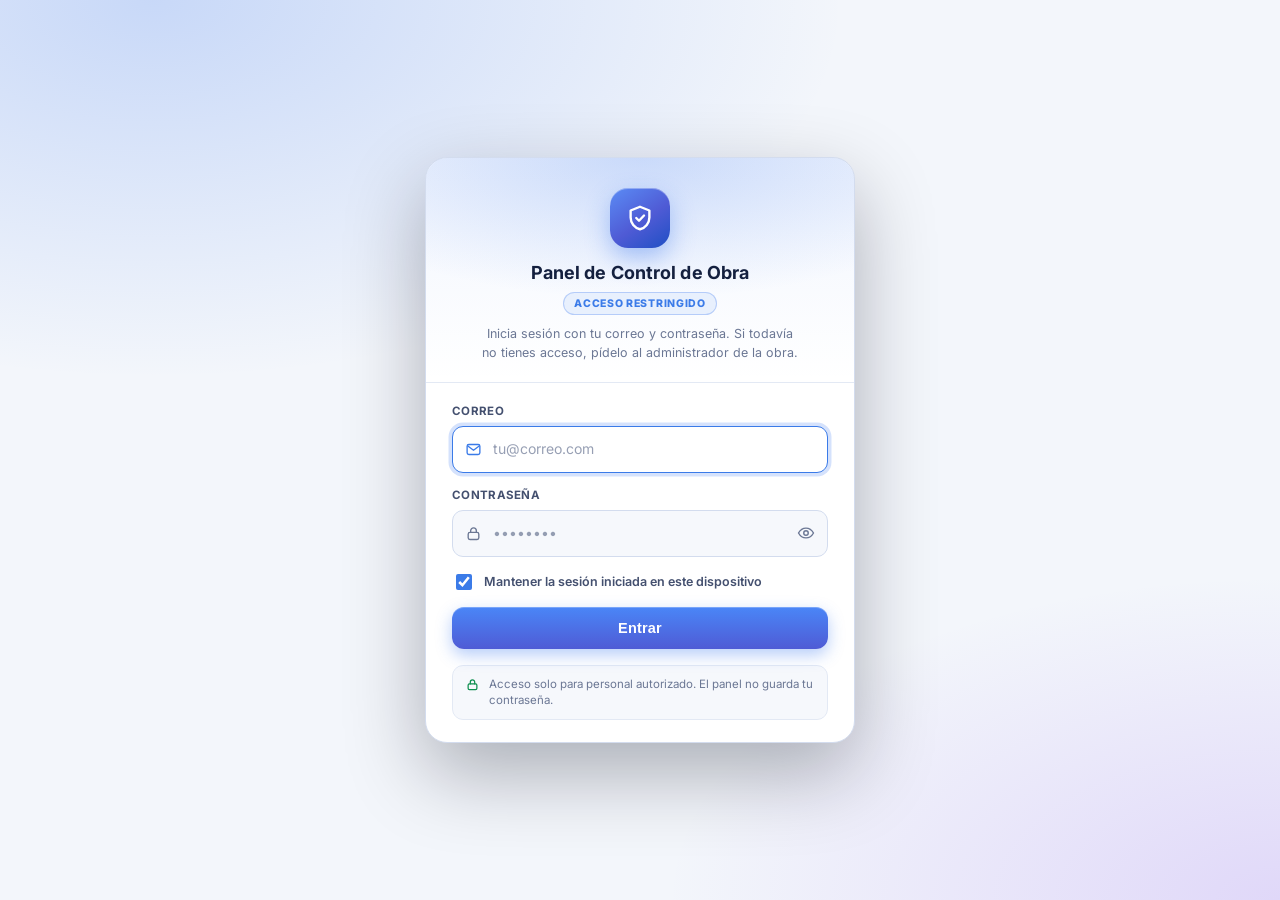
==== index.html @ ed0a6b3d "Update index.html" ====
<!doctype html>
<html lang="es">
<head>
<meta charset="utf-8">
<meta name="build" content="20261030175622">
<script>/* auto-actualizar: compara el sello de esta copia con el del servidor y recarga una sola vez */
(function(){try{if(!/^https?:/.test(location.protocol))return;var me=document.querySelector('meta[name=build]').content;if(me==='0')return;
fetch(location.pathname+'?_='+Date.now(),{cache:'no-store'}).then(function(r){return r.text()}).then(function(h){
var m=h.match(/<meta name="build" content="([^"]+)"/);if(m&&m[1]!==me){var n=+sessionStorage.getItem('panel_upd')||0;if(n<2){sessionStorage.setItem('panel_upd',n+1);location.replace(location.pathname+location.search+(location.search?'&':'?')+'_='+Date.now());}}
else sessionStorage.removeItem('panel_upd');}).catch(function(){});}catch(e){}})();</script>
<meta name="viewport" content="width=device-width, initial-scale=1.0, interactive-widget=resizes-content">
<!-- si se añade a la pantalla de inicio (tablet/celular) se abre sin la barra del navegador -->
<meta name="mobile-web-app-capable" content="yes">
<meta name="apple-mobile-web-app-capable" content="yes">
<meta name="apple-mobile-web-app-title" content="Obra 04">
<meta name="theme-color" content="#2f6fed">
<link rel="manifest" href="manifest.json">
<link rel="apple-touch-icon" href="icono-180.png">
<link rel="icon" type="image/png" href="icono-192.png">
<title>Obra 04 · Panel de Control</title>
<link rel="preconnect" href="https://fonts.googleapis.com">
<link rel="preconnect" href="https://fonts.gstatic.com" crossorigin>
<link rel="stylesheet" href="https://fonts.googleapis.com/css2?family=Inter:wght@400;500;600;700;800&family=IBM+Plex+Sans:wght@400;500;600;700&display=swap">
<style>
:root{
  --bg:#f4f6fb; --panel:#ffffff; --card:#ffffff; --line:#e4e9f4; --line2:#d5deef;
  --tx:#141b29; --tx2:#3f4c65; --mut:#5c6b85;
  --blue:#2f6fed; --blue-tx:#1d4ed8; --green:#0e8f4f; --amber:#b45309; --red:#ef4444;
  --input:#f5f7fc; --mono:'Inter','Segoe UI',system-ui,sans-serif;
  --side-w:244px;
  --shadow:0 1px 2px rgba(30,41,70,.05), 0 1px 8px rgba(30,41,70,.04);
  --ic-neutral-bg:#eef2fa; --ic-neutral-fg:#3f4c65;
  --ic-blue-bg:#e7effe;    --ic-blue-fg:#2f6fed;
  --ic-red-bg:#fdecec;     --ic-red-fg:#ef4444;
  --ic-amber-bg:#fdf3e9;   --ic-amber-fg:#b45309;
  --sb-thumb:#c5d0e6; --sb-hover:#8fa6d6; --sb-track:#eef2fa;
}
:root[data-theme="dark"]{
  --bg:#0a0f1a; --panel:#111827; --card:#151d2e; --line:#232f45; --line2:#2c3a54;
  --tx:#e7ecf7; --tx2:#b7c2da; --mut:#8a97b5;
  --blue:#5b8cf5; --blue-tx:#7ba2f8; --green:#34d399; --amber:#fbbf24; --red:#f87171;
  --input:#0d1420;
  --shadow:0 1px 2px rgba(0,0,0,.35), 0 2px 10px rgba(0,0,0,.3);
  --ic-neutral-bg:#1d2740; --ic-neutral-fg:#c3cde3;
  --ic-blue-bg:#1c2c4d;    --ic-blue-fg:#7ba2f8;
  --ic-red-bg:#3a1f22;     --ic-red-fg:#f87171;
  --ic-amber-bg:#3a2c14;   --ic-amber-fg:#fbbf24;
  --sb-thumb:#34435f; --sb-hover:#5b7bc0; --sb-track:#0f1626;
}
html{-webkit-text-size-adjust:100%;}
/* barras de desplazamiento: finas, redondeadas y con los colores del tema (Chrome, Edge, Safari y Firefox) */
::-webkit-scrollbar{width:11px;height:11px;}
::-webkit-scrollbar-track{background:var(--sb-track);border-radius:8px;}
::-webkit-scrollbar-thumb{background:var(--sb-thumb);border-radius:8px;border:2.5px solid var(--sb-track);background-clip:padding-box;min-height:36px;min-width:36px;}
::-webkit-scrollbar-thumb:hover{background:var(--sb-hover);border-width:2px;background-clip:padding-box;}
::-webkit-scrollbar-thumb:active{background:var(--blue);background-clip:padding-box;}
::-webkit-scrollbar-corner{background:var(--sb-track);}
@supports (-moz-appearance:none){ *{scrollbar-width:thin;scrollbar-color:var(--sb-thumb) var(--sb-track);} }
#side::-webkit-scrollbar{width:8px;} #side::-webkit-scrollbar-track{background:transparent;}
#side::-webkit-scrollbar-thumb{border-color:transparent;}
.la-wrap::-webkit-scrollbar-track{border-radius:0;} .la-wrap{scrollbar-gutter:auto;}
*{box-sizing:border-box;}
body{margin:0;background:var(--bg);color:var(--tx);font:14px/1.45 'Inter','Segoe UI',system-ui,-apple-system,sans-serif;-webkit-font-smoothing:antialiased;overflow-x:hidden;transition:background .15s,color .15s;}
.mono{font-family:var(--mono);font-variant-numeric:tabular-nums;letter-spacing:-.2px;}
a{color:inherit;}

/* ── layout ── */
#app{display:flex;min-height:100vh;}
#side{width:var(--side-w);flex:0 0 var(--side-w);background:var(--panel);border-right:1px solid var(--line);
  display:flex;flex-direction:column;position:sticky;top:0;height:100vh;overflow-y:auto;}
.brand{padding:20px 18px 14px;border-bottom:1px solid var(--line);}
.brand b{font-size:15px;} .brand p{margin:3px 0 0;font-size:11.5px;color:var(--mut);}
.nav{padding:14px 10px;display:flex;flex-direction:column;gap:4px;}
.nav button{display:flex;align-items:center;gap:10px;text-align:left;white-space:nowrap;background:transparent;border:0;color:var(--tx2);
  padding:11px 12px;border-radius:8px;font-size:13.5px;cursor:pointer;font-family:inherit;}
.nav button:hover{background:var(--ic-neutral-bg);color:var(--tx);}   /* claro y oscuro: fondo y texto con contraste */
#visorLink:hover{background:var(--ic-neutral-bg);color:var(--tx) !important;}
.nav button.on{background:var(--blue);color:#fff;font-weight:600;}
.nav button.on small{color:#dbe6ff;}
.nav button.disabled{opacity:.4;cursor:default;}
.nav button.disabled:hover{background:transparent;}
.nav small{display:block;font-size:10px;color:var(--mut);font-weight:400;}
.side-foot{margin-top:auto;padding:12px 14px 14px;font-size:11px;color:var(--mut);border-top:1px solid var(--line);}
/* opciones del panel (tema, y fuente de datos solo en la PC de desarrollo): abajo del menú, no en el contenido */
.icon-btn{background:var(--card);border:1px solid var(--line2);color:var(--tx2);width:38px;height:38px;border-radius:8px;display:inline-flex;align-items:center;justify-content:center;cursor:pointer;flex:0 0 auto;padding:0;}
.icon-btn:hover{border-color:var(--blue);color:var(--blue);}
.icon-btn svg{width:20px;height:20px;fill:none;stroke:currentColor;stroke-width:2;stroke-linecap:round;stroke-linejoin:round;}
.dlg{border:1px solid var(--line2);border-radius:14px;background:var(--card);color:var(--tx);padding:20px 22px;width:min(400px,92vw);box-shadow:0 20px 60px rgba(0,0,0,.4);}
.dlg::backdrop{background:rgba(2,6,23,.6);}
.btn-adm{border-color:#d97706;color:var(--amber);}
.badge-adm{background:#d9770622;color:var(--amber);}
/* ── Look Ahead: grilla con barras de tiempo ── */
:root{
  --la-fs:rgba(100,116,139,.10); --la-l1:rgba(100,116,139,.16); --la-l2:rgba(100,116,139,.42);
  --la-hdr:#eef3fb; --la-comp:#e4ecfa; --la-grp:#f3f7fd; --la-zebra:rgba(100,116,139,.045);
  --azul1:#6b76e0; --azul2:#2563eb; --azul-bg:rgba(59,130,246,.15); --azul-bd:rgba(59,130,246,.50);
  --crit1:#f59e0b; --crit-bg:rgba(245,158,11,.16); --crit-bd:rgba(217,119,6,.55);
  --barN-f:#2563eb; --barN-s:#c3d7fb; --barN-b:#93b6f2;   /* normal:  fuerte / suave / borde */
  --barC-f:#c2620a; --barC-s:#fde3ad; --barC-b:#f0b45c;   /* crítica */
  --barA-f:#0f766e; --barA-s:#b9ebe4; --barA-b:#7fcfc5;   /* adicional */
  --barTxt:rgba(15,23,42,.68);
  --barLbl:#ffffff; --barLblOut:#0f172a;   /* % de avance: dentro del avance / fuera de él */
  --rojo1:#f87171; --rojo2:#dc2626; --rojo-bg:rgba(220,38,38,.15); --rojo-bd:rgba(220,38,38,.55);
  --teal1:#34d3c1; --teal2:#0f766e; --teal-bg:rgba(15,118,110,.17); --teal-bd:rgba(15,118,110,.55);
}
:root[data-theme="dark"]{
  --la-fs:rgba(148,163,184,.075); --la-l1:rgba(148,163,184,.13); --la-l2:rgba(148,163,184,.34);
  --la-hdr:#161a1d; --la-comp:#282e33; --la-grp:#1d2125; --la-zebra:rgba(148,163,184,.035);
  --azul1:#579dff; --azul2:#1d7afc; --azul-bg:rgba(87,157,255,.24); --azul-bd:rgba(87,157,255,.55);
  --crit1:#f59e0b; --crit-bg:rgba(245,158,11,.15); --crit-bd:rgba(245,158,11,.48);
  --barN-f:#60a5fa; --barN-s:#2b4a80; --barN-b:#436cb0;
  --barC-f:#fbbf24; --barC-s:#5e4514; --barC-b:#8f6a22;
  --barA-f:#2dd4bf; --barA-s:#1a5952; --barA-b:#27857b;
  --barTxt:rgba(2,6,23,.62);
  --barLbl:#0b1220; --barLblOut:#e6edf7;
  --rojo1:#ff8a8a; --rojo2:#ef4444; --rojo-bg:rgba(248,113,113,.22); --rojo-bd:rgba(255,120,120,.7);
  --teal1:#4be3d0; --teal2:#14b8a6; --teal-bg:rgba(45,212,191,.2); --teal-bd:rgba(80,225,205,.65);
}
.btn-sec{display:inline-flex;align-items:center;gap:6px;background:var(--card);color:var(--tx);border:1px solid var(--line2);padding:8px 14px;border-radius:10px;font-size:12.5px;font-weight:600;cursor:pointer;transition:border-color .12s,color .12s,background .12s,transform .05s;}
.btn-sec:hover{border-color:var(--blue);color:var(--blue);} .btn-sec:active{transform:translateY(1px);}
.btn-sec:disabled{opacity:.42;cursor:default;pointer-events:none;}
[hidden]{display:none !important;}   /* que un display de clase no anule el atributo hidden (botones de administrador, formularios) */
.btn-sec.pri{background:linear-gradient(180deg,#4a86f7,#4f5bd5);border-color:#4f5bd5;color:#fff;box-shadow:0 2px 6px rgba(47,111,237,.35);}
.btn-sec.pri:hover{color:#fff;filter:brightness(1.07);}
.la-bar{display:flex;flex-wrap:wrap;justify-content:space-between;align-items:center;gap:10px;margin-bottom:10px;}
.la-semana,.la-acc,.la-filtros{display:flex;flex-wrap:wrap;align-items:center;gap:8px;}
.la-filtros{font-size:11.5px;color:var(--mut);}
.la-seg{display:inline-flex;gap:4px;margin-left:auto;}
.la-chk{display:inline-flex;align-items:center;gap:6px;font-size:12px;color:var(--tx2);cursor:pointer;}
.la-chk input{width:auto;}
.la-form{max-width:760px;margin-bottom:14px;}
.la-form[hidden]{display:none;}
#laSel,#ptLook{font-weight:600;} #laSel{min-width:250px;}
.badge{font-weight:700;letter-spacing:.1px;}
.la-wrap{overflow:auto;border:1px solid var(--line);border-radius:14px;background:var(--card);max-height:74vh;box-shadow:var(--shadow);}
.la-tabla{border-collapse:separate;border-spacing:0;font-size:12px;min-width:max-content;--dw:26px;
  --tl-pat:repeating-linear-gradient(to right, transparent 0, transparent calc(var(--dw) * 5), var(--la-fs) calc(var(--dw) * 5), var(--la-fs) calc(var(--dw) * 7)),
    repeating-linear-gradient(to right, var(--la-l1) 0, var(--la-l1) 1px, transparent 1px, transparent var(--dw)),
    repeating-linear-gradient(to right, var(--la-l2) 0, var(--la-l2) 2px, transparent 2px, transparent calc(var(--dw) * 7));}
/* jerarquía: la sangría crece con el nivel (--lvl) y unas guías verticales marcan el árbol */
.la-tabla td.act .nom,.la-tabla td.act .cod{padding-left:calc(10px + var(--lvl,0) * 14px);}
.la-tabla td.act::before{content:"";position:absolute;left:10px;top:0;bottom:0;width:calc(var(--lvl,0) * 14px);background-image:repeating-linear-gradient(to right,var(--la-l2) 0,var(--la-l2) 1px,transparent 1px,transparent 14px);opacity:.5;pointer-events:none;}
.la-tabla tr.act-row td.act .nom{font-weight:400;font-size:11.5px;letter-spacing:.2px;color:var(--tx2);}   /* actividades: normal; los títulos van en negrita */
/* títulos: mayúsculas y bandas de color cada vez más fuertes hacia arriba; el componente se nota y separa */
.la-tabla tr.tit td{background-color:var(--card);background-image:linear-gradient(rgba(var(--ccr),var(--tint)),rgba(var(--ccr),var(--tint)));color:var(--tx);border-top:1px solid var(--line2);}
.la-tabla tr.tit td.tl{background-image:linear-gradient(rgba(var(--ccr),var(--tint)),rgba(var(--ccr),var(--tint))),var(--tl-pat);}
.la-tabla tr.tit .nom{text-transform:uppercase;color:var(--tx);letter-spacing:.35px;}
.la-tabla tr.tit .cod{font-size:10px;}
.la-tabla tr.tit.n0{--tint:.34;} .la-tabla tr.tit.n1{--tint:.17;} .la-tabla tr.tit.n2{--tint:.09;} .la-tabla tr.tit.n3{--tint:.045;}
.la-tabla tr.tit.n0 td{height:46px;border-top:4px solid var(--cc);border-bottom:1px solid rgba(var(--ccr),.55);}
.la-tabla tr.tit.n0 td:first-child{box-shadow:inset 7px 0 0 var(--cc);}
.la-tabla tr.tit.n0 td.act{box-shadow:inset 7px 0 0 var(--cc),3px 0 6px -3px rgba(0,0,0,.22);}
.la-tabla tr.tit.n0 .nom{font-size:14px;font-weight:900;}
.la-tabla tr.tit.n0 td.n,.la-tabla tr.tit.n0 td.c{font-weight:800;font-size:12.5px;}
.la-tabla tr.tit.n1 td{height:34px;} .la-tabla tr.tit.n1 .nom{font-size:12.5px;font-weight:800;}
.la-tabla tr.tit.n2 td{height:30px;} .la-tabla tr.tit.n2 .nom{font-size:12px;font-weight:800;}
.la-tabla tr.tit.n3 td{height:28px;} .la-tabla tr.tit.n3 .nom{font-size:11.5px;font-weight:700;}
.la-tabla tr.tit.n1 td,.la-tabla tr.tit.n2 td,.la-tabla tr.tit.n3 td{font-weight:700;}
.la-tabla tr.tit td:first-child{box-shadow:inset 4px 0 0 rgba(var(--ccr),.7);}
.la-tabla tr.tit td.act{box-shadow:inset 4px 0 0 rgba(var(--ccr),.7),3px 0 6px -3px rgba(0,0,0,.22);}
.la-tabla tr.tit.n0 td.act{box-shadow:inset 7px 0 0 var(--cc),3px 0 6px -3px rgba(0,0,0,.22);}
.la-tabla th{position:sticky;top:0;z-index:4;background:var(--la-hdr);color:var(--mut);font-size:10px;font-weight:700;text-transform:uppercase;letter-spacing:.5px;padding:8px 9px;border-bottom:2px solid var(--line2);border-right:1px solid var(--line);white-space:nowrap;vertical-align:bottom;text-align:left;}
.la-tabla td{padding:0 9px;height:34px;border-bottom:1px solid var(--line);border-right:1px solid var(--line);white-space:nowrap;color:var(--tx2);background:var(--card);font-variant-numeric:tabular-nums;}
.la-tabla .n{text-align:right;} .la-tabla .c{text-align:center;color:var(--tx2);}
.la-tabla th.act,.la-tabla td.act{position:sticky;left:0;z-index:3;min-width:var(--actw,380px);max-width:var(--actw,380px);overflow:hidden;text-overflow:ellipsis;box-shadow:3px 0 6px -3px rgba(0,0,0,.22);}
.la-tabla th.act{z-index:6;}
.la-tabla tr.act-row.editable{cursor:pointer;}
.la-tabla tr.act-row:hover td{background:var(--input);}
.la-tabla tr.act-row:hover td.act{box-shadow:inset 3px 0 0 var(--blue),3px 0 6px -3px rgba(0,0,0,.22);}
.la-tabla .nom{display:block;overflow:hidden;text-overflow:ellipsis;color:var(--tx);font-weight:650;font-size:12.5px;line-height:1.25;}
.la-tabla .cod{display:block;font-size:10.5px;color:var(--mut);line-height:1.3;overflow:hidden;text-overflow:ellipsis;}
.chip{display:inline-block;font-family:var(--mono);font-size:9.5px;background:var(--input);border:1px solid var(--line2);color:var(--tx2);border-radius:4px;padding:0 4px;margin-right:5px;}
.la-tabla .dot{display:inline-block;width:8px;height:8px;border-radius:50%;background:#ef4444;box-shadow:0 0 0 3px rgba(239,68,68,.22);margin-right:7px;vertical-align:1px;}
.la-tabla .tag-adi{display:inline-block;font-size:9px;font-weight:800;color:var(--teal2);background:var(--teal-bg);border:1px solid var(--teal-bd);border-radius:5px;padding:0 5px;margin-left:6px;vertical-align:1px;letter-spacing:.3px;}
/* componente y elementos: franjas de color, no filas grises */
.la-tabla tr.comp td{background:var(--la-comp);color:var(--tx);font-weight:800;font-size:13px;height:36px;border-top:1px solid var(--line2);}
.la-tabla tr.comp td:first-child,.la-tabla tr.comp td.act{box-shadow:inset 5px 0 0 var(--cc,var(--blue));}
.la-tabla tr.comp td.act{box-shadow:inset 5px 0 0 var(--cc,var(--blue)),3px 0 6px -3px rgba(0,0,0,.22);}
.la-tabla tr.comp .nom{font-size:13px;font-weight:800;letter-spacing:.1px;padding-left:8px;}
.la-tabla tr.grp td{background:var(--la-grp);color:var(--tx2);height:28px;font-size:11px;}
.la-tabla tr.grp .nom{font-size:10.5px;font-weight:800;text-transform:uppercase;letter-spacing:.5px;color:var(--tx2);padding-left:12px;}
.la-tabla tr.grp .nom::before{content:"▸";color:var(--cc,var(--blue));margin-right:6px;}
.la-tabla tr.grp .cod{padding-left:12px;}
.la-tabla td.tl{padding:0;position:relative;width:calc(var(--dw) * var(--nd));min-width:calc(var(--dw) * var(--nd));
  background-image:var(--tl-pat);}
.la-tabla th.tl{padding:0;min-width:calc(var(--dw) * var(--nd));}
.la-th-sem{display:flex;}
.la-th-sem span{flex:0 0 calc(var(--dw) * 7);padding:6px 8px 3px;font-weight:800;color:var(--tx);text-transform:none;font-size:11.5px;letter-spacing:0;border-right:2px solid var(--la-l2);}
.la-th-sem span:nth-child(even){background:rgba(100,116,139,.07);}
.la-th-sem span small{display:block;font-weight:500;color:var(--mut);font-size:10px;}
.la-th-sem span.hoy{color:var(--blue-tx);box-shadow:inset 0 3px 0 var(--blue);}
.la-th-dias{display:flex;border-top:1px solid var(--line);}
.la-th-dias span{flex:0 0 var(--dw);text-align:center;line-height:1.05;padding:3px 0 4px;border-right:1px solid var(--la-l1);}
.la-th-dias span b{display:block;font-size:9px;color:var(--mut);font-weight:700;}
.la-th-dias span em{font-style:normal;font-size:10.5px;color:var(--tx);font-weight:800;}
.la-th-dias span.fs{background:var(--la-fs);} .la-th-dias span.fs em{color:var(--mut);}
.la-th-dias span.hoy{background:#fde68a;} .la-th-dias span.hoy em,.la-th-dias span.hoy b{color:#78350f;}
:root[data-theme="dark"] .la-th-dias span.hoy{background:#7a5a10;} :root[data-theme="dark"] .la-th-dias span.hoy em,:root[data-theme="dark"] .la-th-dias span.hoy b{color:#fde68a;}
/* barras: relleno = avance (degradado), fondo translúcido = lo que falta, borde del mismo color */
.la-b{--b1:var(--barN-f);--bg:var(--barN-s);--bd:var(--barN-b);position:absolute;top:6px;height:22px;border-radius:5px;overflow:hidden;background:var(--bg);box-shadow:inset 0 0 0 1px var(--bd);}
.la-b.cr{--b1:var(--barC-f);--bg:var(--barC-s);--bd:var(--barC-b);}   /* ruta crítica: ámbar */
.la-b.ad{--b1:var(--barA-f);--bg:var(--barA-s);--bd:var(--barA-b);}
.la-b i{position:absolute;left:0;top:0;bottom:0;background:var(--b1);box-shadow:1px 0 0 rgba(255,255,255,.45);}
.la-b em{position:absolute;top:0;bottom:0;display:flex;align-items:center;font-style:normal;font-size:10px;font-weight:800;line-height:1;letter-spacing:.2px;white-space:nowrap;}
.la-b i em{right:5px;color:var(--barLbl);}   /* dentro del avance, pegado a su borde derecho */
.la-b em.out{padding-left:5px;color:var(--barLblOut);}   /* avance muy corto: el % va justo después */   /* avance: color plano, sin degradado */
.la-b span{position:absolute;left:5px;top:4px;height:14px;line-height:14px;padding:0 5px;max-width:calc(100% - 8px);border-radius:4px;background:var(--barTxt);color:#fff;font-size:9.5px;font-weight:600;overflow:hidden;text-overflow:ellipsis;white-space:nowrap;}
.la-b.cortaI{border-top-left-radius:0;border-bottom-left-radius:0;} .la-b.cortaD{border-top-right-radius:0;border-bottom-right-radius:0;}
.la-res{position:absolute;top:12px;height:12px;background:linear-gradient(var(--tx2),var(--tx2)) center/100% 3px no-repeat;border-left:3px solid var(--tx2);border-right:3px solid var(--tx2);opacity:.55;border-radius:2px;}
.la-hoy{position:absolute;top:0;bottom:0;background:#f59e0b;pointer-events:none;z-index:0;}
/* % de avance: barrita con el número dentro */
.pctb{position:relative;display:inline-block;width:56px;height:18px;border-radius:9px;background:var(--input);box-shadow:inset 0 0 0 1px var(--line2);overflow:hidden;vertical-align:middle;}
.pctb i{position:absolute;left:0;top:0;bottom:0;background:var(--c,var(--azul2));opacity:.55;}
.pctb em{position:relative;display:block;text-align:center;font-style:normal;font-size:10.5px;font-weight:800;line-height:18px;color:var(--tx);}
.la-tot{margin-top:14px;display:grid;grid-template-columns:repeat(auto-fit,minmax(320px,1fr));gap:12px;}
.la-tot .chart-card{padding:12px 14px;border-top:3px solid var(--blue);}
.la-tot .chart-card:nth-child(2){border-top-color:var(--teal2);}
.la-tot table{width:100%;min-width:0;font-size:12px;}
.la-tot td,.la-tot th{padding:5px 8px;}
.la-tot th{position:static;background:transparent;text-transform:none;font-size:11px;}
/* ── Plan semanal (PTS) y PPC ── */
.pt-semanas{display:flex;flex-wrap:wrap;gap:8px;margin:0 0 12px;}
.pt-sem{background:var(--card);border:1px solid var(--line2);color:var(--tx2);border-radius:12px;padding:8px 14px;font-size:12px;cursor:pointer;text-align:left;line-height:1.3;transition:border-color .12s,box-shadow .12s;}
.pt-sem:hover{border-color:var(--blue);box-shadow:0 2px 8px rgba(47,111,237,.18);}
.pt-sem b{display:block;color:var(--tx);font-size:13px;}
.pt-sem small{color:var(--mut);font-size:10.5px;}
.pt-sem.on{background:linear-gradient(180deg,#4a86f7,#4f5bd5);border-color:#4f5bd5;box-shadow:0 3px 10px rgba(47,111,237,.38);} .pt-sem.on,.pt-sem.on b,.pt-sem.on small{color:#fff;}
.pt-sem .pac{display:inline-block;margin-top:3px;padding:1px 8px;border-radius:999px;font-size:10px;font-weight:800;background:#8393b233;color:var(--tx2);}
.pt-sem .pac.ok{background:#10b98126;color:var(--green);} .pt-sem .pac.bajo{background:#f59e0b26;color:var(--amber);}
.pt-sem.on .pac{background:rgba(255,255,255,.22);color:#fff;}
.pt-kpis{display:grid;grid-template-columns:repeat(auto-fit,minmax(160px,1fr));gap:10px;margin:0 0 12px;}
.pt-kpi{background:var(--card);border:1px solid var(--line);border-top:3px solid var(--blue);border-radius:12px;padding:9px 14px;box-shadow:var(--shadow);}
.pt-kpi:nth-child(2){border-top-color:#d97706;} .pt-kpi:nth-child(3){border-top-color:#0e8f4f;} .pt-kpi:nth-child(4){border-top-color:#7c3aed;}
.pt-kpi span{display:block;font-size:10.5px;color:var(--mut);font-weight:700;text-transform:uppercase;letter-spacing:.4px;}
.pt-kpi b{display:block;font-size:22px;color:var(--tx);line-height:1.25;} .pt-kpi small{font-size:10.5px;color:var(--mut);}
.pt-tabla th{white-space:normal;text-align:center;} .pt-tabla th.izq{text-align:left;}
.pt-tabla td{height:28px;padding:2px 7px;}
.pt-tabla td.pl,.pt-tabla td.rl{padding:2px 3px;text-align:center;}
.pt-tabla tr.fila-plan td.pl{background:rgba(47,111,237,.06);} .pt-tabla tr.fila-real td.rl{background:rgba(14,143,79,.075);}
.pt-tabla td.fs.pl,.pt-tabla td.fs.rl{background-image:linear-gradient(var(--la-fs),var(--la-fs));}
.pt-tabla input.dia{width:60px;padding:4px 5px;font-size:11.5px;text-align:right;border-radius:6px;border:1px solid var(--line2);background:var(--input);color:var(--tx);font-variant-numeric:tabular-nums;}
.pt-tabla input.dia:focus{outline:2px solid var(--blue);outline-offset:0;}
.pt-tabla input.dia:disabled{opacity:.55;background:transparent;border-color:transparent;}
.pt-tabla input.dia.real{border-color:rgba(14,143,79,.55);} .pt-tabla input.dia.plan{border-color:rgba(47,111,237,.5);}
.pt-tabla tr.fila-plan td{border-bottom:1px dashed var(--line);} .pt-tabla tr.fila-real td{border-bottom:1px solid var(--line2);}
.pt-tabla td.medida{font-weight:800;font-size:10.5px;text-align:center;letter-spacing:.4px;text-transform:uppercase;} .pt-tabla tr.fila-plan td.medida{color:var(--blue-tx);} .pt-tabla tr.fila-real td.medida{color:var(--green);}
.pt-tabla td.fuera{opacity:.5;}
.pt-tabla td.si{background:#10b98122;color:var(--green);font-weight:900;text-align:center;font-size:14px;} .pt-tabla td.no{background:#ef444422;color:var(--red);font-weight:900;text-align:center;font-size:14px;}
.pt-tabla select.causa{width:158px;font-size:11px;padding:4px 5px;} .pt-tabla textarea.txt{width:176px;min-height:40px;font-size:11px;padding:4px 6px;resize:vertical;}
.pt-tabla .quitar{border:0;background:transparent;color:var(--mut);cursor:pointer;font-size:12px;padding:0 4px;} .pt-tabla .quitar:hover{color:var(--red);}
.ppc-bar{display:flex;align-items:center;gap:8px;margin:8px 0;font-size:12px;} .ppc-bar .nom{flex:0 0 165px;color:var(--tx2);} .ppc-bar .pista{flex:1;height:14px;background:var(--input);border-radius:7px;overflow:hidden;box-shadow:inset 0 0 0 1px var(--line);} .ppc-bar .pista i{display:block;height:100%;background:linear-gradient(90deg,#f59e0b,#d97706);border-radius:7px;} .ppc-bar .val{flex:0 0 66px;text-align:right;font-family:var(--mono);color:var(--tx);}
/* globo desplegable "Datos generales" de la Curva S */
.dpop{position:absolute;right:16px;top:62px;z-index:30;width:min(460px,calc(100% - 32px));background:var(--card);border:1px solid var(--line2);border-radius:12px;box-shadow:0 12px 32px rgba(0,0,0,.28);padding:12px 14px 14px;}
.dpop[hidden]{display:none;}
.dpop h4{margin:0 0 8px;font-size:12px;color:var(--tx);}
.dp-grid{display:grid;grid-template-columns:1fr 1fr;gap:8px;}
.dp-grid .mes-chip{min-width:0;}
.dp-src{margin:0;font-size:11.5px;color:var(--mut);line-height:1.5;}
#btnDatos b{font-weight:700;}
.opt-row{display:flex;align-items:center;gap:6px;margin-bottom:8px;}
.opt-row > span{flex:1;font-weight:600;}
.opt-row .seg-btn,.opt-row .src-btn{padding:5px 9px;}
.ft-row{display:flex;align-items:center;gap:6px;margin-bottom:8px;}
.ft-ic{flex:none;width:36px;height:30px;border-radius:6px;border:1px solid var(--line2);background:var(--input);color:var(--tx2);cursor:pointer;font-size:14px;line-height:1;padding:0;}
.ft-ic:hover,.ft-adm:hover{border-color:var(--blue);color:var(--tx);}
.ft-adm{flex:1;display:flex;align-items:center;justify-content:center;gap:6px;height:30px;padding:0 8px;font-weight:600;}
.side-foot .foot-txt{display:flex;flex-wrap:wrap;align-items:center;gap:2px 8px;font-size:10.5px;margin-top:0;}
.foot-txt{margin-top:2px;opacity:.85;}

#main{flex:1;min-width:0;padding:22px 26px 40px;max-width:1600px;margin:0 auto;}
h1{font-size:19px;margin:0 0 3px;} .sub{color:var(--mut);font-size:13px;margin:0 0 16px;}
.topbar{display:flex;flex-wrap:wrap;justify-content:space-between;gap:10px;align-items:flex-start;margin-bottom:18px;}

.bridges{display:flex;flex-wrap:wrap;gap:8px;}
.bpill{background:var(--card);border:1px solid var(--line2);color:var(--tx2);padding:7px 14px;border-radius:999px;
  font-size:12.5px;cursor:pointer;display:flex;align-items:center;gap:6px;}
.bpill.on{background:var(--blue);border-color:var(--blue);color:#fff;}
.bpill.empty{opacity:.45;}
.bpill i{width:7px;height:7px;border-radius:50%;background:var(--mut);}
.bpill.on i{background:#cfe0ff;}

.api{font-size:11px;color:var(--mut);display:flex;flex-wrap:wrap;gap:4px 8px;align-items:center;}
.src-btn,.seg-btn{background:var(--input);border:1px solid var(--line2);color:var(--tx2);padding:6px 12px;border-radius:6px;font-size:11px;cursor:pointer;}
.src-btn.on,.seg-btn.on{background:var(--blue);color:#fff;border-color:var(--blue);}

.err{color:var(--red);background:#fdecec;border:1px solid #f3b4b8;padding:12px 16px;border-radius:10px;margin-bottom:16px;}
.mes-chip{background:var(--input);border:1px solid var(--line2);border-radius:8px;padding:7px 12px;font-size:12px;}
.mes-chip b{display:block;font-size:14.5px;margin-top:1px;}
.mes-chip .lbl{color:var(--mut);font-size:11px;}
.pane{display:none;} .pane.on{display:block;}
.mat-head{display:flex;flex-wrap:wrap;justify-content:space-between;align-items:center;gap:8px;}
.mat-wrap{display:flex;flex-wrap:wrap;align-items:center;gap:16px;margin-top:6px;max-width:900px;}
.mat-donut{flex:0 0 180px;max-width:100%;margin:0 auto;}
#matBars{flex:1 1 320px;min-width:240px;max-width:640px;}
#matSaldo{display:none;position:absolute;z-index:80;width:min(540px,calc(100% - 16px));background:var(--card);border:1px solid var(--line2);border-radius:12px;box-shadow:0 16px 44px rgba(2,6,23,.28);padding:10px 12px 8px;}
#matSaldo.on{display:block;animation:admIn .15s ease;}
.mat-sd-x{position:absolute;top:6px;right:8px;border:0;background:transparent;color:var(--mut);font-size:13px;cursor:pointer;padding:2px 6px;border-radius:6px;} .mat-sd-x:hover{background:var(--input);color:var(--tx);}
.mat-sdt{font-size:12px;font-weight:800;color:var(--rg-am,#a85a08);margin:0 22px 6px 0;}
.mat-sd-sc{max-height:236px;overflow:auto;}
#matSaldo table{width:100%;min-width:0;table-layout:fixed;border-collapse:collapse;font-size:11px;} #matSaldo td,#matSaldo th{white-space:normal;overflow-wrap:anywhere;vertical-align:top;} #matSaldo th:nth-child(1){width:14%} #matSaldo th:nth-child(2){width:33%} #matSaldo th:nth-child(3){width:31%} #matSaldo th:nth-child(4){width:10%} #matSaldo th:nth-child(5){width:12%} #matSaldo th,#matSaldo td{padding:3px 6px;border-top:1px solid var(--line);text-align:left;} #matSaldo th{font-size:10px;color:var(--mut);text-transform:uppercase;border-top:0;position:sticky;top:0;background:var(--card);} #matSaldo td:nth-child(n+4),#matSaldo th:nth-child(n+4){text-align:right;font-variant-numeric:tabular-nums;} #matSaldo td.f{font-weight:800;color:var(--rg-am,#a85a08);} #matSaldo td.m{font-weight:800;color:var(--mut);}
.mat-sdc{display:inline-block;margin-right:8px;padding:1px 8px;border-radius:999px;background:var(--input);color:var(--tx);font-size:10.5px;letter-spacing:.3px;text-transform:uppercase;} .mat-sd-sc>.mat-sdm:first-child{margin-top:0;} .mat-sdsep{margin:14px 0 2px;border-top:2px solid var(--line2);} .mat-sdm{margin-top:12px;color:var(--mut);} .mat-sdm span{font-weight:500;font-size:10.5px;margin-left:4px;} .mat-nt{font-style:normal;font-size:10.5px;color:var(--mut);}
.mat-li-falta{cursor:pointer;border-radius:6px;} .mat-li-falta:hover{background:var(--input);} .mat-li-falta u{color:var(--blue);font-size:10.5px;text-decoration:none;white-space:nowrap;}
.mat-alc{font-size:11.5px;font-weight:700;color:var(--tx);text-align:center;margin-bottom:5px;}
.mat-li{display:flex;align-items:flex-start;gap:6px;font-size:11px;color:var(--tx2);margin:3px 0;line-height:1.3;}
.mat-li i{flex:0 0 9px;height:9px;border-radius:50%;margin-top:3px;}
.mat-li b{color:var(--tx);}
/* globo de aviso "mayor metrado" (ejecutado por encima de la meta del valorizado) */
.mat-globo{background:#fdecec;border:1px solid #f0a3aa;color:#b91c1c;border-radius:10px;padding:6px 10px;font-size:11px;font-weight:700;text-align:center;margin:0 0 6px;position:relative;line-height:1.3;}
.mat-globo::after{content:"";position:absolute;left:50%;bottom:-6px;width:10px;height:10px;background:#fdecec;border-right:1px solid #f0a3aa;border-bottom:1px solid #f0a3aa;transform:translateX(-50%) rotate(45deg);}
:root[data-theme="dark"] .mat-globo{background:#3a2020;border-color:#7a3030;color:#f87171;}
:root[data-theme="dark"] .mat-globo::after{background:#3a2020;border-color:#7a3030;}
.mat-filtros{display:flex;flex-wrap:wrap;align-items:center;gap:6px 8px;margin:8px 0 2px;font-size:11.5px;color:var(--mut);}
.sel-mini{background:var(--input);border:1px solid var(--line2);color:var(--tx);border-radius:6px;padding:5px 8px;font-size:12px;width:auto;max-width:100%;}
.mat-falta{color:#b45309;font-weight:700;}
:root[data-theme="dark"] .mat-falta{color:#fbbf24;}
.tag-demo{display:inline-block;background:#fff4d6;color:#8a5a00;border:1px solid #f3d58a;border-radius:999px;padding:1px 8px;font-size:10px;font-weight:600;margin-left:4px;}
:root[data-theme="dark"] .tag-demo{background:#3a2c14;color:#fbbf24;border-color:#6b4f14;}

/* ── kpis: bloques de color sólido, ícono grande "fantasma", poco espacio vacío ── */
.kpis{display:grid;grid-template-columns:repeat(4,1fr);gap:12px;margin-bottom:18px;}
.card{border-radius:12px;padding:12px 14px;min-width:0;box-shadow:var(--shadow);
  position:relative;overflow:hidden;color:#fff;}
/* colores FIJOS (no ligados al tema claro/oscuro): son bloques sólidos con texto
   blanco siempre, y el ámbar del tema oscuro (más clarito, pensado para texto) se
   veía casi invisible con letras blancas encima — con colores fijos no pasa eso */
.card.kc-teal{background:#0f766e;}
.card.kc-blue{background:#4f5bd5;}
.card.kc-red{background:#dc2626;}
.card.kc-amber{background:#b45309;}
.card .k-body{min-width:0;position:relative;z-index:1;padding-right:34px;}
.card .label{font-size:11px;color:rgba(255,255,255,.82);font-weight:600;display:block;}
.card .label .igv{font-weight:500;opacity:.85;font-size:9.5px;display:block;}
.card .value{font-size:19px;font-weight:800;margin-top:4px;word-break:break-word;letter-spacing:-.3px;color:#fff;}
.card .sub2{font-size:10.5px;color:rgba(255,255,255,.8);margin-top:3px;}
.card .k-ic-big{position:absolute;right:10px;top:50%;transform:translateY(-50%);width:40px;height:40px;opacity:.25;color:#fff;z-index:0;}
.card .k-ic-big svg{width:100%;height:100%;}
.bar{height:5px;background:rgba(255,255,255,.28);border-radius:3px;margin-top:6px;overflow:hidden;}
.bar i{display:block;height:100%;background:#fff;}

/* ── chart cards ── */
.grid2{display:grid;grid-template-columns:1fr 1fr;gap:16px;margin-bottom:16px;align-items:start;}
.chart-card{background:var(--card);border:1px solid var(--line);border-radius:12px;padding:16px 18px;box-shadow:var(--shadow);}
.chart-card h3{margin:0 0 3px;font-size:13.5px;} .chart-card p.hint{margin:0 0 12px;font-size:11.5px;color:var(--mut);}
svg{display:block;width:100%;height:auto;}

.pbar-row{display:flex;align-items:center;gap:10px;margin:10px 0;font-size:12.5px;}
.pbar-row .lbl{width:74px;flex:0 0 74px;color:var(--tx2);}
.pbar-track{flex:1;height:16px;background:#e9edf6;border-radius:4px;position:relative;overflow:hidden;}
.pbar-fill{position:absolute;top:0;left:0;height:100%;border-radius:4px;}
.pbar-fill.prog{background:#6b76e080;}
.pbar-fill.ejec{background:var(--blue);}
.pbar-val{width:44px;flex:0 0 44px;text-align:right;font-family:var(--mono);color:var(--tx2);font-size:11.5px;}
.legend2{display:flex;gap:14px;font-size:11px;color:var(--mut);margin-top:8px;}
.legend2 i{display:inline-block;width:10px;height:10px;border-radius:2px;margin-right:5px;vertical-align:-1px;}

.empty-note{font-size:12px;color:var(--mut);padding:24px;text-align:center;}

/* ── tabla ── */
.table-wrap{background:var(--card);border:1px solid var(--line);border-radius:12px;overflow-x:auto;-webkit-overflow-scrolling:touch;box-shadow:var(--shadow);}
table{width:100%;min-width:680px;border-collapse:collapse;font-size:13px;}
th{text-align:left;font-size:11px;color:var(--mut);text-transform:uppercase;padding:10px 12px;border-bottom:1px solid var(--line);background:var(--panel);white-space:nowrap;}
td{padding:10px 12px;border-bottom:1px solid var(--line);color:var(--tx2);white-space:nowrap;}
tr:last-child td{border-bottom:0;}
.mini-bar{width:80px;height:6px;background:#e9edf6;border-radius:3px;overflow:hidden;display:inline-block;vertical-align:middle;margin-right:8px;}
.mini-bar i{display:block;height:100%;}
.badge{display:inline-block;padding:2px 8px;border-radius:999px;font-size:11px;font-weight:600;}

/* ── parte diario ── */
.pform{background:var(--card);border:1px solid var(--line);border-radius:12px;padding:18px;max-width:640px;box-shadow:var(--shadow);}
.field{display:flex;flex-direction:column;gap:6px;margin-bottom:16px;}
.row2{display:grid;grid-template-columns:1fr 1fr;gap:14px;}
label{font-size:12.5px;color:var(--mut);font-weight:600;}
input,select,textarea{background:var(--input);border:1px solid var(--line2);border-radius:8px;padding:10px 12px;color:var(--tx);font:inherit;font-size:14px;width:100%;}
input:focus,select:focus,textarea:focus{outline:2px solid var(--blue);outline-offset:-1px;}
textarea{resize:vertical;min-height:70px;font-family:inherit;}
.hint{font-size:11.5px;color:var(--mut);}
.field-err{font-size:12px;color:var(--red);display:none;}
.field.invalid input,.field.invalid select{border-color:var(--red);}
.field.invalid .field-err{display:block;}
.btn{background:var(--blue);color:#fff;border:0;padding:12px 20px;border-radius:8px;font-size:14px;font-weight:600;cursor:pointer;}
.btn:disabled{opacity:.55;cursor:default;}
.msg{padding:12px 16px;border-radius:10px;margin-bottom:16px;font-size:13.5px;max-width:640px;}
.msg.ok{background:#e9f9ef;border:1px solid #a7e3bd;color:#12793f;}
.msg.err{background:#fdecec;border:1px solid #f3b4b8;color:#b8212f;}

.soon{background:var(--card);border:1px dashed var(--line2);border-radius:12px;padding:40px 24px;text-align:center;color:var(--mut);}
.soon b{color:var(--tx2);display:block;margin-bottom:6px;font-size:14px;}

#menuBtn{display:none;background:var(--card);border:1px solid var(--line2);color:var(--tx);width:36px;height:36px;border-radius:8px;align-items:center;justify-content:center;cursor:pointer;font-size:16px;}
#overlay{display:none;position:fixed;inset:0;background:#0009;z-index:15;}
#overlay.on{display:block;}

@media (max-width: 980px){
  .kpis{grid-template-columns:repeat(2,1fr);}
  .grid2{grid-template-columns:1fr;}
}
@media (max-width: 760px){
  #side{position:fixed;left:0;top:0;bottom:0;z-index:20;transform:translateX(-100%);transition:transform .2s;}
  #side.open{transform:translateX(0);box-shadow:0 0 30px #000a;}
  #main{padding:16px 14px;}
  #menuBtn{display:inline-flex;}
  .kpis{grid-template-columns:1fr 1fr;gap:10px;}
  .card{padding:11px 13px;} .card .value{font-size:16px;} .card .k-ic-big{width:32px;height:32px;right:8px;}
  .row2{grid-template-columns:1fr;}
}

/* ═══ ventana de acceso de administrador ═══ */
.adm-dlg{width:min(420px,94vw);padding:0;border-radius:20px;border:1px solid var(--line2);background:var(--card);overflow:hidden;box-shadow:0 30px 80px rgba(2,6,23,.45),0 0 0 1px rgba(255,255,255,.04) inset;}
.adm-dlg[open]{animation:admIn .22s cubic-bezier(.2,.9,.3,1.1);}
.adm-dlg::backdrop{background:rgba(6,10,22,.62);backdrop-filter:blur(4px);-webkit-backdrop-filter:blur(4px);animation:admFade .2s ease;}
@keyframes admIn{from{opacity:0;transform:translateY(14px) scale(.97);}to{opacity:1;transform:none;}}
@keyframes admFade{from{opacity:0;}to{opacity:1;}}
#admForm{position:relative;padding:0 26px 22px;}
.adm-head{margin:0 -26px 20px;padding:30px 26px 20px;text-align:center;background:radial-gradient(120% 90% at 50% 0%,rgba(47,111,237,.20),transparent 70%),linear-gradient(180deg,rgba(47,111,237,.07),transparent);border-bottom:1px solid var(--line);}
.adm-badge{width:60px;height:60px;margin:0 auto 12px;border-radius:18px;display:grid;place-items:center;color:#fff;background:linear-gradient(145deg,#5b8cf5,#4f5bd5 55%,#1f4fc4);box-shadow:0 10px 24px rgba(47,111,237,.38),inset 0 1px 0 rgba(255,255,255,.35);}
.adm-badge svg{width:30px;height:30px;fill:none;stroke:currentColor;stroke-width:1.9;stroke-linecap:round;stroke-linejoin:round;}
.adm-head h3{margin:0 0 6px;font-size:18px;letter-spacing:.1px;color:var(--tx);}
.adm-modo{display:inline-block;font-size:10.5px;font-weight:800;letter-spacing:.7px;text-transform:uppercase;padding:3px 10px;border-radius:999px;background:var(--ic-blue-bg);color:var(--ic-blue-fg);border:1px solid rgba(47,111,237,.28);}
.adm-modo.local{background:var(--ic-amber-bg);color:var(--ic-amber-fg);border-color:rgba(217,119,6,.35);}
.adm-head p{margin:10px auto 0;max-width:320px;font-size:12.5px;line-height:1.45;color:var(--mut);}
.adm-x{position:absolute;top:12px;right:12px;width:30px;height:30px;border-radius:9px;border:1px solid transparent;background:transparent;color:var(--mut);cursor:pointer;font-size:13px;line-height:1;transition:background .12s,color .12s,border-color .12s;}
.adm-x:hover{background:var(--input);color:var(--tx);border-color:var(--line2);}
.adm-f{margin-bottom:14px;gap:7px;}
.adm-f label{font-size:11.5px;font-weight:700;letter-spacing:.3px;text-transform:uppercase;color:var(--tx2);}
.adm-in{position:relative;}
.adm-in input{width:100%;padding:12px 42px 12px 40px;border:1px solid var(--line2);background:var(--input);color:var(--tx);border-radius:11px;font-size:14px;font-family:inherit;transition:border-color .12s,box-shadow .12s,background .12s;}
.adm-in input::placeholder{color:var(--mut);opacity:.7;}
.adm-in input:focus{outline:none;border-color:var(--blue);box-shadow:0 0 0 3.5px rgba(47,111,237,.20);background:var(--card);}
.adm-ic{position:absolute;left:13px;top:50%;width:17px;height:17px;margin-top:-8.5px;fill:none;stroke:var(--mut);stroke-width:1.9;stroke-linecap:round;stroke-linejoin:round;pointer-events:none;transition:stroke .12s;}
.adm-in:focus-within .adm-ic{stroke:var(--blue);}
.adm-ojo{position:absolute;right:6px;top:50%;width:32px;height:32px;margin-top:-16px;border:0;background:transparent;border-radius:8px;cursor:pointer;color:var(--mut);display:grid;place-items:center;}
.adm-ojo:hover{background:var(--card);color:var(--tx);}
.adm-ojo svg{width:18px;height:18px;fill:none;stroke:currentColor;stroke-width:1.9;stroke-linecap:round;stroke-linejoin:round;}
.adm-ojo.on{color:var(--blue);}
.adm-caps{font-size:11.5px;font-weight:600;color:var(--amber);}
.adm-f.invalid .adm-in input{border-color:var(--red);box-shadow:0 0 0 3px rgba(239,68,68,.15);}
#admMsg .msg{max-width:none;margin:0 0 14px !important;padding:10px 13px;font-size:12.5px;line-height:1.45;border-radius:11px;}
:root[data-theme="dark"] #admMsg .msg.err{background:#3a1f22;border-color:#7a3038;color:#fca5a5;}
.adm-btns{display:flex;flex-direction:column;gap:9px;margin-top:4px;}
.adm-go{width:100%;display:flex;align-items:center;justify-content:center;gap:9px;padding:13px 20px;border-radius:12px;font-size:14.5px;font-weight:700;letter-spacing:.2px;background:linear-gradient(180deg,#4a86f7,#4f5bd5);box-shadow:0 6px 16px rgba(47,111,237,.35),inset 0 1px 0 rgba(255,255,255,.25);transition:transform .06s,filter .12s,box-shadow .12s;}
.adm-go:hover:not(:disabled){filter:brightness(1.07);box-shadow:0 8px 20px rgba(47,111,237,.42),inset 0 1px 0 rgba(255,255,255,.25);}
.adm-go:active:not(:disabled){transform:translateY(1px);}
.adm-go.cargando::before{content:"";width:15px;height:15px;border-radius:50%;border:2.2px solid rgba(255,255,255,.4);border-top-color:#fff;animation:admGira .7s linear infinite;}
@keyframes admGira{to{transform:rotate(360deg);}}
.adm-btns .btn-sec{width:100%;justify-content:center;padding:11px 14px;border-radius:12px;font-size:13px;color:var(--tx2);}
.adm-nota{display:flex;gap:9px;align-items:flex-start;margin:16px 0 0;padding:10px 12px;border-radius:11px;background:var(--input);border:1px solid var(--line);font-size:11.5px;line-height:1.45;color:var(--mut);}
.adm-nota svg{flex:0 0 auto;width:15px;height:15px;margin-top:1px;fill:none;stroke:var(--green);stroke-width:2;stroke-linecap:round;stroke-linejoin:round;}
@media (max-width:480px){ .adm-dlg{width:94vw;} #admForm{padding:0 18px 18px;} .adm-head{margin:0 -18px 16px;padding:26px 18px 16px;} }
@media (prefers-reduced-motion:reduce){ .adm-dlg[open],.adm-dlg::backdrop{animation:none;} }

/* ═══ grupos plegables (como una línea de tiempo de Jira) ═══ */
.la-tabla tr.tit{cursor:pointer;user-select:none;}
.la-tabla tr.tit .nom{display:flex;align-items:center;gap:7px;}
.la-tabla tr.tit .nom .t{min-width:0;overflow:hidden;text-overflow:ellipsis;white-space:nowrap;}
.chev{flex:0 0 auto;width:0;height:0;border-left:4.5px solid transparent;border-right:4.5px solid transparent;border-top:6px solid var(--mut);transition:transform .12s,border-top-color .12s;}
.chev.cerrado{transform:rotate(-90deg);}
.la-tabla tr.tit:hover .chev{border-top-color:var(--tx);}
.gico{flex:0 0 auto;width:22px;height:22px;border-radius:6px;display:grid;place-items:center;background:rgba(37,99,235,.12);color:#2563eb;}
.gico svg{width:14px;height:14px;fill:none;stroke:currentColor;stroke-width:2;stroke-linecap:round;stroke-linejoin:round;}
.gico.g1{width:18px;height:18px;background:transparent;color:var(--mut);}
.cnt{flex:0 0 auto;font-size:10px;font-weight:700;letter-spacing:0;padding:1px 7px;border-radius:999px;background:var(--input);color:var(--mut);border:1px solid var(--line2);}
.la-filtros .seg-btn.ic{min-width:34px;padding-left:9px;padding-right:9px;}

/* ═══ Look Ahead a dos paneles (como Project) y aspecto sobrio, con colores armonizados con cada tema ═══ */
:root{--lbg:#ffffff;--lalt:#f8fafd;--lhdr:#f1f5fa;--ln0:#e9eff8;--lline:#e3e8f2;--lhov:#eef3fb;--lgrip:#c5d0e6;}
:root[data-theme="dark"]{--lbg:#141c2c;--lalt:#172034;--lhdr:#0e1524;--ln0:#1c2942;--lline:#222e45;--lhov:#1e2b45;--lgrip:#33415f;}
.la-frame{display:flex;align-items:stretch;position:relative;background:var(--lbg);border:1px solid var(--lline);border-radius:14px;box-shadow:var(--shadow);overflow:hidden;max-height:74vh;}
.la-pane{min-width:0;max-height:74vh;overflow:auto;overscroll-behavior:contain;-webkit-overflow-scrolling:touch;}
.la-izq{flex:0 0 var(--izq,520px);width:var(--izq,520px);max-width:calc(100% - 140px);}
.la-izq::-webkit-scrollbar:vertical{width:0;height:0;}
.la-der{flex:1 1 auto;}
.la-frame .la-tabla{min-width:max-content;}
/* divisor entre las columnas y el diagrama: se arrastra con el mouse o el dedo */
.la-split{flex:0 0 7px;position:relative;cursor:col-resize;touch-action:none;background:var(--lline);z-index:8;transition:background .12s;}
.la-split::before{content:"";position:absolute;left:1px;top:64px;width:5px;height:34px;border-radius:3px;background:var(--lgrip);transition:background .12s,height .12s;}
.la-split::after{content:"";position:absolute;left:-8px;right:-8px;top:0;bottom:0;}
.la-split:hover,.la-split.arrastra{background:var(--blue);}
.la-split:hover::before,.la-split.arrastra::before{background:#fff;height:44px;}
@media (pointer:coarse){ .la-split{flex-basis:12px;} .la-split::before{left:3px;width:6px;height:44px;} .la-split::after{left:-14px;right:-14px;} }
/* filas, títulos y cabecera */
:root .la-wrap{background:var(--lbg);border-color:var(--lline);}
:root .la-tabla th{background:var(--lhdr);border-bottom:1px solid var(--lline);border-right:1px solid var(--lline);}
:root .la-tabla td{background-color:var(--lbg);border-bottom:1px solid var(--lline);border-right:1px solid var(--lline);}
:root .la-t-der td,:root .la-t-der th{border-right:0;}
:root .la-tabla tr.act-row.alt td{background-color:var(--lalt);}
:root .la-tabla tr.act-row:hover td,:root .la-tabla tr.act-row.hov td{background-color:var(--lhov);}
:root .la-tabla tr.tit td{background-color:var(--lbg);background-image:none;border-top:0;box-shadow:none;color:var(--tx2);}
:root .la-tabla tr.tit td:first-child,:root .la-tabla tr.tit td.act{box-shadow:none;}
:root .la-tabla tr.tit td.tl{background-image:var(--tl-pat);}
:root .la-tabla tr.tit:hover td,:root .la-tabla tr.tit.hov td{background-color:var(--lhov);}
:root .la-tabla tr.tit.n0 td{background-color:var(--ln0);border-top:1px solid var(--lline);height:42px;}
:root .la-tabla tr.tit.n0:hover td,:root .la-tabla tr.tit.n0.hov td{background-color:var(--lhov);}
:root .la-tabla tr.tit .nom{color:var(--tx);letter-spacing:.4px;}
:root .la-tabla tr.tit.n0 .nom{color:var(--tx);font-size:13.5px;font-weight:800;}
:root .la-tabla tr.tit.n0 td.n,:root .la-tabla tr.tit.n0 td.c{color:var(--tx);}
:root .la-tabla tr.act-row td.act .nom{color:var(--tx2);}
:root .la-tabla td.act,:root .la-tabla th.act{box-shadow:2px 0 5px -3px rgba(0,0,0,.28);}
:root .la-tabla tr.act-row:hover td.act,:root .la-tabla tr.act-row.hov td.act{box-shadow:inset 2px 0 0 var(--blue),2px 0 5px -3px rgba(0,0,0,.28);}
/* en el panel izquierdo del Look Ahead la columna ACTIVIDAD NO se queda fija: se desliza con las demás (solo el título queda arriba) */
:root .la-t-izq td.act{position:relative;left:auto;box-shadow:none;}   /* relative: las guías del árbol (::before) se dibujan dentro de la celda */
:root .la-t-izq th.act{left:auto;box-shadow:none;}
:root .gico{background:rgba(37,99,235,.12);color:#2563eb;}
:root[data-theme="dark"] .gico{background:rgba(87,157,255,.16);color:#79b8ff;}
:root .gico.g1{background:transparent;color:var(--mut);}
:root[data-theme="dark"] .la-b span{background:var(--barTxt);}

/* ═══ globo de información de las barras del Look Ahead ═══ */
#laTip{position:fixed;left:0;top:0;z-index:450;pointer-events:none;width:max-content;max-width:min(330px,calc(100vw - 16px));background:var(--card);color:var(--tx);border:1px solid var(--line2);border-top:3px solid var(--tc,var(--blue));
  border-radius:12px;box-shadow:0 16px 44px rgba(2,6,23,.30),0 2px 8px rgba(2,6,23,.14);overflow:hidden;font-size:12px;line-height:1.35;opacity:0;visibility:hidden;transform:translateY(5px) scale(.985);transition:opacity .12s ease,transform .12s ease,visibility 0s .12s;}
#laTip.on{opacity:1;visibility:visible;transform:none;transition:opacity .12s ease,transform .12s ease;}
#laTip.n{--tc:var(--barN-f);--ts:var(--barN-s);} #laTip.cr{--tc:var(--barC-f);--ts:var(--barC-s);} #laTip.ad{--tc:var(--barA-f);--ts:var(--barA-s);} #laTip.g{--tc:var(--mut);--ts:var(--line2);}
.lt-head{padding:10px 13px 9px;border-bottom:1px solid var(--line);}
.lt-badges{display:flex;flex-wrap:wrap;gap:5px;margin-bottom:6px;}
.lt-b{font-size:9.5px;font-weight:800;letter-spacing:.45px;text-transform:uppercase;padding:2px 8px;border-radius:999px;background:var(--input);color:var(--mut);border:1px solid var(--line2);}
.lt-b.cr{background:var(--barC-s);color:var(--tx);border-color:var(--barC-b);} .lt-b.ad{background:var(--barA-s);color:var(--tx);border-color:var(--barA-b);}
.lt-nom{font-weight:800;font-size:12.5px;letter-spacing:.2px;text-transform:uppercase;line-height:1.3;}
.lt-cod{margin-top:4px;font-family:var(--mono);font-size:10.5px;color:var(--mut);}
.lt-det{margin-top:3px;font-size:11px;color:var(--tx2);}
.lt-body{display:grid;grid-template-columns:auto 1fr;gap:6px 16px;align-items:baseline;margin:0;padding:10px 13px 12px;}
.lt-body dt{color:var(--mut);font-size:11px;} .lt-body dd{margin:0;text-align:right;font-weight:700;font-variant-numeric:tabular-nums;white-space:nowrap;}
.lt-prog{grid-column:1 / -1;display:grid;grid-template-columns:auto 1fr auto;gap:10px;align-items:center;margin:2px 0;padding:8px 0;border-top:1px solid var(--line);border-bottom:1px solid var(--line);}
.lt-prog span{color:var(--mut);font-size:11px;} .lt-prog strong{font-size:13px;font-variant-numeric:tabular-nums;}
.lt-pista{display:block;height:9px;border-radius:5px;background:var(--ts,var(--line2));overflow:hidden;box-shadow:inset 0 0 0 1px rgba(0,0,0,.06);}
.lt-pista b{display:block;height:100%;background:var(--tc,var(--blue));border-radius:5px 0 0 5px;}
@media (prefers-reduced-motion:reduce){ #laTip,#laTip.on{transition:none;} }

/* ═══ pantalla táctil: sin selección de texto ni menú del navegador en la tabla y el diagrama ═══ */
@media (hover:none){
  .la-frame,.la-wrap{-webkit-user-select:none;user-select:none;-webkit-touch-callout:none;-webkit-tap-highlight-color:transparent;}
  .la-b,.la-b em,.la-res{-webkit-user-select:none;user-select:none;-webkit-touch-callout:none;}
}
#laTip.tt{pointer-events:auto;}
.lt-edit{display:block;width:calc(100% - 26px);margin:0 13px 13px;height:38px;border-radius:9px;border:1px solid var(--blue);background:var(--blue);color:#fff;font-size:13px;font-weight:700;font-family:inherit;cursor:pointer;}
.lt-edit:active{filter:brightness(.92);} .lt-edit{touch-action:manipulation;-webkit-tap-highlight-color:transparent;min-height:42px;}
/* formularios del Look Ahead: ventana flotante */
#laFondo{position:fixed;inset:0;z-index:119;background:rgba(2,6,23,.55);-webkit-backdrop-filter:blur(2px);backdrop-filter:blur(2px);}
#laForm:not([hidden]),#laNuevoBox:not([hidden]){position:fixed;z-index:120;left:50%;top:50%;transform:translate(-50%,-50%);width:min(600px,calc(100vw - 20px));max-height:calc(100vh - 24px);max-height:calc(100dvh - 24px);overflow-y:auto;margin:0;
  border-radius:16px;box-shadow:0 30px 80px rgba(2,6,23,.5);background:var(--card);border:1px solid var(--line2);}
html.la-modal{overflow:hidden;}

/* ═══ PPC: causas de incumplimiento (dona / Pareto) ═══ */
.cc-head{display:flex;flex-wrap:wrap;justify-content:space-between;align-items:flex-start;gap:8px 10px;margin-bottom:8px;} .cc-head .tb-seg{flex:0 0 auto;} .cc-head h3{margin:0 0 3px;}
.ppc-dona,.ppc-pareto{display:flex;flex-wrap:wrap;gap:14px 20px;align-items:center;justify-content:center;}
.ppc-dona svg{width:208px;height:208px;flex:0 0 auto;}
.ppc-pareto svg{width:100%;max-width:500px;height:auto;flex:1 1 320px;}
.ppc-dona .seg{cursor:pointer;transition:opacity .15s,stroke-width .15s;}
.ppc-dona.hov .seg{opacity:.28;} .ppc-dona.hov .seg.on{opacity:1;stroke-width:32;}
.ppc-leg{flex:1 1 230px;min-width:210px;display:flex;flex-direction:column;gap:1px;}
.ppc-leg .fila{display:grid;grid-template-columns:12px 1fr auto auto;align-items:center;gap:8px;padding:6px 8px;border-radius:8px;cursor:default;font-size:12.5px;transition:background .12s;}
.ppc-leg .fila i{width:10px;height:10px;border-radius:3px;display:block;}
.ppc-leg .fila .rk{display:none;font-size:10px;font-weight:800;color:var(--mut);}
.ppc-leg.nums .fila{grid-template-columns:auto 12px 1fr auto auto;} .ppc-leg.nums .fila .rk{display:inline;}
.ppc-leg .fila .nom{color:var(--tx2);min-width:0;overflow:hidden;text-overflow:ellipsis;white-space:nowrap;}
.ppc-leg .fila b{font-variant-numeric:tabular-nums;color:var(--tx);} .ppc-leg .fila em{font-style:normal;min-width:40px;text-align:right;font-variant-numeric:tabular-nums;color:var(--mut);font-weight:700;}
.ppc-leg .fila:hover,.ppc-leg .fila.on{background:var(--input);} .ppc-leg .fila.on .nom{color:var(--tx);}
.ppc-nota{margin:8px 2px 0;font-size:11px;color:var(--mut);text-align:center;}

/* ═══ Plan semanal a dos paneles: la fila de cada actividad mide lo mismo que sus dos filas (Plan y Real) ═══ */
:root .pt-tabla.la-t-izq tr.fila-izq td{height:56px;}
:root .pt-tabla.la-t-izq td.act .nom{white-space:normal;line-height:1.25;display:-webkit-box;-webkit-line-clamp:2;-webkit-box-orient:vertical;}
:root .pt-tabla.la-t-der td{border-right:1px solid var(--lline);}
:root .pt-tabla.la-t-der td.pl,:root .pt-tabla.la-t-der td.rl{padding:1px 3px;height:28px;}
:root .pt-tabla input.dia{height:24px;padding:0 5px;}
:root .pt-tabla.la-t-der tr.fila-real td{border-bottom:1px solid var(--lline);}
.pt-tabla .quitar{opacity:.55;} .pt-tabla tr:hover .quitar{opacity:1;}

/* ═══ Plan semanal: barra compacta ═══ */
.tb-blq{max-width:120px;}
.tb-pac{display:inline-flex;align-items:center;height:26px;padding:0 10px;border-radius:999px;font-size:12px;font-weight:800;background:var(--input);color:var(--mut);border:1px solid var(--line2);white-space:nowrap;cursor:help;}
.tb-pac.ok{background:rgba(14,143,79,.14);color:var(--green);border-color:rgba(14,143,79,.4);} .tb-pac.bajo{background:rgba(217,119,6,.14);color:var(--amber);border-color:rgba(217,119,6,.4);}
.tb-lista{min-width:320px;max-width:min(460px,92vw);max-height:min(360px,55vh);overflow-y:auto;}
.tb-menu button .nm{flex:1;min-width:0;overflow:hidden;text-overflow:ellipsis;white-space:nowrap;font-weight:600;font-size:12px;} .tb-menu button small{color:var(--mut);font-weight:700;}
:root .pt-tabla input.dia{width:54px;}

/* ═══ ventana de confirmación propia ═══ */
.cf-fondo{position:fixed;inset:0;z-index:700;display:grid;place-items:center;padding:16px;background:rgba(2,6,23,.58);-webkit-backdrop-filter:blur(2px);backdrop-filter:blur(2px);animation:admFade .15s ease;}
.cf-caja{width:min(420px,100%);background:var(--card);color:var(--tx);border:1px solid var(--line2);border-radius:18px;padding:22px 22px 18px;box-shadow:0 30px 80px rgba(2,6,23,.5);text-align:center;animation:admIn .2s cubic-bezier(.2,.9,.3,1.1);}
.cf-ic{width:46px;height:46px;margin:0 auto 10px;border-radius:14px;display:grid;place-items:center;font-size:22px;font-weight:800;color:#fff;background:linear-gradient(145deg,#5b8cf5,#4f5bd5);box-shadow:0 8px 20px rgba(47,111,237,.32);}
.cf-ic.pel{background:linear-gradient(145deg,#f87171,#dc2626);box-shadow:0 8px 20px rgba(220,38,38,.32);}
.cf-caja h3{margin:0 0 6px;font-size:16px;} .cf-caja p{margin:0 0 16px;font-size:13px;line-height:1.5;color:var(--tx2);}
.cf-btns{display:flex;gap:10px;} .cf-btns button{flex:1;height:42px;border-radius:11px;font-size:13.5px;font-weight:700;cursor:pointer;font-family:inherit;border:1px solid var(--line2);background:var(--card);color:var(--tx);}
.cf-btns .cf-no:hover{background:var(--input);} .cf-btns .cf-si{background:var(--blue);border-color:var(--blue);color:#fff;} .cf-btns .cf-si.pel{background:#dc2626;border-color:#dc2626;}
.cf-btns .cf-si:hover{filter:brightness(1.08);} .cf-btns button:focus-visible{outline:2px solid var(--blue);outline-offset:2px;}

/* ═══ Resumen: las dos gráficas miden lo mismo (sin vacío bajo la más baja) ═══ */
.grid2.res-eq{align-items:stretch;}
.av-card{display:flex;flex-direction:column;}
.av-wrap{flex:1;position:relative;min-height:180px;}
.av-wrap svg{position:absolute;inset:0;width:100%;height:100%;}
.av-card .legend2{margin-top:6px;}
/* ═══ Resumen: reporte gerencial de avance por grupo y puente (matriz + radar/barras) ═══ */
.rg-card{background:var(--card);border:1px solid var(--line);border-radius:14px;box-shadow:var(--shadow);overflow:hidden;}
.rg-band{display:flex;flex-wrap:wrap;justify-content:space-between;align-items:center;gap:8px 18px;padding:11px 18px;background:linear-gradient(135deg,#2f6fd6,#5b8def);color:#fff;}
.rg-band h3{margin:0;font-size:14px;font-weight:800;letter-spacing:.1px;color:#fff;} .rg-band p{margin:2px 0 0;font-size:11px;color:#cfdcf0;}
.rg-ctl{display:flex;flex-wrap:wrap;gap:8px;}
.rg-seg{display:inline-flex;background:rgba(255,255,255,.12);border-radius:9px;padding:2px;}
.rg-seg button{border:0;background:transparent;color:#dbe6f6;font:inherit;font-size:11.5px;font-weight:700;padding:5px 12px;border-radius:7px;cursor:pointer;}
.rg-seg button:hover{background:rgba(255,255,255,.14);} .rg-seg button.on{background:#fff;color:#2f6fd6;}
.rg-seg button:focus-visible{outline:2px solid #fff;outline-offset:1px;}
.rg-body .av-card{border:0;box-shadow:none;background:transparent;padding:0;} .rg-body .av-wrap{min-height:195px;}
.rg-body{display:grid;grid-template-columns:minmax(0,.9fr) minmax(0,1.1fr);gap:16px;padding:12px 18px;align-items:start;}
.rg-chart{min-width:0;} .rg-chart svg{display:block;width:100%;height:auto;max-height:420px;}
.rg-tabla{min-width:0;display:flex;flex-direction:column;gap:12px;}
.rg-tw{container-type:inline-size;overflow-x:auto;-webkit-overflow-scrolling:touch;border:1px solid var(--line);border-radius:10px;}
.rg-mx{width:100%;border-collapse:collapse;min-width:430px;font-size:12px;table-layout:fixed;}
.rg-mx th:first-child,.rg-mx td:first-child{width:25%;}
.rg-mx th,.rg-mx td{padding:7px 7px;border-top:1px solid var(--line);vertical-align:middle;}
.rg-mx thead th{border-top:0;background:#2f6fd6;color:#fff;text-align:center;font-size:11.5px;font-weight:800;padding:9px 7px;white-space:nowrap;}
.rg-mx thead th small{display:block;margin-top:1px;font-size:9.5px;font-weight:600;color:#b9cae6;font-variant-numeric:tabular-nums;}
.rg-mx thead th i{display:inline-block;width:8px;height:8px;border-radius:50%;margin-right:5px;vertical-align:0;}
.rg-mx th:first-child,.rg-mx td:first-child{text-align:left;position:sticky;left:0;background:var(--card);z-index:1;min-width:112px;}
.rg-mx thead th:first-child{background:#2f6fd6;font-size:10.5px;letter-spacing:.4px;text-transform:uppercase;}
.rg-mx td{position:relative;}
.rg-mx td.tot,.rg-mx th.tot{border-left:1px solid var(--line2);}
.rg-mx td{white-space:normal;text-transform:none;letter-spacing:0;}
.rg-g{font-weight:700;line-height:1.3;color:var(--tx);overflow-wrap:anywhere;}
.mc{display:flex;flex-direction:column;gap:5px;align-items:stretch;}
.mv{display:flex;justify-content:center;align-items:baseline;gap:5px;font-variant-numeric:tabular-nums;white-space:nowrap;}
:root{--rg-e:#b4322b;--rg-p:#3d64b0;--rg-eb:#e2726a;--rg-pb:#5b8ae6;--rg-n:#1f2a44;}
:root[data-theme="dark"]{--rg-e:#f3a19a;--rg-p:#93b4f5;--rg-eb:#ef8079;--rg-pb:#7ea6f5;--rg-n:#eef2fb;}
.mv b{font-size:12.5px;color:var(--rg-n);} .mv em{font-style:normal;font-size:10.5px;font-weight:600;color:var(--rg-p);}
.mtr{position:relative;display:block;width:100%;min-width:44px;height:9px;border-radius:5px;background:var(--line);overflow:hidden;}
.mtr i{position:absolute;left:0;border-radius:5px;} .mtr i.pg{top:0;height:100%;background:var(--rg-pb);opacity:.34;} .mtr i.ej{top:2px;height:5px;background:var(--rg-eb);}
.rg-sel{display:inline-flex;align-items:center;gap:7px;font-size:11.5px;font-weight:700;color:#dbe6f6;}
.rg-sel select{font:inherit;font-size:12px;font-weight:700;color:#2f6fd6;background:#fff;border:0;border-radius:8px;padding:5px 26px 5px 10px;cursor:pointer;}
.rg-lg span{display:inline-flex;align-items:center;gap:7px;font-size:12px;font-weight:600;color:var(--tx);}
.rg-lg span i{width:26px;height:9px;border-radius:5px;background:var(--line);position:relative;overflow:hidden;}
.rg-lg span i::before{content:"";position:absolute;left:0;top:0;height:100%;width:100%;}
.rg-lg span.es-t{flex-basis:100%;font-size:11px;font-weight:500;color:var(--mut);} .rg-lg span.es{white-space:nowrap;font-size:11.5px;font-weight:700;} .rg-lg span.es.ok{color:var(--green);} .rg-lg span.es.mid{color:var(--rg-p);} .rg-lg span.es.am{color:var(--rg-am);} .rg-lg span.es.mal{color:var(--rg-e);}
.rg-lg span.lp i::before{background:var(--rg-pb);opacity:.34;} .rg-lg span.le i::before{background:var(--rg-eb);top:0;height:100%;}
.rg-cmp{display:flex;flex-wrap:wrap;align-items:center;gap:6px 14px;margin-bottom:6px;}
.rg-cb{display:inline-flex;align-items:center;gap:6px;border:0;background:transparent;font:inherit;font-size:12px;font-weight:600;color:var(--tx);cursor:pointer;padding:2px 0;} .rg-cb i{width:10px;height:10px;border-radius:50%;} .rg-cb.off{opacity:.35;text-decoration:line-through;}
.rg-cn{font-size:11px;color:var(--mut);}
.rc-n{color:var(--mut);text-align:center;}
@container (max-width:700px){
  .rg-mx th,.rg-mx td{padding-left:4px;padding-right:4px;}
  .rg-mx thead th{font-size:10px;letter-spacing:0;padding-left:2px;padding-right:2px;} .rg-mx thead th i{margin-right:3px;width:7px;height:7px;} .rg-mx thead th small{font-size:9px;}
  .mv{flex-direction:column;align-items:center;gap:0;line-height:1.25;}
  .mv b{font-size:12.5px;} .mv em{font-size:10px;}
  .mc{gap:4px;}
}
.rg-mx tr.tt td{border-top:2px solid var(--line2);background:var(--input);} .rg-mx tr.tt td:first-child{background:var(--input);}
.rg-mx tr.st td{background:var(--input);padding-top:0;text-align:center;} .rg-mx tr.st td:first-child{background:var(--input);}
.rg-badge{display:inline-block;font-size:10.5px;font-weight:700;padding:3px 9px;border-radius:999px;white-space:nowrap;}
:root{--rg-am:#a85a08;} :root[data-theme="dark"]{--rg-am:#f2c66d;}
.rg-badge.ok{background:#10b98122;color:var(--green);} .rg-badge.mal{background:#ef444422;color:var(--rg-e);} .rg-badge.am{background:#f59e0b26;color:var(--rg-am);} .rg-badge.mid{background:#6b76e022;color:var(--rg-p);}
.rg-mx tr.cp td{background:var(--input);padding-top:6px;padding-bottom:2px;text-align:center;} .rg-mx tr.cp td:first-child{background:var(--input);}
.rg-mx tr.cp .rg-g{font-size:11px;color:var(--mut);font-weight:700;} .rg-mx tr.cp td:first-child{text-align:left;}
.rg-cpv{font-weight:800;font-size:13px;font-variant-numeric:tabular-nums;} .rg-cpv.ok{color:var(--green);} .rg-cpv.mid{color:var(--rg-p);} .rg-cpv.am{color:var(--rg-am);} .rg-cpv.mal{color:var(--rg-e);} .rg-cpv.neu{color:var(--mut);} .rg-badge.neu{background:#8393b226;color:var(--mut);}
.rg-lg{display:flex;flex-wrap:wrap;gap:8px 16px;padding:9px 12px;background:var(--input);border:1px solid var(--line);border-radius:10px;}
.rg-lg button{display:inline-flex;align-items:center;gap:7px;border:0;background:transparent;font:inherit;font-size:12px;font-weight:600;color:var(--tx);cursor:pointer;padding:2px 0;}
.rg-lg button i{width:22px;height:3px;border-radius:2px;position:relative;} .rg-lg button i::after{content:"";position:absolute;left:50%;top:50%;width:8px;height:8px;border-radius:50%;background:inherit;transform:translate(-50%,-50%);}
.rg-lg button.off{opacity:.35;text-decoration:line-through;}
.rgb-g{margin-bottom:11px;} .rgb-t{font-size:12px;font-weight:800;margin-bottom:4px;color:var(--tx);}
.rgb-r{display:grid;grid-template-columns:58px minmax(0,1fr) 46px;gap:8px;align-items:center;margin-bottom:3px;font-size:11px;}
.rgb-r span.n{color:var(--tx2);font-weight:600;white-space:nowrap;overflow:hidden;text-overflow:ellipsis;} .rgb-r b{text-align:right;font-variant-numeric:tabular-nums;}
.rgb-tr{display:block;height:9px;border-radius:5px;background:var(--line);overflow:hidden;} .rgb-tr i{display:block;height:100%;border-radius:5px;}
.hm-w{display:flex;align-items:stretch;gap:12px;max-width:420px;margin:2px auto 0;}
.hm{flex:1;min-width:0;display:grid;grid-template-columns:auto repeat(var(--n),minmax(0,1fr));gap:4px;font-variant-numeric:tabular-nums;}
.hm-e{font-size:10px;font-weight:800;letter-spacing:.6px;text-transform:uppercase;color:var(--mut);align-self:end;padding:0 10px 6px 0;text-align:right;}
.hm-h{display:flex;flex-direction:column;align-items:center;gap:1px;padding:0 4px 4px;border-bottom:2px solid var(--line);margin-bottom:2px;} .hm-h b{font-size:11.5px;font-weight:800;color:var(--tx);text-align:center;line-height:1.2;} .hm-h small{font-size:9.5px;font-weight:600;color:var(--mut);}
.hm-r{font-size:11.5px;font-weight:800;color:var(--tx);display:flex;align-items:center;justify-content:flex-end;padding:0 12px 0 2px;}
.hm-c{display:flex;flex-direction:column;align-items:center;justify-content:center;gap:1px;height:38px;border-radius:4px;} .hm-c b{font-size:13px;font-weight:800;letter-spacing:-.2px;line-height:1.05;} .hm-c small{font-size:9px;font-weight:700;opacity:1;}
.hm-c.vacio{background:var(--input);color:var(--mut);font-weight:600;}
.hm-cb{flex:none;width:48px;display:flex;flex-direction:column;} .hm-cbt{font-size:9px;font-weight:800;letter-spacing:.3px;text-transform:uppercase;color:var(--mut);height:34px;display:flex;align-items:flex-end;padding-bottom:4px;line-height:1.15;}
.hm-cbb{position:relative;flex:1;padding:7px 0;} .hm-cbb i{position:absolute;left:0;top:7px;bottom:7px;width:11px;background:linear-gradient(0deg,rgb(176,84,76),rgb(204,124,94) 30%,rgb(225,192,136) 53%,rgb(192,208,172) 73%,rgb(126,176,152) 86%,rgb(54,128,118));}
.hm-cbb span{position:absolute;left:17px;bottom:calc(7px + (100% - 14px) * var(--p));transform:translateY(50%);font-size:10.5px;font-weight:700;color:var(--tx2,var(--mut));white-space:nowrap;line-height:1;}
@media (max-width:560px){.hm-w{gap:8px;} .hm-cb{width:40px;} .hm-cbt{font-size:8.5px;} .hm-c{height:46px;} .hm-c b{font-size:15px;} .hm-c small{display:none;} .hm-h b{font-size:10.5px;} .hm-h small{display:none;} .hm-r{font-size:11px;padding-right:6px;}}
.hm-lg{display:flex;flex-wrap:wrap;align-items:center;gap:4px 10px;padding:9px 12px;max-width:420px;margin:0 auto;background:var(--input);border:1px solid var(--line);border-radius:10px;font-size:11.5px;font-weight:700;color:var(--tx);}
.hm-bar{width:190px;height:10px;border-radius:6px;background:linear-gradient(90deg,rgb(214,120,116),rgb(226,168,104) 33%,rgb(212,190,110) 60%,rgb(110,178,148) 85%,rgb(72,150,116));} .hm-lg em{display:none;} .hm-lg .hm-n{flex-basis:100%;font-size:11px;font-weight:500;color:var(--mut);}
@media (max-width:560px){.hm{grid-template-columns:minmax(80px,1fr) repeat(var(--n),minmax(46px,1fr));gap:4px;} .hm-c{min-height:70px;} .hm-c b{font-size:14px;} .hm-c small,.hm-c em{display:none;} .hm-h{font-size:9.5px;}}
.rg-ct{font-size:11px;font-weight:800;letter-spacing:.4px;text-transform:uppercase;color:var(--mut);text-align:center;margin:6px 0 24px;}
.sem{display:inline-flex;align-items:center;gap:7px;vertical-align:middle;margin-right:9px;padding:4px 10px;border-radius:999px;background:rgba(255,255,255,.28);}
.sem i{display:block;width:12px;height:12px;border-radius:50%;opacity:.5;box-shadow:0 0 0 1.5px rgba(255,255,255,.75);}
.sem i.mal{background:#ef4444;} .sem i.am{background:#f59e0b;} .sem i.mid{background:#6b76e0;} .sem i.ok{background:#22c55e;}
.sem i.on{opacity:1;transform:scale(1.25);box-shadow:0 0 0 2.5px #fff,0 0 0 4px rgba(0,0,0,.35);}
.inf-k .sem{background:#eef2f8;padding:3px 9px;gap:6px;} .inf-k .sem i{width:11px;height:11px;opacity:.45;box-shadow:0 0 0 1px rgba(15,23,42,.18);} .inf-k .sem i.on{opacity:1;box-shadow:0 0 0 2px #fff,0 0 0 3.5px rgba(15,23,42,.5);}
.rg-cards{display:grid;grid-template-columns:1fr .9fr 1.35fr;gap:10px;margin:0 18px 14px;}
.rgc{--ac:#2563eb;background:var(--input);border:1px solid var(--line);border-top:3px solid var(--ac);border-radius:10px;padding:8px 12px;min-width:0;}
.rgc h4{margin:0 0 7px;font-size:11.5px;font-weight:800;letter-spacing:.4px;text-transform:uppercase;color:var(--tx);} .rgc h4 small{font-weight:600;color:var(--mut);letter-spacing:0;text-transform:none;}
.rgc ul{list-style:none;margin:0;padding:0;} .rgc-i{display:flex;gap:8px;align-items:flex-start;font-size:11.5px;line-height:1.4;margin:0 0 6px;color:var(--tx2);} .rgc-i b{color:var(--tx);}
.rgc-p{flex:none;min-width:80px;text-align:center;font-size:9.5px;font-weight:800;letter-spacing:.2px;padding:2px 7px;border-radius:999px;margin-top:1px;}
.rgc-p.mal{background:#ef444422;color:var(--rg-e);} .rgc-p.am{background:#f59e0b26;color:var(--rg-am);} .rgc-p.ok{background:#10b98122;color:var(--green);} .rgc-p.mid{background:#6b76e022;color:var(--rg-p);} .rgc-p.neu{background:#8393b226;color:var(--mut);}
.rgd{display:grid;grid-template-columns:78px minmax(0,1fr) 44px 44px;gap:8px;align-items:center;margin:0 0 5px;font-size:11.5px;} .rgd .n{display:flex;align-items:center;gap:6px;font-weight:700;white-space:nowrap;overflow:hidden;text-overflow:ellipsis;} .rgd .n i{flex:none;width:8px;height:8px;border-radius:50%;}
.rgd .b{display:block;height:8px;border-radius:4px;background:var(--line);overflow:hidden;} .rgd .b i{display:block;height:100%;border-radius:4px;} .rgd .b i.ok{background:var(--green);} .rgd .b i.mid{background:var(--rg-pb);} .rgd .b i.am{background:#d97706;} .rgd .b i.mal{background:var(--rg-eb);} .rgd .b i.neu{background:var(--mut);}
.rgd b{text-align:right;font-variant-numeric:tabular-nums;} .rgd b.ok{color:var(--green);} .rgd b.mid{color:var(--rg-p);} .rgd b.am{color:var(--rg-am);} .rgd b.mal{color:var(--rg-e);}
.rgd em{font-style:normal;font-size:9.5px;font-weight:800;text-align:center;padding:1px 0;border-radius:6px;} .rgd em.mx{background:#10b98122;color:var(--green);} .rgd em.mn{background:#ef444422;color:var(--rg-e);}
.rgc-nt{margin:6px 0 0;font-size:10px;color:var(--mut);} .rgc-v{margin:0;font-size:11.5px;color:var(--mut);}
.rgf-h{display:grid;grid-template-columns:repeat(3,1fr);gap:8px;margin-bottom:6px;} .rgf-h small{display:block;font-size:9.5px;font-weight:700;letter-spacing:.3px;text-transform:uppercase;color:var(--mut);} .rgf-h b{font-size:14px;font-variant-numeric:tabular-nums;} .rgf-h em{font-style:normal;font-size:11px;font-weight:700;color:var(--mut);}
.rgf-m{color:var(--rg-e);} .rgf-o{color:var(--green);}
.rgf-t{display:grid;grid-template-columns:auto auto auto auto;gap:2px 12px;font-size:11px;margin-bottom:6px;font-variant-numeric:tabular-nums;} .rgf-t .n{font-weight:700;} .rgf-t b{text-align:right;}
.rgc-rec{margin:0;padding:6px 9px;border-radius:8px;background:#7c3aed14;font-size:11.5px;line-height:1.4;color:var(--tx2);} .rgc-rec b{color:var(--tx);}
.rg-con{display:flex;gap:14px;margin:0 20px 16px;padding:13px 16px;background:var(--input);border:1px solid var(--line);border-left:3px solid #5b8def;border-radius:10px;}
.rg-con svg{flex:none;width:34px;height:34px;color:#5b8def;} .rg-con b{display:block;font-size:13px;margin-bottom:5px;color:var(--tx);}
.rg-con ul{margin:0;padding-left:18px;font-size:12px;line-height:1.55;color:var(--tx2);} .rg-con li b{display:inline;font-size:inherit;margin:0;color:var(--tx);}
.rg-msg{background:var(--card);border:1px dashed var(--line2);border-radius:12px;padding:22px;text-align:center;font-size:12.5px;color:var(--mut);}
.rg-nota{margin:10px 2px 0;font-size:11px;color:var(--mut);line-height:1.5;}
@media (max-width:900px){.rg-cards{grid-template-columns:1fr;} .rg-body{grid-template-columns:1fr;} .rg-chart svg{max-height:380px;}}
@media (max-width:560px){.rg-band{padding:12px 14px;} .rg-band h3{font-size:15px;} .rg-body{padding:14px;gap:16px;} .rg-con{margin:0 14px 14px;padding:11px 12px;} .rg-con>svg{display:none;} .rg-mx{min-width:520px;} .rg-mx th:first-child,.rg-mx td:first-child{width:30%;min-width:0;} .rg-g{font-size:11.5px;}}

/* ═══ Informe del Resumen en hoja A3 horizontal (vista previa y PDF) ═══ */
.res-fila{display:flex;flex-wrap:wrap;justify-content:space-between;align-items:center;gap:8px 12px;margin:-6px 0 10px;}
#informe{display:none;--bg:#f4f6fb;--panel:#fff;--card:#fff;--line:#e4e9f4;--line2:#d5deef;--tx:#141b29;--tx2:#3f4c65;--mut:#5c6b85;--blue:#4f5bd5;--blue-tx:#1d4ed8;--green:#0e8f4f;--amber:#b45309;--red:#ef4444;--input:#f5f7fc;--shadow:none;
  --rg-e:#b4322b;--rg-p:#2a5bc4;--rg-eb:#d9453d;--rg-pb:#3b74e0;--rg-am:#a85a08;color:var(--tx);}
body.inf-abierto{overflow:hidden;}
body.inf-abierto #informe{display:flex;flex-direction:column;position:fixed;inset:0;z-index:950;background:#3f4652;}
.inf-bar{display:flex;flex-wrap:wrap;align-items:center;gap:8px 10px;padding:10px 16px;background:#2f6fd6;color:#fff;}
.inf-bar b{flex:1;font-size:14px;min-width:180px;} .inf-bar span{font-size:11.5px;color:#cfdcf0;}
.inf-bar button{font:inherit;font-size:12.5px;font-weight:700;padding:8px 16px;border-radius:9px;border:1px solid rgba(255,255,255,.35);background:transparent;color:#fff;cursor:pointer;}
.inf-bar button.pri{background:#fff;color:#2f6fd6;border-color:#fff;} .inf-bar button:hover{filter:brightness(1.1);}
/* overflow-x:hidden (no overflow:auto en los dos ejes): con `zoom` para achicar la hoja, el navegador a veces calcula el
   ancho de desplazamiento con el tamaño SIN achicar (el real, más ancho), y aparece una barra + una tira angosta con
   contenido superpuesto/repetido en el borde derecho — un defecto de cómo se calcula el scroll con `zoom`, no del PDF
   en sí (al imprimir de verdad el zoom vuelve a 1). Como `infZoom()` ya achica la hoja para que quepa a lo ancho,
   nunca hace falta desplazar horizontalmente — solo verticalmente, en documentos de varias hojas. */
.inf-scroll{flex:1;overflow-x:hidden;overflow-y:auto;padding:18px;display:flex;justify-content:center;align-items:flex-start;}
.inf-hoja{flex:none;width:420mm;height:296mm;box-sizing:border-box;padding:8mm 9mm;background:#fff;box-shadow:0 10px 40px rgba(0,0,0,.5);display:flex;flex-direction:column;gap:9px;overflow:hidden;zoom:var(--z,1);font-size:12px;line-height:1.35;}
.inf-head{flex:none;display:flex;align-items:center;gap:16px;padding:8px 20px;border-radius:10px;background:linear-gradient(135deg,#2f6fd6,#5b8def);color:#fff;}
.inf-head .inf-tit{flex:1;min-width:0;}
.inf-logo{flex:0 0 auto;background:#fff;padding:4px 10px;border-radius:8px;display:flex;align-items:center;}
.inf-logo img{display:block;max-height:13mm;max-width:44mm;height:auto;width:auto;object-fit:contain;}
.inf-head small{display:block;font-size:11px;letter-spacing:1.6px;text-transform:uppercase;color:#b9cae6;font-weight:700;} .inf-head h1{margin:1px 0 0;font-size:22px;font-weight:800;color:#fff;letter-spacing:.2px;} .inf-head p{margin:2px 0 0;font-size:12px;color:#cfdcf0;}
.inf-meta{text-align:right;font-size:12px;color:#dbe6f6;line-height:1.55;} .inf-meta b{color:#fff;}
.inf-kpis{flex:none;display:grid;grid-template-columns:repeat(4,1fr);gap:10px;}
.inf-k{border:1px solid var(--line);border-left:4px solid var(--kc,#4f5bd5);border-radius:9px;padding:6px 14px;background:#fff;}
.inf-k small{display:block;font-size:10.5px;font-weight:800;letter-spacing:.5px;text-transform:uppercase;color:var(--mut);}
.inf-k b{display:block;font-size:20px;font-weight:800;margin:0;font-variant-numeric:tabular-nums;} .inf-k em{display:block;font-style:normal;font-size:11.5px;color:var(--mut);}
.inf-k .bar{height:6px;border-radius:3px;background:var(--line);margin-top:3px;overflow:hidden;} .inf-k .bar i{display:block;height:100%;background:var(--kc,#4f5bd5);}
.inf-pa{background:linear-gradient(180deg,#f7f9fc,#fff);padding-left:20px;}
.inf-pa h3{font-size:12.5px !important;} .inf-pa > p{font-size:11px !important;margin:0 0 3px !important;}
.inf-pa .pa-hero{display:flex;align-items:baseline;gap:8px;flex-wrap:wrap;margin-bottom:4px;}
.inf-pa .pa-hero b{font-size:22px;font-weight:800;color:#2f6fd6;letter-spacing:-.3px;font-variant-numeric:tabular-nums;}
.inf-pa .pa-chip{font-size:9.5px;font-weight:800;padding:2px 8px;border-radius:999px;white-space:nowrap;}
.inf-pa .pa-chip.pos{background:#0e8f4f1c;color:#0e7a44;} .inf-pa .pa-chip.neg{background:#ef444420;color:#c62828;}
.inf-pa .pa-rows{display:flex;flex-direction:column;gap:3px;}
.inf-pa .pa-r{display:flex;align-items:center;justify-content:space-between;gap:8px;padding:2.5px 8px;border-radius:7px;background:#8393b210;}
.inf-pa .pa-r.add{background:#0e8f4f10;} .inf-pa .pa-r.sub{background:#e07b1a12;}
.inf-pa .pa-lb{display:flex;align-items:center;gap:6px;font-size:11px;line-height:1.3;color:var(--tx2);min-width:0;overflow:hidden;text-overflow:ellipsis;white-space:nowrap;}
.inf-pa .pa-d{flex:none;width:8px;height:8px;border-radius:2px;}
.inf-pa .pa-d.base{background:#2f6fd6;} .inf-pa .pa-d.add{background:#0e8f4f;} .inf-pa .pa-d.sub{background:#e07b1a;}
.inf-pa .pa-vals{flex:none;display:flex;align-items:baseline;gap:8px;}
.inf-pa .pa-r b{flex:none;font-size:11px;line-height:1.3;font-variant-numeric:tabular-nums;font-weight:800;color:var(--tx);}
.inf-pa .pa-r em{flex:none;width:40px;text-align:right;font-style:normal;font-size:9.5px;font-weight:600;color:var(--mut);font-variant-numeric:tabular-nums;}
.inf-pa .pa-r.add b{color:#0e7a44;} .inf-pa .pa-r.sub b{color:#c2620a;}
.inf-pa .pa-bar{height:5px;border-radius:3px;background:var(--line);margin-top:4px;flex-shrink:0;overflow:hidden;} .inf-pa .pa-bar i{display:block;height:100%;background:linear-gradient(90deg,#2f6fd6,#4f5bd5);}
.inf-pa .pa-nt{margin:5px 0 0;} .inf-pa .pa-nt p{margin:0 0 2px;font-size:11px;line-height:1.3;color:var(--mut);} .inf-pa .pa-nt p:last-child{margin-bottom:0;}
.inf-fila2{flex:none;display:grid;grid-template-columns:1.95fr 1fr;gap:10px;height:316px;}
.inf-card{border:1px solid var(--line);border-radius:10px;padding:10px 14px;background:#fff;display:flex;flex-direction:column;min-width:0;min-height:0;overflow:hidden;}
.inf-card h3{margin:0;font-size:14px;font-weight:800;color:var(--tx);} .inf-card p{margin:1px 0 4px;font-size:11px;color:var(--mut);}
.inf-ctit{display:flex;justify-content:space-between;align-items:flex-start;gap:14px;margin-bottom:2px;}
.inf-ctit .inf-chips{display:flex;flex-wrap:wrap;justify-content:flex-end;gap:6px;font-size:10.5px;} .inf-ctit .inf-chips>*{padding:3px 9px !important;min-width:0 !important;} .inf-ctit .inf-chips *{font-size:11px !important;}
.inf-card .svgw{flex:1;min-height:0;display:flex;align-items:center;justify-content:center;} .inf-card .svgw svg{width:100%;height:100%;display:block;}
.inf-card .legend2{margin-top:2px;flex-wrap:wrap;gap:4px 12px;font-size:10.5px;}
.inf-fila3{flex:1;min-height:0;display:grid;grid-template-columns:1.95fr 1fr;gap:10px;} .inf-fila3>*{min-height:0;min-width:0;}
.inf-fila3 .rg-card{height:100%;display:flex;flex-direction:column;box-shadow:none;}
.inf-fila3 .rg-body{flex:1;min-height:0;grid-template-columns:.85fr 1.15fr;padding:8px 14px 4px 14px;gap:10px;align-items:start;} .inf-fila3 .rg-chart svg{max-height:none;height:326px;margin:0 auto;width:100%;max-width:none;} .inf-fila3 .rg-ct{margin-bottom:14px;}
.inf-fila3 .rg-mx th:first-child,.inf-fila3 .rg-mx td:first-child{width:24%;min-width:0;} .inf-fila3 .rg-mx thead th{padding-left:3px;padding-right:3px;letter-spacing:0;} .inf-fila3 .rg-mx{font-size:11px;} .inf-fila3 .rg-mx .mv b{font-size:11.5px;} .inf-fila3 .rg-mx .mv em{font-size:9.5px;}
.inf-fila3 .rg-band{padding:8px 16px;} .inf-fila3 .rg-band h3{font-size:15px;}
.inf-fila3 .rg-mx{min-width:0;font-size:11.5px;} .inf-fila3 .rg-mx th,.inf-fila3 .rg-mx td{padding:var(--rp,4px) 6px;} .inf-fila3 .rg-mx .mc{gap:4px;} .inf-fila3 .rg-mx thead th{padding:5px 5px;}
.inf-fila3 .rg-cards{margin:0 14px 8px;gap:8px;grid-template-columns:1fr .85fr 1.4fr;} .inf-fila3 .rgc{padding:6px 10px;} .inf-fila3 .rgc h4{margin-bottom:4px;font-size:10.5px;} .inf-fila3 .rgc-i,.inf-fila3 .rgd,.inf-fila3 .rgc-rec{font-size:10.5px;line-height:1.3;} .inf-fila3 .rgc-i{margin-bottom:3px;} .inf-fila3 .rgc-p{min-width:70px;font-size:9px;} .inf-fila3 .rgd{margin-bottom:3px;} .inf-fila3 .rgc-nt{display:none;} .inf-fila3 .rgf-h b{font-size:12.5px;} .inf-fila3 .rgf-t{font-size:10px;margin-bottom:3px;grid-template-columns:repeat(6,auto);gap:1px 10px;} .inf-fila3 .rgf-t span:nth-child(4n+2){display:none;} .inf-fila3 .rgc-rec{padding:3px 7px;}
.inf-fila3 .rg-tabla{gap:0;} .inf-fila3 .rg-lg{display:none;}
/* niveles de compactación (los activa infAjustar solo cuando algo no cabe) */
.inf-hoja.inf-c1 .rg-mx .mc{gap:1px;} .inf-hoja.inf-c1 .rg-mx .mtr{height:6px;} .inf-hoja.inf-c1 .rg-mx thead th{padding:3px 5px !important;} .inf-hoja.inf-c1 .rg-mx{font-size:10.5px;} .inf-hoja.inf-c1 .rg-mx .mv b{font-size:11px;} .inf-hoja.inf-c1 .inf-fila3 .rg-chart svg{height:262px;}
.inf-hoja.inf-c2 .rg-mx tr.st{display:none;} .inf-hoja.inf-c2 .inf-fila3 .rg-band{padding:5px 14px;} .inf-hoja.inf-c2 .inf-fila3 .rg-body{padding-top:0;padding-bottom:0;} .inf-hoja.inf-c2 .inf-fila3 .rg-chart svg{height:236px;}
.inf-hoja.inf-c3 .inf-fila2{height:286px;} .inf-hoja.inf-c3 .inf-fila3 .rgc-i{margin-bottom:1px;} .inf-hoja.inf-c3 .inf-fila3 .rg-cards{margin-bottom:5px;}
.inf-hoja.inf-c4 .inf-fila2{height:258px;} .inf-hoja.inf-c4 .inf-head{padding-top:5px;padding-bottom:5px;} .inf-hoja.inf-c4 .inf-kpis{display:none;}
.inf-leg{display:flex;gap:16px;align-items:center;font-size:11.5px;color:#dbe6f6;} .inf-leg span{display:inline-flex;align-items:center;gap:7px;} .inf-leg i{display:inline-block;width:26px;height:9px;border-radius:5px;background:rgba(255,255,255,.25);position:relative;overflow:hidden;}
.inf-leg i::before{content:"";position:absolute;left:0;top:0;width:100%;height:100%;background:#93b4f5;opacity:.7;} .inf-leg i.e::before{background:#f3a19a;opacity:1;top:2px;height:5px;}
/* materiales: tabla por puente con ejecutado y saldo */
.inf-mt{width:100%;min-width:0;border-collapse:collapse;font-size:11.5px;margin-top:6px;table-layout:fixed;}
.inf-mt th,.inf-mt td{padding:4px 6px;border-top:1px solid var(--line);text-align:center;vertical-align:middle;}
.inf-mt thead th{background:#2f6fd6;color:#fff;border-top:0;font-size:11px;font-weight:800;padding:6px 4px;} .inf-mt thead th small{font-weight:600;color:#b9cae6;margin-left:3px;}
.inf-mt thead tr+tr th{background:#5b8def;font-size:10px;font-weight:700;padding:3px 4px;color:#dbe6f6;}
.inf-mt .pu{text-align:left;width:19%;font-weight:700;} .inf-mt .pu i{display:inline-block;width:8px;height:8px;border-radius:50%;margin-right:6px;}
.inf-mt td b{display:block;font-size:12.5px;color:#0e7a44;font-variant-numeric:tabular-nums;} .inf-mt td small{display:block;font-size:9.5px;color:var(--mut);font-variant-numeric:tabular-nums;} .inf-mt td small.x{color:#b4322b;font-weight:700;}
.inf-mt td.s{color:#b45309;font-weight:800;font-size:12.5px;font-variant-numeric:tabular-nums;} .inf-mt tr.tt td{border-top:2px solid var(--line2);background:var(--input);}
.inf-mt th.g0,.inf-mt td.g0{border-left:1px solid var(--line2);}
.inf-mb{display:grid;grid-template-columns:78px minmax(0,1fr) 46px;gap:2px 8px;align-items:center;font-size:11px;margin-top:6px;} .inf-mb .n{font-weight:700;} .inf-mb .tr{display:block;height:10px;border-radius:5px;background:#d97706;opacity:.9;overflow:hidden;} .inf-mb .tr i{display:block;height:100%;background:#0e8f4f;border-radius:5px;} .inf-mb .tr{position:relative;} .inf-mb .tr i.mn{position:absolute;top:0;background:repeating-linear-gradient(45deg,#8592a8 0 3px,#c9d0db 3px 6px);border-radius:0;} .inf-mt td small.mn{color:#64748b;font-weight:700;}
.inf-mb b{text-align:right;font-variant-numeric:tabular-nums;} .inf-mb em{grid-column:2/4;font-style:normal;font-size:10px;color:var(--mut);margin-top:-1px;margin-bottom:2px;}
.inf-sub{margin:10px 0 0;font-size:11px;font-weight:800;letter-spacing:.4px;text-transform:uppercase;color:var(--mut);}
.inf-pie{flex:none;display:flex;justify-content:space-between;align-items:flex-end;gap:20px;font-size:10.5px;color:var(--mut);}
.inf-firmas{display:flex;gap:26px;} .inf-firmas span{display:block;width:150px;padding-top:3px;border-top:1px solid var(--mut);text-align:center;font-size:10px;}
/* Hoja A3 «Curva S»: encabezado como la valorización, curva y cuadro comparativo (colores de la pantalla, aplicados aquí porque el visor cuelga de <body>) */
.vl-imp{display:inline-flex;align-items:center;justify-content:center;padding:5px 8px;}
/* ═ Botones de opciones: sistema único. «.sg» = grupo segmentado (pastilla con fondo suave y botón activo elevado); «.seg-btn» suelto = botón con relieve.
   Siempre en una sola línea (nowrap): si no caben en tablet, el grupo se desplaza en horizontal en vez de romper el texto. Títulos cortos + icono; el nombre completo va en el tooltip. ═ */
.seg-btn,.src-btn{display:inline-flex;align-items:center;justify-content:center;gap:6px;height:32px;padding:0 13px;border-radius:10px;border:1px solid var(--line2);background:var(--card);color:var(--tx2);font-family:inherit;font-size:12px;font-weight:600;line-height:1;letter-spacing:.01em;white-space:nowrap;cursor:pointer;box-shadow:0 1px 2px rgba(20,32,63,.06);transition:background .15s,border-color .15s,color .15s,box-shadow .15s;}
.seg-btn svg,.src-btn svg{width:14px;height:14px;flex:none;fill:none;stroke:currentColor;stroke-width:1.7;stroke-linecap:round;stroke-linejoin:round;}
.seg-btn:hover:not(.on):not(:disabled),.src-btn:hover:not(.on):not(:disabled){border-color:var(--blue);color:var(--blue-tx);background:var(--ic-blue-bg);}
.seg-btn.on,.src-btn.on{background:linear-gradient(180deg,#4a88ee,#3a74dc);border-color:#3a74dc;color:#fff;box-shadow:0 4px 10px -4px rgba(58,116,220,.6);}
.seg-btn:disabled{opacity:.45;cursor:default;}
.sg{display:inline-flex;align-items:center;gap:2px;padding:3px;border-radius:12px;background:var(--input);border:1px solid var(--line);max-width:100%;overflow-x:auto;scrollbar-width:none;} .sg::-webkit-scrollbar{display:none;}
.sg .seg-btn{flex:none;height:28px;padding:0 12px;border:0;border-radius:9px;background:transparent;box-shadow:none;color:var(--tx2);}
.sg .seg-btn:hover:not(.on):not(:disabled){background:rgba(59,123,232,.10);color:var(--blue-tx);border:0;}
.sg .seg-btn.on{background:var(--card);color:var(--blue-tx);box-shadow:0 1px 3px rgba(20,32,63,.16),0 0 0 1px rgba(59,123,232,.30);}
.sg-bar{display:flex;flex-wrap:wrap;align-items:center;gap:8px 12px;margin:0 0 12px;}
@media (max-width:760px){.sg .seg-btn{padding:0 10px;} .sg-bar{gap:6px 8px;}}
/* Flujo de caja: tarjetas y tablas compactas como Valorizaciones; el gráfico mide 300 px de alto */
.pane[data-pane="flujocaja"] .vl-kp{gap:10px;margin-bottom:10px;} .pane[data-pane="flujocaja"] .vl-k{padding:8px 12px;} .pane[data-pane="flujocaja"] .vl-k small{font-size:9.5px;letter-spacing:.06em;}
.pane[data-pane="flujocaja"] .vl-k b{font-size:16px;margin:1px 0;white-space:nowrap;font-weight:700;} .pane[data-pane="flujocaja"] .vl-k em{font-size:10.5px;}
.pane[data-pane="flujocaja"] .vl-card{padding:10px 14px 12px;margin-bottom:10px;} .pane[data-pane="flujocaja"] .vl-card h3{font-size:13px;} .pane[data-pane="flujocaja"] .vl-card p.hint{font-size:11px;margin-bottom:4px;}
.fc-cab{display:flex;justify-content:space-between;align-items:flex-start;gap:10px;} .fc-bt{display:flex;gap:6px;flex:none;} .fc-graf{width:100%;height:300px;margin-top:4px;}
table.vl-tb.fc-tb{font-size:10.5px;} table.vl-tb.fc-tb th,table.vl-tb.fc-tb td{padding:3px 8px;line-height:1.25;white-space:nowrap;} table.vl-tb.fc-tb thead th{background:#56637e;font-size:9.5px;letter-spacing:.07em;font-weight:700;padding:5px 8px;}
table.vl-tb.fc-tb td{color:var(--tx2);font-weight:400;} table.vl-tb.fc-tb td b{font-weight:600;color:var(--tx);} table.vl-tb.fc-tb tr.tot td{background:#eef1f6;font-weight:600;color:var(--tx);} table.vl-tb.fc-tb td i{color:var(--mut);font-style:normal;}
.fc-sub{display:block;font-size:9.5px;color:var(--mut);} .fc-ed{width:26px;height:26px;padding:0;border-radius:7px;} .fc-ed svg{width:14px;height:14px;}
:root[data-theme="dark"] table.vl-tb.fc-tb tr.tot td{background:var(--input);}
@media (max-width:560px){.fc-graf{height:240px;}}
/* Partidas de control: tabla por frente, lista de asignación y vista previa de la importación */
#pcImp:not([hidden]){width:min(900px,calc(100vw - 20px));}
table.vl-tb.pc-tb{font-size:10.5px;} table.vl-tb.pc-tb th,table.vl-tb.pc-tb td{padding:3px 8px;line-height:1.25;} table.vl-tb.pc-tb thead th{background:#56637e;font-size:9.5px;letter-spacing:.07em;font-weight:700;padding:5px 8px;} table.vl-tb.pc-tb td{color:var(--tx2);font-weight:400;} table.vl-tb.pc-tb td b{font-weight:600;color:var(--tx);}
table.vl-tb.pc-tb td.pc-cod{font-weight:600;color:var(--blue-tx);white-space:nowrap;} table.vl-tb.pc-tb tr.pc-banda td{background:#dbe7fb;color:#17306b;font-weight:700;} table.vl-tb.pc-tb tr.pc-banda .pc-bsub{font-weight:400;font-size:10px;opacity:.75;margin-left:6px;}
table.vl-tb.pc-tb tr.pc-sin td{background:rgba(217,151,43,.10);color:#92580a;} table.vl-tb.pc-tb .pc-vacia{font-style:italic;} table.vl-tb.pc-tb .lb-sub{display:block;font-size:10px;font-weight:400;color:var(--mut);}
:root[data-theme="dark"] table.vl-tb.pc-tb tr.pc-banda td{background:#263a66;color:#e6eeff;}
.pc-asig{max-height:240px;overflow:auto;border:1px solid var(--line2);border-radius:10px;padding:4px;background:var(--card);} .pc-op{display:flex;align-items:center;gap:8px;padding:3px 6px;border-radius:7px;font-size:11.5px;cursor:pointer;} .pc-op:hover{background:var(--input);} .pc-op input{width:auto;flex:none;}
.pc-opc{flex:none;min-width:64px;font-weight:600;color:var(--blue-tx);font-variant-numeric:tabular-nums;} .pc-opn{flex:1;min-width:0;overflow:hidden;text-overflow:ellipsis;white-space:nowrap;} .pc-opm{flex:none;color:var(--mut);font-variant-numeric:tabular-nums;} .pc-opo{flex:none;font-style:normal;font-size:10px;color:#92580a;background:rgba(217,151,43,.14);padding:0 6px;border-radius:999px;}
/* Tipo de contrato: etiqueta bajo el nombre de la obra y pantallas propias de cada modelo */
.ct-chip{display:inline-block;margin-top:5px;padding:1px 8px;border-radius:999px;font-size:9.5px;font-weight:600;letter-spacing:.06em;text-transform:uppercase;background:rgba(255,255,255,.10);color:rgba(255,255,255,.78);border:1px solid rgba(255,255,255,.16);} .ct-chip:empty{display:none;} .ct-chip[data-t="nec"]{background:rgba(242,106,27,.16);color:#ffd2b3;border-color:rgba(242,106,27,.45);}
html[data-contrato="tradicional"] [data-solo="nec"],html[data-contrato="nec"] [data-solo="tradicional"]{display:none !important;}
/* Navegación del Presupuesto en 3 niveles de peso distinto: pestañas (nivel 1) › texto liviano (nivel 2) › selector (nivel 3) */
.pre-nav{margin:0 0 14px;}
.pre-tabs{display:flex;gap:4px;border-bottom:1px solid var(--line2);}
.pre-tab{display:inline-flex;align-items:center;gap:8px;height:40px;padding:0 16px;margin-bottom:-1px;border:0;border-bottom:2.5px solid transparent;background:none;color:var(--mut);font-family:inherit;font-size:14px;font-weight:600;white-space:nowrap;cursor:pointer;transition:color .15s,border-color .15s;}
.pre-tab svg{width:16px;height:16px;flex:none;fill:none;stroke:currentColor;stroke-width:1.6;stroke-linecap:round;stroke-linejoin:round;}
.pre-tab:hover:not(.on){color:var(--tx);} .pre-tab.on{color:var(--blue-tx);border-bottom-color:var(--blue);}
.pre-sub{display:flex;flex-wrap:wrap;align-items:center;justify-content:space-between;gap:8px 14px;padding-top:10px;}
.pre-chips{display:flex;align-items:center;gap:2px;max-width:100%;overflow-x:auto;scrollbar-width:none;} .pre-chips::-webkit-scrollbar{display:none;}
.pre-chips .seg-btn{height:28px;padding:0 11px;border:0;border-radius:8px;background:transparent;box-shadow:none;color:var(--mut);font-size:12px;font-weight:600;}
.pre-chips .seg-btn:hover:not(.on){background:rgba(59,123,232,.09);color:var(--blue-tx);border:0;}
.pre-chips .seg-btn.on{background:rgba(59,123,232,.13);color:var(--blue-tx);box-shadow:none;border:0;}
.pre-sel{position:relative;display:inline-flex;align-items:center;margin-left:auto;}
.pre-sel>svg{position:absolute;left:10px;width:14px;height:14px;fill:none;stroke:var(--mut);stroke-width:1.6;stroke-linecap:round;stroke-linejoin:round;pointer-events:none;}
.pre-sel select{appearance:none;-webkit-appearance:none;height:30px;padding:0 28px 0 31px;border:1px solid var(--line2);border-radius:9px;background:var(--card) url("data:image/svg+xml;utf8,<svg xmlns='http://www.w3.org/2000/svg' viewBox='0 0 12 12'><path d='M3 4.5 6 7.5 9 4.5' fill='none' stroke='%235c6b85' stroke-width='1.5' stroke-linecap='round' stroke-linejoin='round'/></svg>") no-repeat right 9px center/12px;color:var(--tx2);font-family:inherit;font-size:12px;font-weight:600;cursor:pointer;max-width:100%;}
.pre-sel select:hover,.pre-sel select:focus{border-color:var(--blue);outline:0;color:var(--blue-tx);}
/* Presupuesto (venta/meta): tabla compacta, código en su columna, niveles con los colores de S10 y botones pequeños */
.pre-tool .pre-tb-acc .icon-btn{width:26px;height:26px;padding:0;border-radius:7px;} .pre-tool .pre-tb-acc .icon-btn svg{width:14px;height:14px;}
table.vl-tb.pre-tb td,table.vl-tb.pre-tb th{font-size:10.5px;padding:2px 6px;} table.vl-tb.pre-tb thead th{font-size:9px;padding:5px 6px;} table.vl-tb.pre-tb td:not(.l):not(.und){font-size:11px;} table.vl-tb.pre-tb tr.tot td{font-size:11px;padding:5px 6px;}
table.vl-tb.pre-tb td.pre-cd{white-space:nowrap;width:1%;font-weight:600;color:var(--mut);font-variant-numeric:tabular-nums;font-size:10px;} table.vl-tb.pre-tb td.pre-nom{line-height:1.2;}
.pre-tb .pre-chev{font-size:9px;width:11px;margin-right:3px;}
/* nivel 1 (frente/puente): fila con fondo y contraste · desde el nivel 2 los resúmenes van solo con color de letra: rojo, azul, verde (como S10) */
table.vl-tb.pre-tb tbody tr.pre-g.pre-n1 td{background:#dbe7fb;color:#17306b;font-weight:700;letter-spacing:.02em;} table.vl-tb.pre-tb tbody tr.pre-g.pre-n1 td.pre-cd{color:#3a5a9a;}
table.vl-tb.pre-tb tbody tr.pre-g.pre-n2 td{color:#b91c1c;background:transparent;} table.vl-tb.pre-tb tbody tr.pre-g.pre-n3 td{color:#1d4ed8;background:transparent;} table.vl-tb.pre-tb tbody tr.pre-g.pre-n4 td{color:#15803d;background:transparent;}
table.vl-tb.pre-tb tbody tr.pre-g.pre-n1 .pre-chev{color:#3a5a9a;}
:root[data-theme="dark"] table.vl-tb.pre-tb tbody tr.pre-g.pre-n1 td{background:#263a66;color:#e6eeff;} :root[data-theme="dark"] table.vl-tb.pre-tb tbody tr.pre-g.pre-n1 td.pre-cd,:root[data-theme="dark"] table.vl-tb.pre-tb tbody tr.pre-g.pre-n1 .pre-chev{color:#9db6e8;} :root[data-theme="dark"] table.vl-tb.pre-tb tbody tr.pre-g.pre-n2 td{color:#fca5a5;background:transparent;} :root[data-theme="dark"] table.vl-tb.pre-tb tbody tr.pre-g.pre-n3 td{color:#93c5fd;background:transparent;} :root[data-theme="dark"] table.vl-tb.pre-tb tbody tr.pre-g.pre-n4 td{color:#86efac;background:transparent;}
/* Presupuesto de adicionales: selector, tabla y hoja A3 (se repite cabecera y 29 mm libres abajo en cada hoja impresa) */
.pap-chips{display:flex;flex-wrap:wrap;gap:6px;margin:0 0 10px;}
.pap-card{padding:12px 14px;} .pap-cab{display:flex;justify-content:space-between;align-items:flex-start;gap:10px;margin-bottom:8px;} .pap-cab h3{margin:0 0 2px;font-size:14px;} .pap-cab .hint{margin:0;font-size:11px;}
.pap-imp{display:inline-flex;align-items:center;justify-content:center;padding:5px 8px;flex:none;}
table.vl-tb.pap-res{font-size:11px;} table.vl-tb.pap-res th,table.vl-tb.pap-res td{padding:4px 8px;} table.vl-tb.pap-res thead th{background:#56637e;color:#fff;font-size:9.5px;letter-spacing:.07em;font-weight:700;padding:5px 8px;}
table.vl-tb.pap-res td{font-variant-numeric:tabular-nums;} table.vl-tb.pap-res tr.pap-g1 td{background:#e9eef6;font-weight:700;color:#24345f;} table.vl-tb.pap-res tr.pap-g2 td{font-size:10.5px;color:var(--tx2);font-weight:600;background:#f6f8fc;} table.vl-tb.pap-res tr.pap-g1 td:first-child,table.vl-tb.pap-res tr.pap-g2 td:first-child{text-align:left;}
table.vl-tb.pap-res{font-size:10.5px;} table.vl-tb.pap-res th,table.vl-tb.pap-res td{padding:3px 8px;} table.vl-tb.pap-res thead th{padding:4px 8px;}
table.vl-tb.pap-res tr.pap-g1 td{background:#dbe7fb;color:#17306b;font-weight:700;} table.vl-tb.pap-res tr.pap-g2 td{background:transparent;color:#b91c1c;font-weight:700;font-size:10.5px;} table.vl-tb.pap-res tr.pap-g3 td{background:transparent;color:#1d4ed8;font-weight:700;}
table.vl-tb.pap-res td.pap-cb{white-space:nowrap;width:1%;} table.vl-tb.pap-res tr.pap-g1 td.l,table.vl-tb.pap-res tr.pap-g2 td.l{text-align:left;}
:root[data-theme="dark"] table.vl-tb.pap-res tr.pap-g1 td{background:#263a66;color:#e6eeff;} :root[data-theme="dark"] table.vl-tb.pap-res tr.pap-g2 td{background:transparent;color:#fca5a5;} :root[data-theme="dark"] table.vl-tb.pap-res tr.pap-g3 td{background:transparent;color:#93c5fd;}
.pap-rf{margin-bottom:12px;} .pap-card .vl-tw{margin-top:8px;} .pap-son{margin:8px 0 0;font-size:11px;font-weight:600;color:var(--tx2);letter-spacing:.02em;}
:root[data-theme="dark"] .pap-res tr.pap-g1 td{background:#1b2740;color:#e7ecf7;} :root[data-theme="dark"] .pap-res tr.pap-g2 td{background:#15203a;}
.pap-res td.l .lb-sub{display:block;font-size:10px;font-weight:400;color:var(--mut);}
.pap-res tr.pap-t td{font-weight:600;border-top:1px solid var(--line);} .pap-res td.pap-r{text-align:right;font-size:10px;letter-spacing:.06em;color:var(--tx2);} .pap-res tr.pap-sub td{background:var(--input);font-weight:700;} .pap-res tr.pap-fin td{font-weight:800;border-top:2px solid var(--blue);color:var(--blue-tx,#1d4ed8);}

.vcs-hoja .vld-pag{display:flex;flex-direction:column;}
.vcs-hoja .vld-pag{padding-top:9mm;}
.vcs-enc{flex:none;background:#f4f7fc;border:1px solid #d5deef;border-radius:6px;padding:3mm 5mm 3.5mm;} .vcs-enc .vld-doctit-fila{margin-bottom:6px;} .vcs-enc .vld-datos{margin-top:5px;padding-top:5px;border-top:1px solid #d5deef;}
.vcs-box{flex:none;margin-top:4.5mm;border:1px solid #cbd5e1;border-radius:6px;overflow:hidden;background:#fff;}
.vcs-cap{padding:3px 10px;background:#eef3fc;border-bottom:1px solid #d5deef;color:#2f6fd6;font-family:'Inter','Segoe UI',system-ui,sans-serif;font-size:9px;font-weight:700;letter-spacing:.1em;text-transform:uppercase;}
.vcs-graf{width:100%;height:380px;} .vcs-graf svg{display:block;}
.vcs-hoja .oc-curva td.l{white-space:nowrap;} .vcs-hoja .oc-curva .vl-pill{font-size:8px;padding:0 6px;} .vcs-tabla .oc-curva{min-width:0;width:100%;font-size:10.5px;font-family:'Arial Narrow',Arial,sans-serif;}
.vcs-hoja .oc-curva th,.vcs-hoja .oc-curva td{padding:1.5px 6px;line-height:1.25;border-color:#e3e8ef;}
.vcs-hoja .oc-curva thead th{font-size:9px;letter-spacing:.05em;font-weight:700;color:#fff;border-color:rgba(255,255,255,.4);padding:3px 6px;}
.vcs-hoja .oc-curva .h0{background:#56637e;color:#fff;} .vcs-hoja .oc-curva .h1{background:#4f86e0;color:#fff;} .vcs-hoja .oc-curva .h1.e{background:#3aa57b;color:#fff;}
.vcs-hoja .oc-curva .h2{background:#e1ebfb;color:#2a5399;} .vcs-hoja .oc-curva .h2.e{background:#ddf2e8;color:#1f7a55;}
.vcs-hoja .oc-curva td{color:#334155;} .vcs-hoja .oc-curva td.l{font-family:'Arial Narrow',Arial,sans-serif;font-size:10.5px;font-weight:600;color:#1c2b3d;} .vcs-hoja .oc-curva td.c{font-size:10px;color:#64748b;}
.vcs-hoja .oc-curva tr.tot td{background:#eef1f6;color:#1c2b3d;font-size:10.5px;font-weight:700;padding:3px 6px;} .vcs-hoja .oc-curva tr.susp td{background:#e9eef6;} .vcs-hoja .oc-curva tr.prop td{background:#fff7e8;}
.vcs-corte{display:none;} .vcs-hoja .vcs-corte{display:inline-block;margin-left:6px;padding:0 6px;border-radius:3px;background:#d9972b;color:#fff;font-size:8.5px;font-weight:700;letter-spacing:.08em;vertical-align:1px;}
.vcs-hoja .oc-curva tr.corte td{background:#fde9bd;color:#1c2b3d;font-weight:700;border-top:1.5px solid #d9972b;border-bottom:1.5px solid #d9972b;}
.vcs-nota{flex:none;margin:4px 0 0;font-size:9.5px;font-style:italic;color:#64748b;}
.pap-hoja{padding:0 12mm !important;font-family:'IBM Plex Sans','Inter','Segoe UI',Arial,sans-serif !important;color:#1f2937;} .vld-hoja.pap-hoja{width:210mm;} @media print{.vld-hoja.pap-hoja{width:210mm !important;}}
/* Hoja A4 vertical del presupuesto. Escala tipográfica (px): título 17 · subtítulo 9.5 · cuerpo 10 · encabezados de columna 8.5 · etiquetas de totales 9 · total final 15.
   Jerarquía: los títulos y los totales SIEMPRE más grandes y firmes que el cuerpo; color solo en navy y grises, filetes finos, una banda tenue en el total final. */
.pap-hoja .vld-doctit{white-space:normal;min-width:0;} .pap-hoja .vld-doctit h2{font-size:17px;font-weight:700;letter-spacing:.03em;color:#14213d;margin:0 0 4px;line-height:1.2;}
.pap-hoja .vld-docper{font-size:9.5px;font-weight:500;letter-spacing:.08em;color:#5b6b82;white-space:normal;overflow-wrap:anywhere;line-height:1.4;}
.pap-hoja .vld-datos{font-size:9px;color:#334155;line-height:1.5;} .pap-hoja .vld-dato b{flex:0 0 84px;font-size:8px;font-weight:600;color:#5b6b82;letter-spacing:.06em;white-space:nowrap;line-height:1.7;} .pap-hoja .vld-dato span{font-weight:500;}
.pap-hoja .vld-doclogo{max-height:13mm;max-width:40mm;} .pap-hoja .vld-doccod{font-size:8px;min-width:22mm;color:#7b8aa0;} .pap-hoja .vld-doccod b{color:#14213d;font-size:9px;font-weight:700;}
.pap-tb{width:100%;border-collapse:collapse;table-layout:fixed;font-size:10px;line-height:1.35;color:#1f2937;font-variant-numeric:tabular-nums;}
.pap-tb th,.pap-tb td{padding:4px 6px;border:0;border-bottom:1px solid #e6eaf1;text-align:right;vertical-align:top;white-space:normal;} .pap-tb td.l,.pap-tb th.l{text-align:left;overflow-wrap:anywhere;} .pap-tb td{font-weight:400;} .pap-tb td.l small{display:block;font-size:8px;color:#5b6b82;letter-spacing:.02em;margin-top:1px;}
.pap-tb td.pap-c{font-weight:600;color:#14213d;letter-spacing:.01em;}
.pap-tb thead tr.pap-tit th{background:transparent;border:0;padding:12mm 0 12px;text-align:left;font-weight:400;} .pap-tb thead tr.pap-tit .vld-doctit-fila{margin-bottom:10px;}
.pap-tb thead tr.pap-tit th > div{width:186mm;max-width:186mm;overflow-wrap:anywhere;}
.pap-tb tr.pap-cols th{background:#f1f4f9;color:#14213d;font-size:8.5px;font-weight:700;letter-spacing:.06em;padding:6px 6px;line-height:1.25;overflow-wrap:anywhere;border:0;box-shadow:inset 0 1.5px 0 #14213d,inset 0 -1.5px 0 #14213d;}
.pap-tb tr{break-inside:avoid;page-break-inside:avoid;}
.pap-tb tr.pap-t td{border-bottom:0;padding-top:3px;padding-bottom:3px;font-size:10.5px;font-weight:500;} .pap-tb td.pap-r{font-size:9px;font-weight:600;letter-spacing:.05em;color:#334155;}
.pap-tb tr.pap-sub td{box-shadow:inset 0 1px 0 #94a3b8;font-weight:700;font-size:11px;padding-top:5px;} .pap-tb tr.pap-sub td.pap-r{font-size:9.5px;font-weight:700;color:#14213d;}
.pap-tb tr.pap-fin td{vertical-align:middle;background:#eef2f8;border:0;box-shadow:inset 0 1.5px 0 #14213d,inset 0 -1.5px 0 #14213d;font-weight:700;color:#14213d;padding-top:6px;padding-bottom:6px;font-size:10.5px;} .pap-tb tr.pap-fin td.pap-r{font-size:11px;letter-spacing:.08em;} .pap-tb tr.pap-fin td.pap-n{font-size:12.5px;letter-spacing:.01em;}
.pap-tb tr.pap-g1 td{background:#f1f4f9;font-weight:700;color:#14213d;font-size:10px;letter-spacing:.04em;text-transform:uppercase;border-bottom:1px solid #cbd5e1;padding-top:6px;padding-bottom:5px;} .pap-tb tr.pap-g1 td:first-child{text-align:left;}
.pap-tb tr.pap-g2 td{font-size:9px;font-weight:600;color:#5b6b82;letter-spacing:.02em;padding-top:4px;padding-bottom:3px;} .pap-tb tr.pap-g2 td:first-child{text-align:left;}
.pap-tb tr.pap-g3 td{font-size:9px;font-weight:600;color:#475569;letter-spacing:.01em;padding-top:4px;padding-bottom:3px;background:#fafbfd;} .pap-tb tr.pap-g3 td:first-child{text-align:left;}
.pap-tb td.l small{display:block;font-size:8px;color:#b45309;letter-spacing:.01em;margin-top:1px;}
/* resúmenes por nivel con los colores de S10: 1.º rojo · 2.º azul · 3.º verde (4.º gris); tinte muy suave y texto en negrita; cuerpo compacto */
.pap-tb{font-size:9.5px;line-height:1.3;} .pap-tb th,.pap-tb td{padding:2.5px 6px;}
.pap-tb tr.pap-g1 td,.pap-tb tr.pap-g2 td,.pap-tb tr.pap-g3 td,.pap-tb tr.pap-g4 td{font-weight:700;font-size:9.5px;letter-spacing:.01em;text-transform:none;padding-top:3px;padding-bottom:3px;border-bottom:1px solid #e6eaf1;}
.pap-tb tr.pap-g1 td{color:#17306b;background:#dbe7fb;text-transform:uppercase;font-size:10px;letter-spacing:.03em;border-bottom:0;} .pap-tb tr.pap-g2 td{color:#b91c1c;background:transparent;} .pap-tb tr.pap-g3 td{color:#1d4ed8;background:transparent;} .pap-tb tr.pap-g4 td{color:#15803d;background:transparent;}
.pap-tb td.pap-cb{white-space:nowrap;letter-spacing:.02em;}
.pap-tb tr.pap-son-r td{border:0;padding:14px 0 0;text-align:left;font-size:9.5px;font-weight:600;color:#14213d;letter-spacing:.03em;line-height:1.5;}
/* resumen vigente en vertical (concepto | monto): las etiquetas de subtotal, IGV y total van a la izquierda, junto al concepto */
.pap-v td.pap-r,.pap-rv td.pap-r{text-align:left;} .pap-tb.pap-v td.l small{color:#5b6b82;} .pap-pc{font-weight:400;color:#5b6b82;font-size:.92em;} .pap-v tr.pap-g1 td{padding-top:5px;padding-bottom:5px;} .pap-v tr.pap-g1 + tr td{border-top:0;}
.pap-rv{max-width:680px;} .pap-rv .pap-pc{color:var(--mut);}
@media print{.pap-tb thead{display:table-header-group;} .pap-tb tfoot{display:table-footer-group;}}
@page{size:A3 landscape;margin:0;}
@media print{
  html,body{background:#fff !important;}
  body.inf-abierto>*:not(#informe){display:none !important;}
  body.inf-abierto #informe{position:static;display:block;background:#fff;}
  .inf-bar{display:none !important;} .inf-scroll{display:block;padding:0;overflow:visible;}
  .inf-hoja{zoom:1 !important;box-shadow:none;margin:0;-webkit-print-color-adjust:exact;print-color-adjust:exact;}
  #informe *{-webkit-print-color-adjust:exact;print-color-adjust:exact;}
  /* la cabecera de la tabla de la valorización se repite en cada hoja impresa (esto SÍ funciona en impresión;
     lo pegajoso con position:sticky es cosa de pantalla y hay que anularlo, si no compiten los dos mecanismos
     y el encabezado sale duplicado/montado sobre el cuerpo — el bug de «cabecera distorsionada») */
  .vld-oc thead{display:table-header-group;position:static !important;}
  .vld-oc thead th{position:static !important;}
  .vld-oc tr{page-break-inside:avoid;}
}

/* ═══ módulo Valorizaciones ═══ */
.vl-top{display:flex;flex-wrap:wrap;justify-content:space-between;align-items:center;gap:8px 16px;margin:0 0 12px;}
.vl-kp{display:grid;grid-template-columns:repeat(4,1fr);gap:12px;margin-bottom:14px;}
.vl-k{background:var(--card);border:1px solid var(--line);border-left:4px solid var(--kc,#4f5bd5);border-radius:12px;padding:12px 16px;box-shadow:var(--shadow);min-width:0;}
.vl-k small{display:block;font-size:10.5px;font-weight:800;letter-spacing:.5px;text-transform:uppercase;color:var(--mut);}
.vl-k b{display:block;font-size:19px;font-weight:800;margin:2px 0;font-variant-numeric:tabular-nums;} .vl-k em{display:block;font-style:normal;font-size:11.5px;color:var(--mut);}
.vl-k .bar{height:6px;border-radius:3px;background:var(--line);margin-top:4px;overflow:hidden;} .vl-k .bar i{display:block;height:100%;background:var(--kc,#4f5bd5);}
.vl-card{background:var(--card);border:1px solid var(--line);border-radius:12px;box-shadow:var(--shadow);padding:14px 16px;margin-bottom:14px;}
.vl-card h3{margin:0 0 2px;font-size:13.5px;} .vl-card p.hint{margin:0 0 8px;font-size:11.5px;color:var(--mut);}
.vl-card svg{display:block;width:100%;height:auto;}
.hh-leg span{cursor:pointer;user-select:none;} .hh-leg span.off{opacity:.35;text-decoration:line-through;}
.hh-dot{display:inline-block;width:9px;height:9px;border-radius:2px;margin-right:7px;vertical-align:baseline;}
.hh-card{position:relative;} .hh-hot{cursor:pointer;} .hh-hot:hover{fill:rgba(47,111,237,.09);}
.hh-leg span.hh-gan{cursor:default;} .hh-globo tr.cab td{font-size:10px;color:var(--mut);text-transform:uppercase;border-bottom:1px solid var(--line2);padding-bottom:3px;}
.hh-tablas .vl-card{container-type:inline-size;} .hh-tablas .vl-tb th,.hh-tablas .vl-tb td{padding:8px 7px;}
@container (max-width:560px){.hh-tablas .c-pct{display:none;}}
.hh-globo{position:absolute;z-index:20;min-width:250px;max-width:400px;background:var(--card);border:1px solid var(--line2);border-radius:12px;box-shadow:0 12px 34px rgba(2,6,23,.22);padding:10px 12px;font-size:12px;color:var(--tx);pointer-events:none;}
.hh-globo b{display:block;font-size:13px;margin-bottom:6px;} .hh-globo table{width:100%;min-width:0;border-collapse:collapse;font-size:12px;font-variant-numeric:tabular-nums;}
.hh-globo td{padding:3px 0;border-bottom:0;color:var(--tx);} .hh-globo td:not(:first-child){text-align:right;padding-left:12px;white-space:nowrap;}
.hh-globo tr.tt td{border-top:1px solid var(--line2);font-weight:800;padding-top:5px;} .hh-globo small{display:block;margin-top:7px;font-size:10.5px;color:var(--mut);line-height:1.35;}
.hh-tablas{display:grid;grid-template-columns:repeat(2,minmax(0,1fr));gap:14px;align-items:stretch;} .hh-tablas.solo{grid-template-columns:minmax(0,1fr);}
.hh-tablas .vl-card{margin-bottom:0;min-width:0;display:flex;flex-direction:column;} .hh-tablas .vl-tw{flex:1;}
.hh-tablas .vl-tb{min-width:0;table-layout:auto;} .hh-tablas .vl-tb th:not(.l){text-align:right;white-space:normal;line-height:1.2;} .hh-tablas .vl-tb td:not(.l){white-space:nowrap;}
@media (max-width:900px){.hh-tablas{grid-template-columns:minmax(0,1fr);}}
.vl-tw{overflow-x:auto;-webkit-overflow-scrolling:touch;border:1px solid var(--line);border-radius:10px;}
.vl-tb{width:100%;border-collapse:collapse;font-size:12px;font-family:'Arial Narrow',Arial,sans-serif;}
.vl-tb th,.vl-tb td{padding:8px 10px;border-top:1px solid var(--line);text-align:right;font-variant-numeric:tabular-nums;white-space:nowrap;}
.vl-tb thead th{border-top:0;background:#2f6fd6;color:#fff;font-size:11px;font-weight:800;letter-spacing:.3px;text-align:center;}
.vl-tb td.l{text-align:left;}
.vl-tI{min-width:170px;} .vl-tI th:first-child,.vl-tI td:first-child{text-align:center;font-weight:800;width:44px;}
.vl-tD{min-width:820px;}
.vl-tb tbody tr:hover td{background:var(--input);}
.vl-tb tr.prop td{background:#f59e0b12;} .vl-tb tr.tot td{border-top:2px solid var(--line2);background:var(--input);font-weight:800;}
.vl-gg{width:78px;font:inherit;font-size:11.5px;padding:3px 5px;border:1px solid var(--line2);border-radius:6px;background:var(--input);color:var(--tx);text-align:right;} .vl-alerta{color:#d97706;font-weight:800;cursor:help;}
.oc-tb{width:100%;min-width:1180px;border-collapse:collapse;font-size:12px;font-family:'Arial Narrow',Arial,sans-serif;}
.oc-tb th,.oc-tb td{padding:3px 9px;border:1px solid var(--line);text-align:right;font-variant-numeric:tabular-nums;white-space:nowrap;}
.oc-tb thead th{text-align:center;font-weight:800;color:#3b2a1d;font-size:11.5px;} .oc-tb .h0{background:#fde9d9;} .oc-tb .h1{background:#f2dcdb;} .oc-tb .h2{background:#f8ecec;}
.oc-tb td.c{text-align:center;} .oc-tb td.l{text-align:left;} .oc-tb td.sep,.oc-tb th.sep{border-left:3px double var(--line2);}
.oc-tb tr.ini td,.oc-tb tr.susp td{font-weight:700;} .oc-tb tr.susp td{background:#dbe6f4;color:#2f6fd6;} .oc-tb tr.prop td{background:#f59e0b14;}
.oc-tb tr.tot td{background:#fde9d9;color:#3b2a1d;font-weight:800;font-size:12.5px;border-top:2px solid var(--line2);}
.oc-tb td.pend{color:var(--mut);}
:root[data-theme="dark"] .oc-tb thead th{color:#f3e6dc;} :root[data-theme="dark"] .oc-tb .h0{background:#4a3527;} :root[data-theme="dark"] .oc-tb .h1{background:#4b3335;} :root[data-theme="dark"] .oc-tb .h2{background:#3a2a2c;}
:root[data-theme="dark"] .oc-tb tr.susp td{background:#1e2c45;color:#cfe0f7;} :root[data-theme="dark"] .oc-tb tr.tot td{background:#4a3527;color:#f3e6dc;}
.vl-pill.no{background:#ef444422;color:#b91c1c;}
.plz-svgw{overflow-x:auto;} .plz-svgw svg{display:block;min-width:720px;width:100%;height:auto;} .plz-svgw text{fill:var(--tx2);font-size:10.5px;font-family:inherit;} .plz-svgw text.b{fill:var(--tx);font-weight:700;}
.plz-leg{display:flex;flex-wrap:wrap;gap:6px 14px;font-size:11px;color:var(--mut);margin-top:6px;} .plz-leg i{display:inline-block;width:10px;height:10px;border-radius:3px;margin-right:5px;vertical-align:-1px;}
.plz-cad{display:grid;grid-template-columns:repeat(var(--n,4),minmax(0,1fr));gap:8px;} @media (max-width:900px){.plz-cad{grid-template-columns:1fr 1fr;}} .plz-lb{border:1px solid var(--line);border-radius:10px;padding:7px 12px;min-width:0;background:var(--card);} .plz-lb b{font-size:12px;display:block;} .plz-lb span{display:block;font-size:15px;font-weight:800;font-variant-numeric:tabular-nums;} .plz-lb em{display:block;font-style:normal;font-size:11px;color:var(--mut);line-height:1.3;} .plz-lb.vig{border-color:var(--blue);}
.pz-fr{display:flex;flex-wrap:wrap;gap:6px 16px;padding:8px 10px;border:1px solid var(--line2);border-radius:8px;background:var(--input);} .pz-fr .la-chk{margin:0;font-weight:500;}
.pz-calc{display:flex;gap:8px;align-items:stretch;} .pz-calc input{flex:1;min-width:0;} #pzRes{margin-top:8px;} #pzRes .vl-tw{margin-top:0;} #pzRes .vl-tb{min-width:0;} #pzRes .vl-tb td,#pzRes .vl-tb th{white-space:normal;padding:4px 8px;}
.vl-pill.pp{background:#0ea5a422;color:#0f766e;}
.plz-seg{display:flex;flex-wrap:wrap;gap:6px;margin:2px 0 10px;} .plz-seg button{font:inherit;font-size:11.5px;font-weight:700;padding:4px 12px;border-radius:999px;border:1px solid var(--line2);background:var(--card);color:var(--tx2);cursor:pointer;} .plz-seg button i{font-style:normal;opacity:.65;margin-left:3px;} .plz-seg button.on{background:#2f6fd6;border-color:#2f6fd6;color:#fff;} .plz-seg button:hover:not(.on){border-color:var(--blue);color:var(--blue);}
.plz-bar{display:flex;flex-wrap:wrap;align-items:center;gap:8px 12px;margin:2px 0 10px;} .plz-bar .plz-seg{margin:0;} .plz-bar input{flex:1 1 200px;max-width:320px;min-width:0;padding:6px 10px;border:1px solid var(--line2);border-radius:8px;background:var(--input);font:inherit;font-size:12px;color:var(--tx);}
.plz-vista{margin:0 0 0 12px;flex:0 0 auto;} .lb-cab .plz-vista button{padding:3px 10px;font-size:11px;}
.plz-regw{max-height:470px;overflow:auto;} .plz-regw thead th{position:sticky;top:0;z-index:2;} .plz-cad.sc{max-height:320px;overflow:auto;padding-right:4px;grid-template-columns:repeat(auto-fill,minmax(172px,1fr));}
.plz-lb.pend{border-style:dashed;} .plz-lb.mal{border-color:#b45309;} .lb-tb.plz-reg td{vertical-align:top;} .lb-tb.plz-reg .lb-sub{display:block;margin-left:0;}
.row3{display:grid;grid-template-columns:repeat(3,minmax(0,1fr));gap:12px;} @media (max-width:560px){.row3{grid-template-columns:1fr;}}
.pz-dt input[type=number]{width:60px;text-align:right;padding:4px 5px;} .vl-tb.pz-dt{min-width:0;} .vl-tb.pz-dt th,.vl-tb.pz-dt td{padding:5px 6px;white-space:normal;} .pz-dt td{vertical-align:middle;} .pz-dt .pz-on{width:16px;height:16px;}
.adi-bar{height:6px;border-radius:99px;background:var(--line);margin-top:6px;overflow:hidden;} .adi-bar i{display:block;height:100%;border-radius:99px;}
.vl-tb th.ctr,.vl-tb td.ctr{text-align:center;}
.met-st{display:flex;justify-content:center;gap:3px;margin:5px 0 0;}
#mfDD{position:fixed;z-index:100000;background:var(--card);border:1px solid var(--line2);border-radius:10px;box-shadow:0 14px 34px rgba(15,23,42,.28);overflow:auto;padding:4px;}
#mfDD[hidden]{display:none;} .mf-o{padding:7px 10px;border-radius:7px;cursor:pointer;font-size:13px;line-height:1.3;color:var(--tx);} .mf-o small{display:block;font-size:11px;color:var(--mut);margin-top:2px;line-height:1.25;}
.mf-o:hover,.mf-o.hl{background:var(--input);} .mf-o.on{box-shadow:inset 3px 0 0 var(--blue);} .mf-mas{padding:8px 10px;font-size:12px;color:var(--mut);}
.mf-ruta{display:block;font-size:11px;color:var(--mut);margin-top:3px;line-height:1.25;} .mf-ruta:empty{display:none;} .met-st i{display:inline-block;width:14px;height:6px;border-radius:3px;background:var(--line2);} .met-st i.on{background:#10b981;}
.plz-nota{font-size:11.5px;margin:8px 0 0;color:var(--mut);} .plz-nota.al{color:#b45309;font-weight:600;}
.vl-pill{display:inline-block;font-size:10.5px;font-weight:800;padding:2px 9px;border-radius:999px;} .vl-pill.ok{background:#10b98122;color:var(--green);} .vl-pill.pr{background:#f59e0b26;color:var(--rg-am,#a85a08);}
.vl-pbar{display:inline-block;vertical-align:middle;width:64px;height:7px;border-radius:4px;background:var(--line);overflow:hidden;margin-right:6px;} .vl-pbar i{display:block;height:100%;background:var(--blue);}
.vl-tb button{font:inherit;font-size:11px;font-weight:700;padding:3px 10px;border-radius:7px;border:1px solid var(--line2);background:var(--card);color:var(--tx);cursor:pointer;} .vl-tb button:hover{border-color:var(--blue);color:var(--blue);}
.vl-tb button.ok{background:var(--blue);border-color:var(--blue);color:#fff;} .vl-tb button.ok:hover{filter:brightness(1.08);color:#fff;}
.vld-ver{font:inherit;font-size:10.5px;font-weight:700;color:var(--blue);background:transparent;border:0;padding:2px 0 0;cursor:pointer;}
.vld-ver:hover{text-decoration:underline;}
.vl-tb tr.sel td{background:var(--ic-blue-bg,#eaf1ff);}
.vld-card{position:relative;animation:admIn .15s ease;font-family:'Arial Narrow',Arial,sans-serif;}
.vld-x{position:absolute;top:14px;right:16px;border:0;background:transparent;color:var(--mut);font-size:15px;cursor:pointer;padding:3px 8px;border-radius:6px;}
.vld-x:hover{background:var(--input);color:var(--tx);}
.vld-el{font-size:10px;color:var(--mut);}
.vld-bar{display:inline-block;vertical-align:middle;width:56px;height:7px;border-radius:4px;background:var(--line);overflow:hidden;margin-right:5px;}
.vld-bar i{display:inline-block;height:100%;vertical-align:top;}
.vld-ok{color:var(--green);font-weight:800;}
.vld-mn{color:var(--mut);font-weight:600;font-size:9.5px;word-break:break-word;}
.oc-tb td.c{overflow-wrap:anywhere;}
.vld-ctl{display:flex;flex-wrap:wrap;align-items:center;gap:8px 10px;margin:10px 0 12px;}
.vld-lbl{display:inline-flex;align-items:center;gap:7px;font-size:12px;font-weight:700;color:var(--tx2);}
.vld-sel2{font:inherit;font-size:12px;font-weight:700;padding:6px 10px;border:1px solid var(--line2);border-radius:8px;background:var(--card);color:var(--tx);}
/* tabla jerárquica de la valorización: mismo esqueleto que «Curva S oficial» (.oc-tb), con colores navy (más «documento oficial») y encabezado fijo */
.vld-tw2{overflow:auto;-webkit-overflow-scrolling:touch;border:1px solid var(--line);border-radius:10px;max-height:600px;}
.vld-oc{min-width:1560px;width:1560px;table-layout:fixed;}
.vld-oc thead th{font-size:9px;padding:5px 3px;line-height:1.15;white-space:normal;}
/* el título va DENTRO del <thead> (se repite en cada hoja impresa): el espacio de arriba se le da A ÉL, nunca a .vld-hoja
   (un padding-top en .vld-hoja solo aparecería en la 1ª hoja, porque el padding del contenedor no se repite al paginar) */
.vld-oc thead tr.vld-doctit-row th{background:transparent;padding:20mm 0 10px;box-shadow:none;}
.vld-tw2 .oc-tb thead{position:sticky;top:0;z-index:2;}
.vld-navy th.h0,.vld-navy th.h1{background:#2f6fd6;color:#fff;}
.vld-navy th.h2{background:#5b8def;color:#fff;}
/* dos paneles con divisor arrastrable (igual que Look Ahead/Semanal): columnas fijas a la izquierda con ancho ajustable,
   el resto se desplaza a la derecha. Reemplaza el freeze con position:sticky (tenía parpadeos de render en tablets). */
.vf-frame{display:flex;align-items:stretch;position:relative;border:1px solid var(--line);border-radius:10px;overflow:hidden;}
.vf-pane{min-width:0;overflow:auto;overscroll-behavior:contain;-webkit-overflow-scrolling:touch;}
.vf-pane table thead{position:sticky;top:0;z-index:2;}
.vf-izq{flex:0 0 var(--izq,180px);width:var(--izq,180px);overflow-x:hidden;}
.vf-izq::-webkit-scrollbar:vertical{width:0;height:0;}
.vf-der{flex:1 1 auto;}
.vf-split{flex:0 0 7px;position:relative;cursor:col-resize;touch-action:none;background:var(--line2);z-index:8;transition:background .12s;}
.vf-split::before{content:"";position:absolute;left:1px;top:50%;transform:translateY(-50%);width:5px;height:34px;border-radius:3px;background:var(--mut);opacity:.55;transition:background .12s,height .12s,opacity .12s;}
.vf-split::after{content:"";position:absolute;left:-8px;right:-8px;top:0;bottom:0;}
.vf-split:hover,.vf-split.arrastra{background:var(--blue);}
.vf-split:hover::before,.vf-split.arrastra::before{background:#fff;opacity:1;height:44px;}
@media (pointer:coarse){.vf-split{flex-basis:12px;} .vf-split::before{left:3px;width:6px;height:44px;} .vf-split::after{left:-14px;right:-14px;}}
.vl-tb tr.hov td,.oc-tb tr.hov td{background:var(--input);}
/* congela PART/DESCRIPCIÓN/UND (con línea divisoria) al desplazar la tabla de valorización; el desplazamiento empieza en METRADO.
   (freeze estático, no arrastrable: se probó un panel arrastrable de dos tablas para esta vista, pero con valorizaciones
   de 600+ filas nunca terminó de cuadrar el alto de fila al 100% entre las dos tablas — ver nota en valDetHTML()). */
.vld-tw2 .oc-tb thead th.h0{position:sticky;z-index:3;}
.vld-tw2 .oc-tb thead th.h0:nth-child(1),.vld-tw2 .oc-tb tbody td:nth-child(1){left:0;}
.vld-tw2 .oc-tb thead th.h0:nth-child(2),.vld-tw2 .oc-tb tbody td:nth-child(2){left:60px;}
.vld-tw2 .oc-tb thead th.h0:nth-child(3),.vld-tw2 .oc-tb tbody td:nth-child(3){left:395px;border-right:2px solid var(--line2);}
.vld-tw2 .oc-tb tbody td:nth-child(-n+3){position:sticky;z-index:1;background:var(--card);}
.vld-tw2 .oc-tb tr.pt:hover td:nth-child(-n+3){background:var(--input);}
.vld-tw2 .oc-tb tr.fr td:nth-child(-n+3){background:#2f6fd6;}
:root[data-theme="dark"] .vld-tw2 .oc-tb tr.fr td:nth-child(-n+3){background:#0f1f33;}
.vld-tw2 .oc-tb tr.gp2 td:nth-child(-n+3){background:#dbe6f4;}
.vld-tw2 .oc-tb tr.gp3 td:nth-child(-n+3){background:#eaf1fa;}
.vld-tw2 .oc-tb tr.gp4 td:nth-child(-n+3){background:#f4f8fc;}
:root[data-theme="dark"] .vld-tw2 .oc-tb tr.gp2 td:nth-child(-n+3){background:#1e2c45;}
:root[data-theme="dark"] .vld-tw2 .oc-tb tr.gp3 td:nth-child(-n+3){background:#26364f;}
:root[data-theme="dark"] .vld-tw2 .oc-tb tr.gp4 td:nth-child(-n+3){background:#2c3c56;}
.btn-imp{margin-left:auto;font:inherit;font-size:12px;font-weight:700;padding:6px 13px;border-radius:8px;border:1px solid var(--blue);background:var(--blue);color:#fff;cursor:pointer;}
.btn-imp:hover{filter:brightness(1.08);}
.vl-fr{display:inline-flex;} .vl-fr .seg-btn{display:inline-flex;align-items:center;justify-content:center;padding:6px 9px;border-radius:0;} .vl-fr .seg-btn:first-child{border-radius:6px 0 0 6px;} .vl-fr .seg-btn:last-child{border-radius:0 6px 6px 0;margin-left:-1px;}
/* título del documento (pantalla e impresión): igual estilo que el encabezado del Excel */
.vld-doctit-fila{display:flex;align-items:center;gap:14px;margin-bottom:14px;}
.vld-doclogo{flex:0 0 auto;max-height:16mm;max-width:52mm;height:auto;width:auto;object-fit:contain;}
.vld-doccod{flex:0 0 auto;text-align:right;font-size:9px;color:var(--mut);line-height:1.6;white-space:nowrap;min-width:28mm;}
.vld-doccod b{color:var(--tx2);font-size:9.5px;}
.vld-doctit{flex:1;min-width:0;text-align:center;}
.vld-docob{font-size:11.5px;font-weight:400;color:var(--mut);margin-bottom:2px;}
.vld-doctit h2{margin:2px 0;font-size:19px;letter-spacing:.4px;color:var(--tx);}
.vld-docper{font-size:12px;font-weight:700;color:var(--tx2);letter-spacing:.2px;}
.vld-docalc{font-size:10.5px;font-weight:400;color:var(--mut);margin-top:2px;text-transform:uppercase;letter-spacing:.3px;}   /* solo informativo: sin negrita, no es parte de la presentación */
.vld-hoja{height:auto;min-height:0;overflow:visible;padding:0 12mm 29mm;font-family:'Arial Narrow',Arial,sans-serif;
  --tx:#1c2b3d;--tx2:#334155;--mut:#64748b;--line:#e3e8ef;--line2:#cbd5e1;--card:#fff;--input:#f1f5f9;color:#1c2b3d;}   /* siempre en claro, aunque el panel esté en modo oscuro al imprimir · sin padding arriba: ver nota junto a .vld-doctit-row */
@media print{.vld-hoja{width:420mm !important;}}
.oc-tb td.num{text-align:left;font-weight:700;}
.oc-tb tr.pt td{white-space:normal;font-size:9.5px;line-height:1.2;}
.oc-tb tr.pt:hover td{background:var(--input);}
.oc-tb tr.fr td{background:#2f6fd6;color:#fff;font-weight:800;font-size:11.5px;letter-spacing:.2px;border-top:2px solid var(--line2);}
.oc-tb tr.gp2 td{background:#dbe6f4;color:#2f6fd6;font-weight:800;font-size:10.5px;}
.oc-tb tr.gp3 td{background:#eaf1fa;color:#2f6fd6;font-weight:700;font-size:10px;}
.oc-tb tr.gp4 td{background:#f4f8fc;color:#3a5578;font-weight:700;font-size:9.5px;}
.oc-tb tr.fr td:nth-child(n+4),.oc-tb tr.gp td:nth-child(n+4){font-size:10.5px;letter-spacing:0;}
.oc-tb tr.pt td.f{color:var(--rg-am,#a85a08);font-weight:600;}
/* columnas ACTUAL: un fondo tenue para que la mirada se fije ahí, del mismo azul-gris del último nivel de grupo (no un color aparte) */
.oc-tb tr.pt td.hl{background:#f4f8fc;}
:root[data-theme="dark"] .oc-tb tr.pt td.hl{background:#2c3c56;}
.vld-sum td.hl{background:#f4f8fc;}
:root[data-theme="dark"] .vld-sum td.hl{background:#2c3c56;}
:root[data-theme="dark"] .oc-tb tr.fr td{background:#0f1f33;color:#dbe6f4;}
:root[data-theme="dark"] .oc-tb tr.gp2 td{background:#1e2c45;color:#cfe0f7;}
:root[data-theme="dark"] .oc-tb tr.gp3 td{background:#26364f;color:#cfe0f7;}
:root[data-theme="dark"] .oc-tb tr.gp4 td{background:#2c3c56;color:#b9cae6;}
/* cierre: costo directo + gastos generales + utilidad = subtotal */
.vld-resumen{margin-top:16px;padding-top:12px;border-top:1px dashed var(--line2);}
.vld-resumen h4{margin:0 0 8px;font-size:12.5px;}
.vld-pend{color:var(--rg-am,#a85a08);font-weight:700;}
.vld-sumw{overflow-x:auto;-webkit-overflow-scrolling:touch;max-width:1080px;}
@media print{.vld-sumw{overflow:visible;}}
.vld-sum{width:100%;min-width:720px;max-width:1080px;border-collapse:collapse;font-size:11.5px;margin-top:8px;table-layout:fixed;font-family:'Arial Narrow',Arial,sans-serif;}
.vld-sum th,.vld-sum td{padding:7px 8px;border-top:1px solid var(--line);text-align:right;font-variant-numeric:tabular-nums;}
.vld-sum th.l,.vld-sum td.l{text-align:left;}
.vld-sum th.sep,.vld-sum td.sep{border-left:3px double var(--line2);}
.vld-sum thead th{border-top:0;background:#2f6fd6;color:#fff;font-size:10px;font-weight:800;line-height:1.2;}
.vld-sum thead tr:last-child th{background:#5b8def;font-size:9.5px;}
.vld-sum thead th.l{text-align:left;}
.vld-sum td small{display:block;font-size:9px;color:var(--mut);font-weight:600;margin-top:1px;}
.vld-sum td.f{color:var(--rg-am,#a85a08);font-weight:700;}
.vld-sum td.l{width:23%;}
.vld-sum tr.tt td{border-top:2px solid var(--line2);background:var(--input);font-weight:800;}
/* «Menores metrados» al costado del cuadro de presupuesto/CD/GG/utilidad (no debajo): usan el espacio en blanco que
   queda a la derecha en la hoja A3; con flex-wrap, en pantallas angostas donde no entran los dos lado a lado, el
   segundo cuadro pasa a la línea siguiente (ahí se le agrega una línea arriba en vez de a la izquierda). */
.vld-resfila{display:flex;flex-wrap:wrap;align-items:flex-start;gap:28px;}
.vld-rescol{flex:0 0 auto;min-width:0;}
.vld-resfila>.vld-rescol:first-child{max-width:1080px;}
.vld-mmres{padding-left:24px;border-left:1px dashed var(--line2);max-width:340px;}
.vld-mmres h4{margin:0 0 8px;font-size:12.5px;}
@media (max-width:900px){.vld-mmres{padding-left:0;border-left:0;margin-top:16px;padding-top:12px;border-top:1px dashed var(--line2);}}
.vld-mm2{border-collapse:collapse;font-size:12.5px;min-width:280px;font-family:'Arial Narrow',Arial,sans-serif;}
.vld-mm2 th,.vld-mm2 td{padding:8px 16px;border-top:1px solid var(--line);text-align:right;font-variant-numeric:tabular-nums;}
.vld-mm2 thead th{border-top:0;background:#2f6fd6;color:#fff;font-size:10.5px;font-weight:800;line-height:1.25;}
.vld-mm2 tbody td{font-weight:800;font-size:13px;}
@media (max-width:560px){.vld-chip{padding:5px 10px;}}
@media (max-width:900px){.vl-kp{grid-template-columns:1fr 1fr;}}
@media (max-width:560px){.vl-kp{grid-template-columns:1fr;}}

/* ═══ avisos flotantes ═══ */
#toasts{position:fixed;left:50%;bottom:22px;transform:translateX(-50%);z-index:600;display:flex;flex-direction:column;gap:8px;align-items:center;pointer-events:none;width:min(560px,calc(100vw - 20px));}
.toast{pointer-events:auto;display:flex;align-items:flex-start;gap:10px;width:100%;padding:11px 10px 11px 12px;border-radius:12px;background:var(--card);color:var(--tx);border:1px solid var(--line2);box-shadow:0 14px 40px rgba(2,6,23,.34);font-size:13px;line-height:1.4;animation:toastIn .2s ease;}
.toast.ok{border-left:4px solid var(--green);} .toast.err{border-left:4px solid var(--red);}
.toast .ti{flex:0 0 22px;height:22px;border-radius:50%;display:grid;place-items:center;font-size:12px;font-weight:800;color:#fff;background:var(--green);} .toast.err .ti{background:var(--red);}
.toast .tt{flex:1;min-width:0;padding-top:1px;} .toast .tt code{font-size:11.5px;}
.toast .tx{flex:0 0 auto;width:24px;height:24px;border:0;border-radius:6px;background:transparent;color:var(--mut);cursor:pointer;font-size:12px;} .toast .tx:hover{background:var(--input);color:var(--tx);}
.toast.sale{opacity:0;transform:translateY(6px);transition:opacity .2s,transform .2s;}
@keyframes toastIn{from{opacity:0;transform:translateY(10px);}to{opacity:1;transform:none;}}
html.cel #toasts{bottom:12px;}
@media (prefers-reduced-motion:reduce){ .toast{animation:none;} }

/* ═══ puerta de acceso ═══ */
#puerta{display:none;position:fixed;inset:0;z-index:300;overflow:auto;padding:20px;place-items:center;
  background:radial-gradient(90% 70% at 12% 0%,rgba(47,111,237,.22),transparent 60%),radial-gradient(80% 60% at 100% 100%,rgba(124,58,237,.16),transparent 60%),var(--bg);}
html.con-puerta #puerta{display:grid;} html.con-puerta #app{display:none;} html.con-puerta{overflow:hidden;}
.puerta-card{width:min(430px,100%);margin:auto;background:var(--card);border:1px solid var(--line2);border-radius:22px;overflow:hidden;box-shadow:0 30px 80px rgba(2,6,23,.30);animation:admIn .28s cubic-bezier(.2,.9,.3,1.1);}
#pForm{padding:0 26px 22px;}
.adm-check{display:flex;align-items:center;gap:9px;margin:2px 0 14px;font-size:12.5px;color:var(--tx2);cursor:pointer;user-select:none;}
.adm-check input{width:16px;height:16px;accent-color:var(--blue);cursor:pointer;}
#pMsg .msg{max-width:none;margin:0 0 14px;padding:10px 13px;font-size:12.5px;line-height:1.45;border-radius:11px;}
:root[data-theme="dark"] #pMsg .msg.err{background:#3a1f22;border-color:#7a3038;color:#fca5a5;}
@media (max-width:480px){ #pForm{padding:0 18px 18px;} #puerta{padding:12px;} }

/* ═══ SOLO CELULAR (html.cel: pantalla táctil pequeña, vertical u horizontal). Tablet y PC no cambian ═══ */
html.cel #side{position:fixed;left:0;top:0;bottom:0;z-index:20;transform:translateX(-100%);transition:transform .2s;}
html.cel #side.open{transform:translateX(0);box-shadow:0 0 30px #000a;}
html.cel #main{padding:12px 12px 28px;}
html.cel #menuBtn{display:inline-flex;flex:0 0 auto;}
html.cel .kpis{grid-template-columns:1fr 1fr;gap:10px;} html.cel .grid2,html.cel .row2{grid-template-columns:1fr;}
/* cabecera en una línea: ☰ · título · ⛶ */
html.cel .topbar{position:relative;margin-bottom:10px;display:block;}
html.cel .topbar>div{display:flex;flex-wrap:wrap;align-items:center;gap:2px 10px;padding-right:48px;}
html.cel #btnFull{position:absolute;top:0;right:0;}
html.cel h1{font-size:16px;margin:0;flex:1 1 0;min-width:0;line-height:1.2;}
html.cel .sub{font-size:11.5px;margin:0;flex:0 0 100%;}
/* tablas de Look Ahead y Plan semanal: la columna ACTIVIDAD deja de tapar la pantalla */
html.cel .la-tabla th.act,html.cel .la-tabla td.act{min-width:var(--actw,150px);max-width:var(--actw,150px);}
html.tab .la-tabla th.act,html.tab .la-tabla td.act{min-width:var(--actw,380px);max-width:var(--actw,380px);}   /* tablet: se abre y se encoge al deslizar */
html.cel .la-tabla td.act .nom,html.cel .la-tabla td.act .cod{padding-left:calc(6px + var(--lvl,0) * 8px);}
html.cel .la-tabla td.act::before{left:4px;width:calc(var(--lvl,0) * 8px);background-image:repeating-linear-gradient(to right,var(--la-l2) 0,var(--la-l2) 1px,transparent 1px,transparent 8px);}
html.cel .la-tabla td.act .cod{display:none;}
html.cel .la-tabla tr.act-row td.act .nom{font-size:11px;}
html.cel .la-tabla tr.tit.n0 .nom{font-size:12px;} html.cel .la-tabla tr.tit .nom{font-size:11px;letter-spacing:.2px;}
html.cel .la-tabla tr.tit.n0 td{height:38px;}
html.cel .pane[data-pane="lookahead"] .chart-card,html.cel .pane[data-pane="pts"] .chart-card,html.cel .pane[data-pane="ppc"] .chart-card{overflow-x:auto;}
html.cel .pt-tabla .itm{display:none;}
html.cel .pt-kpis{grid-template-columns:repeat(3,1fr);gap:8px;} html.cel .pt-kpi{padding:6px 9px;} html.cel .pt-kpi b{font-size:17px;} html.cel .pt-kpi span,html.cel .pt-kpi small{font-size:9.5px;}
html.cel .pt-sem{padding:6px 10px;}
/* aviso «gira el celular»: solo en vertical y en las vistas anchas */
#avisoGiro{display:none;}
@media (orientation:portrait){
  html.cel.ancha #avisoGiro{display:flex;align-items:center;justify-content:space-between;gap:10px;background:var(--amber-bg,#fff4dc);border:1px solid var(--amber,#d97706);color:var(--tx);border-radius:10px;padding:7px 10px;font-size:12px;font-weight:600;margin-bottom:10px;}
  html.cel.ancha.sin-aviso #avisoGiro{display:none;}
  #avisoGiro button{background:transparent;border:0;color:var(--tx2);font-size:14px;cursor:pointer;padding:0 4px;}
}
/* horizontal: se gana altura para la tabla */
@media (orientation:landscape){
  html.cel #main{padding:8px 12px 16px;}
  html.cel .topbar{margin-bottom:6px;} html.cel .sub{display:none;}
  html.cel .la-wrap{max-height:calc(100vh - 24px);max-height:calc(100dvh - 24px);}
  html.cel .pt-semanas{margin-bottom:8px;} html.cel .pt-kpis{margin-bottom:8px;}
  html.cel .pane[data-pane="lookahead"] :is(.btn-sec,.btn),html.cel .pane[data-pane="pts"] :is(.btn-sec,.btn),html.cel .pane[data-pane="ppc"] :is(.btn-sec,.btn){padding:4px 10px;font-size:11px;}
  html.cel .pane :is(.icon-btn){width:30px;height:30px;} html.cel #menuBtn{width:30px;height:30px;}
  html.cel .pane :is(.sel-mini,select){padding:3px 6px;font-size:11px;}
  html.cel .la-bar{gap:6px;margin-bottom:6px;} html.cel .pane .la-semana{gap:6px;}
  html.cel .pt-sem{padding:4px 9px;} html.cel .pt-sem b{font-size:11.5px;} html.cel .pt-sem small{font-size:9.5px;}
}

/* ═══ barra de herramientas compacta (estilo ejecutivo) y menú lateral plegable ═══ */
.tb{display:flex;flex-wrap:wrap;align-items:center;gap:8px 12px;margin:0 0 8px;}
.tb-g{display:flex;flex:0 0 auto;flex-wrap:nowrap;align-items:center;gap:6px;min-width:0;max-width:100%;}
.tb-acc{margin-left:auto;}
.tb-seg,.tb-chip,.tb-btn,.tb-add,.tb-mas,.tb .badge{flex:0 0 auto;}   /* solo los selectores se encogen cuando falta espacio */
:root .tb-btn{display:inline-flex;align-items:center;justify-content:center;gap:0;height:34px;padding:0 12px;border-radius:9px;border:1px solid var(--line2);background:var(--card);color:var(--tx);font-size:12.5px;font-weight:600;cursor:pointer;white-space:nowrap;font-family:inherit;transition:border-color .12s,background .12s,color .12s,filter .12s;}
:root .tb-btn:hover:not(:disabled){border-color:var(--blue);color:var(--blue-tx);}
:root .tb-btn:disabled{opacity:.45;cursor:default;}
:root .tb-btn.pri{background:var(--blue);border-color:var(--blue);color:#fff;}
:root .tb-btn.pri:hover:not(:disabled){filter:brightness(1.08);color:#fff;}
:root .tb-btn.adm{color:var(--amber);border-color:rgba(217,119,6,.5);}
:root .tb-btn.tb-ic{width:34px;padding:0;font-size:18px;line-height:1;}
:root .tb-sel{height:34px;border-radius:9px;border:1px solid var(--line2);background-color:var(--card);color:var(--tx);padding:0 26px 0 10px;font-size:12.5px;font-family:inherit;max-width:230px;min-width:0;}
:root .tb-sel:focus,.tb-btn:focus-visible{outline:2px solid var(--blue);outline-offset:1px;}
#laApp .tb-sel,#ptApp .tb-sel{min-width:0;}   /* (una regla antigua fijaba #laSel en 250 px) */
.tb-chip{display:inline-flex;align-items:center;gap:7px;height:34px;padding:0 11px;border:1px solid var(--line2);border-radius:9px;background:var(--card);color:var(--tx2);font-size:12.5px;font-weight:600;cursor:pointer;user-select:none;white-space:nowrap;}
.tb-chip input{width:15px;height:15px;accent-color:var(--blue);margin:0;cursor:pointer;}
.tb-chip:hover{border-color:var(--blue);}
.tb-chip:has(input:checked){background:var(--ic-blue-bg);border-color:var(--blue);color:var(--blue-tx);}
.tb-seg{display:inline-flex;height:34px;border:1px solid var(--line2);border-radius:9px;overflow:hidden;background:var(--card);}
:root .tb-seg .seg-btn{border:0;border-radius:0;background:transparent;color:var(--tx2);padding:0 11px;height:100%;font-size:12px;font-weight:600;cursor:pointer;font-family:inherit;}
:root .tb-seg .seg-btn + .seg-btn{border-left:1px solid var(--line2);}
:root .tb-seg .seg-btn:hover:not(.on){background:var(--input);color:var(--tx);}
:root .tb-seg .seg-btn.on{background:var(--ic-blue-bg);color:var(--blue-tx);}
.tb-mas{position:relative;display:inline-flex;}
.tb-menu{position:absolute;right:0;top:calc(100% + 6px);min-width:232px;padding:6px;border-radius:12px;background:var(--card);border:1px solid var(--line2);box-shadow:0 16px 40px rgba(2,6,23,.28);z-index:70;display:flex;flex-direction:column;gap:2px;}
.tb-menu button{display:flex;align-items:center;gap:8px;width:100%;text-align:left;border:0;background:transparent;color:var(--tx);padding:9px 10px;border-radius:8px;font-size:12.5px;font-weight:600;cursor:pointer;font-family:inherit;white-space:nowrap;}
.tb-menu button:hover{background:var(--input);} .tb-menu button.adm{color:var(--amber);} .tb-menu button.peligro{color:var(--red);}
.tb-add{display:inline-flex;} .tb-add .tb-sel{border-radius:9px 0 0 9px;border-right:0;max-width:200px;} :root .tb-add .tb-btn{border-radius:0 9px 9px 0;}
.tb-info{margin:2px 0 8px;font-size:11.5px;color:var(--mut);}
/* Plan semanal: semanas como pastillas y KPIs en una sola franja */
.pt-semanas{gap:6px;margin:0 0 8px;}
:root .pt-sem{display:inline-flex;align-items:center;gap:8px;padding:5px 12px;border-radius:9px;font-size:12px;}
:root .pt-sem b{display:inline;font-size:12px;} :root .pt-sem small{font-size:10.5px;} :root .pt-sem br{display:none;} :root .pt-sem .pac{margin:0;}
.pt-kpis{display:flex;flex-wrap:wrap;gap:8px;margin:0 0 8px;}
:root .pt-kpi{display:flex;align-items:baseline;gap:8px;padding:6px 13px;border-radius:10px;border:1px solid var(--line);border-left:3px solid var(--blue);box-shadow:none;}
:root .pt-kpi:nth-child(2){border-left-color:#d97706;} :root .pt-kpi:nth-child(3){border-left-color:#0e8f4f;}
:root .pt-kpi span{display:inline;} :root .pt-kpi b{display:inline;font-size:16px;line-height:1.2;} :root .pt-kpi small{font-size:10.5px;}
/* cabecera de página en una sola línea */
html:not(.cel) .topbar{flex-wrap:nowrap;align-items:center;margin-bottom:10px;}
html:not(.cel) .topbar>div{display:flex;align-items:center;gap:12px;min-width:0;flex:1;}
html:not(.cel) #menuBtn{display:inline-flex;flex:0 0 auto;}
html:not(.cel) h1{margin:0;font-size:18px;white-space:nowrap;}
html:not(.cel) .sub{margin:0;font-size:12.5px;overflow:hidden;text-overflow:ellipsis;white-space:nowrap;min-width:0;}
/* menú lateral: nombre + icono, o solo iconos */
.nav a{display:flex;align-items:center;gap:10px;padding:11px 12px;border-radius:8px;font-size:13.5px;color:var(--tx2);text-decoration:none;white-space:nowrap;}
.nav .ni{flex:0 0 auto;width:24px;text-align:center;font-size:17px;line-height:1;}
#side{transition:width .18s ease,flex-basis .18s ease;}
.side-tg{margin:4px 10px 8px;height:32px;border-radius:8px;border:1px solid var(--line);background:transparent;color:var(--mut);cursor:pointer;display:flex;align-items:center;justify-content:center;gap:8px;font-family:inherit;}
.side-tg::before{content:"«";font-size:16px;line-height:1;} .side-tg::after{content:"Ocultar texto";font-size:11.5px;font-weight:600;}
.side-tg:hover{color:var(--tx);border-color:var(--blue);}
html.cel .side-tg{display:none;}
@media (max-width:760px){ .side-tg{display:none;} }
@media (min-width:761px){
  html.side-mini:not(.cel){--side-w:64px;}
  html.side-mini:not(.cel) .brand{display:none;}
  html.side-mini:not(.cel) .side-foot{padding:8px 6px 10px;} html.side-mini:not(.cel) .ft-row{flex-direction:column;margin:0;} html.side-mini:not(.cel) .ft-ic,html.side-mini:not(.cel) .ft-adm{width:100%;} html.side-mini:not(.cel) .ft-t,html.side-mini:not(.cel) .foot-txt{display:none;}
  html.side-mini:not(.cel) .nav{padding:12px 8px;}
  html.side-mini:not(.cel) .nav button,html.side-mini:not(.cel) .nav a{justify-content:center;padding:12px 0;}
  html.side-mini:not(.cel) .nav .nt{display:none;}
  html.side-mini:not(.cel) .side-tg{margin:4px 8px 8px;} html.side-mini:not(.cel) .side-tg::before{content:"»";} html.side-mini:not(.cel) .side-tg::after{display:none;}
}
/* celular: botones solo con icono */
/* tablet: la barra cabe en dos filas (selectores más angostos y «Cerrar semana» solo con el candado) */
html.tab .tb-sel{max-width:185px;}
html.tab #laCerrar .tb-t,html.tab #ptCerrar .tb-t{display:none;}
html.cel .tb-t{display:none;}
html.cel .tb-sel{max-width:150px;padding-left:8px;}
html.cel .tb-chip{padding:0 9px;} html.cel .tb-chip span{font-size:0;} html.cel .tb-chip span::before{content:"Crít.";font-size:12px;}
html.cel .tb-seg .seg-btn{padding:0 9px;}
html.cel .tb-acc{margin-left:0;}
html.cel .tb{gap:6px 8px;}
html.cel .tb-btn{padding:0 10px;} html.cel :root .tb-btn.tb-ic{padding:0;}

/* ═══ densidad de las tablas (Look Ahead y Plan semanal): letra y altura de fila ═══ */
:root{--rh:34px;--rh0:42px;--rh1:34px;--rh2:30px;--rh3:28px;--fc:12px;--fa:11.5px;--ft0:13.5px;--ft1:12.5px;--ft2:12px;--ft3:11.5px;--bh:22px;--bt:6px;--fb:10px;--pr:28px;--pin:24px;--pfs:11.5px;--gi:22px;--gi1:18px;}
html.dens-compacta{--rh:30px;--rh0:36px;--rh1:30px;--rh2:27px;--rh3:25px;--fc:11px;--fa:10.5px;--ft0:12.5px;--ft1:11.5px;--ft2:11px;--ft3:10.5px;--bh:18px;--bt:6px;--fb:9.5px;--pr:25px;--pin:21px;--pfs:10.5px;--gi:20px;--gi1:16px;}
html.dens-densa{--rh:26px;--rh0:31px;--rh1:26px;--rh2:24px;--rh3:22px;--fc:10.5px;--fa:10px;--ft0:11.5px;--ft1:10.5px;--ft2:10px;--ft3:9.5px;--bh:16px;--bt:5px;--fb:9px;--pr:22px;--pin:19px;--pfs:10px;--gi:18px;--gi1:14px;}
:root .la-tabla{font-size:var(--fc);}
:root .la-tabla td{height:var(--rh);}
:root .la-tabla tr.tit.n0 td{height:var(--rh0);} :root .la-tabla tr.tit.n1 td{height:var(--rh1);} :root .la-tabla tr.tit.n2 td{height:var(--rh2);} :root .la-tabla tr.tit.n3 td{height:var(--rh3);}
:root .la-tabla tr.act-row td.act .nom{font-size:var(--fa);}
:root .la-tabla tr.tit.n0 .nom{font-size:var(--ft0);} :root .la-tabla tr.tit.n1 .nom{font-size:var(--ft1);} :root .la-tabla tr.tit.n2 .nom{font-size:var(--ft2);} :root .la-tabla tr.tit.n3 .nom{font-size:var(--ft3);}
:root .la-tabla .gico{width:var(--gi);height:var(--gi);} :root .la-tabla .gico.g1{width:var(--gi1);height:var(--gi1);}
:root .la-b{top:var(--bt);height:var(--bh);} :root .la-b em{font-size:var(--fb);}
:root .la-res{top:50%;transform:translateY(-50%);}
:root .pt-tabla.la-t-der td,:root .pt-tabla.la-t-der td.pl,:root .pt-tabla.la-t-der td.rl{height:var(--pr);}
:root .pt-tabla input.dia{height:var(--pin);font-size:var(--pfs);}
:root .pt-tabla.la-t-izq tr.fila-izq td{height:calc(var(--pr) * 2);}
.tb-menu .dens-tit{margin:6px 10px 2px;font-size:10px;font-weight:800;letter-spacing:.5px;text-transform:uppercase;color:var(--mut);}
.tb-menu button.on{background:var(--ic-blue-bg);color:var(--blue-tx);} .tb-menu button.on::after{content:"✓";margin-left:auto;font-weight:800;}

/* ═══ REDISEÑO 2026-10 · navy + naranja, tarjetas blancas redondeadas (solo tema claro; el oscuro conserva su paleta) ═══ */
:root{
  --bg:#f3f6fb; --line:#e3e9f4; --line2:#d3dcee; --tx:#14203f; --tx2:#44506f; --mut:#6b7794;
  --blue:#3b7be8; --blue-tx:#2b63c6; --input:#f6f8fc; --navy:#2f6fd6; --navy2:#5b8def; --naranja:#3b7be8; --naranja2:#9ec0f7; --ok:#2fa66a; --warn:#f08a24;
  --shadow:0 1px 2px rgba(30,60,120,.04), 0 6px 18px rgba(30,60,120,.05);
  --ic-neutral-bg:#f1f4fa; --ic-blue-bg:#e8f0fd; --ic-blue-fg:#3b7be8;
  --sb-thumb:#cdd5e6; --sb-hover:#3b7be8; --sb-track:#eef1f8;
}
:root:not([data-theme="dark"]) #side{background:linear-gradient(180deg,#1f3158 0%,#15233f 100%);border-right:0;color:#c9d6f2;}
:root:not([data-theme="dark"]) .brand{border-bottom:1px solid rgba(255,255,255,.09);}
:root:not([data-theme="dark"]) .brand b{color:#fff;} :root:not([data-theme="dark"]) .brand p{color:#9fb0d6;}
:root:not([data-theme="dark"]) .nav button{color:#c9d6f2;} :root:not([data-theme="dark"]) .nav button:hover{background:rgba(255,255,255,.08);color:#fff;}
:root:not([data-theme="dark"]) .nav button.on{background:rgba(255,255,255,.13);color:#fff;box-shadow:inset 3px 0 0 var(--naranja);}
:root:not([data-theme="dark"]) #visorLink{color:#c9d6f2 !important;} :root:not([data-theme="dark"]) #visorLink:hover{background:rgba(255,255,255,.08);color:#fff !important;}
:root:not([data-theme="dark"]) .side-foot{color:#9fb0d6;border-top:1px solid rgba(255,255,255,.09);}
:root:not([data-theme="dark"]) .side-tg{color:#c9d6f2;}
.kpis{gap:14px;}
.card{border-radius:18px;padding:16px 18px;}
.card.kc-teal,.card.kc-red,.card.kc-blue,.card.kc-amber{background:#fff;color:var(--tx);border:1px solid var(--line);}
.card .label,.card .sub2{color:var(--mut);} .card .value{color:var(--tx);}
.card.kc-teal{box-shadow:inset 4px 0 0 var(--navy),var(--shadow);} .card.kc-blue{box-shadow:inset 4px 0 0 var(--navy2),var(--shadow);} .card.kc-red{box-shadow:inset 4px 0 0 var(--naranja),var(--shadow);} .card.kc-amber{box-shadow:inset 4px 0 0 #ffb27a,var(--shadow);}
.card .k-ic-big{opacity:.85;} .card.kc-teal .k-ic-big,.card.kc-blue .k-ic-big{color:var(--navy);} .card.kc-red .k-ic-big,.card.kc-amber .k-ic-big{color:var(--naranja);}
.card.kc-amber .bar{background:#e9edf6;} .card.kc-amber .bar i{background:var(--naranja);}
.card.kc-amber .sem{background:#eef1f8;}
.chart-card{border-radius:18px;padding:18px 20px;}
.chart-card h3{font-size:15px;font-weight:800;color:var(--tx);}
.mes-chip{border-radius:12px;background:#f6f8fc;border-color:var(--line);padding:8px 14px;}
/* Resumen: fila 1 = Curva S + horas-hombre; fila 2 = Gantt por puente + materiales (misma rejilla, mismas columnas) */
.res-top{display:grid;grid-template-columns:minmax(0,2fr) minmax(0,1fr);gap:16px;align-items:stretch;margin-bottom:16px;}
.res-top>.chart-card{margin:0;min-width:0;}
.res-curva{display:flex;flex-direction:column;} .res-curva #curvaWrap{flex:1;display:flex;align-items:center;}
@media (max-width:1200px){.res-top{grid-template-columns:minmax(0,1fr);} #hhrDona{display:grid;grid-template-columns:minmax(0,1.2fr) minmax(0,1fr);column-gap:20px;align-items:center;} #hhrDona>.hhr-top,#hhrDona>.hhr-pp,#hhrDona>.rg-msg{grid-column:1/-1;} #hhrDona>.hhr-dona{grid-column:1;grid-row:2;} #hhrDona>.hhr-pie{grid-column:2;grid-row:2;margin-top:0;grid-template-columns:minmax(0,1fr);} #hhrDona>.hhr-pp{grid-row:3;} #matResumen .mr-lista{display:grid;grid-template-columns:repeat(2,minmax(0,1fr));gap:12px 24px;}}
@media (max-width:640px){#hhrDona{display:flex;} #hhrDona>.hhr-pie{margin-top:10px;grid-template-columns:repeat(2,minmax(0,1fr));} #matResumen .mr-lista{display:flex;flex-direction:column;gap:10px;}}
.kpis{margin-bottom:16px;} .card{padding:12px 16px;}
.hhr-card{display:flex;flex-direction:column;} #hhrDona{justify-content:space-between;} .hhr-card h3{margin:0 0 2px;} .hhr-card .hint{margin:0;}
.hhr-dona{display:flex;align-items:center;justify-content:center;gap:16px;flex-wrap:wrap;flex:1;}
.hhr-dona svg{width:112px;height:112px;flex:0 0 112px;} .hhr-dona{flex:none;}
.hhr-leg{display:flex;flex-direction:column;gap:7px;font-size:12px;min-width:150px;flex:1 1 150px;max-width:230px;}
.hhr-leg div{display:flex;align-items:center;gap:8px;color:var(--tx2);} .hhr-leg b{margin-left:auto;color:var(--tx);font-variant-numeric:tabular-nums;} .hhr-leg em{font-style:normal;color:var(--mut);font-size:11px;width:44px;text-align:right;}
.hhr-leg i{flex:none;width:9px;height:9px;border-radius:3px;}
.hhr-pie{display:grid;grid-template-columns:repeat(2,minmax(0,1fr));gap:8px;margin-top:8px;} .hhr-pie div{background:var(--input);border-radius:12px;padding:6px 10px;min-width:0;}
.hhr-pie small{display:block;font-size:10px;color:var(--mut);text-transform:uppercase;letter-spacing:.3px;font-weight:700;} .hhr-pie b{font-size:14px;color:var(--tx);} .hhr-pie em{display:block;font-style:normal;font-size:10.5px;color:var(--mut);}
.hhr-ver{margin-left:auto;font:inherit;font-size:11px;font-weight:700;color:var(--naranja);background:transparent;border:0;cursor:pointer;padding:0;white-space:nowrap;}
.hhr-top{display:flex;align-items:flex-start;gap:8px;margin-bottom:10px;}
/* Filas comparativas (materiales y horas-hombre): nombre + cifras arriba, barra + % abajo */
.mr-lista{display:flex;flex-direction:column;justify-content:space-around;gap:6px;flex:1;min-height:0;}
.mr-r{min-width:0;} .mr-n{display:flex;justify-content:space-between;align-items:baseline;gap:8px;line-height:16px;font-size:12.5px;color:var(--tx);} .mr-n b{font-weight:700;white-space:nowrap;} .mr-n em{font-style:normal;font-size:11px;color:var(--mut);font-variant-numeric:tabular-nums;white-space:nowrap;overflow:hidden;text-overflow:ellipsis;min-width:0;} .mr-n .x{font-style:normal;color:var(--naranja);font-weight:700;}
.mr-l{display:grid;grid-template-columns:minmax(0,1fr) 46px;gap:8px;align-items:center;margin-top:3px;} .mr-l>span{white-space:nowrap;line-height:12px;font-size:12px;font-weight:800;color:var(--naranja);text-align:right;font-variant-numeric:tabular-nums;}
.mr-bar{position:relative;height:9px;border-radius:5px;background:#e9edf6;overflow:hidden;} .mr-bar i{position:absolute;left:0;top:0;bottom:0;border-radius:5px;background:var(--navy);} .mr-bar i.mn{background:#c3c7d8;border-radius:0;}
.mr-r.tt{border-top:1px dashed var(--line2);padding-top:7px;} .mr-r.tt .mr-n b{color:var(--navy);} .mr-r.tt .mr-bar{height:11px;}
.mr-chips{display:flex;gap:6px;margin:0 0 12px;} .mr-chips button{font:inherit;flex:1 1 0;min-width:0;justify-content:center;display:flex;align-items:baseline;gap:5px;padding:6px 8px;border-radius:12px;border:1px solid var(--line2);background:#f6f8fc;color:var(--tx2);cursor:pointer;font-size:12px;} .mr-chips button span{font-weight:800;color:var(--naranja);} .mr-chips button.on{background:var(--navy);border-color:var(--navy);color:#fff;} .mr-chips button.on span{color:#ffb27a;}
.mr-ley{display:flex;gap:14px;margin-top:10px;font-size:10.5px;color:var(--mut);} .mr-ley span{display:flex;align-items:center;gap:5px;} .mr-ley i{width:14px;height:6px;border-radius:3px;background:var(--navy);} .mr-ley i.f{background:#e9edf6;} .mr-ley i.m{background:#c3c7d8;}
.hhr-pp{display:flex;flex-direction:column;gap:7px;margin-top:8px;} .hhr-sub{font-size:10px;font-weight:800;letter-spacing:.4px;text-transform:uppercase;color:var(--mut);margin-bottom:1px;}
.hhr-pp .mr-bar i{background:var(--naranja);}
/* detalle de materiales: ventana pequeña centrada, no ocupa la pantalla */
.mat-modal{position:fixed;inset:0;z-index:60;background:rgba(13,20,80,.38);display:flex;align-items:center;justify-content:center;padding:20px;} .mat-modal[hidden]{display:none;}
.mat-modal-in{position:relative;width:min(720px,100%);max-height:calc(100vh - 40px);overflow:auto;border-radius:20px;background:var(--card);box-shadow:0 24px 60px rgba(13,20,80,.35);padding:10px;} .mat-modal-in .grid2{margin:0;} .mat-modal-in .chart-card{margin:0;box-shadow:none;border:0;}
.mat-modal-x{position:absolute;right:14px;top:12px;z-index:2;width:30px;height:30px;border-radius:50%;border:1px solid var(--line2);background:#fff;cursor:pointer;font-size:13px;color:var(--tx2);}
body.con-modal{overflow:hidden;}
/* Gantt por puente (estático) */
.gantt-card{container-type:inline-size;display:flex;flex-direction:column;} #ganttBody{flex:1;display:flex;flex-direction:column;min-height:0;} #ganttBody>.gt{flex:1;}
.gt-cab{display:flex;flex-wrap:wrap;justify-content:space-between;align-items:flex-start;gap:8px 16px;margin-bottom:10px;}
.gt{--gl:178px;position:relative;font-size:12px;padding-bottom:30px;flex:1;display:flex;flex-direction:column;}
.gt-eje,.gt-fila{display:grid;grid-template-columns:var(--gl) minmax(0,1fr);align-items:center;}
.gt-eje{border-bottom:1px solid var(--line);} .gt-eje .gt-t{height:26px;} .gt-t{position:relative;min-width:0;height:100%;}
.gt-tk{position:absolute;top:6px;transform:translateX(-50%);font-size:10px;color:var(--mut);white-space:nowrap;}
.gt-fila{flex:1 1 54px;min-height:54px;max-height:84px;position:relative;z-index:1;} .gt-fila+.gt-fila{border-top:1px solid transparent;}
.gt-l{padding:0 10px 0 2px;min-width:0;display:flex;flex-direction:column;gap:2px;} .gt-l b{font-size:13px;font-weight:800;color:var(--tx);white-space:nowrap;overflow:hidden;text-overflow:ellipsis;} .gt-l small{font-size:10.5px;color:var(--mut);white-space:nowrap;overflow:hidden;text-overflow:ellipsis;} .gt-l em{font-style:normal;font-weight:800;} .gt-l em.neg{color:#d93a2b;} .gt-l em.pos{color:#12935a;}
.gt-bar{position:absolute;top:calc(50% - 20px);height:24px;border-radius:12px;background:#e7eaf7;overflow:hidden;box-shadow:inset 0 0 0 1px #d5daf0;}
.gt-av{position:absolute;left:0;top:0;bottom:0;background:linear-gradient(180deg,#52c28d,#2fa66a);display:flex;align-items:center;justify-content:flex-end;padding-right:9px;box-sizing:border-box;} .gt-av span{color:#fff;font-size:11.5px;font-weight:800;text-shadow:0 1px 1px rgba(120,40,0,.35);}
.gt-atr{position:absolute;top:0;bottom:0;background:repeating-linear-gradient(135deg,rgba(240,100,88,.34) 0 4px,rgba(240,100,88,.10) 4px 8px);}
.gt-pf{position:absolute;left:10px;top:0;bottom:0;display:flex;align-items:center;color:var(--navy);font-size:11px;font-weight:800;}
.gt-d{position:absolute;top:calc(50% + 7px);font-size:10.5px;color:var(--tx2);font-weight:600;font-variant-numeric:tabular-nums;white-space:nowrap;} .gt-d::before{content:"";}
.gt-grid{position:absolute;top:26px;bottom:30px;left:var(--gl);right:0;pointer-events:none;z-index:0;} .gt-grid i{position:absolute;top:0;bottom:0;width:1px;background:var(--line);}
.gt-hoy{position:absolute;top:0;bottom:0;border-left:2px dashed #6a7090;z-index:2;} .gt-hoy b{position:absolute;bottom:-26px;left:0;transform:translateX(-50%);background:var(--navy);color:#fff;font-size:10.5px;padding:3px 10px;border-radius:10px;font-weight:700;white-space:nowrap;}
@container (max-width:560px){.gt{--gl:118px;} .gt-tk.alt{display:none;} .gt-l small{display:none;} .gt-l b{font-size:12px;}}

/* franja de cabecera del Resumen: frentes + corte + informe en una sola línea */
.res-cab{display:flex;flex-wrap:wrap;align-items:center;justify-content:space-between;gap:8px 16px;margin:0 0 12px;}
.res-cab .bridges{gap:6px;flex:1 1 auto;} .res-cab .bpill{padding:6px 13px;font-size:12.5px;}
.res-cab .res-fila{margin:0 0 0 auto;flex:0 1 auto;flex-wrap:nowrap;justify-content:flex-end;gap:12px;} .res-cab .res-fila .hint{margin:0;font-size:11.5px;white-space:nowrap;overflow:hidden;text-overflow:ellipsis;min-width:0;} .res-cab .btn-sec{padding:6px 12px;white-space:nowrap;flex:none;}
html:not(.cel) .topbar{margin-bottom:8px;}
@media (max-width:900px){.res-cab .res-fila{flex:1 1 100%;justify-content:space-between;} .res-cab .res-fila .hint{white-space:normal;}}

.frente-sel{display:inline-flex;align-items:center;gap:8px;background:var(--card);border:1px solid var(--line2);border-radius:12px;padding:0 4px 0 12px;height:36px;box-shadow:var(--shadow);} .frente-sel span{font-size:10.5px;font-weight:800;letter-spacing:.4px;text-transform:uppercase;color:var(--mut);}
.frente-sel select{appearance:none;-webkit-appearance:none;border:0;background:transparent url("data:image/svg+xml,%3Csvg xmlns='http://www.w3.org/2000/svg' width='12' height='12' viewBox='0 0 24 24' fill='none' stroke='%23f26a1b' stroke-width='3' stroke-linecap='round' stroke-linejoin='round'%3E%3Cpath d='m6 9 6 6 6-6'/%3E%3C/svg%3E") no-repeat right 10px center;color:var(--tx);font:inherit;font-size:13px;font-weight:700;padding:0 30px 0 2px;height:100%;cursor:pointer;outline:0;min-width:150px;} .frente-sel:focus-within{border-color:var(--naranja);box-shadow:0 0 0 3px rgba(59,123,232,.15);}

/* barra superior del Resumen: título, frente, corte e informe en una sola fila */
html .topbar>.topbar-acc.topbar-acc{display:none;align-items:center;gap:12px;flex:0 0 auto;min-width:0;}
html[data-pane="resumen"] .topbar>.topbar-acc.topbar-acc{display:flex;}
html[data-pane="resumen"]:not(.cel) #pageSub{display:none;}
.topbar-acc .bridges{flex:none;} .topbar-acc .res-fila{margin:0;flex-wrap:nowrap;gap:12px;} .topbar-acc .res-fila .hint{margin:0;font-size:11.5px;white-space:nowrap;}
.topbar-acc .btn-sec{padding:0 14px;height:36px;white-space:nowrap;}
html:not(.cel) .topbar{flex-wrap:wrap;gap:8px 14px;}
html:not(.cel) .topbar>div:first-child{flex:1 1 300px;}
@media (max-width:900px){html:not(.cel) .topbar-acc{order:3;flex:1 1 100%;justify-content:space-between;}}
html.cel .topbar-acc{margin-top:8px;flex-wrap:wrap;}

/* controles de la barra superior: iconos antes que texto */
.frente-sel{padding:0 4px 0 12px;gap:6px;} .frente-sel>svg{width:17px;height:17px;flex:none;fill:none;stroke:var(--naranja);stroke-width:2;stroke-linecap:round;stroke-linejoin:round;} .frente-sel select{min-width:96px;}
.topbar-acc .hint#kpiMes{display:inline-flex;align-items:center;gap:6px;height:36px;padding:0 12px 0 10px;border:1px solid var(--line2);border-radius:12px;background:var(--card);color:var(--tx);font-size:12.5px;font-weight:700;box-shadow:var(--shadow);}
.topbar-acc .hint#kpiMes::before{content:"";width:16px;height:16px;flex:none;background:var(--naranja);-webkit-mask:url("data:image/svg+xml,%3Csvg xmlns='http://www.w3.org/2000/svg' viewBox='0 0 24 24' fill='none' stroke='black' stroke-width='2' stroke-linecap='round' stroke-linejoin='round'%3E%3Crect x='3' y='5' width='18' height='16' rx='2'/%3E%3Cpath d='M16 3v4M8 3v4M3 11h18'/%3E%3C/svg%3E") center/contain no-repeat;mask:url("data:image/svg+xml,%3Csvg xmlns='http://www.w3.org/2000/svg' viewBox='0 0 24 24' fill='none' stroke='black' stroke-width='2' stroke-linecap='round' stroke-linejoin='round'%3E%3Crect x='3' y='5' width='18' height='16' rx='2'/%3E%3Cpath d='M16 3v4M8 3v4M3 11h18'/%3E%3C/svg%3E") center/contain no-repeat;}
.topbar-acc .hint#kpiMes.prop{border-color:var(--naranja);}
/* el mes del corte ya está en la Curva S: #kpiMes se oculta pero sigue existiendo (el informe A3 lee su texto); el botón de impresión es solo el icono */
.topbar-acc .hint#kpiMes{display:none !important;}
.btn-inf{width:36px;height:36px;padding:0;gap:0;display:inline-flex;align-items:center;justify-content:center;border-radius:12px;} .btn-inf svg{width:18px;height:18px;fill:none;stroke:var(--navy);stroke-width:2;stroke-linecap:round;stroke-linejoin:round;} .btn-inf b{font-size:11px;font-weight:800;color:var(--naranja);letter-spacing:.3px;}
html:not(.cel) .topbar{margin-bottom:22px;}
@media (max-width:1380px){.topbar-acc .res-fila .hint#kpiMes{display:inline-flex;}}

/* tipografía de cifras: Inter con números tabulares (alinean en columnas) */
.card .value,.mono,td,th,.vl-k b,.hhr-leg b,.hhr-pie b,.mr-n em,.mr-l>span,.mr-n .x,.gt-d,.gt-l small,.mes-chip,.mes-chip b,.pbar-val,.ppc-bar .val,.mat-wrap text,svg text{font-variant-numeric:tabular-nums;}
.card .value{font-weight:700;letter-spacing:-.4px;font-size:20px;} .hhr-pie b{font-weight:700;letter-spacing:-.2px;} .mes-chip b{font-weight:700;}
h1,h3,.card .value,.hhr-pie b{letter-spacing:-.2px;}

/* tarjetas KPI: aire suficiente (no apretadas) y fondo suave translúcido del color de cada tarjeta */
.card{padding:14px 18px;} .card .k-body{padding-right:34px;}
.card .label{display:block;font-size:12px;line-height:1.3;} .card .label .igv{display:block;margin:1px 0 0;font-size:10px;opacity:.75;}
.card .value{font-size:20px;line-height:1.25;margin-top:4px;font-weight:700;} .card .sub2{margin-top:4px;line-height:1.35;font-size:11px;}
.card .k-ic-big{width:38px;height:38px;}
.card.kc-amber .bar{margin:6px 0 2px;height:6px;} .card.kc-amber .sem{padding:3px 9px;gap:6px;margin-right:7px;} .card.kc-amber .sem i{width:10px;height:10px;} .card.kc-amber .sem i.on{transform:scale(1.2);}
.kpis{gap:14px;margin-bottom:16px;}
/* KPI: fondo blanco, borde de 1 px gris claro; el color solo en el borde superior, el icono y las insignias de estado.
   Presupuesto y programado: azul oscuro. Valorizado y SPI: naranja si van por debajo de lo programado, verde si están en meta. */
.card.kc-teal,.card.kc-blue,.card.kc-red,.card.kc-amber{--ka:#2f6fd6;background:#fff;border:1px solid #E5E7EB;border-top:3px solid var(--ka);box-shadow:0 1px 2px rgba(16,24,40,.04);}
.card.kc-red,.card.kc-amber{--ka:#f08a24;} .card.kc-red.kpi-ok,.card.kc-amber.kpi-ok{--ka:#12935a;}
.card .k-ic-big,.card.kc-teal .k-ic-big,.card.kc-blue .k-ic-big,.card.kc-red .k-ic-big,.card.kc-amber .k-ic-big{color:var(--ka);opacity:.9;}
.card.kc-amber .bar{background:#E5E7EB;} .card.kc-amber .bar i{background:var(--ka);}
:root[data-theme="dark"] .card.kc-teal,:root[data-theme="dark"] .card.kc-blue,:root[data-theme="dark"] .card.kc-red,:root[data-theme="dark"] .card.kc-amber{background:var(--card);border-color:var(--line);border-top-color:var(--ka);}
@media (max-width:1250px){.card .k-ic-big{display:none;} .card .k-body{padding-right:0;} .card .value{font-size:17px;white-space:nowrap;}}

/* hojas interiores: tarjetas KPI como las del Resumen (blancas, borde gris fino, acento de color arriba) */
.vl-k{border:1px solid #E5E7EB;border-top:3px solid var(--kc,#2f6fd6);border-radius:14px;padding:12px 16px;box-shadow:0 1px 2px rgba(16,24,40,.04);}
.vl-kp .vl-k:nth-child(4n+1){--kc:#2f6fd6 !important;} .vl-kp .vl-k:nth-child(4n+2){--kc:#f26a1b !important;} .vl-kp .vl-k:nth-child(4n+3){--kc:#8592a8 !important;} .vl-kp .vl-k:nth-child(4n){--kc:#5b8def !important;}
.vl-k .bar{background:#E5E7EB;}
:root[data-theme="dark"] .vl-k{border-color:var(--line);} :root[data-theme="dark"] .vl-kp .vl-k:nth-child(4n+1),:root[data-theme="dark"] .vl-kp .vl-k:nth-child(4n){--kc:#8f98ee !important;}
.vl-k small{letter-spacing:.4px;}
:root .pt-kpi{border:1px solid #E5E7EB;border-top:3px solid #2f6fd6;border-radius:12px;padding:8px 14px;box-shadow:0 1px 2px rgba(16,24,40,.04);} :root .pt-kpi:nth-child(2){border-top-color:#f26a1b;} :root .pt-kpi:nth-child(3){border-top-color:#12935a;} :root .pt-kpi:nth-child(4){border-top-color:#5b8def;}
:root[data-theme="dark"] .pt-kpi{border-color:var(--line);} :root[data-theme="dark"] .pt-kpi:nth-child(1){border-top-color:#8f98ee;}

/* tema oscuro: los elementos nuevos del Resumen (la paleta clara era fija) */
:root[data-theme="dark"]{--navy:#8f98ee;--navy2:#aab3f5;}
:root[data-theme="dark"] .mes-chip{background:var(--input);border-color:var(--line2);}
:root[data-theme="dark"] .mes-chip .lbl{color:var(--mut);}
:root[data-theme="dark"] .btn-inf svg{stroke:#c9d6f2;} :root[data-theme="dark"] .frente-sel,:root[data-theme="dark"] .topbar-acc .hint#kpiMes{background:var(--card);border-color:var(--line2);color:var(--tx);}
:root[data-theme="dark"] .frente-sel select{color:var(--tx);} :root[data-theme="dark"] .frente-sel select option{background:var(--card);color:var(--tx);}
:root[data-theme="dark"] .mr-bar,:root[data-theme="dark"] .vl-k .bar,:root[data-theme="dark"] .card.kc-amber .bar{background:#223049;}
:root[data-theme="dark"] #matResumen .mr-bar i{background:#8f98ee;} :root[data-theme="dark"] .mr-bar i.mn{background:#4b5a78;}
:root[data-theme="dark"] .mr-chips button{background:var(--input);border-color:var(--line2);color:var(--tx2);} :root[data-theme="dark"] .mr-chips button.on{background:#5b8def;border-color:#5b8def;color:#fff;}
:root[data-theme="dark"] .gt-bar{background:#223049;box-shadow:inset 0 0 0 1px #2c3a54;} :root[data-theme="dark"] .gt-hoy b{background:#5b8def;}
:root[data-theme="dark"] .mat-modal-x{background:var(--card);color:var(--tx);border-color:var(--line2);}
:root[data-theme="dark"] .card .label,:root[data-theme="dark"] .card .sub2{color:var(--mut);} :root[data-theme="dark"] .card .value{color:var(--tx);}


/* «Curva S oficial — programado vs ejecutado» (Valorizaciones): títulos en Inter con salto de línea, cifras en Arial Narrow, columnas ajustadas */
.oc-curva{table-layout:fixed;width:100%;min-width:1040px;font-size:11.5px;}
.oc-curva col.cN{width:38px;} .oc-curva col.cV{width:116px;} .oc-curva col.cP{width:58px;}
.oc-curva th,.oc-curva td{padding:4px 6px;}
.oc-curva thead th{font-family:'Inter','Segoe UI',system-ui,sans-serif;font-size:9.5px;font-weight:700;letter-spacing:.3px;line-height:1.2;white-space:normal;color:var(--tx2);padding:5px 4px;}
.oc-curva thead .h0{background:#eef1f8;} .oc-curva thead .h1{background:#e7eaf7;color:#2f6fd6;font-size:10.5px;letter-spacing:.7px;} .oc-curva thead .h2{background:#f6f8fc;}
.oc-curva thead .h1.e{background:#ffe9da;color:#b8470b;} .oc-curva thead .h2.e{background:#fff5ee;}
.oc-curva td.l{font-family:'Inter','Segoe UI',system-ui,sans-serif;font-size:11px;font-weight:600;color:var(--tx);}
.oc-curva td.c{font-size:11px;color:var(--mut);}
.oc-curva td.sep,.oc-curva th.sep{border-left:2px solid #c9cff0;}
.oc-curva tr.ini td,.oc-curva tr.susp td{font-size:11px;} .oc-curva tr.susp td{background:#e7eaf7;color:#2f6fd6;}
.oc-curva tr.tot td{background:#eef1f8;color:var(--tx);font-size:12px;border-top:2px solid #c9cff0;}
.oc-curva tbody tr:hover td{background:var(--input);}
.oc-curva tr.prop td{background:#fff7e8;}
:root[data-theme="dark"] .oc-curva thead .h0,:root[data-theme="dark"] .oc-curva thead .h2{background:#1b2740;color:var(--tx2);} :root[data-theme="dark"] .oc-curva thead .h1{background:#233062;color:#c9d6f2;}
:root[data-theme="dark"] .oc-curva thead .h1.e{background:#4a2f1d;color:#ffb27a;} :root[data-theme="dark"] .oc-curva thead .h2.e{background:#2f2520;color:var(--tx2);}
:root[data-theme="dark"] .oc-curva tr.tot td{background:#1b2740;color:var(--tx);} :root[data-theme="dark"] .oc-curva tr.susp td{background:#1e2c45;color:#cfe0f7;} :root[data-theme="dark"] .oc-curva tr.prop td{background:#3a2f14;} :root[data-theme="dark"] .oc-curva td.sep,:root[data-theme="dark"] .oc-curva th.sep{border-left-color:#3b4a78;}

/* filas de TOTAL (parte inferior de las tablas de Valorizaciones): más aire entre cifras, peso medio y separadores, para que los montos no se junten */
.oc-curva tr.tot td{font-weight:700;font-size:11.5px;padding:9px 8px;color:#2f6fd6;background:#e9ecf7;border-top:2px solid #2f6fd6;border-right:2px solid #fff;white-space:nowrap;}
.oc-curva tr.tot td.l{font-size:11px;letter-spacing:.8px;padding-left:8px;}
.vl-tb tr.tot td{font-weight:700;font-size:12px;letter-spacing:0;padding:10px 14px;background:#e9ecf7;color:#2f6fd6;border-top:2px solid #2f6fd6;border-right:2px solid #fff;}
:root[data-theme="dark"] .oc-curva tr.tot td,:root[data-theme="dark"] .vl-tb tr.tot td{background:#1b2740;color:#e7ecf7;border-top-color:#8f98ee;border-right-color:#0f1626;}

/* «Resumen de valorizaciones»: filas bajas (el periodo y el botón «Ver» van en una sola línea) */
.vl-tI td,.vl-tD td{padding:4px 10px;} .vl-tI th,.vl-tD th{padding:7px 10px;}
.vl-tI td.l{white-space:nowrap;} .vl-tI .vld-ver{margin-left:8px;padding:1px 9px;border:1px solid var(--line2);border-radius:999px;background:var(--card);color:var(--tx2);font-size:10.5px;font-weight:700;line-height:1.5;vertical-align:middle;} .vl-tI .vld-ver:hover{border-color:var(--naranja);color:var(--naranja);text-decoration:none;}
.vl-tD .vl-pill{padding:1px 8px;font-size:10.5px;} .vl-tD .vl-pbar{vertical-align:middle;}
.vl-tD td input.vl-gg{padding:2px 5px;}

/* DETALLE DE LA VALORIZACIÓN con el estilo del Excel: cabecera en azul medio (no azul marino), SOLO el frente (Puente Charanal, Damas…) lleva relleno,
   los niveles se distinguen por el color de la letra (rojo · azul · verde) y las partidas van en negro; las columnas ACTUAL llevan un fondo tenue */
.vld-navy th.h0,.vld-navy th.h1{background:#2b6fb8;color:#fff;}
.vld-navy th.h2{background:#4a89d0;color:#fff;}
.vld-navy th.h1.hl{background:#1f5ca6;} .vld-navy th.h2.hl{background:#3a79bd;}
.oc-tb tr.fr td{background:#64748b;color:#fff;}
.oc-tb tr.gp2 td,.oc-tb tr.gp3 td,.oc-tb tr.gp4 td{background:transparent;}
.oc-tb tr.gp2 td{color:#c8231e;} .oc-tb tr.gp3 td{color:#1f4fd0;} .oc-tb tr.gp4 td{color:#0e8f4f;}
.oc-tb tr.pt td{color:#111827;} .oc-tb tr.pt td.f{color:var(--rg-am,#a85a08);}
.oc-tb tr.pt td.hl,.oc-tb tr.gp2 td.hl,.oc-tb tr.gp3 td.hl,.oc-tb tr.gp4 td.hl{background:rgba(43,111,184,.09);} .oc-tb tr.fr td.hl{background:#748399;}
.vld-tw2 .oc-tb tr.fr td:nth-child(-n+3){background:#64748b;}
.vld-tw2 .oc-tb tr.gp2 td:nth-child(-n+3),.vld-tw2 .oc-tb tr.gp3 td:nth-child(-n+3),.vld-tw2 .oc-tb tr.gp4 td:nth-child(-n+3){background:var(--card);}
.vld-sum thead th{background:#2b6fb8;} .vld-sum thead tr:last-child th{background:#4a89d0;} .vld-sum td.hl{background:rgba(43,111,184,.09);}
.vld-mm2 thead th{background:#2b6fb8;}
:root[data-theme="dark"] .vld-navy th.h0,:root[data-theme="dark"] .vld-navy th.h1{background:#234f86;} :root[data-theme="dark"] .vld-navy th.h2{background:#2f6aa8;} :root[data-theme="dark"] .vld-navy th.h1.hl{background:#1c437a;} :root[data-theme="dark"] .vld-navy th.h2.hl{background:#285b95;}
:root[data-theme="dark"] .oc-tb tr.fr td,:root[data-theme="dark"] .vld-tw2 .oc-tb tr.fr td:nth-child(-n+3){background:#334155;color:#f1f5f9;}
:root[data-theme="dark"] .oc-tb tr.gp2 td{background:transparent;color:#ff7b72;} :root[data-theme="dark"] .oc-tb tr.gp3 td{background:transparent;color:#8cadff;} :root[data-theme="dark"] .oc-tb tr.gp4 td{background:transparent;color:#4ade80;}
:root[data-theme="dark"] .oc-tb tr.pt td{color:#e5e7eb;} :root[data-theme="dark"] .oc-tb tr.pt td.f{color:#f0a24b;}
:root[data-theme="dark"] .oc-tb tr.pt td.hl,:root[data-theme="dark"] .oc-tb tr.gp2 td.hl,:root[data-theme="dark"] .oc-tb tr.gp3 td.hl,:root[data-theme="dark"] .oc-tb tr.gp4 td.hl{background:rgba(111,168,255,.10);} :root[data-theme="dark"] .oc-tb tr.fr td.hl{background:#3d4d63;}
:root[data-theme="dark"] .vld-tw2 .oc-tb tr.gp2 td:nth-child(-n+3),:root[data-theme="dark"] .vld-tw2 .oc-tb tr.gp3 td:nth-child(-n+3),:root[data-theme="dark"] .vld-tw2 .oc-tb tr.gp4 td:nth-child(-n+3){background:var(--card);}
:root[data-theme="dark"] .vld-sum thead th,:root[data-theme="dark"] .vld-mm2 thead th{background:#234f86;} :root[data-theme="dark"] .vld-sum thead tr:last-child th{background:#2f6aa8;} :root[data-theme="dark"] .vld-sum td.hl{background:rgba(111,168,255,.10);}
@media print{.vld-hoja .oc-tb th,.vld-hoja .oc-tb td{-webkit-print-color-adjust:exact;print-color-adjust:exact;}}

/* detalle de la valorización: UNA sola tipografía (Arial Narrow) y UN solo tamaño en cabeceras, resúmenes y partidas; la jerarquía se marca con color, negrita y sangría */
.vld-oc thead th{font-size:10px;font-weight:700;letter-spacing:0;}
.oc-tb tr.pt td,.oc-tb tr.gp2 td,.oc-tb tr.gp3 td,.oc-tb tr.gp4 td,.oc-tb tr.gp td:nth-child(n+4){font-size:10px;letter-spacing:0;line-height:1.25;}
.oc-tb tr.fr td,.oc-tb tr.fr td:nth-child(n+4){font-size:11px;letter-spacing:0;line-height:1.3;}
.oc-tb tr.gp2 td,.oc-tb tr.gp3 td,.oc-tb tr.gp4 td{font-weight:700;}
.oc-tb tr.pt td{font-weight:400;} .oc-tb tr.pt td.num{font-weight:600;}

/* detalle de la valorización: partidas 1 punto más chicas y filas más bajas; el saldo ya no va en color de alerta */
.oc-tb tr.pt td{font-size:9px;line-height:1.15;padding-top:2px;padding-bottom:2px;}
.oc-tb tr.pt td.f{color:inherit;font-weight:inherit;}
.oc-tb tr.pt td.c .vld-mn{font-size:9px;font-weight:800;}

/* PDF de la valorización: bloque de datos de la obra (ENTIDAD · OBRA · CONTRATISTA · SUPERVISIÓN) y sin líneas en los bordes de la hoja */
.vld-datos{margin-top:10px;text-align:left;font-family:'Arial Narrow',Arial,sans-serif;font-size:10px;line-height:1.35;color:#1c2b3d;}
.vld-dato{display:flex;gap:12px;} .vld-dato b{flex:0 0 78px;font-weight:700;} .vld-dato span{flex:1;min-width:0;font-weight:400;white-space:normal;}
.vld-oc thead tr.vld-doctit-row th,.vld-oc thead tr.vld-doctit-row{border:0 !important;box-shadow:none !important;outline:0 !important;}
.vld-oc tfoot td{border-left:0 !important;border-right:0 !important;border-bottom:0 !important;}
.vld-hoja{border:0;box-shadow:none;}
/* partidas: solo la DESCRIPCIÓN baja a 9 px; códigos, unidades y cifras quedan en 10 px */
.oc-tb tr.pt td{font-size:10px;} .oc-tb tr.pt td:nth-child(2){font-size:9px;} .oc-tb tr.pt td.c .vld-mn{font-size:10px;}

/* detalle de la valorización: ACUMULADO % a 9 px con menos relleno (no desborda) y última columna del SALDO (%) centrada en todas las filas */
.oc-tb.vld-oc tbody tr[class] td:nth-child(14){font-size:9px;padding-left:3px;padding-right:3px;letter-spacing:0;}
.oc-tb.vld-oc tbody tr[class] td:last-child,.oc-tb.vld-oc thead tr th:last-child{text-align:center;}

/* CIERRE DE LA VALORIZACIÓN (costo directo + gastos generales + utilidad = subtotal): columnas fijas, nada se desborda, bloque centrado y armónico.
   En el PDF va en su propia hoja, con el encabezado y los márgenes de las demás. */
.vld-pagres{break-before:page;page-break-before:always;}
.vld-pagres td.vld-pagres-td{border:0;padding:0 2mm 4mm;text-align:left;white-space:normal;background:transparent;}
.vld-pagres thead tr.vld-doctit-row th{padding-top:20mm;}
.vld-resumen{margin-top:0;padding-top:0;border-top:0;}
.vld-resumen h4{font-size:12px;letter-spacing:.3px;text-transform:uppercase;color:#2f6fd6;margin:0 0 10px;text-align:center;}
.vld-resfila{display:flex;flex-wrap:wrap;justify-content:center;align-items:flex-start;gap:30px;}
.vld-resfila>.vld-rescol:first-child{flex:1 1 640px;max-width:1080px;min-width:0;}
.vld-sumw{max-width:none;overflow-x:auto;}
.vld-sum{table-layout:fixed;width:100%;min-width:820px;max-width:none;border-collapse:collapse;font-size:12px;margin-top:0;}
.vld-sum col.cC{width:17%;} .vld-sum col.cP{width:13%;} .vld-sum col.cM{width:11.5%;} .vld-sum col.cQ{width:6%;}
.vld-sum th,.vld-sum td{padding:6px 8px;white-space:nowrap;}
.vld-sum thead th{text-align:center;font-size:10px;letter-spacing:.3px;} .vld-sum thead th.l{text-align:left;padding-left:12px;}
.vld-sum td.l{width:auto;text-align:left;padding-left:12px;font-weight:700;}
.vld-sum tbody td{text-align:right;padding-right:8px;padding-left:4px;font-variant-numeric:tabular-nums;} .vld-sum tbody td:nth-child(3n+1):not(.l),.vld-sum tbody td:nth-child(odd):not(.l){}
.vld-sum td small{font-size:9px;color:var(--mut);margin-top:1px;}
.vld-sum tr.tt td{font-size:11.5px;font-weight:800;color:#2f6fd6;background:#e9ecf7;border-top:2px solid #2f6fd6;}
.vld-sum tr.tt td.l{font-size:11px;letter-spacing:.4px;}
.vld-mmres{flex:0 0 250px;max-width:250px;padding-left:22px;}
.vld-mm2{margin:0 auto;min-width:0;width:100%;}
.vld-mm2 th,.vld-mm2 td{text-align:center;padding:8px 10px;}
.vld-resumen .hint{font-size:10px;line-height:1.4;color:var(--mut);margin:8px 0 0;text-align:left;}

/* cierre pegado al final de la valorización (misma hoja): sin bordes y con aire arriba */
.vld-oc tbody.vld-cierre td.vld-cierre-td{border:0;padding:14px 2mm 0;text-align:left;white-space:normal;background:transparent;}
.vld-oc tbody.vld-cierre tr{break-inside:avoid;page-break-inside:avoid;}
.vld-oc tbody.vld-cierre .legend2{margin:0 0 14px;}

/* hojas de la valorización: cada <section class="vld-pag"> es una hoja A3 (el reparto de filas lo calcula valDetPaginar) */
.vld-hoja{padding:0 12mm !important;gap:0 !important;}
.vld-pag{height:297mm;box-sizing:border-box;overflow:hidden;background:#fff;margin-bottom:10mm;break-after:page;page-break-after:always;}
.vld-pag.ultima{break-after:auto;page-break-after:auto;margin-bottom:0;}
.vld-cierre-blk{margin-top:12mm;}
.vld-pag .vld-pagres{break-before:auto;page-break-before:auto;}
.vld-oc tbody.vld-cierre{display:none;}
@media print{.vld-pag{margin-bottom:0 !important;}}

/* panel: el cuadro de cierre no va pegado a la tabla de partidas */
.vld-card .vld-resumen{margin-top:30px;padding-top:24px;border-top:1px dashed var(--line2);}
/* ═══ módulo Presupuesto (venta / meta) ═══ */
.pre-pos{color:var(--green) !important;} .pre-neg{color:var(--red) !important;}
.pre-kp .vl-k b{font-size:18px;white-space:nowrap;overflow:hidden;text-overflow:ellipsis;}
.pre-card{padding:14px 16px 16px;}
.pre-tool{display:flex;justify-content:space-between;align-items:flex-start;gap:10px 16px;margin-bottom:10px;flex-wrap:wrap;}
.pre-tool h3{margin:0 0 2px;font-size:13.5px;} .pre-tool p.hint{margin:0;max-width:760px;}
.pre-tb-acc{display:flex;gap:6px;flex:0 0 auto;} .pre-tb-acc .icon-btn.on{background:var(--blue);border-color:var(--blue);color:#fff;}
.pre-tb{min-width:0;font-family:Inter,'Segoe UI',system-ui,sans-serif;}
.pre-tb td,.pre-tb th{font-size:11.5px;padding:7px 5px;} @media (max-width:1280px){.pre-tm .und{display:none;}}
.pre-tb thead th{font-size:10.5px;white-space:normal;line-height:1.15;padding:7px 5px;letter-spacing:0;}
.pre-tb th.l,.pre-tb td.l{text-align:left;} .pre-tb td.c{text-align:center;}
.pre-tb td.pre-nom{white-space:normal;min-width:170px;max-width:520px;line-height:1.3;}
.pre-tm td:not(.l),.pre-tm th:not(.l){width:1%;}
.pre-tb td:not(.l):not(.und),.pre-lt td:not(.l){font-family:'Arial Narrow',Arial,sans-serif;font-size:12.5px;}
.pre-lt td:not(.l) .pre-in{font-family:inherit;}
.pre-cod{font-weight:700;color:var(--mut);margin-right:4px;font-variant-numeric:tabular-nums;}
.pre-chev{display:inline-block;width:14px;margin-right:2px;color:var(--mut);font-size:11px;transition:transform .12s;vertical-align:middle;} .pre-chev.on{transform:rotate(90deg);}
.pre-g{cursor:pointer;font-weight:700;} .pre-p{cursor:pointer;}
.pre-tb tbody tr.pre-n1 td{background:rgba(20,28,94,.11);} .pre-tb tbody tr.pre-n2 td{background:rgba(20,28,94,.065);} .pre-tb tbody tr.pre-n3 td{background:rgba(20,28,94,.03);}
.pre-tb tbody tr.pre-g:hover td,.pre-tb tbody tr.pre-p:hover td{background:rgba(242,106,27,.10);}
.pre-tb tr.pre-mod td:nth-child(6){font-weight:800;} .pre-cam{color:var(--naranja,#f26a1b);font-weight:800;}
.pre-pc{position:relative;min-width:104px;} .pre-pc i{position:absolute;left:8px;bottom:4px;height:3px;border-radius:2px;background:#f26a1b;opacity:.75;max-width:calc(100% - 16px);} .pre-pc span{position:relative;}
.pre-tb tr.tot td{font-weight:800;}
:root[data-theme="dark"] .pre-tb tbody tr.pre-n1 td{background:rgba(255,255,255,.09);} :root[data-theme="dark"] .pre-tb tbody tr.pre-n2 td{background:rgba(255,255,255,.055);} :root[data-theme="dark"] .pre-tb tbody tr.pre-n3 td{background:rgba(255,255,255,.028);}
.pre-estado{display:flex;justify-content:space-between;align-items:center;gap:10px 16px;flex-wrap:wrap;padding:10px 16px;}
.pre-est-i{display:flex;align-items:center;gap:12px;min-width:0;} .pre-est-t{display:flex;flex-direction:column;min-width:0;} .pre-est-t b{font-size:13px;} .pre-est-t em{font-style:normal;font-size:11.5px;color:var(--mut);}
.pre-est-b{display:flex;gap:8px;flex-wrap:wrap;} .vl-pill.ar{background:#64748b22;color:var(--mut);}
.pre-vacio{text-align:center;padding:34px 18px 30px;} .pre-vacio h3{font-size:16px;margin:8px 0 6px;} .pre-vacio p.hint{max-width:560px;margin:0 auto 14px;font-size:12.5px;}
.pre-vacio-ic{font-size:34px;line-height:1;} .pre-vacio-bt{display:flex;gap:10px;justify-content:center;flex-wrap:wrap;}
.pre-mot{max-width:420px;margin:0 auto 14px;text-align:left;} .pre-mot input{width:100%;}
/* ventana lateral con el APU: venta a la izquierda, meta a la derecha */
.pre-dr-bk{position:fixed;inset:0;z-index:640;background:rgba(2,6,23,.45);opacity:0;pointer-events:none;transition:opacity .18s;} .pre-dr-bk.on{opacity:1;pointer-events:auto;}
.pre-dr{position:fixed;top:0;right:0;bottom:0;width:min(1240px,97vw);z-index:650;background:var(--bg);border-left:1px solid var(--line2);box-shadow:-20px 0 60px rgba(2,6,23,.35);display:flex;flex-direction:column;transform:translateX(104%);transition:transform .22s cubic-bezier(.2,.8,.2,1);}
.pre-dr.on{transform:none;}
.pre-dr-h{display:flex;justify-content:space-between;align-items:flex-start;gap:12px;padding:16px 20px 12px;border-bottom:1px solid var(--line);background:var(--card);}
.pre-dr-h small{display:block;font-size:11.5px;color:var(--mut);font-weight:700;} .pre-dr-h h3{margin:2px 0 0;font-size:15px;line-height:1.3;}
.pre-dr-body{flex:1;overflow:auto;padding:14px 20px 24px;}
.pre-dr-cols{display:grid;grid-template-columns:repeat(2,minmax(0,1fr));gap:14px;align-items:start;}
.pre-lado{margin-bottom:0;min-width:0;} .pre-lado h3{display:flex;align-items:center;gap:8px;margin-bottom:8px;font-size:13px;}
.pre-lv{border-top:3px solid #2f6fd6;} .pre-lm{border-top:3px solid #f26a1b;}
:root[data-theme="dark"] .pre-lv{border-top-color:#8f98ee;}
.pre-lt{width:100%;min-width:0;font-family:Inter,'Segoe UI',system-ui,sans-serif;} .pre-lt th,.pre-lt td{font-size:11.5px;padding:5px 4px;white-space:nowrap;}
.pre-lt tbody td{height:33px;} .pre-lt tr.pre-sec td{height:26px;}
.pre-dr-cols{align-items:stretch;} .pre-lado{display:flex;flex-direction:column;} .pre-lado .vl-tw{margin-bottom:2px;} .pre-lado .pre-pu{margin-top:auto;} .pre-lado .pre-add{margin-bottom:10px;}
.pre-lt th{font-size:10.5px;} .pre-lt td.l{white-space:normal;line-height:1.25;min-width:110px;} .pre-lt td.c{text-align:center;}
.pre-lt tr.pre-sec td{background:var(--input);font-weight:800;font-size:10.5px;letter-spacing:.4px;text-transform:uppercase;color:var(--mut);text-align:left;padding:4px 8px;}
.pre-lt tr.pre-cambio td{background:rgba(242,106,27,.12);} .pre-lt tr.pre-nuevo td{background:rgba(14,143,79,.12);}
.pre-lt tr.pre-quit td{background:rgba(239,68,68,.09);color:var(--mut);} .pre-lt tr.pre-quit td.l{text-decoration:line-through;}
.pre-tag{font-size:9.5px;font-weight:800;color:var(--green);border:1px solid currentColor;border-radius:6px;padding:0 4px;vertical-align:middle;}
.pre-in{width:54px;font:inherit;font-size:11.5px;padding:3px 5px;border:1px solid var(--line2);border-radius:6px;background:var(--input);color:var(--tx);text-align:right;font-variant-numeric:tabular-nums;} .pre-in:focus{outline:2px solid var(--blue);outline-offset:-1px;}
.pre-lt .vl-tb button.pre-x,.pre-x{border:0 !important;background:transparent !important;color:var(--mut) !important;padding:2px 6px !important;font-size:12px !important;cursor:pointer;} .pre-x:hover{color:var(--red) !important;}
.pre-rend{display:flex;align-items:center;gap:8px;margin-bottom:8px;font-size:12px;color:var(--mut);} .pre-rend b{color:var(--tx);} .pre-rend .pre-in{width:74px;}
.pre-pu{display:flex;justify-content:space-between;align-items:center;margin-top:10px;padding:8px 10px;border-radius:8px;background:var(--input);font-size:12.5px;} .pre-pu b{font-size:15px;font-variant-numeric:tabular-nums;}
.pre-res{display:flex;flex-wrap:wrap;align-items:center;gap:6px 14px;margin-bottom:14px;padding:10px 14px;border:1px solid var(--line);border-radius:12px;background:var(--card);font-size:12.5px;color:var(--mut);} .pre-res b{font-size:14px;font-variant-numeric:tabular-nums;}
.pre-add{margin-top:12px;padding-top:10px;border-top:1px dashed var(--line2);} .pre-add-t{font-size:12px;font-weight:800;margin-bottom:6px;}
.pre-add-f{display:flex;gap:8px;align-items:center;flex-wrap:wrap;} .pre-add-b{position:relative;flex:1 1 220px;min-width:180px;} .pre-add-b input{width:100%;font:inherit;font-size:12px;padding:6px 9px;border:1px solid var(--line2);border-radius:8px;background:var(--input);color:var(--tx);}
.pre-sug{position:absolute;left:0;right:0;top:calc(100% + 4px);z-index:20;background:var(--card);border:1px solid var(--line2);border-radius:10px;box-shadow:0 14px 34px rgba(2,6,23,.28);max-height:260px;overflow:auto;}
.pre-sug button{display:block;width:100%;text-align:left;border:0;background:transparent;color:var(--tx);font:inherit;font-size:12px;padding:7px 10px;cursor:pointer;line-height:1.3;} .pre-sug button:hover{background:var(--input);}
.pre-sug em{display:block;font-style:normal;font-size:10.5px;color:var(--mut);} .pre-sug-v{padding:10px;font-size:12px;color:var(--mut);}
@media (max-width:900px){.pre-dr-cols{grid-template-columns:minmax(0,1fr);} .pre-dr{width:100vw;}}
@media (max-width:600px){.pre-dr-body{padding:12px 12px 20px;} .pre-dr-h{padding:12px;}}
.pre-frs{padding:12px 16px 14px;} .pre-frs h3{margin:0 0 8px;font-size:13.5px;}
.pre-frs .vl-tb td,.pre-frs .vl-tb th{font-size:12px;padding:7px 8px;} .pre-frs .vl-tb td.l{font-family:Inter,'Segoe UI',system-ui,sans-serif;font-weight:700;white-space:nowrap;} .pre-frs .vl-tb td.c{text-align:center;}
/* Presupuesto: letra y filas más compactas, y las dos columnas del APU (venta / meta) con filas del mismo alto para leerlas lado a lado */
.pre-kp .vl-k b{font-size:17px;} .pre-kp .vl-k small{font-size:10px;} .pre-kp .vl-k em{font-size:11px;}
.pre-tool h3,.pre-frs h3{font-size:13px;} .pre-tool p.hint{font-size:11px;}
.pre-tb td,.pre-tb th{font-size:11px;padding:4px 6px;} .pre-tb thead th{font-size:9.5px;padding:6px 5px;letter-spacing:.2px;}
.pre-tb td:not(.l):not(.und){font-size:11.5px;} .pre-tb tr.tot td{font-size:11.5px;padding:7px 6px;}
.pre-tb td.pre-nom{line-height:1.25;} .pre-cod{font-size:10.5px;} .pre-chev{font-size:10px;width:12px;}
.pre-tb tbody tr.pre-n1 td{font-size:11.5px;}
.pre-frs .vl-tb td,.pre-frs .vl-tb th{font-size:11.5px;padding:5px 8px;} .pre-frs .vl-tb thead th{font-size:9.5px;}
.pre-dr-h{padding:12px 20px 10px;} .pre-dr-h small{font-size:10.5px;} .pre-dr-h h3{font-size:14px;}
.pre-dr-body{padding:12px 20px 22px;} .pre-res{font-size:11.5px;padding:8px 14px;margin-bottom:12px;} .pre-res b{font-size:13px;}
.pre-lado{padding:12px 14px;} .pre-lado h3{font-size:12.5px;margin-bottom:6px;} .pre-rend{font-size:11.5px;margin-bottom:6px;}
.pre-lt{table-layout:fixed;}
.pre-lt th,.pre-lt td{font-size:11px;padding:2px 5px;}
.pre-lt thead th{font-size:9.5px;padding:6px 4px;letter-spacing:.2px;height:auto;}
.pre-lt tbody td{height:27px;} .pre-lt tr.pre-sec td{height:22px;font-size:9.5px;padding:2px 8px;}
.pre-lt td:not(.l){font-size:11.5px;}
.pre-lt td.l{white-space:nowrap;overflow:hidden;text-overflow:ellipsis;min-width:0;line-height:1.2;}
.pre-lt th:nth-child(2){width:38px;} .pre-lt th:nth-child(3){width:56px;} .pre-lt th:nth-child(4){width:64px;} .pre-lt th:nth-child(5){width:64px;} .pre-lt th:nth-child(6){width:66px;} .pre-lt th:nth-child(7){width:26px;}
.pre-lt .pre-in{width:100%;height:21px;padding:0 5px;font-size:11px;box-sizing:border-box;}
.pre-lt td .pre-tag{font-size:8.5px;}
.pre-rend .pre-in{width:70px;height:21px;padding:0 5px;font-size:11px;}
.pre-pu{padding:6px 10px;font-size:11.5px;} .pre-pu b{font-size:13.5px;}
.pre-add-t{font-size:11.5px;} .pre-add-b input{font-size:11px;padding:4px 8px;} .pre-add .pre-in{width:74px;height:26px;}
.pre-sug button{font-size:11px;}
@media (max-width:1280px){.pre-tm .und{display:none;}}
/* APU: un punto menos de letra en los insumos y sangría por jerarquía (sección → insumo) */
.pre-lt tbody td{font-size:10px;} .pre-lt td:not(.l){font-size:10.5px;} .pre-lt td .pre-tag{font-size:8px;}
.pre-lt .pre-in{font-size:10px;}
.pre-lt tr.pre-sec td{padding-left:8px;}
.pre-lt tbody tr:not(.pre-sec) td.l{padding-left:22px;}
@media (min-width:901px){.pre-lado .vl-tw{overflow-x:hidden;}}
/* Curva S oficial (programado vs ejecutado): en tablet y celular no existe «Arial Narrow» y se usa Arial/Helvetica, más ancha: las columnas de montos
   se ensanchan y la fila MONTO TOTAL baja un punto y usa menos relleno para que las cifras no se pisen con las de al lado */
.oc-curva{min-width:1200px;font-family:'Arial Narrow','Roboto Condensed','Helvetica Neue Condensed','Arial',sans-serif;}
.oc-curva col.cN{width:36px;} .oc-curva col.cV{width:112px;} .oc-curva col.cP{width:60px;}
.oc-curva th,.oc-curva td{padding:4px 5px;}
.oc-curva tr.tot td{font-size:11px;padding:9px 5px;letter-spacing:0;border-right-width:1px;}
.oc-curva tr.tot td.l{font-size:10.5px;letter-spacing:.4px;}
/* Resumen de la valorización: la fila SUBTOTAL con menos negrita y sin letra espaciada (se veía densa y las cifras se cortaban);
   columnas de monto un poco más anchas, y las cifras alineadas igual que en las filas de arriba */
.vld-sum{min-width:900px;}
.vld-sum col.cC{width:14.5%;} .vld-sum col.cP{width:12.5%;} .vld-sum col.cM{width:12.25%;} .vld-sum col.cQ{width:6%;}
.vld-sum tr.tt td{font-weight:600;font-size:11.5px;letter-spacing:0;padding:11px 8px 11px 4px;border-top:2px solid #2f6fd6;}
.vld-sum tr.tt td.l{font-weight:700;font-size:11px;letter-spacing:.3px;padding-left:12px;}
.vld-sum tr.tt td:nth-child(even):not(.l){font-size:11px;font-weight:600;color:#3a4a8a;}
:root[data-theme="dark"] .vld-sum tr.tt td:nth-child(even):not(.l){color:#b9c4f0;}
/* ═══ módulo Plan master (Gantt del cronograma meta) ═══ */
.pl-card{padding:12px 14px 14px;}
.pl-wrap{overflow:auto;max-height:calc(100vh - 330px);min-height:320px;border:1px solid var(--line);border-radius:10px;background:var(--card);position:relative;}
.pl-flex{display:flex;min-width:max-content;align-items:flex-start;}
.pl-left{position:sticky;left:0;z-index:4;width:500px;flex:0 0 500px;background:var(--card);border-right:2px solid var(--line2);}
.pl-row,.pl-lh{display:grid;grid-template-columns:minmax(0,1fr) 38px 58px 58px 34px;align-items:center;box-sizing:border-box;font-size:11px;}
.pl-lh{position:sticky;top:0;z-index:5;height:32px;background:#2f6fd6;color:#fff;font-size:9.5px;font-weight:800;text-transform:uppercase;letter-spacing:.2px;}
.pl-lh span,.pl-row span{padding:0 4px;white-space:nowrap;text-align:right;font-family:'Arial Narrow',Arial,sans-serif;font-variant-numeric:tabular-nums;} .pl-lh .pl-nom,.pl-row .pl-nom{text-align:left;font-family:Inter,'Segoe UI',system-ui,sans-serif;} .pl-lh .c,.pl-row .c{text-align:center;}
.pl-row{height:24px;border-bottom:1px solid var(--line);cursor:pointer;} .pl-row:hover{background:rgba(242,106,27,.09);}
.pl-row .pl-nom{overflow:hidden;text-overflow:ellipsis;font-size:11px;line-height:24px;}
.pl-g{font-weight:700;} .pl-p{font-weight:600;}
.pl-n1{background:rgba(20,28,94,.11);} .pl-n2{background:rgba(20,28,94,.065);} .pl-n3{background:rgba(20,28,94,.03);}
.pl-row.pl-crit .pl-nom{color:#c2410c;} .pl-row.pl-sel{outline:2px solid var(--blue);outline-offset:-2px;}
.pl-difsug{color:var(--naranja,#f26a1b);font-weight:800;} .pl-sug{color:var(--mut);}
.pl-right{position:relative;flex:0 0 auto;}
.pl-hd{display:block;position:sticky;top:0;z-index:3;background:var(--card);} .pl-sv{display:block;}
.pl-mh{fill:var(--input);stroke:var(--line2);stroke-width:.5;} .pl-mt{font:700 10px Inter,'Segoe UI',system-ui,sans-serif;fill:var(--tx2);} .pl-st{font:9px Inter,system-ui,sans-serif;fill:var(--mut);}
.pl-gr{stroke:var(--line);stroke-width:1;} .pl-zb{fill:rgba(20,28,94,.03);} .pl-hoy{stroke:#ef4444;stroke-width:1.5;stroke-dasharray:4 3;}
.pl-bar{fill:#2f6fd6;} .pl-bc .pl-bar{fill:#f26a1b;} .pl-mv{cursor:grab;} .pl-mv:active{cursor:grabbing;} .pl-hr{fill:rgba(255,255,255,.35);cursor:ew-resize;}
.pl-b:hover .pl-bar{filter:brightness(1.18);} .pl-bs .pl-bar{stroke:var(--blue);stroke-width:2.5;}
.pl-sb{fill:#475569;} .pl-sm.pl-bc .pl-sb{fill:#c2410c;}
.pl-og{fill:#94a3b8;} .pl-pin{font-size:9px;pointer-events:none;}
.pl-lk{fill:none;stroke:#8592a8;stroke-width:1.1;opacity:.85;} .pl-lv{stroke:#dc2626;stroke-width:1.6;opacity:1;} .pl-fl{fill:#8592a8;} .pl-flr{fill:#dc2626;}
:root[data-theme="dark"] .pl-bar{fill:#8f98ee;} :root[data-theme="dark"] .pl-zb{fill:rgba(255,255,255,.03);} :root[data-theme="dark"] .pl-sb{fill:#94a3b8;}
:root[data-theme="dark"] .pl-n1{background:rgba(255,255,255,.09);} :root[data-theme="dark"] .pl-n2{background:rgba(255,255,255,.055);} :root[data-theme="dark"] .pl-n3{background:rgba(255,255,255,.028);}
.pl-dr{width:min(560px,100vw);}
.pl-form .field{margin-bottom:8px;} .pl-form input[type=text],.pl-form input[type=date],.pl-form input[type=number]{width:100%;font:inherit;font-size:12px;padding:6px 9px;border:1px solid var(--line2);border-radius:8px;background:var(--input);color:var(--tx);box-sizing:border-box;}
.pl-f3{display:grid;grid-template-columns:1.3fr 1fr 1fr;gap:10px;} .pl-fin{padding:6px 2px;font-size:13px;font-weight:700;font-variant-numeric:tabular-nums;}
.pl-sugs{display:flex;flex-wrap:wrap;align-items:center;gap:6px 8px;margin:0 0 10px;font-size:11.5px;color:var(--mut);}
.pl-btns{display:flex;gap:8px;flex-wrap:wrap;margin-top:6px;}
.pl-dr-cols{display:grid;grid-template-columns:minmax(0,1fr);gap:12px;margin:12px 0;} .pl-dr-cols .vl-card,.pl-dr .vl-card{margin-bottom:0;} .pl-dr .vl-card h3{font-size:12.5px;margin:0 0 6px;}
.pl-lk-t{table-layout:auto;} .pl-lk-t td.l{white-space:normal;line-height:1.25;font-size:11px;} .pl-lk-t .pre-in{width:52px;}
.pl-sel-t{font:inherit;font-size:11.5px;padding:4px 6px;border:1px solid var(--line2);border-radius:7px;background:var(--input);color:var(--tx);}
@media (max-width:900px){.pl-left{width:340px;flex-basis:340px;} .pl-row,.pl-lh{grid-template-columns:minmax(0,1fr) 34px 54px 54px 0;} .pl-row>span:nth-child(5),.pl-lh>span:nth-child(5){display:none;} .pl-wrap{max-height:calc(100vh - 260px);}}
@media (max-width:600px){.pl-left{width:250px;flex-basis:250px;} .pl-row,.pl-lh{grid-template-columns:minmax(0,1fr) 34px 0 0 0;} .pl-row>span:nth-child(n+3),.pl-lh>span:nth-child(n+3){display:none;} .pl-f3{grid-template-columns:1fr;}}
/* Plan master: la ruta crítica se resalta solo en las tareas (no en los grupos) */
.pl-row.pl-g.pl-crit .pl-nom,.pl-row.pl-p.pl-crit .pl-nom{color:inherit;}
.pl-sm.pl-bc .pl-sb{fill:#475569;}
:root[data-theme="dark"] .pl-sm.pl-bc .pl-sb{fill:#94a3b8;}
.pl-row.pl-t.pl-crit .pl-nom{color:#c2410c;} :root[data-theme="dark"] .pl-row.pl-t.pl-crit .pl-nom{color:#fb923c;}
@media (max-width:1280px) and (min-width:901px){.pl-left{width:410px;flex-basis:410px;} .pl-row,.pl-lh{grid-template-columns:minmax(0,1fr) 34px 54px 54px 30px;}}
/* Plan master: hitos (rombo), tareas inactivas por deductivo total y selector de línea base */
.pl-bh .pl-bar{fill:#2f6fd6;} .pl-bi .pl-bar{fill:#94a3b8;opacity:.8;}
:root[data-theme="dark"] .pl-bh .pl-bar{fill:#8f98ee;}
.pl-row.pl-ina .pl-nom{text-decoration:line-through;color:var(--mut);} .pl-row.pl-ina span{color:var(--mut);}
.pl-row.pl-h .pl-nom{font-weight:700;}
.pl-lbsel{display:inline-flex;align-items:center;gap:6px;font-size:11px;color:var(--mut);margin-right:4px;} .pl-lbsel select{font:inherit;font-size:11.5px;padding:6px 8px;border:1px solid var(--line2);border-radius:8px;background:var(--card);color:var(--tx);max-width:240px;}
@media (max-width:700px){.pl-lbsel span{display:none;} .pl-lbsel select{max-width:150px;}}
/* Plan master: tareas propias (apoyo, trabajo no contractual) */
.pl-ty-apoyo:not(.pl-bc) .pl-bar{fill:#0f766e;} .pl-ty-no_contractual:not(.pl-bc) .pl-bar{fill:#b45309;}
:root[data-theme="dark"] .pl-ty-apoyo:not(.pl-bc) .pl-bar{fill:#2dd4bf;} :root[data-theme="dark"] .pl-ty-no_contractual:not(.pl-bc) .pl-bar{fill:#fbbf24;}
.pl-tagnc{color:#b45309;}
/* Plan master compacto: iconos en lugar de botones con texto, filas de 20 px, contenedor más alto y franja de suspensión */
.pl-estado{display:flex;align-items:center;gap:10px;padding:6px 12px;margin-bottom:10px;flex-wrap:wrap;}
.pl-est-t{display:flex;flex-direction:column;min-width:0;flex:1 1 200px;line-height:1.25;} .pl-est-t b{font-size:12.5px;} .pl-est-t em{font-style:normal;font-size:10.5px;color:var(--mut);white-space:nowrap;overflow:hidden;text-overflow:ellipsis;}
.pl-acc{display:flex;align-items:center;gap:6px;margin-left:auto;flex-wrap:wrap;} .pl-sep{width:1px;height:20px;background:var(--line2);margin:0 2px;}
.pl-ib{width:34px;height:34px;display:inline-flex;align-items:center;justify-content:center;border:1px solid var(--line2);border-radius:9px;background:var(--card);color:var(--tx);font-size:15px;line-height:1;cursor:pointer;padding:0;transition:border-color .12s,background .12s,transform .05s;}
.pl-ib:hover{border-color:var(--blue);color:var(--blue);} .pl-ib:active{transform:translateY(1px);} .pl-ib.pri{background:linear-gradient(180deg,#4a86f7,#4f5bd5);border-color:#4f5bd5;color:#fff;} .pl-ib.pri:hover{color:#fff;filter:brightness(1.08);}
.pl-card{padding:8px 10px 10px;}
.pl-tool{display:flex;align-items:center;gap:6px;margin:0 0 8px;flex-wrap:wrap;} .pl-tool h3{margin:0;font-size:13px;} .pl-sp{flex:1 1 8px;}
.pl-tool .icon-btn{width:30px;height:30px;} .pl-tool .icon-btn svg{width:17px;height:17px;}
.pl-info{width:22px;height:22px;display:inline-flex;align-items:center;justify-content:center;border-radius:50%;color:var(--mut);cursor:help;font-size:14px;} .pl-info:hover,.pl-info:focus{color:var(--blue);outline:none;}
.pl-wrap{max-height:calc(100vh - 150px);min-height:480px;}
.pl-lh{height:28px;font-size:9px;} .pl-row{height:20px;font-size:10px;} .pl-row .pl-nom{font-size:10px;line-height:20px;}
.pl-row span{font-size:10.5px;} .pl-row .pre-cod{font-size:9.5px;} .pl-row .pre-chev{font-size:9px;}
.pl-susp{fill:rgba(100,116,139,.16);} :root[data-theme="dark"] .pl-susp{fill:rgba(148,163,184,.16);}
.pl-pin{font-size:8px;}
@media (max-width:900px){.pl-wrap{max-height:calc(100vh - 120px);min-height:420px;} .pl-ib{width:36px;height:36px;} .pl-est-t em{white-space:normal;}}
.pl-lbsel span{white-space:nowrap;}
/* Plan master: colores como MS Project (tarea azul claro, ruta crítica roja, resumen oscuro); el vínculo incumplido va en naranja */
.pl-bar{fill:#5b9bd5;stroke:rgba(20,40,90,.28);stroke-width:.7;} .pl-bc .pl-bar{fill:#e53935;stroke:rgba(110,10,10,.35);}
.pl-bh .pl-bar{fill:#1f2937;stroke:none;} .pl-bi .pl-bar{fill:#cbd5e1;stroke:#94a3b8;}
.pl-ty-apoyo:not(.pl-bc) .pl-bar{fill:#7bc4a4;} .pl-ty-no_contractual:not(.pl-bc) .pl-bar{fill:#f2b84b;}
.pl-bs .pl-bar{stroke:#2f6fd6;stroke-width:2.2;}
.pl-sb{fill:#1f2937;} .pl-sm.pl-bc .pl-sb{fill:#1f2937;}
.pl-lv{stroke:#f59e0b;stroke-width:1.8;opacity:1;} .pl-flr{fill:#f59e0b;}
.pl-row.pl-t.pl-crit .pl-nom{color:#c81e1e;}
:root[data-theme="dark"] .pl-bar{fill:#6aa9e0;stroke:rgba(0,0,0,.35);} :root[data-theme="dark"] .pl-bc .pl-bar{fill:#f05252;}
:root[data-theme="dark"] .pl-bh .pl-bar{fill:#e5e7eb;} :root[data-theme="dark"] .pl-bi .pl-bar{fill:#475569;stroke:#64748b;}
:root[data-theme="dark"] .pl-ty-apoyo:not(.pl-bc) .pl-bar{fill:#5fb592;} :root[data-theme="dark"] .pl-ty-no_contractual:not(.pl-bc) .pl-bar{fill:#e0a53a;}
:root[data-theme="dark"] .pl-sb,:root[data-theme="dark"] .pl-sm.pl-bc .pl-sb{fill:#cbd5e1;}
:root[data-theme="dark"] .pl-bs .pl-bar{stroke:#e2e8f0;} :root[data-theme="dark"] .pl-row.pl-t.pl-crit .pl-nom{color:#f87171;}
/* Plan master: vista de impresión (A3 horizontal) */
#plPv{position:fixed;inset:0;z-index:800;background:#475569;overflow:auto;padding:0 0 24px;}
.pl-pvbar{position:sticky;top:0;z-index:5;display:flex;align-items:center;gap:10px;padding:8px 16px;background:#1e293b;color:#fff;font-size:12.5px;flex-wrap:wrap;} .pl-pvbar .btn-sec{padding:6px 12px;}
.pl-pvhojas{display:flex;flex-direction:column;align-items:center;gap:16px;padding:16px;}
.pl-pvhojas .pl-pag{zoom:var(--z,1);box-shadow:0 8px 30px rgba(0,0,0,.4);}
.pl-pag{width:420mm;height:297mm;box-sizing:border-box;padding:12mm;background:#fff;color:#141b29;overflow:hidden;position:relative;font-family:Inter,'Segoe UI',system-ui,sans-serif;
  --bg:#fff;--card:#fff;--panel:#fff;--line:#e4e9f4;--line2:#d5deef;--tx:#141b29;--tx2:#3f4c65;--mut:#5c6b85;--input:#f5f7fc;--blue:#2f6fed;}
.pl-pcab{display:flex;justify-content:space-between;align-items:flex-end;gap:16px;border-bottom:2px solid #2f6fd6;padding-bottom:8px;margin-bottom:10px;height:96px;box-sizing:border-box;}
.pl-pcab small{font-size:10px;font-weight:800;letter-spacing:.6px;color:#5c6b85;} .pl-pcab h2{margin:2px 0 4px;font-size:19px;color:#2f6fd6;} .pl-pcab p{margin:0;font-size:11px;color:#3f4c65;}
.pl-pkp{display:flex;gap:22px;} .pl-pkp span{display:flex;flex-direction:column;font-size:9.5px;color:#5c6b85;text-align:right;} .pl-pkp b{font-size:17px;color:#2f6fd6;}
.pl-print .pl-wrap{overflow:visible;max-height:none;min-height:0;border:1px solid #d5deef;border-radius:0;}
.pl-print .pl-left{position:static;width:440px;flex:0 0 440px;} .pl-print .pl-lh,.pl-print .pl-hd{position:static;}
.pl-print .pl-row,.pl-print .pl-lh{grid-template-columns:minmax(0,1fr) 38px 58px 58px 34px !important;} .pl-print .pl-row>span,.pl-print .pl-lh>span{display:block !important;}
.pl-print .pl-row{cursor:default;} .pl-print .pl-row:hover{background:transparent;}
.pl-ppie{position:absolute;left:12mm;right:12mm;bottom:8mm;display:flex;justify-content:space-between;font-size:10px;color:#5c6b85;border-top:1px solid #d5deef;padding-top:5px;}
.pl-lg{display:inline-block;width:14px;height:7px;margin:0 4px 0 12px;vertical-align:middle;border-radius:2px;} .pl-lg.a{background:#5b9bd5;} .pl-lg.r{background:#e53935;} .pl-lg.s{background:#1f2937;} .pl-lg.g{background:#94a3b8;height:3px;} .pl-lg.x{background:rgba(100,116,139,.35);} .pl-lg.h{background:none;width:auto;height:auto;color:#1f2937;font-size:10px;}
.pl-pag *{-webkit-print-color-adjust:exact;print-color-adjust:exact;}
@media print{
  body.con-pl-pv > *:not(#plPv){display:none !important;}
  body.con-pl-pv{background:#fff !important;}
  #plPv{position:static !important;background:#fff !important;overflow:visible !important;padding:0 !important;}
  .pl-pvbar{display:none !important;} .pl-pvhojas{display:block !important;padding:0 !important;gap:0 !important;}
  .pl-pvhojas .pl-pag{zoom:1 !important;box-shadow:none !important;break-after:page;page-break-after:always;}
  .pl-pvhojas .pl-pag:last-child{break-after:auto;page-break-after:auto;}
}
/* Plan master: columna de tarea más ancha, columnas numéricas más angostas, suspensión sobre las barras */
.pl-left{width:560px;flex-basis:560px;}
.pl-row,.pl-lh{grid-template-columns:minmax(0,1fr) 34px 54px 54px 30px;}
@media (max-width:1280px) and (min-width:901px){.pl-left{width:450px;flex-basis:450px;} .pl-row,.pl-lh{grid-template-columns:minmax(0,1fr) 32px 52px 52px 28px;}}
@media (max-width:900px){.pl-left{width:360px;flex-basis:360px;} .pl-row,.pl-lh{grid-template-columns:minmax(0,1fr) 32px 52px 52px 0;}}
@media (max-width:600px){.pl-left{width:250px;flex-basis:250px;} .pl-row,.pl-lh{grid-template-columns:minmax(0,1fr) 32px 0 0 0;}}
.pl-susp{fill:rgba(100,116,139,.22);pointer-events:none;} .pl-susp-h{pointer-events:none;} .pl-susp-t{font:700 8.5px Inter,system-ui,sans-serif;fill:#475569;pointer-events:none;}
:root[data-theme="dark"] .pl-susp{fill:rgba(148,163,184,.2);} :root[data-theme="dark"] .pl-susp-t{fill:#cbd5e1;}
.pl-print .pl-left{width:520px;flex:0 0 520px;}
.pl-print .pl-row,.pl-print .pl-lh{grid-template-columns:minmax(0,1fr) 34px 54px 54px 30px !important;}
/* Plan master: logo en el encabezado impreso */
.pl-plogo{flex:0 0 auto;display:flex;align-items:center;margin-right:18px;} .pl-plogo img{max-height:18mm;max-width:56mm;width:auto;height:auto;object-fit:contain;}
.pl-ptit{flex:1 1 auto;min-width:0;} .pl-pcab{align-items:center !important;}
.vl-top .pl-sel-t{max-width:300px;}
/* Plan master: la suspensión es una franja gris sólida que tapa las barras de tarea (no se trabaja en ese periodo) */
.pl-susp{fill:#dde3ec;opacity:1;pointer-events:none;} :root[data-theme="dark"] .pl-susp{fill:#2b3649;}
.pl-lg.x{background:#dde3ec;border:1px solid #c0c9d6;}
/* Plan master · línea base (venta): sin columna de sugerencia y con el nombre más ancho */
.pl-left.pl-sinsug{width:600px;flex-basis:600px;}
.pl-sinsug .pl-row,.pl-sinsug .pl-lh{grid-template-columns:minmax(0,1fr) 34px 54px 54px !important;}
.pl-sinsug .pl-row>span:nth-child(5),.pl-sinsug .pl-lh>span:nth-child(5){display:none !important;}
@media (max-width:1280px) and (min-width:901px){.pl-left.pl-sinsug{width:490px;flex-basis:490px;}}
@media (max-width:900px){.pl-left.pl-sinsug{width:380px;flex-basis:380px;}}
@media (max-width:600px){.pl-left.pl-sinsug{width:250px;flex-basis:250px;}}
.pl-print .pl-left.pl-sinsug{width:560px;flex:0 0 560px;}
/* Plan master: código de la partida con ancho fijo para que todos los nombres arranquen en la misma línea */
.pl-row:not(.pl-g) .pre-cod{display:inline-block;min-width:54px;margin-right:2px;}
/* Plan master: columna COD. propia (faseo de la partida / código de estructura del grupo) y nombre con sangría mínima */
.pl-cod{text-align:left !important;font-family:Inter,'Segoe UI',system-ui,sans-serif !important;font-size:9.5px !important;color:var(--mut);overflow:hidden;text-overflow:ellipsis;padding-left:6px !important;}
.pl-row.pl-g .pl-cod,.pl-row.pl-p .pl-cod{font-weight:700;color:var(--tx2);} .pl-lh .pl-cod{color:#fff;font-size:9px !important;}
.pl-left{width:600px;flex-basis:600px;}
.pl-row,.pl-lh{grid-template-columns:62px minmax(0,1fr) 34px 54px 54px 30px !important;}
.pl-row>span:nth-child(n),.pl-lh>span:nth-child(n){display:block;}
.pl-left.pl-sinsug{width:640px;flex-basis:640px;}
.pl-sinsug .pl-row,.pl-sinsug .pl-lh{grid-template-columns:62px minmax(0,1fr) 34px 54px 54px !important;}
.pl-sinsug .pl-row>span:nth-child(6),.pl-sinsug .pl-lh>span:nth-child(6){display:none !important;}
.pl-sinsug .pl-row>span:nth-child(5),.pl-sinsug .pl-lh>span:nth-child(5){display:block !important;}
@media (max-width:1280px) and (min-width:901px){
  .pl-left{width:490px;flex-basis:490px;} .pl-left.pl-sinsug{width:530px;flex-basis:530px;}
  .pl-row,.pl-lh{grid-template-columns:56px minmax(0,1fr) 32px 52px 52px 28px !important;} .pl-sinsug .pl-row,.pl-sinsug .pl-lh{grid-template-columns:56px minmax(0,1fr) 32px 52px 52px !important;}
}
@media (max-width:900px) and (min-width:601px){
  .pl-left{width:400px;flex-basis:400px;} .pl-left.pl-sinsug{width:420px;flex-basis:420px;}
  .pl-row,.pl-lh{grid-template-columns:54px minmax(0,1fr) 32px 52px 52px !important;}
  .pl-row>span:nth-child(6),.pl-lh>span:nth-child(6){display:none !important;} .pl-row>span:nth-child(5),.pl-lh>span:nth-child(5){display:block !important;}
}
@media (max-width:600px){
  .pl-left,.pl-left.pl-sinsug{width:250px;flex-basis:250px;}
  .pl-row,.pl-lh,.pl-sinsug .pl-row,.pl-sinsug .pl-lh{grid-template-columns:minmax(0,1fr) 32px !important;}
  .pl-row>span:nth-child(1),.pl-lh>span:nth-child(1),.pl-row>span:nth-child(n+4),.pl-lh>span:nth-child(n+4){display:none !important;}
  .pl-row>span:nth-child(3),.pl-lh>span:nth-child(3){display:block !important;}
}
.pl-print .pl-left{width:580px;flex:0 0 580px;} .pl-print .pl-left.pl-sinsug{width:620px;flex:0 0 620px;}
.pl-print .pl-row,.pl-print .pl-lh{grid-template-columns:62px minmax(0,1fr) 34px 54px 54px 30px !important;}
.pl-print .pl-row>span,.pl-print .pl-lh>span{display:block !important;}
.pl-print .pl-sinsug .pl-row,.pl-print .pl-sinsug .pl-lh{grid-template-columns:62px minmax(0,1fr) 34px 54px 54px !important;}
.pl-print .pl-sinsug .pl-row>span:nth-child(6),.pl-print .pl-sinsug .pl-lh>span:nth-child(6){display:none !important;}
@media (max-width:600px){.pl-left.pl-sinsug .pl-row>span:nth-child(5),.pl-left.pl-sinsug .pl-lh>span:nth-child(5){display:none !important;}}
/* COD. más ancha: cabe el código de estructura de cuatro niveles (01.02.01.04) */
.pl-left{width:614px;flex-basis:614px;} .pl-left.pl-sinsug{width:654px;flex-basis:654px;}
.pl-row,.pl-lh{grid-template-columns:76px minmax(0,1fr) 34px 54px 54px 30px !important;}
.pl-sinsug .pl-row,.pl-sinsug .pl-lh{grid-template-columns:76px minmax(0,1fr) 34px 54px 54px !important;}
@media (max-width:1280px) and (min-width:901px){
  .pl-left{width:504px;flex-basis:504px;} .pl-left.pl-sinsug{width:544px;flex-basis:544px;}
  .pl-row,.pl-lh{grid-template-columns:70px minmax(0,1fr) 32px 52px 52px 28px !important;} .pl-sinsug .pl-row,.pl-sinsug .pl-lh{grid-template-columns:70px minmax(0,1fr) 32px 52px 52px !important;}
}
@media (max-width:900px) and (min-width:601px){
  .pl-left{width:414px;flex-basis:414px;} .pl-left.pl-sinsug{width:434px;flex-basis:434px;}
  .pl-row,.pl-lh{grid-template-columns:68px minmax(0,1fr) 32px 52px 52px !important;}
}
@media (max-width:600px){
  .pl-left,.pl-left.pl-sinsug{width:250px;flex-basis:250px;}
  .pl-row,.pl-lh,.pl-sinsug .pl-row,.pl-sinsug .pl-lh{grid-template-columns:minmax(0,1fr) 32px !important;}
}
.pl-print .pl-left{width:594px;flex:0 0 594px;} .pl-print .pl-left.pl-sinsug{width:634px;flex:0 0 634px;}
.pl-print .pl-row,.pl-print .pl-lh{grid-template-columns:76px minmax(0,1fr) 34px 54px 54px 30px !important;}
.pl-print .pl-sinsug .pl-row,.pl-print .pl-sinsug .pl-lh{grid-template-columns:76px minmax(0,1fr) 34px 54px 54px !important;}
.pl-cod{padding-right:2px;}
/* Plan master: títulos de columna centrados */
.pl-lh>span,.pl-lh .pl-nom,.pl-lh .pl-cod{text-align:center !important;padding-left:0 !important;padding-right:0 !important;}
/* COD.: un poco de holgura extra por si la tablet usa una fuente de reemplazo más ancha */
.pl-left{width:618px;flex-basis:618px;} .pl-left.pl-sinsug{width:658px;flex-basis:658px;}
.pl-row,.pl-lh{grid-template-columns:80px minmax(0,1fr) 34px 54px 54px 30px !important;}
.pl-sinsug .pl-row,.pl-sinsug .pl-lh{grid-template-columns:80px minmax(0,1fr) 34px 54px 54px !important;}
@media (max-width:1280px) and (min-width:901px){
  .pl-left{width:508px;flex-basis:508px;} .pl-left.pl-sinsug{width:548px;flex-basis:548px;}
  .pl-row,.pl-lh{grid-template-columns:74px minmax(0,1fr) 32px 52px 52px 28px !important;} .pl-sinsug .pl-row,.pl-sinsug .pl-lh{grid-template-columns:74px minmax(0,1fr) 32px 52px 52px !important;}
}
@media (max-width:900px) and (min-width:601px){
  .pl-left{width:418px;flex-basis:418px;} .pl-left.pl-sinsug{width:438px;flex-basis:438px;}
  .pl-row,.pl-lh{grid-template-columns:72px minmax(0,1fr) 32px 52px 52px !important;}
}
@media (max-width:600px){.pl-row,.pl-lh,.pl-sinsug .pl-row,.pl-sinsug .pl-lh{grid-template-columns:minmax(0,1fr) 32px !important;}}
.pl-print .pl-left{width:598px;flex:0 0 598px;} .pl-print .pl-left.pl-sinsug{width:638px;flex:0 0 638px;}
.pl-print .pl-row,.pl-print .pl-lh{grid-template-columns:80px minmax(0,1fr) 34px 54px 54px 30px !important;}
.pl-print .pl-sinsug .pl-row,.pl-print .pl-sinsug .pl-lh{grid-template-columns:80px minmax(0,1fr) 34px 54px 54px !important;}
/* Plan master · impresión con papel A4 / A3 / A2: el ancho del panel izquierdo sale de la hoja */
.pl-print .pl-left,.pl-print .pl-left.pl-sinsug{width:var(--izq,598px) !important;flex:0 0 var(--izq,598px) !important;}
.pl-papel{display:inline-flex;align-items:center;gap:6px;font-size:12px;} .pl-papel select{font:inherit;font-size:12px;padding:5px 8px;border-radius:7px;border:1px solid #475569;background:#0f172a;color:#fff;}
.pl-a4 .pl-pcab h2{font-size:15px;} .pl-a4 .pl-pcab p{font-size:10px;} .pl-a4 .pl-pkp{gap:12px;} .pl-a4 .pl-pkp b{font-size:14px;} .pl-a4 .pl-plogo img{max-height:13mm;max-width:40mm;}
/* Plan master · impresión: un punto menos de letra en las partidas, barras más bajas y fechas dd/mm a los lados de cada barra */
.pl-print .pl-row .pl-nom{font-size:9px;} .pl-print .pl-row span{font-size:9.5px;} .pl-print .pl-row .pl-cod,.pl-print .pl-lh .pl-cod{font-size:8.5px !important;}
.pl-fd{font:600 6.8px Inter,'Segoe UI',system-ui,sans-serif;fill:#334155;pointer-events:none;}
/* Impresión sin hojas en blanco: cada hoja cabe dentro de la página y no se parte */
@media print{
  html,body{height:auto !important;overflow:visible !important;margin:0 !important;padding:0 !important;}
  .pl-pvhojas .pl-pag{break-inside:avoid;page-break-inside:avoid;margin:0 !important;overflow:hidden;}
}
/* Impresión: filas de 15 px (más filas por hoja) */
.pl-print .pl-row{height:var(--rh,15px) !important;} .pl-print .pl-row .pl-nom{line-height:var(--rh,15px);} .pl-print .pl-row>span{line-height:var(--rh,15px);}
.pl-print .pl-row .pre-chev{font-size:8px;width:10px;margin-right:1px;}
/* Plan master: panel izquierdo más angosto; letras y barras un punto menores en pantalla; filas de frente con fondo */
.pl-left{width:570px;flex-basis:570px;} .pl-left.pl-sinsug{width:610px;flex-basis:610px;}
@media (max-width:1280px) and (min-width:901px){.pl-left{width:470px;flex-basis:470px;} .pl-left.pl-sinsug{width:510px;flex-basis:510px;}}
@media (max-width:900px) and (min-width:601px){.pl-left{width:390px;flex-basis:390px;} .pl-left.pl-sinsug{width:410px;flex-basis:410px;}}
@media (max-width:600px){.pl-left,.pl-left.pl-sinsug{width:250px;flex-basis:250px;}}
.pl-row .pl-nom{font-size:9px;} .pl-row>span{font-size:9.5px;} .pl-row .pl-cod{font-size:8.5px !important;} .pl-row .pre-chev{font-size:8px;}
.pl-print .pl-left{width:var(--izq,598px) !important;flex:0 0 var(--izq,598px) !important;}
.pl-row.pl-fr{background:#d6dff5;border-top:1px solid #aebbe6;border-bottom:1px solid #aebbe6;} .pl-row.pl-fr .pl-nom,.pl-row.pl-fr .pl-cod{color:#2f6fd6;font-weight:800;}
.pl-row.pl-obra{background:#bcc8ec;} .pl-row.pl-obra .pl-nom,.pl-row.pl-obra .pl-cod{color:#2f6fd6;font-weight:800;}
.pl-frbg{fill:#d6dff5;} .pl-obrabg{fill:#bcc8ec;}
:root[data-theme="dark"] .pl-row.pl-fr{background:#26336b;border-color:#3a4a8f;} :root[data-theme="dark"] .pl-row.pl-fr .pl-nom,:root[data-theme="dark"] .pl-row.pl-fr .pl-cod{color:#e6ebff;}
:root[data-theme="dark"] .pl-row.pl-obra{background:#33427f;} :root[data-theme="dark"] .pl-row.pl-obra .pl-nom,:root[data-theme="dark"] .pl-row.pl-obra .pl-cod{color:#fff;}
:root[data-theme="dark"] .pl-frbg{fill:#26336b;} :root[data-theme="dark"] .pl-obrabg{fill:#33427f;}
.pl-row.pl-fr:hover{background:#c9d4f1;}
/* Plan master: vínculos de la ruta crítica en rojo y rótulos de los vínculos que pasan a otra hoja */
.pl-lk.pl-lc{stroke:#e53935;stroke-width:1.4;opacity:1;} .pl-flc{fill:#e53935;}
:root[data-theme="dark"] .pl-lk.pl-lc{stroke:#f05252;} :root[data-theme="dark"] .pl-flc{fill:#f05252;}
.pl-ot{fill:#64748b;font-size:6px;} .pl-otc{fill:#c62828;}
/* menú lateral por grupos plegables (Inicio · Planificación · Producción · Costos · Control de gestión · Recursos · Contrato · BIM · Administración) */
.nav{gap:2px;padding:10px 10px 14px;}
.nav-g{padding-top:2px;} .nav-g + .nav-g{border-top:1px solid rgba(128,140,190,.18);margin-top:4px;padding-top:6px;}
.nav .nav-gh{padding:7px 10px 5px;font-size:10.5px;font-weight:800;letter-spacing:.7px;text-transform:uppercase;color:var(--mut);background:transparent;gap:8px;}
.nav .nav-gh .ni{font-size:14px;width:20px;opacity:.9;} .nav .nav-gh:hover{background:transparent;color:var(--tx);}
.nav-chev{margin-left:auto;width:8px;height:8px;border-right:2px solid currentColor;border-bottom:2px solid currentColor;transform:rotate(45deg);transition:transform .15s;opacity:.7;margin-right:4px;margin-top:-3px;}
.nav-g.cerrado .nav-chev{transform:rotate(-45deg);margin-top:0;}
.nav-g.cerrado .nav-gb{display:none;}
.nav-g.tiene-on > .nav-gh{color:var(--tx);}
.nav-gb{display:flex;flex-direction:column;gap:1px;}
.nav-gb > button,.nav-gb > a{padding:8px 10px 8px 14px !important;font-size:13px !important;}
.nav-gb .ni{font-size:15px !important;width:22px !important;}
.nav .prox{opacity:.5;cursor:default;} .nav .prox:hover{background:transparent !important;color:inherit !important;}
.nav-tag{margin-left:auto;font-size:8.5px;font-weight:800;letter-spacing:.4px;text-transform:uppercase;border:1px solid currentColor;border-radius:999px;padding:1px 6px;opacity:.7;}
:root:not([data-theme="dark"]) .nav .nav-gh{color:#8f9ad8;} :root:not([data-theme="dark"]) .nav-g.tiene-on > .nav-gh{color:#fff;} :root:not([data-theme="dark"]) .nav-g + .nav-g{border-top-color:rgba(255,255,255,.1);}
:root:not([data-theme="dark"]) .nav .nav-gh:hover{color:#fff;}
@media (min-width:761px){
  html.side-mini:not(.cel) .nav-gh,html.side-mini:not(.cel) .nav .prox{display:none !important;}   /* solo iconos: sin cabeceras ni lo que aún no existe */
  html.side-mini:not(.cel) .nav-g.cerrado .nav-gb{display:flex;}
  html.side-mini:not(.cel) .nav-gb > button,html.side-mini:not(.cel) .nav-gb > a{padding:12px 0 !important;justify-content:center;}
  html.side-mini:not(.cel) .nav-g + .nav-g{margin-top:2px;padding-top:2px;}
}
/* Menú lateral: jerarquía clara. Cabecera de grupo = ficha con icono de color; pantallas = texto más suave, sangrado y con guía vertical; la activa en naranja */
#nav{padding:10px 10px 16px;gap:0;}
#nav .nav-g{margin:0;padding:0;border:0;} #nav .nav-g + .nav-g{border-top:0;margin-top:8px;padding-top:0;}
#nav .nav-gh{width:100%;border-radius:10px;padding:7px 10px !important;font-size:11px !important;font-weight:800;letter-spacing:.9px;text-transform:uppercase;color:#e8ebff !important;background:rgba(255,255,255,.05);gap:10px;}
#nav .nav-gh:hover{background:rgba(255,255,255,.1);}
#nav .nav-gh .ni{width:24px;height:24px;border-radius:7px;display:flex;align-items:center;justify-content:center;font-size:13px;line-height:1;background:var(--gcb,rgba(255,255,255,.14));opacity:1;}
#nav .nav-g[data-g="planificacion"]{--gcb:rgba(96,165,250,.32);} #nav .nav-g[data-g="produccion"]{--gcb:rgba(242,106,27,.34);} #nav .nav-g[data-g="costos"]{--gcb:rgba(52,211,153,.30);}
#nav .nav-g[data-g="gestion"]{--gcb:rgba(167,139,250,.34);} #nav .nav-g[data-g="recursos"]{--gcb:rgba(45,212,191,.30);} #nav .nav-g[data-g="contrato"]{--gcb:rgba(251,191,36,.32);}
#nav .nav-g[data-g="bim"]{--gcb:rgba(34,211,238,.30);} #nav .nav-g[data-g="admin"]{--gcb:rgba(148,163,184,.34);} #nav .nav-g[data-g="inicio"]{--gcb:rgba(255,255,255,.2);}
#nav .nav-g.tiene-on > .nav-gh{background:rgba(242,106,27,.18);color:#fff !important;} #nav .nav-g.tiene-on > .nav-gh .ni{background:#3b7be8;}
#nav .nav-chev{width:7px;height:7px;margin-right:3px;opacity:.55;}
#nav .nav-gb{margin:5px 0 2px 22px;padding-left:9px;border-left:1px solid rgba(255,255,255,.17);gap:1px;}
#nav .nav-gb .ni{display:none;}
#nav .nav-gb > button,#nav .nav-gb > a{padding:6px 10px !important;font-size:12.5px !important;font-weight:500;color:#aeb7e6;border-radius:7px;min-width:0;gap:6px;}
#nav .nav-gb > button:hover,#nav .nav-gb > a:hover{background:rgba(255,255,255,.08);color:#fff !important;}
#nav .nav-gb > button.on{background:rgba(255,255,255,.13);color:#fff;font-weight:700;box-shadow:inset 3px 0 0 #3b7be8;}
#nav .nav-gb .nt{min-width:0;overflow:hidden;text-overflow:ellipsis;}
#nav .prox{opacity:1;color:#7d87bd !important;} #nav .prox:hover{background:transparent !important;color:#7d87bd !important;}
#nav .nav-tag{flex:0 0 auto;margin-left:auto;font-size:7.5px;font-weight:800;letter-spacing:.5px;padding:1px 5px;border:1px solid rgba(255,255,255,.22);border-radius:999px;opacity:.85;}
/* tema oscuro: mismo esquema */
:root[data-theme="dark"] #nav .nav-gh{color:#e7ecf7 !important;background:rgba(255,255,255,.04);} :root[data-theme="dark"] #nav .nav-gb > button{color:#9aa6c4;} :root[data-theme="dark"] #nav .prox{color:#6b7694 !important;}
/* solo iconos (tablet): sin cabeceras, con el icono de cada pantalla y un trazo entre grupos */
@media (min-width:761px){
  html.side-mini:not(.cel) #nav .nav-gb{margin:0;padding:0;border:0;}
  html.side-mini:not(.cel) #nav .nav-gb .ni{display:block;}
  html.side-mini:not(.cel) #nav .nav-gb > button,html.side-mini:not(.cel) #nav .nav-gb > a{padding:12px 0 !important;justify-content:center;}
  html.side-mini:not(.cel) #nav .nav-g + .nav-g{margin-top:4px;padding-top:4px;border-top:1px solid rgba(255,255,255,.12);}
  html.side-mini:not(.cel) #nav .nav-gb > button.on{box-shadow:inset 3px 0 0 #3b7be8;}
}
#nav .nav-gh{letter-spacing:.5px;font-size:10.5px !important;} #nav .nav-gh .nt{min-width:0;overflow:hidden;text-overflow:ellipsis;white-space:nowrap;}
/* Dashboard: entrada directa, sin grupo «Inicio» */
#nav > .nav-top{width:100%;border-radius:10px;padding:8px 10px !important;font-size:11.5px !important;font-weight:800;letter-spacing:.6px;text-transform:uppercase;color:#e8ebff !important;background:rgba(255,255,255,.05);gap:10px;margin-bottom:4px;}
#nav > .nav-top:hover{background:rgba(255,255,255,.1);}
#nav > .nav-top .ni{width:24px;height:24px;border-radius:7px;display:flex;align-items:center;justify-content:center;font-size:13px;line-height:1;background:rgba(255,255,255,.2);}
#nav > .nav-top.on{background:rgba(242,106,27,.18);color:#fff !important;box-shadow:inset 3px 0 0 #3b7be8;} #nav > .nav-top.on .ni{background:#3b7be8;}
:root[data-theme="dark"] #nav > .nav-top{color:#e7ecf7 !important;background:rgba(255,255,255,.04);}
@media (min-width:761px){html.side-mini:not(.cel) #nav > .nav-top{padding:10px 0 !important;justify-content:center;margin-bottom:2px;} html.side-mini:not(.cel) #nav > .nav-top .ni{width:28px;height:28px;font-size:15px;}}
/* Menú: la pantalla elegida va en naranja sólido (destaca sobre todo lo demás); el grupo que la contiene queda discreto */
#nav .nav-gb > button.on,#nav > .nav-top.on{background:#3b7be8 !important;color:#fff !important;font-weight:700;box-shadow:0 3px 10px rgba(242,106,27,.38) !important;}
#nav .nav-gb > button.on:hover{background:#ff7a2b !important;}
#nav > .nav-top.on .ni{background:rgba(255,255,255,.28);}
#nav .nav-g.tiene-on > .nav-gh{background:rgba(255,255,255,.11);color:#fff !important;} #nav .nav-g.tiene-on > .nav-gh .ni{background:var(--gcb,rgba(255,255,255,.2));}
#nav .nav-g.tiene-on > .nav-gb{border-left-color:rgba(242,106,27,.7);}
@media (min-width:761px){
  html.side-mini:not(.cel) #nav .nav-gb > button.on{background:#3b7be8 !important;box-shadow:0 3px 10px rgba(242,106,27,.38) !important;}
  html.side-mini:not(.cel) #nav > .nav-top.on{background:#3b7be8 !important;}
}
/* «pronto»: un punto discreto en lugar de la etiqueta (ocupaba demasiado y cortaba los nombres) */
#nav .nav-tag{font-size:0 !important;width:6px;height:6px;padding:0 !important;border:0 !important;border-radius:50%;background:rgba(255,255,255,.35);margin-left:auto;flex:0 0 6px;opacity:1;}
/* Look Ahead por actividad: ventana «Plan master» (sugeridas y brechas) y contador del botón */
.tb-num{display:inline-block;min-width:18px;height:18px;line-height:18px;padding:0 5px;margin-left:6px;border-radius:9px;background:#3b7be8;color:#fff;font-size:11px;font-weight:800;text-align:center;vertical-align:1px;}
#laSug:not([hidden]){position:fixed;z-index:120;left:50%;top:50%;transform:translate(-50%,-50%);width:min(820px,calc(100vw - 20px));max-height:calc(100vh - 24px);max-height:calc(100dvh - 24px);overflow-y:auto;margin:0;border-radius:16px;box-shadow:0 30px 80px rgba(2,6,23,.5);background:var(--card);border:1px solid var(--line2);}
.sug-h{display:flex;align-items:center;gap:10px;margin:12px 0 4px;font-size:12px;font-weight:800;color:var(--tx);text-transform:uppercase;letter-spacing:.4px;}
.sug-h .n{display:inline-block;min-width:20px;padding:1px 7px;border-radius:10px;background:var(--input);color:var(--tx2);font-size:11px;text-align:center;}
.sug-h label{margin-left:auto;font-size:11.5px;font-weight:600;text-transform:none;letter-spacing:0;color:var(--tx2);display:inline-flex;align-items:center;gap:6px;cursor:pointer;}
.sug-l{border:1px solid var(--line);border-radius:10px;overflow:hidden;}
.sug-f{display:grid;grid-template-columns:22px minmax(0,1fr) auto;align-items:center;gap:2px 10px;padding:8px 11px;border-bottom:1px solid var(--line);font-size:12.5px;}
.sug-f.sf{grid-template-columns:minmax(0,1fr) auto;} .sug-f:last-child{border-bottom:0;} .sug-f:hover{background:var(--input);}
.sug-f input{width:16px;height:16px;accent-color:var(--blue);margin:0;}
.sug-f .nm{font-weight:650;color:var(--tx);overflow:hidden;text-overflow:ellipsis;white-space:nowrap;}
.sug-f .sb{grid-column:2;font-size:11px;color:var(--mut);overflow:hidden;text-overflow:ellipsis;white-space:nowrap;} .sug-f.sf .sb{grid-column:1;}
.sug-f .tg{grid-column:3;grid-row:1 / span 2;font-size:10.5px;font-weight:800;padding:2px 8px;border-radius:7px;background:var(--input);color:var(--tx2);white-space:nowrap;} .sug-f.sf .tg{grid-column:2;}
.sug-f .tg.at{background:rgba(217,119,6,.16);color:var(--amber);}
.sug-vacio{padding:12px;color:var(--mut);font-size:12.5px;}
.la-sinplan{color:#b45309;font-weight:700;cursor:help;} .la-aviso{color:#b45309;}
.sug-acc{display:flex;flex-wrap:wrap;gap:8px;margin-top:12px;}
/* ═══ Look Ahead y Plan semanal: barra de herramientas en una sola fila, filas bajas y barras finas ═══ */
html.dens-densa{--rh:24px;--rh0:28px;--rh1:24px;--rh2:22px;--rh3:21px;--bh:12px;--bt:6px;--fb:8.5px;}
#laSel{width:206px;max-width:206px;} #laComp{width:160px;max-width:160px;}
#laSugBtn .tb-t,#laCerrar .tb-t,#ptCerrar .tb-t,#ptReabrir .tb-t,#laReabrir .tb-t{display:none;}
#laSugBtn,#laCerrar,#ptCerrar,#ptReabrir{width:36px;padding:0;position:relative;}
#laSugBtn .tb-num{position:absolute;top:-7px;right:-7px;margin:0;min-width:17px;height:17px;line-height:17px;padding:0 4px;font-size:10px;box-shadow:0 0 0 2px var(--bg,#fff);}
#laApp .tb .badge,#ptApp .tb .badge{padding:0 10px;height:26px;display:inline-flex;align-items:center;font-size:11.5px;font-weight:700;white-space:nowrap;border-radius:999px;}
.tb-menu{min-width:210px;max-width:calc(100vw - 24px);padding:5px;border-radius:10px;gap:1px;}
.tb-menu button{padding:8px 10px;font-size:12px;font-weight:600;gap:9px;border-radius:7px;}
@media (max-width:1250px){#laApp .tb,#ptApp .tb{gap:8px;}}
/* ═══ barras de herramientas en modo compacto (tablet / menos de 1400 px): solo iconos, una fila ═══ */
.tb-seg .seg-btn svg{width:16px;height:16px;fill:none;stroke:currentColor;stroke-width:2;stroke-linecap:round;stroke-linejoin:round;vertical-align:-3px;}
.tb-seg .seg-btn[data-lacols]{width:36px;padding:0;}
html.tb-compacta :is(#laApp,#ptApp) .tb{gap:6px 8px;}
html.tb-compacta :is(#laApp,#ptApp) .tb-g{gap:5px;}
html.tb-compacta :is(#laApp,#ptApp) .tb .tb-t{display:none !important;}
html.tb-compacta #laAgregar,html.tb-compacta #ptCrear{width:36px;padding:0;font-size:17px;}
html.tb-compacta #ptAgregar{padding:0 10px;}
html.tb-compacta :is(#laEstado,#ptEstado) .tx{display:none;}
html.tb-compacta :is(#laApp,#ptApp) .tb .badge{padding:0 7px;}
html.tb-compacta #laSel{width:170px;max-width:170px;padding:0 22px 0 8px;} html.tb-compacta #laComp{width:140px;max-width:140px;padding:0 22px 0 8px;}
html.tb-compacta #ptLook{max-width:96px;} html.tb-compacta #ptSemSel{max-width:170px;} html.tb-compacta #ptComp{width:112px;max-width:112px;}
html.tb-compacta #laApp .tb-seg .seg-btn[data-lagrupos]{padding:0;width:34px;}
@media (max-width:900px){html.tb-compacta #laSel{width:146px;max-width:146px;font-size:12px;} html.tb-compacta #laComp{width:92px;max-width:92px;} html.tb-compacta :is(#laApp,#ptApp) .tb{gap:6px 6px;} html.tb-compacta :is(#laApp,#ptApp) .tb-g{gap:4px;} html.tb-compacta #laApp .tb-seg .seg-btn[data-lacols],html.tb-compacta #laApp .tb-seg .seg-btn[data-lagrupos]{width:29px;} html.tb-compacta #laSel{width:140px;max-width:140px;}}
/* APU de la actividad (rendimiento, días sugeridos, horas y materiales) dentro del formulario del Look Ahead */
.la-apu{margin:0 0 14px;padding:10px 12px;border:1px solid var(--line2);border-radius:10px;background:var(--input);font-size:12px;color:var(--tx2);}
.la-apu .apu-h{display:flex;flex-wrap:wrap;align-items:center;gap:6px 10px;margin-bottom:8px;} .la-apu .apu-h b{color:var(--tx);}
.la-apu .apu-tag{font-size:10px;font-weight:800;letter-spacing:.4px;padding:2px 8px;border-radius:6px;background:var(--ic-blue-bg);color:var(--blue-tx);} .la-apu .apu-tag.v{background:rgba(100,116,139,.18);color:var(--mut);}
.la-apu .apu-g{display:grid;grid-template-columns:repeat(auto-fit,minmax(120px,1fr));gap:8px;}
.la-apu .apu-g>div{background:var(--card);border:1px solid var(--line);border-radius:8px;padding:6px 10px;display:flex;flex-direction:column;gap:2px;}
.la-apu .apu-g span{font-size:10px;font-weight:700;text-transform:uppercase;letter-spacing:.4px;color:var(--mut);} .la-apu .apu-g b{font-size:15px;color:var(--tx);font-variant-numeric:tabular-nums;}
.la-apu .apu-g small{font-size:10.5px;color:var(--mut);}
.la-apu .apu-g button{align-self:flex-start;margin-top:2px;padding:2px 10px;font-size:11px;}
.la-apu .apu-av{margin-top:8px;padding:6px 10px;border-radius:8px;background:rgba(217,119,6,.14);color:var(--amber);font-weight:600;}
.la-apu details{margin-top:8px;} .la-apu summary{cursor:pointer;font-weight:700;color:var(--tx);}
.la-apu ul{margin:6px 0 0;padding:0;list-style:none;display:grid;gap:3px;} .la-apu li{display:flex;justify-content:space-between;gap:10px;} .la-apu li span:first-child{overflow:hidden;text-overflow:ellipsis;white-space:nowrap;}
/* actividades sin partida (apoyo / hito / no contractual) */
.la-b.hito{width:14px !important;margin-left:6px;border-radius:2px;transform:rotate(45deg) scale(.82);}
.la-b.hito em,.la-b.hito span{display:none;}
.la-b.hito i{width:100% !important;}
.sug-q{display:flex;gap:8px;margin:0 0 6px;} .sug-q input{flex:1 1 auto;min-width:0;} .sug-q select{flex:0 0 auto;max-width:150px;}
/* contexto (frente › grupo) de una tarea en el buscador de vínculos y en las tablas de predecesoras / sucesoras */
.pre-sug em.rt{margin:1px 0 1px;font-size:10.5px;color:var(--tx2);}
.pl-frtag{display:inline-block;margin-right:6px;padding:0 6px;border-radius:5px;background:var(--ic-blue-bg);color:var(--blue-tx);font-size:9.5px;font-weight:800;letter-spacing:.3px;text-transform:uppercase;vertical-align:1px;}
.pl-ctx{display:block;font-size:10.5px;color:var(--mut);font-weight:500;white-space:normal;line-height:1.3;margin-top:1px;}
.pt-tabla td.blq{font-size:11px;white-space:nowrap;font-variant-numeric:tabular-nums;} .pt-tabla td.blq.ok{color:var(--green);font-weight:700;} .pt-tabla td.blq.falta{color:var(--amber);} .pt-tabla td.blq.sobre{color:var(--red);font-weight:700;}
/* ═══ Look Ahead: velocímetro de avance y dona de estado dentro de los totales ═══ */
.la-tbody{display:grid;grid-template-columns:minmax(0,1fr) auto;gap:8px 22px;align-items:center;}
.la-viz{display:flex;gap:22px;align-items:center;justify-content:center;flex-wrap:wrap;padding:2px 4px;}
.la-gau{width:204px;text-align:center;} .la-gau svg{width:204px;height:auto;display:block;}
.la-gau .trk{fill:none;stroke:var(--line2);stroke-width:14;stroke-linecap:round;} .la-gau .prg{fill:none;stroke-width:14;stroke-linecap:round;}
.la-gau .prg.ok{stroke:#0e8f4f;} .la-gau .prg.mid{stroke:#d97706;} .la-gau .prg.bad{stroke:#ef4444;}
.la-gau .tick{stroke:var(--tx);stroke-width:2.6;stroke-linecap:round;}
.la-gau .big{font-size:30px;font-weight:800;fill:var(--tx);text-anchor:middle;font-variant-numeric:tabular-nums;}
.la-gau .sub{font-size:9px;font-weight:700;fill:var(--mut);letter-spacing:.6px;text-transform:uppercase;text-anchor:middle;}
.la-cap{margin-top:-6px;font-size:11.5px;color:var(--mut);} .la-cap b{color:var(--tx);} .la-cap .ok{color:#0e8f4f;font-weight:800;} .la-cap .mid{color:#d97706;font-weight:800;} .la-cap .bad{color:#ef4444;font-weight:800;}
.la-don{display:flex;align-items:center;gap:14px;} .la-don svg{width:104px;height:104px;flex:0 0 auto;}
.la-don .trk{fill:none;stroke:var(--line);stroke-width:12;} .la-don .seg{fill:none;stroke-width:12;}
.la-don .seg.ok,.la-leg i.ok{stroke:#0e8f4f;background:#0e8f4f;} .la-don .seg.en,.la-leg i.en{stroke:#4f5bd5;background:#4f5bd5;} .la-don .seg.at,.la-leg i.at{stroke:#ef4444;background:#ef4444;} .la-don .seg.si,.la-leg i.si{stroke:#9aa6bd;background:#9aa6bd;}
.la-don .tot{font-size:22px;font-weight:800;fill:var(--tx);text-anchor:middle;} .la-don .tl{font-size:6.6px;font-weight:700;fill:var(--mut);letter-spacing:.4px;text-transform:uppercase;text-anchor:middle;}
.la-leg{list-style:none;margin:0;padding:0;display:grid;gap:5px;font-size:11.5px;color:var(--tx2);} .la-leg li{display:flex;align-items:center;gap:7px;white-space:nowrap;}
.la-leg i{width:9px;height:9px;border-radius:3px;display:inline-block;flex:0 0 auto;} .la-leg b{margin-left:auto;padding-left:12px;color:var(--tx);font-variant-numeric:tabular-nums;}
.la-tot .chart-card{container-type:inline-size;min-width:0;} .la-tbody>table{min-width:0;} .la-tot td:first-child{white-space:normal;} .la-tot td.n,.la-tot th.n{white-space:nowrap;}
@container (max-width:960px){.la-tbody{grid-template-columns:1fr;} .la-viz{justify-content:center;padding-top:6px;border-top:1px dashed var(--line);margin-top:2px;}}
@media (max-width:1180px){.la-tbody{grid-template-columns:1fr;}}

.pt-tabla td.rit{font-size:11px;font-weight:800;white-space:nowrap;font-variant-numeric:tabular-nums;} .pt-tabla td.rit.ok{color:var(--green);} .pt-tabla td.rit.mid{color:var(--amber);} .pt-tabla td.rit.bad{color:var(--red);}
/* cargador de líneas base */
#lbFondo{position:fixed;inset:0;z-index:119;background:rgba(2,6,23,.55);-webkit-backdrop-filter:blur(2px);backdrop-filter:blur(2px);}
#lbCarga:not([hidden]){position:fixed;z-index:120;left:50%;top:50%;transform:translate(-50%,-50%);width:min(880px,calc(100vw - 20px));max-height:calc(100vh - 24px);max-height:calc(100dvh - 24px);overflow-y:auto;margin:0;border-radius:16px;box-shadow:0 30px 80px rgba(2,6,23,.5);background:var(--card);border:1px solid var(--line2);}
#lbCarga input[type=file]{font-size:12px;width:100%;}
/* pantalla Contrato y líneas base */
.lb-cab{display:flex;flex-wrap:wrap;align-items:flex-start;justify-content:space-between;gap:10px 16px;margin-bottom:10px;} .lb-cab>div{flex:1 1 320px;min-width:0;}
.lb-tb td,.lb-tb th{white-space:normal;vertical-align:middle;} .lb-tb td{padding:4px 10px;} .lb-tb th{padding:6px 10px;} .lb-tb td.c{white-space:nowrap;} .lb-sub{font-size:11px;color:var(--mut);font-weight:500;line-height:1.3;}
.lb-tb .lb-sub{display:inline;margin-left:6px;} .lb-tb td:nth-child(5){white-space:nowrap;} .vl-tb .icon-btn,.lb-tb .icon-btn,.oc-tb .icon-btn{width:34px;height:34px;padding:0;border-radius:8px;font-size:0;} .vl-tb .icon-btn svg,.lb-tb .icon-btn svg,.oc-tb .icon-btn svg{width:18px;height:18px;}
.vl-tb .icon-btn:hover,.lb-tb .icon-btn:hover{border-color:var(--blue);color:var(--blue);background:var(--input);}
.vl-tb .icon-btn[aria-label^="Eliminar"]:hover,.vl-tb .icon-btn[aria-label^="Quitar"]:hover,.lb-tb .icon-btn[aria-label^="Eliminar"]:hover,.lb-tb .icon-btn[aria-label^="Quitar"]:hover{border-color:var(--red);color:var(--red);}
td.c .icon-btn+.icon-btn{margin-left:6px;}
.met-fila{display:grid;grid-template-columns:130px minmax(0,1fr) 150px 38px;gap:8px;align-items:start;margin-bottom:6px;} .met-fila select,.met-fila input{width:100%;min-width:0;} .mf-mu{display:flex;align-items:center;gap:6px;} .mf-u{font-size:11px;color:var(--mut);min-width:28px;} .met-fila .icon-btn{width:38px;height:38px;}
@media (max-width:560px){.met-fila{grid-template-columns:1fr 38px;} .met-fila .mf-fr{grid-column:1;} .met-fila .mf-pt{grid-column:1 / span 2;} .met-fila .mf-mu{grid-column:1;}} .lb-tb .vl-pill{margin-left:4px;}
.ctv-tb td{vertical-align:top;} .ctv-tb td.l{white-space:normal;min-width:230px;} .ctv-n{color:#b45309;} .ctv-ti{color:var(--tx);font-weight:600;font-size:12.5px;}
.ctv-row{cursor:pointer;} .ctv-row:hover>td,.ctv-row:focus-visible>td{background:var(--input);} .ctv-row:focus-visible{outline:2px solid var(--blue);outline-offset:-2px;} .ctv-row:hover .ctv-n{text-decoration:underline;}
.ctv-tg{display:inline-flex;align-items:center;justify-content:center;width:22px;height:22px;padding:0;margin:0 6px 0 -4px;border:0;background:none;border-radius:6px;color:var(--mut);vertical-align:middle;}
.ctv-tg svg{width:16px;height:16px;fill:none;stroke:currentColor;stroke-width:2.2;stroke-linecap:round;stroke-linejoin:round;transition:transform .15s;} .ctv-tg.on svg{transform:rotate(90deg);} .ctv-row:hover .ctv-tg{color:var(--blue);}
.ctv-tb .vl-pill+.vl-pill{margin-left:4px;} .ctv-tb td.ctr .lb-sub{display:block;margin-top:3px;}
.ctv-sub td{background:var(--input);padding:10px 14px 12px 38px;}
.ctv-tl{margin:2px 0 4px 6px;border-left:2px solid var(--line2);} .ctv-solo{margin-top:8px;}
.ctv-it{display:grid;grid-template-columns:76px minmax(0,1fr) auto;gap:10px;align-items:start;padding:7px 8px 7px 14px;position:relative;}
.ctv-it::before{content:"";position:absolute;left:-7px;top:12px;width:10px;height:10px;border-radius:50%;background:var(--card);border:2px solid var(--line2);box-sizing:border-box;} .ctv-it.dec::before{background:var(--blue);border-color:var(--blue);}
.ctv-f{font-size:12px;color:var(--mut);font-variant-numeric:tabular-nums;padding-top:2px;}
.ctv-d{display:flex;flex-wrap:wrap;align-items:center;gap:4px 8px;min-width:0;} .ctv-d .lb-sub{flex-basis:100%;} .ctv-doc{font-size:12px;color:var(--mut);} .ctv-ch{flex-basis:100%;display:flex;flex-wrap:wrap;gap:4px 12px;} .ctv-ch:empty{display:none;}
.ctv-rec,.ctv-lim{font-size:11px;color:var(--mut);font-weight:600;} .ctv-lim.cerca{color:#b45309;} .ctv-lim.venc{color:#b91c1c;font-weight:800;}
.ctv-ap{display:flex;flex-wrap:wrap;align-items:center;gap:4px 12px;border:1px solid var(--line2);border-radius:10px;padding:8px 12px;margin:0 0 10px;font-size:12.5px;background:var(--card);color:var(--tx2);} .ctv-ap.go{border-color:#f59e0b;background:#f59e0b14;} .ctv-ap.ok{border-color:#10b98166;} .ctv-ap-t{flex-basis:100%;color:var(--tx);} .ctv-ap .btn-sec{margin-left:auto;}
.gg-row{cursor:pointer;} .gg-row:hover>td,.gg-row:focus-visible>td{background:var(--input);} .gg-row:focus-visible{outline:2px solid var(--blue);outline-offset:-2px;} .gg-row:hover .ctv-tg{color:var(--blue);}
.gg-tb td,.gg-tb th{text-align:center;} .gg-tb td.l,.gg-tb th.l{text-align:left;} .gg-tot td{border-top:2px solid var(--line2);background:var(--input);}
.gg-fac{display:flex;flex-wrap:wrap;gap:6px 18px;align-items:center;margin:10px 2px 0;font-size:12.5px;color:var(--tx2);} .gg-fac input{width:70px;padding:3px 6px;border:1px solid var(--line2);border-radius:7px;background:var(--input);color:var(--tx);font:inherit;text-align:right;}
#ggForm:not([hidden]),#ggCarga:not([hidden]){max-width:none;position:fixed;z-index:120;left:50%;top:50%;transform:translate(-50%,-50%);width:min(1100px,calc(100vw - 20px));max-height:calc(100vh - 24px);max-height:calc(100dvh - 24px);overflow-y:auto;margin:0;border-radius:16px;box-shadow:0 30px 80px rgba(2,6,23,.5);background:var(--card);border:1px solid var(--line2);}
#ggCarga:not([hidden]){width:min(720px,calc(100vw - 20px));}
.gg-tt{text-align:right;min-width:150px;} .gg-tt small{display:block;font-size:10px;font-weight:800;letter-spacing:.4px;text-transform:uppercase;color:var(--mut);} .gg-tt b{font-size:18px;color:var(--tx);} .gg-tt em{display:block;font-style:normal;font-size:11px;color:var(--mut);}
.gg-sc{max-height:calc(100dvh - 250px);overflow:auto;} .gg-ed td,.gg-ed th{padding:4px 6px;} .gg-ed th{position:sticky;top:0;z-index:1;background:var(--card);}
.gg-in{width:100%;min-width:0;padding:5px 7px;border:1px solid transparent;border-radius:7px;background:transparent;color:var(--tx);font:inherit;font-size:12.5px;} .gg-in:hover{border-color:var(--line2);} .gg-in:focus{border-color:var(--blue);background:var(--input);outline:0;}
.gg-d{min-width:260px;} .gg-u{width:58px;text-align:center;} .gg-n{width:92px;text-align:right;} .gg-v{width:118px;text-align:right;font-weight:700;} .gg-cod{font-size:11px;color:var(--mut);white-space:nowrap;}
.gg-cap td{background:var(--input);border-top:2px solid var(--line2);} .gg-sub td{font-size:11.5px;font-weight:700;color:var(--mut);} .gg-base .gg-in{color:var(--mut);} .gg-base td{opacity:.8;}
.gg-nuevo{display:flex;gap:8px;margin:10px 0 4px;} .gg-nuevo input{flex:1;min-width:0;}
/* ═══ Dashboard v4 (compacto y claro): misma jerarquía de Valor ganado, menos aire ═══ */
.pane[data-pane="resumen"]{max-width:1480px;margin-inline:auto;}
html:not(.cel) .topbar{margin-bottom:14px;}
.pane[data-pane="resumen"] .kpis{display:grid;grid-template-columns:repeat(4,minmax(0,1fr));gap:12px;margin-bottom:12px;}
.kpis .card.kpi3{--ka:#2f6fd6;position:relative;overflow:hidden;display:grid;grid-template-columns:auto minmax(0,1fr);grid-template-rows:auto auto auto;column-gap:11px;align-items:center;align-content:center;min-width:0;min-height:88px;padding:10px 14px;text-align:left;border:1px solid var(--line);border-radius:14px;background:var(--card);box-shadow:0 1px 2px rgba(16,24,40,.04),0 8px 20px -16px rgba(16,24,40,.3);}
.kpis .card.kpi3::before{content:"";position:absolute;left:0;top:0;bottom:0;width:3px;background:var(--ka);}
.kpis .card.kc-red.kpi3,.kpis .card.kc-amber.kpi3{--ka:#f08a24;} .kpis .card.kc-blue.kpi3{--ka:#4f5bd5;} .kpis .card.kc-red.kpi-ok,.kpis .card.kc-amber.kpi-ok{--ka:#16a34a;}
.kpi3 .k3-h{display:contents;}
.kpi3 .k3-ic{grid-column:1;grid-row:1 / span 3;display:inline-flex;align-items:center;justify-content:center;width:38px;height:38px;border-radius:12px;background:color-mix(in srgb,var(--ka) 13%,transparent);color:var(--ka);}
.kpi3 .k3-ic svg{width:19px;height:19px;}
.kpi3 .label{grid-column:2;grid-row:1;font-size:10px;font-weight:800;letter-spacing:.05em;text-transform:uppercase;color:var(--mut);line-height:1.2;white-space:normal;}
.kpi3 .label .igv{display:block;margin:0;font-size:9px;font-weight:600;letter-spacing:.03em;text-transform:none;opacity:.75;}
.kpi3 .value{grid-column:2;grid-row:2;margin:1px 0;max-width:100%;font-size:clamp(13px,1.4vw,21px);font-weight:800;letter-spacing:-.02em;line-height:1.15;color:var(--tx);white-space:nowrap;overflow:hidden;text-overflow:ellipsis;}
.kpi3 .sub2{grid-column:2;grid-row:3;margin:0;font-size:11px;line-height:1.3;color:var(--mut);white-space:normal;}
.kpi3 .bar{grid-column:2;grid-row:3;align-self:center;width:100%;margin:2px 0 0;height:5px;border-radius:3px;background:var(--line);overflow:hidden;} .kpi3 .bar i{display:block;height:100%;border-radius:3px;background:var(--ka);}
.kpis .card.kc-amber.kpi3 .bar{position:absolute;left:0;right:0;bottom:0;width:auto;height:4px;margin:0;border-radius:0;} .kpis .card.kc-amber.kpi3 .bar i{border-radius:0 2px 2px 0;}
.kpis .card.kc-amber.kpi3 .value{color:var(--ka);}
.kpis .card.kc-amber.kpi3 .sub2{font-size:10.5px;} .kpi3 .sem{margin:0;padding:0;background:none;} .kpi3 .sem i{width:9px;height:9px;}
.pane[data-pane="resumen"] .chart-card{border-radius:16px;padding:14px 16px;border:1px solid var(--line);box-shadow:0 1px 2px rgba(16,24,40,.04),0 10px 24px -20px rgba(16,24,40,.35);}
.pane[data-pane="resumen"] .chart-card h3{font-size:15px;font-weight:800;letter-spacing:-.01em;}
.pane[data-pane="resumen"] .res-top{gap:12px;margin-bottom:12px;}
/* Curva S: tarjeta clara como las demás; encabezado y chips compactos */
.cv-cab{display:flex;flex-wrap:wrap;justify-content:space-between;align-items:center;gap:8px 14px;} .cv-ctl{display:flex;flex-wrap:wrap;align-items:center;gap:8px;}
.res-curva #btnDatos{display:inline-flex;align-items:center;gap:6px;height:34px;padding:0 12px;border-radius:10px;border:1px solid var(--line2);background:var(--input);color:var(--tx2);font:inherit;font-size:12px;font-weight:700;cursor:pointer;} .res-curva #btnDatos:hover{border-color:var(--naranja);} .res-curva #btnDatos b{font-weight:800;color:var(--naranja);}
.cv-mes{display:inline-flex;align-items:center;gap:6px;height:34px;padding:0 4px 0 11px;border-radius:10px;border:1px solid var(--line2);background:var(--input);} .cv-mes label{font-size:9.5px;font-weight:800;letter-spacing:.08em;text-transform:uppercase;color:var(--mut);}
.cv-mes select{appearance:none;-webkit-appearance:none;height:28px;border:0;border-radius:8px;padding:0 26px 0 6px;background:transparent url("data:image/svg+xml,%3Csvg xmlns='http://www.w3.org/2000/svg' viewBox='0 0 24 24' fill='none' stroke='%23f26a1b' stroke-width='2.8' stroke-linecap='round' stroke-linejoin='round'%3E%3Cpath d='m6 9 6 6 6-6'/%3E%3C/svg%3E") no-repeat right 7px center/13px;color:var(--tx);font:inherit;font-size:13px;font-weight:800;cursor:pointer;} .cv-mes select:focus-visible{outline:2px solid var(--naranja);outline-offset:1px;}
.cv-chips{display:flex;flex-wrap:wrap;justify-content:flex-start;gap:8px;margin:8px 0 2px;}
.res-curva .mes-chip{display:flex;flex-direction:column;align-items:flex-start;gap:0;margin:0;padding:4px 12px;border-radius:10px;border:1px solid var(--line);background:var(--input);text-align:left;min-width:0;flex:0 0 auto;}
.res-curva .mes-chip .lbl{font-size:9px;font-weight:700;letter-spacing:.04em;text-transform:uppercase;color:var(--mut);white-space:nowrap;} .res-curva .mes-chip b{font-size:13.5px;font-weight:800;white-space:nowrap;}
.res-curva .legend2{display:flex;flex-wrap:wrap;justify-content:center;gap:4px 14px;margin-top:4px;font-size:11px;color:var(--tx2);} .res-curva .legend2 span{display:inline-flex;align-items:center;gap:6px;white-space:nowrap;}
.res-curva #curvaWrap{margin-top:0;}
/* horas-hombre, materiales y cronograma: encabezado y píldoras iguales, más compactos */
.hhr-top{align-items:center;margin-bottom:8px;} .hhr-card .hhr-ver{padding:4px 11px;border:1px solid var(--line2);border-radius:999px;background:var(--input);color:var(--naranja);font-weight:800;font-size:11px;} .hhr-card .hhr-ver:hover{border-color:var(--naranja);}
.hhr-card h3,.gantt-card h3{font-size:15px;} .hhr-card .hint,.gantt-card .hint{font-size:11px;color:var(--mut);}
.hhr-dona svg{width:96px;height:96px;flex:0 0 96px;} #hhrDona .hhr-dona{flex:1 1 auto;align-content:center;} .hhr-pp{gap:5px;margin-top:6px;} .hhr-pie{gap:8px;margin-top:6px;}
.hhr-pie div{border:1px solid var(--line);border-radius:12px;padding:6px 10px;text-align:center;} .hhr-pie b{font-size:15px;}
.mr-chips{margin:0 0 8px;} .mr-chips button{white-space:nowrap;height:34px;font-size:12px;font-weight:700;} .mr-chips button b{font-weight:800;}
.mr-ley{margin-top:6px;}
.pane[data-pane="resumen"] .gt-cab{margin-bottom:8px;} .pane[data-pane="resumen"] .gt-fila{flex:1 1 46px;min-height:46px;max-height:64px;}
/* bloque «Avance por frente y por componente»: dos paneles iguales y tres tarjetas iguales */
.pane[data-pane="resumen"] .rg-card{border-radius:16px;border:1px solid var(--line);box-shadow:0 1px 2px rgba(16,24,40,.04),0 10px 24px -20px rgba(16,24,40,.35);}
.pane[data-pane="resumen"] .rg-band{padding:10px 18px;background:linear-gradient(135deg,#2f6fd6,#5b8def);}
.pane[data-pane="resumen"] .rg-band h3{font-size:14px;letter-spacing:-.005em;} .pane[data-pane="resumen"] .rg-band p{font-size:11px;color:rgba(255,255,255,.75);}
.pane[data-pane="resumen"] .rg-body{grid-template-columns:repeat(2,minmax(0,1fr));gap:12px;padding:12px 14px 10px;align-items:stretch;}
.pane[data-pane="resumen"] .rg-body>.av-card,.pane[data-pane="resumen"] .rg-body>.rg-chart{display:flex;flex-direction:column;min-width:0;padding:10px 14px;border:1px solid var(--line);border-radius:14px;background:var(--card);box-shadow:none;}
.pane[data-pane="resumen"] .rg-body .av-card h3{margin:0 0 2px;font-size:13.5px;} .pane[data-pane="resumen"] .rg-body .av-wrap{min-height:190px;}
.pane[data-pane="resumen"] .rg-chart .rg-ct{font-size:10px;font-weight:800;letter-spacing:.06em;text-transform:uppercase;color:var(--mut);text-align:center;margin-bottom:6px;}
.pane[data-pane="resumen"] .rg-cards{display:grid;grid-template-columns:repeat(3,minmax(0,1fr));gap:12px;padding:2px 14px 14px;align-items:stretch;}
.pane[data-pane="resumen"] .rg-cards>.rgc{min-width:0;margin:0;padding:10px 14px;border:1px solid var(--line);border-radius:14px;background:var(--card);box-shadow:none;}
.pane[data-pane="resumen"] .rgc h4{margin:0 0 8px;font-size:10.5px;font-weight:800;letter-spacing:.06em;text-transform:uppercase;color:var(--tx);} .pane[data-pane="resumen"] .rgc h4 small{font-weight:600;letter-spacing:0;text-transform:none;color:var(--mut);}
:root[data-theme="dark"] .kpis .card.kc-teal.kpi3{--ka:#8f98ee;} :root[data-theme="dark"] .kpis .card.kc-blue.kpi3{--ka:#7c88ff;}
@media (max-width:1100px){.kpi3 .value{font-size:21px;} .pane[data-pane="resumen"] .kpis{grid-template-columns:repeat(2,minmax(0,1fr));} .pane[data-pane="resumen"] .rg-body,.pane[data-pane="resumen"] .rg-cards{grid-template-columns:minmax(0,1fr);}}
@media (max-width:640px){.cv-chips{gap:5px;} .res-curva .mes-chip{padding:4px 8px;} .res-curva .mes-chip b{font-size:12.5px;} .res-curva .mes-chip .lbl{font-size:8.5px;letter-spacing:.02em;}}
/* ═══ Modelo y partidas ═══ */
.vg-cards.bim-cards{grid-template-columns:repeat(4,minmax(0,1fr));}
.bim-t td.l,.bim-t th.l,.bim-t tbody th.l{text-align:left;} .bim-t td.l{max-width:280px;overflow:hidden;text-overflow:ellipsis;} .bim-t .lb-sub{display:block;font-weight:400;white-space:normal;}
.bim-row{cursor:pointer;} .bim-row:focus-visible{outline:2px solid var(--blue);outline-offset:-2px;} .bim-row .ctv-tg{margin:0 6px 0 -2px;} .bim-row:hover .ctv-tg{color:var(--blue);}
.bim-sub>td{background:var(--input);text-align:left;white-space:normal;padding:10px 14px;}
.bim-chips{display:flex;flex-wrap:wrap;gap:6px;} .bim-chips span{display:inline-block;padding:3px 10px;border-radius:999px;border:1px solid var(--line2);background:var(--card);font-size:11.5px;color:var(--tx2);white-space:nowrap;max-width:100%;overflow:hidden;text-overflow:ellipsis;} .bim-chips b{color:var(--tx);font-weight:700;}
.bim-rep-t{display:inline-block;max-width:210px;overflow:hidden;text-overflow:ellipsis;white-space:nowrap;vertical-align:middle;font-size:11.5px;color:var(--tx2);} .bim-rep .icon-btn{vertical-align:middle;width:26px;height:26px;}
#bimRep table th,#bimRep table td{padding:6px 8px;font-size:12.5px;} #bimRep table td{text-align:right;font-variant-numeric:tabular-nums;} #bimRep .bim-rep-q{font-weight:700;color:var(--tx);}
.bim-avc{white-space:nowrap;} .bim-av{display:inline-block;width:54px;height:6px;border-radius:4px;background:var(--line);overflow:hidden;vertical-align:middle;margin-right:6px;} .bim-av i{display:block;height:100%;background:#2fa66a;border-radius:4px;} .bim-avc em{font-style:normal;font-size:11px;color:var(--tx2);}
.bim-ac{white-space:nowrap;} .bim-ac .icon-btn{width:28px;height:28px;padding:0;border-radius:7px;font-size:0;margin-left:3px;} .bim-ac .icon-btn svg{width:15px;height:15px;} .bim-ac .icon-btn:hover{border-color:var(--blue);color:var(--blue);} .bim-ac .icon-btn[aria-label^="Eliminar"]:hover{border-color:var(--red);color:var(--red);}
.bim-off>td{opacity:.5;}
#bimAcero:not([hidden]){width:min(1280px,calc(100vw - 20px)) !important}
#a3Cierre:not([hidden]){width:min(980px,calc(100vw - 20px)) !important}
.ac-t{border-collapse:collapse;font-size:12px;width:100%}.ac-t th,.ac-t td{padding:5px 6px;border-bottom:1px solid var(--line2);text-align:right;vertical-align:middle}.ac-t th.l,.ac-t td.l{text-align:left}.ac-t thead th{font-size:11px;vertical-align:bottom;position:sticky;top:0;background:var(--card);z-index:1}.ac-t .ac-sub{display:block;font-weight:500;opacity:.7;font-size:10.5px;max-width:130px;margin-left:auto;white-space:normal}
.ac-t td:nth-child(2) .ac-sub{max-width:none;white-space:nowrap}
.as-in{width:96px;height:28px;text-align:right;border:1px solid var(--line2);border-radius:8px;background:var(--card);color:inherit;font:inherit;font-size:12px;padding:0 6px}.as-t .as-sub>td{background:rgba(148,163,184,.08)}.a3-lotes{margin:12px 14px 4px} .a3-lotes h4{font-size:12.5px;font-weight:700;margin:0 0 6px;color:var(--tx2)} .a3-lotes h4 span{font-weight:600;color:var(--mut);margin-left:6px}
.as-t select{height:30px;border-radius:8px;border:1px solid var(--line2);background:var(--card);color:inherit;font:inherit;font-size:12px;max-width:280px}.as-t td.l .btn,.as-t td.l .btn-sec{height:30px;padding:0 10px;font-size:12px}
.ac-c{display:flex;gap:4px;align-items:center;justify-content:flex-end}.ac-c input[type=text]{width:78px;height:28px;text-align:right;border:1px solid var(--line2);border-radius:8px;background:var(--card);color:inherit;font:inherit;font-size:12px;padding:0 6px}.ac-c input[type=text].fx{font-weight:700;border-color:#f97316}.ac-c input[type=text].off{opacity:.35}
#bimForm:not([hidden]),#bimCarga:not([hidden]),#bimRep:not([hidden]),#bimAcero:not([hidden]),#a3Cierre:not([hidden]){max-width:none;position:fixed;z-index:120;left:50%;top:50%;transform:translate(-50%,-50%);width:min(720px,calc(100vw - 20px));max-height:calc(100vh - 24px);max-height:calc(100dvh - 24px);overflow-y:auto;margin:0;border-radius:16px;box-shadow:0 30px 80px rgba(2,6,23,.5);background:var(--card);border:1px solid var(--line2);}
@media (max-width:1180px){.vg-cards.bim-cards{grid-template-columns:repeat(2,minmax(0,1fr));}}
#bimCarga:not([hidden]){width:min(980px,calc(100vw - 20px));}
.bc-res{display:grid;grid-template-columns:repeat(4,minmax(0,1fr));gap:8px;margin:0 0 10px;} .bc-res>div{border:1px solid var(--line2);border-radius:12px;padding:9px 12px;background:var(--input);min-width:0;} .bc-res b{display:block;font-size:17px;line-height:1.2;color:var(--tx);white-space:nowrap;overflow:hidden;text-overflow:ellipsis;} .bc-res span{display:block;font-size:11px;color:var(--tx2);white-space:nowrap;overflow:hidden;text-overflow:ellipsis;}
.bc-tabla{max-height:min(44vh,420px);overflow:auto;border:1px solid var(--line2);border-radius:12px;} .bc-tabla thead th{position:sticky;top:0;z-index:1;}
.bc-av{margin:0 0 10px;padding:9px 12px;border-radius:10px;border:1px solid #2fa66a;background:rgba(47,166,106,.09);font-size:12.5px;color:var(--tx);}
.bim-carga-btn{height:38px;display:inline-flex;align-items:center;gap:7px;white-space:nowrap;} .bim-carga-btn svg{width:17px;height:17px;fill:none;stroke:currentColor;stroke-width:2;stroke-linecap:round;stroke-linejoin:round;}
#bimCarga .sug-acc{display:flex;flex-wrap:wrap;align-items:center;gap:8px;} #bimCarga .sug-acc>*{height:40px;flex:0 0 auto;width:auto;margin:0;display:inline-flex;align-items:center;justify-content:center;padding:0 16px;} #bimCarga .bim-carga-btn svg{flex:0 0 17px;}
@media (max-width:640px){.bc-res{grid-template-columns:repeat(2,minmax(0,1fr));}}
.a3-modos{display:grid;grid-template-columns:minmax(0,1.4fr) repeat(3,minmax(0,1fr));gap:10px;align-items:stretch;margin:0 0 12px;} .a3-modos p{margin:0;font-size:12.5px;color:var(--tx2);align-self:center;padding-right:8px;} .a3-modos a{display:flex;flex-direction:column;gap:2px;padding:11px 14px;border:1px solid var(--line2);border-radius:13px;background:var(--card);text-decoration:none;color:var(--tx);transition:border-color .15s,transform .12s;} .a3-modos a:hover{border-color:var(--blue);transform:translateY(-1px);} .a3-modos b{font-size:13px;} .a3-modos span{font-size:11.5px;color:var(--mut);}
.a3-res{display:flex;flex-wrap:wrap;gap:6px;padding:0 14px 10px;} .a3-chip{font-size:11.5px;font-weight:700;padding:3px 11px;border-radius:999px;border:1px solid var(--line2);color:var(--tx2);background:var(--input);} .a3-chip.ok{color:#2f6b4f;border-color:rgba(63,163,114,.5);background:rgba(63,163,114,.12);} .a3-chip.mid{color:#8a6516;border-color:rgba(217,164,65,.55);background:rgba(217,164,65,.14);} .a3-chip.bad{color:#a63d3d;border-color:rgba(208,82,82,.5);background:rgba(208,82,82,.1);}
@media (max-width:1100px){.a3-modos{grid-template-columns:repeat(3,minmax(0,1fr));} .a3-modos p{grid-column:1/-1;}}
/* Modelo y partidas y Avance 3D usan todo el ancho disponible, como las demás pantallas (el tope de 1120 px era de Valor ganado) */
#bimPanel .vg-wrap,#a3Panel .vg-wrap{max-width:none;}
.bim-cl{white-space:nowrap;} .bim-cl select{min-width:118px;height:24px;border-radius:7px;border:1px solid var(--line2);background:var(--card);color:var(--tx);font:inherit;font-size:11px;padding:0 5px;cursor:pointer;} .bim-cl select:focus{outline:none;border-color:var(--blue);}
/* ═══ Valor ganado: diseño ═══ */
.vg-wrap{max-width:none;margin:0 auto;display:grid;grid-template-columns:minmax(0,1fr);gap:16px;} .vg-wrap>*{min-width:0;}
.vg-bar{display:flex;flex-wrap:wrap;justify-content:flex-start;align-items:flex-end;gap:10px 20px;background:var(--card);border:1px solid var(--line);border-radius:16px;padding:10px 16px 12px;box-shadow:0 1px 2px rgba(16,24,40,.04),0 10px 28px -20px rgba(16,24,40,.3);}
.vg-g{display:flex;flex-direction:column;align-items:flex-start;} .vg-gl{display:block;margin:0 0 5px;font-size:9.5px;font-weight:800;letter-spacing:.09em;text-transform:uppercase;color:var(--mut);}
.vg-seg{display:inline-flex;gap:4px;padding:4px;background:var(--input);border:1px solid var(--line2);border-radius:14px;}
.vg-seg button{display:flex;flex-direction:column;align-items:center;justify-content:center;min-width:74px;height:32px;padding:0 13px;border:0;border-radius:9px;background:transparent;color:var(--tx2);font:inherit;font-weight:800;font-size:12.5px;line-height:1.05;cursor:pointer;transition:background .15s,color .15s,box-shadow .15s;}
.vg-seg button small{font-size:8.5px;font-weight:600;letter-spacing:.04em;opacity:.7;text-transform:uppercase;}
.vg-seg button:hover{color:var(--tx);} .vg-seg button.on{background:linear-gradient(135deg,#5b8def,#2f6fd6);color:#fff;box-shadow:0 8px 16px -8px rgba(20,28,94,.9);}
:root[data-theme="dark"] .vg-seg button.on{background:linear-gradient(135deg,#5b66e0,#4350c9);}
.vg-pills{display:inline-flex;flex-wrap:wrap;justify-content:flex-start;gap:6px;max-width:100%;}
.vg-pills button{height:38px;padding:0 13px;border-radius:11px;border:1px solid var(--line2);background:var(--card);color:var(--tx2);font:inherit;font-weight:700;font-size:12.5px;cursor:pointer;transition:border-color .15s,background .15s,color .15s,transform .1s;}
.vg-pills button:hover{border-color:var(--blue);color:var(--tx);} .vg-pills button.on{background:var(--input);border-color:var(--blue);color:var(--blue);box-shadow:inset 0 0 0 1px var(--blue);}
.vg-sel{position:relative;width:min(250px,86vw);} .vg-sel select{appearance:none;-webkit-appearance:none;width:100%;height:38px;padding:0 38px 0 14px;border-radius:11px;border:1px solid var(--line2);background:var(--card) url("data:image/svg+xml,%3Csvg xmlns='http://www.w3.org/2000/svg' viewBox='0 0 24 24' fill='none' stroke='%2364748b' stroke-width='2.4' stroke-linecap='round' stroke-linejoin='round'%3E%3Cpath d='m6 9 6 6 6-6'/%3E%3C/svg%3E") no-repeat right 14px center/18px;color:var(--tx);font:inherit;font-weight:600;font-size:12.5px;text-overflow:ellipsis;cursor:pointer;} .vg-sel select:hover{border-color:var(--blue);} .vg-sel select:focus-visible{outline:2px solid var(--blue);outline-offset:2px;}
.vg-cards{display:grid;grid-template-columns:repeat(6,minmax(0,1fr));gap:10px;}
.vgk{--a:#4f5bd5;position:relative;overflow:hidden;display:flex;flex-direction:column;gap:2px;min-width:0;padding:10px 12px 10px;border:1px solid var(--line);border-radius:14px;background:var(--card);text-align:center;box-shadow:0 1px 2px rgba(16,24,40,.04),0 12px 26px -20px rgba(16,24,40,.38);}
.vgk::before{content:"";position:absolute;left:0;right:0;top:0;height:3px;background:var(--a);}
.vgk.pv{--a:#4f5bd5;} .vgk.ev{--a:#2fa66a;} .vgk.ac{--a:#14b8a6;} .vgk.eac{--a:#7c3aed;} .vgk.ok{--a:#16a34a;} .vgk.mid{--a:#d97706;} .vgk.bad{--a:#dc2626;} .vgk.na{--a:#94a3b8;}
.vgk header{display:flex;align-items:center;justify-content:center;gap:6px;min-height:28px;} .vgk-ic{display:inline-flex;align-items:center;justify-content:center;width:26px;height:26px;border-radius:9px;background:color-mix(in srgb,var(--a) 14%,transparent);color:var(--a);flex:none;}
.vgk-ic svg{width:15px;height:15px;fill:none;stroke:currentColor;stroke-width:2.1;stroke-linecap:round;stroke-linejoin:round;}
.vgk-l{font-size:9.5px;font-weight:800;letter-spacing:.05em;text-transform:uppercase;color:var(--mut);line-height:1.15;text-align:left;}
.vgk-v{margin:4px 0 2px;max-width:100%;overflow:hidden;text-overflow:ellipsis;font-size:clamp(13px,calc(((100vw - 380px) / 6 - 30px) / 9),18px);font-weight:800;letter-spacing:-.02em;color:var(--tx);font-variant-numeric:tabular-nums;line-height:1.15;white-space:nowrap;}
.vg-cards.bim-cards .vgk-v{font-size:clamp(15px,calc(((100vw - 380px) / 4 - 30px) / 9),20px);}
.vgk.sp .vgk-v,.vgk.cp .vgk-v{font-size:clamp(18px,1.6vw,24px);color:var(--a);} .vgk.mg .vgk-v{color:var(--a);}
.vgk-ch{align-self:center;margin:2px 0 4px;padding:2px 10px;border-radius:999px;font-size:10.5px;font-weight:800;line-height:1.5;background:color-mix(in srgb,var(--a) 15%,transparent);color:var(--a);white-space:nowrap;}
.vgk-s{font-size:10.5px;line-height:1.35;color:var(--mut);} .vgk-s b{color:var(--tx2);font-weight:700;}
.vgk-bar{height:5px;margin-top:7px;border-radius:3px;background:var(--line);overflow:hidden;} .vgk-bar i{display:block;height:100%;border-radius:3px;background:var(--a);}
.vg-hero{--h1:rgba(242,182,132,.14);--h2:rgba(79,196,190,.22);--h3:#10303a;--h4:#15414d;--h5:#1b5160;position:relative;overflow:hidden;border-radius:20px;padding:16px 20px 12px;color:#e8ecff;background:radial-gradient(900px 380px at 88% -12%,var(--h1),transparent 62%),radial-gradient(800px 460px at -8% 112%,var(--h2),transparent 58%),linear-gradient(160deg,var(--h3) 0%,var(--h4) 52%,var(--h5) 100%);box-shadow:0 22px 50px -28px rgba(8,25,32,.75),inset 0 1px 0 rgba(255,255,255,.08);}
.vg-hero[data-fondo="pizarra"]{--h1:rgba(255,214,170,.12);--h2:rgba(120,160,255,.22);--h3:#1f2d46;--h4:#2a3d5e;--h5:#36507a;}
.vg-hero[data-fondo="salvia"]{--h1:rgba(240,200,150,.12);--h2:rgba(120,210,170,.2);--h3:#1a332c;--h4:#234539;--h5:#2d5848;}
.vg-hero[data-fondo="grafito"]{--h1:rgba(169,188,245,.12);--h2:rgba(120,130,160,.22);--h3:#1c2027;--h4:#262c36;--h5:#313947;}
.vg-hero[data-fondo="marino"]{--h1:rgba(242,106,27,.18);--h2:rgba(99,112,255,.34);--h3:#0a0f38;--h4:#121a5c;--h5:#1a2472;}
.vg-fondos{display:inline-flex;align-items:center;gap:7px;padding:0 6px;margin-left:auto;margin-right:6px;align-self:flex-start;} .vg-fondos button{width:15px;height:15px;padding:0;border-radius:50%;border:2px solid rgba(255,255,255,.3);background:var(--c);cursor:pointer;transition:transform .12s,border-color .12s;} .vg-fondos button:hover{transform:scale(1.15);} .vg-fondos button.on{border-color:#fff;box-shadow:0 0 0 2px rgba(255,255,255,.22);}
.vgc-tk rect{fill:rgba(255,255,255,.07);stroke:rgba(255,255,255,.2);} .vgc-tk text{font-variant-numeric:tabular-nums;} .vgc-tk-h{fill:rgba(255,255,255,.6);font-size:9.5px;font-weight:800;letter-spacing:.12em;} .vgc-tk-v{fill:#fff;font-size:17px;font-weight:800;letter-spacing:-.01em;} .vgc-tk-s{fill:rgba(255,255,255,.7);font-size:11px;font-weight:600;} .vgc-tk-l{fill:rgba(255,255,255,.72);font-size:11px;} .vgc-tk-b{fill:#fff;font-weight:800;}
.vgc-tk-r{font-size:10px;font-weight:800;letter-spacing:.04em;fill:rgba(255,255,255,.7);} .vgc-tk .ok{fill:#7ee0ae;font-weight:800;} .vgc-tk .mid{fill:#f6d77a;font-weight:800;} .vgc-tk .bad{fill:#fca5b0;font-weight:800;}
.vg-hero-h{display:flex;flex-wrap:wrap;justify-content:space-between;align-items:flex-end;gap:12px 20px;margin-bottom:8px;}
.vg-hero-t small{display:block;font-size:10.5px;font-weight:800;letter-spacing:.11em;text-transform:uppercase;color:rgba(255,255,255,.58);} .vg-hero-t h3{margin:3px 0 0;font-size:18px;font-weight:800;letter-spacing:-.01em;color:#fff;}
.vg-legs{display:flex;flex-wrap:wrap;gap:8px;}
.vg-lg{display:inline-flex;align-items:center;gap:7px;height:30px;padding:0 12px;border-radius:999px;border:1px solid rgba(255,255,255,.2);background:rgba(255,255,255,.07);color:#fff;font:inherit;font-size:12px;cursor:pointer;transition:background .15s,opacity .15s;}
.vg-lg:hover{background:rgba(255,255,255,.14);} .vg-lg i{width:10px;height:10px;border-radius:50%;background:var(--c);box-shadow:0 0 0 3px color-mix(in srgb,var(--c) 28%,transparent);} .vg-lg b{font-weight:800;font-variant-numeric:tabular-nums;color:#fff;}
.vg-lg:not(.on){opacity:.5;} .vg-lg:not(.on) i{background:transparent;box-shadow:inset 0 0 0 2px var(--c);} .vg-lg:not(.on) span{text-decoration:line-through;}
.vg-plot{position:relative;display:flex;justify-content:center;cursor:crosshair;} .vg-svg{display:block;max-width:100%;overflow:visible;}
.vgc-grid{stroke:rgba(255,255,255,.08);} .vgc-ty,.vgc-tx{fill:rgba(255,255,255,.56);font-size:10.5px;font-variant-numeric:tabular-nums;} .vgc-axis{stroke:rgba(255,255,255,.26);} .vgc-tick{stroke:rgba(255,255,255,.45);}
.vgc-bac{stroke:rgba(255,255,255,.38);stroke-dasharray:1.5 6;stroke-linecap:round;stroke-width:1.6;} .vgc-tb{fill:rgba(255,255,255,.6);font-size:10px;font-weight:700;letter-spacing:.02em;}
.vgc-cut{stroke:rgba(255,255,255,.55);stroke-dasharray:4 4;} .vgc-badge{fill:#fff;} .vgc-badget{fill:#2f6fd6;font-size:11px;font-weight:800;} .vgc-guia{stroke:rgba(255,255,255,.4);}
.vg-tip{position:absolute;top:2px;z-index:3;min-width:158px;padding:9px 12px;border-radius:12px;background:rgba(255,255,255,.98);color:#2f6fd6;font-size:12px;box-shadow:0 14px 34px -10px rgba(0,0,0,.6);pointer-events:none;}
.vg-tip strong{display:block;margin-bottom:5px;font-size:12.5px;} .vg-tip div{display:flex;align-items:center;gap:8px;padding:1.5px 0;} .vg-tip i{width:9px;height:9px;border-radius:50%;flex:none;} .vg-tip span{flex:1;color:#475569;} .vg-tip b{font-variant-numeric:tabular-nums;}
.vg-tip .vg-tip-i{margin-top:5px;padding-top:5px;border-top:1px solid #e2e8f0;}
.vg-hero-f{display:flex;flex-wrap:wrap;justify-content:space-between;gap:6px 16px;margin-top:6px;font-size:12px;color:rgba(255,255,255,.7);} .vg-hero-f b{color:#fff;} .vg-hero-f b.ok{color:#4ade80;} .vg-hero-f b.mid{color:#fbbf24;} .vg-hero-f b.bad{color:#fb7185;}
.vg-hero[data-fondo="claro"]{--h3:#fff;color:#475569;background:#fff;border:1px solid #E2E8F0;box-shadow:0 1px 2px rgba(15,23,42,.04),0 14px 30px -24px rgba(15,23,42,.28);}
.vg-hero[data-fondo="claro"] .vg-hero-t small{color:#64748B;} .vg-hero[data-fondo="claro"] .vg-hero-t h3{color:#0F172A;}
.vg-hero[data-fondo="claro"] .vg-lg{border-color:#E2E8F0;background:#F8FAFC;color:#334155;} .vg-hero[data-fondo="claro"] .vg-lg:hover{background:#EEF2F7;} .vg-hero[data-fondo="claro"] .vg-lg b{color:#0F172A;}
.vg-hero[data-fondo="claro"] .vgc-grid{stroke:#E2E8F0;} .vg-hero[data-fondo="claro"] .vgc-ty,.vg-hero[data-fondo="claro"] .vgc-tx{fill:#475569;} .vg-hero[data-fondo="claro"] .vgc-axis{stroke:#CBD5E1;} .vg-hero[data-fondo="claro"] .vgc-tick{stroke:#94A3B8;}
.vg-hero[data-fondo="claro"] .vgc-bac{stroke:#94A3B8;} .vg-hero[data-fondo="claro"] .vgc-tb{fill:#64748B;} .vg-hero[data-fondo="claro"] .vgc-cut{stroke:#94A3B8;} .vg-hero[data-fondo="claro"] .vgc-guia{stroke:#94A3B8;}
.vg-hero[data-fondo="claro"] .vgc-badge{fill:#1E293B;} .vg-hero[data-fondo="claro"] .vgc-badget{fill:#fff;}
.vg-hero[data-fondo="claro"] .vg-hero-f{color:#475569;} .vg-hero[data-fondo="claro"] .vg-hero-f b{color:#0F172A;} .vg-hero[data-fondo="claro"] .vg-hero-f b.ok{color:#15803D;} .vg-hero[data-fondo="claro"] .vg-hero-f b.mid{color:#B45309;} .vg-hero[data-fondo="claro"] .vg-hero-f b.bad{color:#B91C1C;}
.vg-hero[data-fondo="claro"] .vgc-tk rect{fill:#F8FAFC;stroke:#E2E8F0;} .vg-hero[data-fondo="claro"] .vgc-tk-h{fill:#64748B;} .vg-hero[data-fondo="claro"] .vgc-tk-v,.vg-hero[data-fondo="claro"] .vgc-tk-b{fill:#0F172A;} .vg-hero[data-fondo="claro"] .vgc-tk-s,.vg-hero[data-fondo="claro"] .vgc-tk-l,.vg-hero[data-fondo="claro"] .vgc-tk-r{fill:#475569;}
.vg-hero[data-fondo="claro"] .vgc-tk .ok{fill:#15803D;} .vg-hero[data-fondo="claro"] .vgc-tk .mid{fill:#B45309;} .vg-hero[data-fondo="claro"] .vgc-tk .bad{fill:#B91C1C;}
.vg-hero[data-fondo="claro"] .vg-fondos button{border-color:rgba(15,23,42,.22);} .vg-hero[data-fondo="claro"] .vg-fondos button.on{border-color:#0F172A;box-shadow:0 0 0 2px rgba(15,23,42,.12);}
.vg-tcard{background:var(--card);border:1px solid var(--line);border-radius:16px;padding:12px 14px 14px;box-shadow:0 1px 2px rgba(16,24,40,.04),0 10px 28px -20px rgba(16,24,40,.3);}
.vg-tcard>header{display:flex;flex-wrap:wrap;align-items:baseline;justify-content:space-between;gap:4px 14px;margin-bottom:10px;} .vg-tcard h3{margin:0;font-size:14px;font-weight:800;} .vg-tcard header span{font-size:11px;color:var(--mut);}
.vg-twrap{max-height:352px;overflow:auto;border:1px solid var(--line);border-radius:13px;}
.vg-t{width:100%;border-collapse:separate;border-spacing:0;font-size:11.5px;font-variant-numeric:tabular-nums;text-align:center;}
.vg-t th,.vg-t td{padding:4px 8px;border-bottom:1px solid var(--line);white-space:nowrap;} .vg-t tbody tr:last-child>*{border-bottom:0;}
.vg-t thead th{position:sticky;z-index:1;background:var(--input);color:var(--mut);font-size:9.5px;font-weight:800;letter-spacing:.05em;text-transform:uppercase;} .vg-t thead tr:first-child th{top:0;border-bottom:1px solid var(--line2);} .vg-t thead tr:nth-child(2) th{top:24px;}
.vg-t thead tr:first-child th+th{border-left:1px solid var(--line2);}
.vg-t tbody th{text-align:center;font-weight:800;color:var(--tx);} .vg-t tbody th em{display:inline-block;margin-left:6px;padding:0 7px;border-radius:999px;background:var(--blue);color:#fff;font-style:normal;font-size:9.5px;font-weight:800;letter-spacing:.04em;text-transform:uppercase;vertical-align:middle;}
.vg-t tbody tr{cursor:pointer;} .vg-t tbody tr:hover>*{background:var(--input);} .vg-t tbody tr.on>*{background:color-mix(in srgb,var(--blue) 11%,var(--card));font-weight:700;}
.vg-t td:nth-child(4),.vg-t td:nth-child(7){border-right:1px solid var(--line);}
.vg-pl{display:inline-block;min-width:40px;padding:1px 8px;border-radius:999px;font-size:11px;font-weight:800;} .vg-pl.ok{background:#16a34a1f;color:#15803d;} .vg-pl.mid{background:#d977061f;color:#b45309;} .vg-pl.bad{background:#dc26261f;color:#b91c1c;} .vg-pl.na{color:var(--mut);font-weight:600;}
.vg-how{max-width:780px;margin:0 auto;padding:2px 8px 10px;font-size:12.5px;line-height:1.55;color:var(--tx2);text-align:center;} .vg-how summary{display:inline-block;cursor:pointer;font-weight:700;color:var(--blue);} .vg-how p{margin:8px 0 0;text-align:left;} .vg-how b.bad{color:#dc2626;}
@media (max-width:1180px){.vg-cards{grid-template-columns:repeat(3,minmax(0,1fr));} .vgk-v{font-size:clamp(14px,calc(((100vw - 360px) / 3 - 30px) / 9),19px);} .vg-cards.bim-cards .vgk-v{font-size:clamp(15px,calc(((100vw - 360px) / 2 - 30px) / 9),20px);}}
@media (max-width:760px){.vg-bar{flex-direction:column;align-items:stretch;gap:14px;} .vg-g{align-items:flex-start;} .vg-g{width:100%;min-width:0;} .vg-seg{display:flex;width:100%;} .vg-seg button{flex:1;} .vg-sel{width:100%;}}
@media (max-width:620px){.vg-cards{grid-template-columns:repeat(2,minmax(0,1fr));} .vg-hero{padding:16px 14px 12px;border-radius:18px;} .vg-pills button{height:42px;padding:0 13px;} .vg-seg button{min-width:78px;} .vgk-v,.vg-cards.bim-cards .vgk-v{font-size:16px;} .vgk.sp .vgk-v,.vgk.cp .vgk-v{font-size:22px;}}
.ctv-pend{display:inline-block;font-size:10.5px;font-weight:800;padding:2px 9px;border-radius:999px;background:#f59e0b26;color:var(--rg-am,#a85a08);margin-left:4px;}
.ctv-ac{display:flex;gap:6px;} .ctv-ac .icon-btn{width:34px;height:34px;padding:0;border-radius:8px;font-size:0;} .ctv-ac .icon-btn svg{width:18px;height:18px;} .ctv-ac .icon-btn:hover{border-color:var(--blue);color:var(--blue);background:var(--input);} .ctv-ac .icon-btn[aria-label^="Eliminar"]:hover{border-color:var(--red);color:var(--red);}
/* usuarios y roles */
.usr-n{display:flex;align-items:center;gap:10px;min-width:0;} .usr-n>div{min-width:0;} .usr-n b{display:block;font-size:13px;} .usr-n small{display:block;color:var(--mut);font-size:11.5px;word-break:break-all;}
.usr-av{flex:none;width:34px;height:34px;border-radius:50%;display:grid;place-items:center;background:#e8eefc;color:#1d4ed8;font-size:12px;font-weight:800;} :root[data-theme="dark"] .usr-av{background:#1c2a52;color:#9db8ff;}
.usr-tu{display:inline-block;font-size:10px;font-weight:800;padding:1px 7px;border-radius:999px;background:#10b98122;color:var(--green);vertical-align:1px;}
.usr-tb td{vertical-align:middle;} .usr-tb td.ctr .lb-sub{display:block;margin-top:3px;} .usr-off td:not(:last-child){opacity:.55;}
select.usr-rol{font:inherit;font-size:12px;padding:5px 8px;border:1px solid var(--line2);border-radius:8px;background:var(--input);color:var(--tx);max-width:150px;}
.usr-sw{position:relative;width:38px;height:22px;border-radius:999px;border:0;background:var(--line2);cursor:pointer;padding:0;transition:background .15s;} .usr-sw::after{content:"";position:absolute;top:3px;left:3px;width:16px;height:16px;border-radius:50%;background:#fff;box-shadow:0 1px 2px rgba(0,0,0,.3);transition:left .15s;} .usr-sw.on{background:var(--green,#10b981);} .usr-sw.on::after{left:19px;}
@media (max-width:900px){.usr-tb th:nth-child(4),.usr-tb td:nth-child(4){display:none;}}
.usr-pasos{margin:4px 0 0 18px;padding:0;font-size:12.5px;color:var(--tx2);line-height:1.65;}
.usr-roles{display:grid;grid-template-columns:repeat(auto-fill,minmax(210px,1fr));gap:8px;} .usr-rolc{display:flex;flex-direction:column;gap:3px;border:1px solid var(--line2);border-radius:10px;padding:9px 12px;background:var(--card);} .usr-rolc b{font-size:12.5px;} .usr-rolc span{font-size:11.5px;color:var(--tx2);} .usr-rolc i{font-style:normal;font-size:11px;color:var(--mut);font-weight:700;margin-top:2px;}

/* obra y componentes */
.obr-g{display:grid;grid-template-columns:repeat(auto-fit,minmax(230px,1fr));gap:4px 16px;} .obr-g .obr-w{grid-column:1/-1;} .obr-g .field{margin-bottom:8px;} .obr-g .hint{display:block;margin-top:3px;}
.obr-fr{display:grid;grid-template-columns:minmax(150px,2fr) minmax(90px,1fr) minmax(110px,1fr) minmax(80px,.8fr) auto;gap:6px;margin-bottom:6px;align-items:center;} @media (max-width:640px){.obr-fr{grid-template-columns:1fr 1fr;}}
.obr-h{margin:12px 0 6px;font-size:12.5px;} .obr-h .hint{font-weight:400;}
.obr-logo{display:flex;flex-wrap:wrap;align-items:center;gap:14px;margin-bottom:10px;} .obr-lg{width:150px;height:90px;border:1px dashed var(--line2);border-radius:10px;background:var(--input);display:grid;place-items:center;overflow:hidden;} .obr-lg img{max-width:100%;max-height:100%;object-fit:contain;} .obr-lg span{font-size:11.5px;color:var(--mut);}
.obr-ro{display:flex;flex-wrap:wrap;align-items:flex-start;gap:8px 22px;border:1px solid var(--line);border-radius:10px;background:var(--input);padding:10px 14px;margin:6px 0 12px;} .obr-ro span{display:flex;flex-direction:column;} .obr-ro small{font-size:10.5px;color:var(--mut);font-weight:700;text-transform:uppercase;letter-spacing:.05em;} .obr-ro b{font-size:13px;} .obr-ro em{flex:1 1 100%;font-style:normal;margin:0;}
.obr-tb td{vertical-align:middle;} .obr-in{font:inherit;font-size:12.5px;padding:6px 9px;border:1px solid var(--line2);border-radius:8px;background:var(--input);color:var(--tx);width:100%;min-width:90px;} .obr-in.obr-n{width:64px;min-width:0;text-align:center;} .obr-in.obr-km{max-width:150px;}

@media (max-width:560px){.ctv-it{grid-template-columns:1fr auto;} .ctv-f{grid-column:1 / span 2;} .ctv-sub td{padding-left:14px;}}
.pt-tabla .dif{display:inline-flex;align-items:center;justify-content:center;width:26px;height:26px;padding:0;margin-left:4px;vertical-align:middle;border:1px solid transparent;border-radius:7px;background:transparent;color:var(--mut);cursor:pointer;}
.pt-tabla .dif svg{width:17px;height:17px;fill:none;stroke:currentColor;stroke-width:2.1;stroke-linecap:round;stroke-linejoin:round;} .pt-tabla .dif:hover{border-color:var(--blue);color:var(--blue);background:var(--input);} .pt-tabla tr:hover .dif{color:var(--tx2);}
.pt-tabla td.rit.dif-go{cursor:pointer;text-decoration:underline dotted;text-underline-offset:3px;}
#difForm:not([hidden]){position:fixed;z-index:120;left:50%;top:50%;transform:translate(-50%,-50%);width:min(680px,calc(100vw - 20px));max-height:calc(100vh - 24px);max-height:calc(100dvh - 24px);overflow-y:auto;margin:0;border-radius:16px;box-shadow:0 30px 80px rgba(2,6,23,.5);background:var(--card);border:1px solid var(--line2);}
.dif-act{margin:0 0 6px;font-size:12.5px;font-weight:800;color:var(--tx);letter-spacing:.2px;}
.dif-kp{display:grid;grid-template-columns:repeat(4,minmax(0,1fr));gap:8px;margin:0 0 12px;} .dif-kp>div{background:var(--input);border:1px solid var(--line);border-radius:10px;padding:8px 10px;text-align:center;min-width:0;}
.dif-kp small{display:block;font-size:10px;font-weight:800;letter-spacing:.4px;text-transform:uppercase;color:var(--mut);} .dif-kp b{display:block;font-size:17px;color:var(--tx);font-variant-numeric:tabular-nums;} .dif-kp em{display:block;font-style:normal;font-size:11px;color:var(--mut);}
.dif-cant{display:flex;gap:6px;} .dif-cant input{flex:1;min-width:0;}
.dif-imp{border:1px solid var(--line2);border-radius:12px;padding:10px 12px;margin:2px 0 12px;} .dif-imp ul{margin:8px 0 0;padding:0;list-style:none;display:grid;gap:7px;}
.dif-imp li{position:relative;padding-left:18px;font-size:12.5px;line-height:1.45;color:var(--tx2);} .dif-imp li::before{content:"";position:absolute;left:2px;top:6px;width:8px;height:8px;border-radius:50%;background:var(--mut);}
.dif-imp li.ok::before{background:#10b981;} .dif-imp li.mid::before{background:#f59e0b;} .dif-imp li.bad::before{background:#ef4444;} .dif-imp li.info{color:var(--mut);}
.dif-niv{display:inline-block;font-size:10.5px;font-weight:800;padding:2px 10px;border-radius:999px;} .dif-niv.ok{background:#10b98122;color:var(--green);} .dif-niv.mid{background:#f59e0b26;color:var(--rg-am,#a85a08);} .dif-niv.bad{background:#ef444422;color:#b91c1c;}
.dif-err{margin:0;color:#b91c1c;font-weight:700;font-size:12.5px;}
.dif-hist{border-top:1px solid var(--line);padding-top:8px;margin:0 0 12px;font-size:12px;color:var(--tx2);} .dif-h{display:flex;align-items:center;justify-content:space-between;gap:8px;padding:4px 0;} .dif-h .btn-sec{padding:3px 10px;font-size:11px;}
@media (max-width:560px){.dif-kp{grid-template-columns:1fr 1fr;}}
.lb-cmp{display:inline-flex;align-items:center;gap:8px;flex:0 0 auto;} .lb-cmp select{max-width:260px;}
#lbFicha:not([hidden]),#plzForm:not([hidden]),#lbObs:not([hidden]),#adiForm:not([hidden]),#adiLim:not([hidden]),#metForm:not([hidden]),#ctvForm:not([hidden]),#evtForm:not([hidden]),#usrForm:not([hidden]),#obrNuevoForm:not([hidden]),#adiXls:not([hidden]),#fcFormV:not([hidden]),#fcFormA:not([hidden]),#fcFormC:not([hidden]),#pcForm:not([hidden]),#pcImp:not([hidden]){position:fixed;z-index:120;left:50%;top:50%;transform:translate(-50%,-50%);width:min(620px,calc(100vw - 20px));max-height:calc(100vh - 24px);max-height:calc(100dvh - 24px);overflow-y:auto;margin:0;border-radius:16px;box-shadow:0 30px 80px rgba(2,6,23,.5);background:var(--card);border:1px solid var(--line2);}
/* el Gantt en Contrato: sin la barra de selección de plan */
#plEspacio[data-donde="plan"] #plVerP{display:none;}
#plFotoDlg:not([hidden]){position:fixed;z-index:120;left:50%;top:50%;transform:translate(-50%,-50%);width:min(560px,calc(100vw - 20px));margin:0;border-radius:16px;box-shadow:0 30px 80px rgba(2,6,23,.5);background:var(--card);border:1px solid var(--line2);}
#plVersiones:not([hidden]){position:fixed;z-index:120;left:50%;top:50%;transform:translate(-50%,-50%);width:min(940px,calc(100vw - 20px));max-height:calc(100vh - 24px);max-height:calc(100dvh - 24px);overflow-y:auto;margin:0;border-radius:16px;box-shadow:0 30px 80px rgba(2,6,23,.5);background:var(--card);border:1px solid var(--line2);}

/* ═══ REDISEÑO 2026-10b · azul suave (como el visor): azul = programado y acento, verde = ejecutado, ámbar = alerta ═══ */
:root:not([data-theme="dark"]) body{background:var(--bg);}
:root:not([data-theme="dark"]) .chart-card,:root:not([data-theme="dark"]) .card{border-color:var(--line);box-shadow:var(--shadow);}
:root:not([data-theme="dark"]) .chart-card{border-radius:16px;} .chart-card h3{font-weight:700;letter-spacing:-.01em;}
.res-full{margin-bottom:16px;} .res-full>.chart-card{margin:0;}
@media (min-width:1201px){.res-top{grid-template-columns:minmax(0,1.9fr) minmax(0,1fr);}}
/* KPI: icono con fondo suave, sin franja lateral dura */
.kpis .card.kpi3{border-radius:16px;box-shadow:var(--shadow);} .kpis .card.kpi3::before{width:0;}
.kpi3 .k3-ic{border-radius:14px;width:42px;height:42px;background:color-mix(in srgb,var(--ka) 12%,#fff);}
.kpis .card.kc-teal.kpi3{--ka:#3b7be8;} .kpis .card.kc-blue.kpi3{--ka:#6c8be0;} .kpis .card.kc-red.kpi-ok,.kpis .card.kc-amber.kpi-ok{--ka:#2fa66a;}
.kpi3 .value{font-weight:800;letter-spacing:-.02em;}
/* Cronograma por puente */
.gt-bar{background:#e4edfb;box-shadow:inset 0 0 0 1px #cbdbf4;} .gt-av{background:linear-gradient(180deg,#52c28d,#2fa66a);} .gt-av span{text-shadow:none;}
.gt-l em.pos{color:#1f8a57;} .gt-hoy{border-left-color:#7d8db0;} .gt-hoy b{background:#3b7be8;}
/* controles y etiquetas con acento azul */
.legend2 i{border-radius:3px;}
/* «Avance por frente y por componente»: encabezado claro en lugar del bloque azul oscuro */
.rg-band{background:linear-gradient(135deg,#3b7be8,#69a0f4);}
@media (max-width:560px){
  .kpis .card.kpi3{grid-template-columns:minmax(0,1fr);padding:10px 12px;min-height:0;} .kpi3 .k3-ic{display:none;}
  .kpi3 .label,.kpi3 .value,.kpi3 .sub2,.kpi3 .bar{grid-column:1;} .kpi3 .value{font-size:clamp(12px,3.8vw,19px);white-space:nowrap;text-overflow:clip;letter-spacing:-.04em;}
  #pageTitle{font-size:15px;white-space:normal;line-height:1.2;}
}
/* materiales: lo ejecutado va en verde, igual que en la Curva S */
.mr-bar i{background:var(--ok);} .mr-ley i{background:var(--ok);} .mr-ley i.f{background:#e3ebf7;} .mr-l>span{color:#1f8a57;} .mr-n .x{color:#d9730d;}
.mr-chips button.on{background:#3b7be8;border-color:#3b7be8;} .mr-chips button.on span{color:#d6e6ff;} .mr-chips button span{color:#3b7be8;}
.mr-r.tt .mr-n b{color:var(--tx);}
:root[data-theme="dark"] .mr-bar i,:root[data-theme="dark"] .mr-ley i{background:var(--ok);} :root[data-theme="dark"] .mr-ley i.f{background:#2a3550;} :root[data-theme="dark"] .mr-l>span{color:#5fd0a0;}

/* mapa de la obra */
.res-mapa{grid-template-columns:minmax(0,1.9fr) minmax(0,1fr);} @media (max-width:1200px){.res-mapa{grid-template-columns:minmax(0,1fr);}}
.mapa-cab{display:flex;flex-wrap:wrap;justify-content:space-between;align-items:flex-start;gap:8px 16px;margin-bottom:10px;}
.mapa-leg{display:flex;flex-wrap:wrap;gap:4px 14px;font-size:11px;color:var(--mut);} .mapa-leg i{display:inline-block;width:9px;height:9px;border-radius:50%;margin-right:5px;vertical-align:-1px;}
.mapa-card{display:flex;flex-direction:column;} .mp-chips{display:flex;flex-wrap:wrap;gap:6px;margin:0 0 10px;} .mp-ch{display:inline-flex;align-items:center;gap:7px;font:inherit;font-size:12px;background:var(--input);border:1px solid var(--line);border-radius:999px;padding:4px 11px 4px 9px;cursor:pointer;color:var(--tx);} .mp-ch:hover{border-color:#3b7be8;} .mp-ch.sin{opacity:.6;} .mp-ch b{font-weight:700;} .mp-ch em{font-style:normal;color:var(--mut);font-variant-numeric:tabular-nums;} .mp-ch .mp-pt{width:9px;height:9px;border-radius:50%;}
.mapa-box{position:relative;flex:1 1 auto;min-height:340px;border-radius:12px;overflow:hidden;background:var(--input);border:1px solid var(--line);} .mapa-box .rg-msg{border:0;height:100%;display:grid;place-items:center;}
@media (max-width:700px){.mapa-box{min-height:380px;} .mp-ph{height:76px;}}
.mapa-box .maplibregl-popup{z-index:5;} .mp-capas{display:flex;background:#fff;border-radius:10px;box-shadow:0 1px 5px rgba(0,0,0,.3);overflow:hidden;} .mp-capas button{border:0;background:transparent;font:inherit;font-size:12px;font-weight:600;color:#33415a;padding:6px 11px;cursor:pointer;} .mp-capas button+button{border-left:1px solid #e3e8f0;} .mp-capas button.on{background:#3b7be8;color:#fff;}
.mp-pin{position:relative;border:0;background:none;padding:0;cursor:pointer;display:flex;flex-direction:column;align-items:center;font:inherit;}
.mp-pin i{display:block;width:16px;height:16px;border-radius:50%;background:var(--c);border:3px solid #fff;box-shadow:0 1px 5px rgba(0,0,0,.35);} .mp-pin::before{content:"";position:absolute;top:-9px;width:34px;height:34px;border-radius:50%;background:var(--c);opacity:.22;}
.mp-pin span{margin-top:3px;font-size:11.5px;font-weight:700;color:#16222c;background:rgba(255,255,255,.92);padding:1px 7px;border-radius:999px;box-shadow:0 1px 3px rgba(0,0,0,.2);white-space:nowrap;}
.mp-popup .maplibregl-popup-content{padding:0;border-radius:14px;overflow:hidden;box-shadow:0 10px 30px rgba(15,30,60,.28);} .mp-popup .maplibregl-popup-close-button{font-size:18px;color:#fff;z-index:2;right:2px;top:0;text-shadow:0 1px 3px rgba(0,0,0,.6);}
.mp-pop{width:260px;font-size:12px;color:#16222c;line-height:1.4;font-family:inherit;} .mp-pop.h{display:grid;grid-template-columns:108px minmax(0,1fr);} .mp-pop.h .mp-ph{height:auto;min-height:100%;} .mp-pop.h .mp-geo{display:none;} .mp-pop.h .mp-b{padding:7px 10px 9px;} .mp-pop.h .mp-fd{left:5px;right:5px;bottom:5px;font-size:10px;text-align:center;padding:2px 4px;}
.mp-ph{position:relative;height:88px;background:#dfe7f0;display:grid;place-items:center;} .mp-ph img{position:absolute;inset:0;width:100%;height:100%;object-fit:cover;}
.mp-sf{display:flex;flex-direction:column;align-items:center;gap:6px;color:#6b7794;text-align:center;padding:0 14px;} .mp-sf svg{width:34px;height:34px;fill:none;stroke:currentColor;stroke-width:1.6;stroke-linecap:round;stroke-linejoin:round;} .mp-ld{color:#6b7794;}
.mp-fd{position:absolute;left:8px;bottom:8px;background:rgba(14,38,51,.82);color:#fff;border-radius:6px;padding:2px 8px;font-size:11px;}
.mp-b{padding:8px 12px 10px;} .mp-t{display:flex;justify-content:space-between;align-items:center;gap:8px;margin-bottom:6px;} .mp-t b{font-size:14px;font-weight:700;}
.mp-est{border-radius:999px;padding:2px 9px;font-size:11px;font-weight:700;white-space:nowrap;} .mp-est.e-v{background:#e0f3e9;color:#1b7a4d;} .mp-est.e-a{background:#fbf0d3;color:#7a5a00;} .mp-est.e-r{background:#fbe3e0;color:#8f2a22;} .mp-est.e-n{background:#e9edf3;color:#5d6d79;}
.mp-b table{width:100%;min-width:0 !important;max-width:100%;table-layout:fixed;border-collapse:collapse;font-variant-numeric:tabular-nums;} .mp-b td{white-space:normal !important;overflow:hidden;} .mp-b td:first-child{width:36%;} .mp-b td{padding:2px 0;border-bottom:1px solid #edf1f5;} .mp-b td:first-child{color:#6b7794;} .mp-b td:last-child{text-align:right;font-weight:600;} .mp-b small{font-weight:400;color:#6b7794;} .mp-nd{color:#aab4c4;font-weight:400;}
.mp-ac{display:flex;gap:6px;margin-top:10px;} .mp-ac a,.mp-ac button{flex:1;text-align:center;border:1px solid #cfd9e3;border-radius:8px;padding:6px 0;font:inherit;font-size:12px;font-weight:600;color:#16222c;background:#fff;cursor:pointer;text-decoration:none;} .mp-ac button{background:#16222c;color:#fff;border-color:#16222c;}
.mp-lista{display:flex;flex-direction:column;gap:8px;} .mp-fila{display:grid;grid-template-columns:auto minmax(0,1fr) auto;grid-template-rows:auto auto;column-gap:10px;row-gap:6px;align-items:center;text-align:left;font:inherit;background:var(--input);border:1px solid var(--line);border-radius:12px;padding:10px 12px;cursor:pointer;color:var(--tx);} .mp-fila:hover{border-color:#3b7be8;}
.mp-fila.sin{opacity:.7;} .mp-pt{width:10px;height:10px;border-radius:50%;} .mp-fn b{display:block;font-size:13px;font-weight:700;} .mp-fn small{display:block;font-size:11px;color:var(--mut);} .mp-fp{text-align:right;} .mp-fp b{display:block;font-size:15px;font-weight:800;font-variant-numeric:tabular-nums;} .mp-fp small{font-size:10.5px;color:var(--mut);}
.mp-bar{grid-column:1/-1;position:relative;height:6px;border-radius:3px;background:#e8eef7;overflow:hidden;} .mp-bar i{position:absolute;left:0;top:0;bottom:0;border-radius:3px;} .mp-bar i+i{height:6px;}
/* ventanas de fotos y de ubicación */
.fm{position:fixed;z-index:120;left:50%;top:50%;transform:translate(-50%,-50%);width:min(760px,calc(100vw - 20px));max-height:calc(100dvh - 24px);overflow:auto;border-radius:16px;background:var(--card);border:1px solid var(--line2);box-shadow:0 30px 80px rgba(2,6,23,.5);} .fm[hidden]{display:none;}
.fm-in{padding:14px 16px 16px;} .fm-h{display:flex;justify-content:space-between;align-items:center;margin-bottom:10px;} .fm-h b{font-size:14px;} .fm-x{width:30px;height:30px;border-radius:50%;border:1px solid var(--line2);background:var(--card);cursor:pointer;color:var(--tx2);}
.fm-vis{position:relative;border-radius:12px;overflow:hidden;background:var(--input);min-height:120px;} .fm-vis>img{display:block;width:100%;max-height:52vh;object-fit:contain;background:#0e1b26;} .fm-cap{padding:8px 12px;font-size:12px;color:var(--tx2);} .fm-vacio{padding:34px 12px;text-align:center;color:var(--mut);font-size:12.5px;}
.fm-del{margin-left:8px;border:1px solid var(--line2);background:var(--card);color:#b42318;border-radius:6px;padding:2px 9px;font-size:11px;cursor:pointer;}
.fm-th{display:flex;gap:6px;overflow-x:auto;margin-top:8px;padding-bottom:4px;} .fm-th button{flex:none;width:74px;border:2px solid transparent;border-radius:10px;padding:0;background:var(--input);cursor:pointer;overflow:hidden;font:inherit;color:var(--mut);} .fm-th button.on{border-color:#3b7be8;} .fm-th img{display:block;width:100%;height:52px;object-fit:cover;} .fm-th small{display:block;font-size:10.5px;padding:2px 0;text-align:center;}
.fm-f{margin-top:12px;border-top:1px solid var(--line);padding-top:10px;} .fm-f>b{font-size:12.5px;} .fm-fg{display:flex;flex-wrap:wrap;gap:8px;align-items:center;margin-top:8px;} .fm-fg input,.fm-fg select{font:inherit;font-size:12.5px;padding:7px 10px;border:1px solid var(--line2);border-radius:8px;background:var(--input);color:var(--tx);min-width:0;} .fm-fg input[type=text]{flex:1 1 150px;}
.fm-file{position:relative;display:inline-flex;align-items:center;border:1px dashed var(--line2);border-radius:8px;padding:7px 12px;font-size:12.5px;cursor:pointer;color:var(--tx2);background:var(--input);} .fm-file input{position:absolute;inset:0;opacity:0;cursor:pointer;width:100%;}
.ub-map{height:min(52vh,420px);border-radius:12px;overflow:hidden;border:1px solid var(--line);}
.obr-geo{min-width:112px;max-width:136px;} .obr-zn{font:inherit;font-size:12.5px;padding:6px 6px;border:1px solid var(--line2);border-radius:8px;background:var(--input);color:var(--tx);width:70px;} .obr-ll{display:block;margin-top:3px;font-size:10px;color:var(--mut);white-space:nowrap;}

/* SPI con medidor; Curva S más compacta; mapa sin fichas de avance */
.kpis .card.kpi-gauge{grid-template-columns:minmax(0,1fr) auto;column-gap:6px;padding-right:10px;}
.kpi-gauge .k3-ic{display:none;} .kpi-gauge .label,.kpi-gauge .value,.kpi-gauge .sub2{grid-column:1;}
.kpi-gauge .value{color:var(--ka) !important;} .kpi-gauge .value small{font-size:11px;font-weight:700;color:var(--mut);margin-left:8px;letter-spacing:0;}
.kpis .card.kpi-gauge{padding-top:8px;padding-bottom:8px;}
.k3-gauge{grid-column:2;grid-row:1 / span 3;width:136px;height:80px;align-self:center;position:relative;overflow:hidden;} .k3-gauge>div{position:absolute;inset:0;} #kgOv,#kgSvg{pointer-events:none;} #kgSvg svg{display:block;width:100%;height:100%;}
.k3-mini{display:none;grid-column:3;grid-row:1 / span 3;width:78px;height:40px;align-self:center;} .k3-mini svg{display:block;width:100%;height:100%;}
.pane[data-pane="resumen"] .kpis{container-type:inline-size;container-name:kpis;}

.kpis .card.kpi-gauge .bar{display:none !important;position:absolute;grid-column:auto;grid-row:auto;align-self:auto;left:14px !important;right:14px !important;bottom:11px !important;width:auto;height:5px;margin:0;border-radius:3px;overflow:visible;background:linear-gradient(90deg,#d4453d 0 33.3%,#e5a22b 33.3% 46.7%,#7ccf9f 46.7% 63%,#1f8a57 63%);opacity:1;} .kpis .card.kpi-gauge .bar i{position:absolute;top:-3.5px;width:12px;height:12px;margin-left:-6px;border-radius:50%;background:var(--card,#fff);border:3px solid var(--tx,#16222c);box-shadow:0 1px 3px rgba(0,0,0,.3);display:block;}
@media (max-width:1100px){.k3-gauge{width:120px;height:72px;}}
@media (max-width:560px){.k3-gauge,.k3-mini{display:none !important;} .kpis .card.kpi-gauge{grid-template-columns:minmax(0,1fr);padding-bottom:10px;} .kpi-gauge .label,.kpi-gauge .value,.kpi-gauge .sub2{grid-column:1;} .kpi-gauge .sub2{white-space:normal;} .kpi-gauge .k3-pts{display:block;margin-top:2px;}}
.k3-est{display:inline-block;font-size:10.5px;font-weight:800;color:var(--c);background:color-mix(in srgb,var(--c) 14%,transparent);border-radius:999px;padding:2px 9px;} .k3-pts{font-size:10.5px;font-weight:600;color:var(--mut);white-space:nowrap;}
.kpis .card.kpi-gauge::before{background:transparent;}
.res-curva #btnDatos{width:32px;height:32px;padding:0;justify-content:center;border-radius:10px;} .res-curva #btnDatos svg{width:17px;height:17px;}
.cv-mes{height:32px;padding:0 2px 0 10px;gap:4px;} .cv-mes svg{width:15px;height:15px;color:var(--mut);flex:none;} .cv-mes select{height:26px;padding-left:4px;font-size:12.5px;}
.cv-cab{gap:6px 10px;align-items:flex-start;} .cv-ctl{gap:6px;flex-wrap:nowrap;}
.mp-chips{display:none !important;}

/* fila de KPI con 5 tarjetas (los montos en millones ya no necesitan tanto ancho) */
@media (min-width:1520px){.pane[data-pane="resumen"] .kpis{grid-template-columns:repeat(5,minmax(0,1fr));}}
@media (min-width:1101px) and (max-width:1519px){.pane[data-pane="resumen"] .kpis{grid-template-columns:repeat(3,minmax(0,1fr));} .pane[data-pane="resumen"] .kpis > .kpi-gauge{grid-column:span 2;}}
.kpi-av{grid-template-columns:auto minmax(0,1fr) !important;column-gap:11px !important;} .k3-donut{grid-column:1;grid-row:1 / span 3;width:64px;height:64px;} .kpi-av .label,.kpi-av .value,.kpi-av .sub2{grid-column:2;}
.kpi-av .value{color:var(--tx);} .kpi-av .value small{font-size:11px;font-weight:700;color:var(--mut);margin-left:6px;letter-spacing:0;} .kpi-av .sub2{font-size:10.5px;} .kpi-av .sub2 b{color:var(--tx2);} .kpi-av .sub2 .neg{color:#d4453d;font-weight:700;} .kpi-av .sub2 .pos{color:#1f8a57;font-weight:700;}
.k3-mini{width:58px;}
@container kpis (min-width:2050px){.kpis .card.kpi3:not(.kpi-gauge):not(.kpi-av){grid-template-columns:auto minmax(0,1fr) auto;} .k3-mini{display:block;}}
@container kpis (max-width:1700px){.k3-gauge{width:118px;height:70px;} .kpi-gauge .k3-pts{display:block;margin-top:2px;}}
@media (max-width:1100px){.pane[data-pane="resumen"] .kpis{grid-template-columns:repeat(2,minmax(0,1fr));} .pane[data-pane="resumen"] .kpis > .kpi-gauge{grid-column:1 / -1;}}
@media (max-width:560px){.k3-donut{width:50px;height:50px;} .kpi-av{column-gap:8px !important;} .kpi-av .sub2{white-space:normal;}}

/* tipografía de las tarjetas KPI: cifras tabulares, pesos más ligeros, menos saturación */
.kpi3 .label{font-weight:700;letter-spacing:.05em;color:var(--mut);} .kpi3 .value{font-weight:700;letter-spacing:-.02em;font-variant-numeric:tabular-nums lining-nums;} .kpi3 .sub2{font-weight:500;}
.kpis .card.kc-amber.kpi3{--ka:#d98a2b;} .kpis .card.kc-red.kpi-ok,.kpis .card.kc-amber.kpi-ok{--ka:#2f9d6d;}
.kpi-av{--ka:#2f9d6d;} .kpi-av .value{color:var(--tx);} .kpi-av .sub2 .neg{color:#d9534f;font-weight:600;} .kpi-av .sub2 .pos{color:#2f9d6d;font-weight:600;}
.k3-est{font-weight:700;letter-spacing:.01em;}
.kpis .card.kpi3{padding-left:16px;padding-right:14px;}

/* Avance general: el % va dentro del anillo; a la derecha solo el programado y la brecha */
.k3-donut{width:72px;height:72px;}
.kpi-av .value{font-size:16px;font-weight:700;} .kpi-av .value small{display:block;font-size:10px;font-weight:600;letter-spacing:.03em;color:var(--mut);margin:0 0 1px;}
.kpi-av .k3-chip{display:inline-block;margin-top:5px;padding:2px 8px;border-radius:999px;font-size:11px;font-weight:700;}
.kpi-av .k3-chip.neg{background:#fdecea;color:#c9423d;} .kpi-av .k3-chip.pos{background:#e5f5ec;color:#1f8a57;}
@media (max-width:560px){.k3-donut{width:60px;height:60px;}}

/* Avance general v3: anillo doble, cifra centrada, programado discreto */
.k3-donut{position:relative;width:76px;height:76px;}
.k3-dn{position:absolute;inset:0;display:flex;align-items:center;justify-content:center;font-size:16px;font-weight:800;color:var(--tx);letter-spacing:-.02em;font-variant-numeric:tabular-nums;pointer-events:none;padding-top:1px;}
.k3-dn small{font-size:11px;font-weight:800;margin-left:1px;margin-top:1px;color:var(--tx2,var(--tx));letter-spacing:0;}
.kpi-av .value{font-size:12.5px;font-weight:700;color:var(--tx2,var(--tx));} .kpi-av .value small{display:flex;align-items:center;gap:5px;font-size:10px;font-weight:600;letter-spacing:.03em;color:var(--mut);margin:0 0 1px;}
.kpi-av .value small i{width:7px;height:7px;border-radius:50%;background:#7aa5ee;display:inline-block;}
@media (max-width:560px){.k3-donut{width:62px;height:62px;} .k3-dn{font-size:13px;} .k3-dn small{font-size:9.5px;}}

/* cada tarjeta con su color: presupuesto violeta, programado azul; valorizado, avance y SPI siguen el semáforo del plazo */
.kpis .card.kc-teal.kpi3{--ka:#7561d6;} .kpis .card.kc-blue.kpi3{--ka:#3b7be8;}
.kpi3 .k3-ic{transition:background .25s,color .25s;}

/* franja superior fina con el color de cada tarjeta (identifica el indicador de un vistazo) */
.pane[data-pane="resumen"] .kpis .card.kpi3{box-shadow:inset 0 3px 0 color-mix(in srgb,var(--ka) 78%,#fff),var(--shadow,0 1px 2px rgba(16,24,40,.05));}

/* mapa del Resumen: etiqueta a la derecha del punto, selector de capas compacto, atribución discreta bajo el mapa */
.mp-pin{width:16px;height:16px;display:block;} .mp-pin::before{top:-9px;left:-9px;}
.mp-pin span{position:absolute;left:calc(100% + 7px);top:50%;margin:0;transform:translateY(calc(-50% + var(--dy,0px)));font-size:11px;padding:1px 7px;}
.mp-capas{border-radius:8px;} .mp-capas button{font-size:10.5px;padding:4px 8px;}
.mapa-attr{margin-top:5px;font-size:9.5px;line-height:1.2;color:var(--mut);text-align:right;opacity:.8;}

/* globo del mapa más compacto: letra pequeña, filas juntas, sin presupuesto */
.mp-pop{font-size:10.5px;line-height:1.3;} .mp-t b{font-size:12px;} .mp-est{font-size:9.5px;padding:1px 7px;} .mp-t{margin-bottom:3px;}
.mp-b{padding:6px 10px 8px;} .mp-pop.h .mp-b{padding:6px 9px 8px;} .mp-b td{padding:1px 0;} .mp-b td:first-child{width:30%;}
.mp-ac{margin-top:6px;gap:5px;} .mp-ac a,.mp-ac button{font-size:10.5px;padding:4px 0;border-radius:7px;}
.mp-pop.h{grid-template-columns:96px minmax(0,1fr);} .mp-pop.h .mp-fd{font-size:9px;}

/* botón «ver todo» y atribución mínima dentro del mapa */
.mp-todo{background:#fff;border-radius:8px;box-shadow:0 1px 5px rgba(0,0,0,.3);overflow:hidden;} .mp-todo button{display:grid;place-items:center;width:26px;height:26px;border:0;background:transparent;color:#33415a;cursor:pointer;padding:0;} .mp-todo button:hover{background:#eef3fc;color:#3b7be8;} .mp-todo svg{width:14px;height:14px;}
.mapa-box .maplibregl-ctrl-attrib{font-size:8.5px;line-height:1.2;padding:1px 5px;background:rgba(255,255,255,.62);color:#445;border-radius:6px 0 0 0;} .mapa-box .maplibregl-ctrl-attrib a{color:inherit;}
#mapaHint:empty{display:none;}

/* globo aún más compacto: letra 9.5 px y UTM en dos filas para acortar el ancho */
.mp-pop{font-size:9.5px;line-height:1.28;} .mp-t b{font-size:11px;} .mp-est{font-size:9px;padding:1px 6px;}
.mp-b td:first-child{width:34%;} .mp-pop.h{grid-template-columns:86px minmax(0,1fr);} .mp-ac a,.mp-ac button{font-size:9.5px;padding:3px 0;}
.mp-b small{font-size:9px;}
.ft-ic[hidden]{display:none;}

/* globo: el avance manda; progresiva, UTM y longitud son datos de apoyo (más pequeños y finos) */
.mp-b tr:first-child td:last-child{font-size:12px;font-weight:700;} .mp-b tr:first-child td:last-child small{font-size:9px;}
.mp-b tr:not(:first-child) td{font-size:8.5px;line-height:1.25;} .mp-b tr:not(:first-child) td:first-child{color:#97a2b5;font-weight:400;}
.mp-b tr:not(:first-child) td:last-child{font-weight:400;color:#56657d;letter-spacing:.01em;}

/* globo del mapa sin foto: una sola columna angosta (las fotos se ven con el botón «Fotos») */
.mp-pop,.mp-pop.h{display:block;width:auto;} .mp-popup .maplibregl-popup-close-button{color:#6b7794;text-shadow:none;top:3px;right:4px;}
.mp-pop .mp-t{padding-right:14px;}

/* Detalle mensual en formato matriz: filas bajas, títulos centrados con color por grupo, barras de datos y mapa de calor en SPI/CPI */
.vg-t{font-size:11px;} .vg-t th,.vg-t td{padding:0 8px;height:24px;line-height:1.2;}
.vg-t thead th{text-align:center;letter-spacing:.06em;font-size:9.5px;} .vg-t thead tr:first-child th{height:26px;border-bottom:2px solid var(--g,var(--line2));}
.vg-t thead tr:first-child th:nth-child(2){--g:#8b97ad;} .vg-t thead tr:first-child th:nth-child(3){--g:#3b7be8;} .vg-t thead tr:first-child th:nth-child(4){--g:#8b5cf6;}
.vg-t thead tr:nth-child(2) th{top:26px;height:24px;} .vg-t thead tr:first-child th:first-child{vertical-align:middle;}
.vg-dot{display:inline-block;width:7px;height:7px;border-radius:50%;background:var(--c);margin-right:5px;vertical-align:1px;}
.vg-t tbody th{text-align:left;padding-left:12px;font-size:11px;white-space:nowrap;}
.vg-t td.vg-bd{background:none;} .vg-t td.vg-bd span{position:relative;font-weight:600;color:var(--tx);}
.vg-t td.vg-na{color:var(--mut);} .vg-t td.vg-hx{padding:0;} .vg-t td.vg-hx span{display:block;line-height:24px;font-weight:800;}
.vg-t td.vg-hx.ok{background:color-mix(in srgb,#16a34a calc(10% + 26% * var(--h,0)),transparent);color:#146c3a;} .vg-t td.vg-hx.mid{background:color-mix(in srgb,#d97706 calc(10% + 26% * var(--h,0)),transparent);color:#9a5207;} .vg-t td.vg-hx.bad{background:color-mix(in srgb,#dc2626 calc(10% + 28% * var(--h,0)),transparent);color:#a32121;}
.vg-t tbody tr.on>*{background-color:color-mix(in srgb,var(--blue) 9%,var(--card));} .vg-t tbody tr.on>th{box-shadow:inset 3px 0 0 var(--blue);}
.vg-t tbody tr.on td.vg-hx.ok,.vg-t tbody tr.on td.vg-hx.mid,.vg-t tbody tr.on td.vg-hx.bad{background-color:transparent;}
.vg-t tbody tr:hover>th,.vg-t tbody tr:hover>td:not(.vg-hx):not(.vg-bd){background:var(--input);}
.vg-t tbody th em{padding:0 6px;font-size:8.5px;margin-left:6px;}
.vg-twrap{max-height:340px;}

/* Detalle mensual: montos en peso normal, meses centrados */
.vg-t tbody th{text-align:center;padding-left:8px;font-weight:600;} .vg-t td.vg-bd span{font-weight:400;} .vg-t tbody tr.on>td{font-weight:400;} .vg-t tbody tr.on>td.vg-hx span{font-weight:800;}
/* encabezado por bloques: del mes (gris azulado), acumulado (azul), índices (violeta); fila de grupo en tono medio y fila de columnas en tono claro */
.vg-t thead th{border-bottom:1px solid rgba(15,30,70,.10);border-left:1px solid rgba(255,255,255,.55);}
.vg-t thead tr:first-child th{height:26px;color:#fff;font-size:10px;letter-spacing:.1em;border-bottom:0;}
.vg-t thead tr:first-child th:first-child{background:#56637e;border-left:0;} .vg-t thead tr:first-child th:nth-child(2){background:#6b7a96;} .vg-t thead tr:first-child th:nth-child(3){background:#4f86e0;} .vg-t thead tr:first-child th:nth-child(4){background:#8a70dc;}
.vg-t thead tr:nth-child(2) th{font-size:9.5px;font-weight:700;}
.vg-t thead tr:nth-child(2) th:nth-child(-n+3){background:#e9edf4;color:#3b4a66;} .vg-t thead tr:nth-child(2) th:nth-child(n+4):nth-child(-n+6){background:#e1ebfb;color:#2a5399;} .vg-t thead tr:nth-child(2) th:nth-child(n+7){background:#ebe6fb;color:#5a3fb0;}
.vg-t .vg-dot{box-shadow:none;}
.vg-t tbody td:nth-child(n+5):nth-child(-n+7){background:color-mix(in srgb,#3b7be8 4%,transparent);}

/* Valorizaciones: tarjetas y tablas compactas, encabezados por bloque en tonos medios, gráficos ECharts */
.pane[data-pane="valorizaciones"] .vl-kp{gap:10px;margin-bottom:10px;}
.pane[data-pane="valorizaciones"] .vl-k{padding:8px 12px;border-left-width:3px;} .pane[data-pane="valorizaciones"] .vl-k small{font-size:9.5px;letter-spacing:.06em;}
.pane[data-pane="valorizaciones"] .vl-k b{font-size:16px;margin:1px 0;white-space:nowrap;font-weight:700;} .pane[data-pane="valorizaciones"] .vl-k em{font-size:10.5px;} .pane[data-pane="valorizaciones"] .vl-k .bar{height:4px;margin-top:3px;}
.pane[data-pane="valorizaciones"] .vl-card{padding:10px 14px 12px;margin-bottom:10px;} .pane[data-pane="valorizaciones"] .vl-card h3{font-size:13px;} .pane[data-pane="valorizaciones"] .vl-card p.hint{font-size:11px;margin-bottom:4px;}
.vl-ec{width:100%;} .vl-ec .rg-msg{height:100%;display:grid;place-items:center;}
.pane[data-pane="valorizaciones"] .vl-tb{font-family:inherit;font-size:11px;} .pane[data-pane="valorizaciones"] .vl-tb th,.pane[data-pane="valorizaciones"] .vl-tb td{padding:3px 8px;line-height:1.25;}
.pane[data-pane="valorizaciones"] .vl-tb thead th{background:#56637e;font-size:9.5px;letter-spacing:.07em;font-weight:700;padding:5px 8px;}
.pane[data-pane="valorizaciones"] .vl-tb button{padding:1px 8px;font-size:10.5px;} .pane[data-pane="valorizaciones"] .vl-pill{font-size:10px;padding:1px 8px;} .pane[data-pane="valorizaciones"] .vl-pbar{height:5px;width:52px;}
.pane[data-pane="valorizaciones"] .oc-curva{font-family:inherit;font-size:11px;} .pane[data-pane="valorizaciones"] .oc-curva th,.pane[data-pane="valorizaciones"] .oc-curva td{padding:2px 8px;border-color:var(--line);}
.pane[data-pane="valorizaciones"] .oc-curva thead th{font-size:9.5px;letter-spacing:.06em;font-weight:700;color:#fff;border-color:rgba(255,255,255,.4);padding:4px 8px;}
.pane[data-pane="valorizaciones"] .oc-curva .h0{background:#56637e;color:#fff;} .pane[data-pane="valorizaciones"] .oc-curva .h1{background:#4f86e0;color:#fff;} .pane[data-pane="valorizaciones"] .oc-curva .h1.e{background:#3aa57b;color:#fff;}
.pane[data-pane="valorizaciones"] .oc-curva .h2{background:#e1ebfb;color:#2a5399;} .pane[data-pane="valorizaciones"] .oc-curva .h2.e{background:#ddf2e8;color:#1f7a55;}
.pane[data-pane="valorizaciones"] .oc-curva tr.tot td{background:#eef1f6;color:var(--tx);font-size:11px;} .pane[data-pane="valorizaciones"] .oc-curva tr.susp td{background:#e9eef6;}
.pane[data-pane="valorizaciones"] .vl-tb tr.tot td{background:#eef1f6;}

/* Valorizaciones v2: cifras más pequeñas y finas, etiquetas en peso medio */
.pane[data-pane="valorizaciones"] .oc-curva{font-size:10px;letter-spacing:.005em;} .pane[data-pane="valorizaciones"] .oc-curva td{color:var(--tx2);font-weight:400;padding:2px 8px;}
.pane[data-pane="valorizaciones"] .oc-curva td.l,.pane[data-pane="valorizaciones"] .oc-curva td.c{color:var(--tx);font-weight:500;}
.pane[data-pane="valorizaciones"] .oc-curva td.c{color:var(--mut);font-weight:400;} .pane[data-pane="valorizaciones"] .oc-curva tr.ini td{font-weight:500;}
.pane[data-pane="valorizaciones"] .oc-curva tr.tot td{font-size:10.5px;font-weight:600;color:var(--tx);} .pane[data-pane="valorizaciones"] .oc-curva tr.susp td{font-weight:500;}
.pane[data-pane="valorizaciones"] .oc-curva thead th{font-size:9px;}
.pane[data-pane="valorizaciones"] .vl-tb{font-size:10.5px;} .pane[data-pane="valorizaciones"] .vl-tb td{color:var(--tx2);font-weight:400;} .pane[data-pane="valorizaciones"] .vl-tb td b{font-weight:600;color:var(--tx);}
.pane[data-pane="valorizaciones"] .vl-tb tr.tot td{font-weight:600;color:var(--tx);}

/* el detalle de valorización no se anima al entrar: la animación se reiniciaba al cambiar «Cargando…» por la tabla y se veía como parpadeo */
.vld-card{animation:none !important;}
</style>
<script>
document.documentElement.dataset.pane = 'resumen';
// se aplica ANTES de pintar el body, para que no haya parpadeo del tema equivocado
(function(){ try {
  var t = localStorage.getItem('obra-tema') || 'claro';
  document.documentElement.setAttribute('data-theme', t === 'oscuro' ? 'dark' : 'light');
} catch(e) {} })();
// celular = pantalla táctil con el lado corto < 600 px (vale en vertical y en horizontal). Con ?cel=1 se fuerza para probar en PC.
(function(){ try {
  var loc = ['localhost', '127.0.0.1'].indexOf(location.hostname) >= 0;
  var f = loc ? (localStorage.getItem('obra-fuente') || 'local') : 'cloud';
  if (f === 'cloud') {
    var s = null; try { s = JSON.parse(localStorage.getItem('obra-auth-cloud') || sessionStorage.getItem('obra-auth-cloud') || 'null'); } catch (e) {}
    if (!s || !s.token) document.documentElement.classList.add('con-puerta');
  }
} catch(e) {} })();
(function(){ try {
  var cel = (window.matchMedia('(pointer:coarse)').matches && Math.min(screen.width, screen.height) < 600) || /[?&]cel=1\b/.test(location.search);
  if (cel) document.documentElement.classList.add('cel');
  // tablet = pantalla táctil con el lado corto entre 600 y 1100 px (?tab=1 lo fuerza para probar en PC)
  var lado = Math.min(screen.width, screen.height);
  if (!cel && ((window.matchMedia('(pointer:coarse)').matches && lado >= 600 && lado < 1100) || /[?&]tab=1\b/.test(location.search))) document.documentElement.classList.add('tab');
} catch(e) {} })();
// densidad de las tablas: compacta por defecto; después se recuerda la elección
document.documentElement.classList.add('dens-densa');   // tamaño único de las tablas del Look Ahead y del Plan semanal
// menú lateral: solo iconos por defecto en tablet o ventanas angostas; después se recuerda la elección
(function(){ try {
  var d = document.documentElement, sd = localStorage.getItem('obra-side');
  if (d.classList.contains('cel') || innerWidth <= 760) return;
  if (sd === 'mini' || (!sd && (d.classList.contains('tab') || innerWidth < 1100))) d.classList.add('side-mini');
} catch(e) {} })();
document.addEventListener('DOMContentLoaded', function(){ try { var m = document.querySelector('meta[name=build]'), e = document.getElementById('buildTxt'); if (m && e && m.content !== '0') e.textContent = ' · ' + m.content.slice(2, 12); } catch(x) {} });
</script>
</head>
<body>
  <!-- puerta de acceso: en la nube nadie ve el panel sin iniciar sesión -->
  <div id="puerta" role="dialog" aria-modal="true" aria-labelledby="pTitulo">
    <div class="puerta-card">
      <form id="pForm" novalidate>
        <div class="adm-head">
          <div class="adm-badge"><svg viewBox="0 0 24 24"><path d="M12 3 4.5 6v5.5c0 4.6 3.1 8.3 7.5 9.5 4.4-1.2 7.5-4.9 7.5-9.5V6L12 3Z"/><path d="m9 12 2.2 2.2L15.2 10"/></svg></div>
          <h3 id="pTitulo">Panel de Control de Obra</h3>
          <span class="adm-modo">Acceso restringido</span>
          <p>Inicia sesión con tu correo y contraseña. Si todavía no tienes acceso, pídelo al administrador de la obra.</p>
        </div>
        <div class="field adm-f" id="p-mail"><label for="pMail">Correo</label>
          <div class="adm-in"><svg class="adm-ic" viewBox="0 0 24 24"><rect x="3" y="5" width="18" height="14" rx="2.5"/><path d="m4 7 8 6 8-6"/></svg><input id="pMail" type="email" autocomplete="username" placeholder="tu@correo.com" spellcheck="false"></div>
          <span class="field-err">Ingresa el correo</span></div>
        <div class="field adm-f" id="p-pass"><label for="pPass">Contraseña</label>
          <div class="adm-in"><svg class="adm-ic" viewBox="0 0 24 24"><rect x="4.5" y="10.5" width="15" height="10" rx="2.5"/><path d="M8 10.5V8a4 4 0 0 1 8 0v2.5"/></svg><input id="pPass" type="password" autocomplete="current-password" placeholder="••••••••">
            <button type="button" class="adm-ojo" id="pOjo" aria-label="Mostrar contraseña" title="Mostrar / ocultar contraseña"><svg viewBox="0 0 24 24"><path d="M2 12s3.6-6.5 10-6.5S22 12 22 12s-3.6 6.5-10 6.5S2 12 2 12Z"/><circle cx="12" cy="12" r="3"/></svg></button></div>
          <span class="adm-caps" id="pCaps" hidden>⇪ Bloq Mayús está activado</span>
          <span class="field-err">Ingresa la contraseña</span></div>
        <label class="adm-check"><input type="checkbox" id="pRecordar" checked> Mantener la sesión iniciada en este dispositivo</label>
        <div id="pMsg"></div>
        <div class="adm-btns"><button class="btn adm-go" type="submit" id="pEntrar">Entrar</button></div>
        <p class="adm-nota"><svg viewBox="0 0 24 24"><rect x="5" y="11" width="14" height="9" rx="2"/><path d="M8.5 11V8a3.5 3.5 0 0 1 7 0v3"/></svg><span>Acceso solo para personal autorizado. El panel no guarda tu contraseña.</span></p>
      </form>
    </div>
  </div>

<div id="app">
  <aside id="side">
    <div class="brand">
      <b id="obraNombre">Cargando obra…</b>
      <p id="obraSub"></p>
      <span id="contratoChip" class="ct-chip" title="Tipo de contrato de la obra (se cambia en Administración › Obra)"></span>
    </div>
    <nav class="nav" id="nav">
      <button data-pane="resumen" class="nav-top on" title="KPIs y avance general"><span class="ni">🏠</span><span class="nt">Dashboard</span></button>
      <div class="nav-g" data-g="planificacion">
        <button type="button" class="nav-gh" data-grupo="planificacion" aria-expanded="true"><span class="ni">📅</span><span class="nt">Planificación</span><i class="nav-chev"></i></button>
        <div class="nav-gb">
          <button data-pane="plan" title="Plan de ejecución (meta) con vínculos, ruta crítica y duraciones sugeridas por el APU meta; compara contra las líneas base del contrato"><span class="ni">🗓️</span><span class="nt">Plan maestro</span></button>
          <button data-pane="lookahead" title="Plan de 4 semanas"><span class="ni">📅</span><span class="nt">Look Ahead</span></button>
          <button data-pane="pts" title="Meta y real por día"><span class="ni">📆</span><span class="nt">Plan semanal</span></button>
          <button data-pane="ppc" title="Porcentaje de actividades completadas"><span class="ni">📈</span><span class="nt">PPC</span></button>
        </div>
      </div>
      <div class="nav-g" data-g="produccion">
        <button type="button" class="nav-gh" data-grupo="produccion" aria-expanded="true"><span class="ni">🏗️</span><span class="nt">Producción</span><i class="nav-chev"></i></button>
        <div class="nav-gb">
          <button data-pane="parte" title="Registrar avance"><span class="ni">📝</span><span class="nt">Parte diario</span></button>
          <button type="button" class="prox" disabled title="Próximamente · avance físico real por partida y frente"><span class="ni">📐</span><span class="nt">Avance de obra</span><span class="nav-tag">pronto</span></button>
          <button type="button" class="prox" disabled title="Próximamente · rendimiento real contra el APU meta"><span class="ni">⚙️</span><span class="nt">Rendimientos</span><span class="nav-tag">pronto</span></button>
        </div>
      </div>
      <div class="nav-g" data-g="costos">
        <button type="button" class="nav-gh" data-grupo="costos" aria-expanded="true"><span class="ni">💰</span><span class="nt">Costos</span><i class="nav-chev"></i></button>
        <div class="nav-gb">
          <button data-pane="presupuesto" title="Presupuesto de venta (contrato) y presupuesto meta (copia del APU ajustable)"><span class="ni">🧮</span><span class="nt">Presupuesto</span></button>
          <button data-pane="valorizaciones" data-solo="tradicional" title="Valorizaciones mensuales del contrato, adicionales y mayores metrados"><span class="ni">💰</span><span class="nt">Valorizaciones</span></button>
          <button data-pane="pcontrol" title="Partidas de control: las cuentas donde se carga el costo real. Se crean a mano, se importan de Excel o se proponen desde el presupuesto"><span class="ni">🗂️</span><span class="nt">Partidas de control</span></button>
          <button data-pane="flujocaja" data-solo="tradicional" title="Flujo de caja: facturación, detracciones, cobros, adelantos y egresos por mes"><span class="ni">🏦</span><span class="nt">Flujo de caja</span></button>
          <button type="button" class="prox" disabled data-solo="nec" title="NEC · costo definido (Defined Cost), Fee y precio por el trabajo hecho a la fecha (PWDD) por componente"><span class="ni">🧮</span><span class="nt">Costo definido</span><span class="nav-tag">pronto</span></button>
          <button type="button" class="prox" disabled data-solo="nec" title="NEC · Target Cost, forecast, painshare y gainshare"><span class="ni">🎯</span><span class="nt">Target y gainshare</span><span class="nav-tag">pronto</span></button>
          <button type="button" class="prox" disabled title="Próximamente · costo real contra el presupuesto meta"><span class="ni">🧾</span><span class="nt">Costos reales</span><span class="nav-tag">pronto</span></button>
        </div>
      </div>
      <div class="nav-g" data-g="gestion">
        <button type="button" class="nav-gh" data-grupo="gestion" aria-expanded="true"><span class="ni">📊</span><span class="nt">Control de gestión</span><i class="nav-chev"></i></button>
        <div class="nav-gb">
          <button type="button" class="prox" disabled title="Próximamente · hoy se ve en el Dashboard"><span class="ni">📉</span><span class="nt">Curva S</span><span class="nav-tag">pronto</span></button>
          <button type="button" data-pane="valorganado" title="Curva S y valor ganado con dos bases: venta (ingreso) y meta (costo). PV, EV, AC, SPI y CPI"><span class="ni">🎯</span><span class="nt">Valor ganado</span></button>
          <button type="button" class="prox" disabled title="Próximamente · margen venta − costo real y proyección"><span class="ni">💹</span><span class="nt">Resultado operativo</span><span class="nav-tag">pronto</span></button>
          <button type="button" class="prox" disabled title="Próximamente · pronóstico de costo, plazo e ingreso"><span class="ni">🔭</span><span class="nt">Proyecciones</span><span class="nav-tag">pronto</span></button>
          <button type="button" class="prox" disabled title="Próximamente · tablero de indicadores"><span class="ni">📌</span><span class="nt">Indicadores KPI</span><span class="nav-tag">pronto</span></button>
        </div>
      </div>
      <div class="nav-g" data-g="recursos">
        <button type="button" class="nav-gh" data-grupo="recursos" aria-expanded="true"><span class="ni">📦</span><span class="nt">Recursos</span><i class="nav-chev"></i></button>
        <div class="nav-gb">
          <button data-pane="hh" title="Histograma de horas-hombre planificadas desde el APU de la oferta"><span class="ni">👷</span><span class="nt">Horas-hombre</span></button>
          <button data-pane="materiales" title="Metas totales y avance mensual por frente"><span class="ni">🧱</span><span class="nt">Materiales</span></button>
          <button type="button" class="prox" disabled title="Próximamente · horas-máquina y equipos en obra"><span class="ni">🚜</span><span class="nt">Equipos</span><span class="nav-tag">pronto</span></button>
          <button type="button" class="prox" disabled title="Próximamente · mantenimiento preventivo y correctivo, órdenes de trabajo y alertas"><span class="ni">🛠️</span><span class="nt">Mantenimiento</span><span class="nav-tag">pronto</span></button>
          <button type="button" class="prox" disabled title="Próximamente · consumo real de insumos"><span class="ni">🛢️</span><span class="nt">Consumos</span><span class="nav-tag">pronto</span></button>
        </div>
      </div>
      <div class="nav-g" data-g="contrato">
        <button type="button" class="nav-gh" data-grupo="contrato" aria-expanded="true"><span class="ni">📑</span><span class="nt">Contrato</span><i class="nav-chev"></i></button>
        <div class="nav-gb">
          <button type="button" data-pane="lineasbase" title="Líneas base del contrato (LB0 a LB3): ficha, comparación y carga"><span class="ni">📜</span><span class="nt">Contrato y líneas base</span></button>
          <button type="button" data-pane="adicionales" data-solo="tradicional" title="Prestaciones adicionales y deductivos vinculados: lo que trajo cada línea base, su resolución y el límite"><span class="ni">➕</span><span class="nt">Adicionales y deductivos</span></button>
          <button type="button" data-pane="metrados" data-solo="tradicional" title="Mayores metrados: se registran como un adicional (solicitado, autorizado, aprobado, valorizado, pagado); el menor metrado va en una tarjeta"><span class="ni">📏</span><span class="nt">Mayores metrados</span></button>
          <button type="button" data-pane="plazo" data-solo="tradicional" title="Plazo contractual: suspensiones, ampliaciones y adicionales de plazo, con su resolución y la línea base que los incorpora"><span class="ni">⏳</span><span class="nt">Ampliaciones de plazo</span></button>
          <button type="button" data-pane="controversias" data-solo="tradicional" title="Controversias con su línea de tiempo (JRD, conciliación, arbitraje) y eventos del contrato"><span class="ni">⚖️</span><span class="nt">Eventos y controversias</span></button>
          <button type="button" class="prox" disabled data-solo="nec" title="NEC · eventos compensables: aviso, cotización, aceptación y efecto en el Target Cost y en la fecha de terminación"><span class="ni">📣</span><span class="nt">Eventos compensables</span><span class="nav-tag">pronto</span></button>
          <button type="button" class="prox" disabled data-solo="nec" title="NEC · alertas tempranas y registro de riesgos, programa aceptado y adjudicador"><span class="ni">🚨</span><span class="nt">Alertas tempranas</span><span class="nav-tag">pronto</span></button>
        </div>
      </div>
      <div class="nav-g" data-g="bim">
        <button type="button" class="nav-gh" data-grupo="bim" aria-expanded="true"><span class="ni">🏢</span><span class="nt">BIM / Modelo</span><i class="nav-chev"></i></button>
        <div class="nav-gb">
          <a href="visor/" id="visorLink" title="Modelo 3D enlazado con las partidas" onclick="this.href='visor/?v='+Date.now()"><span class="ni">🧊</span><span class="nt">Visor 3D</span></a>
          <button type="button" data-pane="elementos" title="Elementos del modelo 3D enlazados con las partidas: reglas, control contra el presupuesto y avance por elemento"><span class="ni">🧩</span><span class="nt">Modelo y partidas</span></button>
          <button type="button" data-pane="avance3d" title="Avance de campo marcado en el modelo, frente al parte diario, el plan semanal y lo valorizado"><span class="ni">🎨</span><span class="nt">Avance 3D</span></button>
        </div>
      </div>
      <div class="nav-g" data-g="admin" id="navAdm" hidden>
        <button type="button" class="nav-gh" data-grupo="admin" aria-expanded="true"><span class="ni">⚙️</span><span class="nt">Administración</span><i class="nav-chev"></i></button>
        <div class="nav-gb">
          <button type="button" data-pane="usuarios" title="Quién puede entrar al panel y con qué rol: altas, cambios de rol y bajas"><span class="ni">👥</span><span class="nt">Usuarios y roles</span></button>
          <button type="button" data-pane="obra" title="Datos de la obra, meta de PAC, límite de adicionales, logo y nombres de los frentes"><span class="ni">🏗️</span><span class="nt">Obra y componentes</span></button>
          <button type="button" class="prox" disabled title="Próximamente · cronograma, APU y valorizaciones"><span class="ni">📥</span><span class="nt">Cargas de datos</span><span class="nav-tag">pronto</span></button>
        </div>
      </div>
    </nav>
    <button type="button" class="side-tg" id="sideToggle" title="Mostrar u ocultar el texto del menú" aria-label="Mostrar u ocultar el texto del menú"></button>
    <div class="side-foot">
      <div class="ft-row">
        <button type="button" class="ft-ic" id="btnTema" data-tema="oscuro" title="Cambiar a tema oscuro" aria-label="Cambiar el tema">🌙</button>
        <button type="button" class="ft-ic" id="btnInstalar" hidden title="Instalar como aplicación (pantalla completa, sin barras del navegador)" aria-label="Instalar la aplicación"><svg viewBox="0 0 24 24" width="15" height="15" fill="none" stroke="currentColor" stroke-width="2.2" stroke-linecap="round" stroke-linejoin="round" style="vertical-align:-2px"><path d="M12 3v12m0 0-4-4m4 4 4-4M5 20h14"/></svg></button>
        <button type="button" class="seg-btn ft-adm" id="btnAdmin" title="Iniciar sesión como administrador"><span class="ft-i">🔑</span><span class="ft-t">Entrar</span></button>
      </div>
      <div class="foot-txt"><span id="admEstado">Administrador</span><span class="mono">v1<span id="buildTxt"></span></span><span id="apiUrl" class="mono" style="display:none"></span></div>
    </div>
  </aside>
  <div id="overlay"></div>

  <dialog id="dlgAdmin" class="dlg adm-dlg" aria-labelledby="admTitulo">
    <form id="admForm" method="dialog" novalidate>
      <button type="button" class="adm-x" id="admX" aria-label="Cerrar" title="Cerrar">✕</button>
      <div class="adm-head">
        <div class="adm-badge"><svg viewBox="0 0 24 24"><path d="M12 3 4.5 6v5.5c0 4.6 3.1 8.3 7.5 9.5 4.4-1.2 7.5-4.9 7.5-9.5V6L12 3Z"/><path d="m9 12 2.2 2.2L15.2 10"/></svg></div>
        <h3 id="admTitulo">Acceso de administrador</h3>
        <span class="adm-modo" id="admModo"></span>
        <p id="admAyuda"></p>
      </div>
      <div class="field adm-f" id="adm-mail"><label for="admMail">Correo</label>
        <div class="adm-in"><svg class="adm-ic" viewBox="0 0 24 24"><rect x="3" y="5" width="18" height="14" rx="2.5"/><path d="m4 7 8 6 8-6"/></svg><input id="admMail" type="email" autocomplete="username" placeholder="tu@correo.com" spellcheck="false"></div>
        <span class="field-err">Ingresa el correo</span></div>
      <div class="field adm-f" id="adm-pass"><label for="admPass">Contraseña</label>
        <div class="adm-in"><svg class="adm-ic" viewBox="0 0 24 24"><rect x="4.5" y="10.5" width="15" height="10" rx="2.5"/><path d="M8 10.5V8a4 4 0 0 1 8 0v2.5"/></svg><input id="admPass" type="password" autocomplete="current-password" placeholder="••••••••">
          <button type="button" class="adm-ojo" id="admOjo" aria-label="Mostrar contraseña" title="Mostrar / ocultar contraseña"><svg viewBox="0 0 24 24"><path d="M2 12s3.6-6.5 10-6.5S22 12 22 12s-3.6 6.5-10 6.5S2 12 2 12Z"/><circle cx="12" cy="12" r="3"/></svg></button></div>
        <span class="adm-caps" id="admCaps" hidden>⇪ Bloq Mayús está activado</span>
        <span class="field-err">Ingresa la contraseña</span></div>
      <div id="admMsg"></div>
      <div class="adm-btns"><button class="btn adm-go" type="submit" id="admEntrar">Entrar</button><button class="btn-sec" type="button" id="admCancel">Cancelar</button></div>
      <p class="adm-nota"><svg viewBox="0 0 24 24"><rect x="5" y="11" width="14" height="9" rx="2"/><path d="M8.5 11V8a3.5 3.5 0 0 1 7 0v3"/></svg><span>El panel no guarda tu contraseña. Los privilegios de administrador los concede la base de datos, no esta página.</span></p>
    </form>
  </dialog>

  <main id="main">
    <div class="topbar">
      <div>
        <button id="menuBtn">☰</button>
        <h1 id="pageTitle">DASHBOARD - CONTROL DE OBRA</h1>
        <p class="sub" id="pageSub">Cargando…</p>
      </div>
      <!-- pantalla completa (como el visor 3D): oculta la barra del navegador y gana espacio en tablet -->
      <div class="topbar-acc">
        <div class="bridges" id="bridgeSel"></div>
        <div class="res-fila"><span class="hint" id="kpiMes"></span><button type="button" class="icon-btn btn-inf" id="btnInforme" title="Informe PDF del Resumen · hoja A3 horizontal, listo para imprimir o guardar" aria-label="Informe PDF A3"><svg viewBox="0 0 24 24"><path d="M7 9V3h10v6"/><path d="M7 17H5a2 2 0 0 1-2-2v-4a2 2 0 0 1 2-2h14a2 2 0 0 1 2 2v4a2 2 0 0 1-2 2h-2"/><rect x="7" y="14" width="10" height="7" rx="1"/></svg></button></div>
      </div>
      <button type="button" id="btnFull" class="icon-btn" title="Pantalla completa" aria-label="Pantalla completa"></button>
    </div>

    <div id="avisoGiro" role="note"><span>↻ Gira el celular para ver mejor la tabla</span><button type="button" id="avisoCerrar" aria-label="Cerrar aviso">✕</button></div>
    <div id="errBox"></div>

    <!-- ═══════════ RESUMEN ═══════════ -->
    <section class="pane on" data-pane="resumen">
      <div class="kpis">
        <div class="card kc-teal kpi3">
          <div class="k3-h"><span class="k3-ic"><svg viewBox="0 0 24 24" fill="none" stroke="currentColor" stroke-width="2.1" stroke-linecap="round" stroke-linejoin="round"><path d="M19 7V5.5A1.5 1.5 0 0 0 17.5 4H5a2 2 0 0 0 0 4h14a2 2 0 0 1 2 2v8a2 2 0 0 1-2 2H5a2 2 0 0 1-2-2V6"/><path d="M16.5 14h.01"/></svg></span><div class="label">Presupuesto total <span class="igv">Sin IGV</span></div></div>
          <div class="value mono" id="kPresu">—</div><div class="sub2" id="kPresuS"></div><div class="k3-mini" id="kMiniPresu" aria-hidden="true"></div>
        </div>
        <div class="card kc-blue kpi3">
          <div class="k3-h"><span class="k3-ic"><svg viewBox="0 0 24 24" fill="none" stroke="currentColor" stroke-width="2.1" stroke-linecap="round" stroke-linejoin="round"><circle cx="12" cy="12" r="9"/><path d="M12 7v5l3.5 2"/></svg></span><div class="label">Programado a la fecha <span class="igv">Sin IGV</span></div></div>
          <div class="value mono" id="kProg">—</div><div class="sub2" id="kProgS"></div><div class="k3-mini" id="kMiniProg" aria-hidden="true"></div>
        </div>
        <div class="card kc-red kpi3">
          <div class="k3-h"><span class="k3-ic" id="kValorIc"><svg viewBox="0 0 24 24" fill="none" stroke="currentColor" stroke-width="2.1" stroke-linecap="round" stroke-linejoin="round"><path d="m22 7-8.5 8.5-5-5L2 17M16 7h6v6"/></svg></span><div class="label" title="Valorizado: ejecutado real">Valorizado real <span class="igv">Sin IGV</span></div></div>
          <div class="value mono" id="kValor">—</div><div class="sub2" id="kValorS"></div><div class="k3-mini" id="kMiniValor" aria-hidden="true"></div>
        </div>
        <div class="card kpi3 kpi-av" style="--ka:#2fa66a">
          <div class="k3-donut" id="kDonut" aria-hidden="true"></div>
          <div class="label" title="Valorizado ÷ presupuesto total: cuánto de la obra está hecho">Avance general</div>
          <div class="value" id="kAvG">—</div><div class="sub2" id="kAvGS"></div>
        </div>
        <div class="card kc-amber kpi3 kpi-gauge">
          <div class="k3-h"><span class="k3-ic"><svg viewBox="0 0 24 24" fill="none" stroke="currentColor" stroke-width="2.1" stroke-linecap="round" stroke-linejoin="round"><path d="M22 12h-4l-3 9L9 3l-3 9H2"/></svg></span><div class="label" title="SPI = valorizado ÷ programado a la fecha. 100 % = al día">SPI · Plazo</div></div>
          <div class="value" id="kPct">—</div><div class="bar"><i id="kBar"></i></div><div class="sub2" id="kEstadoS"></div><div class="k3-gauge" id="kGauge" aria-hidden="true"><div id="kgEc"></div><div id="kgOv"></div><div id="kgSvg"></div></div>
        </div>
      </div>

      <div class="res-top">
      <div class="chart-card res-curva" style="position:relative">
        <div class="cv-cab">
          <div>
            <h3 style="margin:0" id="curvaTitulo">Curva S general (S/. acumulados)</h3>
            <p class="hint" id="curvaHint">Programado vs. ejecutado (acumulado mensual)</p>
          </div>
          <div class="cv-ctl">
            <button type="button" id="btnDatos" class="seg-btn" aria-expanded="false" aria-controls="datosPop" aria-label="Datos generales: plazo y fuente de los montos" title="Datos generales: plazo y fuente de los montos"><svg viewBox="0 0 24 24" fill="none" stroke="currentColor" stroke-width="2" stroke-linecap="round" stroke-linejoin="round" aria-hidden="true"><circle cx="12" cy="12" r="9"/><path d="M12 11v5M12 8h.01"/></svg><b id="btnDatosTxt" hidden></b></button>
            <span class="cv-mes" title="Mes de corte de la Curva S">
              <svg viewBox="0 0 24 24" fill="none" stroke="currentColor" stroke-width="2" stroke-linecap="round" stroke-linejoin="round" aria-hidden="true"><rect x="3" y="5" width="18" height="16" rx="3"/><path d="M8 3v4M16 3v4M3 10h18"/></svg>
              <select id="curvaMesSel" aria-label="Mes de corte"></select>
            </span>
          </div>
        </div>
        <!-- globo desplegable: el plazo y la fuente de los montos, sin ocupar espacio sobre la curva -->
        <div id="datosPop" class="dpop" hidden role="dialog" aria-label="Datos generales">
          <h4>Plazo</h4>
          <div id="plazoInfo" class="dp-grid"></div>
          <h4 style="margin-top:12px">Fuente de los montos</h4>
          <p id="datosFuentes" class="dp-src"></p>
        </div>
        <div id="curvaMesKpis" class="cv-chips"></div>
        <div id="curvaWrap" style="position:relative;">
          <svg id="curvaSvg" viewBox="0 0 900 320"></svg>
        </div>
        <div class="legend2"><span><i style="background:var(--navy)"></i>Programado</span><span><i style="background:var(--ok)"></i>Ejecutado real</span><span id="legendProy" style="display:none"><i style="background:repeating-linear-gradient(90deg,var(--ok) 0 5px,transparent 5px 8px);width:16px;height:3px;border-radius:0;align-self:center"></i><b id="legendProyTxt" style="font-weight:inherit">Proyección (Forecast)</b></span><span><i style="background:#6a7090"></i>Fecha de corte</span><span id="legendPlazo" style="display:none"><i style="background:#64748b;opacity:.35"></i>Suspensión de plazo</span><span id="legendFinPlazo" style="display:none"><i style="background:#7c3aed"></i>Inicio y fin de plazo</span></div>
      </div>
      <div class="chart-card mapa-card" id="mapaCard">
        <div class="mapa-cab"><div><h3 style="margin:0">Mapa de la obra</h3><p class="hint" id="mapaHint" style="margin:3px 0 0"></p></div>
          <div class="mapa-leg"><span><i style="background:#2fa66a"></i>En plazo</span><span><i style="background:#e0a526"></i>Atención</span><span><i style="background:#d4453d"></i>Atrasado</span><span><i style="background:#9aa5b8"></i>Sin datos</span></div></div>
        <div class="mp-chips" id="mapaLista"></div>
        <div class="mapa-box" id="mapaBox"><div class="rg-msg">Cargando el mapa…</div></div>
      </div>
      </div>

      <div class="res-top">
      <div class="chart-card gantt-card" id="ganttCard">
        <div class="gt-cab">
          <div><h3 style="margin:0">Cronograma por puente</h3><p class="hint" id="ganttHint" style="margin:3px 0 0">Barra = plazo programado · verde = avance real · rayado = atraso vs. programado</p></div>
        </div>
        <div id="ganttBody"><div class="rg-msg">Cargando el cronograma…</div></div>
      </div>
      <div class="chart-card hhr-card" id="matResumen"><div class="rg-msg">Cargando materiales…</div></div>
      </div>

      <div class="mat-modal" id="matDetalle" hidden role="dialog" aria-label="Análisis de materiales por elemento"><div class="mat-modal-in"><button type="button" class="mat-modal-x" id="matCerrar" aria-label="Cerrar">✕</button>
      <div class="grid2 res-eq" style="grid-template-columns:minmax(0,1fr)">
        <div class="chart-card av-card">
          <h3>Avance por frente</h3>
          <p class="hint">% programado vs % ejecutado real — <b id="avancePuenteMes"></b> (ligado al mes elegido en la Curva S)</p>
          <div class="av-wrap"><svg id="avancePuenteSvg" viewBox="0 0 420 190"></svg></div>
          <div class="legend2"><span><i style="background:var(--navy)"></i>Programado</span><span><i style="background:var(--ok)"></i>Ejecutado</span></div>
        </div>
        <div class="chart-card" style="position:relative">
          <div class="mat-head">
            <h3 style="margin:0">Control de materiales</h3>
            <div style="display:flex;align-items:center;gap:6px;">
              <label for="matSel" style="font-size:11.5px;color:var(--mut);">Material:</label>
              <select id="matSel" style="background:var(--input);border:1px solid var(--line2);color:var(--tx);border-radius:6px;padding:5px 8px;font-size:12px;"></select>
            </div>
          </div>
          <div id="matFiltros" class="mat-filtros" style="display:none">
            <label for="matTipo">Tipo:</label><select id="matTipo" class="sel-mini"></select>
            <label for="matElem">Elemento:</label><select id="matElem" class="sel-mini"></select>
          </div>
          <p class="hint" style="margin-top:3px"><b id="matMes"></b> · <span id="matSub">meta del valorizado vigente vs. ejecutado por frente</span> <span id="matEjemplo" class="tag-demo" style="display:none">ejecutado de ejemplo</span></p>
          <p id="matVacio" class="hint" style="display:none">No hay materiales configurados en la base de datos todavía (tablas <code>materiales</code>, <code>material_metas</code>, <code>material_avance_mensual</code>).</p>
          <div class="mat-wrap">
            <div class="mat-donut"><div id="matDonutGlobo"></div><svg id="matDonut" viewBox="0 0 200 200"></svg><div id="matDonutLeg"></div></div>
            <svg id="matBars" viewBox="0 0 330 230"></svg>
          </div>
          <div class="legend2" id="matLegend" style="flex-wrap:wrap"></div>
          <p id="matNota" class="hint" style="margin:6px 0 0"></p>
          <div id="matSaldo"></div>
        </div>
      </div>
      </div></div>

      <div id="rgGrid"><div class="rg-msg">Consultando la API…</div></div>
      <p class="rg-nota" id="rgNota"></p>
    </section>

    <!-- ═══════════ VALORIZACIONES ═══════════ -->
    <section class="pane" data-pane="valorizaciones">
      <div class="sg-bar">
        <div class="sg" role="group" aria-label="Tipo de valorización">
          <button type="button" class="seg-btn" data-vtipo="contrato" title="Contrato principal">Contrato</button>
          <button type="button" class="seg-btn" data-vtipo="adicional" title="Adicionales">Adicional</button>
          <button type="button" class="seg-btn" data-vtipo="mayores_metrados" title="Mayores metrados">Mayores</button>
        </div>
        <div class="sg" role="group" aria-label="Cifras">
          <button type="button" class="seg-btn" data-vprop="0" title="Solo lo aprobado por el residente (cifras oficiales)">Aprobadas</button>
          <button type="button" class="seg-btn" data-vprop="1" title="Suma también las valorizaciones en propuesta">+ Propuestas</button>
        </div>
        <span class="hint" id="vlNota" style="margin-left:auto"></span>
      </div>
      <div id="vlCuerpo"><div class="rg-msg">Consultando las valorizaciones…</div></div>
    </section>

    <!-- ═══════════ HORAS-HOMBRE ═══════════ -->
    <section class="pane" data-pane="hh">
      <div class="vl-top">
        <p class="api" style="margin:0">Frente: <span id="hhFrentes"></span></p>
        <p class="api" style="margin:0">Periodo:
          <button class="seg-btn" data-hhper="mes">Mensual</button>
          <button class="seg-btn" data-hhper="semana">Semanal</button>
        </p>
      </div>
      <div id="hhCuerpo"><div class="rg-msg">Consultando las horas planificadas…</div></div>
    </section>

    <!-- ═══════════ PRESUPUESTO (venta / meta) ═══════════ -->
    <section class="pane" data-pane="presupuesto">
      <!-- tres niveles: 1) pestañas Venta | Meta · 2) alcance (solo Venta), texto liviano · 3) frente, un selector -->
      <div class="pre-nav">
        <div class="pre-tabs" role="tablist" aria-label="Presupuesto">
          <button type="button" role="tab" class="pre-tab" data-premodo="venta" title="Venta: contrato vigente y adicionales (solo lectura)"><svg viewBox="0 0 16 16"><path d="M2.5 2.5h5.6l5.4 5.4-5.6 5.6-5.4-5.4V2.5Z"/><circle cx="5.6" cy="5.6" r=".9"/></svg>Venta</button>
          <button type="button" role="tab" class="pre-tab" data-premodo="meta" title="Meta: copia del APU que se ajusta sin tocar el contrato"><svg viewBox="0 0 16 16"><circle cx="8" cy="8" r="5.5"/><circle cx="8" cy="8" r="2.2"/></svg>Meta</button>
        </div>
        <div class="pre-sub">
          <div class="pre-chips" id="preAlc" role="group" aria-label="Alcance"></div>
          <label class="pre-sel" id="preFrWrap" title="Frente de obra"><svg viewBox="0 0 16 16"><path d="M2 13.5V6.5l6-4 6 4v7M5.5 13.5v-4h5v4"/></svg><select id="preFrSel" aria-label="Frente"></select></label>
        </div>
      </div>
      <div id="preCuerpo"><div class="rg-msg">Consultando el presupuesto…</div></div>
    </section>

    <!-- ═══════════ PARTIDAS DE CONTROL ═══════════ -->
    <section class="pane" data-pane="pcontrol"><div id="pcPanel"><div class="rg-msg">Leyendo las partidas de control…</div></div></section>

    <!-- ═══════════ FLUJO DE CAJA Y COBRANZA ═══════════ -->
    <section class="pane" data-pane="flujocaja"><div id="fcPanel"><div class="rg-msg">Leyendo la cobranza…</div></div></section>

    <!-- ═══════════ PLAN MASTER (cronograma meta) ═══════════ -->
    <section class="pane" data-pane="metrados"><div id="metPanel"></div></section>
    <section class="pane" data-pane="adicionales"><div id="adiPanel"></div></section>
    <section class="pane" data-pane="plazo"><div id="plzPanel"></div></section>
    <section class="pane" data-pane="usuarios"><div id="usrPanel"></div></section>
    <section class="pane" data-pane="obra"><div id="obrPanel"></div></section>
    <section class="pane" data-pane="valorganado"><div id="vgPanel"></div></section>
    <section class="pane" data-pane="elementos"><div id="bimPanel"></div></section>
    <section class="pane" data-pane="avance3d"><div id="a3Panel"></div></section>
    <section class="pane" data-pane="controversias"><div id="ctvPanel"></div></section>
    <section class="pane" data-pane="lineasbase"><div id="lbPanel"></div>
      <div id="lbGanttSlot" style="margin-top:14px"><div class="lb-cab"><div><h3 style="margin:0 0 3px">Cronograma de la línea base</h3><p class="hint" style="margin:0">Solo lectura, tal como está en el Project de esa línea base: fechas, ruta crítica y vínculos. Elige otra en «Línea base». El plan de ejecución se trabaja en Planificación › Plan maestro.</p></div></div><div id="lbGanttBox"></div></div></section>
    <section class="pane" data-pane="plan">
      <div id="plEspacio" data-donde="plan">
      <div class="vl-top">
        <p class="api" style="margin:0">Frente: <span id="plFrentes"></span></p>
        <p class="api" style="margin:0" id="plVerP">Línea base: <select id="plVer" class="pl-sel-t" title="Línea base del contrato que se muestra (solo lectura)"></select></p>
        <p class="api" style="margin:0">Escala:
          <button class="seg-btn" data-plzoom="mes" title="Vista mensual">Mes</button>
          <button class="seg-btn" data-plzoom="semana" title="Vista semanal">Semana</button>
          <button class="seg-btn" data-plzoom="ajustar" title="Ajusta el gráfico para ver toda la obra en el ancho de la pantalla">⤢ Ajustar</button>
        </p>
      </div>
      <div id="plCuerpo"><div class="rg-msg">Consultando el plan master…</div></div>
      </div>
    </section>

    <!-- ═══════════ PARTE DIARIO ═══════════ -->
    <section class="pane" data-pane="parte">
      <div class="la-seg" style="margin:0 0 12px" role="group" aria-label="Qué registrar">
        <button type="button" class="seg-btn on" data-pmodo="la">Actividades del Look Ahead</button>
        <button type="button" class="seg-btn" data-pmodo="visor">Partidas del visor 3D (anterior)</button>
      </div>
      <div id="parteMsgBox"></div>

      <!-- parte diario de producción: lo ejecutado del día por actividad; alimenta el "Real" del plan semanal y el % de avance -->
      <form class="pform" id="parteLA" style="max-width:820px">
        <h3 style="margin:0 0 4px;font-size:14px">Parte diario de producción</h3>
        <p class="hint" style="margin:0 0 12px">Registra lo ejecutado ese día en cada actividad del Look Ahead. Lo que anotes aparece solo como «Real» en el plan semanal, en el acumulado y en el PAC.</p>
        <div class="row2">
          <div class="field"><label for="plaLook">Look Ahead</label><select id="plaLook"></select></div>
          <div class="field" id="pla-fecha"><label for="plaFecha">Fecha</label><input id="plaFecha" type="date"><span class="field-err">Ingresa la fecha</span></div>
        </div>
        <div id="plaLista" class="table-wrap" style="margin-bottom:14px"></div>
        <button class="btn" type="submit" id="plaGuardar">Guardar parte del día</button>
      </form>

      <form class="pform" id="parteForm" hidden>
        <div class="row2">
          <div class="field" id="f-partida">
            <label for="p_partida">Partida</label>
            <select id="p_partida" required><option value="">Cargando partidas…</option></select>
            <span class="field-err">Elige una partida</span>
          </div>
          <div class="field" id="f-fecha">
            <label for="p_fecha">Fecha</label>
            <input id="p_fecha" type="date">
            <span class="field-err">Ingresa la fecha</span>
          </div>
        </div>
        <div class="row2">
          <div class="field">
            <label for="p_turno">Turno</label>
            <select id="p_turno"><option value="dia">Día</option><option value="noche">Noche</option></select>
          </div>
          <div class="field">
            <label for="p_clima">Clima</label>
            <select id="p_clima"><option value="soleado">Soleado</option><option value="nublado">Nublado</option><option value="lluvia">Lluvia</option></select>
          </div>
        </div>
        <div class="row2">
          <div class="field" id="f-cantidad">
            <label for="p_cantidad">Cantidad ejecutada <span class="hint mono" id="unidadLbl"></span></label>
            <input id="p_cantidad" type="number" step="0.001" min="0" placeholder="0.00">
            <span class="field-err">Ingresa una cantidad mayor a 0</span>
          </div>
          <div class="field">
            <label for="p_ubicacion">Ubicación / frente</label>
            <input id="p_ubicacion" type="text" placeholder="Margen Derecha">
          </div>
        </div>
        <div class="field">
          <label for="p_obs">Observaciones</label>
          <textarea id="p_obs" placeholder="Sin incidencias."></textarea>
        </div>
        <button class="btn" id="btnGuardar" type="submit">Guardar parte diario</button>
      </form>
    </section>

    <!-- ═══════════ REGISTRO DE MATERIALES ═══════════ -->
    <section class="pane" data-pane="materiales">
      <div id="matMsgBox"></div>
      <p id="matAvisoDemo" class="hint" style="display:none;margin-bottom:12px;max-width:640px">
        <span class="tag-demo" style="margin:0 6px 0 0">datos de ejemplo</span>
        Hay ejecutado de ejemplo cargado (las metas sí son reales, del valorizado). Antes de registrar el ejecutado real, bórralo (script <code>materiales_quitar_demo.sql</code>) para que no se mezcle con el tuyo.
      </p>

      <form class="pform" id="matMetaForm" style="margin-bottom:16px">
        <h3 style="margin:0 0 4px;font-size:14px">1 · Meta total del material</h3>
        <p class="hint" style="margin:0 0 14px">Solo para materiales que NO están en el valorizado. Acero, concreto y encofrado ya toman su meta del cronograma valorizado vigente (se ven abajo como «valorizado»). Se registra una vez por frente y material.</p>
        <div class="row2">
          <div class="field" id="fm-comp">
            <label for="mm_comp">Frente</label>
            <select id="mm_comp"></select>
            <span class="field-err">Elige un frente</span>
          </div>
          <div class="field" id="fm-mat">
            <label for="mm_mat">Material</label>
            <select id="mm_mat"></select>
            <span class="field-err">Elige un material</span>
          </div>
        </div>
        <div class="row2" id="mm_nuevoBox" style="display:none">
          <div class="field" id="fm-nnombre">
            <label for="mm_nnombre">Nombre del material nuevo</label>
            <input id="mm_nnombre" type="text" placeholder="Ej. Pilotes">
            <span class="field-err">Escribe el nombre</span>
          </div>
          <div class="field" id="fm-nunidad">
            <label for="mm_nunidad">Unidad</label>
            <input id="mm_nunidad" type="text" placeholder="Ej. und, m³, Ton">
            <span class="field-err">Escribe la unidad</span>
          </div>
        </div>
        <div class="field" id="fm-total" style="max-width:300px">
          <label for="mm_total">Cantidad total <span class="hint mono" id="mm_unidadLbl"></span></label>
          <input id="mm_total" type="number" step="0.01" min="0" placeholder="0.00">
          <span class="field-err">Ingresa una cantidad mayor a 0</span>
        </div>
        <button class="btn" id="mm_btnMeta" type="submit">Guardar meta</button>
      </form>

      <form class="pform" id="matAvForm" style="margin-bottom:16px">
        <h3 style="margin:0 0 4px;font-size:14px">2 · Avance ejecutado del mes</h3>
        <p class="hint" style="margin:0 0 14px">Lo que se ejecutó en ESE mes (no el acumulado): el acumulado y el saldo se calculan solos.</p>
        <div class="row2">
          <div class="field" id="fa-comp">
            <label for="ma_comp">Frente</label>
            <select id="ma_comp"></select>
            <span class="field-err">Elige un frente</span>
          </div>
          <div class="field" id="fa-mat">
            <label for="ma_mat">Material</label>
            <select id="ma_mat"></select>
            <span class="field-err">Elige un material</span>
          </div>
        </div>
        <div class="row2">
          <div class="field" id="fa-mes">
            <label for="ma_mes">Mes</label>
            <input id="ma_mes" type="month">
            <span class="field-err">Elige el mes</span>
          </div>
          <div class="field" id="fa-cant">
            <label for="ma_cant">Cantidad ejecutada en el mes <span class="hint mono" id="ma_unidadLbl"></span></label>
            <input id="ma_cant" type="number" step="0.01" min="0" placeholder="0.00">
            <span class="field-err">Ingresa una cantidad (0 o más)</span>
          </div>
        </div>
        <p class="hint" id="ma_resumen" style="margin:0 0 14px;min-height:16px"></p>
        <button class="btn" id="ma_btn" type="submit">Guardar avance del mes</button>
      </form>

      <h3 style="margin:18px 0 8px;font-size:14px">Lo registrado hasta ahora</h3>
      <div class="table-wrap">
        <table>
          <thead><tr><th>Frente</th><th>Material</th><th>Meta total</th><th>Ejecutado acum.</th><th>Saldo</th><th>Avance</th><th>Origen</th></tr></thead>
          <tbody id="matTbody"><tr><td colspan="7" class="mono" style="color:var(--mut)">—</td></tr></tbody>
        </table>
      </div>
    </section>

    <!-- ═══════════ LOOK AHEAD / PRODUCCIÓN ═══════════ -->
    <section class="pane" data-pane="lookahead">
      <div id="laVacio" class="soon" style="display:none"></div>
      <div id="laApp">
        <div class="tb">
          <div class="tb-g">
            <button type="button" class="tb-btn tb-ic" id="laPrev" title="Look Ahead anterior" aria-label="Look Ahead anterior">‹</button>
            <select id="laSel" class="tb-sel" aria-label="Semana del Look Ahead"></select>
            <button type="button" class="tb-btn tb-ic" id="laNext" title="Look Ahead siguiente" aria-label="Look Ahead siguiente">›</button>
            <span id="laEstado" class="badge"></span>
          </div>
          <div class="tb-g">
            <select id="laComp" class="tb-sel" aria-label="Frente"></select>
          </div>
          <div class="tb-g">
            <span class="tb-seg" role="group" aria-label="Grupos">
              <button type="button" class="seg-btn" data-lagrupos="abrir" title="Expandir todos los grupos" aria-label="Expandir todos los grupos">⊞</button>
              <button type="button" class="seg-btn" data-lagrupos="cerrar" title="Contraer los grupos (deja el puente y su primer nivel)" aria-label="Contraer los grupos">⊟</button>
            </span>
          </div>
          <div class="tb-g tb-acc">
            <button type="button" class="tb-btn" id="laSugBtn" title="Sugeridas por el plan master: lo que el plan programa en estas semanas y todavía no está en el Look Ahead">📌<span class="tb-t"> Plan master</span><b class="tb-num" id="laSugN" hidden></b></button>
            <button type="button" class="tb-btn pri" id="laAgregar" title="Agregar una actividad al Look Ahead">＋<span class="tb-t"> Actividad</span></button>
            <button type="button" class="tb-btn" id="laCerrar" title="Cerrar la semana: ya no se podrá modificar">🔒<span class="tb-t"> Cerrar semana</span></button>
            <span class="tb-mas">
              <button type="button" class="tb-btn tb-ic" data-tbmas title="Más acciones" aria-label="Más acciones">⋯</button>
              <div class="tb-menu" hidden>
                <button type="button" id="laNuevo">＋ Nuevo Look Ahead</button>
                <button type="button" class="adm" id="laReabrir" hidden title="Solo administrador: vuelve a habilitar la edición">🔓 Reabrir semana (admin)</button>
                <button type="button" class="peligro" id="laEliminar" hidden title="Solo administrador: elimina este Look Ahead con sus actividades">🗑 Eliminar Look Ahead (admin)</button>
              </div>
            </span>
          </div>
        </div>
        <p class="hint tb-info" id="laInfo"></p>
        <div id="laMsg"></div>

        <!-- crear un Look Ahead nuevo (una semana) -->
        <form class="pform la-form" id="laNuevoBox" hidden>
          <h3 style="margin:0 0 4px;font-size:14px">Nuevo Look Ahead</h3>
          <p class="hint" style="margin:0 0 12px">Elige la semana en que se hace el plan. Cubre esa semana y las 4 siguientes.</p>
          <div class="row2">
            <div class="field"><label for="laNSem">Semana</label><select id="laNSem"></select></div>
            <div class="field"><label>&nbsp;</label><label class="la-chk" style="font-weight:500"><input type="checkbox" id="laNCopiar" checked> Copiar las actividades pendientes del Look Ahead anterior</label></div>
          </div>
          <label class="la-chk" style="font-weight:500;margin:0 0 6px"><input type="checkbox" id="laNPlan" disabled> Cargar lo que el plan master programa en estas semanas</label>
          <p class="hint" id="laNPlanMsg" style="margin:0 0 12px">Leyendo el plan master…</p>
          <button class="btn" type="submit" id="laNCrear">Crear Look Ahead</button>
          <button class="btn-sec" type="button" id="laNCancel">Cancelar</button>
        </form>

        <!-- agregar / editar una actividad: se elige de las partidas del valorizado, nunca se escribe a mano -->
        <form class="pform la-form" id="laForm" hidden>
          <h3 style="margin:0 0 4px;font-size:14px" id="laFTitulo">Agregar actividad</h3>
          <div class="field" id="laf-act"><label for="laFAct">Actividad</label><input id="laFAct" type="text" maxlength="120" autocomplete="off" placeholder="Ej. Vaciado de pantalla · estribo derecho · 1° vaciado"><span class="field-err">Escribe el nombre de la actividad</span></div>
          <p class="hint" id="laFTarea" hidden style="margin:-6px 0 10px"></p>
          <p class="hint" style="margin:0 0 12px">La actividad pertenece a una partida del valorizado (código único): de ella salen el metrado, la unidad, el precio y el APU. Elige el frente, el elemento y la partida.</p>
          <div class="row2">
            <div class="field" id="laf-comp"><label for="laFComp">Frente</label><select id="laFComp"></select><span class="field-err">Elige un frente</span></div>
            <div class="field" id="laf-elem"><label for="laFElem">Elemento</label><select id="laFElem"></select><span class="field-err">Elige el elemento</span></div>
          </div>
          <div class="field" id="laf-part"><label for="laFPart">Partida <input id="laFBuscar" class="sel-mini" type="search" placeholder="buscar…" style="width:130px;margin-left:8px;padding:3px 7px"></label><select id="laFPart" size="1"></select><span class="field-err">Elige la partida</span></div>
          <p class="hint" id="laFInfo" style="margin:-8px 0 12px;min-height:16px"></p>
          <div class="field"><label for="laFResp">Responsable (opcional)</label><input id="laFResp" type="text" maxlength="60" placeholder="Ej. Ing. residente"></div>
          <div class="row2">
            <div class="field" id="laf-ini"><label for="laFIni">Inicio</label><input id="laFIni" type="date"><span class="field-err">Ingresa la fecha de inicio</span></div>
            <div class="field" id="laf-dias"><label for="laFDias">Días <span class="hint mono" id="laFFin"></span></label><input id="laFDias" type="number" min="1" step="1" placeholder="Ej. 8"><span class="field-err">Ingresa los días (1 o más)</span></div>
          </div>
          <div class="row2">
            <div class="field" id="laf-meta"><label for="laFMeta">Metrado meta <span class="hint mono" id="laFUnd"></span></label><input id="laFMeta" type="number" min="0" step="0.01" placeholder="0.00"><span class="field-err">Ingresa el metrado (0 o más)</span></div>
            <div class="field" id="laf-pct"><label for="laFPrev" title="Cantidad ya ejecutada antes de este Look Ahead. Lo que se ejecute después llega solo desde el parte diario.">Ejecutado antes <span class="hint mono" id="laFUnd2"></span></label><input id="laFPrev" type="number" min="0" step="0.01" value="0"><span class="field-err">Ingresa 0 o más</span></div>
          </div>
          <p class="hint" id="laFSugMeta" hidden style="margin:-6px 0 12px"></p>
          <div id="laFApu" class="la-apu" hidden></div>
          <label class="la-chk" style="margin-bottom:14px"><input type="checkbox" id="laFCrit"> Actividad crítica (ruta crítica)</label>
          <div style="display:flex;flex-wrap:wrap;gap:8px">
            <button class="btn" type="submit" id="laFGuardar">Agregar</button>
            <button class="btn-sec" type="button" id="laFCancel">Cancelar</button>
            <button class="btn-sec" type="button" id="laFQuitar" hidden style="color:var(--red)">Quitar actividad</button>
          </div>
        </form>

        <!-- sugeridas por el plan master + control de brechas -->
        <div class="pform la-form" id="laSug" hidden>
          <div style="display:flex;align-items:flex-start;gap:10px"><div style="flex:1;min-width:0"><h3 style="margin:0 0 4px;font-size:14px" id="laSugTit">Plan master</h3><p class="hint" id="laSugSub" style="margin:0 0 10px"></p></div><button class="btn-sec" type="button" id="laSugCerrar" title="Cerrar" aria-label="Cerrar" style="padding:4px 11px">✕</button></div>
          <div id="laSugCuerpo"></div>
        </div>

        <div class="la-frame" id="laFrame">
          <div class="la-pane la-izq" id="laIzq"><div id="laIzIn"><table class="la-tabla la-t-izq" id="laTabla"></table></div></div>
          <div class="la-split" id="laSplit" role="separator" aria-orientation="vertical" title="Arrastra para mover la división entre las columnas y el diagrama · doble clic: restablecer"></div>
          <div class="la-pane la-der" id="laDer"><table class="la-tabla la-t-der" id="laTablaDer"></table></div>
        </div>
        <div id="laTotales"></div>
      </div>
    </section>
    <!-- ═══════════ PLAN SEMANAL (PTS) + PARTE DIARIO DE PRODUCCIÓN ═══════════ -->
    <section class="pane" data-pane="pts">
      <div id="ptVacio" class="soon" style="display:none"></div>
      <div id="ptApp">
        <div class="tb">
          <div class="tb-g">
            <select id="ptLook" class="tb-sel tb-blq" aria-label="Bloque de Look Ahead (4 semanas)" title="Bloque de Look Ahead"></select>
            <button type="button" class="tb-btn tb-ic" id="ptPrev" title="Semana anterior" aria-label="Semana anterior">‹</button>
            <select id="ptSemSel" class="tb-sel" aria-label="Semana"></select>
            <button type="button" class="tb-btn tb-ic" id="ptNext" title="Semana siguiente" aria-label="Semana siguiente">›</button>
            <span id="ptEstado" class="badge"></span>
            <span id="ptPacChip" class="tb-pac"></span>
          </div>
          <div class="tb-g">
            <select id="ptComp" class="tb-sel" aria-label="Frente"></select>
            <span class="tb-seg" role="group" aria-label="Grupos">
              <button type="button" class="seg-btn" data-lagrupos="abrir" title="Expandir todos los grupos" aria-label="Expandir todos los grupos">⊞</button>
              <button type="button" class="seg-btn" data-lagrupos="cerrar" title="Contraer los grupos (deja el puente y su primer nivel)" aria-label="Contraer los grupos">⊟</button>
            </span>
          </div>
          <div class="tb-g tb-acc">
            <button type="button" class="tb-btn pri" id="ptCrear" title="Crear el plan de la semana con las actividades del Look Ahead que caen en esa semana">＋<span class="tb-t"> Crear plan</span></button>
            <span class="tb-mas">
              <button type="button" class="tb-btn" id="ptAgregar" data-tbmas title="Agregar al plan una actividad del Look Ahead">＋<span class="tb-t"> Actividad</span> ▾</button>
              <div class="tb-menu tb-lista" id="ptAgregarMenu" hidden></div>
            </span>
            <button type="button" class="tb-btn" id="ptRepartir" title="Repartir de nuevo el Plan de esta semana desde el Look Ahead (reemplaza lo escrito en las filas Plan)">⟳<span class="tb-t"> Repartir</span></button>
            <button type="button" class="tb-btn" id="ptCerrar" title="Cerrar la semana: el plan y el parte diario de esa semana ya no se podrán modificar">🔒<span class="tb-t"> Cerrar semana</span></button>
            <button type="button" class="tb-btn adm" id="ptReabrir" hidden title="Solo administrador: vuelve a habilitar el plan y el parte diario de la semana">🔓<span class="tb-t"> Reabrir</span></button>
          </div>
        </div>
        <p class="hint tb-info" id="ptInfo"></p>
        <div id="ptMsg"></div>
        <div class="la-frame" id="ptFrame">
          <div class="la-pane la-izq" id="ptIzq"><div id="ptIzIn"><table class="la-tabla pt-tabla la-t-izq" id="ptTabla"></table></div></div>
          <div class="la-split" id="ptSplit" role="separator" aria-orientation="vertical" title="Arrastra para mover la división entre la actividad y los días · doble clic: restablecer"></div>
          <div class="la-pane la-der" id="ptDer"><table class="la-tabla pt-tabla la-t-der" id="ptTablaDer"></table></div>
        </div>
      </div>
    </section>

    <!-- ═══════════ PPC: PORCENTAJE DE ACTIVIDADES COMPLETADAS ═══════════ -->
    <section class="pane" data-pane="ppc">
      <div id="ppcVacio" class="soon" style="display:none"></div>
      <div id="ppcApp">
        <div class="tb"><div class="tb-g"><select id="ppcComp" class="tb-sel" aria-label="Frente"></select></div></div>
        <div id="ppcKpis" class="pt-kpis"></div>
        <div class="grid2">
          <div class="chart-card"><h3>Trazabilidad semanal del PAC</h3><p class="hint">PAC semanal, PAC acumulado y meta</p><svg id="ppcSvg" viewBox="0 0 640 300"></svg>
            <div class="legend2"><span><i style="background:#4f5bd5"></i>PAC semanal</span><span><i style="background:#0e8f4f"></i>PAC acumulado</span><span><i style="background:transparent;border:1px dashed #d97706"></i>Meta</span></div></div>
          <div class="chart-card ppc-causas-card">
            <div class="cc-head"><div><h3>Causas de incumplimiento</h3><p class="hint">Actividades con plan que no cumplieron (100% = todas las no cumplidas)</p></div>
              <span class="tb-seg" role="group" aria-label="Tipo de gráfico"><button type="button" class="seg-btn" data-ppcvista="dona" title="Proporción de cada causa sobre el 100%">Dona</button><button type="button" class="seg-btn" data-ppcvista="pareto" title="Diagrama de Pareto: causas de mayor a menor con el % acumulado">Pareto</button></span></div>
            <div id="ppcCausas"></div></div>
        </div>
        <div class="table-wrap"><table id="ppcTabla" style="min-width:760px"></table></div>
      </div>
    </section>

    <section class="pane" data-pane="produccion">
      <div class="soon"><b>Producción</b>Falta cargar el APU (análisis de precios unitarios) y los partes de recursos para calcular rendimientos reales.</div>
    </section>
  </main>
</div>

<script>
const FUENTES = {
  local: { url: 'http://localhost:3000', headers: {} },
  cloud: {
    url: 'https://vtynfshkgkrempibnqjd.supabase.co/rest/v1',
    headers: { apikey: 'sb_publishable_-g9cSWKmQc-EatM0IuSANQ_VHfZJmng', Authorization: 'Bearer sb_publishable_-g9cSWKmQc-EatM0IuSANQ_VHfZJmng' },
  },
};
// enlaces viejos del visor 3D (…/?proyecto=charanal) llegan aquí: se quita ese parámetro de la barra (el panel no lo usa)
try { const u = new URL(location.href); if (u.searchParams.has('proyecto')) { u.searchParams.delete('proyecto'); history.replaceState(null, '', u.pathname + u.search + u.hash); } } catch (e) {}
const esLocal = ['localhost', '127.0.0.1'].includes(location.hostname);
// En la página publicada se usa SIEMPRE la nube (no hay selector); solo en esta PC se puede elegir local o nube.
let fuente = esLocal ? (localStorage.getItem('obra-fuente') || 'local') : 'cloud';
if (!FUENTES[fuente]) fuente = esLocal ? 'local' : 'cloud';
let { url: API, headers } = FUENTES[fuente];

// ── modo administrador ──
// En la nube: inicio de sesión con Supabase Auth (correo + contraseña que escribe la persona; el panel no los guarda).
// Los privilegios NO los decide el panel: la base los da según el rol del correo en la tabla `usuarios` (admin_acceso.sql).
// En local: el servidor local emite un token de pruebas ("admin@local") solo para esta PC.
const AUTH = { token: null, email: null, admin: false, rol: null, refresh: null, exp: 0, recordar: true };
const ROLES = { admin: 'Administrador', residente: 'Residente', supervisor: 'Supervisor', cliente: 'Cliente', solo_lectura: 'Solo lectura' };
const CLAVE_PUBLICA = FUENTES.cloud.headers.apikey;
function authAplicar() {
  if (AUTH.token) headers.Authorization = 'Bearer ' + AUTH.token;
  else if (fuente === 'cloud') headers.Authorization = 'Bearer ' + CLAVE_PUBLICA;
  else delete headers.Authorization;
}
function authGuardar() {   // con «mantener sesión» queda en este dispositivo (localStorage); si no, solo mientras la pestaña esté abierta
  try {
    const clave = 'obra-auth-' + fuente;
    localStorage.removeItem(clave); sessionStorage.removeItem(clave);
    if (AUTH.token) (AUTH.recordar ? localStorage : sessionStorage).setItem(clave, JSON.stringify({ token: AUTH.token, email: AUTH.email, admin: AUTH.admin, rol: AUTH.rol, refresh: AUTH.refresh, exp: AUTH.exp, recordar: AUTH.recordar }));
  } catch (e) {}
}
try { const s = JSON.parse(localStorage.getItem('obra-auth-' + fuente) || sessionStorage.getItem('obra-auth-' + fuente) || 'null'); if (s && s.token && (s.exp > Date.now() || s.refresh)) Object.assign(AUTH, s); } catch (e) {}
authAplicar();

// ── tema claro/oscuro (ya aplicado desde <head>; acá solo el botón y su estado) ──
let tema = localStorage.getItem('obra-tema') || 'claro';
document.querySelectorAll('[data-tema]').forEach(b => {
  b.dataset.tema = tema === 'oscuro' ? 'claro' : 'oscuro';   // el botón ofrece el tema contrario
  b.textContent = tema === 'oscuro' ? '☀' : '🌙'; b.title = tema === 'oscuro' ? 'Cambiar a tema claro' : 'Cambiar a tema oscuro';
  b.addEventListener('click', () => {
    try { const on = document.querySelector('#nav button.on'); sessionStorage.setItem('obra-volver', JSON.stringify({ pane: on ? on.dataset.pane : 'resumen', y: window.scrollY })); } catch (e) {}
    localStorage.setItem('obra-tema', b.dataset.tema); location.reload();
  });
});
// colores de los gráficos SVG (se dibujan en JS, no leen el CSS) — un juego por tema
const SVGC = tema === 'oscuro'
  ? { grid:'#26324a', axis:'#8a97b5', axisLine:'#2c3a54', warnBg:'#3a2020', warnBorder:'#7a3030', warnText:'#f87171', okBg:'#12301f', okBorder:'#2c7a52', okText:'#4ade80', midBg:'#16264a', midBorder:'#35509a', midText:'#8ab4f8', amBg:'#3a2c14', amBorder:'#8a6a25', amText:'#f2c66d', halo:'#151d2e', plazo:'#a78bfa', plazoOrig:'#8a97b5' }
  : { grid:'#e4e9f4', axis:'#8592a8', axisLine:'#d5deef', warnBg:'#fdecec', warnBorder:'#f0a3aa', warnText:'#b91c1c', okBg:'#e8f7ef', okBorder:'#8fd5b0', okText:'#0e7a44', midBg:'#eaf1fe', midBorder:'#9db8ea', midText:'#1d4ed8', amBg:'#fdf3e2', amBorder:'#efc98a', amText:'#a85a08', halo:'#ffffff', plazo:'#7c3aed', plazoOrig:'#94a3b8' };

const $ = (s) => document.querySelector(s);
const fmt = (n, d=0) => 'S/. ' + Number(n||0).toLocaleString('es-PE', {minimumFractionDigits:d, maximumFractionDigits:d});
async function getRaw(path) {
  let r = await fetch(`${API}${path}`, { headers });
  if (r.status === 401 && fuente === 'cloud' && AUTH.refresh) { await authRenovar(true); r = await fetch(`${API}${path}`, { headers }); }   // sesión vencida: se renueva y se reintenta
  return r;
}
const get = (path) => getRaw(path).then(async r => {
  if (!r.ok) {   // se incluye el mensaje que devuelve la base (código y texto) para poder diagnosticar
    let d = null; try { d = await r.json(); } catch (x) {}
    const e = new Error(`HTTP ${r.status} en ${path}` + (d && (d.message || d.code) ? ` — ${d.code ? d.code + ': ' : ''}${d.message || ''}` : '')); e.status = r.status; e.detalle = d; throw e;
  }
  return r.json();
});
// la API devuelve como máximo 1000 filas por consulta: esta pide de a 1000 hasta traerlo todo (la consulta debe llevar &order=)
async function getTodo(path) {
  const out = [];
  for (let off = 0; ; off += 1000) {
    const pg = await get(`${path}&limit=1000&offset=${off}`);
    out.push(...pg);
    if (pg.length < 1000) break;
  }
  return out;
}

// ── componentes de la obra: NO se hardcodea "4 puentes" — se leen de la base.
// Una obra futura puede tener otro número de componentes, y de otro tipo
// (tramo_carretera, edificación, etc.) — ver tabla "obras" y columna proyectos.tipo.
const ordenFrentes = (a, b) => (a.orden ?? 9999) - (b.orden ?? 9999) || String(a.codigo).localeCompare(String(b.codigo));   // 1 Charanal, 2 Damas, 3 Bocana, 4 Peña…
let COMPONENTES = [];       // [{id: codigo, nombre, tipo}, ...] de la obra activa
let OBRA = null;
const GENERAL = '__general__';
let seleccionada = GENERAL; // selección ÚNICA: GENERAL (suma de todo) o el código de un componente

// alcance: el contrato principal, el adicional (otra prestación, con su propio presupuesto) o ambos
let alcance = 'todo';   // el Resumen siempre parte del contrato principal + adicionales (sin selector; si no hay adicionales, solo el contrato)
const ALCANCE_TXT = { contrato: 'Contrato principal', adicional: 'Adicional', todo: 'Contrato + adicional' };
const enAlcance = (r) => alcance === 'todo' || (r.concepto || 'contrato') === alcance;
const dmy = (f) => f ? `${f.slice(8, 10)}/${f.slice(5, 7)}/${f.slice(2, 4)}` : '';   // 'YYYY-MM-DD' -> 'dd/mm/aa'
// ── Estados de avance del sistema (KPI, globo de la Curva S, matriz, tarjetas e informe): se miden con el SPI = ejecutado ÷ programado a la fecha.
//    Adelantado ≥ 1.02 · En plazo 0.98–1.02 · Atrasado 0.90–0.98 · Crítico < 0.90 (los umbrales se cambian aquí y rigen en todo el panel)
const ESTADOS_AV = [{ k: 'ok', min: 1.02, txt: 'Adelantado', ic: '✔' }, { k: 'mid', min: 0.98, txt: 'En plazo', ic: '●' }, { k: 'am', min: 0.90, txt: 'Atrasado', ic: '▼' }, { k: 'mal', min: -Infinity, txt: 'Crítico', ic: '⚠' }];
// semáforo: cuatro luces (de peor a mejor) con la del estado actual encendida
let ESTADO_KPI = { k: 'neu', txt: '' };
const COL_EST = { ok: '#0e8f4f', mid: '#2563eb', am: '#d97706', mal: '#dc2626', neu: '#64748b' };
function semaforoHTML(k) {
  return `<span class="sem" title="Estados (ejecutado ÷ programado): Crítico &lt; 90 % · Atrasado 90–98 % · En plazo 98–102 % · Adelantado ≥ 102 %">${['mal', 'am', 'mid', 'ok'].map(x => `<i class="${x}${x === k ? ' on' : ''}"></i>`).join('')}</span>`;
}
function estadoAv(prog, ejec) {
  if (!(prog > 0)) return ejec > 0 ? ESTADOS_AV[0] : { k: 'neu', txt: 'Sin programar', ic: '–' };
  if (!(ejec > 0)) return { k: 'mal', txt: 'Sin avance', ic: '⚠' };
  const spi = ejec / prog; return ESTADOS_AV.find(e => spi >= e.min);
}
const DIA_MS = 86400000;

// ── Curva S mensual = programado del cronograma valorizado VIGENTE (subtotal sin IGV, por
// componente y por alcance) + ejecutado real de curva_s_mensual. Los periodos del cronograma no
// son siempre meses exactos (parcial, suspensión, "1 de noviembre"): se reúnen por mes de su
// fecha de fin. Si la base todavía no tiene el cronograma, se usa el programado que trae
// curva_s_mensual (como antes), para que el panel nunca quede en blanco.
function armarCurvaMensual(ejecRows, progRows, idToCodigo) {
  const mesDe = (f) => String(f).slice(0, 7) + '-01';
  const sigMes = (m) => { let y = +m.slice(0, 4), mo = +m.slice(5, 7) + 1; if (mo > 12) { y++; mo = 1; } return `${y}-${String(mo).padStart(2, '0')}-01`; };
  const grupos = {};
  const g = (pid, con) => grupos[pid + '|' + con] || (grupos[pid + '|' + con] = { pid, con, prog: {}, ejec: {} });
  if (progRows.length) {
    for (const r of progRows) { const x = g(r.proyecto_id, r.concepto || 'contrato'), m = mesDe(r.fecha_fin); x.prog[m] = (x.prog[m] || 0) + (Number(r.programado_parcial) || 0); }
  } else {
    for (const r of ejecRows) g(r.proyecto_id, r.concepto || 'contrato').prog[mesDe(r.periodo)] = Number(r.programado_parcial) || 0;
  }
  // el ejecutado puede ir ANTES que el programado (p. ej. el adicional se ejecutó en mayo y estaba programado
  // en junio-julio): cada concepto arranca en su primer mes, sea de programado o de ejecutado
  for (const r of ejecRows) g(r.proyecto_id, r.concepto || 'contrato').ejec[mesDe(r.periodo)] = { p: Number(r.ejecutado_parcial) || 0, a: Number(r.ejecutado_acumulado) || 0 };
  const todosMeses = Object.values(grupos).flatMap(x => [...Object.keys(x.prog), ...Object.keys(x.ejec)]).sort();
  if (!todosMeses.length) return [];
  const ultimo = todosMeses[todosMeses.length - 1];
  const filas = [];
  for (const x of Object.values(grupos)) {
    const propios = [...Object.keys(x.prog), ...Object.keys(x.ejec)].sort();
    let progA = 0, ejecA = 0;
    for (let m = propios[0]; m <= ultimo; m = sigMes(m)) {
      const progP = x.prog[m] || 0; progA += progP;
      const e = x.ejec[m];
      if (e) ejecA = e.a;                      // sin registro ese mes: se arrastra el acumulado anterior
      filas.push({ proyecto_id: x.pid, proyecto_id_codigo: idToCodigo[x.pid], concepto: x.con, periodo: m,
        programado_parcial: progP, programado_acumulado: progA, ejecutado_parcial: e ? e.p : 0, ejecutado_acumulado: ejecA });
    }
  }
  return filas;
}

// Una fila por periodo. Con alcance "contrato + adicional" un componente tiene dos filas por mes
// (una de cada concepto): se SUMAN, para que los KPI y el avance por componente incluyan ambos.
function unaFilaPorPeriodo(rows) {
  const CAMPOS = ['programado_parcial', 'programado_acumulado', 'ejecutado_parcial', 'ejecutado_acumulado'];
  const por = {};
  for (const r of rows) {
    const a = por[r.periodo] || (por[r.periodo] = { ...r, ...Object.fromEntries(CAMPOS.map(k => [k, 0])) });
    for (const k of CAMPOS) a[k] += Number(r[k]) || 0;
  }
  return Object.values(por).sort((a, b) => a.periodo < b.periodo ? -1 : 1);
}

// plazo de lo que está seleccionado: un componente, o la obra (= el componente que termina último)
function plazoSeleccion() {
  const ps = DATA.plazos || [];
  const filas = seleccionada === GENERAL ? ps : ps.filter(p => p.codigo === seleccionada);
  if (!filas.length) return null;
  const def = filas.reduce((a, b) => a.fecha_fin_vigente >= b.fecha_fin_vigente ? a : b);
  const ini = filas.map(p => p.fecha_inicio).sort()[0];
  const finOrig = filas.map(p => p.fecha_fin_original).sort().pop();
  const nombre = (COMPONENTES.find(c => c.id === def.codigo) || {}).nombre;
  return { inicio: ini, finOriginal: finOrig, finVigente: def.fecha_fin_vigente,
    diasContrato: Math.round((new Date(finOrig) - new Date(ini)) / DIA_MS) + 1,
    dSusp: def.dias_suspension, dAmp: def.dias_ampliacion, dOtros: def.dias_otros,
    define: seleccionada === GENERAL ? nombre : null };
}

// fila de datos del plazo, encima del gráfico: cómo se llega a la fecha de fin vigente
function renderPlazoInfo(p, hoy) {
  const box = $('#plazoInfo');
  if (!p) { box.innerHTML = ''; $('#btnDatosTxt').textContent = ''; return; }
  const chip = (lbl, val, color) => `<div class="mes-chip"><span class="lbl">${lbl}</span><b${color ? ` style="color:${color}"` : ''}>${val}</b></div>`;
  const faltan = Math.ceil((new Date(p.finVigente) - hoy) / DIA_MS);
  const estado = faltan >= 0 ? `${faltan} día${faltan === 1 ? '' : 's'}` : `vencido hace ${-faltan} d`;
  box.innerHTML =
    chip('Inicio', dmy(p.inicio))
    + chip('Plazo contractual', `${p.diasContrato} d → ${dmy(p.finOriginal)}`)
    + (p.dSusp ? chip('Suspensión', `+${p.dSusp} d`, 'var(--amber)') : '')
    + (p.dAmp ? chip('Ampliaciones', `+${p.dAmp} d`, 'var(--amber)') : '')
    + (p.dOtros ? chip('Otros (adicionales)', `+${p.dOtros} d`, 'var(--amber)') : '')
    + chip(`Fin de plazo vigente${p.define ? ' · define ' + esc(p.define) : ''}`, dmy(p.finVigente), SVGC.plazo)
    + chip('Faltan', estado, faltan >= 0 ? 'var(--green)' : 'var(--red)');
  // dato clave siempre a la vista, en el propio botón: cuántos días faltan para el fin de plazo vigente
  $('#btnDatosTxt').textContent = faltan >= 0 ? `· faltan ${faltan} d` : `· vencido hace ${-faltan} d`;
  { const bd = $('#btnDatos'); if (bd) bd.title = `Datos generales: plazo y fuente de los montos ${$('#btnDatosTxt').textContent}`; }
}

// globo "Datos generales": se abre al tocar el botón; se cierra al tocar fuera o con Esc
const dPop = $('#datosPop'), dBtn = $('#btnDatos');
function abrirDatos(abrir) {
  dPop.hidden = !abrir;
  dBtn.setAttribute('aria-expanded', String(abrir));
  dBtn.classList.toggle('on', abrir);
  if (abrir) dPop.style.top = (dBtn.getBoundingClientRect().bottom - dPop.offsetParent.getBoundingClientRect().top + 8) + 'px';
}
dBtn.addEventListener('click', (e) => { e.stopPropagation(); abrirDatos(dPop.hidden); });
document.addEventListener('click', (e) => { if (!dPop.hidden && !dPop.contains(e.target)) abrirDatos(false); });
document.addEventListener('keydown', (e) => { if (e.key === 'Escape') abrirDatos(false); });
document.querySelectorAll('[data-alc]').forEach(b => b.addEventListener('click', () => {
  if (alcance === b.dataset.alc) return;
  alcance = b.dataset.alc;
  try { localStorage.setItem('obra-alcance', alcance); } catch (e) {}
  renderAll();
}));

// ── pantalla completa ──
// El navegador puede negarla (celular iPhone, permisos): en ese caso el botón se oculta.
const ICONO_FULL = '<svg viewBox="0 0 24 24"><path d="M8 3H5a2 2 0 0 0-2 2v3M21 8V5a2 2 0 0 0-2-2h-3M3 16v3a2 2 0 0 0 2 2h3M16 21h3a2 2 0 0 0 2-2v-3"/></svg>';
const ICONO_SALIR = '<svg viewBox="0 0 24 24"><path d="M8 3v3a2 2 0 0 1-2 2H3M21 8h-3a2 2 0 0 1-2-2V3M3 16h3a2 2 0 0 1 2 2v3M16 21v-3a2 2 0 0 1 2-2h3"/></svg>';
{
  const btn = $('#btnFull');
  const enFull = () => document.fullscreenElement || document.webkitFullscreenElement;
  const pintar = () => { const on = !!enFull(); btn.innerHTML = on ? ICONO_SALIR : ICONO_FULL; const t = on ? 'Salir de pantalla completa' : 'Pantalla completa'; btn.title = t; btn.setAttribute('aria-label', t); };
  if (!(document.fullscreenEnabled || document.webkitFullscreenEnabled)) btn.style.display = 'none';
  pintar();
  btn.addEventListener('click', () => {
    const el = document.documentElement;
    const p = enFull() ? (document.exitFullscreen || document.webkitExitFullscreen).call(document)
                       : (el.requestFullscreen || el.webkitRequestFullscreen).call(el);
    if (p && p.catch) p.catch(() => {});
  });
  ['fullscreenchange', 'webkitfullscreenchange'].forEach(ev => document.addEventListener(ev, pintar));
}

// ── app instalada (PWA): instalar, trabajar a pantalla completa y guardar la última copia para abrir sin señal ──
{
  const instalada = matchMedia('(display-mode: standalone)').matches || matchMedia('(display-mode: fullscreen)').matches || navigator.standalone === true;
  // en celular/tablet instalados, el primer toque entra en pantalla completa (sin barra de estado ni de navegación); se sale con el botón ⛶
  if (instalada && matchMedia('(pointer:coarse)').matches && (document.fullscreenEnabled || document.webkitFullscreenEnabled)) {
    document.addEventListener('pointerup', () => {
      const el = document.documentElement, pedir = el.requestFullscreen || el.webkitRequestFullscreen;
      if (pedir && !(document.fullscreenElement || document.webkitFullscreenElement)) { try { const pr = pedir.call(el, { navigationUI: 'hide' }); if (pr && pr.catch) pr.catch(() => {}); } catch (e) {} }
    }, { once: true, capture: true });
  }
  const bi = $('#btnInstalar'); let evt = null;
  window.addEventListener('beforeinstallprompt', (e) => { e.preventDefault(); evt = e; if (bi && !instalada) bi.hidden = false; });
  window.addEventListener('appinstalled', () => { evt = null; if (bi) bi.hidden = true; });
  if (bi) bi.addEventListener('click', async () => { if (!evt) return; evt.prompt(); try { await evt.userChoice; } catch (e) {} evt = null; bi.hidden = true; });
  if ('serviceWorker' in navigator && location.protocol === 'https:') {
    navigator.serviceWorker.register('sw.js').then((reg) => { document.addEventListener('visibilitychange', () => { if (!document.hidden) reg.update().catch(() => {}); }); }).catch(() => {});
  }
}

// ── celular: Look Ahead / Plan semanal / PPC piden pantalla completa y horizontal; al salir vuelve a vertical ──
// El bloqueo de orientación solo lo permite el navegador dentro de pantalla completa y tras un toque (Android/Chrome).
// En iPhone no existe: allí solo se muestra el aviso «Gira el celular» (en vertical).
const esCelular = document.documentElement.classList.contains('cel');
const PANES_ANCHOS = ['lookahead', 'pts', 'ppc'];
let celEntroFull = false;
const celEnFull = () => document.fullscreenElement || document.webkitFullscreenElement;
const celDesbloquear = () => { try { if (screen.orientation && screen.orientation.unlock) screen.orientation.unlock(); } catch (e) {} };
function celPantalla(ancha) {
  document.documentElement.classList.toggle('ancha', ancha);
  if (ancha) {
    const el = document.documentElement, pedir = el.requestFullscreen || el.webkitRequestFullscreen;
    const bloquear = () => { try { const p = screen.orientation && screen.orientation.lock && screen.orientation.lock('landscape'); if (p && p.catch) p.catch(() => {}); } catch (e) {} };
    if (!celEnFull() && pedir) { celEntroFull = true; try { const p = pedir.call(el); if (p && p.then) p.then(bloquear, () => { celEntroFull = false; bloquear(); }); else bloquear(); } catch (e) { celEntroFull = false; } }
    else bloquear();
  } else if (celEntroFull) {
    celEntroFull = false; celDesbloquear();
    if (celEnFull()) { try { (document.exitFullscreen || document.webkitExitFullscreen).call(document); } catch (e) {} }
  }
}
if (esCelular) {
  ['fullscreenchange', 'webkitfullscreenchange'].forEach(ev => document.addEventListener(ev, () => { if (!celEnFull()) { celEntroFull = false; celDesbloquear(); } }));
  $('#avisoCerrar').addEventListener('click', () => document.documentElement.classList.add('sin-aviso'));

}

function laPosSplit() {}   // (el divisor ahora está entre las columnas y el diagrama del Look Ahead)

const esTablet = document.documentElement.classList.contains('tab');
if (esCelular || esTablet) {
  // columna ACTIVIDAD elástica: con la tabla en el borde izquierdo se ve COMPLETA (hasta 2/3 de la pantalla en celular, 62% en tablet) y, al deslizar a la
  // derecha, se encoge hasta 150 px y queda fija; al volver, vuelve a abrirse. El ancho depende solo de cuánto se desliza, sin saltos.
  const ACT_MIN = esTablet ? 190 : 150;
  const actAncho = (w) => Math.max(ACT_MIN, Math.min(w._actFull || ACT_MIN, (w._actFull || ACT_MIN) - w.scrollLeft));
  function celMedirAct() {
    document.querySelectorAll('.la-wrap').forEach(w => {
      if (!w.offsetParent) return;
      let ancho = 0; w.querySelectorAll('td.act .nom').forEach(n => { if (n.scrollWidth > ancho) ancho = n.scrollWidth; });
      w._actFull = w._actUser || Math.max(ACT_MIN, Math.min(ancho + 22, Math.min(esTablet ? 560 : 9999, Math.round(window.innerWidth * (esTablet ? 0.62 : 0.66)))));
      w.style.setProperty('--actw', actAncho(w) + 'px'); laPosSplit(w);
    });
  }
  let celTimer = 0;
  const celPlanear = () => { clearTimeout(celTimer); celTimer = setTimeout(celMedirAct, 60); };
  document.addEventListener('scroll', (e) => {
    const w = e.target; if (!w || !w.classList || !w.classList.contains('la-wrap')) return;
    w.style.setProperty('--actw', actAncho(w) + 'px'); laPosSplit(w);
  }, true);
  window.addEventListener('resize', celPlanear); document.addEventListener('la-medir', celPlanear);
  window.addEventListener('orientationchange', celPlanear);
  ['#laApp', '#ptApp'].forEach(s => { const el = $(s); if (el) new MutationObserver(celPlanear).observe(el, { childList: true, subtree: true }); });
  document.querySelectorAll('#nav button').forEach(b => b.addEventListener('click', () => setTimeout(celPlanear, 400)));}

// ── modo administrador: ventana de acceso y estado ──
function authUI() {
  { const ga = document.getElementById('navAdm'); if (ga) ga.hidden = !AUTH.admin; }   // el grupo Administración solo lo ve el administrador
  $('#btnAdmin').innerHTML = AUTH.token ? '<span class="ft-i">🔓</span><span class="ft-t">Salir</span>' : '<span class="ft-i">🔑</span><span class="ft-t">Entrar</span>';
  $('#btnAdmin').title = AUTH.token ? `Sesión: ${AUTH.email} · ${AUTH.rol ? ROLES[AUTH.rol] || AUTH.rol : 'sin usuario registrado'}` : 'Iniciar sesión';
  $('#admEstado').innerHTML = AUTH.token ? (AUTH.admin ? '<b style="color:var(--amber)">🛡 Admin</b>' : (AUTH.rol ? `<b>👤 ${esc(ROLES[AUTH.rol] || AUTH.rol)}</b>` : 'Sesión sin usuario')) : 'Administrador';
  try { if (LA.cargado) laRender(); if (PT.look) ptRender(); if (!$('#parteLA').hidden) plaCargar(); } catch (e) {}
  try { if (document.documentElement.dataset.pane === 'usuarios') usrCargar(true); if (document.documentElement.dataset.pane === 'obra') obrCargar(true); } catch (e) {}
}
async function authEntrar(email, pass) {
  let d;
  if (fuente === 'cloud') {
    const r = await fetch(`${API.replace(/\/rest\/v1$/, '')}/auth/v1/token?grant_type=password`, { method: 'POST', headers: { apikey: CLAVE_PUBLICA, 'Content-Type': 'application/json' }, body: JSON.stringify({ email, password: pass }) });
    d = await r.json().catch(() => ({})); if (!r.ok) throw new Error(/invalid login|invalid_grant|credentials/i.test(String(d.error_description || d.msg || '')) || !(d.error_description || d.msg) ? 'Correo o contraseña incorrectos.' : (/email not confirmed/i.test(String(d.error_description || d.msg)) ? 'El correo todavía no está confirmado en Supabase.' : (d.error_description || d.msg)));
    AUTH.refresh = d.refresh_token;
  } else {
    const r = await fetch('/local-admin-token'); d = await r.json().catch(() => ({})); if (!r.ok) throw new Error(d.error || 'No disponible: abre el panel desde http://localhost:8300 con iniciar_todo.bat.');
  }
  AUTH.token = d.access_token; AUTH.email = d.email || (d.user && d.user.email) || email; AUTH.exp = Date.now() + ((d.expires_in || 3600) - 60) * 1000;
  authAplicar();
  await authCargarRol();
  authGuardar(); authUI();
  return AUTH.admin;
}
// el rol sale de la tabla `usuarios` (rol_actual); si la base aún no tiene esa función, se usa la antigua es_admin
async function authCargarRol() {
  const rpc = (f) => fetch(`${API}/rpc/${f}`, { method: 'POST', headers: { ...headers, 'Content-Type': 'application/json' }, body: '{}' });
  try {
    const rr = await rpc('rol_actual');
    if (rr.ok) AUTH.rol = (await rr.json().catch(() => null)) || null;
    else AUTH.rol = (await rpc('es_admin').then(x => x.ok ? x.json() : false).catch(() => false)) === true ? 'admin' : null;
  } catch (e) { return; }   // sin conexión: se conserva lo último conocido
  AUTH.admin = AUTH.rol === 'admin';
}
function authSalir(sinRecargar) {
  AUTH.token = AUTH.email = AUTH.refresh = AUTH.rol = null; AUTH.admin = false; AUTH.exp = 0; authAplicar(); authGuardar(); authUI();
  try { localStorage.removeItem('obra-cache-resumen'); } catch (e) {}
  if (fuente === 'cloud' && !sinRecargar) location.reload();   // en la nube, sin sesión solo se ve la puerta de acceso
}
async function authRenovar(forzar) {   // el token de Supabase dura ~1 hora: se renueva solo mientras la sesión esté abierta
  if (fuente !== 'cloud' || !AUTH.refresh || (!forzar && AUTH.exp - Date.now() > 5 * 60000)) return;
  try {
    const r = await fetch(`${API.replace(/\/rest\/v1$/, '')}/auth/v1/token?grant_type=refresh_token`, { method: 'POST', headers: { apikey: CLAVE_PUBLICA, 'Content-Type': 'application/json' }, body: JSON.stringify({ refresh_token: AUTH.refresh }) });
    const d = await r.json(); if (!r.ok) throw new Error();
    AUTH.token = d.access_token; AUTH.refresh = d.refresh_token; AUTH.exp = Date.now() + ((d.expires_in || 3600) - 60) * 1000; authAplicar(); authGuardar();
  } catch (e) { authSalir(); }
}
setInterval(authRenovar, 60000);
$('#btnAdmin').addEventListener('click', async () => {
  if (AUTH.token) { if (await confirmar('¿Cerrar la sesión?')) authSalir(); return; }
  $('#admMsg').innerHTML = ''; $('#admPass').value = '';
  const local = fuente !== 'cloud';
  $('#admModo').textContent = local ? 'Modo local · solo esta PC' : 'Nube · Supabase'; $('#admModo').classList.toggle('local', local);
  $('#admOjo').classList.remove('on'); $('#admPass').type = 'password'; $('#admCaps').hidden = true; marcarError('adm-mail', false); marcarError('adm-pass', false);
  $('#admAyuda').textContent = local ? 'Entras como «admin@local», sin contraseña. Sirve para probar las funciones de administrador en esta PC.' : 'Ingresa el correo y la contraseña del usuario administrador que creaste en Supabase.';
  $('#adm-mail').style.display = $('#adm-pass').style.display = local ? 'none' : '';
  $('#dlgAdmin').showModal(); if (!local) $('#admMail').focus();
});
$('#admCancel').addEventListener('click', () => $('#dlgAdmin').close());
$('#admForm').addEventListener('submit', async (e) => {
  e.preventDefault();
  const local = fuente !== 'cloud', mail = $('#admMail').value.trim(), pass = $('#admPass').value;
  if (!local) { marcarError('adm-mail', !mail); marcarError('adm-pass', !pass); if (!mail || !pass) return; }
  const btn = $('#admEntrar'); btn.disabled = true; btn.textContent = 'Entrando…'; btn.classList.add('cargando');
  try {
    const admin = await authEntrar(mail, pass); $('#admPass').value = '';
    if (admin) $('#dlgAdmin').close();
    else $('#admMsg').innerHTML = AUTH.rol
      ? `<div class="msg ok">Sesión iniciada como <b>${esc(ROLES[AUTH.rol] || AUTH.rol)}</b>. Este rol no tiene privilegios de administrador.</div>`
      : '<div class="msg err">La sesión es válida, pero este correo <b>no tiene un usuario activo</b> en la tabla <code>usuarios</code>. Agrégalo con rol <code>admin</code> (admin_acceso.sql).</div>';
  } catch (err) { $('#admMsg').innerHTML = `<div class="msg err" style="margin-top:10px">${esc(err.message)}</div>`; }
  finally { btn.disabled = false; btn.textContent = 'Entrar'; btn.classList.remove('cargando'); }
});
// ── puerta de acceso (nube) ──
function puertaMostrar(msg) { document.documentElement.classList.add('con-puerta'); $('#pMsg').innerHTML = msg ? `<div class="msg err">${msg}</div>` : ''; setTimeout(() => { try { $('#pMail').focus(); } catch (e) {} }, 60); }
$('#pForm').addEventListener('submit', async (e) => {
  e.preventDefault();
  const mail = $('#pMail').value.trim(), pass = $('#pPass').value;
  marcarError('p-mail', !mail); marcarError('p-pass', !pass); if (!mail || !pass) return;
  const btn = $('#pEntrar'); btn.disabled = true; btn.textContent = 'Entrando…'; btn.classList.add('cargando'); $('#pMsg').innerHTML = '';
  AUTH.recordar = $('#pRecordar').checked;
  try {
    await authEntrar(mail, pass); $('#pPass').value = '';
    if (!AUTH.rol) { authSalir(true); throw new Error('Tu correo todavía no tiene acceso a esta obra. Pide al administrador que te registre.'); }
    location.reload();   // con la sesión ya guardada, el panel arranca completo
  } catch (err) { $('#pMsg').innerHTML = `<div class="msg err">${esc(err.message)}</div>`; btn.disabled = false; btn.textContent = 'Entrar'; btn.classList.remove('cargando'); }
});
$('#pOjo').addEventListener('click', () => { const ver = $('#pPass').type === 'password'; $('#pPass').type = ver ? 'text' : 'password'; $('#pOjo').classList.toggle('on', ver); $('#pOjo').setAttribute('aria-label', ver ? 'Ocultar contraseña' : 'Mostrar contraseña'); $('#pPass').focus(); });
['keydown', 'keyup'].forEach(ev => $('#pPass').addEventListener(ev, (e) => { try { $('#pCaps').hidden = !e.getModifierState('CapsLock'); } catch (x) {} }));
['pMail', 'pPass'].forEach(id => $('#' + id).addEventListener('input', () => marcarError(id === 'pMail' ? 'p-mail' : 'p-pass', false)));

$('#admX').addEventListener('click', () => $('#dlgAdmin').close());
$('#dlgAdmin').addEventListener('click', (e) => { if (e.target === $('#dlgAdmin')) $('#dlgAdmin').close(); });   // clic fuera de la tarjeta
$('#admOjo').addEventListener('click', () => { const ver = $('#admPass').type === 'password'; $('#admPass').type = ver ? 'text' : 'password'; $('#admOjo').classList.toggle('on', ver); $('#admOjo').setAttribute('aria-label', ver ? 'Ocultar contraseña' : 'Mostrar contraseña'); $('#admPass').focus(); });
['keydown', 'keyup'].forEach(ev => $('#admPass').addEventListener(ev, (e) => { try { $('#admCaps').hidden = !e.getModifierState('CapsLock'); } catch (x) {} }));
['admMail', 'admPass'].forEach(id => $('#' + id).addEventListener('input', () => marcarError(id === 'admMail' ? 'adm-mail' : 'adm-pass', false)));

// ── navegación por botones (una sola página) ──
document.querySelectorAll('#nav button[data-pane]').forEach(b => {
  if (b.classList.contains('disabled')) return;
  b.addEventListener('click', () => {
    document.querySelectorAll('#nav button').forEach(x => x.classList.remove('on'));
    document.querySelectorAll('.pane').forEach(x => x.classList.remove('on'));
    b.classList.add('on');
    document.querySelector(`.pane[data-pane="${b.dataset.pane}"]`).classList.add('on');
    document.documentElement.dataset.pane = b.dataset.pane;
    const nComp = COMPONENTES.length;
    const titles = { resumen: ['DASHBOARD - CONTROL DE OBRA', `${nComp} frente${nComp===1?'':'s'} de trabajo en un solo lugar`],
      parte: ['Nuevo parte diario', 'Registra el avance ejecutado en obra'],
      materiales: ['Registro de materiales', 'Metas totales y avance mensual por frente'],
      lookahead: ['Look Ahead', 'Plan de 4 semanas · Last Planner: actividades ligadas al valorizado'],
      pts: ['Plan semanal', 'Meta y real por día de las actividades del Look Ahead · PAC de la semana'],
      ppc: ['PPC', 'Porcentaje de actividades completadas: trazabilidad semanal y causas de incumplimiento'],
      valorizaciones: ['Valorizaciones', 'Valor ganado: lo valorizado mes a mes (contrato, adicionales y mayores metrados)'],
      presupuesto: ['Presupuesto', 'Venta (contrato, solo lectura) y meta (copia del APU que se ajusta sin tocar el contrato)'],
      pcontrol: ['Partidas de control', 'Las cuentas de control del costo: cada partida del presupuesto y cada capítulo de gastos generales pertenece a una sola'],
      flujocaja: ['Flujo de caja', 'Lo valorizado, facturado y cobrado: detracciones, adelantos y egresos por mes'],
      metrados: ['Mayores metrados', 'Registro de mayores metrados con su estado y resolución · el menor metrado, en una tarjeta'],
      adicionales: ['Adicionales y deductivos', 'Prestaciones adicionales y deductivos vinculados: lo que trajo cada línea base, su resolución y cuánto va del límite'],
      avance3d: ['Avance 3D', 'Avance de campo marcado en el modelo · concordancia con el parte diario, el plan semanal y lo valorizado'],
      elementos: ['Modelo y partidas', 'Elementos del modelo 3D enlazados con las partidas del presupuesto · reglas, control cruzado y avance por elemento'],
      valorganado: ['Curva S y valor ganado', 'Planeado, ganado y costo real con dos bases: venta (ingreso) y meta (costo) · SPI y CPI'],
      controversias: ['Eventos y controversias', 'Controversias con su línea de tiempo (JRD, conciliación, arbitraje) y los eventos del contrato'],
      plazo: ['Plazo y ampliaciones', 'Suspensiones, ampliaciones y adicionales de plazo: qué cambió, con qué resolución y cómo queda el fin de obra'],
      lineasbase: ['Contrato y líneas base', 'LB0 a LB3: inicio de contrato, suspensión, adicional y deductivo, ampliación · ficha, comparación y carga'],
      plan: ['Plan master', 'Cronograma meta: tu plan de ejecución con vínculos, ruta crítica y duraciones sugeridas por el APU meta'],
      usuarios: ['Usuarios y roles', 'Quién puede entrar al panel y con qué rol · solo el administrador ve y cambia esta pantalla'],
      obra: ['Obra y componentes', 'Datos de la obra, meta de PAC, límite de adicionales, logo y nombres de los frentes · solo el administrador'],
      hh: ['Horas-hombre', 'Histograma planificado desde el APU de la oferta: metrado × cuantía, repartido en el plazo del cronograma'] };
    if (titles[b.dataset.pane]) { $('#pageTitle').textContent = titles[b.dataset.pane][0]; $('#pageSub').textContent = titles[b.dataset.pane][1]; }
    if (esCelular) celPantalla(PANES_ANCHOS.includes(b.dataset.pane));
    if (b.dataset.pane === 'lookahead') laCargar();
    if (b.dataset.pane === 'pts') ptCargar();
    if (b.dataset.pane === 'ppc') ppcCargar();
    if (b.dataset.pane === 'valorizaciones') valCargar();
    if (b.dataset.pane === 'hh') hhCargar();
    if (b.dataset.pane === 'plan') { PL.ver = 'meta'; PL.reset = true; plMontar('plan'); plCargar(); }
    if (b.dataset.pane === 'lineasbase') lbPanelCargar();
    if (b.dataset.pane === 'plazo') plzCargar();
    if (b.dataset.pane === 'usuarios') usrCargar();
    if (b.dataset.pane === 'resumen' && MAPA.map) setTimeout(() => { try { MAPA.map.resize(); } catch (e) {} }, 60);
    if (b.dataset.pane === 'obra') obrCargar();
    if (b.dataset.pane === 'adicionales') adiCargar();
    if (b.dataset.pane === 'metrados') metCargar();
    if (b.dataset.pane === 'controversias') ctvCargar();
    if (b.dataset.pane === 'valorganado') vgCargar(true);
    if (b.dataset.pane === 'elementos') bimCargar(true);
    if (b.dataset.pane === 'avance3d') a3Cargar(true);
    if (b.dataset.pane === 'presupuesto') preCargar();
    if (b.dataset.pane === 'flujocaja') fcCargar();
    if (b.dataset.pane === 'pcontrol') pcCargar();
    if (b.dataset.pane === 'parte' && !$('#parteLA').hidden) plaCargar();
    $('#side').classList.remove('open'); $('#overlay').classList.remove('on');
  });
});
// ── menú lateral: un solo grupo abierto a la vez (acordeón). Al elegir una pantalla se abre su grupo y se cierran los demás ──
(function () {
  const grupos = [...document.querySelectorAll('#nav .nav-g')];
  const poner = (g, cerrado) => { g.classList.toggle('cerrado', cerrado); const h = g.querySelector('.nav-gh'); if (h) h.setAttribute('aria-expanded', String(!cerrado)); };
  const abrirSolo = (g) => { grupos.forEach(x => poner(x, x !== g)); };
  document.querySelectorAll('#nav .nav-gh').forEach(h => h.addEventListener('click', () => {
    const g = h.closest('.nav-g');
    if (g.classList.contains('cerrado')) abrirSolo(g); else poner(g, true);
  }));
  const marcar = () => {
    grupos.forEach(g => g.classList.toggle('tiene-on', !!g.querySelector('button.on')));
    abrirSolo(grupos.find(g => g.querySelector('button.on')) || null);   // el Dashboard no tiene grupo: se cierran todos
  };
  document.querySelectorAll('#nav button[data-pane]').forEach(b => b.addEventListener('click', marcar));
  marcar();
})();
// ── confirmaciones dentro de la página: la ventana del navegador (confirm) saca de la pantalla completa; esta no ──
function confirmarInfo(m) {
  if (/^Eliminar el registro de prestaci/i.test(m)) return { titulo: 'Eliminar registro', si: 'Eliminar', peligro: true };
  { const mLb = m.match(/^(Retirar|Aprobar|Reabrir) la l[ií]nea base/i); if (mLb) { const v = mLb[1][0].toUpperCase() + mLb[1].slice(1).toLowerCase(); return { titulo: v + ' línea base', si: v, peligro: v !== 'Aprobar' }; } }
  if (/(evento|registro) de plazo/i.test(m)) return { titulo: 'Eliminar registro de plazo', si: 'Eliminar', peligro: true };
  if (/plan master|v[ií]nculos|duraci[oó]n sugerida|l[ií]nea base/i.test(m)) { const v = (m.match(/^(Crear|Aprobar|Reabrir|Archivar|Eliminar|Quitar|Ajuste|Aplicar|Sincronizar)/) || [])[1] || 'Confirmar'; return { titulo: { Ajuste: 'Ajustar fechas', Aplicar: 'Aplicar duraciones', Quitar: 'Quitar tarea', Sincronizar: 'Sincronizar con la línea base' }[v] || v + ' plan master', si: { Ajuste: 'Ajustar', Aplicar: 'Aplicar' }[v] || v, peligro: ['Eliminar', 'Reabrir', 'Quitar'].includes(v) }; }
  if (/presupuesto meta/i.test(m)) { const v = (m.match(/^(Aprobar|Reabrir|Archivar|Eliminar|Crear|Quitar)/) || [])[1]; return { titulo: v === 'Quitar' ? 'Quitar insumo' : v + ' presupuesto meta', si: v === 'Quitar' ? 'Quitar' : v, peligro: v === 'Eliminar' || v === 'Reabrir' }; }
  if (/^Quitar este insumo/.test(m)) return { titulo: 'Quitar insumo', si: 'Quitar', peligro: true };
  if (/valorizaci[oó]n/i.test(m) && /^Aprobar/.test(m)) return { titulo: 'Aprobar valorización', si: 'Aprobar' };
  if (/valorizaci[oó]n/i.test(m) && /^Reabrir/.test(m)) return { titulo: 'Reabrir valorización', si: 'Reabrir', peligro: true };
  if (/sesi[oó]n/i.test(m)) return { titulo: 'Cerrar sesión', si: 'Cerrar sesión' };
  if (/ELIMINAR|Confirma otra vez/.test(m)) return { titulo: 'Eliminar Look Ahead', si: 'Eliminar', peligro: true };
  if (/Quitar/.test(m)) return { titulo: 'Quitar actividad', si: 'Quitar', peligro: true };
  if (/Reabrir/.test(m)) return { titulo: 'Reabrir semana', si: 'Reabrir' };
  if (/Cerrar/.test(m)) return { titulo: 'Cerrar semana', si: 'Cerrar semana' };
  if (/Crear/.test(m)) return { titulo: 'Crear plan', si: 'Crear plan' };
  if (/Guardar igual/.test(m)) return { titulo: 'Revisar antes de guardar', si: 'Guardar igual' };
  return { titulo: 'Confirmar', si: 'Aceptar' };
}
function confirmar(mensaje) {   // devuelve una promesa: true si se acepta, false si se cancela (botón, Esc o clic fuera)
  return new Promise((resolver) => {
    const info = confirmarInfo(String(mensaje)), previo = document.activeElement;
    const fondo = document.createElement('div'); fondo.className = 'cf-fondo'; fondo.setAttribute('role', 'alertdialog'); fondo.setAttribute('aria-modal', 'true'); fondo.setAttribute('aria-labelledby', 'cfTitulo');
    fondo.innerHTML = `<div class="cf-caja"><div class="cf-ic ${info.peligro ? 'pel' : ''}">${info.peligro ? '!' : '?'}</div><h3 id="cfTitulo">${esc(info.titulo)}</h3><p>${esc(mensaje)}</p>`
      + `<div class="cf-btns"><button type="button" class="cf-no">Cancelar</button><button type="button" class="cf-si ${info.peligro ? 'pel' : ''}">${esc(info.si)}</button></div></div>`;
    const cerrar = (r) => { document.removeEventListener('keydown', tecla, true); fondo.remove(); try { previo && previo.focus && previo.focus({ preventScroll: true }); } catch (e) {} resolver(r); };
    const tecla = (e) => {
      if (e.key === 'Escape') { e.preventDefault(); e.stopPropagation(); cerrar(false); }
      else if (e.key === 'Enter' && document.activeElement !== fondo.querySelector('.cf-no')) { e.preventDefault(); e.stopPropagation(); cerrar(true); }
      else if (e.key === 'Tab') { const bs = [...fondo.querySelectorAll('button')], i = bs.indexOf(document.activeElement); e.preventDefault(); bs[(i + (e.shiftKey ? -1 : 1) + bs.length) % bs.length].focus(); }
    };
    fondo.querySelector('.cf-no').addEventListener('click', () => cerrar(false));
    fondo.querySelector('.cf-si').addEventListener('click', () => cerrar(true));
    fondo.addEventListener('mousedown', (e) => { if (e.target === fondo) cerrar(false); });
    document.addEventListener('keydown', tecla, true);
    document.body.appendChild(fondo);
    (info.peligro ? fondo.querySelector('.cf-no') : fondo.querySelector('.cf-si')).focus();   // en acciones peligrosas el foco inicial es «Cancelar»
  });
}

// menú lateral: en celular (o ventana muy angosta) es un cajón; en tablet y PC se alterna entre completo y solo iconos
function sideToggle() { const mini = document.documentElement.classList.toggle('side-mini'); try { localStorage.setItem('obra-side', mini ? 'mini' : 'full'); } catch (e) {} }
$('#sideToggle').addEventListener('click', sideToggle);
$('#menuBtn').addEventListener('click', () => {
  if (document.documentElement.classList.contains('cel') || innerWidth <= 760) { $('#side').classList.toggle('open'); $('#overlay').classList.toggle('on'); }
  else sideToggle();
});
// barras de herramientas del Look Ahead y del Plan semanal: solo iconos en tablet y en pantallas de menos de 1400 px
function barraCompacta() { const h = document.documentElement; h.classList.toggle('tb-compacta', innerWidth <= 1400 || h.classList.contains('tab') || h.classList.contains('cel')); try { laSyncPanes(); PT_PANES.sync(); } catch (e) {} }
barraCompacta(); window.addEventListener('resize', barraCompacta); window.addEventListener('orientationchange', () => setTimeout(barraCompacta, 200));
// densidad de las tablas
function aplicarDensidad(d, guardar) {
  const h = document.documentElement; ['comoda', 'compacta', 'densa'].forEach(x => h.classList.toggle('dens-' + x, x === d));
  if (guardar) { try { localStorage.setItem('obra-dens', d); } catch (e) {} }
  document.querySelectorAll('[data-dens]').forEach(b => b.classList.toggle('on', b.dataset.dens === d));
  setTimeout(() => { try { laSyncPanes(); PT_PANES.sync(); } catch (e) {} }, 30);
}
document.addEventListener('click', (e) => { const b = e.target.closest('[data-dens]'); if (b) aplicarDensidad(b.dataset.dens, true); });
setTimeout(() => aplicarDensidad('densa', false), 0);
// menú «⋯» de las barras de herramientas
document.addEventListener('click', (e) => {
  const m = e.target.closest('[data-tbmas]');
  document.querySelectorAll('.tb-menu').forEach(x => { if (!m || x !== m.nextElementSibling) x.hidden = true; });
  if (m) { const menu = m.nextElementSibling; if (menu) menu.hidden = !menu.hidden; return; }
  if (e.target.closest('.tb-menu button')) document.querySelectorAll('.tb-menu').forEach(x => { x.hidden = true; });
});
document.addEventListener('keydown', (e) => { if (e.key === 'Escape') document.querySelectorAll('.tb-menu').forEach(x => { x.hidden = true; }); });
$('#overlay').addEventListener('click', () => { $('#side').classList.remove('open'); $('#overlay').classList.remove('on'); });

// ── fuente local/nube ──
document.querySelectorAll('.src-btn').forEach(b => {
  b.classList.toggle('on', b.dataset.src === fuente);
  b.addEventListener('click', () => { localStorage.setItem('obra-fuente', b.dataset.src); location.reload(); });
});
{ const m = location.search.match(/[?&]fuente=(local|cloud)/); if (m && esLocal && m[1] !== fuente) { localStorage.setItem('obra-fuente', m[1]); location.replace(location.pathname); } }   // cambiar de fuente: abrir con ?fuente=cloud o ?fuente=local
if (esLocal) {                      // URL de la API: solo para quien desarrolla en esta PC
  $('#apiUrl').textContent = ' · ' + API; $('#apiUrl').style.display = '';
}

// ============================================================================
// RESUMEN
// ============================================================================
let DATA = null; // { proyectos, partidas, avance, programado }

function tieneDatosReales(codigoComponente) {
  // hay datos si el componente tiene curva S (cronograma o control de obra) o partidas cargadas
  if ((DATA.curvaMensual || []).some(r => r.proyecto_id_codigo === codigoComponente)) return true;
  const proy = DATA.proyectos.find(x => x.codigo === codigoComponente);
  return !!proy && DATA.partidas.some(p => p.proyecto_id === proy.id);
}

function renderBridgeSel() {
  // lista desplegable de frentes: escala a cualquier cantidad y se oculta si la obra tiene un solo frente
  const box = $('#bridgeSel');
  if (COMPONENTES.length < 2) { seleccionada = GENERAL; box.innerHTML = ''; box.style.display = 'none'; return; }
  box.style.display = '';
  const items = [{ id: GENERAL, nombre: 'General', general: true }, ...COMPONENTES];
  box.innerHTML = `<label class="frente-sel" title="Frente de trabajo"><svg viewBox="0 0 24 24" aria-hidden="true"><path d="m12 3 9 5-9 5-9-5 9-5Z"/><path d="m3 13 9 5 9-5"/></svg><select id="frenteSel" aria-label="Frente de trabajo">${items.map(p => {
    const tieneDatos = p.general || tieneDatosReales(p.id);
    return `<option value="${esc(p.id)}"${seleccionada === p.id ? ' selected' : ''}>${esc(p.general ? p.nombre : String(p.nombre).replace(/^Puente\s+/i, ''))}${tieneDatos ? '' : ' · sin datos'}</option>`;
  }).join('')}</select></label>`;
  $('#frenteSel').addEventListener('change', (e) => {
    if (seleccionada === e.target.value) return;
    seleccionada = e.target.value;   // selección única: reemplaza, no se acumula
    renderAll();
  });
}

const NAVY_T = () => tema === 'oscuro' ? '#9aa5f2' : '#2f6fd6';   // azul de «programado»: más claro en el tema oscuro
const MESES_ES = ['Ene','Feb','Mar','Abr','May','Jun','Jul','Ago','Set','Oct','Nov','Dic'];

// Curva S real (Programado/Ejecutado, parcial y acumulado, por mes) — viene de
// curva_s_mensual, migrada directo del control de obra real (CURVA S TOTAL.xlsx /
// AVANCE_FINAL), NO de un cálculo estimado. Sigue la ÚNICA selección de arriba:
// "General" suma todos los componentes; un puente específico muestra solo el suyo.
let curvaPeriodos = []; // se llena en cada render, lo usa el <select> de mes y el popup
let curvaPopupFijo = null; // periodo que el usuario eligió explícitamente (select o clic)
let curvaPorPeriodoActual = {}; // datos del último render, para volver a este popup al quitar el mouse
let curvaPxPorPeriodo = {}; // posición x (en el SVG) de cada mes, para mover la línea sin redibujar todo
// Proyección («Forecast») de la Curva S: tabla curva_s_proyeccion (monto ACUMULADO proyectado por frente y mes). Hoy con montos simulados
// (fuente = 'simulado', ver db\simular_forecast.py); cuando llegue la tabla real solo cambian las filas, el panel no.
let PROY = null;   // null: sin cargar · [] sin tabla/sin filas · lista de filas
async function proyAsegurar() {
  if (PROY !== null) return;
  try { PROY = await get('/curva_s_proyeccion?select=proyecto_id,mes,acumulado,fuente&escenario=eq.base&order=mes'); } catch (e) { PROY = []; }
  if (PROY.length && typeof DATA !== 'undefined' && DATA) { try { renderCurvaS(); } catch (e) { console.error(e); } }
}
let CURVA_DIM = null;      // [ancho, alto] del dibujo; solo lo usa el informe para una Curva S más grande
let curvaAngosto = null;    // true si la curva se dibujó en modo angosto (tablet/celular); ver renderCurvaS
{ let t; window.addEventListener('resize', () => { clearTimeout(t); t = setTimeout(() => {
  if (typeof DATA !== 'undefined' && DATA && curvaAngosto !== null && (($('#curvaWrap').clientWidth || 900) < 640) !== curvaAngosto) renderAll();
}, 200); }); }

function renderCurvaS() {
  const hoy = new Date();
  const K = { grid: SVGC.grid, axis: SVGC.axis, axisLine: SVGC.axisLine, halo: SVGC.halo, plazo: SVGC.plazo, navy: NAVY_T(), navyArea: '#5b8def', corte: '#6a7090', banda: '#64748b', bandaO: '0.14', bandaL: '#64748b' };
  const todas = (DATA.curvaMensual || []).filter(enAlcance);

  let filas;
  if (seleccionada === GENERAL) {
    $('#curvaTitulo').textContent = `Curva S general (S/. acumulados)`;
    filas = todas;
  } else {
    const comp = COMPONENTES.find(c => c.id === seleccionada);
    $('#curvaTitulo').textContent = comp ? `Curva S — ${comp.nombre} (S/. acumulados)` : 'Curva S por frente';
    filas = todas.filter(r => r.proyecto_id_codigo === seleccionada);
  }
  const quien = seleccionada === GENERAL ? `Suma de los ${COMPONENTES.length} frentes` : `Solo ${(COMPONENTES.find(c => c.id === seleccionada) || {}).nombre || ''}`;
  $('#curvaHint').textContent = `${quien} · ${ALCANCE_TXT[alcance]}`;
  $('#datosFuentes').innerHTML = `Montos subtotal (sin IGV). <b>Programado:</b> `
    + (DATA.version ? `cronograma vigente «${esc(DATA.version.nombre)}»` : 'curva de control de obra') + '. <b>Ejecutado:</b> control de obra.';
  document.querySelectorAll('[data-alc]').forEach(b => b.classList.toggle('on', b.dataset.alc === alcance));

  if (!filas.length) {
    const msg = alcance === 'adicional' ? 'Este frente no tiene adicional' : 'Sin datos reales de Curva S todavía para esta selección';
    $('#curvaSvg').setAttribute('viewBox', '0 0 900 320');
    $('#curvaSvg').innerHTML = `<text x="450" y="150" fill="${K.axis}" font-size="13" text-anchor="middle">${msg}</text>`;
    $('#curvaMesSel').innerHTML = ''; $('#curvaMesKpis').innerHTML = ''; $('#plazoInfo').innerHTML = ''; $('#btnDatosTxt').textContent = '';
    $('#legendFinPlazo').style.display = 'none';
    // los KPI no deben quedarse con los valores de la selección anterior
    ['#kPresu', '#kProg', '#kValor', '#kPct'].forEach(s => { $(s).textContent = '—'; });
    ['#kPresuS', '#kProgS', '#kValorS', '#kEstadoS', '#kpiMes'].forEach(s => { $(s).textContent = ''; });
    try { kpiGauge(null, 'neu'); } catch (e) {}
    renderAvancePuente(null);
    return;
  }

  // suma programado/ejecutado (parcial y acumulado) por periodo
  const porPeriodo = {};
  for (const r of filas) {
    const acc = porPeriodo[r.periodo] || (porPeriodo[r.periodo] = { progP: 0, progA: 0, ejecP: 0, ejecA: 0 });
    acc.progP += Number(r.programado_parcial) || 0;
    acc.progA += Number(r.programado_acumulado) || 0;
    acc.ejecP += Number(r.ejecutado_parcial) || 0;
    acc.ejecA += Number(r.ejecutado_acumulado) || 0;
  }
  const periodos = Object.keys(porPeriodo).sort();
  curvaPeriodos = periodos;
  curvaPorPeriodoActual = porPeriodo;
  const progSeries = periodos.map(p => ({ x: new Date(p).getTime(), y: porPeriodo[p].progA }));
  const ejecSeries = periodos.map(p => ({ x: new Date(p).getTime(), y: porPeriodo[p].ejecA }));
  // base del 100%: el valor programado acumulado al final del cronograma (igual que usa
  // "Avance por componente" y las tarjetas KPI de arriba, para que los % coincidan siempre)
  const base = progSeries[progSeries.length - 1].y || 1;

  // en pantallas angostas (tablet/celular) el gráfico usa una proporción más alta: con la ancha (900×320) la curva
  // quedaba aplastada. Se vuelve a dibujar solo si al girar/redimensionar cambia de modo.
  curvaAngosto = ($('#curvaWrap').clientWidth || 900) < 640;
  const w = CURVA_DIM ? CURVA_DIM[0] : curvaAngosto ? 640 : 900, h = CURVA_DIM ? CURVA_DIM[1] : curvaAngosto ? 380 : 330, padL=52, padR=16, padT=30, padB=50;
  // proyección: continúa la línea de lo ejecutado desde el último mes con avance real hasta el fin del programado
  let idxUltReal = -1; periodos.forEach((p, i) => { if (porPeriodo[p].ejecP > 0) idxUltReal = i; });
  let proySeries = [], proyFuente = '';
  if (alcance === 'todo' && Array.isArray(PROY) && PROY.length && idxUltReal >= 0 && idxUltReal < periodos.length - 1) {
    const ids = DATA.proyectos.filter(p => seleccionada === GENERAL || p.codigo === seleccionada).map(p => p.id), ult = periodos[idxUltReal];
    if (PROY.some(r => ids.includes(r.proyecto_id))) {
      const ultimo = Object.fromEntries(ids.map(id => [id, filas.filter(r => r.proyecto_id === id && r.periodo === ult).reduce((s, r) => s + (Number(r.ejecutado_acumulado) || 0), 0)]));
      proySeries = periodos.slice(idxUltReal + 1).map(p => {
        let y = 0; ids.forEach(id => { const f = PROY.find(r => r.proyecto_id === id && String(r.mes).slice(0, 10) === p); if (f) ultimo[id] = Math.max(ultimo[id], Number(f.acumulado) || 0); y += ultimo[id]; });
        return { x: new Date(p).getTime(), y };
      });
      proyFuente = PROY.every(r => r.fuente === 'simulado') ? 'simulada' : 'real';
    }
  }
  const yMax = Math.max(...progSeries.map(p=>p.y), ...ejecSeries.map(p=>p.y), ...proySeries.map(p=>p.y), 1);
  const plazo = plazoSeleccion();
  const xMin = progSeries[0].x;
  // el eje llega hasta el fin de plazo vigente (p. ej. 1 nov por la ampliación), aunque la curva termine antes
  const xMax = Math.max(progSeries[progSeries.length-1].x, plazo ? new Date(plazo.finVigente).getTime() : 0);
  const px = ts => padL + (ts - xMin) / ((xMax - xMin) || 1) * (w - padL - padR);
  const py = y => (h - padB) - (y / yMax) * (h - padB - padT);
  const baseline = h - padB;

  let grid = '';
  for (let i=0;i<=4;i++) {
    const y = padT + (h-padT-padB)*(1-i/4);
    grid += `<line x1="${padL}" y1="${y}" x2="${w-padR}" y2="${y}" stroke="${K.grid}" stroke-width="1"/>
      <text x="${padL-6}" y="${y+4}" fill="${K.axis}" font-size="10" text-anchor="end">${yMax >= 1e6 ? (yMax*i/4/1e6).toFixed(yMax >= 1e7 ? 0 : 1) + ' M' : Math.round(yMax*i/4/1000) + ' k'}</text>`;
  }

  // meses en el eje X (cada corte mensual)
  const fechas = periodos.map(p => new Date(p));
  const paso = (fechas.length > 18 || w < 700) ? 2 : 1; // si hay muchos meses (o poco ancho), muestra 1 de cada 2 para que no se amontonen
  let ejeX = '';
  fechas.forEach((c, i) => {
    if (i % paso !== 0 && i !== fechas.length-1) return;
    if (i !== fechas.length-1 && (fechas.length-1) - i < paso) return;   // no pegar la penúltima con la última (la última siempre se muestra)
    const x = px(c.getTime());
    const alBorde = x > w - padR - 16;   // la última etiqueta se alinea al borde para no salirse del gráfico
    ejeX += `<text x="${alBorde ? w - 2 : x}" y="${h-padB+22}" fill="${K.axis}" font-size="10" text-anchor="${alBorde ? 'end' : 'middle'}">${MESES_ES[c.getUTCMonth()]}-${String(c.getUTCFullYear()).slice(2)}</text>`;
  });
  ejeX += `<line x1="${padL}" y1="${h-padB}" x2="${w-padR}" y2="${h-padB}" stroke="${K.axisLine}" stroke-width="1"/>`;

  const pts = arr => arr.map(p => ({ x: px(p.x), y: py(p.y) }));
  const ptsProg = pts(progSeries), ptsEjec = pts(ejecSeries);
  const ptsProy = proySeries.length ? [ptsEjec[idxUltReal], ...pts(proySeries)] : [];
  // el ejecutado solo se dibuja entre el primer y el último mes con avance reportado (después es un arrastre, no una medición)
  const idxPri = periodos.findIndex(p => porPeriodo[p].ejecP > 0);
  let idxUlt = -1; periodos.forEach((p, i) => { if (porPeriodo[p].ejecP > 0) idxUlt = i; });
  const ptsEjecDib = idxUlt < 0 ? [] : ptsEjec.slice(Math.max(0, idxPri), idxUlt + 1);
  CURVA_CTX = { K, periodos, porPeriodo, base, ptsProg, ptsEjec, w, h, padL, padR, padT, padB, informe: !!CURVA_DIM, hayEjec: ejecSeries.some(p => p.y > 0), idxPri: Math.max(0, idxPri), idxUlt };
  // trazo suavizado: spline cúbica monótona (Fritsch–Carlson). Pasa por cada punto y no se pasa de la curva real (no «rebota» como una spline común)
  const trazo = (points) => {
    const n = points.length; if (n < 3) return points.map((p, i) => `${i === 0 ? 'M' : 'L'} ${p.x.toFixed(1)} ${p.y.toFixed(1)}`).join(' ');
    const dx = [], m = []; for (let i = 0; i < n - 1; i++) { dx[i] = points[i + 1].x - points[i].x || 1e-6; m[i] = (points[i + 1].y - points[i].y) / dx[i]; }
    const tg = [m[0]]; for (let i = 1; i < n - 1; i++) tg[i] = m[i - 1] * m[i] <= 0 ? 0 : (m[i - 1] + m[i]) / 2; tg[n - 1] = m[n - 2];
    for (let i = 0; i < n - 1; i++) { if (m[i] === 0) { tg[i] = 0; tg[i + 1] = 0; continue; } const a = tg[i] / m[i], b = tg[i + 1] / m[i], s = a * a + b * b; if (s > 9) { const k = 3 / Math.sqrt(s); tg[i] = k * a * m[i]; tg[i + 1] = k * b * m[i]; } }
    let d = `M ${points[0].x.toFixed(1)} ${points[0].y.toFixed(1)}`;
    for (let i = 0; i < n - 1; i++) { const h = dx[i] / 3; d += ` C ${(points[i].x + h).toFixed(1)} ${(points[i].y + tg[i] * h).toFixed(1)} ${(points[i + 1].x - h).toFixed(1)} ${(points[i + 1].y - tg[i + 1] * h).toFixed(1)} ${points[i + 1].x.toFixed(1)} ${points[i + 1].y.toFixed(1)}`; }
    return d;
  };
  const lineFrom = (points, color, dash) => {
    if (!points.length) return '';
    const d = trazo(points);
    return `<path d="${d}" fill="none" stroke="${color}" stroke-width="2.5" ${dash?`stroke-dasharray="${dash}"`:''}/>`;
  };
  // sombra de área bajo cada línea (degradado hacia transparente) — mismo tono que su línea
  const areaFrom = (points, fillId) => {
    if (!points.length) return '';
    const d = `M ${points[0].x.toFixed(1)} ${baseline} L ${points[0].x.toFixed(1)} ${points[0].y.toFixed(1)} ` + (points.length < 3 ? points.slice(1).map(p => `L ${p.x.toFixed(1)} ${p.y.toFixed(1)}`).join(' ') : trazo(points).replace(/^M [^C]*/, '')) +
      ` L ${points[points.length-1].x.toFixed(1)} ${baseline} Z`;
    return `<path d="${d}" fill="url(#${fillId})" stroke="none"/>`;
  };
  // franjas "sensibles" de ancho completo (no puntitos chicos): cubren TODO el alto y el
  // ancho de su mes, así el popup responde apenas el cursor entra al gráfico, sin tener
  // que acertarle a un punto exacto (eso era lo que se sentía "lento").
  const hotspots = periodos.map((per, i) => {
    const cx = ptsEjec[i].x;
    const xPrev = i > 0 ? (cx + ptsEjec[i-1].x) / 2 : padL;
    const xNext = i < periodos.length-1 ? (cx + ptsEjec[i+1].x) / 2 : (w - padR);
    const topY = Math.min(ptsProg[i].y, ptsEjec[i].y);
    return `<rect class="curva-hot" x="${xPrev.toFixed(1)}" y="${padT}" width="${(xNext-xPrev).toFixed(1)}" height="${baseline-padT}" fill="transparent" data-periodo="${per}" data-px="${cx.toFixed(1)}" data-py="${topY.toFixed(1)}" style="cursor:pointer"/>`;
  }).join('');

  const defs = `<defs>
    <linearGradient id="gradProg" x1="0" y1="0" x2="0" y2="1">
      <stop offset="0%" stop-color="${K.navyArea}" stop-opacity="0.24"/>
      <stop offset="100%" stop-color="${K.navyArea}" stop-opacity="0.02"/>
    </linearGradient>
    <linearGradient id="gradEjec" x1="0" y1="0" x2="0" y2="1">
      <stop offset="0%" stop-color="#52c28d" stop-opacity="0.45"/>
      <stop offset="100%" stop-color="#52c28d" stop-opacity="0.02"/>
    </linearGradient>
  </defs>`;

  // ── bandas de plazo: suspensión / ampliación / adicional, registradas en plazo_eventos.
  // Se muestran si aplican a toda la obra, o al componente que se esté mirando. ──
  const eventos = (DATA.eventosPlazo || []).filter(e =>
    !e.proyecto_id_codigo || e.proyecto_id_codigo === seleccionada || seleccionada === GENERAL).filter(e => e.tipo === 'suspension' || e.tipo === 'otro');
  $('#legendPlazo').style.display = eventos.length ? '' : 'none';
  { const lp = $('#legendProy'); if (lp) { lp.style.display = proySeries.length ? '' : 'none'; $('#legendProyTxt').textContent = proyFuente === 'simulada' ? 'Proyección (Forecast, simulada)' : 'Proyección (Forecast)'; } }
  const ETIQUETA_TIPO = { suspension: 'Suspensión', ampliacion: 'Ampliación de plazo', adicional: 'Adicional de plazo', otro: 'Evento de plazo' };
  const bandasPlazo = eventos.map(ev => {
    const eIni = new Date(ev.fecha_inicio).getTime(), eFin = new Date(ev.fecha_fin).getTime();
    if (eFin < xMin || eIni > xMax) return ''; // fuera del rango visible
    const x1 = px(Math.max(eIni, xMin)), x2 = px(Math.min(eFin, xMax));
    const dias = Math.round((eFin - eIni) / 86400000) + 1;
    // bandas angostas pegadas al borde (p. ej. una ampliación de 10 días): el rótulo se alinea al borde
    // para no salirse del gráfico
    const pegadoDerecha = (x1 + x2) / 2 > w - padR - 80;
    const rotulo = pegadoDerecha
      ? `<text x="${(x2 - 3).toFixed(1)}" y="${padT+11}" fill="${K.axis}" font-size="8.5" font-weight="700" text-anchor="end">${ETIQUETA_TIPO[ev.tipo]||'Evento'} (${dias}d)</text>`
      : `<text x="${((x1+x2)/2).toFixed(1)}" y="${padT+11}" fill="${K.axis}" font-size="8.5" font-weight="700" text-anchor="middle">${ETIQUETA_TIPO[ev.tipo]||'Evento'} (${dias}d)</text>`;
    return `<rect x="${x1.toFixed(1)}" y="${padT}" width="${Math.max(2,x2-x1).toFixed(1)}" height="${baseline-padT}" fill="${K.banda}" opacity="${K.bandaO}"/>
      <line x1="${x1.toFixed(1)}" y1="${padT}" x2="${x1.toFixed(1)}" y2="${baseline}" stroke="${K.bandaL}" stroke-width="1" stroke-dasharray="2,2"/>
      <line x1="${x2.toFixed(1)}" y1="${padT}" x2="${x2.toFixed(1)}" y2="${baseline}" stroke="${K.bandaL}" stroke-width="1" stroke-dasharray="2,2"/>
      ${rotulo}`;
  }).join('');

  // ── marcas de plazo: fin contractual original (si hubo suspensiones/ampliaciones) y fin de plazo
  // vigente. El texto va en vertical pegado a la línea, con un contorno del color del fondo. ──
  const marcaPlazo = (fechaStr, texto, color, dash) => {
    const t = new Date(fechaStr).getTime();
    if (t < xMin || t > xMax) return '';
    const x = px(t);
    return `<line x1="${x.toFixed(1)}" y1="${padT}" x2="${x.toFixed(1)}" y2="${baseline}" stroke="${color}" stroke-width="1.4" ${dash ? `stroke-dasharray="${dash}"` : ''}/>
      <text transform="translate(${(x-4).toFixed(1)},${baseline-6}) rotate(-90)" font-size="9" font-weight="700" fill="${color}" stroke="${K.halo}" stroke-width="3" paint-order="stroke" text-anchor="start">${texto}</text>`;
  };
  const marcasPlazo = plazo
    ? (plazo.inicio ? marcaPlazo(plazo.inicio, `Inicio de plazo ${dmy(plazo.inicio)}`, K.plazo, '3,3') : '')
      + marcaPlazo(plazo.finVigente, `Fin de plazo ${dmy(plazo.finVigente)}`, K.plazo, '')
    : '';
  $('#legendFinPlazo').style.display = plazo ? '' : 'none';
  renderPlazoInfo(plazo, hoy);

  $('#curvaSvg').setAttribute('viewBox', `0 0 ${w} ${h}`);
  $('#curvaSvg').innerHTML = defs + grid + bandasPlazo + areaFrom(ptsProg, 'gradProg') + areaFrom(ptsEjecDib, 'gradEjec')
    + ejeX
    + lineFrom(ptsProg, K.navy)
    + lineFrom(ptsEjecDib, '#2fa66a')
    + (ptsProy.length ? `<path d="${trazo(ptsProy)}" fill="none" stroke="#2fa66a" stroke-width="2.5" stroke-dasharray="6,5" stroke-linecap="round" opacity=".9"><title>Proyección (Forecast) ${proyFuente}</title></path>` : '')
    + (ptsProy.length ? (() => {   // globo del % proyectado: arriba de las líneas y centrado sobre la vertical del punto final (sin pisar ninguna línea)
        const u = ptsProy[ptsProy.length - 1], pc = (proySeries[proySeries.length - 1].y / base * 100).toFixed(1) + '%', bw = 46, bh = 17, cx = Math.min(u.x, w - 3 - bw / 2), by = Math.max(2, padT - 27);
        return `<line x1="${u.x.toFixed(1)}" y1="${by + bh}" x2="${u.x.toFixed(1)}" y2="${(u.y - 4).toFixed(1)}" stroke="#2fa66a" stroke-width="1.2" opacity=".7"/>
          <circle cx="${u.x.toFixed(1)}" cy="${u.y.toFixed(1)}" r="3.6" fill="#fff" stroke="#2fa66a" stroke-width="2"/>
          <rect x="${(cx - bw / 2).toFixed(1)}" y="${by}" width="${bw}" height="${bh}" rx="4" fill="#fff" stroke="#2fa66a" stroke-width="1.2"/>
          <text x="${cx.toFixed(1)}" y="${by + 12.5}" font-size="11.5" font-weight="800" fill="#2fa66a" text-anchor="middle">${pc}</text>`; })() : '')
    + marcasPlazo
    + '<g id="curvaCorte" pointer-events="none"></g>'
    + hotspots;
  curvaPxPorPeriodo = Object.fromEntries(periodos.map((p, i) => [p, ptsEjec[i].x]));

  // ── filtro por mes: los montos del mes elegido salen como texto fijo (#curvaMesKpis),
  // no hace falta un globo/popup flotante encima. ──
  $('#curvaMesSel').innerHTML = periodos.map(p => {
    const d = new Date(p);
    return `<option value="${p}">${MESES_ES[d.getUTCMonth()]}-${String(d.getUTCFullYear()).slice(2)}${PROP_MESES.has(p) ? ' (propuesta)' : ''}</option>`;
  }).join('');
  // al abrir se elige el ÚLTIMO MES CON AVANCE REGISTRADO (no el mes de hoy); sin avance registrado, el mes de hoy
  const porDefecto = periodos.filter(p => porPeriodo[p].ejecP > 0).pop() || periodos.filter(p => new Date(p).getTime() <= hoy.getTime()).pop() || periodos[periodos.length-1];
  const activo = periodos.includes(curvaPopupFijo) ? curvaPopupFijo : porDefecto;
  $('#curvaMesSel').value = activo;

  document.querySelectorAll('.curva-hot').forEach(c => {
    c.addEventListener('mouseenter', () => actualizarChipsMes(c.dataset.periodo, porPeriodo));
    c.addEventListener('mouseleave', () => actualizarChipsMes(curvaPopupFijo, porPeriodo));
    c.addEventListener('click', () => activarMes(c.dataset.periodo));
  });
  activarMes(activo, /*silencioso*/ true);
}

// Elige el mes "activo" (el del <select>, o el que se hace clic/toca en la curva):
// actualiza los chips de montos, "Avance por componente" y los 4 KPI de arriba, todos
// con los datos de ESE mes — antes quedaban desincronizados entre sí.
function activarMes(periodo, silencioso) {
  curvaPopupFijo = periodo;
  if (!silencioso) $('#curvaMesSel').value = periodo;
  actualizarChipsMes(periodo, curvaPorPeriodoActual);
  renderAvancePuente(periodo);
  renderMateriales(periodo);
  renderKpisYTabla(DATA.partidas, DATA.avance, DATA.programado, periodo);
  renderReporteGrupos(periodo);
  try { mapaRender(periodo); } catch (e) { console.error(e); }
  try { renderGantt(); renderHHResumen(); } catch (e) { console.error(e); }
  reajustarAvance();   // Materiales ya tiene su alto: la gráfica de avance se estira a lo mismo
}

// Monto programado vs ejecutado DE ESE MES (no acumulado), como texto fijo junto al
// selector — no hace falta un globo/popup flotante encima de la curva para esto.
// También mueve la línea vertical gris (#curvaMesLine) al mes elegido — sin redibujar
// todo el gráfico, para que se sienta instantánea al pasar el cursor.
let CURVA_CTX = null;
function pintarCorte(periodo) {
  const g = document.getElementById('curvaCorte'), c = CURVA_CTX; if (!g || !c) return;
  const i = c.periodos.indexOf(periodo); if (i < 0) { g.innerHTML = ''; return; }
  const x = c.ptsProg[i].x, yP = c.ptsProg[i].y, yE = c.ptsEjec[i].y, d = c.porPeriodo[periodo], base = c.base, baseline = c.h - c.padB;
  const dt = new Date(periodo), txt = `corte ${MESES_ES[dt.getUTCMonth()]}-${String(dt.getUTCFullYear()).slice(2)}`;
  const KK = c.K || { corte: '#6a7090', navy: '#2f6fd6' };
  let s = `<line x1="${x}" y1="${c.padT}" x2="${x}" y2="${baseline}" stroke="${KK.corte}" stroke-width="1.5" stroke-dasharray="4,3"/>`;
  {
    // dos globos de dato sobre cada línea (programado y ejecutado, % del total) y el rótulo del corte al pie — igual que en el informe
    const alBorde = x > c.w - c.padR - 70;
    s += `<text x="${alBorde ? x - 4 : x + 4}" y="${baseline - 6}" fill="${KK.corte}" font-size="10" font-weight="600" text-anchor="${alBorde ? 'end' : 'start'}">${txt}</text>`;
    const izq = x - 60 >= c.padL, px0 = izq ? x - 60 : x + 8, progArriba = yP <= yE;
    const etiqueta = (cy, ty, tx, color, dot) => `<circle cx="${x}" cy="${cy}" r="4.2" fill="${dot || color}" stroke="#fff" stroke-width="1.6"/>
      <rect x="${px0}" y="${ty - 11}" width="52" height="17" rx="4" fill="#fff" stroke="${color}" stroke-width="1.2"/>
      <text x="${px0 + 26}" y="${ty + 1.5}" font-size="11.5" font-weight="800" fill="${color}" text-anchor="middle">${tx}</text>`;
    const hayE = i >= c.idxPri && i <= c.idxUlt;
    if (base) s += etiqueta(yP, progArriba || !hayE ? yP - 16 : yP + 20, (d.progA / base * 100).toFixed(1) + '%', '#2f6fd6', KK.navy) + (hayE ? etiqueta(yE, progArriba ? yE + 20 : yE - 16, (d.ejecA / base * 100).toFixed(1) + '%', '#2fa66a') : '');
  }
  g.innerHTML = s;
}
function actualizarChipsMes(periodo, porPeriodo) {
  pintarCorte(periodo);

  const d = porPeriodo[periodo];
  if (!d) { $('#curvaMesKpis').innerHTML = ''; return; }
  const fecha = new Date(periodo);
  const mesTxt = `${MESES_ES[fecha.getUTCMonth()]} ${fecha.getUTCFullYear()}`;
  const gap = d.progP - d.ejecP;
  const mM = (v) => 'S/. ' + (Math.abs(v) / 1e6).toFixed(2) + ' M';
  $('#curvaMesKpis').innerHTML = `
    <div class="mes-chip" title="${fmt(d.progP)}"><span class="lbl">Programado ${mesTxt}</span><b style="color:${NAVY_T()}">${mM(d.progP)}</b></div>
    <div class="mes-chip" title="${fmt(d.ejecP)}"><span class="lbl">Ejecutado ${mesTxt}</span><b style="color:#2fa66a">${mM(d.ejecP)}</b></div>
    <div class="mes-chip" title="${gap>0?'-':'+'}${fmt(Math.abs(gap))}"><span class="lbl">Diferencia del mes</span><b style="color:${gap>0?'var(--amber)':'var(--green)'}">${gap>0?'-':'+'}${mM(gap)}</b></div>`;
}
$('#curvaMesSel').addEventListener('change', (e) => activarMes(e.target.value));

// Columnas agrupadas (Programado vs Ejecutado, % al último corte real) — mismo estilo
// que el Excel de control de obra. Usa curva_s_mensual (dato real), así que los 4
// componentes muestran barra aunque todavía no tengan partidas/APU cargadas.
// columna con efecto 3D (isométrico): cara frontal + cara superior + cara lateral,
// como las barras 3D de Excel — mismo truco, hecho a mano en SVG (3 polígonos por barra).
function bar3D(x, yTop, baseline, width, depth, front, top, side) {
  const x2 = x + width;
  return `
    <path d="M${x},${baseline} V${yTop + 5} Q${x},${yTop} ${x + 5},${yTop} H${x2 - 5} Q${x2},${yTop} ${x2},${yTop + 5} V${baseline} Z" fill="${front}"/>`;
}

const w0Av = 420;
const AV_NODE = document.querySelector('.av-card'), AV_HOLD = document.createElement('div');   // la gráfica «Avance por frente» se dibuja dentro de la tarjeta de componentes (ver renderReporteGrupos); mientras tanto espera aquí, dentro del documento, para que sus ids sigan existiendo
AV_HOLD.hidden = true; document.body.appendChild(AV_HOLD); if (AV_NODE) AV_HOLD.appendChild(AV_NODE);
let AV_DIM = null;   // [ancho, alto] del dibujo; solo lo usa el informe para barras más gruesas y letras más grandes
function renderAvancePuente(periodo) {
  const todas = (DATA.curvaMensual || []).filter(enAlcance);
  const d = periodo ? new Date(periodo) : null;
  $('#avancePuenteMes').textContent = d ? `Corte: ${MESES_ES[d.getUTCMonth()]} ${d.getUTCFullYear()}` : '';
  const filas = COMPONENTES.map(pu => {
    const rows = unaFilaPorPeriodo(todas.filter(r => r.proyecto_id_codigo === pu.id));
    if (!rows.length) return { ...pu, sinDatos: true };
    const base = Math.max(...rows.map(r => Number(r.programado_acumulado) || 0), 1);
    // si el mes elegido es ANTERIOR al primer registro de este componente, todavía no
    // había arrancado: es 0% real (no "sin datos" ni, por error, el último corte = 100%)
    if (periodo && periodo < rows[0].periodo) {
      return { ...pu, sinDatos: false, pctProg: 0, pctEjec: 0 };
    }
    // la fila de ESE mes; si no hay registro exacto, usa el corte anterior más cercano
    const fila = (periodo && rows.find(r => r.periodo === periodo))
      || (periodo && [...rows].reverse().find(r => r.periodo < periodo))
      || rows[rows.length - 1];
    return {
      ...pu, sinDatos: false,
      pctProg: (Number(fila.programado_acumulado) || 0) / base,
      pctEjec: (Number(fila.ejecutado_acumulado) || 0) / base,
    };
  });

  const inf = !!AV_DIM, depth = 0;   // barras planas (antes 3D)
  const wrapAv = $('#avancePuenteSvg').parentElement;
  const w = inf ? AV_DIM[0] : 420, h = inf ? AV_DIM[1] : (wrapAv.clientWidth > 0 ? Math.max(190, Math.min(340, Math.round(w0Av * wrapAv.clientHeight / wrapAv.clientWidth))) : 190), padL = inf ? 42 : 34, padR = 10 + depth, padT = inf ? 30 : 24, padB = inf ? 40 : 34;
  const n = filas.length || 1;
  const slot = (w - padL - padR) / n;
  const barW = Math.min(inf ? 34 : 30, slot * 0.3);   // en el informe las barras son gruesas pero con aire entre frente y frente
  const baseline = h - padB;
  const yFor = pct => baseline - Math.min(1, pct) * (h - padT - padB - depth);

  let bars = '';
  // líneas guía 0/50/100%
  [0, .5, 1].forEach(f => {
    const y = yFor(f);
    bars += `<line x1="${padL}" y1="${y}" x2="${w-padR}" y2="${y}" stroke="${SVGC.grid}" stroke-width="1"/>
      <text x="${padL-5}" y="${y+4}" fill="${SVGC.axis}" font-size="${inf ? 11 : 8}" text-anchor="end">${(f*100).toFixed(0)}%</text>`;
  });
  // "piso" con perspectiva, para que las barras parezcan pararse sobre algo
  bars += `<line x1="${padL}" y1="${baseline}" x2="${w-padR}" y2="${baseline}" stroke="${SVGC.axisLine}" stroke-width="1.2"/>`;

  filas.forEach((f, i) => {
    const cx = padL + slot * i + slot / 2;
    bars += `<text x="${cx}" y="${h-padB+(inf ? 22 : 18)}" fill="${SVGC.axis}" font-size="${inf ? 13 : 9.5}" font-weight="${inf ? 700 : 400}" text-anchor="middle">${f.nombre.replace('Puente ','')}</text>`;
    if (f.sinDatos) {
      bars += `<text x="${cx}" y="${baseline-10}" fill="${SVGC.axis}" font-size="9" text-anchor="middle">sin datos</text>`;
      return;
    }
    const x1 = cx - barW - 3, x2 = cx + 3;
    const y1 = yFor(f.pctProg), y2 = yFor(f.pctEjec);
    bars += bar3D(x1, y1, baseline, barW, depth, NAVY_T(), '#3d4799', '#0a0f3a')
      + `<text x="${x1+barW/2+depth/2}" y="${y1-depth-4}" fill="${NAVY_T()}" font-size="${inf ? 13 : 8.5}" font-weight="700" text-anchor="middle">${(f.pctProg*100).toFixed(0)}%</text>`
      + bar3D(x2, y2, baseline, barW, depth, '#2fa66a', '#2fa66a', '#2fa66a')
      + `<text x="${x2+barW/2+depth/2}" y="${y2-depth-4}" fill="#1f8a57" font-size="${inf ? 13 : 8.5}" font-weight="700" text-anchor="middle">${(f.pctEjec*100).toFixed(0)}%</text>`;
  });

  $('#avancePuenteSvg').setAttribute('viewBox', `0 0 ${w} ${h}`);
  $('#avancePuenteSvg').innerHTML = bars;
  avAlto = wrapAv ? wrapAv.clientHeight : 0;
}
let avAlto = 0;
function reajustarAvance() {   // si Materiales cambió de alto, la gráfica de avance se vuelve a dibujar para llenar el mismo espacio
  const wv = $('#avancePuenteSvg').parentElement;
  if (DATA && wv.clientWidth && Math.abs(wv.clientHeight - avAlto) > 3) renderAvancePuente(curvaPopupFijo);
}
{ let tt; window.addEventListener('resize', () => { clearTimeout(tt); tt = setTimeout(() => { try { reajustarAvance(); } catch (e) {} }, 150); }); }

// ── Control de materiales ─────────────────────────────────────────────────────────
// Todo sale de la base: `materiales` (catálogo: acero, concreto, encofrado, ...),
// `material_metas` (cantidad total por componente) y `material_avance_mensual`
// (ejecutado por mes). A la izquierda un anillo con el total (ejecutado vs saldo) y a la
// derecha columnas apiladas por componente, en cantidades reales (no en %), ligadas al mes
// elegido en la Curva S. El desplegable lista los materiales que existan en la base.
let matSel = null; // código del material elegido en el desplegable
const C_EJEC = '#0e8f4f', C_SALDO = '#d97706', C_MENOR = '#8592a8';   // menor metrado: gris (no se va a ejecutar)
const uniCorta = (u) => u === 'Ton' ? 'tn' : u;
const fmtCant = (v) => Number(v).toLocaleString('es-PE', { maximumFractionDigits: v >= 100 ? 0 : 1 });
function nicoMax(v) {
  if (!(v > 0)) return 1;
  const p = Math.pow(10, Math.floor(Math.log10(v))), f = v / p;
  return (f <= 1 ? 1 : f <= 2 ? 2 : f <= 2.5 ? 2.5 : f <= 5 ? 5 : 10) * p;
}

// Filtros de la tarjeta: TIPO (p. ej. clase de concreto, ASTM del acero) y ELEMENTO (estribos, tablero, pilotes...).
// Salen del cronograma valorizado (vistas v_material_partidas y v_material_programado). Con un filtro activo se
// muestra la META y lo PROGRAMADO de ese tipo/elemento: el ejecutado real hoy existe solo por material completo,
// se podrá ver por tipo/elemento cuando el avance se registre por partida.
let matTipo = '', matElem = '';   // '' = todos
const mesDe = (f) => String(f).slice(0, 7) + '-01';
const C_PROG = '#4f5bd5', C_RESTO = '#94a3b8';

// «Dónde falta»: las partidas del material con saldo por ejecutar (meta − valorizado), para ubicar de qué tipo y elemento es lo que falta
function renderSaldoMaterial(mat, delMat, cumple, filtrado, u) {
  const box = $('#matSaldo'); if (!box) return;
  box.classList.remove('on'); box.innerHTML = ''; box._modos = null;
  const ids = new Set(DATA.proyectos.filter(pp => seleccionada === GENERAL || pp.codigo === seleccionada).map(pp => pp.id));
  const nom = Object.fromEntries(DATA.proyectos.map(pp => [pp.id, String(pp.nombre).replace(/^Puente\s+/i, '')]));
  // por partida: saldo = meta − ejecutado; el menor metrado (previsto u oficial) se descuenta del saldo: no se va a ejecutar
  const filas = (DATA.matSaldo || []).filter(r => r.material_id === mat.id && ids.has(r.proyecto_id) && enAlcance(r) && cumple(r)).map(r => {
    const meta = Number(r.meta) || 0, ej = INCLUIR_PROP ? Number(r.ejec_total) : Number(r.ejec_aprobado), saldo = Math.max(0, meta - ej);
    const menor = Math.min(saldo, Math.max(0, Number(r.menor) || 0));
    return { ...r, meta, ej, menor, falta: saldo - menor };
  });
  const plural = (n) => `${n} partida${n === 1 ? '' : 's'}`;
  const par = (r) => `<b>${esc(r.codigo_esp || '')}</b> ${esc(String(r.nombre).toLowerCase().slice(0, 34))}`;
  const tabla = (lista, col, cab) => `<table><thead><tr><th>Frente</th><th>Partida</th><th>Tipo · elemento</th><th>Meta</th><th>${cab}</th></tr></thead><tbody>${lista.map(r => `<tr title="${esc(r.nombre)}"><td>${esc(nom[r.proyecto_id] || '')}</td><td>${par(r)}</td><td>${esc(r.subtipo)} · ${esc(r.elemento)}</td><td>${fmtCant(r.meta)}</td><td class="${col}">${fmtCant(r[col === 'm' ? 'menor' : 'falta'])}</td></tr>`).join('')}</tbody></table>`;
  // dos listas independientes (falta ejecutar / menor metrado); en cada una, el contrato principal y el adicional nunca se mezclan
  const lista = (modo, rows, etiqueta) => {
    const k = modo === 'menor' ? 'menor' : 'falta', col = modo === 'menor' ? 'm' : 'f';
    const it = rows.filter(r => r[k] > 0.005).sort((a, b) => b[k] - a[k]), tot = it.reduce((s, r) => s + r[k], 0);
    const pre = etiqueta ? `<span class="mat-sdc">${etiqueta}</span>` : '';
    return { n: it.length, html: `<div class="mat-sdt${modo === 'menor' ? ' mat-sdm' : ''}">${pre}${modo === 'menor' ? 'Menor metrado' : 'Falta ejecutar'} · ${fmtCant(tot)} ${u} en ${plural(it.length)}${modo === 'menor' ? ' <span>no se va a ejecutar; queda como saldo de la valorización</span>' : ''}</div>`
      + (it.length ? tabla(it, col, modo === 'menor' ? 'Menor' : 'Falta') : `<div class="hint">${modo === 'menor' ? 'Sin menor metrado registrado.' : 'Sin saldo por ejecutar: todo lo de este material está valorizado.'}</div>`) };
  };
  const porConcepto = (c) => filas.filter(r => (r.concepto || 'contrato') === c);
  const armar = (modo) => alcance === 'todo'
    ? (() => { const l = [lista(modo, porConcepto('contrato'), 'Contrato principal'), lista(modo, porConcepto('adicional'), 'Adicional')], con = modo === 'menor' ? l.filter(x => x.n) : l; return (con.length ? con : [l[0]]).map(x => x.html).join('<div class="mat-sdsep"></div>'); })()
    : lista(modo, filas, alcance === 'adicional' ? 'Adicional' : '').html;
  box._modos = { falta: armar('falta'), menor: armar('menor') };
}
function abrirSaldoMaterial(ancla) {
  const box = $('#matSaldo'); if (!box || !box._modos) return;
  const modo = ancla.dataset.matsaldo === 'menor' ? 'menor' : 'falta';
  box.innerHTML = `<button type="button" class="mat-sd-x" data-matsaldo-x aria-label="Cerrar">✕</button><div class="mat-sd-sc">${box._modos[modo]}</div>`; box.dataset.modo = modo;
  const card = box.parentElement, rc = card.getBoundingClientRect(), ra = ancla.getBoundingClientRect();
  box.classList.add('on');
  const w = Math.min(box.offsetWidth || 520, rc.width - 16);
  let left = ra.left - rc.left + Math.min(ra.width, 40) / 2 - 24; left = Math.max(8, Math.min(left, rc.width - w - 8));
  let top = ra.bottom - rc.top + 8; if (top + box.offsetHeight > rc.height - 4 && ra.top - rc.top - box.offsetHeight - 8 > 4) top = ra.top - rc.top - box.offsetHeight - 8;   // si no cabe abajo, se abre hacia arriba
  box.style.left = left + 'px'; box.style.top = top + 'px';
}
document.addEventListener('click', (e) => {
  const box = $('#matSaldo'); if (!box) return;
  const a = e.target.closest('[data-matsaldo]');
  if (a) { const modo = a.dataset.matsaldo === 'menor' ? 'menor' : 'falta'; if (box.classList.contains('on') && box.dataset.modo === modo) box.classList.remove('on'); else abrirSaldoMaterial(a); return; }
  if (e.target.closest('[data-matsaldo-x]') || !e.target.closest('#matSaldo')) box.classList.remove('on');
});
document.addEventListener('keydown', (e) => { const box = $('#matSaldo'); if (!box) return; if (e.key === 'Escape') box.classList.remove('on'); if ((e.key === 'Enter' || e.key === ' ') && e.target.closest && e.target.closest('[data-matsaldo]')) { e.preventDefault(); e.target.closest('[data-matsaldo]').click(); } });
// Cifras de un material en un frente, según el ALCANCE elegido (contrato principal, adicional o ambos):
//   total = meta de las partidas · prog = programado a la fecha · ejec = ejecutado (valorizaciones) · menor = parte del saldo que no se ejecutará
function matCifras(proy, mat, cumple, periodo, soloProg) {
  const dm = (DATA.matPartidas || []).filter(r => r.material_id === mat.id);
  let total;
  if (dm.length) {
    const rs = dm.filter(r => r.proyecto_id === proy.id && enAlcance(r) && cumple(r));
    if (!rs.length) return { sinDatos: true, sinPartidas: true };
    total = rs.reduce((s, r) => s + (Number(r.cantidad) || 0), 0);
  } else {
    const meta = (DATA.matMetas || []).find(t => t.proyecto_id === proy.id && t.material_id === mat.id);
    if (!meta) return { sinDatos: true };
    total = Number(meta.cantidad_total) || 0;
  }
  const progMat = DATA.matProg || [], ev = DATA.matEjVal || [];
  const prog = progMat.length ? progMat.filter(r => r.proyecto_id === proy.id && r.material_id === mat.id && enAlcance(r) && cumple(r) && (!periodo || r.mes <= periodo)).reduce((s, r) => s + (Number(r.cantidad) || 0), 0) : null;
  // el ejecutado NO se recorta a la meta: si lo ejecutado pasa lo valorizado, se ve como "mayor metrado"
  const conVal = ev.some(r => r.proyecto_id === proy.id && r.material_id === mat.id);
  const ejec = soloProg ? null : conVal
    ? ev.filter(r => r.proyecto_id === proy.id && r.material_id === mat.id && enAlcance(r) && cumple(r) && (r.estado === 'aprobada' || INCLUIR_PROP) && (!periodo || String(r.mes).slice(0, 7) + '-01' <= periodo)).reduce((s, r) => s + (Number(r.cantidad) || 0), 0)
    : (DATA.matAvance || []).filter(a => a.proyecto_id === proy.id && a.material_id === mat.id && (!periodo || a.periodo <= periodo)).reduce((s, a) => s + (Number(a.ejecutado_parcial) || 0), 0);
  const saldo = ejec == null ? null : Math.max(0, total - ejec);
  // menor metrado (previsto u oficial): parte del saldo que no se va a ejecutar; cada partida aporta como máximo su propio saldo
  const menor = saldo == null ? 0 : Math.min(saldo, (DATA.matSaldo || []).filter(r => r.proyecto_id === proy.id && r.material_id === mat.id && enAlcance(r) && cumple(r))
    .reduce((s, r) => s + Math.min(Math.max(0, Number(r.menor) || 0), Math.max(0, (Number(r.meta) || 0) - (INCLUIR_PROP ? Number(r.ejec_total) : Number(r.ejec_aprobado)))), 0));
  return { total, prog, ejec, saldo, menor, falta: saldo == null ? null : Math.max(0, saldo - menor), exceso: ejec == null ? 0 : Math.max(0, ejec - total) };
}
function renderMateriales(periodo) {
  try { renderMaterialesResumen(periodo); } catch (e) { console.error(e); }
  const mats = DATA.materiales || [], metas = DATA.matMetas || [], avance = DATA.matAvance || [];
  const partidasMat = DATA.matPartidas || [], progMat = DATA.matProg || [];
  const sel = $('#matSel');
  const disponibles = mats.filter(m => metas.some(t => t.material_id === m.id));
  const d = periodo ? new Date(periodo) : null;
  $('#matMes').textContent = d ? `Corte: ${MESES_ES[d.getUTCMonth()]} ${d.getUTCFullYear()}` : '';

  if (!disponibles.length) {
    sel.innerHTML = '<option>—</option>';
    $('#matDonut').innerHTML = ''; $('#matBars').innerHTML = ''; $('#matDonutLeg').innerHTML = ''; $('#matDonutGlobo').innerHTML = '';
    $('#matLegend').innerHTML = ''; $('#matNota').textContent = ''; $('#matFiltros').style.display = 'none';
    $('#matEjemplo').style.display = 'none'; $('#matVacio').style.display = '';
    return;
  }
  $('#matVacio').style.display = 'none';
  sel.innerHTML = disponibles.map(m => `<option value="${esc(m.codigo)}">${esc(m.nombre)} (${esc(m.unidad)})</option>`).join('');
  if (!disponibles.some(m => m.codigo === matSel)) matSel = disponibles[0].codigo;
  sel.value = matSel;
  const mat = disponibles.find(m => m.codigo === matSel);
  const u = esc(uniCorta(mat.unidad));

  // ── filtros en cascada: cada lista solo ofrece lo que existe con el otro filtro elegido ──
  const delMat = partidasMat.filter(r => r.material_id === mat.id);
  const opciones = () => ({
    tipos: [...new Set(delMat.filter(r => !matElem || r.elemento === matElem).map(r => r.subtipo))].sort(),
    elems: [...new Set(delMat.filter(r => !matTipo || r.subtipo === matTipo).map(r => r.elemento))].sort(),
  });
  let op = opciones();
  if (matTipo && !op.tipos.includes(matTipo)) matTipo = '';
  if (matElem && !op.elems.includes(matElem)) matElem = '';
  op = opciones();
  $('#matFiltros').style.display = delMat.length ? '' : 'none';
  $('#matTipo').innerHTML = '<option value="">Todos</option>' + op.tipos.map(t => `<option value="${esc(t)}">${esc(t)}</option>`).join('');
  $('#matElem').innerHTML = '<option value="">Todos</option>' + op.elems.map(t => `<option value="${esc(t)}">${esc(t)}</option>`).join('');
  $('#matTipo').value = matTipo; $('#matElem').value = matElem;
  const filtrado = !!(matTipo || matElem);
  const ejecReal = (DATA.matEjVal || []).some(r => r.material_id === mat.id);   // hay ejecutado real por tipo y elemento (valorizaciones)
  const soloProg = filtrado && !ejecReal;                                       // sin valorizaciones, con filtro solo se ve meta y programado
  const cumple = (r) => (!matTipo || r.subtipo === matTipo) && (!matElem || r.elemento === matElem);
  const filtroTxt = [matTipo, matElem].filter(Boolean).join(' · ');
  const hayProg = progMat.length > 0;

  // ── por componente: meta, programado a la fecha y ejecutado acumulado hasta el mes elegido (según el alcance elegido arriba) ──
  const filas = COMPONENTES.map(c => {
    const proy = DATA.proyectos.find(x => x.codigo === c.id);
    if (!proy) return { ...c, sinDatos: true };
    const k = matCifras(proy, mat, cumple, periodo, soloProg);
    return k.sinDatos ? { ...c, sinDatos: true, sinPartidas: !!k.sinPartidas } : { ...c, sinDatos: false, ...k };
  });
  const hayEjemplo = !filtrado && [...metas, ...avance].some(r => r.material_id === mat.id && String(r.fuente || '').startsWith('demo'));
  $('#matEjemplo').style.display = hayEjemplo ? '' : 'none';
  $('#matSub').textContent = soloProg ? `meta y programado del valorizado · ${filtroTxt}` : filtrado ? `meta y ejecutado del valorizado · ${filtroTxt}` : 'meta del valorizado vigente vs. ejecutado por frente';

  // ── anillo: total del alcance elegido arriba (General = todos; o un solo componente) ──
  const enSel = filas.filter(f => !f.sinDatos && (seleccionada === GENERAL || f.id === seleccionada));
  const tTot = enSel.reduce((s, f) => s + f.total, 0);
  const tEj = enSel.reduce((s, f) => s + (f.ejec || 0), 0);
  const tPr = hayProg ? enSel.reduce((s, f) => s + (f.prog || 0), 0) : null;
  const tSa = Math.max(0, tTot - tEj);
  const tMe = enSel.reduce((s, f) => s + (f.menor || 0), 0);      // menor metrado dentro del saldo
  const tFa = Math.max(0, tSa - tMe);                              // falta ejecutar de verdad
  const tEx = Math.max(0, tEj - tTot);
  const R = 62, SW = 26, C = 2 * Math.PI * R;
  const valorAnillo = soloProg ? (tPr || 0) : tEj;                 // lo que llena el anillo
  const pct = tTot ? valorAnillo / tTot : 0;
  const dash = Math.min(1, pct) * C;
  const colorLleno = soloProg ? C_PROG : C_EJEC, colorResto = soloProg ? C_RESTO : C_SALDO;
  // globo de aviso arriba del anillo: solo sin filtro y si lo ejecutado del alcance elegido pasa la meta del valorizado
  $('#matDonutGlobo').innerHTML = !soloProg && tEx > 0.005 * tTot && tTot
    ? `<div class="mat-globo">⚠ Mayor metrado<br>+${fmtCant(tEx)} ${u} (+${(tEx / tTot * 100).toFixed(1)}% sobre lo valorizado)</div>` : '';
  $('#matDonut').innerHTML = tTot ? `
    <circle cx="100" cy="100" r="${R}" fill="none" stroke="${colorResto}" stroke-width="${SW}" ${soloProg ? 'opacity=".35"' : ''}/>
    ${!soloProg && tMe > 0 && tTot ? `<circle cx="100" cy="100" r="${R}" fill="none" stroke="${C_MENOR}" stroke-width="${SW}" stroke-dasharray="${(Math.min(1, tMe / tTot) * C).toFixed(2)} ${(C - Math.min(1, tMe / tTot) * C).toFixed(2)}" transform="rotate(${(-90 + Math.min(1, pct) * 360).toFixed(2)} 100 100)"/>` : ''}
    <circle cx="100" cy="100" r="${R}" fill="none" stroke="${colorLleno}" stroke-width="${SW}"
      stroke-dasharray="${dash.toFixed(2)} ${(C - dash).toFixed(2)}" transform="rotate(-90 100 100)"/>
    <text x="100" y="94" text-anchor="middle" font-size="11" style="fill:var(--mut)">${soloProg ? 'Meta' : filtrado ? 'Meta del filtro' : 'Total'}</text>
    <text x="100" y="114" text-anchor="middle" font-size="15" font-weight="800" style="fill:var(--tx)">${fmtCant(tTot)} ${u}</text>`
    : `<circle cx="100" cy="100" r="${R}" fill="none" stroke="${SVGC.grid}" stroke-width="${SW}"/>
       <text x="100" y="104" text-anchor="middle" font-size="11" style="fill:var(--mut)">sin datos</text>`;
  const quienTxt = (seleccionada === GENERAL ? `Total ${enSel.length} frente${enSel.length === 1 ? '' : 's'}`
    : (COMPONENTES.find(c => c.id === seleccionada) || {}).nombre || '') + (filtrado ? ` · ${filtroTxt}` : '');
  const liProg = hayProg && tTot
    ? `<div class="mat-li"><i style="background:${C_PROG}"></i><span>Programado a la fecha <b>${fmtCant(tPr)} ${u}</b> (${(tPr / tTot * 100).toFixed(1)}% de la meta)</span></div>` : '';
  let leg = '';
  if (tTot && !soloProg) {
    // sin filtro (o con filtro y ejecutado real): lo ejecutado y "falta completar" (o "meta superada" si es mayor); más lo programado a la fecha
    const lineaSaldo = tEx > 0.005 * tTot
      ? `<div class="mat-li"><i style="background:#dc2626"></i><span>Meta superada en <b>${fmtCant(tEx)} ${u}</b> (+${(tEx / tTot * 100).toFixed(1)}%)</span></div>`
      : `<div class="mat-li mat-li-falta" data-matsaldo="falta" tabindex="0" role="button" title="Ver en qué partidas falta"><i style="background:${C_SALDO}"></i><span class="mat-falta">Falta ejecutar <b>${fmtCant(tFa)} ${u}</b> (${(tFa / tTot * 100).toFixed(1)}%) <u>ver dónde ▸</u></span></div>`
        + (tMe > 0.005 ? `<div class="mat-li mat-li-falta" data-matsaldo="menor" tabindex="0" role="button" title="Menor metrado: no se va a ejecutar (queda como saldo de la valorización). Ver en qué partidas"><i style="background:${C_MENOR}"></i><span>Menor metrado <b>${fmtCant(tMe)} ${u}</b> (${(tMe / tTot * 100).toFixed(1)}%) <em class="mat-nt">sin ejecutar</em> <u>ver dónde ▸</u></span></div>` : '');
    leg = `<div class="mat-li"><i style="background:${C_EJEC}"></i><span>Ejecutado <b>${fmtCant(tEj)} ${u}</b> (${(tEj / tTot * 100).toFixed(1)}% de la meta)</span></div>${lineaSaldo}${liProg}`;
  } else if (tTot && soloProg) {
    const falta = Math.max(0, tTot - (tPr || 0));
    leg = `<div class="mat-li"><i style="background:${C_RESTO}"></i><span>Meta de este filtro <b>${fmtCant(tTot)} ${u}</b></span></div>${liProg}`
        + (hayProg ? `<div class="mat-li"><i style="background:${C_RESTO}"></i><span class="mat-falta">Falta programar <b>${fmtCant(falta)} ${u}</b></span></div>` : '');
  }
  $('#matDonutLeg').innerHTML = `<div class="mat-alc">${quienTxt}</div>${leg}`;

  // ── columnas por componente, en cantidades reales ──
  // arriba queda espacio (padT) para el globo "mayor metrado" de las barras que pasan la meta
  const W = 330, H = 252, padL = 44, padR = 8, padT = 46, padB = 30;
  $('#matBars').setAttribute('viewBox', `0 0 ${W} ${H}`);
  const plotH = H - padT - padB, plotW = W - padL - padR, base = H - padB;
  const top = nicoMax(Math.max(0, ...filas.filter(f => !f.sinDatos).map(f => Math.max(f.total, f.ejec || 0))));
  const yv = v => base - (v / top) * plotH;
  let s = `<defs><pattern id="matHatch" width="6" height="6" patternUnits="userSpaceOnUse" patternTransform="rotate(45)"><rect width="6" height="6" fill="${C_MENOR}" opacity=".18"/><line x1="0" y1="0" x2="0" y2="6" stroke="${C_MENOR}" stroke-width="2.2"/></pattern></defs><text x="4" y="12" font-size="10" font-weight="600" style="fill:var(--mut)">${esc(mat.unidad)}</text>`;
  for (let i = 0; i <= 4; i++) {
    const v = top * i / 4, y = yv(v);
    s += `<line x1="${padL}" y1="${y}" x2="${W - padR}" y2="${y}" stroke="${SVGC.grid}" stroke-width="1"/>
      <text x="${padL - 5}" y="${y + 3}" font-size="9" text-anchor="end" fill="${SVGC.axis}">${fmtCant(v)}</text>`;
  }
  const n = filas.length || 1, colW = plotW / n, bw = Math.min(46, colW * 0.62);
  // rótulo dentro del tramo si alcanza el alto: "95 tn" + "(79%)"
  const rot = (hh, yc, cx, val, p) => hh >= 27
    ? `<text x="${cx}" y="${yc - 1}" font-size="9" font-weight="700" text-anchor="middle" fill="#fff">${fmtCant(val)} ${u}</text>
       <text x="${cx}" y="${yc + 10}" font-size="8" text-anchor="middle" fill="#fff">(${(p * 100).toFixed(0)}%)</text>`
    : (hh >= 13 ? `<text x="${cx}" y="${yc + 3}" font-size="9" font-weight="700" text-anchor="middle" fill="#fff">${fmtCant(val)}</text>` : '');
  filas.forEach((f, i) => {
    const cx = padL + colW * i + colW / 2, x = cx - bw / 2;
    s += `<text x="${cx}" y="${base + 16}" font-size="9.5" text-anchor="middle" fill="${SVGC.axis}">${f.nombre.replace('Puente ', '')}</text>`;
    if (f.sinDatos) { s += `<text x="${cx}" y="${base - 8}" font-size="9" text-anchor="middle" fill="${SVGC.axis}">${f.sinPartidas ? 'sin partidas' : 'sin datos'}</text>`; return; }
    const yMeta = yv(f.total);
    const lineaMeta = `<line x1="${x - 5}" y1="${yMeta}" x2="${x + bw + 5}" y2="${yMeta}" stroke="${SVGC.axis}" stroke-width="1.4" stroke-dasharray="3,2"/>`;
    if (soloProg) {
      // con filtro (sin ejecutado real): azul = programado a la fecha; gris = lo que falta programar hasta la meta
      const pr = Math.min(f.prog || 0, f.total);
      const hP = (pr / top) * plotH, hR = ((f.total - pr) / top) * plotH;
      s += `<rect x="${x}" y="${base - hP}" width="${bw}" height="${hP}" fill="${C_PROG}"/>
        <rect x="${x}" y="${base - hP - hR}" width="${bw}" height="${hR}" fill="${C_RESTO}" opacity=".55" rx="2"/>${lineaMeta}`
        + (hayProg ? rot(hP, base - hP / 2, cx, pr, f.total ? pr / f.total : 0) : '')
        + `<text x="${cx}" y="${yMeta - 5}" font-size="8.5" font-weight="700" text-anchor="middle" fill="${SVGC.axis}">${fmtCant(f.total)}</text>`;
      return;
    }
    // sin filtro: verde = ejecutado hasta la meta; ámbar = lo que falta completar; rojo = lo que pasa de la meta
    const hE = (Math.min(f.ejec, f.total) / top) * plotH, hS = (f.falta / top) * plotH, hM = (f.menor / top) * plotH, hX = (f.exceso / top) * plotH;
    s += `<rect x="${x}" y="${base - hE}" width="${bw}" height="${hE}" fill="${C_EJEC}"/>
      <rect x="${x}" y="${base - hE - hS}" width="${bw}" height="${hS}" fill="${C_SALDO}" rx="2" data-matsaldo="falta" style="cursor:pointer"><title>Clic: ver en qué partidas falta</title></rect>
      ${hM > 0.4 ? `<rect x="${x}" y="${base - hE - hS - hM}" width="${bw}" height="${hM}" fill="url(#matHatch)" stroke="${C_MENOR}" stroke-width="1" rx="2" data-matsaldo="menor" style="cursor:pointer"><title>Menor metrado: ${fmtCant(f.menor)} ${esc(mat.unidad)} (no se va a ejecutar). Clic: ver dónde</title></rect>` : ''}
      <rect x="${x}" y="${yMeta - hX}" width="${bw}" height="${hX}" fill="#dc2626" rx="2"/>${lineaMeta}`
      + rot(hE, base - hE / 2, cx, Math.min(f.ejec, f.total), f.total ? Math.min(f.ejec, f.total) / f.total : 0)
      + (hS >= 27
          ? `<text x="${cx}" y="${base - hE - hS / 2 - 1}" font-size="8" text-anchor="middle" fill="#fff">falta</text>
             <text x="${cx}" y="${base - hE - hS / 2 + 10}" font-size="9" font-weight="700" text-anchor="middle" fill="#fff">${fmtCant(f.falta)} ${u}</text>`
          : (hS >= 13 ? `<text x="${cx}" y="${base - hE - hS / 2 + 3}" font-size="9" font-weight="700" text-anchor="middle" fill="#fff">${fmtCant(f.falta)}</text>` : ''))
      + (hX >= 13 ? `<text x="${cx}" y="${yMeta - hX / 2 + 3}" font-size="9" font-weight="700" text-anchor="middle" fill="#fff">+${fmtCant(f.exceso)}</text>` : '');
    // marca azul: programado a la fecha (para comparar lo ejecutado contra lo que debía llevarse)
    if (f.prog != null) {
      const yPr = yv(Math.min(f.prog, top));
      s += `<g><title>Programado a la fecha: ${fmtCant(f.prog)} ${esc(mat.unidad)}</title>
        <line x1="${x - 5}" y1="${yPr}" x2="${x + bw + 5}" y2="${yPr}" stroke="${C_PROG}" stroke-width="2.6"/></g>`;
    }
    // globo de aviso arriba de la barra que pasa la meta
    if (f.exceso > 0.005 * f.total && f.total) {
      const barTop = yMeta - hX, bw2 = 88, bh = 30;
      const bx = Math.min(Math.max(cx - bw2 / 2, 2), W - 2 - bw2), by = Math.max(2, barTop - bh - 9);
      const tipX = Math.min(Math.max(cx, bx + 12), bx + bw2 - 12);
      s += `<path d="M ${tipX - 5} ${by + bh} L ${tipX + 5} ${by + bh} L ${cx} ${barTop - 2} Z" fill="${SVGC.warnBg}" stroke="${SVGC.warnBorder}"/>
        <rect x="${bx}" y="${by}" width="${bw2}" height="${bh}" rx="6" fill="${SVGC.warnBg}" stroke="${SVGC.warnBorder}"/>
        <text x="${bx + bw2 / 2}" y="${by + 12}" font-size="8.5" font-weight="700" text-anchor="middle" fill="${SVGC.warnText}">⚠ Mayor metrado</text>
        <text x="${bx + bw2 / 2}" y="${by + 24}" font-size="8" text-anchor="middle" fill="${SVGC.warnText}">+${fmtCant(f.exceso)} ${u} (+${(f.exceso / f.total * 100).toFixed(0)}%)</text>`;
    }
  });
  $('#matBars').innerHTML = s;
  renderSaldoMaterial(mat, delMat, cumple, filtrado, u);

  // leyenda y nota, según el modo
  const it = (color, txt, extra) => `<span><i style="background:${color};${extra || ''}"></i>${txt}</span>`;
  const itMeta = it('transparent', 'Meta (valorizado)', 'border:1px dashed var(--mut)');
  $('#matLegend').innerHTML = soloProg
    ? (hayProg ? it(C_PROG, 'Programado a la fecha') + it(C_RESTO, 'Falta programar', 'opacity:.6') : '') + itMeta
    : it(C_EJEC, 'Ejecutado') + it(C_SALDO, 'Falta ejecutar') + (tMe > 0.005 ? it(C_MENOR, 'Menor metrado', 'opacity:.75') : '') + it('#dc2626', 'Mayor metrado') + itMeta + (hayProg ? it(C_PROG, 'Programado a la fecha') : '');
  const sinRegla = (DATA.matSinRegla || []).filter(r => r.material === mat.codigo);
  const codigosSR = [...new Set(sinRegla.map(r => String(r.codigo_esp).split('.')[0]))].join(', ');
  $('#matNota').innerHTML = (soloProg
      ? 'Con filtro se muestra la meta y lo programado de ese tipo/elemento. El ejecutado real por tipo y elemento se verá cuando haya valorizaciones cargadas.'
      : '')
    + (sinRegla.length
        ? `<span class="mat-falta" style="display:block;margin-top:4px">⚠ ${sinRegla.length} partida${sinRegla.length === 1 ? '' : 's'} llamada${sinRegla.length === 1 ? '' : 's'} «${esc(mat.nombre)}…» no cuenta${sinRegla.length === 1 ? '' : 'n'} en la meta: falta la regla del código ${esc(codigosSR)}.</span>`
        : '');
}
$('#matSel').addEventListener('change', (e) => { matSel = e.target.value; matTipo = ''; matElem = ''; renderMateriales(curvaPopupFijo); reajustarAvance(); });
$('#matTipo').addEventListener('change', (e) => { matTipo = e.target.value; renderMateriales(curvaPopupFijo); reajustarAvance(); });
$('#matElem').addEventListener('change', (e) => { matElem = e.target.value; renderMateriales(curvaPopupFijo); reajustarAvance(); });

// ── Reporte de avance por componente y por grupo ──
// Grupo = nivel 2 del cronograma valorizado (OBRAS PRELIMINARES, PUENTE, ACCESOS, ...). El programado sale del
// valorizado vigente; el ejecutado por grupo es lo VALORIZADO (valorizaciones aprobadas). El ejecutado OFICIAL
// del componente es el de la Curva S: lo que aún no está desglosado por grupo aparece como su propia línea.
let GRUPOS = null;   // null: cargando · 'falta': la base aún no tiene la vista · lista de filas
async function cargarReporteGrupos(version, filtroProy) {
  if (!version) GRUPOS = [];
  else {
    try { GRUPOS = await getTodo(`/v_reporte_grupo_mes?version_id=eq.${version.id}&${filtroProy}&select=proyecto_id,concepto,grupo_codigo,grupo_nombre,grupo_orden,mes,programado,ejecutado,ejecutado_propuesta&order=proyecto_id,concepto,grupo_codigo,mes`); }
    catch (e) { GRUPOS = 'falta'; }
  }
  renderReporteGrupos();
  try { renderGantt(); } catch (e) { console.error(e); }
}
const DIA_RG = 86400000;
const finDeMesISO = (per) => { const d = new Date(per); return new Date(Date.UTC(d.getUTCFullYear(), d.getUTCMonth() + 1, 0)).toISOString().slice(0, 10); };
const solapeDias = (a1, a2, b1, b2) => Math.max(0, (Math.min(a2, b2) - Math.max(a1, b1)) / DIA_RG);
let rgVista = 'radar', rgAmbito = 'total'; const rgOcultos = new Set();
try { if (localStorage.getItem('obra-rg-vista') === 'barras') rgVista = 'barras'; const a = localStorage.getItem('obra-rg-ambito'); if (a) rgAmbito = a; } catch (e) {}
const RG_OSC = ['#7aa7f7', '#5fd0a7', '#f6a25f', '#b7a1f7', '#5cc6dc', '#f08db8', '#e0bd58', '#9fb0c8'], RG_LUZ = ['#2563eb', '#059669', '#ea6a0a', '#7c3aed', '#0891b2', '#db2777', '#ca8a04', '#64748b'];
let RG_COLORES = tema === 'oscuro' ? RG_OSC : RG_LUZ;
let C_PROG_RG = tema === 'oscuro' ? '#7ea6f5' : '#3b74e0', C_EJEC_RG = tema === 'oscuro' ? '#ef8079' : '#e2726a';
const rgNombre = (n) => { const s = String(n || '').toLowerCase().replace(/proteccion/g, 'protección'); return s.charAt(0).toUpperCase() + s.slice(1); };
function rgEnvolver(txt, max) { const out = []; let l = ''; String(txt).split(' ').forEach(w => { if ((l + ' ' + w).trim().length > max && l) { out.push(l); l = w; } else l = (l + ' ' + w).trim(); }); if (l) out.push(l); return out; }
document.addEventListener('click', (e) => {
  const v = e.target.closest('[data-rgv]'), l = e.target.closest('[data-rgl]');
  if (!v && !l) return;
  if (v) { rgVista = v.dataset.rgv; try { localStorage.setItem('obra-rg-vista', rgVista); } catch (x) {} }
  if (l) { rgOcultos.has(l.dataset.rgl) ? rgOcultos.delete(l.dataset.rgl) : rgOcultos.add(l.dataset.rgl); }
  renderReporteGrupos();
});
document.addEventListener('change', (e) => {
  if (e.target.id !== 'rgAmbito') return;
  rgAmbito = e.target.value; try { localStorage.setItem('obra-rg-ambito', rgAmbito); } catch (x) {}
  renderReporteGrupos();
});
function rgRadar(series, ejes, max) {
  const W = 520, H = 430, cx = W / 2, cy = 215, R = 138, n = ejes.length, ang = (i) => -Math.PI / 2 + i * 2 * Math.PI / n;
  const pt = (i, f) => [(cx + Math.cos(ang(i)) * R * f).toFixed(1), (cy + Math.sin(ang(i)) * R * f).toFixed(1)];
  let s = '';
  [0.2, 0.4, 0.6, 0.8, 1].forEach(f => { s += `<polygon points="${ejes.map((_, i) => pt(i, f).join(',')).join(' ')}" fill="${f === 1 ? SVGC.grid + '55' : 'none'}" stroke="${SVGC.grid}" stroke-width="1"/>`; });
  ejes.forEach((_, i) => { const [x, y] = pt(i, 1); s += `<line x1="${cx}" y1="${cy}" x2="${x}" y2="${y}" stroke="${SVGC.grid}" stroke-width="1"/>`; });
  [0.2, 0.4, 0.6, 0.8, 1].forEach(f => { const [x, y] = pt(0, f); s += `<text x="${+x + 4}" y="${+y + 3}" font-size="9" fill="${SVGC.axis}">${+(max * f * 100).toFixed(1)}%</text>`; });
  ejes.forEach((e, i) => {
    const a = ang(i), lx = cx + Math.cos(a) * (R + 16), ly = cy + Math.sin(a) * (R + 16), c = Math.cos(a), sn = Math.sin(a);
    const anc = c > 0.3 ? 'start' : c < -0.3 ? 'end' : 'middle', ls = rgEnvolver(e, 16), y0 = ly + (sn > 0.3 ? 12 : sn < -0.3 ? -(ls.length - 1) * 14 - 2 : -(ls.length - 1) * 7 + 3);
    s += `<text font-size="13.5" font-weight="700" fill="${tema === 'oscuro' ? '#e6ecf8' : '#2f6fd6'}" text-anchor="${anc}">${ls.map((q, k) => `<tspan x="${lx.toFixed(1)}" y="${(y0 + k * 14.5).toFixed(1)}">${esc(q)}</tspan>`).join('')}</text>`;
  });
  series.forEach(se => {
    const pts = se.v.map((v, i) => pt(i, Math.max(0, Math.min(1, (v || 0) / max))));
    s += `<polygon points="${pts.map(p => p.join(',')).join(' ')}" fill="${se.col}" fill-opacity="${se.rel === undefined ? .13 : se.rel}" stroke="${se.col}" stroke-width="2.4" stroke-linejoin="round"${se.dash ? ' stroke-dasharray="6 4"' : ''}/>`;
    pts.forEach((p, i) => { s += `<circle cx="${p[0]}" cy="${p[1]}" r="3.8" fill="${se.col}" stroke="#fff" stroke-width="1.3"><title>${esc(se.nom)} · ${esc(ejes[i])}: ${((se.v[i] || 0) * 100).toFixed(1)}%</title></circle>`; });
  });
  return `<svg viewBox="0 0 ${W} ${H}" role="img" aria-label="Radar comparativo por grupo">${s}</svg>`;
}
const HM_STOPS = [[.40, [176, 84, 76]], [.60, [204, 124, 94]], [.75, [225, 192, 136]], [.88, [192, 208, 172]], [.97, [126, 176, 152]], [1.06, [54, 128, 118]]];   // ladrillo -> terracota -> arena -> salvia -> verde azulado
function hmColor(v) {   // escala continua 40 % (rojo) -> 105 % (verde profundo); devuelve [color, letra con el mayor contraste]
  let c = HM_STOPS[HM_STOPS.length - 1][1];
  if (v <= HM_STOPS[0][0]) c = HM_STOPS[0][1];
  else for (let k = 1; k < HM_STOPS.length; k++) if (v <= HM_STOPS[k][0]) { const [a, ca] = HM_STOPS[k - 1], [b, cb] = HM_STOPS[k], f = (v - a) / (b - a); c = ca.map((x, m) => x + (cb[m] - x) * f); break; }
  const L = c.map(x => { x /= 255; return x <= .03928 ? x / 12.92 : Math.pow((x + .055) / 1.055, 2.4); }), lum = .2126 * L[0] + .7152 * L[1] + .0722 * L[2];
  const cBlanco = 1.05 / (lum + .05), cOscuro = (lum + .05) / (.0086 + .05);   // contraste WCAG contra #fff y contra #0b1a2e (luminancia ~.0086)
  return [`rgb(${c.map(Math.round).join(',')})`, cBlanco >= cOscuro ? '#ffffff' : '#0b1a2e'];
}
function rgHeat(frentes, filasH, tot) {   // filas = frentes (puentes), columnas = componentes; celda = % de cumplimiento (ejecutado ÷ programado)
  const P = (x) => (x * 100).toFixed(1) + '%', M = (n) => (n / 1e6).toLocaleString('es-PE', { minimumFractionDigits: 2, maximumFractionDigits: 2 });
  const corto = (n) => /^metrados/i.test(n) ? 'Met. de protección' : n;
  let h = `<div class="hm-w"><div class="hm" style="--n:${filasH.length}"><div class="hm-e">Frente</div>${filasH.map(f => { const g = tot[f.clave]; return `<div class="hm-h"><b>${esc(corto(f.nom))}</b>${g && g.pres ? `<small>S/. ${M(g.pres)} M</small>` : ''}</div>`; }).join('')}`;
  frentes.forEach(x => {
    h += `<div class="hm-r">${esc(x.nom)}</div>` + filasH.map(f => {
      const g = x.gr[f.clave];
      if (!g || !g.pres || !(g.prog > 0)) return `<div class="hm-c vacio">—</div>`;
      const cu = g.ejec / g.prog, [bg, fg] = hmColor(cu);
      return `<div class="hm-c" style="background:${bg};color:${fg}" title="${esc(`${x.nom} · ${f.nom}: ejecutado ${P(g.ejec / g.pres)} · programado ${P(g.prog / g.pres)} · cumplimiento ${P(cu)} · presupuesto S/. ${M(g.pres)} M`)}"><b>${Math.round(cu * 100)}%</b><small>${(g.ejec / g.pres * 100).toFixed(1)} / ${(g.prog / g.pres * 100).toFixed(1)}</small></div>`;
    }).join('');
  });
  return h + `</div><div class="hm-cb"><div class="hm-cbt">Cumpli-<br>miento</div><div class="hm-cbb"><i></i><span style="--p:1">105 %</span><span style="--p:.76">90 %</span><span style="--p:.45">70 %</span><span style="--p:0">40 %</span></div></div></div>`;
}
function renderReporteGrupos(periodo) {
  const box = $('#rgGrid'); if (!box || !DATA) return;
  if (AV_NODE && box.contains(AV_NODE)) AV_HOLD.appendChild(AV_NODE);   // se guarda antes de reescribir la tarjeta
  if (periodo === undefined) periodo = curvaPopupFijo;
  const nota = $('#rgNota');
  if (GRUPOS === null) { box.innerHTML = '<div class="rg-msg">Cargando el reporte por componente…</div>'; nota.textContent = ''; return; }
  if (GRUPOS === 'falta') { box.innerHTML = '<div class="rg-msg">Este reporte necesita la vista <b>v_reporte_grupo_mes</b>. Pide al administrador que corra <b>reporte_grupos.sql</b> en la base.</div>'; nota.textContent = ''; return; }
  const d = periodo ? new Date(periodo) : null, corte = d ? `Corte: ${MESES_ES[d.getUTCMonth()]} ${d.getUTCFullYear()}` : 'Al corte';
  const enContrato = (r) => (r.concepto || 'contrato') === 'contrato';   // este reporte es siempre del contrato principal, sin importar el alcance elegido arriba
  const todas = (DATA.curvaMensual || []).filter(enContrato);
  const comps = COMPONENTES.filter(c => seleccionada === GENERAL || c.id === seleccionada);
  if (!comps.length) { box.innerHTML = '<div class="rg-msg">No hay frentes de trabajo en esta obra.</div>'; return; }
  const pid = Object.fromEntries(DATA.proyectos.map(p => [p.codigo, p.id]));
  const P = (x) => (x * 100).toFixed(1) + '%';
  const M = (n) => n >= 1e6 ? (n / 1e6).toLocaleString('es-PE', { minimumFractionDigits: 2, maximumFractionDigits: 2 }) + ' M' : Number(n || 0).toLocaleString('es-PE', { maximumFractionDigits: 0 });
  const corto = (c) => String(c.nombre).replace(/^Puente\s+/i, '');
  const info = comps.map(c => {
    const gr = {};
    (GRUPOS || []).filter(r => r.proyecto_id === pid[c.id] && enContrato(r)).forEach(r => {
      const clave = (r.concepto === 'adicional' ? 'A|' : 'C|') + (r.grupo_nombre || r.grupo_codigo);
      const g = gr[clave] || (gr[clave] = { clave, cod: r.grupo_codigo, nom: (r.concepto === 'adicional' ? 'Adicional · ' : '') + rgNombre(r.grupo_nombre || r.grupo_codigo), adic: r.concepto === 'adicional', pres: 0, prog: 0, ejec: 0 });
      const p = Number(r.programado) || 0, e = (Number(r.ejecutado) || 0) + (INCLUIR_PROP ? Number(r.ejecutado_propuesta) || 0 : 0);   // valorizaciones aprobadas (+ propuestas si se incluyen)
      g.pres += p; if (!periodo || r.mes <= periodo) { g.prog += p; g.ejec += e; }
    });
    const filasC = unaFilaPorPeriodo(todas.filter(r => r.proyecto_id_codigo === c.id));
    let of = null;   // cifras oficiales del componente (Curva S), igual que la gráfica «Avance por componente»
    if (filasC.length) {
      const base = Math.max(...filasC.map(r => Number(r.programado_acumulado) || 0), 1);
      if (periodo && periodo < filasC[0].periodo) of = { base, prog: 0, ejec: 0 };
      else {
        const f = (periodo && filasC.find(r => r.periodo === periodo)) || (periodo && [...filasC].reverse().find(r => r.periodo < periodo)) || filasC[filasC.length - 1];
        of = { base, prog: Number(f.programado_acumulado) || 0, ejec: Number(f.ejecutado_acumulado) || 0 };
      }
    }
    const l = Object.values(gr), sPres = l.reduce((s, g) => s + g.pres, 0), sProg = l.reduce((s, g) => s + g.prog, 0), sEjec = l.reduce((s, g) => s + g.ejec, 0);
    const base = of ? of.base : sPres, prog = of ? of.prog : sProg, ejec = of ? of.ejec : sEjec;
    const col = RG_COLORES[Math.max(0, COMPONENTES.findIndex(q => q.id === c.id)) % RG_COLORES.length];
    return { c, col, gr, base, prog, ejec, serie: filasC, hay: !!(of || l.length) };
  });
  const claves = {};
  info.forEach(x => Object.values(x.gr).forEach(g => { claves[g.clave] = claves[g.clave] || { clave: g.clave, cod: g.cod, nom: g.nom, adic: g.adic }; }));
  const filas = Object.values(claves).sort((a, b) => (a.adic - b.adic) || (a.cod.split('.').slice(1).join('.') < b.cod.split('.').slice(1).join('.') ? -1 : 1));
  const multi = info.length > 1;
  const tot = { base: 0, prog: 0, ejec: 0, gr: {} };
  info.forEach(x => { tot.base += x.base; tot.prog += x.prog; tot.ejec += x.ejec;
    Object.values(x.gr).forEach(g => { const t0 = tot.gr[g.clave] || (tot.gr[g.clave] = { pres: 0, prog: 0, ejec: 0 }); t0.pres += g.pres; t0.prog += g.prog; t0.ejec += g.ejec; }); });
  const nom = (c) => esc(corto(c));
  // cumplimiento = ejecutado ÷ programado a la fecha (SPI); su color sigue los estados del sistema
  const cump = (prog, ejec) => prog > 0 ? ejec / prog : null;
  const semaf = (v) => v === null ? 'neu' : estadoAv(1, v).k;
  // ── gráfico: el ámbito se elige en el combo (Total obra, un puente o los puentes juntos) ──
  const ambito = !multi ? info[0].c.id : (rgAmbito === 'total' || rgAmbito === 'todos' || rgAmbito === 'cumpl' || info.some(x => x.c.id === rgAmbito)) ? rgAmbito : 'total';
  const val = (g, k) => g && g.pres ? g[k] / g.pres : null;
  // Mapa de calor: 3 componentes (filas) x frentes (columnas); el color es el cumplimiento (ejecutado ÷ programado a la fecha)
  const ordH = ['puente', 'accesos', 'metrados'];
  const filasH = filas.filter(f => !f.adic && ordH.some(k => f.nom.toLowerCase().startsWith(k))).sort((x, y) => ordH.findIndex(k => x.nom.toLowerCase().startsWith(k)) - ordH.findIndex(k => y.nom.toLowerCase().startsWith(k)));
  const grafico = rgHeat(info.map(x => ({ nom: corto(x.c), gr: x.gr })), filasH, tot.gr);
  const opciones = '';
  const tituloG = 'Mapa de calor · cumplimiento (ejecutado ÷ programado)';
  // ── tarjetas de conclusión (se calculan solas con lo que hay en pantalla) ──
  const pill = (k, txt) => `<span class="rgc-p ${k}">${txt}</span>`;
  const fila = (k, lab, txt) => `<li class="rgc-i">${pill(k, lab)}<span>${txt}</span></li>`;
  const MM = (n) => 'S/. ' + (Math.abs(n) / 1e6).toLocaleString('es-PE', { minimumFractionDigits: 2, maximumFractionDigits: 2 }) + ' M';
  const dmyD = (d) => dmy(d.toISOString().slice(0, 10));
  const conCurva = info.filter(x => x.hay && x.base);

  // 1) Cuello de botella y holgura: componente (grupo de partidas) más atrasado, frente más atrasado y frente adelantado
  const bn = [];
  const celdas = []; info.forEach(x => Object.values(x.gr).forEach(g => { if (g.pres > 0 && g.prog > g.ejec && (g.prog - g.ejec) / g.pres >= 0.02) celdas.push({ x, g, pp: g.prog / g.pres, pe: g.ejec / g.pres, atr: g.prog - g.ejec }); }));
  celdas.sort((a, b) => b.atr - a.atr);   // el componente atrasado que más pesa: mayor monto (S/.) por debajo de lo programado
  const c0 = celdas[0], lead = 'Componente atrasado';
  if (c0) { const e = estadoAv(c0.g.prog, c0.g.ejec); bn.push(fila(e.k, `${e.ic} ${e.txt}`, `<b>${lead}:</b> <b>${esc(c0.g.nom)}</b>${multi ? ` en <b>${nom(c0.x.c)}</b>` : ''}: ${P(c0.pe)} ejecutado, debería ir ${P(c0.pp)} (${MM(c0.atr)} por debajo de lo programado, el mayor monto atrasado).`)); }
  else bn.push(fila('mid', '● En plazo', '<b>Componente atrasado:</b> ninguno a esta fecha.'));
  const fl = conCurva.map(x => ({ x, e: estadoAv(x.prog, x.ejec), pe: x.ejec / x.base, pp: x.prog / x.base, spi: x.prog > 0 ? x.ejec / x.prog : 9 })).sort((a, b) => a.spi - b.spi);
  const f0 = fl[0];
  if (f0 && (f0.e.k === 'am' || f0.e.k === 'mal')) bn.push(fila(f0.e.k, `${f0.e.ic} ${f0.e.txt}`, `<b>Frente atrasado:</b> <b>${nom(f0.x.c)}</b> con ${P(f0.pe)} ejecutado, debería tener ${P(f0.pp)}.`));
  else if (f0) bn.push(fila('mid', '● En plazo', '<b>Frente atrasado:</b> ninguno, todos van en plazo o adelantados.'));
  const ad = fl.filter(q => q.e.k === 'ok');
  if (ad.length) bn.push(fila('ok', '✔ Adelantado', `<b>Frente adelantado:</b> ${ad.map(q => `<b>${nom(q.x.c)}</b> (${P(q.pe)} vs ${P(q.pp)} programado)`).join(' · ')}.`));
  else bn.push(fila('neu', '– Sin adelantos', '<b>Frente adelantado:</b> ninguno a esta fecha.'));
  const card1 = `<div class="rgc" style="--ac:#d97706"><h4>Cuello de botella y holgura</h4><ul>${bn.join('')}</ul></div>`;

  // 2) Desempeño por frente: mayor y menor cumplimiento (ejecutado ÷ programado, Curva S)
  const cc = conCurva.map(x => ({ x, v: cump(x.prog, x.ejec) })).filter(q => q.v !== null).sort((a, b) => b.v - a.v);
  const card2 = `<div class="rgc" style="--ac:#2563eb"><h4>Desempeño por frente</h4>${cc.length ? cc.map((q, i) => `<div class="rgd"><span class="n"><i style="background:${q.x.col}"></i>${nom(q.x.c)}</span><span class="b"><i class="${semaf(q.v)}" style="width:${Math.min(100, q.v * 100).toFixed(1)}%"></i></span><b class="${semaf(q.v)}">${P(q.v)}</b>${cc.length > 1 && i === 0 ? '<em class="mx">Mayor</em>' : cc.length > 1 && i === cc.length - 1 ? '<em class="mn">Menor</em>' : '<em></em>'}</div>`).join('') : '<p class="rgc-v">Sin avance registrado todavía.</p>'}<p class="rgc-nt">Cumplimiento = ejecutado ÷ programado a la fecha.</p></div>`;

  // 3) Pronóstico de término (SPI): fecha proyectada al ritmo que se lleva, frente al plazo contractual
  const pl = (cod) => (DATA.plazos || []).find(p => p.codigo === cod);
  const susp = (cod) => (DATA.eventosPlazo || []).filter(e => e.tipo === 'suspension' && (!e.proyecto_id_codigo || e.proyecto_id_codigo === cod)).map(e => ({ ini: +new Date(e.fecha_inicio), fin: +new Date(e.fecha_fin) + DIA_RG }));
  const pron = (base, prog, ejec, ini, fin, sp) => {
    if (!(prog > 0) || !(ejec > 0)) return null;
    const spi = ejec / prog, sT = sp.reduce((s, e) => s + solapeDias(+ini, +fin, e.ini, e.fin), 0), durEf = (fin - ini) / DIA_RG - sT;
    const proy = new Date(+ini + (durEf / spi + sT) * DIA_RG);
    return { spi, proy, desvio: Math.round((proy - fin) / DIA_RG) };
  };
  const pf = info.map(x => { const p = pl(x.c.id); if (!p || !x.hay) return null; const ini = new Date(p.fecha_inicio), fin = new Date(p.fecha_fin_vigente); return { x, fin, ...(pron(x.base, x.prog, x.ejec, ini, fin, susp(x.c.id)) || {}) }; }).filter(q => q && q.proy);
  let card3;
  const plT = info.map(x => pl(x.c.id)).filter(Boolean);
  if (plT.length && pf.length) {
    const iniT = new Date(plT.map(p => p.fecha_inicio).sort()[0]), finT = new Date(plT.map(p => p.fecha_fin_vigente).sort().pop());
    const spT = info.flatMap(x => susp(x.c.id)), tt = pron(tot.base, tot.prog, tot.ejec, iniT, finT, spT.filter((e, i, a) => a.findIndex(z => z.ini === e.ini && z.fin === e.fin) === i));
    const corteD = periodo ? new Date(finDeMesISO(periodo)) : new Date();
    const meses = Math.max(0.1, (finT - corteD) / DIA_RG / 30.44), req = (tot.base - tot.ejec) / meses;
    const ult = {}; info.forEach(x => (x.serie || []).forEach(r => { if (!periodo || r.periodo <= periodo) ult[r.periodo] = (ult[r.periodo] || 0) + (Number(r.ejecutado_parcial) || 0); }));
    const ks = Object.keys(ult).sort().slice(-3), act = ks.length ? ks.reduce((s, k) => s + ult[k], 0) / ks.length : 0;
    // recomendación: si se proyecta pasar el plazo, se pide elevar el ritmo desde el mes siguiente al corte.
    // Ritmo requerido = lo que falta ejecutar ÷ meses que quedan; TSPI = lo que falta ÷ lo que estaba planificado que faltara.
    const MES_L = ['enero', 'febrero', 'marzo', 'abril', 'mayo', 'junio', 'julio', 'agosto', 'septiembre', 'octubre', 'noviembre', 'diciembre'];
    const dCorte = periodo ? new Date(periodo) : new Date(), sig = MES_L[(dCorte.getUTCMonth() + 1) % 12];
    const tspi = tot.base > tot.prog ? (tot.base - tot.ejec) / (tot.base - tot.prog) : null;
    let rec;
    if (tt && tt.desvio > 0) rec = `<b>Recomendación:</b> elevar el ritmo de ejecución a partir de ${sig}${tspi && tspi > 1 ? ` a ${tspi.toFixed(2)}× lo planificado` : ''} para mitigar los +${tt.desvio} días de desvío y cumplir con el plazo contractual del ${dmyD(finT)}.`;
    else { const tarde = pf.filter(q => q.desvio > 0);
      rec = tt ? (tarde.length ? `<b>Recomendación:</b> la obra termina dentro del plazo, pero ${tarde.map(q => nom(q.x.c)).join(', ')} se pasaría${tarde.length > 1 ? 'n' : ''} de su fecha: elevar el ritmo de ${tarde.length > 1 ? 'esos frentes' : 'ese frente'} a partir de ${sig}.` : 'Al ritmo actual todos los frentes terminan dentro del plazo contractual.') : 'Aún no hay avance suficiente para proyectar.'; }
    const dv = (d) => d > 0 ? `<b class="rgf-m">+${d} d</b>` : `<b class="rgf-o">${d === 0 ? 'en plazo' : d + ' d'}</b>`;
    card3 = `<div class="rgc" style="--ac:#7c3aed"><h4>Pronóstico de término <small>· método del valor ganado</small></h4>
      ${tt ? `<div class="rgf-h"><div><small>Fin proyectado obra</small><b>${dmyD(tt.proy)}</b></div><div><small>Plazo contractual</small><b>${dmyD(finT)}</b></div><div title="SPI = valor ganado ÷ valor planificado, al corte"><small>Desvío · VG/VP</small>${dv(tt.desvio)} <em>${tt.spi.toFixed(2)}</em></div></div>` : ''}
      ${multi ? `<div class="rgf-t">${pf.map(q => `<span class="n">${nom(q.x.c)}</span><span>${q.spi.toFixed(2)}</span><span>${dmyD(q.proy)}</span>${dv(q.desvio)}`).join('')}</div>` : ''}
      <p class="rgc-rec">${rec}</p></div>`;
  } else card3 = `<div class="rgc" style="--ac:#7c3aed"><h4>Pronóstico de término <small>· método del valor ganado</small></h4><p class="rgc-v">Sin plazos contractuales o sin avance suficiente para proyectar.</p></div>`;
  const tarjetas = `<div class="rg-cards">${card1}${card2}${card3}</div>`;
  const nComp = info.length;
  box.innerHTML = `<div class="rg-card">
    <div class="rg-band"><div><h3>Avance por frente y por componente — ${nComp} frente${nComp === 1 ? '' : 's'}</h3><p>Comparativo programado vs ejecutado (%) · ${esc(corte)} · ${esc(ALCANCE_TXT.contrato)} · sin IGV</p></div>
      <div class="rg-ctl">${opciones}</div></div>
    <div class="rg-body"><div id="rgAvSlot"></div><div class="rg-chart"><div class="rg-ct">${esc(tituloG)}</div>${grafico}
      <div class="rg-tabla"><div class="hm-lg"><span class="hm-n"><b>Lectura:</b> % de cumplimiento (ejecutado ÷ programado). Verde = en plazo · arena = atrasado · rojo = crítico (&lt;90%).</span></div></div></div></div>
    ${tarjetas}
  </div>`;
  const slotAv = box.querySelector('#rgAvSlot'); if (slotAv && AV_NODE) { slotAv.replaceWith(AV_NODE); try { renderAvancePuente(periodo); } catch (e) {} }
  nota.textContent = 'Programado: cronograma valorizado vigente. Ejecutado por componente: lo valorizado (valorizaciones aprobadas). «Total (Curva S)»: cifras oficiales del frente (incluyen avance que aún no está registrado por partida). Pronóstico de término: método del valor ganado (fin proyectado = inicio + duración planificada ÷ SPI; SPI = valor ganado ÷ valor planificado).';
}

function renderKpisYTabla(partidas, avanceRows, progRows, periodo) {
  const proyIds = DATA.proyectos
    .filter(p => seleccionada === GENERAL || p.codigo === seleccionada)
    .map(p => p.id);
  const partidasSel = partidas.filter(p => proyIds.includes(p.proyecto_id));
  const avanceSel = avanceRows.filter(a => proyIds.includes(a.proyecto_id));
  const avanceMap = Object.fromEntries(avanceSel.map(a => [a.partida_id, a]));

  // ── KPIs de arriba: dinámicos, del mismo mes elegido en la Curva S (curva_s_mensual
  // real) — antes se quedaban siempre en el estado actual, sin importar el filtro. ──
  const todas = (DATA.curvaMensual || []).filter(enAlcance);
  const porComponente = proyIds.map(pid => {
    const rows = unaFilaPorPeriodo(todas.filter(r => r.proyecto_id === pid));
    if (!rows.length) return null;
    const base = Math.max(...rows.map(r => Number(r.programado_acumulado) || 0), 0);
    if (periodo && periodo < rows[0].periodo) return { base, prog: 0, ejec: 0 }; // aún no arrancaba
    const fila = (periodo && rows.find(r => r.periodo === periodo))
      || (periodo && [...rows].reverse().find(r => r.periodo < periodo))
      || rows[rows.length - 1];
    return { base, prog: Number(fila.programado_acumulado) || 0, ejec: Number(fila.ejecutado_acumulado) || 0 };
  }).filter(Boolean);

  const presu = porComponente.reduce((s,f) => s+f.base, 0);
  const valor = porComponente.reduce((s,f) => s+f.ejec, 0);
  const prog = porComponente.reduce((s,f) => s+f.prog, 0);
  const pct = presu ? valor/presu : 0;
  const pctProg = presu ? prog/presu : 0;

  const fechaCorte = periodo ? new Date(periodo) : null;
  { const km = $('#kpiMes'), esProp = !!(periodo && PROP_MESES.has(periodo));
    km.textContent = fechaCorte ? `${MESES_ES[fechaCorte.getUTCMonth()]} ${fechaCorte.getUTCFullYear()}` : '';
    km.title = fechaCorte ? `Corte de la Curva S real${esProp ? ' · incluye una valorización en PROPUESTA, sin conciliar' : ''}` : '';
    km.classList.toggle('prop', esProp); km.style.display = fechaCorte ? '' : 'none'; }
  const fmtM = (v) => 'S/. ' + (Number(v || 0) / 1e6).toLocaleString('es-PE', { minimumFractionDigits: 2, maximumFractionDigits: 2 }) + ' M';
  [['#kPresu', presu], ['#kProg', prog], ['#kValor', valor]].forEach(([s, v]) => { const e = $(s); e.textContent = fmtM(v); e.dataset.full = fmt(v); e.title = fmt(v); });
  $('#kPresuS').textContent = `${porComponente.length} frente${porComponente.length===1?'':'s'} con datos`;
  $('#kProgS').textContent = `${(pctProg*100).toFixed(1)}% del total`;
  $('#kValorS').textContent = `${(pct*100).toFixed(1)}% del total`;
  const spi = prog > 0 ? valor / prog : null;   // SPI: cuánto de lo programado a la fecha ya se ejecutó (100 % = al día)
  $('#kPct').innerHTML = spi === null ? '—' : `${(spi * 100).toFixed(1)}%`;
  $('#kPct').title = spi === null ? '' : `SPI = valorizado ÷ programado a la fecha = ${spi.toFixed(2)} (${(spi * 100).toFixed(1)} %). 100 % = al día`;
  { const kb = $('#kBar'); if (kb) kb.style.width = ''; }
  const eAv = estadoAv(prog, valor), gapK = (pctProg - pct) * 100;
  const txtK = `${eAv.txt} · ${gapK > 0 ? '−' : '+'}${Math.abs(gapK).toFixed(1)} pts`;
  ESTADO_KPI = { k: eAv.k, txt: txtK };
  { const col = kpiGauge(spi, eAv.k); $('#kEstadoS').innerHTML = `<span class="k3-est" style="--c:${col}">${esc(eAv.txt)}</span>`; }
  { const col = kpiGauge(spi, eAv.k), sube = eAv.k === 'ok' || eAv.k === 'mid';
    window.KPI_COL = col;
    document.querySelectorAll('.kpis .card.kc-red.kpi3, .kpis .card.kpi-av, .kpis .card.kpi-gauge').forEach(c => c.style.setProperty('--ka', col));
    const ic = document.getElementById('kValorIc');
    if (ic) { ic.innerHTML = `<svg viewBox="0 0 24 24" fill="none" stroke="currentColor" stroke-width="2.1" stroke-linecap="round" stroke-linejoin="round">${sube ? '<path d="m22 7-8.5 8.5-5-5L2 17M16 7h6v6"/>' : '<path d="m22 17-8.5-8.5-5 5L2 7M16 17h6v-6"/>'}</svg>`; ic.title = sube ? `Valorizado ${Math.abs(gapK).toFixed(1)} pts ${gapK > 0 ? 'por debajo' : 'por encima'} del programado: al día` : `Valorizado ${Math.abs(gapK).toFixed(1)} pts por debajo del programado`; }
    try { kpiMinis(porComponente, periodo); } catch (e) {}
    try { kpiAvance({ presu, valor, prog, col }); } catch (e) { console.error(e); } }   // en meta (en plazo o adelantado) → verde; atrasado o crítico → naranja

}

// medidor semicircular del SPI, estilo «tablero de control»: escala 80 % – 120 % con la meta (100 %) marcada arriba; arco en zonas y aguja.
// Zonas = los cortes de estadoAv (rojo <0.90 · ámbar 0.90–0.98 · verde ≥0.98). Se dibuja con ECharts (se baja una vez de internet);
// si no hay conexión, queda el mismo medidor hecho a mano en SVG.
const KG = { A0: 0.80, A1: 1.20, zonas: [[0.90, '#e58a84'], [0.98, '#efbf62'], [1.08, '#a6d9bd'], [1.20, '#5fb78a']], inst: null, lib: null, spi: null };
// mini gráficos de las tarjetas (no ocupan ancho extra: se ocultan en pantallas angostas)
function kpiSpark(vals, col, tit) {
  const W = 78, H = 40, n = vals.length; if (n < 2) return '';
  const mx = Math.max(...vals, 1), mn = Math.min(...vals, 0), sx = (i) => 3 + i * (W - 8) / (n - 1), sy = (v) => H - 5 - (v - mn) / (mx - mn || 1) * (H - 12);
  const d = vals.map((v, i) => `${i ? 'L' : 'M'}${sx(i).toFixed(1)} ${sy(v).toFixed(1)}`).join(' '), id = 'sp' + Math.random().toString(36).slice(2, 7);
  return `<svg viewBox="0 0 ${W} ${H}" width="100%" height="100%" role="img" aria-label="${tit}"><title>${tit}</title><defs><linearGradient id="${id}" x1="0" y1="0" x2="0" y2="1"><stop offset="0" stop-color="${col}" stop-opacity=".30"/><stop offset="1" stop-color="${col}" stop-opacity="0"/></linearGradient></defs>
    <path d="${d} L${sx(n - 1).toFixed(1)} ${H - 3} L${sx(0).toFixed(1)} ${H - 3} Z" fill="url(#${id})"/><path d="${d}" fill="none" stroke="${col}" stroke-width="2" stroke-linecap="round" stroke-linejoin="round"/>
    <circle cx="${sx(n - 1).toFixed(1)}" cy="${sy(vals[n - 1]).toFixed(1)}" r="3" fill="#fff" stroke="${col}" stroke-width="2"/></svg>`;
}
function kpiMinis(porComp, periodo) {
  const P = curvaPorPeriodoActual || {}, per = Object.keys(P).sort().filter(k => !periodo || k <= periodo);
  const ser = (k) => per.map(x => (P[x] && P[x][k]) || 0);
  const set = (id, html) => { const e = document.getElementById(id); if (e) e.innerHTML = html; };
  set('kMiniProg', kpiSpark(ser('progA'), '#3b7be8', 'Programado acumulado mes a mes'));
  set('kMiniValor', kpiSpark(ser('ejecA'), window.KPI_COL || '#2fa66a', 'Valorizado acumulado mes a mes'));
  const bases = (porComp || []).map(f => ({ n: f.nombre || f.id || '', v: f.base })), mx = Math.max(...bases.map(b => b.v), 1);
  set('kMiniPresu', bases.length ? `<svg viewBox="0 0 78 40" width="100%" height="100%" role="img" aria-label="Presupuesto por frente"><title>Presupuesto por frente</title>${bases.map((b, i) => { const bw = Math.min(14, 60 / bases.length), gap = (74 - bw * bases.length) / Math.max(1, bases.length - 1), x = 2 + i * (bw + gap), h = Math.max(4, b.v / mx * 32); return `<rect x="${x.toFixed(1)}" y="${(36 - h).toFixed(1)}" width="${bw}" height="${h.toFixed(1)}" rx="3" fill="#3b7be8" opacity="${(0.45 + 0.55 * b.v / mx).toFixed(2)}"><title>${esc(String(b.n).replace(/^Puente\s+/i, ''))}: ${fmt(b.v)}</title></rect>`; }).join('')}</svg>` : '');
}
// marcas rotuladas de la escala (meta 100 % arriba; extremos 80 % y 120 %), con la misma geometría del arco
function kpiGaugeMarcas(w, h, cx, cy, R, grosor) {
  const f = 'font-family="inherit" fill="var(--mut,#6b7794)"';
  return `<svg viewBox="0 0 ${w} ${h}" width="${w}" height="${h}" aria-hidden="true" style="position:absolute;inset:0;pointer-events:none;overflow:visible">
    <line x1="${cx}" y1="${cy - R - 2}" x2="${cx}" y2="${cy - R - 7}" stroke="var(--mut,#6b7794)" stroke-width="1.6" stroke-linecap="round"/>
    <text x="${cx}" y="${cy - R - 10}" text-anchor="middle" font-size="9" font-weight="700" ${f}>100%</text>
  </svg>`;
}
function kpiGaugeSvg(spi, col) {
  const { A0, A1 } = KG, w = 136, h = 80, cx = w / 2, cy = Math.round(h * 0.86), R = 50, g = 10, ang = (v) => 180 - 180 * Math.max(0, Math.min(1, (v - A0) / (A1 - A0)));
  const pt = (a, rr) => [cx + rr * Math.cos(a * Math.PI / 180), cy - rr * Math.sin(a * Math.PI / 180)];
  const rm = R - g / 2, arco = (v0, v1) => { const [x0, y0] = pt(ang(v0) - 0.6, rm), [x1, y1] = pt(ang(v1) + 0.6, rm); return `M${x0.toFixed(2)} ${y0.toFixed(2)} A${rm} ${rm} 0 0 1 ${x1.toFixed(2)} ${y1.toFixed(2)}`; };
  let ini = A0; const zonas = KG.zonas.map(([fin, c]) => { const d = `<path d="${arco(ini, fin)}" fill="none" stroke="${c}" stroke-width="${g}"/>`; ini = fin; return d; }).join('');
  let aguja = '';
  if (spi != null && isFinite(spi)) { const [nx, ny] = pt(ang(Math.max(A0, Math.min(A1, spi))), R * 0.72); aguja = `<line x1="${cx}" y1="${cy}" x2="${nx.toFixed(2)}" y2="${ny.toFixed(2)}" stroke="var(--tx,#16222c)" stroke-width="3.2" stroke-linecap="round"/>`; }
  return `<svg viewBox="0 0 ${w} ${h}" width="100%" height="100%" role="img" aria-label="Medidor del SPI"><title>SPI ${spi != null ? spi.toFixed(2) : '—'} (${spi != null ? (spi * 100).toFixed(1) : '—'} %) · 100 % = al día</title>${zonas}${aguja}<circle cx="${cx}" cy="${cy}" r="5.5" fill="var(--tx,#16222c)"/></svg>${kpiGaugeMarcas(w, h, cx, cy, R, g)}`;
}
function kpiGaugeEc(spi) {
  const el = document.getElementById('kgEc'); if (!el || !window.echarts) return false;
  const w = el.clientWidth, h = el.clientHeight; if (!w || !h) return false;
  const css = getComputedStyle(document.documentElement), tx = css.getPropertyValue('--tx').trim() || '#16222c';
  const { A0, A1 } = KG, f = (v) => (v - A0) / (A1 - A0), R = Math.floor(Math.min(w / 2 - 16, h * 0.64)), grosor = Math.max(8, Math.round(R * 0.2)), cx = w / 2, cy = Math.round(h * 0.86);
  if (!KG.inst || KG.inst.getDom() !== el) {
    if (KG.inst) KG.inst.dispose(); KG.inst = echarts.init(el, null, { renderer: 'svg' });
    if (window.ResizeObserver && !KG.ro) { KG.ro = new ResizeObserver(() => { try { if (KG.inst && el.clientWidth) { KG.inst.resize(); kpiGaugeEc(KG.spi); } } catch (e) {} }); KG.ro.observe(el); }
  }
  KG.inst.setOption({
    animationDuration: 700, animationEasing: 'cubicOut',
    series: [{
      type: 'gauge', startAngle: 180, endAngle: 0, min: A0, max: A1, center: [cx, cy], radius: R, splitNumber: 5,
      axisLine: { roundCap: false, lineStyle: { width: grosor, color: KG.zonas.map(([v, c]) => [f(v), c]) } },
      progress: { show: false },
      pointer: { show: spi != null, length: '72%', width: Math.max(4, Math.round(R * 0.08)), offsetCenter: [0, 0], itemStyle: { color: tx } },
      anchor: { show: true, size: Math.max(7, Math.round(R * 0.13)), showAbove: true, itemStyle: { color: tx, borderColor: '#fff', borderWidth: 2 } },
      axisTick: { show: false }, splitLine: { show: false }, axisLabel: { show: false },
      title: { show: false }, detail: { show: false },
      data: [{ value: spi == null ? A0 : Math.max(A0, Math.min(A1, spi)) }],
    }],
  }, true);
  const ov = document.getElementById('kgOv'); if (ov) ov.innerHTML = kpiGaugeMarcas(w, h, cx, cy, R, grosor);
  return true;
}
function kpiGauge(spi, k) {
  const col = ({ mal: '#d9534f', am: '#d9972b', mid: '#2f9d6d', ok: '#2f9d6d' })[k] || '#9aa5b8';
  KG.spi = spi;
  const svg = document.getElementById('kgSvg'), ec = document.getElementById('kgEc'); if (!svg || !ec) return col;
  svg.innerHTML = kpiGaugeSvg(spi, col); { const ov = document.getElementById('kgOv'); if (ov) ov.innerHTML = ''; }
  const usar = () => { try { if (kpiGaugeEc(KG.spi)) { svg.style.display = 'none'; ec.style.display = ''; } else { setTimeout(() => { try { if (kpiGaugeEc(KG.spi)) svg.style.display = 'none'; } catch (e) {} }, 250); } } catch (e) { svg.style.display = ''; ec.style.display = 'none'; } };
  if (window.echarts) usar();
  else if (!KG.lib) { KG.lib = new Promise((ok, mal) => { const s = document.createElement('script'); s.src = 'https://cdn.jsdelivr.net/npm/echarts@5.5.1/dist/echarts.min.js'; s.onload = ok; s.onerror = () => { KG.lib = null; mal(new Error('sin conexión')); }; document.head.appendChild(s); }); KG.lib.then(usar).catch(() => {}); }
  else KG.lib.then(usar).catch(() => {});
  // marcador sobre la barra de escala del pie de la tarjeta
  return col;
}
// ── tarjeta «Avance general» (dato real): valorizado ÷ presupuesto, con la marca del programado ──
function kpiDonut(pct, prog, col) {
  col = col || '#4fb386';
  const R1 = 29.2, R2 = 23.2, C1 = 2 * Math.PI * R1, C2 = 2 * Math.PI * R2, v = Math.max(0, Math.min(1, pct)), pv = Math.max(0, Math.min(1, prog));
  return `<svg viewBox="0 0 64 64" width="100%" height="100%" role="img" aria-label="Avance general ${(pct * 100).toFixed(1)} %"><title>Avance general ${(pct * 100).toFixed(1)} % · programado ${(prog * 100).toFixed(1)} %</title>
    <circle cx="32" cy="32" r="${R1}" fill="none" stroke="#e3ecfb" stroke-width="3.4"/>
    <circle cx="32" cy="32" r="${R1}" fill="none" stroke="#8fb3ee" stroke-width="3.4" stroke-linecap="round" stroke-dasharray="${(C1 * pv).toFixed(2)} ${C1.toFixed(2)}" transform="rotate(-90 32 32)"/>
    <circle cx="32" cy="32" r="${R2}" fill="none" stroke="var(--line2,#d3dcee)" stroke-width="5.2" opacity=".5"/>
    <circle cx="32" cy="32" r="${R2}" fill="none" stroke="${col}" stroke-width="5.2" stroke-linecap="round" stroke-dasharray="${(C2 * v).toFixed(2)} ${C2.toFixed(2)}" transform="rotate(-90 32 32)"/>
    <text x="32" y="35.6" text-anchor="middle" font-size="12.5" font-weight="800" fill="var(--tx,#14203f)" font-family="inherit">${(pct * 100).toFixed(1)}<tspan font-size="8.5" font-weight="800" dx="0.5">%</tspan></text>
  </svg>`;
}
// anillo doble con ECharts: exterior fino = programado, interior grueso = ejecutado; la cifra es HTML para que quede centrada
function kpiDonutEc(pct, prog, col) {
  col = col || '#4fb386';
  const el = document.getElementById('kDonut'); if (!el || !window.echarts) return false;
  const w = el.clientWidth; if (!w) return false;
  const v = Math.max(0, Math.min(100, pct * 100)), pv = Math.max(0, Math.min(100, prog * 100)), g1 = Math.max(3, Math.round(w * 0.045)), g2 = Math.max(5, Math.round(w * 0.075));
  if (!el._ec) { el.innerHTML = ''; el._ec = echarts.init(el, null, { renderer: 'svg' }); }
  const base = { type: 'gauge', startAngle: 90, endAngle: -270, min: 0, max: 100, center: ['50%', '50%'], axisTick: { show: false }, splitLine: { show: false }, axisLabel: { show: false }, title: { show: false }, detail: { show: false }, pointer: { show: false }, anchor: { show: false } };
  el._ec.setOption({
    animationDuration: 800, animationEasing: 'cubicOut',
    series: [
      Object.assign({}, base, { radius: '98%', axisLine: { roundCap: true, lineStyle: { width: g1, color: [[1, '#e3ecfb']] } },
        progress: { show: true, roundCap: true, width: g1, itemStyle: { color: '#8fb3ee' } }, data: [{ value: pv }] }),
      Object.assign({}, base, { radius: '85%', axisLine: { roundCap: true, lineStyle: { width: g2, color: [[1, 'rgba(160,175,205,.22)']] } },
        progress: { show: true, roundCap: true, width: g2, itemStyle: { color: col } }, data: [{ value: v }] }),
    ],
  }, true);
  let n = el.querySelector('.k3-dn'); if (!n) { n = document.createElement('div'); n.className = 'k3-dn'; el.appendChild(n); }
  n.innerHTML = `${v.toFixed(1)}<small>%</small>`;
  return true;
}
function kpiDonutMontar(pct, prog, col) {
  const el = document.getElementById('kDonut'); if (!el) return;
  const usar = () => { try { if (kpiDonutEc(pct, prog, col)) return; } catch (e) { console.error(e); } };
  if (window.echarts) usar();
  else if (KG.lib) KG.lib.then(usar).catch(() => {});
  else { KG.lib = new Promise((ok, mal) => { const s = document.createElement('script'); s.src = 'https://cdn.jsdelivr.net/npm/echarts@5.5.1/dist/echarts.min.js'; s.onload = ok; s.onerror = () => { KG.lib = null; mal(new Error('sin conexión')); }; document.head.appendChild(s); }); KG.lib.then(usar).catch(() => {}); }
}
function kpiAvance(c) {
  const set = (id, h) => { const e = document.getElementById(id); if (e) e.innerHTML = h; };
  const pct = c.presu ? c.valor / c.presu : 0, prog = c.presu ? c.prog / c.presu : 0, gap = (prog - pct) * 100;
  { const d = document.getElementById('kDonut'); if (d) { if (d._ec) { d._ec.dispose(); d._ec = null; } d.innerHTML = kpiDonut(pct, prog, c.col); } } kpiDonutMontar(pct, prog, c.col); set('kAvG', `<small><i></i>Programado</small>${(prog * 100).toFixed(1)}%`);
  set('kAvGS', `<span class="k3-chip ${gap > 0 ? 'neg' : 'pos'}">${gap > 0 ? '−' : '+'}${Math.abs(gap).toFixed(1)} pts</span>`);
}
function renderAll() {
  renderBridgeSel();
  renderCurvaS(); // ella llama a activarMes(): avance por componente, materiales y KPIs quedan ligados al mismo mes
}

// tras cambiar de tema (recarga la página) se vuelve a la sección donde estabas
function restaurarVista() {
  try {
    const v = JSON.parse(sessionStorage.getItem('obra-volver') || 'null'); sessionStorage.removeItem('obra-volver'); if (!v) return;
    const b = v.pane && v.pane !== 'resumen' ? document.querySelector(`#nav button[data-pane="${v.pane}"]`) : null;
    if (b && !b.classList.contains('disabled')) b.click();
    setTimeout(() => window.scrollTo(0, v.y || 0), 900);
  } catch (e) {}
}
document.addEventListener('click', (e) => {
  const b = e.target.closest('[data-vprop]'); if (!b) return;
  INCLUIR_PROP = b.dataset.vprop === '1'; try { localStorage.setItem('obra-incluir-prop', INCLUIR_PROP ? '1' : '0'); } catch (x) {}
  if (RES_A) { curvaPopupFijo = null; aplicarResumen(RES_A, RES_B); }
  if (VAL.ok) valPintar();
});
function valBoxActualizar() {
  document.querySelectorAll('[data-vprop]').forEach(b => b.classList.toggle('on', (b.dataset.vprop === '1') === INCLUIR_PROP));
  const A = RES_A, val = A ? (A.valEj || []).filter(r => r.tipo === 'contrato' || r.tipo === 'adicional') : [], props = [...new Set(val.filter(r => r.estado !== 'aprobada').map(r => r.numero))].sort((a, b) => a - b);
  const box = $('#valBox'); if (!box) return;
  box.style.display = props.length || INCLUIR_PROP ? '' : 'none';
  document.querySelectorAll('[data-vprop]').forEach(b => b.classList.toggle('on', (b.dataset.vprop === '1') === INCLUIR_PROP));
  $('#valNota').textContent = props.length ? `Valorización ${props.join(', ')} en propuesta (sin conciliar)${INCLUIR_PROP ? ' — incluida' : ' — no incluida'}` : '';
}
// ══ Módulo VALORIZACIONES: valor ganado mes a mes, por tipo (contrato · adicional · mayores metrados) ══
let VAL = { tipo: 'contrato', vals: [], ejec: [], progOf: [], ok: false, verFrentes: (() => { try { return localStorage.getItem('obra-val-frentes') === '1'; } catch (x) { return false; } })() };
document.addEventListener('click', (e) => {
  const b = e.target.closest('[data-vfr]'); if (!b) return;
  VAL.verFrentes = b.dataset.vfr === '1'; try { localStorage.setItem('obra-val-frentes', VAL.verFrentes ? '1' : '0'); } catch (x) {}
  if (VAL.ok) valPintar();
});
const TIPO_VAL = { contrato: 'Contrato principal', adicional: 'Adicionales', mayores_metrados: 'Mayores metrados' };
async function valCargar() {
  const box = $('#vlCuerpo'); if (!box) return;
  try {
    const [vals, ejec] = await Promise.all([
      get(`/valorizaciones?obra_id=eq.${OBRA.id}&select=id,tipo,numero,estado,mes,fecha_inicio,fecha_fin,aprobado_por,aprobado_en,archivo_origen,monto_oficial,gg_pct&order=tipo,numero`),
      getTodo(`/v_ejecutado_mes?${FILTRO_PROY}&select=proyecto_id,tipo,estado,mes,numero,monto_cd,monto_subtotal&order=proyecto_id,tipo,mes,estado`)]);
    VAL.vals = vals; VAL.ejec = ejec; VAL.ok = true;
    try { VAL.progOf = RES_A && RES_A.version ? await get(`/programado_oficial?version_id=eq.${RES_A.version.id}&select=periodo_orden,concepto,monto`) : []; } catch (e) { VAL.progOf = []; }   // sin la tabla oficial se usa el cálculo
  } catch (e) {
    box.innerHTML = '<div class="rg-msg">Este módulo necesita las tablas de valorizaciones. Pide al administrador que corra <b>valorizaciones_schema.sql</b> y la carga de valorizaciones en la base.</div>'; return;
  }
  if (!VAL.vals.some(v => v.tipo === VAL.tipo)) VAL.tipo = (VAL.vals[0] || {}).tipo || 'contrato';
  valPintar();
}
// Curva S OFICIAL: programado (cronograma valorizado) contra ejecutado (valorizaciones), en el formato del control oficial de la obra
function valCurvaOficial() {
  const A = RES_A; if (!A || !(A.progRows || []).length) return '';
  const N2 = (n) => Number(n || 0).toLocaleString('es-PE', { minimumFractionDigits: 2, maximumFractionDigits: 2 }), PC = (x) => (x * 100).toLocaleString('es-PE', { minimumFractionDigits: 2, maximumFractionDigits: 2 }) + '%';
  const MES_L = ['Enero', 'Febrero', 'Marzo', 'Abril', 'Mayo', 'Junio', 'Julio', 'Agosto', 'Setiembre', 'Octubre', 'Noviembre', 'Diciembre'];
  const mesDe = (f) => String(f).slice(0, 7) + '-01', nomMes = (f) => { const d = new Date(f); return `${MES_L[d.getUTCMonth()]} ${String(d.getUTCFullYear()).slice(2)}`; };
  // periodos del cronograma (con la suspensión) y lo programado en cada uno, por contrato y adicional
  const per = {};
  A.progRows.forEach(r => {
    const o = per[r.periodo_orden] || (per[r.periodo_orden] = { orden: r.periodo_orden, tipo: r.periodo_tipo || 'mes', etq: r.etiqueta, ini: r.fecha_inicio, fin: r.fecha_fin, ct: 0, ad: 0 });
    if ((r.concepto || 'contrato') === 'adicional') o.ad += Number(r.programado_parcial) || 0; else o.ct += Number(r.programado_parcial) || 0;
  });
  const r2 = (x) => Math.round((x + 1e-9) * 100) / 100;
  VL_CURVA = [];
  const lista = Object.values(per).sort((a, b) => a.orden - b.orden);
  // cada periodo se redondea a centavos por separado (como los valores del control oficial) y el acumulado suma esos valores
  const of = {}; (VAL.progOf || []).forEach(r => { of[r.periodo_orden + '|' + r.concepto] = Number(r.monto); });
  const hayOf = (VAL.progOf || []).length > 0;   // programado OFICIAL (calendario aprobado); si no está cargado, se usa el calculado
  lista.forEach(o => { o.ct2 = hayOf ? (of[o.orden + '|contrato'] || 0) : r2(o.ct); o.ad2 = hayOf ? (of[o.orden + '|adicional'] || 0) : r2(o.ad); o.tP = r2(o.ct2 + o.ad2); });
  // ejecutado por mes: contrato desde las valorizaciones; adicional desde las valorizaciones de adicional o, si aún no hay, desde la Curva S anterior
  const ej = {}, propMes = new Set(), hayValAd = VAL.ejec.some(x => x.tipo === 'adicional');
  VAL.ejec.filter(x => (x.tipo === 'contrato' || x.tipo === 'adicional') && (x.estado === 'aprobada' || INCLUIR_PROP)).forEach(x => {
    const m = mesDe(x.mes), o = ej[m] || (ej[m] = { ct: 0, ad: 0 }); const v = Number(x.monto_subtotal) || 0;
    if (x.tipo === 'adicional') o.ad += v; else o.ct += v; if (x.estado !== 'aprobada') propMes.add(m);
  });
  if (!hayValAd) (A.curvaMensualRaw || []).filter(r => r.concepto === 'adicional').forEach(r => { const m = mesDe(r.periodo), o = ej[m] || (ej[m] = { ct: 0, ad: 0 }); o.ad += Number(r.ejecutado_parcial) || 0; });
  const totProg = r2(lista.reduce((s, o) => s + o.tP, 0)), ultimoEj = Math.max(...Object.keys(ej).map(m => +new Date(m)), 0);
  const baseE = totProg;   // los % (programados y ejecutados) son sobre el programado total
  let n = 0, aP = 0, aE = 0, sCtP = 0, sAdP = 0, sCtE = 0, sAdE = 0, filas = '';
  filas += `<tr class="ini"><td></td><td class="l">INICIO</td><td>0.00</td><td></td><td></td><td></td><td>0.00%</td><td>0.00%</td><td class="sep"></td><td></td><td></td><td></td><td>0.00%</td><td>0.00%</td></tr>`;
  let suspPrev = null;   // suspensión justo antes del siguiente periodo: la hoja de Curva S la dibuja como una banda entre los dos puntos
  const fdm = (f) => (f ? String(f).slice(8, 10) + '/' + String(f).slice(5, 7) + '/' + String(f).slice(0, 4) : '');
  lista.forEach(o => {
    if (o.tipo === 'suspension') { suspPrev = { ini: fdm(o.ini), fin: fdm(o.fin) }; filas += `<tr class="susp"><td></td><td class="l">${nomMes(o.ini)}</td><td>0.00</td><td></td><td></td><td></td><td></td><td>${PC(aP / totProg)}</td><td class="sep"></td><td></td><td></td><td></td><td></td><td>${PC(aE / baseE)}</td></tr>`; return; }
    n++; const m = mesDe(o.fin), tP = o.tP; aP = r2(aP + tP); sCtP += o.ct2; sAdP += o.ad2;
    const e = ej[m], hayE = !!e && (+new Date(m) <= ultimoEj), tE = e ? e.ct + e.ad : 0; if (hayE) { aE = r2(aE + tE); sCtE += e.ct; sAdE += e.ad; }
    const etq = o.tipo === 'mes' ? nomMes(o.fin) : String(o.etq || nomMes(o.fin));
    VL_CURVA.push({ etq, p: aP / totProg * 100, e: hayE ? aE / baseE * 100 : null, susp: suspPrev }); suspPrev = null;
    const esCorte = hayE && +new Date(m) === ultimoEj;   // último mes con ejecutado: en la hoja impresa va resaltado
    filas += `<tr class="${propMes.has(m) ? 'prop' : ''}${esCorte ? ' corte' : ''}"><td class="c">${String(n).padStart(2, '0')}</td><td class="l">${esc(etq)}${propMes.has(m) ? ' <span class="vl-pill pr">propuesta</span>' : ''}${esCorte ? ' <span class="vcs-corte">CORTE</span>' : ''}</td>
      <td>${N2(o.ct2)}</td><td>${o.ad2 ? N2(o.ad2) : ''}</td><td>${N2(tP)}</td><td>${N2(aP)}</td><td>${PC(tP / totProg)}</td><td>${PC(aP / totProg)}</td>
      <td class="sep">${hayE ? N2(e.ct) : ''}</td><td>${hayE && e.ad ? N2(e.ad) : ''}</td><td>${hayE ? N2(tE) : ''}</td><td>${hayE ? N2(aE) : ''}</td><td>${hayE ? PC(tE / baseE) : ''}</td><td>${hayE ? PC(aE / baseE) : ''}</td></tr>`;
  });
  filas += `<tr class="tot"><td></td><td class="l">MONTO TOTAL</td><td>${N2(sCtP)}</td><td>${N2(sAdP)}</td><td>${N2(r2(sCtP + sAdP))}</td><td>${N2(r2(sCtP + sAdP))}</td><td>100.00%</td><td></td><td class="sep">${N2(sCtE)}</td><td>${N2(sAdE)}</td><td>${N2(sCtE + sAdE)}</td><td>${N2(sCtE + sAdE)}</td><td>${PC((sCtE + sAdE) / baseE)}</td><td></td></tr>`;
  const susp = lista.find(o => o.tipo === 'suspension'), dm = (f) => f ? String(f).slice(8, 10) + '/' + String(f).slice(5, 7) + '/' + String(f).slice(0, 4) : '';
  const tablaOf = `<table class="oc-tb oc-curva"><colgroup><col class="cN"><col class="cV"><col><col><col><col><col class="cP"><col class="cP"><col><col><col><col><col class="cP"><col class="cP"></colgroup><thead>
      <tr><th class="h0" colspan="2">PERIODO</th><th class="h1" colspan="6">PROGRAMADO</th><th class="h1 e sep" colspan="6">EJECUTADO</th></tr>
      <tr><th class="h0" rowspan="2">N°</th><th class="h0" rowspan="2">VALORIZACIÓN</th><th class="h2" rowspan="2">CONTRATO PRINCIPAL</th><th class="h2" rowspan="2">ADICIONAL</th><th class="h2" colspan="2">TOTALES (S/.)</th><th class="h2" colspan="2">PORCENTAJES (%)</th><th class="h2 e sep" rowspan="2">CONTRATO PRINCIPAL</th><th class="h2 e" rowspan="2">ADICIONAL</th><th class="h2 e" colspan="2">TOTALES (S/.)</th><th class="h2 e" colspan="2">PORCENTAJES (%)</th></tr>
      <tr><th class="h2">PARCIAL</th><th class="h2">ACUM.</th><th class="h2">PARCIAL</th><th class="h2">ACUM.</th><th class="h2 e">PARCIAL</th><th class="h2 e">ACUM.</th><th class="h2 e">PARCIAL</th><th class="h2 e">ACUM.</th></tr>
    </thead><tbody>${filas}</tbody></table>`;
  const notaOf = `${susp ? `NOTA. Periodo de suspensión del ${dm(susp.ini)} al ${dm(susp.fin)}. ` : ''}Los porcentajes son sobre el programado total (S/. ${N2(totProg)}).`;
  const subOf = `Programado: ${hayOf ? 'calendario valorizado oficial' : 'cronograma valorizado vigente'} · Ejecutado: valorizaciones ${INCLUIR_PROP ? '(aprobadas y propuestas)' : 'aprobadas'} · montos sin IGV`;
  VL_CURVA_DOC = { tabla: tablaOf, nota: notaOf, sub: subOf };   // lo usa la hoja A3 de impresión
  const icImp = '<svg viewBox="0 0 16 16" width="16" height="16" fill="none" stroke="currentColor" stroke-width="1.5" stroke-linejoin="round" stroke-linecap="round"><path d="M4.5 6V2.5h7V6M4.5 11.5h-2v-5h11v5h-2"/><rect x="4.5" y="9.5" width="7" height="4"/></svg>';
  return `<div class="vl-card"><div style="display:flex;justify-content:space-between;align-items:center;gap:10px"><h3>Curva S oficial — programado vs ejecutado</h3><button type="button" class="seg-btn vl-imp" id="vlCurvaImp" title="Imprimir la Curva S (A3 horizontal)" aria-label="Imprimir la Curva S">${icImp}</button></div><p class="hint">${subOf}</p>
    <div class="vl-tw">${tablaOf}</div><p class="hint" style="margin:8px 0 0"><i>${notaOf}</i></p></div>`;
}
let VL_CURVA_DOC = null;
document.addEventListener('click', (e) => { if (e.target.closest('#vlCurvaImp')) valCurvaImprimir(); });
function vlEcharts() {
  if (window.echarts) return Promise.resolve();
  if (!KG.lib) { KG.lib = new Promise((ok, mal) => { const s = document.createElement('script'); s.src = 'https://cdn.jsdelivr.net/npm/echarts@5.5.1/dist/echarts.min.js'; s.onload = ok; s.onerror = () => { KG.lib = null; mal(new Error('sin conexión')); }; document.head.appendChild(s); }); }
  return KG.lib;
}
// Hoja A3 horizontal «CURVA S»: mismo encabezado que la valorización (logo, título, datos de la obra), la curva S acumulada
// (programado vs ejecutado, en %) y el cuadro comparativo oficial debajo. Reusa el visor de impresión #informe.
async function valCurvaImprimir() {
  if (!VL_CURVA_DOC || !VL_CURVA.length) { toast('Todavía no hay curva S para imprimir.', false); return; }
  const ob = (RES_A && RES_A.obra) || {}, obraNombre = ob.nombre || tx0('#obraNombre');
  const datosObra = [['ENTIDAD:', ob.doc_entidad || ob.cliente], ['OBRA:', ob.doc_obra || obraNombre], ['CONTRATISTA:', ob.doc_contratista || ob.entidad], ['SUPERVISIÓN:', ob.doc_supervision]]
    .filter(x => x[1]).map(([k, v2]) => `<div class="vld-dato"><b>${esc(k)}</b><span>${esc(String(v2).toUpperCase())}</span></div>`).join('');
  const ult = [...VL_CURVA].reverse().find(p => p.e != null), corte = ult ? ult.etq : '';
  // número del adicional (como en «Plazo y ampliaciones»): una columna; si hubiera varios, el rótulo los lista (Adicional N° 01, 02…)
  let adics = [];
  try {
    const [vp, pg] = await Promise.all([get(`/v_lb_prestaciones?obra_id=eq.${OBRA.id}&select=numero,adicional_partidas&order=numero`), get(`/prestaciones?obra_id=eq.${OBRA.id}&tipo=eq.adicional&select=numero&order=numero`)]);
    const n = new Set(); let k = 0; vp.forEach(p => { if (p.adicional_partidas > 0) n.add(++k); }); pg.forEach(p => n.add(p.numero)); adics = [...n].sort((a, b) => a - b);
  } catch (e) { adics = []; }
  const rotAd = adics.length ? `ADICIONAL${adics.length > 1 ? 'ES' : ''} N° ${adics.map(adiN0).join(', ')}` : 'ADICIONAL';
  const anchos = [34, 150, 118, 84, 118, 118, 62, 62, 118, 84, 118, 118, 62, 62];   // el adicional es la columna más angosta
  const tablaHoja = VL_CURVA_DOC.tabla.replace(/<colgroup>.*?<\/colgroup>/, `<colgroup>${anchos.map(w => `<col style="width:${w}px">`).join('')}</colgroup>`).replace(/>ADICIONAL<\/th>/g, `>${rotAd}</th>`);
  const html = `<div class="inf-hoja vld-hoja vcs-hoja"><section class="vld-pag ultima">
    <div class="vcs-enc"><div class="vld-doctit-fila">${valDocEncabezadoLogo()}<div class="vld-doctit"><h2>CURVA S</h2><div class="vld-docper">PROGRAMADO VS EJECUTADO${corte ? ' · AL ' + esc(String(corte).toUpperCase()) : ''}</div><div class="vld-docalc">${esc(TIPO_VAL[VAL.tipo] || '')}</div></div>${valDocEncabezadoDer()}</div><div class="vld-datos">${datosObra}</div></div>
    <div class="vcs-box"><div class="vcs-graf" id="vcsGraf"></div></div>
    <div class="vcs-box vcs-boxt"><div class="vcs-tabla">${tablaHoja}</div></div>
    <p class="vcs-nota">${esc(VL_CURVA_DOC.nota)} · Sin IGV · Generado por el Panel de Control de Obra.</p>
  </section></div>`;
  document.querySelector('#informe')?.remove();
  const ov = document.createElement('div'); ov.id = 'informe'; ov.setAttribute('role', 'dialog'); ov.setAttribute('aria-label', 'Curva S para imprimir');
  ov.innerHTML = `<div class="inf-bar"><b>Curva S · A3 horizontal</b><span>En la ventana de impresión elige «Guardar como PDF», tamaño A3, horizontal y márgenes «Ninguno».</span><button type="button" class="pri" id="infImprimir">🖨 Imprimir / Guardar PDF</button><button type="button" id="infCerrar">Cerrar</button></div><div class="inf-scroll">${html}</div>`;
  document.body.appendChild(ov); document.body.classList.add('inf-abierto'); infZoom();
  ov.querySelector('#infCerrar').addEventListener('click', cerrarInforme);
  ov.querySelector('#infImprimir').addEventListener('click', () => { infTituloPrevio = document.title; document.title = `Curva S - ${obraNombre}`; window.print(); });
  const el = ov.querySelector('#vcsGraf');
  try {
    await vlEcharts();
    const W = 1494, H = 380, c = echarts.init(el, null, { renderer: 'svg', width: W, height: H });
    const cats = ['Inicio'].concat(VL_CURVA.map(p => p.etq)), P = [0].concat(VL_CURVA.map(p => +p.p.toFixed(2))), E = [0].concat(VL_CURVA.map(p => (p.e == null ? null : +p.e.toFixed(2))));
    const corteI = ult ? VL_CURVA.indexOf(ult) + 1 : -1, ambar = '#d9972b', cP = '#3b74e0', cE = '#d62d2d';
    const bandas = [];
    VL_CURVA.forEach((p, k) => { if (p.susp) bandas.push([{ xAxis: cats[k], name: `SUSPENSIÓN\n${p.susp.ini.slice(0, 5)} – ${p.susp.fin}` }, { xAxis: cats[k + 1] }]); });
    const nomX = (v) => String(v).replace(/^(\d+ al \d+) /, '$1\n').replace(/ (\d\d)$/, '\n$1');
    // etiquetas en «píldoras» blancas, sin pisar las líneas: la curva que va arriba lleva su valor arriba-izquierda y la de abajo, abajo-derecha
    // (las curvas suben hacia la derecha, esos son los lados libres); en los meses con valores casi en cero solo se rotula la de arriba
    const pill = (col, arriba) => ({ show: true, position: arriba ? 'top' : 'bottom', offset: arriba ? [-20, -2] : [20, 2], color: col, fontSize: 10.5, fontWeight: 700, backgroundColor: '#fff', borderColor: col, borderWidth: 1, borderRadius: 4, padding: [2, 5], formatter: (q) => q.value.toFixed(1) + '%' });
    const datos = (own, other, col, esProg) => own.map((v, i) => {
      if (v == null || i === 0) return { value: v, label: { show: false } };
      const arriba = v >= (other[i] == null ? -1 : other[i]) && !(v === other[i] && !esProg);   // empate: arriba el programado
      if (Math.min(v, other[i] == null ? v : other[i]) < 7 && !arriba) return { value: v, label: { show: false } };
      return { value: v, label: pill(col, arriba) };
    });
    c.setOption({
      animation: false, textStyle: { fontFamily: "'Arial Narrow',Arial,sans-serif" },
      grid: { left: 52, right: 44, top: 46, bottom: 52 },
      legend: { top: 6, left: 52, itemWidth: 26, itemHeight: 4, itemGap: 22, textStyle: { color: '#334155', fontSize: 12 }, data: ['Programado', 'Ejecutado'] },
      xAxis: { type: 'category', boundaryGap: false, data: cats, axisTick: { show: false }, axisLine: { lineStyle: { color: '#94a3b8' } },
        axisLabel: { color: '#334155', fontSize: 11, interval: 0, lineHeight: 14, formatter: (v, i) => (i === corteI ? `{c|${nomX(v)}}` : nomX(v)), rich: { c: { color: '#fff', backgroundColor: ambar, padding: [2, 5], borderRadius: 3, fontWeight: 'bold', fontSize: 11, lineHeight: 14 } } } },
      yAxis: { type: 'value', min: 0, max: 100, interval: 20, axisLabel: { color: '#334155', fontSize: 11, formatter: '{value}%' }, splitLine: { lineStyle: { color: '#e3e8ef' } } },
      series: [
        { name: 'Programado', type: 'line', data: datos(P, E, cP, true), symbolSize: 7, z: 3,
          // capa translúcida de la suspensión: va entre el último periodo antes y el primero después (en la tabla es la fila «Marzo 26»)
          markArea: bandas.length ? { silent: true, itemStyle: { color: 'rgba(100,116,139,.15)', borderColor: 'rgba(100,116,139,.55)', borderWidth: 1, borderType: 'dashed' }, label: { position: 'insideTop', distance: 6, color: '#475569', fontSize: 10, fontWeight: 700, lineHeight: 13 }, data: bandas } : undefined, itemStyle: { color: cP, borderColor: '#fff', borderWidth: 1.5 }, lineStyle: { width: 3.2, color: cP },
          areaStyle: { color: { type: 'linear', x: 0, y: 0, x2: 0, y2: 1, colorStops: [{ offset: 0, color: 'rgba(59,116,224,.12)' }, { offset: 1, color: 'rgba(59,116,224,0)' }] } },
          labelLayout: { hideOverlap: true } },
        { name: 'Ejecutado', type: 'line', data: datos(E, P, cE, false), symbolSize: 7, z: 4, itemStyle: { color: cE, borderColor: '#fff', borderWidth: 1.5 }, lineStyle: { width: 3.2, color: cE },
          areaStyle: { color: { type: 'linear', x: 0, y: 0, x2: 0, y2: 1, colorStops: [{ offset: 0, color: 'rgba(214,45,45,.10)' }, { offset: 1, color: 'rgba(214,45,45,0)' }] } },
          labelLayout: { hideOverlap: true },
          markLine: corteI > 0 ? { silent: true, symbol: 'none', label: { show: false }, lineStyle: { color: ambar, type: 'dashed', width: 1.8 }, data: [{ xAxis: corteI }] } : undefined },
      ],
      // ficha del corte en el hueco de arriba a la izquierda (la curva S lo deja libre)
      graphic: ult ? [{ type: 'text', left: 70, top: 56, style: {
        text: `{h|CORTE · ${String(ult.etq).toUpperCase()}}\n{p|Programado   ${ult.p.toFixed(1)} %}\n{e|Ejecutado      ${ult.e.toFixed(1)} %}\n{b|Brecha  ${(ult.e - ult.p) >= 0 ? '+' : '−'}${Math.abs(ult.e - ult.p).toFixed(1)} pts}`,
        rich: { h: { fontSize: 12, fontWeight: 'bold', color: '#8a5a06', lineHeight: 22 }, p: { fontSize: 12, color: '#2a5bc4', fontWeight: 'bold', lineHeight: 19 }, e: { fontSize: 12, color: '#b4322b', fontWeight: 'bold', lineHeight: 19 }, b: { fontSize: 12.5, fontWeight: 'bold', color: (ult.e - ult.p) >= 0 ? '#1f7a55' : '#b4322b', lineHeight: 22 } },
        backgroundColor: '#fff8e8', borderColor: ambar, borderWidth: 1.5, borderRadius: 6, padding: [8, 14] } }] : [],
    });
  } catch (e) { el.innerHTML = '<div class="rg-msg">No se pudo dibujar la curva (sin conexión al gráfico).</div>'; }
}
document.addEventListener('click', (e) => { const b = e.target.closest('[data-vtipo]'); if (b && !b.disabled) { VAL.tipo = b.dataset.vtipo; valPintar(); } });
let VL_DATOS = null, VL_CURVA = [], VL_EC = [], VL_ANIM = false;
// ECharts de Valorizaciones: se crean tras pintar la pantalla; se redimensionan solos y se destruyen al repintar
function vlGraficos() {
  VL_EC.forEach(c => { try { if (c._ro) c._ro.disconnect(); c.dispose(); } catch (e) {} }); VL_EC = [];
  const dibujar = () => {
    const css = getComputedStyle(document.documentElement), tx = css.getPropertyValue('--tx').trim() || '#14203f', mut = css.getPropertyValue('--mut').trim() || '#6b7a99', ln = css.getPropertyValue('--line').trim() || '#e3e9f4', card = css.getPropertyValue('--card').trim() || '#fff';
    const mk = (id, opt) => { const el = document.getElementById(id); if (!el) return; el.innerHTML = ''; const c = echarts.init(el, null, { renderer: 'svg' }); c.setOption(opt, true); VL_EC.push(c); if (window.ResizeObserver) { const ro = new ResizeObserver(() => { try { if (el.clientWidth) c.resize(); } catch (e) {} }); ro.observe(el); c._ro = ro; } return c; };
    const anim = !VL_ANIM; VL_ANIM = true;
    const base = { textStyle: { fontFamily: 'inherit' }, animation: anim, animationDuration: 500, tooltip: { trigger: 'axis', confine: true, backgroundColor: card, borderColor: ln, textStyle: { color: tx, fontSize: 12, fontFamily: 'inherit' } } };
    const axX = (data, rot) => ({ type: 'category', data, axisTick: { show: false }, axisLine: { lineStyle: { color: ln } }, axisLabel: { color: mut, fontSize: 10, interval: 0, rotate: rot || 0, lineHeight: 13 } });
    if (VL_DATOS && document.getElementById('vlEcMes')) {
      const { filas, presu, MES, N2 } = VL_DATOS, pct = (f) => (f.pct == null ? null : f.pct * 100);
      const hayProg = filas.some(f => f.prog > 0);
      const colProg = '#dde3f3', colProgLn = '#1e2f5c', colEj = '#a7b6ec';   // columnas suaves para que las líneas resalten
      mk('vlEcMes', Object.assign({}, base, {
        grid: { left: 46, right: presu ? 44 : 14, top: hayProg ? 40 : 26, bottom: 34 },
        legend: hayProg ? { top: 0, right: 40, itemWidth: 14, itemHeight: 8, itemGap: 14, textStyle: { color: mut, fontSize: 10.5 }, data: ['Programado', 'Ejecutado', '% prog.', '% ejec.'] } : { show: false },
        tooltip: Object.assign({}, base.tooltip, { padding: [5, 8], textStyle: Object.assign({}, base.tooltip.textStyle, { fontSize: 10.5 }), extraCssText: 'line-height:1.45;', formatter: (ps) => { const f = filas[ps[0].dataIndex], M = (n) => (n / 1e6).toFixed(2) + ' M'; return `<b>${MES(f.v.mes)} · N° ${f.v.numero}</b>${f.v.estado !== 'aprobada' ? ' <span style="color:#b45309">propuesta</span>' : ''}${hayProg ? `<br>Prog. <b>${M(f.prog)}</b>` : ''}<br>Ejec. <b>${M(f.mes)}</b>${f.pct != null ? `<br>Acum. <b>${(f.pct * 100).toFixed(1)}%</b>${hayProg && f.progPct != null ? ` · prog. <b>${(f.progPct * 100).toFixed(1)}%</b>` : ''}` : ''}`; } }),
        xAxis: axX(filas.map(f => `${MES(f.v.mes)}\nN° ${f.v.numero}`)),
        yAxis: [{ type: 'value', axisLabel: { color: mut, fontSize: 10, formatter: (v) => (v / 1e6).toFixed(1) + ' M' }, splitLine: { lineStyle: { color: ln } } }].concat(presu ? [{ type: 'value', min: 0, max: 100, axisLabel: { color: '#dc2626', fontSize: 10, formatter: '{value}%' }, splitLine: { show: false } }] : []),
        series: (hayProg ? [{ name: 'Programado', type: 'bar', barMaxWidth: 22, barGap: '10%', data: filas.map(f => f.prog || null), itemStyle: { color: colProg, borderRadius: [4, 4, 0, 0] } }] : []).concat([{ name: 'Ejecutado', type: 'bar', barMaxWidth: hayProg ? 22 : 34, data: filas.map(f => ({ value: f.mes, itemStyle: f.v.estado !== 'aprobada' ? { color: '#f59e0b', decal: { symbol: 'rect', rotation: Math.PI / 4, dashArrayX: [1, 0], dashArrayY: [2, 3], color: 'rgba(255,255,255,.7)' } } : { color: colEj } })), itemStyle: { borderRadius: [4, 4, 0, 0] } }])
          .concat(presu && hayProg ? [{ name: '% prog.', type: 'line', yAxisIndex: 1, data: filas.map(f => (f.progPct == null ? null : f.progPct * 100)), connectNulls: true, symbolSize: 6, z: 4, itemStyle: { color: '#fff', borderColor: colProgLn, borderWidth: 2 }, lineStyle: { width: 2.4, color: colProgLn, type: 'dashed' } }] : [])
          .concat(presu ? [{ name: '% ejec.', type: 'line', yAxisIndex: 1, data: filas.map(pct), symbolSize: 7, z: 5, itemStyle: { color: '#dc2626', borderColor: '#fff', borderWidth: 1.5 }, lineStyle: { width: 3, color: '#dc2626' } }] : []),
      }));
    }
  };
  if (window.echarts) { dibujar(); return; }
  if (!KG.lib) { KG.lib = new Promise((ok, mal) => { const s = document.createElement('script'); s.src = 'https://cdn.jsdelivr.net/npm/echarts@5.5.1/dist/echarts.min.js'; s.onload = ok; s.onerror = () => { KG.lib = null; mal(new Error('sin conexión')); }; document.head.appendChild(s); }); }
  KG.lib.then(dibujar).catch(() => { document.querySelectorAll('.vl-ec').forEach(e => { e.innerHTML = '<div class="rg-msg" style="border:0">No se pudo cargar el gráfico (sin conexión).</div>'; }); });
}
function valPintar() {
  const box = $('#vlCuerpo'); if (!box || !VAL.ok) return;
  const tipos = new Set(VAL.vals.map(v => v.tipo));
  document.querySelectorAll('[data-vtipo]').forEach(b => { b.classList.toggle('on', b.dataset.vtipo === VAL.tipo); b.disabled = !tipos.has(b.dataset.vtipo); b.title = tipos.has(b.dataset.vtipo) ? TIPO_VAL[b.dataset.vtipo] : 'Todavía no hay valorizaciones de este tipo'; });
  const vt = VAL.vals.filter(v => v.tipo === VAL.tipo);
  if (!vt.length) { box.innerHTML = '<div class="rg-msg">Todavía no hay valorizaciones cargadas.</div>'; $('#vlNota').textContent = ''; return; }
  const A = RES_A || { proyectos: [], progRows: [] }, frentesTodos = A.proyectos || [], frentes = VAL.verFrentes ? frentesTodos : [];
  const concepto = VAL.tipo === 'adicional' ? 'adicional' : VAL.tipo === 'contrato' ? 'contrato' : null;
  const presu = concepto ? (A.progRows || []).filter(r => (r.concepto || 'contrato') === concepto).reduce((s, r) => s + (Number(r.programado_parcial) || 0), 0) : 0;
  const N0 = (n) => Number(n || 0).toLocaleString('es-PE', { minimumFractionDigits: 2, maximumFractionDigits: 2 }), N2 = (n) => Number(n || 0).toLocaleString('es-PE', { minimumFractionDigits: 2, maximumFractionDigits: 2 });
  const MES = (m) => { const d = new Date(m); return `${MESES_ES[d.getUTCMonth()]}-${String(d.getUTCFullYear()).slice(2)}`; };
  // programado de cada mes (oficial si está cargado; si no, el del cronograma valorizado), para comparar con lo ejecutado
  const progMes = {};
  if (concepto) {
    const of = {}, hayOf = (VAL.progOf || []).length > 0, per = {};
    (VAL.progOf || []).forEach(r => { if (r.concepto === concepto) of[r.periodo_orden] = Number(r.monto) || 0; });
    (A.progRows || []).filter(r => (r.concepto || 'contrato') === concepto).forEach(r => { const o = per[r.periodo_orden] || (per[r.periodo_orden] = { fin: r.fecha_fin, tipo: r.periodo_tipo || 'mes', v: 0 }); o.v += Number(r.programado_parcial) || 0; });
    Object.keys(per).forEach(k => { const o = per[k]; if (o.tipo === 'suspension' || !o.fin) return; const m = String(o.fin).slice(0, 7) + '-01'; progMes[m] = (progMes[m] || 0) + (hayOf ? (of[k] || 0) : o.v); });
  }
  let acum = 0, acumApr = 0;
  const filas = vt.map(v => {
    const mk = String(v.mes).slice(0, 7) + '-01', prog = progMes[mk] || 0, progAc = Object.keys(progMes).filter(k => k <= mk).reduce((s, k) => s + progMes[k], 0);
    const porF = {}; let tot = 0;
    VAL.ejec.filter(x => x.tipo === v.tipo && x.numero === v.numero).forEach(x => { const m = Number(x.monto_subtotal) || 0; porF[x.proyecto_id] = (porF[x.proyecto_id] || 0) + m; tot += m; });
    const mes = tot; acum += mes; if (v.estado === 'aprobada') acumApr += mes;
    const dif = v.monto_oficial != null ? mes - Number(v.monto_oficial) : null;   // control contra el resumen oficial del Excel
    return { v, porF, mes, acum, dif, pct: presu ? acum / presu : null, prog, progPct: presu && prog ? progAc / presu : null };
  });
  const props = filas.filter(f => f.v.estado !== 'aprobada'), pMonto = props.reduce((s, f) => s + f.mes, 0), ult = filas[filas.length - 1];
  $('#vlNota').textContent = presu ? `Montos sin IGV · presupuesto ${TIPO_VAL[VAL.tipo].toLowerCase()}: S/. ${N0(presu)}` : 'Montos sin IGV';
  const M = (n) => 'S/. ' + (Number(n || 0) / 1e6).toLocaleString('es-PE', { minimumFractionDigits: 2, maximumFractionDigits: 2 }) + ' M';
  const kp = (color, lab, val, sub, barra, full) => `<div class="vl-k" style="--kc:${color}"${full ? ` title="${full}"` : ''}><small>${lab}</small><b>${val}</b>${barra != null ? `<div class="bar"><i style="width:${Math.min(100, barra * 100).toFixed(1)}%"></i></div>` : ''}<em>${sub}</em></div>`;
  const kpis = `<div class="vl-kp">
    ${kp('#0f766e', 'Presupuesto (subtotal)', presu ? M(presu) : '—', TIPO_VAL[VAL.tipo], null, presu ? 'S/. ' + N0(presu) : '')}
    ${kp('#4f5bd5', 'Valorizado aprobado', M(acumApr), presu ? (acumApr / presu * 100).toFixed(1) + ' % del presupuesto · oficial' : 'oficial', presu ? acumApr / presu : null, 'S/. ' + N0(acumApr))}
    ${kp('#d97706', 'En propuesta (sin conciliar)', M(pMonto), props.length ? 'Valorización ' + props.map(f => f.v.numero).join(', ') : 'ninguna pendiente', null, 'S/. ' + N0(pMonto))}
    ${kp('#7c3aed', 'Saldo por valorizar', presu ? M(Math.max(0, presu - acum)) : '—', presu ? (Math.max(0, 1 - acum / presu) * 100).toFixed(1) + ' % · incluye propuestas' : '', null, presu ? 'S/. ' + N0(Math.max(0, presu - acum)) : '')}</div>`;
  // gráfico (ECharts): valorización de cada mes (barras) y % acumulado (línea); las propuestas van rayadas
  const grafico = `<div class="vl-card"><h3>Valorización de cada mes y avance acumulado</h3><p class="hint">Barras: monto del mes · líneas: % acumulado del presupuesto · rayadas: en propuesta</p><div class="vl-ec" id="vlEcMes" style="height:240px"></div></div>`;
  VL_DATOS = { filas, presu, MES, N2 };
  // tabla resumen (una fila por valorización, una columna por frente)
  const admin = !!AUTH.admin;
  const cabIzq = `<thead><tr><th>N°</th><th>Periodo</th></tr></thead>`;
  const cabDer = `<thead><tr><th>Estado</th><th title="Gastos generales de esa valorización (la utilidad es la del contrato)">% G.G.</th>${frentes.map(p => `<th>${esc(String(p.nombre).replace(/^Puente\s+/i, ''))}</th>`).join('')}<th>Valorización del mes</th><th>Acumulado</th><th>% avance</th><th>Saldo por valorizar</th>${admin ? '<th></th>' : ''}</tr></thead>`;
  let cuerpoIzq = '', cuerpoDer = '';
  filas.forEach(f => {
    const cls = `${f.v.estado !== 'aprobada' ? 'prop' : ''}${valDetId === f.v.id ? ' sel' : ''}`;
    cuerpoIzq += `<tr class="${cls}"><td>${f.v.numero}</td><td class="l">${MES(f.v.mes)}<button type="button" class="vld-ver" data-valdet="${f.v.id}" title="${valDetId === f.v.id ? 'Ocultar el detalle de esta valorización' : 'Ver el detalle de esta valorización'}">${valDetId === f.v.id ? 'Cerrar ▾' : 'Ver ▸'}</button></td></tr>`;
    cuerpoDer += `<tr class="${cls}">
      <td>${f.v.estado === 'aprobada' ? `<span class="vl-pill ok" title="${esc('Aprobada por ' + (f.v.aprobado_por || '') + (f.v.aprobado_en ? ' · ' + String(f.v.aprobado_en).slice(0, 10) : ''))}">✔ Aprobada</span>` : '<span class="vl-pill pr" title="Aún sin conciliar">◔ Propuesta</span>'}</td>
      <td>${admin && f.v.estado !== 'aprobada' ? `<input class="vl-gg" data-vgg="${f.v.id}" type="number" step="0.0000001" min="0" max="60" value="${f.v.gg_pct != null ? (Number(f.v.gg_pct) * 100).toFixed(7) : ''}" title="Gastos generales en % (editable mientras sea propuesta)"> %` : (f.v.gg_pct != null ? (Number(f.v.gg_pct) * 100).toFixed(7) + ' %' : '—')}</td>
      ${frentes.map(p => `<td title="S/. ${N2(f.porF[p.id])}">${f.porF[p.id] ? N0(f.porF[p.id]) : '—'}</td>`).join('')}
      <td title="S/. ${N2(f.mes)}${f.dif != null ? ' · oficial (Excel): S/. ' + N2(f.v.monto_oficial) : ''}"><b>${N0(f.mes)}</b>${f.dif != null && Math.abs(f.dif) > 0.10 ? ` <span class="vl-alerta" title="Difiere S/. ${N2(f.dif)} del monto oficial del Excel (control desde S/. 0.10). Revisa los gastos generales y los metrados: si la valorización aprobada trae metrados con más de 2 decimales, vuelve a cargar su Excel (Reabrir → Actualizar valorizaciones → Aprobar)">⚠</span>` : ''}</td><td>${N0(f.acum)}</td>
      <td>${f.pct == null ? '—' : `<span class="vl-pbar"><i style="width:${Math.min(100, f.pct * 100).toFixed(1)}%"></i></span>${(f.pct * 100).toFixed(1)}%`}</td>
      <td>${presu ? N0(Math.max(0, presu - f.acum)) : '—'}</td>
      ${admin ? `<td>${f.v.estado === 'aprobada' ? `<button data-vreabrir="${f.v.id}" title="Vuelve a propuesta para poder corregirla">Reabrir</button>` : `<button class="ok" data-vaprobar="${f.v.id}">Aprobar</button>`}</td>` : ''}</tr>`;
  });
  const sumF = (id) => filas.reduce((s, f) => s + (f.porF[id] || 0), 0);
  const pieIzq = `<tr class="tot"><td></td><td class="l">Total</td></tr>`;
  const pieDer = `<tr class="tot"><td></td><td></td>${frentes.map(p => `<td>${N0(sumF(p.id))}</td>`).join('')}<td>${N0(acum)}</td><td>${N0(acum)}</td><td>${presu ? (acum / presu * 100).toFixed(1) + '%' : '—'}</td><td>${presu ? N0(Math.max(0, presu - acum)) : '—'}</td>${admin ? '<td></td>' : ''}</tr>`;
  const tablaResumen = `<div class="vf-frame" id="vlResFrame" style="max-height:600px">
    <div class="vf-pane vf-izq" id="vlResIzq"><table class="vl-tb vl-tI">${cabIzq}<tbody>${cuerpoIzq}${pieIzq}</tbody></table></div>
    <div class="vf-split" id="vlResSplit" role="separator" aria-orientation="vertical" title="Arrastra para ajustar el ancho · doble clic: restablecer"></div>
    <div class="vf-pane vf-der" id="vlResDer"><table class="vl-tb vl-tD">${cabDer}<tbody>${cuerpoDer}${pieDer}</tbody></table></div>
  </div>`;
  const hayPropuesta = VAL.vals.some(v => v.estado === 'propuesta');
  const btnImportar = admin && hayPropuesta ? `<button type="button" class="btn-imp" id="vlImportar" title="Lee el Excel de la valorización: actualiza el metrado de las valorizaciones abiertas (Propuesta) cuyo mes calce, el monto oficial de esas mismas, y los menores metrados de todas las partidas. No crea valorizaciones nuevas.">📥 Actualizar valorizaciones</button>` : '';
  const btnNueva = admin ? `<button type="button" class="btn-imp" id="vlNueva" style="background:var(--green,#0e8f4f);border-color:var(--green,#0e8f4f)" title="Lee el Excel y crea la(s) valorización(es) del contrato que todavía no existen en el panel (quedan en Propuesta)">🆕 Nueva valorización</button>` : '';
  box.innerHTML = kpis + grafico + valCurvaOficial() + `<div class="vl-card"><div style="display:flex;justify-content:space-between;align-items:center;flex-wrap:wrap;gap:10px"><h3>Resumen de valorizaciones — ${esc(TIPO_VAL[VAL.tipo])}</h3><div style="display:flex;gap:8px;flex-wrap:wrap;align-items:center"><span class="vl-fr" role="group" aria-label="Vista del resumen"><button type="button" class="seg-btn${VAL.verFrentes ? '' : ' on'}" data-vfr="0" title="Total: una sola cifra por valorización" aria-label="Total"><svg viewBox="0 0 16 16" width="16" height="16" fill="none" stroke="currentColor" stroke-width="1.5" stroke-linejoin="round"><rect x="2" y="3.5" width="12" height="9" rx="1.5"/></svg></button><button type="button" class="seg-btn${VAL.verFrentes ? ' on' : ''}" data-vfr="1" title="Por frente: abre una columna por cada frente" aria-label="Por frente"><svg viewBox="0 0 16 16" width="16" height="16" fill="none" stroke="currentColor" stroke-width="1.5" stroke-linejoin="round"><rect x="2" y="3.5" width="12" height="9" rx="1.5"/><path d="M5.5 3.5v9M8 3.5v9M10.5 3.5v9"/></svg></button></span>${btnNueva}${btnImportar}</div></div><p class="hint">Valorización mensual sin IGV${VAL.verFrentes ? ', por frente' : ''}. Lo aprobado es lo oficial; la propuesta se actualiza cuando el residente la aprueba${admin ? '' : ' (solo el administrador aprueba)'}.</p>${tablaResumen}</div><div id="vlDetalle">${valDetHTML()}</div>`;
  vlGraficos();
  const btnImp = $('#vlImportar'); if (btnImp) btnImp.addEventListener('click', valImportarIniciar);
  const btnNva = $('#vlNueva'); if (btnNva) btnNva.addEventListener('click', valNuevaIniciar);
  panelesFijos({ fr: '#vlResFrame', iz: '#vlResIzq', de: '#vlResDer', sp: '#vlResSplit', clave: 'obra-vlres-izq', izqDefault: 170, min: 90, minDer: 260 });
}

// ══ Detalle de metrado por partida, dentro de una valorización — formato de la valorización oficial: partidas en TODA
// la jerarquía del cronograma (frente > grupo > subgrupo > … > partida, tantos niveles como tenga esa obra), con metrado
// y monto Anterior/Actual/Acumulado/Saldo, y el cierre de Costo directo + G.G. + Utilidad = Subtotal, como la hoja
// «09. Val N°xx» del Excel. Al abrir carga solo lo ejecutado ese mes (rápido); «Toda la valorización» trae además las
// partidas del contrato sin movimiento ese mes (para verlas todas, como la valorización completa del Excel). ══
let valDetId = null, valDetFiltro = { frente: '', modo: 'mes' };
const valDetCache = {};           // valDetCache[valorizacionId] = { mes: filas|undefined|'error', completo: filas|undefined|'error' }
let WBS_ARBOL = null, WBS_MENOR = null, WBS_DEDUCTIVO = null;   // árbol completo del cronograma (todo nivel), mapa de menor metrado por nodo (todo origen) y mapa solo del deductivo por transporte (para presupuesto actualizado, que no debe restar el menor metrado)
const PRESU_CD_CACHE = {};   // presupuesto actualizado total (costo directo) por tipo: sale del mismo árbol, sin pedir nada aparte
async function valDetArbol() {
  if (WBS_ARBOL) return WBS_ARBOL;
  const version = RES_A && RES_A.version;
  if (!version) return (WBS_ARBOL = {});
  try {
    const rows = await getTodo(`/wbs_nodos?version_id=eq.${version.id}&select=id,padre_id,nivel,orden,codigo,nombre,es_hoja,concepto,metrado,precio_unitario&order=orden`);
    WBS_ARBOL = Object.fromEntries(rows.map(n => [n.id, n]));
    rows.forEach(n => { if (n.es_hoja) PRESU_CD_CACHE[n.concepto] = (PRESU_CD_CACHE[n.concepto] || 0) + (Number(n.metrado) || 0) * (Number(n.precio_unitario) || 0); });
  } catch (e) { WBS_ARBOL = {}; }
  return WBS_ARBOL;
}
async function valDetMenorMap() {
  if (WBS_MENOR) return WBS_MENOR;
  try {
    const rows = await getTodo(`/metrado_ajustes?tipo=eq.menor&select=nodo_id,metrado,origen`);
    WBS_MENOR = {}; WBS_DEDUCTIVO = {};
    rows.forEach(r => {
      WBS_MENOR[r.nodo_id] = (WBS_MENOR[r.nodo_id] || 0) + (Number(r.metrado) || 0);
      if (r.origen === 'deductivo_transporte') WBS_DEDUCTIVO[r.nodo_id] = (WBS_DEDUCTIVO[r.nodo_id] || 0) + (Number(r.metrado) || 0);
    });
  }
  catch (e) { WBS_MENOR = {}; WBS_DEDUCTIVO = {}; }
  return WBS_MENOR;
}
// marca en las dos mitades del resumen cuál valorización tiene el detalle abierto, sin repintar toda la pantalla (eso hacía parpadear gráficos y tablas)
function valDetMarcar() {
  const izq = document.querySelectorAll('#vlResIzq tbody tr:not(.tot)'), der = document.querySelectorAll('#vlResDer tbody tr:not(.tot)');
  izq.forEach((tr, i) => {
    const b = tr.querySelector('[data-valdet]'), on = !!b && b.dataset.valdet === valDetId;
    tr.classList.toggle('sel', on); if (der[i]) der[i].classList.toggle('sel', on);
    if (b) { b.textContent = on ? 'Cerrar ▾' : 'Ver ▸'; b.title = on ? 'Ocultar el detalle de esta valorización' : 'Ver el detalle de esta valorización'; }
  });
}
async function valDetAbrir(id) {
  if (valDetId === id) { valDetId = null; valDetMarcar(); valDetPintar(); return; }
  valDetId = id; valDetFiltro = { frente: '', modo: 'completo' };   // se abre con la valorización completa (no resumida), lista para revisar o imprimir
  valDetMarcar(); valDetPintar();
  await valDetCargar(id, 'completo');
  if (valDetId === id) { const det = $('#vlDetalle'); if (det) det.scrollIntoView({ behavior: 'auto', block: 'start' }); }   // se baja al detalle una sola vez, cuando la tabla ya está pintada
}
async function valDetCargar(id, modo) {
  if (modo === 'menor') modo = 'completo';   // «solo menores metrados» es un filtro de la valorización completa
  const c = valDetCache[id] || (valDetCache[id] = {});
  if (c[modo] !== undefined) return;
  c[modo] = null;   // "cargando"
  try {
    if (modo === 'mes') {
      c.mes = await getTodo(`/v_valorizacion_partida_detalle?valorizacion_id=eq.${id}&select=nodo_id,proyecto_id,codigo_esp,nombre,unidad,orden,metrado,precio_unitario,monto_cd,monto_subtotal,meta,metrado_acum_aprobado,metrado_acum_propuestas,cd_acum_aprobado,cd_acum_propuestas,monto_acum_aprobado,monto_acum_propuestas,menor&order=orden`);
    } else {
      const v = VAL.vals.find(x => x.id === id);
      const concepto = v.tipo === 'adicional' ? 'adicional' : 'contrato';
      const version = RES_A && RES_A.version;
      const [menorMap, hojas, hist] = await Promise.all([
        valDetMenorMap(),
        getTodo(`/wbs_nodos?version_id=eq.${version.id}&concepto=eq.${concepto}&es_hoja=eq.true&select=id,proyecto_id,codigo,codigo_esp,nombre,unidad,metrado,precio_unitario,orden&order=orden`),
        getTodo(`/v_valorizacion_partida_detalle?${FILTRO_PROY}&tipo=eq.${v.tipo}&numero=lte.${v.numero}&select=nodo_id,numero,metrado,monto_cd,monto_subtotal,metrado_acum_aprobado,metrado_acum_propuestas,cd_acum_aprobado,cd_acum_propuestas,monto_acum_aprobado,monto_acum_propuestas&order=nodo_id,numero`),
      ]);
      const ultimo = {}; hist.forEach(r => { const u = ultimo[r.nodo_id]; if (!u || r.numero > u.numero) ultimo[r.nodo_id] = r; });   // el estado más reciente de cada partida, a la fecha de esta valorización
      c.completo = hojas.map(n => {
        const u = ultimo[n.id], esEsteMes = u && u.numero === v.numero;
        return { nodo_id: n.id, proyecto_id: n.proyecto_id, codigo_esp: n.codigo_esp, nombre: n.nombre, unidad: n.unidad, orden: n.orden, meta: n.metrado, precio_unitario: n.precio_unitario,
          metrado: esEsteMes ? u.metrado : 0, monto_cd: esEsteMes ? u.monto_cd : 0, monto_subtotal: esEsteMes ? u.monto_subtotal : 0,
          metrado_acum_aprobado: u ? u.metrado_acum_aprobado : 0, metrado_acum_propuestas: u ? u.metrado_acum_propuestas : 0,
          cd_acum_aprobado: u ? u.cd_acum_aprobado : 0, cd_acum_propuestas: u ? u.cd_acum_propuestas : 0,
          monto_acum_aprobado: u ? u.monto_acum_aprobado : 0, monto_acum_propuestas: u ? u.monto_acum_propuestas : 0,
          menor: menorMap[n.id] || 0 };
      });
    }
  } catch (e) { c[modo] = 'error'; }
  await valDetArbol();
  if (valDetId === id) valDetPintar();
}
function valDetPintar() { const box = $('#vlDetalle'); if (box) box.innerHTML = valDetHTML(); }
const ABREV_VAL = { contrato: 'CP', adicional: 'AD', mayores_metrados: 'MM' };
const MES_MAYUS = ['ENERO', 'FEBRERO', 'MARZO', 'ABRIL', 'MAYO', 'JUNIO', 'JULIO', 'AGOSTO', 'SETIEMBRE', 'OCTUBRE', 'NOVIEMBRE', 'DICIEMBRE'];
function valDetPeriodoTxt(v) {   // «POR EL PERIODO DEL 1 AL 30 DE SETIEMBRE 2026», como el título del Excel
  if (!v.fecha_inicio || !v.fecha_fin) { const d = new Date(v.mes); return `POR EL PERIODO DE ${MES_MAYUS[d.getUTCMonth()]} ${d.getUTCFullYear()}`; }
  const a = v.fecha_inicio, b = v.fecha_fin, da = +a.slice(8, 10), db = +b.slice(8, 10), ma = +a.slice(5, 7) - 1, mb = +b.slice(5, 7) - 1, ya = a.slice(0, 4), yb = b.slice(0, 4);
  return ma === mb && ya === yb ? `POR EL PERIODO DEL ${da} AL ${db} DE ${MES_MAYUS[ma]} ${ya}` : `POR EL PERIODO DEL ${da} DE ${MES_MAYUS[ma]} AL ${db} DE ${MES_MAYUS[mb]} ${yb}`;
}
// encabezado tipo Excel de los PDFs (logo a la izquierda, código/versión/fecha a la derecha): compartido entre el PDF
// de la valorización y el informe de avance, para que se vean igual y salga de un solo lugar si hay que cambiarlo.
function valDocEncabezadoLogo() {
  const b64 = RES_A && RES_A.obra ? RES_A.obra.logo_b64 : null;
  return b64 ? `<img class="vld-doclogo" src="${esc(b64)}" alt="Logo">` : '<div class="vld-doclogo"></div>';
}
function valDocEncabezadoDer() {
  const cod = RES_A && RES_A.obra ? RES_A.obra.codigo_corto : '';
  const hoy = new Date();
  return `<div class="vld-doccod">${cod ? `<b>${esc(cod)}</b><br>` : ''}Versión: V-01<br>${MES_MAYUS[hoy.getMonth()]} ${hoy.getFullYear()}</div>`;
}
// por partida: actual = este mes · acumulado = hasta esta valorización · anterior = acumulado − actual · saldo = meta − acumulado.
// El PARCIAL de cada columna (anterior/actual/acumulado/saldo) va en COSTO DIRECTO (metrado × P.U.), igual que la hoja del Excel:
// los gastos generales y la utilidad NO se reparten partida por partida, se agregan una sola vez al final (ver valDetResumenHTML).
function valDetProcesarFilas(rows, conProp) {
  return rows.map(r => {
    const acumM = conProp ? Number(r.metrado_acum_propuestas) || 0 : Number(r.metrado_acum_aprobado) || 0;
    const acumCD = conProp ? Number(r.cd_acum_propuestas) || 0 : Number(r.cd_acum_aprobado) || 0;
    const actM = Number(r.metrado) || 0, actCD = Number(r.monto_cd) || 0;
    const meta = Number(r.meta) || 0, pu = Number(r.precio_unitario) || 0, presCD = meta * pu, saldoBruto = Math.max(0, meta - acumM);
    const menor = Math.min(saldoBruto, Math.max(0, Number(r.menor) || 0));
    return { ...r, meta, pu, presCD, actM, actCD, acumM, acumCD, antM: Math.max(0, acumM - actM), antCD: acumCD - actCD,
      saldoBruto, saldoCD: Math.max(0, presCD - acumCD), menor, saldoM: Math.max(0, saldoBruto - menor) };
  });
}
// jerarquía real del cronograma: desde el padre inmediato de la partida hasta el grupo (nivel 2), tantos niveles como tenga
function valDetAncestros(nodoId) {
  const out = []; let cur = WBS_ARBOL[nodoId]; cur = cur && WBS_ARBOL[cur.padre_id];
  while (cur && cur.nivel >= 2) { out.unshift(cur); cur = WBS_ARBOL[cur.padre_id]; } return out;
}
// arma el cuerpo de la tabla (frente > grupo > subgrupo > partida) y, aparte, la fila del cierre CD+GG+UT=Subtotal.
// `listAgg`: la lista COMPLETA (todas las partidas del contrato, aunque se esté mostrando «Solo este mes»), para que los
// subtotales de grupo/frente (presupuesto/anterior/acumulado/saldo) salgan siempre completos y no desaparezcan al filtrar;
// si todavía no se cargó (se pide aparte, en segundo plano), se usa `list` mientras tanto.
function valDetCuerpoTabla(list, proyectos, filtroFrente, modoTxt, listAgg, split) {
  const tieneAgg = Array.isArray(listAgg);
  const base = tieneAgg ? listAgg : list;
  const N0 = (n) => Math.abs(Number(n || 0)) < 0.005 ? '-' : Number(n || 0).toLocaleString('es-PE', { maximumFractionDigits: 2 });   // un cero se muestra como «-»
  const N2 = (n) => Math.abs(Number(n || 0)) < 0.005 ? '-' : Number(n || 0).toLocaleString('es-PE', { minimumFractionDigits: 2, maximumFractionDigits: 2 });
  const PCT = (n, base2) => base2 && Math.abs(n / base2 * 100) >= 0.005 ? (n / base2 * 100).toFixed(2) + '%' : '-';
  const nomF = Object.fromEntries(proyectos.map(pp => [pp.id, String(pp.nombre).replace(/^Puente\s+/i, '')]));
  const ordenIdx = Object.fromEntries(proyectos.map(pp => [pp.id, COMPONENTES.findIndex(c2 => c2.id === pp.codigo)]));
  // agregados SIEMPRE completos (a partir de `base`), independientes de qué partidas se estén LISTANDO
  const cero = () => ({ presCD: 0, antCD: 0, actCD: 0, acumCD: 0 });
  const sumaEn = (t, r) => { t.presCD += r.presCD; t.antCD += r.antCD; t.actCD += r.actCD; t.acumCD += r.acumCD; };
  const aggFrente = {}, aggNodo = {};
  base.forEach(r => { sumaEn(aggFrente[r.proyecto_id] || (aggFrente[r.proyecto_id] = cero()), r);
    valDetAncestros(r.nodo_id).forEach(a => sumaEn(aggNodo[a.id] || (aggNodo[a.id] = cero()), r)); });
  const porFrente = {}; list.forEach(r => (porFrente[r.proyecto_id] || (porFrente[r.proyecto_id] = [])).push(r));
  const idsFrente = Object.keys(porFrente).sort((a, b) => (ordenIdx[a] ?? 99) - (ordenIdx[b] ?? 99));
  const mostrar = filtroFrente ? idsFrente.filter(id => id === filtroFrente) : idsFrente;
  const filaPartida = (r, pad) => {
    // última columna del saldo: % de lo que falta sobre el presupuesto de la partida; si parte del saldo es menor metrado (no se ejecutará) sale «MM» (el número va en el globo)
    const estado = r.menor > 0.005 && r.saldoBruto > 0.005 ? `<span class="vld-mn" title="Menor metrado: ${N2(r.menor)}">MM</span>` : PCT(r.saldoCD, r.presCD);
    return { cls: 'pt', title: esc(r.nombre), tds: [
      `<td class="l num">${esc(r.codigo_esp || '')}</td>`,
      `<td class="l"${pad ? ` style="padding-left:${pad}px"` : ''}>${esc(String(r.nombre || '').toUpperCase())}</td>`,
      `<td class="l">${esc(uniCorta(r.unidad))}</td>`,
      `<td class="sep">${N2(r.meta)}</td>`, `<td>${N2(r.pu)}</td>`, `<td>${N0(r.presCD)}</td>`,
      `<td class="sep">${N2(r.antM)}</td>`, `<td>${N0(r.antCD)}</td>`,
      `<td class="sep hl">${N2(r.actM)}</td>`, `<td class="hl">${N0(r.actCD)}</td>`, `<td class="hl">${PCT(r.actCD, r.presCD)}</td>`,
      `<td class="sep">${N2(r.acumM)}</td>`, `<td>${N0(r.acumCD)}</td>`, `<td>${PCT(r.acumCD, r.presCD)}</td>`,
      `<td class="sep">${N2(r.saldoBruto)}</td>`, `<td>${N0(r.saldoCD)}</td>`, `<td class="c">${estado}</td>`,
    ] };
  };
  const claseNivel = (nivel) => nivel <= 2 ? 'gp2' : nivel === 3 ? 'gp3' : 'gp4';
  const filaResumenNivel = (clase, cod, nombre, pad, ag) => ({ cls: clase, title: '', tds: [
    `<td class="l num">${esc(cod)}</td>`, `<td class="l"${pad ? ` style="padding-left:${pad}px"` : ''}><b>${esc(nombre)}</b></td>`, `<td></td>`,
    `<td class="sep"></td>`, `<td></td>`, `<td>${N0(ag.presCD)}</td>`,
    `<td class="sep"></td>`, `<td>${N0(ag.antCD)}</td>`,
    `<td class="sep hl"></td>`, `<td class="hl"><b>${N0(ag.actCD)}</b></td>`, `<td class="hl">${PCT(ag.actCD, ag.presCD)}</td>`,
    `<td class="sep"></td>`, `<td>${N0(ag.acumCD)}</td>`, `<td>${PCT(ag.acumCD, ag.presCD)}</td>`,
    `<td class="sep"></td>`, `<td>${N0(Math.max(0, ag.presCD - ag.acumCD))}</td>`, `<td>${PCT(Math.max(0, ag.presCD - ag.acumCD), ag.presCD)}</td>`,
  ] });
  let filasObj = [];
  mostrar.forEach((pid) => {
    const rs = porFrente[pid].slice().sort((a, b) => a.orden - b.orden);
    if (!filtroFrente) filasObj.push(filaResumenNivel('fr', (ordenIdx[pid] ?? 0) + 1, String(nomF[pid] || '').toUpperCase(), 0, aggFrente[pid] || cero()));
    let abiertos = [];
    rs.forEach(r => {
      const cad = valDetAncestros(r.nodo_id);
      let i = 0; while (i < cad.length && i < abiertos.length && cad[i].id === abiertos[i].id) i++;
      for (let j = i; j < cad.length; j++) { const nodo = cad[j], pad = 10 + Math.max(0, nodo.nivel - 2) * 16;
        filasObj.push(filaResumenNivel(`gp ${claseNivel(nodo.nivel)}`, String(nodo.codigo).replace(/^[^.]+\./, ''), nodo.nombre, pad, aggNodo[nodo.id] || cero())); }
      abiertos = cad;
      filasObj.push(filaPartida(r, cad.length ? 10 + Math.max(0, cad[cad.length - 1].nivel - 2) * 16 + 16 : 10));
    });
  });
  if (split) {
    if (!filasObj.length) return { izq: `<tr><td colspan="3" class="l" style="color:var(--mut)">Sin partidas.</td></tr>`, der: `<tr><td colspan="14" class="l" style="color:var(--mut)">${modoTxt === 'mes' ? 'Sin movimiento este mes.' : ''}</td></tr>` };
    return {
      izq: filasObj.map(f => `<tr class="${f.cls}"${f.title ? ` title="${f.title}"` : ''}>${f.tds.slice(0, 3).join('')}</tr>`).join(''),
      der: filasObj.map(f => `<tr class="${f.cls}"${f.title ? ` title="${f.title}"` : ''}>${f.tds.slice(3).join('')}</tr>`).join(''),
    };
  }
  if (!filasObj.length) return `<tr><td colspan="17" class="l" style="color:var(--mut)">Sin partidas${modoTxt === 'mes' ? ' con movimiento este mes' : ''}.</td></tr>`;
  return filasObj.map(f => `<tr class="${f.cls}"${f.title ? ` title="${f.title}"` : ''}>${f.tds.join('')}</tr>`).join('');
}
// cierre: costo directo + gastos generales + utilidad = subtotal, de TODA la valorización (los 4 frentes), igual que el cierre del Excel.
// OJO: no sale de sumar las filas de la tabla (en modo «Solo lo ejecutado este mes» solo traen las partidas que se movieron ESTE mes: para
// «anterior» y «acumulado» faltarían las ya completadas antes). Sale de acumular mes a mes, como la columna «Acumulado» de la tabla resumen:
// por eso es la misma cifra esté la tabla filtrada por un frente o mostrando toda la obra.
// Gastos generales y utilidad van SEPARADOS: la utilidad es la tasa fija del contrato (se obtiene exacta de esta valorización, que
// tiene su propio % conocido, y se aplica igual en anterior/acumulado porque nunca cambia); los gastos generales sí variaron de una
// valorización a otra, así que «anterior»/«acumulado» se arman sumando el GG real de CADA valorización anterior con SU PROPIO %.
function valDetResumenHTML(v, conProp, presuCD, menorMonto) {
  const N0 = (n) => Number(n || 0).toLocaleString('es-PE', { minimumFractionDigits: 2, maximumFractionDigits: 2 });   // siempre 2 decimales (antes «109,938,567.1»)
  const histV = (VAL.ejec || []).filter(x => x.tipo === v.tipo && x.numero <= v.numero && (x.estado === 'aprobada' || conProp));
  const sumaHasta = (numMax, campo) => histV.filter(x => x.numero <= numMax).reduce((s, x) => s + (Number(x[campo]) || 0), 0);
  const T = {
    actCD: histV.filter(x => x.numero === v.numero).reduce((s, x) => s + (Number(x.monto_cd) || 0), 0),
    actS:  histV.filter(x => x.numero === v.numero).reduce((s, x) => s + (Number(x.monto_subtotal) || 0), 0),
    acumCD: sumaHasta(v.numero, 'monto_cd'), acumS: sumaHasta(v.numero, 'monto_subtotal'),
  };
  T.antCD = T.acumCD - T.actCD; T.antS = T.acumS - T.actS;
  const ggActPct = Number(v.gg_pct) || 0, ggAct = Math.round(T.actCD * ggActPct * 100) / 100;
  const utPct = T.actCD ? (T.actS - T.actCD - ggAct) / T.actCD : 0;   // utilidad: tasa fija del contrato, exacta a partir de esta valorización
  const utAct = Math.round(T.actCD * utPct * 100) / 100;
  const porNumero = {}; (VAL.vals || []).forEach(x => { if (x.tipo === v.tipo) porNumero[x.numero] = x; });
  let ggAnt = 0, utAnt = 0;
  histV.filter(x => x.numero < v.numero).forEach(x => {
    const cd = Number(x.monto_cd) || 0, vv = porNumero[x.numero], gp = vv && vv.gg_pct != null ? Number(vv.gg_pct) : ggActPct;
    ggAnt += Math.round(cd * gp * 100) / 100; utAnt += Math.round(cd * utPct * 100) / 100;
  });
  const ggAcum = ggAnt + ggAct, utAcum = utAnt + utAct;
  // presupuesto (línea completa, constante) y saldo de cada concepto: igual estructura que el cierre del Excel
  // (Presupuesto | Anterior | Actual | Acumulado | Saldo), no solo 3 columnas
  const presu = presuCD == null ? null : {
    cd: presuCD, gg: presuCD * ggActPct, ut: presuCD * utPct,
  };
  if (presu) presu.sub = presu.cd + presu.gg + presu.ut;
  const PCT = (n, base) => base ? (n / base * 100).toFixed(2) + '%' : '—';
  // cada columna de periodo trae, además del monto, su % sobre el presupuesto de ESE concepto (igual criterio que la tabla de partidas)
  const fila = (label, pres, ant, act, acum, sub) => { const saldo = pres == null ? null : Math.max(0, pres - acum);
    return `<tr${sub ? ' class="tt"' : ''}><td class="l">${label}</td>
      <td>${pres == null ? '—' : N0(pres)}</td>
      <td>${N0(ant)}</td><td>${PCT(ant, pres)}</td>
      <td class="hl">${N0(act)}</td><td class="hl">${PCT(act, pres)}</td>
      <td>${N0(acum)}</td><td>${PCT(acum, pres)}</td>
      <td class="f">${pres == null ? '—' : N0(saldo)}</td><td class="f">${PCT(saldo, pres)}</td></tr>`; };
  return `<div class="vld-resumen"><div class="vld-resfila"><div class="vld-rescol">
    <h4>Presupuesto, costo directo, gastos generales y utilidad — toda la valorización</h4>
    <div class="vld-sumw"><table class="vld-sum"><colgroup><col class="cC"><col class="cP"><col class="cM"><col class="cQ"><col class="cM"><col class="cQ"><col class="cM"><col class="cQ"><col class="cM"><col class="cQ"></colgroup><thead>
      <tr><th class="l" rowspan="2">Concepto</th><th rowspan="2">Presupuesto<br>actualizado</th>
        <th class="sep" colspan="2">Anterior</th><th class="sep hl" colspan="2">Actual · Val. N°${v.numero}</th><th class="sep" colspan="2">Acumulado</th><th class="sep" colspan="2">Saldo</th></tr>
      <tr><th class="sep">Monto</th><th>%</th><th class="sep hl">Monto</th><th class="hl">%</th><th class="sep">Monto</th><th>%</th><th class="sep">Monto</th><th>%</th></tr>
    </thead>
    <tbody>
      ${fila('Costo directo', presu && presu.cd, T.antCD, T.actCD, T.acumCD)}
      <tr><td class="l">Gastos generales</td><td>${presu ? N0(presu.gg) : '—'}<br><small>${(ggActPct * 100).toFixed(4)}%</small></td>
        <td>${N0(ggAnt)}<br><small>${T.antCD ? (ggAnt / T.antCD * 100).toFixed(4) : '0.0000'}%</small></td><td>${presu ? PCT(ggAnt, presu.gg) : '—'}</td>
        <td class="hl">${N0(ggAct)}<br><small>${(ggActPct * 100).toFixed(4)}%</small></td><td class="hl">${presu ? PCT(ggAct, presu.gg) : '—'}</td>
        <td>${N0(ggAcum)}<br><small>${T.acumCD ? (ggAcum / T.acumCD * 100).toFixed(4) : '0.0000'}%</small></td><td>${presu ? PCT(ggAcum, presu.gg) : '—'}</td>
        <td class="f">${presu ? N0(Math.max(0, presu.gg - ggAcum)) : '—'}</td><td class="f">${presu ? PCT(Math.max(0, presu.gg - ggAcum), presu.gg) : '—'}</td></tr>
      <tr><td class="l">Utilidad</td><td>${presu ? N0(presu.ut) : '—'}<br><small>${(utPct * 100).toFixed(2)}%</small></td>
        <td>${N0(utAnt)}<br><small>${(utPct * 100).toFixed(2)}%</small></td><td>${presu ? PCT(utAnt, presu.ut) : '—'}</td>
        <td class="hl">${N0(utAct)}<br><small>${(utPct * 100).toFixed(2)}%</small></td><td class="hl">${presu ? PCT(utAct, presu.ut) : '—'}</td>
        <td>${N0(utAcum)}<br><small>${(utPct * 100).toFixed(2)}%</small></td><td>${presu ? PCT(utAcum, presu.ut) : '—'}</td>
        <td class="f">${presu ? N0(Math.max(0, presu.ut - utAcum)) : '—'}</td><td class="f">${presu ? PCT(Math.max(0, presu.ut - utAcum), presu.ut) : '—'}</td></tr>
      ${fila('SUBTOTAL (sin IGV)', presu && presu.sub, T.antS, T.actS, T.acumS, true)}
    </tbody></table></div>
    </div><div class="vld-rescol vld-mmres"><h4>Menor metrado acumulado</h4>
      <table class="vld-mm2"><thead><tr><th>Monto</th><th>% incidencia</th></tr></thead>
        <tbody><tr><td>${N0((menorMonto || 0) * (1 + ggActPct + utPct))}</td><td>${presu ? PCT((menorMonto || 0) * (1 + ggActPct + utPct), presu.sub) : '—'}</td></tr></tbody></table>
      <p class="hint">Subtotal (costo directo + GG + utilidad) del metrado que no se ejecutará, en toda la obra. El % es sobre el monto del contrato (subtotal, sin IGV).</p>
    </div></div></div>`;
}
// mismas columnas que la hoja «09. Val N°xx» del Excel: presupuesto actualizado, y luego anterior/actual/acumulado/saldo
// (cada uno en costo directo: metrado, parcial S/. y % del presupuesto — anterior sin %, como en el Excel)
const valDetTablaCol = `<colgroup><col style="width:60px"><col style="width:335px"><col style="width:44px">
  <col style="width:74px"><col style="width:69px"><col style="width:104px">
  <col style="width:74px"><col style="width:104px">
  <col style="width:74px"><col style="width:101px"><col style="width:53px">
  <col style="width:74px"><col style="width:101px"><col style="width:53px">
  <col style="width:74px"><col style="width:98px"><col style="width:68px"></colgroup>`;
// mismo colgroup que arriba pero escalado (suma 1489px en vez de 1560px): solo para IMPRESIÓN. Descubrimos que
// table-layout:fixed con columnas de ancho fijo en px no las achica cuando la tabla en sí se declara más angosta que la
// suma de esas columnas (aunque sí las estira cuando la tabla es más ancha) — así que para que la tabla de impresión
// respete el margen derecho de la hoja (420mm − 12mm − 12mm = 396mm ≈ 1497px de ancho útil), hay que achicar las
// columnas del colgroup directamente, no el ancho de la tabla en sí (eso no alcanza, queda pegado al borde).
const valDetTablaColImpresion = `<colgroup><col style="width:57px"><col style="width:320px"><col style="width:42px">
  <col style="width:71px"><col style="width:66px"><col style="width:99px">
  <col style="width:71px"><col style="width:99px">
  <col style="width:71px"><col style="width:96px"><col style="width:51px">
  <col style="width:71px"><col style="width:96px"><col style="width:51px">
  <col style="width:71px"><col style="width:94px"><col style="width:63px"></colgroup>`;
const valDetTablaCab = `<thead>
      <tr><th class="h0" rowspan="2">PART.</th><th class="h0 l" rowspan="2">DESCRIPCIÓN</th><th class="h0" rowspan="2">UND</th>
        <th class="h1 sep" colspan="3">PRESUPUESTO ACTUALIZADO</th>
        <th class="h1 sep" colspan="2">ANTERIOR</th>
        <th class="h1 sep hl" colspan="3">ACTUAL</th>
        <th class="h1 sep" colspan="3">ACUMULADO</th>
        <th class="h1 sep" colspan="3">SALDO</th></tr>
      <tr><th class="h2 sep">Metrado</th><th class="h2">P.U.</th><th class="h2">Parcial</th>
        <th class="h2 sep">Metrado</th><th class="h2">Parcial</th>
        <th class="h2 sep hl">Metrado</th><th class="h2 hl">Parcial</th><th class="h2 hl">%</th>
        <th class="h2 sep">Metrado</th><th class="h2">Parcial</th><th class="h2">%</th>
        <th class="h2 sep">Metrado</th><th class="h2">Parcial</th><th class="h2" title="Saldo como % del presupuesto. MM = menor metrado (no se ejecutará)">%</th></tr>
    </thead>`;
const valDetLeyenda = `<div class="legend2" style="margin-top:8px"><span><i style="background:${C_EJEC}"></i>Ejecutado acumulado</span><span><i style="background:${C_SALDO}"></i>Falta ejecutar</span><span><i style="background:${C_MENOR}"></i>Menor metrado (no se ejecutará)</span></div>`;
function valDetHTML() {
  if (!valDetId) return '';
  const soloMenor = valDetFiltro.modo === 'menor', modoDatos = soloMenor ? 'completo' : valDetFiltro.modo;
  const c = valDetCache[valDetId] || {}, rows = c[modoDatos];
  const v = VAL.vals.find(x => x.id === valDetId) || {};
  const MES = (m) => { const d = new Date(m); return `${MESES_ES[d.getUTCMonth()]}-${String(d.getUTCFullYear()).slice(2)}`; };
  const cerrar = `<button type="button" class="vld-x" data-valdet="${valDetId}" aria-label="Cerrar">✕</button>`;
  const controles = `<div class="vld-ctl">
    <label class="vld-lbl">Ver <select id="vldFrenteSel" class="vld-sel2"><option value="">Total obra (4 frentes)</option>${(RES_A ? RES_A.proyectos : []).slice().sort((a, b) => COMPONENTES.findIndex(c2 => c2.id === a.codigo) - COMPONENTES.findIndex(c2 => c2.id === b.codigo)).map(p => `<option value="${esc(p.id)}"${valDetFiltro.frente === p.id ? ' selected' : ''}>${esc(String(p.nombre).replace(/^Puente\s+/i, ''))}</option>`).join('')}</select></label>
    <button type="button" class="seg-btn ${valDetFiltro.modo === 'completo' ? 'on' : ''}" data-valdmodo="completo">Toda la valorización</button><button type="button" class="seg-btn ${valDetFiltro.modo === 'mes' ? 'on' : ''}" data-valdmodo="mes">Solo lo ejecutado este mes</button><button type="button" class="seg-btn ${valDetFiltro.modo === 'menor' ? 'on' : ''}" data-valdmodo="menor" title="Solo las partidas con menor metrado (previsto que no se ejecutará)">Solo menores metrados</button>
    <button type="button" class="btn-imp" id="vldImprimir" title="Abre una hoja lista para imprimir o guardar como PDF">🖨 Imprimir / Guardar PDF</button>
  </div>`;
  const titulo = `<div class="vld-doctit"><h2>VALORIZACIÓN N° ${String(v.numero || 0).padStart(3, '0')} - ${ABREV_VAL[v.tipo] || ''} <span class="vl-pill ${v.estado === 'aprobada' ? 'ok' : 'pr'}">${v.estado === 'aprobada' ? '✔ Aprobada' : '◔ Propuesta'}</span></h2><div class="vld-docper">${esc(valDetPeriodoTxt(v))}</div></div>`;
  if (rows === undefined || rows === null) return `<div class="vl-card vld-card">${cerrar}${titulo}${controles}<div class="rg-msg">Cargando${valDetFiltro.modo === 'completo' ? ' todas las partidas del contrato' : ''}…</div></div>`;
  if (rows === 'error') return `<div class="vl-card vld-card">${cerrar}${titulo}${controles}<div class="rg-msg">No se pudo cargar. Falta correr <b>valorizacion_partida_detalle.sql</b> en la base.</div></div>`;
  const conProp = INCLUIR_PROP;
  const proyectos = RES_A ? RES_A.proyectos : [];
  let list = valDetProcesarFilas(rows, conProp);
  if (soloMenor) list = list.filter(r => (r.menor || 0) > 0);
  // subtotales de grupo/frente: siempre a partir de la valorización COMPLETA, aunque se esté listando «Solo este mes»
  let listAgg = null;
  if (c.completo && c.completo !== 'error') listAgg = valDetProcesarFilas(c.completo, conProp);
  else valDetCargar(valDetId, 'completo');   // aún no está: se pide aparte y al llegar se vuelve a pintar sola
  const cuerpo = valDetCuerpoTabla(list, proyectos, valDetFiltro.frente, modoDatos, listAgg);
  const menorMonto = (listAgg || list).reduce((s, r) => s + (r.menor || 0) * (r.pu || 0), 0);
  const resumen = valDetResumenHTML(v, conProp, PRESU_CD_CACHE[v.tipo], menorMonto);
  // NOTA (2026-09-27): se probó un panel izquierdo/derecho arrastrable (como Look Ahead) para esta tabla, pero con
  // valorizaciones de 600+ filas el alto de fila entre las dos tablas independientes nunca terminó de cuadrar al
  // 100% (varias causas distintas encontradas y corregidas, pero siempre quedaba un desalineado en algún punto de
  // la lista) — se volvió al freeze estático de siempre (columnas PART/DESCRIPCIÓN/UND fijas con position:sticky,
  // una sola tabla) que no tiene ese problema porque no depende de igualar el alto entre dos tablas. La tabla
  // «Resumen de valorizaciones» (16 filas) sí se quedó con el panel arrastrable — a esa escala nunca hubo problema.
  const tablaDetalle = `<div class="vld-tw2"><table class="oc-tb vld-oc vld-navy">${valDetTablaCol}${valDetTablaCab}<tbody>${cuerpo}</tbody></table></div>`;
  return `<div class="vl-card vld-card">${cerrar}${titulo}
    <p class="hint">Metrado y monto ejecutado (${conProp ? 'aprobado + propuesta' : 'solo aprobado'}), con la jerarquía y el orden del cronograma. ${soloMenor ? 'Solo las partidas con menor metrado.' : valDetFiltro.modo === 'completo' ? 'Todas las partidas del contrato.' : 'Solo lo ejecutado este mes.'}</p>
    ${controles}
    ${tablaDetalle}
    ${resumen}
  </div>`;
}
// versión imprimible: siempre la valorización completa (todas las partidas, todos los frentes), con el título oficial y firmas al pie
// PAGINACIÓN DE LA VALORIZACIÓN (PDF A3 horizontal). El reparto de filas por hoja se calcula aquí, midiendo cada fila, en vez de dejarlo al navegador:
// así cada hoja lleva su encabezado y sus márgenes, y el cuadro de cierre (costo directo + GG + utilidad) va pegado a las últimas partidas,
// en la misma hoja si hay espacio; solo si no cabe pasa a una hoja nueva con su propio encabezado. Nunca queda un encabezado sin filas.
// En el PDF no van la leyenda de colores, la nota bajo el cuadro ni el pie con las firmas; solo queda la nota del menor metrado.
function valDetPaginar(ov) {
  const hoja = ov.querySelector('.vld-hoja'); if (!hoja) return;
  const tb1 = hoja.querySelector('table.vld-oc:not(.vld-pagres)'), tb2 = hoja.querySelector('table.vld-pagres');
  if (!tb1 || !tb2 || !tb1.tHead || !tb1.tBodies[0]) return;
  hoja.querySelectorAll(':scope > .legend2').forEach(e => e.remove());
  const cierreTd = tb2.querySelector('td.vld-pagres-td');
  cierreTd.querySelectorAll('.inf-pie').forEach(e => e.remove());
  cierreTd.querySelectorAll('.vld-resfila > .vld-rescol:first-child > p.hint').forEach(e => e.remove());
  const mm = 96 / 25.4, zoomAntes = hoja.style.zoom;
  hoja.style.zoom = '1';   // medir en px reales (la vista previa va reducida con zoom)
  const hHead = tb1.tHead.getBoundingClientRect().height;
  const filas = [...tb1.tBodies[0].rows], hs = filas.map(r => r.getBoundingClientRect().height);
  const hCierre = cierreTd.getBoundingClientRect().height;
  hoja.style.zoom = zoomAntes;
  const cap = 297 * mm - hHead - 29 * mm - 3 * mm;   // alto útil de cada hoja: A3 (297 mm) menos encabezado y menos 29 mm de margen inferior
  const paginas = [[]]; let usado = 0;
  filas.forEach((tr, i) => { if (usado + hs[i] > cap && paginas[paginas.length - 1].length) { paginas.push([]); usado = 0; } paginas[paginas.length - 1].push(tr); usado += hs[i]; });
  const cabe = usado + hCierre + 6 * mm <= cap;       // ¿el cierre cabe debajo de las últimas partidas?
  const colgroup = tb1.querySelector('colgroup'), thead = tb1.tHead, estilo = tb1.getAttribute('style') || '';
  const cierre = cierreTd.querySelector('.vld-resumen');
  const hojaPag = (contenido, ultima) => { const s = document.createElement('section'); s.className = 'vld-pag' + (ultima ? ' ultima' : ''); s.appendChild(contenido); return s; };
  const tablaPartidas = (rows) => { const tb = document.createElement('table'); tb.className = tb1.className; tb.setAttribute('style', estilo); tb.appendChild(colgroup.cloneNode(true)); tb.appendChild(thead.cloneNode(true)); const body = document.createElement('tbody'); rows.forEach(r => body.appendChild(r)); tb.appendChild(body); return tb; };
  const secciones = paginas.map((rows, i) => {
    const ultimaPart = i === paginas.length - 1, cont = document.createElement('div'); cont.appendChild(tablaPartidas(rows));
    if (ultimaPart && cabe && cierre) { const blk = document.createElement('div'); blk.className = 'vld-cierre-blk'; blk.appendChild(cierre); cont.appendChild(blk); }
    return hojaPag(cont, ultimaPart && (cabe || !cierre));
  });
  if (!cabe && cierre) {   // hoja propia para el cierre: mismo encabezado (logo, título y datos de la obra), sin la fila de columnas
    const tb = document.createElement('table'); tb.className = tb2.className; tb.setAttribute('style', estilo);
    const th = document.createElement('thead'); th.innerHTML = tb2.tHead.innerHTML; tb.appendChild(th);
    const body = document.createElement('tbody'); body.innerHTML = '<tr><td class="vld-pagres-td"></td></tr>'; body.querySelector('td').appendChild(cierre); tb.appendChild(body);
    const cont = document.createElement('div'); cont.appendChild(tb); secciones.push(hojaPag(cont, true));
  }
  hoja.textContent = ''; secciones.forEach(s => hoja.appendChild(s));
  hoja.dataset.cierre = cabe ? 'misma-hoja' : 'hoja-aparte'; hoja.dataset.paginas = secciones.length;
}
async function valDetImprimir() {
  if (!valDetId) return;
  const v = VAL.vals.find(x => x.id === valDetId); if (!v) return;
  const modoSel = valDetFiltro.modo, modo = modoSel === 'menor' ? 'completo' : modoSel, frenteId = valDetFiltro.frente;   // imprime lo mismo que se está viendo en pantalla (el filtro de frente y el modo)
  await Promise.all([valDetCargar(valDetId, modo), valDetCargar(valDetId, 'completo')]);   // «completo» también, para que los subtotales de grupo/frente salgan completos
  const c = valDetCache[valDetId] || {};
  if (c[modo] === 'error') { toast('No se pudo cargar la valorización.', false); return; }
  if (c[modo] == null) { toast('Espera a que termine de cargar…', false); return; }
  const conProp = INCLUIR_PROP, proyectos = RES_A ? RES_A.proyectos : [];
  let list = valDetProcesarFilas(c[modo], conProp);
  if (modoSel === 'menor') list = list.filter(r => (r.menor || 0) > 0);
  const listAgg = (c.completo && c.completo !== 'error') ? valDetProcesarFilas(c.completo, conProp) : null;
  const cuerpo = valDetCuerpoTabla(list, proyectos, frenteId, modo, listAgg);
  const menorMonto = (listAgg || list).reduce((s, r) => s + (r.menor || 0) * (r.pu || 0), 0);
  const resumen = valDetResumenHTML(v, conProp, PRESU_CD_CACHE[v.tipo], menorMonto);
  const obraNombre = RES_A && RES_A.obra ? RES_A.obra.nombre : tx0('#obraNombre');
  const ob = (RES_A && RES_A.obra) || {};
  // datos del encabezado (como en el Excel): salen del registro de la obra; si faltan, se usan el cliente, el nombre y la entidad de siempre
  const datosObra = [['ENTIDAD:', ob.doc_entidad || ob.cliente], ['OBRA:', ob.doc_obra || obraNombre], ['CONTRATISTA:', ob.doc_contratista || ob.entidad], ['SUPERVISIÓN:', ob.doc_supervision]]
    .filter(x => x[1]).map(([k, v2]) => `<div class="vld-dato"><b>${esc(k)}</b><span>${esc(String(v2).toUpperCase())}</span></div>`).join('');
  const nomFrente = frenteId ? (proyectos.find(p => p.id === frenteId) || {}).nombre : '';
  const alcanceTxt = [frenteId ? String(nomFrente || '').replace(/^Puente\s+/i, '') : 'Total obra', modoSel === 'menor' ? 'solo menores metrados' : modo === 'mes' ? 'solo lo ejecutado este mes' : 'todas las partidas del contrato'].join(' · ');
  const encCod = valDocEncabezadoDer();
  const encLogo = valDocEncabezadoLogo();
  // el título va DENTRO del <thead> (como una fila más, con colspan) para que se repita en cada hoja impresa junto con la cabecera de columnas
  const tituloRow = `<tr class="vld-doctit-row"><th colspan="17"><div class="vld-doctit-fila">${encLogo}<div class="vld-doctit">
      <h2>VALORIZACIÓN N° ${String(v.numero).padStart(3, '0')} - ${ABREV_VAL[v.tipo] || ''}</h2>
      <div class="vld-docper">${esc(valDetPeriodoTxt(v))}</div><div class="vld-docalc">${esc(alcanceTxt)}</div></div>${encCod}</div>
      <div class="vld-datos">${datosObra}</div></th></tr>`;
  const cabConTitulo = valDetTablaCab.replace('<thead>', '<thead>' + tituloRow);
  const html = `<div class="inf-hoja vld-hoja">
    <div><table class="oc-tb vld-oc vld-navy" style="min-width:0;width:1489px;margin:0 auto;">${valDetTablaColImpresion}${cabConTitulo}<tbody>${cuerpo}</tbody><tfoot><tr><td colspan="17" style="height:29mm;padding:0;border:0;border-top:2px solid #2f6fd6;background:transparent;"></td></tr></tfoot></table></div>
    <div><table class="oc-tb vld-oc vld-navy vld-pagres" style="min-width:0;width:1489px;margin:0 auto;"><thead>${tituloRow.replace('colspan="17"', 'colspan="1"')}</thead><tbody><tr><td class="vld-pagres-td">
      ${resumen}
      <div class="inf-pie" style="margin-top:22px"><span>Sin IGV · lo aprobado es lo oficial${v.estado !== 'aprobada' ? ' (esta valorización aún está en propuesta)' : ''}. Generado por el Panel de Control de Obra.</span>
        <div class="inf-firmas"><span>Elaborado por</span><span>Revisado por</span><span>V°B° Gerencia</span></div></div>
    </td></tr></tbody><tfoot><tr><td style="height:29mm;padding:0;border:0;background:transparent;"></td></tr></tfoot></table></div>
  </div>`;
  document.querySelector('#informe')?.remove();
  const ov = document.createElement('div'); ov.id = 'informe'; ov.setAttribute('role', 'dialog'); ov.setAttribute('aria-label', 'Valorización para imprimir');
  ov.innerHTML = `<div class="inf-bar"><b>Valorización N° ${v.numero} · A3 horizontal</b><span>En la ventana de impresión elige «Guardar como PDF», tamaño A3, horizontal y márgenes «Ninguno».</span><button type="button" class="pri" id="infImprimir">🖨 Imprimir / Guardar PDF</button><button type="button" id="infCerrar">Cerrar</button></div><div class="inf-scroll">${html}</div>`;
  document.body.appendChild(ov); document.body.classList.add('inf-abierto'); infZoom();
  try { valDetPaginar(ov); } catch (e) { console.error(e); }
  ov.querySelector('#infCerrar').addEventListener('click', cerrarInforme);
  ov.querySelector('#infImprimir').addEventListener('click', () => { infTituloPrevio = document.title; document.title = `Valorizacion N${v.numero} - ${esc(obraNombre)}`; window.print(); });
}
document.addEventListener('click', (e) => { const b = e.target.closest('[data-valdet]'); if (b) valDetAbrir(b.dataset.valdet); });
document.addEventListener('click', (e) => {
  const m = e.target.closest('[data-valdmodo]'); if (!m || !valDetId) return;
  valDetFiltro.modo = m.dataset.valdmodo; valDetPintar(); valDetCargar(valDetId, valDetFiltro.modo);
});
document.addEventListener('click', (e) => { if (e.target.closest('#vldImprimir')) valDetImprimir(); });
document.addEventListener('change', (e) => {
  if (e.target.id !== 'vldFrenteSel' || !valDetId) return;
  valDetFiltro.frente = e.target.value; valDetPintar();
});
document.addEventListener('change', async (e) => {   // editar los gastos generales de una valorización en propuesta
  const inp = e.target.closest('[data-vgg]'); if (!inp) return;
  const pct = parseFloat(String(inp.value).replace(',', '.')); if (!(pct >= 0 && pct <= 60)) { toast('Indica un % entre 0 y 60.', false); valPintar(); return; }
  const vv = VAL.vals.find(x => x.id === inp.dataset.vgg);
  if (vv && vv.gg_pct != null && Math.abs(pct - Number(vv.gg_pct) * 100) < 0.00000006) return;   // solo cambió el redondeo de lo mostrado: no se toca el valor guardado
  inp.disabled = true;
  try {
    const r = await fetch(`${API}/valorizaciones?id=eq.${inp.dataset.vgg}`, { method: 'PATCH', headers: { ...headers, 'Content-Type': 'application/json', Prefer: 'return=minimal' }, body: JSON.stringify({ gg_pct: +(pct / 100).toFixed(12) }) });
    if (!r.ok) { const d = await r.json().catch(() => ({})); throw new Error(d.message || `HTTP ${r.status}`); }
    toast('Gastos generales actualizados.', true);
    await valCargar(); bootResumen();
  } catch (err) { toast(`No se pudo guardar: ${esc(err.message)}`, false); valPintar(); }
});
document.addEventListener('click', async (e) => {
  const a = e.target.closest('[data-vaprobar],[data-vreabrir]'); if (!a) return;
  const ap = !!a.dataset.vaprobar, id = a.dataset.vaprobar || a.dataset.vreabrir, v = VAL.vals.find(x => x.id === id); if (!v) return;
  const mes = (() => { const d = new Date(v.mes); return `${MESES_ES[d.getUTCMonth()]} ${d.getUTCFullYear()}`; })();
  const ok = await confirmar(ap ? `Aprobar la valorización N° ${v.numero} (${mes}). Pasa a ser oficial y queda congelada hasta que se reabra.` : `Reabrir la valorización N° ${v.numero} (${mes}). Volverá a propuesta y sus cifras dejarán de ser oficiales.`);
  if (!ok) return;
  a.disabled = true;
  try {
    const r = await fetch(`${API}/rpc/${ap ? 'aprobar_valorizacion' : 'reabrir_valorizacion'}`, { method: 'POST', headers: { ...headers, 'Content-Type': 'application/json' }, body: JSON.stringify({ p_id: id }) });
    if (!r.ok) { const d = await r.json().catch(() => ({})); throw new Error(d.message || `HTTP ${r.status}`); }
    toast(`Valorización N° ${v.numero} ${ap ? 'aprobada' : 'reabierta'}.`, true);
    await valCargar(); bootResumen();
  } catch (err) { toast(`No se pudo ${ap ? 'aprobar' : 'reabrir'}: ${esc(err.message)}`, false); a.disabled = false; }
});
// ── Importar valorización desde el Excel (botón «📥 Importar valorización») ──
// Hace en el navegador la parte de `importar_valorizacion.py` que hace falta para actualizar una valorización que YA
// está cargada pero sigue en Propuesta (no crea valorizaciones nuevas — para eso, o para la carga histórica con
// --aprobar-hasta, se sigue usando el script): lee la hoja «07. Met. Ejec.» (metrado ejecutado por mes de cada
// partida, y las columnas MENORES METRADOS/DEDUCTIVO POR TRANSPORTE), relaciona cada fila con el cronograma vigente
// por ORDEN dentro de cada frente (verificando unidad/nombre/precio/metrado contra la hoja «09. Val N°xx», igual que
// el script), y:
//   1) reemplaza el metrado de `valorizacion_partidas` de cada valorización en Propuesta cuyo mes calce con una
//      columna del Excel (las que están APROBADAS no se tocan — igual que el script).
//   2) de paso, el monto oficial (`valorizaciones.monto_oficial`) de esas mismas valorizaciones, si la hoja «06. Res
//      VALs» lo trae (para que la ⚠ de diferencia contra el Excel oficial salga bien).
//   3) reemplaza TODOS los menores metrados (`metrado_ajustes` tipo='menor') con lo que trae el Excel — esto no está
//      acotado a un mes (es una foto del estado actual, no cambia el monto del contrato, es una referencia de por
//      qué no se llega al metrado planeado) así que se actualiza siempre, aunque el Excel no traiga meses abiertos.
// NO toca: gastos generales históricos, «Nueva Curva S» / programado oficial, ni crea valorizaciones nuevas — eso
// sigue siendo trabajo del script de Python (uso puntual, no la actualización de rutina de un mes abierto).
// ═══ Lector de Excel (.xlsx) propio: sin librerías ni internet ═══════════════════════════════════════════════════════════════════════════════
// Un .xlsx es un zip de XML. Se descomprime con DecompressionStream (el navegador) y se leen hojas, textos compartidos y estilos (para reconocer fechas).
//   const wb = await xlsxLeer(arrayBuffer, { cellDates: true });   wb.SheetNames → nombres; wb.filas(nombre, { defval }) → filas como arreglos (valores sin formato)
async function xlsxLeer(buf, opc) {
  opc = opc || {};
  const dec = new TextDecoder('utf-8'), v = new DataView(buf), u8 = new Uint8Array(buf);
  const inflar = async (datos) => new Uint8Array(await new Response(new Blob([datos]).stream().pipeThrough(new DecompressionStream('deflate-raw'))).arrayBuffer());
  let fin = -1;
  for (let i = u8.length - 22; i >= Math.max(0, u8.length - 65557); i--) if (v.getUint32(i, true) === 0x06054b50) { fin = i; break; }
  if (fin < 0) throw new Error('El archivo no es un .xlsx válido (¿es un .xls antiguo? guárdalo como .xlsx).');
  const nEnt = v.getUint16(fin + 10, true), archivos = new Map(); let p = v.getUint32(fin + 16, true);
  for (let k = 0; k < nEnt; k++) {
    if (v.getUint32(p, true) !== 0x02014b50) break;
    const met = v.getUint16(p + 10, true), csz = v.getUint32(p + 20, true), nl = v.getUint16(p + 28, true), el = v.getUint16(p + 30, true), cl = v.getUint16(p + 32, true), lo = v.getUint32(p + 42, true);
    const nombre = dec.decode(u8.subarray(p + 46, p + 46 + nl)); p += 46 + nl + el + cl;
    if (!/^xl\/(workbook\.xml|_rels\/workbook\.xml\.rels|sharedStrings\.xml|styles\.xml|worksheets\/[^/]+\.xml)$/.test(nombre)) continue;
    const ini = lo + 30 + v.getUint16(lo + 26, true) + v.getUint16(lo + 28, true), datos = u8.subarray(ini, ini + csz);
    archivos.set(nombre, met === 0 ? datos : await inflar(datos));
  }
  const xml = (n) => { const d = archivos.get(n); if (!d) return null; const doc = new DOMParser().parseFromString(dec.decode(d), 'application/xml'); if (doc.getElementsByTagName('parsererror').length) throw new Error('XML dañado en ' + n); return doc; };
  const hijos = (el, nombre) => [...el.children].filter(x => x.localName === nombre);
  const wbDoc = xml('xl/workbook.xml'); if (!wbDoc) throw new Error('El .xlsx no tiene libro de trabajo.');
  const rels = {}; const relDoc = xml('xl/_rels/workbook.xml.rels'); if (relDoc) [...relDoc.getElementsByTagName('Relationship')].forEach(r => { rels[r.getAttribute('Id')] = r.getAttribute('Target'); });
  const d1904 = [...wbDoc.getElementsByTagName('workbookPr')].some(e => e.getAttribute('date1904') === '1' || e.getAttribute('date1904') === 'true');
  const hojasDef = [...wbDoc.getElementsByTagName('sheet')].map(s => {
    let t = rels[s.getAttribute('r:id') || s.getAttributeNS('http://schemas.openxmlformats.org/officeDocument/2006/relationships', 'id')] || '';
    t = t.replace(/^\/?(xl\/)?/, ''); return { nombre: s.getAttribute('name'), ruta: 'xl/' + t, oculta: (s.getAttribute('state') || 'visible') !== 'visible' };
  });
  // textos compartidos
  const textos = []; const ssDoc = xml('xl/sharedStrings.xml');
  if (ssDoc) [...ssDoc.documentElement.children].filter(x => x.localName === 'si').forEach(si => {
    textos.push([...si.getElementsByTagName('t')].filter(t => ['si', 'r'].includes(t.parentNode.localName)).map(t => t.textContent).join(''));
  });
  // estilos que son fecha
  const esFecha = []; const stDoc = xml('xl/styles.xml');
  if (stDoc) {
    const custom = {}; [...stDoc.getElementsByTagName('numFmt')].forEach(n => { custom[n.getAttribute('numFmtId')] = n.getAttribute('formatCode') || ''; });
    const celdaXfs = [...stDoc.getElementsByTagName('cellXfs')][0];
    const dFmt = (id) => { id = String(id); if (+id >= 164 && custom[id] != null) { const f = custom[id].replace(/"[^"]*"|\[[^\]]*\]|\\./g, ''); return /[dmyhs]/i.test(f) && !/^(general|0|#)/i.test(f.trim()); } const n = +id; return (n >= 14 && n <= 22) || (n >= 27 && n <= 36) || (n >= 45 && n <= 47) || (n >= 50 && n <= 58); };
    if (celdaXfs) hijos(celdaXfs, 'xf').forEach(x => esFecha.push(dFmt(x.getAttribute('numFmtId'))));
  }
  const aFecha = (s) => {   // serie de Excel → Date (misma hora de reloj que se ve en Excel)
    if (d1904) s += 1462; if (s < 61) s += 1;
    const ms = Math.round((s - 25569) * 86400) * 1000, u = new Date(ms);
    return new Date(u.getUTCFullYear(), u.getUTCMonth(), u.getUTCDate(), u.getUTCHours(), u.getUTCMinutes(), u.getUTCSeconds());
  };
  const colNum = (ref) => { let c = 0; for (const ch of ref) { const k = ch.charCodeAt(0); if (k < 65 || k > 90) break; c = c * 26 + (k - 64); } return c - 1; };
  const cache = {};
  const leerHoja = (h) => {   // → { f0, c0, f1, c1, celdas: Map(fila → Map(col → valor)) }
    if (cache[h.nombre]) return cache[h.nombre];
    const doc = xml(h.ruta); if (!doc) throw new Error('No encuentro la hoja ' + h.nombre);
    const celdas = new Map(); let f0 = 1e9, c0 = 1e9, f1 = -1, c1 = -1;
    const dim = doc.getElementsByTagName('dimension')[0];   // el rango declarado de la hoja (puede incluir filas con solo formato)
    if (dim) { const m = /^([A-Z]+)(\d+)(?::([A-Z]+)(\d+))?$/.exec(dim.getAttribute('ref') || ''); if (m) { c0 = colNum(m[1]); f0 = +m[2] - 1; c1 = m[3] ? colNum(m[3]) : c0; f1 = m[4] ? +m[4] - 1 : f0; } }
    const datos = [...doc.getElementsByTagName('sheetData')][0];
    if (datos) hijos(datos, 'row').forEach(rw => {
      let rn = parseInt(rw.getAttribute('r'), 10) - 1, auto = 0;
      hijos(rw, 'c').forEach(c => {
        const ref = c.getAttribute('r'), col = ref ? colNum(ref) : auto, fila = ref ? parseInt(ref.replace(/^[A-Z]+/, ''), 10) - 1 : (isNaN(rn) ? 0 : rn); auto = col + 1;
        if (fila < f0) f0 = fila; if (fila > f1) f1 = fila; if (col < c0) c0 = col; if (col > c1) c1 = col;   // (como SheetJS: una celda con solo formato también cuenta para el rango)
        const t = c.getAttribute('t') || 'n', vEl = hijos(c, 'v')[0]; let val;
        if (t === 'inlineStr') { const is = hijos(c, 'is')[0]; val = is ? [...is.getElementsByTagName('t')].filter(x => ['is', 'r'].includes(x.parentNode.localName)).map(x => x.textContent).join('') : ''; }
        else if (!vEl) return;
        else if (t === 's') val = textos[parseInt(vEl.textContent, 10)];
        else if (t === 'str') val = vEl.textContent;
        else if (t === 'b') val = vEl.textContent === '1';
        else if (t === 'e') val = null;
        else if (t === 'd') val = opc.cellDates ? new Date(vEl.textContent) : vEl.textContent;
        else { val = parseFloat(vEl.textContent); if (!isFinite(val)) return; if (opc.cellDates && esFecha[parseInt(c.getAttribute('s') || '0', 10)]) val = aFecha(val); }
        if (val === undefined) return;
        let fm = celdas.get(fila); if (!fm) celdas.set(fila, fm = new Map()); fm.set(col, val);
      });
    });
    return cache[h.nombre] = { f0, c0, f1, c1, celdas };
  };
  return {
    SheetNames: hojasDef.map(h => h.nombre), hojas: hojasDef,
    filas(nombre, o) {   // filas como arreglos desde la esquina superior izquierda de lo usado (igual que SheetJS con header:1, raw:true)
      o = o || {}; const h = hojasDef.find(x => x.nombre === nombre); if (!h) throw new Error('No existe la hoja ' + nombre);
      const s = leerHoja(h); if (s.f1 < 0) return []; const out = [];
      for (let f = s.f0; f <= s.f1; f++) {
        const fm = s.celdas.get(f), fila = [];
        if (o.defval !== undefined) for (let c = s.c0; c <= s.c1; c++) fila[c - s.c0] = fm && fm.has(c) ? fm.get(c) : o.defval;
        else if (fm) fm.forEach((val, c) => { fila[c - s.c0] = val; });
        out.push(fila);
      }
      return out;
    }
  };
}

function valImpNorm(s) { return String(s == null ? '' : s).normalize('NFKD').replace(/[̀-ͯ]/g, '').toLowerCase().replace(/\s+/g, ' ').trim(); }
function valImpEspNorm(s) { return String(s == null ? '' : s).trim().replace(/[.…\s]+$/, ''); }
function valImpLeerHoja(aoa, primera) {   // aoa: array-of-arrays (SheetJS sheet_to_json con header:1) · igual que leer_hojas() del script
  const out = []; let frente = null, titulo = '';
  for (let i = primera; i <= aoa.length; i++) {
    const r = aoa[i - 1] || [];
    const c1 = r[0], c2 = r[1], c3 = r[2];
    if (c1 == null && c2 == null) continue;
    const s1 = c1 != null ? String(c1).trim() : '';
    if (c2 != null && ['COSTO DIRECTO', 'GASTOS GENERALES', 'UTILIDAD', 'SUB TOTAL'].includes(String(c2).trim().toUpperCase())) break;
    if (c3 == null || c3 === '') { if (/^[1-9]$/.test(s1)) { frente = +s1; titulo = String(c2 || '').trim(); } continue; }
    out.push([frente, titulo, i, r]);
  }
  return out;
}
// lee y verifica el Excel (hojas 07/09/06 — igual que el script), SIN escribir nada todavía: lo comparten los dos
// botones («Actualizar valorizaciones» y «Nueva valorización»), cada uno decide después qué meses le tocan.
async function valImpLeerExcel(file) {
  const buf = await file.arrayBuffer();
  const wbx = await xlsxLeer(buf, { cellDates: true });   // lector propio: no necesita internet
  const n07 = wbx.SheetNames.find(n => n.startsWith('07.')), n09 = wbx.SheetNames.find(n => n.startsWith('09.'));
  if (!n07 || !n09) throw new Error('No encuentro las hojas «07. Met. Ejec.» y «09. Val N°xx» en el Excel.');
  const ws7 = wbx.filas(n07);
  const ws9 = wbx.filas(n09);
  const h7 = valImpLeerHoja(ws7, 16), h9 = valImpLeerHoja(ws9, 18);
  if (h7.length !== h9.length) throw new Error(`Las hojas «${n07}» (${h7.length} partidas) y «${n09}» (${h9.length}) no calzan en cantidad.`);
  const hdr13 = ws7[12] || [];
  const col07 = (...claves) => { for (let c = 0; c < 12; c++) { const x = hdr13[c]; if (x != null && claves.some(k => valImpNorm(x).startsWith(k))) return c; } return null; };
  const cAct = col07('metrado actualizado'), cMenor = col07('menores metrados', 'menor metrado'), cDt = col07('deductivo por transporte');
  if (cAct == null) throw new Error('No encuentro la columna «METRADO ACTUALIZADO» en la hoja 07 (fila 13).');
  // meses (fila 14): [(columna, 'YYYY-MM')] — el índice+1 dentro de esta lista es el N° de valorización (igual que el script)
  const hdr14 = ws7[13] || []; const meses = [];
  for (let c = 0; c < hdr14.length; c++) { const v = hdr14[c]; if (v instanceof Date) meses.push([c, v.toISOString().slice(0, 7)]); else if (meses.length) break; }
  if (!meses.length) throw new Error('No encuentro los meses en la fila 14 de la hoja 07.');

  // monto oficial por N° de valorización: hoja «06. Res VALs», fila del ítem 1.0.0, columnas «VAL N°x»
  const n06 = wbx.SheetNames.find(n => n.startsWith('06.'));
  const oficiales = {};
  if (n06) {
    const ws6 = wbx.filas(n06).slice(0, 40);
    const cab06 = ws6.find(r => r && r.some(x => typeof x === 'string' && /^VAL N/i.test(x.trim())));
    const fila06 = ws6.find(r => r && ['1.0.0', '1.0.0.'].includes(String(r[1] || '').trim()));
    if (cab06 && fila06) cab06.forEach((x, c) => { const m = /^VAL N.\s*(\d+)/i.exec(String(x || '').trim()); if (m && fila06[c] != null && fila06[c] !== '') oficiales[+m[1]] = Number(fila06[c]); });
  }

  await valDetArbol();
  const proyectos = RES_A ? RES_A.proyectos : [];
  if (!proyectos.length || !RES_A || !RES_A.version) throw new Error('No hay cronograma vigente cargado todavía (recarga la página e intenta de nuevo).');
  const wbsRows = await getTodo(`/wbs_nodos?version_id=eq.${RES_A.version.id}&es_hoja=eq.true&concepto=eq.contrato&select=id,codigo,codigo_esp,nombre,unidad,metrado,precio_unitario,proyecto_id&order=orden`);
  const proyPorId = Object.fromEntries(proyectos.map(p => [p.id, p.codigo]));
  const porProy = {};
  wbsRows.forEach(w => { const cod = proyPorId[w.proyecto_id]; if (cod) (porProy[cod] = porProy[cod] || []).push(w); });

  const proyectoDe = (titulo) => { const t = valImpNorm(titulo); for (const p of proyectos) { const clave = valImpNorm(p.nombre).replace(/^puente\s+/, '').trim(); if (clave && t.includes(clave)) return p.codigo; } return null; };
  const frentesMap = {}; h9.forEach(([f, t]) => { if (!(f in frentesMap)) frentesMap[f] = proyectoDe(t); });
  if (Object.values(frentesMap).some(v => v == null)) throw new Error('No pude reconocer algún frente del Excel por su nombre contra los proyectos de la obra.');

  const avisos = [], fallas = [], ajustes = [], porMes = {};   // porMes[YYYY-MM] = [{proy,cod,metrado}], para TODOS los meses del Excel
  meses.forEach(([, m]) => porMes[m] = []);
  const cursor = {}; Object.keys(porProy).forEach(p => cursor[p] = 0);
  for (let i = 0; i < h7.length; i++) {
    const [f7, , fila7, r7] = h7[i], [, , fila9, r9] = h9[i];
    const p = frentesMap[f7], lista = porProy[p] || []; const k = cursor[p] || 0; cursor[p] = k + 1;
    if (k >= lista.length) { fallas.push(`${p} fila ${fila9}: sobran partidas en el Excel`); continue; }
    const w = lista[k];
    const pu9 = Number(r9[4] || 0), met9 = Number(r9[3] || 0);
    if (valImpNorm(r9[2]) !== valImpNorm(w.unidad)) fallas.push(`${p} fila ${fila9}: unidad «${r9[2]}» ≠ «${w.unidad}» (${w.codigo})`);
    if (valImpNorm(r9[1]).slice(0, 25) !== valImpNorm(w.nombre).slice(0, 25)) fallas.push(`${p} fila ${fila9}: nombre distinto (${w.codigo})`);
    if (Math.abs(pu9 - Number(w.precio_unitario || 0)) > 0.01) fallas.push(`${p} fila ${fila9}: precio ${pu9} ≠ ${w.precio_unitario} (${w.codigo})`);
    if (Math.abs(met9 - Number(w.metrado || 0)) > 0.01) fallas.push(`${p} fila ${fila9}: metrado ${met9} ≠ ${w.metrado} (${w.codigo})`);
    if (valImpEspNorm(r9[0]) !== valImpEspNorm(w.codigo_esp)) avisos.push(`${p} fila ${fila9}: código «${r9[0]}» vs «${w.codigo_esp}» (${w.codigo})`);
    if (valImpNorm(r7[1]).slice(0, 25) !== valImpNorm(r9[1]).slice(0, 25) || Math.abs(Number(r7[cAct] || 0) - met9) > 0.01) fallas.push(`${p} fila ${fila7}: las hojas 07 y 09 no están alineadas`);
    if (cMenor != null) { const v = r7[cMenor]; if (typeof v === 'number' && v > 0) ajustes.push({ proy: p, cod: w.codigo, origen: 'menores_metrados', metrado: Math.round(v * 10000) / 10000 }); }
    if (cDt != null) { const v = r7[cDt]; if (typeof v === 'number' && v > 0) ajustes.push({ proy: p, cod: w.codigo, origen: 'deductivo_transporte', metrado: Math.round(v * 10000) / 10000 }); }
    meses.forEach(([c, m]) => { const v = r7[c]; if (typeof v === 'number') porMes[m].push({ proy: p, cod: w.codigo, metrado: Math.round(v * 1e6) / 1e6 }); });   // metrado COMPLETO como lo trae el Excel (4 decimales o más); solo se limpia el ruido binario de Excel (3603.0000000000005 → 3603). Redondearlo a 2 decimales descuadraba el monto oficial.
  }
  Object.keys(porProy).forEach(p => { if ((cursor[p] || 0) !== porProy[p].length) fallas.push(`${p}: el cronograma tiene ${porProy[p].length} partidas y el Excel ${cursor[p] || 0}`); });
  if (fallas.length) throw new Error(`Hay ${fallas.length} diferencia(s) que impiden importar (revisa que sea el Excel de esta obra):\n` + fallas.slice(0, 8).join('\n') + (fallas.length > 8 ? `\n… y ${fallas.length - 8} más` : ''));

  const idPorProyCod = {}; wbsRows.forEach(w => { const cod = proyPorId[w.proyecto_id]; if (cod) idPorProyCod[cod + '|' + w.codigo] = w.id; });
  return { meses, oficiales, ajustes, avisos, porMes, wbsRows, idPorProyCod };
}
// escribe los menores metrados (siempre, foto completa — no depende de qué mes esté abierto ni de si se creó una valorización)
async function valImpGuardarMenores(leido, archivoNombre) {
  const filasMenor = leido.ajustes.map(a => ({ nodo_id: leido.idPorProyCod[a.proy + '|' + a.cod], tipo: 'menor', origen: a.origen, estado: 'previsto', metrado: a.metrado, valorizacion_numero: leido.meses.length, archivo_origen: archivoNombre })).filter(x => x.nodo_id);
  const rDel = await fetch(`${API}/metrado_ajustes?tipo=eq.menor&origen=in.(menores_metrados,deductivo_transporte)`, { method: 'DELETE', headers });
  if (!rDel.ok) throw new Error(`No se pudo borrar los menores metrados anteriores (HTTP ${rDel.status}).`);
  if (filasMenor.length) {
    const rIns = await fetch(`${API}/metrado_ajustes`, { method: 'POST', headers: { ...headers, 'Content-Type': 'application/json', Prefer: 'return=minimal' }, body: JSON.stringify(filasMenor) });
    if (!rIns.ok) { const d = await rIns.json().catch(() => ({})); throw new Error('No se pudo guardar los menores metrados: ' + (d.message || `HTTP ${rIns.status}`)); }
  }
  return filasMenor.length;
}
function valImportarIniciar() {
  const inp = document.createElement('input'); inp.type = 'file'; inp.accept = '.xlsx';
  inp.onchange = () => { if (inp.files[0]) valActualizarProcesar(inp.files[0]); };
  inp.click();
}
// «Actualizar valorizaciones»: solo toca valorizaciones que YA EXISTEN en Propuesta — nunca crea ninguna.
async function valActualizarProcesar(file) {
  const btn = $('#vlImportar'); if (btn) btn.disabled = true;
  try {
    toast('Cargando el lector de Excel…', true);
    const leido = await valImpLeerExcel(file);
    const { meses, oficiales, porMes, wbsRows } = leido;

    const abiertas = await getTodo(`/valorizaciones?obra_id=eq.${OBRA.id}&tipo=eq.contrato&estado=eq.propuesta&select=id,numero,mes`);
    const abiertaPorMes = {}; abiertas.forEach(v => { abiertaPorMes[String(v.mes).slice(0, 7)] = v; });
    const mesesAbiertos = meses.filter(([, m]) => abiertaPorMes[m]);

    const sinAbrir = meses.filter(([, m]) => !abiertaPorMes[m]).map(([, m]) => m);
    const msj = [`Se van a actualizar ${mesesAbiertos.length} valorización(es) abierta(s): ${mesesAbiertos.map(([, m]) => `N°${abiertaPorMes[m].numero} (${m})`).join(', ') || 'ninguna'}.`,
      `Menores metrados: ${leido.ajustes.length} valores (siempre se actualiza, no depende del mes).`,
      sinAbrir.length ? `El Excel también trae ${sinAbrir.join(', ')}, pero no está(n) abierta(s) en el panel — no se toca(n) (si alguna es nueva, usa «Nueva valorización»).` : '',
      leido.avisos.length ? `${leido.avisos.length} avisos de código (ver consola).` : ''].filter(Boolean).join('\n');
    const ok = await confirmar(msj + '\n¿Continuar?');
    if (!ok) { toast('Cancelado.', false); return; }
    if (leido.avisos.length) console.warn('Actualizar valorizaciones — avisos de código:', leido.avisos);

    for (const [, m] of mesesAbiertos) {
      const v = abiertaPorMes[m], filasV = porMes[m].map(x => ({ valorizacion_id: v.id, nodo_id: leido.idPorProyCod[x.proy + '|' + x.cod], metrado: x.metrado, precio_unitario: (wbsRows.find(w => w.id === leido.idPorProyCod[x.proy + '|' + x.cod]) || {}).precio_unitario })).filter(x => x.nodo_id);
      const rDelV = await fetch(`${API}/valorizacion_partidas?valorizacion_id=eq.${v.id}`, { method: 'DELETE', headers });
      if (!rDelV.ok) throw new Error(`No se pudo borrar el metrado anterior de la valorización N°${v.numero} (HTTP ${rDelV.status}).`);
      if (filasV.length) {
        const rInsV = await fetch(`${API}/valorizacion_partidas`, { method: 'POST', headers: { ...headers, 'Content-Type': 'application/json', Prefer: 'return=minimal' }, body: JSON.stringify(filasV) });
        if (!rInsV.ok) { const d = await rInsV.json().catch(() => ({})); throw new Error(`No se pudo guardar el metrado de la valorización N°${v.numero}: ` + (d.message || `HTTP ${rInsV.status}`)); }
      }
      if (oficiales[v.numero] != null) {
        const rOf = await fetch(`${API}/valorizaciones?id=eq.${v.id}`, { method: 'PATCH', headers: { ...headers, 'Content-Type': 'application/json', Prefer: 'return=minimal' }, body: JSON.stringify({ monto_oficial: oficiales[v.numero] }) });
        if (!rOf.ok) console.warn(`No se pudo actualizar el monto oficial de la valorización N°${v.numero} (HTTP ${rOf.status}).`);
      }
    }
    const nMenor = await valImpGuardarMenores(leido, file.name);

    WBS_MENOR = null; WBS_DEDUCTIVO = null; Object.keys(valDetCache).forEach(k => delete valDetCache[k]);
    toast(`Actualizado: ${mesesAbiertos.length} valorización(es), ${nMenor} menores metrados${leido.avisos.length ? ` · ${leido.avisos.length} avisos (ver consola)` : ''}.`, true);
    await valCargar(); bootResumen();
  } catch (err) {
    toast('No se pudo actualizar: ' + esc(err.message), false); console.error(err);
  } finally { if (btn) btn.disabled = false; }
}
function valNuevaIniciar() {
  const inp = document.createElement('input'); inp.type = 'file'; inp.accept = '.xlsx';
  inp.onchange = () => { if (inp.files[0]) valNuevaProcesar(inp.files[0]); };
  inp.click();
}
// «Nueva valorización»: crea la(s) valorización(es) del contrato que el Excel trae y todavía NO existen en el panel
// (con cualquier estado) — el N° de cada una es su posición dentro de la lista de meses del Excel (igual que el script).
async function valNuevaProcesar(file) {
  const btn = $('#vlNueva'); if (btn) btn.disabled = true;
  try {
    toast('Cargando el lector de Excel…', true);
    const leido = await valImpLeerExcel(file);
    const { meses, oficiales, porMes, wbsRows } = leido;

    const existentes = await getTodo(`/valorizaciones?obra_id=eq.${OBRA.id}&tipo=eq.contrato&select=numero`);
    const numsExistentes = new Set(existentes.map(v => v.numero));
    const nuevas = meses.map(([, m], idx) => [idx + 1, m]).filter(([num]) => !numsExistentes.has(num));
    if (!nuevas.length) { toast('No hay ninguna valorización nueva: todos los meses del Excel ya existen en el panel.', false); return; }

    const periodos = await getTodo(`/periodos_valorizacion?version_id=eq.${RES_A.version.id}&select=id,tipo,fecha_inicio,fecha_fin,orden&order=orden`);
    const periodoDe = (m) => periodos.find(p => p.tipo !== 'suspension' && String(p.fecha_fin).slice(0, 7) === m);
    const sinPeriodo = nuevas.filter(([, m]) => !periodoDe(m));
    if (sinPeriodo.length) throw new Error(`El mes ${sinPeriodo[0][1]} no existe en los periodos del cronograma — revisa que el cronograma llegue hasta ahí.`);
    if (!RES_A.obra || !RES_A.obra.id) throw new Error('No encuentro la obra activa (recarga la página e intenta de nuevo).');

    const ok = await confirmar(`Se va(n) a CREAR ${nuevas.length} valorización(es) nueva(s) (quedan en Propuesta): ${nuevas.map(([n, m]) => `N°${n} (${m})`).join(', ')}.\nMenores metrados: ${leido.ajustes.length} valores.${leido.avisos.length ? `\n${leido.avisos.length} avisos de código (ver consola).` : ''}\n¿Continuar?`);
    if (!ok) { toast('Cancelado.', false); return; }
    if (leido.avisos.length) console.warn('Nueva valorización — avisos de código:', leido.avisos);

    for (const [num, m] of nuevas) {
      const p = periodoDe(m);
      const rIns = await fetch(`${API}/valorizaciones`, { method: 'POST', headers: { ...headers, 'Content-Type': 'application/json', Prefer: 'return=representation' },
        body: JSON.stringify({ obra_id: RES_A.obra.id, version_id: RES_A.version.id, tipo: 'contrato', numero: num, periodo_id: p.id, mes: m + '-01', fecha_inicio: p.fecha_inicio, fecha_fin: p.fecha_fin, archivo_origen: file.name, creado_por: 'panel' }) });
      if (!rIns.ok) { const d = await rIns.json().catch(() => ({})); throw new Error(`No se pudo crear la valorización N°${num}: ` + (d.message || `HTTP ${rIns.status}`)); }
      const [v] = await rIns.json();
      const filasV = porMes[m].map(x => ({ valorizacion_id: v.id, nodo_id: leido.idPorProyCod[x.proy + '|' + x.cod], metrado: x.metrado, precio_unitario: (wbsRows.find(w => w.id === leido.idPorProyCod[x.proy + '|' + x.cod]) || {}).precio_unitario })).filter(x => x.nodo_id);
      if (filasV.length) {
        const rInsV = await fetch(`${API}/valorizacion_partidas`, { method: 'POST', headers: { ...headers, 'Content-Type': 'application/json', Prefer: 'return=minimal' }, body: JSON.stringify(filasV) });
        if (!rInsV.ok) { const d = await rInsV.json().catch(() => ({})); throw new Error(`No se pudo guardar el metrado de la valorización N°${num}: ` + (d.message || `HTTP ${rInsV.status}`)); }
      }
      if (oficiales[num] != null) {
        const rOf = await fetch(`${API}/valorizaciones?id=eq.${v.id}`, { method: 'PATCH', headers: { ...headers, 'Content-Type': 'application/json', Prefer: 'return=minimal' }, body: JSON.stringify({ monto_oficial: oficiales[num] }) });
        if (!rOf.ok) console.warn(`No se pudo actualizar el monto oficial de la valorización N°${num} (HTTP ${rOf.status}).`);
      }
    }
    const nMenor = await valImpGuardarMenores(leido, file.name);

    WBS_MENOR = null; WBS_DEDUCTIVO = null; Object.keys(valDetCache).forEach(k => delete valDetCache[k]);
    toast(`Creado: ${nuevas.length} valorización(es) nueva(s), ${nMenor} menores metrados${leido.avisos.length ? ` · ${leido.avisos.length} avisos (ver consola)` : ''}.`, true);
    await valCargar(); bootResumen();
  } catch (err) {
    toast('No se pudo crear: ' + esc(err.message), false); console.error(err);
  } finally { if (btn) btn.disabled = false; }
}
// ── carga del Resumen (Curva S y KPIs) ──
// Tres mejoras de velocidad: (1) obra + componentes + cronograma vigente en UNA consulta (antes eran tres seguidas);
// (2) los datos de la Curva S se pintan apenas llegan, sin esperar a los de Materiales (que son más pesados);
// (3) con la sesión guardada, la última carga se pinta al instante mientras llegan los datos frescos.
const CACHE_RES = 'obra-cache-resumen';
const obraSelId = () => { try { return localStorage.getItem('obra-activa-' + fuente) || null; } catch (e) { return null; } };   // obra elegida en Administración › Obra y componentes (vacío = la primera activa)
function obraElegir(id) { try { if (id) localStorage.setItem('obra-activa-' + fuente, id); else localStorage.removeItem('obra-activa-' + fuente); localStorage.removeItem(CACHE_RES); } catch (e) {} }
function cacheResLeer() {
  try { if (fuente !== 'cloud' || !AUTH.recordar) return null; const c = JSON.parse(localStorage.getItem(CACHE_RES) || 'null'); const sel = obraSelId(); return c && c.email === AUTH.email && c.raw && (!sel || (c.raw.obra && c.raw.obra.id === sel)) ? c : null; } catch (e) { return null; }
}
function cacheResGuardar(raw) { try { if (fuente === 'cloud' && AUTH.recordar) localStorage.setItem(CACHE_RES, JSON.stringify({ email: AUTH.email, t: Date.now(), raw })); } catch (e) {} }   // si no cabe, simplemente no se guarda
// ── Valor ganado: el ejecutado de la Curva S sale de las VALORIZACIONES (v_ejecutado_mes). Solo las APROBADAS son lo oficial; las
// PROPUESTAS (aún sin conciliar) se suman solo si se activa «incluir propuestas». Mayores metrados no entran a la Curva S.
// Si un frente/tipo todavía no tiene valorizaciones, se sigue usando lo que traía curva_s_mensual.
let INCLUIR_PROP = false;   // por defecto solo valorizaciones aprobadas; las propuestas se incluyen con el botón de la pestaña Valorizaciones (no se recuerda entre sesiones)
let PROP_MESES = new Set();   // meses que hoy salen de una valorización en PROPUESTA
let RES_A = null, RES_B = null;
function ejecDesdeValorizaciones(A) {
  const base = A.curvaMensualRaw || [], val = (A.valEj || []).filter(r => r.tipo === 'contrato' || r.tipo === 'adicional');
  PROP_MESES = new Set();
  if (!val.length) return base;
  const con = new Set(val.map(r => r.proyecto_id + '|' + r.tipo));
  const out = base.filter(r => !con.has(r.proyecto_id + '|' + (r.concepto || 'contrato')));   // lo que aún no tiene valorizaciones
  const grupos = {};
  val.forEach(r => {
    if (r.estado !== 'aprobada' && !INCLUIR_PROP) return;
    const k = r.proyecto_id + '|' + r.tipo, m = String(r.mes).slice(0, 7) + '-01';
    (grupos[k] = grupos[k] || { pid: r.proyecto_id, con: r.tipo, meses: {} }).meses[m] = (grupos[k].meses[m] || 0) + (Number(r.monto_subtotal) || 0);
    if (r.estado !== 'aprobada') PROP_MESES.add(m);
  });
  Object.values(grupos).forEach(g => {
    let acum = 0;
    Object.keys(g.meses).sort().forEach(m => { acum += g.meses[m]; out.push({ proyecto_id: g.pid, concepto: g.con, periodo: m, ejecutado_parcial: g.meses[m], ejecutado_acumulado: acum, programado_parcial: 0 }); });
  });
  return out;
}
// Tipo de contrato de la obra: 'tradicional' (precios unitarios) o 'nec'. Las pantallas propias de un modelo llevan data-solo="tradicional" o "nec" y el otro modelo las oculta por CSS;
// el código que dependa del modelo debe preguntar por contratoTipo() / esNEC(). Los módulos NEC (costo definido, eventos compensables, alertas tempranas, painshare) están pendientes hasta tener un contrato NEC.
const CONTRATO_ETQ = { tradicional: 'Precios unitarios', nec: 'NEC' };
const contratoTipo = () => (OBRA && OBRA.tipo_contrato === 'nec') ? 'nec' : 'tradicional';
const esNEC = () => contratoTipo() === 'nec';
function contratoAplicar() {
  const t = contratoTipo(); document.documentElement.dataset.contrato = t;
  const chip = document.getElementById('contratoChip'); if (chip) { chip.textContent = CONTRATO_ETQ[t]; chip.dataset.t = t; }
}
function aplicarResumen(A, B) {   // A = obra, componentes, Curva S y avance · B = materiales (puede faltar al principio)
  OBRA = A.obra; contratoAplicar();
  $('#obraNombre').textContent = OBRA.nombre;
  $('#obraSub').textContent = [OBRA.entidad, OBRA.cliente].filter(Boolean).join(' · ') || 'Red Vial Nacional';
  const proyectos = A.proyectos.sort(ordenFrentes), version = A.version;   // orden de los cronogramas (columna proyectos.orden)
  COMPONENTES = proyectos.map(p => ({ id: p.codigo, nombre: p.nombre, tipo: p.tipo }));
  const nComp = COMPONENTES.length;
  const paneActivo = ((document.querySelector('#nav button.on') || {}).dataset || {}).pane;
  if (!paneActivo || paneActivo === 'resumen') {   // los datos del Resumen llegan tarde en la nube: no pisar el título de la pestaña donde estás
    $('#pageTitle').textContent = `DASHBOARD - CONTROL DE OBRA`;
    $('#pageSub').textContent = `${nComp} frente${nComp === 1 ? '' : 's'} de trabajo en un solo lugar`;
  }
  const idList = proyectos.map(p => p.id).join(',');
  FILTRO_PROY = idList ? `proyecto_id=in.(${idList})` : 'proyecto_id=eq.00000000-0000-0000-0000-000000000000';
  const b = B || { materiales: [], matMetasTabla: [], metasVal: [], matAvance: [], matPartidas: [], matProg: [], matSinRegla: [], matSaldo: [], matEjVal: [] };
  const idToCodigo = Object.fromEntries(proyectos.map(p => [p.id, p.codigo]));
  RES_A = A; RES_B = B;
  const curvaMensual = armarCurvaMensual(ejecDesdeValorizaciones(A), A.progRows, idToCodigo);
  const eventosPlazo = A.plazoEventos.filter(e => !e.estado || e.estado === 'aprobada' || e.estado === 'aprobada_parcial').map(e => ({ ...e, proyecto_id_codigo: e.proyecto_id ? idToCodigo[e.proyecto_id] : null }));
  const hayAdicional = A.progRows.some(r => r.concepto === 'adicional');
  if (!hayAdicional && alcance !== 'contrato') alcance = 'contrato';
  DATA = { proyectos, partidas: A.partidas, avance: A.avance, programado: A.programado, curvaMensual, eventosPlazo, materiales: b.materiales, matMetas: combinarMetas(b.matMetasTabla, b.metasVal),
           matAvance: armarMatAvance(b.matAvance, b.matEjVal), matAvanceManual: b.matAvance, matEjVal: b.matEjVal || [], matSaldo: b.matSaldo || [], matPartidas: b.matPartidas, matProg: b.matProg, matSinRegla: b.matSinRegla, version: A.progRows.length ? version : null, versionId: version ? version.id : null, plazos: A.plazos, hayAdicional };
  valBoxActualizar();
  renderAll();
  fillMatForms();
  if (!A.partidas.length) setTimeout(() => {   // obra recién creada, sin presupuesto: los recuadros que esperan datos no deben quedar en «Cargando…»
    [['hhrDona', 'Esta obra todavía no tiene horas-hombre: se calculan al cargar su presupuesto (APU) y cronograma.'], ['matResumen', 'Esta obra todavía no tiene materiales: se calculan al cargar su presupuesto.']].forEach(([id, t]) => { const e = document.getElementById(id); if (e && /^Cargando/.test(e.textContent.trim())) e.innerHTML = `<div class="rg-msg">${t}</div>`; });
  }, 2500);
}
async function bootResumen() {
  proyAsegurar();   // la proyección de la Curva S se pide a la vez que lo demás; si falta la tabla, simplemente no se dibuja
  try { hhAsegurar('mes').catch(() => {}); } catch (e) {}   // las horas-hombre empiezan a cargar a la vez que el resto, no después
  try {
    // 0) última carga guardada: se pinta al instante y luego se refresca
    const c = cacheResLeer();
    if (c) { try { aplicarResumen(c.raw, null); const h = new Date(c.t); $('#pageSub').textContent += ` · datos de ${String(h.getHours()).padStart(2, '0')}:${String(h.getMinutes()).padStart(2, '0')}, actualizando…`; } catch (e) {} }
    const opcional = (p) => p.catch(() => []);
    // 1) obra activa + sus componentes + cronograma vigente, en una sola consulta (si esta base aún no tiene el cronograma, se piden por separado)
    let obra, proyectos, version;
    try {
      const SELO = 'select=*,proyectos(id,codigo,nombre,tipo,orden),cronograma_versiones(id,codigo,nombre,vigente)', sel0 = obraSelId();
      const o = (sel0 ? (await get(`/obras?id=eq.${sel0}&activo=eq.true&limit=1&${SELO}`).catch(() => []))[0] : null) || (await get(`/obras?activo=eq.true&order=creado_en.asc&limit=1&${SELO}`))[0];
      if (!o) throw new Error('No hay ninguna obra registrada en la base de datos (tabla "obras").');
      obra = o; proyectos = o.proyectos || []; version = (o.cronograma_versiones || []).find(v => v.vigente) || null;
    } catch (e1) {
      const sel1 = obraSelId(); let obras = sel1 ? await get(`/obras?id=eq.${sel1}&activo=eq.true&limit=1`).catch(() => []) : []; if (!obras.length) obras = await get('/obras?activo=eq.true&order=creado_en.asc&limit=1'); obra = obras[0] || null;
      if (!obra) throw new Error('No hay ninguna obra registrada en la base de datos (tabla "obras").');
      proyectos = await get(`/proyectos?obra_id=eq.${obra.id}&select=id,codigo,nombre,tipo,orden`).catch(() => get(`/proyectos?obra_id=eq.${obra.id}&select=id,codigo,nombre,tipo`));
      version = (await opcional(get(`/cronograma_versiones?obra_id=eq.${obra.id}&vigente=eq.true&select=id,codigo,nombre`)))[0] || null;
    }
    const idList = proyectos.map(p => p.id).join(',');
    const filtroProy = idList ? `proyecto_id=in.(${idList})` : 'proyecto_id=eq.00000000-0000-0000-0000-000000000000';
    // 2) todo se pide a la vez; la Curva S (grupo A) se pinta en cuanto llega y Materiales (grupo B) se suma después
    const pA = Promise.all([
      get(`/partidas?${filtroProy}&select=id,proyecto_id,codigo,nombre,unidad,metrado,presupuesto,fecha_inicio_prog,fecha_fin_prog`),
      get(`/v_avance_partida?${filtroProy}&select=partida_id,proyecto_id,pct_avance,valor_ganado,presupuesto`),
      get(`/v_valor_programado_partida?${filtroProy}&select=partida_id,proyecto_id,valor_programado,presupuesto`),
      // "concepto" (contrato / adicional) existe si la base ya corrió curva_s_adicional.sql; si no, se lee sin él
      get(`/curva_s_mensual?${filtroProy}&select=proyecto_id,concepto,periodo,programado_parcial,programado_acumulado,ejecutado_parcial,ejecutado_acumulado&order=periodo`)
        .catch(() => get(`/curva_s_mensual?${filtroProy}&select=proyecto_id,periodo,programado_parcial,programado_acumulado,ejecutado_parcial,ejecutado_acumulado&order=periodo`)),
      get(`/plazo_eventos?obra_id=eq.${obra.id}&select=id,proyecto_id,tipo,descripcion,fecha_inicio,fecha_fin,estado`).catch(() => get(`/plazo_eventos?obra_id=eq.${obra.id}&select=id,proyecto_id,tipo,descripcion,fecha_inicio,fecha_fin`)),
      version ? opcional(get(`/v_curva_s_programada?version_id=eq.${version.id}&select=proyecto_id,concepto,periodo_orden,etiqueta,periodo_tipo,fecha_inicio,fecha_fin,programado_parcial&order=periodo_orden`)) : Promise.resolve([]),
      opcional(get(`/v_plazo_componente?obra_id=eq.${obra.id}&select=codigo,fecha_inicio,plazo_dias,fecha_fin_original,dias_suspension,dias_ampliacion,dias_otros,fecha_fin_vigente`)),
      // valorizaciones (valor ganado): ejecutado por mes, frente, tipo y estado (aprobada / propuesta)
      opcional(getTodo(`/v_ejecutado_mes?${filtroProy}&select=proyecto_id,tipo,estado,mes,numero,monto_subtotal&order=proyecto_id,tipo,mes,estado`)),
    ]);
    const pB = Promise.all([
      opcional(get('/materiales?activo=eq.true&order=orden&select=id,codigo,nombre,unidad,orden')),
      opcional(get(`/material_metas?${filtroProy}&select=proyecto_id,material_id,cantidad_total,fuente`)),
      opcional(get(`/material_avance_mensual?${filtroProy}&select=proyecto_id,material_id,periodo,ejecutado_parcial,fuente&order=periodo`)),
      opcional(get(`/v_material_meta?${filtroProy}&select=proyecto_id,material_id,cantidad_total,fuente`)),
      // partidas del valorizado por material (con su tipo y elemento) y su programado mensual: base de los filtros
      opcional(getTodo(`/v_material_partidas?${filtroProy}&select=proyecto_id,material_id,subtipo,elemento,cantidad,concepto&order=codigo`)),
      opcional(getTodo(`/v_material_programado?${filtroProy}&select=proyecto_id,material_id,subtipo,elemento,mes,cantidad,concepto&order=mes,proyecto_id,material_id,subtipo,elemento`)
        .catch(() => getTodo(`/v_material_programado?${filtroProy}&select=proyecto_id,material_id,subtipo,elemento,mes,cantidad&order=mes,proyecto_id,material_id,subtipo,elemento`))),
      // control: partidas que se llaman como un material pero cuyo código no tiene regla (no cuentan en la meta)
      opcional(getTodo(`/v_material_sin_regla?${filtroProy}&select=material,codigo_esp,nombre,metrado&order=codigo`)),
      // ejecutado de materiales: sale de las VALORIZACIONES (metrado ejecutado × factor del material)
      opcional(getTodo(`/v_material_saldo_partida?${filtroProy}&select=proyecto_id,material_id,nodo_id,codigo,codigo_esp,nombre,subtipo,elemento,meta,ejec_aprobado,ejec_total,menor,concepto&order=codigo,nodo_id`)
        .catch(() => getTodo(`/v_material_saldo_partida?${filtroProy}&select=proyecto_id,material_id,nodo_id,codigo,codigo_esp,nombre,subtipo,elemento,meta,ejec_aprobado,ejec_total&order=codigo,nodo_id`))),
      opcional(getTodo(`/v_material_ejecutado?${filtroProy}&select=proyecto_id,material_id,subtipo,elemento,mes,estado,cantidad,concepto&order=proyecto_id,material_id,mes,estado,subtipo,elemento`)
        .catch(() => getTodo(`/v_material_ejecutado?${filtroProy}&select=proyecto_id,material_id,subtipo,elemento,mes,estado,cantidad&order=proyecto_id,material_id,mes,estado,subtipo,elemento`))),
    ]);
    pB.catch(() => {});   // (cada consulta ya es opcional; esto evita avisos si alguna falla mientras se espera al grupo A)
    const [partidas, avance, programado, curvaMensualRaw, plazoEventos, progRows, plazos, valEj] = await pA;
    const A = { obra, proyectos, version, partidas, avance, programado, curvaMensualRaw, plazoEventos, progRows, plazos, valEj };
    aplicarResumen(A, null);
    cacheResGuardar(A);
    cargarReporteGrupos(version, filtroProy);   // aparte: no retrasa la Curva S
    const [materiales, matMetasTabla, matAvance, metasVal, matPartidas, matProg, matSinRegla, matSaldo, matEjVal] = await pB;
    aplicarResumen(A, { materiales, matMetasTabla, matAvance, metasVal, matPartidas, matProg, matSinRegla, matSaldo, matEjVal });
  } catch (err) {
    $('#errBox').innerHTML = `<div class="err"><b>No se pudo conectar con la API.</b> ${fuente==='local' ? '¿Está corriendo iniciar_api.bat?' : ''} (${err.message})</div>`;
  }
}

// ============================================================================
// REGISTRO DE MATERIALES (pantalla "Materiales": meta total + avance del mes)
// ============================================================================
let FILTRO_PROY = '';
// los nombres de material los puede crear cualquiera desde el formulario: se escapan siempre
const esc = (s) => String(s ?? '').replace(/[&<>"']/g, c => ({ '&':'&amp;', '<':'&lt;', '>':'&gt;', '"':'&quot;', "'":'&#39;' }[c]));
function mmsg(text, ok) { toast(text, ok, 'mat'); }
const matPorId = (id) => (DATA.materiales || []).find(m => m.id === id);

async function enviarMat(path, body, upsert) {
  const r = await fetch(`${API}${path}`, {
    method: 'POST',
    headers: { ...headers, 'Content-Type': 'application/json',
      Prefer: upsert ? 'resolution=merge-duplicates,return=representation' : 'return=representation' },
    body: JSON.stringify(body),
  });
  const d = await r.json().catch(() => null);
  if (!r.ok) { const e = new Error((d && d.message) || `HTTP ${r.status}`); e.status = r.status; e.code = d && d.code; throw e; }
  return d;
}
function textoErrorMat(err) {
  if (err.status === 401 || err.status === 403 || err.code === '42501')
    return 'Ese registro ya tiene datos reales y por ahora no se puede modificar desde aquí (falta el login). Pídele al administrador que lo corrija.';
  if (err.status === 404) return 'Las tablas de materiales todavía no existen en esta base de datos.';
  return esc(err.message);
}

// La meta de un material sale del valorizado vigente (vista v_material_meta). Solo si un componente no
// tiene meta ahí (material que no está en el valorizado) se usa la que se haya registrado a mano.
function armarMatAvance(manual, valor) {
  const conVal = new Set((valor || []).map(r => r.proyecto_id + '|' + r.material_id));
  const porMes = {};
  (valor || []).forEach(r => {
    if (r.estado !== 'aprobada' && !INCLUIR_PROP) return;
    const k = r.proyecto_id + '|' + r.material_id + '|' + String(r.mes).slice(0, 7) + '-01';
    porMes[k] = (porMes[k] || 0) + (Number(r.cantidad) || 0);
  });
  const desdeVal = Object.entries(porMes).map(([k, v]) => { const [proyecto_id, material_id, periodo] = k.split('|'); return { proyecto_id, material_id, periodo, ejecutado_parcial: v, fuente: 'valorizacion' }; });
  return [...(manual || []).filter(a => !conVal.has(a.proyecto_id + '|' + a.material_id)), ...desdeVal];
}
function combinarMetas(metasTabla, metasVal) {
  const cubiertos = new Set((metasVal || []).map(m => m.proyecto_id + '|' + m.material_id));
  return [...(metasVal || []).map(m => ({ ...m, fuente: 'valorizado' })),
          ...(metasTabla || []).filter(m => !cubiertos.has(m.proyecto_id + '|' + m.material_id))];
}

async function refrescarMateriales() {
  const op = (p) => p.catch(() => []);
  const [materiales, metasTabla, matAvance, metasVal, matEjVal] = await Promise.all([
    op(get('/materiales?activo=eq.true&order=orden&select=id,codigo,nombre,unidad,orden')),
    op(get(`/material_metas?${FILTRO_PROY}&select=proyecto_id,material_id,cantidad_total,fuente`)),
    op(get(`/material_avance_mensual?${FILTRO_PROY}&select=proyecto_id,material_id,periodo,ejecutado_parcial,fuente&order=periodo`)),
    op(get(`/v_material_meta?${FILTRO_PROY}&select=proyecto_id,material_id,cantidad_total,fuente`)),
    op(getTodo(`/v_material_ejecutado?${FILTRO_PROY}&select=proyecto_id,material_id,subtipo,elemento,mes,estado,cantidad,concepto&order=proyecto_id,material_id,mes,estado,subtipo,elemento`)
      .catch(() => getTodo(`/v_material_ejecutado?${FILTRO_PROY}&select=proyecto_id,material_id,subtipo,elemento,mes,estado,cantidad&order=proyecto_id,material_id,mes,estado,subtipo,elemento`))),
  ]);
  DATA.materiales = materiales; DATA.matMetas = combinarMetas(metasTabla, metasVal); DATA.matAvanceManual = matAvance; DATA.matEjVal = matEjVal; DATA.matAvance = armarMatAvance(matAvance, matEjVal);
  renderMateriales(curvaPopupFijo);
  fillMatForms();
}

function fillMatForms() {
  const comp = '<option value="">Seleccione…</option>' + DATA.proyectos.map(p => `<option value="${esc(p.id)}">${esc(p.nombre)}</option>`).join('');
  const mat = (nuevo) => '<option value="">Seleccione…</option>'
    + (DATA.materiales || []).map(m => `<option value="${esc(m.id)}">${esc(m.nombre)} (${esc(m.unidad)})</option>`).join('')
    + (nuevo ? '<option value="__nuevo__">➕ Material nuevo…</option>' : '');
  [['mm_comp', comp], ['ma_comp', comp], ['mm_mat', mat(true)], ['ma_mat', mat(false)]].forEach(([id, html]) => {
    const el = $('#' + id), prev = el.value; el.innerHTML = html;
    if ([...el.options].some(o => o.value === prev)) el.value = prev;
  });
  const hayDemo = [...(DATA.matMetas || []), ...(DATA.matAvance || [])].some(r => String(r.fuente || '').startsWith('demo'));
  $('#matAvisoDemo').style.display = hayDemo ? '' : 'none';
  actualizarFormMat();
  pintarTablaMateriales();
}

function actualizarFormMat() {
  const esNuevo = $('#mm_mat').value === '__nuevo__';
  $('#mm_nuevoBox').style.display = esNuevo ? '' : 'none';
  const m1 = matPorId($('#mm_mat').value);
  $('#mm_unidadLbl').textContent = m1 ? `(${m1.unidad})` : (esNuevo ? '(en la unidad que indiques)' : '');
  const m2 = matPorId($('#ma_mat').value);
  $('#ma_unidadLbl').textContent = m2 ? `(${m2.unidad})` : '';
  const pid = $('#ma_comp').value, mid = $('#ma_mat').value;
  if (pid && m2) {
    const meta = (DATA.matMetas || []).find(t => t.proyecto_id === pid && t.material_id === mid);
    const acum = (DATA.matAvance || []).filter(a => a.proyecto_id === pid && a.material_id === mid)
      .reduce((s, a) => s + (Number(a.ejecutado_parcial) || 0), 0);
    $('#ma_resumen').textContent = meta
      ? `Meta: ${fmtCant(meta.cantidad_total)} ${m2.unidad} · Ejecutado acumulado: ${fmtCant(acum)} · Saldo: ${fmtCant(Math.max(0, meta.cantidad_total - acum))}`
      : 'Ese frente todavía no tiene meta para este material: regístrala primero en el formulario 1.';
  } else $('#ma_resumen').textContent = '';
}
['mm_mat', 'ma_mat', 'ma_comp'].forEach(id => $('#' + id).addEventListener('change', actualizarFormMat));
$('#ma_mes').value = new Date().toISOString().slice(0, 7);

function pintarTablaMateriales() {
  const filas = [];
  for (const t of (DATA.matMetas || [])) {
    const p = DATA.proyectos.find(x => x.id === t.proyecto_id), m = matPorId(t.material_id);
    if (!p || !m) continue;
    const ej = (DATA.matAvance || []).filter(a => a.proyecto_id === t.proyecto_id && a.material_id === t.material_id)
      .reduce((s, a) => s + (Number(a.ejecutado_parcial) || 0), 0);
    filas.push({ p, m, tot: Number(t.cantidad_total) || 0, ej, demo: String(t.fuente || '').startsWith('demo'), val: t.fuente === 'valorizado' });
  }
  filas.sort((a, b) => ordenFrentes(a.p, b.p) || a.m.nombre.localeCompare(b.m.nombre));
  $('#matTbody').innerHTML = filas.map(f => `<tr>
      <td>${esc(f.p.nombre)}</td><td>${esc(f.m.nombre)}</td>
      <td class="mono">${fmtCant(f.tot)} ${esc(f.m.unidad)}</td><td class="mono">${fmtCant(f.ej)}</td>
      <td class="mono">${f.ej > f.tot ? `<span style="color:#dc2626;font-weight:700">+${fmtCant(f.ej - f.tot)} mayor metrado</span>` : `<span class="mat-falta">falta ${fmtCant(f.tot - f.ej)}</span>`}</td>
      <td class="mono">${f.tot ? (f.ej / f.tot * 100).toFixed(1) : '0.0'}%</td>
      <td>${f.val ? 'valorizado' : f.demo ? '<span class="tag-demo" style="margin:0">ejemplo</span>' : 'registrado'}</td></tr>`).join('')
    || '<tr><td colspan="7" class="mono" style="color:var(--mut)">Aún no hay metas registradas</td></tr>';
}

// 1) meta total
$('#matMetaForm').addEventListener('submit', async (e) => {
  e.preventDefault(); toast('', false, 'mat');
  const pid = $('#mm_comp').value; let mid = $('#mm_mat').value;
  const nuevo = mid === '__nuevo__';
  const nombre = $('#mm_nnombre').value.trim(), unidad = $('#mm_nunidad').value.trim();
  const total = parseFloat($('#mm_total').value);
  // si esa meta ya viene del valorizado no se digita aquí: se cambia en el cronograma valorizado
  if (pid && mid && (DATA.matMetas || []).some(t => t.proyecto_id === pid && t.material_id === mid && t.fuente === 'valorizado')) {
    mmsg('La meta de ese material y frente viene del valorizado vigente, por eso no se digita aquí. Si está mal, se corrige en el cronograma valorizado.', false);
    return;
  }
  let ok = true;
  marcarError('fm-comp', !pid); if (!pid) ok = false;
  marcarError('fm-mat', !mid); if (!mid) ok = false;
  if (nuevo) { marcarError('fm-nnombre', !nombre); marcarError('fm-nunidad', !unidad); if (!nombre || !unidad) ok = false; }
  marcarError('fm-total', !(total > 0)); if (!(total > 0)) ok = false;
  if (!ok) return;
  const btn = $('#mm_btnMeta'); btn.disabled = true; btn.textContent = 'Guardando…';
  try {
    if (nuevo) {
      const codigo = nombre.toLowerCase().normalize('NFD').replace(/[̀-ͯ]/g, '').replace(/[^a-z0-9]+/g, '_').replace(/^_|_$/g, '').slice(0, 30) || 'material';
      const orden = (DATA.materiales || []).reduce((s, m) => Math.max(s, Number(m.orden) || 0), 0) + 1;
      try { [{ id: mid }] = await enviarMat('/materiales', { codigo, nombre, unidad, orden }); }
      catch (err) { if (err.status === 409) throw new Error('Ya existe un material con ese nombre: elígelo de la lista.'); throw err; }
    }
    await enviarMat('/material_metas?on_conflict=proyecto_id,material_id', { proyecto_id: pid, material_id: mid, cantidad_total: total, fuente: 'manual' }, true);
    await refrescarMateriales();
    $('#mm_mat').value = mid; $('#mm_total').value = ''; $('#mm_nnombre').value = ''; $('#mm_nunidad').value = '';
    actualizarFormMat();
    mmsg('Meta guardada. Ya aparece en la tabla de abajo y en el Resumen.', true);
  } catch (err) { mmsg(`No se pudo guardar: ${textoErrorMat(err)}`, false); }
  finally { btn.disabled = false; btn.textContent = 'Guardar meta'; }
});

// 2) avance ejecutado del mes
$('#matAvForm').addEventListener('submit', async (e) => {
  e.preventDefault(); toast('', false, 'mat');
  const pid = $('#ma_comp').value, mid = $('#ma_mat').value, mes = $('#ma_mes').value, cant = parseFloat($('#ma_cant').value);
  let ok = true;
  marcarError('fa-comp', !pid); if (!pid) ok = false;
  marcarError('fa-mat', !mid); if (!mid) ok = false;
  marcarError('fa-mes', !mes); if (!mes) ok = false;
  marcarError('fa-cant', !(cant >= 0)); if (!(cant >= 0)) ok = false;
  if (!ok) return;
  const meta = (DATA.matMetas || []).find(t => t.proyecto_id === pid && t.material_id === mid);
  if (!meta) { mmsg('Ese frente todavía no tiene meta para este material: regístrala primero en el formulario 1.', false); return; }
  const periodo = mes + '-01';
  const otros = (DATA.matAvance || []).filter(a => a.proyecto_id === pid && a.material_id === mid && a.periodo !== periodo)
    .reduce((s, a) => s + (Number(a.ejecutado_parcial) || 0), 0);
  if (otros + cant > Number(meta.cantidad_total)
      && !await confirmar(`Con esto el acumulado (${fmtCant(otros + cant)}) supera la meta (${fmtCant(meta.cantidad_total)}). ¿Guardar igual?`)) return;
  const btn = $('#ma_btn'); btn.disabled = true; btn.textContent = 'Guardando…';
  try {
    await enviarMat('/material_avance_mensual?on_conflict=proyecto_id,material_id,periodo',
      { proyecto_id: pid, material_id: mid, periodo, ejecutado_parcial: cant, fuente: 'manual' }, true);
    await refrescarMateriales();
    $('#ma_cant').value = '';
    mmsg(`Avance de ${esc(mes)} guardado. El acumulado y el saldo se actualizaron solos.`, true);
  } catch (err) { mmsg(`No se pudo guardar: ${textoErrorMat(err)}`, false); }
  finally { btn.disabled = false; btn.textContent = 'Guardar avance del mes'; }
});

// ============================================================================
// PARTE DIARIO (integrado)
// ============================================================================
// ============================================================================
// LOOK AHEAD (Last Planner): plan de 4 semanas, semana por semana
// Cada actividad está LIGADA a una partida del valorizado (código único): se elige de listas en cascada
// (componente > elemento > partida), nunca se escribe a mano. Las barras se dibujan por fechas (inicio + días),
// con el avance encima (azul; rojo si es crítica; verde azulado si es del adicional).
// ============================================================================
const LA = { cargado: false, semanas: [], looks: [], sel: null, det: [], nodos: [], porId: {}, comp: '', crit: false, cols: 'resumen', edit: null };
LA.colap = new Set(); try { LA.colap = new Set(JSON.parse(localStorage.getItem('obra-la-colap') || '[]')); } catch (e) {}   // grupos contraídos (ids de partidas-título)
const LA_DW = 26;   // ancho de un día en la línea de tiempo (px)
const LA_COLORES = ['#0f766e', '#4f5bd5', '#d97706', '#7c3aed', '#db2777'];
const laColor = (cod) => LA_COLORES[Math.max(0, COMPONENTES.findIndex(c => c.id === cod)) % LA_COLORES.length];   // franja de color de cada componente
const LETRAS = ['L', 'M', 'M', 'J', 'V', 'S', 'D'];
const laDia = (s) => Math.floor(Date.parse(s + 'T00:00:00Z') / 86400000);
const laFecha = (n) => new Date(n * 86400000).toISOString().slice(0, 10);
const laFmt = (s) => s ? `${s.slice(8, 10)}/${s.slice(5, 7)}/${s.slice(2, 4)}` : '';
const laHoy = () => { const d = new Date(); return `${d.getFullYear()}-${String(d.getMonth() + 1).padStart(2, '0')}-${String(d.getDate()).padStart(2, '0')}`; };
const laNum = (v, d = 0) => Number(v || 0).toLocaleString('es-PE', { minimumFractionDigits: d, maximumFractionDigits: d });
// ── avisos flotantes: reemplazan a los mensajes que se quedaban fijos. Se van solos (los de éxito en 4,5 s; los de error en 10 s),
//    no mueven la página y un aviso nuevo del mismo tipo reemplaza al anterior. Una llamada con texto vacío lo quita. ──
function toast(html, ok, canal) {
  let cont = document.getElementById('toasts');
  if (!cont) { cont = document.createElement('div'); cont.id = 'toasts'; cont.setAttribute('aria-live', 'polite'); document.body.appendChild(cont); }
  if (canal) cont.querySelectorAll(`[data-canal="${canal}"]`).forEach(x => x.remove());
  if (!html) return;
  const el = document.createElement('div'); el.className = 'toast ' + (ok ? 'ok' : 'err'); if (canal) el.dataset.canal = canal;
  el.innerHTML = `<span class="ti">${ok ? '✓' : '!'}</span><div class="tt">${html}</div><button type="button" class="tx" aria-label="Cerrar aviso">✕</button>`;
  let tm = 0; const cerrar = () => { clearTimeout(tm); el.classList.add('sale'); setTimeout(() => el.remove(), 220); };
  el.querySelector('.tx').addEventListener('click', cerrar);
  const armar = (ms) => { clearTimeout(tm); tm = setTimeout(cerrar, ms); };
  el.addEventListener('mouseenter', () => clearTimeout(tm)); el.addEventListener('mouseleave', () => armar(2500));
  cont.appendChild(el); armar(ok ? 4500 : 10000);
  while (cont.children.length > 4) cont.firstChild.remove();
}
const laMsg = (t, ok) => toast(t, ok, 'la');
const laActual = () => LA.looks.find(l => l.id === LA.sel) || null;
const laNom = (f) => f.actividad || f.partida;   // nombre de la actividad (el propio; si no hay, el de la partida)
// una semana CERRADA queda bloqueada para todos, también para el administrador: para editarla hay que usar «Reabrir» a propósito
const laEditable = (l) => !!l && l.estado === 'borrador';

// ── texto: títulos en MAYÚSCULAS, partidas en minúscula normal ──
const LA_SIGLAS = new Set(['ASTM', 'PVC', 'MAC', 'MCA', 'PTS', 'RFI', 'CBR', 'GLB', 'UND', 'IGV']);
let _laPropios = null;
function laPropios() {   // nombres propios (Charanal, Damas, Bocana, Peña...) que llevan mayúscula inicial
  if (!_laPropios) { _laPropios = new Set(); const ex = new Set(['PUENTE', 'LAS', 'LOS', 'DEL', 'DE', 'LA']);
    COMPONENTES.forEach(c => String(c.nombre).split(/\s+/).forEach(w => { const b = limpiaTxt(w.replace(/[^A-Za-zÁÉÍÓÚÜÑáéíóúüñ]/g, '')); if (b.length > 3 && !ex.has(b)) _laPropios.add(b); })); }
  return _laPropios;
}
function laCaso(txt) {   // "RELLENO PARA ESTRUCTURAS CON MATERIAL DE PRESTAMO" -> "Relleno para estructuras con material de préstamo"
  const s = String(txt || '').trim(); if (!s) return s;
  let prev = '';
  const r = s.split(/(\s+)/).map(tok => {
    if (/^\s+$/.test(tok)) return tok;
    const base = tok.replace(/[^A-Za-zÁÉÍÓÚÜÑáéíóúüñ0-9']/g, '');
    let o;
    if (/^(m|km|cm|mm|kg)[23]?$/i.test(base)) o = tok.toLowerCase();                                  // unidades: m3, kg/cm2
    else if (/\d/.test(base) || LA_SIGLAS.has(base.toUpperCase())) o = tok;                            // f'c=420, A615, ASTM
    else if (base.length === 1 && /^(CLASE|TIPO|GRADO)$/i.test(prev)) o = tok.toUpperCase();          // clase A, tipo I
    else if (laPropios().has(limpiaTxt(base))) o = tok.charAt(0).toUpperCase() + tok.slice(1).toLowerCase();
    else o = tok.toLowerCase();
    prev = base; return o;
  }).join('');
  return r.charAt(0).toUpperCase() + r.slice(1);
}

// ── jerarquía: componente > grupo > elemento > partida, en el orden del valorizado ──
const LA_RGB = ['15,118,110', '47,111,237', '217,119,6', '124,58,237', '219,39,119'];
const laColorRgb = (cod) => LA_RGB[Math.max(0, COMPONENTES.findIndex(c => c.id === cod)) % LA_RGB.length];
function laCadena(nodoId) { const c = []; let n = LA.porId[nodoId]; while (n && n.padre_id) { n = LA.porId[n.padre_id]; if (n) c.unshift(n); } return c; }   // ancestros, de la raíz al padre
const laColsSinPartida = (tipo, nodoId, grupoId, proyectoId) => (tipo && tipo !== 'partida') ? { tipo, grupo_id: nodoId ? null : (grupoId || null), proyecto_id: nodoId ? null : proyectoId } : {};
const LA_TIPO = { apoyo: 'APOYO', hito: 'HITO', no_contractual: 'NO CONTR.' };   // actividades que no son partida: del plan master, sin metrado ni costo (avance en %)
function laCadenaF(f) { return f.nodo_id ? laCadena(f.nodo_id) : (f.grupo_id && LA.porId[f.grupo_id] ? [...laCadena(f.grupo_id), LA.porId[f.grupo_id]] : []); }
function laArbol(filas) {
  const orden = (f) => (LA.porId[f.nodo_id || f.grupo_id] || {}).orden || 0;
  const ord = [...filas].sort((a, b) => orden(a) - orden(b) || a.orden - b.orden);
  const out = []; let prev = [];
  for (const f of ord) {
    const cad = laCadenaF(f); let i = 0;
    while (i < cad.length && i < prev.length && prev[i].id === cad[i].id) i++;
    for (let k = i; k < cad.length; k++) out.push({ t: true, nodo: cad[k], nivel: k, acts: [], cod: f.proyecto, anc: cad.slice(0, k).map(n => n.id) });
    prev = cad; out.push({ t: false, f, nivel: cad.length, anc: cad.map(n => n.id) });
  }
  const pila = [];
  for (const it of out) { if (it.t) { pila.length = it.nivel; pila[it.nivel] = it; } else pila.forEach(x => x && x.acts.push(it.f)); }   // cada título junta sus actividades
  LA._tit = out.filter(i => i.t).map(i => ({ id: i.nodo.id, nivel: i.nivel }));
  LA._grp = new Map(out.filter(i => i.t).map(i => [i.nodo.id, i]));
  return out;
}
// ── grupos plegables ──
const laOculto = (it) => it.anc.some(id => LA.colap.has(id));
const GICO = ['<svg viewBox="0 0 24 24"><path d="M2 18h20M5 18V9m14 9V9M5 9c3.2 0 4.8 3.2 7 3.2S15.8 9 19 9M9 18v-5m3 5v-5.8m3 5.8v-5"/></svg>',
              '<svg viewBox="0 0 24 24"><path d="m12 3 9 5-9 5-9-5 9-5Z"/><path d="m3 13 9 5 9-5"/></svg>'];
function laTituloNom(it) {   // flecha + icono (puente / grupo) + nombre en MAYÚSCULAS (+ cuántas actividades tiene, si está contraído)
  const cerrado = LA.colap.has(it.nodo.id);
  const ico = it.nivel === 0 ? `<span class="gico" title="Frente de trabajo">${GICO[0]}</span>` : (it.nivel === 1 ? `<span class="gico g1">${GICO[1]}</span>` : '');
  return `<i class="chev ${cerrado ? 'cerrado' : ''}"></i>${ico}<span class="t">${esc(String(it.nodo.nombre).toUpperCase())}</span>${cerrado ? `<span class="cnt" title="Actividades dentro">${it.acts.length}</span>` : ''}`;
}
function laGuardarColap() { try { localStorage.setItem('obra-la-colap', JSON.stringify([...LA.colap])); } catch (e) {} }
function laRefrescarGrupos() { laGuardarColap(); if (LA.cargado) laRender(); try { if (PT.look) ptRender(); } catch (e) {} }
function laToggleGrupo(id) { if (LA.colap.has(id)) LA.colap.delete(id); else LA.colap.add(id); laRefrescarGrupos(); }
document.addEventListener('click', (e) => {
  const b = e.target.closest('[data-lagrupos]');
  if (b) { if (b.dataset.lagrupos === 'abrir') LA.colap.clear(); else (LA._tit || []).forEach(x => { if (x.nivel >= 1) LA.colap.add(x.id); }); laRefrescarGrupos(); return; }
  const tr = e.target.closest('#laFrame tr.tit, #ptFrame tr.tit');
  if (tr && tr.dataset.nodo) laToggleGrupo(tr.dataset.nodo);
});
const laSemana = (n) => LA.semanas.find(s => s.numero === n);

const LA_COLS = [
  { k: 'wbs', t: 'WBS', res: false }, { k: 'part', t: 'PARTIDA', res: false }, { k: 'crit', t: 'Crít.', res: false }, { k: 'puente', t: 'Puente', res: false },
  { k: 'act', t: 'ACTIVIDAD', res: true }, { k: 'dias', t: 'DÍAS', res: true }, { k: 'ini', t: 'INICIO', res: true },
  { k: 'fin', t: 'FIN', res: true }, { k: 'und', t: 'UND', res: false }, { k: 'meta', t: 'METRADO META', res: false },
  { k: 'pct', t: '% AVAN', res: true }, { k: 'pu', t: 'P/U', res: false }, { k: 'plan', t: 'PLANEADO', res: false }, { k: 'ejec', t: 'EJECUTADO', res: false },
];

function msgCarga(modulo, e) {
  const st = e && e.status, det = `<br><span class="mono" style="font-size:11px">${esc((e && e.message) || '')}</span>`;
  if (st === 401 || st === 403) return `<b>${modulo}</b>Tu sesión no puede leer estos datos: venció o tu usuario no está activo. Cierra la sesión y vuelve a entrar; si sigue igual, pide al administrador que revise tu usuario.${det}`;
  if (st === 404) return `<b>${modulo}</b>Todavía no está configurado en esta base de datos (correr <code>lookahead_schema.sql</code>).${det}`;
  return `<b>${modulo}</b>No se pudieron cargar los datos. Vuelve a intentarlo.${det}`;
}
async function laCargar(forzar) {
  if (LA.cargado && !forzar) { laRender(); return; }
  if (typeof OBRA === 'undefined' || !OBRA || !OBRA.id) return;   // la obra todavía no llegó (arranque): se vuelve a pedir al abrir la pantalla
  try {
    const [semanas, looks] = await Promise.all([
      get(`/semanas_obra?obra_id=eq.${OBRA.id}&select=numero,fecha_inicio,fecha_fin&order=numero`),
      get(`/lookaheads?obra_id=eq.${OBRA.id}&select=id,semana,semanas,estado,fuente,notas&order=semana`)]);
    LA.semanas = semanas; LA.looks = looks;
    if (DATA.versionId && !LA.nodos.length) {
      LA.nodos = await getTodo(`/wbs_nodos?version_id=eq.${DATA.versionId}&select=id,proyecto_id,padre_id,codigo,codigo_esp,nombre,unidad,metrado,precio_unitario,concepto,es_hoja,orden&order=orden`);
      LA.porId = Object.fromEntries(LA.nodos.map(n => [n.id, n]));
    }
    $('#laVacio').style.display = 'none'; $('#laApp').style.display = '';
    LA.cargado = true;
    let guardado = null; try { guardado = localStorage.getItem('obra-la-sel'); } catch (e) {}
    if (!LA.looks.some(l => l.id === LA.sel)) LA.sel = (LA.looks.find(l => l.id === guardado) || LA.looks[LA.looks.length - 1] || {}).id || null;
    await laCargarDetalle();
  } catch (e) {
    $('#laApp').style.display = 'none'; $('#laVacio').style.display = '';
    LA.error = e; $('#laVacio').innerHTML = msgCarga('Look Ahead', e);
  }
}
async function laCargarDetalle() {
  LA.det = LA.sel ? await get(`/v_lookahead_detalle?lookahead_id=eq.${LA.sel}&order=orden`) : [];
  laRender();
  laSugRefrescar();   // contador del botón «Plan master» (sin esperar)
}

// ── Sugeridas por el plan master y control de brechas ──
// El plan master (cronograma meta) dice qué debería estar en marcha en cada momento. Aquí se compara con las actividades del Look Ahead:
//   · FALTAN: tareas del plan que caen en la ventana de estas semanas y todavía no tienen actividad (se agregan con un clic).
//   · FUERA DE FECHAS: actividades nacidas de una tarea que empiezan antes o terminan después de lo que dice el plan.
async function laSugCargar(forzar) {
  if (!LA.plan || forzar) {
    LA.plan = { sin: true, tareas: [] };
    try {
      const vs = await get(`/plan_versiones?obra_id=eq.${OBRA.id}&estado=neq.archivado&select=id,nombre,estado&order=estado.desc`);
      if (vs.length) {
        const tareas = await getTodo(`/v_plan_tareas?plan_id=eq.${vs[0].id}&select=id,nodo_id,proyecto_id,grupo_id,codigo,nombre,partida,unidad,metrado,inicio,dias,fin,tipo,hito,activa,orden,rend_meta,rend_venta&order=orden`);
        LA.plan = { sin: false, id: vs[0].id, nombre: vs[0].nombre, estado: vs[0].estado, tareas };
      }
    } catch (e) { LA.plan = { sin: true, tareas: [], error: e }; }
  }
  if (LA.sel && LA.prevFor !== LA.sel) {   // lo hecho en los demás Look Ahead (para no sugerir lo que ya se terminó)
    try { LA.prev = await getTodo(`/v_lookahead_detalle?obra_id=eq.${OBRA.id}&lookahead_id=neq.${LA.sel}&select=lookahead_id,tarea_id,nodo_id,pct_avance,acumulado,metrado_meta,real_total&order=semana`); LA.prevFor = LA.sel; }
    catch (e) { LA.prev = []; }
  }
}
function laMetaPlan(nodoId, ini, dias) {   // metrado que el plan master asigna a la partida entre ini y ini+dias-1 (tarea de 319 días y actividad de 27 → 27/319 del metrado)
  if (!LA.plan || LA.plan.sin || !nodoId || !ini || !(dias >= 1)) return null;
  const ts = LA.plan.tareas.filter(x => x.tipo === 'partida' && x.nodo_id === nodoId && x.activa !== false && !x.hito);
  if (!ts.length) return null;
  const sumDias = ts.reduce((s, x) => s + Number(x.dias || 0), 0) || 1, a0 = laDia(ini), a1 = a0 + dias - 1;
  let meta = 0, hit = 0;
  for (const x of ts) {
    const t0 = laDia(x.inicio), t1 = laDia(x.fin), dT = Math.max(1, t1 - t0 + 1), ov = Math.min(a1, t1) - Math.max(a0, t0) + 1;
    if (ov <= 0) continue; hit++; meta += Number(x.metrado || 0) * Number(x.dias || 0) / sumDias * Math.min(1, ov / dT);
  }
  return hit ? { meta: Math.round(meta * 10000) / 10000, total: Number(ts[0].metrado || 0), tareas: ts.length } : null;
}
function laSugCalc() {
  const look = laActual(); if (!look || !LA.plan || LA.plan.sin) return null;
  const sem = laSemana(look.semana); if (!sem) return null;
  const w0 = sem.fecha_inicio, w1 = laFecha(laDia(w0) + look.semanas * 7 - 1);
  const tareas = LA.plan.tareas.filter(t => (t.tipo !== 'partida' || (t.nodo_id && !t.hito)) && t.proyecto_id && t.activa !== false && (!LA.comp || t.proyecto_id === (DATA.proyectos.find(p => p.codigo === LA.comp) || {}).id));
  const porNodo = {}; LA.plan.tareas.forEach(t => { if (t.nodo_id && t.tipo === 'partida' && !t.hito && t.activa !== false) (porNodo[t.nodo_id] = porNodo[t.nodo_id] || []).push(t); });
  const esPart = (t) => t.tipo === 'partida';
  const cubierta = (t) => LA.det.some(a => a.tarea_id === t.id || (esPart(t) && !a.tarea_id && a.nodo_id === t.nodo_id));
  const previas = (t) => (LA.prev || []).filter(p => p.tarea_id === t.id || (esPart(t) && !p.tarea_id && p.nodo_id === t.nodo_id && (porNodo[t.nodo_id] || []).length === 1));
  const faltan = [], otras = [];
  for (const t of tareas) {
    if (cubierta(t)) continue;
    const pv = previas(t);
    const sumDias = (porNodo[t.nodo_id] || [t]).reduce((s, x) => s + Number(x.dias || 0), 0) || 1;
    const share = esPart(t) ? Number(t.metrado || 0) * Number(t.dias || 0) / sumDias : 100;   // metrado que le toca a ESTA tarea (la partida se reparte entre sus tareas según sus días); apoyo, hito y no contractual: 100 %
    const ejec = pv.reduce((s, p) => s + Number(p.real_total || 0), 0);                   // lo realmente ejecutado de la tarea (parte diario), sumado en todos los Look Ahead
    if (share > 0 && ejec >= share - 0.0001) continue;                                    // ya se completó
    const enVentana = t.inicio <= w1 && t.fin >= w0, atrasada = t.fin < w0 && pv.length > 0;
    if (!enVentana && !atrasada) {   // fuera de estas semanas: se puede ADELANTAR (o tomar una de antes que nunca se planificó); empieza al inicio de la ventana
      otras.push({ nom: t.partida && t.nombre === t.partida ? laCaso(t.nombre) : t.nombre, t, ini: w0, dias: Math.min(Math.max(1, Number(t.dias || 1)), look.semanas * 7), meta: Math.round((share - ejec) * 100) / 100, previo: 0, share, ejec, futura: t.inicio > w1 });
      continue;
    }
    // la actividad cubre solo el tramo de la tarea que cae en la ventana; el metrado se parte en proporción al tiempo:
    //   meta del bloque = parte de la tarea que cae en la ventana + (si la tarea ya se venía registrando) lo que se debía llevar hecho antes y no se hizo
    const dT = Math.max(1, laDia(t.fin) - laDia(t.inicio) + 1), d0 = laDia(w0), d1 = laDia(w1), ti = laDia(t.inicio), tf = laDia(t.fin);
    const frac = (a, b) => Math.min(1, Math.max(0, (Math.min(b, tf) - Math.max(a, ti) + 1) / dT));
    // tarea que ya se venía registrando: meta del mes = lo que el plan debe llevar hecho al terminar la ventana − lo ejecutado (atrasada: se recupera dentro del mes;
    // adelantada: baja la parte de este mes). Sin registros previos: solo su tramo del mes.
    const falta = share - ejec, resp = pv.length ? share * frac(ti, d1) - ejec : share * frac(d0, d1);
    const meta = share > 0 ? Math.round(Math.max(0, Math.min(falta, resp)) * 100) / 100 : 0;
    if (share > 0 && meta <= 0) continue;                                                 // va adelantado: no falta nada para esta ventana
    const ini = enVentana ? (t.inicio > w0 ? t.inicio : w0) : w0;
    const finT = enVentana ? t.fin : laFecha(laDia(w0) + Math.max(1, t.dias) - 1), fin = finT < w1 ? finT : w1;
    faltan.push({ nom: t.partida && t.nombre === t.partida ? laCaso(t.nombre) : t.nombre, t, ini, dias: Math.max(1, laDia(fin) - laDia(ini) + 1), meta, previo: 0, share, ejec, atrasada: !enVentana });
  }
  const fuera = [];
  for (const a of LA.det) {
    const t = LA.plan.tareas.find(x => x.id === a.tarea_id) || (() => { const u = a.nodo_id && porNodo[a.nodo_id]; return !a.tarea_id && u && u.length === 1 ? u[0] : null; })();
    if (!t) continue;
    const di = laDia(a.fecha_inicio) - laDia(t.inicio), df = laDia(a.fecha_fin) - laDia(t.fin);
    if (di < 0 || df > 0) fuera.push({ a, t, di, df });
  }
  const exceso = [], porN = {};
  LA.det.forEach(a => { if (a.nodo_id && a.tipo === 'partida') (porN[a.nodo_id] = porN[a.nodo_id] || []).push(a); });
  for (const [nid, arr] of Object.entries(porN)) {
    const ini = arr.map(a => a.fecha_inicio).sort()[0], fin = arr.map(a => a.fecha_fin).sort().pop(), s = laMetaPlan(nid, ini, laDia(fin) - laDia(ini) + 1);
    const suma = arr.reduce((x, a) => x + Number(a.metrado_meta || 0), 0);
    if (s && s.meta > 0 && suma > s.meta * 1.15 + 1e-6) exceso.push({ a: arr[0], n: arr.length, suma, s });
  }
  otras.sort((a, b) => (a.futura ? 0 : 1) - (b.futura ? 0 : 1) || String(a.t.inicio).localeCompare(String(b.t.inicio)));
  return { w0, w1, faltan, otras, fuera, exceso };
}
async function laSugRefrescar() {
  try {
    await laSugCargar(); const c = laSugCalc(), b = $('#laSugN'); if (!b) return;
    if (!!document.querySelector('#laInfo .la-sinplan') !== !!(LA.plan && LA.plan.sin && !LA.plan.error) && laActual()) laRender();
    const n = c ? c.faltan.length + c.fuera.length + c.exceso.length : 0;
    b.hidden = !n; b.textContent = n; b.title = c ? `${c.faltan.length} por agregar · ${c.fuera.length} fuera de las fechas del plan · ${c.exceso.length} con metrado mayor al del plan` : '';
    if (!$('#laSug').hidden) laSugRender();
  } catch (e) {}
}
const esPartX = (t) => t.tipo === 'partida';
function laSugRender() {
  const look = laActual(), cuerpo = $('#laSugCuerpo'); if (!look) return;
  $('#laSugTit').textContent = `Plan master · semanas ${look.semana} a ${look.semana + look.semanas - 1}`;
  if (!LA.plan || LA.plan.sin) { $('#laSugSub').textContent = ''; cuerpo.innerHTML = `<div class="sug-vacio">${LA.plan && LA.plan.error ? 'No se pudo leer el plan master.' : 'Todavía no hay un plan master. Créalo en Planificación › Plan maestro y vuelve aquí.'}</div>`; return; }
  const c = laSugCalc(); if (!c) { cuerpo.innerHTML = ''; return; }
  const editable = laEditable(look), proy = (id) => String((DATA.proyectos.find(p => p.id === id) || {}).nombre || '').replace('Puente ', '');
  $('#laSugSub').innerHTML = `Plan «${esc(LA.plan.nombre)}» (${esc(LA.plan.estado)}) · ventana ${laFmt(c.w0)} → ${laFmt(c.w1)}${LA.comp ? ' · ' + esc(String((DATA.proyectos.find(p => p.codigo === LA.comp) || {}).nombre || LA.comp).replace('Puente ', '')) : ''}`;
  let h = `<div class="sug-h">Faltan en el Look Ahead <span class="n">${c.faltan.length}</span>${c.faltan.length && editable ? '<label><input type="checkbox" id="laSugTodo"> Todas</label>' : ''}</div>`;
  h += c.faltan.length ? `<div class="sug-l">` + c.faltan.map((x, i) => `<label class="sug-f"><input type="checkbox" data-sug="${i}" ${editable ? '' : 'disabled'}><span class="nm" title="${esc(x.nom)}">${esc(x.nom)}</span><span class="sb">${LA_TIPO[x.t.tipo] ? '<b>' + LA_TIPO[x.t.tipo] + '</b> · ' : ''}${esc(x.t.codigo || '')} · ${esc(proy(x.t.proyecto_id))} · ${laFmt(x.ini)} → ${laFmt(laFecha(laDia(x.ini) + x.dias - 1))} · ${laNum(x.meta, 2)} ${esc(esPartX(x.t) ? (x.t.unidad || '') : '%')}${x.share > 0 && x.meta < x.share - 0.005 ? ' de ' + laNum(x.share, 2) + ' (' + Math.round(x.meta / x.share * 100) + '%)' : ''}${x.ejec ? ' · ya ejecutado ' + laNum(x.ejec, 2) : ''}</span>${x.atrasada ? '<span class="tg at">ATRASADA</span>' : ''}</label>`).join('') + '</div>'
    : '<div class="sug-l"><div class="sug-vacio">Todo lo que el plan master programa en estas semanas ya tiene actividad.</div></div>';
  h += `<div class="sug-h">Adelantar otras tareas del plan <span class="n">${c.otras.length}</span></div>`
    + `<div class="sug-q"><input id="laSugQ" type="search" placeholder="Buscar por nombre o código…" autocomplete="off"><select id="laSugTipo" aria-label="Tipo"><option value="">Todas</option><option value="apoyo">Apoyo</option><option value="hito">Hitos</option><option value="no_contractual">No contractual</option><option value="partida">Partidas</option></select></div><div class="sug-l" id="laSugOtras"></div>`;
  h += `<div class="sug-h">Fuera de las fechas del plan <span class="n">${c.fuera.length}</span></div>`;
  h += c.fuera.length ? `<div class="sug-l">` + c.fuera.map(x => `<div class="sug-f sf"><span class="nm" title="${esc(laNom(x.a))}">${esc(laNom(x.a))}</span><span class="sb">Actividad ${laFmt(x.a.fecha_inicio)} → ${laFmt(x.a.fecha_fin)} · plan ${laFmt(x.t.inicio)} → ${laFmt(x.t.fin)}</span><span class="tg at">${[x.di < 0 ? `empieza ${-x.di} d antes` : '', x.df > 0 ? `termina ${x.df} d después` : ''].filter(Boolean).join(' · ')}</span></div>`).join('') + '</div>'
    : '<div class="sug-l"><div class="sug-vacio">Las actividades vinculadas al plan están dentro de sus fechas.</div></div>';
  h += `<div class="sug-h">Metrado mayor al tramo del plan <span class="n">${c.exceso.length}</span></div>`;
  h += c.exceso.length ? `<div class="sug-l">` + c.exceso.map(x => `<div class="sug-f sf"><span class="nm" title="${esc(laNom(x.a))}">${esc(laNom(x.a))}${x.n > 1 ? ' (+' + (x.n - 1) + ' más de la partida)' : ''}</span><span class="sb">Look Ahead ${laNum(x.suma, 4)} ${esc(x.a.unidad || '')} · el plan asigna ${laNum(x.s.meta, 4)} a esas fechas (${x.s.total ? Math.round(x.s.meta / x.s.total * 100) : 0} % de ${laNum(x.s.total, 2)})</span>${x.n === 1 && editable ? `<button type="button" class="btn-sec" data-ajmeta="${x.a.id}|${x.s.meta}" style="padding:2px 10px;font-size:11px">Usar ${laNum(x.s.meta, 4)}</button>` : '<span class="tg at">REVISAR</span>'}</div>`).join('') + '</div>'
    : '<div class="sug-l"><div class="sug-vacio">Ninguna partida pasa del tramo que le asigna el plan.</div></div>';
  h += `<div class="sug-acc">${(c.faltan.length || c.otras.length) && editable ? '<button class="btn" type="button" id="laSugAgregar" disabled>Agregar seleccionadas</button>' : ''}<button class="btn-sec" type="button" id="laSugCerrar2">Cerrar</button></div>`
    + (editable ? '' : '<p class="hint" style="margin-top:8px">Este Look Ahead está cerrado: solo lectura.</p>');
  cuerpo.innerHTML = h; cuerpo._calc = c; laSugOtrasRender();
  const b = $('#laSugAgregar'); if (b) laSugContar();
}
function laSugContar() {   // habilita el botón según lo marcado (sugeridas + las que se adelantan)
  const n = document.querySelectorAll('#laSugCuerpo input[data-sug]:checked').length + (LA.sugSel ? LA.sugSel.size : 0), b = $('#laSugAgregar');
  if (b) { b.disabled = !n; b.textContent = n ? `Agregar seleccionadas (${n})` : 'Agregar seleccionadas'; }
}
function laSugOtrasRender() {
  const c = $('#laSugCuerpo')._calc, cont = $('#laSugOtras'); if (!c || !cont) return;
  const look = laActual(), editable = laEditable(look), q = limpiaTxt(($('#laSugQ') || {}).value), tp = ($('#laSugTipo') || {}).value || '';
  const proy = (id) => String((DATA.proyectos.find(p => p.id === id) || {}).nombre || '').replace('Puente ', '');
  const arr = c.otras.filter(x => (!tp || x.t.tipo === tp) && (!q || limpiaTxt(x.nom + ' ' + (x.t.codigo || '') + ' ' + proy(x.t.proyecto_id)).includes(q)));
  const fin = (x) => laFmt(laFecha(laDia(x.ini) + x.dias - 1));
  cont.innerHTML = arr.slice(0, 40).map(x => `<label class="sug-f"><input type="checkbox" data-otra="${x.t.id}" ${LA.sugSel && LA.sugSel.has(x.t.id) ? 'checked' : ''} ${editable ? '' : 'disabled'}><span class="nm" title="${esc(x.nom)}">${esc(x.nom)}</span><span class="sb">${LA_TIPO[x.t.tipo] ? '<b>' + LA_TIPO[x.t.tipo] + '</b> · ' : ''}${esc(x.t.codigo || '')} · ${esc(proy(x.t.proyecto_id))} · plan ${laFmt(x.t.inicio)} → ${laFmt(x.t.fin)} · entraría ${laFmt(x.ini)} → ${fin(x)} · ${laNum(x.meta, 2)} ${esc(x.t.tipo === 'partida' ? (x.t.unidad || '') : '%')}</span><span class="tg">${x.futura ? 'ADELANTAR' : 'DE ANTES'}</span></label>`).join('')
    + (arr.length > 40 ? `<div class="sug-vacio">y ${arr.length - 40} más: afina con el buscador</div>` : '') || '<div class="sug-vacio">Ninguna tarea coincide.</div>';
}
async function laSugAgregar() {
  const look = laActual(), c = $('#laSugCuerpo')._calc; if (!look || !c) return;
  const marcadas = [...document.querySelectorAll('#laSugCuerpo input[data-sug]:checked')].map(i => c.faltan[+i.dataset.sug]).concat(c.otras.filter(x => LA.sugSel && LA.sugSel.has(x.t.id)));
  if (!marcadas.length) { laMsg('Marca al menos una actividad.', false); return; }
  const base = LA.det.reduce((m, f) => Math.max(m, f.orden), 0), btn = $('#laSugAgregar'); btn.disabled = true;
  try {
    await laEnviar('POST', '/lookahead_actividades', marcadas.map((x, i) => ({ lookahead_id: look.id, nodo_id: x.t.nodo_id, ...laColsSinPartida(x.t.tipo, x.t.nodo_id, x.t.grupo_id, x.t.proyecto_id), tarea_id: x.t.id, actividad: x.nom, orden: base + i + 1, critico: false, fecha_inicio: x.ini, dias: x.dias, metrado_meta: x.meta, acumulado_previo: x.previo })));
    LA.sugSel = new Set(); $('#laSug').hidden = true; await laCargarDetalle(); laMsg(`${marcadas.length} actividad${marcadas.length === 1 ? '' : 'es'} agregada${marcadas.length === 1 ? '' : 's'} desde el plan master. Ajusta fechas y metrado donde haga falta (clic en la fila).`, true);
  } catch (err) { laMsg(`No se pudo agregar: ${laErr(err)}`, false); btn.disabled = false; }
}


// ── escritura (requiere lookahead_permisos_registro.sql o login) ──
async function laEnviar(metodo, path, body) {
  const r = await fetch(`${API}${path}`, { method: metodo, headers: { ...headers, 'Content-Type': 'application/json', Prefer: 'return=representation' }, body: body ? JSON.stringify(body) : undefined });
  const d = await r.json().catch(() => null);
  if (!r.ok) { const e = new Error((d && d.message) || `HTTP ${r.status}`); e.status = r.status; e.code = d && d.code; throw e; }
  return d;
}
const laErr = (e) => (e.status === 401 || e.status === 403 || e.code === '42501')
  ? 'Este Look Ahead no se puede modificar: está cerrado, o todavía no se habilitó el registro (<code>lookahead_permisos_registro.sql</code>).'
  : (e.status === 404 ? 'Las tablas del Look Ahead no existen en esta base de datos.' : esc(e.message));

// ── dibujo ──
function laBarra(f, d0, nd) {
  const a = laDia(f.fecha_inicio) - d0, b = laDia(f.fecha_fin) - d0;
  if (b < 0 || a > nd - 1) return '';                                  // cae fuera de la ventana de 5 semanas
  const vs = Math.max(a, 0), ve = Math.min(b, nd - 1), w = (ve - vs + 1) * LA_DW - 2;
  const cls = [f.critico ? 'cr' : (f.concepto === 'adicional' ? 'ad' : ''), a < 0 ? 'cortaI' : '', b > nd - 1 ? 'cortaD' : '', f.tipo === 'hito' ? 'hito' : ''].join(' ');
  const pct = Math.max(0, Math.min(1, Number(f.pct_avance) || 0));
  const txt = Math.round(pct * 100) + '%', dentro = pct * w >= 34;   // el % va al final de la parte ejecutada; si esa parte es muy corta, justo después
  const lbl = pct > 0 && w >= 34 ? (dentro ? `<em>${txt}</em>` : '') : '';
  const fuera = pct > 0 && w >= 34 && !dentro ? `<em class="out" style="left:${(pct * 100).toFixed(1)}%">${txt}</em>` : '';
  return `<div class="la-b ${cls}" style="left:${vs * LA_DW + 1}px;width:${w}px" aria-label="${esc(laNom(f))}: ${Math.round(pct * 100)}% de avance"><i style="width:${(pct * 100).toFixed(1)}%">${lbl}</i>${fuera}</div>`;
}
function laResumenBarra(arr, d0, nd) {
  const ini = arr.map(x => x.fecha_inicio).sort()[0], fin = arr.map(x => x.fecha_fin).sort().pop();
  const a = laDia(ini) - d0, b = laDia(fin) - d0;
  if (b < 0 || a > nd - 1) return '';
  const vs = Math.max(a, 0), ve = Math.min(b, nd - 1);
  return `<div class="la-res" style="left:${vs * LA_DW + 1}px;width:${(ve - vs + 1) * LA_DW - 2}px"></div>`;
}

function laRender() {
  const look = laActual();
  const editable = laEditable(look);
  // selector de semana + estado
  $('#laSel').innerHTML = LA.looks.length
    ? LA.looks.map(l => { const s = laSemana(l.semana); return `<option value="${l.id}">S${l.semana} · ${laFmt(s.fecha_inicio).slice(0, 5)}–${laFmt(s.fecha_fin).slice(0, 5)}${l.estado === 'cerrado' ? ' 🔒' : ''}</option>`; }).join('')
    : '<option value="">(todavía no hay ningún Look Ahead)</option>';
  if (look) $('#laSel').value = look.id;
  const i = LA.looks.findIndex(l => l.id === LA.sel);
  $('#laPrev').disabled = i <= 0; $('#laNext').disabled = i < 0 || i >= LA.looks.length - 1;
  const est = $('#laEstado');
  est.innerHTML = look ? (look.estado === 'cerrado' ? '<span class="ic">🔒</span><span class="tx"> Cerrado</span>' : '<span class="ic">✏️</span><span class="tx"> Borrador</span>') : ''; est.title = look ? (look.estado === 'cerrado' ? 'Semana cerrada: solo lectura' : 'Borrador: se puede editar') + (AUTH.admin ? ' · sesión de administrador' : '') : '';
  est.style.cssText = look ? (look.estado === 'cerrado' ? 'background:#8393b226;color:var(--mut)' : 'background:#6b76e026;color:var(--blue-tx)') : '';
  $('#laAgregar').disabled = !editable; $('#laCerrar').disabled = !(look && look.estado === 'borrador');
  $('#laReabrir').hidden = !(AUTH.admin && look && look.estado === 'cerrado'); $('#laEliminar').hidden = !(AUTH.admin && look);
  $('#laComp').innerHTML = '<option value="">Todos</option>' + COMPONENTES.map(c => `<option value="${esc(c.id)}">${esc(c.nombre)}</option>`).join('');
  $('#laComp').value = LA.comp;

  const tabla = $('#laTabla');
  if (!look) { tabla.innerHTML = ''; $('#laTablaDer').innerHTML = ''; $('#laTotales').innerHTML = ''; $('#laInfo').innerHTML = 'Crea el primer Look Ahead con «＋ Nuevo Look Ahead».'; return; }
  const sem = laSemana(look.semana), d0 = laDia(sem.fecha_inicio), nSem = look.semanas, nd = nSem * 7;
  const hoyIdx = laDia(laHoy()) - d0;
  const filas = LA.det.filter(f => (!LA.comp || f.proyecto === LA.comp));
  const plan = filas.reduce((s, f) => s + Number(f.planeado || 0), 0), ejec = filas.reduce((s, f) => s + Number(f.ejecutado || 0), 0);
  $('#laInfo').innerHTML = `<b>Semanas ${look.semana} a ${look.semana + look.semanas - 1}</b> (${look.semanas} semanas): ${laFmt(sem.fecha_inicio)} → ${laFmt(laFecha(d0 + nd - 1))} · ${filas.length} actividad${filas.length === 1 ? '' : 'es'}`
    + ` · Planeado S/ ${laNum(plan)} · Ejecutado S/ ${laNum(ejec)}${look.fuente ? ' · <span class="mono">' + esc(look.fuente) + '</span>' : ''}`
    + (LA.plan && LA.plan.sin && !LA.plan.error ? ' · <span class="la-sinplan" title="No hay plan master (vigente ni borrador): este Look Ahead no tiene control de brechas ni reparto del metrado según el plan. Créalo en Planificación › Plan maestro.">⚠ Sin plan master</span>' : '');

  const cols = LA_COLS.filter(c => LA.cols === 'todas' || c.res);
  // ── encabezado: mismas columnas del Excel + bloques de semana con los días (L M M J V S D) ──
  let semH = '', diasH = '';
  for (let w = 0; w < nSem; w++) {
    const ini = d0 + w * 7, esHoy = hoyIdx >= w * 7 && hoyIdx < w * 7 + 7;
    semH += `<span class="${esHoy ? 'hoy' : ''}">Semana ${look.semana + w}<small>${laFmt(laFecha(ini))} – ${laFmt(laFecha(ini + 6))}</small></span>`;
    for (let k = 0; k < 7; k++) {
      const idx = w * 7 + k;
      diasH += `<span class="${k >= 5 ? 'fs' : ''} ${idx === hoyIdx ? 'hoy' : ''}"><b>${LETRAS[k]}</b><em>${laFecha(ini + k).slice(8, 10)}</em></span>`;
    }
  }
  // dos paneles con las mismas filas: a la izquierda las columnas, a la derecha el diagrama (se desplazan juntos hacia arriba y abajo)
  let hIz = `<thead><tr>${cols.map(c => `<th class="${c.k === 'act' ? 'act' : ''}">${c.t}</th>`).join('')}</tr></thead><tbody>`;
  let hDe = `<thead><tr><th class="tl"><div class="la-th-sem">${semH}</div><div class="la-th-dias">${diasH}</div></th></tr></thead><tbody>`;
  tabla.style.setProperty('--nd', nd); $('#laTablaDer').style.setProperty('--nd', nd);

  const hoyLinea = (hoyIdx >= 0 && hoyIdx < nd) ? `<i class="la-hoy" style="left:${hoyIdx * LA_DW}px;width:${LA_DW}px;opacity:.2"></i>` : '';
  // solo el nombre de la actividad; el código único, el código de especificación y el detalle quedan en el texto al pasar el cursor
  const celdaAct = (f, nivel) => `<td class="act" style="--lvl:${nivel || 0}" title="${esc(laNom(f) + (f.actividad_propia ? ' — partida: ' + laCaso(f.partida) : '') + ' · ' + f.nodo_codigo + (f.codigo_esp ? ' · ' + f.codigo_esp : ''))}"><span class="nom">${f.critico ? '<span class="dot" title="Crítica"></span>' : ''}${esc(String(laNom(f)).toUpperCase())}${f.concepto === 'adicional' ? '<span class="tag-adi">ADI</span>' : ''}${LA_TIPO[f.tipo] ? `<span class="tag-adi" title="Del plan master: sin metrado ni costo; el avance se mide en %">${LA_TIPO[f.tipo]}</span>` : ''}</span></td>`;
  const celda = (c, f, nivel) => ({
    wbs: () => `<td class="mono">${esc(f.nodo_codigo)}</td>`, part: () => `<td title="${esc(laCaso(f.partida))}" style="max-width:240px;overflow:hidden;text-overflow:ellipsis">${esc(laCaso(f.partida))}</td>`, crit: () => `<td class="c">${f.critico ? '<span class="dot"></span>' : ''}</td>`,
    puente: () => `<td>${esc(String(f.proyecto_nombre || '').replace('Puente ', ''))}</td>`, act: () => celdaAct(f, nivel),
    dias: () => `<td class="n">${f.dias}</td>`, ini: () => `<td class="c">${laFmt(f.fecha_inicio)}</td>`, fin: () => `<td class="c">${laFmt(f.fecha_fin)}</td>`,
    und: () => `<td class="c">${esc(f.unidad || '')}</td>`, meta: () => `<td class="n">${laNum(f.metrado_meta, 2)}</td>`,
    pct: () => { const p = Math.round(Number(f.pct_avance) * 100); return `<td class="c"><span class="pctb" style="--c:${p >= 100 ? '#0e8f4f' : p >= 50 ? '#4f5bd5' : p > 0 ? '#d97706' : 'transparent'}"><i style="width:${Math.min(100, p)}%"></i><em>${p}%</em></span></td>`; }, pu: () => `<td class="n">${laNum(f.precio_unitario, 2)}</td>`,
    plan: () => `<td class="n">${laNum(f.planeado, 2)}</td>`, ejec: () => `<td class="n">${laNum(f.ejecutado, 2)}</td>`,
  }[c.k])();
  // fila de título (componente o elemento): etiqueta + resumen de fechas y montos de lo que contiene
  const filaTitulo = (it, r) => {
    const arr = it.acts; if (!arr.length) return ['', ''];
    const ini = arr.map(x => x.fecha_inicio).sort()[0], fin = arr.map(x => x.fecha_fin).sort().pop();
    const pl = arr.reduce((s, x) => s + Number(x.planeado || 0), 0), ej = arr.reduce((s, x) => s + Number(x.ejecutado || 0), 0);
    const dias = laDia(fin) - laDia(ini) + 1;
    const cel = { act: `<td class="act" style="--lvl:${it.nivel}" title="${esc(it.nodo.nombre + ' · ' + it.nodo.codigo + ' · ' + arr.length + ' actividad' + (arr.length === 1 ? '' : 'es') + ' · clic para contraer o expandir')}"><span class="nom">${laTituloNom(it)}</span></td>`, dias: `<td class="n">${dias}</td>`,
      ini: `<td class="c">${laFmt(ini)}</td>`, fin: `<td class="c">${laFmt(fin)}</td>`, plan: `<td class="n">${laNum(pl, 2)}</td>`, ejec: `<td class="n">${laNum(ej, 2)}</td>` };
    const at = `data-nodo="${it.nodo.id}" data-r="${r}" style="--cc:${laColor(it.cod)};--ccr:${laColorRgb(it.cod)}"`;
    return [`<tr class="tit n${Math.min(it.nivel, 3)}" ${at}>${cols.map(c => cel[c.k] || '<td></td>').join('')}</tr>`,
            `<tr class="tit n${Math.min(it.nivel, 3)}" ${at}><td class="tl">${laResumenBarra(arr, d0, nd)}${hoyLinea}</td></tr>`];
  };
  if (!filas.length) { hIz += `<tr><td colspan="${cols.length}" style="padding:22px;text-align:center;color:var(--mut);white-space:normal">${LA.det.length ? 'Ninguna actividad cumple los filtros.' : (editable ? 'Este Look Ahead todavía no tiene actividades: usa «＋ Agregar actividad».' : 'Este Look Ahead no tiene actividades.')}</td></tr>`; hDe += '<tr><td class="tl" style="height:70px"></td></tr>'; }
  let nAct = 0, nFila = 0;
  for (const it of laArbol(filas)) {
    if (laOculto(it)) continue;   // dentro de un grupo contraído
    const r = nFila++;
    if (it.t) { const [a, b] = filaTitulo(it, r); hIz += a; hDe += b; }
    else {
      const cl = `act-row ${editable ? 'editable' : ''} ${++nAct % 2 ? '' : 'alt'}`;
      hIz += `<tr class="${cl}" data-id="${it.f.id}" data-r="${r}">${cols.map(cc => celda(cc, it.f, it.nivel)).join('')}</tr>`;
      hDe += `<tr class="${cl}" data-id="${it.f.id}" data-r="${r}"><td class="tl">${hoyLinea}${laBarra(it.f, d0, nd)}</td></tr>`;
    }
  }
  tabla.innerHTML = hIz + '</tbody>'; $('#laTablaDer').innerHTML = hDe + '</tbody>';
  laTotales(filas);
  laSyncPanes();
}

// ── Look Ahead a dos paneles (como Project): divisor arrastrable, desplazamiento vertical unido, ancho de la columna ACTIVIDAD ──
function laSyncPanes() {
  const fr = $('#laFrame'), iz = $('#laIzq'), de = $('#laDer'); if (!fr || !fr.offsetWidth) return;
  const tIz = $('#laTabla'), tDe = $('#laTablaDer'), cel = document.documentElement.classList.contains('cel');
  let ancho = 0; tIz.querySelectorAll('td.act .nom').forEach(n => { if (n.scrollWidth > ancho) ancho = n.scrollWidth; });
  fr.style.setProperty('--actw', Math.max(cel ? 130 : 150, Math.min(ancho + 24, cel ? Math.round(fr.clientWidth * 0.45) : 360, Math.round(fr.clientWidth * 0.6))) + 'px');   // el nombre más largo, con tope
  if (!fr._izqUser) fr.style.setProperty('--izq', Math.round(Math.min(tIz.offsetWidth + 2, fr.clientWidth * (cel ? 0.55 : 0.7))) + 'px');   // en celular: más diagrama; se ajusta con el divisor
  const hd = tDe.querySelector('thead th'); if (hd) tIz.querySelectorAll('thead th').forEach(th => { th.style.height = hd.offsetHeight + 'px'; });   // cabeceras a la misma altura
  const sbDe = de.offsetHeight - de.clientHeight, sbIz = iz.offsetHeight - iz.clientHeight;
  $('#laIzIn').style.paddingBottom = Math.max(0, sbDe - sbIz) + 'px';                                                                          // que ambos lleguen al mismo final
  if (iz.scrollTop !== de.scrollTop) iz.scrollTop = de.scrollTop;
}
function laIniciarFrame() {
  const fr = $('#laFrame'), iz = $('#laIzq'), de = $('#laDer'), sp = $('#laSplit'); if (!fr) return;
  let g = 0; try { g = +localStorage.getItem('obra-la-izq') || 0; } catch (e) {}
  if (g >= 120) { fr._izqUser = g; fr.style.setProperty('--izq', g + 'px'); }
  const seguir = (a, b) => () => {   // 'a' manda y 'b' lo sigue; el aviso de scroll que genera 'b' se ignora y no vuelve a 'a'
    if (a._eco != null && Math.abs(a.scrollTop - a._eco) < 1.5) { a._eco = null; return; }
    if (Math.abs(b.scrollTop - a.scrollTop) > 0.5) { b._eco = a.scrollTop; b.scrollTop = a.scrollTop; }
  };
  iz.addEventListener('scroll', seguir(iz, de), { passive: true });
  de.addEventListener('scroll', seguir(de, iz), { passive: true });
  sp.addEventListener('pointerdown', (e) => { e.preventDefault(); try { sp.setPointerCapture(e.pointerId); } catch (x) {} sp._x0 = e.clientX; sp._w0 = iz.offsetWidth; sp.classList.add('arrastra'); document.body.style.userSelect = 'none'; });
  sp.addEventListener('pointermove', (e) => {
    if (!sp.classList.contains('arrastra')) return;
    const px = Math.round(Math.max(120, Math.min(fr.clientWidth - 140, sp._w0 + e.clientX - sp._x0)));
    fr._izqUser = px; fr.style.setProperty('--izq', px + 'px');
  });
  const fin = () => { if (!sp.classList.contains('arrastra')) return; sp.classList.remove('arrastra'); document.body.style.userSelect = ''; try { localStorage.setItem('obra-la-izq', String(fr._izqUser)); } catch (x) {} laSyncPanes(); };
  sp.addEventListener('pointerup', fin); sp.addEventListener('pointercancel', fin);
  sp.addEventListener('dblclick', () => { fr._izqUser = 0; try { localStorage.removeItem('obra-la-izq'); } catch (x) {} laSyncPanes(); });
  fr.addEventListener('mouseover', (e) => {   // al pasar sobre una fila se resalta en los dos paneles
    const tr = e.target.closest('tr[data-r]'); fr.querySelectorAll('tr.hov').forEach(x => x.classList.remove('hov'));
    if (tr) fr.querySelectorAll(`tr[data-r="${tr.dataset.r}"]`).forEach(x => x.classList.add('hov'));
  });
  fr.addEventListener('mouseleave', () => fr.querySelectorAll('tr.hov').forEach(x => x.classList.remove('hov')));
  if (window.ResizeObserver) new ResizeObserver(() => laSyncPanes()).observe(fr);
  fr.addEventListener('click', (e) => {   // editar una actividad: clic en su fila (columnas o barra)
    if (matchMedia('(hover:none)').matches && e.target.closest('#laDer .la-b, #laDer .la-res')) return;   // en táctil, la barra muestra su globo (se edita desde el botón del globo)
    const tr = e.target.closest('tr.act-row.editable'); if (!tr) return;
    const f = LA.det.find(x => x.id === tr.dataset.id); if (f) laFormAbrir(f);
  });
}

// ── globo de información de las barras (reemplaza al texto nativo del navegador) ──
function laTipHtml(f, editar) {
  const pct = Math.max(0, Math.min(1, Number(f.pct_avance) || 0)), tipo = f.critico ? 'cr' : (f.concepto === 'adicional' ? 'ad' : 'n');
  const pend = Math.max(0, Number(f.metrado_meta || 0) - Number(f.acumulado || 0)), u = esc(f.unidad || '');
  const fila = (k, v) => `<dt>${k}</dt><dd>${v}</dd>`;
  const badges = [LA_TIPO[f.tipo] ? `<span class="lt-b">${LA_TIPO[f.tipo]}</span>` : '', f.critico ? '<span class="lt-b cr">● Ruta crítica</span>' : '', f.concepto === 'adicional' ? '<span class="lt-b ad">Adicional</span>' : '',
                  `<span class="lt-b">${esc(String(f.proyecto_nombre || '').replace('Puente ', ''))}</span>`].join('');
  return `<div class="lt-head"><div class="lt-badges">${badges}</div><div class="lt-nom">${esc(laNom(f))}</div>`
    + `<div class="lt-cod">${esc(f.nodo_codigo)}${f.codigo_esp ? ' · ' + esc(f.codigo_esp) : ''}</div>${f.nodo_id && f.actividad_propia ? `<div class="lt-det">Partida: ${esc(laCaso(f.partida))}</div>` : (f.detalle ? `<div class="lt-det">${esc(f.detalle)}</div>` : '')}</div>`
    + `<dl class="lt-body">${fila('Fechas', `${laFmt(f.fecha_inicio)} → ${laFmt(f.fecha_fin)}`)}${fila('Duración', `${f.dias} día${f.dias === 1 ? '' : 's'}`)}`
    + `${fila('Meta', `${laNum(f.metrado_meta, 2)} ${u}`)}${fila('Ejecutado', `${laNum(f.acumulado, 2)} ${u}`)}${fila('Pendiente', `${laNum(pend, 2)} ${u}`)}`
    + `<div class="lt-prog"><span>Avance</span><i class="lt-pista"><b style="width:${(pct * 100).toFixed(1)}%"></b></i><strong>${Math.round(pct * 100)}%</strong></div>`
    + `${fila('Planeado', 'S/ ' + laNum(f.planeado))}${fila('Valorizado', 'S/ ' + laNum(f.ejecutado))}${f.responsable ? fila('Responsable', esc(f.responsable)) : ''}</dl>`
    + (editar ? `<button type="button" class="lt-edit" data-editar="${f.id}">✎ Editar actividad</button>` : '');
}
function laTipGrupoHtml(it) {
  const arr = it.acts, ini = arr.map(x => x.fecha_inicio).sort()[0], fin = arr.map(x => x.fecha_fin).sort().pop();
  const pl = arr.reduce((s, x) => s + Number(x.planeado || 0), 0), ej = arr.reduce((s, x) => s + Number(x.ejecutado || 0), 0), p = pl > 0 ? Math.min(1, ej / pl) : 0;
  const fila = (k, v) => `<dt>${k}</dt><dd>${v}</dd>`;
  return `<div class="lt-head"><div class="lt-badges"><span class="lt-b">${it.nivel === 0 ? 'Frente de trabajo' : 'Componente'}</span></div><div class="lt-nom">${esc(it.nodo.nombre)}</div><div class="lt-cod">${esc(it.nodo.codigo)}</div></div>`
    + `<dl class="lt-body">${fila('Actividades', arr.length)}${fila('Fechas', `${laFmt(ini)} → ${laFmt(fin)}`)}`
    + `<div class="lt-prog"><span>Avance</span><i class="lt-pista"><b style="width:${(p * 100).toFixed(1)}%"></b></i><strong>${Math.round(p * 100)}%</strong></div>`
    + `${fila('Planeado', 'S/ ' + laNum(pl))}${fila('Valorizado', 'S/ ' + laNum(ej))}</dl>`;
}
function laIniciarTip() {
  const el = document.createElement('div'); el.id = 'laTip'; el.setAttribute('role', 'tooltip'); document.body.appendChild(el);
  let obj = null, cierre = 0;
  const ocultar = () => { obj = null; el.classList.remove('on'); clearTimeout(cierre); };
  const poner = (x, y) => {
    const w = el.offsetWidth, h = el.offsetHeight; let l = x + 16, tp = y + 16;
    if (l + w > innerWidth - 8) l = x - w - 16; if (l < 8) l = Math.max(8, innerWidth - w - 8);
    if (tp + h > innerHeight - 8) tp = y - h - 16; if (tp < 8) tp = 8;
    el.style.left = Math.round(l) + 'px'; el.style.top = Math.round(tp) + 'px';
  };
  const tactil = () => matchMedia('(hover:none)').matches;
  const ponerBarra = (b, x) => {   // táctil: debajo de la barra (o encima si no cabe), centrado en el toque
    const r = b.getBoundingClientRect(), w = el.offsetWidth, h = el.offsetHeight;
    const l = Math.min(Math.max(8, x - w / 2), Math.max(8, innerWidth - w - 8));
    let tp = r.bottom + 8; if (tp + h > innerHeight - 8) tp = r.top - h - 8; if (tp < 8) tp = Math.max(8, innerHeight - h - 8);
    el.style.left = Math.round(l) + 'px'; el.style.top = Math.round(tp) + 'px';
  };
  document.addEventListener('mouseover', (e) => {
    const b = e.target.closest('#laDer .la-b, #laDer .la-res'); if (!b) return;
    const tr = b.closest('tr'); if (!tr) return;
    let html = '', tipo = 'n', ed = false;
    if (b.classList.contains('la-b')) { const f = LA.det.find(x => x.id === tr.dataset.id); if (!f) return; ed = matchMedia('(hover:none)').matches && tr.classList.contains('editable'); html = laTipHtml(f, ed); tipo = f.critico ? 'cr' : (f.concepto === 'adicional' ? 'ad' : 'n'); }
    else { const it = LA._grp && LA._grp.get(tr.dataset.nodo); if (!it) return; html = laTipGrupoHtml(it); tipo = 'g'; }
    if (obj === b) return; obj = b; el.className = 'on ' + tipo + (ed ? ' tt' : ''); el.innerHTML = html; if (tactil()) ponerBarra(b, e.clientX); else poner(e.clientX, e.clientY);
    clearTimeout(cierre); if (matchMedia('(hover:none)').matches) cierre = setTimeout(ocultar, ed ? 12000 : 6000);   // en pantallas táctiles no hay «salir del cursor»
  });
  document.addEventListener('mousemove', (e) => { if (obj && !tactil()) poner(e.clientX, e.clientY); });
  document.addEventListener('mouseout', (e) => { if (obj && !(e.relatedTarget && e.relatedTarget.closest && e.relatedTarget.closest('#laTip')) && !(e.relatedTarget && obj.contains(e.relatedTarget)) && !(e.relatedTarget && e.relatedTarget.closest && e.relatedTarget.closest('#laDer .la-b, #laDer .la-res') === obj)) ocultar(); });
  ['#laDer', '#laIzq'].forEach(s => { const p = $(s); if (p) p.addEventListener('scroll', ocultar, { passive: true }); });
  document.addEventListener('touchstart', (e) => { if (!e.target.closest('#laDer .la-b, #laDer .la-res, #laTip')) ocultar(); }, { passive: true });
  document.addEventListener('contextmenu', (e) => { if (matchMedia('(hover:none)').matches && e.target.closest('#laDer, #laTip')) e.preventDefault(); });   // pulsación larga: sin menú del navegador
  el.addEventListener('click', (e) => {   // botón «Editar actividad» del globo (tablet)
    const bt = e.target.closest('.lt-edit'); if (!bt) return;
    const f = LA.det.find(x => x.id === bt.dataset.editar); ocultar(); if (f) laFormAbrir(f);
  });
}

function laViz(fs, cdP, cdE) {
  const hoy = laDia(laHoy()), v = cdP ? Math.min(1, cdE / cdP) : 0;
  let esp = 0; fs.forEach(f => { esp += Number(f.planeado || 0) * Math.min(1, Math.max(0, (hoy - laDia(f.fecha_inicio) + 1) / Math.max(1, Number(f.dias)))); });   // lo que ya debería estar hecho a hoy, ponderado por monto
  const e = cdP ? Math.min(1, esp / cdP) : 0, dif = v - e, cls = dif >= -0.02 ? 'ok' : dif >= -0.10 ? 'mid' : 'bad';
  const L = Math.PI * 80, pol = (ang, r) => [(100 + r * Math.cos(ang)).toFixed(1), (100 - r * Math.sin(ang)).toFixed(1)], aE = Math.PI * (1 - e), [x1, y1] = pol(aE, 66), [x2, y2] = pol(aE, 94);
  const pct = (x) => (x * 100).toFixed(x > 0 && x < 0.1 ? 1 : 0);
  const gau = `<div class="la-gau" title="Avance ponderado por monto: ${pct(v)} % ejecutado frente a ${pct(e)} % que ya debería estar hecho a hoy"><svg viewBox="0 0 200 124" role="img" aria-label="Avance ponderado ${pct(v)} por ciento">`
    + `<path class="trk" d="M20 100 A80 80 0 0 1 180 100"/><path class="prg ${cls}" d="M20 100 A80 80 0 0 1 180 100" stroke-dasharray="${(v * L).toFixed(1)} ${L.toFixed(1)}"${v > 0 ? '' : ' style="display:none"'}/>`
    + `<line class="tick" x1="${x1}" y1="${y1}" x2="${x2}" y2="${y2}"/><text class="big" x="100" y="92">${pct(v)}%</text><text class="sub" x="100" y="113">avance ponderado</text></svg>`
    + `<div class="la-cap">Esperado a hoy <b>${pct(e)}%</b> · <span class="${cls}">${dif >= 0 ? '+' : '−'}${(Math.abs(dif) * 100).toFixed(1)} pp</span></div></div>`;
  let n = { ok: 0, en: 0, at: 0, si: 0 };
  fs.forEach(f => { const p = Number(f.pct_avance) || 0, i = laDia(f.fecha_inicio), fn = laDia(f.fecha_fin); if (p >= 0.999) n.ok++; else if (fn < hoy) n.at++; else if (i <= hoy) n.en++; else n.si++; });
  const tot = fs.length, C = 2 * Math.PI * 34; let off = 0;
  const seg = [['ok', 'Terminadas', n.ok], ['en', 'En curso', n.en], ['at', 'Atrasadas', n.at], ['si', 'Sin iniciar', n.si]];
  const arcos = seg.filter(s => s[2] > 0).map(s => { const len = s[2] / tot * C, a = `<circle class="seg ${s[0]}" cx="50" cy="50" r="34" stroke-dasharray="${Math.max(0, len - 1.2).toFixed(1)} ${C.toFixed(1)}" stroke-dashoffset="${(-off).toFixed(1)}"/>`; off += len; return a; }).join('');
  const don = `<div class="la-don"><svg viewBox="0 0 100 100" role="img" aria-label="Estado de las actividades"><circle class="trk" cx="50" cy="50" r="34"/><g transform="rotate(-90 50 50)">${arcos}</g><text class="tot" x="50" y="53">${tot}</text><text class="tl" x="50" y="64">actividades</text></svg>`
    + `<ul class="la-leg">${seg.map(s => `<li><i class="${s[0]}"></i>${s[1]}<b>${s[2]}</b></li>`).join('')}</ul></div>`;
  return `<div class="la-viz">${gau}${don}</div>`;
}
// totales como en el Excel: costo directo + gastos generales + utilidad = sub total (planeado vs ejecutado)
function laTotales(filas) {
  let out = '';
  for (const [concepto, titulo] of [['contrato', 'Contrato principal'], ['adicional', 'Adicional']]) {
    const fs = filas.filter(f => f.concepto === concepto);
    if (!fs.length) continue;
    const cdP = fs.reduce((s, f) => s + Number(f.planeado || 0), 0), cdE = fs.reduce((s, f) => s + Number(f.ejecutado || 0), 0);
    const gg = Number(fs[0].gg_pct || 0), ut = Number(fs[0].utilidad_pct || 0);
    const fila = (n, p, e, b) => `<tr><td${b ? ' style="font-weight:800;color:var(--tx)"' : ''}>${n}</td><td class="n"${b ? ' style="font-weight:800;color:var(--tx)"' : ''}>${laNum(p, 2)}</td><td class="n"${b ? ' style="font-weight:800;color:var(--tx)"' : ''}>${laNum(e, 2)}</td></tr>`;
    out += `<div class="chart-card"><h3>${titulo} · ${fs.length} actividad${fs.length === 1 ? '' : 'es'}</h3><div class="la-tbody"><table><thead><tr><th></th><th class="n">PROGRAMADO S/</th><th class="n">EJECUTADO S/</th></tr></thead><tbody>`
      + fila('Costo directo', cdP, cdE) + fila(`Gastos generales (${(gg * 100).toFixed(2)}%)`, cdP * gg, cdE * gg) + fila(`Utilidad (${(ut * 100).toFixed(2)}%)`, cdP * ut, cdE * ut)
      + fila('Sub total', cdP * (1 + gg + ut), cdE * (1 + gg + ut), true)
      + `<tr><td>Avance ponderado</td><td></td><td class="n" style="font-weight:700;color:var(--tx)">${cdP ? (cdE / cdP * 100).toFixed(2) : '0.00'}%</td></tr></tbody></table>${laViz(fs, cdP, cdE)}</div></div>`;
  }
  $('#laTotales').innerHTML = out ? `<div class="la-tot">${out}</div>` : '';
}

// ── formulario de actividad: listas en cascada componente > elemento > partida ──
function laElementos(proyId) {
  const hojas = LA.nodos.filter(n => n.es_hoja && n.proyecto_id === proyId);
  const ids = [...new Set(hojas.map(n => n.padre_id))];
  return ids.map(id => LA.porId[id]).filter(Boolean).sort((a, b) => a.orden - b.orden).map(p => {
    const ab = LA.porId[p.padre_id], adi = hojas.some(h => h.padre_id === p.id && h.concepto === 'adicional');
    return { id: p.id, etq: `${adi ? '[ADICIONAL] ' : ''}${ab && ab.padre_id ? ab.nombre + ' › ' : ''}${p.nombre} (${p.codigo})` };
  });
}
function laLlenarElementos() {
  const els = $('#laFComp').value ? laElementos($('#laFComp').value) : [];
  $('#laFElem').innerHTML = '<option value="">Seleccione…</option>' + els.map(e => `<option value="${e.id}">${esc(e.etq)}</option>`).join('');
  laLlenarPartidas();
}
function laLlenarPartidas() {
  const q = limpiaTxt($('#laFBuscar').value), el = $('#laFElem').value;
  let hs = LA.nodos.filter(n => n.es_hoja && n.padre_id === el);
  if (q) hs = hs.filter(n => limpiaTxt(n.codigo + ' ' + (n.codigo_esp || '') + ' ' + n.nombre).includes(q));
  const prev = $('#laFPart').value;
  $('#laFPart').innerHTML = '<option value="">Seleccione…</option>' + hs.map(n => `<option value="${n.id}">${esc(n.codigo)} · ${esc(laCaso(n.nombre))} (${esc(n.unidad || '')})</option>`).join('');
  if (hs.some(n => n.id === prev)) $('#laFPart').value = prev;
  laInfoPartida();
}
const limpiaTxt = (s) => String(s || '').toUpperCase().normalize('NFD').replace(/[̀-ͯ]/g, '');
function laExcesoPartida(nodoId, meta) {   // ejecutado en los demás Look Ahead + planeado en las actividades de la partida (en este) frente a su metrado
  const n = LA.porId[nodoId]; if (!n) return null;
  const otras = LA.det.filter(f => f.nodo_id === n.id && f.id !== LA.edit).reduce((s, f) => s + Number(f.metrado_meta || 0), 0);
  const ejec = (LA.prev || []).filter(f => f.nodo_id === n.id).reduce((s, f) => s + Number(f.real_total || 0), 0);
  const total = ejec + otras + (Number(meta) || 0), tope = Number(n.metrado || 0);
  return { n, otras, ejec, total, tope, exc: tope > 0 ? total - tope : 0, saldo: Math.max(0, Math.round((tope - ejec - otras) * 100) / 100) };
}
function laInfoPartida() {
  const n = LA.porId[$('#laFPart').value];
  $('#laFUnd').textContent = n ? `(${n.unidad || ''})` : ''; $('#laFUnd2').textContent = n ? `(${n.unidad || ''})` : '';
  if (!n) { $('#laFInfo').textContent = ''; return; }
  const c = laExcesoPartida(n.id, $('#laFMeta').value);
  $('#laFInfo').innerHTML = `<b>${esc(n.codigo)}</b> · código ${esc(n.codigo_esp || '—')} · metrado total <b>${laNum(n.metrado, 2)} ${esc(n.unidad || '')}</b> · P/U S/ ${laNum(n.precio_unitario, 2)}`
    + (c.ejec ? ` · ya ejecutado antes: ${laNum(c.ejec, 2)}` : '') + (c.otras ? ` · en otras actividades de este Look Ahead: ${laNum(c.otras, 2)}` : '')
    + ` · saldo por programar: <b>${laNum(c.saldo, 2)}</b>`
    + (c.exc > 0.0001 ? ` · <b style="color:var(--amber)">⚠ lo ejecutado y lo planeado (${laNum(c.total, 2)}) excede el metrado de la partida en ${laNum(c.exc, 2)}</b>` : '');
}
// ── APU de la partida (meta si existe; si no, el de venta): rendimiento, días sugeridos, horas-hombre y materiales de la actividad ──
LA.apu = {};
async function laApuCargar(nodoId) {
  if (LA.apu[nodoId] !== undefined) return LA.apu[nodoId];
  let r = null;
  try {
    const ws = await get(`/wbs_apu?nodo_id=eq.${nodoId}&select=apu_partida_id,apu_partidas(id,rendimiento,unidad,carga_id,apu_cargas(tipo,estado))`);
    const cand = ws.map(w => w.apu_partidas).filter(Boolean);
    const meta = cand.find(p => p.apu_cargas && p.apu_cargas.tipo === 'meta' && p.apu_cargas.estado !== 'archivado'), ofe = cand.find(p => p.apu_cargas && p.apu_cargas.tipo === 'oferta'), p = meta || ofe;
    if (p) {
      // las líneas de la partida y, nivel por nivel, las de sus subpartidas (concreto premezclado, equipo con operador, etc.)
      const sel = 'apu_partida_id,seccion,unidad,cuadrilla,cantidad,sub_partida_id,recursos(codigo,nombre)', porPartida = {}, vistos = new Set();
      let pend = [p.id];
      for (let prof = 0; prof < 5 && pend.length; prof++) {
        pend.forEach(id => vistos.add(id));
        const ls = await getTodo(`/apu_lineas?apu_partida_id=in.(${pend.join(',')})&select=${sel}&order=apu_partida_id,orden`);
        pend = [];
        ls.forEach(l => { (porPartida[l.apu_partida_id] = porPartida[l.apu_partida_id] || []).push(l); if (l.sub_partida_id && !vistos.has(l.sub_partida_id) && !pend.includes(l.sub_partida_id)) pend.push(l.sub_partida_id); });
      }
      // recursos por UNIDAD de la partida: una subpartida entra multiplicada por su cuantía (los % de herramientas no son recursos)
      const rec = [];
      const expandir = (id, factor, prof, enSub) => {
        if (prof > 5) return;
        (porPartida[id] || []).forEach(l => {
          const c = factor * Number(l.cantidad || 0);
          if (l.sub_partida_id) expandir(l.sub_partida_id, c, prof + 1, true);
          else if (l.recursos && !String(l.unidad || '').startsWith('%')) rec.push({ sec: l.seccion, und: l.unidad, cant: c, nom: l.recursos.nombre, enSub });
        });
      };
      expandir(p.id, 1, 0, false);
      const pers = (porPartida[p.id] || []).filter(l => l.seccion === 'mano_obra' && l.unidad === 'hh').reduce((s, l) => s + Number(l.cuadrilla || 0), 0);
      r = { tipo: meta ? 'meta' : 'venta', rend: Number(p.rendimiento), unidad: p.unidad, rec, pers };
    }
  } catch (e) { r = null; }
  LA.apu[nodoId] = r; return r;
}
function laApuCalc(a, nodo, meta) {
  const M = Number(meta) || 0, suma = (arr, k) => arr.reduce((s, x) => s + x[k], 0);
  const hh = a.rec.filter(x => x.sec === 'mano_obra' && x.und === 'hh'), hm = a.rec.filter(x => x.und === 'hm');
  const global = /^(glb|und|u|est|mes)$/i.test(String(nodo.unidad || '').trim());
  const diasSug = a.rend > 0 && M > 0 && !global ? Math.max(1, Math.ceil(M / a.rend)) : null;
  const agr = {};   // materiales (también los que vienen dentro de subpartidas), sumando el mismo insumo
  a.rec.filter(x => x.sec === 'material').forEach(x => { const k = x.nom + '|' + x.und; (agr[k] = agr[k] || { nom: x.nom, und: x.und, cant: 0 }).cant += M * x.cant; });
  const persTot = a.rend > 0 ? suma(hh, 'cant') * a.rend / 8 : null;   // personas-equivalentes al rendimiento del APU = hh por unidad × rendimiento ÷ 8 h (incluye operadores y peones de las subpartidas)
  return { M, rend: a.rend, diasSug, pers: a.pers, persTot, hhU: suma(hh, 'cant'), hmU: suma(hm, 'cant'), hh: M * suma(hh, 'cant'), hhSub: M * suma(hh.filter(x => x.enSub), 'cant'), hm: M * suma(hm, 'cant'), hmSub: M * suma(hm.filter(x => x.enSub), 'cant'),
           mat: Object.values(agr).filter(m => m.cant > 0).sort((x, y) => y.cant - x.cant) };
}
async function laApuRefrescar() {
  const box = $('#laFApu'), id = $('#laFPart').value, n = LA.porId[id];
  if (!n) { box.hidden = true; return; }
  const a = await laApuCargar(id);
  if ($('#laFPart').value !== id) return;                 // cambió la partida mientras se leía
  if (!a) { box.hidden = true; return; }
  const c = laApuCalc(a, n, $('#laFMeta').value), dias = parseInt($('#laFDias').value, 10), u = esc(n.unidad || '');
  const req = dias >= 1 && c.M > 0 && c.rend > 0 ? c.M / dias : null;
  const aviso = c.diasSug && dias >= 1 && dias < c.diasSug && req > c.rend * 1.0001
    ? `<div class="apu-av">⚠ Con ${dias} día${dias === 1 ? '' : 's'} hay que rendir ${laNum(req, 2)} ${u}/día; el APU ${a.tipo} rinde ${laNum(c.rend, 2)} ${u}/día (faltan ${c.diasSug - dias} día${c.diasSug - dias === 1 ? '' : 's'}, o más cuadrillas).</div>` : '';
  box.innerHTML = `<div class="apu-h"><span class="apu-tag ${a.tipo === 'meta' ? '' : 'v'}">APU ${a.tipo === 'meta' ? 'META' : 'VENTA'}</span>Rendimiento <b>${laNum(c.rend, 2)} ${u}/día</b>${c.pers ? ` · cuadrilla <b>${laNum(c.pers, 1)}</b>${c.persTot && c.persTot - c.pers > 0.05 ? ` + <b>${laNum(c.persTot - c.pers, 1)}</b> de subpartidas (operadores, peones) = <b>${laNum(c.persTot, 1)}</b>` : ''} pers.` : ''}</div>`
    + `<div class="apu-g">`
    + (c.diasSug ? `<div><span>Días sugeridos</span><b>${laNum(c.diasSug)}</b>${dias !== c.diasSug ? `<button type="button" class="btn-sec" data-apu-dias="${c.diasSug}">Usar ${c.diasSug}</button>` : ''}</div>` : '')
    + (c.hh ? `<div><span>Horas-hombre</span><b>${laNum(c.hh)}</b>${c.hhSub ? `<small>${laNum(c.hhSub)} vienen de subpartidas</small>` : ''}</div>` : '')
    + (c.hh && dias >= 1 ? `<div><span>Personal con ${dias} día${dias === 1 ? '' : 's'}</span><b>${laNum(c.hh / (dias * 8), 1)}</b><small>horas-hombre ÷ (días × 8 h)</small></div>` : '')
    + (c.hm ? `<div><span>Horas-máquina</span><b>${laNum(c.hm)}</b>${c.hmSub ? `<small>${laNum(c.hmSub)} vienen de subpartidas</small>` : ''}</div>` : '')
    + (c.hm && dias >= 1 ? `<div><span>Equipos con ${dias} día${dias === 1 ? '' : 's'}</span><b>${laNum(c.hm / (dias * 8), 1)}</b><small>horas-máquina ÷ (días × 8 h)</small></div>` : '') + `</div>`
    + aviso
    + (c.mat.length ? `<details><summary>Materiales (${c.mat.length})</summary><ul>${c.mat.map(m => `<li><span title="${esc(m.nom)}">${esc(m.nom)}</span><b>${laNum(m.cant, 2)} ${esc(m.und || '')}</b></li>`).join('')}</ul></details>` : '');
  box.hidden = false;
}
async function laSugMetaRefrescar() {   // «el plan master asigna X a estas fechas» (la partida partida en el tiempo) con botón para usarlo
  const box = $('#laFSugMeta'); if (!box) return;
  const id = $('#laFPart').value, n = LA.porId[id], ini = $('#laFIni').value, dias = parseInt($('#laFDias').value, 10);
  if (!n || LA.sinPartida || !ini || !(dias >= 1)) { box.hidden = true; return; }
  try { await laSugCargar(); } catch (e) {}
  if ($('#laFPart').value !== id) return;
  const s = laMetaPlan(id, ini, dias), actual = parseFloat($('#laFMeta').value);
  if (!s || s.meta <= 0 || Math.abs((actual || 0) - s.meta) <= Math.max(0.0001, s.meta * 0.01)) { box.hidden = true; return; }
  box.innerHTML = `Según el plan master, a estas fechas le toca <b>${laNum(s.meta, 4)} ${esc(n.unidad || '')}</b> (${s.total ? Math.round(s.meta / s.total * 100) : 0} % de ${laNum(s.total, 2)}). <button type="button" class="btn-sec" data-usar-meta="${s.meta}" style="padding:2px 10px;font-size:11px;margin-left:6px">Usar ${laNum(s.meta, 4)}</button>`;
  box.hidden = false;
}
function laFinTxt() {
  const ini = $('#laFIni').value, d = parseInt($('#laFDias').value, 10);
  $('#laFFin').textContent = (ini && d >= 1) ? `→ fin ${laFmt(laFecha(laDia(ini) + d - 1))}` : '';
}
function laFormAbrir(act, pre) {
  LA.edit = act ? act.id : null;
  $('#laForm').hidden = false; $('#laNuevoBox').hidden = true; laMsg('');
  $('#laFTitulo').textContent = act ? 'Editar actividad' : 'Agregar actividad';
  $('#laFGuardar').textContent = act ? 'Guardar cambios' : 'Agregar';
  $('#laFQuitar').hidden = !act;
  ['laf-act', 'laf-comp', 'laf-elem', 'laf-part', 'laf-ini', 'laf-dias', 'laf-meta', 'laf-pct'].forEach(id => marcarError(id, false));
  LA.formTarea = act ? (act.tarea_id || null) : (pre && pre.tarea_id) || null;
  const tr = LA.formTarea && LA.plan && LA.plan.tareas ? LA.plan.tareas.find(x => x.id === LA.formTarea) : null;
  $('#laFTarea').hidden = !tr; if (tr) $('#laFTarea').innerHTML = `Nace de la tarea del plan master «${esc(tr.nombre)}» (${laFmt(tr.inicio)} → ${laFmt(tr.fin)}).`;
  $('#laFComp').innerHTML = '<option value="">Seleccione…</option>' + DATA.proyectos.map(p => `<option value="${p.id}">${esc(p.nombre)}</option>`).join('');
  $('#laFBuscar').value = '';
  const sem = laSemana(laActual().semana);
  if (act) {
    $('#laFComp').value = act.proyecto_id; laLlenarElementos(); $('#laFElem').value = act.padre_id; laLlenarPartidas(); $('#laFPart').value = act.nodo_id; laInfoPartida();
    $('#laFAct').value = act.actividad_propia || act.detalle || ''; $('#laFResp').value = act.responsable || ''; $('#laFCrit').checked = !!act.critico;
    $('#laFIni').value = act.fecha_inicio; $('#laFDias').value = act.dias; $('#laFMeta').value = act.metrado_meta; $('#laFPrev').value = act.acumulado_previo;
  } else {
    laLlenarElementos();
    $('#laFAct').value = ''; $('#laFResp').value = ''; $('#laFCrit').checked = false;
    $('#laFIni').value = sem.fecha_inicio; $('#laFDias').value = ''; $('#laFMeta').value = ''; $('#laFPrev').value = 0;
  }
  ['laFComp', 'laFElem', 'laFPart', 'laFBuscar'].forEach(id => { $('#' + id).disabled = !!act; });
  LA.sinPartida = !!(act && !act.nodo_id);
  ['laf-comp', 'laf-elem', 'laf-part', 'laFInfo'].forEach(id => { const e = document.getElementById(id); if (e) e.style.display = LA.sinPartida ? 'none' : ''; });
  if (LA.sinPartida) { $('#laFTitulo').textContent = `Editar actividad · ${LA_TIPO[act.tipo] || ''}`; $('#laFUnd').textContent = '(%)'; $('#laFUnd2').textContent = '(%)'; }
  $('#laFApu').hidden = true; $('#laFSugMeta').hidden = true; if (!LA.sinPartida) { laApuRefrescar(); laSugMetaRefrescar(); }   // la partida no se cambia: se quita y se agrega otra
  laFinTxt();
  setTimeout(() => { try { $('#laFAct').focus({ preventScroll: true }); } catch (e) {} }, 50);
}

function laIniciar() {
  $('#laSel').addEventListener('change', async (e) => { LA.sel = e.target.value; try { localStorage.setItem('obra-la-sel', LA.sel); } catch (x) {} await laCargarDetalle(); });
  const mover = async (d) => { const i = LA.looks.findIndex(l => l.id === LA.sel); const n = LA.looks[i + d]; if (n) { LA.sel = n.id; try { localStorage.setItem('obra-la-sel', LA.sel); } catch (x) {} await laCargarDetalle(); } };
  $('#laPrev').addEventListener('click', () => mover(-1)); $('#laNext').addEventListener('click', () => mover(1));
  $('#laComp').addEventListener('change', (e) => { LA.comp = e.target.value; laRender(); });
  $('#laAgregar').addEventListener('click', () => laFormAbrir(null));
  $('#laSugBtn').addEventListener('click', async () => { laMsg(''); $('#laForm').hidden = true; $('#laNuevoBox').hidden = true; LA.sugSel = new Set(); $('#laSug').hidden = false; $('#laSugCuerpo').innerHTML = '<div class="sug-vacio">Leyendo el plan master…</div>'; await laSugCargar(true); laSugRender(); });
  $('#laSug').addEventListener('click', (e) => {
    if (e.target.closest('#laSugCerrar, #laSugCerrar2')) { $('#laSug').hidden = true; return; }
    if (e.target.closest('#laSugAgregar')) { laSugAgregar(); return; }
    const aj = e.target.closest('[data-ajmeta]');
    if (aj) { const [id, v] = aj.dataset.ajmeta.split('|'); aj.disabled = true;
      laEnviar('PATCH', `/lookahead_actividades?id=eq.${id}`, { metrado_meta: Number(v) }).then(async () => { await laCargarDetalle(); laMsg('Metrado ajustado al tramo del plan master.', true); }).catch(err => { aj.disabled = false; laMsg(`No se pudo ajustar: ${laErr(err)}`, false); }); }
  });
  $('#laSug').addEventListener('change', (e) => {
    if (e.target.id === 'laSugTodo') document.querySelectorAll('#laSugCuerpo input[data-sug]').forEach(i => { i.checked = e.target.checked; });
    if (e.target.dataset && e.target.dataset.otra) { LA.sugSel = LA.sugSel || new Set(); if (e.target.checked) LA.sugSel.add(e.target.dataset.otra); else LA.sugSel.delete(e.target.dataset.otra); }
    if (e.target.id === 'laSugTipo') laSugOtrasRender();
    laSugContar();
  });
  $('#laSug').addEventListener('input', (e) => { if (e.target.id === 'laSugQ') laSugOtrasRender(); });
  $('#laFCancel').addEventListener('click', () => { $('#laForm').hidden = true; });
  $('#laFComp').addEventListener('change', laLlenarElementos);
  $('#laFElem').addEventListener('change', () => { laLlenarPartidas(); });
  $('#laFBuscar').addEventListener('input', laLlenarPartidas);
  $('#laFPart').addEventListener('change', async () => {
    try { await laSugCargar(); } catch (e) {}   // trae lo ejecutado en los demás Look Ahead
    laInfoPartida();
    const n = LA.porId[$('#laFPart').value];
    if (n && !LA.edit && !$('#laFMeta').value) { $('#laFMeta').value = laExcesoPartida(n.id, 0).saldo; laInfoPartida(); }   // por defecto: lo que falta por programar de la partida
    laApuRefrescar(); laSugMetaRefrescar();
  });
  ['laFIni', 'laFDias'].forEach(id => $('#' + id).addEventListener('input', () => { laFinTxt(); laSugMetaRefrescar(); }));
  $('#laFSugMeta').addEventListener('click', (e) => { const b = e.target.closest('[data-usar-meta]'); if (!b) return; $('#laFMeta').value = b.dataset.usarMeta; laInfoPartida(); laApuRefrescar(); laSugMetaRefrescar(); });
  $('#laFMeta').addEventListener('input', () => { laInfoPartida(); laApuRefrescar(); laSugMetaRefrescar(); });
  $('#laFDias').addEventListener('input', laApuRefrescar);
  $('#laFApu').addEventListener('click', (e) => { const b = e.target.closest('[data-apu-dias]'); if (!b) return; $('#laFDias').value = b.dataset.apuDias; laFinTxt(); laApuRefrescar(); });

  $('#laForm').addEventListener('submit', async (e) => {
    e.preventDefault(); laMsg('');
    const look = laActual(); if (!look) return;
    const nodo = $('#laFPart').value, ini = $('#laFIni').value, dias = parseInt($('#laFDias').value, 10), meta = parseFloat($('#laFMeta').value), prev = parseFloat($('#laFPrev').value);
    let ok = true;
    const v = (id, bad) => { marcarError(id, bad); if (bad) ok = false; };
    const actividad = $('#laFAct').value.trim();
    v('laf-act', !LA.edit && !actividad);
    if (!LA.sinPartida) { v('laf-comp', !$('#laFComp').value); v('laf-elem', !$('#laFElem').value); v('laf-part', !nodo); }
    v('laf-ini', !ini);
    v('laf-dias', !(dias >= 1)); v('laf-meta', !(meta >= 0)); v('laf-pct', !(prev >= 0));
    if (!ok) return;
    const fin = laFecha(laDia(ini) + dias - 1), sem = laSemana(look.semana), fVentana = laFecha(laDia(sem.fecha_inicio) + look.semanas * 7 - 1);
    if (fin < sem.fecha_inicio || ini > fVentana) {
      if (!await confirmar(`Esta actividad (${laFmt(ini)} → ${laFmt(fin)}) queda fuera de la ventana del Look Ahead (${laFmt(sem.fecha_inicio)} → ${laFmt(fVentana)}) y no se dibujará. ¿Guardar igual?`)) return;
    }
    const c = laExcesoPartida(nodo, meta);
    if (c && c.exc > 0.0001 && !await confirmar(`Lo ya ejecutado (${laNum(c.ejec, 2)}) más lo planeado en este Look Ahead suman ${laNum(c.total, 2)} ${c.n.unidad || ''} y el metrado de la partida es ${laNum(c.tope, 2)}: excede en ${laNum(c.exc, 2)}. ¿Guardar igual?`)) return;
    const cuerpo = { actividad: actividad || null, detalle: null, critico: $('#laFCrit').checked, fecha_inicio: ini, dias, metrado_meta: meta, acumulado_previo: prev, responsable: $('#laFResp').value.trim() || null };
    const btn = $('#laFGuardar'); btn.disabled = true;
    try {
      if (LA.edit) await laEnviar('PATCH', `/lookahead_actividades?id=eq.${LA.edit}`, cuerpo);
      else await laEnviar('POST', '/lookahead_actividades', { ...cuerpo, lookahead_id: look.id, nodo_id: nodo, tarea_id: LA.formTarea || null, orden: LA.det.reduce((m, f) => Math.max(m, f.orden), 0) + 1 });
      $('#laForm').hidden = true; await laCargarDetalle(); laMsg(LA.edit ? 'Actividad actualizada.' : 'Actividad agregada al Look Ahead.', true);
    } catch (err) { laMsg(`No se pudo guardar: ${laErr(err)}`, false); }
    finally { btn.disabled = false; }
  });
  $('#laFQuitar').addEventListener('click', async () => {
    if (!LA.edit || !await confirmar('¿Quitar esta actividad del Look Ahead?')) return;
    try { await laEnviar('DELETE', `/lookahead_actividades?id=eq.${LA.edit}`); $('#laForm').hidden = true; await laCargarDetalle(); laMsg('Actividad quitada.', true); }
    catch (err) { laMsg(`No se pudo quitar: ${laErr(err)}`, false); }
  });

  // nuevo Look Ahead
  $('#laNuevo').addEventListener('click', () => {
    laMsg(''); $('#laForm').hidden = true; $('#laNuevoBox').hidden = false;
    const usadas = new Set(LA.looks.map(l => l.semana)), hoy = laHoy();
    const actual = (LA.semanas.find(s => s.fecha_inicio <= hoy && hoy <= s.fecha_fin) || {}).numero;
    const ultima = LA.looks.length ? LA.looks[LA.looks.length - 1].semana : null;
    const libres = LA.semanas.filter(s => !usadas.has(s.numero));
    const porDefecto = ultima != null && !usadas.has(ultima + 1) ? ultima + 1 : (actual != null && !usadas.has(actual) ? actual : (libres[0] || {}).numero);
    $('#laNSem').innerHTML = libres.map(s => `<option value="${s.numero}">Semana ${s.numero} · ${laFmt(s.fecha_inicio)} – ${laFmt(s.fecha_fin)}${s.numero === actual ? ' · (esta semana)' : ''}</option>`).join('');
    if (porDefecto != null) $('#laNSem').value = porDefecto;
    $('#laNCopiar').disabled = !LA.looks.length; $('#laNCopiar').checked = !!LA.looks.length;
    const chk = $('#laNPlan'), msg = $('#laNPlanMsg'); chk.disabled = true; chk.checked = false; msg.textContent = 'Leyendo el plan master…'; msg.className = 'hint';
    laSugCargar(true).then(() => {
      if (LA.plan && !LA.plan.sin) { chk.disabled = false; chk.checked = true; msg.textContent = `Plan «${LA.plan.nombre}» (${LA.plan.estado}): se agregan las tareas que programa en esas 5 semanas y todavía no están (también las atrasadas).`; }
      else { msg.className = 'hint la-aviso'; msg.textContent = LA.plan && LA.plan.error ? 'No se pudo leer el plan master: se crea sin él.' : 'No hay plan master (vigente ni borrador). El Look Ahead se crea igual, pero sin control de brechas ni reparto del metrado según el plan. Créalo en Planificación › Plan maestro.'; }
    });
  });
  $('#laNCancel').addEventListener('click', () => { $('#laNuevoBox').hidden = true; });
  $('#laNuevoBox').addEventListener('submit', async (e) => {
    e.preventDefault(); laMsg('');
    const sem = parseInt($('#laNSem').value, 10); if (!(sem >= 0)) return;
    const btn = $('#laNCrear'); btn.disabled = true;
    try {
      const [nuevo] = await laEnviar('POST', '/lookaheads', { obra_id: OBRA.id, semana: sem, semanas: 4, estado: 'borrador', fuente: 'panel' });
      let copiadas = 0, reprog = 0;
      const previo = LA.looks.filter(l => l.semana < sem).pop();
      if ($('#laNCopiar').checked && previo) {
        const rows = await get(`/v_lookahead_detalle?lookahead_id=eq.${previo.id}&order=orden`), s = laSemana(sem);
        // pendientes: todo lo que quedó sin terminar. Lo que ya debió acabar y no se hizo se REPROGRAMA: empieza al inicio del bloque nuevo.
        // La meta del bloque nuevo es solo el SALDO (meta − ejecutado), así el monto programado no repite lo ya hecho.
        const dif = {}; try { (await get(`/lookahead_diferidos?lookahead_id=eq.${previo.id}&select=actividad_id,cantidad`)).forEach(d => { dif[d.actividad_id] = (dif[d.actividad_id] || 0) + Number(d.cantidad); }); } catch (e) { /* sin tabla de diferidos */ }
        const pend = rows.filter(r => (Number(r.pct_avance) < 1 && Number(r.metrado_meta) - Number(r.acumulado) > 0.0001) || (dif[r.id] || 0) > 0.0001);
        reprog = pend.filter(r => r.fecha_fin < s.fecha_inicio).length;
        const nuevas = pend.map((r, i) => { const tarde = r.fecha_fin < s.fecha_inicio;
          return { lookahead_id: nuevo.id, nodo_id: r.nodo_id, ...laColsSinPartida(r.tipo, r.nodo_id, r.grupo_id, r.proyecto_id), tarea_id: r.tarea_id, actividad: r.actividad_propia, orden: i + 1, detalle: r.detalle, critico: r.critico, fecha_inicio: tarde ? s.fecha_inicio : r.fecha_inicio, dias: Math.min(r.dias, 28), metrado_meta: Math.round((Math.max(0, Number(r.metrado_meta) - Number(r.acumulado)) + (dif[r.id] || 0)) * 10000) / 10000, acumulado_previo: 0, responsable: r.responsable }; });
        if (nuevas.length) { await laEnviar('POST', '/lookahead_actividades', nuevas); copiadas = nuevas.length; }
      }
      const delPlan = $('#laNPlan').checked && LA.plan && !LA.plan.sin;
      $('#laNuevoBox').hidden = true; LA.sel = nuevo.id; try { localStorage.setItem('obra-la-sel', LA.sel); } catch (x) {}
      await laCargar(true);
      let dePlan = 0;
      if (delPlan) {   // lo que el plan programa en la ventana y todavía no está (las copiadas ya cuentan como cubiertas)
        try {
          await laSugCargar(true); const c = laSugCalc();
          if (c && c.faltan.length) {
            const base = LA.det.reduce((m, f) => Math.max(m, f.orden), 0);
            await laEnviar('POST', '/lookahead_actividades', c.faltan.map((x, i) => ({ lookahead_id: nuevo.id, nodo_id: x.t.nodo_id, ...laColsSinPartida(x.t.tipo, x.t.nodo_id, x.t.grupo_id, x.t.proyecto_id), tarea_id: x.t.id, actividad: x.nom, orden: base + i + 1, critico: false, fecha_inicio: x.ini, dias: x.dias, metrado_meta: x.meta, acumulado_previo: x.previo })));
            dePlan = c.faltan.length; await laCargarDetalle();
          }
        } catch (err2) { laMsg(`El Look Ahead se creó, pero no se pudo cargar el plan master: ${laErr(err2)}`, false); return; }
      }
      laMsg(`Look Ahead de la semana ${sem} creado${dePlan ? ` con ${dePlan} actividad${dePlan === 1 ? '' : 'es'} del plan master${copiadas ? ' y' : ''}` : ''}${copiadas ? ` con ${copiadas} actividad${copiadas === 1 ? '' : 'es'} pendiente${copiadas === 1 ? '' : 's'} del anterior (con su saldo)${reprog ? `, ${reprog} reprogramada${reprog === 1 ? '' : 's'} por haber quedado atrasada${reprog === 1 ? '' : 's'}` : ''}` : ''}${!delPlan && LA.plan && LA.plan.sin ? '. Ojo: no hay plan master, así que no hay control de brechas' : ''}. Ya puedes agregar actividades.`, true);
    } catch (err) { laMsg(`No se pudo crear: ${laErr(err)}`, false); }
    finally { btn.disabled = false; }
  });
  $('#laCerrar').addEventListener('click', async () => {
    const look = laActual(); if (!look || !await confirmar(`¿Cerrar el Look Ahead de la semana ${look.semana}? Una vez cerrado ya no se podrá modificar desde el panel.`)) return;
    try { await laEnviar('PATCH', `/lookaheads?id=eq.${look.id}`, { estado: 'cerrado' }); $('#laForm').hidden = true; await laCargar(true); laMsg(`Look Ahead de la semana ${look.semana} cerrado.`, true); }
    catch (err) { laMsg(`No se pudo cerrar: ${laErr(err)}`, false); }
  });
}
laIniciar();
laIniciarFrame();
laIniciarTip();
// formularios del Look Ahead: ventana flotante con fondo (no mueven la tabla)
(function () {
  const fondo = document.createElement('div'); fondo.id = 'laFondo'; fondo.hidden = true; document.body.appendChild(fondo);
  const f1 = $('#laForm'), f2 = $('#laNuevoBox'), f3 = $('#laSug'); if (!f1 || !f2 || !f3) return;
  const sync = () => { const abierto = !f1.hidden || !f2.hidden || !f3.hidden; fondo.hidden = !abierto; document.documentElement.classList.toggle('la-modal', abierto); };
  [f1, f2, f3].forEach(f => new MutationObserver(sync).observe(f, { attributes: true, attributeFilter: ['hidden'] }));
  const cerrar = () => { if (!f1.hidden) $('#laFCancel').click(); else if (!f2.hidden) $('#laNCancel').click(); else if (!f3.hidden) f3.hidden = true; };
  fondo.addEventListener('click', cerrar);
  document.addEventListener('keydown', (e) => { if (e.key === 'Escape') cerrar(); });
})();

// ============================================================================
// PLAN SEMANAL (PTS) + PARTE DIARIO + PPC (Last Planner)
// El plan semanal es un extracto de las MISMAS actividades del Look Ahead: aquí se fija la META de cada día (Plan)
// y se ve lo EJECUTADO (Real), que sale del parte diario (avance_diario). Una actividad cumple (SÍ) si el real de la
// semana >= el plan; PAC = actividades que cumplen / actividades con plan. Todo se calcula en la base.
// ============================================================================
const PT = { look: null, sem: null, planes: [], det: [], acts: [], dif: [], causas: [], comp: '', cargado: false };
const DIAS_PT = ['plan_l', 'plan_m', 'plan_x', 'plan_j', 'plan_v', 'plan_s', 'plan_d'];
const REAL_PT = ['real_l', 'real_m', 'real_x', 'real_j', 'real_v', 'real_s', 'real_d'];
const LET_PT = ['L', 'M', 'X', 'J', 'V', 'S', 'D'];
const ptMsg = (t, ok) => toast(t, ok, 'pt');
const ptLookAct = () => LA.looks.find(l => l.id === PT.look) || null;
const ptPlan = () => PT.planes.find(p => p.semana === PT.sem) || null;
const ptSemFechas = () => laSemana(PT.sem);
const num2 = (v) => Number(v || 0).toLocaleString('es-PE', { maximumFractionDigits: 2 });

async function ptEnviar(metodo, path, body, upsert) {
  const r = await fetch(`${API}${path}`, { method: metodo, headers: { ...headers, 'Content-Type': 'application/json', Prefer: (upsert ? 'resolution=merge-duplicates,' : '') + 'return=representation' }, body: body ? JSON.stringify(body) : undefined });
  const d = await r.json().catch(() => null);
  if (!r.ok) { const e = new Error((d && d.message) || `HTTP ${r.status}`); e.status = r.status; e.code = d && d.code; throw e; }
  return d;
}
const ptErr = (e) => (e.status === 401 || e.status === 403 || e.code === '42501')
  ? 'No se puede modificar: la semana está cerrada, o todavía no se habilitó el registro (<code>lookahead_permisos_registro.sql</code>).'
  : (e.status === 404 ? 'Faltan las tablas del plan semanal en esta base de datos (<code>lookahead_schema.sql</code>).' : esc(e.message));

async function ptCargar(forzar) {
  try {
    if (!LA.cargado) await laCargar();
    if (!LA.cargado) throw LA.error || new Error('No se pudo cargar el Look Ahead.');
    if (!PT.causas.length) PT.causas = await get('/causas_incumplimiento?order=orden&select=codigo,nombre');
    if (!PT.look || !LA.looks.some(l => l.id === PT.look)) PT.look = LA.sel || (LA.looks[LA.looks.length - 1] || {}).id || null;
    $('#ptVacio').style.display = 'none'; $('#ptApp').style.display = '';
    await ptCargarLook();
  } catch (e) {
    $('#ptApp').style.display = 'none'; $('#ptVacio').style.display = '';
    $('#ptVacio').innerHTML = msgCarga('Plan semanal', e);
  }
}
async function ptCargarLook() {
  if (!LA.plan) { try { await laSugCargar(); } catch (e) {} }   // el plan master da el rendimiento de cada partida para el indicador de ritmo
  const look = ptLookAct();
  if (!look) { PT.planes = []; PT.det = []; PT.acts = []; ptRender(); return; }
  const [planes, det, acts, dif] = await Promise.all([
    get(`/planes_semanales?lookahead_id=eq.${look.id}&select=id,semana,estado,comentarios&order=semana`),
    get(`/v_plan_semanal_detalle?lookahead_id=eq.${look.id}&order=semana,orden`),
    get(`/v_lookahead_detalle?lookahead_id=eq.${look.id}&order=orden`),
    get(`/lookahead_diferidos?lookahead_id=eq.${look.id}&select=*&order=creado_en`).catch(() => [])]);
  PT.planes = planes; PT.det = det; PT.acts = acts; PT.dif = dif || [];
  if (PT.sem == null || PT.sem < look.semana || PT.sem > look.semana + look.semanas - 1) {
    const hoy = laHoy(), enBloque = [...Array(look.semanas).keys()].map(i => look.semana + i).find(n => { const s = laSemana(n); return s && s.fecha_inicio <= hoy && hoy <= s.fecha_fin; });
    PT.sem = enBloque != null ? enBloque : (planes.length ? planes[0].semana : look.semana);
  }
  ptRender();
}

// ── cálculos que también hace la base (para refrescar sin volver a pedir todo) ──
function ptRecalc(f) {
  f.plan_total = DIAS_PT.reduce((s, k) => s + Number(f[k] || 0), 0);
  f.real_total = REAL_PT.reduce((s, k) => s + Number(f[k] || 0), 0);
  f.spi = f.plan_total > 0 ? f.real_total / f.plan_total : null;
  f.pac = f.plan_total > 0 ? f.real_total >= f.plan_total - 0.0001 : null;
}
function ptPacTexto(filas) {
  const con = filas.filter(f => f.pac !== null && f.pac !== undefined), si = con.filter(f => f.pac).length;
  return { total: con.length, si, no: con.length - si, pac: con.length ? si / con.length : null };
}

function ptRender() {
  const look = ptLookAct(), plan = ptPlan();
  $('#ptLook').innerHTML = LA.looks.length ? LA.looks.map(l => `<option value="${l.id}">Sem. ${l.semana}–${l.semana + l.semanas - 1}${l.estado === 'cerrado' ? ' 🔒' : ''}</option>`).join('') : '<option value="">(sin Look Ahead)</option>';
  if (look) $('#ptLook').value = look.id;
  $('#ptComp').innerHTML = '<option value="">Todos</option>' + COMPONENTES.map(c => `<option value="${esc(c.id)}">${esc(c.nombre)}</option>`).join(''); $('#ptComp').value = PT.comp;
  const tabla = $('#ptTabla');
  if (!look) { tabla.innerHTML = ''; $('#ptTablaDer').innerHTML = ''; $('#ptSemSel').innerHTML = ''; $('#ptPacChip').textContent = ''; $('#ptInfo').textContent = 'Primero crea un Look Ahead (pestaña Look Ahead).'; ['ptCrear', 'ptAgregar', 'ptCerrar'].forEach(i => { $('#' + i).disabled = true; }); return; }

  ['ptCrear', 'ptAgregar', 'ptCerrar'].forEach(i => { $('#' + i).disabled = false; });   // se deshabilitan cuando no hay Look Ahead: al crear uno hay que volver a habilitarlos
  // semana: lista desplegable con su PAC (reemplaza a las pastillas)
  const meta0 = Number((PT.det[0] || {}).pac_meta || 0.9);
  $('#ptSemSel').innerHTML = [...Array(look.semanas).keys()].map(i => {
    const n = look.semana + i, s = laSemana(n), p = PT.planes.find(x => x.semana === n), k = ptPacTexto(PT.det.filter(f => f.semana === n));
    return `<option value="${n}">S${n} · ${laFmt(s.fecha_inicio).slice(0, 5)}–${laFmt(s.fecha_fin).slice(0, 5)} · ${p ? (k.pac == null ? '—' : Math.round(k.pac * 100) + '%') + (p.estado === 'cerrado' ? ' 🔒' : '') : 'sin plan'}</option>`;
  }).join('');
  $('#ptSemSel').value = PT.sem;
  const iSem = PT.sem - look.semana; $('#ptPrev').disabled = iSem <= 0; $('#ptNext').disabled = iSem >= look.semanas - 1;
  const est = $('#ptEstado');
  est.innerHTML = plan ? (plan.estado === 'cerrado' ? '<span class="ic">🔒</span><span class="tx"> Cerrada</span>' : '<span class="ic">✏️</span><span class="tx"> Borrador</span>') : '<span class="ic">⚠️</span><span class="tx"> Sin plan</span>'; est.title = plan ? (plan.estado === 'cerrado' ? 'Semana cerrada: solo lectura' : 'Borrador: se puede editar') + (AUTH.admin ? ' · sesión de administrador' : '') : 'Esta semana todavía no tiene plan';
  est.style.cssText = plan ? (plan.estado === 'cerrado' ? 'background:#8393b226;color:var(--mut)' : 'background:#6b76e026;color:var(--blue-tx)') : 'background:#d9770626;color:var(--amber)';
  const editable = !!plan && plan.estado === 'borrador';   // cerrado = bloqueado para todos hasta «Reabrir»
  $('#ptReabrir').hidden = !(AUTH.admin && plan && plan.estado === 'cerrado');
  // solo se muestran los botones que sirven en este momento
  $('#ptCrear').hidden = !!plan; $('#ptCerrar').hidden = !editable; $('#ptRepartir').hidden = !editable; $('#ptAgregar').parentElement.hidden = !editable;
  const enPlan = new Set(PT.det.filter(f => f.semana === PT.sem).map(f => f.actividad_id));
  const libres = PT.acts.filter(a => !enPlan.has(a.id));
  $('#ptAgregarMenu').innerHTML = libres.length ? libres.map(a => `<button type="button" data-add="${a.id}" title="${esc(a.nodo_codigo)}"><span class="nm">${esc(String(laNom(a)).toUpperCase())}</span><small>${esc(a.unidad || '')}</small></button>`).join('') : '<p class="hint" style="margin:8px 10px">No quedan actividades del Look Ahead por agregar.</p>';
  const filas = PT.det.filter(f => f.semana === PT.sem && (!PT.comp || f.proyecto === PT.comp));
  ptKpis(filas);
  const sem = ptSemFechas(), d0 = laDia(sem.fecha_inicio);
  $('#ptInfo').innerHTML = plan
    ? `${filas.length} actividad${filas.length === 1 ? '' : 'es'} · ${editable ? 'edita el <b>Plan</b> y el <b>Real</b> de cada día (el Real también se registra en el Parte diario)' : 'semana cerrada: solo lectura' + (AUTH.admin ? ' · usa «Reabrir» para editarla' : '')}`
    : `No hay plan para la semana ${PT.sem}: usa «＋ Crear plan» (se arma con las actividades del Look Ahead que caen en esa semana).`;
  if (!plan) { tabla.innerHTML = ''; $('#ptTablaDer').innerHTML = ''; return; }

  const hoy = laHoy();
  const dias = [...Array(7).keys()].map(k => laFecha(d0 + k));
  // dos paneles con las mismas filas: a la izquierda la actividad, a la derecha los días (Plan / Real) y el análisis
  let hIz = `<thead><tr><th class="izq act">ACTIVIDAD</th><th>UND</th><th>ACUM. ANT.</th><th title="Lo programado en las semanas del bloque frente a la meta de la actividad en el Look Ahead">PLAN BLOQUE</th><th title="Ritmo que exige cumplir lo que falta frente al rendimiento del APU (1.00× = al ritmo del APU)">RITMO</th></tr></thead><tbody>`;
  let hDe = `<thead><tr><th>MEDIDA</th>` + dias.map((d, k) => `<th class="${dias[k] === hoy ? 'hoy' : ''}">${LET_PT[k]}<br><span style="font-weight:500">${d.slice(8, 10)}/${d.slice(5, 7)}</span></th>`).join('')
    + `<th>TOTAL</th><th>SPI</th><th>PAC<br>SÍ</th><th>PAC<br>NO</th><th>CAUSA DE INCUMPLIMIENTO</th><th>RESTRICCIONES</th><th>COMENTARIOS</th></tr></thead><tbody>`;
  const arbol = laArbol(filas);
  const NCd = 1 + 7 + 1 + 3 + 3;   // columnas del panel derecho
  const atr = (it, r) => `data-nodo="${it.nodo.id}" data-r="${r}" style="--cc:${laColor(it.cod)};--ccr:${laColorRgb(it.cod)}"`;
  const tituloPt = (it, r) => [
    `<tr class="tit n${Math.min(it.nivel, 3)}" ${atr(it, r)}><td colspan="5" title="Clic para contraer o expandir"><span class="nom" style="--lvl:${it.nivel};padding-left:calc(10px + ${it.nivel} * 14px)">${laTituloNom(it)}</span></td></tr>`,
    `<tr class="tit n${Math.min(it.nivel, 3)}" ${atr(it, r)}><td colspan="${NCd}"></td></tr>`];
  if (!filas.length) { hIz += `<tr><td colspan="5" style="padding:22px;text-align:center;color:var(--mut);white-space:normal">${PT.det.some(f => f.semana === PT.sem) ? 'Ninguna actividad cumple el filtro.' : 'Este plan todavía no tiene actividades: usa «＋ Agregar».'}</td></tr>`; hDe += `<tr><td colspan="${NCd}" style="height:70px"></td></tr>`; }
  const opcCausa = (v) => '<option value="">—</option>' + PT.causas.map(c => `<option value="${c.codigo}" ${c.codigo === v ? 'selected' : ''}>${esc(c.nombre)}</option>`).join('');
  let nFila = 0;
  for (const it of arbol) {
    if (laOculto(it)) continue;   // dentro de un grupo contraído
    const r = nFila++;
    if (it.t) { const [a, b] = tituloPt(it, r); hIz += a; hDe += b; continue; }
    const f = it.f, nivel = it.nivel;
    const ini = laDia(f.act_inicio) - d0, fin = laDia(f.act_fin) - d0;
    const celdas = (tipo) => dias.map((d, k) => {
      const clave = tipo === 'plan' ? DIAS_PT[k] : REAL_PT[k], v = Number(f[clave] || 0), fuera = k < ini || k > fin;
      const dis = !editable;
      return `<td class="${tipo === 'plan' ? 'pl' : 'rl'} ${k >= 5 ? 'fs' : ''} ${fuera ? 'fuera' : ''}"><input class="dia ${tipo}" type="number" min="0" step="0.01" ${dis ? 'disabled' : ''} value="${v ? v : ''}" data-fila="${f.fila_id}" data-tipo="${tipo}" data-k="${k}" data-act="${f.actividad_id}" data-fecha="${d}" title="${tipo === 'plan' ? 'Meta' : 'Ejecutado'} del ${LET_PT[k]} ${d.slice(8, 10)}/${d.slice(5, 7)}"></td>`;
    }).join('');
    hIz += `<tr class="fila-izq act-row" data-fila="${f.fila_id}" data-r="${r}"><td class="act" style="--lvl:${nivel}" title="${esc(laNom(f) + (f.actividad_propia ? ' — partida: ' + laCaso(f.partida) : '') + ' · ' + f.nodo_codigo + (f.codigo_esp ? ' · ' + f.codigo_esp : ''))}"><span class="nom">${f.critico ? '<span class="dot" title="Crítica"></span>' : ''}${esc(String(laNom(f)).toUpperCase())}${f.concepto === 'adicional' ? '<span class="tag-adi">ADI</span>' : ''}${LA_TIPO[f.tipo] ? `<span class="tag-adi" title="Del plan master: sin metrado ni costo; el avance se mide en %">${LA_TIPO[f.tipo]}</span>` : ''}${PT.dif.some(d => d.actividad_id === f.actividad_id) ? `<span class="tag-adi" title="Se difirieron ${num4(PT.dif.filter(d => d.actividad_id === f.actividad_id).reduce((s, d) => s + Number(d.cantidad), 0))} ${esc(f.unidad || '')} al siguiente Look Ahead">DIF</span>` : ''}${editable ? ` <button class="dif" title="Diferir parte de la meta al siguiente Look Ahead" aria-label="Diferir" data-diferir="${f.fila_id}">${DIF_IC}</button><button class="quitar" title="Quitar del plan de la semana" data-quitar="${f.fila_id}">✕</button>` : ''}</span></td>`
      + `<td class="c">${esc(f.unidad || '')}</td><td class="n" data-c="acum">${num2(f.acum_anterior)}</td>${ptBlqCelda(f)}${ptRitmoCelda(f)}</tr>`;
    hDe += `<tr class="fila-plan act-row" data-fila="${f.fila_id}" data-r="${r}"><td class="medida">Plan</td>${celdas('plan')}<td class="n" data-c="plan_total" style="font-weight:700">${num2(f.plan_total)}</td>`
      + `<td rowspan="2" class="n" data-c="spi">${f.spi == null ? '' : (f.spi * 100).toFixed(0) + '%'}</td>`
      + `<td rowspan="2" data-c="si" class="${f.pac === true ? 'si' : ''}">${f.pac === true ? 'X' : ''}</td><td rowspan="2" data-c="no" class="${f.pac === false ? 'no' : ''}">${f.pac === false ? 'X' : ''}</td>`
      + `<td rowspan="2"><select class="causa" data-fila="${f.fila_id}" data-campo="causa" ${editable ? '' : 'disabled'}>${opcCausa(f.causa)}</select></td>`
      + `<td rowspan="2"><textarea class="txt" data-fila="${f.fila_id}" data-campo="restricciones" ${editable ? '' : 'disabled'} placeholder="Restricciones">${esc(f.restricciones || '')}</textarea></td>`
      + `<td rowspan="2"><textarea class="txt" data-fila="${f.fila_id}" data-campo="comentarios" ${editable ? '' : 'disabled'} placeholder="Comentarios">${esc(f.comentarios || '')}</textarea></td></tr>`
      + `<tr class="fila-real act-row" data-fila="${f.fila_id}" data-r="${r}"><td class="medida">Real</td>${celdas('real')}<td class="n" data-c="real_total" style="font-weight:700">${num2(f.real_total)}</td></tr>`;
  }
  tabla.style.removeProperty('--nd');
  tabla.innerHTML = hIz + '</tbody>'; $('#ptTablaDer').innerHTML = hDe + '</tbody>';
  PT_PANES.sync();
}

const num4 = (v) => Number(v || 0).toLocaleString('es-PE', { maximumFractionDigits: Math.abs(Number(v || 0)) < 10 ? 4 : 2 });
function ptBlqInfo(f) {   // lo programado en las semanas del bloque (Plan de cada día) frente a la parte de la meta del Look Ahead que cae en esas semanas
  const a = PT.acts.find(x => x.id === f.actividad_id), look = ptLookAct();
  let obj = a ? ptTotalAct(a) : Number(f.metrado_meta || 0);
  if (a && look) {
    const lun0 = laDia(laSemana(look.semana).fecha_inicio), fin0 = lun0 + look.semanas * 7 - 1, ini = Math.max(laDia(a.fecha_inicio), lun0), fin = laDia(a.fecha_fin);
    const lab = (d1, d2) => { let n = 0; for (let d = d1; d <= d2; d++) if (((d - lun0) % 7 + 7) % 7 < 6) n++; return n; };
    const todos = lab(ini, fin), enBloque = lab(ini, Math.min(fin, fin0)); if (todos > 0) obj = obj * enBloque / todos;
  }
  const sum = PT.det.filter(x => x.actividad_id === f.actividad_id).reduce((s, x) => s + Number(x.plan_total || 0), 0), tol = Math.max(0.0001, obj * 0.001);
  const cls = Math.abs(sum - obj) <= tol ? 'ok' : (sum > obj ? 'sobre' : 'falta');
  const tit = cls === 'ok' ? 'El plan de las semanas suma justo la parte de la meta del Look Ahead que cae en el bloque' : cls === 'sobre' ? 'Lo programado supera la meta del Look Ahead (por ejemplo, después de repartir un atraso)' : 'Falta programar: hay semanas del bloque sin plan, o con menos que la meta del Look Ahead';
  return { txt: `${num4(sum)} / ${num4(obj)}`, cls, tit: `${tit}. Meta del Look Ahead en el bloque: ${num4(obj)} ${f.unidad || ''}` };
}
function ptRitmo(f) {   // ritmo que exige cumplir lo que falta con los días que quedan, frente al rendimiento del APU (meta; si no, venta)
  const a = PT.acts.find(x => x.id === f.actividad_id); if (!a || f.tipo !== 'partida' && f.tipo) return null;
  const tar = ptTareaDe(a), rend = tar ? Number(tar.rend_meta || tar.rend_venta || 0) : 0; if (!(rend > 0)) return null;
  const sem = ptSemFechas(), lun = laDia(sem.fecha_inicio), falta = Math.max(0, Number(f.metrado_meta) - Number(f.acum_anterior));
  if (falta <= 0) return null;
  const desde = Math.max(laDia(a.fecha_inicio), lun), fin = laDia(a.fecha_fin); let dias = 0;
  if (fin < lun) dias = 6; else for (let d = desde; d <= fin; d++) if (((d - lun) % 7 + 7) % 7 < 6) dias++;
  if (!dias) return null;
  const req = falta / dias, k = req / rend, cls = k <= 1.05 ? 'ok' : k <= 1.3 ? 'mid' : 'bad';
  return { k, cls, tit: `Para cumplir lo que falta (${num4(falta)} ${f.unidad || ''}) en ${dias} día${dias === 1 ? '' : 's'} hay que producir ${num4(req)} ${f.unidad || ''}/día; el APU rinde ${num4(rend)} ${f.unidad || ''}/día (${k.toFixed(2)}×)${k > 1.05 ? ': hace falta más rendimiento o más recursos, o diferir parte de la meta' : ''}` };
}
const ptRitmoCelda = (f) => { const r = ptRitmo(f), p = ptPlan(), ed = !!p && p.estado === 'borrador' && laEditable(ptLookAct()), go = r && r.cls !== 'ok' && ed; return r ? `<td class="c rit ${r.cls}${go ? ' dif-go' : ''}" data-c="rit"${go ? ` data-diferir="${f.fila_id}"` : ''} title="${esc(r.tit)}${go ? ' · clic para diferir parte de la meta' : ''}">${r.k.toFixed(2)}×</td>` : `<td class="c rit" data-c="rit"></td>`; };
const ptBlqCelda = (f) => { const i = ptBlqInfo(f); return `<td class="n blq ${i.cls}" data-c="blq" title="${esc(i.tit)}">${i.txt}</td>`; };
function ptKpis(filas) {
  const k = ptPacTexto(filas), meta = Number((PT.det[0] || {}).pac_meta || 0.9), cumple = k.pac != null && k.pac >= meta, chip = $('#ptPacChip');
  chip.textContent = k.pac == null ? 'PAC —' : 'PAC ' + Math.round(k.pac * 100) + '%';
  chip.className = 'tb-pac ' + (k.pac == null ? '' : (cumple ? 'ok' : 'bajo'));
  chip.title = k.total ? `${k.si} SÍ · ${k.no} NO de ${k.total} actividades con plan · meta ${Math.round(meta * 100)}% (${cumple ? 'cumplida' : 'por debajo de la meta'})` : 'Sin actividades con plan';
}

// actualiza SOLO las celdas calculadas de una fila (sin redibujar todo, para no perder el foco al escribir)
function ptActualizarFila(f) {
  ptRecalc(f);
  const q = (c, tr) => document.querySelector(`#ptFrame tr[data-fila="${f.fila_id}"]${tr || ''} [data-c="${c}"]`);
  const set = (c, txt, cls, tr) => { const e = q(c, tr); if (e) { e.textContent = txt; if (cls !== undefined) e.className = cls; } };
  { const e = document.querySelector(`#ptFrame tr.fila-izq[data-fila="${f.fila_id}"] [data-c="blq"]`), i = ptBlqInfo(f); if (e) { e.textContent = i.txt; e.className = 'n blq ' + i.cls; e.title = i.tit; } }
  set('plan_total', num2(f.plan_total), 'n', '.fila-plan'); set('real_total', num2(f.real_total), 'n', '.fila-real');
  set('spi', f.spi == null ? '' : (f.spi * 100).toFixed(0) + '%', 'n'); set('si', f.pac === true ? 'X' : '', f.pac === true ? 'si' : ''); set('no', f.pac === false ? 'X' : '', f.pac === false ? 'no' : '');
  ptKpis(PT.det.filter(x => x.semana === PT.sem && (!PT.comp || x.proyecto === PT.comp)));
  ptResumenSemanas();
}
function ptResumenSemanas() {
  const s = $('#ptSemSel'); if (!s) return;
  [...s.options].forEach(o => {
    const n = +o.value, p = PT.planes.find(x => x.semana === n), k = ptPacTexto(PT.det.filter(f => f.semana === n)), base = o.textContent.split(' · ').slice(0, 2).join(' · ');
    o.textContent = base + ' · ' + (p ? (k.pac == null ? '—' : Math.round(k.pac * 100) + '%') + (p.estado === 'cerrado' ? ' 🔒' : '') : 'sin plan');
  });
}

// ── plan de la semana: reparte lo que falta de cada actividad entre sus días de trabajo (L–S) ──
function ptReparto(a, refIni, faltante) {   // {n.º de día: cantidad}; el redondeo se compensa día a día y el último cierra exacto, así lo repartido suma justo «faltante»
  const ini = laDia(a.fecha_inicio), fin = laDia(a.fecha_fin), lun = laDia(refIni), desde = Math.max(ini, lun), dias = [];
  for (let d = desde; d <= fin; d++) if (((d - lun) % 7 + 7) % 7 < 6) dias.push(d);
  const out = {}; if (!dias.length || !(faltante > 0)) return out;
  const R = dias.length, r4 = (v) => Math.round(v * 1e4) / 1e4; let prev = 0;
  dias.forEach((d, i) => { const acum = i === R - 1 ? r4(faltante) : r4(faltante * (i + 1) / R); out[d] = r4(acum - prev); prev = acum; });
  return out;
}
const ptSemanaDe = (mapa, semIni) => { const lun = laDia(semIni); return [0, 1, 2, 3, 4, 5, 6].map(k => mapa[lun + k] || 0); };
const ptTotalAct = (a) => Math.max(0, Number(a.metrado_meta) - Number(a.acumulado_previo));   // lo que la actividad tiene por hacer según el Look Ahead
// Plan de cada semana al CREARLO: el metrado de la actividad se parte en proporción a sus días de trabajo (L–S) desde el inicio del bloque,
// así las semanas del bloque suman justo lo que dice el Look Ahead. (Si hubo atraso, «Repartir» recalcula lo que falta.)
const ptVencida = (a, semIni) => laDia(a.fecha_fin) < laDia(semIni);   // ya debió terminar antes de esta semana
function ptTareaDe(a) {   // tarea del plan master de la que nace la actividad (por vínculo, o la única tarea de su partida)
  if (!LA.plan || LA.plan.sin) return null;
  const v = LA.plan.tareas.find(x => x.id === a.tarea_id); if (v) return v;
  const u = a.nodo_id ? LA.plan.tareas.filter(x => x.tipo === 'partida' && x.nodo_id === a.nodo_id && x.activa !== false && !x.hito) : [];
  return !a.tarea_id && u.length === 1 ? u[0] : null;
}
// Lo que falta de la actividad (meta del Look Ahead − ejecutado) se reparte entre los días de trabajo que le quedan EN EL LOOK AHEAD: la meta del mes es el compromiso,
// así que el atraso se recupera dentro del mes (y el indicador de ritmo avisa si eso exige más que el rendimiento del APU).
// Vencida (ya pasó su fecha fin): lo que falta se programa en los días de trabajo de esta semana.
function ptMapaSaldo(a, semIni, hechoEste) {
  const lun = laDia(semIni), falta = Math.max(0, ptTotalAct(a) - hechoEste);
  return ptVencida(a, semIni) ? ptReparto({ fecha_inicio: semIni, fecha_fin: laFecha(lun + 5) }, semIni, falta) : ptReparto(a, semIni, falta);
}
async function ptFilasNuevas(actividades, planId, semIni) {
  const look = ptLookAct(), bloqueIni = laSemana(look.semana).fecha_inicio, lun = laDia(semIni);
  // semana que ya empezó (actual o pasada): se re-planifica DESDE LO EJECUTADO, así lo que no se hizo antes se reparte solo entre los días que le quedan.
  // semana futura: el metrado se parte por días desde el inicio del bloque (todavía no hay nada ejecutado que corregir).
  const enCurso = lun <= laDia(laHoy()), hecho = {};
  if (enCurso && actividades.length) {
    const prev = await get(`/avance_diario?actividad_id=in.(${actividades.map(a => a.id).join(',')})&fecha=lt.${semIni}&select=actividad_id,cantidad`);
    prev.forEach(r => { hecho[r.actividad_id] = (hecho[r.actividad_id] || 0) + Number(r.cantidad); });
  }
  return actividades.map((a, i) => {
    const mapa = enCurso ? ptMapaSaldo(a, semIni, hecho[a.id] || 0) : ptReparto(a, bloqueIni, ptTotalAct(a));
    const p = ptSemanaDe(mapa, semIni);
    return { plan_id: planId, actividad_id: a.id, orden: i + 1, plan_l: p[0], plan_m: p[1], plan_x: p[2], plan_j: p[3], plan_v: p[4], plan_s: p[5], plan_d: p[6] };
  });
}
async function ptProlongar(acts, semIni) {   // las atrasadas pasan a terminar el sábado de la semana donde se reprograman (se ve en la barra del Look Ahead)
  if (!laEditable(ptLookAct())) return 0;
  let n = 0; const sab = laDia(semIni) + 5;
  for (const a of acts) { if (!ptVencida(a, semIni)) continue; await laEnviar('PATCH', `/lookahead_actividades?id=eq.${a.id}`, { dias: Math.max(1, sab - laDia(a.fecha_inicio) + 1) }); n++; }
  if (n && LA.sel === PT.look) { try { await laCargarDetalle(); } catch (e) {} }
  return n;
}

// ── panel congelado con divisor arrastrable, para tablas anchas (Valorizaciones): mismo mecanismo del divisor que Look Ahead/Semanal,
// pero más simple (las dos tablas son partes de UNA sola fila de datos, con el mismo texto en una sola línea, así que no hace falta
// forzar el ancho de la columna «actividad» ni sumar sub-filas Plan/Real; solo igualar la altura de cada fila entre ambos paneles). ──
function panelesFijos(c) {
  const fr = $(c.fr), iz = $(c.iz), de = $(c.de), sp = $(c.sp);
  if (!fr || !iz || !de || !sp) return { sync() {} };
  const sync = () => {
    if (!fr.offsetWidth) return;
    if (!fr._izqUser) fr.style.setProperty('--izq', c.izqDefault + 'px');
    const tIz = iz.querySelector('table'), tDe = de.querySelector('table');
    // columna flexible del panel izquierdo (ej. DESCRIPCIÓN): table-layout:fixed no le reparte bien el ancho sobrante cuando
    // su texto es nowrap (el navegador termina agrandando la tabla entera para no truncarla) — se fuerza por JS, con el
    // mismo ancho que va quedando el panel al arrastrar el divisor, menos el ancho de las demás columnas fijas.
    if (c.flexCol && tIz) { const col = tIz.querySelector(c.flexCol); if (col) col.style.width = Math.max(40, iz.clientWidth - (c.flexFixed || 0)) + 'px'; }
    // igualar el alto fila por fila con JS (medir y copiar) funciona con pocas filas (tabla de Resumen), pero con
    // cientos de filas (tabla de Detalle) resultó lento Y ni siquiera queda exacto: aunque se copie el mismo número
    // medido, el navegador puede renderizar un pelo distinto entre una tabla y otra, y ese margen se va acumulando
    // fila tras fila hasta desalinearlas visiblemente. Por eso el Detalle usa alturas FIJAS por CSS en vez de esto
    // (`.oc-tb tr.pt/.fr/.gp2/.gp3/.gp4 td{height:...}`, mismo valor exacto en las dos tablas por diseño, no por medición)
    // y pasa `rowHeightSync:false` para saltarse este bloque; la de Resumen (pocas filas) sigue usando esto.
    if (c.rowHeightSync !== false && tIz && tDe) {
      const filasIz = [...tIz.querySelectorAll('tbody tr')], filasDe = [...tDe.querySelectorAll('tbody tr')];
      filasIz.forEach(tr => tr.querySelectorAll('td').forEach(td => { td.style.height = ''; }));
      filasDe.forEach(tr => tr.querySelectorAll('td').forEach(td => { td.style.height = ''; }));
      const hIzArr = filasIz.map(tr => tr.getBoundingClientRect().height);
      const hDeArr = filasDe.map(tr => tr.getBoundingClientRect().height);
      filasIz.forEach((tr, i) => {
        const trD = filasDe[i]; if (!trD) return;
        const h = Math.max(hIzArr[i], hDeArr[i] || 0);
        tr.querySelectorAll('td').forEach(td => { td.style.height = h + 'px'; });
        trD.querySelectorAll('td').forEach(td => { td.style.height = h + 'px'; });
      });
    }
    if (tIz && tDe) {
      // excepciones puntuales (ej. una fila con una etiqueta de menor metrado más ancha de lo normal, que empuja su
      // fila un poco más alta SOLO en el panel derecho): el alto fijo por CSS cubre el caso general, pero una fila
      // así necesita que el panel izquierdo también crezca ahí. Se mide una sola vez (barato) y solo se corrige la
      // fila puntual que salió distinta, no las 660 — así no se repite el problema de medir/copiar fila por fila.
      const filasIzO = [...tIz.querySelectorAll('tbody tr')], filasDeO = [...tDe.querySelectorAll('tbody tr')];
      const hIzO = filasIzO.map(tr => tr.getBoundingClientRect().height);
      const hDeO = filasDeO.map(tr => tr.getBoundingClientRect().height);
      filasIzO.forEach((tr, i) => {
        const trD = filasDeO[i]; if (!trD) return;
        const dif = hDeO[i] - hIzO[i];
        if (Math.abs(dif) > 0.1) {
          const h = Math.max(hIzO[i], hDeO[i]) + 0.5;
          tr.querySelectorAll('td').forEach(td => { td.style.height = h + 'px'; });
          trD.querySelectorAll('td').forEach(td => { td.style.height = h + 'px'; });
        }
      });
    }
    if (tIz && tDe) {
      // el encabezado también debe medir igual en los dos paneles (si no, las filas quedan desalineadas al desplazar):
      // si un lado tiene menos filas de cabecera que el otro (ej. 1 fila vs 2), se le agrega el sobrante a su ÚLTIMA fila.
      const theadIz = tIz.querySelector('thead'), theadDe = tDe.querySelector('thead');
      if (theadIz && theadDe) {
        [...theadIz.querySelectorAll('tr th')].forEach(th => { th.style.height = ''; });
        [...theadDe.querySelectorAll('tr th')].forEach(th => { th.style.height = ''; });
        const hIz = theadIz.getBoundingClientRect().height, hDe = theadDe.getBoundingClientRect().height;
        const target = Math.ceil(Math.max(hIz, hDe));   // entero: mismo motivo que el alto de fila, evita 1px de diferencia entre paneles
        const filasHIz = [...theadIz.querySelectorAll('tr')], filasHDe = [...theadDe.querySelectorAll('tr')];
        const lastIz = filasHIz[filasHIz.length - 1], lastDe = filasHDe[filasHDe.length - 1];
        if (lastIz) { const cur = lastIz.getBoundingClientRect().height; lastIz.querySelectorAll('th').forEach(th => { th.style.height = (cur + (target - hIz)) + 'px'; }); }
        if (lastDe) { const cur = lastDe.getBoundingClientRect().height; lastDe.querySelectorAll('th').forEach(th => { th.style.height = (cur + (target - hDe)) + 'px'; }); }
      }
    }
    const sbDe = de.offsetHeight - de.clientHeight, sbIz = iz.offsetHeight - iz.clientHeight;
    iz.style.paddingBottom = Math.max(0, sbDe - sbIz) + 'px';
    if (iz.scrollTop !== de.scrollTop) iz.scrollTop = de.scrollTop;
  };
  let g = 0; try { g = +localStorage.getItem(c.clave) || 0; } catch (e) {}
  if (g >= (c.min || 80)) { fr._izqUser = g; fr.style.setProperty('--izq', g + 'px'); }
  const seguir = (a, b) => () => {
    if (a._eco != null && Math.abs(a.scrollTop - a._eco) < 1.5) { a._eco = null; return; }
    if (Math.abs(b.scrollTop - a.scrollTop) > 0.5) { b._eco = a.scrollTop; b.scrollTop = a.scrollTop; }
  };
  iz.addEventListener('scroll', seguir(iz, de), { passive: true });
  de.addEventListener('scroll', seguir(de, iz), { passive: true });
  sp.addEventListener('pointerdown', (e) => { e.preventDefault(); try { sp.setPointerCapture(e.pointerId); } catch (x) {} sp._x0 = e.clientX; sp._w0 = iz.offsetWidth; sp.classList.add('arrastra'); document.body.style.userSelect = 'none'; });
  sp.addEventListener('pointermove', (e) => {
    if (!sp.classList.contains('arrastra')) return;
    const px = Math.round(Math.max(c.min || 80, Math.min(fr.clientWidth - (c.minDer || 160), sp._w0 + e.clientX - sp._x0))); fr._izqUser = px; fr.style.setProperty('--izq', px + 'px'); sync();
  });
  const fin = () => { if (!sp.classList.contains('arrastra')) return; sp.classList.remove('arrastra'); document.body.style.userSelect = ''; try { localStorage.setItem(c.clave, String(fr._izqUser)); } catch (x) {} sync(); };
  sp.addEventListener('pointerup', fin); sp.addEventListener('pointercancel', fin);
  sp.addEventListener('dblclick', () => { fr._izqUser = 0; try { localStorage.removeItem(c.clave); } catch (x) {} sync(); });
  fr.addEventListener('mouseover', (e) => {
    const tr = e.target.closest('tr'); if (!tr || !tr.parentElement || tr.parentElement.tagName !== 'TBODY') return;
    const tbl = tr.closest('table'), tIz = iz.querySelector('table'), tDe = de.querySelector('table'); if (!tbl || !tIz || !tDe) return;
    const filas = [...tbl.querySelectorAll('tbody tr')], idx = filas.indexOf(tr); if (idx < 0) return;
    fr.querySelectorAll('tr.hov').forEach(x => x.classList.remove('hov'));
    const otro = tbl === tIz ? tDe : tIz; const filasIz = [...tIz.querySelectorAll('tbody tr')], filasDe = [...tDe.querySelectorAll('tbody tr')];
    if (filasIz[idx]) filasIz[idx].classList.add('hov'); if (filasDe[idx]) filasDe[idx].classList.add('hov');
  });
  fr.addEventListener('mouseleave', () => fr.querySelectorAll('tr.hov').forEach(x => x.classList.remove('hov')));
  // se vuelve a ajustar solo si cambia el ANCHO del marco: el propio ajuste cambia su alto (filas fraccionarias con campos o botones, como administrador)
  // y observar también el alto creaba un bucle infinito que repintaba la tabla sin parar (parpadeo)
  if (window.ResizeObserver) { let wPrev = Math.round(fr.getBoundingClientRect().width); new ResizeObserver(() => { const w = Math.round(fr.getBoundingClientRect().width); if (w === wPrev) return; wPrev = w; sync(); }).observe(fr); }
  sync();
  return { sync };
}
// ── dos paneles (columnas | días) con divisor arrastrable y desplazamiento vertical unido: mismo comportamiento que el Look Ahead ──
function dosPaneles(c) {
  const fr = $(c.fr), iz = $(c.iz), de = $(c.de), sp = $(c.sp), tIz = $(c.tIz), tDe = $(c.tDe), inn = $(c.izIn);
  if (!fr) return { sync() {} };
  const sync = () => {
    if (!fr.offsetWidth) return;
    const cel = document.documentElement.classList.contains('cel');
    let ancho = 0; tIz.querySelectorAll('td.act .nom').forEach(n => { if (n.scrollWidth > ancho) ancho = n.scrollWidth; });
    fr.style.setProperty('--actw', Math.max(cel ? 130 : 150, Math.min(ancho + 24, cel ? Math.round(fr.clientWidth * 0.45) : 300, Math.round(fr.clientWidth * 0.6))) + 'px');
    if (!fr._izqUser) fr.style.setProperty('--izq', Math.round(Math.min(tIz.offsetWidth + 2, fr.clientWidth * (cel ? 0.5 : 0.56))) + 'px');   // se ven todas las columnas de la izquierda; el resto es para los días
    const hd = tDe.querySelector('thead th'); if (hd) tIz.querySelectorAll('thead th').forEach(th => { th.style.height = hd.offsetHeight + 'px'; });
    // la fila de cada actividad (izquierda) mide lo mismo que sus filas del panel derecho (Plan + Real)
    tIz.querySelectorAll('tbody tr[data-r] td').forEach(td => { td.style.height = ''; });
    const alt = new Map(); tDe.querySelectorAll('tbody tr[data-r]').forEach(tr => alt.set(tr.dataset.r, (alt.get(tr.dataset.r) || 0) + tr.getBoundingClientRect().height));
    tIz.querySelectorAll('tbody tr[data-r]').forEach(tr => { const h = alt.get(tr.dataset.r); if (h) tr.querySelectorAll('td').forEach(td => { td.style.height = h + 'px'; }); });
    const sbDe = de.offsetHeight - de.clientHeight, sbIz = iz.offsetHeight - iz.clientHeight;
    inn.style.paddingBottom = Math.max(0, sbDe - sbIz) + 'px';
    if (iz.scrollTop !== de.scrollTop) iz.scrollTop = de.scrollTop;
  };
  let g = 0; try { g = +localStorage.getItem(c.clave) || 0; } catch (e) {}
  if (g >= 120) { fr._izqUser = g; fr.style.setProperty('--izq', g + 'px'); }
  const seguir = (a, b) => () => {
    if (a._eco != null && Math.abs(a.scrollTop - a._eco) < 1.5) { a._eco = null; return; }
    if (Math.abs(b.scrollTop - a.scrollTop) > 0.5) { b._eco = a.scrollTop; b.scrollTop = a.scrollTop; }
  };
  iz.addEventListener('scroll', seguir(iz, de), { passive: true });
  de.addEventListener('scroll', seguir(de, iz), { passive: true });
  sp.addEventListener('pointerdown', (e) => { e.preventDefault(); try { sp.setPointerCapture(e.pointerId); } catch (x) {} sp._x0 = e.clientX; sp._w0 = iz.offsetWidth; sp.classList.add('arrastra'); document.body.style.userSelect = 'none'; });
  sp.addEventListener('pointermove', (e) => {
    if (!sp.classList.contains('arrastra')) return;
    const px = Math.round(Math.max(120, Math.min(fr.clientWidth - 140, sp._w0 + e.clientX - sp._x0))); fr._izqUser = px; fr.style.setProperty('--izq', px + 'px');
  });
  const fin = () => { if (!sp.classList.contains('arrastra')) return; sp.classList.remove('arrastra'); document.body.style.userSelect = ''; try { localStorage.setItem(c.clave, String(fr._izqUser)); } catch (x) {} sync(); };
  sp.addEventListener('pointerup', fin); sp.addEventListener('pointercancel', fin);
  sp.addEventListener('dblclick', () => { fr._izqUser = 0; try { localStorage.removeItem(c.clave); } catch (x) {} sync(); });
  fr.addEventListener('mouseover', (e) => {
    const tr = e.target.closest('tr[data-r]'); fr.querySelectorAll('tr.hov').forEach(x => x.classList.remove('hov'));
    if (tr) fr.querySelectorAll(`tr[data-r="${tr.dataset.r}"]`).forEach(x => x.classList.add('hov'));
  });
  fr.addEventListener('mouseleave', () => fr.querySelectorAll('tr.hov').forEach(x => x.classList.remove('hov')));
  if (window.ResizeObserver) new ResizeObserver(sync).observe(fr);
  return { sync };
}
const PT_PANES = dosPaneles({ fr: '#ptFrame', iz: '#ptIzq', de: '#ptDer', sp: '#ptSplit', izIn: '#ptIzIn', tIz: '#ptTabla', tDe: '#ptTablaDer', clave: 'obra-pt-izq' });

function ptIniciar() {
  $('#ptLook').addEventListener('change', async (e) => { PT.look = e.target.value; PT.sem = null; await ptCargarLook(); });
  $('#ptComp').addEventListener('change', (e) => { PT.comp = e.target.value; ptRender(); });
  $('#ptSemSel').addEventListener('change', (e) => { PT.sem = +e.target.value; ptMsg(''); ptRender(); });
  const irSem = (d) => { const look = ptLookAct(); if (!look) return; const n = PT.sem + d; if (n >= look.semana && n < look.semana + look.semanas) { PT.sem = n; ptMsg(''); ptRender(); } };
  $('#ptPrev').addEventListener('click', () => irSem(-1)); $('#ptNext').addEventListener('click', () => irSem(1));

  $('#ptCrear').addEventListener('click', async () => {
    const look = ptLookAct(); if (!look || ptPlan()) return;
    const s = ptSemFechas(), d0 = laDia(s.fecha_inicio), d1 = d0 + 6;
    const cand = PT.acts.filter(a => Number(a.pct_avance) < 1 && ((laDia(a.fecha_fin) >= d0 && laDia(a.fecha_inicio) <= d1) || (laDia(a.fecha_fin) < d0 && ptTotalAct(a) > 0.0001)));
    const atr = cand.filter(a => laDia(a.fecha_fin) < d0).length;
    if (!await confirmar(`Crear el plan de la semana ${PT.sem} con ${cand.length} actividad${cand.length === 1 ? '' : 'es'} del Look Ahead${atr ? ` (${atr} atrasada${atr === 1 ? '' : 's'}: lo que falta se programa esta semana y su fecha fin se prolonga)` : ' que caen en esa semana'}?`)) return;
    try {
      const [plan] = await ptEnviar('POST', '/planes_semanales', { lookahead_id: look.id, semana: PT.sem, estado: 'borrador' });
      const filas = await ptFilasNuevas(cand, plan.id, s.fecha_inicio);
      if (filas.length) await ptEnviar('POST', '/plan_semanal_actividades', filas);
      await ptProlongar(cand, s.fecha_inicio);
      await ptCargarLook(); ptMsg(`Plan de la semana ${PT.sem} creado con ${filas.length} actividad${filas.length === 1 ? '' : 'es'}. Ajusta el Plan de cada día si hace falta.`, true);
    } catch (err) { ptMsg(`No se pudo crear el plan: ${ptErr(err)}`, false); }
  });
  $('#ptAgregarMenu').addEventListener('click', async (e) => {   // elegir una actividad de la lista la agrega al plan
    const b = e.target.closest('[data-add]'); if (!b) return;
    const plan = ptPlan(), a = PT.acts.find(x => x.id === b.dataset.add); if (!plan || !a) return;
    try {
      const [fila] = await ptFilasNuevas([a], plan.id, ptSemFechas().fecha_inicio);
      fila.orden = PT.det.filter(f => f.semana === PT.sem).reduce((m, f) => Math.max(m, f.orden), 0) + 1;
      await ptEnviar('POST', '/plan_semanal_actividades', fila); await ptProlongar([a], ptSemFechas().fecha_inicio); await ptCargarLook(); ptMsg('Actividad agregada al plan de la semana.', true);
    } catch (err) { ptMsg(`No se pudo agregar: ${ptErr(err)}`, false); }
  });
  $('#ptRepartir').addEventListener('click', async () => {   // re-planifica desde lo ejecutado: lo que falta de cada actividad se reparte desde esta semana hasta su fin
    const plan = ptPlan(), look = ptLookAct(); if (!plan || plan.estado !== 'borrador' || !look) return;
    const filas = PT.det.filter(f => f.semana === PT.sem), acts = filas.map(f => PT.acts.find(a => a.id === f.actividad_id)).filter(Boolean), semIni = ptSemFechas().fecha_inicio;
    const sigs = []; for (let n = PT.sem; n < look.semana + look.semanas; n++) { const p = PT.planes.find(x => x.semana === n); if (p && p.estado === 'borrador') sigs.push(p); }
    if (!acts.length || !await confirmar(`¿Repartir de nuevo desde la semana ${PT.sem}? Para ${acts.length} actividad${acts.length === 1 ? '' : 'es'} se toma lo que falta (meta del Look Ahead menos lo ya ejecutado): lo que sigue en curso se reparte entre los días que le quedan en el Look Ahead (la meta del mes se mantiene) y lo atrasado (fecha fin ya vencida) se programa esta semana. Se aplica en esta semana${sigs.length > 1 ? ' y en las ' + (sigs.length - 1) + ' siguiente' + (sigs.length > 2 ? 's' : '') + ' del bloque que ya tengan plan' : ''}. Lo escrito en las filas Plan de esas semanas se reemplaza.`)) return;
    try {
      const ids = acts.map(a => a.id), prev = await get(`/avance_diario?actividad_id=in.(${ids.join(',')})&fecha=lt.${semIni}&select=actividad_id,cantidad`);
      const hecho = {}; prev.forEach(r => { hecho[r.actividad_id] = (hecho[r.actividad_id] || 0) + Number(r.cantidad); });
      for (const a of acts) {
        const mapa = ptMapaSaldo(a, semIni, hecho[a.id] || 0), soloEsta = Object.keys(mapa).every(k => +k < laDia(semIni) + 7);   // lo vencido se programa solo esta semana
        for (const p of (soloEsta ? sigs.filter(x => x.semana === PT.sem) : sigs)) {
          if (!PT.det.some(f => f.semana === p.semana && f.actividad_id === a.id)) continue;
          const v = ptSemanaDe(mapa, laSemana(p.semana).fecha_inicio);
          await ptEnviar('PATCH', `/plan_semanal_actividades?plan_id=eq.${p.id}&actividad_id=eq.${a.id}`, { plan_l: v[0], plan_m: v[1], plan_x: v[2], plan_j: v[3], plan_v: v[4], plan_s: v[5], plan_d: v[6] });
        }
      }
      const prolong = await ptProlongar(acts, semIni);
      await ptCargarLook(); ptMsg(`Plan repartido de nuevo desde la semana ${PT.sem}, con lo que falta de cada actividad.${prolong ? ` ${prolong} atrasada${prolong === 1 ? '' : 's'} se programó${prolong === 1 ? '' : 'on'} esta semana y su fecha fin se prolongó.` : ''}`, true);
    } catch (err) { ptMsg(`No se pudo repartir: ${ptErr(err)}`, false); }
  });
  $('#ptCerrar').addEventListener('click', async () => {
    const plan = ptPlan(); if (!plan || !await confirmar(`¿Cerrar la semana ${PT.sem}? El plan y el parte diario de esa semana ya no se podrán modificar desde el panel.`)) return;
    try { await ptEnviar('PATCH', `/planes_semanales?id=eq.${plan.id}`, { estado: 'cerrado' }); await ptCargarLook(); ptMsg(`Semana ${PT.sem} cerrada.`, true); }
    catch (err) { ptMsg(`No se pudo cerrar: ${ptErr(err)}`, false); }
  });

  // edición en la grilla: Plan -> plan_semanal_actividades; Real -> avance_diario (parte diario); análisis -> la misma fila del plan
  $('#ptFrame').addEventListener('change', async (e) => {
    const el = e.target, fila = el.dataset.fila; if (!fila) return;
    const f = PT.det.find(x => x.fila_id === fila); if (!f) return;
    try {
      if (el.matches('input.dia.plan')) {
        const clave = DIAS_PT[+el.dataset.k], v = el.value === '' ? 0 : Math.max(0, parseFloat(el.value));
        await ptEnviar('PATCH', `/plan_semanal_actividades?id=eq.${fila}`, { [clave]: v }); f[clave] = v; ptActualizarFila(f);
      } else if (el.matches('input.dia.real')) {
        const clave = REAL_PT[+el.dataset.k];
        if (el.value === '') { await ptEnviar('DELETE', `/avance_diario?actividad_id=eq.${el.dataset.act}&fecha=eq.${el.dataset.fecha}`); f[clave] = 0; }
        else { const v = Math.max(0, parseFloat(el.value)); await ptEnviar('POST', '/avance_diario?on_conflict=actividad_id,fecha', { actividad_id: el.dataset.act, fecha: el.dataset.fecha, cantidad: v }, true); f[clave] = v; }
        ptActualizarFila(f);
      } else if (el.dataset.campo) {
        const v = el.value.trim() || null; await ptEnviar('PATCH', `/plan_semanal_actividades?id=eq.${fila}`, { [el.dataset.campo]: v }); f[el.dataset.campo] = v;
      }
      ptMsg('');
    } catch (err) { ptMsg(`No se pudo guardar: ${ptErr(err)}`, false); if (el.matches('input.dia')) { const k = +el.dataset.k, val = Number(f[el.dataset.tipo === 'plan' ? DIAS_PT[k] : REAL_PT[k]] || 0); el.value = val ? val : ''; } }
  });
  $('#ptFrame').addEventListener('click', async (e) => {
    const b = e.target.closest('[data-quitar]'); if (!b || !await confirmar('¿Quitar esta actividad del plan de la semana? (no se borra del Look Ahead ni el parte diario)')) return;
    try { await ptEnviar('DELETE', `/plan_semanal_actividades?id=eq.${b.dataset.quitar}`); await ptCargarLook(); ptMsg('Actividad quitada del plan.', true); }
    catch (err) { ptMsg(`No se pudo quitar: ${ptErr(err)}`, false); }
  });
}
ptIniciar();

// ═══ DIFERIR: bajar la meta del bloque de una actividad y pasar lo diferido al siguiente Look Ahead, mostrando el impacto antes de confirmar ═══
// Recuperar dentro del mes es lo normal (Repartir). Diferir es la decisión consciente de no recuperarlo: baja metrado_meta, deja constancia (lookahead_diferidos) y
// el siguiente Look Ahead lo recibe como saldo. El impacto se estima con el rendimiento del APU meta y la holgura / ruta crítica del plan master.
const DIF = { holFor: null, hol: null };
const DIF_IC = '<svg viewBox="0 0 24 24"><path d="M4 12h11M11 6l6 6-6 6M20 5v14"/></svg>';
async function difHolguras() {   // holgura y ruta crítica de cada tarea del plan master (mismo cálculo del Gantt, sin tocar el plan)
  const plan = LA.plan; if (!plan || plan.sin || !plan.id || !(plan.tareas || []).length) return null;
  if (DIF.holFor === plan.id && DIF.hol) return DIF.hol;
  let deps = []; try { deps = await getTodo(`/v_plan_dependencias?plan_id=eq.${plan.id}&select=tarea_id,predecesora_id,tipo,desfase_dias&order=tarea_id,predecesora_id`); } catch (e) { return null; }
  const T = {};
  plan.tareas.forEach(t => { const hito = !!t.hito || t.tipo === 'hito', activa = t.activa !== false, s = plD(t.inicio), e = (hito || !activa) ? s : plD(t.fin) + 1; T[t.id] = { id: t.id, s, e, d: e - s, hito, activa }; });
  const ids = Object.keys(T), preds = {}, succs = {}, indeg = {};
  deps.forEach(l => { if (!T[l.tarea_id] || !T[l.predecesora_id]) return; (preds[l.tarea_id] = preds[l.tarea_id] || []).push(l); (succs[l.predecesora_id] = succs[l.predecesora_id] || []).push(l); });
  ids.forEach(i => { indeg[i] = (preds[i] || []).length; });
  const cola = ids.filter(i => !indeg[i]), orden = [];
  for (let k = 0; k < cola.length; k++) { const i = cola[k]; orden.push(i); (succs[i] || []).forEach(l => { if (--indeg[l.tarea_id] === 0) cola.push(l.tarea_id); }); }
  if (orden.length < ids.length) return null;   // vínculos en ciclo: no se puede calcular
  const finTodo = ids.reduce((m, i) => Math.max(m, T[i].e), 0), out = {};
  orden.slice().reverse().forEach(i => {
    const t = T[i]; let lf = finTodo;
    (succs[i] || []).forEach(l => { const s = T[l.tarea_id], L = Number(l.desfase_dias) || 0, h = s.hito ? 1 : 0, c = l.tipo === 'FC' ? s.ls - L + h : l.tipo === 'CC' ? s.ls - L + t.d : l.tipo === 'FF' ? s.lf - L + h : s.lf - L + t.d; if (c < lf) lf = c; });
    t.lf = lf; t.ls = lf - t.d; t.hol = t.lf - t.e; t.crit = t.activa && !t.hito && t.hol <= 0.001; out[i] = { hol: t.hol, crit: t.crit };
  });
  DIF.holFor = plan.id; DIF.hol = out; return out;
}
// ritmo, días y efecto en la tarea del plan master si se difieren D unidades de la actividad «a» desde la semana semIni
function difCalc(a, D, semIni) {
  const look = ptLookAct(), tar = ptTareaDe(a), lun0 = laDia(laSemana(look.semana).fecha_inicio), B = lun0 + look.semanas * 7 - 1;
  const hoy = laDia(laHoy()), desde = Math.max(hoy, laDia(semIni)), finA = laDia(a.fecha_fin), vencida = finA < laDia(semIni);
  const lab = (d1, d2) => { let n = 0; for (let d = d1; d <= d2; d++) if (((d - lun0) % 7 + 7) % 7 < 6) n++; return n; };   // días de trabajo L–S
  const rend = tar ? Number(tar.rend_meta || tar.rend_venta || 0) : 0, meta = Number(a.metrado_meta), falta = Math.max(0, ptTotalAct(a) - Number(a.real_total || 0));
  const Bx = vencida ? B : Math.max(B, finA);   // fin efectivo del bloque para esta actividad (si se salió del bloque, hasta su fin)
  const dBlk = vencida ? lab(desde, laDia(semIni) + 5) : lab(Math.max(desde, laDia(a.fecha_inicio)), finA);
  let tf = null, qAft = 0, dAft = 0;
  if (tar) {
    tf = laDia(tar.fin); const ti = laDia(tar.inicio), dT = Math.max(1, tf - ti + 1);
    const her = LA.plan.tareas.filter(x => x.tipo === 'partida' && x.nodo_id === tar.nodo_id && x.activa !== false && !x.hito), sd = her.reduce((s, x) => s + Number(x.dias || 0), 0) || 1;
    const share = Number(tar.metrado || 0) * Number(tar.dias || 0) / sd;
    if (tf > Bx) { dAft = lab(Bx + 1, tf); qAft = share * (tf - Bx) / dT; }   // lo que el plan master deja para después del bloque
  }
  const r = { tar, rend, meta, falta, dBlk, tf, B, qAft, dAft, cap: rend * dBlk };
  r.k0 = rend > 0 && dBlk > 0 ? falta / r.cap : null;
  r.k1 = rend > 0 && dBlk > 0 ? Math.max(0, falta - D) / r.cap : null;
  r.dEq = rend > 0 ? D / rend : null;
  r.kA0 = rend > 0 && dAft > 0 ? qAft / (rend * dAft) : null;
  r.kA1 = rend > 0 && dAft > 0 ? (qAft + D) / (rend * dAft) : null;
  if (rend > 0 && tar) {   // días de trabajo que se corre el fin de la tarea por lo diferido (más allá de lo que ya venía corrido)
    const s1 = dAft > 0 ? qAft + D - rend * dAft : D, s0 = dAft > 0 ? Math.max(0, qAft - rend * dAft) : 0;
    r.extra = Math.max(0, Math.ceil(s1 / rend - 1e-9)) - Math.max(0, Math.ceil(s0 / rend - 1e-9));
  } else r.extra = null;
  return r;
}
function difImpacto(r, D, u, H) {
  const items = [], kcls = (k) => k <= 1.05 ? 'ok' : k <= 1.3 ? 'mid' : 'bad', x = (k) => k.toFixed(2) + '×';
  let nivel = 'ok';
  const sube = (c) => { if (c === 'bad' || (c === 'mid' && nivel === 'ok')) nivel = c; };
  if (r.k0 != null) { const c = kcls(r.k1); sube(c); items.push({ cls: c, t: `<b>En este bloque.</b> La meta baja de ${num4(r.meta)} a ${num4(r.meta - D)} ${u}. El ritmo exigido pasa de <b>${x(r.k0)}</b> a <b>${x(r.k1)}</b> el del APU${r.k1 > 1.05 ? ' (aun así no se llega con el rendimiento del APU: hacen falta recursos o diferir más)' : ''}.` }); }
  else { sube('mid'); items.push({ cls: 'mid', t: `<b>En este bloque.</b> La meta baja de ${num4(r.meta)} a ${num4(r.meta - D)} ${u}. ${r.rend > 0 ? 'No quedan días de trabajo en el bloque para esta actividad.' : 'Sin rendimiento del APU no se puede medir el ritmo.'}` }); }
  items.push({ cls: 'ok', t: `<b>Siguiente Look Ahead.</b> Recibe ${num4(D)} ${u}${r.dEq != null ? ` (≈ ${r.dEq.toFixed(1)} días de trabajo al ritmo del APU)` : ''} como saldo: no se pierde, queda registrado.` });
  if (!r.tar) { sube('mid'); items.push({ cls: 'mid', t: '<b>Plan master.</b> La actividad no está ligada a una tarea del plan master: no se puede estimar el efecto en las fechas.' }); }
  else {
    const h = H && H[r.tar.id] ? H[r.tar.id] : null, hCal = r.extra ? Math.ceil(r.extra * 7 / 6) : 0;
    let t = `<b>Plan master.</b> La tarea termina el ${laFmt(r.tar.fin)}. `;
    if (r.dAft > 0) t += `Después del bloque quedan ${r.dAft} días de trabajo: el ritmo ${x(r.kA0)} pasa a <b>${x(r.kA1)}</b>${r.kA1 <= 1.05 ? ' (cabe)' : ' (no cabe)'}. `;
    else t += 'No quedan días de trabajo de la tarea después del bloque: lo diferido queda fuera de sus fechas. ';
    let c = 'ok';
    if (r.extra == null) { c = 'mid'; t += 'Sin rendimiento del APU no se puede estimar cuánto corre el fin.'; }
    else if (r.extra <= 0) t += '<b>No corre el fin de la tarea.</b>';
    else if (!h) { c = 'mid'; t += `El fin de la tarea se corre ≈ <b>${r.extra} día${r.extra === 1 ? '' : 's'}</b> de trabajo (sin datos de holgura del plan master).`; }
    else if (h.crit) { c = 'bad'; t += `El fin de la tarea se corre ≈ <b>${r.extra} día${r.extra === 1 ? '' : 's'}</b> y <b>es ruta crítica</b>: mueve el fin de la obra.`; }
    else if (h.hol >= hCal) { c = 'mid'; t += `El fin de la tarea se corre ≈ <b>${r.extra} día${r.extra === 1 ? '' : 's'}</b>; la holgura (${Math.round(h.hol)} d) lo absorbe y quedan ${Math.max(0, Math.round(h.hol) - hCal)} d.`; }
    else { c = 'bad'; t += `El fin de la tarea se corre ≈ <b>${r.extra} día${r.extra === 1 ? '' : 's'}</b> y supera su holgura (${Math.round(h.hol)} d) en ${hCal - Math.round(h.hol)} d: se mueven sus sucesoras y puede mover el fin del frente (revisa si es desplazamiento o ampliación).`; }
    sube(c); items.push({ cls: c, t });
  }
  items.push({ cls: 'info', t: '<b>PAC.</b> Las semanas del bloque se miden contra la meta nueva; por eso queda el motivo y la fecha. El atraso no se esconde: pasa al siguiente bloque.' });
  const resumen = items.slice(0, 3).map(i => i.t.replace(/<[^>]+>/g, '')).join(' ');
  return { items, nivel, resumen };
}
async function difRepartirAct(a) {   // vuelve a repartir lo que falta de la actividad desde esta semana (igual que «Repartir»), con la meta ya cambiada
  const look = ptLookAct(), semIni = ptSemFechas().fecha_inicio;
  const sigs = []; for (let n = PT.sem; n < look.semana + look.semanas; n++) { const p = PT.planes.find(x => x.semana === n); if (p && p.estado === 'borrador') sigs.push(p); }
  const prev = await get(`/avance_diario?actividad_id=eq.${a.id}&fecha=lt.${semIni}&select=cantidad`), hecho = prev.reduce((s, r) => s + Number(r.cantidad || 0), 0);
  const mapa = ptMapaSaldo(a, semIni, hecho), soloEsta = Object.keys(mapa).every(k => +k < laDia(semIni) + 7);
  for (const p of (soloEsta ? sigs.filter(x => x.semana === PT.sem) : sigs)) {
    if (!PT.det.some(f => f.semana === p.semana && f.actividad_id === a.id)) continue;
    const v = ptSemanaDe(mapa, laSemana(p.semana).fecha_inicio);
    await ptEnviar('PATCH', `/plan_semanal_actividades?plan_id=eq.${p.id}&actividad_id=eq.${a.id}`, { plan_l: v[0], plan_m: v[1], plan_x: v[2], plan_j: v[3], plan_v: v[4], plan_s: v[5], plan_d: v[6] });
  }
}
async function difAbrir(filaId) {
  const f = PT.det.find(x => x.fila_id === filaId), a = f && PT.acts.find(x => x.id === f.actividad_id), look = ptLookAct(), plan = ptPlan();
  if (!f || !a || !look || !plan || plan.estado !== 'borrador' || !laEditable(look)) return;
  const semIni = ptSemFechas().fecha_inicio, u = f.unidad || '', nombre = String(laNom(f)).toUpperCase();
  let m = document.getElementById('difForm');
  if (!m) { m = document.createElement('form'); m.id = 'difForm'; m.className = 'pform la-form'; m.hidden = true; document.body.appendChild(m); }
  const q = (s) => m.querySelector(s), H = await difHolguras(), r0 = difCalc(a, 0, semIni);
  const def = r0.rend > 0 && r0.dBlk > 0 ? Math.max(0, Math.round((r0.falta - r0.cap) * 100) / 100) : 0;
  const hist = PT.dif.filter(d => d.actividad_id === a.id).sort((x, y) => String(y.creado_en).localeCompare(String(x.creado_en)));
  const total = hist.reduce((s, d) => s + Number(d.cantidad), 0);
  const hDia = (s) => { const d = new Date(s); return `${String(d.getDate()).padStart(2, '0')}/${String(d.getMonth() + 1).padStart(2, '0')}/${String(d.getFullYear()).slice(2)}`; };
  const kx = (k) => k == null ? '—' : k.toFixed(2) + '×';
  m.innerHTML = `<h3 style="margin:0 0 2px;font-size:14px">Diferir meta del bloque</h3><p class="dif-act">${esc(nombre)}</p>
    <p class="hint" style="margin:0 0 10px">Úsalo cuando no se va a recuperar este atraso dentro del mes y es una decisión consciente. Baja la meta del Look Ahead y lo diferido pasa al siguiente bloque. Si solo hace falta más producción, usa «Repartir».</p>
    <div class="dif-kp"><div><small>Meta del bloque</small><b>${num4(r0.meta)}</b><em>${esc(u)}</em></div><div><small>Ejecutado</small><b>${num4(Number(a.acumulado_previo) + Number(a.real_total || 0))}</b><em>acum. + real</em></div>
      <div><small>Falta</small><b>${num4(r0.falta)}</b><em>${esc(u)}</em></div><div><small>Ritmo exigido</small><b>${kx(r0.k0)}</b><em>${r0.rend > 0 ? 'APU ' + num4(r0.rend) + ' ' + esc(u) + '/día' : 'sin APU'}</em></div></div>
    <div class="row2"><div class="field"><label for="difCant">Cantidad a diferir (${esc(u)})</label><div class="dif-cant"><input id="difCant" type="number" min="0" step="0.01" inputmode="decimal" value="${def > 0 ? def : ''}" placeholder="0"><button type="button" class="btn-sec" id="difDef" title="Lo que no cabe en los días que quedan al ritmo del APU"${def > 0 ? '' : ' disabled'}>Déficit</button><button type="button" class="btn-sec" id="difTodo" title="Todo lo que falta">Todo</button></div></div>
      <div class="field"><label for="difCausa">Motivo</label><select id="difCausa"><option value="">Sin causa registrada</option>${PT.causas.map(c => `<option value="${esc(c.codigo)}">${esc(c.nombre)}</option>`).join('')}</select></div></div>
    <div class="field"><label for="difNota">Comentario</label><input id="difNota" type="text" maxlength="200" placeholder="Ej. Se espera el material hasta el jueves; hay holgura"></div>
    <div class="dif-imp" id="difImp"></div>
    ${hist.length ? `<div class="dif-hist"><b>Ya diferido de esta actividad: ${num4(total)} ${esc(u)}</b>${hist.map((d, i) => `<div class="dif-h"><span>${hDia(d.creado_en)} · S${d.semana} · ${num4(d.cantidad)} ${esc(u)}${d.motivo ? ' · ' + esc(d.motivo) : ''}</span>${i === 0 ? `<button type="button" class="btn-sec" data-dif-undo="${d.id}" title="Devuelve la cantidad a la meta del bloque">Deshacer</button>` : ''}</div>`).join('')}</div>` : ''}
    <div class="sug-acc"><button class="btn" type="submit" id="difOk">Diferir</button><button class="btn-sec" type="button" id="difCancel">Cancelar</button></div>`;
  const fondo = document.getElementById('lbFondo') || (() => { const x = document.createElement('div'); x.id = 'lbFondo'; x.hidden = true; document.body.appendChild(x); return x; })();
  const cerrar = () => { m.hidden = true; fondo.hidden = true; document.documentElement.classList.remove('la-modal'); };
  let ult = null;
  const pintar = () => {
    const D = parseFloat(q('#difCant').value) || 0, ok = q('#difOk'), box = q('#difImp');
    if (!(D > 0)) { box.innerHTML = '<p class="hint" style="margin:0">Escribe cuánto se difiere para ver el impacto.</p>'; ok.disabled = true; return; }
    if (D > r0.falta + 0.0001) { box.innerHTML = `<p class="dif-err">No puede superar lo que falta (${num4(r0.falta)} ${esc(u)}).</p>`; ok.disabled = true; return; }
    ult = difImpacto(difCalc(a, D, semIni), D, esc(u), H); ok.disabled = false;
    box.innerHTML = `<div class="dif-niv ${ult.nivel}">${ult.nivel === 'ok' ? 'Impacto controlado' : ult.nivel === 'mid' ? 'Impacto a vigilar' : 'Impacto alto'}</div><ul>${ult.items.map(i => `<li class="${i.cls}">${i.t}</li>`).join('')}</ul>`;
  };
  m.hidden = false; fondo.hidden = false; document.documentElement.classList.add('la-modal'); fondo.onclick = cerrar; q('#difCancel').onclick = cerrar;
  q('#difDef').onclick = () => { q('#difCant').value = def; pintar(); }; q('#difTodo').onclick = () => { q('#difCant').value = Math.round(r0.falta * 100) / 100; pintar(); };
  m.oninput = (ev) => { if (ev.target.id === 'difCant') pintar(); }; pintar();
  m.onclick = async (ev) => {
    const un = ev.target.closest('[data-dif-undo]'); if (!un) return;
    const d = PT.dif.find(x => x.id === un.dataset.difUndo); if (!d) return;
    if (!(await confirmar(`¿Deshacer el diferido de ${num4(d.cantidad)} ${u}? La cantidad vuelve a la meta del bloque y se reparte de nuevo.`))) return;
    try {
      await ptEnviar('PATCH', `/lookahead_actividades?id=eq.${a.id}`, { metrado_meta: Math.round((Number(a.metrado_meta) + Number(d.cantidad)) * 10000) / 10000 });
      await ptEnviar('DELETE', `/lookahead_diferidos?id=eq.${d.id}`);
      a.metrado_meta = Math.round((Number(a.metrado_meta) + Number(d.cantidad)) * 10000) / 10000; await difRepartirAct(a);
      cerrar(); await ptCargarLook(); if (LA.sel === PT.look) { try { await laCargarDetalle(); } catch (e) {} } ptMsg('Diferido deshecho: la cantidad volvió a la meta del bloque.', true);
    } catch (err) { ptMsg(`No se pudo deshacer: ${ptErr(err)}`, false); }
  };
  m.onsubmit = async (ev) => {
    ev.preventDefault(); const D = Math.round((parseFloat(q('#difCant').value) || 0) * 10000) / 10000; if (!(D > 0) || D > r0.falta + 0.0001) return;
    const rr = difCalc(a, D, semIni), imp = difImpacto(rr, D, u, H), nueva = Math.round((Number(a.metrado_meta) - D) * 10000) / 10000, btn = q('#difOk'); btn.disabled = true;
    let reg = null;
    try {
      [reg] = await ptEnviar('POST', '/lookahead_diferidos', { lookahead_id: look.id, actividad_id: a.id, semana: PT.sem, cantidad: D, meta_antes: Number(a.metrado_meta), meta_despues: nueva,
        causa: q('#difCausa').value || null, motivo: q('#difNota').value.trim() || null, ritmo_antes: rr.k0 != null ? Math.round(rr.k0 * 1000) / 1000 : null, ritmo_despues: rr.k1 != null ? Math.round(rr.k1 * 1000) / 1000 : null,
        dias_equiv: rr.dEq != null ? Math.round(rr.dEq * 100) / 100 : null, efecto: imp.resumen.slice(0, 600) });
      try { await ptEnviar('PATCH', `/lookahead_actividades?id=eq.${a.id}`, { metrado_meta: nueva }); }
      catch (e2) { await ptEnviar('DELETE', `/lookahead_diferidos?id=eq.${reg.id}`).catch(() => {}); throw e2; }
      a.metrado_meta = nueva; await difRepartirAct(a);
      cerrar(); await ptCargarLook(); if (LA.sel === PT.look) { try { await laCargarDetalle(); } catch (e) {} }
      ptMsg(`Se difirieron ${num4(D)} ${esc(u)} al siguiente Look Ahead; la meta del bloque quedó en ${num4(nueva)}. El plan de la semana se repartió de nuevo.`, true);
    } catch (err) { btn.disabled = false; ptMsg(`No se pudo diferir: ${ptErr(err)}${/lookahead_diferidos|404/i.test(err.message) ? ' · ¿falta correr lookahead_diferidos.sql?' : ''}`, false); }
  };
}
(function () {
  const fr = document.getElementById('ptFrame'); if (!fr) return;
  fr.addEventListener('click', (e) => { const b = e.target.closest('[data-diferir]'); if (b) difAbrir(b.dataset.diferir); });
})();

// ============================================================================
// PPC: PORCENTAJE DE ACTIVIDADES COMPLETADAS (trazabilidad semanal del PAC + causas)
// ============================================================================
const PPC = { filas: [], causas: [], comp: '', vista: 'dona', _lista: [], _tot: 0 };
try { const v = localStorage.getItem('obra-ppc-vista'); if (v === 'dona' || v === 'pareto') PPC.vista = v; } catch (e) {}
async function ppcCargar() {
  try {
    if (!LA.cargado) await laCargar();
    const [pac, causas] = await Promise.all([get(`/v_pac_semanal?obra_id=eq.${OBRA.id}&order=semana`), get(`/v_pac_causas?obra_id=eq.${OBRA.id}`)]);
    PPC.filas = pac; PPC.causas = causas;
    $('#ppcVacio').style.display = 'none'; $('#ppcApp').style.display = '';
    ppcRender();
  } catch (e) {
    $('#ppcApp').style.display = 'none'; $('#ppcVacio').style.display = '';
    $('#ppcVacio').innerHTML = msgCarga('PPC', e);
  }
}
function ppcRender() {
  $('#ppcComp').innerHTML = '<option value="">Toda la obra</option>' + DATA.proyectos.map(p => `<option value="${p.id}">${esc(p.nombre)}</option>`).join(''); $('#ppcComp').value = PPC.comp;
  const f = PPC.filas.filter(r => !PPC.comp || r.proyecto_id === PPC.comp), meta = Number((PPC.filas[0] || {}).pac_meta || 0.9);
  const por = new Map();
  for (const r of f) { const s = por.get(r.semana) || { semana: r.semana, ini: r.fecha_inicio, fin: r.fecha_fin, plan: 0, ejec: 0 }; s.plan += Number(r.planificadas); s.ejec += Number(r.ejecutadas); por.set(r.semana, s); }
  const semanas = [...por.values()].filter(s => s.plan > 0).sort((a, b) => a.semana - b.semana);
  let ap = 0, ae = 0; semanas.forEach(s => { ap += s.plan; ae += s.ejec; s.apl = ap; s.aej = ae; s.pac = s.ejec / s.plan; s.pacAc = ae / ap; });
  const ult = semanas[semanas.length - 1];
  const kpi = (t, v, s, c) => `<div class="pt-kpi"><span>${t}</span><b${c ? ` style="color:${c}"` : ''}>${v}</b><small>${s || ''}</small></div>`;
  const col = (p) => p == null ? 'var(--mut)' : (p >= meta ? 'var(--green)' : 'var(--amber)');
  $('#ppcKpis').innerHTML = kpi('PAC acumulado', ult ? Math.round(ult.pacAc * 100) + '%' : '—', ult ? `${ae} de ${ap} actividades` : 'sin datos todavía', col(ult && ult.pacAc))
    + kpi('PAC de la última semana', ult ? Math.round(ult.pac * 100) + '%' : '—', ult ? `semana ${ult.semana} · ${ult.ejec} de ${ult.plan}` : '', col(ult && ult.pac))
    + kpi('Meta', Math.round(meta * 100) + '%', 'PAC objetivo') + kpi('Semanas evaluadas', semanas.length, '');

  // gráfico de líneas: PAC semanal, PAC acumulado y meta
  const W = 640, H = 300, pl = 44, pr = 16, pt = 18, pb = 44, px = (i) => pl + (semanas.length > 1 ? i / (semanas.length - 1) : .5) * (W - pl - pr), py = (v) => H - pb - v * (H - pt - pb);
  let s = '';
  [0, .25, .5, .75, 1].forEach(v => { s += `<line x1="${pl}" y1="${py(v)}" x2="${W - pr}" y2="${py(v)}" stroke="${SVGC.grid}"/><text x="${pl - 6}" y="${py(v) + 4}" font-size="10" text-anchor="end" fill="${SVGC.axis}">${Math.round(v * 100)}%</text>`; });
  if (!semanas.length) s += `<text x="${W / 2}" y="${H / 2}" font-size="13" text-anchor="middle" fill="${SVGC.axis}">Todavía no hay semanas con plan y parte diario</text>`;
  else {
    s += `<line x1="${pl}" y1="${py(meta)}" x2="${W - pr}" y2="${py(meta)}" stroke="#d97706" stroke-width="1.5" stroke-dasharray="5,4"/>`;
    const linea = (clave, color) => { const pts = semanas.map((x, i) => `${px(i).toFixed(1)},${py(x[clave]).toFixed(1)}`); return `<polyline points="${pts.join(' ')}" fill="none" stroke="${color}" stroke-width="2.4"/>` + semanas.map((x, i) => `<circle cx="${px(i).toFixed(1)}" cy="${py(x[clave]).toFixed(1)}" r="3.6" fill="${color}"><title>Semana ${x.semana}: ${Math.round(x[clave] * 100)}%</title></circle>`).join(''); };
    s += linea('pacAc', '#0e8f4f') + linea('pac', '#4f5bd5');
    semanas.forEach((x, i) => { if (semanas.length <= 14 || i % 2 === 0) s += `<text x="${px(i)}" y="${H - pb + 16}" font-size="10" text-anchor="middle" fill="${SVGC.axis}">S${x.semana}</text>`; });
    s += `<text x="${px(semanas.length - 1)}" y="${py(ult.pac) - 9}" font-size="10" font-weight="700" text-anchor="${semanas.length > 1 ? 'end' : 'middle'}" fill="#4f5bd5">${Math.round(ult.pac * 100)}%</text>`;
  }
  $('#ppcSvg').innerHTML = s;

  // causas de incumplimiento (barras horizontales, de mayor a menor)
  const cs = new Map(); PPC.causas.filter(c => !PPC.comp || c.proyecto_id === PPC.comp).forEach(c => cs.set(c.causa_nombre, (cs.get(c.causa_nombre) || 0) + Number(c.actividades)));
  const lista = [...cs.entries()].sort((a, b) => b[1] - a[1]), tot = lista.reduce((t, x) => t + x[1], 0), mx = lista.length ? lista[0][1] : 1;
  PPC._lista = lista; PPC._tot = tot; ppcCausasRender();

  // tabla como en el Excel
  $('#ppcTabla').innerHTML = `<thead><tr><th>Semana Nº</th><th>Fecha inicio</th><th>Fecha término</th><th>Nº activ. planificadas</th><th>Nº acumulado planif.</th><th>Nº activ. ejecutadas</th><th>Nº acumulado ejec.</th><th>PAC semanal</th><th>PAC acumulado</th><th>PAC meta</th></tr></thead><tbody>`
    + (semanas.length ? semanas.map(x => `<tr><td class="mono">${x.semana}</td><td>${laFmt(x.ini)}</td><td>${laFmt(x.fin)}</td><td class="mono">${x.plan}</td><td class="mono">${x.apl}</td><td class="mono">${x.ejec}</td><td class="mono">${x.aej}</td>`
      + `<td class="mono" style="color:${col(x.pac)};font-weight:700">${(x.pac * 100).toFixed(1)}%</td><td class="mono" style="color:${col(x.pacAc)};font-weight:700">${(x.pacAc * 100).toFixed(1)}%</td><td class="mono">${Math.round(meta * 100)}%</td></tr>`).join('')
      : '<tr><td colspan="10" class="mono" style="color:var(--mut)">Aún no hay planes semanales con actividades.</td></tr>') + '</tbody>';
}
// ── causas de incumplimiento: dona (proporción sobre 100%) o Pareto (de mayor a menor con % acumulado). Sin efecto 3D: el 3D distorsiona las proporciones. ──
const PPC_COL = ['#6b76e0', '#f59e0b', '#14b8a6', '#8b5cf6', '#ef4444', '#84cc16'];
function ppcAgrupar(lista) {   // hasta 6 causas con color; las menores se suman en «Otras»; «Sin causa indicada» va en gris (es un vacío de datos, no una causa)
  const sin = lista.find(x => /sin causa/i.test(x[0])), con = lista.filter(x => x !== sin), resto = con.slice(6);
  const g = con.slice(0, 6).map((x, i) => ({ n: x[0], v: x[1], c: PPC_COL[i] }));
  if (resto.length) g.push({ n: `Otras (${resto.length})`, v: resto.reduce((s, x) => s + x[1], 0), c: '#b6c2d3', tip: resto.map(x => `${x[0]}: ${x[1]}`).join(' · ') });
  if (sin) g.push({ n: sin[0], v: sin[1], c: '#475569', tip: 'Actividades que no cumplieron y todavía no tienen una causa registrada' });
  return g.sort((a, b) => b.v - a.v);
}
function ppcDonaSvg(g, tot) {
  const R = 72, C = 2 * Math.PI * R, GAP = g.length > 1 ? 2.5 : 0; let cum = 0;
  const segs = g.map((x, i) => {
    const len = Math.max(.6, C * x.v / tot - GAP);
    const s = `<circle class="seg" data-i="${i}" cx="100" cy="100" r="${R}" fill="none" stroke="${x.c}" stroke-width="26" stroke-dasharray="${len.toFixed(2)} ${(C - len).toFixed(2)}" stroke-dashoffset="${(-cum).toFixed(2)}" transform="rotate(-90 100 100)"><title>${esc(x.n)}: ${x.v} (${Math.round(x.v / tot * 100)}%)</title></circle>`;
    cum += C * x.v / tot; return s;
  }).join('');
  return `<svg viewBox="0 0 200 200" role="img" aria-label="Proporción de las causas de incumplimiento"><circle cx="100" cy="100" r="${R}" fill="none" stroke="${SVGC.grid}" stroke-width="26"/>${segs}`
    + `<text id="ppcDcN" x="100" y="101" text-anchor="middle" font-size="30" font-weight="800" style="fill:var(--tx)">${tot}</text><text id="ppcDcT" x="100" y="121" text-anchor="middle" font-size="10.5" style="fill:var(--mut)">no cumplidas</text></svg>`;
}
function ppcParetoSvg(g, tot) {
  const W = 500, H = 250, pl = 34, pr = 40, pt = 18, pb = 30, n = g.length, mx = Math.max(...g.map(x => x.v)), paso = (W - pl - pr) / n, bw = Math.min(46, paso * .62);
  const px = (i) => pl + (i + .5) * paso, py = (v) => H - pb - v / mx * (H - pt - pb), pc = (p) => H - pb - p * (H - pt - pb);
  let s = '', ac = 0, pts = [];
  [0, .5, 1].forEach(f => { const y = H - pb - f * (H - pt - pb); s += `<line x1="${pl}" y1="${y}" x2="${W - pr}" y2="${y}" stroke="${SVGC.grid}"/><text x="${pl - 6}" y="${y + 4}" font-size="10" text-anchor="end" fill="${SVGC.axis}">${Math.round(mx * f)}</text><text x="${W - pr + 6}" y="${y + 4}" font-size="10" fill="${SVGC.axis}">${Math.round(f * 100)}%</text>`; });
  s += `<line x1="${pl}" y1="${pc(.8)}" x2="${W - pr}" y2="${pc(.8)}" stroke="#d97706" stroke-width="1.2" stroke-dasharray="4,4"/><text x="${W - pr - 2}" y="${pc(.8) - 4}" font-size="9.5" text-anchor="end" fill="#d97706">80%</text>`;
  g.forEach((x, i) => {
    s += `<rect x="${(px(i) - bw / 2).toFixed(1)}" y="${py(x.v).toFixed(1)}" width="${bw.toFixed(1)}" height="${(H - pb - py(x.v)).toFixed(1)}" rx="4" fill="${x.c}"><title>${esc(x.n)}: ${x.v} (${Math.round(x.v / tot * 100)}%)</title></rect>`
       + `<text x="${px(i).toFixed(1)}" y="${(py(x.v) - 5).toFixed(1)}" font-size="10.5" font-weight="700" text-anchor="middle" style="fill:var(--tx)">${x.v}</text>`
       + `<text x="${px(i).toFixed(1)}" y="${H - pb + 16}" font-size="11" font-weight="700" text-anchor="middle" fill="${SVGC.axis}">${i + 1}</text>`;
    ac += x.v; pts.push([px(i), pc(ac / tot), ac / tot]);
  });
  s += `<polyline points="${pts.map(p => p[0].toFixed(1) + ',' + p[1].toFixed(1)).join(' ')}" fill="none" style="stroke:var(--tx)" stroke-width="2"/>`
     + pts.map(p => `<circle cx="${p[0].toFixed(1)}" cy="${p[1].toFixed(1)}" r="3.6" style="fill:var(--card);stroke:var(--tx)" stroke-width="2"><title>Acumulado ${Math.round(p[2] * 100)}%</title></circle>`).join('');
  return `<svg viewBox="0 0 ${W} ${H}" role="img" aria-label="Diagrama de Pareto de las causas de incumplimiento">${s}</svg>`;
}
function ppcCausasRender() {
  const box = $('#ppcCausas'), lista = PPC._lista, tot = PPC._tot;
  document.querySelectorAll('[data-ppcvista]').forEach(b => b.classList.toggle('on', b.dataset.ppcvista === PPC.vista));
  if (!lista.length) { box.innerHTML = '<p class="hint">No hay actividades incumplidas registradas.</p>'; return; }
  const g = ppcAgrupar(lista);
  const leg = `<div class="ppc-leg ${PPC.vista === 'pareto' ? 'nums' : ''}">` + g.map((x, i) => `<div class="fila" data-i="${i}" title="${esc(x.tip || x.n)}"><span class="rk">${i + 1}</span><i style="background:${x.c}"></i><span class="nom">${esc(x.n)}</span><b>${x.v}</b><em>${Math.round(x.v / tot * 100)}%</em></div>`).join('') + '</div>';
  if (PPC.vista === 'dona') {
    box.innerHTML = `<div class="ppc-dona" id="ppcDona">${ppcDonaSvg(g, tot)}${leg}</div>`;
    const cont = $('#ppcDona'), nN = $('#ppcDcN'), nT = $('#ppcDcT');
    const sel = (i) => { cont.classList.add('hov'); cont.querySelectorAll('[data-i]').forEach(e => e.classList.toggle('on', +e.dataset.i === i)); nN.textContent = Math.round(g[i].v / tot * 100) + '%'; nT.textContent = g[i].n.length > 20 ? g[i].n.slice(0, 19) + '…' : g[i].n; };
    const off = () => { cont.classList.remove('hov'); cont.querySelectorAll('.on').forEach(e => e.classList.remove('on')); nN.textContent = tot; nT.textContent = 'no cumplidas'; };
    cont.querySelectorAll('[data-i]').forEach(e => { e.addEventListener('mouseenter', () => sel(+e.dataset.i)); e.addEventListener('mouseleave', off); e.addEventListener('click', () => sel(+e.dataset.i)); });
  } else {
    box.innerHTML = `<div class="ppc-pareto">${ppcParetoSvg(g, tot)}${leg}</div><p class="ppc-nota">Barras: actividades por causa · Línea: % acumulado · Regla 80/20: las primeras causas explican la mayor parte</p>`;
  }
}
document.addEventListener('click', (e) => { const b = e.target.closest('[data-ppcvista]'); if (!b) return; PPC.vista = b.dataset.ppcvista; try { localStorage.setItem('obra-ppc-vista', PPC.vista); } catch (x) {} ppcCausasRender(); });
$('#ppcComp').addEventListener('change', (e) => { PPC.comp = e.target.value; ppcRender(); });

// ============================================================================
// PARTE DIARIO DE PRODUCCIÓN (ligado a las actividades del Look Ahead)
// ============================================================================
const PLA = { acts: [], planes: {}, avance: {} };
async function plaCargar() {
  try {
    if (!LA.cargado) await laCargar();
    $('#plaLook').innerHTML = LA.looks.length ? LA.looks.map(l => `<option value="${l.id}">Semanas ${l.semana}–${l.semana + l.semanas - 1} · ${laFmt(laSemana(l.semana).fecha_inicio)}</option>`).join('') : '<option value="">(no hay Look Ahead)</option>';
    if (!$('#plaFecha').value) $('#plaFecha').value = laHoy();
    if (LA.looks.length && !LA.looks.some(l => l.id === $('#plaLook').value)) $('#plaLook').value = LA.sel;
    if (LA.looks.length) { const hoy = $('#plaFecha').value, l = LA.looks.find(x => { const a = laSemana(x.semana), b = laSemana(x.semana + x.semanas - 1); return a && b && a.fecha_inicio <= hoy && hoy <= b.fecha_fin; }); if (l) $('#plaLook').value = l.id; else if (LA.sel) $('#plaLook').value = LA.sel; }
    await plaLista();
  } catch (e) { $('#plaLista').innerHTML = `<p class="hint" style="padding:12px">No se pudo cargar el Look Ahead: ${esc(e.message)}</p>`; }
}
async function plaLista() {
  const lid = $('#plaLook').value, fecha = $('#plaFecha').value;
  if (!lid || !fecha) { $('#plaLista').innerHTML = '<p class="hint" style="padding:12px">Elige el Look Ahead y la fecha.</p>'; return; }
  const acts = (await get(`/v_lookahead_detalle?lookahead_id=eq.${lid}&order=orden`)).filter(a => a.fecha_inicio <= fecha && fecha <= a.fecha_fin);
  PLA.acts = acts;
  const ids = acts.map(a => a.id);
  const [av, planes] = await Promise.all([
    ids.length ? get(`/avance_diario?fecha=eq.${fecha}&actividad_id=in.(${ids.join(',')})&select=actividad_id,cantidad,observaciones`) : [],
    ids.length ? get(`/v_plan_semanal_detalle?lookahead_id=eq.${lid}&fecha_inicio=lte.${fecha}&fecha_fin=gte.${fecha}`) : []]);
  PLA.avance = Object.fromEntries(av.map(r => [r.actividad_id, r])); PLA.planes = Object.fromEntries(planes.map(r => [r.actividad_id, r]));
  const k = ((laDia(fecha) - laDia(planes[0] ? planes[0].fecha_inicio : fecha)) % 7 + 7) % 7;
  const cerrada = planes.some(p => p.plan_estado === 'cerrado');   // cerrada: bloqueada hasta que el administrador la reabra en el Plan semanal
  if (!acts.length) { $('#plaLista').innerHTML = `<p class="hint" style="padding:12px">Ninguna actividad del Look Ahead está programada el ${laFmt(fecha)}.</p>`; $('#plaGuardar').disabled = true; return; }
  $('#plaGuardar').disabled = cerrada;
  $('#plaLista').innerHTML = `<table style="min-width:640px"><thead><tr><th>Actividad</th><th>Und</th><th>Plan del día</th><th>Ejecutado el ${laFmt(fecha)}</th><th>Acumulado</th></tr></thead><tbody>`
    + acts.map(a => { const p = PLA.planes[a.id], plan = p ? Number(p[DIAS_PT[k]] || 0) : null, v = PLA.avance[a.id];
      return `<tr><td><b style="color:var(--tx)">${a.critico ? '<span class="dot" style="display:inline-block;width:8px;height:8px;border-radius:50%;background:#ef4444;margin-right:6px"></span>' : ''}${esc(a.actividad_propia || laCaso(a.partida))}</b><br><span class="mono" style="font-size:10.5px;color:var(--mut)">${esc(a.nodo_codigo)} · ${esc(String(a.proyecto_nombre).replace('Puente ', ''))}${a.nodo_id && a.actividad_propia ? ' · ' + esc(laCaso(a.partida)) : (LA_TIPO[a.tipo] ? ' · ' + LA_TIPO[a.tipo] : '')}${a.detalle ? ' · ' + esc(a.detalle) : ''}</span></td>`
        + `<td>${esc(a.unidad || '')}</td><td class="mono">${plan == null ? '—' : num2(plan)}</td>`
        + `<td><input type="number" min="0" step="0.01" data-act="${a.id}" value="${v ? Number(v.cantidad) : ''}" ${cerrada ? 'disabled' : ''} style="width:110px"></td><td class="mono">${num2(a.acumulado)} / ${num2(a.metrado_meta)}</td></tr>`; }).join('') + '</tbody></table>'
    + (cerrada ? '<p class="hint" style="padding:8px 12px;color:var(--amber)">🔒 La semana de esa fecha está cerrada: el parte ya no se puede modificar.</p>' : '');
}
function plaIniciar() {
  document.querySelectorAll('[data-pmodo]').forEach(b => b.addEventListener('click', () => {
    document.querySelectorAll('[data-pmodo]').forEach(x => x.classList.toggle('on', x === b));
    $('#parteLA').hidden = b.dataset.pmodo !== 'la'; $('#parteForm').hidden = b.dataset.pmodo !== 'visor'; toast('', false, 'parte');
    if (b.dataset.pmodo === 'la') plaCargar();
  }));
  $('#plaLook').addEventListener('change', plaLista); $('#plaFecha').addEventListener('change', () => { plaCargar(); });
  $('#parteLA').addEventListener('submit', async (e) => {
    e.preventDefault(); toast('', false, 'parte');
    const fecha = $('#plaFecha').value; marcarError('pla-fecha', !fecha); if (!fecha) return;
    const btn = $('#plaGuardar'); btn.disabled = true; let n = 0;
    try {
      for (const inp of document.querySelectorAll('#plaLista input[data-act]')) {
        const id = inp.dataset.act, previo = PLA.avance[id];
        if (inp.value === '') { if (previo) { await ptEnviar('DELETE', `/avance_diario?actividad_id=eq.${id}&fecha=eq.${fecha}`); n++; } continue; }
        const v = Math.max(0, parseFloat(inp.value)); if (previo && Number(previo.cantidad) === v) continue;
        await ptEnviar('POST', '/avance_diario?on_conflict=actividad_id,fecha', { actividad_id: id, fecha, cantidad: v }, true); n++;
      }
      await plaLista(); pmsg(`Parte del ${laFmt(fecha)} guardado${n ? ` (${n} actividad${n === 1 ? '' : 'es'})` : ': no había cambios'}. Ya se ve como «Real» en el plan semanal y en el acumulado.`, true);
      if (LA.cargado) laCargarDetalle();
    } catch (err) { pmsg(`No se pudo guardar: ${ptErr(err)}`, false); }
    finally { btn.disabled = false; }
  });
}
plaIniciar();

// acciones de emergencia (solo administrador; la base lo exige: sin permiso, no se ejecutan)
$('#laReabrir').addEventListener('click', async () => {
  const look = laActual(); if (!look || !await confirmar(`¿Reabrir el Look Ahead de la semana ${look.semana} para poder editarlo?`)) return;
  try { await laEnviar('PATCH', `/lookaheads?id=eq.${look.id}`, { estado: 'borrador' }); await laCargar(true); laMsg(`Look Ahead de la semana ${look.semana} reabierto.`, true); }
  catch (err) { laMsg(`No se pudo reabrir: ${laErr(err)}`, false); }
});
$('#laEliminar').addEventListener('click', async () => {
  const look = laActual(); if (!look) return;
  if (!await confirmar(`¿ELIMINAR el Look Ahead de la semana ${look.semana} con todas sus actividades, planes semanales y parte diario? No se puede deshacer.`)) return;
  if (!await confirmar('Confirma otra vez: se borrará todo lo registrado en ese Look Ahead.')) return;
  try { await laEnviar('DELETE', `/lookaheads?id=eq.${look.id}`); LA.sel = null; try { localStorage.removeItem('obra-la-sel'); } catch (x) {} await laCargar(true); laMsg('Look Ahead eliminado.', true); }
  catch (err) { laMsg(`No se pudo eliminar: ${laErr(err)}`, false); }
});
$('#ptReabrir').addEventListener('click', async () => {
  const plan = ptPlan(); if (!plan || !await confirmar(`¿Reabrir la semana ${PT.sem} para editar el plan y el parte diario?`)) return;
  try { await ptEnviar('PATCH', `/planes_semanales?id=eq.${plan.id}`, { estado: 'borrador' }); await ptCargarLook(); ptMsg(`Semana ${PT.sem} reabierta.`, true); }
  catch (err) { ptMsg(`No se pudo reabrir: ${ptErr(err)}`, false); }
});
authUI();

// ============================================================================
// PARTE DIARIO (integrado)
// ============================================================================
let partidasForm = [], proyectoIdForm = null;
function pmsg(text, ok) { toast(text, ok, 'parte'); }

async function cargarPartidasForm() {
  const r = await fetch(`${API}/partidas?select=id,codigo,nombre,unidad,ubicacion,proyecto_id&order=codigo`, { headers });
  if (!r.ok) throw new Error(`No se pudo leer las partidas (HTTP ${r.status})`);
  partidasForm = await r.json();
  if (!partidasForm.length) { $('#p_partida').innerHTML = '<option value="">No hay partidas cargadas</option>'; return; }
  proyectoIdForm = partidasForm[0].proyecto_id;
  $('#p_partida').innerHTML = '<option value="">Seleccione…</option>' +
    partidasForm.map(p => `<option value="${p.id}">${p.codigo} — ${p.nombre}</option>`).join('');
}
$('#p_fecha').value = new Date().toISOString().slice(0, 10);
$('#p_partida').addEventListener('change', () => {
  const p = partidasForm.find(x => x.id === $('#p_partida').value);
  $('#unidadLbl').textContent = p ? `(${p.unidad})` : '';
  if (p && !$('#p_ubicacion').value) $('#p_ubicacion').value = p.ubicacion || '';
});
function marcarError(id, on) { $('#' + id).classList.toggle('invalid', on); }

$('#parteForm').addEventListener('submit', async (e) => {
  e.preventDefault();
  toast('', false, 'parte');
  let ok = true;
  const partidaId = $('#p_partida').value, fecha = $('#p_fecha').value, cantidad = parseFloat($('#p_cantidad').value);
  marcarError('f-partida', !partidaId); if (!partidaId) ok = false;
  marcarError('f-fecha', !fecha); if (!fecha) ok = false;
  marcarError('f-cantidad', !(cantidad > 0)); if (!(cantidad > 0)) ok = false;
  if (!ok) return;

  const btn = $('#btnGuardar'); btn.disabled = true; btn.textContent = 'Guardando…';
  try {
    const body = {
      proyecto_id: proyectoIdForm, partida_id: partidaId, fecha,
      turno: $('#p_turno').value, clima: $('#p_clima').value, cantidad_ejecutada: cantidad,
      ubicacion: $('#p_ubicacion').value || null, observaciones: $('#p_obs').value || null,
      estado: 'aprobado',
    };
    const r = await fetch(`${API}/partes_diarios`, {
      method: 'POST', headers: { ...headers, 'Content-Type': 'application/json', Prefer: 'return=representation' },
      body: JSON.stringify(body),
    });
    if (!r.ok) {
      const detalle = await r.json().catch(() => ({}));
      if (r.status === 409) throw new Error('Ya existe un parte para esta partida, fecha y turno.');
      throw new Error(detalle.message || `HTTP ${r.status}`);
    }
    const p = partidasForm.find(x => x.id === partidaId);
    pmsg(`Guardado: ${p.codigo} · ${cantidad} ${p.unidad} el ${fecha}. Ya se refleja en Resumen (recarga si no lo ves).`, true);
    $('#p_cantidad').value = ''; $('#p_obs').value = '';
    bootResumen(); // refresca Resumen en caliente
  } catch (err) {
    pmsg(`No se pudo guardar: ${err.message}`, false);
  } finally {
    btn.disabled = false; btn.textContent = 'Guardar parte diario';
  }
});

// ══ Resumen: columna de horas-hombre programadas (donut + histograma mensual) y Gantt resumido por frente ══
function hhResDias(mes, frCod) {   // días del mes sin suspensión de plazo
  const susp = ((typeof DATA !== 'undefined' && DATA && DATA.eventosPlazo) || []).filter(e => e.tipo === 'suspension' && (!e.proyecto_id_codigo || e.proyecto_id_codigo === frCod));
  const a = Date.UTC(+mes.slice(0, 4), +mes.slice(5, 7) - 1, 1), b = Date.UTC(+mes.slice(0, 4), +mes.slice(5, 7), 1); let h = 0;
  for (let t = a; t < b; t += 86400000) { const f = new Date(t).toISOString().slice(0, 10); if (!susp.some(e => f >= String(e.fecha_inicio).slice(0, 10) && f <= String(e.fecha_fin).slice(0, 10))) h++; }
  return h;
}
async function renderHHResumen() {
  // Todo sigue el mes elegido en la Curva S (curvaPopupFijo): acumulado hasta ese mes, el mes solo, y lo ganado hasta ese mes.
  const dona = $('#hhrDona'); if (!dona || !DATA || !RES_A) return;
  try { await hhAsegurar('mes'); }
  catch (e) { dona.innerHTML = '<h3>Horas-hombre</h3><div class="rg-msg">Aparecen cuando la base tenga el APU de la oferta cargado (apu_hh.sql).<br><span class="mono" style="font-size:10.5px;opacity:.8">' + esc(e && e.message || e) + '</span></div>'; return; }
  const nf = (n) => Math.round(n).toLocaleString('es-PE'), pc1 = (x) => (x * 100).toLocaleString('es-PE', { minimumFractionDigits: 1, maximumFractionDigits: 1 }) + ' %';
  const proys = RES_A.proyectos || [], frCod = seleccionada === GENERAL ? null : seleccionada, frId = frCod ? (proys.find(p => p.codigo === frCod) || {}).id : null;
  const frNom = frCod ? String((COMPONENTES.find(c => c.id === frCod) || {}).nombre || frCod).replace(/^Puente\s+/i, '') : 'toda la obra';
  const k10 = (r) => String(r.mes).slice(0, 10), conProp = typeof INCLUIR_PROP !== 'undefined' && INCLUIR_PROP;
  const okC = (r) => HH_RECURSOS[r.recurso_codigo] && r.unidad === 'hh';
  const planAll = (HH.datos.mes || []).filter(okC), ganAll = (HH.gan || []).filter(r => okC(r) && (r.estado === 'aprobada' || (conProp && r.estado === 'propuesta')));
  if (!planAll.length) { dona.innerHTML = '<h3>Horas-hombre</h3><div class="rg-msg">Sin horas programadas para esta obra.</div>'; return; }
  const ultimo = planAll.reduce((m, r) => k10(r) > m ? k10(r) : m, '');
  const mesSel = (typeof curvaPopupFijo === 'string' && curvaPopupFijo) ? curvaPopupFijo.slice(0, 10) : (ganAll.reduce((m, r) => k10(r) > m ? k10(r) : m, '') || ultimo);
  const lMes = (m) => `${MESES_ES[+m.slice(5, 7) - 1]} ${m.slice(0, 4)}`;
  const sm = (rs) => rs.reduce((s, r) => s + (Number(r.horas) || 0), 0), kk = (n) => n >= 1000 ? Math.round(n / 1000).toLocaleString('es-PE') + ' k' : String(Math.round(n));
  const delFr = (r) => !frId || r.proyecto_id === frId;
  const planTotal = sm(planAll.filter(delFr)), planAcum = planAll.filter(r => delFr(r) && k10(r) <= mesSel), planMes = planAll.filter(r => delFr(r) && k10(r) === mesSel), ganAcum = ganAll.filter(r => delFr(r) && k10(r) <= mesSel);
  const nom = {}; planAll.forEach(r => { nom[r.recurso_codigo] = r.recurso; });
  const cods = Object.keys(HH_RECURSOS), totCat = {}; planAcum.forEach(r => { totCat[r.recurso_codigo] = (totCat[r.recurso_codigo] || 0) + (Number(r.horas) || 0); });
  const total = sm(planAcum), ganTot = sm(ganAcum), hayGan = ganAcum.length > 0, delMes = sm(planMes);
  const dias = hhResDias(mesSel, frCod), trab = dias ? delMes / (dias * 8) : 0;
  // donut: horas programadas acumuladas hasta el mes elegido, por categoría
  const R = 54, C = 2 * Math.PI * R; let off = 0;
  const arcos = cods.map(c => { const h = totCat[c] || 0, frac = total ? h / total : 0, seg = `<circle cx="75" cy="75" r="${R}" fill="none" stroke="${HH_RECURSOS[c]}" stroke-width="22" stroke-dasharray="${(frac * C).toFixed(2)} ${(C - frac * C).toFixed(2)}" stroke-dashoffset="${(-off * C).toFixed(2)}" transform="rotate(-90 75 75)"><title>${esc(nom[c] || c)} · ${nf(h)} HH</title></circle>`; off += frac; return seg; }).join('');
  const leyenda = cods.map(c => `<div><i style="background:${HH_RECURSOS[c]}"></i>${esc(nom[c] || c)}<b>${nf(totCat[c] || 0)}</b><em>${total ? pc1((totCat[c] || 0) / total) : '—'}</em></div>`).join('');
  // cumplimiento por puente a ese mismo mes: horas ganadas contra las programadas
  const pps = proys.map(p => { const pl = planAll.filter(r => r.proyecto_id === p.id), af = sm(pl.filter(r => k10(r) <= mesSel)), g = sm(ganAll.filter(r => r.proyecto_id === p.id && k10(r) <= mesSel)); return { nom: String((COMPONENTES.find(c => c.id === p.codigo) || {}).nombre || p.codigo).replace(/^Puente\s+/i, ''), tot: sm(pl), af, g }; }).filter(x => x.tot > 0);
  const ppHTML = pps.length ? `<div class="hhr-pp"><div class="hhr-sub">Cumplimiento por puente · ganadas vs. programadas a ${lMes(mesSel)}</div>${pps.map(x => { const c = x.af ? x.g / x.af : 0; return `<div class="mr-r"><div class="mr-n"><b>${esc(x.nom)}</b><em>${kk(x.g)} / ${kk(x.af)} HH</em></div><div class="mr-l"><div class="mr-bar" title="Plan total ${nf(x.tot)} HH"><i style="width:${Math.min(100, c * 100).toFixed(1)}%"></i></div><span>${x.af ? (c * 100).toFixed(0) + ' %' : '—'}</span></div></div>`; }).join('')}</div>` : '';
  dona.innerHTML = `<div class="hhr-top"><div><h3>Horas-hombre</h3><p class="hint">${esc(frNom)} · acumulado a ${lMes(mesSel)}</p></div><button type="button" class="hhr-ver" data-irpane="hh">Ver detalle →</button></div>
    <div class="hhr-dona"><svg viewBox="0 0 150 150" role="img" aria-label="Horas-hombre programadas hasta ${lMes(mesSel)}, por categoría"><circle cx="75" cy="75" r="${R}" fill="none" stroke="${SVGC.grid}" stroke-width="22"/>${arcos}
      <text x="75" y="73" text-anchor="middle" font-size="19" font-weight="800" fill="${SVGC.axis === '#8592a8' ? '#111a3d' : '#e7ecf7'}">${nf(total)}</text><text x="75" y="89" text-anchor="middle" font-size="10" fill="${SVGC.axis}">HH programadas</text></svg>
      <div class="hhr-leg">${leyenda}</div></div>
    ${ppHTML}
    <div class="hhr-pie"><div><small>Programadas en ${lMes(mesSel)}</small><b>${nf(delMes)} HH</b><em>≈ ${nf(trab)} trab./día · plan total ${kk(planTotal)}</em></div>
      <div><small>Ganadas a ${lMes(mesSel)}</small><b>${hayGan ? nf(ganTot) + ' HH' : '—'}</b><em>${hayGan && total ? pc1(ganTot / total) + ' del plan a la fecha' : 'sin avance valorizado'}</em></div></div>`;
}
// Gantt resumido: un bloque por frente con sus grupos principales (Puente, Accesos, Obras de protección…)
const GT = { filas: null, cargando: false, w: 0 };
const GT_SECUNDARIOS = /prelimin|ambiental/i;   // componentes no incidentes: no cuentan en el avance del puente
async function ganttCargar() {
  if (GT.filas !== null || GT.cargando) return; GT.cargando = true;
  try { GT.filas = await get('/v_gantt_grupo?select=proyecto_id,grupo_codigo,grupo_nombre,grupo_orden,concepto,inicio,fin,cd&concepto=eq.contrato&order=proyecto_id,grupo_orden'); }
  catch (e) { GT.filas = 'falta'; }
  GT.cargando = false; renderGantt();
}
function ganttDesdeGrupos() {   // sin la vista (nube sin gantt_grupos.sql): inicio y fin aproximados con los meses que tienen programado
  const m = {}; (GRUPOS || []).filter(r => (r.concepto || 'contrato') === 'contrato' && Number(r.programado) > 0).forEach(r => {
    const k = r.proyecto_id + '|' + r.grupo_codigo, mes = String(r.mes).slice(0, 10), o = m[k] || (m[k] = { proyecto_id: r.proyecto_id, grupo_codigo: r.grupo_codigo, grupo_nombre: r.grupo_nombre, grupo_orden: r.grupo_orden, concepto: 'contrato', inicio: mes, fin: mes, cd: 0 });
    if (mes < o.inicio) o.inicio = mes; if (mes > o.fin) o.fin = mes; o.cd += Number(r.programado) || 0;
  });
  return Object.values(m).map(o => ({ ...o, fin: finDeMesISO(o.fin) }));
}
// Gantt por puente: barra = inicio→fin programados; naranja = avance valorizado HASTA EL MES DE CORTE; rayado rojo = lo que debería llevar
// según el programado a esa fecha y todavía no se ejecutó (atraso). Todo se recalcula al mover el corte de la Curva S.
function cifrasOficialesFrente(cod, periodo) {   // programado y ejecutado acumulados del frente en la Curva S (los de «Avance por frente»); null si no hay serie
  const filasC = unaFilaPorPeriodo((DATA.curvaMensual || []).filter(enAlcance).filter(r => r.proyecto_id_codigo === cod));   // mismo alcance que «Avance por frente» (hoy contrato + adicional)
  if (!filasC.length) return null;
  const base = Math.max(...filasC.map(r => Number(r.programado_acumulado) || 0), 1);
  if (periodo && periodo < filasC[0].periodo) return { base, prog: 0, ejec: 0 };
  const f = (periodo && filasC.find(r => r.periodo === periodo)) || (periodo && [...filasC].reverse().find(r => r.periodo < periodo)) || filasC[filasC.length - 1];
  return { base, prog: Number(f.programado_acumulado) || 0, ejec: Number(f.ejecutado_acumulado) || 0 };
}
function renderGantt() {
  const box = $('#ganttBody'); if (!box || !DATA || !RES_A || GRUPOS === null) return;
  if (GT.filas === null) { ganttCargar(); return; }
  const filas = GT.filas === 'falta' ? ganttDesdeGrupos() : GT.filas, proys = RES_A.proyectos || [];
  if (GRUPOS === 'falta' && GT.filas === 'falta') { box.innerHTML = '<div class="rg-msg">El Gantt necesita el cronograma por grupo en la base (gantt_grupos.sql).</div>'; return; }
  const frCod = seleccionada === GENERAL ? null : seleccionada, conProp = typeof INCLUIR_PROP !== 'undefined' && INCLUIR_PROP;
  const per = (typeof curvaPopupFijo === 'string' && curvaPopupFijo) ? curvaPopupFijo : null;
  const ms = (s) => Date.parse(String(s).slice(0, 10) + 'T00:00:00Z'), fdm = (s) => { const [y, m, d] = String(s).slice(0, 10).split('-'); return `${d}/${m}/${y.slice(2)}`; };
  const bloques = COMPONENTES.filter(c => !frCod || c.id === frCod).map(c => {
    const pid = (proys.find(p => p.codigo === c.id) || {}).id; if (!pid) return null;
    let gs = filas.filter(r => r.proyecto_id === pid && (r.concepto || 'contrato') === 'contrato' && r.inicio && r.fin);
    const p = gs.filter(r => !GT_SECUNDARIOS.test(r.grupo_nombre)); if (p.length) gs = p;
    if (!gs.length) return null;
    const cods = new Set(gs.map(g => g.grupo_codigo)); let pres = 0, prog = 0, ejec = 0;
    (Array.isArray(GRUPOS) ? GRUPOS : []).filter(r => r.proyecto_id === pid && (r.concepto || 'contrato') === 'contrato' && cods.has(r.grupo_codigo)).forEach(r => {
      const pr = Number(r.programado) || 0; pres += pr;
      if (!per || String(r.mes).slice(0, 10) <= per) { prog += pr; ejec += (Number(r.ejecutado) || 0) + (conProp ? Number(r.ejecutado_propuesta) || 0 : 0); }
    });
    let pEj = pres ? Math.min(1, ejec / pres) : 0, pPg = pres ? Math.min(1, prog / pres) : 0;
    const of = cifrasOficialesFrente(c.id, per); if (of) { pEj = Math.min(1, of.ejec / of.base); pPg = Math.min(1, of.prog / of.base); }   // mismas cifras que «Avance por frente»
    return { nombre: c.nombre, pEj, pPg, inicio: gs.reduce((m, g) => g.inicio < m ? g.inicio : m, gs[0].inicio), fin: gs.reduce((m, g) => g.fin > m ? g.fin : m, gs[0].fin) };
  }).filter(Boolean);
  if (!bloques.length) { box.innerHTML = '<div class="rg-msg">Sin cronograma por grupo para esta selección.</div>'; return; }
  const iniG = bloques.reduce((m, b) => b.inicio < m ? b.inicio : m, bloques[0].inicio), finG = bloques.reduce((m, b) => b.fin > m ? b.fin : m, bloques[0].fin);
  const a = new Date(ms(iniG)), z = new Date(ms(finG)); const T0 = Date.UTC(a.getUTCFullYear(), a.getUTCMonth(), 1), T1 = Date.UTC(z.getUTCFullYear(), z.getUTCMonth() + 1, 1);
  const pos = (s) => Math.max(0, Math.min(100, (ms(s) - T0) / (T1 - T0) * 100));
  const ticks = []; for (let d = new Date(T0); d.getTime() < T1; d = new Date(Date.UTC(d.getUTCFullYear(), d.getUTCMonth() + 1, 1))) ticks.push(d.toISOString().slice(0, 10));
  const corte = per ? finDeMesISO(per) : new Date().toISOString().slice(0, 10);
  const pCorte = per ? Math.max(0, Math.min(100, ((Date.UTC(+per.slice(0, 4), +per.slice(5, 7) - 1, 1) + Date.UTC(+per.slice(0, 4), +per.slice(5, 7), 1)) / 2 - T0) / (T1 - T0) * 100)) : pos(corte);   // la línea va al centro del mes de corte, bajo su nombre
  const pp = (x) => (x * 100).toLocaleString('es-PE', { minimumFractionDigits: 0, maximumFractionDigits: 0 });
  const gl = box.clientWidth + 40 <= 560 ? 118 : 178, pxMes = Math.max(1, (box.clientWidth - gl) / ticks.length), paso = Math.max(1, Math.ceil(46 / pxMes));   // cada nombre necesita ~46 px: si no cabe uno por mes, se muestra uno cada 2, 3… meses
  GT.w = box.clientWidth; let anioPrev = null;
  const eje = `<div class="gt-eje"><div></div><div class="gt-t">${ticks.map((t, i) => { if (i % paso) return ''; const sig = i + 1 < ticks.length ? pos(ticks[i + 1]) : 100, mid = (pos(t) + sig) / 2, mes = MESES_ES[+t.slice(5, 7) - 1], anio = t.slice(2, 4), lab = anio !== anioPrev ? mes + ' ' + anio : mes; anioPrev = anio; return `<span class="gt-tk" style="left:${mid.toFixed(2)}%">${lab}</span>`; }).join('')}</div></div>`;   // el nombre del mes va centrado en su casillero: el corte (fin de mes) cae justo entre dos meses
  const cuerpo = bloques.map(b => {
    const l = pos(b.inicio), r = pos(b.fin), w = Math.max(1, r - l), dif = (b.pPg - b.pEj) * 100, atraso = dif > 0.05;
    const tit = `${b.nombre} · ${fdm(b.inicio)} → ${fdm(b.fin)} · programado al corte ${(b.pPg * 100).toFixed(1)} % · avance real ${(b.pEj * 100).toFixed(1)} %`;
    return `<div class="gt-fila"><div class="gt-l" title="${esc(tit)}"><b>${esc(b.nombre)}</b><small>Prog. ${pp(b.pPg)} % · ${atraso ? `<em class="neg">−${dif.toFixed(1)} pts</em>` : `<em class="pos">+${Math.abs(dif).toFixed(1)} pts</em>`}</small></div>
      <div class="gt-t"><div class="gt-bar" style="left:${l.toFixed(2)}%;width:${w.toFixed(2)}%" title="${esc(tit)}">
        <b class="gt-av" style="width:${(b.pEj * 100).toFixed(1)}%">${b.pEj >= .12 ? `<span>${pp(b.pEj)} %</span>` : ''}</b>${atraso ? `<b class="gt-atr" style="left:${(b.pEj * 100).toFixed(1)}%;width:${(dif).toFixed(1)}%"></b>` : ''}${b.pEj < .12 ? `<span class="gt-pf">${pp(b.pEj)} %</span>` : ''}</div>
        <span class="gt-d" style="left:${l.toFixed(2)}%">${fdm(b.inicio)}</span><span class="gt-d f" style="right:${(100 - r).toFixed(2)}%">${fdm(b.fin)}</span></div></div>`;
  }).join('');
  const lineas = ticks.map(t => `<i style="left:${pos(t).toFixed(2)}%"></i>`).join('');
  box.innerHTML = `<div class="gt">${eje}<div class="gt-grid">${lineas}<span class="gt-hoy" style="left:${pCorte.toFixed(2)}%"><b>corte ${MESES_ES[+corte.slice(5, 7) - 1]}-${corte.slice(2, 4)}</b></span></div>${cuerpo}</div>`;
}
{ const cuerpo = document.querySelector('#ganttBody'); let tt; if (cuerpo && window.ResizeObserver) new ResizeObserver(() => { clearTimeout(tt); tt = setTimeout(() => { if (Math.abs(cuerpo.clientWidth - GT.w) > 6 && GT.w) { try { renderGantt(); } catch (e) {} } }, 120); }).observe(cuerpo); }   // al girar la tablet o cambiar el ancho, las etiquetas de mes se vuelven a espaciar
document.addEventListener('click', (e) => {
  const ir = e.target.closest('[data-irpane]');
  if (ir) { const b = document.querySelector(`#nav button[data-pane="${ir.dataset.irpane}"]`); if (b) b.click(); }
});

// ══ Resumen: control de materiales compacto — un material a la vez, comparado entre puentes ══
const MR = { mat: null };
function renderMaterialesResumen(per) {
  const box = $('#matResumen'); if (!box || !DATA) return;
  const mats = (DATA.materiales || []).filter(m => (DATA.matMetas || []).some(t => t.material_id === m.id));
  const cab = (sub) => `<div class="hhr-top"><div><h3>Control de materiales</h3><p class="hint">${sub}</p></div><button type="button" class="hhr-ver" id="matAbrir">Por elemento ↗</button></div>`;
  if (!mats.length) { box.innerHTML = cab('Sin materiales configurados') + '<div class="rg-msg">Todavía no hay materiales configurados.</div>'; return; }
  const periodo = per || curvaPopupFijo || null, todo = () => true, comps = COMPONENTES;
  const cifras = (m) => comps.map(c => { const proy = DATA.proyectos.find(x => x.codigo === c.id); const k = proy ? matCifras(proy, m, todo, periodo, false) : { sinDatos: true }; return k.sinDatos ? null : { c, ...k }; }).filter(Boolean);
  const suma = (rs) => rs.reduce((s, k) => ({ total: s.total + k.total, ejec: s.ejec + k.ejec, menor: s.menor + k.menor, falta: s.falta + k.falta }), { total: 0, ejec: 0, menor: 0, falta: 0 });
  const todos = mats.map(m => ({ m, rs: cifras(m) })).filter(x => x.rs.length);
  if (!todos.length) { box.innerHTML = cab('Sin datos') + '<div class="rg-msg">Sin metas de materiales para esta obra.</div>'; return; }
  if (!todos.some(x => x.m.id === MR.mat)) MR.mat = todos[0].m.id;
  const sel = todos.find(x => x.m.id === MR.mat), u = esc(uniCorta(sel.m.unidad)), P = (k) => k.total ? k.ejec / k.total * 100 : 0;
  const fila = (nom, k, cls) => { const p = P(k), pm = k.total ? Math.min(100 - Math.min(100, p), k.menor / k.total * 100) : 0, ex = k.ejec - k.total > 0.005 * k.total;
    return `<div class="mr-r${cls || ''}"><div class="mr-n"><b>${esc(nom)}</b><em>${fmtCant(k.ejec)} / ${fmtCant(k.total)} ${u}${ex ? ` <i class="x">+${fmtCant(k.ejec - k.total)}</i>` : ''}</em></div>
      <div class="mr-l"><div class="mr-bar" title="Falta ejecutar ${fmtCant(k.falta)} ${u}${k.menor > .005 ? ' · menor metrado ' + fmtCant(k.menor) + ' ' + u : ''}"><i style="width:${Math.min(100, p).toFixed(1)}%"></i>${pm > .05 ? `<i class="mn" style="left:${Math.min(100, p).toFixed(2)}%;width:${pm.toFixed(2)}%"></i>` : ''}</div><span>${p.toFixed(0)} %</span></div></div>`; };
  const tot = suma(sel.rs), mes = periodo ? `${MESES_ES[+periodo.slice(5, 7) - 1]} ${periodo.slice(0, 4)}` : 'a la fecha';
  box.innerHTML = cab(`Toda la obra · corte ${mes}`)
    + `<div class="mr-chips">${todos.map(x => { const t = suma(x.rs); return `<button type="button" data-mrsel="${esc(x.m.id)}" class="${x.m.id === MR.mat ? 'on' : ''}"><b>${esc(x.m.nombre)}</b><span>${t.total ? (t.ejec / t.total * 100).toFixed(0) : 0} %</span></button>`; }).join('')}</div>`
    + `<div class="mr-lista">${sel.rs.map(k => fila(String(k.c.nombre).replace(/^Puente\s+/i, ''), k)).join('')}${sel.rs.length > 1 ? fila('Total obra', tot, ' tt') : ''}</div>
       <div class="mr-ley"><span><i></i>Ejecutado</span><span><i class="f"></i>Falta</span>${tot.menor > .005 ? '<span><i class="m"></i>Menor metrado</span>' : ''}</div>`;
}
document.addEventListener('click', (e) => {
  const s = e.target.closest('[data-mrsel]'); if (s) { MR.mat = s.dataset.mrsel; renderMaterialesResumen(); return; }
  if (e.target.closest('#matAbrir')) { const d = $('#matDetalle'); if (d) { d.hidden = false; document.body.classList.add('con-modal'); try { renderMateriales(curvaPopupFijo); } catch (er) { console.error(er); } } return; }
  if (e.target.closest('#matCerrar') || e.target.id === 'matDetalle') { const d = $('#matDetalle'); if (d) { d.hidden = true; document.body.classList.remove('con-modal'); } }
});
document.addEventListener('keydown', (e) => { if (e.key === 'Escape') { const d = $('#matDetalle'); if (d && !d.hidden) { d.hidden = true; document.body.classList.remove('con-modal'); } } });

// ══ Módulo HORAS-HOMBRE: histograma de horas planificadas desde el APU de la oferta (v_hh_plan_mes / v_hh_plan_semana) ══
// Horas de una partida = metrado vigente × cuantía del APU (el plazo no las cambia; solo cambia cómo se reparten en el tiempo).
// Cada serie es un recurso, como en la relación de insumos de S10: los operadores de equipo salen aparte de la mano de obra.
const HH = { per: 'mes', frente: 'todos', medida: 'hh', datos: {}, cob: null, gan: null, ocultos: new Set(), colores: null, vista: null };
let hhFijo = -1;   // periodo con el globo fijado por clic (-1 = ninguno)
const HH_PALETA = ['#2f6fd6', '#4f5bd5', '#8f98ee', '#9cc4ff', '#d97706', '#f59e0b', '#0f766e', '#14b8a6', '#5eead4', '#99f6e4', '#7c3aed', '#a78bfa', '#be185d', '#f472b6', '#64748b', '#94a3b8'];
// solo las categorías que se usan para productividad (códigos de la relación de insumos de S10); para ver otras, agregar su código aquí
const HH_RECURSOS = { '0147010001': '#2b37a0', '0147010002': '#4f5bd5', '0147010003': '#f9a870', '0147010004': '#f26a1b' };   // capataz, operario, oficial, peón
// Carga de horas-hombre, pensada para que el Resumen no espere:
//  1) solo se piden las 4 categorías que se usan (el filtro va en la consulta, no en el navegador) y las 4 consultas salen en paralelo;
//  2) cada consulta se hace una sola vez aunque se pida varias veces mientras carga (hhUna);
//  3) la última carga queda en sessionStorage: al actualizar la página se dibuja al instante con eso y se refresca en segundo plano.
const hhMemo = {};
const hhUna = (k, f) => hhMemo[k] || (hhMemo[k] = f().catch(e => { delete hhMemo[k]; throw e; }));
const hhFiltro = () => `&recurso_codigo=in.(${Object.keys(HH_RECURSOS).join(',')})`;
const hhPlanFetch = (p) => { const vista = p === 'mes' ? 'v_hh_plan_mes' : 'v_hh_plan_semana', col = p === 'mes' ? 'mes' : 'semana'; return getTodo(`/${vista}?select=proyecto_id,${col},recurso_codigo,recurso,unidad,horas${hhFiltro()}&order=${col},proyecto_id,recurso_codigo`); };
const hhGanFetch = () => getTodo(`/v_hh_ganadas_mes?select=proyecto_id,mes,estado,recurso_codigo,unidad,horas${hhFiltro()}&order=mes,proyecto_id,estado,recurso_codigo`).catch(() => []);   // sin la vista (apu_hh.sql sin actualizar) sigue sirviendo sin horas ganadas
const hhCobFetch = () => get('/v_apu_cobertura?select=*');
const hhCK = () => 'obra-hh-cache|' + API;
function hhCacheLeer() { try { return JSON.parse(sessionStorage.getItem(hhCK()) || 'null'); } catch (e) { return null; } }
function hhCacheGuardar() { try { sessionStorage.setItem(hhCK(), JSON.stringify({ mes: HH.datos.mes, gan: HH.gan, cob: HH.cob })); } catch (e) {} }
async function hhRefrescar(viejo) {   // segundo plano: trae lo nuevo y, solo si cambió algo, vuelve a dibujar
  try {
    const [mes, cob, gan] = await Promise.all([hhUna('plan:mes', () => hhPlanFetch('mes')), hhUna('cob', hhCobFetch), hhUna('gan', hhGanFetch)]);
    const cambio = JSON.stringify({ mes, gan, cob }) !== JSON.stringify({ mes: viejo.mes, gan: viejo.gan, cob: viejo.cob });
    HH.datos.mes = mes; HH.gan = gan; HH.cob = cob; hhCacheGuardar();
    if (cambio) { renderHHResumen(); if (HH.datos[HH.per] && document.querySelector('.pane.on[data-pane="hh"]')) hhPintar(); }
  } catch (e) { /* se queda con lo guardado */ }
}
async function hhAsegurar(per) {   // trae (una vez) el plan, la cobertura y las horas ganadas; lo usan la pestaña Horas-hombre y el Resumen
  if (per === 'mes' && !HH.datos.mes) {
    const c = hhCacheLeer();
    if (c && c.mes && c.mes.length) { HH.datos.mes = c.mes; HH.gan = c.gan || []; HH.cob = c.cob || []; hhRefrescar(c); return; }
  }
  const [mes, sem, cob, gan] = await Promise.all([
    HH.datos.mes || hhUna('plan:mes', () => hhPlanFetch('mes')),   // el plan mensual siempre: sirve para comparar con las horas ganadas hasta el corte
    per !== 'mes' ? (HH.datos[per] || hhUna('plan:' + per, () => hhPlanFetch(per))) : null,
    HH.cob || hhUna('cob', hhCobFetch), HH.gan || hhUna('gan', hhGanFetch)]);
  HH.datos.mes = mes; if (sem) HH.datos[per] = sem; HH.cob = cob; HH.gan = gan; hhCacheGuardar();
}
// ═══ PRESUPUESTO: VENTA (contrato, solo lectura) y META (copia del APU que el administrador ajusta) ═══
// La venta sale de wbs_nodos + APU de la oferta; el meta es otra carga del mismo APU (apu_cargas.tipo = 'meta', estado borrador/vigente/archivado).
// Todo cambio pasa por funciones de la base (presupuesto_meta.sql), que solo permiten escribir al administrador y nunca tocan la venta.
const PRE = { frente: null, modo: 'venta', cache: {}, abiertos: {}, soloMod: false, rec: null, dr: null };
const preN = (x, d = 2) => (x == null || x === '' || !isFinite(Number(x))) ? '—' : Number(x).toLocaleString('es-PE', { minimumFractionDigits: d, maximumFractionDigits: d });
const preQ = (x) => (x == null || x === '') ? '—' : Number(x).toLocaleString('es-PE', { maximumFractionDigits: 4 });
const preP = (x) => (x == null || !isFinite(x)) ? '—' : (x * 100).toLocaleString('es-PE', { minimumFractionDigits: 1, maximumFractionDigits: 1 }) + ' %';
const PRE_SEC = [['mano_obra', 'Mano de obra'], ['material', 'Materiales'], ['equipo', 'Equipos'], ['subpartida', 'Subpartidas'], ['subcontrato', 'Subcontratos']];
const PRE_EST = { borrador: ['Borrador', 'pr'], vigente: ['Vigente', 'ok'], archivado: ['Archivado', 'ar'] };
async function preRpc(fn, args) {
  const r = await fetch(`${API}/rpc/${fn}`, { method: 'POST', headers: { ...headers, 'Content-Type': 'application/json' }, body: JSON.stringify(args || {}) });
  if (!r.ok) { const d = await r.json().catch(() => ({})); throw new Error(d.message || `HTTP ${r.status}`); }
  const t = await r.text(); return t ? JSON.parse(t) : null;
}
const preProy = (cod) => ((RES_A && RES_A.proyectos) || []).find(p => p.codigo === cod);
async function preDatos(cod, forzar) {
  if (!forzar && PRE.cache[cod]) return PRE.cache[cod];
  const proy = preProy(cod); if (!proy) throw new Error('Frente no encontrado');
  const [venta, metas] = await Promise.all([
    getTodo(`/v_presupuesto_venta?proyecto_id=eq.${proy.id}&select=nodo_id,padre_id,codigo,nivel,orden,nombre,es_hoja,unidad,metrado,pu_venta,parcial_venta,apu_venta_id,carga_venta_id&order=orden`),
    get(`/v_presupuesto_meta_resumen?proyecto_ids=cs.{${proy.id}}&select=*&order=cargado_en.desc`)]);
  const meta = metas.find(m => m.estado !== 'archivado') || null, partidas = {};
  if (meta) (await getTodo(`/v_presupuesto_partida?carga_id=eq.${meta.carga_id}&select=nodo_id,pu_meta,parcial_meta,apu_meta_id,apu_venta_id,modificado&order=nodo_id`)).forEach(r => { partidas[r.nodo_id] = r; });
  const ocId = (venta.find(n => n.carga_venta_id) || {}).carga_venta_id || null;
  const d = { proy, venta, meta, partidas, archivados: metas.filter(m => m.estado === 'archivado').length, ocId };
  preArbol(d);
  if (!PRE.abiertos[cod]) PRE.abiertos[cod] = new Set(d.venta.filter(n => n.nivel <= 2 && d.hijos[n.nodo_id]).map(n => n.nodo_id));
  return (PRE.cache[cod] = d);
}
// árbol del cronograma (frente → grupos → partidas) con los totales de cada rama
function preArbol(d) {
  const porId = {}, hijos = {};
  d.venta.forEach(n => { porId[n.nodo_id] = n; });
  d.venta.forEach(n => { const k = porId[n.padre_id] ? n.padre_id : 'raiz'; (hijos[k] = hijos[k] || []).push(n); });
  Object.values(hijos).forEach(a => a.sort((x, y) => x.orden - y.orden));
  const calc = (n) => {
    const h = hijos[n.nodo_id] || [];
    if (!h.length) {
      const m = d.partidas[n.nodo_id];
      n._v = Number(n.parcial_venta) || 0; n._np = 1; n._con = m ? n._v : 0; n._m = m ? Number(m.parcial_meta) || 0 : 0; n._nm = m ? 1 : 0; n._nmod = m && m.modificado ? 1 : 0;
    } else {
      n._v = n._con = n._m = n._np = n._nm = n._nmod = 0;
      h.forEach(c => { calc(c); n._v += c._v; n._con += c._con; n._m += c._m; n._np += c._np; n._nm += c._nm; n._nmod += c._nmod; });
    }
  };
  (hijos.raiz || []).forEach(calc);
  d.hijos = hijos; d.idx = new Set(d.venta.map(n => n.nodo_id));
  d.tot = (hijos.raiz || []).reduce((t, n) => ({ v: t.v + n._v, con: t.con + n._con, m: t.m + n._m, np: t.np + n._np, nm: t.nm + n._nm, nmod: t.nmod + n._nmod }), { v: 0, con: 0, m: 0, np: 0, nm: 0, nmod: 0 });
}
// «Toda la obra»: junta los frentes en un solo árbol (cada frente es un grupo de primer nivel) y suma sus totales
async function preDatosTodos(forzar) {
  const ds = await Promise.all(COMPONENTES.map(c => preDatos(c.id, forzar)));
  const hijos = { raiz: [].concat(...ds.map(d => d.hijos.raiz || [])) };
  ds.forEach(d => Object.keys(d.hijos).forEach(k => { if (k !== 'raiz') hijos[k] = d.hijos[k]; }));
  const tot = ds.reduce((a, d) => ({ v: a.v + d.tot.v, con: a.con + d.tot.con, m: a.m + d.tot.m, np: a.np + d.tot.np, nm: a.nm + d.tot.nm, nmod: a.nmod + d.tot.nmod }), { v: 0, con: 0, m: 0, np: 0, nm: 0, nmod: 0 });
  PRE.todos = { esTodos: true, proy: { nombre: 'Toda la obra', codigo: 'todos' }, venta: [].concat(...ds.map(d => d.venta)), partidas: Object.assign({}, ...ds.map(d => d.partidas)), hijos, tot, meta: null, archivados: 0, ocId: null, frentes: ds };
  if (!PRE.abiertos.todos) PRE.abiertos.todos = new Set(hijos.raiz.filter(n => hijos[n.nodo_id]).map(n => n.nodo_id));
  return PRE.todos;
}
const preVista = () => PRE.frente === 'todos' ? PRE.todos : PRE.cache[PRE.frente];
const preFrenteDe = (nodoId) => Object.values(PRE.cache).find(d => d.idx && d.idx.has(nodoId)) || null;   // frente al que pertenece una partida
// resumen por frente (vista «Toda la obra» → Meta): estado, venta, meta y margen de cada uno, con acceso a su detalle
function preFrentesHTML(d) {
  const filas = d.frentes.map(f => {
    const tt = f.tot, m = f.meta, mg = tt.con - tt.m, cl = mg > 0.004 ? 'pre-pos' : mg < -0.004 ? 'pre-neg' : '';
    return `<tr><td class="l">${esc(String(f.proy.nombre))}</td><td class="c">${m ? `<span class="vl-pill ${PRE_EST[m.estado][1]}">${PRE_EST[m.estado][0]}</span>` : '<span class="vl-pill ar">Sin meta</span>'}</td><td>${preN(tt.v, 2)}</td><td>${tt.nm ? preN(tt.m, 2) : '—'}</td><td class="${cl}">${tt.nm ? preN(mg, 2) : '—'}</td><td class="${cl}">${tt.nm ? preP(tt.con ? mg / tt.con : 0) : '—'}</td><td class="c"><button type="button" data-prefr="${esc(f.proy.codigo)}" title="${m ? 'Ver el detalle de este frente' : 'Ir a crear su presupuesto meta'}">${m ? 'Abrir ›' : 'Crear ›'}</button></td></tr>`;
  }).join('');
  return `<div class="vl-card pre-frs"><h3>Presupuesto meta por frente</h3><div class="vl-tw"><table class="vl-tb"><thead><tr><th class="l">Frente</th><th>Meta</th><th>Venta S/</th><th>Meta S/</th><th>Margen S/</th><th>Margen %</th><th></th></tr></thead><tbody>${filas}</tbody></table></div></div>`;
}
// ═══ GASTOS GENERALES META: copia del desglose del expediente (Excel) que se edita libremente; el % sale del total de la obra ═══
// grupo (fijo | variable) › capítulo › subcapítulo › concepto (cantidad × meses × tarifa = valor). Subtotal meta = costo directo meta × (1 + GG meta % + utilidad meta %).
const GG = { cfg: null, items: [], cargado: false, sinSql: false, prev: null };
const ggNorm = (s) => String(s == null ? '' : s).normalize('NFD').replace(/[̀-ͯ]/g, '').replace(/\s+/g, ' ').trim().toLowerCase();
const ggNum = (v) => { if (typeof v === 'number') return isFinite(v) ? v : null; if (v == null || v === '') return null; const n = parseFloat(String(v).replace(/[^0-9.\-]/g, '')); return isFinite(n) ? n : null; };
const ggR2 = (v) => Math.round(Number(v || 0) * 100) / 100;
const ggGrupoNom = { fijo: 'Gastos fijos', variable: 'Gastos variables' };
// Reconoce la estructura de un desglose de gastos generales (hojas «fijos» y «variables» con título, descripción, unidad, cantidad, meses, tarifa y valor).
// hojas = [{ nombre, filas: [[celda…]…] }]. Los totales del propio archivo se usan para comprobar que no se pierde ni se duplica nada.
function ggDetectar(hojas) {
  const out = { items: [], avisos: [], plazo: null, cd: null, totales: { fijo: null, variable: null }, hojas: [] };
  const N = ggNorm;
  hojas.forEach(h => {
    const filas = h.filas || [], nom = N(h.nombre);
    let grupo = /fijo/.test(nom) ? 'fijo' : /variable/.test(nom) ? 'variable' : null;
    for (let i = 0; i < Math.min(6, filas.length) && !grupo; i++) { const t = N((filas[i] || []).join(' ')); if (/gastos generales fijos/.test(t)) grupo = 'fijo'; else if (/gastos generales variables/.test(t)) grupo = 'variable'; }
    if (!grupo) return;
    let hi = -1, col = {};
    for (let i = 0; i < Math.min(30, filas.length); i++) {
      const c = {}; (filas[i] || []).forEach((v, j) => {
        const n = N(v); if (!n) return;
        if (/^descripcion/.test(n)) c.desc = j; else if (/^(item|partida|codigo)$/.test(n)) c.item = j;
        else if (/^(u|und|unid|unidad)\b/.test(n)) c.und = j; else if (/^cantidad/.test(n)) c.cant = j; else if (/^(meses|mes|duracion)/.test(n)) c.mes = j;
        else if (/^(tarifa|precio|p\.?u)/.test(n)) c.tar = j; else if (/^(valor total|parcial|total|importe|monto)/.test(n)) c.val = j;
      });
      if (c.desc != null && c.val != null) { hi = i; col = c; break; }
    }
    if (hi < 0) { out.avisos.push(`Hoja «${h.nombre}»: no encontré la fila de títulos (descripción y valor).`); return; }
    for (let i = 0; i < hi; i++) { const r = filas[i] || []; r.forEach((v, j) => { const n = N(v); if (/duracion de la obra/.test(n)) { const x = r.slice(j + 1).map(ggNum).find(y => y != null); if (x != null && out.plazo == null) out.plazo = x; } else if (/^costo directo/.test(n)) { const x = r.slice(j + 1).map(ggNum).find(y => y != null); if (x != null && out.cd == null) out.cd = x; } }); }
    const caps = []; let cur = null, sub = '';
    const nuevoCap = (cod, nombre) => { cur = { nom: (cod ? cod + ' ' : '') + nombre, items: [], total: null, marca: -1 }; caps.push(cur); sub = ''; };
    for (let i = hi + 1; i < filas.length; i++) {
      const r = filas[i] || [], a = r[col.item != null ? col.item : 0], b = r[col.desc];
      const tA = a == null ? '' : String(a).trim(), tB = b == null ? '' : String(b).trim();
      let cod = '', etq = '';
      const m = /^(\d+(?:\s?\.\s?\d+)*\.?)\s*(.*)$/.exec(tA);
      if (m) { cod = m[1].replace(/\s/g, ''); etq = (tB || m[2] || '').trim(); } else etq = (tB || tA).trim();
      const val = ggNum(r[col.val]), cant = col.cant != null ? ggNum(r[col.cant]) : null, mes = col.mes != null ? ggNum(r[col.mes]) : null, tar = col.tar != null ? ggNum(r[col.tar]) : null;
      const und = col.und != null && r[col.und] != null ? String(r[col.und]).trim() : '', n = N(etq);
      if (!etq && val == null) continue;
      if (!etq) { if (cur && cur.items.length && cur.marca < 0) cur.marca = cur.items.length; continue; }   // suma sin etiqueta: cierra un bloque base
      if (/^(sub\s*-?\s*total|monto total|total)\b/.test(n)) {
        if (/gastos generales/.test(n)) out.totales[grupo] = val;
        else if (cur && !/^sub/.test(n)) { cur.total = val; if (/^total$/.test(n) && cur.marca < 0 && cur.items.length) cur.marca = cur.items.length; }
        continue;
      }
      if (val == null && cant == null && tar == null) {   // título de capítulo o subcapítulo
        if (/^[(*]/.test(etq)) continue;
        if (!cod || /^\d+\.00\.00$/.test(cod) || /^\d+$/.test(cod)) nuevoCap(cod, etq); else sub = (cod ? cod + ' ' : '') + etq;
        continue;
      }
      if (!cur) nuevoCap('', 'Sin capítulo');
      const prod = cant != null && tar != null ? cant * (mes != null ? mes : 1) * tar : null, valor = val != null ? val : prod;
      if (valor == null) continue;
      cur.items.push({ grupo, capitulo: cur.nom, subcapitulo: sub, codigo: cod, descripcion: etq, unidad: und, cantidad: cant, meses: mes, tarifa: tar, valor: ggR2(valor), cuenta: true });
    }
    let n = 0;
    caps.forEach(c => {
      const suma = c.items.reduce((s, x) => s + x.valor, 0);
      if (c.total != null && Math.abs(suma - c.total) > 0.5) {
        if (c.marca > 0 && Math.abs(c.items.slice(c.marca).reduce((s, x) => s + x.valor, 0) - c.total) <= 0.5) c.items.slice(0, c.marca).forEach(x => { x.cuenta = false; });   // base de cálculo: solo se asigna una parte
        else out.avisos.push(`«${c.nom}»: la suma de sus conceptos (${suma.toFixed(2)}) no coincide con el total del archivo (${Number(c.total).toFixed(2)}). Revísalo en el formulario.`);
      }
      n += c.items.length; out.items.push(...c.items);
    });
    out.hojas.push({ nombre: h.nombre, grupo, conceptos: n });
  });
  ['fijo', 'variable'].forEach(g => {
    const s = out.items.filter(x => x.grupo === g && x.cuenta).reduce((t, x) => t + x.valor, 0);
    if (out.totales[g] != null && Math.abs(s - out.totales[g]) > 1) out.avisos.push(`${ggGrupoNom[g]}: los conceptos suman ${s.toFixed(2)} y el archivo dice ${Number(out.totales[g]).toFixed(2)}.`);
  });
  return out;
}
async function ggCargar() {
  if (typeof OBRA === 'undefined' || !OBRA || !OBRA.id) return;
  const [cfg, items] = await Promise.all([get(`/gg_meta_config?obra_id=eq.${OBRA.id}&select=*`).catch(() => null), get(`/gg_meta_items?obra_id=eq.${OBRA.id}&select=*&order=orden`).catch(() => null)]);
  GG.sinSql = cfg === null || items === null; GG.cfg = (cfg && cfg[0]) || null; GG.items = items || []; GG.cargado = true;
}
const ggTotal = (g) => GG.items.filter(x => (!g || x.grupo === g) && x.cuenta).reduce((s, x) => s + Number(x.valor || 0), 0);
const ggExped = (g) => GG.items.filter(x => (!g || x.grupo === g) && x.cuenta && x.valor_expediente != null).reduce((s, x) => s + Number(x.valor_expediente || 0), 0);
function ggCardHTML(cdMeta, adm) {
  const util = GG.cfg ? Number(GG.cfg.utilidad_meta_pct || 0) : 0, tF = ggTotal('fijo'), tV = ggTotal('variable'), tot = tF + tV, pct = cdMeta > 0 ? tot / cdMeta : 0, factor = 1 + pct + util;
  const f = (v) => preN(v, 2), pc = (v) => (v * 100).toLocaleString('es-PE', { minimumFractionDigits: 2, maximumFractionDigits: 2 }) + ' %';
  const fila = (g) => { const nI = GG.items.filter(x => x.grupo === g).length, m = ggTotal(g), e = ggExped(g), d = m - e;
    return `<tr class="gg-row" data-gg-grupo="${g}" tabindex="0" title="Abrir el detalle y editar los conceptos"><td class="l"><span class="ctv-tg" aria-hidden="true"><svg viewBox="0 0 24 24"><path d="M9 6l6 6-6 6"/></svg></span><b>${ggGrupoNom[g]}</b></td><td>${GG.items.length ? f(e) : '—'}</td><td><b>${GG.items.length ? f(m) : '—'}</b></td><td class="${Math.abs(d) < 0.005 ? '' : d > 0 ? 'pre-neg' : 'pre-pos'}">${GG.items.length ? (Math.abs(d) < 0.005 ? '—' : (d > 0 ? '+' : '') + f(d)) : '—'}</td><td>${cdMeta > 0 && GG.items.length ? pc(m / cdMeta) : '—'}</td><td>${nI}</td></tr>`; };
  const vacio = !GG.items.length;
  return `<div class="vl-card gg-card"><div class="lb-cab"><div><h3 style="margin:0 0 3px">Gastos generales meta</h3><p class="hint" style="margin:0">Copia del desglose del expediente que editas libremente: no se recalcula cuando cambia el contrato. Subtotal meta = costo directo meta × (1 + GG meta % + utilidad meta %). Un solo desglose para toda la obra.</p></div>
      ${adm ? `<button type="button" class="btn-sec ${vacio ? 'pri' : ''}" data-gg-excel title="Lee el Excel del expediente (hojas de gastos fijos y variables) y lo deja como copia inicial editable">📥 ${vacio ? 'Cargar desde Excel' : 'Recargar desde Excel'}</button><input type="file" id="ggFile" accept=".xlsx" hidden>` : ''}</div>
    ${GG.sinSql ? '<p class="plz-nota al">Falta correr <code>gg_meta.sql</code> en la base para guardar los gastos generales meta.</p>' : ''}
    ${vacio ? '<p class="hint" style="margin:6px 0 0">Todavía no hay desglose cargado. Usa «Cargar desde Excel» con el archivo de gastos generales del expediente (por ejemplo GG_OB04.xlsx).</p>'
      : `<div class="vl-tw"><table class="vl-tb gg-tb"><thead><tr><th class="l">Grupo</th><th>Expediente S/</th><th>Meta S/</th><th>Diferencia</th><th>% del costo directo meta</th><th>Conceptos</th></tr></thead><tbody>${fila('fijo')}${fila('variable')}
        <tr class="gg-tot"><td class="l"><b>Total gastos generales</b></td><td>${f(ggExped())}</td><td><b>${f(tot)}</b></td><td>${Math.abs(tot - ggExped()) < 0.005 ? '—' : (tot - ggExped() > 0 ? '+' : '') + f(tot - ggExped())}</td><td><b>${cdMeta > 0 ? pc(pct) : '—'}</b></td><td>${GG.items.length}</td></tr></tbody></table></div>
      <div class="gg-fac"><span>Costo directo meta <b>S/ ${f(cdMeta)}</b></span><span>× (1 + GG ${pc(pct)} + utilidad ${adm ? `<input type="number" id="ggUtil" min="0" max="100" step="0.01" value="${(util * 100).toFixed(2).replace(/\.?0+$/, '')}" aria-label="Utilidad meta %" title="Utilidad meta en %: 0 = el subtotal meta es costo">` : (util * 100).toFixed(2)} %)</span><span>= factor <b>${factor.toFixed(4)}</b></span><span>Subtotal meta <b>S/ ${f(cdMeta * factor)}</b></span></div>
      ${GG.cfg && GG.cfg.archivo ? `<p class="hint" style="margin:6px 0 0">Copia inicial: ${esc(GG.cfg.archivo)}${GG.cfg.plazo_meses ? ' · ' + GG.cfg.plazo_meses + ' meses' : ''}</p>` : ''}`}</div>`;
}
function ggEditarAbrir(grupo, foco) {
  let m = document.getElementById('ggForm');
  if (!m) { m = document.createElement('form'); m.id = 'ggForm'; m.className = 'pform la-form'; m.hidden = true; document.body.appendChild(m); }
  const adm = !!AUTH.admin, dis = adm ? '' : ' disabled';
  const dibujar = () => {
    const its = GG.items.filter(x => x.grupo === grupo), caps = [...new Set(its.map(x => x.capitulo))];
    const f = (v) => preN(v, 2), val = (v) => v == null ? '' : v;
    const filaHTML = (x) => `<tr data-id="${x.id}" class="${x.cuenta ? '' : 'gg-base'}"><td class="l gg-cod">${esc(x.codigo || '')}</td><td class="l"><input class="gg-in gg-d" data-k="descripcion" type="text" maxlength="160" value="${esc(x.descripcion)}"${dis}></td>
        <td><input class="gg-in gg-u" data-k="unidad" type="text" maxlength="12" value="${esc(x.unidad || '')}"${dis}></td><td><input class="gg-in gg-n" data-k="cantidad" type="number" step="any" value="${val(x.cantidad)}"${dis}></td>
        <td><input class="gg-in gg-n" data-k="meses" type="number" step="any" value="${val(x.meses)}"${dis}></td><td><input class="gg-in gg-n" data-k="tarifa" type="number" step="any" value="${val(x.tarifa)}"${dis}></td>
        <td><input class="gg-in gg-v" data-k="valor" type="number" step="0.01" min="0" value="${val(x.valor)}"${dis}></td>
        <td class="c"><input type="checkbox" data-k="cuenta" ${x.cuenta ? 'checked' : ''} title="Suma al total (desmárcalo si es solo la base de un cálculo)"${dis}></td>
        <td class="c">${adm ? `<button type="button" class="icon-btn" data-gg-del="${x.id}" title="Eliminar el concepto" aria-label="Eliminar">${'<svg viewBox="0 0 24 24"><path d="M4 7h16M10 11v6M14 11v6M6 7l1 13h10l1-13M9 7V4h6v3"/></svg>'}</button>` : ''}</td></tr>`;
    const bloque = (cap) => {
      const del = its.filter(x => x.capitulo === cap), subs = [...new Set(del.map(x => x.subcapitulo))], st = del.filter(x => x.cuenta).reduce((s, x) => s + Number(x.valor || 0), 0);
      return `<tr class="gg-cap"><td colspan="6" class="l"><b>${esc(cap || 'Sin capítulo')}</b></td><td><b>${f(st)}</b></td><td colspan="2" class="c">${adm ? `<button type="button" class="btn-sec" data-gg-add="${esc(cap)}" title="Agregar un concepto a este capítulo">＋ Concepto</button>` : ''}</td></tr>`
        + subs.map(sb => (sb ? `<tr class="gg-sub"><td colspan="9" class="l">${esc(sb)}</td></tr>` : '') + del.filter(x => x.subcapitulo === sb).map(filaHTML).join('')).join('');
    };
    const tot = ggTotal(grupo), exp = ggExped(grupo);
    m.innerHTML = `<div class="lb-cab"><div><h3 style="margin:0 0 3px;font-size:14px">${ggGrupoNom[grupo]} · meta</h3><p class="hint" style="margin:0">Edita cantidad, meses o tarifa y el valor se recalcula; también puedes escribir el valor directo. Lo que cambies aquí es el meta: el expediente queda como referencia.</p></div>
      <div class="gg-tt"><small>Total meta</small><b>S/ ${f(tot)}</b><em>expediente S/ ${f(exp)}</em></div></div>
      <div class="vl-tw gg-sc"><table class="vl-tb gg-ed"><thead><tr><th class="l">Cód.</th><th class="l">Descripción</th><th>Und</th><th>Cantidad</th><th>Meses</th><th>Tarifa S/</th><th>Valor S/</th><th title="Suma al total">Suma</th><th></th></tr></thead><tbody>${caps.map(bloque).join('') || '<tr><td colspan="9" class="l">Sin conceptos en este grupo.</td></tr>'}</tbody></table></div>
      ${adm ? `<div class="gg-nuevo"><input id="ggNuevoCap" type="text" maxlength="80" placeholder="Nuevo capítulo (ej. 13.00.00 Capacitación)"><button type="button" class="btn-sec" data-gg-addcap>＋ Capítulo</button></div>` : ''}
      <div class="sug-acc"><button class="btn" type="button" id="ggCerrar">Cerrar</button></div>`;
  };
  const fondo = document.getElementById('lbFondo') || (() => { const x = document.createElement('div'); x.id = 'lbFondo'; x.hidden = true; document.body.appendChild(x); return x; })();
  const cerrar = () => { m.hidden = true; fondo.hidden = true; document.documentElement.classList.remove('la-modal'); if (typeof prePintar === 'function') try { prePintar(); } catch (e) {} };
  const recargar = async () => { const y = (m.querySelector('.gg-sc') || {}).scrollTop || 0; await ggCargar(); dibujar(); const sc = m.querySelector('.gg-sc'); if (sc) sc.scrollTop = y; };
  dibujar(); m.hidden = false; fondo.hidden = false; document.documentElement.classList.add('la-modal'); fondo.onclick = cerrar;
  m.onclick = async (ev) => {
    if (ev.target.closest('#ggCerrar')) { cerrar(); return; }
    const del = ev.target.closest('[data-gg-del]');
    if (del) { const x = GG.items.find(i => i.id === del.dataset.ggDel); if (!x || !(await confirmar(`Eliminar el concepto «${x.descripcion}» del meta. El expediente no cambia.`))) return;
      try { await preRpc('gg_meta_item_eliminar', { p_id: x.id }); await recargar(); } catch (er) { toast(`No se pudo eliminar: ${esc(er.message)}`, false, 'gg'); } return; }
    const add = ev.target.closest('[data-gg-add]');
    if (add) { const cap = add.dataset.ggAdd; try { await preRpc('gg_meta_item_guardar', { p_id: null, p_obra: OBRA.id, p_grupo: grupo, p_capitulo: cap, p_subcapitulo: null, p_codigo: null, p_descripcion: 'Nuevo concepto', p_unidad: 'mes', p_cantidad: 1, p_meses: 1, p_tarifa: 0, p_valor: 0, p_cuenta: true, p_nota: null }); await recargar(); } catch (er) { toast(`No se pudo agregar: ${esc(er.message)}`, false, 'gg'); } return; }
    if (ev.target.closest('[data-gg-addcap]')) {
      const nom = (m.querySelector('#ggNuevoCap').value || '').trim(); if (!nom) { toast('Escribe el nombre del capítulo.', false, 'gg'); return; }
      try { await preRpc('gg_meta_item_guardar', { p_id: null, p_obra: OBRA.id, p_grupo: grupo, p_capitulo: nom, p_subcapitulo: '', p_codigo: null, p_descripcion: 'Nuevo concepto', p_unidad: 'mes', p_cantidad: 1, p_meses: 1, p_tarifa: 0, p_valor: 0, p_cuenta: true, p_nota: null }); await recargar(); } catch (er) { toast(`No se pudo agregar: ${esc(er.message)}`, false, 'gg'); }
    }
  };
  m.onchange = async (ev) => {
    const el = ev.target.closest('[data-k]'); if (!el) return; const tr = el.closest('tr'), x = GG.items.find(i => i.id === tr.dataset.id); if (!x) return;
    const k = el.dataset.k, g = (kk) => tr.querySelector(`[data-k="${kk}"]`);
    if (k === 'cuenta') x.cuenta = el.checked;
    else if (k === 'descripcion' || k === 'unidad') x[k] = el.value.trim();
    else { x[k] = el.value === '' ? null : parseFloat(el.value);
      if (k !== 'valor' && x.cantidad != null && x.tarifa != null) { x.valor = ggR2(x.cantidad * (x.meses != null ? x.meses : 1) * x.tarifa); g('valor').value = x.valor; } }
    if (!x.descripcion) { toast('El concepto necesita descripción.', false, 'gg'); return; }
    try {
      await preRpc('gg_meta_item_guardar', { p_id: x.id, p_obra: OBRA.id, p_grupo: x.grupo, p_capitulo: x.capitulo, p_subcapitulo: x.subcapitulo, p_codigo: x.codigo, p_descripcion: x.descripcion, p_unidad: x.unidad,
        p_cantidad: x.cantidad, p_meses: x.meses, p_tarifa: x.tarifa, p_valor: Number(x.valor || 0), p_cuenta: x.cuenta, p_nota: x.nota });
      const y = (m.querySelector('.gg-sc') || {}).scrollTop || 0; dibujar(); const sc = m.querySelector('.gg-sc'); if (sc) sc.scrollTop = y;
    } catch (er) { toast(`No se pudo guardar: ${esc(er.message)}`, false, 'gg'); await recargar(); }
  };
}
async function ggExcelElegido(file) {
  try {
    const buf = await file.arrayBuffer(), wb = await xlsxLeer(buf, {});
    const det = ggDetectar(wb.SheetNames.map(n => ({ nombre: n, filas: wb.filas(n, { defval: null }) })));
    if (!det.items.length) { toast('No reconocí el desglose de gastos generales en ese archivo (busco hojas de gastos «fijos» y «variables» con descripción, cantidad, meses, tarifa y valor). Pásame el archivo y lo interpreto: la estructura queda libre para editar.', false, 'gg'); return; }
    GG.prev = { det, archivo: file.name };
    ggPrevisualizar();
  } catch (er) { toast(`No se pudo leer el archivo: ${esc(er.message)}`, false, 'gg'); }
}
function ggPrevisualizar() {
  const { det, archivo } = GG.prev;
  let m = document.getElementById('ggCarga');
  if (!m) { m = document.createElement('form'); m.id = 'ggCarga'; m.className = 'pform la-form'; m.hidden = true; document.body.appendChild(m); }
  const s = (g) => det.items.filter(x => x.grupo === g && x.cuenta).reduce((t, x) => t + x.valor, 0), f = (v) => preN(v, 2);
  const capsN = (g) => new Set(det.items.filter(x => x.grupo === g).map(x => x.capitulo)).size;
  m.innerHTML = `<h3 style="margin:0 0 4px;font-size:14px">Cargar gastos generales desde ${esc(archivo)}</h3><p class="hint" style="margin:0 0 10px">Esto reemplaza el desglose meta actual por la copia del archivo. Después lo editas libremente.</p>
    <div class="vl-tw"><table class="vl-tb"><thead><tr><th class="l">Grupo</th><th>Capítulos</th><th>Conceptos</th><th>Suma S/</th><th>Total del archivo S/</th></tr></thead><tbody>
      ${['fijo', 'variable'].map(g => `<tr><td class="l"><b>${ggGrupoNom[g]}</b></td><td>${capsN(g)}</td><td>${det.items.filter(x => x.grupo === g).length}</td><td><b>${f(s(g))}</b></td><td>${det.totales[g] != null ? f(det.totales[g]) : '—'}</td></tr>`).join('')}
      <tr><td class="l"><b>Total</b></td><td></td><td>${det.items.length}</td><td><b>${f(s('fijo') + s('variable'))}</b></td><td>${det.totales.fijo != null && det.totales.variable != null ? f(det.totales.fijo + det.totales.variable) : '—'}</td></tr></tbody></table></div>
    <p class="hint" style="margin:8px 0 0">${det.plazo != null ? 'Plazo del archivo: ' + det.plazo + ' meses · ' : ''}${det.cd != null ? 'Costo directo del archivo: S/ ' + f(det.cd) : ''}</p>
    ${det.avisos.length ? `<div class="plz-nota al" style="margin-top:8px"><b>Revisa:</b><ul style="margin:4px 0 0 18px;padding:0">${det.avisos.map(a => `<li>${esc(a)}</li>`).join('')}</ul></div>` : '<p class="hint" style="margin:6px 0 0">✓ Los totales por capítulo y por grupo coinciden con el archivo.</p>'}
    <div class="sug-acc"><button class="btn" type="submit" id="ggCargarOk">Cargar como copia inicial</button><button class="btn-sec" type="button" id="ggCargarNo">Cancelar</button></div>`;
  const fondo = document.getElementById('lbFondo') || (() => { const x = document.createElement('div'); x.id = 'lbFondo'; x.hidden = true; document.body.appendChild(x); return x; })();
  const cerrar = () => { m.hidden = true; fondo.hidden = true; document.documentElement.classList.remove('la-modal'); };
  m.hidden = false; fondo.hidden = false; document.documentElement.classList.add('la-modal'); fondo.onclick = cerrar; m.querySelector('#ggCargarNo').onclick = cerrar;
  m.onsubmit = async (ev) => {
    ev.preventDefault(); const btn = m.querySelector('#ggCargarOk'); btn.disabled = true;
    try {
      const n = await preRpc('gg_meta_cargar', { p_obra: OBRA.id, p_archivo: archivo, p_plazo: det.plazo, p_cd: det.cd, p_items: det.items.map(x => ({ grupo: x.grupo, capitulo: x.capitulo, subcapitulo: x.subcapitulo, codigo: x.codigo, descripcion: x.descripcion, unidad: x.unidad, cantidad: x.cantidad, meses: x.meses, tarifa: x.tarifa, valor: x.valor, cuenta: x.cuenta })) });
      cerrar(); await ggCargar(); toast(`Gastos generales meta cargados: ${n} conceptos.`, true, 'gg'); if (typeof prePintar === 'function') prePintar();
    } catch (er) { btn.disabled = false; toast(`No se pudo cargar: ${esc(er.message)}${/function|schema cache|404/i.test(er.message) ? ' · ¿falta correr gg_meta.sql?' : ''}`, false, 'gg'); }
  };
}
document.addEventListener('click', (e) => {
  if (e.target.closest('[data-gg-excel]')) { const i = document.getElementById('ggFile'); if (i) { i.value = ''; i.click(); } return; }
  const r = e.target.closest('[data-gg-grupo]'); if (r) ggEditarAbrir(r.dataset.ggGrupo);
});
document.addEventListener('keydown', (e) => { const r = e.target.closest && e.target.closest('[data-gg-grupo]'); if (r && e.target === r && (e.key === 'Enter' || e.key === ' ')) { e.preventDefault(); ggEditarAbrir(r.dataset.ggGrupo); } });
document.addEventListener('change', async (e) => {
  if (e.target.id === 'ggFile' && e.target.files && e.target.files[0]) { await ggExcelElegido(e.target.files[0]); return; }
  if (e.target.id === 'ggUtil') {
    const v = parseFloat(e.target.value); if (!(v >= 0 && v <= 100)) { toast('La utilidad meta va entre 0 y 100 %.', false, 'gg'); return; }
    try { await preRpc('gg_meta_config_guardar', { p_obra: OBRA.id, p_utilidad: v / 100, p_plazo: GG.cfg ? GG.cfg.plazo_meses : null }); await ggCargar(); if (typeof prePintar === 'function') prePintar(); toast('Utilidad meta actualizada.', true, 'gg'); }
    catch (er) { toast(`No se pudo guardar: ${esc(er.message)}`, false, 'gg'); }
  }
});
async function preCargar() {
  const box = $('#preCuerpo'); if (!box) return;
  if (!RES_A || !(RES_A.proyectos || []).length) { box.innerHTML = '<div class="rg-msg">Cargando la obra…</div>'; return; }
  const un = COMPONENTES.length === 1;   // con un solo frente no hay «Toda la obra»: es ese frente
  if (!PRE.frente || (PRE.frente !== 'todos' && !preProy(PRE.frente)) || (un && PRE.frente === 'todos')) PRE.frente = un ? COMPONENTES[0].id : 'todos';
  if (!preVista()) box.innerHTML = '<div class="rg-msg">Consultando el presupuesto…</div>';
  try { if (PRE.frente === 'todos') await preDatosTodos(); else await preDatos(PRE.frente); }
  catch (e) { box.innerHTML = '<div class="rg-msg">Este módulo necesita <b>presupuesto_meta.sql</b> en la base. Pide al administrador que lo corra.<br><span class="mono" style="font-size:11px">' + esc(e.message) + '</span></div>'; return; }
  try { await ggCargar(); } catch (e) { /* sin gastos generales meta todavía */ }
  prePintar();
}
function prePintar() {
  const box = $('#preCuerpo'); if (!box) return;
  const enAdic = PRE.modo === 'venta' && PAD.sel !== 'c', frp = $('#preFrWrap'), alc = $('#preAlc'); if (frp) frp.style.display = enAdic ? 'none' : '';   // adicionales y resumen vigente no se separan por frente
  if (alc) { alc.style.display = PRE.modo === 'venta' ? '' : 'none'; if (PRE.modo === 'venta') alc.innerHTML = padBarraHTML(PAD.ads || []); }
  if (enAdic) { document.querySelectorAll('[data-premodo]').forEach(b => { const on = b.dataset.premodo === PRE.modo; b.classList.toggle('on', on); b.setAttribute('aria-selected', on); }); preAdiPintar(); return; }
  const d = preVista(); if (!d) return;
  { const sel = $('#preFrSel'); if (sel) { sel.innerHTML = (COMPONENTES.length > 1 ? `<option value="todos">Toda la obra</option>` : '') + COMPONENTES.map(c => `<option value="${esc(c.id)}">${esc(c.nombre)}</option>`).join(''); sel.value = PRE.frente; } }
  document.querySelectorAll('[data-premodo]').forEach(b => { const on = b.dataset.premodo === PRE.modo; b.classList.toggle('on', on); b.setAttribute('aria-selected', on); });
  const adm = !!AUTH.admin, m = d.meta, meta = PRE.modo === 'meta', t = d.tot;
  const margen = t.con - t.m, hayM = (!!m || !!d.esTodos) && t.nm > 0, nMetas = d.esTodos ? d.frentes.filter(f => f.meta).length : 0;
  const kp = `<div class="vl-kp pre-kp">
    <div class="vl-k"><small>Presupuesto venta</small><b>${fmt(t.v, 2)}</b><em>Costo directo vigente (neto de deductivos) · ${t.np} partidas</em></div>
    <div class="vl-k"><small>Presupuesto meta</small><b>${hayM ? fmt(t.m + (t.v - t.con), 2) : '—'}</b><em>${d.esTodos ? (nMetas ? `${nMetas} de ${d.frentes.length} frentes con meta · ${t.nm} de ${t.np} partidas` : 'Ningún frente tiene meta aún') : m ? `${PRE_EST[m.estado][0]} · ${t.nm} de ${t.np} partidas con APU meta` : 'Aún no creado'}</em></div>
    <div class="vl-k"><small>Margen meta</small><b class="${hayM ? (margen >= 0 ? 'pre-pos' : 'pre-neg') : ''}">${hayM ? fmt(margen, 2) : '—'}</b><em>${hayM ? `${preP(t.con ? margen / t.con : 0)} sobre la venta de esas partidas` : 'Venta − meta'}</em></div>
    <div class="vl-k"><small>Partidas ajustadas</small><b>${hayM ? t.nmod : '—'}</b><em>${hayM ? `de ${t.nm} con cambios en su APU` : 'Con cambios respecto a la venta'}</em></div></div>`;
  let cuerpo = '';
  if (meta && !m && !d.esTodos) {
    cuerpo = `<div class="vl-card pre-vacio"><div class="pre-vacio-ic">🎯</div><h3>Aún no hay presupuesto meta para ${esc(String(d.proy.nombre))}</h3>
      <p class="hint">El meta es una copia del APU de venta que ajustas (insumos, cuantías, rendimientos, precios) sin tocar el contrato. ${d.archivados ? `Hay ${d.archivados} anterior${d.archivados === 1 ? '' : 'es'} archivado${d.archivados === 1 ? '' : 's'}.` : ''}</p>
      ${adm ? `<div class="field pre-mot"><label for="preMotivo">Motivo (opcional)</label><input id="preMotivo" type="text" maxlength="160" placeholder="Ej.: meta con rendimientos de la última obra"></div>
      <div class="pre-vacio-bt"><button type="button" class="btn-sec pri" data-pre-crear="copia" title="Copia todo el APU de venta: el total del meta empieza igual a la venta">📋 Copiar desde venta</button>
      <button type="button" class="btn-sec" data-pre-crear="vacio" title="Parte sin APU: copias solo las partidas que quieras ajustar">📄 Crear vacío</button></div>`
      : '<p class="hint"><b>Solo el administrador puede crear el presupuesto meta.</b> Inicia sesión como administrador.</p>'}</div>`;
  } else {
    cuerpo = (meta && m ? preEstadoHTML(m, adm) : '') + (meta && d.esTodos ? preFrentesHTML(d) + ggCardHTML(t.m + (t.v - t.con), adm) : '') + `<div class="vl-card pre-card">
      <div class="pre-tool"><div><h3>${meta ? 'Venta contra meta' : 'Presupuesto de venta'} · ${d.esTodos ? 'Toda la obra' : esc(String(d.proy.nombre))}</h3>
        <p class="hint">${meta ? `Margen = venta − meta (positivo = ahorro). ${t.nm < t.np ? `${t.np - t.nm} partidas aún sin meta (—): en el total se cuentan a precio de venta. ` : ''}Toca una partida para ver y ${adm && m && m.estado === 'borrador' ? 'ajustar' : 'comparar'} su APU.` : 'Contrato principal vigente a precios unitarios (costo directo, ya neto de los deductivos vinculados). Es de solo lectura; toca una partida para ver su APU.'}</p></div>
        <div class="pre-tb-acc">${meta ? '' : `<button type="button" class="icon-btn" data-pap-imp="c" title="Imprimir el presupuesto contractual vigente (A4)" aria-label="Imprimir"><svg viewBox="0 0 16 16" fill="none" stroke="currentColor" stroke-width="1.5" stroke-linejoin="round" stroke-linecap="round"><path d="M4.5 6V2.5h7V6M4.5 11.5h-2v-5h11v5h-2"/><rect x="4.5" y="9.5" width="7" height="4"/></svg></button>`}${meta ? `<button type="button" class="icon-btn ${PRE.soloMod ? 'on' : ''}" data-pre-solomod title="Mostrar solo las partidas ajustadas" aria-label="Solo ajustadas"><svg viewBox="0 0 24 24"><path d="M3 5h18l-7 8v6l-4 2v-8L3 5Z"/></svg></button>` : ''}
        <button type="button" class="icon-btn" data-pre-exp="1" title="Expandir todo" aria-label="Expandir todo"><svg viewBox="0 0 24 24"><path d="m7 9 5 5 5-5M7 4l5 5 5-5" transform="translate(0 4)"/></svg></button>
        <button type="button" class="icon-btn" data-pre-exp="0" title="Contraer" aria-label="Contraer"><svg viewBox="0 0 24 24"><path d="m7 15 5-5 5 5M7 20l5-5 5 5" transform="translate(0 -6)"/></svg></button></div></div>
      <div class="vl-tw"><table class="vl-tb pre-tb ${meta ? 'pre-tm' : 'pre-tv'}">${preTabla(d, meta)}</table></div></div>`;
  }
  box.innerHTML = kp + cuerpo;
  if (PRE.modo === 'venta') padBarra();
}
function preEstadoHTML(m, adm) {
  const [txt, k] = PRE_EST[m.estado] || [m.estado, 'ar'], f = (s) => s ? new Date(s).toLocaleDateString('es-PE', { day: '2-digit', month: '2-digit', year: '2-digit' }) : '';
  const bt = (acc, ic, t, tip, cls) => `<button type="button" class="btn-sec ${cls || ''}" data-pre-acc="${acc}" title="${esc(tip)}">${ic} ${t}</button>`;
  const acc = !adm ? '' : m.estado === 'borrador'
    ? bt('aprobar', '✔', 'Aprobar', 'Pasa a vigente y guarda una foto de metrados y precios', 'pri') + bt('archivar', '🗄', 'Archivar', 'Lo guarda sin usarlo') + bt('eliminar', '🗑', 'Eliminar', 'Borra este borrador (aún no aprobado)')
    : m.estado === 'vigente' ? bt('reabrir', '↺', 'Reabrir', 'Vuelve a borrador para editarlo (se descarta la foto)') + bt('archivar', '🗄', 'Archivar', 'Lo guarda sin usarlo') : '';
  return `<div class="vl-card pre-estado"><div class="pre-est-i"><span class="vl-pill ${k}">${txt}</span><span class="pre-est-t"><b>${esc(m.nombre || 'Presupuesto meta')}</b><em>Creado por ${esc(m.creado_por || '—')} · ${f(m.cargado_en)}${m.aprobado_en ? ' · aprobado ' + f(m.aprobado_en) : ''}${m.motivo ? ' · ' + esc(m.motivo) : ''}</em></span></div>
    <div class="pre-est-b">${acc}</div></div>`;
}
function preTabla(d, meta) {
  const filas = [], ab = PRE.abiertos[PRE.frente], solo = meta && PRE.soloMod;
  const rec = (n) => {
    if (solo && !n._nmod) return;
    filas.push(n);
    if (d.hijos[n.nodo_id] && (solo || ab.has(n.nodo_id))) d.hijos[n.nodo_id].forEach(rec);
  };
  (d.hijos.raiz || []).forEach(rec);
  const tv = d.tot.v || 1;
  const cab = meta
    ? '<tr><th class="l">Código</th><th class="l">Partida</th><th class="und">Und</th><th>Metrado</th><th>P.U. venta</th><th>P.U. meta</th><th>Parcial venta</th><th>Parcial meta</th><th>Margen S/</th><th>Margen %</th></tr>'
    : '<tr><th class="l">Código</th><th class="l">Partida</th><th class="und">Und</th><th>Metrado</th><th>P.U. S/</th><th>Parcial S/</th></tr>';
  const cuerpo = filas.map(n => {
    const grupo = !!d.hijos[n.nodo_id], m = d.partidas[n.nodo_id], sang = Math.max(0, n.nivel - 1) * 6;   // sangría mínima en el panel (en el PDF va sin sangría)
    const nom = `<td class="l pre-cd">${esc(n.codigo)}</td><td class="l pre-nom" style="padding-left:${6 + sang}px">${grupo ? `<span class="pre-chev ${ab.has(n.nodo_id) || solo ? 'on' : ''}">▸</span>` : '<span class="pre-chev pre-hoja"></span>'}${esc(n.nombre)}</td>`;   // el código va en su propia columna; la sangría y el chevron solo acompañan al nombre
    const attr = grupo ? `data-pre-tog="${n.nodo_id}"` : `data-preapu="${n.nodo_id}"`, cls = `pre-n${Math.min(n.nivel, 4)} ${grupo ? 'pre-g' : 'pre-p' + (m && m.modificado ? ' pre-mod' : '')}`;
    if (!meta) {
      return `<tr class="${cls}" ${attr}>${nom}<td class="c und">${grupo ? '' : esc(n.unidad || '')}</td><td>${grupo ? '' : preN(n.metrado, 2)}</td><td>${grupo ? '' : preN(n.pu_venta, 2)}</td><td>${preN(n._v, 2)}</td></tr>`;
    }
    const conM = grupo ? n._nm > 0 : !!m, dif = n._con - n._m, pct = n._con ? dif / n._con : 0, cd = !conM ? '' : (dif > 0.004 ? 'pre-pos' : dif < -0.004 ? 'pre-neg' : '');
    return `<tr class="${cls}" ${attr}>${nom}<td class="c und">${grupo ? '' : esc(n.unidad || '')}</td><td>${grupo ? '' : preN(n.metrado, 2)}</td><td>${grupo ? '' : preN(n.pu_venta, 2)}</td><td class="${!grupo && m && m.modificado ? 'pre-cam' : ''}">${grupo ? '' : (m ? preN(m.pu_meta, 2) : '—')}</td><td>${preN(n._v, 2)}</td><td>${conM ? preN(n._m, 2) : '—'}</td><td class="${cd}">${conM ? preN(dif, 2) : '—'}</td><td class="${cd}">${conM ? preP(pct) : '—'}</td></tr>`;
  }).join('');
  const t = d.tot;
  const pie = meta
    ? `<tr class="tot"><td class="l" colspan="2">TOTAL COSTO DIRECTO</td><td></td><td></td><td></td><td></td><td>${preN(t.v, 2)}</td><td>${t.nm ? preN(t.m + (t.v - t.con), 2) : '—'}</td><td class="${t.con - t.m >= 0 ? 'pre-pos' : 'pre-neg'}">${t.nm ? preN(t.con - t.m, 2) : '—'}</td><td>${t.nm ? preP(t.con ? (t.con - t.m) / t.con : 0) : '—'}</td></tr>`
    : `<tr class="tot"><td class="l" colspan="2">TOTAL COSTO DIRECTO</td><td></td><td></td><td></td><td>${preN(t.v, 2)}</td></tr>`;
  return `<thead>${cab}</thead><tbody>${cuerpo}${pie}</tbody>`;
}
// ── APU de una partida: venta (solo lectura) a la izquierda · meta (editable) a la derecha ──
function preDrawerEl() {
  let el = document.getElementById('preDr');
  if (!el) {
    const bk = document.createElement('div'); bk.id = 'preBk'; bk.className = 'pre-dr-bk'; document.body.appendChild(bk);
    el = document.createElement('aside'); el.id = 'preDr'; el.className = 'pre-dr'; el.setAttribute('role', 'dialog'); el.setAttribute('aria-modal', 'true'); document.body.appendChild(el);
    bk.addEventListener('click', preCerrarAPU);
    document.addEventListener('keydown', (e) => { if (e.key === 'Escape' && el.classList.contains('on') && !document.querySelector('.cf-fondo')) preCerrarAPU(); });
  }
  return el;
}
function preCerrarAPU() { const el = document.getElementById('preDr'); if (!el) return; el.classList.remove('on'); document.getElementById('preBk').classList.remove('on'); PRE.dr = null; }
async function preAbrirAPU(nodoId) {
  const d = preFrenteDe(nodoId), n = d && d.venta.find(x => x.nodo_id === nodoId); if (!n) return;
  PRE.dr = { nodoId, cargando: true };
  const el = preDrawerEl(); el.classList.add('on'); document.getElementById('preBk').classList.add('on');
  el.innerHTML = `<div class="pre-dr-h"><div><small>${esc(n.codigo)}</small><h3>${esc(n.nombre)}</h3></div><button type="button" class="icon-btn" data-pre-cerrar title="Cerrar" aria-label="Cerrar">✕</button></div><div class="pre-dr-body"><div class="rg-msg">Consultando el APU…</div></div>`;
  await preDrawerCargar();
}
async function preDrawerCargar() {
  if (!PRE.dr) return;
  const d = preFrenteDe(PRE.dr.nodoId), n = d.venta.find(x => x.nodo_id === PRE.dr.nodoId), m = d.partidas[n.nodo_id], el = preDrawerEl();
  const ids = [n.apu_venta_id, m && m.apu_meta_id].filter(Boolean);
  try {
    if (!ids.length) { PRE.dr = { nodoId: n.nodo_id, partidas: {}, lineas: {} }; preDrawerPintar(); return; }
    const sel = 'id,apu_partida_id,seccion,unidad,cuadrilla,cantidad,precio,parcial,orden,modificado,origen_id,sub_partida_id,recursos(codigo,nombre),sub:apu_partidas!sub_partida_id(codigo,nombre)';
    const [ps, ls] = await Promise.all([get(`/apu_partidas?id=in.(${ids.join(',')})&select=id,codigo,nombre,unidad,rendimiento,cud,modificado`), getTodo(`/apu_lineas?apu_partida_id=in.(${ids.join(',')})&select=${sel}&order=apu_partida_id,orden`)]);
    const partidas = {}, lineas = {}; ps.forEach(p => { partidas[p.id] = p; lineas[p.id] = []; }); ls.forEach(l => { (lineas[l.apu_partida_id] = lineas[l.apu_partida_id] || []).push(l); });
    if (!PRE.dr || PRE.dr.nodoId !== n.nodo_id) return;
    PRE.dr = { nodoId: n.nodo_id, partidas, lineas }; preDrawerPintar();
  } catch (e) { el.querySelector('.pre-dr-body').innerHTML = `<div class="rg-msg">No se pudo leer el APU: ${esc(e.message)}</div>`; }
}
function preDrawerPintar() {
  const dr = PRE.dr; if (!dr || !dr.partidas) return;
  const d = preFrenteDe(dr.nodoId);
  const n = d.venta.find(x => x.nodo_id === dr.nodoId), m = d.partidas[n.nodo_id], meta = d.meta, el = preDrawerEl();
  const editable = !!AUTH.admin && !!meta && meta.estado === 'borrador' && !!m;
  const pv = dr.partidas[n.apu_venta_id], pm = m ? dr.partidas[m.apu_meta_id] : null;
  const lv = (dr.lineas[n.apu_venta_id] || []), lm = m ? (dr.lineas[m.apu_meta_id] || []) : [];
  const porOrigen = {}; lv.forEach(l => { porOrigen[l.id] = l; });
  const usados = new Set(lm.map(l => l.origen_id).filter(Boolean));
  const nombre = (l) => l.recursos ? l.recursos.nombre : (l.sub ? l.sub.nombre : '—'), codigo = (l) => l.recursos ? l.recursos.codigo : (l.sub ? l.sub.codigo : '');
  const difLinea = (l) => { const o = l.origen_id && porOrigen[l.origen_id]; return !o ? 'nuevo' : (Number(o.cantidad) !== Number(l.cantidad) || Number(o.precio) !== Number(l.precio) || Number(o.cuadrilla || 0) !== Number(l.cuadrilla || 0)) ? 'cambio' : ''; };
  const filaVenta = (l) => `<tr class="${m && !usados.has(l.id) ? 'pre-quit' : ''}"><td class="l" title="${esc(codigo(l) + ' · ' + nombre(l))}">${esc(nombre(l))}</td><td class="c">${esc(l.unidad || '')}</td><td>${l.cuadrilla != null ? preQ(l.cuadrilla) : ''}</td><td>${preQ(l.cantidad)}</td><td>${preN(l.precio, 2)}</td><td>${preN(l.parcial, 2)}</td></tr>`;
  const inp = (l, campo, v) => `<input class="pre-in" inputmode="decimal" value="${v == null ? '' : String(v)}" data-pre-lin="${l.id}" data-pre-campo="${campo}" aria-label="${campo}">`;
  const filaMeta = (l) => {
    const dl = difLinea(l), esSub = !!l.sub_partida_id, pct = String(l.unidad || '').startsWith('%');
    const cuad = l.cuadrilla != null ? (editable ? inp(l, 'cuadrilla', l.cuadrilla) : preQ(l.cuadrilla)) : '', cant = l.cuadrilla == null && editable ? inp(l, 'cantidad', l.cantidad) : preQ(l.cantidad);
    const prec = editable && !esSub && !pct ? inp(l, 'precio', l.precio) : preN(l.precio, 2);
    return `<tr class="${dl ? 'pre-' + dl : ''}"><td class="l" title="${esc(codigo(l) + ' · ' + nombre(l))}">${esc(nombre(l))}${dl === 'nuevo' ? ' <span class="pre-tag">nuevo</span>' : ''}</td><td class="c">${esc(l.unidad || '')}</td><td>${cuad}</td><td>${cant}</td><td>${prec}</td><td>${preN(l.parcial, 2)}</td>${editable ? `<td class="c"><button type="button" class="pre-x" data-pre-quitar="${l.id}" title="Quitar del APU meta" aria-label="Quitar">✕</button></td>` : ''}</tr>`;
  };
  const tabla = (ls, fila, extraCol) => {
    const sec = PRE_SEC.map(([k, t]) => { const a = ls.filter(l => l.seccion === k); return a.length ? `<tr class="pre-sec"><td colspan="${extraCol ? 7 : 6}">${t}</td></tr>` + a.map(fila).join('') : ''; }).join('');
    return `<div class="vl-tw"><table class="vl-tb pre-lt"><thead><tr><th class="l">Insumo</th><th>Und</th><th>Cuad.</th><th>Cuantía</th><th>Precio</th><th>Parcial</th>${extraCol ? '<th></th>' : ''}</tr></thead><tbody>${sec}</tbody></table></div>`;
  };
  const pu = (p) => p ? Number(p.cud) : null, dv = pu(pv), dm = pu(pm), dif = dv != null && dm != null ? dv - dm : null;
  const rend = (p, ed) => p ? `<div class="pre-rend"><span>Rendimiento</span>${ed ? `<input class="pre-in" inputmode="decimal" value="${String(p.rendimiento)}" data-pre-rend="${p.id}" aria-label="Rendimiento">` : `<b>${preQ(p.rendimiento)}</b>`}<span>${esc(p.unidad || '')}/día</span></div>` : '';
  const ladoVenta = `<div class="vl-card pre-lado pre-lv"><h3>🔒 Venta (contrato)</h3>${pv ? rend(pv, false) + tabla(lv, filaVenta, false) + `<div class="pre-pu"><span>Costo unitario venta</span><b>${fmt(dv, 2)}</b></div>` : '<p class="hint">Esta partida no tiene APU de venta cargado.</p>'}</div>`;
  let ladoMeta;
  if (!meta) ladoMeta = `<div class="vl-card pre-lado pre-lm"><h3>🎯 Meta</h3><p class="hint">Todavía no hay presupuesto meta. Créalo en la vista «Meta» para ajustar este APU.</p></div>`;
  else if (!m) ladoMeta = `<div class="vl-card pre-lado pre-lm"><h3>🎯 Meta</h3><p class="hint">Esta partida aún no se copió al meta.</p>${AUTH.admin && meta.estado === 'borrador' && n.apu_venta_id ? `<button type="button" class="btn-sec pri" data-pre-copiar="${n.nodo_id}">📋 Copiar APU de venta al meta</button>` : ''}</div>`;
  else ladoMeta = `<div class="vl-card pre-lado pre-lm"><h3>🎯 Meta <span class="vl-pill ${PRE_EST[meta.estado][1]}">${PRE_EST[meta.estado][0]}</span></h3>${rend(pm, editable)}${tabla(lm, filaMeta, editable)}${editable ? preAgregarHTML() : (AUTH.admin ? `<p class="hint">${meta.estado === 'vigente' ? 'Está vigente: reábrelo para editar.' : ''}</p>` : '<p class="hint">Solo el administrador edita el meta.</p>')}
    <div class="pre-pu"><span>Costo unitario meta</span><b>${fmt(dm, 2)}</b></div></div>`;
  const resumen = dif != null ? `<div class="pre-res"><span>Diferencia por unidad (venta − meta)</span><b class="${dif >= 0 ? 'pre-pos' : 'pre-neg'}">${fmt(dif, 2)} · ${preP(dv ? dif / dv : 0)}</b><span>× ${preN(n.metrado, 2)} ${esc(n.unidad || '')} = <b class="${dif >= 0 ? 'pre-pos' : 'pre-neg'}">${fmt(dif * Number(n.metrado || 0), 2)}</b></span></div>` : '';
  el.innerHTML = `<div class="pre-dr-h"><div><small>${esc(n.codigo)} · ${esc(n.unidad || '')} · metrado ${preN(n.metrado, 2)}</small><h3>${esc(n.nombre)}</h3></div><button type="button" class="icon-btn" data-pre-cerrar title="Cerrar" aria-label="Cerrar">✕</button></div>
    <div class="pre-dr-body">${resumen}<div class="pre-dr-cols">${ladoVenta}${ladoMeta}</div></div>`;
}
function preAgregarHTML() {
  return `<div class="pre-add"><div class="pre-add-t">➕ Agregar insumo</div><div class="pre-add-f"><div class="pre-add-b"><input id="preBuscar" type="search" placeholder="Buscar insumo (código o nombre)…" autocomplete="off"><div id="preSug" class="pre-sug" hidden></div></div>
    <input class="pre-in" id="preAddC" inputmode="decimal" placeholder="Cuantía" aria-label="Cuantía"><input class="pre-in" id="preAddP" inputmode="decimal" placeholder="Precio" aria-label="Precio"><button type="button" class="btn-sec pri" id="preAddBt" disabled>Agregar</button></div></div>`;
}
async function preRecursos() { if (!PRE.rec) PRE.rec = await getTodo('/recursos?select=id,codigo,nombre,categoria,unidad,precio_unitario&order=codigo'); return PRE.rec; }
async function preRefrescar() {
  const cod = PRE.frente, f = PRE.dr && preFrenteDe(PRE.dr.nodoId);
  const cods = f ? [f.proy.codigo] : (cod === 'todos' ? COMPONENTES.map(c => c.id) : [cod]);
  await Promise.all(cods.map(c => preDatos(c, true)));
  if (cod === 'todos') await preDatosTodos(false);
  if (PRE.frente === cod) { prePintar(); if (PRE.dr) await preDrawerCargar(); }
}
async function preEjecutar(fn, args, ok, boton) {
  if (boton) boton.disabled = true;
  try { await preRpc(fn, args); if (ok) toast(ok, true); await preRefrescar(); return true; }
  catch (e) { toast(`No se pudo guardar: ${esc(e.message)}`, false); if (PRE.dr) preDrawerPintar(); if (boton) boton.disabled = false; return false; }
}
// ── eventos ──
document.addEventListener('change', (e) => {   // selector de frente
  if (e.target.id !== 'preFrSel') return;
  PRE.frente = e.target.value; preCerrarAPU(); preCargar(); window.scrollTo({ top: 0 });
});
document.addEventListener('click', async (e) => {
  const t = e.target;
  let b = t.closest('[data-prefr]');
  if (b) { PRE.frente = b.dataset.prefr; preCerrarAPU(); preCargar(); window.scrollTo({ top: 0 }); return; }
  if ((b = t.closest('[data-premodo]'))) { PRE.modo = b.dataset.premodo; prePintar(); return; }
  if ((b = t.closest('[data-pre-tog]'))) { const ab = PRE.abiertos[PRE.frente], id = b.dataset.preTog; if (ab.has(id)) ab.delete(id); else ab.add(id); prePintar(); return; }
  if ((b = t.closest('[data-pre-exp]'))) { const d = preVista(); PRE.abiertos[PRE.frente] = b.dataset.preExp === '1' ? new Set(d.venta.filter(n => d.hijos[n.nodo_id]).map(n => n.nodo_id)) : new Set(d.venta.filter(n => n.nivel <= 1 && d.hijos[n.nodo_id]).map(n => n.nodo_id)); PRE.soloMod = false; prePintar(); return; }
  if (t.closest('[data-pre-solomod]')) { PRE.soloMod = !PRE.soloMod; prePintar(); return; }
  if ((b = t.closest('[data-preapu]'))) { preAbrirAPU(b.dataset.preapu); return; }
  if (t.closest('[data-pre-cerrar]')) { preCerrarAPU(); return; }
  if ((b = t.closest('[data-pre-crear]'))) {
    const d = preVista(), modo = b.dataset.preCrear, mot = ($('#preMotivo') || {}).value || null;
    if (!d.ocId) { toast('Este frente no tiene APU de venta cargado.', false); return; }
    const ok = await confirmar(modo === 'copia' ? `Crear el presupuesto meta de ${d.proy.nombre} copiando el APU de venta. Empieza con el mismo total y lo ajustas sin tocar el contrato.` : `Crear el presupuesto meta de ${d.proy.nombre} vacío. Copiarás al meta solo las partidas que quieras ajustar.`);
    if (!ok) return;
    await preEjecutar('presupuesto_meta_crear', { p_carga_origen: d.ocId, p_modo: modo, p_motivo: mot }, 'Presupuesto meta creado (borrador).', b); return;
  }
  if ((b = t.closest('[data-pre-acc]'))) {
    const d = preVista(), m = d.meta, acc = b.dataset.preAcc; if (!m) return;
    const fn = { aprobar: 'presupuesto_meta_aprobar', reabrir: 'presupuesto_meta_reabrir', archivar: 'presupuesto_meta_archivar', eliminar: 'presupuesto_meta_eliminar' }[acc];
    const msg = { aprobar: 'Aprobar el presupuesto meta. Pasa a vigente y se guarda una foto de metrados y precios; ya no se podrá editar hasta reabrirlo.', reabrir: 'Reabrir el presupuesto meta. Vuelve a borrador y se descarta la foto guardada.', archivar: 'Archivar el presupuesto meta. Queda guardado pero sin uso, y podrás crear otro.', eliminar: 'Eliminar el presupuesto meta. Es un borrador sin aprobar y se borra para siempre.' }[acc];
    if (!(await confirmar(msg))) return;
    const ok = await preEjecutar(fn, { p_carga: m.carga_id }, { aprobar: 'Presupuesto meta aprobado.', reabrir: 'Presupuesto meta reabierto.', archivar: 'Presupuesto meta archivado.', eliminar: 'Presupuesto meta eliminado.' }[acc], b);
    if (ok && (acc === 'archivar' || acc === 'eliminar')) preCerrarAPU();
    return;
  }
  if ((b = t.closest('[data-pre-copiar]'))) { const d = preFrenteDe(PRE.dr.nodoId); await preEjecutar('apu_meta_partida_desde_venta', { p_carga: d.meta.carga_id, p_nodo: b.dataset.preCopiar }, 'Partida copiada al meta.', b); return; }
  if ((b = t.closest('[data-pre-quitar]'))) {
    if (!(await confirmar('Quitar este insumo del APU meta. La venta no cambia.'))) return;
    await preEjecutar('apu_meta_linea_quitar', { p_linea: b.dataset.preQuitar }, null, b); return;
  }
  if ((b = t.closest('[data-pre-sug]'))) {   // insumo elegido en el buscador
    const r = (PRE.rec || []).find(x => x.id === b.dataset.preSug); if (!r) return;
    PRE.add = r; $('#preBuscar').value = `${r.codigo} · ${r.nombre}`; $('#preSug').hidden = true; $('#preAddP').value = String(r.precio_unitario);
    $('#preAddC').placeholder = ['mano_obra', 'equipo'].includes(r.categoria) ? 'Cuadrilla' : 'Cuantía'; $('#preAddBt').disabled = false; $('#preAddC').focus(); return;
  }
  if (t.closest('#preAddBt')) {
    const r = PRE.add, d = preFrenteDe(PRE.dr.nodoId), m = d.partidas[PRE.dr.nodoId]; if (!r || !m) return;
    const num = (s) => { const v = Number(String(s).replace(',', '.')); return isFinite(v) && s !== '' ? v : null; };
    const c = num($('#preAddC').value), p = num($('#preAddP').value), porCuad = ['mano_obra', 'equipo'].includes(r.categoria);
    if (c == null || c < 0) { toast(porCuad ? 'Escribe la cuadrilla.' : 'Escribe la cuantía.', false); return; }
    PRE.add = null;
    await preEjecutar('apu_meta_linea_agregar', { p_partida: m.apu_meta_id, p_recurso: r.id, p_cantidad: porCuad ? 0 : c, p_precio: p, p_cuadrilla: porCuad ? c : null }, 'Insumo agregado al APU meta.', t.closest('#preAddBt')); return;
  }
});
document.addEventListener('change', async (e) => {
  const i = e.target.closest('.pre-in'); if (!i) return;
  const num = (s) => { const v = Number(String(s).replace(',', '.')); return isFinite(v) && String(s).trim() !== '' ? v : null; };
  if (i.dataset.preLin) {
    const v = num(i.value); if (v == null || v < 0) { toast('Valor no válido.', false); preDrawerPintar(); return; }
    await preEjecutar('apu_meta_linea_guardar', { p_linea: i.dataset.preLin, p_cantidad: null, p_precio: null, p_cuadrilla: null, ['p_' + i.dataset.preCampo]: v }, null, i);
  } else if (i.dataset.preRend) {
    const v = num(i.value); if (v == null || v <= 0) { toast('El rendimiento debe ser mayor que cero.', false); preDrawerPintar(); return; }
    await preEjecutar('apu_meta_partida_rendimiento', { p_partida: i.dataset.preRend, p_rendimiento: v }, null, i);
  }
});
document.addEventListener('input', async (e) => {
  if (e.target.id !== 'preBuscar') return;
  const q = e.target.value.trim().toLowerCase(), box = $('#preSug'); PRE.add = null; $('#preAddBt').disabled = true;
  if (q.length < 2) { box.hidden = true; return; }
  let rec; try { rec = await preRecursos(); } catch (x) { return; }
  const hit = rec.filter(r => r.codigo.toLowerCase().includes(q) || r.nombre.toLowerCase().includes(q)).slice(0, 8);
  box.innerHTML = hit.length ? hit.map(r => `<button type="button" data-pre-sug="${r.id}"><b>${esc(r.codigo)}</b> ${esc(r.nombre)}<em>${esc(r.unidad)} · S/ ${preN(r.precio_unitario, 2)}</em></button>`).join('') : '<div class="pre-sug-v">Sin coincidencias</div>';
  box.hidden = false;
});

// ═══ PLAN MASTER (cronograma META): Gantt con vínculos, ruta crítica y duraciones sugeridas por el APU meta ═══
// Nace como copia del cronograma contractual vigente (línea base): partidas del contrato y de los adicionales, hitos y vínculos (plan_master.sql).
// Las tareas apuntan a las partidas del contrato (el código de partida es permanente); el administrador mueve barras, cambia duraciones
// (la sugerida del APU es solo una referencia) y arma vínculos FC / CC / FF / CF con desfase. La línea gris compara con la línea base que elijas
// (LB0 contrato original, LB1…, vigente; lineas_base.sql). Un deductivo TOTAL deja la tarea inactiva; uno parcial la deja activa.
// Todo se dibuja en SVG (como el resto de gráficos del panel) y las ediciones pasan por funciones de la base (solo administrador, solo borrador).
const PL = { ver: 'meta', lbVer: {}, porCodigo: {}, depsPlan: [], frente: 'todos', zoom: 'mes', origen: true, vinc: true, soloCrit: false, abiertos: {}, plan: null, tareas: [], deps: [], tm: {}, porNodo: {}, preds: {}, succs: {}, sel: null, add: null, cargado: false, arbol: [], hijos: {}, lbs: [], lb: undefined, lbMap: null, lbCache: {}, reset: false, t0: null };
const PL_H = 20, PL_PPD = { mes: 2.2, semana: 6, dia: 18 };
const PL_TIPOS = { FC: 'Fin → Comienzo', CC: 'Comienzo → Comienzo', FF: 'Fin → Fin', CF: 'Comienzo → Fin' };
const plD = (s) => { const x = String(s).slice(0, 10); return Date.UTC(+x.slice(0, 4), +x.slice(5, 7) - 1, +x.slice(8, 10)) / 86400000; };   // fecha → n.º de día
const plF = (n) => new Date(n * 86400000).toISOString().slice(0, 10);
const plFmt = (n) => { const d = new Date(n * 86400000); return `${String(d.getUTCDate()).padStart(2, '0')}/${String(d.getUTCMonth() + 1).padStart(2, '0')}/${String(d.getUTCFullYear()).slice(2)}`; };
const plEditable = () => !!AUTH.admin && !!PL.plan && PL.plan.estado === 'borrador' && PL.ver === 'meta';
// periodos de suspensión (no suman al plazo contractual): de la obra completa o, si se mira un frente, también los de ese frente
function plPpd(dias) {   // ancho disponible para el gráfico (sin la columna izquierda) ÷ días que hay que mostrar
  if (PL.zoom !== 'ajustar') return PL_PPD[PL.zoom];
  const caja = $('#plCuerpo'), anc = innerWidth, izq = (anc <= 600 ? 250 : anc <= 900 ? 390 : anc <= 1280 ? 470 : 570) + (PL.ver !== 'meta' && anc > 600 ? 40 : 0);
  const disp = Math.max(160, (caja ? caja.clientWidth : anc) - 24 - izq - 14);
  return Math.max(0.25, disp / Math.max(1, dias));
}
const plSusp = () => PL.ver === 0 ? [] : ((typeof DATA !== 'undefined' && DATA && DATA.eventosPlazo) || []).filter(e => e.tipo === 'suspension' && (!e.proyecto_id_codigo || PL.frente === 'todos' || e.proyecto_id_codigo === PL.frente)).map(e => ({ a: plD(e.fecha_inicio), b: plD(e.fecha_fin) + 1 }));
const plSuspDias = (a, b) => plSusp().reduce((s, x) => s + Math.max(0, Math.min(b, x.b) - Math.max(a, x.a)), 0);
const plIniLab = (s) => { let v = s, c = true; while (c) { c = false; plSusp().forEach(x => { if (v >= x.a && v < x.b) { v = x.b; c = true; } }); } return v; };   // primer día laborable desde s
const plFinLab = (s, dias) => { const d = Math.max(1, dias); let e = s + d; for (let k = 0; k < 20; k++) { const ne = s + d + plSuspDias(s, e); if (ne === e) break; e = ne; } return e; };   // fin + 1 de una tarea de «dias» laborables que empieza en s
const plLbActual = () => PL.lbs.find(l => l.numero === PL.lb) || null;
const plLbTxt = (l) => l ? `LB${l.numero}` : '';

async function plCargarLB() {
  PL.lbMap = null; const lb = plLbActual(); if (!lb) return;
  if (!PL.lbCache[lb.id]) { const m = {}; (await getTodo(`/linea_base_partidas?version_id=eq.${lb.id}&select=codigo,inicio,fin,estado,metrado,parcial_cd&order=codigo`)).forEach(r => { m[r.codigo] = r; }); PL.lbCache[lb.id] = m; }
  PL.lbMap = PL.lbCache[lb.id];
}
function plRuta(x) {   // {frente, ruta, txt}: «Charanal» + «Superestructura › Losa» (los dos niveles de arriba de la tarea, sin repetir el puente)
  if (PL._arb !== PL.arbol) { PL._arb = PL.arbol; PL._pid = {}; PL.arbol.forEach(n => { PL._pid[n.nodo_id] = n; }); }
  let n = x.nodo_id ? PL._pid[(PL._pid[x.nodo_id] || {}).padre_id] : PL._pid[x.grupo_id];
  const cad = []; while (n) { if (n.nivel >= 2) cad.unshift(String(n.nombre)); n = PL._pid[n.padre_id]; }
  const fr = String((DATA.proyectos.find(p => p.id === x.proyecto_id) || {}).nombre || '').replace(/^Puente\s+/i, '');
  const ruta = cad.slice(-2).join(' › ');
  return { frente: fr, ruta, txt: fr + ' ' + cad.join(' ') };
}
const plCtx = (x) => { const r = plRuta(x); return (r.frente ? `<span class="pl-frtag">${esc(r.frente)}</span>` : '') + esc(r.ruta); };
function plArbolRaw() {   // el árbol de partidas del cronograma vigente cambia muy poco: se pide una vez por versión y se reutiliza (también se adelanta desde Contrato)
  const k = (RES_A.version || {}).id || 'x';
  if (!PL._arbolP || PL._arbolK !== k) { PL._arbolK = k; PL._arbolP = getTodo('/v_wbs_arbol?select=nodo_id,proyecto_id,padre_id,codigo,nivel,orden,nombre,es_hoja,es_hito,concepto,codigo_esp&order=orden').catch(e => { PL._arbolP = null; throw e; }); }
  return PL._arbolP;
}
async function plDatos() {
  const lite = PL.ver !== 'meta';   // viendo el cronograma de una línea base (Contrato): no hace falta el plan master ni la línea base de comparación
  const [ps, arbol, lbs] = await Promise.all([
    lite ? Promise.resolve(PL.plan ? [PL.plan] : []) : get(`/plan_versiones?obra_id=eq.${OBRA.id}&estado=neq.archivado&select=*&limit=1`),
    plArbolRaw(),
    lite && LBP.cargado ? Promise.resolve(LBP.vers) : get(`/linea_base_versiones?obra_id=eq.${OBRA.id}&select=id,numero,nombre,tipo_cambio,base_legal,resolucion,fecha_aprobacion,plazo_fin,cronograma_id,estado&order=numero`).catch(() => get(`/linea_base_versiones?obra_id=eq.${OBRA.id}&select=id,numero,nombre,tipo_cambio,base_legal,resolucion,fecha_aprobacion,plazo_fin,cronograma_id&order=numero`)).catch(() => [])]);
  PL.arbol = arbol; PL.hijos = {}; const porId = {}; arbol.forEach(n => { porId[n.nodo_id] = n; });
  arbol.forEach(n => { const k = porId[n.padre_id] ? n.padre_id : 'raiz'; (PL.hijos[k] = PL.hijos[k] || []).push(n); });
  Object.values(PL.hijos).forEach(a => a.sort((x, y) => x.orden - y.orden));
  PL.lbs = lbs; if (PL.lb === undefined) { const ok = lbs.filter(l => (l.estado || 'aprobado') === 'aprobado'); PL.lb = ok.length ? ok[ok.length - 1].numero : (lbs.length ? lbs[lbs.length - 1].numero : null); }
  PL.porCodigo = {}; arbol.forEach(n => { PL.porCodigo[n.codigo] = n; });
  if (!lite) {
    PL.plan = ps[0] || null; PL.tareas = []; PL.depsPlan = [];
    // el plan (tareas y vínculos) y la línea base de comparación se leen a la vez
    const tareasP = PL.plan ? Promise.all([getTodo(`/v_plan_tareas?plan_id=eq.${PL.plan.id}&select=*&order=orden,id`), getTodo(`/v_plan_dependencias?plan_id=eq.${PL.plan.id}&select=tarea_id,predecesora_id,tipo,desfase_dias&order=tarea_id,predecesora_id`)]) : Promise.resolve([[], []]);
    const [[tareas, deps]] = await Promise.all([tareasP, plCargarLB()]);
    PL.tareas = tareas; PL.depsPlan = deps;
  }
  if (PL.ver !== 'meta' && PL.lbs.some(l => l.numero === PL.ver)) await plModeloLB(); else { PL.ver = 'meta'; plModelo(); }
}
// modelo en memoria: fechas como n.º de día (s = inicio, e = fin + 1), vínculos, ruta crítica y conflictos.
// Un hito o una tarea inactiva (deductivo total) tiene duración efectiva 0 pero conserva sus vínculos (la secuencia no se rompe).
function plModelo() {
  PL.tm = {}; PL.porNodo = {}; PL.porGrupo = {}; PL.deps = PL.depsPlan || []; const sinLB = !PL.lbs.length;
  PL.tareas.forEach(t => {
    const o = { ...t, s: plD(t.inicio), dias: Number(t.dias) }; o.e = (t.hito || !t.activa) ? o.s : plD(t.fin) + 1; o.d = o.e - o.s;   // d = duración transcurrida (incluye la suspensión); dias = laborables
    const propia = !t.nodo_id, lb = !propia && PL.lbMap && PL.lbMap[t.codigo]; o.propia = propia;
    if (lb && lb.inicio) { o.so = plD(lb.inicio); o.eo = t.hito ? o.so : plD(lb.fin) + 1; o.lbEstado = lb.estado; }
    else if (!propia && sinLB && t.ini_origen) { o.so = plD(t.ini_origen); o.eo = t.hito ? o.so : plD(t.fin_origen) + 1; }
    else { o.so = null; o.eo = null; o.nueva = !propia && !!PL.lbMap && !lb; }
    PL.tm[t.id] = o;
    if (propia) (PL.porGrupo[t.grupo_id || 'obra'] = PL.porGrupo[t.grupo_id || 'obra'] || []).push(o); else (PL.porNodo[t.nodo_id] = PL.porNodo[t.nodo_id] || []).push(o);
  });
  plCPM();
}
async function plModeloLB() {
  const lb = PL.lbs.find(l => l.numero === PL.ver); if (!lb) return;
  if (!PL.lbVer[lb.id]) {
    const [rows, deps] = await Promise.all([
      getTodo(`/linea_base_partidas?version_id=eq.${lb.id}&select=codigo,proyecto_id,nombre,unidad,concepto,es_hito,metrado,parcial_cd,inicio,fin,estado,duracion,critica,holgura&order=codigo`),
      getTodo(`/linea_base_dependencias?version_id=eq.${lb.id}&select=codigo,pred_codigo,tipo,desfase_dias&order=codigo,pred_codigo`).catch(() => [])]);
    PL.lbVer[lb.id] = { rows, deps };
  }
  const { rows, deps } = PL.lbVer[lb.id];
  PL.tm = {}; PL.porNodo = {}; PL.porGrupo = {};
  rows.forEach(r => {
    const n = PL.porCodigo[r.codigo]; if (!n || !r.inicio || !r.fin) return;
    const hito = !!r.es_hito, ded = r.estado === 'deductivo', s = plD(r.inicio), e = (hito || ded) ? s : plD(r.fin) + 1;
    const o = { id: 'lb:' + r.codigo, nodo_id: n.nodo_id, codigo: r.codigo, codigo_esp: n.codigo_esp, nombre: r.nombre, partida: r.nombre, unidad: r.unidad, metrado: r.metrado, concepto: r.concepto, proyecto_id: r.proyecto_id,
      hito, activa: !ded, tipo: hito ? 'hito' : 'partida', fijo: false, propia: false, s, e, d: e - s,
      dias: r.duracion != null ? Number(r.duracion) : Math.max(1, (plD(r.fin) + 1 - s) - plSuspDias(s, plD(r.fin) + 1)), so: null, eo: null, lbRow: r };
    PL.tm[o.id] = o; (PL.porNodo[n.nodo_id] = PL.porNodo[n.nodo_id] || []).push(o);
  });
  PL.deps = deps.map(d => ({ tarea_id: 'lb:' + d.codigo, predecesora_id: 'lb:' + d.pred_codigo, tipo: d.tipo, desfase_dias: d.desfase_dias }));
  plCPM();
  Object.values(PL.tm).forEach(x => { x.crit = !!(x.lbRow.critica && x.activa && !x.hito); });   // la ruta crítica es la del Project
}
const plReq = (l, p, s) => { const L = Number(l.desfase_dias) || 0, h = s.hito ? 1 : 0; return l.tipo === 'FC' ? p.e + L - h : l.tipo === 'CC' ? p.s + L : l.tipo === 'FF' ? p.e + L - s.d - h : p.s + L - s.d; };   // inicio mínimo de la sucesora
function plCPM() {
  const T = PL.tm, ids = Object.keys(T), preds = {}, succs = {};
  PL.deps.forEach(l => { if (!T[l.tarea_id] || !T[l.predecesora_id]) return; (preds[l.tarea_id] = preds[l.tarea_id] || []).push(l); (succs[l.predecesora_id] = succs[l.predecesora_id] || []).push(l); });
  const indeg = {}; ids.forEach(i => { indeg[i] = (preds[i] || []).length; });
  const cola = ids.filter(i => !indeg[i]), orden = [];
  for (let k = 0; k < cola.length; k++) { const i = cola[k]; orden.push(i); (succs[i] || []).forEach(l => { if (--indeg[l.tarea_id] === 0) cola.push(l.tarea_id); }); }
  PL.preds = preds; PL.succs = succs; PL.orden = orden; PL.ciclo = orden.length < ids.length;
  const act = ids.filter(i => T[i].activa && !T[i].hito);
  const fin = (act.length ? act : ids).reduce((m, i) => Math.max(m, T[i].e), 0); PL.finE = fin; PL.ini = (act.length ? act : ids).reduce((m, i) => Math.min(m, T[i].s), Infinity);
  let conflictos = 0;
  PL.deps.forEach(l => { const p = T[l.predecesora_id], s = T[l.tarea_id]; if (!p || !s) return; l._viol = plReq(l, p, s) > s.s + 0.001; if (l._viol) conflictos++; });
  PL.conflictos = conflictos;
  const finTodo = ids.reduce((m, i) => Math.max(m, T[i].e), 0);
  orden.slice().reverse().forEach(i => {
    const t = T[i]; let lf = finTodo;
    (succs[i] || []).forEach(l => { const s = T[l.tarea_id], L = Number(l.desfase_dias) || 0; const h = s.hito ? 1 : 0, c = l.tipo === 'FC' ? s.ls - L + h : l.tipo === 'CC' ? s.ls - L + t.d : l.tipo === 'FF' ? s.lf - L + h : s.lf - L + t.d; if (c < lf) lf = c; });
    t.lf = lf; t.ls = lf - t.d; t.hol = t.lf - t.e; t.crit = t.activa && !t.hito && t.hol <= 0.001;
  });
}
function plMontar(donde) {   // el mismo Gantt se usa en dos pantallas: Plan master (editable) y Contrato (cronograma de una línea base, solo lectura)
  const e = document.getElementById('plEspacio'); if (!e) return;
  const dest = donde === 'contrato' ? document.getElementById('lbGanttBox') : document.querySelector('.pane[data-pane="plan"]');
  if (dest && e.parentNode !== dest) dest.appendChild(e); e.dataset.donde = donde;
}
const plActivo = () => !!document.querySelector('.pane.on[data-pane="plan"], .pane.on[data-pane="lineasbase"]');
async function plCargar() {
  const box = $('#plCuerpo'); if (!box) return;
  if (!RES_A || !OBRA || !(RES_A.proyectos || []).length) { box.innerHTML = '<div class="rg-msg">Cargando la obra…</div>'; return; }
  if (!PL.cargado) box.innerHTML = '<div class="rg-msg">Consultando el plan master…</div>';
  try { await plDatos(); PL.cargado = true; }
  catch (e) { box.innerHTML = '<div class="rg-msg">Este módulo necesita <b>plan_master.sql</b> y <b>lineas_base.sql</b> en la base. Pide al administrador que los corra.<br><span class="mono" style="font-size:11px">' + esc(e.message) + '</span></div>'; return; }
  plPintar();
}
// filas del Gantt: frente → grupos → partidas/tareas (más el adicional y los hitos); cada rama trae su inicio y fin (los resúmenes se calculan)
function plFilas() {
  const filas = [], proy = PL.frente === 'todos' ? null : (preProy(PL.frente) || {}).id;
  const raices = (PL.hijos.raiz || []).filter(n => !proy || n.proyecto_id === proy);
  if (!PL.abiertos[PL.frente]) { const s = new Set(['__obra__']); PL.arbol.filter(n => n.nivel <= 2 && PL.hijos[n.nodo_id]).forEach(n => s.add(n.nodo_id)); PL.abiertos[PL.frente] = s; }
  const ab = PL.abiertos[PL.frente], crit = PL.soloCrit;
  const agg = (a, b) => ({ s: Math.min(a.s, b.s), e: Math.max(a.e, b.e), so: a.so == null ? b.so : (b.so == null ? a.so : Math.min(a.so, b.so)), eo: a.eo == null ? b.eo : (b.eo == null ? a.eo : Math.max(a.eo, b.eo)), crit: a.crit || b.crit, mod: a.mod || b.mod, n: a.n + b.n });
  const dato = (t) => ({ s: t.s, e: t.e, so: t.so, eo: t.eo, crit: !!t.crit, mod: t.so != null && (t.so !== t.s || t.eo !== t.e), n: 1 });
  const nodoPropio = (t) => ({ nodo_id: null, codigo: t.codigo, nombre: t.nombre, concepto: 'plan', proyecto_id: t.proyecto_id });
  const filaPropia = (t, prof) => ({ tipo: 't', nodo: nodoPropio(t), tarea: t, prof, key: t.id, ...dato(t) });
  const rec = (n, prof) => {
    const hijos = PL.hijos[n.nodo_id];
    if (hijos && hijos.length) {
      const sub = []; hijos.forEach(h => rec(h, prof + 1).forEach(f => sub.push(f)));
      (PL.porGrupo[n.nodo_id] || []).filter(x => !crit || x.crit).forEach(x => sub.push(filaPropia(x, prof + 1)));
      if (!sub.length) return [];
      const tot = sub.filter(f => f.prof === prof + 1).reduce((a, f) => a ? agg(a, f) : { s: f.s, e: f.e, so: f.so, eo: f.eo, crit: f.crit, mod: f.mod, n: f.n }, null);
      const fila = { tipo: 'g', nodo: n, prof, key: n.nodo_id, ...tot };
      if (crit && !fila.crit) return [];
      return ab.has(n.nodo_id) || crit ? [fila, ...sub] : [fila];
    }
    const ts = (PL.porNodo[n.nodo_id] || []).filter(t => !crit || t.crit);
    if (!ts.length) return [];
    if (ts.length === 1) return [{ tipo: 't', nodo: n, tarea: ts[0], prof, key: ts[0].id, ...dato(ts[0]) }];
    const tot = ts.map(dato).reduce((a, f) => a ? agg(a, f) : f, null), fila = { tipo: 'p', nodo: n, prof, key: n.nodo_id, ...tot };
    return ab.has(n.nodo_id) || crit ? [fila, ...ts.map(t => ({ tipo: 't', nodo: n, tarea: t, prof: prof + 1, key: t.id, ...dato(t) }))] : [fila];
  };
  raices.forEach(r => rec(r, 0).forEach(f => filas.push(f)));
  if (!proy) (PL.porGrupo.obra || []).filter(x => !crit || x.crit).forEach(x => filas.push(filaPropia(x, 0)));
  if (!proy && filas.length) {   // «OBRA 04»: resumen de todo el proyecto (frentes, adicionales, hitos y tareas propias), con el plazo contractual
    const tot = filas.filter(f => f.prof === 0).reduce((a, f) => a ? agg(a, f) : { s: f.s, e: f.e, so: f.so, eo: f.eo, crit: f.crit, mod: f.mod, n: f.n }, null);
    filas.forEach(f => { f.prof++; });
    const raiz = { tipo: 'g', nodo: { nodo_id: '__obra__', codigo: '', nombre: String((OBRA && OBRA.nombre) || 'Obra').toUpperCase(), concepto: 'obra', nivel: 0 }, prof: 0, key: '__obra__', ...tot };
    return ab.has('__obra__') || crit ? [raiz, ...filas] : [raiz];
  }
  return filas;
}
function plPintar() {
  const box = $('#plCuerpo'); if (!box) return;
  const w0 = $('#plWrap'), guardado = w0 && !PL.reset ? [w0.scrollLeft, w0.scrollTop] : null; PL.reset = false;
  if (COMPONENTES.length === 1) PL.frente = COMPONENTES[0].id;
  $('#plFrentes').innerHTML = (COMPONENTES.length > 1 ? `<button class="seg-btn ${PL.frente === 'todos' ? 'on' : ''}" data-plfr="todos">Toda la obra</button> ` : '') + COMPONENTES.map(c => `<button class="seg-btn ${PL.frente === c.id ? 'on' : ''}" data-plfr="${esc(c.id)}">${esc(String(c.nombre).replace(/^Puente\s+/i, ''))}</button>`).join(' ');
  document.querySelectorAll('[data-plzoom]').forEach(b => b.classList.toggle('on', b.dataset.plzoom === PL.zoom));
  const adm = !!AUTH.admin, p = PL.plan, lbMode = PL.ver !== 'meta', lbv = lbMode ? PL.lbs.find(l => l.numero === PL.ver) : null, vigIdV = (RES_A.version || {}).id;
  const enContrato = (document.getElementById('plEspacio') || {}).dataset && document.getElementById('plEspacio').dataset.donde === 'contrato';
  $('#plVer').innerHTML = (enContrato ? '' : `<option value="meta" ${!lbMode ? 'selected' : ''}>Plan master · meta (editable)</option>`) + (enContrato ? PL.lbs : []).map(l => `<option value="${l.numero}" ${PL.ver === l.numero ? 'selected' : ''}>LB${l.numero}${l.cronograma_id === vigIdV ? ' · vigente' : ''}${l.estado && l.estado !== 'aprobado' ? ' · ' + l.estado : ''} · ${esc(String(l.tipo_cambio || l.nombre).slice(0, 30))} · solo lectura</option>`).join('');
  if (!p && !lbMode) {
    box.innerHTML = `<div class="vl-card pre-vacio"><div class="pre-vacio-ic">🗓️</div><h3>Aún no hay plan master</h3>
      <p class="hint">El plan master es el cronograma META: tu plan de ejecución, con duraciones sugeridas por el APU meta (no obligatorias) y vínculos de predecesoras y sucesoras. Nace como copia de la línea base contractual vigente (partidas del contrato y de los adicionales, hitos, fechas, duraciones y vínculos) y lo ajustas sin tocar el contrato. De ahí se arma el Look Ahead.</p>
      ${adm ? `<div class="field pre-mot"><label for="plMotivo">Motivo (opcional)</label><input id="plMotivo" type="text" maxlength="160" placeholder="Ej.: plan con rendimientos meta y frentes en paralelo"></div>
      <div class="pre-vacio-bt"><button type="button" class="btn-sec pri" data-pl-crear title="Copia el cronograma contractual vigente">📋 Copiar desde la línea base vigente</button></div>` : '<p class="hint"><b>Solo el administrador puede crear el plan master.</b> Inicia sesión como administrador.</p>'}</div>`;
    return;
  }
  const filas = plFilas(), T = PL.tm, ids = Object.keys(T), lb = lbMode ? null : plLbActual(), lbn = lb ? plLbTxt(lb) : 'la línea base';
  const act = ids.filter(i => T[i].activa && !T[i].hito && T[i].eo != null);
  const finO = act.reduce((m, i) => Math.max(m, T[i].eo), 0), iniO = act.reduce((m, i) => Math.min(m, T[i].so), Infinity);
  const calP = PL.finE - PL.ini, susP = (lbMode && PL.ver === 0) ? 0 : plSuspDias(PL.ini, PL.finE), durP = calP - susP, durO = finO && isFinite(iniO) ? (finO - iniO) - plSuspDias(iniO, finO) : null, mod = ids.filter(i => T[i].so != null && (T[i].so !== T[i].s || T[i].eo !== T[i].e)).length;
  const crit = ids.filter(i => T[i].crit).length, dif = durO == null ? null : durP - durO, nuevas = ids.filter(i => T[i].nueva).length;
  const kp = `<div class="vl-kp pre-kp">
    <div class="vl-k"><small>Fin de obra · ${lbMode ? 'LB' + PL.ver : 'plan master'}</small><b>${plFmt(PL.finE - 1)}</b><em>${finO ? `${lbn} ${plFmt(finO - 1)} · ${PL.finE - finO > 0 ? '+' : ''}${PL.finE - finO} días` : (lb ? '—' : 'Sin comparación')}</em></div>
    <div class="vl-k"><small>Plazo de ejecución</small><b>${durP} días</b><em>${susP ? `${calP} calendario − ${susP} de suspensión` : `${calP} calendario`}${dif == null ? '' : ` · ${lbn} ${durO} (${dif > 0 ? '+' : ''}${dif})`}</em></div>
    <div class="vl-k"><small>Ruta crítica</small><b>${crit} tareas</b><em>${lbMode ? 'Según el Project de esa línea base' : 'Holgura ≤ 0 con las fechas actuales'}</em></div>
    ${lbMode ? `<div class="vl-k"><small>Partidas e hitos</small><b>${ids.length}</b><em>${ids.filter(i => T[i].concepto === 'adicional').length} de adicionales · ${ids.filter(i => !T[i].activa).length} con deductivo total${PL.deps.length ? '' : ' · sin vínculos cargados'}</em></div>` : `<div class="vl-k"><small>Tareas ajustadas</small><b>${mod}</b><em>de ${ids.length}${nuevas ? ` · ${nuevas} nuevas frente a ${lbn}` : ''} · ${PL.conflictos ? `<span class="pre-neg">${PL.conflictos} vínculos incumplidos</span>` : 'vínculos al día'}</em></div>`}</div>`;
  const pe = p ? (PRE_EST[p.estado] || [p.estado, 'ar']) : ['Solo lectura', 'ar'], f = (s) => s ? new Date(s).toLocaleDateString('es-PE', { day: '2-digit', month: '2-digit', year: '2-digit' }) : '';
  const ib = (acc, ic, tip, cls) => `<button type="button" class="pl-ib ${cls || ''}" data-pl-acc="${acc}" title="${esc(tip)}" aria-label="${esc(tip)}">${ic}</button>`;
  const ed = plEditable(), desact = !!(p && RES_A.version && p.origen_id && p.origen_id !== RES_A.version.id);
  const acc = (!adm || lbMode) ? '' : p.estado === 'borrador'
    ? ib('guardar', '💾', 'Guardar una versión (foto) del plan tal como está ahora: no cambia el plan y queda en 🗂 Versiones') + ib('nueva', '＋', 'Agregar tarea: actividad de apoyo, hito o trabajo no contractual', 'pri') + ib('sincronizar', '⟳', 'Sincronizar con la línea base vigente: trae partidas nuevas (adicionales) e hitos que falten y actualiza deductivos y fechas de referencia; no toca tus fechas ni vínculos', desact ? 'pri' : '') + ib('ajustar', '⇢', 'Ajustar a vínculos: empuja las tareas que incumplen un vínculo (no mueve las demás ni las de fecha fija)') + ib('compactar', '⇤', 'Compactar: adelanta cada tarea con vínculos lo antes posible (salvo las de fecha fija)') + ib('sugeridas', '⚙', 'Aplicar las duraciones sugeridas por el APU meta (solo donde existen)') + '<i class="pl-sep"></i>' + ib('aprobar', '✔', 'Aprobar: pasa a vigente', 'pri') + ib('archivar', '🗄', 'Archivar: lo guarda sin usarlo') + ib('eliminar', '🗑', 'Eliminar este borrador (aún no aprobado)')
    : p.estado === 'vigente' ? ib('guardar', '💾', 'Guardar una versión (foto) del plan tal como está ahora') + ib('reabrir', '↺', 'Reabrir: vuelve a borrador para editarlo') + ib('archivar', '🗄', 'Archivar: lo guarda sin usarlo') : '';
  const estado = lbMode ? `<div class="vl-card pl-estado"><span class="vl-pill ar">Solo lectura</span><span class="pl-est-t"><b>LB${PL.ver} · ${esc(lbv ? lbv.nombre : '')}</b><em>Presupuesto de venta (contrato)${lbv && lbv.tipo_cambio ? ' · ' + esc(lbv.tipo_cambio) : ''}${lbv && lbv.base_legal ? ' · ' + esc(lbv.base_legal) : ''}${lbv && lbv.resolucion ? ' · ' + esc(lbv.resolucion) : ''}${lbv && lbv.fecha_aprobacion ? ' · aprobada ' + plFmt(plD(lbv.fecha_aprobacion)) : ''}${lbv && lbv.plazo_fin ? ' · plazo al ' + plFmt(plD(lbv.plazo_fin)) : ''}</em></span></div>`
    : `<div class="vl-card pl-estado"><span class="vl-pill ${pe[1]}">${pe[0]}</span><span class="pl-est-t"><b>${esc(p.nombre)}</b><em>Creado por ${esc(p.creado_por || '—')} · ${f(p.creado_en)}${p.aprobado_en ? ' · aprobado ' + f(p.aprobado_en) : ''}${p.motivo ? ' · ' + esc(p.motivo) : ''}${desact ? ' · <span class="pre-neg">la línea base vigente cambió: sincroniza</span>' : ''}</em></span><span class="pl-acc">${acc}</span></div>`;
  const vigId = (RES_A.version || {}).id;
  const sel = (PL.lbs.length && !lbMode) ? `<label class="pl-lbsel" title="Qué línea base se dibuja como línea gris bajo cada barra"><span>Comparar con</span><select id="plLb"><option value="">Ninguna</option>${PL.lbs.map(l => `<option value="${l.numero}" ${PL.lb === l.numero ? 'selected' : ''}>LB${l.numero}${l.cronograma_id === vigId ? ' · vigente' : ''}${l.estado && l.estado !== 'aprobado' ? ' · ' + l.estado : ''} — ${esc(String(l.tipo_cambio || l.nombre).slice(0, 34))}</option>`).join('')}</select></label>` : '';
  const ayuda = `${ed ? 'Arrastra una barra para moverla y su borde derecho para cambiar la duración; toca una tarea para editarla y armar vínculos. ' : ''}${lbMode ? 'Línea base del contrato (venta), solo lectura. ' : ''}Rojo = ruta crítica · azul = tarea · línea gris bajo la barra = ${lb ? lbn : 'línea base elegida'} · naranja = vínculo incumplido · ◆ = hito · tachado = deductivo total · franja gris = suspensión (no suma al plazo).`;
  const barra = `<div class="pl-tool"><h3>Gantt${PL.frente === 'todos' ? '' : ' · ' + esc(String((COMPONENTES.find(c => c.id === PL.frente) || {}).nombre || ''))}</h3><span class="pl-info" tabindex="0" title="${esc(ayuda)}">ⓘ</span><span class="pl-sp"></span>${sel}
      ${lbMode ? '' : '<button type="button" class="icon-btn" data-pl-versiones title="Versiones guardadas del plan master (fotos antes de cada cambio grande)" aria-label="Versiones del plan"><svg viewBox="0 0 24 24"><path d="M3 5h18v4H3zM5 9v10h14V9M10 13h4"/></svg></button>'}
      <button type="button" class="icon-btn ${PL.soloCrit ? 'on' : ''}" data-pl-crit title="Solo la ruta crítica" aria-label="Solo ruta crítica"><svg viewBox="0 0 24 24"><path d="M13 2 4 14h7l-1 8 9-12h-7l1-8Z"/></svg></button>
      ${lbMode ? '' : `<button type="button" class="icon-btn ${PL.origen ? 'on' : ''}" data-pl-orig title="Mostrar la línea base elegida (línea gris)" aria-label="Línea base"><svg viewBox="0 0 24 24"><path d="M4 8h16M4 16h10"/></svg></button>`}
      <button type="button" class="icon-btn ${PL.vinc ? 'on' : ''}" data-pl-vinc title="Mostrar los vínculos" aria-label="Vínculos"><svg viewBox="0 0 24 24"><path d="M5 6h5v12h9M16 15l3 3-3 3"/></svg></button>
      <button type="button" class="icon-btn" data-pl-exp="1" title="Expandir todo" aria-label="Expandir todo"><svg viewBox="0 0 24 24"><path d="m7 9 5 5 5-5M7 4l5 5 5-5" transform="translate(0 4)"/></svg></button>
      <button type="button" class="icon-btn" data-pl-exp="0" title="Contraer" aria-label="Contraer"><svg viewBox="0 0 24 24"><path d="m7 15 5-5 5 5M7 20l5-5 5 5" transform="translate(0 -6)"/></svg></button>
      <button type="button" class="icon-btn pl-imp" data-pl-print title="Imprimir o guardar en PDF (A3 horizontal) lo que estás viendo: frente, filas desplegadas, línea base elegida" aria-label="Imprimir"><svg viewBox="0 0 24 24"><path d="M7 9V3h10v6"/><path d="M7 17H5a2 2 0 0 1-2-2v-4a2 2 0 0 1 2-2h14a2 2 0 0 1 2 2v4a2 2 0 0 1-2 2h-2"/><rect x="7" y="14" width="10" height="7" rx="1"/></svg></button></div>`;
  box.innerHTML = kp + estado + `<div class="vl-card pre-card pl-card">${barra}<div class="pl-wrap" id="plWrap">${plGantt(filas)}</div></div>`;
  const w = $('#plWrap'); if (w) { if (guardado) { w.scrollLeft = guardado[0]; w.scrollTop = guardado[1]; } else if (PL.t0 != null) w.scrollLeft = PL.zoom === 'ajustar' ? 0 : Math.max(0, (Math.floor(Date.now() / 86400000) - PL.t0) * PL_PPD[PL.zoom] - 120); }
}
function plGantt(filas, opc) {
  opc = opc || {};
  const RH = opc.alto || PL_H;   // alto de fila (en la impresión es menor para que entren más filas por hoja)
  if (!filas.length) return '<div class="rg-msg">No hay tareas para mostrar con este filtro.</div>';
  const hoy = Math.floor(Date.now() / 86400000);
  const t0 = PL.t0 = Math.floor(Math.min(PL.ini, ...Object.values(PL.tm).map(t => t.so == null ? Infinity : t.so)) / 7) * 7 - 7 - (opc.margen || 0), t1 = PL.finE + 21, ppd = opc.ppd || plPpd(t1 - t0), W = Math.ceil((t1 - t0) * ppd), X = (n) => (n - t0) * ppd, H = filas.length * RH;
  const abre = PL.abiertos[PL.frente], solo = PL.soloCrit;
  // ── columna izquierda (HTML): nombre, duración, inicio, fin, sugerida ──
  const esFr = (r) => r.tipo === 'g' && r.nodo && r.nodo.nivel === 1, esObra = (r) => r.tipo === 'g' && r.nodo && r.nodo.nivel === 0;
  const profG = filas.filter(r => r.tipo === 'g').reduce((m, r) => Math.max(m, r.prof), 0), sangHoja = 2 + (profG + 1) * 5;   // las partidas arrancan todas en la misma vertical
  const izq = filas.map((r) => {
    const n = r.nodo, grupo = r.tipo !== 't', t = r.tarea, nom = t ? (t.nombre || n.nombre) : n.nombre, sang = (r.tipo === 'p' || (t && t.tipo !== 'hito' && !(t.propia && !t.grupo_id))) ? sangHoja + (t && !t.propia && (PL.porNodo[n.nodo_id] || []).length > 1 ? 10 : 0) : 2 + r.prof * 5, sel = !opc.print && t && PL.sel === t.id;
    const dur = t ? t.dias : (r.e - r.s) - plSuspDias(r.s, r.e), ina = t && !t.activa && !t.hito, sug = t && t.activa && !t.hito && t.dias_sug_meta != null ? t.dias_sug_meta : null;
    const dif = sug != null && sug !== t.dias ? ' pl-difsug' : '';
    return `<div class="pl-row pl-${r.tipo}${t && t.hito ? ' pl-h' : ''}${ina ? ' pl-ina' : ''}${r.crit ? ' pl-crit' : ''}${sel ? ' pl-sel' : ''}${r.mod ? ' pl-mod' : ''}${esFr(r) ? ' pl-fr' : ''}${esObra(r) ? ' pl-obra' : ''} pl-n${Math.min(r.prof + 1, 4)}" ${grupo ? `data-pl-tog="${esc(r.key)}"` : `data-pl-tarea="${esc(r.key)}"`} style="height:${RH}px">`
      + `<span class="pl-cod" title="${esc(n.codigo ? 'Código único: ' + n.codigo : '')}">${esc(t ? (t.codigo_esp || t.codigo) : (n.codigo_esp || n.codigo))}</span><span class="pl-nom" style="padding-left:${sang}px" title="${esc(nom)}">${grupo ? `<span class="pre-chev ${abre.has(n.nodo_id) || solo ? 'on' : ''}">▸</span>` : '<span class="pre-chev pre-hoja"></span>'}${t && t.hito ? '◆ ' : ''}${esc(nom)}${t && t.nueva ? ' <span class="pre-tag">nueva</span>' : ''}${t && t.propia && t.tipo === 'apoyo' ? ' <span class="pre-tag">apoyo</span>' : ''}${t && t.propia && t.tipo === 'no_contractual' ? ' <span class="pre-tag pl-tagnc">no contractual</span>' : ''}${n.concepto === 'adicional' && n.nivel === 1 ? ' <span class="pre-tag">adicional</span>' : ''}</span>`
      + `<span class="c">${t && t.hito ? '—' : dur}</span><span>${plFmt(r.s)}</span><span>${t && t.hito ? '' : plFmt(r.e - 1)}</span><span class="pl-sug${dif}" title="${sug != null ? 'Días sugeridos por el APU meta' : ''}">${sug != null ? sug : ''}</span></div>`;
  }).join('');
  let m1 = '', m2 = '';
  const d0 = new Date(t0 * 86400000);
  // ── rejilla vertical (cada mes) y línea de hoy ──
  let bandas = ''; plSusp().forEach(s => { const x0 = Math.max(0, X(s.a)), x1 = Math.min(W, X(s.b)); if (x1 > x0) { bandas += `<rect x="${x0}" y="0" width="${x1 - x0}" height="${H}" class="pl-susp"/>`; if (x1 - x0 > 46) m2 += `<text x="${x0 + 3}" y="25" class="pl-susp-t">Suspensión</text>`; } });
  let rej = ''; for (let a = Date.UTC(d0.getUTCFullYear(), d0.getUTCMonth(), 1) / 86400000; a < t1; ) { const d = new Date(a * 86400000); if (a >= t0) rej += `<line x1="${X(a)}" x2="${X(a)}" y1="0" y2="${H}" class="pl-gr"/>`; a = Date.UTC(d.getUTCFullYear(), d.getUTCMonth() + 1, 1) / 86400000; }
  const hx = X(hoy), lineaHoy = hoy >= t0 && hoy <= t1 ? `<line x1="${hx}" x2="${hx}" y1="0" y2="${H}" class="pl-hoy"/>` : '';
  // ── barras ──
  const pos = {}; let barras = '', barrasS = '', zebra = '', etiq = '';
  const bh = opc.print ? Math.max(5, RH - 8) : RH - 10, by = (RH - bh) / 2, fd = (n) => { const d = new Date(n * 86400000); return `${String(d.getUTCDate()).padStart(2, '0')}/${String(d.getUTCMonth() + 1).padStart(2, '0')}`; };
  filas.forEach((r, i) => {
    const y = i * RH, x = X(r.s), w = Math.max(3, (r.e - r.s) * ppd), ed = !opc.print && plEditable();
    if (esFr(r) || esObra(r)) zebra += `<rect x="0" y="${y}" width="${W}" height="${RH}" class="${esObra(r) ? 'pl-obrabg' : 'pl-frbg'}"/>`;
    else if (i % 2) zebra += `<rect x="0" y="${y}" width="${W}" height="${RH}" class="pl-zb"/>`;
    if (PL.origen && r.so != null && (r.so !== r.s || r.eo !== r.e)) barras += `<rect x="${X(r.so)}" y="${y + RH - 4}" width="${Math.max(2, (r.eo - r.so) * ppd)}" height="2.5" rx="1.2" class="pl-og"/>`;
    if (r.tipo === 't') {
      const t = r.tarea;
      if (t.hito) {
        pos[t.id] = { i, x, w: 0, y: y + RH / 2 };
        barras += `<g class="pl-b pl-bh${PL.sel === t.id ? ' pl-bs' : ''}" data-id="${t.id}"><path d="M${x} ${y + RH / 2 - 6}l6 6-6 6-6-6z" class="pl-bar${ed ? ' pl-mv' : ''}" data-id="${t.id}"/></g>`;
      } else if (!t.activa) {
        pos[t.id] = { i, x, w: 0, y: y + RH / 2 };
        barras += `<g class="pl-b pl-bi${PL.sel === t.id ? ' pl-bs' : ''}" data-id="${t.id}"><rect x="${x - 3}" y="${y + RH / 2 - 4}" width="6" height="8" rx="2" class="pl-bar" data-id="${t.id}"/></g>`;
      } else {
        pos[t.id] = { i, x, w, y: y + RH / 2 };
        barras += `<g class="pl-b pl-ty-${t.tipo}${t.crit ? ' pl-bc' : ''}${t.fijo ? ' pl-bf' : ''}${PL.sel === t.id ? ' pl-bs' : ''}" data-id="${t.id}"><rect x="${x}" y="${y + by}" width="${w}" height="${bh}" rx="${opc.print ? 2 : 3}" class="pl-bar${ed ? ' pl-mv' : ''}" data-id="${t.id}"/>${ed ? `<rect x="${x + w - 5}" y="${y + by}" width="6" height="${bh}" class="pl-hr" data-id="${t.id}"/>` : ''}${t.fijo ? `<text x="${x + 3}" y="${y + RH / 2 + 3}" class="pl-pin">📌</text>` : ''}</g>`;
      }
    } else {
      barrasS += `<g class="pl-sm${r.crit ? ' pl-bc' : ''}"><rect x="${x}" y="${y + 5}" width="${w}" height="4.5" class="pl-sb"/><path d="M${x} ${y + 5}v9l4-4.5zM${x + w} ${y + 5}v9l-4-4.5z" class="pl-sb"/></g>`;
    }
    if (opc.print && !(r.tipo === 't' && r.tarea && !r.tarea.activa && !r.tarea.hito)) {   // fechas de inicio y fin junto a la barra (dd/mm)
      const yy = y + RH / 2 + 2.5, esHito = r.tipo === 't' && r.tarea && r.tarea.hito;
      if (!esHito) etiq += `<text x="${x - 3}" y="${yy}" text-anchor="end" class="pl-fd">${fd(r.s)}</text>`;
      etiq += `<text x="${esHito ? x + 9 : x + w + 3}" y="${yy}" class="pl-fd">${fd(esHito ? r.s : r.e - 1)}</text>`;
    }
  });
  // ── cabecera de tiempo ──
  for (let a = Date.UTC(d0.getUTCFullYear(), d0.getUTCMonth(), 1) / 86400000; a < t1; ) {
    const d = new Date(a * 86400000), sig = Date.UTC(d.getUTCFullYear(), d.getUTCMonth() + 1, 1) / 86400000, x = Math.max(0, X(a)), x2 = Math.min(W, X(sig));
    const mw = x2 - x, et = mw >= 44 ? `${MESES_ES[d.getUTCMonth()]}-${String(d.getUTCFullYear()).slice(2)}` : mw >= 22 ? MESES_ES[d.getUTCMonth()].slice(0, 3) : '';
    if (x2 > x) m1 += `<g><rect x="${x}" y="0" width="${mw}" height="16" class="pl-mh"/><text x="${x + 3}" y="12" class="pl-mt">${et}</text></g>`;
    a = sig;
  }
  if (PL.zoom === 'semana') for (let a = Math.ceil((t0 - 4) / 7) * 7 + 4; a < t1; a += 7) { const dd = new Date(a * 86400000); m2 += `<text x="${X(a) + 2}" y="25" class="pl-st">${dd.getUTCDate()}</text>`; }
  if (PL.zoom === 'dia') for (let a = t0; a < t1; a++) { const dd = new Date(a * 86400000); m2 += `<text x="${X(a) + ppd / 2}" y="25" class="pl-st" text-anchor="middle">${dd.getUTCDate()}</text>`; }
  // ── vínculos (flechas en codo) ──
  let links = '', etqL = '';
  if (PL.vinc) PL.deps.forEach(l => {
    let a = pos[l.predecesora_id], b = pos[l.tarea_id], offA = false, offB = false;
    if (opc.gidx) {   // impresión: si un extremo está en otra hoja, se calcula su posición virtual y la línea se recorta en el borde de la hoja
      const gA = opc.gidx[l.predecesora_id], gB = opc.gidx[l.tarea_id];
      const virt = (id, g) => { const tt = PL.tm[id]; if (!tt) return null; return { x: X(tt.s), w: (tt.hito || !tt.activa) ? 0 : Math.max(3, (tt.e - tt.s) * ppd), y: (g - opc.desde) * RH + RH / 2 }; };
      if (!a && b && gA !== undefined) { a = virt(l.predecesora_id, gA); offA = !!a; }
      else if (a && !b && gB !== undefined) { b = virt(l.tarea_id, gB); offB = !!b; }
    }
    if (!a || !b) return;
    const finPred = l.tipo === 'FC' || l.tipo === 'FF', iniSuc = l.tipo === 'FC' || l.tipo === 'CC';
    const x1 = finPred ? a.x + a.w : a.x, x2 = iniSuc ? b.x : b.x + b.w, y1 = a.y, y2 = b.y, xo = finPred ? x1 + 6 : x1 - 6, xi = iniSuc ? x2 - 6 : x2 + 6, ym = y2 > y1 ? y2 - RH / 2 + 1 : y2 + RH / 2 - 1;
    const directo = finPred && iniSuc && xi >= xo;
    const d = directo ? `M${x1} ${y1}H${xi}V${y2}H${x2}` : `M${x1} ${y1}H${xo}V${ym}H${xi}V${y2}H${x2}`;
    const tp = PL.tm[l.predecesora_id], ts = PL.tm[l.tarea_id], crit = !l._viol && !!tp && !!ts && tp.crit && ts.crit;   // vínculo de la ruta crítica: rojo
    links += `<path d="${d}" class="pl-lk${l._viol ? ' pl-lv' : crit ? ' pl-lc' : ''}" marker-end="url(#plFl${l._viol ? 'r' : crit ? 'c' : ''})"/>`;
    if (offA || offB) {   // rótulo con el código de la tarea que está en otra hoja
      const otra = offA ? l.predecesora_id : l.tarea_id, yOtra = offA ? y1 : y2, arriba = yOtra < 0, to = PL.tm[otra], xl = offA ? (directo ? xi : xo) : xi;
      etqL += `<text x="${xl + 2}" y="${arriba ? 6 : H - 2}" class="pl-fd pl-ot${crit ? ' pl-otc' : ''}">${arriba ? '↑' : '↓'} ${esc(to ? (to.codigo_esp || to.codigo) : '')}</text>`;
    }
  });
  const defs = `<defs><pattern id="plHatch" width="6" height="6" patternUnits="userSpaceOnUse" patternTransform="rotate(45)"><line x1="0" y1="0" x2="0" y2="6" stroke="#64748b" stroke-width="1.1" opacity=".5"/></pattern><marker id="plFl" viewBox="0 0 8 8" refX="7" refY="4" markerWidth="6" markerHeight="6" orient="auto"><path d="M0 0 8 4 0 8z" class="pl-fl"/></marker><marker id="plFlc" viewBox="0 0 8 8" refX="7" refY="4" markerWidth="6" markerHeight="6" orient="auto"><path d="M0 0 8 4 0 8z" class="pl-flc"/></marker><marker id="plFlr" viewBox="0 0 8 8" refX="7" refY="4" markerWidth="6" markerHeight="6" orient="auto"><path d="M0 0 8 4 0 8z" class="pl-flr"/></marker></defs>`;
  return `<div class="pl-flex" style="--ph:${RH}px"><div class="pl-left${PL.ver !== 'meta' ? ' pl-sinsug' : ''}"><div class="pl-lh"><span class="pl-cod" title="Código de faseo de la partida (o código de estructura del grupo)">COD.</span><span class="pl-nom">Tarea</span><span class="c">Días</span><span>Inicio</span><span>Fin</span><span title="Días sugeridos por el APU meta">Sug.</span></div>${izq}</div>`
    + `<div class="pl-right" style="width:${W}px"><svg class="pl-hd" width="${W}" height="28" viewBox="0 0 ${W} 28">${m1}${m2}</svg>`
    + `<svg class="pl-sv" id="plSvg" width="${W}" height="${H}" viewBox="0 0 ${W} ${H}" data-t0="${t0}" data-ppd="${ppd}">${defs}${zebra}${rej}${lineaHoy}${barras}${bandas}${barrasS}${etiq}${links}${etqL}</svg></div></div>`;
}
// ── ventana de la tarea: edición, sugeridas y vínculos ──
function plDrawerEl() {
  let el = document.getElementById('plDr');
  if (!el) {
    const bk = document.createElement('div'); bk.id = 'plBk'; bk.className = 'pre-dr-bk'; document.body.appendChild(bk);
    el = document.createElement('aside'); el.id = 'plDr'; el.className = 'pre-dr pl-dr'; el.setAttribute('role', 'dialog'); document.body.appendChild(el);
    bk.addEventListener('click', plCerrarTarea);
    document.addEventListener('keydown', (e) => { if (e.key === 'Escape' && el.classList.contains('on') && !document.querySelector('.cf-fondo')) plCerrarTarea(); });
  }
  return el;
}
function plCerrarTarea() { const el = document.getElementById('plDr'); if (!el) return; el.classList.remove('on'); document.getElementById('plBk').classList.remove('on'); PL.sel = null; PL.add = null; if (PL.plan) plPintar(); }
function plAbrirTarea(id) { PL.sel = id; PL.add = null; const el = plDrawerEl(); el.classList.add('on'); document.getElementById('plBk').classList.add('on'); plDrawerPintar(); plPintar(); }
function plDrawerPintar() {
  const t = PL.tm[PL.sel], el = plDrawerEl(); if (!t) return;
  const ed = plEditable(), ro = ed ? '' : 'disabled', nodoTxt = (x) => `${esc(x.codigo_esp || x.codigo)} · ${esc(x.nombre)}`, lb = plLbActual();
  const fila = (l, esPred) => { const o = PL.tm[esPred ? l.predecesora_id : l.tarea_id]; if (!o) return '';
    return `<tr class="${l._viol ? 'pre-quit' : ''}"><td class="l" title="${esc(o.nombre)}">${nodoTxt(o)}<span class="pl-ctx">${plCtx(o)}</span></td><td><select class="pl-sel-t" ${ro} data-pl-dep-t="${l.tarea_id}|${l.predecesora_id}">${Object.keys(PL_TIPOS).map(k => `<option value="${k}" ${l.tipo === k ? 'selected' : ''}>${k}</option>`).join('')}</select></td>`
      + `<td><input class="pre-in" ${ro} inputmode="decimal" value="${Number(l.desfase_dias) || 0}" data-pl-dep-d="${l.tarea_id}|${l.predecesora_id}" aria-label="Desfase en días"></td><td class="c">${ed ? `<button type="button" class="pre-x" data-pl-dep-x="${l.tarea_id}|${l.predecesora_id}" title="Quitar el vínculo">✕</button>` : ''}</td></tr>`; };
  const preds = PL.deps.filter(l => l.tarea_id === t.id), sucs = PL.deps.filter(l => l.predecesora_id === t.id);
  const tabla = (ls, esPred) => ls.length ? `<div class="vl-tw"><table class="vl-tb pre-lt pl-lk-t"><thead><tr><th class="l">${esPred ? 'Predecesora' : 'Sucesora'}</th><th>Tipo</th><th>Desfase</th><th></th></tr></thead><tbody>${ls.map(l => fila(l, esPred)).join('')}</tbody></table></div>` : `<p class="hint" style="margin:2px 0 8px">Sin ${esPred ? 'predecesoras' : 'sucesoras'}.</p>`;
  const sugM = t.dias_sug_meta, sugV = t.dias_sug_venta, puedeDur = t.activa && !t.hito;
  const sug = (!puedeDur || t.propia || t.lbRow) ? '' : (sugM != null || sugV != null) ? `<div class="pl-sugs"><span>Duración sugerida (referencia, no obligatoria):</span>${sugM != null ? `<button type="button" class="btn-sec" ${ro} data-pl-aplicar="${sugM}" title="metrado ÷ rendimiento del APU meta (${preQ(t.rend_meta)} ${esc(t.unidad || '')}/día)">APU meta: <b>${sugM} d</b> · aplicar</button>` : ''}${sugV != null ? `<button type="button" class="btn-sec" ${ro} data-pl-aplicar="${sugV}" title="metrado ÷ rendimiento del APU de venta (${preQ(t.rend_venta)} ${esc(t.unidad || '')}/día)">APU venta: <b>${sugV} d</b></button>` : ''}</div>` : '<p class="hint" style="margin:0 0 8px">Sin duración sugerida (partida global o sin rendimiento en el APU).</p>';
  const dep = t.hol == null || t.hito || !t.activa ? '' : ` · ${t.crit ? '<span class="pre-neg"><b>Ruta crítica</b></span> · ' : ''}holgura ${Math.round(t.hol)} días`;
  const tipo = t.propia ? ({ apoyo: 'Actividad de apoyo (sin metrado)', hito: 'Hito propio', no_contractual: 'Trabajo no contractual (cuesta, no se valoriza)' }[t.tipo] || 'Tarea propia') : t.hito ? 'Hito' : (!t.activa ? 'Inactiva: deductivo total' : `${esc(t.unidad || '')} · metrado ${preN(t.metrado, 2)}`);
  const lbl = t.lbRow ? `Línea base LB${PL.ver} (venta): solo lectura.${t.lbRow.holgura != null ? ' Holgura ' + Math.round(t.lbRow.holgura) + ' días.' : ''}` : t.propia ? 'Tarea propia del plan master: no está en ninguna línea base.' : lb ? (t.so != null ? `${plLbTxt(lb)}: ${plFmt(t.so)}${t.hito ? '' : ` → ${plFmt(t.eo - 1)} (${t.eo - t.so} días)`}` : `${plLbTxt(lb)}: la partida no existía`) : 'Sin línea base elegida';
  el.innerHTML = `<div class="pre-dr-h"><div><small>${esc(t.codigo_esp || t.codigo)}${t.codigo_esp ? ' (cód. ' + esc(t.codigo) + ')' : ''} · ${tipo}${dep}${t.concepto === 'adicional' ? ' · adicional' : ''}</small><h3>${esc(t.nombre)}</h3></div><button type="button" class="icon-btn" data-pl-cerrar title="Cerrar" aria-label="Cerrar">✕</button></div>
  <div class="pre-dr-body">
    <div class="vl-card"><div class="pl-form">
      <div class="field"><label for="plNom">Nombre de la tarea${t.propia ? ' *' : ''}</label><input id="plNom" type="text" ${ro} value="${esc(t.nombre === t.partida ? '' : t.nombre)}" placeholder="${esc(t.partida)}"></div>
      <div class="pl-f3"><div class="field"><label for="plIni">Inicio</label><input id="plIni" type="date" ${ro} value="${plF(t.s)}"></div>
        <div class="field"><label for="plDias" title="Días laborables: la suspensión no cuenta">Duración (días lab.)</label><input id="plDias" type="number" min="1" step="1" ${ro}${puedeDur ? '' : ' disabled'} value="${t.dias}"></div>
        <div class="field"><label>Fin</label><div class="pl-fin" id="plFinTxt">${t.hito ? '—' : plFmt(t.e - 1)}</div></div></div>
      <label class="adm-check"><input type="checkbox" id="plFijo" ${ro} ${t.fijo ? 'checked' : ''}> Fecha fija (los ajustes automáticos no la mueven)</label>
      <p class="hint" style="margin:6px 0 10px">${lbl}</p>
      ${sug}
      ${ed ? `<div class="pl-btns"><button type="button" class="btn-sec pri" data-pl-guardar>Guardar cambios</button>${t.hito || t.propia ? '' : '<button type="button" class="btn-sec" data-pl-dup title="Crea otra tarea de la misma partida (p. ej. por elemento o etapa)">⧉ Partir en otra tarea</button>'}${t.propia || (PL.porNodo[t.nodo_id] || []).length > 1 ? '<button type="button" class="btn-sec" data-pl-quitar>🗑 Quitar</button>' : ''}</div>` : '<p class="hint">Solo el administrador edita el plan, y solo mientras está en borrador.</p>'}
    </div></div>
    <div class="pl-dr-cols"><div class="vl-card"><h3>Predecesoras</h3>${tabla(preds, true)}</div><div class="vl-card"><h3>Sucesoras</h3>${tabla(sucs, false)}</div></div>
    ${ed ? `<div class="vl-card"><h3>➕ Agregar vínculo</h3><div class="pre-add-f"><select id="plDir" class="pl-sel-t"><option value="pred">Esta tarea depende de…</option><option value="suc">De esta tarea depende…</option></select>
      <div class="pre-add-b"><input id="plBuscar" type="search" placeholder="Buscar tarea (código, nombre, frente o grupo)…" autocomplete="off"><div id="plSug" class="pre-sug" hidden></div></div>
      <select id="plTipo" class="pl-sel-t" title="${Object.entries(PL_TIPOS).map(([k, v]) => k + ' = ' + v).join(' · ')}">${Object.keys(PL_TIPOS).map(k => `<option value="${k}">${k}</option>`).join('')}</select>
      <input class="pre-in" id="plDes" inputmode="decimal" value="0" aria-label="Desfase en días" title="Desfase en días (negativo = adelanto)"><button type="button" class="btn-sec pri" id="plAddBt" disabled>Agregar</button></div></div>` : ''}
  </div>`;
}
async function plEjecutar(fn, args, ok) {
  try { const r = await preRpc(fn, args); if (ok) toast(typeof ok === 'function' ? ok(r) : ok, true); await plDatos(); plPintar(); if (PL.sel && PL.tm[PL.sel]) plDrawerPintar(); else if (PL.sel) plCerrarTarea(); return true; }
  catch (e) { toast(`No se pudo guardar: ${esc(e.message)}`, false); try { await plDatos(); plPintar(); if (PL.sel && PL.tm[PL.sel]) plDrawerPintar(); } catch (x) {} return false; }
}
// ajuste de fechas por vínculos: «ajustar» solo empuja lo que incumple; «compactar» adelanta lo que tiene vínculos
async function plReprogramar(modo) {
  const T = {}; Object.keys(PL.tm).forEach(i => { T[i] = { ...PL.tm[i] }; }); const mov = [];
  PL.orden.forEach(i => {
    const t = T[i]; if (t.fijo || !(PL.preds[i] || []).length) return;
    const req = Math.max(...PL.preds[i].map(l => plReq(l, T[l.predecesora_id], t)));
    const nuevo = modo === 'compactar' ? req : Math.max(t.s, req);
    if (Math.abs(nuevo - t.s) > 0.001) { t.s = plIniLab(nuevo); t.e = (t.hito || !t.activa) ? t.s : plFinLab(t.s, t.dias); t.d = t.e - t.s; }
  });
  Object.keys(T).forEach(i => { if (T[i].s !== PL.tm[i].s) mov.push({ id: i, inicio: plF(T[i].s), dias: T[i].dias }); });
  if (!mov.length) { toast(modo === 'compactar' ? 'Nada que adelantar: todas las tareas ya están lo más temprano posible.' : 'Todos los vínculos se cumplen; no hay nada que empujar.', true); return; }
  const act = Object.values(T).filter(t => t.activa && !t.hito), finNuevo = act.reduce((m, t) => Math.max(m, t.e), 0);
  if (!(await confirmar(`Ajuste de fechas por vínculos: se moverán ${mov.length} tareas y el fin de obra pasa del ${plFmt(PL.finE - 1)} al ${plFmt(finNuevo - 1)}.`))) return;
  await plEjecutar('plan_tareas_guardar', { p_plan: PL.plan.id, p_cambios: mov }, `${mov.length} tareas reprogramadas.`);
}
// ── eventos ──
document.addEventListener('click', async (e) => {
  const t = e.target; let b;
  if (!plActivo() && !t.closest('#plDr')) return;
  if (PL.arrastrado) return;
  if ((b = t.closest('[data-plfr]'))) { PL.frente = b.dataset.plfr; PL.reset = true; plCerrarTarea(); PL.reset = true; plPintar(); return; }
  if ((b = t.closest('[data-plzoom]'))) { PL.zoom = b.dataset.plzoom; PL.reset = true; plPintar(); return; }
  if ((b = t.closest('[data-pl-tog]'))) { const ab = PL.abiertos[PL.frente], id = b.dataset.plTog; if (ab.has(id)) ab.delete(id); else ab.add(id); plPintar(); return; }
  if ((b = t.closest('[data-pl-exp]'))) { const proy = PL.frente === 'todos' ? null : (preProy(PL.frente) || {}).id, s = new Set(); s.add('__obra__'); PL.arbol.filter(n => PL.hijos[n.nodo_id] && (b.dataset.plExp === '1' || n.nivel <= 1)).forEach(n => s.add(n.nodo_id)); if (b.dataset.plExp === '1') Object.keys(PL.porNodo).forEach(k => { if (PL.porNodo[k].length > 1) s.add(k); }); PL.abiertos[PL.frente] = s; plPintar(); return; }
  if (t.closest('[data-pl-crit]')) { PL.soloCrit = !PL.soloCrit; plPintar(); return; }
  if (t.closest('[data-pl-orig]')) { PL.origen = !PL.origen; plPintar(); return; }
  if (t.closest('[data-pl-vinc]')) { PL.vinc = !PL.vinc; plPintar(); return; }
  if ((b = t.closest('[data-pl-tarea]'))) { plAbrirTarea(b.dataset.plTarea); return; }
  if (t.closest('[data-pl-cerrar]')) { plCerrarTarea(); return; }
  if ((b = t.closest('[data-pl-crear]'))) {
    if (!(await confirmar('Crear el plan master copiando la línea base contractual vigente (partidas del contrato y de los adicionales, hitos, fechas y vínculos). El contractual no se toca.'))) return;
    b.disabled = true; await plEjecutar('plan_meta_crear', { p_obra: OBRA.id, p_motivo: ($('#plMotivo') || {}).value || null }, 'Plan master creado (borrador).'); return;
  }
  if ((b = t.closest('[data-pl-acc]'))) {
    const acc = b.dataset.plAcc;
    if (acc === 'ajustar' || acc === 'compactar') { await plReprogramar(acc); return; }
    if (acc === 'nueva') { plNuevaTarea(); return; }
    if (acc === 'guardar') { plGuardarDlg(); return; }
    if (acc === 'sincronizar') {
      if (!(await confirmar('Sincronizar el plan con la línea base vigente: entran las partidas nuevas (adicionales) y los hitos que falten, se actualizan las fechas de referencia y los deductivos totales pasan a inactivos. Tus fechas y vínculos no cambian. Antes se guarda una versión del plan tal como está.'))) return;
      if (!(await plFotoAuto('Plan antes de sincronizar con LB' + plLbVigNum(), 'Foto automática antes de sincronizar con la línea base vigente'))) return;
      await plEjecutar('plan_meta_sincronizar', { p_plan: PL.plan.id }, (r) => r && (r.nuevas || r.reenlazadas) ? `Plan sincronizado: ${r.nuevas} tareas nuevas${r.reenlazadas ? `, ${r.reenlazadas} re-enlazadas` : ''}.` : 'El plan ya estaba al día con la línea base.'); return;
    }
    if (acc === 'sugeridas') {
      const cambios = Object.values(PL.tm).filter(x => x.activa && !x.hito && x.dias_sug_meta != null && x.dias_sug_meta !== x.dias && !x.fijo).map(x => ({ id: x.id, dias: x.dias_sug_meta }));
      if (!cambios.length) { toast('No hay duraciones sugeridas distintas a las actuales.', true); return; }
      if (!(await confirmar(`Aplicar la duración sugerida por el APU meta a ${cambios.length} tareas (las de fecha fija no se tocan). Después usa «Ajustar a vínculos» para acomodar las fechas.`))) return;
      await plEjecutar('plan_tareas_guardar', { p_plan: PL.plan.id, p_cambios: cambios }, `${cambios.length} duraciones actualizadas.`); return;
    }
    const msg = { aprobar: 'Aprobar el plan master. Pasa a vigente y ya no se edita hasta reabrirlo.', reabrir: 'Reabrir el plan master. Vuelve a borrador para editarlo.', archivar: 'Archivar el plan master. Queda guardado pero sin uso, y podrás crear otro.', eliminar: 'Eliminar el plan master. Es un borrador sin aprobar y se borra para siempre. Si algún Look Ahead ya tiene actividades ligadas a sus tareas, no se deja eliminar: se archiva.' }[acc];
    if (!(await confirmar(msg + (acc === 'archivar' ? ' Antes se guarda una versión del plan.' : '')))) return;
    if (acc === 'archivar' && !(await plFotoAuto('Plan archivado', 'Foto automática al archivar el plan'))) return;
    const ok = await plEjecutar('plan_meta_estado', { p_plan: PL.plan.id, p_accion: acc }, { aprobar: 'Plan master aprobado.', reabrir: 'Plan master reabierto.', archivar: 'Plan master archivado.', eliminar: 'Plan master eliminado.' }[acc]);
    if (ok && (acc === 'archivar' || acc === 'eliminar')) plCerrarTarea();
    return;
  }
  if (t.closest('[data-pl-crear-tarea]')) {
    const nom = ($('#plNNom').value || '').trim(), tipo = $('#plNTipo').value, ini = $('#plNIni').value, dias = parseInt($('#plNDias').value, 10), grupo = $('#plNGrupo').value || null;
    if (!nom) { toast('Escribe el nombre de la tarea.', false); $('#plNNom').focus(); return; }
    if (!ini || (tipo !== 'hito' && !(dias >= 1))) { toast('Revisa el inicio y la duración (mínimo 1 día).', false); return; }
    let id; try { id = await preRpc('plan_tarea_agregar', { p_plan: PL.plan.id, p_tipo: tipo, p_nombre: nom, p_grupo: grupo, p_inicio: ini, p_dias: tipo === 'hito' ? 1 : dias }); } catch (er) { toast(`No se pudo crear: ${esc(er.message)}`, false); return; }
    toast('Tarea creada: arma ahora sus vínculos.', true); if (grupo && PL.abiertos[PL.frente]) PL.abiertos[PL.frente].add(grupo);
    await plDatos(); plPintar(); if (PL.tm[id]) plAbrirTarea(id); return;
  }
  if ((b = t.closest('[data-pl-aplicar]'))) { const x = $('#plDias'); if (x) { x.value = b.dataset.plAplicar; plFinTxt(); } return; }
  if (t.closest('[data-pl-guardar]')) {
    const x = PL.tm[PL.sel], ini = $('#plIni').value, dias = x.hito ? x.dias : parseInt($('#plDias').value, 10);
    if (!ini || !(dias >= 1)) { toast('Revisa el inicio y la duración (mínimo 1 día).', false); return; }
    await plEjecutar('plan_tarea_guardar', { p_tarea: x.id, p_inicio: ini, p_dias: dias, p_fijo: $('#plFijo').checked, p_nombre: $('#plNom').value }, 'Tarea actualizada.'); return;
  }
  if (t.closest('[data-pl-dup]')) { const x = PL.tm[PL.sel], nom = ($('#plNom').value || '').trim(); const id = await preRpc('plan_tarea_duplicar', { p_tarea: x.id, p_nombre: nom ? nom + ' (2)' : null }).catch(er => { toast(`No se pudo: ${esc(er.message)}`, false); return null; }); if (id) { toast('Tarea partida: ahora hay otra de la misma partida; cámbiale nombre y duración.', true); PL.abiertos[PL.frente].add(x.nodo_id); await plDatos(); plAbrirTarea(id); } return; }
  if (t.closest('[data-pl-quitar]')) { if (!(await confirmar('Quitar esta tarea del plan master. La partida y las demás tareas no cambian.'))) return; const x = PL.tm[PL.sel]; await plEjecutar('plan_tarea_quitar', { p_tarea: x.id }, 'Tarea quitada.'); return; }
  if ((b = t.closest('[data-pl-dep-x]'))) { const [a, p] = b.dataset.plDepX.split('|'); await plEjecutar('plan_dependencia_quitar', { p_tarea: a, p_pred: p }, null); return; }
  if ((b = t.closest('[data-pl-sug]'))) { const x = PL.tm[b.dataset.plSug]; if (!x) return; PL.add = x; $('#plBuscar').value = `${x.codigo_esp || x.codigo} · ${x.nombre} — ${plRuta(x).frente}`; $('#plSug').hidden = true; $('#plAddBt').disabled = false; return; }
  if (t.closest('#plAddBt')) {
    const o = PL.add, x = PL.tm[PL.sel]; if (!o || !x) return; const dir = $('#plDir').value, des = Number(String($('#plDes').value).replace(',', '.')) || 0;
    const [a, p] = dir === 'pred' ? [x.id, o.id] : [o.id, x.id]; PL.add = null;
    await plEjecutar('plan_dependencia_guardar', { p_tarea: a, p_pred: p, p_tipo: $('#plTipo').value, p_desfase: des }, 'Vínculo agregado.'); return;
  }
});
// ── nueva tarea propia: apoyo, hito o trabajo no contractual (no son partidas del contrato) ──
function plNuevaTarea() {
  PL.sel = null; PL.add = null; const el = plDrawerEl(); el.classList.add('on'); document.getElementById('plBk').classList.add('on');
  const grupos = PL.arbol.filter(n => PL.hijos[n.nodo_id] && n.nivel <= 3 && n.concepto !== 'hito').map(n => `<option value="${n.nodo_id}">${'· '.repeat(n.nivel - 1)}${esc(n.codigo)} ${esc(String(n.nombre).slice(0, 52))}</option>`).join('');
  const raiz = PL.frente === 'todos' ? null : (PL.hijos.raiz || []).find(n => n.proyecto_id === (preProy(PL.frente) || {}).id);
  const hoy = plF(Math.floor(Date.now() / 86400000));
  el.innerHTML = `<div class="pre-dr-h"><div><small>Plan master</small><h3>Nueva tarea</h3></div><button type="button" class="icon-btn" data-pl-cerrar title="Cerrar" aria-label="Cerrar">✕</button></div>
  <div class="pre-dr-body"><div class="vl-card"><div class="pl-form">
    <p class="hint" style="margin:0 0 10px">Para actividades que no son partidas del contrato. Las partidas nuevas del contrato (adicionales) entran al sincronizar con la línea base.</p>
    <div class="field"><label for="plNTipo">Tipo</label><select id="plNTipo" class="pl-sel-t" style="width:100%"><option value="apoyo">Actividad de apoyo (sin metrado: permisos, curado, espera…)</option><option value="hito">Hito (duración cero)</option><option value="no_contractual">Trabajo no contractual (cuesta pero no se valoriza)</option></select></div>
    <div class="field"><label for="plNNom">Nombre *</label><input id="plNNom" type="text" maxlength="140" placeholder="Ej.: Trámite de permiso de cantera"></div>
    <div class="field"><label for="plNGrupo">Dónde se muestra</label><select id="plNGrupo" class="pl-sel-t" style="width:100%"><option value="">Toda la obra (sin frente)</option>${grupos}</select></div>
    <div class="pl-f3"><div class="field"><label for="plNIni">Inicio</label><input id="plNIni" type="date" value="${hoy}"></div>
      <div class="field" id="plNDiasBox"><label for="plNDias">Duración (días)</label><input id="plNDias" type="number" min="1" step="1" value="5"></div><div class="field"></div></div>
    <div class="pl-btns"><button type="button" class="btn-sec pri" data-pl-crear-tarea>Crear tarea</button><button type="button" class="btn-sec" data-pl-cerrar>Cancelar</button></div>
  </div></div></div>`;
  if (raiz) $('#plNGrupo').value = raiz.nodo_id;
  setTimeout(() => { try { $('#plNNom').focus({ preventScroll: true }); } catch (e) {} }, 60);
}
// Impresión: A4, A3 o A2 horizontal, con encabezado en cada hoja. Como en el Project: el tamaño de letra y de fila es el mismo en todos los papeles;
// un papel más grande trae MÁS filas por hoja y más ancho de calendario (no se agranda nada). El reparto de filas sale de la altura de la hoja.
const PL_HP = 15;   // alto de fila al imprimir
const PL_PAPELES = { A4: { w: 297, h: 210, izq: [500, 540] }, A3: { w: 420, h: 297, izq: [598, 638] }, A2: { w: 594, h: 420, izq: [598, 638] } };
function plImprimir() {
  try { PL.papel = PL.papel || localStorage.getItem('obra-pl-papel') || 'A3'; } catch (e) { PL.papel = PL.papel || 'A3'; }
  if (!PL_PAPELES[PL.papel]) PL.papel = 'A3';
  const PP = PL_PAPELES[PL.papel];
  if (!PL.plan && PL.ver === 'meta') return;
  const filas = plFilas(); if (!filas.length) { toast('No hay tareas para imprimir con este filtro.', false); return; }
  const lbP = PL.ver !== 'meta' ? PL.lbs.find(l => l.numero === PL.ver) : null;
  const mm = 96 / 25.4, pw = PP.w * mm, ph = PP.h * mm, pad = 12 * mm, izq = PL.ver !== 'meta' ? PP.izq[1] : PP.izq[0], util = pw - 2 * pad;
  const t0 = Math.floor(Math.min(PL.ini, ...Object.values(PL.tm).map(x => x.so == null ? Infinity : x.so)) / 7) * 7 - 7 - 16, t1 = PL.finE + 21, ppd = Math.max(0.3, (util - izq - 10) / (t1 - t0));
  const altoCab = 118, altoPie = 34, porHoja = Math.max(10, Math.floor((ph - 2 * pad - altoCab - altoPie - 30) / PL_HP));
  const hojas = []; for (let i = 0; i < filas.length; i += porHoja) hojas.push(filas.slice(i, i + porHoja));
  const gidx = {}; filas.forEach((r, gi) => { if (r.tipo === 't' && r.tarea) gidx[r.tarea.id] = gi; });   // fila de cada tarea en todo el listado (para los vínculos entre hojas)
  const T = PL.tm, ids = Object.keys(T), lb = lbP ? null : plLbActual(), act = ids.filter(i => T[i].activa && !T[i].hito && T[i].eo != null);
  const finO = act.reduce((m, i) => Math.max(m, T[i].eo), 0), calP = PL.finE - PL.ini, susP = plSuspDias(PL.ini, PL.finE), crit = ids.filter(i => T[i].crit).length;
  const frNom = PL.frente === 'todos' ? 'Toda la obra' : String((COMPONENTES.find(c => c.id === PL.frente) || {}).nombre || PL.frente);
  const hoy = new Date().toLocaleDateString('es-PE', { day: '2-digit', month: '2-digit', year: 'numeric' });
  const obra = (OBRA && (OBRA.doc_obra || OBRA.nombre)) || 'Obra', pe = PL.plan ? (PRE_EST[PL.plan.estado] || [PL.plan.estado])[0] : '';
  const logoB64 = RES_A && RES_A.obra ? RES_A.obra.logo_b64 : null, logo = logoB64 ? `<img class="vld-doclogo" src="${esc(logoB64)}" alt="Logo">` : '';
  const tituloP = lbP ? `LÍNEA BASE LB${lbP.numero}${lbP.tipo_cambio ? ' · ' + String(lbP.tipo_cambio).toUpperCase() : ''} (CONTRATO) · ${frNom.toUpperCase()}` : `PLAN MASTER (CRONOGRAMA META) · ${frNom.toUpperCase()}`;
  const subP = lbP ? `${lbP.nombre} · solo lectura${lbP.resolucion ? ' · ' + lbP.resolucion : ''} · impreso el ${hoy}` : `${PL.plan.nombre} · ${pe}${lb ? ` · comparado con LB${lb.numero}` : ''} · impreso el ${hoy}`;
  const pagina = (filasHoja, n, desde) => `<section class="pl-pag${PP.w < 330 ? ' pl-a4' : ''}" style="width:${PP.w}mm;height:${PP.h - 2}mm;--izq:${izq}px;--rh:${PL_HP}px"><div class="pl-pcab">${logo ? `<div class="pl-plogo">${logo}</div>` : ''}<div class="pl-ptit"><small>${esc(String(obra).toUpperCase())}</small><h2>${esc(tituloP)}</h2>
      <p>${esc(subP)}</p></div>
      <div class="pl-pkp"><span><b>${plFmt(PL.finE - 1)}</b>Fin de obra${finO ? ` (LB${lb.numero}: ${plFmt(finO - 1)})` : ''}</span><span><b>${calP - susP} días</b>Plazo de ejecución${susP ? ` (${calP} − ${susP} susp.)` : ''}</span><span><b>${crit}</b>Tareas críticas</span><span><b>${PL.conflictos}</b>Vínculos incumplidos</span></div></div>
    <div class="pl-print"><div class="pl-wrap">${plGantt(filasHoja, { ppd, print: true, margen: 16, alto: PL_HP, gidx, desde })}</div></div>
    <div class="pl-ppie"><span><i class="pl-lg a"></i>Tarea <i class="pl-lg r"></i>Ruta crítica <i class="pl-lg s"></i>Resumen <i class="pl-lg g"></i>Línea base <i class="pl-lg h">◆</i>Hito <i class="pl-lg x"></i>Suspensión</span><span>Página ${n} de ${hojas.length}</span></div></section>`;
  let pv = document.getElementById('plPv');
  if (!pv) { pv = document.createElement('div'); pv.id = 'plPv'; document.body.appendChild(pv); }
  const zoom = Math.min(1, (innerWidth - 40) / pw);
  pv.innerHTML = `<div class="pl-pvbar"><b>${PL.ver !== 'meta' ? 'Línea base' : 'Plan master'} · vista de impresión</b><label class="pl-papel">Papel <select id="plPapel">${Object.keys(PL_PAPELES).map(k => `<option value="${k}" ${PL.papel === k ? 'selected' : ''}>${k} horizontal · ${PL_PAPELES[k].w}×${PL_PAPELES[k].h} mm</option>`).join('')}</select></label><span>${filas.length} filas · ${porHoja} por hoja · ${hojas.length} hoja${hojas.length === 1 ? '' : 's'}</span><span class="pl-sp"></span><button type="button" class="btn-sec pri" data-pl-pv-imprimir>🖨 Imprimir / PDF</button><button type="button" class="btn-sec" data-pl-pv-cerrar>✕ Cerrar</button></div><div class="pl-pvhojas" style="--z:${zoom}">${hojas.map((h, i) => pagina(h, i + 1, i * porHoja)).join('')}</div>`;
  let sPag = document.getElementById('plPageCss'); if (!sPag) { sPag = document.createElement('style'); sPag.id = 'plPageCss'; document.head.appendChild(sPag); }
  sPag.textContent = `@page{size:${PL.papel} landscape;margin:0}`;
  if (PL.temaPrevio === undefined) { PL.temaPrevio = document.documentElement.dataset.theme; document.documentElement.dataset.theme = 'claro'; }   // la impresión siempre va en claro
  document.body.classList.add('con-pl-pv'); pv.scrollTop = 0;
}
function plCerrarImpresion() {
  const pv = document.getElementById('plPv'); if (pv) pv.remove(); const s = document.getElementById('plPageCss'); if (s) s.remove();
  document.body.classList.remove('con-pl-pv'); if (PL.temaPrevio !== undefined) { if (PL.temaPrevio) document.documentElement.dataset.theme = PL.temaPrevio; else delete document.documentElement.dataset.theme; PL.temaPrevio = undefined; }
}
// ═══ CARGADOR DE LÍNEAS BASE (Gantt de Project en XML + CAO en Excel) ═══════════════════════════════════════════════════════════════
// Todo se lee y valida en el navegador (no hace falta Python ni Project instalado); solo si cuadra se manda a linea_base_cargar() (administrador).
// El CÓDIGO de cada partida es permanente: se toma del cronograma vigente alineando las partidas del CAO con las de la base por nombre y orden.
const LBC = { res: null };
const lbNorm = (s) => String(s == null ? '' : s).normalize('NFD').replace(/[̀-ͯ]/g, '').toLowerCase().replace(/[^a-z0-9]/g, '');
function lbSim(a, b) {   // parecido de dos nombres (coeficiente de Dice sobre pares de letras)
  a = lbNorm(a); b = lbNorm(b); if (a === b) return 1; if (a.length < 2 || b.length < 2) return 0;
  const bg = (s) => { const m = new Map(); for (let i = 0; i < s.length - 1; i++) { const k = s.slice(i, i + 2); m.set(k, (m.get(k) || 0) + 1); } return m; };
  const A = bg(a), B = bg(b); let n = 0; A.forEach((v, k) => { if (B.has(k)) n += Math.min(v, B.get(k)); });
  return 2 * n / (a.length + b.length - 2);
}
function lbAlinear(A, B, kA, kB, minSim) {   // par[i] = índice de B que corresponde a A[i] (o -1): subsecuencia común más larga por nombre y, en los huecos, el más parecido
  const n = A.length, m = B.length, T = Array.from({ length: n + 1 }, () => new Int32Array(m + 1));
  for (let i = n - 1; i >= 0; i--) for (let j = m - 1; j >= 0; j--) T[i][j] = kA(A[i]) === kB(B[j]) ? T[i + 1][j + 1] + 1 : Math.max(T[i + 1][j], T[i][j + 1]);
  const par = new Array(n).fill(-1); let i = 0, j = 0;
  while (i < n && j < m) { if (kA(A[i]) === kB(B[j])) { par[i] = j; i++; j++; } else if (T[i + 1][j] >= T[i][j + 1]) i++; else j++; }
  const usados = new Set(par.filter(x => x >= 0));
  for (let a = 0; a < n; a++) {   // lo que quedó sin pareja: el más parecido entre los vecinos ya emparejados
    if (par[a] >= 0) continue;
    let lo = -1, hi = m; for (let x = a - 1; x >= 0; x--) if (par[x] >= 0) { lo = par[x]; break; } for (let x = a + 1; x < n; x++) if (par[x] >= 0) { hi = par[x]; break; }
    let mejor = -1, ms = minSim; for (let b = lo + 1; b < hi; b++) { if (usados.has(b)) continue; const s = lbSim(A[a].nombre, B[b].nombre); if (s >= ms) { ms = s; mejor = b; } }
    if (mejor >= 0) { par[a] = mejor; usados.add(mejor); }
  }
  return par;
}
// una hoja de componente del CAO: encabezado ITEM/PARTIDAS/UND/cantidad(es)/P.U./PARCIAL y sus partidas (las que tienen unidad)
function lbHoja(filas) {
  const h = filas.findIndex(r => r && String(r[0] == null ? '' : r[0]).trim().toUpperCase() === 'ITEM'); if (h < 0) return null;
  const enc = (filas[h] || []).map(v => String(v == null ? '' : v).replace(/\s+/g, ' ').trim());
  const cUnd = enc.findIndex(t => /^UND/i.test(t)), cPu = enc.findIndex(t => /^P\.?\s?U/i.test(t)), cPar = enc.findIndex(t => /^PARCIAL/i.test(t));
  if (cUnd < 0 || cPu < 0 || cPar < 0 || cPu <= cUnd + 1) return null;
  const cant = []; for (let c = cUnd + 1; c < cPu; c++) cant.push(c);
  const nu = (v) => typeof v === 'number' && isFinite(v) ? v : 0, tres = cant.length >= 3, out = [];
  for (let i = h + 1; i < filas.length; i++) {
    const r = filas[i] || [], item = r[0], und = r[cUnd];
    if (item == null || item === '' || und == null || und === '' || typeof r[cPar] !== 'number') continue;
    out.push({ fila: i + 1, item: String(item).trim(), nombre: String(r[1] == null ? '' : r[1]).replace(/\s+/g, ' ').trim(), unidad: String(und).trim(),
      metrado_contrato: tres ? nu(r[cant[0]]) : null, metrado_deductivo: tres ? nu(r[cant[1]]) : null, metrado: nu(r[cant[tres ? 2 : 0]]), precio_unitario: nu(r[cPu]), parcial: nu(r[cPar]) });
  }
  return { partidas: out };
}
// Gantt de Project guardado como XML (Archivo › Guardar como › XML): tareas, fechas, ruta crítica, holgura y predecesoras
function lbLeerXML(txt) {
  const doc = new DOMParser().parseFromString(txt, 'application/xml');
  if (doc.getElementsByTagName('parsererror').length) throw new Error('El Gantt no es un XML válido de Project.');
  const els = [...doc.getElementsByTagName('Task')]; if (!els.length) throw new Error('El XML no tiene tareas: guarda el Gantt desde Project como «XML».');
  const hrs = (d) => { const m = /PT(\d+)H(\d+)M/.exec(d || ''); return m ? (+m[1] + (+m[2]) / 60) : 0; };
  const tareas = [];
  els.forEach(el => {
    const g = (n) => { const c = [...el.children].find(x => x.localName === n); return c ? c.textContent : ''; };
    const nivel = parseInt(g('OutlineLevel'), 10); if (!(nivel >= 1) || !g('Name')) return;
    const preds = [...el.children].filter(x => x.localName === 'PredecessorLink').map(p => {
      const gp = (n) => { const c = [...p.children].find(x => x.localName === n); return c ? c.textContent : ''; };
      return { uid: gp('PredecessorUID'), tipo: ({ 0: 'FF', 1: 'FC', 2: 'CF', 3: 'CC' })[parseInt(gp('Type'), 10)] || 'FC', lag: Math.round((parseFloat(gp('LinkLag')) || 0) / 4800 * 100) / 100 };
    });
    tareas.push({ uid: g('UID'), esquema: g('OutlineNumber').trim(), nivel, nombre: g('Name').replace(/\s+/g, ' ').trim(), resumen: g('Summary') === '1', hito: g('Milestone') === '1',
      critica: g('Critical') === '1', inicio: g('Start').slice(0, 10), fin: g('Finish').slice(0, 10), dur: Math.round(hrs(g('Duration')) / 8 * 100) / 100,
      holgura: g('TotalSlack') === '' ? null : Math.round((parseFloat(g('TotalSlack')) || 0) / 4800 * 10) / 10, costo: (parseFloat(g('Cost')) || 0) / 100, preds });
  });
  return tareas;
}
function lbCuadroCAO(filas) {   // {contrato:{gg,ut}, adicional:{gg,ut}} como proporciones del costo directo, del cuadro RESUMEN del CAO (cada bloque trae los suyos)
  const out = {}, cd = {}, gg = {}, ut = {}; let blk = 'contrato';
  (filas || []).forEach(r => {
    const t = String((r || []).find(c => typeof c === 'string' && c.trim()) || '').replace(/\s+/g, ' ').trim().toUpperCase();
    if (/^ADICIONAL\s*N/.test(t)) { blk = 'adicional'; return; }
    if (/^PRESUPUESTO TOTAL/.test(t)) { blk = 'total'; return; }
    if (blk === 'total') return;
    const monto = (r || []).find(x => typeof x === 'number' && Math.abs(x) > 1.5); if (monto == null) return;
    if (/^COSTO DIRECTO/.test(t) && cd[blk] == null) cd[blk] = monto;
    else if (/^GASTOS GENERALES/.test(t) && gg[blk] == null) gg[blk] = monto;
    else if (/^UTILIDAD/.test(t) && ut[blk] == null) ut[blk] = monto;
  });
  ['contrato', 'adicional'].forEach(k => { if (cd[k] && gg[k] != null) out[k] = { gg: gg[k] / cd[k], ut: (ut[k] || 0) / cd[k] }; });
  return out;
}
async function lbProcesar(buf, xmlTxt, num) {   // → resultado con errores, avisos, filas y vínculos listos para cargar
  const wb = await xlsxLeer(buf), tareas = lbLeerXML(xmlTxt);
  const R = { errores: [], avisos: [], comps: [], partidas: [], deps: [], hojas: 0 }, falla = (m) => R.errores.push(m), aviso = (m) => R.avisos.push(m);
  const proys = (RES_A && RES_A.proyectos) || [], core = (p) => lbNorm(String(p.nombre).replace(/^puente\s+(las?|los?|el)?\s*/i, ''));
  const filasDe = (n) => wb.filas(n, { defval: null });
  // RESUMEN: costo directo por puente (contrato y adicional) para comprobar las sumas
  const resumen = {};
  const nres = wb.SheetNames.find(n => /resumen/i.test(n));
  if (nres) { let enAdi = false; filasDe(nres).forEach(r => { const t = lbNorm(r[1]); if (/^adicional/.test(t)) enAdi = true; const v = r.slice(4).find(x => typeof x === 'number'); const p = proys.find(q => t === lbNorm(q.nombre) || (/^puente/.test(t) && t.includes(core(q)))); if (p && v != null) { const k = p.id + (enAdi ? ':adi' : ':con'); if (resumen[k] == null) resumen[k] = v; } }); }
  else aviso('El CAO no tiene hoja RESUMEN: no se comprueban las sumas por puente.');
  const cuadro = nres ? lbCuadroCAO(filasDe(nres)) : {}; R.cuadro = cuadro;
  if (nres && !cuadro.contrato) aviso('No encontré el cuadro de gastos generales en el RESUMEN: las partidas quedan sin sus porcentajes propios (el panel los estimará con los del contrato).');
  const hayCostos = tareas.some(t => !t.resumen && t.costo > 0);   // algunos Gantt no traen costos (el N° 0 no los tiene): entonces se valida por nombre, cantidad, orden y sumas del CAO
  if (!hayCostos) aviso('El Gantt no trae costos cargados: las partidas se emparejan y validan por nombre, cantidad y orden, y los montos contra el RESUMEN del CAO.');
  const catalogo = (PL.arbol || []);
  const raiz = tareas.find(t => t.nivel === 1), sumarios = tareas.filter(t => t.resumen && t.nivel === 2);
  const codTarea = {};   // uid de la tarea → código permanente
  let primeraHoja = true;
  for (const nombreHoja of wb.SheetNames) {
    const adi = /^adi/i.test(nombreHoja), info = lbHoja(filasDe(nombreHoja));
    if (!info) continue;
    // a qué puente pertenece la hoja
    let proy = proys.find(p => lbNorm(nombreHoja).includes(core(p)));
    if (!proy && adi) { const f = filasDe(nombreHoja).slice(0, 14); proy = proys.find(p => f.some(r => (r || []).some(c => lbNorm(c).includes(lbNorm(p.nombre))))); }
    if (!proy) { if (info.partidas.length > 5) aviso(`La hoja «${nombreHoja}» no corresponde a ningún puente de la obra: se omite.`); continue; }
    R.hojas++;
    const concepto = adi ? 'adicional' : 'contrato', P = info.partidas;
    const comp = adi ? sumarios.find(t => /adicional/i.test(t.nombre)) : sumarios.find(t => lbNorm(t.nombre).includes(core(proy)));
    if (!comp) { falla(`${nombreHoja}: no encuentro en el Gantt la tarea resumen de ese ${adi ? 'adicional' : 'puente'}.`); continue; }
    const hojasG = tareas.filter(t => t.esquema.startsWith(comp.esquema + '.') && !t.resumen);
    const B = catalogo.filter(n => n.proyecto_id === proy.id && n.es_hoja && n.concepto === concepto).sort((a, b) => a.orden - b.orden);
    if (P.length !== hojasG.length) { falla(`${nombreHoja}: el CAO tiene ${P.length} partidas y el Gantt ${hojasG.length} tareas.`); continue; }
    const par = lbAlinear(P, B, x => lbNorm(x.nombre), x => lbNorm(x.nombre), 0.75);
    let suma = 0, sinCod = 0, malCosto = 0, malNombre = 0, difEsp = 0;
    P.forEach((p, i) => {
      const t = hojasG[i], sim = lbSim(p.nombre, t.nombre), nodo = par[i] >= 0 ? B[par[i]] : null;
      if (hayCostos && Math.abs(p.parcial - t.costo) > 0.05) { malCosto++; if (R.errores.length < 40) falla(`${nombreHoja} fila ${p.fila}: el CAO dice S/ ${p.parcial.toLocaleString('es-PE')} y el Gantt S/ ${t.costo.toLocaleString('es-PE')} («${p.nombre.slice(0, 34)}»).`); }
      if (sim < 0.6) { malNombre++; if (R.errores.length < 40) falla(`${nombreHoja} fila ${p.fila}: el nombre del CAO «${p.nombre.slice(0, 30)}» no se parece al del Gantt «${t.nombre.slice(0, 30)}» (${Math.round(sim * 100)} %).`); }
      if (!nodo) { sinCod++; aviso(`${nombreHoja} fila ${p.fila}: «${p.item} ${p.nombre.slice(0, 40)}» no existe en el cronograma vigente: se omite.`); return; }
      if (nodo.codigo_esp && p.item && lbNorm(nodo.codigo_esp) !== lbNorm(p.item)) { difEsp++; aviso(`${nombreHoja} fila ${p.fila}: el código del CAO (${p.item}) difiere del vigente (${nodo.codigo_esp}) para «${p.nombre.slice(0, 34)}»: se emparejó por nombre.`); }
      suma += p.parcial; codTarea[t.uid] = nodo.codigo;
      R.partidas.push({ codigo: nodo.codigo, proyecto_id: proy.id, nivel: nodo.nivel, orden: nodo.orden, nombre: p.nombre, unidad: p.unidad, concepto, es_hito: false,
        metrado_contrato: p.metrado_contrato, metrado_deductivo: p.metrado_deductivo, metrado: p.metrado, precio_unitario: p.precio_unitario, parcial_cd: p.parcial,
        inicio: t.inicio, fin: t.fin, duracion: t.dur, critica: t.critica, holgura: t.holgura,
        gg_pct: (cuadro[concepto] || {}).gg ?? null, utilidad_pct: (cuadro[concepto] || {}).ut ?? null });
    });
    const ref = resumen[proy.id + (adi ? ':adi' : ':con')], sumaTodo = P.reduce((s, p) => s + p.parcial, 0);
    if (ref != null && Math.abs(sumaTodo - ref) > 1) falla(`${nombreHoja}: las partidas suman S/ ${sumaTodo.toLocaleString('es-PE', { minimumFractionDigits: 2 })} y el RESUMEN dice S/ ${ref.toLocaleString('es-PE', { minimumFractionDigits: 2 })}.`);
    R.comps.push({ hoja: nombreHoja, puente: String(proy.nombre).replace(/^Puente\s+/i, ''), adi, partidas: P.length, tareas: hojasG.length, emparejadas: P.length - sinCod, sinCodigo: sinCod, monto: sumaTodo, resumen: ref == null ? null : ref, vigentes: B.length, malCosto, malNombre, difEsp });
  }
  if (!R.comps.length) falla('No encontré ninguna hoja de puente en el CAO.');
  // hitos
  const hitosV = catalogo.filter(n => n.es_hito);
  tareas.filter(t => t.hito && !t.resumen && t.nivel <= 2).forEach(t => {
    const n = hitosV.find(h => lbNorm(h.nombre) === lbNorm(t.nombre)); if (!n) { aviso(`Hito «${t.nombre}» sin equivalente en el cronograma vigente: se omite.`); return; }
    codTarea[t.uid] = n.codigo;
    R.partidas.push({ codigo: n.codigo, proyecto_id: null, nivel: n.nivel, orden: n.orden, nombre: t.nombre, unidad: null, concepto: 'hito', es_hito: true, metrado_contrato: null, metrado_deductivo: null, metrado: null,
      precio_unitario: null, parcial_cd: null, inicio: t.inicio, fin: t.fin, duracion: 0, critica: t.critica, holgura: t.holgura });
  });
  // vínculos (solo entre partidas e hitos que quedaron con código)
  const visto = new Set();
  tareas.forEach(t => (t.preds || []).forEach(p => { const a = codTarea[t.uid], b = codTarea[p.uid]; if (!a || !b || a === b) return; const k = a + '|' + b; if (visto.has(k)) return; visto.add(k); R.deps.push({ codigo: a, pred_codigo: b, tipo: p.tipo, desfase_dias: p.lag }); }));
  R.plazo = raiz ? raiz.fin : null; R.inicio = raiz ? raiz.inicio : null; R.durRaiz = raiz ? raiz.dur : null; R.tareas = tareas.length;
  R.totalCD = R.partidas.reduce((s, p) => s + (p.parcial_cd || 0), 0);
  return R;
}

// ── ventana «Cargar línea base» ──
async function lbAbrir() {
  if (!PL.arbol || !PL.arbol.length) { try { await plDatos(); } catch (e) { toast(`No se pudo leer el cronograma vigente: ${esc(e.message)}`, false, 'lb'); return; } }
  let m = document.getElementById('lbCarga');
  if (!m) {
    m = document.createElement('form'); m.id = 'lbCarga'; m.className = 'pform la-form'; m.hidden = true; document.body.appendChild(m);
    const f = document.createElement('div'); f.id = 'lbFondo'; f.hidden = true; document.body.appendChild(f);
    f.addEventListener('click', () => lbCerrar());
    m.addEventListener('submit', (e) => e.preventDefault());
    m.addEventListener('click', (e) => { if (e.target.closest('#lbLeerBt')) lbLeer(); else if (e.target.closest('#lbCargarBt')) lbEnviar(); else if (e.target.closest('#lbCerrar')) lbCerrar(); });
    m.addEventListener('change', (e) => { if (e.target.id === 'lbFCao' || e.target.id === 'lbFXml') { LBC.res = null; $('#lbCargarBt').disabled = true; if ($('#lbFCao').files[0] && $('#lbFXml').files[0]) lbLeer(); } });
  }
  const usados = new Set((PL.lbs || []).map(l => l.numero)); let n = 0; while (usados.has(n) && n < 20) n++;
  m.innerHTML = `<div style="display:flex;align-items:flex-start;gap:10px"><div style="flex:1;min-width:0"><h3 style="margin:0 0 4px;font-size:14px">Cargar línea base</h3>
      <p class="hint" style="margin:0 0 10px">Sube el <b>CAO</b> (Excel) y el <b>Gantt</b> guardado desde Project como <b>XML</b> (Archivo › Guardar como › XML). Se valida todo antes de guardar. La numeración es correlativa (no se salta un número). Una línea base nueva queda <b>en revisión</b>; si ya existía y está observada o en revisión, se reemplaza (así se levanta una observación). Una aprobada no se reemplaza.</p></div>
      <button class="btn-sec" type="button" id="lbCerrar" title="Cerrar" aria-label="Cerrar" style="padding:4px 11px">✕</button></div>
    <div class="row2"><div class="field"><label for="lbNum">N.º de línea base</label><input id="lbNum" type="number" min="0" step="1" value="${n}"></div>
      <div class="field"><label for="lbNom">Nombre</label><input id="lbNom" type="text" maxlength="120" placeholder="Ej. Cronograma N° 00 - Inicio de contrato"></div></div>
    <div class="row2"><div class="field"><label for="lbTipo">Tipo de cambio</label><input id="lbTipo" type="text" maxlength="80" placeholder="original · suspensión · adicional y deductivo · ampliación"></div>
      <div class="field"><label for="lbLegal">Base legal</label><input id="lbLegal" type="text" maxlength="80" placeholder="Ej. Art. 202 RLC"></div></div>
    <div class="row2"><div class="field"><label for="lbRes">Resolución</label><input id="lbRes" type="text" maxlength="80"></div>
      <div class="field"><label for="lbFecha">Fecha de aprobación</label><input id="lbFecha" type="date"></div></div>
    <div class="row2"><div class="field"><label for="lbPlazo">Fin de plazo</label><input id="lbPlazo" type="date"></div><div class="field"><label>&nbsp;</label><span class="hint" id="lbPlazoTxt" style="padding-top:8px;display:block"></span></div></div>
    <div class="row2"><div class="field"><label for="lbFCao">CAO (Excel)</label><input id="lbFCao" type="file" accept=".xlsx,.xlsm"></div>
      <div class="field"><label for="lbFXml">Gantt (XML de Project)</label><input id="lbFXml" type="file" accept=".xml"></div></div>
    <div id="lbVista" aria-live="polite"></div>
    <div class="sug-acc"><button class="btn-sec" type="button" id="lbLeerBt">Leer y validar</button><button class="btn" type="button" id="lbCargarBt" disabled>Cargar línea base</button></div>`;
  m.hidden = false; $('#lbFondo').hidden = false; document.documentElement.classList.add('la-modal'); LBC.res = null;
}
function lbCerrar() { const m = $('#lbCarga'); if (m) m.hidden = true; const f = $('#lbFondo'); if (f) f.hidden = true; document.documentElement.classList.remove('la-modal'); }
async function lbLeer() {
  const fc = $('#lbFCao').files[0], fx = $('#lbFXml').files[0], vista = $('#lbVista');
  if (!fc || !fx) { vista.innerHTML = '<div class="sug-vacio">Elige los dos archivos: el CAO (.xlsx) y el Gantt (.xml).</div>'; return; }
  vista.innerHTML = '<div class="sug-vacio">Leyendo y validando…</div>'; $('#lbCargarBt').disabled = true;
  try {
    const R = await lbProcesar(await fc.arrayBuffer(), await fx.text()); LBC.res = R; lbVista(R);
    if (!$('#lbPlazo').value && R.plazo) $('#lbPlazo').value = R.plazo;
  } catch (e) { LBC.res = null; vista.innerHTML = `<div class="sug-l"><div class="sug-vacio" style="color:var(--red)">${esc(e.message)}</div></div>`; }
}
function lbVista(R) {
  const n = (v) => Number(v).toLocaleString('es-PE', { minimumFractionDigits: 2, maximumFractionDigits: 2 });
  const filas = R.comps.map(c => `<tr><td class="l">${esc(c.puente)}${c.adi ? ' <span class="tag-adi">ADI</span>' : ''}</td><td class="n">${c.partidas}</td><td class="n">${c.tareas}</td><td class="n ${c.sinCodigo ? 'pre-neg' : ''}">${c.emparejadas}</td><td class="n">${n(c.monto)}</td><td class="n">${c.resumen == null ? '—' : n(c.resumen)}</td></tr>`).join('');
  const lista = (arr, tit, cls) => arr.length ? `<div class="sug-h">${tit} <span class="n">${arr.length}</span></div><div class="sug-l">${arr.slice(0, 12).map(x => `<div class="sug-f sf"><span class="nm" style="white-space:normal;${cls}">${esc(x)}</span></div>`).join('')}${arr.length > 12 ? `<div class="sug-vacio">y ${arr.length - 12} más</div>` : ''}</div>` : '';
  $('#lbVista').innerHTML = `<div class="sug-h">Lo que se leyó <span class="n">${R.partidas.length} partidas e hitos · ${R.deps.length} vínculos</span></div>
    <div class="vl-tw"><table class="vl-tb"><thead><tr><th class="l">Puente</th><th>Partidas CAO</th><th>Tareas Gantt</th><th>Con código</th><th>Costo directo S/</th><th>RESUMEN S/</th></tr></thead><tbody>${filas}</tbody></table></div>
    <p class="hint" style="margin:6px 0">Gantt: ${R.tareas} tareas · ${R.inicio ? plFmt(plD(R.inicio)) : '—'} → ${R.plazo ? plFmt(plD(R.plazo)) : '—'}${R.durRaiz ? ' · ' + R.durRaiz + ' días' : ''} · costo directo total S/ ${n(R.totalCD)}</p>`
    + (R.cuadro && (R.cuadro.contrato || R.cuadro.adicional) ? `<p class="hint" style="margin:0 0 6px">Gastos generales leídos del RESUMEN (propios de cada concepto): ${[R.cuadro.contrato ? 'contrato ' + (R.cuadro.contrato.gg * 100).toFixed(2) + ' %' : '', R.cuadro.adicional ? 'adicional ' + (R.cuadro.adicional.gg * 100).toFixed(2) + ' %' : ''].filter(Boolean).join(' · ')} · utilidad ${((R.cuadro.contrato || R.cuadro.adicional).ut * 100).toFixed(1)} %</p>` : '')
    + lista(R.errores, 'Lo que no cuadra (hay que corregirlo)', 'color:var(--red)') + lista(R.avisos, 'Avisos', 'color:var(--amber)')
    + (R.errores.length ? '<p class="hint" style="color:var(--red)">No se puede cargar mientras haya diferencias entre el CAO y el Gantt.</p>' : '<p class="hint" style="color:var(--green)">✔ Todo cuadra: puedes cargar la línea base.</p>');
  $('#lbCargarBt').disabled = !!R.errores.length || !R.partidas.length;
}
async function lbEnviar() {
  const R = LBC.res; if (!R || R.errores.length) return;
  const numero = parseInt($('#lbNum').value, 10); if (!(numero >= 0)) { toast('Indica el número de la línea base.', false, 'lb'); return; }
  const lbsC = PL.lbs || [], ex = lbsC.find(l => l.numero === numero), maxN = lbsC.length ? Math.max(...lbsC.map(l => l.numero)) : -1;
  if (numero > maxN + 1) { toast(`No se puede saltar la numeración: la siguiente línea base es la LB${maxN + 1}.`, false, 'lb'); return; }
  if (ex && (ex.estado || 'aprobado') === 'aprobado') { toast(`La LB${numero} ya está aprobada y no se reemplaza. Si cambió el cronograma, carga la LB${maxN + 1}; si fue una carga equivocada, ábrela en «Estado y observaciones» y reábrela.`, false, 'lb'); return; }
  const existe = !!ex;
  if (!await confirmar(`¿Cargar la LB${numero} con ${R.partidas.length} partidas e hitos y ${R.deps.length} vínculos?${existe ? ' Ya existe: se reemplaza.' : ''}`)) return;
  const btn = $('#lbCargarBt'); btn.disabled = true;
  try {
    await preRpc('linea_base_cargar', { p_obra: OBRA.id, p_numero: numero, p_nombre: $('#lbNom').value, p_tipo: $('#lbTipo').value, p_base_legal: $('#lbLegal').value, p_resolucion: $('#lbRes').value,
      p_fecha: $('#lbFecha').value || null, p_plazo_fin: $('#lbPlazo').value || null, p_notas: null, p_partidas: R.partidas, p_deps: R.deps });
    toast(`LB${numero} cargada: ${R.partidas.length} partidas e hitos, ${R.deps.length} vínculos. Ya puedes elegirla en «Ver» y «Comparar con».`, true, 'lb');
    lbCerrar(); PL.lbVer = {}; PL.lbCache = {}; LBP.cargado = false; await plDatos(); if (document.documentElement.dataset.pane === 'lineasbase') await lbPanelCargar(true);
  } catch (e) { btn.disabled = false; toast(`No se pudo cargar: ${esc(e.message)}`, false, 'lb'); }
}

// ═══ Pantalla «Contrato y líneas base» ═══════════════════════════════════════════════════════════════════════════════════════════════════
const LBP = { vers: [], parts: {}, deps: {}, res: {}, obs: {}, cargado: false, ver: null };
// adelanto en segundo plano: cuando la obra ya cargó y el panel está en reposo, se trae el árbol de partidas (lo usan Plan maestro y Contrato), así esas pantallas abren sin esperarlo
(function adelantarCronograma() { let n = 0; const iv = setInterval(() => { n++; try { if (typeof OBRA !== 'undefined' && OBRA && OBRA.id && RES_A && RES_A.version) { clearInterval(iv); setTimeout(() => { plArbolRaw().catch(() => {}); }, 2500); } } catch (e) {} if (n > 20) clearInterval(iv); }, 1500); })();
async function lbPanelCargar(forzar) {
  const box = $('#lbPanel'); if (!box) return;
  if (!LBP.cargado || forzar) {
    box.innerHTML = '<div class="rg-msg">Leyendo las líneas base…</div>';
    try {
      const [vs, res, obs] = await Promise.all([get(`/linea_base_versiones?obra_id=eq.${OBRA.id}&select=*&order=numero`),
        get(`/v_linea_base_resumen?obra_id=eq.${OBRA.id}&select=version_id,partidas,hitos,costo_directo,vinculos`).catch(() => null),
        get(`/linea_base_observaciones?select=*&order=version_id,ronda`).catch(() => [])]);
      LBP.obs = {}; obs.forEach(o => { const k = LBP.obs[o.version_id] = LBP.obs[o.version_id] || { filas: [], abiertas: 0 }; k.filas.push(o); if (!o.levantada) k.abiertas++; });
      plArbolRaw().catch(() => {});   // adelanta el árbol de partidas que necesita el cronograma de abajo
      LBP.res = {}; let ps = [], ds = [];
      if (res) res.forEach(r => { LBP.res[r.version_id] = r; });
      else {   // la base todavía no tiene la vista v_linea_base_resumen (lineas_base_cargar.sql): se cuentan las partidas aparte
        const ids = vs.map(v => v.id);
        [ps, ds] = ids.length ? await Promise.all([getTodo(`/linea_base_partidas?version_id=in.(${ids.join(',')})&select=version_id,es_hito,parcial_cd&order=version_id,codigo`), getTodo(`/linea_base_dependencias?version_id=in.(${ids.join(',')})&select=version_id&order=version_id,codigo,pred_codigo`)]) : [[], []];
      }
      LBP.vers = vs; LBP.parts = {}; ps.forEach(p => (LBP.parts[p.version_id] = LBP.parts[p.version_id] || []).push(p));
      LBP.deps = {}; ds.forEach(d => { LBP.deps[d.version_id] = (LBP.deps[d.version_id] || 0) + 1; }); LBP.cargado = true;
    } catch (e) { box.innerHTML = `<div class="rg-msg">${msgCarga('Líneas base', e)}</div>`; return; }
  }
  lbPanelPintar(); lbGanttMostrar();
}
async function lbGanttMostrar() {   // monta el Gantt en la pantalla y lo dibuja con la línea base elegida (la vigente por defecto)
  const slot = $('#lbGanttSlot'); if (!slot) return;
  slot.hidden = !LBP.vers.length; if (!LBP.vers.length) return;
  if (LBP.ver == null || !LBP.vers.some(v => v.numero === LBP.ver)) { const vig = LBP.vers.find(v => v.cronograma_id && v.cronograma_id === (RES_A.version || {}).id) || LBP.vers[LBP.vers.length - 1]; LBP.ver = vig.numero; lbPanelPintar(); }
  PL.ver = LBP.ver; PL.reset = true; plMontar('contrato'); await plCargar();
}
// ── versiones guardadas del plan master (fotos de solo lectura) ──
const plLbVigNum = () => { const v = (PL.lbs || []).find(l => l.cronograma_id === (RES_A.version || {}).id); return v ? v.numero : '?'; };
async function plFotoAuto(nombre, motivo) {   // guarda la foto; si no se puede (p. ej. falta el SQL en la base), pregunta si seguir sin ella
  try { await preRpc('plan_guardar_version', { p_plan: PL.plan.id, p_nombre: nombre, p_motivo: motivo }); LBP.cargado = false; return true; }
  catch (e) { return await confirmar(`No se pudo guardar la versión del plan (${e.message}). ¿Continuar de todos modos? Puede que falte correr plan_versiones_guardadas.sql en la base.`); }
}
function plGuardarDlg() {
  let m = document.getElementById('plFotoDlg');
  if (!m) { m = document.createElement('form'); m.id = 'plFotoDlg'; m.className = 'pform la-form'; m.hidden = true; document.body.appendChild(m); }
  m.innerHTML = `<h3 style="margin:0 0 4px;font-size:14px">Guardar versión del plan master</h3><p class="hint" style="margin:0 0 10px">Es una foto de solo lectura: fechas, duraciones y vínculos tal como están ahora, y la línea base sobre la que están. El plan no cambia. La verás en Plan maestro › 🗂 Versiones.</p>
    <div class="field"><label for="pfNom">Nombre</label><input id="pfNom" type="text" maxlength="120" value="Plan master · ${new Date().toLocaleDateString('es-PE')}"></div>
    <div class="field"><label for="pfMot">Motivo (opcional)</label><input id="pfMot" type="text" maxlength="160" placeholder="Ej. Antes de la ampliación N° 02"></div>
    <div class="sug-acc"><button class="btn" type="submit">Guardar versión</button><button class="btn-sec" type="button" id="pfCancel">Cancelar</button></div>`;
  const fondo = document.getElementById('lbFondo') || (() => { const f = document.createElement('div'); f.id = 'lbFondo'; f.hidden = true; document.body.appendChild(f); return f; })();
  const cerrar = () => { m.hidden = true; fondo.hidden = true; document.documentElement.classList.remove('la-modal'); };
  m.hidden = false; fondo.hidden = false; document.documentElement.classList.add('la-modal'); fondo.onclick = cerrar; $('#pfCancel').onclick = cerrar; setTimeout(() => $('#pfNom').select(), 50);
  m.onsubmit = async (e) => {
    e.preventDefault(); const btn = m.querySelector('button[type=submit]'); btn.disabled = true;
    try { await preRpc('plan_guardar_version', { p_plan: PL.plan.id, p_nombre: $('#pfNom').value, p_motivo: $('#pfMot').value }); cerrar(); LBP.cargado = false; toast('Versión del plan guardada. Está en Plan maestro › 🗂 Versiones.', true, 'pl'); }
    catch (er) { btn.disabled = false; toast(`No se pudo guardar: ${esc(er.message)}`, false, 'pl'); }
  };
}
const PLV = { snaps: [], err: null, snap: null };
async function plVersionesAbrir() {   // ventana con las fotos guardadas del plan y su comparación con el plan actual
  let m = document.getElementById('plVersiones');
  if (!m) { m = document.createElement('div'); m.id = 'plVersiones'; m.className = 'pform la-form'; m.hidden = true; document.body.appendChild(m); }
  const fondo = document.getElementById('lbFondo') || (() => { const f = document.createElement('div'); f.id = 'lbFondo'; f.hidden = true; document.body.appendChild(f); return f; })();
  const cerrar = () => { m.hidden = true; fondo.hidden = true; document.documentElement.classList.remove('la-modal'); };
  m.hidden = false; fondo.hidden = false; document.documentElement.classList.add('la-modal'); fondo.onclick = cerrar;
  m.innerHTML = '<div class="rg-msg">Leyendo las versiones guardadas…</div>';
  try { PLV.snaps = await get(`/plan_versiones_guardadas?obra_id=eq.${OBRA.id}&select=id,numero,nombre,motivo,lb_numero,creado_por,creado_en,inicio,fin,n_tareas&order=numero`); PLV.err = null; } catch (e) { PLV.snaps = []; PLV.err = e; }
  const adm = !!AUTH.admin, f = (s) => s ? plFmt(plD(s)) : '—';
  const filas = PLV.snaps.map(s => `<tr><td class="l"><b>PM-${s.numero}</b></td><td class="l">${esc(s.nombre)}${s.motivo ? `<div class="lb-sub">${esc(s.motivo)}</div>` : ''}</td><td>${f(String(s.creado_en).slice(0, 10))}<div class="lb-sub">${esc(s.creado_por || '')}</div></td><td>${s.lb_numero == null ? '—' : 'LB' + s.lb_numero}</td><td>${s.n_tareas}</td><td>${f(s.inicio)} → ${f(s.fin)}</td>
      <td class="c"><button type="button" class="icon-btn ${PLV.snap === s.id ? 'on' : ''}" data-plv-snap="${s.id}" title="Comparar esta versión con el plan actual" aria-label="Comparar con el plan actual"><svg viewBox="0 0 24 24"><path d="M7 7h11l-3-3m3 3-3 3M17 17H6l3-3m-3 3 3 3"/></svg></button></td></tr>`).join('');
  m.innerHTML = `<div class="lb-cab"><div><h3 style="margin:0 0 3px;font-size:14px">Versiones guardadas del plan master</h3><p class="hint" style="margin:0">Fotos de solo lectura del plan de ejecución, guardadas antes de cada cambio grande (sincronizar con una línea base nueva, archivar) o a mano. Sirven para saber qué se planeaba antes de una ampliación.</p></div>
      <span style="display:flex;gap:8px;flex:0 0 auto">${adm && PL.plan ? '<button type="button" class="btn-sec pri" id="plvGuardar">💾 Guardar versión ahora</button>' : ''}<button type="button" class="btn-sec" id="plvCerrar" aria-label="Cerrar" style="padding:4px 11px">✕</button></span></div>
    ${PLV.err ? `<p class="hint" style="color:var(--amber)">${adm ? 'Falta correr <b>plan_versiones_guardadas.sql</b> en la base.' : 'Todavía no hay versiones guardadas.'}</p>` : `<div class="vl-tw"><table class="vl-tb lb-tb"><thead><tr><th class="l">Versión</th><th class="l">Nombre</th><th>Guardada</th><th>Sobre</th><th>Tareas</th><th>Fechas del plan</th><th></th></tr></thead><tbody>${filas || '<tr><td colspan="7" class="l">Todavía no hay versiones guardadas. El botón 💾 guarda la primera; «Sincronizar» y «Archivar» guardan una antes de cambiar el plan.</td></tr>'}</tbody></table></div>`}
    <div id="plvCmp"></div>`;
  $('#plvCerrar').onclick = cerrar; const g = $('#plvGuardar'); if (g) g.onclick = () => { cerrar(); plGuardarDlg(); };
}
async function plvComparar(id) {   // la foto elegida frente al plan actual, por tarea
  const box = $('#plvCmp'); if (!box) return; box.innerHTML = '<div class="rg-msg">Comparando…</div>'; PLV.snap = id;
  document.querySelectorAll('[data-plv-snap]').forEach(b => b.classList.toggle('on', b.dataset.plvSnap === id));
  try {
    const [s] = await get(`/plan_versiones_guardadas?id=eq.${id}&select=numero,nombre,tareas`); const [pl] = await get(`/plan_versiones?obra_id=eq.${OBRA.id}&estado=neq.archivado&select=id,nombre`);
    if (!pl) { box.innerHTML = '<p class="hint">No hay un plan master activo para comparar.</p>'; return; }
    const act = await getTodo(`/v_plan_tareas?plan_id=eq.${pl.id}&select=id,codigo,nombre,inicio,fin,dias,activa&order=orden,id`);
    const A = s.tareas, porId = new Map(act.map(x => [x.id, x])), porCod = new Map(act.map(x => [x.codigo + '|' + x.nombre, x])), usados = new Set();
    const dia = (d) => Math.floor(Date.parse(d + 'T00:00:00Z') / 86400000);
    let movidas = 0, durCambia = 0, quitadas = 0, iguales = 0; const mov = [];
    A.forEach(a => {
      const b = porId.get(a.id) || porCod.get(a.codigo + '|' + a.nombre); if (!b) { quitadas++; return; } usados.add(b.id);
      const di = dia(b.inicio) - dia(a.inicio), df = dia(b.fin) - dia(a.fin);
      if (di || df) { movidas++; mov.push({ codigo: a.codigo, nombre: a.nombre, ini: di, fin: df }); } else iguales++;
      if (Number(a.dias) !== Number(b.dias)) durCambia++;
    });
    const nuevas = act.filter(x => !usados.has(x.id)).length, finA = A.reduce((m, a) => a.fin > m ? a.fin : m, ''), finB = act.reduce((m, a) => a.fin > m ? a.fin : m, '');
    mov.sort((x, y) => Math.abs(y.fin) - Math.abs(x.fin));
    const pp = (v) => (v > 0 ? '+' : '') + v, f = (d) => plFmt(plD(d));
    box.innerHTML = `<div class="vl-kp pre-kp">
      <div class="vl-k"><small>Fin de obra</small><b>${pp(dia(finB) - dia(finA))} días</b><em>${f(finA)} → ${f(finB)}</em></div>
      <div class="vl-k"><small>Tareas movidas</small><b>${movidas}</b><em>de ${A.length} · ${iguales} iguales</em></div>
      <div class="vl-k"><small>Duración cambiada</small><b>${durCambia}</b><em>tareas con otra duración</em></div>
      <div class="vl-k"><small>Altas y bajas</small><b>+${nuevas} / −${quitadas}</b><em>tareas nuevas / que ya no están</em></div></div>`
      + (mov.length ? `<div class="vl-tw"><table class="vl-tb"><thead><tr><th class="l">Tareas cuyo fin más se movió (${esc(s.nombre)} → plan actual)</th><th>Inicio (d)</th><th>Fin (d)</th></tr></thead><tbody>${mov.slice(0, 8).map(m => `<tr><td class="l"><span class="mono">${esc(m.codigo)}</span> ${esc(String(m.nombre || '').slice(0, 64))}</td><td>${pp(m.ini)}</td><td class="${m.fin > 0 ? 'pre-neg' : m.fin < 0 ? 'pre-pos' : ''}">${pp(m.fin)}</td></tr>`).join('')}</tbody></table></div>` : '<p class="hint">El plan actual no se ha movido respecto a esa versión.</p>');
  } catch (e) { box.innerHTML = `<div class="rg-msg">${esc(e.message)}</div>`; }
}
function lbPanelPintar() {
  const box = $('#lbPanel'), adm = !!AUTH.admin, vig = (RES_A.version || {}).id;
  const f = (s) => s ? plFmt(plD(s)) : '—', n2 = (v) => Number(v).toLocaleString('es-PE', { minimumFractionDigits: 2, maximumFractionDigits: 2 });
  const filas = LBP.vers.map(l => {
    const rr = LBP.res[l.id], ps = LBP.parts[l.id] || [], cd = rr ? Number(rr.costo_directo) : ps.reduce((s, p) => s + Number(p.parcial_cd || 0), 0), hitos = rr ? rr.hitos : ps.filter(p => p.es_hito).length, nPart = rr ? rr.partidas : ps.length - hitos, nDeps = rr ? rr.vinculos : (LBP.deps[l.id] || 0);
    const nObs = (LBP.obs[l.id] || {}).abiertas || 0, ultima = l.numero === Math.max(...LBP.vers.map(v => v.numero));
    return `<tr><td class="l"><b>LB${l.numero}</b>${l.cronograma_id && l.cronograma_id === vig ? ' <span class="vl-pill ok">vigente</span>' : ''}${l.estado === 'observado' ? ` <span class="vl-pill no">observado${nObs ? ' · ' + nObs : ''}</span>` : l.estado === 'presentado' ? ' <span class="vl-pill pr">en revisión</span>' : ''}<div class="lb-sub">${esc(l.nombre)}</div></td>
      <td class="l">${esc(l.tipo_cambio || '—')}${l.base_legal ? `<div class="lb-sub">${esc(l.base_legal)}</div>` : ''}</td><td class="l">${esc(l.resolucion || '—')}<div class="lb-sub">${f(l.fecha_aprobacion)}</div></td>
      <td>${f(l.plazo_fin)}</td><td>${nPart}${hitos ? `<div class="lb-sub">+ ${hitos} hitos</div>` : ''}</td><td>${n2(cd)}</td><td>${nDeps}</td>
      <td class="c"><button type="button" class="icon-btn ${LBP.ver === l.numero ? 'on' : ''}" data-lbp-ver="${l.numero}" title="Ver el cronograma de esta línea base (solo lectura)" aria-label="Ver en el Gantt"><svg viewBox="0 0 24 24"><path d="M2 12s4-7 10-7 10 7 10 7-4 7-10 7S2 12 2 12Z"/><circle cx="12" cy="12" r="3"/></svg></button>${adm ? `<button type="button" class="icon-btn" data-lbp-ficha="${l.id}" title="Editar la ficha: tipo de cambio, base legal, resolución, fecha y plazo" aria-label="Editar ficha"><svg viewBox="0 0 24 24"><path d="M4 20h4L19 9l-4-4L4 16v4Z"/></svg></button>` : ''}${!l.cronograma_id ? `<button type="button" class="icon-btn" data-lbp-obs="${l.id}" title="Estado y observaciones: observar, levantar, aprobar" aria-label="Estado y observaciones"><svg viewBox="0 0 24 24"><path d="M5 21V4M5 4h11l-2 4 2 4H5"/></svg></button>` : ''}${adm && !l.cronograma_id && ultima && (l.estado || 'aprobado') !== 'aprobado' ? `<button type="button" class="icon-btn" data-lbp-del="${l.id}" title="Retirar esta línea base (solo error de carga: la última, no aprobada y sin uso)" aria-label="Retirar línea base"><svg viewBox="0 0 24 24"><path d="M4 7h16M10 11v6M14 11v6M6 7l1 13h10l1-13M9 7V4h6v3"/></svg></button>` : ''}</td></tr>`;
  }).join('');
  box.innerHTML = `<div class="vl-card"><div class="lb-cab"><div><h3 style="margin:0 0 3px">Líneas base del contrato</h3><p class="hint" style="margin:0">Cada una es una foto de solo lectura del cronograma valorizado: partidas con su código permanente, fechas, metrados, costos y vínculos. La vigente es la que alimenta las demás pantallas.</p></div>
      ${adm ? '<button type="button" class="btn-sec pri" data-lbp-cargar title="Cargar una línea base: CAO (Excel) + Gantt de Project (XML)">⇪ Cargar línea base</button>' : ''}</div>
    <div class="vl-tw"><table class="vl-tb lb-tb"><thead><tr><th class="l">Línea base</th><th class="l">Cambio</th><th class="l">Resolución</th><th>Fin de plazo</th><th>Partidas</th><th>Costo directo S/</th><th>Vínculos</th><th></th></tr></thead><tbody>${filas || '<tr><td colspan="8" class="l">Todavía no hay líneas base.</td></tr>'}</tbody></table></div></div>`;
}
function lbFichaAbrir(id) {
  const l = LBP.vers.find(v => v.id === id); if (!l) return;
  let m = document.getElementById('lbFicha');
  if (!m) { m = document.createElement('form'); m.id = 'lbFicha'; m.className = 'pform la-form'; m.hidden = true; document.body.appendChild(m); }
  m.innerHTML = `<h3 style="margin:0 0 4px;font-size:14px">Ficha de la LB${l.numero}</h3><p class="hint" style="margin:0 0 10px">Los datos que sustentan esta línea base. Un campo vacío no borra lo que ya estaba.</p>
    <div class="field"><label for="lfNom">Nombre</label><input id="lfNom" type="text" maxlength="120" value="${esc(l.nombre || '')}"></div>
    <div class="row2"><div class="field"><label for="lfTipo">Tipo de cambio</label><input id="lfTipo" type="text" maxlength="80" value="${esc(l.tipo_cambio || '')}" placeholder="original · suspensión · adicional y deductivo · ampliación"></div>
      <div class="field"><label for="lfLegal">Base legal</label><input id="lfLegal" type="text" maxlength="80" value="${esc(l.base_legal || '')}" placeholder="Ej. Art. 202 RLC"></div></div>
    <div class="row2"><div class="field"><label for="lfRes">Resolución</label><input id="lfRes" type="text" maxlength="80" value="${esc(l.resolucion || '')}"></div>
      <div class="field"><label for="lfFecha">Fecha de aprobación</label><input id="lfFecha" type="date" value="${l.fecha_aprobacion || ''}"></div></div>
    <div class="row2"><div class="field"><label for="lfPlazo">Fin de plazo</label><input id="lfPlazo" type="date" value="${l.plazo_fin || ''}"></div>
      <div class="field"></div></div>
    <div class="sug-acc"><button class="btn" type="submit">Guardar</button><button class="btn-sec" type="button" id="lfCancel">Cancelar</button></div>`;
  const fondo = document.getElementById('lbFondo') || (() => { const f = document.createElement('div'); f.id = 'lbFondo'; f.hidden = true; document.body.appendChild(f); return f; })();
  const cerrar = () => { m.hidden = true; fondo.hidden = true; document.documentElement.classList.remove('la-modal'); };
  m.hidden = false; fondo.hidden = false; document.documentElement.classList.add('la-modal'); fondo.onclick = cerrar; $('#lfCancel').onclick = cerrar;
  m.onsubmit = async (e) => {
    e.preventDefault(); const btn = m.querySelector('button[type=submit]'); btn.disabled = true;
    try {
      await preRpc('linea_base_ficha', { p_id: id, p_nombre: $('#lfNom').value || null, p_tipo: $('#lfTipo').value || null, p_base_legal: $('#lfLegal').value || null, p_resolucion: $('#lfRes').value || null,
        p_fecha: $('#lfFecha').value || null, p_plazo_fin: $('#lfPlazo').value || null, p_documentos: null, p_notas: null });
      cerrar(); toast(`Ficha de la LB${l.numero} guardada.`, true, 'lb'); LBP.cargado = false; await lbPanelCargar(true); try { await plDatos(); } catch (x) {}
    } catch (er) { btn.disabled = false; toast(`No se pudo guardar: ${esc(er.message)}`, false, 'lb'); }
  };
}
// ═══ MAYORES METRADOS (Contrato › Mayores metrados) ═══
// El mayor metrado se registra como un adicional: Mayor metrado N° 01, N° 02… con sus partidas, estado (solicitado → autorizado → aprobado resolutivo → valorizado → pagado) y resolución.
// El MENOR metrado no se registra aquí: viene de la valorización (hoja 07) y solo se muestra como una tarjeta; su detalle por partida está en Valorizaciones › Ver valorización › «Solo menores metrados».
// Todos los montos son SUBTOTAL sin IGV (costo directo + gastos generales + utilidad), igual que en Adicionales y en la Curva S.
const MET = { nodos: [], reg: [], par: {}, menor: { cd: 0, sub: 0, n: 0, prev: 0 }, det: [], base: 0, cargado: false };
const MET_EST = { solicitada: ['solicitado', 'pr'], autorizada: ['autorizado', 'pp'], aprobada: ['aprobado resolutivo', 'ok'], valorizada: ['valorizado', 'ok'], pagada: ['pagado', 'ok'], improcedente: ['improcedente', 'no'] };
const MET_PASOS = ['solicitada', 'autorizada', 'aprobada', 'valorizada', 'pagada'];
const metN = (v, d) => Number(v || 0).toLocaleString('es-PE', { minimumFractionDigits: d == null ? 2 : d, maximumFractionDigits: d == null ? 2 : d });
async function metCargar(forzar) {
  const box = $('#metPanel'); if (!box) return;
  if (typeof OBRA === 'undefined' || !OBRA || !OBRA.id || typeof DATA === 'undefined' || !DATA || !DATA.versionId) { box.innerHTML = '<div class="rg-msg">Leyendo la obra…</div>'; setTimeout(() => { if (document.documentElement.dataset.pane === 'metrados') metCargar(); }, 1200); return; }
  if (!MET.cargado || forzar) box.innerHTML = '<div class="rg-msg">Leyendo mayores metrados…</div>';
  try {
    const [nodos, ejec, aj, reg, par, grp] = await Promise.all([
      getTodo(`/wbs_nodos?version_id=eq.${DATA.versionId}&es_hoja=eq.true&concepto=eq.contrato&select=id,proyecto_id,padre_id,codigo,codigo_esp,nombre,unidad,metrado,precio_unitario,gg_pct,utilidad_pct,orden&order=orden`),
      getTodo(`/valorizacion_partidas?select=nodo_id,metrado,valorizaciones!inner(estado)&valorizaciones.estado=eq.aprobada&order=nodo_id,valorizacion_id`),
      get(`/metrado_ajustes?select=nodo_id,tipo,metrado,estado&tipo=eq.menor&order=nodo_id`).catch(() => []),
      get(`/prestaciones?obra_id=eq.${OBRA.id}&tipo=eq.mayor&select=*&order=numero`).catch(() => null),
      get(`/prestacion_partidas?select=prestacion_id,nodo_id,metrado&order=prestacion_id,nodo_id`).catch(() => null),
      getTodo(`/wbs_nodos?version_id=eq.${DATA.versionId}&es_hoja=eq.false&concepto=eq.contrato&select=id,padre_id,nivel,nombre&order=orden`).catch(() => [])]);
    MET.sinSql = reg === null || par === null; MET.reg = reg || [];
    const N = {}; nodos.forEach(n => { N[n.id] = { ...n, pu: Number(n.precio_unitario || 0), act: Number(n.metrado || 0), k: 1 + Number(n.gg_pct || 0) + Number(n.utilidad_pct || 0) }; });
    const G = {}; (grp || []).forEach(g => { G[g.id] = g; });
    Object.values(N).forEach(n => { const r = []; let g = G[n.padre_id], k = 0; while (g && k++ < 12) { if (Number(g.nivel) >= 2) r.unshift(g.nombre); g = G[g.padre_id]; } n.ruta = r.join(' › '); n.grupo = r.length ? r[r.length - 1] : ''; });
    MET.nodos = Object.values(N); MET.N = N;
    MET.base = MET.nodos.reduce((s, n) => s + n.act * n.pu * n.k, 0);
    // menor metrado: una sola tarjeta (monto subtotal, % del presupuesto)
    const m = { cd: 0, sub: 0, ids: new Set(), prev: new Set() };
    aj.forEach(a => { const n = N[a.nodo_id]; if (!n) return; const v = Number(a.metrado) * n.pu; m.cd += v; m.sub += v * n.k; m.ids.add(a.nodo_id); if (a.estado !== 'oficial') m.prev.add(a.nodo_id); });
    MET.menor = { cd: m.cd, sub: m.sub, n: m.ids.size, prev: m.prev.size };
    // partidas de cada registro
    MET.par = {}; (par || []).forEach(p => { (MET.par[p.prestacion_id] = MET.par[p.prestacion_id] || []).push({ nodo_id: p.nodo_id, metrado: Number(p.metrado) }); });
    // detectado: ejecutado que pasa del metrado actualizado y todavía no está en un registro vigente
    const ex = {}; ejec.forEach(r => { ex[r.nodo_id] = (ex[r.nodo_id] || 0) + Number(r.metrado || 0); });
    const cubiertos = new Set(); MET.reg.filter(r => r.estado !== 'improcedente').forEach(r => (MET.par[r.id] || []).forEach(p => cubiertos.add(p.nodo_id)));
    MET.det = MET.nodos.map(n => { const e = ex[n.id] || 0, tol = Math.max(0.005, n.act * 0.0005); return e - n.act > tol ? { ...n, ejec: e, exceso: e - n.act } : null; }).filter(x => x && !cubiertos.has(x.id));
    MET.cargado = true; metPintar();
  } catch (e) { box.innerHTML = msgCarga('Mayores metrados', e); }
}
function metMonto(r) { const P = MET.par[r.id] || []; let cd = 0, sub = 0, m = 0; P.forEach(p => { const n = MET.N[p.nodo_id]; if (!n) return; cd += p.metrado * n.pu; sub += p.metrado * n.pu * n.k; m += p.metrado; }); return { cd, sub, n: P.length, m }; }
function metPintar() {
  const box = $('#metPanel'), adm = !!AUTH.admin, f2 = (s) => s ? plFmt(plD(s)) : '—', nomP = (id) => { const p = (DATA.proyectos || []).find(x => x.id === id); return p ? String(p.nombre).replace('Puente ', '') : ''; };
  const filas = MET.reg.map(r => ({ ...r, ...metMonto(r) })).sort((a, b) => b.numero - a.numero);
  const suma = (est) => filas.filter(r => est.includes(r.estado)).reduce((s, r) => s + r.sub, 0), nEst = (est) => filas.filter(r => est.includes(r.estado)).length;
  const mH = suma(['aprobada', 'valorizada', 'pagada']), tram = suma(['solicitada', 'autorizada']), val = suma(['valorizada']), pag = suma(['pagada']);
  const pc = (v) => MET.base ? metN(v / MET.base * 100) + ' %' : '—';
  const kpis = `<div class="vl-kp">
    <div class="vl-k"><small>Mayor metrado aprobado</small><b>${mH ? '+ S/ ' + metN(mH) : 'Ninguno'}</b><em>${nEst(['aprobada', 'valorizada', 'pagada'])} registro${nEst(['aprobada', 'valorizada', 'pagada']) === 1 ? '' : 's'} · ${pc(mH)} del presupuesto · sin IGV</em></div>
    <div class="vl-k"><small>En trámite</small><b>S/ ${metN(tram)}</b><em>${nEst(['solicitada', 'autorizada'])} solicitado${nEst(['solicitada', 'autorizada']) === 1 ? '' : 's'} o autorizado${nEst(['solicitada', 'autorizada']) === 1 ? '' : 's'}</em></div>
    <div class="vl-k"><small>Valorizado · pagado</small><b>S/ ${metN(val + pag)}</b><em>valorizado S/ ${metN(val)} · pagado S/ ${metN(pag)}</em></div>
    <div class="vl-k"><small>Menor metrado</small><b>S/ ${metN(MET.menor.sub)}</b><em>${MET.menor.n} partida${MET.menor.n === 1 ? '' : 's'} · ${pc(MET.menor.sub)} del presupuesto · no cambia el contrato
      <button type="button" class="btn-sec" data-met-menor style="margin-top:6px;padding:3px 10px;font-size:11px" title="Abre la última valorización filtrada a las partidas con menor metrado">Ver en Valorizaciones ▸</button></em></div></div>`;
  const pasos = (est) => { const i = MET_PASOS.indexOf(est); return est === 'improcedente' ? '' : `<span class="met-st" title="Solicitado → autorizado → aprobado resolutivo → valorizado → pagado">${MET_PASOS.map((p, k) => `<i class="${k <= i ? 'on' : ''}"></i>`).join('')}</span>`; };
  const reg = filas.map(r => {
    const [etq, cls] = MET_EST[r.estado] || [r.estado, 'pr'], P = (MET.par[r.id] || []).slice(0, 3).map(p => { const n = MET.N[p.nodo_id]; return n ? `${esc(nomP(n.proyecto_id))} · ${esc(n.codigo_esp || n.codigo)}${n.grupo ? ` (${esc(n.grupo.length > 30 ? n.grupo.slice(0, 29) + '…' : n.grupo)})` : ''} +${metN(p.metrado, 2)} ${esc(n.unidad || '')}` : ''; }).filter(Boolean).join(' · ');
    return `<tr${r.estado === 'improcedente' ? ' style="opacity:.75"' : ''}><td class="l"><b style="color:#b45309">Mayor metrado N° ${String(r.numero).padStart(2, '0')}</b>${r.descripcion ? `<span class="lb-sub">${esc(r.descripcion)}</span>` : ''}</td>
      <td class="ctr"><span class="vl-pill ${cls}">${etq}</span>${pasos(r.estado)}</td><td class="l">${esc(r.resolucion || '—')}${r.fecha_resolucion ? `<span class="lb-sub">${f2(r.fecha_resolucion)}</span>` : ''}</td>
      <td class="l">${r.n} partida${r.n === 1 ? '' : 's'}<span class="lb-sub">${P}${r.n > 3 ? ' …' : ''}</span></td>
      <td><b>+ ${metN(r.sub)}</b><span class="lb-sub">CD ${metN(r.cd)}</span></td>
      <td class="c">${adm ? `<button type="button" class="icon-btn" data-met-edit="${r.id}" title="Editar" aria-label="Editar"><svg viewBox="0 0 24 24"><path d="M4 20h4L19 9l-4-4L4 16v4Z"/></svg></button><button type="button" class="icon-btn" data-met-del="${r.id}" title="Eliminar" aria-label="Eliminar"><svg viewBox="0 0 24 24"><path d="M4 7h16M10 11v6M14 11v6M6 7l1 13h10l1-13M9 7V4h6v3"/></svg></button>` : ''}</td></tr>`;
  }).join('');
  const det = MET.det.length ? `<div class="vl-card"><div class="lb-cab"><div><h3 style="margin:0 0 3px">Detectados sin registrar</h3><p class="hint" style="margin:0">Partidas cuyo ejecutado ya pasó del metrado actualizado. Regístralas como mayor metrado para seguir su autorización y resolución.</p></div>
      ${adm ? '<button type="button" class="btn-sec pri" data-met-det title="Crea un mayor metrado con todas las partidas detectadas">Registrar las ' + MET.det.length + '</button>' : ''}</div>
      <div class="vl-tw"><table class="vl-tb lb-tb"><thead><tr><th class="l">Frente</th><th class="l">Partida</th><th>Actualizado</th><th>Ejecutado</th><th>Exceso</th><th>Subtotal S/</th></tr></thead><tbody>${MET.det.slice(0, 40).map(n => `<tr><td class="l">${esc(nomP(n.proyecto_id))}</td><td class="l"><b>${esc(n.codigo_esp || n.codigo)}</b><span class="lb-sub">${esc(n.nombre)}</span></td><td>${metN(n.act, 2)}</td><td>${metN(n.ejec, 2)}</td><td><b>+ ${metN(n.exceso, 2)}</b> ${esc(n.unidad || '')}</td><td>${metN(n.exceso * n.pu * n.k)}</td></tr>`).join('')}</tbody></table></div></div>` : '';
  box.innerHTML = kpis + det
    + `<div class="vl-card"><div class="lb-cab"><div><h3 style="margin:0 0 3px">Registro de mayores metrados</h3><p class="hint" style="margin:0">Se registra como un adicional: Mayor metrado N° 01, N° 02… con sus partidas y su avance <b>solicitado → autorizado → aprobado resolutivo → valorizado → pagado</b>. Montos subtotal sin IGV (costo directo + gastos generales + utilidad). El menor metrado no se registra: sale de la valorización y está en la tarjeta de arriba.</p></div>
      ${adm ? '<button type="button" class="btn-sec pri" data-met-nuevo title="Registrar un mayor metrado">＋ Nuevo registro</button>' : ''}</div>
      ${MET.sinSql ? '<p class="plz-nota al">Falta correr <code>mayores_metrados.sql</code> en la base para registrar mayores metrados.</p>' : ''}
      <div class="vl-tw"><table class="vl-tb lb-tb plz-reg"><thead><tr><th class="l">Registro</th><th class="ctr">Estado</th><th class="l">Resolución</th><th class="l">Partidas</th><th>Subtotal S/ (sin IGV)</th><th></th></tr></thead>
        <tbody>${reg || '<tr><td colspan="6" class="l">Todavía no hay mayores metrados registrados' + (MET.det.length ? '' : ': ninguna partida pasó de su metrado') + '.</td></tr>'}</tbody></table></div></div>`;
}
function metFormAbrir(id, pre) {
  const e = id ? MET.reg.find(x => x.id === id) : null; if (id && !e) return;
  let m = document.getElementById('metForm');
  if (!m) { m = document.createElement('form'); m.id = 'metForm'; m.className = 'pform la-form'; m.hidden = true; document.body.appendChild(m); }
  const frentes = (DATA.proyectos || []).slice().sort((a, b) => (Number(a.orden) || 99) - (Number(b.orden) || 99)), nomP = (id2) => { const p = (DATA.proyectos || []).find(x => x.id === id2); return p ? String(p.nombre).replace('Puente ', '') : ''; };
  const norm = (s) => String(s || '').normalize('NFD').replace(/[̀-ͯ]/g, '').toLowerCase();
  // las partidas se eligen DENTRO de un frente (el mismo código existe en cada puente) y se distinguen por su grupo / componente (ruta del WBS)
  const porFrente = {};   // frente → [{id, cod, nom, ruta, uni, buscar}]
  MET.nodos.forEach(n => { (porFrente[n.proyecto_id] = porFrente[n.proyecto_id] || []).push({ id: n.id, cod: n.codigo_esp || n.codigo, nom: String(n.nombre).slice(0, 90), ruta: n.ruta || '', uni: n.unidad || '', buscar: norm(`${n.codigo_esp || ''} ${n.codigo} ${n.nombre} ${n.ruta || ''}`) }); });
  const txtDe = (nid) => { const n = MET.N[nid]; return n ? `${n.codigo_esp || n.codigo} · ${String(n.nombre).slice(0, 90)}` : ''; };
  const v = (k) => esc(e && e[k] != null ? e[k] : ''), q = (s) => m.querySelector(s);
  const filasIni = e ? (MET.par[e.id] || []) : (pre || []);
  const estados = [['solicitada', 'Solicitado'], ['autorizada', 'Autorizado'], ['aprobada', 'Aprobado resolutivo'], ['valorizada', 'Valorizado'], ['pagada', 'Pagado'], ['improcedente', 'Improcedente']];
  const fila = (p) => { const n = p && MET.N[p.nodo_id], fid = n ? n.proyecto_id : '';
    return `<div class="met-fila" data-nid="${n ? n.id : ''}"><div class="mf-fr"><select class="mf-f" aria-label="Frente"><option value="">Frente…</option>${frentes.map(f => `<option value="${f.id}"${f.id === fid ? ' selected' : ''}>${esc(nomP(f.id))}</option>`).join('')}</select></div>
      <div class="mf-pt"><input class="mf-p" type="text" autocomplete="off" placeholder="${fid ? 'Código o nombre de la partida…' : 'Elige primero el frente'}" ${fid ? '' : 'disabled'} value="${n ? esc(txtDe(n.id)) : ''}"><small class="mf-ruta">${n ? esc(n.ruta) : ''}</small></div>
      <div class="mf-mu"><input class="mf-m" type="number" min="0" step="0.0001" inputmode="decimal" placeholder="mayor metrado" value="${p ? p.metrado : ''}"><span class="mf-u">${n ? esc(n.unidad || '') : ''}</span></div>
      <button type="button" class="icon-btn mf-x" title="Quitar la partida" aria-label="Quitar la partida"><svg viewBox="0 0 24 24"><path d="M6 6l12 12M18 6L6 18"/></svg></button></div>`; };
  m.innerHTML = `<h3 style="margin:0 0 4px;font-size:14px">${e ? 'Mayor metrado N° ' + String(e.numero).padStart(2, '0') : 'Nuevo mayor metrado'}</h3><p class="hint" style="margin:0 0 10px">Elige el frente, luego la partida de ese frente (debajo de cada una verás a qué grupo o componente pertenece) y cuánto metrado extra tiene. El monto sale solo: metrado × precio unitario × (1 + GG + utilidad), sin IGV.</p>
    <div class="row3"><div class="field"><label for="mfNum">N°</label><input id="mfNum" type="number" min="1" max="99" value="${e ? e.numero : ''}" placeholder="automático"></div>
      <div class="field"><label for="mfEst">Estado</label><select id="mfEst">${estados.map(([k, t]) => `<option value="${k}"${(e ? e.estado : 'solicitada') === k ? ' selected' : ''}>${t}</option>`).join('')}</select></div>
      <div class="field"><label for="mfFSol">Fecha de solicitud</label><input id="mfFSol" type="date" value="${v('fecha_solicitud')}"></div></div>
    <div class="field"><label for="mfDesc">Descripción</label><input id="mfDesc" type="text" maxlength="160" value="${v('descripcion')}" placeholder="Ej. Relleno estructural en estribos · Puente La Peña"></div>
    <div class="field"><label>Partidas y mayor metrado</label><div id="mfFilas">${filasIni.map(fila).join('') || fila(null)}</div>
      <div style="display:flex;gap:10px;align-items:center;margin-top:6px"><button type="button" class="btn-sec" id="mfAgregar">＋ Agregar partida</button><span class="hint" id="mfTot"></span></div></div>
    <div class="row2"><div class="field"><label for="mfRes">Resolución</label><input id="mfRes" type="text" maxlength="80" value="${v('resolucion')}"></div><div class="field"><label for="mfFRes">Fecha de resolución</label><input id="mfFRes" type="date" value="${v('fecha_resolucion')}"></div></div>
    <div class="field"><label for="mfNotas">Notas</label><input id="mfNotas" type="text" maxlength="200" value="${v('notas')}"></div>
    <div class="sug-acc"><button class="btn" type="submit">Guardar</button><button class="btn-sec" type="button" id="mfCancel">Cancelar</button></div>`;
  const fondo = document.getElementById('lbFondo') || (() => { const x = document.createElement('div'); x.id = 'lbFondo'; x.hidden = true; document.body.appendChild(x); return x; })();
  // lista desplegable propia: cada partida con su grupo / componente en pequeño debajo
  let dd = document.getElementById('mfDD'); if (!dd) { dd = document.createElement('div'); dd.id = 'mfDD'; dd.hidden = true; document.body.appendChild(dd); }
  let act = null, sel = -1;
  const cerrarDD = () => { dd.hidden = true; act = null; sel = -1; };
  const cerrar = () => { cerrarDD(); m.hidden = true; fondo.hidden = true; document.documentElement.classList.remove('la-modal'); };
  const nodoDe = (f) => f.dataset.nid || null;
  const leer = () => [...m.querySelectorAll('.met-fila')].map(f => ({ nodo_id: nodoDe(f), metrado: parseFloat(f.querySelector('.mf-m').value) || 0, txt: f.querySelector('.mf-p').value.trim() }));
  const total = () => {
    m.querySelectorAll('.met-fila').forEach(f => { const id2 = nodoDe(f), n = id2 && MET.N[id2]; f.querySelector('.mf-u').textContent = n ? (n.unidad || '') : ''; });
    const L = leer().filter(x => x.nodo_id && x.metrado > 0), sub = L.reduce((s, x) => { const n = MET.N[x.nodo_id]; return s + x.metrado * n.pu * n.k; }, 0);
    q('#mfTot').textContent = L.length ? `${L.length} partida${L.length === 1 ? '' : 's'} · subtotal S/ ${metN(sub)} (sin IGV)` : '';
  };
  const elegir = (f, nid) => {
    const n = MET.N[nid]; if (!n) return; f.dataset.nid = nid; f.querySelector('.mf-p').value = txtDe(nid); f.querySelector('.mf-ruta').textContent = n.ruta || '';
    cerrarDD(); total(); f.querySelector('.mf-m').focus();
  };
  const reubicar = () => {   // se calcula sobre el área visible (descontando el teclado en tablet / celular)
    if (!act || dd.hidden) return;
    const vv = window.visualViewport, t0 = vv ? vv.offsetTop : 0, l0 = vv ? vv.offsetLeft : 0, H = vv ? vv.height : window.innerHeight, Wv = vv ? vv.width : window.innerWidth;
    const r = act.getBoundingClientRect(), W = Math.min(Math.max(r.width, 440), Wv - 16), left = Math.max(l0 + 8, Math.min(r.left, l0 + Wv - W - 8)), abajo = t0 + H - r.bottom - 12, arriba = r.top - t0 - 12, sube = abajo < 200 && arriba > abajo;
    dd.style.left = left + 'px'; dd.style.width = W + 'px'; dd.style.maxHeight = Math.max(120, Math.min(320, sube ? arriba : abajo)) + 'px';
    if (sube) { dd.style.top = 'auto'; dd.style.bottom = (window.innerHeight - r.top + 4) + 'px'; } else { dd.style.bottom = 'auto'; dd.style.top = (r.bottom + 4) + 'px'; }
  };
  const abrirDD = (inp) => {
    act = inp; const f = inp.closest('.met-fila'), fid = f.querySelector('.mf-f').value; if (!fid) { cerrarDD(); return; }
    const igual = f.dataset.nid && norm(inp.value) === norm(txtDe(f.dataset.nid)), t = igual ? [] : norm(inp.value).split(/\s+/).filter(Boolean);
    const L = (porFrente[fid] || []).filter(x => t.every(w => x.buscar.includes(w))), MAX = 60;
    dd.innerHTML = L.length ? L.slice(0, MAX).map(x => `<div class="mf-o${x.id === f.dataset.nid ? ' on' : ''}" data-id="${x.id}"><b>${esc(x.cod)}</b> · ${esc(x.nom)}<small>${esc(x.ruta || 'Sin grupo')}${x.uni ? ' · ' + esc(x.uni) : ''}</small></div>`).join('') + (L.length > MAX ? `<div class="mf-mas">… y ${L.length - MAX} más · escribe para filtrar</div>` : '')
      : '<div class="mf-mas">Ninguna partida de este frente coincide.</div>';
    sel = -1; dd.hidden = false;
    reubicar();
    const on = dd.querySelector('.mf-o.on'); if (on) on.scrollIntoView({ block: 'nearest' });
  };
  dd.onmousedown = (ev) => { ev.preventDefault(); const o = ev.target.closest('.mf-o'); if (o && act) elegir(act.closest('.met-fila'), o.dataset.id); };
  const mover = (d) => { const os = [...dd.querySelectorAll('.mf-o')]; if (!os.length) return; sel = (sel + d + os.length) % os.length; os.forEach((o, i) => o.classList.toggle('hl', i === sel)); os[sel].scrollIntoView({ block: 'nearest' }); };
  m.hidden = false; fondo.hidden = false; document.documentElement.classList.add('la-modal'); fondo.onclick = cerrar; q('#mfCancel').onclick = cerrar;
  m.onscroll = reubicar; if (window.visualViewport) { window.visualViewport.onresize = reubicar; window.visualViewport.onscroll = reubicar; }
  m.oninput = (ev) => {
    const p = ev.target.closest('.mf-p');
    if (p) { const f = p.closest('.met-fila'); f.dataset.nid = ''; f.querySelector('.mf-ruta').textContent = ''; abrirDD(p); }
    total();
  };
  m.onfocusin = (ev) => { const p = ev.target.closest('.mf-p'); if (p && !p.disabled) abrirDD(p); };
  m.onfocusout = (ev) => { if (ev.target.closest('.mf-p')) cerrarDD(); };
  m.onkeydown = (ev) => {
    if (dd.hidden || !act) { if (ev.key === 'Escape' && !m.hidden) { cerrar(); } return; }
    if (ev.key === 'ArrowDown') { ev.preventDefault(); mover(1); } else if (ev.key === 'ArrowUp') { ev.preventDefault(); mover(-1); }
    else if (ev.key === 'Enter') { const os = [...dd.querySelectorAll('.mf-o')], o = os[sel] || (os.length === 1 ? os[0] : null); if (o) { ev.preventDefault(); elegir(act.closest('.met-fila'), o.dataset.id); } }
    else if (ev.key === 'Escape') { ev.preventDefault(); ev.stopPropagation(); cerrarDD(); }
  };
  m.onchange = (ev) => {   // cambiar el frente: se vacía la partida y se ofrece solo la lista de ese frente
    const s = ev.target.closest('.mf-f'); if (!s) return; const f = s.closest('.met-fila'), p = f.querySelector('.mf-p');
    f.dataset.nid = ''; f.querySelector('.mf-ruta').textContent = ''; p.value = ''; p.disabled = !s.value; p.placeholder = s.value ? 'Código o nombre de la partida…' : 'Elige primero el frente'; if (s.value) p.focus(); total();
  };
  total();
  q('#mfAgregar').onclick = () => { q('#mfFilas').insertAdjacentHTML('beforeend', fila(null)); };
  m.onclick = (ev) => { const x = ev.target.closest('.mf-x'); if (x) { const f = x.closest('.met-fila'); if (m.querySelectorAll('.met-fila').length > 1) f.remove(); else { f.dataset.nid = ''; f.querySelector('.mf-f').value = ''; f.querySelector('.mf-p').value = ''; f.querySelector('.mf-p').disabled = true; f.querySelector('.mf-ruta').textContent = ''; f.querySelector('.mf-m').value = ''; } cerrarDD(); total(); } };
  m.onsubmit = async (ev) => {
    ev.preventDefault(); const L = leer().filter(x => x.txt || x.metrado);
    if (!L.length || L.some(x => !x.nodo_id)) { toast('Elige cada partida de la lista del frente (se escribe y se selecciona).', false, 'met'); return; }
    if (L.some(x => !(x.metrado > 0))) { toast('Cada partida necesita su mayor metrado.', false, 'met'); return; }
    const btn = q('button[type=submit]'); btn.disabled = true;
    try {
      await preRpc('mayor_metrado_guardar', { p_id: e ? e.id : null, p_obra: OBRA.id, p_numero: q('#mfNum').value ? +q('#mfNum').value : null, p_descripcion: q('#mfDesc').value || null, p_estado: q('#mfEst').value,
        p_resolucion: q('#mfRes').value || null, p_fecha_resolucion: q('#mfFRes').value || null, p_fecha_solicitud: q('#mfFSol').value || null, p_notas: q('#mfNotas').value || null,
        p_partidas: L.map(x => ({ nodo_id: x.nodo_id, metrado: x.metrado })) });
      cerrar(); toast('Mayor metrado guardado.', true, 'met'); await metCargar(true);
    } catch (er) { btn.disabled = false; toast(`No se pudo guardar: ${esc(er.message)}${/function|schema cache|404/i.test(er.message) ? ' · ¿falta correr mayores_metrados.sql?' : ''}`, false, 'met'); }
  };
}
async function metVerMenor() {   // abre Valorizaciones con la última valorización de contrato filtrada a los menores metrados
  document.querySelector('#nav button[data-pane="valorizaciones"]').click();
  for (let i = 0; i < 60 && !(VAL && VAL.vals && VAL.vals.length); i++) await new Promise(r => setTimeout(r, 150));
  const vs = (VAL.vals || []).filter(x => x.tipo === 'contrato').sort((a, b) => b.numero - a.numero), v = vs[0]; if (!v) return;
  if (valDetId !== v.id) await valDetAbrir(v.id);
  valDetFiltro.modo = 'menor'; valDetPintar(); valDetCargar(valDetId, 'completo');
}
document.addEventListener('click', async (e) => {
  if (e.target.closest('[data-met-nuevo]')) { metFormAbrir(null, null); return; }
  if (e.target.closest('[data-met-menor]')) { metVerMenor(); return; }
  if (e.target.closest('[data-met-det]')) { metFormAbrir(null, MET.det.map(n => ({ nodo_id: n.id, metrado: Math.round(n.exceso * 10000) / 10000 }))); return; }
  const ed = e.target.closest('[data-met-edit]'); if (ed) { metFormAbrir(ed.dataset.metEdit, null); return; }
  const de = e.target.closest('[data-met-del]'); if (!de) return;
  const r = MET.reg.find(x => x.id === de.dataset.metDel); if (!r) return;
  if (!(await confirmar(`Eliminar el registro de prestación «Mayor metrado N° ${String(r.numero).padStart(2, '0')}». No cambia las valorizaciones.`))) return;
  try { await preRpc('mayor_metrado_eliminar', { p_id: r.id }); toast('Mayor metrado eliminado.', true, 'met'); await metCargar(true); } catch (er) { toast(`No se pudo eliminar: ${esc(er.message)}`, false, 'met'); }
});

// ═══ USUARIOS Y ROLES (solo administrador): quién puede entrar al panel y con qué rol ═══
// La contraseña NO pasa por aquí: la crea cada persona (o tú) en Supabase › Authentication. Este panel solo registra el correo y su rol.
const USR = { u: [], cargado: false, q: '', rol: 'todos', sinTabla: false };
const USR_DESC = { admin: 'Corrige lo cerrado, reabre periodos y administra usuarios', residente: 'Responsable de la obra: registra y aprueba el avance', supervisor: 'Revisa y observa lo que registra el residente',
  cliente: 'La Entidad: consulta el avance y los resultados', solo_lectura: 'Consulta sin cambiar nada' };
const usrIni = (n) => String(n || '?').trim().split(/\s+/).slice(0, 2).map(w => w[0]).join('').toUpperCase();
const usrAdmins = () => USR.u.filter(x => x.rol === 'admin' && x.activo);
const usrYo = (u) => !!AUTH.email && String(u.email).toLowerCase() === String(AUTH.email).toLowerCase();
async function usrFetch(metodo, ruta, cuerpo, reintento) {
  const r = await fetch(`${API}${ruta}`, { method: metodo, headers: { ...headers, 'Content-Type': 'application/json', Prefer: 'return=representation' }, body: cuerpo ? JSON.stringify(cuerpo) : undefined });
  if (r.status === 401 && fuente === 'cloud' && AUTH.refresh && !reintento) { await authRenovar(true); return usrFetch(metodo, ruta, cuerpo, true); }
  if (!r.ok) {
    const d = await r.json().catch(() => ({})), m = String(d.message || `HTTP ${r.status}`);
    throw new Error(d.code === '23505' ? 'Ese correo ya está registrado.' : d.code === '23503' ? 'Esa persona tiene registros a su nombre: mejor desactívala en lugar de eliminarla.' : r.status === 403 || d.code === '42501' ? 'Solo el administrador puede cambiar usuarios.' : m);
  }
  const t = await r.text(); return t ? JSON.parse(t) : null;
}
async function usrCargar(forzar) {
  const box = $('#usrPanel'); if (!box) return;
  if (!AUTH.admin) { box.innerHTML = '<div class="rg-msg">Esta pantalla es solo para administradores. Inicia sesión con <b>🔑 Entrar</b> usando una cuenta con rol Administrador.</div>'; return; }
  if (!USR.cargado || forzar) box.innerHTML = '<div class="rg-msg">Leyendo usuarios…</div>';
  try {
    USR.u = await get('/usuarios?select=id,nombre,email,rol,activo,creado_en&order=nombre'); USR.sinTabla = false; USR.cargado = true; usrPintar();
  } catch (e) { box.innerHTML = msgCarga('Usuarios y roles', e); }
}
function usrPintar() {
  const box = $('#usrPanel'); if (!box) return;
  const L = USR.u, act = L.filter(x => x.activo), adm = usrAdmins(), q = USR.q.trim().toLowerCase();
  const ver = L.filter(x => (USR.rol === 'todos' || x.rol === USR.rol) && (!q || `${x.nombre} ${x.email}`.toLowerCase().includes(q)));
  const ic = { ed: '<svg viewBox="0 0 24 24"><path d="M4 20h4L19 9l-4-4L4 16v4Z"/></svg>', del: '<svg viewBox="0 0 24 24"><path d="M4 7h16M10 11v6M14 11v6M6 7l1 13h10l1-13M9 7V4h6v3"/></svg>' };
  const cuenta = (r) => L.filter(x => x.rol === r).length;
  const filas = ver.map(u => `<tr class="${u.activo ? '' : 'usr-off'}"><td class="l"><div class="usr-n"><span class="usr-av">${esc(usrIni(u.nombre))}</span><div><b>${esc(u.nombre)}${usrYo(u) ? ' <span class="usr-tu">tú</span>' : ''}</b><small>${esc(u.email)}</small></div></div></td>
      <td class="ctr"><select class="usr-rol" data-usr-rol="${u.id}" aria-label="Rol de ${esc(u.nombre)}">${Object.entries(ROLES).map(([k, t]) => `<option value="${k}"${u.rol === k ? ' selected' : ''}>${esc(t)}</option>`).join('')}</select></td>
      <td class="ctr"><button type="button" class="usr-sw${u.activo ? ' on' : ''}" data-usr-act="${u.id}" role="switch" aria-checked="${u.activo}" title="${u.activo ? 'Activo: puede entrar. Clic para desactivar' : 'Inactivo: no puede entrar. Clic para activar'}"></button><span class="lb-sub">${u.activo ? 'activo' : 'inactivo'}</span></td>
      <td class="ctr"><span class="lb-sub" style="margin:0">${u.creado_en ? String(u.creado_en).slice(0, 10).split('-').reverse().join('/') : '—'}</span></td>
      <td class="c"><div class="ctv-ac"><button type="button" class="icon-btn" data-usr-edit="${u.id}" title="Editar" aria-label="Editar">${ic.ed}</button><button type="button" class="icon-btn" data-usr-del="${u.id}" title="Eliminar" aria-label="Eliminar">${ic.del}</button></div></td></tr>`).join('');
  const chips = [['todos', 'Todos', L.length], ...Object.entries(ROLES).map(([k, t]) => [k, t, cuenta(k)])].map(([k, t, n]) => `<button type="button" class="${USR.rol === k ? 'on' : ''}" data-usr-fil="${k}">${esc(t)}<i>${n}</i></button>`).join('');
  box.innerHTML = `<div class="vl-kp">
      <div class="vl-k"><small>Usuarios</small><b>${L.length}</b><em>${act.length} activo${act.length === 1 ? '' : 's'} · ${L.length - act.length} inactivo${L.length - act.length === 1 ? '' : 's'}</em></div>
      <div class="vl-k" style="--kc:#f59e0b"><small>Administradores</small><b>${adm.length}</b><em>${adm.length <= 1 ? 'solo uno: si lo pierdes, nadie podría administrar' : 'pueden cambiar todo y administrar usuarios'}</em></div>
      <div class="vl-k" style="--kc:#64748b"><small>Acceso suspendido</small><b>${L.length - act.length}</b><em>inactivos: no pueden entrar, pero conservan su historial</em></div></div>
    <div class="vl-card"><div class="lb-cab"><div><h3 style="margin:0 0 3px">Personas con acceso</h3><p class="hint" style="margin:0">Quien no esté aquí, o esté inactivo, no puede entrar al panel aunque tenga cuenta en Supabase. El rol se cambia en la misma fila.</p></div>
      <button type="button" class="btn-sec pri" data-usr-nuevo title="Registrar a una persona">＋ Nuevo usuario</button></div>
      <div class="plz-bar"><div class="plz-seg">${chips}</div><input type="search" id="usrQ" placeholder="Buscar nombre o correo" value="${esc(USR.q)}" aria-label="Buscar usuario"></div>
      <div class="vl-tw"><table class="vl-tb lb-tb usr-tb"><thead><tr><th class="l">Persona</th><th class="ctr">Rol</th><th class="ctr">Acceso</th><th class="ctr">Registrado</th><th></th></tr></thead>
        <tbody>${filas || '<tr><td colspan="5" class="l">Ningún usuario coincide con el filtro.</td></tr>'}</tbody></table></div></div>
    <div class="vl-card"><h3 style="margin:0 0 6px">Cómo dar acceso a una persona</h3>
      <ol class="usr-pasos"><li>Regístrala aquí con <b>＋ Nuevo usuario</b>: nombre, correo y rol.</li>
        <li>${fuente === 'cloud' ? 'En Supabase › <b>Authentication › Users › Add user</b> crea su acceso con ese mismo correo. La contraseña la elige y la guarda quien la crea en Supabase; este panel nunca la ve.' : 'En esta PC solo se usa el administrador de pruebas <b>admin@local</b>; el acceso con correo y contraseña es de la nube.'}</li>
        <li>La persona entra al panel con su correo y contraseña. Si su correo no figura aquí (o está inactivo), el panel no la deja pasar.</li></ol></div>
    <div class="vl-card"><h3 style="margin:0 0 4px">Roles</h3><p class="hint" style="margin:0 0 8px">Hoy la base distingue solo al <b>Administrador</b> (puede corregir y reabrir lo cerrado); los demás roles quedan registrados y consultan. Cuando se definan sus permisos, se activarán aquí sin volver a cargar a nadie.</p>
      <div class="usr-roles">${Object.entries(ROLES).map(([k, t]) => `<div class="usr-rolc"><b>${esc(t)}</b><span>${esc(USR_DESC[k])}</span><i>${cuenta(k)} persona${cuenta(k) === 1 ? '' : 's'}</i></div>`).join('')}</div></div>`;
}
function usrFormAbrir(id) {
  const u = id ? USR.u.find(x => x.id === id) : null; if (id && !u) return;
  let m = document.getElementById('usrForm');
  if (!m) { m = document.createElement('form'); m.id = 'usrForm'; m.className = 'pform la-form'; m.hidden = true; document.body.appendChild(m); }
  const q = (s) => m.querySelector(s), v = (k) => esc(u && u[k] != null ? u[k] : '');
  m.innerHTML = `<h3 style="margin:0 0 4px;font-size:14px">${u ? 'Editar usuario' : 'Nuevo usuario'}</h3><p class="hint" style="margin:0 0 10px">${u ? 'El correo no se cambia aquí: es el que la persona usa para entrar.' : 'Escribe el mismo correo con el que la persona tendrá su acceso en Supabase.'}</p>
    <div class="field"><label for="muNom">Nombre</label><input id="muNom" type="text" maxlength="120" value="${v('nombre')}" placeholder="Nombre y apellido" autocomplete="off"></div>
    <div class="field"><label for="muMail">Correo</label><input id="muMail" type="email" maxlength="160" value="${v('email')}" placeholder="persona@empresa.com" autocomplete="off"${u ? ' readonly' : ''}></div>
    <div class="row3"><div class="field"><label for="muRol">Rol</label><select id="muRol">${Object.entries(ROLES).map(([k, t]) => `<option value="${k}"${(u ? u.rol : 'solo_lectura') === k ? ' selected' : ''}>${esc(t)}</option>`).join('')}</select><span class="hint" id="muRolD" style="margin-top:4px;display:block"></span></div>
      <div class="field"><label for="muAct">Acceso</label><select id="muAct"><option value="1"${!u || u.activo ? ' selected' : ''}>Activo</option><option value="0"${u && !u.activo ? ' selected' : ''}>Inactivo</option></select></div></div>
    <div class="sug-acc"><button class="btn" type="submit">Guardar</button><button class="btn-sec" type="button" id="muCancel">Cancelar</button></div>`;
  const desc = () => { q('#muRolD').textContent = USR_DESC[q('#muRol').value] || ''; }; q('#muRol').onchange = desc; desc();
  const fondo = document.getElementById('lbFondo') || (() => { const x = document.createElement('div'); x.id = 'lbFondo'; x.hidden = true; document.body.appendChild(x); return x; })();
  const cerrar = () => { m.hidden = true; fondo.hidden = true; document.documentElement.classList.remove('la-modal'); };
  m.hidden = false; fondo.hidden = false; document.documentElement.classList.add('la-modal'); fondo.onclick = cerrar; q('#muCancel').onclick = cerrar; setTimeout(() => q(u ? '#muNom' : '#muMail').focus(), 30);
  m.onsubmit = async (ev) => {
    ev.preventDefault();
    const nombre = q('#muNom').value.trim(), email = q('#muMail').value.trim().toLowerCase(), rol = q('#muRol').value, activo = q('#muAct').value === '1';
    if (!nombre) { toast('Escribe el nombre.', false, 'usr'); return; }
    if (!/^[^\s@]+@[^\s@]+\.[^\s@]+$/.test(email) && !/^[^\s@]+@local$/.test(email)) { toast('Escribe un correo válido.', false, 'usr'); return; }
    const btn = q('button[type=submit]'); btn.disabled = true;
    try {
      if (u) await usrCambiar(u.id, { nombre, rol, activo }); else await usrFetch('POST', '/usuarios', { nombre, email, rol, activo });
      cerrar(); toast(u ? 'Usuario actualizado.' : 'Usuario registrado. Falta crear su acceso en Supabase si aún no lo tiene.', true, 'usr'); await usrCargar(true);
    } catch (er) { btn.disabled = false; toast(`No se pudo guardar: ${esc(er.message)}`, false, 'usr'); }
  };
}
// cambia un usuario cuidando que la obra nunca se quede sin administrador ni que alguien se quite su propio acceso
async function usrCambiar(id, cambios) {
  const u = USR.u.find(x => x.id === id); if (!u) return;
  const nuevo = { ...u, ...cambios };
  if (u.rol === 'admin' && u.activo && !(nuevo.rol === 'admin' && nuevo.activo)) {
    if (usrAdmins().length <= 1) throw new Error('Debe quedar al menos un administrador activo.');
    if (usrYo(u)) throw new Error('No puedes quitarte tu propio acceso de administrador: pídeselo a otro administrador.');
  }
  await usrFetch('PATCH', `/usuarios?id=eq.${id}`, cambios);
}
(function () {
  const box = $('#usrPanel'); if (!box) return;
  box.addEventListener('click', async (e) => {
    const t = e.target.closest('[data-usr-nuevo],[data-usr-edit],[data-usr-del],[data-usr-act],[data-usr-fil]'); if (!t) return;
    if (t.dataset.usrNuevo !== undefined) return usrFormAbrir(null);
    if (t.dataset.usrEdit) return usrFormAbrir(t.dataset.usrEdit);
    if (t.dataset.usrFil) { USR.rol = t.dataset.usrFil; return usrPintar(); }
    const u = USR.u.find(x => x.id === (t.dataset.usrAct || t.dataset.usrDel)); if (!u) return;
    try {
      if (t.dataset.usrAct) { await usrCambiar(u.id, { activo: !u.activo }); toast(`${u.nombre}: acceso ${u.activo ? 'desactivado' : 'activado'}.`, true, 'usr'); await usrCargar(true); }
      else {
        if (usrYo(u)) { toast('No puedes eliminarte a ti mismo.', false, 'usr'); return; }
        if (u.rol === 'admin' && u.activo && usrAdmins().length <= 1) { toast('Debe quedar al menos un administrador activo.', false, 'usr'); return; }
        if (!(await confirmar(`¿Eliminar a ${u.nombre} (${u.email})? Dejará de poder entrar. Si solo quieres suspender su acceso, desactívala.`))) return;
        await usrFetch('DELETE', `/usuarios?id=eq.${u.id}`); toast('Usuario eliminado.', true, 'usr'); await usrCargar(true);
      }
    } catch (er) { toast(`No se pudo: ${esc(er.message)}`, false, 'usr'); await usrCargar(true); }
  });
  box.addEventListener('change', async (e) => {
    const s = e.target.closest('[data-usr-rol]'); if (!s) return;
    const u = USR.u.find(x => x.id === s.dataset.usrRol); if (!u || u.rol === s.value) return;
    try { await usrCambiar(u.id, { rol: s.value }); toast(`${u.nombre}: ahora es ${esc(ROLES[s.value])}.`, true, 'usr'); } catch (er) { toast(`No se pudo: ${esc(er.message)}`, false, 'usr'); }
    await usrCargar(true);
  });
  box.addEventListener('input', (e) => { if (e.target.id !== 'usrQ') return; USR.q = e.target.value; const pos = e.target.selectionStart; usrPintar(); const n = $('#usrQ'); if (n) { n.focus(); try { n.setSelectionRange(pos, pos); } catch (x) {} } });
})();

// ═══ MAPA DE LA OBRA: mapa propio (MapLibre + datos abiertos de OpenStreetMap vía OpenFreeMap, sin Google) con un pin por frente,
// globo de datos al tocar y fotos (referencial y de avance). Ubicación y largo se registran en Administración › Obra y componentes.
const MAPA = { map: null, lib: null, marks: [], F: [], fotoMeta: {}, img: {}, popup: null, cargado: false, sinSql: false, periodo: null, orden: 0 };
const MAPA_LIB = 'https://unpkg.com/maplibre-gl@4.7.1/dist/maplibre-gl.js', MAPA_CSS = 'https://unpkg.com/maplibre-gl@4.7.1/dist/maplibre-gl.css';
const MAPA_COL = { v: '#2fa66a', a: '#e0a526', r: '#d4453d', n: '#9aa5b8' };
const MAPA_EST = { v: 'En plazo', a: 'Atención', r: 'Atrasado', n: 'Sin datos' };
function mapaCargarLib() {
  if (window.maplibregl) return Promise.resolve();
  if (MAPA.lib) return MAPA.lib;
  MAPA.lib = new Promise((ok, mal) => {
    const l = document.createElement('link'); l.rel = 'stylesheet'; l.href = MAPA_CSS; document.head.appendChild(l);
    const s = document.createElement('script'); s.src = MAPA_LIB; s.onload = ok; s.onerror = () => { MAPA.lib = null; mal(new Error('Sin conexión con el servicio de mapas.')); }; document.head.appendChild(s);
  });
  return MAPA.lib;
}
// estilo propio: tonos de la paleta del panel, solo lo que sirve (agua, vegetación, carreteras, límites y nombres de lugares)
function mapaEstilo() {
  const D = tema === 'oscuro', C = D
    ? { bg: '#0f1e2b', park: '#123136', wood: '#133a37', agua: '#17415f', rio: '#1d5379', via: '#27405a', viaB: '#0f1e2b', mayor: '#c99a2e', mayorB: '#0f1e2b', lim: '#5d7890', txt: '#a9c0d1', halo: '#0f1e2b', agTxt: '#6fa5c8' }
    : { bg: '#eef2f7', park: '#e0eee6', wood: '#d9eadf', agua: '#c9ddf5', rio: '#b3cff0', via: '#ffffff', viaB: '#d4dce8', mayor: '#f2c35b', mayorB: '#d9a63a', lim: '#9aa8bc', txt: '#4a5a73', halo: '#eef2f7', agTxt: '#4d7fb5' };
  const nombre = ['coalesce', ['get', 'name:es'], ['get', 'name']], fuente = ['Noto Sans Regular'];
  const ancho = (a, b) => ['interpolate', ['exponential', 1.5], ['zoom'], 6, a, 14, b];
  return {
    version: 8, name: 'obra',
    glyphs: 'https://tiles.openfreemap.org/fonts/{fontstack}/{range}.pbf',
    sources: { sat: { type: 'raster', tiles: ['https://server.arcgisonline.com/ArcGIS/rest/services/World_Imagery/MapServer/tile/{z}/{y}/{x}'], tileSize: 256, maxzoom: 19, attribution: 'Imágenes © Esri, Maxar, Earthstar Geographics y la comunidad GIS' }, omt: { type: 'vector', url: 'https://tiles.openfreemap.org/planet', attribution: '<a href="https://openfreemap.org" target="_blank" rel="noopener">OpenFreeMap</a> © <a href="https://www.openmaptiles.org/" target="_blank" rel="noopener">OpenMapTiles</a> · datos de <a href="https://www.openstreetmap.org/copyright" target="_blank" rel="noopener">OpenStreetMap</a>' } },
    layers: [
      { id: 'fondo', type: 'background', paint: { 'background-color': C.bg } },
      { id: 'sat', type: 'raster', source: 'sat', layout: { visibility: 'none' } },
      { id: 'veg', type: 'fill', source: 'omt', 'source-layer': 'landcover', filter: ['in', 'class', 'wood', 'grass', 'farmland'], paint: { 'fill-color': C.wood, 'fill-opacity': 0.65 } },
      { id: 'parque', type: 'fill', source: 'omt', 'source-layer': 'park', paint: { 'fill-color': C.park } },
      { id: 'agua', type: 'fill', source: 'omt', 'source-layer': 'water', paint: { 'fill-color': C.agua } },
      { id: 'rio', type: 'line', source: 'omt', 'source-layer': 'waterway', paint: { 'line-color': C.rio, 'line-width': ancho(0.6, 2.4) } },
      { id: 'lim', type: 'line', source: 'omt', 'source-layer': 'boundary', filter: ['<=', 'admin_level', 4], paint: { 'line-color': C.lim, 'line-width': 1, 'line-dasharray': [3, 3], 'line-opacity': 0.7 } },
      { id: 'via-menor-b', type: 'line', source: 'omt', 'source-layer': 'transportation', minzoom: 9, filter: ['in', 'class', 'minor', 'service', 'track'], layout: { 'line-cap': 'round' }, paint: { 'line-color': C.viaB, 'line-width': ancho(0.8, 5) } },
      { id: 'via-menor', type: 'line', source: 'omt', 'source-layer': 'transportation', minzoom: 9, filter: ['in', 'class', 'minor', 'service', 'track'], layout: { 'line-cap': 'round' }, paint: { 'line-color': C.via, 'line-width': ancho(0.4, 3.4) } },
      { id: 'via-sec-b', type: 'line', source: 'omt', 'source-layer': 'transportation', filter: ['in', 'class', 'secondary', 'tertiary'], layout: { 'line-cap': 'round' }, paint: { 'line-color': C.viaB, 'line-width': ancho(1.6, 9) } },
      { id: 'via-sec', type: 'line', source: 'omt', 'source-layer': 'transportation', filter: ['in', 'class', 'secondary', 'tertiary'], layout: { 'line-cap': 'round' }, paint: { 'line-color': C.via, 'line-width': ancho(1, 7) } },
      { id: 'via-mayor-b', type: 'line', source: 'omt', 'source-layer': 'transportation', filter: ['in', 'class', 'motorway', 'trunk', 'primary'], layout: { 'line-cap': 'round' }, paint: { 'line-color': C.mayorB, 'line-width': ancho(2.4, 12) } },
      { id: 'via-mayor', type: 'line', source: 'omt', 'source-layer': 'transportation', filter: ['in', 'class', 'motorway', 'trunk', 'primary'], layout: { 'line-cap': 'round' }, paint: { 'line-color': C.mayor, 'line-width': ancho(1.6, 9.5) } },
      { id: 'via-ref', type: 'symbol', source: 'omt', 'source-layer': 'transportation_name', minzoom: 9, filter: ['in', 'class', 'motorway', 'trunk', 'primary'], layout: { 'symbol-placement': 'line', 'text-field': ['coalesce', ['get', 'ref'], ['get', 'name']], 'text-font': fuente, 'text-size': 11 }, paint: { 'text-color': C.txt, 'text-halo-color': C.halo, 'text-halo-width': 1.6 } },
      { id: 'agua-n', type: 'symbol', source: 'omt', 'source-layer': 'water_name', minzoom: 8, layout: { 'text-field': nombre, 'text-font': fuente, 'text-size': 11, 'text-letter-spacing': 0.08 }, paint: { 'text-color': C.agTxt, 'text-halo-color': C.halo, 'text-halo-width': 1.4 } },
      { id: 'lugar', type: 'symbol', source: 'omt', 'source-layer': 'place', filter: ['in', 'class', 'city', 'town', 'village'], layout: { 'text-field': nombre, 'text-font': fuente, 'text-size': ['match', ['get', 'class'], 'city', 14, 'town', 12.5, 11.5], 'text-max-width': 8 }, paint: { 'text-color': C.txt, 'text-halo-color': C.halo, 'text-halo-width': 1.6 } },
    ],
  };
}
// ── coordenadas UTM (WGS84 / SIRGAS: Piura está en la zona 17 Sur) ↔ latitud y longitud (serie de Krüger, error de milímetros) ──
const UTM = (() => {
  const a = 6378137, f = 1 / 298.257223563, k0 = 0.9996, n = f / (2 - f), n2 = n * n, n3 = n2 * n, rad = Math.PI / 180;
  const A = a / (1 + n) * (1 + n2 / 4 + n2 * n2 / 64);
  const al = [n / 2 - 2 * n2 / 3 + 5 * n3 / 16, 13 * n2 / 48 - 3 * n3 / 5, 61 * n3 / 240];
  const be = [n / 2 - 2 * n2 / 3 + 37 * n3 / 96, n2 / 48 + n3 / 15, 17 * n3 / 480];
  const de = [2 * n - 2 * n2 / 3 - 2 * n3, 7 * n2 / 3 - 8 * n3 / 5, 56 * n3 / 15];
  const meridiano = (z) => (z * 6 - 183) * rad;
  return {
    zonaDe: (lng) => Math.floor((lng + 180) / 6) + 1,
    aUtm(lat, lng, zona) {   // devuelve { e, n, zona, sur }
      const z = zona || UTM.zonaDe(lng), phi = lat * rad, lam = lng * rad - meridiano(z), sur = lat < 0, s = Math.sin(phi), q = 2 * Math.sqrt(n) / (1 + n);
      const t = Math.sinh(Math.atanh(s) - q * Math.atanh(q * s)), xi0 = Math.atan2(t, Math.cos(lam)), eta0 = Math.atanh(Math.sin(lam) / Math.sqrt(1 + t * t));
      let xi = xi0, eta = eta0; for (let j = 1; j <= 3; j++) { xi += al[j - 1] * Math.sin(2 * j * xi0) * Math.cosh(2 * j * eta0); eta += al[j - 1] * Math.cos(2 * j * xi0) * Math.sinh(2 * j * eta0); }
      return { e: 500000 + k0 * A * eta, n: (sur ? 10000000 : 0) + k0 * A * xi, zona: z, sur };
    },
    aGeo(e, nn, zona, sur) {   // devuelve { lat, lng } o null si el punto no corresponde a esa zona
      if (!(e > 100000 && e < 900000) || !(nn >= 0 && nn <= 10000000)) return null;
      const xi0 = (nn - (sur ? 10000000 : 0)) / (k0 * A), eta0 = (e - 500000) / (k0 * A);
      let xi = xi0, eta = eta0; for (let j = 1; j <= 3; j++) { xi -= be[j - 1] * Math.sin(2 * j * xi0) * Math.cosh(2 * j * eta0); eta -= be[j - 1] * Math.cos(2 * j * xi0) * Math.sinh(2 * j * eta0); }
      const chi = Math.asin(Math.sin(xi) / Math.cosh(eta)); let phi = chi; for (let j = 1; j <= 3; j++) phi += de[j - 1] * Math.sin(2 * j * chi);
      const lam = meridiano(zona) + Math.atan2(Math.sinh(eta), Math.cos(xi));
      const lat = phi / rad, lng = lam / rad; return (isFinite(lat) && isFinite(lng) && Math.abs(lat) <= 90) ? { lat, lng } : null;
    },
  };
})();
const utmEtq = (zona, sur) => `${zona}${sur ? 'S' : 'N'}`;
const utmDeZona = (s) => { const m = String(s || '').match(/^(\d{1,2})([NS])$/i); return m ? { zona: +m[1], sur: m[2].toUpperCase() === 'S' } : { zona: 17, sur: true }; };
const utmNum = (v) => Number(v).toLocaleString('es-PE', { minimumFractionDigits: 2, maximumFractionDigits: 2 });
const utmDe = (lat, lng) => { if (lat == null || lat === '' || lng == null || lng === '') return null; const u = UTM.aUtm(+lat, +lng); return { ...u, etq: utmEtq(u.zona, u.sur) }; };
const MAPA_VEC = ['veg', 'parque', 'agua', 'rio', 'lim', 'via-menor-b', 'via-menor', 'via-sec-b', 'via-sec', 'via-mayor-b', 'via-mayor'], MAPA_ROT = ['via-ref', 'agua-n', 'lugar'];
const mapaCapaGuardada = () => { try { const v = localStorage.getItem('obra-mapa-capa'); return ['mapa', 'hib'].includes(v) ? v : 'mapa'; } catch (e) { return 'mapa'; } };
function mapaCapa(map, modo) {
  if (modo !== 'hib') modo = 'mapa';   // solo dos capas: «Mapa» (vectorial, sin nombres de pueblos) e «Híbrido» (satélite + vía principal + nombres)
  const hecho = () => {
    if (!map._orig) { map._orig = {}; MAPA_ROT.forEach(id => { map._orig[id] = [map.getPaintProperty(id, 'text-color'), map.getPaintProperty(id, 'text-halo-color')]; }); map._orig['via-mayor'] = map.getPaintProperty('via-mayor', 'line-width'); }
    const hib = modo === 'hib', vis = (id, v) => { try { map.setLayoutProperty(id, 'visibility', v ? 'visible' : 'none'); } catch (e) {} };
    vis('sat', hib);
    MAPA_VEC.forEach(id => vis(id, !hib));
    if (hib) { vis('via-mayor', true); try { map.setPaintProperty('via-mayor', 'line-width', ['interpolate', ['exponential', 1.5], ['zoom'], 6, 1, 14, 4.2]); map.setPaintProperty('via-mayor', 'line-opacity', 0.92); } catch (e) {} }
    else { try { map.setPaintProperty('via-mayor', 'line-width', map._orig['via-mayor']); map.setPaintProperty('via-mayor', 'line-opacity', 1); } catch (e) {} }
    MAPA_ROT.forEach(id => { vis(id, id === 'lugar' ? hib : true); try { map.setPaintProperty(id, 'text-color', hib ? '#ffffff' : map._orig[id][0]); map.setPaintProperty(id, 'text-halo-color', hib ? 'rgba(10,20,30,.85)' : map._orig[id][1]); } catch (e) {} });
    map._capa = modo; if (map._capaBtns) map._capaBtns.forEach(b => b.classList.toggle('on', b.dataset.capa === modo));
  };
  const intento = () => { let listo = false; try { listo = !!map.getLayer('sat'); } catch (e) {} if (listo) hecho(); else map.once('styledata', intento); };
  intento();
}
// vuelve a encuadrar todos los puentes (cierra el globo): sirve cuando se acercó y se perdió la vista general
function mapaEncuadrar(animar) {
  const map = MAPA.map, G = MAPA.conGeo || []; if (!map || !G.length) return;
  if (G.length === 1) { map.easeTo({ center: [+G[0].lng, +G[0].lat], zoom: 12, duration: animar ? 600 : 0 }); return; }
  const b = new maplibregl.LngLatBounds(); G.forEach(f => b.extend([+f.lng, +f.lat])); map.fitBounds(b, { padding: 70, maxZoom: 12, duration: animar ? 600 : 0 });
}
function mapaControlTodo(map) {
  map.addControl({
    onAdd() {
      const d = document.createElement('div'); d.className = 'maplibregl-ctrl mp-todo';
      d.innerHTML = '<button type="button" title="Ver todos los puentes" aria-label="Ver todos los puentes"><svg viewBox="0 0 24 24" fill="none" stroke="currentColor" stroke-width="2.2" stroke-linecap="round" stroke-linejoin="round"><path d="M4 9V4h5M20 9V4h-5M4 15v5h5M20 15v5h-5"/></svg></button>';
      d.querySelector('button').addEventListener('click', () => { if (MAPA.popup) { MAPA.popup._fid = null; MAPA.popup.remove(); } mapaEncuadrar(true); });
      this.d = d; return d;
    },
    onRemove() { if (this.d && this.d.parentNode) this.d.parentNode.removeChild(this.d); },
  }, 'top-left');
}
function mapaControlCapas(map) {
  const ctl = {
    onAdd() {
      const d = document.createElement('div'); d.className = 'maplibregl-ctrl mp-capas';
      d.innerHTML = '<button type="button" data-capa="mapa">Mapa</button><button type="button" data-capa="hib">Híbrido</button>';
      map._capaBtns = [...d.querySelectorAll('button')];
      d.addEventListener('click', (e) => { const b = e.target.closest('[data-capa]'); if (!b) return; try { localStorage.setItem('obra-mapa-capa', b.dataset.capa); } catch (x) {} mapaCapa(map, b.dataset.capa); });
      this.d = d; return d;
    },
    onRemove() { if (this.d && this.d.parentNode) this.d.parentNode.removeChild(this.d); },
  };
  map.addControl(ctl, 'top-right'); mapaCapa(map, mapaCapaGuardada());
}
const mapaCoord = (lat, lng) => `${Math.abs(lat).toFixed(5)}° ${lat < 0 ? 'S' : 'N'} · ${Math.abs(lng).toFixed(5)}° ${lng < 0 ? 'O' : 'E'}`;
// avance y presupuesto de cada frente al mes elegido (la misma cuenta de «Avance por frente»)
function mapaMetricas(periodo) {
  const todas = (DATA.curvaMensual || []).filter(enAlcance), out = {};
  COMPONENTES.forEach(pu => {
    const rows = unaFilaPorPeriodo(todas.filter(r => r.proyecto_id_codigo === pu.id));
    if (!rows.length) { out[pu.id] = null; return; }
    const base = Math.max(...rows.map(r => Number(r.programado_acumulado) || 0), 1);
    if (periodo && periodo < rows[0].periodo) { out[pu.id] = { pp: 0, pe: 0, base }; return; }
    const fila = (periodo && rows.find(r => r.periodo === periodo)) || (periodo && [...rows].reverse().find(r => r.periodo < periodo)) || rows[rows.length - 1];
    out[pu.id] = { pp: (Number(fila.programado_acumulado) || 0) / base, pe: (Number(fila.ejecutado_acumulado) || 0) / base, base };
  });
  return out;
}
function mapaEstado(m) {
  if (!m) return { k: 'n', txt: 'Sin datos', gap: 0 };
  const gap = (m.pp - m.pe) * 100, k = gap <= 3 ? 'v' : gap <= 8 ? 'a' : 'r';
  return { k, gap, txt: k === 'v' ? 'En plazo' : `${MAPA_EST[k]} −${gap.toFixed(0)} pts` };
}
async function mapaDatos() {
  let F;
  try { F = await get(`/proyectos?obra_id=eq.${OBRA.id}&select=id,codigo,nombre,km,orden,lat,lng,largo_m&order=orden`); MAPA.sinSql = false; }
  catch (e) { MAPA.sinSql = true; F = await get(`/proyectos?obra_id=eq.${OBRA.id}&select=id,codigo,nombre,km,orden&order=orden`).catch(() => []); }
  MAPA.F = F;
  try {   // solo las fotos más recientes (sin la imagen); la imagen se pide al abrir el globo
    const L = await get('/frente_fotos?select=id,proyecto_id,tipo,fecha,titulo&order=fecha.desc,creado_en.desc&limit=200');
    MAPA.fotoMeta = {}; L.forEach(x => { const m = (MAPA.fotoMeta[x.proyecto_id] = MAPA.fotoMeta[x.proyecto_id] || {}); if (!m[x.tipo]) m[x.tipo] = x; });
  } catch (e) { MAPA.fotoMeta = {}; }
  MAPA.cargado = true;
}
async function mapaImg(id) {
  if (MAPA.img[id]) return MAPA.img[id];
  const r = await get(`/frente_fotos?id=eq.${id}&select=imagen`); return (MAPA.img[id] = (r[0] && r[0].imagen) || null);
}
const mapaFotoDe = (pid) => { const m = MAPA.fotoMeta[pid] || {}; return m.avance || m.referencial || null; };
async function mapaRender(periodo) {
  const box = $('#mapaBox'); if (!box || typeof OBRA === 'undefined' || !OBRA || !DATA) return;
  MAPA.periodo = periodo === undefined ? MAPA.periodo : periodo;
  const orden = ++MAPA.orden;
  if (!MAPA.cargado) { try { await mapaDatos(); } catch (e) { box.innerHTML = '<div class="rg-msg">No se pudo leer los frentes.</div>'; return; } if (orden !== MAPA.orden) return; }
  const M = mapaMetricas(MAPA.periodo), conGeo = MAPA.F.filter(f => f.lat != null && f.lng != null);
  MAPA.M = M; MAPA.conGeo = conGeo;
  // lista de frentes (también es el respaldo si no hay conexión al mapa)
  $('#mapaLista').innerHTML = MAPA.F.map(f => {
    const m = M[f.codigo], e = mapaEstado(m), geo = f.lat != null && f.lng != null;
    return `<button type="button" class="mp-ch${geo ? '' : ' sin'}" data-mp-ir="${f.id}" title="${geo ? 'Ver ' + esc(f.nombre) + ' en el mapa' : 'Sin ubicación registrada'}"><span class="mp-pt" style="background:${MAPA_COL[e.k]}"></span><b>${esc(String(f.nombre).replace(/^Puente\s+/i, ''))}</b><em>${m ? (m.pe * 100).toFixed(0) + '%' : '—'}</em></button>`; }).join('');
  $('#mapaHint').textContent = MAPA.sinSql ? 'Falta correr frente_mapa.sql en la base para registrar la ubicación.' : conGeo.length ? '' : (AUTH.admin ? 'Registra las coordenadas en Administración › Obra y componentes.' : 'Aún no hay coordenadas registradas.');
  try { await mapaCargarLib(); } catch (e) { box.innerHTML = `<div class="rg-msg">${esc(e.message)} La lista de frentes sigue disponible.</div>`; return; }
  if (orden !== MAPA.orden) return;
  if (!MAPA.map) {
    box.innerHTML = '';
    const c = conGeo.length ? [conGeo.reduce((s, f) => s + +f.lng, 0) / conGeo.length, conGeo.reduce((s, f) => s + +f.lat, 0) / conGeo.length] : [-80.2, -5.1];
    MAPA.map = new maplibregl.Map({ container: box, style: mapaEstilo(), center: c, zoom: conGeo.length ? 9 : 7.5, attributionControl: { compact: false }, cooperativeGestures: window.matchMedia('(pointer:coarse)').matches });
    mapaControlCapas(MAPA.map); mapaControlTodo(MAPA.map);
    MAPA.map.on('move', mapaEtiquetas); MAPA.map.on('resize', mapaEtiquetas);
    MAPA.map.on('error', () => {});
  }
  mapaPines();
}
// etiquetas a la derecha de cada punto; si dos quedan a menos de 24 px una de otra (y se tocarían), la segunda baja
function mapaEtiquetas() {
  const map = MAPA.map; if (!map || !MAPA.marks.length) return;
  const it = MAPA.marks.map(m => { const pt = map.project(m.getLngLat()), sp = m.getElement().querySelector('span'); return { sp, x: pt.x, y: pt.y, dy: 0 }; }).sort((a, b) => a.y - b.y);
  const H = 24, W = 110;
  it.forEach((a, i) => { for (let j = 0; j < i; j++) { const b = it[j]; if (Math.abs(a.x - b.x) < W && Math.abs((a.y + a.dy) - (b.y + b.dy)) < H) a.dy = (b.y + b.dy + H) - a.y; } });
  it.forEach(a => { a.sp.style.setProperty('--dy', a.dy.toFixed(1) + 'px'); });
}
function mapaPines() {
  const map = MAPA.map; if (!map) return;
  MAPA.marks.forEach(m => m.remove()); MAPA.marks = [];
  (MAPA.conGeo || []).forEach(f => {
    const e = mapaEstado(MAPA.M[f.codigo]), el = document.createElement('button');
    el.type = 'button'; el.className = 'mp-pin'; el.style.setProperty('--c', MAPA_COL[e.k]); el.innerHTML = `<i></i><span>${esc(String(f.nombre).replace(/^Puente\s+/i, ''))}</span>`; el._mp = f; el.setAttribute('aria-label', `Abrir ${f.nombre}`);
    el.addEventListener('click', (ev) => { ev.stopPropagation(); mapaGlobo(f.id); });
    MAPA.marks.push(new maplibregl.Marker({ element: el, anchor: 'center' }).setLngLat([+f.lng, +f.lat]).addTo(map));
  });
  mapaEtiquetas();
  if (MAPA.conGeo.length) {
    if (!MAPA.ajustado) { MAPA.ajustado = true; mapaEncuadrar(false); }
  }
  if (MAPA.popup && MAPA.popup._fid) mapaGlobo(MAPA.popup._fid, true);
}
async function mapaGlobo(fid, refrescar) {
  const f = MAPA.F.find(x => x.id === fid); if (!f || !MAPA.map) return;
  const m = MAPA.M[f.codigo], e = mapaEstado(m), foto = mapaFotoDe(f.id), geo = f.lat != null && f.lng != null;
  const W0 = MAPA.map.getContainer().clientWidth, ancho = W0 >= 560;   // mapa ancho: globo vertical a un lado del pin; angosto: globo horizontal encima del pin
  const fila = (k, v, cl) => `<tr${cl ? ` class="${cl}"` : ''}><td>${k}</td><td>${v == null || v === '' ? '<span class="mp-nd">—</span>' : v}</td></tr>`;
  const fechaF = (d) => String(d).slice(0, 10).split('-').reverse().join('/');
  const html = `<div class="mp-pop${ancho ? '' : ' h'}" style="${ancho ? '' : 'width:' + Math.min(W0 - 24, 236) + 'px'}"><div class="mp-b"><div class="mp-t"><b>${esc(f.nombre)}</b><span class="mp-est e-${e.k}">${esc(e.txt)}</span></div>
      <table>${fila('Avance', m ? `${(m.pe * 100).toFixed(1)}% <small>de ${(m.pp * 100).toFixed(1)}% prog.</small>` : null)}${fila('Progresiva', f.km ? esc(f.km) : null)}${fila('UTM ' + (geo ? utmDe(f.lat, f.lng).etq : ''), geo ? (u => `E ${metN(u.e, 0)}<br>N ${metN(u.n, 0)}`)(utmDe(f.lat, f.lng)) : null)}${fila('Geográficas', geo ? `<small>${mapaCoord(+f.lat, +f.lng)}</small>` : null, 'mp-geo')}${fila('Longitud', f.largo_m != null ? `${metN(f.largo_m, 1)} m` : null)}</table>
      <div class="mp-ac"><a href="visor/?proyecto=${encodeURIComponent(f.codigo)}" onclick="this.href='visor/?proyecto=${encodeURIComponent(f.codigo)}&v='+Date.now()">Ver en 3D</a><button type="button" data-mp-fotos="${f.id}">Fotos</button></div></div></div>`;
  if (MAPA.popup) { MAPA.popup._fid = null; MAPA.popup.remove(); }
  MAPA.popup = new maplibregl.Popup({ anchor: ancho ? 'left' : 'bottom', offset: ancho ? { left: [22, 0] } : { bottom: [0, -18] }, maxWidth: ancho ? '236px' : '250px', className: 'mp-popup', closeButton: true, focusAfterOpen: false }).setLngLat([+f.lng, +f.lat]).setHTML(html).addTo(MAPA.map);
  MAPA.popup._fid = fid;
  MAPA.popup.on('close', () => { if (MAPA.popup && MAPA.popup._fid === fid) MAPA.popup._fid = null; });
  if (!refrescar) { try { const W = MAPA.map.getContainer().clientWidth, H = MAPA.map.getContainer().clientHeight; MAPA.map.flyTo({ center: [+f.lng, +f.lat], zoom: Math.max(MAPA.map.getZoom(), 10.5), offset: ancho ? [-W * 0.2, 0] : [0, H * 0.24], duration: 650 }); } catch (x) {} }
}
// ── fotos del frente: galería para todos; subir y eliminar solo el administrador ──
function mapaFotoReducir(file) {
  return new Promise((ok, mal) => {
    const rd = new FileReader(); rd.onerror = () => mal(new Error('No se pudo leer la foto.'));
    rd.onload = () => { const im = new Image(); im.onerror = () => mal(new Error('Esa imagen no se puede abrir.'));
      im.onload = () => {
        let lado = 1280, q = 0.82, out = '';
        for (let i = 0; i < 5; i++) {
          const k = Math.min(1, lado / Math.max(im.width, im.height)), c = document.createElement('canvas'); c.width = Math.round(im.width * k); c.height = Math.round(im.height * k);
          const g = c.getContext('2d'); g.fillStyle = '#fff'; g.fillRect(0, 0, c.width, c.height); g.drawImage(im, 0, 0, c.width, c.height); out = c.toDataURL('image/jpeg', q);
          if (out.length <= 600000) break; lado = Math.round(lado * 0.8); q = Math.max(0.6, q - 0.06);
        }
        ok(out); };
      im.src = rd.result; };
    rd.readAsDataURL(file);
  });
}
async function mapaFotosAbrir(pid) {
  const f = MAPA.F.find(x => x.id === pid) || (OBR.f || []).find(x => x.id === pid); if (!f) return;
  let m = document.getElementById('fotosModal');
  if (!m) { m = document.createElement('div'); m.id = 'fotosModal'; m.className = 'fm'; m.hidden = true; document.body.appendChild(m); }
  const fondo = document.getElementById('lbFondo') || (() => { const x = document.createElement('div'); x.id = 'lbFondo'; x.hidden = true; document.body.appendChild(x); return x; })();
  const cerrar = () => { m.hidden = true; fondo.hidden = true; document.documentElement.classList.remove('la-modal'); mapaFotosRefrescar(); };
  m.hidden = false; fondo.hidden = false; document.documentElement.classList.add('la-modal'); fondo.onclick = cerrar;
  let L = [], sel = 0, nueva = null;
  const hoy = () => { const d = new Date(); return `${d.getFullYear()}-${String(d.getMonth() + 1).padStart(2, '0')}-${String(d.getDate()).padStart(2, '0')}`; };
  const pintar = () => {
    const x = L[sel], adm = AUTH.admin, fd = (d) => String(d).slice(0, 10).split('-').reverse().join('/');
    m.innerHTML = `<div class="fm-in"><div class="fm-h"><b>Fotos · ${esc(f.nombre)}</b><button type="button" class="fm-x" id="fmX" aria-label="Cerrar">✕</button></div>
      <div class="fm-vis">${x ? `<img src="${esc(x.imagen)}" alt="${esc(x.titulo || 'Foto del frente')}"><div class="fm-cap"><b>${x.tipo === 'referencial' ? 'Referencial' : 'Avance'}</b> · ${fd(x.fecha)}${x.titulo ? ' · ' + esc(x.titulo) : ''}${adm ? ' <button type="button" class="fm-del" id="fmDel">Eliminar</button>' : ''}</div>` : '<div class="fm-vacio">Este frente todavía no tiene fotos.</div>'}</div>
      ${L.length > 1 ? `<div class="fm-th">${L.map((y, i) => `<button type="button" class="${i === sel ? 'on' : ''}" data-fm-i="${i}" title="${esc(fd(y.fecha))}"><img src="${esc(y.imagen)}" alt=""><small>${y.tipo === 'referencial' ? 'Ref.' : fd(y.fecha).slice(0, 5)}</small></button>`).join('')}</div>` : ''}
      ${adm ? `<form class="fm-f" id="fmForm"><b>Subir una foto</b><div class="fm-fg"><label class="fm-file"><input type="file" id="fmArch" accept="image/*"><span id="fmArchT">Elegir o tomar foto…</span></label>
        <select id="fmTipo" aria-label="Tipo de foto"><option value="avance">Avance del reporte</option><option value="referencial">Referencial (reemplaza la anterior)</option></select>
        <input type="date" id="fmFecha" value="${hoy()}" aria-label="Fecha de la foto"><input type="text" id="fmTit" maxlength="120" placeholder="Título (opcional)"><button class="btn" type="submit" id="fmSub">Guardar foto</button></div></form>` : ''}</div>`;
    m.querySelector('#fmX').onclick = cerrar;
    m.querySelectorAll('[data-fm-i]').forEach(b => { b.onclick = () => { sel = +b.dataset.fmI; pintar(); }; });
    const del = m.querySelector('#fmDel'); if (del) del.onclick = async () => {
      if (!(await confirmar('¿Eliminar esta foto?'))) return;
      try { await preRpc('frente_foto_eliminar', { p_id: L[sel].id }); toast('Foto eliminada.', true, 'obr'); delete MAPA.img[L[sel].id]; L.splice(sel, 1); sel = 0; pintar(); } catch (er) { toast(`No se pudo eliminar: ${esc(er.message)}`, false, 'obr'); }
    };
    const arch = m.querySelector('#fmArch'); if (arch) arch.onchange = async () => {
      const fl = arch.files[0]; if (!fl) return; m.querySelector('#fmArchT').textContent = 'Preparando…';
      try { nueva = await mapaFotoReducir(fl); m.querySelector('#fmArchT').textContent = `${fl.name.slice(0, 26)} · ${Math.round(nueva.length * 0.75 / 1024)} KB`; } catch (er) { nueva = null; m.querySelector('#fmArchT').textContent = 'Elegir o tomar foto…'; toast(esc(er.message), false, 'obr'); }
    };
    const fo = m.querySelector('#fmForm'); if (fo) fo.onsubmit = async (ev) => {
      ev.preventDefault(); if (!nueva) { toast('Elige una foto primero.', false, 'obr'); return; }
      const b = m.querySelector('#fmSub'); b.disabled = true;
      try { await preRpc('frente_foto_guardar', { p_proyecto: pid, p: { tipo: m.querySelector('#fmTipo').value, fecha: m.querySelector('#fmFecha').value, titulo: m.querySelector('#fmTit').value, imagen: nueva } }); nueva = null; toast('Foto guardada.', true, 'obr'); await cargar(); }
      catch (er) { b.disabled = false; toast(`No se pudo guardar: ${esc(er.message)}${/function|schema cache|404/i.test(er.message) ? ' · ¿falta correr frente_mapa.sql?' : ''}`, false, 'obr'); }
    };
  };
  const cargar = async () => {
    try { L = await get(`/frente_fotos?proyecto_id=eq.${pid}&select=id,tipo,fecha,titulo,imagen&order=fecha.desc,creado_en.desc&limit=40`); } catch (e) { L = []; }
    sel = 0; pintar();
  };
  m.innerHTML = '<div class="fm-in"><div class="fm-vacio">Cargando fotos…</div></div>'; await cargar();
}
async function mapaFotosRefrescar() { MAPA.cargado = false; MAPA.img = {}; try { await mapaRender(); } catch (e) {} }
// ── ubicar un frente tocando el mapa ──
async function mapaUbicarAbrir(pid) {
  const f = (OBR.f || []).find(x => x.id === pid) || MAPA.F.find(x => x.id === pid); if (!f) return;
  try { await mapaCargarLib(); } catch (e) { toast('Sin conexión con el servicio de mapas: escribe la latitud y la longitud a mano.', false, 'obr'); return; }
  let m = document.getElementById('ubicarModal');
  if (!m) { m = document.createElement('div'); m.id = 'ubicarModal'; m.className = 'fm'; m.hidden = true; document.body.appendChild(m); }
  const fondo = document.getElementById('lbFondo') || (() => { const x = document.createElement('div'); x.id = 'lbFondo'; x.hidden = true; document.body.appendChild(x); return x; })();
  let mp = null;
  const cerrar = () => { m.hidden = true; fondo.hidden = true; document.documentElement.classList.remove('la-modal'); if (mp) { mp.remove(); mp = null; } };
  m.hidden = false; fondo.hidden = false; document.documentElement.classList.add('la-modal'); fondo.onclick = cerrar;
  const tiene = f.lat != null && f.lat !== '' && f.lng != null && f.lng !== '';
  let pos = tiene ? [+f.lng, +f.lat] : null;
  m.innerHTML = `<div class="fm-in"><div class="fm-h"><b>Ubicar · ${esc(f.nombre)}</b><button type="button" class="fm-x" id="ubX" aria-label="Cerrar">✕</button></div>
    <p class="hint" style="margin:0 0 8px">Toca el mapa donde está el puente. Puedes ajustar los números a mano.</p><div class="ub-map" id="ubMapa"></div>
    <div class="fm-fg" style="margin-top:10px"><input type="number" step="0.01" id="ubE" placeholder="Este UTM" aria-label="Este UTM"><input type="number" step="0.01" id="ubN" placeholder="Norte UTM" aria-label="Norte UTM"><select id="ubZ" aria-label="Zona UTM">${['17S', '18S', '19S', '17N', '18N', '19N'].map(z => `<option value="${z}"${z === ((tiene && utmDe(f.lat, f.lng).etq) || OBR.zonaUlt || '17S') ? ' selected' : ''}>${z}</option>`).join('')}</select></div>
    <div class="fm-fg" style="margin-top:8px"><input type="number" step="0.000001" id="ubLat" placeholder="Latitud" value="${tiene ? esc(f.lat) : ''}" aria-label="Latitud"><input type="number" step="0.000001" id="ubLng" placeholder="Longitud" value="${tiene ? esc(f.lng) : ''}" aria-label="Longitud"><button class="btn" type="button" id="ubOk">Guardar ubicación</button><button class="btn-sec" type="button" id="ubNo">Cancelar</button></div></div>`;
  m.querySelector('#ubX').onclick = m.querySelector('#ubNo').onclick = cerrar;
  const otros = (OBR.f || []).filter(x => x.id !== pid && x.lat != null && x.lat !== '' && x.lng != null && x.lng !== '');
  const centro = pos || (otros.length ? [+otros[0].lng, +otros[0].lat] : [-80.2, -5.1]);
  mp = new maplibregl.Map({ container: m.querySelector('#ubMapa'), style: mapaEstilo(), center: centro, zoom: pos ? 13 : (otros.length ? 11 : 8), attributionControl: { compact: true } });
  mp.addControl(new maplibregl.NavigationControl({ showCompass: false }), 'top-left');
  mapaControlCapas(mp);
  let pin = null;
  const poner = (ll, mover) => { pos = ll; m.querySelector('#ubLat').value = ll[1].toFixed(6); m.querySelector('#ubLng').value = ll[0].toFixed(6); { const zs = utmDeZona(m.querySelector('#ubZ').value), u = UTM.aUtm(ll[1], ll[0], zs.zona); m.querySelector('#ubE').value = (Math.round(u.e * 100) / 100).toString(); m.querySelector('#ubN').value = (Math.round(u.n * 100) / 100).toString(); } if (!pin) { const el = document.createElement('div'); el.className = 'mp-pin'; el.style.setProperty('--c', '#3b7be8'); el.innerHTML = '<i></i>'; pin = new maplibregl.Marker({ element: el, draggable: true }).setLngLat(ll).addTo(mp); pin.on('dragend', () => { const q = pin.getLngLat(); poner([q.lng, q.lat], false); }); } else pin.setLngLat(ll); if (mover) mp.easeTo({ center: ll, duration: 300 }); };
  otros.forEach(x => { const el = document.createElement('div'); el.className = 'mp-pin'; el.style.setProperty('--c', '#9aa5b8'); el.innerHTML = `<i></i><span>${esc(String(x.nombre).replace(/^Puente\s+/i, ''))}</span>`; new maplibregl.Marker({ element: el }).setLngLat([+x.lng, +x.lat]).addTo(mp); });
  if (pos) poner(pos, false);
  mp.on('click', (e) => poner([e.lngLat.lng, e.lngLat.lat], false));
  const manual = () => { const la = parseFloat(m.querySelector('#ubLat').value), lo = parseFloat(m.querySelector('#ubLng').value); if (isFinite(la) && isFinite(lo)) poner([lo, la], true); };
  m.querySelector('#ubLat').onchange = m.querySelector('#ubLng').onchange = manual;
  const manualUtm = () => { const e = parseFloat(m.querySelector('#ubE').value), nn = parseFloat(m.querySelector('#ubN').value); if (!isFinite(e) || !isFinite(nn)) return; const z = utmDeZona(m.querySelector('#ubZ').value), g = UTM.aGeo(e, nn, z.zona, z.sur); if (!g) { toast('El Este y el Norte no corresponden a esa zona.', false, 'obr'); return; } poner([g.lng, g.lat], true); };
  m.querySelector('#ubE').onchange = m.querySelector('#ubN').onchange = m.querySelector('#ubZ').onchange = manualUtm;
  m.querySelector('#ubOk').onclick = async () => {
    const la = parseFloat(m.querySelector('#ubLat').value), lo = parseFloat(m.querySelector('#ubLng').value);
    if (!isFinite(la) || !isFinite(lo)) { toast('Indica la latitud y la longitud, o toca el mapa.', false, 'obr'); return; }
    try { await preRpc('proyecto_guardar', { p_id: pid, p: { lat: la.toFixed(6), lng: lo.toFixed(6) } }); f.lat = la.toFixed(6); f.lng = lo.toFixed(6); OBR.zonaUlt = m.querySelector('#ubZ').value; toast('Ubicación guardada.', true, 'obr'); cerrar(); MAPA.ajustado = false; MAPA.cargado = false; if (typeof obrPintar === 'function' && document.documentElement.dataset.pane === 'obra') obrPintar(); mapaRender().catch(() => {}); }
    catch (er) { toast(`No se pudo guardar: ${esc(er.message)}${/function|schema cache|404|lat/i.test(er.message) ? ' · ¿falta correr obra_admin.sql?' : ''}`, false, 'obr'); }
  };
  setTimeout(() => { try { mp && mp.resize(); } catch (e) {} }, 80);
}
(function () {
  document.addEventListener('click', (e) => {
    const ir = e.target.closest('[data-mp-ir]'), fo = e.target.closest('[data-mp-fotos]');
    if (fo) return mapaFotosAbrir(fo.dataset.mpFotos);
    if (ir && MAPA.map) { const f = MAPA.F.find(x => x.id === ir.dataset.mpIr); if (!f) return; if (f.lat == null || f.lng == null) { toast(AUTH.admin ? 'Este frente no tiene ubicación: regístrala en Obra y componentes.' : 'Este frente aún no tiene ubicación registrada.', false, 'mapa'); return; } mapaGlobo(f.id); }
    else if (ir) toast('El mapa todavía no está disponible.', false, 'mapa');
  });
})();

// ═══ OBRA Y COMPONENTES (solo administrador): datos de la obra y nombres de sus frentes ═══
// Las fechas contractuales, la moneda y los montos no se editan aquí: salen de «Contrato y líneas base» y «Plazo y ampliaciones».
const OBR = { o: null, f: [], todas: [], cargado: false, logo: undefined };
const OBR_TIPOS = { puente: 'Puente', tramo_carretera: 'Tramo de carretera', edificacion: 'Edificación', otro: 'Otro' };
const obrSlug = (s) => String(s || '').normalize('NFD').replace(/[̀-ͯ]/g, '').toLowerCase().replace(/[^a-z0-9]+/g, '-').replace(/^-+|-+$/g, '').slice(0, 38);
function obrAbrirObra(id) { obraElegir(id); try { sessionStorage.setItem('obra-volver', JSON.stringify({ pane: 'obra', y: 0 })); } catch (e) {} location.reload(); }
const OBR_CAMPOS = 'id,codigo,nombre,codigo_corto,cliente,entidad,moneda,fecha_inicio,fecha_fin,pac_meta,limite_adicionales_pct,logo_b64,doc_entidad,doc_obra,doc_contratista,doc_supervision,tipo_obra,tipo_contrato,numero_contrato,modalidad,sistema_contratacion,ubicacion,valor_referencial,monto_contrato_original,fecha_firma_contrato,fecha_entrega_terreno,residente,supervisor';
async function obrCargar(forzar) {
  const box = $('#obrPanel'); if (!box) return;
  if (!AUTH.admin) { box.innerHTML = '<div class="rg-msg">Esta pantalla es solo para administradores. Inicia sesión con <b>🔑 Entrar</b> usando una cuenta con rol Administrador.</div>'; return; }
  if (typeof OBRA === 'undefined' || !OBRA || !OBRA.id) { box.innerHTML = '<div class="rg-msg">Leyendo la obra…</div>'; setTimeout(() => { if (document.documentElement.dataset.pane === 'obra') obrCargar(); }, 1200); return; }
  if (!OBR.cargado || forzar) box.innerHTML = '<div class="rg-msg">Leyendo los datos de la obra…</div>';
  try {
    const [o, f, todas] = await Promise.all([get(`/obras?id=eq.${OBRA.id}&select=${OBR_CAMPOS}`).catch(() => get(`/obras?id=eq.${OBRA.id}&select=${OBR_CAMPOS.replace('tipo_contrato,', '')}`)), get(`/proyectos?obra_id=eq.${OBRA.id}&select=id,codigo,nombre,tipo,km,orden,fecha_inicio,fecha_fin,activo,lat,lng,largo_m&order=orden`).catch(() => get(`/proyectos?obra_id=eq.${OBRA.id}&select=id,codigo,nombre,tipo,km,orden,fecha_inicio,fecha_fin,activo&order=orden`)),
      get('/obras?select=id,codigo,nombre,cliente,entidad,activo,creado_en,tipo_obra,monto_contrato_original,proyectos(id)&order=creado_en').catch(() => get('/obras?select=id,codigo,nombre,cliente,entidad,activo,creado_en,proyectos(id)&order=creado_en').catch(() => []))]);
    OBR.o = o[0] || null; OBR.f = f; OBR.todas = todas; OBR.logo = undefined; OBR.cargado = true; obrPintar();
  } catch (e) { box.innerHTML = msgCarga('Obra y componentes', e); }
}
const obrF = (d) => d ? String(d).slice(0, 10).split('-').reverse().join('/') : '—';
function obrPintar() {
  const box = $('#obrPanel'), o = OBR.o; if (!box) return;
  if (!o) { box.innerHTML = '<div class="rg-msg">No se encontró la obra.</div>'; return; }
  const v = (k) => esc(o[k] ?? ''), pacPct = o.pac_meta != null ? Math.round(Number(o.pac_meta) * 1000) / 10 : 90;
  const logo = OBR.logo !== undefined ? OBR.logo : o.logo_b64;
  const filasObras = OBR.todas.map(x => { const ab = x.id === o.id;
    return `<tr class="${x.activo ? '' : 'usr-off'}"><td class="l"><b>${esc(x.nombre)}</b>${ab ? ' <span class="usr-tu">abierta</span>' : ''}<span class="lb-sub">${esc([x.codigo, x.tipo_obra, x.monto_contrato_original ? 'S/ ' + Number(x.monto_contrato_original).toLocaleString('es-PE', { maximumFractionDigits: 0 }) : '', x.cliente].filter(Boolean).join(' · '))}</span></td><td class="ctr">${(x.proyectos || []).length}</td>
      <td class="ctr"><span class="vl-pill ${x.activo ? 'ok' : 'ar'}">${x.activo ? 'activa' : 'archivada'}</span></td>
      <td class="c">${ab ? '' : (x.activo ? `<button type="button" class="btn-sec" data-obr-abrir="${x.id}">Abrir</button> ` : '')}${ab ? '' : `<button type="button" class="btn-sec" data-obr-est="${x.id}" data-a="${x.activo ? 0 : 1}">${x.activo ? 'Archivar' : 'Reactivar'}</button>`}</td></tr>`; }).join('');
  box.innerHTML = `<div class="vl-card"><div class="lb-cab"><div><h3 style="margin:0 0 3px">Obras</h3><p class="hint" style="margin:0">El panel muestra una obra a la vez; cada obra tiene sus propios frentes, presupuesto, cronograma y valorizaciones. Abre otra con «Abrir»; una archivada deja de aparecer y se puede reactivar.</p></div>
      <button type="button" class="btn-sec pri" data-obr-nueva title="Crear una obra nueva con sus frentes">＋ Nueva obra</button></div>
      <div class="vl-tw"><table class="vl-tb lb-tb obr-tb"><thead><tr><th class="l">Obra</th><th class="ctr">Frentes</th><th class="ctr">Estado</th><th></th></tr></thead><tbody>${filasObras || '<tr><td colspan="4" class="l">Sin obras.</td></tr>'}</tbody></table></div></div>
    <form class="vl-card" id="obrForm" autocomplete="off">
      <div class="lb-cab"><div><h3 style="margin:0 0 3px">Datos de la obra abierta</h3><p class="hint" style="margin:0">Lo que se ve en el título del panel y en los informes y valorizaciones impresas. Las fechas de inicio y fin y la moneda se ven al final: se manejan en Contrato y líneas base.</p></div></div>
      <h4 class="obr-h">Identificación</h4>
      <div class="obr-g">
        <div class="field obr-w"><label for="obNom">Nombre de la obra</label><input id="obNom" name="nombre" type="text" maxlength="240" value="${v('nombre')}"></div>
        <div class="field"><label for="obCod">Código corto</label><input id="obCod" name="codigo_corto" type="text" maxlength="30" value="${v('codigo_corto')}" placeholder="Ej. OBRA 4"></div>
        <div class="field"><label for="obTipo">Tipo de obra</label><input id="obTipo" name="tipo_obra" type="text" list="obTipoL" maxlength="80" value="${v('tipo_obra')}" placeholder="Elige o escribe"><datalist id="obTipoL">${['Puentes', 'Carretera', 'Edificación', 'Saneamiento', 'Hidráulica', 'Otro'].map(x => `<option value="${x}"></option>`).join('')}</datalist></div>
        <div class="field obr-w"><label for="obUbi">Ubicación</label><input id="obUbi" name="ubicacion" type="text" maxlength="240" value="${v('ubicacion')}" placeholder="Ruta, tramo, distrito, provincia, departamento"></div></div>
      <h4 class="obr-h">Contrato</h4>
      <div class="obr-g">
        <div class="field"><label for="obTC">Tipo de contrato</label><select id="obTC" name="tipo_contrato"><option value="tradicional"${(o.tipo_contrato || 'tradicional') === 'tradicional' ? ' selected' : ''}>Tradicional (precios unitarios)</option><option value="nec"${o.tipo_contrato === 'nec' ? ' selected' : ''}>NEC</option></select><span class="hint">Define qué pantallas se muestran: valorizaciones, adicionales y plazo en el tradicional; costo definido y eventos compensables en NEC (en preparación).</span></div>
        <div class="field"><label for="obNC">N° de contrato</label><input id="obNC" name="numero_contrato" type="text" maxlength="80" value="${v('numero_contrato')}" placeholder="Ej. 222025-MTC/20.2"></div>
        <div class="field"><label for="obMod">Modalidad</label><input id="obMod" name="modalidad" type="text" list="obModL" maxlength="80" value="${v('modalidad')}" placeholder="Elige o escribe"><datalist id="obModL">${['Licitación Pública', 'Concurso Oferta', 'Adjudicación Simplificada', 'Contratación Directa', 'Licitación Directa Obra'].map(x => `<option value="${x}"></option>`).join('')}</datalist></div>
        <div class="field"><label for="obSis">Sistema de contratación</label><input id="obSis" name="sistema_contratacion" type="text" list="obSisL" maxlength="80" value="${v('sistema_contratacion')}" placeholder="Elige o escribe"><datalist id="obSisL">${['Precios unitarios', 'Suma alzada', 'Esquema mixto'].map(x => `<option value="${x}"></option>`).join('')}</datalist></div>
        <div class="field"><label for="obRef">Valor referencial (S/ sin IGV)</label><input id="obRef" name="valor_referencial" type="number" min="0" step="0.01" inputmode="decimal" value="${v('valor_referencial')}"></div>
        <div class="field"><label for="obOfe">Presupuesto ofertado (S/ sin IGV)</label><input id="obOfe" name="monto_contrato_original" type="number" min="0" step="0.01" inputmode="decimal" value="${v('monto_contrato_original')}"><span class="hint">Monto del contrato original; los informes lo usan como base.${o.valor_referencial && o.monto_contrato_original ? ` Es ${(Number(o.monto_contrato_original) / Number(o.valor_referencial) * 100).toLocaleString('es-PE', { maximumFractionDigits: 1 })} % del valor referencial.` : ''}</span></div>
        <div class="field"><label for="obFir">Firma del contrato</label><input id="obFir" name="fecha_firma_contrato" type="date" value="${v('fecha_firma_contrato')}"></div>
        <div class="field"><label for="obTer">Entrega de terreno</label><input id="obTer" name="fecha_entrega_terreno" type="date" value="${v('fecha_entrega_terreno')}"></div></div>
      <h4 class="obr-h">Partes</h4>
      <div class="obr-g">
        <div class="field"><label for="obCli">Entidad contratante (cliente)</label><input id="obCli" name="cliente" type="text" maxlength="160" value="${v('cliente')}"></div>
        <div class="field"><label for="obEnt">Contratista (consorcio)</label><input id="obEnt" name="entidad" type="text" maxlength="160" value="${v('entidad')}"></div>
        <div class="field"><label for="obRes">Residente de obra</label><input id="obRes" name="residente" type="text" maxlength="160" value="${v('residente')}"></div>
        <div class="field"><label for="obSup">Supervisión</label><input id="obSup" name="supervisor" type="text" maxlength="160" value="${v('supervisor')}"></div></div>
      <h4 class="obr-h">Indicadores</h4>
      <div class="obr-g">
        <div class="field"><label for="obPac">Meta de PAC (%)</label><input id="obPac" name="pac" type="number" min="1" max="100" step="0.5" inputmode="decimal" value="${pacPct}"><span class="hint">El PPC/PAC de la semana se compara con esta meta.</span></div>
        <div class="field"><label for="obLim">Límite de adicionales (% del contrato)</label><input id="obLim" name="limite_adicionales_pct" type="number" min="0" max="100" step="0.5" inputmode="decimal" value="${v('limite_adicionales_pct')}" placeholder="15"><span class="hint">Alerta en Adicionales y deductivos.</span></div></div>
      <h4 class="obr-h">Como aparece en los documentos <span class="hint">(si lo dejas vacío se usa el dato de arriba)</span></h4>
      <div class="obr-g">
        <div class="field"><label for="obDE">Entidad</label><input id="obDE" name="doc_entidad" type="text" maxlength="200" value="${v('doc_entidad')}"></div>
        <div class="field obr-w"><label for="obDO">Obra</label><input id="obDO" name="doc_obra" type="text" maxlength="300" value="${v('doc_obra')}"></div>
        <div class="field"><label for="obDC">Contratista</label><input id="obDC" name="doc_contratista" type="text" maxlength="200" value="${v('doc_contratista')}"></div>
        <div class="field"><label for="obDS">Supervisión</label><input id="obDS" name="doc_supervision" type="text" maxlength="200" value="${v('doc_supervision')}"></div></div>
      <h4 class="obr-h">Logo</h4>
      <div class="obr-logo"><div class="obr-lg">${logo ? `<img src="${esc(logo)}" alt="Logo de la obra">` : '<span>sin logo</span>'}</div>
        <div><input type="file" id="obLogoF" accept="image/png,image/jpeg,image/webp" hidden><button type="button" class="btn-sec" id="obLogoB">Elegir imagen…</button> <button type="button" class="btn-sec" id="obLogoQ"${logo ? '' : ' disabled'}>Quitar</button>
          <p class="hint" style="margin:6px 0 0">PNG, JPG o WebP. Se reduce solo a 360 px de lado mayor. Aparece en el menú, informes y valorizaciones. Se guarda con «Guardar cambios».</p></div></div>
      <div class="obr-ro"><span><small>Moneda</small><b>${esc(o.moneda || 'PEN')}</b></span><span><small>Inicio contractual</small><b>${obrF(o.fecha_inicio)}</b></span><span><small>Fin contractual</small><b>${obrF(o.fecha_fin)}</b></span>
        <em class="hint">Las fechas contractuales y los montos se manejan en «Contrato y líneas base» y «Plazo y ampliaciones», para que la Curva S y los plazos no cambien por error.</em></div>
      <div class="sug-acc"><button class="btn" type="submit" id="obGuardar">Guardar cambios</button><button class="btn-sec" type="button" id="obDeshacer">Descartar</button></div></form>
    <div class="vl-card"><div class="lb-cab"><div><h3 style="margin:0 0 3px">Frentes de la obra</h3><p class="hint" style="margin:0">Cambia el nombre, el kilómetro o el orden en que se muestran; se guarda al salir de cada casilla. Un frente nuevo nace vacío: su modelo 3D, presupuesto y cronograma se cargan después. Las coordenadas se escriben en <b>UTM (WGS84 / SIRGAS)</b>; Piura está en la zona 17S. Si tu plano está en PSAD-56, la posición saldría corrida unos 200 m.</p></div>
        <button type="button" class="btn-sec" data-obr-frente title="Agregar un frente a esta obra">＋ Nuevo frente</button></div>
      <div class="vl-tw"><table class="vl-tb lb-tb obr-tb"><thead><tr><th class="ctr">Orden</th><th class="l">Nombre</th><th class="l">Progresiva</th><th class="l">Este (m)</th><th class="l">Norte (m)</th><th class="l">Zona</th><th class="l">Largo (m)</th><th class="ctr">Tipo</th><th class="ctr">Código</th><th class="ctr">Mapa y fotos</th></tr></thead>
        <tbody>${OBR.f.map(f => `<tr data-obr-fr="${f.id}"><td class="ctr"><input type="number" min="1" max="99" step="1" class="obr-in obr-n" data-k="orden" value="${f.orden ?? ''}" aria-label="Orden de ${esc(f.nombre)}"></td>
          <td class="l"><input type="text" class="obr-in" data-k="nombre" maxlength="120" value="${esc(f.nombre)}" aria-label="Nombre del frente"></td>
          <td class="l"><input type="text" class="obr-in obr-km" data-k="km" maxlength="40" value="${esc(f.km ?? '')}" placeholder="km 00+000" aria-label="Progresiva de ${esc(f.nombre)}"></td>
          ${(() => { const u = utmDe(f.lat, f.lng), zs = u ? u.etq : (OBR.zonaUlt || '17S'); return `<td class="l"><input type="number" step="0.01" min="100000" max="900000" inputmode="decimal" class="obr-in obr-geo" data-k="utm_e" value="${u ? (Math.round(u.e * 100) / 100) : ''}" placeholder="594251.00" aria-label="Este UTM de ${esc(f.nombre)}"></td>
          <td class="l"><input type="number" step="0.01" min="0" max="10000000" inputmode="decimal" class="obr-in obr-geo" data-k="utm_n" value="${u ? (Math.round(u.n * 100) / 100) : ''}" placeholder="9436102.00" aria-label="Norte UTM de ${esc(f.nombre)}"></td>
          <td class="l"><select class="obr-in obr-zn" data-k="utm_z" aria-label="Zona UTM de ${esc(f.nombre)}">${['17S', '18S', '19S', '17N', '18N', '19N'].map(z => `<option value="${z}"${z === zs ? ' selected' : ''}>${z}</option>`).join('')}</select><small class="obr-ll">${u ? mapaCoord(+f.lat, +f.lng) : ''}</small></td>`; })()}
          <td class="l"><input type="number" step="0.1" min="0" inputmode="decimal" class="obr-in obr-n" style="width:78px" data-k="largo_m" value="${esc(f.largo_m ?? '')}" placeholder="0.0" aria-label="Largo de ${esc(f.nombre)}"></td>
          <td class="ctr"><span class="lb-sub" style="margin:0">${esc(f.tipo || '')}</span></td><td class="ctr"><code>${esc(f.codigo)}</code></td>
          <td class="ctr"><div class="ctv-ac" style="justify-content:center"><button type="button" class="icon-btn" data-mapa-ubicar="${f.id}" title="Ubicar en el mapa" aria-label="Ubicar en el mapa"><svg viewBox="0 0 24 24"><path d="M12 21s7-6.2 7-11.5A7 7 0 0 0 5 9.5C5 14.8 12 21 12 21Z"/><circle cx="12" cy="9.5" r="2.5"/></svg></button><button type="button" class="icon-btn" data-mapa-fotos="${f.id}" title="Fotos del frente" aria-label="Fotos del frente"><svg viewBox="0 0 24 24"><path d="M4 8h3l1.5-2h7L17 8h3v11H4Z"/><circle cx="12" cy="13" r="3.5"/></svg></button></div></td></tr>`).join('') || '<tr><td colspan="10" class="l">Sin frentes.</td></tr>'}</tbody></table></div></div>`;
}
// reduce la imagen elegida para que el logo pese pocos KB
function obrLogoLeer(file) {
  return new Promise((ok, mal) => {
    const rd = new FileReader(); rd.onerror = () => mal(new Error('No se pudo leer la imagen.'));
    rd.onload = () => { const im = new Image(); im.onerror = () => mal(new Error('Esa imagen no se puede abrir.'));
      im.onload = () => { const k = Math.min(1, 360 / Math.max(im.width, im.height)), c = document.createElement('canvas'); c.width = Math.max(1, Math.round(im.width * k)); c.height = Math.max(1, Math.round(im.height * k));
        c.getContext('2d').drawImage(im, 0, 0, c.width, c.height); ok(file.type === 'image/jpeg' ? c.toDataURL('image/jpeg', 0.88) : c.toDataURL('image/png')); };
      im.src = rd.result; };
    rd.readAsDataURL(file);
  });
}

// formularios de obra nueva y de frente nuevo
function obrFormFrente(tit, o, pie) {
  let m = document.getElementById('obrNuevoForm');
  if (!m) { m = document.createElement('form'); m.id = 'obrNuevoForm'; m.className = 'pform la-form'; m.hidden = true; document.body.appendChild(m); }
  const fondo = document.getElementById('lbFondo') || (() => { const x = document.createElement('div'); x.id = 'lbFondo'; x.hidden = true; document.body.appendChild(x); return x; })();
  const cerrar = () => { m.hidden = true; fondo.hidden = true; document.documentElement.classList.remove('la-modal'); };
  return { m, fondo, cerrar, abrir() { m.hidden = false; fondo.hidden = false; document.documentElement.classList.add('la-modal'); fondo.onclick = cerrar; } };
}
const obrFilaFrente = (n, f) => `<div class="obr-fr" data-i="${n}"><input type="text" class="obr-in" data-f="nombre" maxlength="120" placeholder="Nombre del frente (Ej. Puente Chulucanas)" value="${esc((f && f.nombre) || '')}" aria-label="Nombre del frente">
  <input type="text" class="obr-in" data-f="codigo" maxlength="39" placeholder="código" value="${esc((f && f.codigo) || '')}" aria-label="Código del frente">
  <select class="obr-in" data-f="tipo" aria-label="Tipo">${Object.entries(OBR_TIPOS).map(([k, t]) => `<option value="${k}">${t}</option>`).join('')}</select>
  <input type="text" class="obr-in" data-f="km" maxlength="40" placeholder="km (opcional)" aria-label="Kilómetro"><button type="button" class="icon-btn" data-obr-quitar title="Quitar este frente" aria-label="Quitar">✕</button></div>`;
function obrNuevaObraAbrir() {
  const F = obrFormFrente(), { m } = F, q = (s) => m.querySelector(s);
  m.innerHTML = `<h3 style="margin:0 0 4px;font-size:14px">Nueva obra</h3><p class="hint" style="margin:0 0 10px">Se crea vacía, con sus frentes. El presupuesto, el cronograma y las valorizaciones se cargan después. El código no se puede cambiar luego.</p>
    <div class="field"><label for="noNom">Nombre de la obra</label><input id="noNom" type="text" maxlength="240" placeholder="Ej. Mejoramiento de la carretera …"></div>
    <div class="row3"><div class="field"><label for="noCod">Código</label><input id="noCod" type="text" maxlength="39" placeholder="obra05"></div><div class="field"><label for="noCor">Código corto</label><input id="noCor" type="text" maxlength="30" placeholder="OBRA 5"></div></div>
    <div class="row3"><div class="field"><label for="noTipo">Tipo de obra</label><input id="noTipo" type="text" list="obTipoL" maxlength="80" placeholder="Puentes, Carretera…"></div><div class="field"><label for="noNC">N° de contrato</label><input id="noNC" type="text" maxlength="80"></div><div class="field"><label for="noTC">Tipo de contrato</label><select id="noTC"><option value="tradicional">Tradicional (precios unitarios)</option><option value="nec">NEC</option></select></div></div>
    <div class="row3"><div class="field"><label for="noOfe">Presupuesto ofertado (S/ sin IGV)</label><input id="noOfe" type="number" min="0" step="0.01" inputmode="decimal"></div><div class="field"><label for="noUbi">Ubicación</label><input id="noUbi" type="text" maxlength="240" placeholder="Ruta, tramo, departamento"></div></div>
    <div class="row3"><div class="field"><label for="noCli">Entidad contratante</label><input id="noCli" type="text" maxlength="160"></div><div class="field"><label for="noEnt">Contratista</label><input id="noEnt" type="text" maxlength="160"></div></div>
    <div class="row3"><div class="field"><label for="noIni">Inicio contractual</label><input id="noIni" type="date"></div><div class="field"><label for="noFin">Fin contractual</label><input id="noFin" type="date"></div></div>
    <div class="field"><label>Frentes</label><div id="noFr">${obrFilaFrente(0)}</div><button type="button" class="btn-sec" id="noMas" style="margin-top:6px">＋ Agregar frente</button></div>
    <div class="sug-acc"><button class="btn" type="submit">Crear obra</button><button class="btn-sec" type="button" id="noCancel">Cancelar</button></div>`;
  let codTocado = false; q('#noCod').addEventListener('input', () => { codTocado = true; });
  q('#noNom').addEventListener('input', () => { if (!codTocado) q('#noCod').value = obrSlug(q('#noNom').value).slice(0, 20); });
  m.addEventListener('input', (e) => { const fr = e.target.closest('.obr-fr'); if (!fr) return; if (e.target.dataset.f === 'codigo') fr.dataset.t = '1'; if (e.target.dataset.f === 'nombre' && !fr.dataset.t) fr.querySelector('[data-f=codigo]').value = obrSlug(e.target.value); });
  m.onclick = (e) => { if (e.target.closest('#noMas')) q('#noFr').insertAdjacentHTML('beforeend', obrFilaFrente(q('#noFr').children.length)); const x = e.target.closest('[data-obr-quitar]'); if (x && q('#noFr').children.length > 1) x.closest('.obr-fr').remove(); };
  F.abrir(); q('#noCancel').onclick = F.cerrar; setTimeout(() => q('#noNom').focus(), 30);
  m.onsubmit = async (ev) => {
    ev.preventDefault();
    const frentes = [...m.querySelectorAll('.obr-fr')].map(r => ({ nombre: r.querySelector('[data-f=nombre]').value.trim(), codigo: r.querySelector('[data-f=codigo]').value.trim(), tipo: r.querySelector('[data-f=tipo]').value, km: r.querySelector('[data-f=km]').value.trim() })).filter(f => f.nombre || f.codigo);
    const p = { nombre: q('#noNom').value.trim(), codigo: q('#noCod').value.trim(), codigo_corto: q('#noCor').value.trim(), cliente: q('#noCli').value.trim(), entidad: q('#noEnt').value.trim(), tipo_obra: q('#noTipo').value.trim(), tipo_contrato: q('#noTC').value, numero_contrato: q('#noNC').value.trim(), ubicacion: q('#noUbi').value.trim(), monto_contrato_original: q('#noOfe').value, fecha_inicio: q('#noIni').value, fecha_fin: q('#noFin').value, frentes };
    if (!p.nombre || !p.codigo) { toast('Escribe el nombre y el código de la obra.', false, 'obr'); return; }
    if (!p.fecha_inicio || !p.fecha_fin) { toast('Indica el inicio y el fin contractual.', false, 'obr'); return; }
    if (!frentes.length) { toast('Agrega al menos un frente.', false, 'obr'); return; }
    if (frentes.some(f => !f.nombre || !f.codigo)) { toast('Cada frente necesita nombre y código.', false, 'obr'); return; }
    const btn = m.querySelector('button[type=submit]'); btn.disabled = true;
    try {
      const id = await preRpc('obra_crear', { p });
      F.cerrar(); toast('Obra creada.', true, 'obr');
      if (await confirmar(`Obra «${p.nombre}» creada con ${frentes.length} frente${frentes.length === 1 ? '' : 's'}. ¿Abrirla ahora? Estará vacía hasta cargar su presupuesto y cronograma.`)) obrAbrirObra(id); else await obrCargar(true);
    } catch (er) { btn.disabled = false; toast(`No se pudo crear: ${esc(er.message)}${/function|schema cache|404/i.test(er.message) ? ' · ¿falta correr obra_admin.sql?' : ''}`, false, 'obr'); }
  };
}
function obrNuevoFrenteAbrir() {
  const F = obrFormFrente(), { m } = F, q = (s) => m.querySelector(s), o = OBR.o;
  m.innerHTML = `<h3 style="margin:0 0 4px;font-size:14px">Nuevo frente en esta obra</h3><p class="hint" style="margin:0 0 10px">Nace vacío: su modelo 3D, presupuesto y cronograma se cargan después.</p>
    <div class="field"><label for="nfNom">Nombre</label><input id="nfNom" type="text" maxlength="120" placeholder="Ej. Puente Chulucanas"></div>
    <div class="row3"><div class="field"><label for="nfCod">Código</label><input id="nfCod" type="text" maxlength="39" placeholder="chulucanas"></div><div class="field"><label for="nfTipo">Tipo</label><select id="nfTipo">${Object.entries(OBR_TIPOS).map(([k, t]) => `<option value="${k}">${t}</option>`).join('')}</select></div><div class="field"><label for="nfKm">Km</label><input id="nfKm" type="text" maxlength="40"></div></div>
    <div class="row3"><div class="field"><label for="nfIni">Inicio</label><input id="nfIni" type="date" value="${esc(o.fecha_inicio || '')}"></div><div class="field"><label for="nfFin">Fin</label><input id="nfFin" type="date" value="${esc(o.fecha_fin || '')}"></div></div>
    <div class="sug-acc"><button class="btn" type="submit">Agregar frente</button><button class="btn-sec" type="button" id="nfCancel">Cancelar</button></div>`;
  let tocado = false; q('#nfCod').addEventListener('input', () => { tocado = true; }); q('#nfNom').addEventListener('input', () => { if (!tocado) q('#nfCod').value = obrSlug(q('#nfNom').value); });
  F.abrir(); q('#nfCancel').onclick = F.cerrar; setTimeout(() => q('#nfNom').focus(), 30);
  m.onclick = null;
  m.onsubmit = async (ev) => {
    ev.preventDefault();
    const p = { nombre: q('#nfNom').value.trim(), codigo: q('#nfCod').value.trim(), tipo: q('#nfTipo').value, km: q('#nfKm').value.trim(), fecha_inicio: q('#nfIni').value, fecha_fin: q('#nfFin').value };
    if (!p.nombre || !p.codigo) { toast('Escribe el nombre y el código del frente.', false, 'obr'); return; }
    const btn = m.querySelector('button[type=submit]'); btn.disabled = true;
    try { await preRpc('proyecto_crear', { p_obra: o.id, p }); F.cerrar(); obraElegir(o.id); try { sessionStorage.setItem('obra-volver', JSON.stringify({ pane: 'obra', y: 0 })); } catch (x) {} toast('Frente agregado. Recargando…', true, 'obr'); setTimeout(() => location.reload(), 700); }
    catch (er) { btn.disabled = false; toast(`No se pudo agregar: ${esc(er.message)}${/function|schema cache|404/i.test(er.message) ? ' · ¿falta correr obra_admin.sql?' : ''}`, false, 'obr'); }
  };
}
async function obrUtmGuardar(tr, f) {
  const E = tr.querySelector('[data-k=utm_e]').value.trim(), N = tr.querySelector('[data-k=utm_n]').value.trim(), Z = tr.querySelector('[data-k=utm_z]').value, ll = tr.querySelector('.obr-ll');
  try {
    if (E === '' && N === '') {
      if (f.lat == null || f.lat === '') return;
      await preRpc('proyecto_guardar', { p_id: f.id, p: { lat: '', lng: '' } }); f.lat = f.lng = null; if (ll) ll.textContent = ''; toast('Ubicación borrada.', true, 'obr');
    } else if (E === '' || N === '') return;   // falta una de las dos: espera
    else {
      const { zona, sur } = utmDeZona(Z), g = UTM.aGeo(+E, +N, zona, sur);
      if (!g) { toast(`El Este y el Norte no corresponden a la zona ${Z}. Revisa los números.`, false, 'obr'); return; }
      await preRpc('proyecto_guardar', { p_id: f.id, p: { lat: g.lat.toFixed(6), lng: g.lng.toFixed(6) } }); f.lat = g.lat.toFixed(6); f.lng = g.lng.toFixed(6); OBR.zonaUlt = Z;
      if (ll) ll.textContent = mapaCoord(g.lat, g.lng); toast('Ubicación guardada.', true, 'obr');
    }
    MAPA.cargado = false; MAPA.ajustado = false;
  } catch (er) { toast(`No se pudo guardar: ${esc(er.message)}${/function|schema cache|404|lat/i.test(er.message) ? ' · ¿falta correr obra_admin.sql?' : ''}`, false, 'obr'); }
}
(function () {
  const box = $('#obrPanel'); if (!box) return;
  box.addEventListener('click', async (e) => {
    const ab = e.target.closest('[data-obr-abrir]'), es = e.target.closest('[data-obr-est]');
    const mu = e.target.closest('[data-mapa-ubicar]'), mf = e.target.closest('[data-mapa-fotos]');
    if (mu) return mapaUbicarAbrir(mu.dataset.mapaUbicar);
    if (mf) return mapaFotosAbrir(mf.dataset.mapaFotos);
    if (e.target.closest('[data-obr-nueva]')) return obrNuevaObraAbrir();
    if (e.target.closest('[data-obr-frente]')) return obrNuevoFrenteAbrir();
    if (ab) return obrAbrirObra(ab.dataset.obrAbrir);
    if (es) {
      const x = OBR.todas.find(z => z.id === es.dataset.obrEst), act = es.dataset.a === '1'; if (!x) return;
      if (!act && !(await confirmar(`¿Archivar la obra «${x.nombre}»? Deja de aparecer en el panel; sus datos se conservan y puedes reactivarla.`))) return;
      try { await preRpc('obra_estado', { p_id: x.id, p_activo: act }); toast(act ? 'Obra reactivada.' : 'Obra archivada.', true, 'obr'); await obrCargar(true); } catch (er) { toast(`No se pudo: ${esc(er.message)}`, false, 'obr'); }
      return;
    }
    if (e.target.closest('#obLogoB')) $('#obLogoF').click();
    else if (e.target.closest('#obLogoQ')) { OBR.logo = ''; const g = box.querySelector('.obr-lg'); g.innerHTML = '<span>sin logo</span>'; $('#obLogoQ').disabled = true; }
    else if (e.target.closest('#obDeshacer')) obrPintar();
  });
  box.addEventListener('change', async (e) => {
    if (e.target.id === 'obLogoF') {
      const f = e.target.files[0]; if (!f) return;
      try { OBR.logo = await obrLogoLeer(f); box.querySelector('.obr-lg').innerHTML = `<img src="${esc(OBR.logo)}" alt="Logo de la obra">`; $('#obLogoQ').disabled = false; }
      catch (er) { toast(esc(er.message), false, 'obr'); }
      return;
    }
    const inp = e.target.closest('.obr-in'); if (!inp) return;
    const tr = inp.closest('tr'), f = OBR.f.find(x => x.id === tr.dataset.obrFr); if (!f) return;
    const k = inp.dataset.k, val = inp.value.trim();
    if (k.startsWith('utm_')) return obrUtmGuardar(tr, f);
    if (k === 'nombre' && !val) { inp.value = f.nombre; toast('El nombre del frente no puede quedar vacío.', false, 'obr'); return; }
    if (String(f[k] ?? '') === val) return;
    try { await preRpc('proyecto_guardar', { p_id: f.id, p: { [k]: val } }); f[k] = k === 'orden' ? (val === '' ? null : +val) : val; toast('Frente guardado. Recarga el panel para ver el cambio en todo el sitio.', true, 'obr'); try { localStorage.removeItem('obra-cache-resumen'); } catch (x) {} }
    catch (er) { inp.value = f[k] ?? ''; toast(`No se pudo guardar: ${esc(er.message)}${/function|schema cache|404/i.test(er.message) ? ' · ¿falta correr obra_admin.sql?' : ''}`, false, 'obr'); }
  });
  box.addEventListener('submit', async (e) => {
    if (e.target.id !== 'obrForm') return; e.preventDefault();
    const o = OBR.o, fd = new FormData(e.target), p = {};
    ['nombre', 'codigo_corto', 'cliente', 'entidad', 'doc_entidad', 'doc_obra', 'doc_contratista', 'doc_supervision', 'tipo_obra', 'tipo_contrato', 'numero_contrato', 'modalidad', 'sistema_contratacion', 'ubicacion', 'residente', 'supervisor', 'fecha_firma_contrato', 'fecha_entrega_terreno'].forEach(k => { const val = String(fd.get(k) ?? '').trim(); if (val !== String(o[k] ?? '')) p[k] = val; });
    for (const k of ['monto_contrato_original', 'valor_referencial']) { const val = String(fd.get(k) ?? '').trim(); if (val !== '' && !(Number(val) >= 0)) { toast('Los montos deben ser números positivos.', false, 'obr'); return; } if ((val === '' ? null : Number(val)) !== (o[k] == null ? null : Number(o[k]))) p[k] = val; }
    const pac = Number(fd.get('pac')); if (!(pac >= 1 && pac <= 100)) { toast('La meta de PAC debe estar entre 1 y 100.', false, 'obr'); return; }
    if (Math.abs(pac / 100 - Number(o.pac_meta ?? 0.9)) > 1e-9) p.pac_meta = (pac / 100).toFixed(3);
    const lim = String(fd.get('limite_adicionales_pct') ?? '').trim(); if (lim !== String(o.limite_adicionales_pct ?? '')) { if (lim !== '' && !(Number(lim) >= 0 && Number(lim) <= 100)) { toast('El límite de adicionales debe estar entre 0 y 100.', false, 'obr'); return; } p.limite_adicionales_pct = lim; }
    if (OBR.logo !== undefined) p.logo_b64 = OBR.logo;
    if (!p.nombre && 'nombre' in p) { toast('El nombre de la obra no puede quedar vacío.', false, 'obr'); return; }
    if (!Object.keys(p).length) { toast('No hay cambios que guardar.', true, 'obr'); return; }
    const btn = $('#obGuardar'); btn.disabled = true;
    try {
      await preRpc('obra_guardar', { p_id: o.id, p });
      try { localStorage.removeItem('obra-cache-resumen'); sessionStorage.setItem('obra-volver', JSON.stringify({ pane: 'obra', y: 0 })); } catch (x) {}
      toast('Obra guardada. Recargando para aplicar los cambios…', true, 'obr'); setTimeout(() => location.reload(), 900);
    } catch (er) { btn.disabled = false; toast(`No se pudo guardar: ${esc(er.message)}${/function|schema cache|404/i.test(er.message) ? ' · ¿falta correr obra_admin.sql?' : ''}`, false, 'obr'); }
  });
})();

// ═══ EVENTOS Y CONTROVERSIAS: controversias numeradas con su línea de tiempo (planteamiento → JRD → decisión → arbitraje → cierre) y eventos sueltos del contrato ═══
// El estado de cada controversia NO se digita: sale de su actuación más avanzada. Los montos son subtotal sin IGV.
const CTV = { ctv: [], ev: [], refs: [], C: [], S: [], exp: null, cargado: false, sinSql: false };
const CTV_MAT = { ampliacion_plazo: 'Ampliación de plazo', adicional: 'Adicional o deductivo', mayor_metrado: 'Mayor metrado', valorizacion: 'Valorización', linea_base: 'Línea base', resolucion_contrato: 'Resolución de contrato', otro: 'Otra materia' };
const CTV_TIPO = { planteamiento: 'Planteamiento de la controversia', carta: 'Carta o comunicación', notificacion: 'Notificación', acta: 'Acta o reunión', respuesta: 'Respuesta de la otra parte', solicitud_jrd: 'Solicitud a la JRD', decision_jrd: 'Decisión de la JRD',
  conciliacion: 'Conciliación', arbitraje: 'Arbitraje (solicitud o instalación)', laudo: 'Laudo arbitral', cumplimiento: 'Cumplimiento de lo decidido', cierre: 'Cierre de la controversia', otro: 'Otro evento' };
const CTV_GRUPOS = [['Trámite', ['planteamiento', 'carta', 'notificacion', 'acta', 'respuesta']], ['JRD y conciliación', ['solicitud_jrd', 'decision_jrd', 'conciliacion']], ['Arbitraje', ['arbitraje', 'laudo']], ['Cierre', ['cumplimiento', 'cierre']], ['Otros', ['otro']]];
const CTV_NUM = ['solicitud_jrd', 'decision_jrd', 'conciliacion', 'laudo'];                         // se numeran solos: «Decisión N° 01 de la JRD»
const CTV_RES = ['decision_jrd', 'conciliacion', 'laudo', 'cumplimiento', 'cierre'];                // traen resultado y lo reconocido
const CTV_RANK = { planteamiento: 0, carta: 0, notificacion: 0, acta: 0, respuesta: 0, otro: 0, solicitud_jrd: 1, conciliacion: 1.5, decision_jrd: 2, arbitraje: 3, laudo: 4, cumplimiento: 5, cierre: 6 };
const CTV_ESTADO = [[0, 'Planteada', 'pr'], [1, 'En la JRD', 'pp'], [1.5, 'En conciliación', 'pp'], [2, 'Decidida', 'pp'], [3, 'En arbitraje', 'no'], [4, 'Laudada', 'pp'], [5, 'Cumplida', 'ok'], [6, 'Cerrada', 'ok']];
const CTV_RESULT = { favorable: ['a favor', 'ok'], parcial: ['parcial', 'pr'], desfavorable: ['en contra', 'no'] };
const ctvHoy = () => { const d = new Date(); return Date.UTC(d.getFullYear(), d.getMonth(), d.getDate()) / 86400000; };
const ctvEtq = (e) => { const n = e.numero != null ? String(e.numero).padStart(2, '0') : '';
  if (e.tipo === 'decision_jrd') return `Decisión N° ${n} de la JRD`; if (e.tipo === 'solicitud_jrd') return `Solicitud N° ${n} a la JRD`;
  if (e.tipo === 'conciliacion') return `Conciliación N° ${n}`; if (e.tipo === 'laudo') return `Laudo N° ${n}`;
  return CTV_TIPO[e.tipo] || e.tipo; };
const ctvNum = (c) => `Controversia N° ${String(c.numero).padStart(2, '0')}`;
async function ctvCargar(forzar) {
  const box = $('#ctvPanel'); if (!box) return;
  if (typeof OBRA === 'undefined' || !OBRA || !OBRA.id) { box.innerHTML = '<div class="rg-msg">Leyendo la obra…</div>'; setTimeout(() => { if (document.documentElement.dataset.pane === 'controversias') ctvCargar(); }, 1200); return; }
  if (!CTV.cargado || forzar) box.innerHTML = '<div class="rg-msg">Leyendo eventos y controversias…</div>';
  try {
    const [ctv, ev, plz, pre, lbs, vals] = await Promise.all([
      get(`/controversias?obra_id=eq.${OBRA.id}&select=*&order=numero`).catch(() => null),
      get(`/contrato_eventos?obra_id=eq.${OBRA.id}&select=*&order=fecha,creado_en`).catch(() => null),
      get(`/plazo_eventos?obra_id=eq.${OBRA.id}&select=id,tipo,numero,grupo,estado&order=tipo,numero`).catch(() => get(`/plazo_eventos?obra_id=eq.${OBRA.id}&select=id,tipo,numero,grupo&order=tipo,numero`).catch(() => [])),
      get(`/prestaciones?obra_id=eq.${OBRA.id}&select=id,tipo,numero,estado&order=tipo,numero`).catch(() => []),
      get(`/linea_base_versiones?obra_id=eq.${OBRA.id}&select=numero&order=numero`).catch(() => []),
      get(`/valorizaciones?obra_id=eq.${OBRA.id}&select=tipo,numero&order=tipo,numero`).catch(() => [])]);
    CTV.sinSql = ctv === null || ev === null; CTV.ctv = ctv || []; CTV.ev = ev || []; CTV.plz = plz || []; CTV.pre = pre || [];
    // registros a los que puede referirse una controversia (lista de ayuda del campo «Se refiere a»)
    const refs = [], vistos = new Set(), P = { ampliacion: 'Ampliación de plazo', suspension: 'Suspensión', adicional: 'Adicional de plazo', desplazamiento: 'Desplazamiento', otro: 'Registro de plazo' };
    (plz || []).forEach(p => { const k = p.grupo || `${p.tipo}-${p.numero}`; if (vistos.has(k)) return; vistos.add(k); refs.push(`${P[p.tipo] || 'Registro de plazo'} N° ${adiN0(p.numero)}`); });
    (pre || []).forEach(p => refs.push(`${{ adicional: 'Adicional', deductivo: 'Deductivo vinculado', mayor: 'Mayor metrado' }[p.tipo] || 'Prestación'} N° ${adiN0(p.numero)}`));
    (lbs || []).forEach(l => refs.push(`Línea base LB${l.numero}`));
    (vals || []).forEach(v => refs.push(`${{ contrato: 'Valorización', adicional: 'Valorización de adicional', mayores_metrados: 'Valorización de mayores metrados' }[v.tipo] || 'Valorización'} N° ${adiN0(v.numero)}`));
    CTV.refs = [...new Set(refs)];
    ctvCalcular();
    if (CTV.exp === null) CTV.exp = new Set(CTV.C.length <= 3 ? CTV.C.filter(c => !c.cerrada).map(c => c.id) : []);
    CTV.cargado = true; ctvPintar();
  } catch (e) { box.innerHTML = msgCarga('Eventos y controversias', e); }
}
function ctvCalcular() {
  const hoy = ctvHoy(), orden = (a, b) => String(a.fecha).localeCompare(String(b.fecha)) || String(a.creado_en).localeCompare(String(b.creado_en));
  CTV.hoy = hoy;
  CTV.C = CTV.ctv.map(c => {
    const E = CTV.ev.filter(e => e.controversia_id === c.id).sort(orden);
    const rank = E.reduce((m, e) => Math.max(m, CTV_RANK[e.tipo] || 0), 0), est = CTV_ESTADO.find(x => x[0] === rank) || CTV_ESTADO[0], cerrada = rank >= 5;
    const conRes = E.filter(e => e.resultado), res = conRes.length ? conRes[conRes.length - 1].resultado : null;
    const rec = E.filter(e => CTV_RES.includes(e.tipo) && (e.monto_sub != null || e.dias != null)).slice(-1)[0] || null;
    const pl = cerrada ? [] : E.filter(e => e.fecha_limite).map(e => ({ e, n: plD(e.fecha_limite) - hoy, atendido: E.some(x => orden(x, e) > 0 && (CTV_RANK[x.tipo] || 0) >= (CTV_RANK[e.tipo] || 0)) })).filter(p => !p.atendido);
    const prox = pl.filter(p => p.n >= 0).sort((a, b) => a.n - b.n)[0] || null, venc = pl.filter(p => p.n < 0).sort((a, b) => b.n - a.n)[0] || null;
    return { ...c, E, rank, estado: est[1], cls: est[2], cerrada, res, rec, prox, venc, ultimo: E[E.length - 1] || null, sug: ctvSugerencia(c, E) };
  });
  CTV.S = CTV.ev.filter(e => !e.controversia_id).sort((a, b) => orden(b, a));
}
// ── aplicar la decisión al registro al que se refiere la controversia (ampliación, adicional, deductivo o mayor metrado) ──
// Solo SUGIERE y abre el formulario del registro con el estado y la resolución propuestos: tú completas lo que falta (p. ej. los días aprobados por frente) y guardas.
const CTV_COINCIDE = { aprobada: ['aprobada', 'valorizada', 'pagada'], aprobada_parcial: ['aprobada_parcial'], improcedente: ['improcedente'] };
function ctvParseRef(s) {
  const t = String(s || '').normalize('NFD').replace(/[\u0300-\u036f]/g, '').toLowerCase();
  const m = t.match(/n\s*[°º.]\s*(\d+)/) || t.match(/(\d+)\s*$/); if (!m) return null; const numero = +m[1];
  if (/ampliacion de plazo/.test(t)) return { clase: 'plazo', tipo: 'ampliacion', numero };
  if (/suspension/.test(t)) return { clase: 'plazo', tipo: 'suspension', numero };
  if (/adicional de plazo/.test(t)) return { clase: 'plazo', tipo: 'adicional', numero };
  if (/desplazamiento/.test(t)) return { clase: 'plazo', tipo: 'desplazamiento', numero };
  if (/deductivo/.test(t)) return { clase: 'prest', tipo: 'deductivo', numero };
  if (/mayor(es)? metrado/.test(t)) return { clase: 'prest', tipo: 'mayor', numero };
  if (/adicional/.test(t)) return { clase: 'prest', tipo: 'adicional', numero };
  return null;
}
function ctvSugerencia(c, E) {
  const ev = E.filter(e => e.resultado && CTV_RES.includes(e.tipo)).slice(-1)[0]; if (!ev) return null;
  const ref = String(c.referencia || '').trim(), o = ctvParseRef(ref);
  const base = { ev, ref, estado: ev.resultado === 'favorable' ? 'aprobada' : ev.resultado === 'parcial' ? 'aprobada_parcial' : 'improcedente' };
  if (!ref) return { ...base, caso: 'sinref' };
  if (!o) return { ...base, caso: 'noaplica' };
  if (o.tipo === 'mayor' && base.estado === 'aprobada_parcial') base.estado = 'aprobada';   // el mayor metrado no tiene «aprobada parcial»: se ajustan sus metrados
  if (o.clase === 'plazo') {
    const r = CTV.plz.filter(x => x.tipo === o.tipo && Number(x.numero) === o.numero)[0];
    if (!r) return { ...base, caso: 'noexiste', obj: o };
    return { ...base, caso: (CTV_COINCIDE[base.estado] || []).includes(r.estado) ? 'coincide' : 'actualizar', obj: { ...o, key: r.grupo || r.id, actual: r.estado, existe: true } };
  }
  const r = CTV.pre.filter(x => x.tipo === o.tipo && Number(x.numero) === o.numero)[0];
  if (!r) return { ...base, caso: o.tipo === 'mayor' ? 'noexiste' : 'actualizar', obj: { ...o, id: null, actual: null, existe: o.tipo !== 'mayor' } };   // adicional / deductivo: puede salir solo de la línea base
  return { ...base, caso: (CTV_COINCIDE[base.estado] || []).includes(r.estado) ? 'coincide' : 'actualizar', obj: { ...o, id: r.id, actual: r.estado, existe: true } };
}
const CTV_ESTNOM = { solicitada: 'solicitada', autorizada: 'autorizada', aprobada: 'aprobada', aprobada_parcial: 'aprobada parcial', valorizada: 'valorizada', pagada: 'pagada', improcedente: 'improcedente' };
function ctvAviso(c, adm) {
  const s = c.sug; if (!s) return '';
  const r = CTV_RESULT[s.ev.resultado], dec = `<b>${esc(ctvEtq(s.ev))}</b>: ${r[0]} para el contratista${s.ev.dias != null ? ` · ${s.ev.dias} día${s.ev.dias === 1 ? '' : 's'} reconocidos` : ''}${s.ev.monto_sub != null ? ` · S/ ${metN(s.ev.monto_sub)}` : ''}`;
  const cuerpo = (cls, txt, btn) => `<div class="ctv-ap ${cls}"><span class="ctv-ap-t">${dec}</span><span>${txt}</span>${btn || ''}</div>`;
  if (s.caso === 'sinref') return cuerpo('', 'Para aplicarla a un registro, completa «Se refiere a» en la controversia (ampliación, adicional, mayor metrado…).');
  if (s.caso === 'noaplica') return cuerpo('', `«${esc(s.ref)}» no se actualiza desde aquí: ajusta ese registro en su pantalla.`);
  if (s.caso === 'noexiste') return cuerpo('', `No encontré «${esc(s.ref)}» entre los registros: revisa el nombre en «Se refiere a».`);
  if (s.caso === 'coincide') return cuerpo('ok', `✓ «${esc(s.ref)}» ya está <b>${CTV_ESTNOM[s.obj.actual] || esc(s.obj.actual)}</b>: coincide con la decisión.`);
  const de = s.obj.actual ? `está <b>${CTV_ESTNOM[s.obj.actual] || esc(s.obj.actual)}</b>` : 'sale de las líneas base';
  return cuerpo('go', `«${esc(s.ref)}» ${de}; según esta decisión corresponde <b>${CTV_ESTNOM[s.estado]}</b>.`,
    adm ? `<button type="button" class="btn-sec pri" data-ctv-aplicar="${c.id}" title="Abre el registro con el estado y la resolución propuestos para que los revises y guardes">Actualizar el registro ▸</button>` : '');
}
async function ctvAplicar(id) {
  const c = CTV.C.find(x => x.id === id), s = c && c.sug; if (!s || s.caso !== 'actualizar' || !s.obj || !s.obj.existe) return;
  const e = s.ev, o = s.obj, doc = e.documento || ctvEtq(e), r = CTV_RESULT[e.resultado];
  const nota = `${ctvNum(c)}: ${ctvEtq(e)}${e.documento && !ctvEtq(e).includes(e.documento) ? ' (' + e.documento + ')' : ''} del ${plFmt(plD(e.fecha))} · ${r[0]}${e.dias != null ? ' · ' + e.dias + ' días' : ''}${e.monto_sub != null ? ' · S/ ' + metN(e.monto_sub) : ''}`;
  const fijar = (m, sel, v, soloVacio) => { const el = m.querySelector(sel); if (!el || v == null || v === '') return; if (soloVacio && el.value) return; el.value = v; el.dispatchEvent(new Event('input', { bubbles: true })); el.dispatchEvent(new Event('change', { bubbles: true })); };
  const anotar = (m, sel) => { const el = m.querySelector(sel); if (!el) return; const nv = (el.value ? el.value + ' | ' : '') + nota; el.value = nv.slice(0, 200); };
  let m = null;
  try {
    if (o.clase === 'plazo') {
      await plzCargar(true); plzFormAbrir(o.key); m = document.getElementById('plzForm');
      fijar(m, '#pzEst', s.estado); fijar(m, '#pzRes2', doc, true); fijar(m, '#pzFRes', e.fecha, true); anotar(m, '#pzNotas');
      if (s.estado === 'aprobada_parcial') {
        const on = [...m.querySelectorAll('#pzTbl tbody tr')].filter(tr => tr.querySelector('.pz-on').checked);
        if (on.length === 1 && e.dias != null) { const ap = on[0].querySelector('.pz-apr'); ap.value = Math.min(+e.dias, +on[0].querySelector('.pz-sol').value || +e.dias); ap.dispatchEvent(new Event('input', { bubbles: true })); }
        toast(`Completa los días aprobados por frente: la decisión reconoce ${e.dias != null ? e.dias + ' día' + (e.dias === 1 ? '' : 's') + ' en total' : 'una parte'}.`, true, 'ctv');
      }
    } else if (o.tipo === 'mayor') {
      await metCargar(true); const x = MET.reg.find(k => k.id === o.id); if (!x) { toast('No se encontró el mayor metrado en Mayores metrados.', false, 'ctv'); return; }
      metFormAbrir(o.id, null); m = document.getElementById('metForm');
      fijar(m, '#mfEst', s.estado); fijar(m, '#mfRes', doc, true); fijar(m, '#mfFRes', e.fecha, true); anotar(m, '#mfNotas');
    } else {
      await adiCargar(true); const d = adiDerivar().find(k => k.tipo === o.tipo && k.numero === o.numero);
      if (!d) { toast(`No encontré «${esc(c.referencia)}» en Adicionales y deductivos.`, false, 'ctv'); return; }
      if (d.id) adiFormAbrir(d.id, null); else adiFormAbrir(null, { tipo: d.tipo, lb_numero: d.lb_numero, numero: d.numero, descripcion: d.descripcion, resolucion: d.resolucion, fecha_resolucion: d.fecha_resolucion });
      m = document.getElementById('adiForm');
      fijar(m, '#adEst', s.estado); fijar(m, '#adRes', doc, true); fijar(m, '#adFRes', e.fecha, true); anotar(m, '#adNotas');
    }
  } catch (er) { toast(`No se pudo abrir el registro: ${esc(er.message)}`, false, 'ctv'); return; }
  if (m) { const obs = new MutationObserver(() => { if (m.hidden) { obs.disconnect(); ctvCargar(true); } }); obs.observe(m, { attributes: true, attributeFilter: ['hidden'] }); }
}
function ctvPintar() {
  const box = $('#ctvPanel'), adm = !!AUTH.admin, f2 = (s) => s ? plFmt(plD(s)) : '—', hoy = CTV.hoy;
  const ab = CTV.C.filter(c => !c.cerrada), cerr = CTV.C.filter(c => c.cerrada), conRes = CTV.C.filter(c => c.rec || c.res);
  const sum = (L, k) => L.reduce((s, c) => s + Number(c[k] || 0), 0), rsum = (k) => conRes.reduce((s, c) => s + Number((c.rec && c.rec[k]) || 0), 0);
  const nEst = (r) => ab.filter(c => c.rank === r).length, nRes = (r) => CTV.C.filter(c => c.res === r).length;
  // plazo más próximo (de controversias abiertas y de eventos sueltos) y vencidos sin atender
  const cand = []; ab.forEach(c => { if (c.prox) cand.push({ n: c.prox.n, e: c.prox.e, c }); });
  CTV.S.forEach(e => { if (e.fecha_limite) { const n = plD(e.fecha_limite) - hoy; if (n >= 0) cand.push({ n, e, c: null }); } });
  cand.sort((a, b) => a.n - b.n); const p0 = cand[0], venc = ab.filter(c => c.venc);
  const kPlazo = venc.length
    ? `<div class="vl-k" style="--kc:#ef4444"><small>Plazo vencido</small><b style="color:#b91c1c">${venc.length} sin atender</b><em>${esc(ctvNum(venc[0]))}: ${esc(ctvEtq(venc[0].venc.e))} · venció el ${f2(venc[0].venc.e.fecha_limite)}</em></div>`
    : p0 ? `<div class="vl-k" style="--kc:${p0.n <= 7 ? '#f59e0b' : '#10b981'}"><small>Próximo plazo</small><b>${f2(p0.e.fecha_limite)}</b><em>${p0.n === 0 ? 'vence hoy' : `en ${p0.n} día${p0.n === 1 ? '' : 's'}`} · ${esc(ctvEtq(p0.e))}${p0.c ? ' · ' + esc(ctvNum(p0.c)) : ''}</em></div>`
      : '<div class="vl-k"><small>Próximo plazo</small><b>Ninguno</b><em>sin plazos por vencer</em></div>';
  const kpis = `<div class="vl-kp">
    <div class="vl-k"><small>Controversias abiertas</small><b>${ab.length}</b><em>${nEst(0)} planteada${nEst(0) === 1 ? '' : 's'} · ${nEst(1) + nEst(1.5)} en JRD o conciliación · ${nEst(2)} decidida${nEst(2) === 1 ? '' : 's'} · ${nEst(3) + nEst(4)} en arbitraje</em></div>
    <div class="vl-k"><small>En discusión</small><b>S/ ${metN(sum(ab, 'monto_sub'))}</b><em>${sum(ab, 'dias')} día${sum(ab, 'dias') === 1 ? '' : 's'} de plazo · subtotal sin IGV</em></div>
    ${kPlazo}
    <div class="vl-k"><small>Reconocido</small><b>S/ ${metN(rsum('monto_sub'))}</b><em>${rsum('dias')} día${rsum('dias') === 1 ? '' : 's'} · ${nRes('favorable')} a favor · ${nRes('parcial')} parcial · ${nRes('desfavorable')} en contra</em></div></div>`;
  const ic = { ed: '<svg viewBox="0 0 24 24"><path d="M4 20h4L19 9l-4-4L4 16v4Z"/></svg>', del: '<svg viewBox="0 0 24 24"><path d="M4 7h16M10 11v6M14 11v6M6 7l1 13h10l1-13M9 7V4h6v3"/></svg>', add: '<svg viewBox="0 0 24 24"><path d="M12 5v14M5 12h14"/></svg>', chev: '<svg viewBox="0 0 24 24"><path d="M9 6l6 6-6 6"/></svg>' };
  const monto = (m, d) => (m != null || d != null) ? `${m != null ? `<b>S/ ${metN(m)}</b>` : ''}${d != null ? `<span class="lb-sub">${d} día${d === 1 ? '' : 's'}</span>` : ''}` : '<span class="lb-sub">—</span>';
  const evItem = (e) => {
    const n = e.fecha_limite ? plD(e.fecha_limite) - hoy : null, r = e.resultado ? CTV_RESULT[e.resultado] : null;
    const lim = e.fecha_limite ? `<span class="ctv-lim${n < 0 ? ' venc' : n <= 7 ? ' cerca' : ''}" title="Plazo para responder o impugnar">Plazo ${f2(e.fecha_limite)}${n < 0 ? ' · vencido' : n === 0 ? ' · hoy' : n <= 7 ? ` · ${n} d` : ''}</span>` : '';
    const rec = (e.monto_sub != null || e.dias != null) ? `<span class="ctv-rec">Reconocido ${e.monto_sub != null ? 'S/ ' + metN(e.monto_sub) : ''}${e.monto_sub != null && e.dias != null ? ' · ' : ''}${e.dias != null ? e.dias + ' día' + (e.dias === 1 ? '' : 's') : ''}</span>` : '';
    return `<div class="ctv-it${CTV_RES.includes(e.tipo) ? ' dec' : ''}"><span class="ctv-f">${f2(e.fecha)}</span>
      <div class="ctv-d"><b>${esc(ctvEtq(e))}</b>${e.documento ? `<span class="ctv-doc">${esc(e.documento)}</span>` : ''}${r ? `<span class="vl-pill ${r[1]}">${r[0]}</span>` : ''}${e.descripcion ? `<span class="lb-sub">${esc(e.descripcion)}</span>` : ''}<span class="ctv-ch">${rec}${lim}</span></div>
      <div class="ctv-ac">${adm ? `<button type="button" class="icon-btn" data-ctv-evedit="${e.id}" title="Editar" aria-label="Editar">${ic.ed}</button><button type="button" class="icon-btn" data-ctv-evdel="${e.id}" title="Eliminar" aria-label="Eliminar">${ic.del}</button>` : ''}</div></div>`;
  };
  const filas = CTV.C.slice().sort((a, b) => (a.cerrada - b.cerrada) || (b.numero - a.numero)).map(c => {
    const abierto = CTV.exp.has(c.id), r = c.res ? CTV_RESULT[c.res] : null;
    const prox = c.venc ? `<span class="ctv-lim venc">${esc(ctvEtq(c.venc.e))} · venció ${f2(c.venc.e.fecha_limite)}</span>`
      : c.prox ? `<b>${f2(c.prox.e.fecha_limite)}</b><span class="lb-sub">${c.prox.n === 0 ? 'vence hoy' : `en ${c.prox.n} día${c.prox.n === 1 ? '' : 's'}`} · ${esc(ctvEtq(c.prox.e))}</span>` : '<span class="lb-sub">—</span>';
    return `<tr class="ctv-row${abierto ? ' on' : ''}" data-ctv-row="${c.id}" tabindex="0" aria-expanded="${abierto}" title="${abierto ? 'Ocultar' : 'Ver'} la línea de tiempo"><td class="l"><span class="ctv-tg${abierto ? ' on' : ''}" aria-hidden="true">${ic.chev}</span><b class="ctv-n">${esc(ctvNum(c))}</b>
        <span class="lb-sub ctv-ti">${esc(c.titulo)}</span><span class="lb-sub">${esc(CTV_MAT[c.materia] || c.materia)}${c.referencia ? ' · ' + esc(c.referencia) : ''} · plantea ${c.parte === 'entidad' ? 'la Entidad' : 'el contratista'}</span></td>
      <td class="ctr"><span class="vl-pill ${c.cls}">${c.estado}</span>${r ? `<span class="vl-pill ${r[1]}" title="Resultado para el contratista">${r[0]}</span>` : ''}${c.sug && c.sug.caso === 'actualizar' ? `<span class="ctv-pend" title="El registro «${esc(c.sug.ref)}» no coincide con la decisión: ábrela para actualizarlo">registro por actualizar</span>` : ''}<span class="lb-sub">${c.ultimo ? esc(ctvEtq(c.ultimo)) + ' · ' + f2(c.ultimo.fecha) : 'sin actuaciones'}</span></td>
      <td class="ctr">${monto(c.monto_sub, c.dias)}</td><td class="ctr">${c.rec ? monto(c.rec.monto_sub, c.rec.dias) : '<span class="lb-sub">—</span>'}</td><td class="ctr">${prox}</td>
      <td class="c">${adm ? `<button type="button" class="icon-btn" data-ctv-evnuevo="${c.id}" title="Agregar una actuación" aria-label="Agregar actuación">${ic.add}</button><button type="button" class="icon-btn" data-ctv-edit="${c.id}" title="Editar la controversia" aria-label="Editar">${ic.ed}</button><button type="button" class="icon-btn" data-ctv-del="${c.id}" title="Eliminar la controversia y su línea de tiempo" aria-label="Eliminar">${ic.del}</button>` : ''}</td></tr>
      ${abierto ? `<tr class="ctv-sub"><td colspan="6" class="l">${ctvAviso(c, adm)}${c.notas ? `<p class="hint" style="margin:0 0 6px">${esc(c.notas)}</p>` : ''}${c.E.length ? `<div class="ctv-tl">${c.E.map(evItem).join('')}</div>` : '<p class="hint" style="margin:0">Todavía no hay actuaciones: registra el planteamiento, la solicitud a la JRD, su decisión…</p>'}</td></tr>` : ''}`;
  }).join('');
  const sueltos = CTV.S.length ? `<div class="ctv-tl ctv-solo">${CTV.S.map(evItem).join('')}</div>` : '<p class="hint" style="margin:0">Sin eventos sueltos. Aquí van las cartas, actas o notificaciones del contrato que no pertenecen a una controversia.</p>';
  box.innerHTML = kpis
    + `<div class="vl-card"><div class="lb-cab"><div><h3 style="margin:0 0 3px">Controversias</h3><p class="hint" style="margin:0">Cada controversia (N° 01, N° 02…) tiene su línea de tiempo: planteamiento → solicitud a la JRD → <b>Decisión N° 01 de la JRD</b> → conciliación o arbitraje → cierre. El estado sale de la actuación más avanzada; los montos son subtotal sin IGV.</p></div>
      ${adm ? '<button type="button" class="btn-sec pri" data-ctv-nuevo title="Registrar una controversia">＋ Nueva controversia</button>' : ''}</div>
      ${CTV.sinSql ? '<p class="plz-nota al">Falta correr <code>eventos_controversias.sql</code> en la base para registrar controversias y eventos.</p>' : ''}
      <div class="vl-tw"><table class="vl-tb lb-tb plz-reg ctv-tb"><thead><tr><th class="l">Controversia</th><th class="ctr">Estado</th><th class="ctr">En discusión</th><th class="ctr">Reconocido</th><th class="ctr">Plazo</th><th></th></tr></thead>
        <tbody>${filas || '<tr><td colspan="6" class="l">Todavía no hay controversias registradas.</td></tr>'}</tbody></table></div></div>`
    + `<div class="vl-card"><div class="lb-cab"><div><h3 style="margin:0 0 3px">Eventos del contrato</h3><p class="hint" style="margin:0">Hechos y comunicaciones que no pertenecen a una controversia.</p></div>
      ${adm ? '<button type="button" class="btn-sec" data-ctv-evnuevo="" title="Registrar un evento del contrato">＋ Nuevo evento</button>' : ''}</div>${sueltos}</div>`;
}
function ctvFormAbrir(id) {
  const c = id ? CTV.ctv.find(x => x.id === id) : null; if (id && !c) return;
  let m = document.getElementById('ctvForm');
  if (!m) { m = document.createElement('form'); m.id = 'ctvForm'; m.className = 'pform la-form'; m.hidden = true; document.body.appendChild(m); }
  const v = (k) => esc(c && c[k] != null ? c[k] : ''), q = (s) => m.querySelector(s), opt = (o, sel) => Object.entries(o).map(([k, t]) => `<option value="${k}"${sel === k ? ' selected' : ''}>${esc(t)}</option>`).join('');
  m.innerHTML = `<h3 style="margin:0 0 4px;font-size:14px">${c ? ctvNum(c) : 'Nueva controversia'}</h3><p class="hint" style="margin:0 0 10px">Registra lo que está en discusión; el estado se calcula con las actuaciones que le vayas agregando.</p>
    <div class="row3"><div class="field"><label for="mcNum">N°</label><input id="mcNum" type="number" min="1" max="99" value="${c ? c.numero : ''}" placeholder="automático"></div>
      <div class="field"><label for="mcMat">Materia</label><select id="mcMat">${opt(CTV_MAT, c ? c.materia : 'ampliacion_plazo')}</select></div>
      <div class="field"><label for="mcParte">La plantea</label><select id="mcParte">${opt({ contratista: 'El contratista', entidad: 'La Entidad' }, c ? c.parte : 'contratista')}</select></div></div>
    <div class="field"><label for="mcTit">Título</label><input id="mcTit" type="text" maxlength="160" value="${v('titulo')}" placeholder="Ej. Improcedencia de la Ampliación de plazo N° 03"></div>
    <div class="field"><label for="mcRef">Se refiere a</label><input id="mcRef" type="text" maxlength="120" list="mcRefL" value="${v('referencia')}" placeholder="Elige o escribe: Ampliación de plazo N° 03"><datalist id="mcRefL">${CTV.refs.map(r => `<option value="${esc(r)}"></option>`).join('')}</datalist></div>
    <div class="row3"><div class="field"><label for="mcFecha">Fecha de planteamiento</label><input id="mcFecha" type="date" value="${v('fecha_planteamiento')}"></div>
      <div class="field"><label for="mcMonto">En discusión S/ (sin IGV)</label><input id="mcMonto" type="number" min="0" step="0.01" inputmode="decimal" value="${v('monto_sub')}" placeholder="0.00"></div>
      <div class="field"><label for="mcDias">Días de plazo</label><input id="mcDias" type="number" min="0" step="1" inputmode="numeric" value="${v('dias')}" placeholder="0"></div></div>
    <div class="field"><label for="mcNotas">Notas</label><input id="mcNotas" type="text" maxlength="300" value="${v('notas')}"></div>
    <div class="sug-acc"><button class="btn" type="submit">Guardar</button><button class="btn-sec" type="button" id="mcCancel">Cancelar</button></div>`;
  const fondo = document.getElementById('lbFondo') || (() => { const x = document.createElement('div'); x.id = 'lbFondo'; x.hidden = true; document.body.appendChild(x); return x; })();
  const cerrar = () => { m.hidden = true; fondo.hidden = true; document.documentElement.classList.remove('la-modal'); };
  m.hidden = false; fondo.hidden = false; document.documentElement.classList.add('la-modal'); fondo.onclick = cerrar; q('#mcCancel').onclick = cerrar;
  m.onsubmit = async (ev) => {
    ev.preventDefault(); if (!q('#mcTit').value.trim()) { toast('Escribe el título de la controversia.', false, 'ctv'); return; }
    const btn = q('button[type=submit]'); btn.disabled = true;
    try {
      await preRpc('controversia_guardar', { p_id: c ? c.id : null, p_obra: OBRA.id, p_numero: q('#mcNum').value ? +q('#mcNum').value : null, p_titulo: q('#mcTit').value, p_materia: q('#mcMat').value, p_parte: q('#mcParte').value,
        p_fecha: q('#mcFecha').value || null, p_monto: q('#mcMonto').value !== '' ? +q('#mcMonto').value : null, p_dias: q('#mcDias').value !== '' ? +q('#mcDias').value : null, p_referencia: q('#mcRef').value || null, p_notas: q('#mcNotas').value || null });
      cerrar(); toast('Controversia guardada.', true, 'ctv'); await ctvCargar(true);
    } catch (er) { btn.disabled = false; toast(`No se pudo guardar: ${esc(er.message)}${/function|schema cache|404/i.test(er.message) ? ' · ¿falta correr eventos_controversias.sql?' : ''}`, false, 'ctv'); }
  };
}
function ctvEventoAbrir(id, ctvId) {
  const e = id ? CTV.ev.find(x => x.id === id) : null; if (id && !e) return;
  let m = document.getElementById('evtForm');
  if (!m) { m = document.createElement('form'); m.id = 'evtForm'; m.className = 'pform la-form'; m.hidden = true; document.body.appendChild(m); }
  const v = (k) => esc(e && e[k] != null ? e[k] : ''), q = (s) => m.querySelector(s), c0 = e ? e.controversia_id : (ctvId || '');
  const hoyIso = (() => { const d = new Date(); return `${d.getFullYear()}-${String(d.getMonth() + 1).padStart(2, '0')}-${String(d.getDate()).padStart(2, '0')}`; })();
  const tipo0 = e ? e.tipo : (c0 ? 'carta' : 'carta');
  m.innerHTML = `<h3 style="margin:0 0 4px;font-size:14px">${e ? esc(ctvEtq(e)) : 'Nueva actuación o evento'}</h3><p class="hint" style="margin:0 0 10px">Si pertenece a una controversia, elígela: entra en su línea de tiempo y cambia su estado. Las decisiones, solicitudes a la JRD, conciliaciones y laudos se numeran solos.</p>
    <div class="field"><label for="meCtv">Controversia</label><select id="meCtv"><option value="">Ninguna · evento del contrato</option>${CTV.ctv.map(c => `<option value="${c.id}"${c.id === c0 ? ' selected' : ''}>${esc(ctvNum(c))} · ${esc(String(c.titulo).slice(0, 70))}</option>`).join('')}</select></div>
    <div class="row3"><div class="field"><label for="meFecha">Fecha</label><input id="meFecha" type="date" value="${e ? v('fecha') : hoyIso}"></div>
      <div class="field"><label for="meTipo">Tipo</label><select id="meTipo">${CTV_GRUPOS.map(([g, ks]) => `<optgroup label="${g}">${ks.map(k => `<option value="${k}"${tipo0 === k ? ' selected' : ''}>${esc(CTV_TIPO[k])}</option>`).join('')}</optgroup>`).join('')}</select></div>
      <div class="field" id="meNumF"><label for="meNum">N°</label><input id="meNum" type="number" min="1" max="99" value="${v('numero')}" placeholder="automático"></div></div>
    <div class="field"><label for="meDoc">Documento</label><input id="meDoc" type="text" maxlength="120" value="${v('documento')}" placeholder="Ej. Carta N° 045-2026-CPP · Decisión JRD N° 01"></div>
    <div id="meResF"><div class="row3"><div class="field"><label for="meRes">Resultado para el contratista</label><select id="meRes">${[['', 'Sin resultado'], ['favorable', 'A favor'], ['parcial', 'Parcial'], ['desfavorable', 'En contra']].map(([k, t]) => `<option value="${k}"${(e && e.resultado || '') === k ? ' selected' : ''}>${t}</option>`).join('')}</select></div>
      <div class="field"><label for="meMonto">Reconocido S/ (sin IGV)</label><input id="meMonto" type="number" min="0" step="0.01" inputmode="decimal" value="${v('monto_sub')}" placeholder="0.00"></div>
      <div class="field"><label for="meDias">Días reconocidos</label><input id="meDias" type="number" min="0" step="1" inputmode="numeric" value="${v('dias')}" placeholder="0"></div></div></div>
    <div class="row2"><div class="field"><label for="meLim">Plazo para responder o impugnar</label><input id="meLim" type="date" value="${v('fecha_limite')}"></div><div class="field"><label for="meDesc">Descripción</label><input id="meDesc" type="text" maxlength="300" value="${v('descripcion')}"></div></div>
    <div class="sug-acc"><button class="btn" type="submit">Guardar</button><button class="btn-sec" type="button" id="meCancel">Cancelar</button></div>`;
  const fondo = document.getElementById('lbFondo') || (() => { const x = document.createElement('div'); x.id = 'lbFondo'; x.hidden = true; document.body.appendChild(x); return x; })();
  const cerrar = () => { m.hidden = true; fondo.hidden = true; document.documentElement.classList.remove('la-modal'); };
  const ajustar = () => { const t = q('#meTipo').value; q('#meNumF').hidden = !CTV_NUM.includes(t); q('#meResF').hidden = !CTV_RES.includes(t); };
  m.hidden = false; fondo.hidden = false; document.documentElement.classList.add('la-modal'); fondo.onclick = cerrar; q('#meCancel').onclick = cerrar;
  m.onchange = (ev) => { if (ev.target.id === 'meTipo') ajustar(); }; ajustar();
  m.onsubmit = async (ev) => {
    ev.preventDefault(); if (!q('#meFecha').value) { toast('Indica la fecha del evento.', false, 'ctv'); return; }
    const t = q('#meTipo').value, conRes = CTV_RES.includes(t), btn = q('button[type=submit]'); btn.disabled = true;
    try {
      await preRpc('contrato_evento_guardar', { p_id: e ? e.id : null, p_obra: OBRA.id, p_controversia: q('#meCtv').value || null, p_fecha: q('#meFecha').value, p_tipo: t,
        p_numero: CTV_NUM.includes(t) && q('#meNum').value ? +q('#meNum').value : null, p_documento: q('#meDoc').value || null, p_resultado: conRes && q('#meRes').value ? q('#meRes').value : null,
        p_monto: conRes && q('#meMonto').value !== '' ? +q('#meMonto').value : null, p_dias: conRes && q('#meDias').value !== '' ? +q('#meDias').value : null,
        p_fecha_limite: q('#meLim').value || null, p_descripcion: q('#meDesc').value || null });
      if (q('#meCtv').value && CTV.exp) CTV.exp.add(q('#meCtv').value);
      cerrar(); toast('Evento guardado.', true, 'ctv'); await ctvCargar(true);
    } catch (er) { btn.disabled = false; toast(`No se pudo guardar: ${esc(er.message)}${/function|schema cache|404/i.test(er.message) ? ' · ¿falta correr eventos_controversias.sql?' : ''}`, false, 'ctv'); }
  };
}
function ctvAlternar(id) { if (!CTV.exp) return; if (CTV.exp.has(id)) CTV.exp.delete(id); else CTV.exp.add(id); ctvPintar(); }
document.addEventListener('keydown', (e) => { const r = e.target.closest && e.target.closest('[data-ctv-row]'); if (r && e.target === r && (e.key === 'Enter' || e.key === ' ')) { e.preventDefault(); ctvAlternar(r.dataset.ctvRow); } });
document.addEventListener('click', async (e) => {
  if (e.target.closest('[data-ctv-nuevo]')) { ctvFormAbrir(null); return; }
    const ap = e.target.closest('[data-ctv-aplicar]'); if (ap) { ctvAplicar(ap.dataset.ctvAplicar); return; }
  const en = e.target.closest('[data-ctv-evnuevo]'); if (en) { ctvEventoAbrir(null, en.dataset.ctvEvnuevo || ''); return; }
  const ee = e.target.closest('[data-ctv-evedit]'); if (ee) { ctvEventoAbrir(ee.dataset.ctvEvedit, null); return; }
  const ed = e.target.closest('[data-ctv-edit]'); if (ed) { ctvFormAbrir(ed.dataset.ctvEdit); return; }
  const ev = e.target.closest('[data-ctv-evdel]');
  if (ev) {
    const x = CTV.ev.find(r => r.id === ev.dataset.ctvEvdel); if (!x) return;
    if (!(await confirmar(`Eliminar el evento «${ctvEtq(x)}» del ${plFmt(plD(x.fecha))}. El estado de su controversia se recalcula.`))) return;
    try { await preRpc('contrato_evento_eliminar', { p_id: x.id }); toast('Evento eliminado.', true, 'ctv'); await ctvCargar(true); } catch (er) { toast(`No se pudo eliminar: ${esc(er.message)}`, false, 'ctv'); }
    return;
  }
  const de = e.target.closest('[data-ctv-del]');
  if (!de) { const rw = e.target.closest('[data-ctv-row]'); if (rw) ctvAlternar(rw.dataset.ctvRow); return; }
  const c = CTV.ctv.find(r => r.id === de.dataset.ctvDel); if (!c) return;
  if (!(await confirmar(`Eliminar «${ctvNum(c)}» y toda su línea de tiempo. No cambia ampliaciones, adicionales ni valorizaciones.`))) return;
  try { await preRpc('controversia_eliminar', { p_id: c.id }); toast('Controversia eliminada.', true, 'ctv'); await ctvCargar(true); } catch (er) { toast(`No se pudo eliminar: ${esc(er.message)}`, false, 'ctv'); }
});

// ═══ VALOR GANADO · CURVA S con dos bases: VENTA (ingreso) y META (costo) ═══
// Todo en subtotal sin IGV. Base venta: planeado = cronograma valorizado vigente · ganado = lo valorizado (valorizaciones aprobadas).
// Base meta:  planeado = metrado de la línea base meta congelada (versión guardada del plan master) × costo unitario del APU meta, repartido en el tiempo de cada tarea
//             ganado   = metrado de la valorización aprobada × costo unitario del APU meta
//             ambos × (1 + GG meta % + utilidad meta %), con GG meta % = gastos generales meta de la obra ÷ costo directo meta de la obra.
// Costo real (AC): costo_real_mensual (hoy referencial/simulado). CPI = ganado meta ÷ costo real.
const VG = { modo: 'meta', frente: 'todos', lineas: { pv: true, ev: true, ac: true }, mes: null, d: null, cargando: false, base: null, vers: [], verSel: null };
const VG_FONDOS = [['claro', 'Claro', '#f1f5f9'], ['petroleo', 'Petróleo', '#1b5160'], ['pizarra', 'Pizarra', '#36507a'], ['salvia', 'Salvia', '#2d5848'], ['grafito', 'Grafito', '#313947'], ['marino', 'Marino', '#1a2472']];
try { VG.fondo = localStorage.getItem('vg-fondo'); } catch (e) { VG.fondo = null; }
if (!VG_FONDOS.some(f => f[0] === VG.fondo)) VG.fondo = 'claro';
const vgYm = (s) => String(s).slice(0, 7);
const vgMesTxt = (ym) => { const [y, m] = ym.split('-'); return `${MESES_ES[+m - 1]}-${y.slice(2)}`; };
const vgFmtM = (v) => { const a = Math.abs(v); return (v < 0 ? '−' : '') + (a >= 1e6 ? (a / 1e6).toFixed(2) + ' M' : a >= 1e3 ? (a / 1e3).toFixed(0) + ' k' : a.toFixed(0)); };
const vgS = (v) => 'S/ ' + preN(v, 0);
async function vgCargar(forzar) {
  const box = $('#vgPanel'); if (!box) return;
  if (typeof OBRA === 'undefined' || !OBRA || !OBRA.id || typeof DATA === 'undefined' || !DATA || !DATA.versionId || !RES_A || !(RES_A.proyectos || []).length) { box.innerHTML = '<div class="rg-msg">Leyendo la obra…</div>'; setTimeout(() => { if (document.documentElement.dataset.pane === 'valorganado') vgCargar(); }, 1200); return; }
  if (VG.cargando) return;
  if (!VG.d || forzar) box.innerHTML = '<div class="rg-msg">Calculando el valor ganado…</div>';
  VG.cargando = true;
  try {
    const vig = (RES_A.version || {}).id;
    const [nodos, pvV, evV, vp, ac, vers, ggp] = await Promise.all([
      getTodo(`/wbs_nodos?version_id=eq.${DATA.versionId}&es_hoja=eq.true&select=id,proyecto_id,codigo,metrado,precio_unitario,concepto&order=orden`),
      vig ? getTodo(`/v_curva_s_programada?version_id=eq.${vig}&select=proyecto_id,concepto,periodo_orden,fecha_inicio,programado_parcial&order=periodo_orden,concepto,proyecto_id`).catch(() => []) : Promise.resolve([]),
      getTodo(`/v_ejecutado_mes?${FILTRO_PROY}&select=proyecto_id,tipo,estado,mes,monto_subtotal&order=proyecto_id,tipo,mes,estado`).catch(() => []),
      getTodo(`/valorizacion_partidas?select=nodo_id,metrado,precio_unitario,valorizaciones!inner(mes,estado,tipo)&valorizaciones.estado=eq.aprobada&order=nodo_id,valorizacion_id`).catch(() => []),
      get(`/v_costo_real_mes?obra_id=eq.${OBRA.id}&select=proyecto_id,mes,monto,todo_simulado&order=mes`).catch(() => null),
      get(`/plan_versiones_guardadas?obra_id=eq.${OBRA.id}&select=id,numero,nombre,motivo,lb_numero,creado_en,inicio,fin,n_tareas,tareas&order=numero.desc`).catch(() => []),
      ggCargar().then(() => true).catch(() => false)]);
    await Promise.all(COMPONENTES.map(c => preDatos(c.id).catch(() => null)));   // costo unitario del APU meta por partida
    VG.vers = vers || [];
    if (!VG.verSel || !VG.vers.some(v => v.id === VG.verSel)) {
      VG.verSel = (VG.vers.slice().sort((a, b) => (Number(b.lb_numero ?? -1) - Number(a.lb_numero ?? -1)) || (b.numero - a.numero))[0] || {}).id || null;
    }
    VG.raw = { nodos, pvV, evV, vp, ac, ggp };
    vgCalcular(); VG.base = null; if (VG.modo === 'meta') await vgPlaneadoMeta();
    VG.cargando = false; vgPintar();
  } catch (e) { VG.cargando = false; box.innerHTML = msgCarga('Valor ganado', e); }
}
async function vgTareasBase() {   // tareas de la línea base meta elegida (versión guardada del plan master); sin versión guardada, el plan master actual
  const v = VG.vers.find(x => x.id === VG.verSel);
  if (v) return { nombre: `${v.nombre}${v.lb_numero != null ? ' · LB' + v.lb_numero : ''}`, fecha: v.creado_en, congelada: true, tareas: (v.tareas || []).map(t => ({ proyecto_id: t.proyecto_id, codigo: t.codigo, inicio: t.inicio, fin: t.fin, dias: Number(t.dias || 0), tipo: t.tipo, hito: !!t.hito, activa: t.activa !== false })) };
  if (typeof laSugCargar === 'function') { try { await laSugCargar(); } catch (e) {} }
  const pl = typeof LA !== 'undefined' ? LA.plan : null;
  if (pl && !pl.sin) return { nombre: `${pl.nombre} (plan master actual, sin congelar)`, fecha: null, congelada: false, tareas: pl.tareas.map(t => ({ proyecto_id: t.proyecto_id, codigo: t.codigo, inicio: t.inicio, fin: t.fin, dias: Number(t.dias || 0), tipo: t.tipo, hito: !!t.hito, activa: t.activa !== false })) };
  return { nombre: 'sin plan master', fecha: null, congelada: false, tareas: [] };
}
function vgCalcular() {
  const R = VG.raw, ids = (DATA.proyectos || []).map(p => p.id);
  const nodo = {}, porCod = {};
  R.nodos.forEach(n => { nodo[n.id] = n; porCod[`${n.proyecto_id}|${n.codigo}`] = n; });
  // costo unitario directo meta por partida: el del APU meta si existe, si no el de venta (igual que el presupuesto meta total)
  const uMeta = {};
  COMPONENTES.forEach(c => { const d = PRE.cache[c.id]; if (d && d.partidas) Object.keys(d.partidas).forEach(k => { const x = d.partidas[k]; if (x && x.pu_meta != null) uMeta[k] = Number(x.pu_meta); }); });
  const u = (nid, pv) => uMeta[nid] != null ? uMeta[nid] : Number(pv || (nodo[nid] ? nodo[nid].precio_unitario : 0) || 0);
  // factor de subtotal meta
  let cdMeta = 0; R.nodos.filter(n => n.concepto === 'contrato').forEach(n => { cdMeta += Number(n.metrado || 0) * u(n.id, n.precio_unitario); });
  const ggT = typeof ggTotal === 'function' ? ggTotal() : 0, util = (typeof GG !== 'undefined' && GG.cfg) ? Number(GG.cfg.utilidad_meta_pct || 0) : 0;
  const ggPct = cdMeta > 0 ? ggT / cdMeta : 0, k = 1 + ggPct + util;
  VG.fac = { cdMeta, ggT, ggPct, util, k, sinGG: !(ggT > 0) };
  const S = {}; const bucket = (id) => S[id] || (S[id] = { pvV: {}, evV: {}, pvM: {}, evM: {}, ac: {}, acSim: false });
  ids.forEach(id => bucket(id)); bucket('obra');
  R.pvV.forEach(r => { if (!r.proyecto_id) return; const b = bucket(r.proyecto_id), m = vgYm(r.fecha_inicio); b.pvV[m] = (b.pvV[m] || 0) + Number(r.programado_parcial || 0); });
  R.evV.filter(r => r.estado === 'aprobada').forEach(r => { const b = bucket(r.proyecto_id), m = vgYm(r.mes); b.evV[m] = (b.evV[m] || 0) + Number(r.monto_subtotal || 0); });
  R.vp.forEach(r => { const v = r.valorizaciones; if (!v) return; const n = nodo[r.nodo_id], pid = n ? n.proyecto_id : null; if (!pid) return; const b = bucket(pid), m = vgYm(v.mes);
    b.evM[m] = (b.evM[m] || 0) + Number(r.metrado || 0) * u(r.nodo_id, r.precio_unitario) * k; });
  (R.ac || []).forEach(r => { const b = bucket(r.proyecto_id || 'obra'), m = vgYm(r.mes); b.ac[m] = (b.ac[m] || 0) + Number(r.monto || 0); if (r.todo_simulado) b.acSim = true; });
  VG.S = S; VG.u = u; VG.nodo = nodo; VG.porCod = porCod; VG.uMeta = uMeta;
}
async function vgPlaneadoMeta() {   // reparte el costo directo meta de cada tarea de la línea base en los meses que cubre (días calendario) y aplica el factor
  const b = await vgTareasBase(); VG.base = b;
  const S = VG.S, k = VG.fac.k, her = {};
  b.tareas.forEach(t => { if (t.tipo === 'partida' && !t.hito && t.activa && t.codigo) { const key = `${t.proyecto_id}|${t.codigo}`; (her[key] = her[key] || []).push(t); } });
  Object.keys(S).forEach(id => { S[id].pvM = {}; });
  let sinNodo = 0, total = 0;
  Object.keys(her).forEach(key => {
    const n = VG.porCod[key]; if (!n) { sinNodo++; return; }
    const ts = her[key], sd = ts.reduce((s, t) => s + (t.dias || 1), 0) || 1, cd = Number(n.metrado || 0) * VG.u(n.id, n.precio_unitario);
    ts.forEach(t => {
      const share = cd * (t.dias || 1) / sd * k, a = plD(t.inicio), z = plD(t.fin), dT = Math.max(1, z - a + 1); total += share;
      for (let d = a; d <= z; ) {   // por mes calendario
        const f = new Date(d * 86400000), ym = `${f.getUTCFullYear()}-${String(f.getUTCMonth() + 1).padStart(2, '0')}`, finMes = Date.UTC(f.getUTCFullYear(), f.getUTCMonth() + 1, 0) / 86400000, hasta = Math.min(z, finMes), dd = hasta - d + 1;
        const bk = S[n.proyecto_id] || (S[n.proyecto_id] = { pvV: {}, evV: {}, pvM: {}, evM: {}, ac: {}, acSim: false });
        bk.pvM[ym] = (bk.pvM[ym] || 0) + share * dd / dT; d = hasta + 1;
      }
    });
  });
  VG.sinNodo = sinNodo; VG.totalPvM = total;
}
function vgSerie(campo) {   // suma de los frentes elegidos → { 'YYYY-MM': monto }
  const ids = VG.frente === 'todos' ? Object.keys(VG.S) : [VG.frente], out = {};
  ids.forEach(id => { const b = VG.S[id]; if (b) Object.entries(b[campo] || {}).forEach(([m, v]) => { out[m] = (out[m] || 0) + v; }); });
  return out;
}
function vgMeses() {
  const ks = new Set(); ['pvV', 'evV', 'pvM', 'evM', 'ac'].forEach(c => Object.keys(vgSerie(c)).forEach(m => ks.add(m)));
  const a = [...ks].sort(); if (!a.length) return [];
  const [y0, m0] = a[0].split('-').map(Number), [y1, m1] = a[a.length - 1].split('-').map(Number), out = [];
  for (let y = y0, m = m0; y < y1 || (y === y1 && m <= m1); m++) { if (m > 12) { m = 1; y++; if (y > y1 || (y === y1 && m > m1)) break; } out.push(`${y}-${String(m).padStart(2, '0')}`); }
  return out;
}
const vgM = (v) => { const a = Math.abs(v), s = v < 0 ? '−' : ''; return s + 'S/ ' + (a >= 1e6 ? (a / 1e6).toFixed(a >= 1e8 ? 1 : 2) + ' M' : a >= 1e3 ? (a / 1e3).toFixed(0) + ' k' : a.toFixed(0)); };
const vgEst = (v, tipo) => v == null ? { c: 'na', t: 'Sin datos' }
  : v >= 1 ? { c: 'ok', t: tipo === 'plazo' ? 'Al día o adelantado' : 'Bajo el costo meta' }
  : v >= 0.9 ? { c: 'mid', t: tipo === 'plazo' ? 'Leve atraso' : 'Leve sobrecosto' }
  : { c: 'bad', t: tipo === 'plazo' ? 'Atrasado' : 'Sobrecosto' };
function vgSpline(P) {   // curva suave que no se pasa de los puntos (cúbica monótona)
  const n = P.length; if (n < 3) return P.map((p, i) => `${i ? 'L' : 'M'}${p.x.toFixed(1)},${p.y.toFixed(1)}`).join(' ');
  const dx = [], m = []; for (let i = 0; i < n - 1; i++) { dx[i] = P[i + 1].x - P[i].x || 1e-6; m[i] = (P[i + 1].y - P[i].y) / dx[i]; }
  const t = [m[0]]; for (let i = 1; i < n - 1; i++) t[i] = m[i - 1] * m[i] <= 0 ? 0 : (m[i - 1] + m[i]) / 2; t[n - 1] = m[n - 2];
  for (let i = 0; i < n - 1; i++) { if (m[i] === 0) { t[i] = 0; t[i + 1] = 0; continue; } const a = t[i] / m[i], b = t[i + 1] / m[i], s = a * a + b * b; if (s > 9) { const k = 3 / Math.sqrt(s); t[i] = k * a * m[i]; t[i + 1] = k * b * m[i]; } }
  let d = `M${P[0].x.toFixed(1)},${P[0].y.toFixed(1)}`;
  for (let i = 0; i < n - 1; i++) { const h = dx[i] / 3; d += ` C${(P[i].x + h).toFixed(1)},${(P[i].y + t[i] * h).toFixed(1)} ${(P[i + 1].x - h).toFixed(1)},${(P[i + 1].y - t[i + 1] * h).toFixed(1)} ${P[i + 1].x.toFixed(1)},${P[i + 1].y.toFixed(1)}`; }
  return d;
}
const VG_IC = {
  pv: '<svg viewBox="0 0 24 24"><path d="M4 19V5M4 19h16M7 15l4-4 3 3 5-6"/></svg>',
  ev: '<svg viewBox="0 0 24 24"><path d="m5 12.5 4.5 4.5L19 7.5"/></svg>',
  ac: '<svg viewBox="0 0 24 24"><circle cx="12" cy="12" r="8"/><path d="M12 8v8M9.5 10.2c0-1 1-1.7 2.5-1.7s2.5.7 2.5 1.7-1 1.5-2.5 1.8-2.5.7-2.5 1.8 1 1.7 2.5 1.7 2.5-.7 2.5-1.7"/></svg>',
  spi: '<svg viewBox="0 0 24 24"><circle cx="12" cy="12" r="8"/><path d="M12 7v5l3 2"/></svg>',
  cpi: '<svg viewBox="0 0 24 24"><path d="M5 15a7 7 0 0 1 14 0M12 15l4-5"/></svg>',
  eac: '<svg viewBox="0 0 24 24"><path d="M4 18c3-8 6-8 8-5s4 3 8-7"/><path d="M16 6h4v4"/></svg>',
  mg: '<svg viewBox="0 0 24 24"><path d="M5 19 19 5M7.5 8.5a1.5 1.5 0 1 0 0-.01M16.5 17.5a1.5 1.5 0 1 0 0-.01"/></svg>'
};
function vgPintar() {
  const box = $('#vgPanel'); if (!box || !VG.S) return;
  const meta = VG.modo === 'meta', meses = vgMeses(), cPV = meta ? 'pvM' : 'pvV', cEV = meta ? 'evM' : 'evV';
  const pv = vgSerie(cPV), ev = vgSerie(cEV), ac = vgSerie('ac');
  const acum = (s) => { let t = 0; return meses.map(m => (t += s[m] || 0)); };
  const PVa = acum(pv), EVa = acum(ev), ACa = acum(ac), n = meses.length;
  const ultEV = meses.reduce((u, m, i) => (ev[m] > 0 ? i : u), -1), ultAC = meses.reduce((u, m, i) => (ac[m] > 0 ? i : u), -1);
  if (!n) { box.innerHTML = '<div class="rg-msg">Sin datos para esta selección.</div>'; return; }
  if (VG.mes == null || !meses.includes(VG.mes)) VG.mes = ultEV >= 0 ? meses[ultEV] : meses[n - 1];
  const i0 = meses.indexOf(VG.mes), pva = PVa[i0] || 0, eva = EVa[i0] || 0, aca = ACa[i0] || 0, bac = PVa[n - 1] || 0;
  const spi = pva > 0 ? eva / pva : null, cpi = aca > 0 ? eva / aca : null, sv = eva - pva, cv = eva - aca, eac = cpi ? bac / cpi : null;
  // Earned Schedule: en qué mes del plan se habría alcanzado el valor ganado de hoy (interpolado), contra los meses transcurridos
  const esDe = (ev) => { if (!(ev > 0) || n < 1) return null; let kk = -1; for (let j = 0; j < n; j++) { if (PVa[j] <= ev) kk = j; else break; } const a0 = kk >= 0 ? PVa[kk] : 0, b0 = kk + 1 < n ? PVa[kk + 1] : null; return b0 != null && b0 > a0 ? (kk + 1) + (ev - a0) / (b0 - a0) : (kk + 1); };
  const AT = i0 + 1, ES = esDe(eva);
  const spiT = ES != null && AT > 0 ? ES / AT : null, svT = ES != null ? ES - AT : null, durProy = spiT ? n / spiT : null;
  const tspiT = ES != null && n - AT > 0.05 ? (n - ES) / (n - AT) : null;   // ritmo necesario para cumplir el plazo (1 = el planeado)
  const mesMas = (m, d) => { const [yy, mm] = m.split('-').map(Number), tt = yy * 12 + (mm - 1) + d; return `${Math.floor(tt / 12)}-${String(tt % 12 + 1).padStart(2, '0')}`; };
  // pronóstico con fecha: AT + (PD − ES) / factor de desempeño, llevado a días reales del plazo vigente
  let finProy = null, finPlan = null, difDias = null, rango = null, escen = [];
  if (spiT) {
    let filasPl = DATA.plazos || [];
    if (VG.frente !== 'todos') { const cc = COMPONENTES.find(c => (preProy(c.id) || {}).id === VG.frente); filasPl = cc ? filasPl.filter(p => p.codigo === cc.id) : []; }
    if (filasPl.length) {
      const d0 = Date.parse(filasPl.map(p => p.fecha_inicio).sort()[0]), d1 = Date.parse(filasPl.map(p => p.fecha_fin_vigente).sort().pop());
      if (isFinite(d0) && isFinite(d1) && d1 >= d0) {
        const D = Math.round((d1 - d0) / 864e5) + 1, aFecha = (pf) => new Date(d0 + (D * (AT + (n - ES) / Math.max(pf, 0.25)) / n - 1) * 864e5);
        const v3 = Math.min(3, i0), es3 = i0 - v3 >= 0 ? esDe(EVa[i0 - v3]) : null, pf3 = v3 >= 1 && es3 != null ? (ES - es3) / v3 : null;
        escen = [['Optimista · el resto según plan', 1], ['Probable · SPI(t) acumulado ' + spiT.toFixed(2), spiT]];
        if (pf3 != null && pf3 > 0) escen.push([`Tendencia · últimos ${v3} meses (${pf3.toFixed(2)})`, pf3]);
        escen = escen.map(([nom, pf]) => ({ nom, f: aFecha(pf) }));
        finProy = escen[1].f; finPlan = new Date(d1); difDias = Math.round((finProy - finPlan) / 864e5);
        const ts = escen.map(e => +e.f); rango = [new Date(Math.min(...ts)), new Date(Math.max(...ts))];
      }
    }
  }
  const fechaL = (d) => `${d.getUTCDate()} ${MESES_ES[d.getUTCMonth()].toLowerCase()} ${d.getUTCFullYear()}`, fechaC = (d) => `${d.getUTCDate()} ${MESES_ES[d.getUTCMonth()].toLowerCase()}`;
  const sim = !!(VG.raw.ac && VG.raw.ac.some(r => r.todo_simulado)), sinAC = !VG.raw.ac || !VG.raw.ac.length, f = VG.fac, base = VG.base || {};
  const pc = (v) => bac > 0 ? Math.max(0, v / bac) : 0;
  const sg = (v) => (v >= 0 ? '+' : '−') + vgM(Math.abs(v));
  // ── barra de filtros ──
  const frs = [['todos', 'Toda la obra']].concat(COMPONENTES.map(c => [(preProy(c.id) || {}).id, String(c.nombre).replace(/^Puente\s+/i, '')]));
  const verSel = VG.vers.length ? `<div class="vg-g"><span class="vg-gl">Línea base meta</span><div class="vg-sel"><select id="vgVer" aria-label="Línea base meta" title="Versión guardada del plan master que se usa como línea base meta">${VG.vers.map(v => `<option value="${v.id}" ${v.id === VG.verSel ? 'selected' : ''}>${v.lb_numero != null ? 'LB' + v.lb_numero + ' · ' : ''}${String(v.creado_en).slice(0, 10)} · ${esc(v.nombre)}</option>`).join('')}</select></div></div>` : '';
  const barra = `<div class="vg-bar">
      <div class="vg-g"><span class="vg-gl">Base de análisis</span><div class="vg-seg" role="group" aria-label="Base de la curva">
        <button type="button" class="${meta ? '' : 'on'}" data-vg-modo="venta" title="Ingreso: cronograma valorizado y valorizaciones a precio de venta">Venta<small>ingreso</small></button>
        <button type="button" class="${meta ? 'on' : ''}" data-vg-modo="meta" title="Costo: línea base meta y valorizaciones al APU meta, con gastos generales meta">Meta<small>costo</small></button></div></div>
      <div class="vg-g vg-g-fr"><span class="vg-gl">Frente</span><div class="vg-pills" role="group" aria-label="Frente">${frs.map(([id, t]) => `<button type="button" class="${VG.frente === id ? 'on' : ''}" data-vg-fr="${esc(id)}">${esc(t)}</button>`).join('')}</div></div>
      ${meta ? verSel : ''}</div>`;
  // ── tarjetas ──
  const est = (v, tipo) => vgEst(v, tipo);
  const k = (cls, ic, lab, val, sub, bar, chip) => `<article class="vgk ${cls}"><header><span class="vgk-ic">${VG_IC[ic]}</span><span class="vgk-l">${lab}</span></header><div class="vgk-v">${val}</div>${chip || ''}<div class="vgk-s">${sub}</div>${bar != null ? `<div class="vgk-bar" title="${(bar * 100).toFixed(1)} % del total planeado"><i style="width:${Math.min(100, bar * 100).toFixed(1)}%"></i></div>` : ''}</article>`;
  const chipE = (e) => `<span class="vgk-ch ${e.c}">${e.t}</span>`;
  const eS = est(spi, 'plazo'), eC = est(cpi, 'costo');
  const tarjetas = [
    k('pv', 'pv', 'Planeado (PV)', vgM(pva), `${vgS(pva)}<br><b>${(pc(pva) * 100).toFixed(1)} %</b> del total planeado`, pc(pva)),
    k('ev', 'ev', meta ? 'Ganado (EV) · costo meta' : 'Ganado (EV) · venta', vgM(eva), `${vgS(eva)}<br><b>${(pc(eva) * 100).toFixed(1)} %</b> del total planeado`, pc(eva)),
    k('ac', 'ac', 'Costo real (AC)', sinAC ? '—' : vgM(aca), sinAC ? 'sin datos de costo real' : `${vgS(aca)}${sim ? '<br><b>referencial</b> (simulado)' : ''}`, sinAC ? null : pc(aca)),
    k('sp ' + eS.c, 'spi', 'SPI · Plazo', spi == null ? '—' : spi.toFixed(2), `Desviación <b>${sg(sv)}</b>`, null, chipE(eS)),
    meta ? k('cp ' + eC.c, 'cpi', 'CPI · Costo', cpi == null ? '—' : cpi.toFixed(2), sinAC ? 'sin datos de costo real' : `Desviación <b>${sg(cv)}</b>`, null, chipE(eC))
         : k('mg ' + (eva - aca >= 0 ? 'ok' : 'bad'), 'mg', 'Margen realizado', sinAC ? '—' : vgM(eva - aca), sinAC ? 'sin datos de costo real' : `<b>${eva > 0 ? ((eva - aca) / eva * 100).toFixed(1) : '0.0'} %</b> del ganado${sim ? '<br>referencial' : ''}`, null),
    meta ? k('eac', 'eac', 'Proyección de costo (EAC)', eac ? vgM(eac) : '—', eac ? `Total planeado ${vgM(bac)}<br><b>${sg(bac - eac)}</b> contra el meta` : 'sin datos de costo real', null)
         : k('eac', 'eac', 'Avance económico', (pc(eva) * 100).toFixed(1) + ' %', `${vgS(eva)}<br>de ${vgS(bac)}`, pc(eva))
  ].join('');
  // ── curva S (se dibuja al tamaño real del contenedor: sin escalas ni letras deformadas) ──
  const cont = Math.max(300, Math.min(1560, box.clientWidth || 1000)), W = cont - 44, estrecho = W < 560, H = estrecho ? 250 : W > 1150 ? 330 : 300, padL = estrecho ? 46 : 58, padR = 22, padT = 36, padB = 34;
  const ymax = Math.max(...PVa, ...EVa, ...ACa, 1) * 1.06, X = (i) => padL + (n > 1 ? i / (n - 1) : 0) * (W - padL - padR), Y = (v) => (H - padB) - v / ymax * (H - padB - padT);
  const pts = (arr, hasta) => arr.slice(0, hasta + 1).map((v, i) => ({ x: X(i), y: Y(v) }));
  const claro = VG.fondo === 'claro', COL = claro ? { pv: '#2563EB', ev: '#F59E0B', ac: (cpi != null && cpi < 1) ? '#DB2777' : '#10B981' } : { pv: '#a9bcf5', ev: '#f2b684', ac: '#7ed6c4' };   // claro: cobalto, ámbar y esmeralda (magenta si hay sobrecosto)
  let g = '';
  for (let q = 0; q <= 4; q++) { const y = padT + (H - padT - padB) * (1 - q / 4); g += `<line x1="${padL}" y1="${y.toFixed(1)}" x2="${W - padR}" y2="${y.toFixed(1)}" class="vgc-grid"/><text x="${padL - 8}" y="${(y + 3.5).toFixed(1)}" class="vgc-ty" text-anchor="end">${vgFmtM(ymax * q / 4)}</text>`; }
  const paso = n > 22 ? 3 : n > 13 || estrecho ? 2 : 1;
  meses.forEach((m, i) => { if (i % paso === 0 || i === n - 1) { const anio = m.endsWith('-01') || i === 0; g += `<text x="${X(i).toFixed(1)}" y="${H - padB + 18}" class="vgc-tx" text-anchor="middle">${vgMesTxt(m)}</text>`; if (anio) g += `<line x1="${X(i).toFixed(1)}" y1="${H - padB}" x2="${X(i).toFixed(1)}" y2="${H - padB + 5}" class="vgc-tick"/>`; } });
  g += `<line x1="${padL}" y1="${H - padB}" x2="${W - padR}" y2="${H - padB}" class="vgc-axis"/>`;
  const yb = Y(bac); g += `<line x1="${padL}" y1="${yb.toFixed(1)}" x2="${W - padR}" y2="${yb.toFixed(1)}" class="vgc-bac"/><text x="${padL + 8}" y="${(yb - 7).toFixed(1)}" class="vgc-tb" text-anchor="start">Total planeado ${vgM(bac)}</text>`;
  const defs = `<defs>${['pv', 'ev', 'ac'].map(s => `<linearGradient id="vgA${s}" x1="0" y1="0" x2="0" y2="1"><stop offset="0%" stop-color="${COL[s]}" stop-opacity="${claro ? (s === 'ev' ? .11 : s === 'pv' ? .06 : .05) : (s === 'ev' ? .42 : s === 'pv' ? .2 : .16)}"/><stop offset="100%" stop-color="${COL[s]}" stop-opacity="0"/></linearGradient>`).join('')}</defs>`;
  const area = (P, id) => P.length < 2 ? '' : `<path d="M${P[0].x.toFixed(1)},${H - padB} L${P[0].x.toFixed(1)},${P[0].y.toFixed(1)} ${vgSpline(P).replace(/^M[^C L]*/, '')} L${P[P.length - 1].x.toFixed(1)},${H - padB} Z" fill="url(#${id})"/>`;
  const linea = (P, c, w2, dash) => P.length < 2 ? '' : `<path d="${vgSpline(P)}" fill="none" stroke="${c}" stroke-width="9" opacity="${claro ? '.07' : '.13'}" stroke-linecap="round"/><path d="${vgSpline(P)}" fill="none" stroke="${c}" stroke-width="${w2}" stroke-linecap="round" ${dash ? `stroke-dasharray="${dash}"` : ''}/>`;
  const Pp = pts(PVa, n - 1), Pe = ultEV >= 0 ? pts(EVa, ultEV) : [], Pa = ultAC >= 0 ? pts(ACa, ultAC) : [];
  let lin = '';
  if (VG.lineas.pv) lin += area(Pp, 'vgApv') + linea(Pp, COL.pv, 2.4);
  if (VG.lineas.ac && Pa.length) lin += area(Pa, 'vgAac') + linea(Pa, COL.ac, 2.4, '6 5');
  if (VG.lineas.ev && Pe.length) lin += area(Pe, 'vgAev') + linea(Pe, COL.ev, 3.4);
  const xc = X(i0), dot = (v, c) => `<circle cx="${xc.toFixed(1)}" cy="${Y(v).toFixed(1)}" r="9" fill="${c}" opacity=".22"/><circle cx="${xc.toFixed(1)}" cy="${Y(v).toFixed(1)}" r="4.6" fill="${c}" style="stroke:var(--h3)" stroke-width="2"/>`;
  const badge = `<g transform="translate(${Math.min(Math.max(xc, padL + 44), W - padR - 44).toFixed(1)},${padT - 20})"><rect x="-44" y="-11" width="88" height="22" rx="11" class="vgc-badge"/><text x="0" y="4" class="vgc-badget" text-anchor="middle">Corte ${vgMesTxt(VG.mes)}</text></g>`;
  let corte = `<line x1="${xc.toFixed(1)}" y1="${padT - 8}" x2="${xc.toFixed(1)}" y2="${H - padB}" class="vgc-cut"/>${badge}`;
  if (VG.lineas.pv) corte += dot(pva, COL.pv); if (VG.lineas.ac && i0 <= ultAC) corte += dot(aca, COL.ac); if (VG.lineas.ev && i0 <= ultEV) corte += dot(eva, COL.ev);
  const guia = `<line class="vgc-guia" x1="0" y1="${padT - 8}" x2="0" y2="${H - padB}" opacity="0"/>`;
  // ticket de Earned Schedule: la fecha probable, el rango y el ritmo que se necesita; el detalle va en el globo
  let ticket = '';
  if (ES != null && spiT != null && W >= 520) {
    const eT = vgEst(spiT, 'plazo'), sg2 = (v) => (v >= 0 ? '+' : '−') + Math.abs(v).toFixed(1);
    const cT = tspiT == null ? 'na' : tspiT > 1.2 ? 'bad' : tspiT > 1.05 ? 'mid' : 'ok';
    const fechaTxt = finProy ? fechaL(finProy) : vgMesTxt(mesMas(meses[0], Math.max(0, Math.ceil(durProy - 1e-9) - 1)));
    const l3 = !rango ? `SPI(t) ${spiT.toFixed(2)}` : `Entre ${fechaC(rango[0])} y ${fechaC(rango[1])}${difDias != null ? ` · ${difDias > 0 ? '+' : difDias < 0 ? '−' : ''}${Math.abs(difDias)} d` : ''}`;
    const tip = [`Earned Schedule: el valor ganado de hoy equivale al mes ${ES.toFixed(1)} del plan; han pasado ${AT} meses (SV(t) ${sg2(svT)} meses).`]
      .concat(escen.map(e => `${e.nom}: ${fechaL(e.f)}`), finPlan ? [`Plazo vigente: ${fechaL(finPlan)}`] : [], tspiT != null ? [`TSPI(t) ${tspiT.toFixed(2)}: ritmo necesario desde hoy para cumplir el plazo (1.00 = el ritmo planeado).`] : []).join('\n');
    ticket = `<g class="vgc-tk" transform="translate(${padL + 12},${(yb + 18).toFixed(1)})"><title>${tip}</title>
      <rect width="222" height="76" rx="13"/>
      <text x="15" y="23" class="vgc-tk-h">TÉRMINO PROYECTADO</text>${tspiT != null ? `<text x="207" y="46" class="vgc-tk-r ${cT}" text-anchor="end">TSPI(t) ${tspiT.toFixed(2)}</text>` : ''}
      <text x="15" y="47" class="vgc-tk-v">${fechaTxt}</text>
      <text x="15" y="65" class="vgc-tk-l"><tspan class="${eT.c}">${l3}</tspan></text></g>`;
  }
  const svg = `<svg width="${W}" height="${H}" viewBox="0 0 ${W} ${H}" class="vg-svg" role="img" aria-label="Curva S acumulada: planeado, ganado y costo real">${defs}${g}${lin}${corte}${ticket}${guia}</svg>`;
  const leg = (kk, tx, v, c, disp) => `<button type="button" class="vg-lg ${VG.lineas[kk] ? 'on' : ''}" style="--c:${c}" data-vg-lin="${kk}" aria-pressed="${VG.lineas[kk]}" title="Mostrar u ocultar"><i></i><span>${tx}</span><b>${disp ? vgM(v) : '—'}</b></button>`;
  const hero = `<section class="vg-hero" data-fondo="${VG.fondo}"><header class="vg-hero-h"><div class="vg-hero-t"><small>Curva S acumulada · base ${meta ? 'meta (costo)' : 'venta (ingreso)'}</small><h3>${frs.find(x => x[0] === VG.frente)[1]} · valor ganado</h3></div>
      <div class="vg-fondos" role="group" aria-label="Fondo del gráfico">${VG_FONDOS.map(([k, tx, c]) => `<button type="button" class="${VG.fondo === k ? 'on' : ''}" data-vg-fondo="${k}" style="--c:${c}" title="Fondo ${tx}" aria-label="Fondo ${tx}"></button>`).join('')}</div><div class="vg-legs">${leg('pv', 'Planeado', pva, COL.pv, true)}${leg('ev', 'Ganado', eva, COL.ev, i0 <= ultEV)}${leg('ac', sim ? 'Costo real*' : 'Costo real', aca, COL.ac, i0 <= ultAC && !sinAC)}</div></header>
    <div class="vg-plot" id="vgPlot">${svg}<div class="vg-tip" hidden></div></div>
    <footer class="vg-hero-f"><span>Corte <b>${vgMesTxt(VG.mes)}</b> · SPI <b class="${eS.c}">${spi == null ? '—' : spi.toFixed(2)}</b>${meta ? ` · CPI <b class="${eC.c}">${cpi == null ? '—' : cpi.toFixed(2)}</b>` : ''}</span><span class="vg-hero-n">${sim ? '* Costo real referencial (simulado) · ' : ''}Toca un mes para mover el corte</span></footer></section>`;
  // ── detalle mensual ──
  // matriz: barras de datos dentro de las celdas (largo = peso frente al máximo de la columna) y mapa de calor en SPI / CPI
  const maxMes = Math.max(1, ...meses.map(m => Math.max(pv[m] || 0, ev[m] || 0, ac[m] || 0)));
  const maxAcu = Math.max(1, ...PVa, ...EVa.slice(0, ultEV + 1), ...ACa.slice(0, ultAC + 1));
  const celda = (v, mx, c, ver) => ver && v ? `<td class="vg-bd" style="--c:${c};--w:${Math.max(2, Math.min(100, v / mx * 100)).toFixed(1)}%"><span>${preN(v, 0)}</span></td>` : '<td class="vg-na">—</td>';
  const calor = (v, tipo) => { if (v == null || !isFinite(v)) return '<td class="vg-hx vg-na">—</td>'; const e = vgEst(v, tipo); return `<td class="vg-hx ${e.c}" style="--h:${Math.min(1, Math.abs(v - 1) / 0.12).toFixed(2)}"><span>${v.toFixed(2)}</span></td>`; };
  const filas = meses.map((m, i) => { const p = PVa[i], e = EVa[i], a = ACa[i], act = i === i0, conE = i <= ultEV, conA = i <= ultAC;
    return `<tr class="${act ? 'on' : ''}" data-vg-mes="${m}"><th scope="row">${vgMesTxt(m)}${act ? '<em>corte</em>' : ''}</th>${celda(pv[m] || 0, maxMes, COL.pv, true)}${celda(ev[m] || 0, maxMes, COL.ev, true)}${celda(ac[m] || 0, maxMes, COL.ac, true)}
      ${celda(p, maxAcu, COL.pv, true)}${celda(e, maxAcu, COL.ev, conE)}${celda(a, maxAcu, COL.ac, conA)}${calor(conE && p > 0 ? e / p : null, 'plazo')}${meta ? calor(conE && conA && a > 0 ? e / a : null, 'costo') : '<td class="vg-hx vg-na">—</td>'}</tr>`; }).join('');
  const puntoSerie = (c) => `<i class="vg-dot" style="--c:${c}"></i>`;
  const tabla = `<section class="vg-tcard"><header><h3>Detalle mensual</h3><span>Toca una fila para mover el corte · S/ sin IGV</span></header>
    <div class="vg-twrap"><table class="vg-t"><thead><tr><th rowspan="2" scope="col">Mes</th><th colspan="3" scope="colgroup">Del mes</th><th colspan="3" scope="colgroup">Acumulado</th><th colspan="2" scope="colgroup">Índices</th></tr>
      <tr><th>${puntoSerie(COL.pv)}Planeado</th><th>${puntoSerie(COL.ev)}Ganado</th><th>${puntoSerie(COL.ac)}Costo real</th><th>${puntoSerie(COL.pv)}Planeado</th><th>${puntoSerie(COL.ev)}Ganado</th><th>${puntoSerie(COL.ac)}Costo real</th><th title="Ganado ÷ planeado">SPI</th><th title="Ganado ÷ costo real">${meta ? 'CPI' : '—'}</th></tr></thead><tbody>${filas}</tbody></table></div></section>`;
  const nota = meta
    ? `<b>Planeado:</b> metrado de la línea base meta «${esc(base.nombre || '—')}»${base.congelada ? '' : ' <b class="bad">(sin congelar: guarda una versión en Plan maestro)</b>'} × costo unitario del APU meta × factor <b>${f.k.toFixed(4)}</b> (1 + gastos generales meta ${preP(f.ggPct)} + utilidad meta ${preP(f.util)}). <b>Ganado:</b> metrado de la valorización aprobada × el mismo costo unitario y factor. <b>Costo real:</b> costo_real_mensual. ${f.sinGG ? '<b class="bad">Aún no hay gastos generales meta cargados: el subtotal meta es solo costo directo.</b>' : ''}${VG.sinNodo ? ` ${VG.sinNodo} tareas de la línea base no se encontraron entre las partidas actuales.` : ''}`
    : '<b>Planeado:</b> cronograma valorizado vigente (subtotal). <b>Ganado:</b> valorizaciones aprobadas (subtotal): el ingreso que reconoce la Entidad. <b>Margen:</b> ganado menos costo real.';
  box.innerHTML = `<div class="vg-wrap">${barra}<div class="vg-cards">${tarjetas}</div>${hero}${tabla}<details class="vg-how"><summary>Cómo se calcula</summary><p>${nota}</p></details></div>`;
  // ── interacción de la curva: guía + globo al pasar; clic fija el corte ──
  const plot = box.querySelector('#vgPlot'), tip = plot.querySelector('.vg-tip'), guiaEl = plot.querySelector('.vgc-guia');
  const idxDe = (ev2) => { const r = plot.getBoundingClientRect(); const x = (ev2.clientX - r.left) - padL, span = W - padL - padR; return Math.max(0, Math.min(n - 1, n > 1 ? Math.round(x / span * (n - 1)) : 0)); };
  plot.onmousemove = (ev2) => {
    const i = idxDe(ev2), x = X(i), m = meses[i], r = plot.getBoundingClientRect();
    guiaEl.setAttribute('x1', x.toFixed(1)); guiaEl.setAttribute('x2', x.toFixed(1)); guiaEl.setAttribute('opacity', '1');
    const row = (c, t, v) => `<div><i style="background:${c}"></i><span>${t}</span><b>${v}</b></div>`;
    tip.innerHTML = `<strong>${vgMesTxt(m)}</strong>${row(COL.pv, 'Planeado', vgM(PVa[i]))}${i <= ultEV ? row(COL.ev, 'Ganado', vgM(EVa[i])) : ''}${i <= ultAC ? row(COL.ac, 'Costo real', vgM(ACa[i])) : ''}${i <= ultEV && PVa[i] > 0 ? `<div class="vg-tip-i"><span>SPI</span><b>${(EVa[i] / PVa[i]).toFixed(2)}</b>${meta && i <= ultAC && ACa[i] > 0 ? `<span>CPI</span><b>${(EVa[i] / ACa[i]).toFixed(2)}</b>` : ''}</div>` : ''}`;
    tip.hidden = false; const tw = tip.offsetWidth, left = Math.min(Math.max(x - tw / 2, 4), r.width - tw - 4); tip.style.left = left + 'px';
  };
  plot.onmouseleave = () => { tip.hidden = true; guiaEl.setAttribute('opacity', '0'); };
  plot.onclick = (ev2) => { VG.mes = meses[idxDe(ev2)]; vgPintar(); };
}
{ let t; window.addEventListener('resize', () => { clearTimeout(t); t = setTimeout(() => { if (VG.S && document.documentElement.dataset.pane === 'valorganado' && !VG.cargando) vgPintar(); }, 180); }); }
document.addEventListener('click', async (e) => {
  const m = e.target.closest('[data-vg-modo]'); if (m) { VG.modo = m.dataset.vgModo; if (VG.modo === 'meta' && !VG.base) { await vgPlaneadoMeta(); } vgPintar(); return; }
  const fr = e.target.closest('[data-vg-fr]'); if (fr) { VG.frente = fr.dataset.vgFr; vgPintar(); return; }
  const fo = e.target.closest('[data-vg-fondo]');
  if (fo) { VG.fondo = fo.dataset.vgFondo; try { localStorage.setItem('vg-fondo', VG.fondo); } catch (x) {} const h = fo.closest('.vg-hero'); if (h) { h.dataset.fondo = VG.fondo; h.querySelectorAll('[data-vg-fondo]').forEach(b => b.classList.toggle('on', b === fo)); } return; }
  const l = e.target.closest('[data-vg-lin]'); if (l) { VG.lineas[l.dataset.vgLin] = !VG.lineas[l.dataset.vgLin]; vgPintar(); return; }
  const mes = e.target.closest('tr[data-vg-mes]'); if (mes && document.querySelector('#vgPanel') && document.querySelector('#vgPanel').contains(mes)) { VG.mes = mes.dataset.vgMes; vgPintar(); }
});
document.addEventListener('change', async (e) => {
  if (e.target.id === 'vgVer') { VG.verSel = e.target.value; await vgPlaneadoMeta(); vgPintar(); }
});

// ═══ MODELO 3D ↔ PARTIDAS: inventario del modelo (por GUID), reglas de enlace y control cruzado contra el presupuesto ═══
// El .frag no se modifica: los atributos que ya trae (partida, elemento, ubicación, tipo, volumen) se enlazan con las partidas por reglas.
// Una partida tiene muchos elementos y un elemento muchas partidas. La cantidad sale del modelo (volumen · longitud · unidad) o se reparte (acero, encofrado).
const BIM = { frente: null, vista: 'partidas', el: [], reglas: [], vin: [], par: [], nodos: [], val: {}, abiertos: new Set(), q: '', cargado: false, sinSql: false };
const BIM_MODO = { volumen: 'Volumen del modelo', longitud: 'Longitud del modelo', unidad: 'Unidades del modelo', reparto_volumen: 'Reparto por volumen', reparto_unidad: 'Reparto por unidad', peso_a615: 'Peso real de armadura A615', peso_a706: 'Peso real de armadura A706', peso_acero: 'Acero asignado a mano', area: 'Cara de encofrado del modelo', reparto_area: 'Reparto por cara de encofrado' };
// clase de cada partida: trabajo físico (se ve en el modelo) o calidad (pruebas, ensayos, postensado: sin modelo físico, fuera del visor)
const bimClaseAuto = (nombre) => (/prueba|ensayo|integridad|control de calidad|inspecci[oó]n|post[\s-]?tensad/i.test(String(nombre || '')) ? 'calidad' : 'trabajo');
const bimClase = (p) => (BIM.clases && BIM.clases[p.codigo]) || bimClaseAuto(p.nombre);
const bimN = (v, d) => Number(v || 0).toLocaleString('es-PE', { minimumFractionDigits: d == null ? 2 : d, maximumFractionDigits: d == null ? 2 : d });
const bimProy = () => (DATA.proyectos || []).find(p => p.id === BIM.frente) || null;
async function bimCargar(forzar) {
  const box = $('#bimPanel'); if (!box) return;
  if (typeof OBRA === 'undefined' || !OBRA || !OBRA.id || typeof DATA === 'undefined' || !DATA || !DATA.versionId || !(DATA.proyectos || []).length) { box.innerHTML = '<div class="rg-msg">Leyendo la obra…</div>'; setTimeout(() => { if (document.documentElement.dataset.pane === 'elementos') bimCargar(); }, 1200); return; }
  if (!BIM.cargado || forzar) box.innerHTML = '<div class="rg-msg">Leyendo el modelo y sus partidas…</div>';
  try {
    if (!BIM.conModelo || forzar) {
      const c = await get('/modelo_elementos?select=proyecto_id').catch(() => null);
      BIM.sinSql = c === null; BIM.conModelo = new Set((c || []).map(r => r.proyecto_id));
    }
    if (!BIM.frente || !(DATA.proyectos || []).some(p => p.id === BIM.frente)) {
      const orden = COMPONENTES.map(c => (preProy(c.id) || {}).id).filter(Boolean);
      BIM.frente = orden.find(id => BIM.conModelo.has(id)) || orden[0];
    }
    const f = BIM.frente;
    const [el, reglas, vin, par, nodos, vp, cl] = await Promise.all([
      getTodo(`/modelo_elementos?proyecto_id=eq.${f}&select=*&order=partida_modelo,elemento,ubicacion,codigo,local_id`).catch(() => []),
      get(`/modelo_reglas?proyecto_id=eq.${f}&select=*&order=orden,creado_en`).catch(() => []),
      getTodo(`/modelo_vinculos?select=elemento_id,nodo_id,regla_id,cantidad,modo,origen,modelo_elementos!inner(proyecto_id)&modelo_elementos.proyecto_id=eq.${f}&order=elemento_id,nodo_id`).catch(() => []),
      get(`/v_modelo_partida?proyecto_id=eq.${f}&select=*&order=codigo`).catch(() => []),
      getTodo(`/wbs_nodos?version_id=eq.${DATA.versionId}&proyecto_id=eq.${f}&es_hoja=eq.true&select=id,codigo,codigo_esp,nombre,unidad,metrado,precio_unitario,orden&order=orden`),
      getTodo(`/valorizacion_partidas?select=nodo_id,metrado,valorizaciones!inner(estado)&valorizaciones.estado=eq.aprobada&order=nodo_id,valorizacion_id`).catch(() => []),
      get(`/modelo_partida_clase?proyecto_id=eq.${f}&select=nodo_codigo,clase`).catch(() => [])]);
    BIM.clases = {}; cl.forEach(c => { BIM.clases[c.nodo_codigo] = c.clase; });
    BIM.el = el; BIM.reglas = reglas; BIM.vin = vin; BIM.par = par; BIM.nodos = nodos; BIM.asg = {}; BIM.tipos = null;
    BIM.N = {}; nodos.forEach(n => { BIM.N[n.id] = n; });
    BIM.val = {}; vp.forEach(r => { if (BIM.N[r.nodo_id]) BIM.val[r.nodo_id] = (BIM.val[r.nodo_id] || 0) + Number(r.metrado || 0); });
    BIM.cargado = true; bimPintar();
  } catch (e) { box.innerHTML = msgCarga('Modelo y partidas', e); }
}
const bimPct = (nid) => { const n = BIM.N[nid]; if (!n || !(Number(n.metrado) > 0)) return null; return Math.max(0, Math.min(1, (BIM.val[nid] || 0) / Number(n.metrado))); };
function bimAvanceElemento(eid) {   // avance del elemento = promedio del avance de sus partidas, ponderado por el costo que le toca de cada una
  let num = 0, den = 0;
  BIM.vin.forEach(v => { if (v.elemento_id !== eid) return; const n = BIM.N[v.nodo_id], p = bimPct(v.nodo_id); if (!n || p == null) return; const w = Number(v.cantidad || 0) * Number(n.precio_unitario || 0); num += w * p; den += w; });
  return den > 0 ? num / den : null;
}
function bimDif(p) { if (p.es_reparto) return { t: 'reparto', c: 'na', tit: 'El modelo no mide esta partida: su metrado se reparte entre los elementos' }; const m = Number(p.metrado || 0); if (!(m > 0)) return { t: '—', c: 'na', tit: '' }; const d = (Number(p.cantidad_modelo) - m) / m; const a = Math.abs(d); return { t: (d >= 0 ? '+' : '−') + (a * 100).toFixed(1) + ' %', c: a <= 0.02 ? 'ok' : a <= 0.10 ? 'mid' : 'bad', tit: 'Cantidad del modelo contra el metrado del presupuesto', d }; }
const bimFiltroTxt = (f) => { const a = (v) => Array.isArray(v) ? v.join(', ') : v, o = []; if (f.par) o.push('partida del modelo: ' + a(f.par)); if (f.el) o.push('elemento: ' + a(f.el)); if (f.ub) o.push('ubicación: ' + f.ub); if (f.nivel) o.push('nivel: ' + f.nivel); if (f.clase) o.push('clase: ' + f.clase); if (f.tipo_like) o.push('tipo contiene «' + String(f.tipo_like).replace(/%/g, '') + '»'); if (f.fam_like) o.push('familia contiene «' + String(f.fam_like).replace(/%/g, '') + '»'); return o.join(' · ') || 'todos los elementos'; };
function bimPintar() {
  const box = $('#bimPanel'); if (!box) return;
  const adm = !!AUTH.admin, proy = bimProy(), E = BIM.el, hay = E.length > 0;
  const frs = COMPONENTES.map(c => { const id = (preProy(c.id) || {}).id; return [id, String(c.nombre).replace(/^Puente\s+/i, ''), BIM.conModelo.has(id)]; });
  const barra = `<div class="vg-bar"><div class="vg-g vg-g-fr"><span class="vg-gl">Frente</span><div class="vg-pills" role="group" aria-label="Frente">${frs.map(([id, t, ok]) => `<button type="button" class="${BIM.frente === id ? 'on' : ''}" data-bim-fr="${esc(id)}" title="${ok ? 'Modelo cargado' : 'Este frente todavía no tiene modelo cargado'}">${esc(t)}${ok ? '' : ' <small style="font-weight:600;opacity:.7">sin modelo</small>'}</button>`).join('')}</div></div>
    ${hay ? `<div class="vg-g"><span class="vg-gl">Ver</span><div class="vg-seg" role="group" aria-label="Vista">${[['partidas', 'Partidas'], ['elementos', 'Elementos'], ['reglas', 'Asignación']].map(([k, t]) => `<button type="button" class="${BIM.vista === k ? 'on' : ''}" data-bim-vista="${k}" style="height:32px">${t}</button>`).join('')}</div></div>
    <div class="vg-g" style="flex:1 1 200px"><span class="vg-gl">Buscar</span><input id="bimQ" type="search" value="${esc(BIM.q)}" placeholder="Código, partida, elemento, tipo…" style="width:100%;height:38px;border-radius:11px;border:1px solid var(--line2);background:var(--card);padding:0 12px;font:inherit;font-size:12.5px"></div>` : ''}
    ${adm ? `<div class="vg-g"><span class="vg-gl">Modelo</span><button type="button" class="btn-sec bim-carga-btn" data-bim-carga title="Cargar o actualizar el modelo de este frente: lee su inventario, detecta sus atributos y propone el enlace con las partidas"><svg viewBox="0 0 24 24"><path d="M12 16V4M7 9l5-5 5 5M5 20h14"/></svg>${hay ? 'Actualizar' : 'Cargar'}</button>${hay ? bimAceroBoton() : ''}</div>` : ''}</div>`;
  if (!hay) { box.innerHTML = `<div class="vg-wrap">${barra}<div class="vg-tcard"><h3 style="margin:0 0 6px">${esc(proy ? proy.nombre : '')}: todavía no hay modelo cargado</h3><p class="hint" style="margin:0">${BIM.sinSql ? 'Falta correr <code>modelo_bim.sql</code> en la base.' : adm ? 'Usa <b>Cargar</b>: se lee el inventario del modelo, se detectan sus atributos y se propone solo el enlace con las partidas de este frente. Es la misma lógica para cualquier modelo.' : 'Este frente todavía no tiene su modelo 3D cargado.'}</p></div></div>`; return; }
  const conV = new Set(BIM.vin.map(v => v.elemento_id)), enl = E.filter(e => conV.has(e.id)).length;
  const pref = new Set(BIM.par.map(p => p.codigo.split('.').slice(0, 2).join('.'))), delPuente = BIM.nodos.filter(n => pref.has(n.codigo.split('.').slice(0, 2).join('.')));
  const medidas = BIM.par.filter(p => !p.es_reparto && bimClase(p) !== 'calidad'), okN = medidas.filter(p => bimDif(p).c === 'ok').length, malN = medidas.filter(p => bimDif(p).c === 'bad').length, rev = BIM.reglas.filter(r => r.activa && r.revisar).length;
  const ic = (k) => VG_IC[k];
  const kp = `<div class="vg-cards bim-cards">
    <article class="vgk pv"><header><span class="vgk-ic">${ic('pv')}</span><span class="vgk-l">Elementos del modelo</span></header><div class="vgk-v">${E.length}</div><div class="vgk-s"><b>${enl}</b> enlazados · ${E.length - enl} sin partida</div><div class="vgk-bar"><i style="width:${(enl / E.length * 100).toFixed(1)}%"></i></div></article>
    <article class="vgk ev"><header><span class="vgk-ic">${ic('ev')}</span><span class="vgk-l">Partidas enlazadas</span></header><div class="vgk-v">${BIM.par.length} de ${delPuente.length}</div><div class="vgk-s">partidas del puente con elementos del modelo</div><div class="vgk-bar"><i style="width:${delPuente.length ? (BIM.par.length / delPuente.length * 100).toFixed(1) : 0}%"></i></div></article>
    <article class="vgk ${malN ? 'bad' : 'ok'}"><header><span class="vgk-ic">${ic('spi')}</span><span class="vgk-l">Control modelo vs presupuesto</span></header><div class="vgk-v">${okN} de ${medidas.length}</div><div class="vgk-s">coinciden (±2 %) · <b>${malN}</b> con diferencia mayor a 10 %</div></article>
    <article class="vgk ${rev ? 'mid' : 'ok'}"><header><span class="vgk-ic">${ic('cpi')}</span><span class="vgk-l">Reglas por confirmar</span></header><div class="vgk-v">${rev}</div><div class="vgk-s">de ${BIM.reglas.filter(r => r.activa).length} activas: el modelo no distingue el caso</div></article></div>`;
  const q = ggNorm(BIM.q), pasa = (...t) => !q || q.split(' ').every(w => ggNorm(t.join(' ')).includes(w));
  const pill = (d) => `<span class="vg-pl ${d.c}" title="${esc(d.tit)}">${d.t}</span>`;
  const barraAv = (p) => p == null ? '<span class="vg-pl na">—</span>' : `<span class="bim-av" title="Avance valorizado"><i style="width:${(p * 100).toFixed(0)}%"></i></span><em>${(p * 100).toFixed(0)} %</em>`;
  const elPorId = {}; E.forEach(e => { elPorId[e.id] = e; });
  let cuerpo = '';
  if (BIM.vista === 'partidas') {
    const filas = BIM.par.filter(p => pasa(p.codigo, p.codigo_esp || '', p.nombre, p.reglas || '')).map(p => {
      const ab = BIM.abiertos.has(p.nodo_id), d = bimDif(p);
      const det = ab ? `<tr class="bim-sub"><td colspan="10"><div class="bim-chips">${BIM.vin.filter(v => v.nodo_id === p.nodo_id).map(v => { const e = elPorId[v.elemento_id] || {}; return `<span title="${esc(e.nombre || '')}"><b>${esc(e.codigo || e.elemento || e.tipo || 'elemento')}</b> ${esc(e.elemento || '')} · ${esc((e.ubicacion || '').replace('Margen ', 'M. '))} · ${bimN(v.cantidad)} ${esc(p.unidad || '')}</span>`; }).join('')}</div></td></tr>` : '';
      return `<tr class="bim-row${ab ? ' on' : ''}" data-bim-nodo="${p.nodo_id}" tabindex="0"><th scope="row" class="l"><span class="ctv-tg${ab ? ' on' : ''}" aria-hidden="true"><svg viewBox="0 0 24 24"><path d="M9 6l6 6-6 6"/></svg></span>${esc(p.codigo_esp || p.codigo)}</th><td class="l" title="${esc(p.nombre)}">${esc(p.nombre)}${p.revisar ? ' <span class="vg-pl mid" title="Regla propuesta por confirmar">revisar</span>' : ''}</td><td>${esc(p.unidad || '')}</td><td>${bimN(p.metrado)}</td><td>${bimN(p.cantidad_modelo)}</td><td>${pill(d)}</td><td class="l bim-rep">${bimRepCelda(p, adm)}</td><td>${p.elementos}</td><td class="bim-avc">${barraAv(bimPct(p.nodo_id))}</td><td class="bim-cl">${adm ? `<select data-bim-clase="${esc(p.codigo)}" aria-label="Clase de la partida" title="Trabajo físico: se ve en el visor y avanza de 0 a 100 %. Calidad: prueba, ensayo o postensado, sin modelo físico: queda fuera del árbol y del avance físico del visor."><option value=""${BIM.clases[p.codigo] ? '' : ' selected'}>Auto · ${bimClaseAuto(p.nombre) === 'calidad' ? 'calidad' : 'trabajo'}</option><option value="trabajo"${BIM.clases[p.codigo] === 'trabajo' ? ' selected' : ''}>Trabajo físico</option><option value="calidad"${BIM.clases[p.codigo] === 'calidad' ? ' selected' : ''}>Calidad</option></select>` : `<span class="vg-pl ${bimClase(p) === 'calidad' ? 'mid' : 'na'}">${bimClase(p) === 'calidad' ? 'calidad' : 'trabajo'}</span>`}</td></tr>${det}`; }).join('');
    const sin = delPuente.filter(n => !BIM.par.some(p => p.nodo_id === n.id));
    cuerpo = `<section class="vg-tcard"><header><h3>Partidas enlazadas con el modelo</h3><span>Toca una partida para ver sus elementos · presupuesto contra modelo</span></header>
      <div class="vg-twrap" style="max-height:none"><table class="vg-t bim-t"><thead><tr><th>Código</th><th class="l">Partida</th><th>Und</th><th>Presupuesto</th><th>Modelo</th><th>Diferencia</th><th class="l" title="Cuando el modelo no mide la partida (acero, encofrado…), su metrado total se reparte entre estos tipos de elemento">Se reparte entre</th><th>Elementos</th><th>Avance valorizado</th><th title="Qué tipo de partida es para el visor">En el visor</th></tr></thead><tbody>${filas || '<tr><td colspan="10">Ninguna partida coincide con la búsqueda.</td></tr>'}</tbody></table></div></section>
      <section class="vg-tcard"><header><h3>Partidas del puente sin elementos en el modelo</h3><span>${sin.length} partidas</span></header><div class="bim-chips">${sin.map(n => `<span title="${esc(n.nombre)}"><b>${esc(n.codigo_esp || n.codigo)}</b> ${esc(String(n.nombre).slice(0, 46))}</span>`).join('') || '<span>Todas están enlazadas.</span>'}</div></section>`;
  } else if (BIM.vista === 'elementos') {
    const porE = {}; BIM.vin.forEach(v => { (porE[v.elemento_id] = porE[v.elemento_id] || []).push(v); });
    const grupos = {}; E.forEach(e => { if (!pasa(e.codigo || '', e.elemento || '', e.partida_modelo || '', e.tipo || '', e.ubicacion || '', e.familia || '')) return; const k = [e.partida_modelo, e.elemento || e.familia || '—', e.ubicacion, e.tipo || '—'].join('|'); (grupos[k] = grupos[k] || []).push(e); });
    const filas = Object.entries(grupos).map(([k, L]) => {
      const [par, el, ub, tipo] = k.split('|'), ab = BIM.abiertos.has(k), vol = L.reduce((s, e) => s + Number(e.volumen || 0), 0), vs = porE[L[0].id] || [], avs = L.map(e => bimAvanceElemento(e.id)).filter(x => x != null), av = avs.length ? avs.reduce((s, x) => s + x, 0) / avs.length : null;
      const det = ab ? `<tr class="bim-sub"><td colspan="8"><div class="bim-chips">${vs.map(v => { const n = BIM.N[v.nodo_id] || {}; return `<span title="${esc(n.nombre || '')}"><b>${esc(n.codigo_esp || n.codigo || '')}</b> ${esc(String(n.nombre || '').slice(0, 40))} · ${bimN(v.cantidad)} ${esc(n.unidad || '')} c/u · ${BIM_MODO[v.modo] || v.modo}</span>`; }).join('') || '<span>Sin partida enlazada.</span>'}</div>${L.length > 1 ? `<p class="hint" style="margin:6px 0 0">Códigos: ${L.map(e => esc(e.codigo || '#' + e.local_id)).slice(0, 60).join(', ')}${L.length > 60 ? '…' : ''}</p>` : ''}</td></tr>` : '';
      return `<tr class="bim-row${ab ? ' on' : ''}" data-bim-grupo="${esc(k)}" tabindex="0"><th scope="row" class="l"><span class="ctv-tg${ab ? ' on' : ''}" aria-hidden="true"><svg viewBox="0 0 24 24"><path d="M9 6l6 6-6 6"/></svg></span>${esc(par || '—')}</th><td class="l">${esc(el)}</td><td>${esc((ub || '').replace('Margen ', 'M. '))}</td><td class="l" title="${esc(tipo)}">${esc(tipo)}</td><td>${L.length}</td><td>${vol ? bimN(vol) : '—'}</td><td>${vs.length ? vs.length : '<span class="vg-pl bad">sin partida</span>'}</td><td class="bim-avc">${barraAv(av)}</td></tr>${det}`; }).join('');
    cuerpo = `<section class="vg-tcard"><header><h3>Elementos del modelo</h3><span>Agrupados por partida del modelo, elemento, margen y tipo · toca una fila para ver sus partidas</span></header>
      <div class="vg-twrap" style="max-height:none"><table class="vg-t bim-t"><thead><tr><th class="l">Partida del modelo</th><th class="l">Elemento</th><th>Ubicación</th><th class="l">Tipo</th><th>Cantidad</th><th>Volumen m3</th><th>Partidas</th><th>Avance</th></tr></thead><tbody>${filas || '<tr><td colspan="8">Ningún elemento coincide con la búsqueda.</td></tr>'}</tbody></table></div></section>`;
  } else {
    const nPorR = {}; BIM.vin.forEach(v => { if (v.regla_id) nPorR[v.regla_id] = (nPorR[v.regla_id] || 0) + 1; });
    const porCod = {}; BIM.nodos.forEach(n => { porCod[n.codigo] = n; });
    const filas = BIM.reglas.filter(r => pasa(r.nombre, r.nodo_codigo, (porCod[r.nodo_codigo] || {}).nombre || '', bimFiltroTxt(r.filtro || {}))).map(r => { const n = porCod[r.nodo_codigo] || {};
      return `<tr class="${r.activa ? '' : 'bim-off'}"><td>${r.orden}</td><td class="l"><b>${esc(r.nombre)}</b>${r.revisar ? ' <span class="vg-pl mid">revisar</span>' : ''}<span class="lb-sub">${esc(bimFiltroTxt(r.filtro || {}))}</span>${r.nota ? `<span class="lb-sub">${esc(r.nota)}</span>` : ''}</td><td class="l" title="${esc(n.nombre || '')}"><b>${esc(n.codigo_esp || r.nodo_codigo)}</b><span class="lb-sub">${esc(String(n.nombre || 'no está en el cronograma vigente').slice(0, 44))}</span></td><td>${BIM_MODO[r.modo] || r.modo}${Number(r.factor) !== 1 ? ' × ' + Number(r.factor) : ''}</td><td>${nPorR[r.id] || 0}</td>
        <td class="bim-ac">${adm ? `${r.revisar ? `<button type="button" class="icon-btn" data-bim-ok="${r.id}" title="Confirmar la regla (quitar «revisar»)" aria-label="Confirmar"><svg viewBox="0 0 24 24"><path d="m5 12.5 4.5 4.5L19 7.5"/></svg></button>` : ''}<button type="button" class="icon-btn" data-bim-edit="${r.id}" title="Editar" aria-label="Editar"><svg viewBox="0 0 24 24"><path d="M4 20h4L19 9l-4-4L4 16v4Z"/></svg></button><button type="button" class="icon-btn" data-bim-del="${r.id}" title="Eliminar" aria-label="Eliminar"><svg viewBox="0 0 24 24"><path d="M4 7h16M10 11v6M14 11v6M6 7l1 13h10l1-13M9 7V4h6v3"/></svg></button>` : ''}</td></tr>`; }).join('');
    cuerpo = bimAsgHtml(adm, pasa) + `<details class="vg-how" style="margin-top:14px"><summary>Reglas avanzadas (filtros sobre los atributos del modelo)</summary><section class="vg-tcard"><header><h3>Reglas de enlace</h3><span>Un filtro sobre los atributos del modelo → una partida y cómo se obtiene su cantidad${adm ? ' · <button type="button" class="btn-sec pri" data-bim-nueva style="margin-left:8px">＋ Nueva regla</button>' : ''}</span></header>
      <div class="vg-twrap" style="max-height:none"><table class="vg-t bim-t"><thead><tr><th>Orden</th><th class="l">Regla</th><th class="l">Partida</th><th>Cantidad</th><th>Elementos</th><th></th></tr></thead><tbody>${filas || '<tr><td colspan="6">Sin reglas.</td></tr>'}</tbody></table></div></section></details>`;
  }
  const sinP = E.filter(e => !conV.has(e.id));
  const pie = sinP.length ? `<section class="vg-tcard"><header><h3>Elementos sin partida</h3><span>${sinP.length} elementos</span></header><div class="bim-chips">${sinP.slice(0, 40).map(e => `<span title="${esc(e.nombre || '')}"><b>${esc(e.codigo || e.elemento || '—')}</b> ${esc(e.partida_modelo || '')} · ${esc(e.tipo || e.familia || '')} · ${esc(e.ubicacion || '')}</span>`).join('')}</div></section>` : '';
  const foco = document.activeElement && document.activeElement.id === 'bimQ', pos = foco ? document.activeElement.selectionStart : 0;
  box.innerHTML = `<div class="vg-wrap">${barra}${kp}${cuerpo}${BIM.vista === 'partidas' ? pie : ''}<details class="vg-how"><summary>Cómo se enlaza</summary><p>El modelo no se toca. Cada elemento se identifica por su GUID, que no cambia al re-exportar. Las reglas filtran por los atributos que el modelo ya trae y asignan una partida. Si el modelo mide la partida (volumen, longitud, unidades) se compara contra el presupuesto; si no la mide (acero, encofrado, postensado) el metrado se reparte entre los elementos. El avance de cada elemento es el avance valorizado de sus partidas, ponderado por su costo: con eso se pintará el modelo.</p></details></div>`;
  if (foco) { const i = document.getElementById('bimQ'); if (i) { i.focus(); try { i.setSelectionRange(pos, pos); } catch (e) {} } }
}
// ── Reparto por tipo de elemento ────────────────────────────────────────────────────────────────
// Cuando el modelo no mide una partida (acero, encofrado…), su metrado TOTAL del presupuesto se reparte entre los elementos. Aquí se elige
// entre qué tipos de elemento (Cabezal, Pilote, Tirante…) y se ve de inmediato cuánto le toca a cada uno. El reparto es proporcional a su volumen.
const bimReglasDe = (codigo) => BIM.reglas.filter(r => r.activa && r.nodo_codigo === codigo && /^(reparto|peso)/.test(String(r.modo)));
function bimRepCelda(p, adm) {
  const R = bimReglasDe(p.codigo);
  if (!R.length) return '<span class="vg-pl na" title="El modelo mide esta partida: no se reparte">lo mide el modelo</span>';
  const els = [...new Set(R.flatMap(r => { const e = (r.filtro || {}).el; return Array.isArray(e) ? e : e ? [e] : []; }))];
  const txt = (R.some(r => r.modo === 'peso_acero') ? '[asignado a mano] ' : R.some(r => /^peso/.test(String(r.modo))) ? '[peso real ' + (R.some(r => r.modo === 'peso_a706') ? 'A706' : 'A615') + '] ' : '') + (els.length ? els.join(', ') : 'todos los de su grupo');
  const lapiz = adm && (R.length === 1 || R.some(r => r.modo === 'peso_acero')) ? ` <button type="button" class="icon-btn" data-bim-rep="${esc(p.codigo)}" title="Elegir entre qué elementos se reparte el metrado" aria-label="Editar el reparto"><svg viewBox="0 0 24 24"><path d="M4 20h4L19 9l-4-4L4 16v4Z"/></svg></button>` : '';
  return `<span class="bim-rep-t" title="${esc(txt)}">${esc(txt)}</span>${lapiz}${R.length > 1 && !R.some(r => r.modo === 'peso_acero') ? ' <span class="lb-sub">varias reglas: edítalas en «Reglas»</span>' : ''}`;
}
// ── Asignación manual: cada partida con los tipos de elemento que la componen y su cantidad ───────
// Arranca con lo que el modelo ya da (las reglas automáticas) y cada cantidad se puede editar. El presupuesto (expediente) es el metrado
// contractual; el modelo aporta la proporción y sirve de control: la diferencia queda a la vista y «Cuadrar» iguala la partida al presupuesto.
const bimUnd = (u) => String(u || '').toLowerCase().replace(/³/g, '3').replace(/²/g, '2').replace(/[.\s]/g, '');
function bimAsgBase(und, nombre) {
  const u = bimUnd(und);
  if (u === 'm3') return { b: 'vol', modo: 'volumen', et: 'm³' };
  if (u === 'm2' && /encofrad/i.test(String(nombre || '')) && BIM.el.some((e) => Number(e.area_cara) > 0)) return { b: 'area', modo: 'area', et: 'm² de cara' };
  if (u === 'kg') return { b: 'acero', modo: 'peso_acero', et: 'kg de acero' };
  if (u === 'm' || u === 'ml') return { b: 'lon', modo: 'longitud', et: 'm' };
  if (/^(u|un|und|unid|unidad|pza|pieza)$/.test(u)) return { b: 'n', modo: 'unidad', et: 'und' };
  return { b: 'vol', modo: 'reparto_volumen', et: 'm³ (reparto)' };
}
const bimAsgMed = (t, b) => b === 'acero' ? t.W : b === 'area' ? t.area : b === 'lon' ? t.lon : b === 'n' ? t.n : t.vol;
function bimAsgTipos() {
  if (BIM.tipos) return BIM.tipos;
  const T = {}, porEl = {};
  BIM.el.forEach(e => {
    const f = {}; if (e.partida_modelo) f.par = e.partida_modelo;
    if (e.elemento) f.el = e.elemento; else if (e.familia) f.fam_like = bimLike(e.familia);
    if (e.clase_ifc) f.clase = e.clase_ifc;
    if (!f.el && !f.fam_like && !f.clase) return;
    const k = JSON.stringify(f), o = T[k] = T[k] || { k, f, label: e.elemento || e.familia || e.clase_ifc, par: e.partida_modelo || '', clase: e.clase_ifc || '', n: 0, vol: 0, lon: 0, W: 0, area: 0 };
    o.n++; o.area += Number(e.area_cara || 0); o.vol += Number(e.volumen || 0); o.lon += Number(e.longitud || 0); o.W += Number(e.acero_a615 || 0) + Number(e.acero_a706 || 0); porEl[e.id] = k;
  });
  return (BIM.tipos = { T, porEl });
}
function bimAsgGet(codigo) {
  if (BIM.asg[codigo]) return BIM.asg[codigo];
  const n = BIM.nodos.find(x => x.codigo === codigo), { porEl } = bimAsgTipos(), Q = {};
  BIM.vin.forEach(v => { if (!n || v.nodo_id !== n.id || v.origen !== 'regla') return; const k = porEl[v.elemento_id]; if (k) Q[k] = (Q[k] || 0) + Number(v.cantidad || 0); });
  return (BIM.asg[codigo] = { E: Object.entries(Q).map(([k, qty]) => ({ k, qty })).sort((a, b) => b.qty - a.qty), dirty: false });
}
function bimAsgHtml(adm, pasa) {
  const { T } = bimAsgTipos(), tiposL = Object.values(T).sort((a, b) => (b.vol - a.vol) || (b.W - a.W));
  const nDirty = Object.values(BIM.asg).filter(a => a.dirty).length;
  const opciones = (A) => tiposL.filter(t => !A.E.some(e => e.k === t.k)).map(t => `<option value="${esc(t.k)}">${esc(t.label)} · ${esc(t.par)}${t.clase ? ' · ' + esc(t.clase) : ''} · ${t.n} elem.</option>`).join('');
  const inp = (attr, v, cls) => adm ? `<input type="text" inputmode="decimal" class="as-in${cls || ''}" ${attr} value="${esc(v)}">` : esc(v);
  let filas = '', nCon = 0;
  const cand = BIM.nodos.filter(n => bimClase(n) !== 'calidad' && pasa(n.codigo, n.codigo_esp || '', n.nombre)), sinEl = cand.filter(n => !bimAsgGet(n.codigo).E.length).length;
  cand.filter(n => BIM.asgTodas || BIM.asg[n.codigo].E.length || BIM.abiertos.has('as|' + n.codigo)).forEach(n => {
    const A = bimAsgGet(n.codigo), base = bimAsgBase(n.unidad, n.nombre), q = A.E.reduce((s, e) => s + e.qty, 0), met = Number(n.metrado || 0), ab = BIM.abiertos.has('as|' + n.codigo);
    const d = A.E.length && met > 0 ? bimDif({ es_reparto: false, metrado: met, cantidad_modelo: q }) : null; if (A.E.length) nCon++;
    filas += `<tr class="bim-row${ab ? ' on' : ''}" data-as-tg="${esc(n.codigo)}" tabindex="0"><th scope="row" class="l"><span class="ctv-tg${ab ? ' on' : ''}" aria-hidden="true"><svg viewBox="0 0 24 24"><path d="M9 6l6 6-6 6"/></svg></span>${esc(n.codigo_esp || n.codigo)}</th><td class="l" title="${esc(n.nombre)}">${esc(n.nombre)}${A.dirty ? ' <span class="vg-pl mid">sin guardar</span>' : ''}</td><td>${esc(n.unidad || '')}</td><td>${bimN(met)}</td><td></td><td>${A.E.length ? bimN(q) : '—'}</td><td>${d ? `<span class="vg-pl ${d.c}">${d.t}</span>` : A.E.length ? '—' : '<span class="vg-pl na">sin elementos</span>'}</td></tr>`;
    if (!ab) return;
    A.E.forEach((e, i) => { const t = T[e.k]; if (!t) return;
      const med = bimAsgMed(t, base.b), den = base.modo.startsWith('reparto') || !(med > 0) ? met : med, pct = den > 0 ? e.qty / den * 100 : 0;
      filas += `<tr class="as-sub"><td></td><td class="l">${esc(t.label)}<span class="lb-sub">${esc(t.par)}${t.clase ? ' · ' + esc(t.clase) : ''} · ${t.n} elementos</span></td><td></td><td title="Lo que el modelo mide de este tipo">${med > 0 ? bimN(med) + ' ' + esc(base.et) : '—'}</td><td>${inp(`data-as-p="${esc(n.codigo)}|${i}"`, bimN(pct, 1))} %</td><td>${inp(`data-as-q="${esc(n.codigo)}|${i}"`, bimN(e.qty))}</td><td>${adm ? `<button type="button" class="icon-btn" data-as-del="${esc(n.codigo)}|${i}" title="Quitar este tipo de la partida" aria-label="Quitar"><svg viewBox="0 0 24 24"><path d="M6 6l12 12M18 6 6 18"/></svg></button>` : ''}</td></tr>`; });
    filas += `<tr class="as-sub"><td></td><td class="l" colspan="6">${adm ? `<select data-as-add="${esc(n.codigo)}" aria-label="Agregar un tipo de elemento"><option value="">＋ Agregar un tipo de elemento…</option>${opciones(A)}</select> <button type="button" class="btn-sec" data-as-fit="${esc(n.codigo)}" title="Escala las cantidades para que la partida sume exactamente el presupuesto">Cuadrar al presupuesto</button> <button type="button" class="btn-sec" data-as-reset="${esc(n.codigo)}" title="Descartar lo editado y volver a lo que da el modelo">Restablecer</button> <button type="button" class="btn${A.dirty ? '' : '-sec'}" data-as-save="${esc(n.codigo)}"${A.dirty ? '' : ' disabled'}>Guardar partida</button>` : ''}<span class="lb-sub">Presupuesto ${bimN(met)} ${esc(n.unidad || '')} · asignado ${bimN(q)}${met > 0 ? ' (' + (q >= met ? '+' : '−') + (Math.abs(q - met) / met * 100).toFixed(1) + ' %)' : ''}</span></td></tr>`;
  });
  return `<section class="vg-tcard"><header><h3>Asignación del modelo a las partidas</h3><span>Toca una partida: cada tipo de elemento trae su cantidad del modelo y la puedes editar (cantidad o %) · el presupuesto es el contractual, la diferencia queda a la vista${adm && nDirty ? ` · <button type="button" class="btn pri" data-as-save="*" style="margin-left:8px">Guardar ${nDirty} partida${nDirty === 1 ? '' : 's'}</button>` : ''}</span></header>
    <label class="adm-check" style="margin:0 0 8px"><input type="checkbox" data-as-todas${BIM.asgTodas ? ' checked' : ''}> Mostrar también las ${sinEl} partidas sin elementos del modelo (para asignarles tipos a mano)</label>
    <div class="vg-twrap" style="max-height:none"><table class="vg-t bim-t as-t"><thead><tr><th>Código</th><th class="l">Partida · tipo de elemento</th><th>Und</th><th title="De la partida: metrado del presupuesto. De cada tipo: lo que mide el modelo">Presupuesto / modelo</th><th title="Parte del tipo (o del metrado, si el modelo no mide la partida) que va a esta partida">% del tipo</th><th>Cantidad</th><th>Diferencia</th></tr></thead><tbody>${filas || '<tr><td colspan="7">Ninguna partida coincide con la búsqueda.</td></tr>'}</tbody></table></div></section>`;
}
async function bimAsgGuardar(codigos) {
  const { T } = bimAsgTipos();
  try {
    for (const code of codigos) {
      const A = BIM.asg[code], n = BIM.nodos.find(x => x.codigo === code); if (!A || !A.dirty || !n) continue;
      const base = bimAsgBase(n.unidad, n.nombre), met = Number(n.metrado || 0);
      for (const r of BIM.reglas.filter(x => x.nodo_codigo === code)) await preRpc('modelo_regla_eliminar', { p_id: r.id });
      let orden = 1000 + (Number(n.orden) || 0) * 10;
      for (const e of A.E) {
        const t = T[e.k]; if (!t) continue;
        const med = bimAsgMed(t, base.b); let modo = base.modo, fac;
        if (modo.startsWith('reparto') || !(med > 0)) { modo = t.vol > 0 ? 'reparto_volumen' : 'reparto_unidad'; fac = met > 0 ? e.qty / met : 0; }
        else fac = modo === 'unidad' ? e.qty / t.n : e.qty / med;
        orden += 1;
        await preRpc('modelo_regla_guardar', { p_id: null, p_proyecto: BIM.frente, p_nombre: ((n.codigo_esp || code) + ' · ' + t.label).slice(0, 120), p_filtro: t.f, p_nodo_codigo: code, p_modo: modo, p_factor: Math.round(fac * 1e6) / 1e6, p_orden: orden, p_activa: true, p_revisar: false, p_nota: 'Asignación manual' });
      }
    }
    await preRpc('modelo_vinculos_aplicar', { p_proyecto: BIM.frente });
    toast('Asignación guardada y vínculos recalculados.', true, 'bim'); await bimCargar(true);
  } catch (er) { toast(`No se pudo guardar: ${esc(er.message)}${/no válido|constraint|check/i.test(er.message) ? ' · ¿falta correr nube_pendientes.sql?' : ''}`, false, 'bim'); }
}
const bimNum = (s) => { s = String(s || '').replace(/[\s%]/g, ''); if (!s) return null; if (/,/.test(s) && !/\./.test(s)) s = s.replace(/,/g, '.'); else s = s.replace(/,/g, ''); const v = Number(s); return isFinite(v) && v >= 0 ? v : NaN; };
document.addEventListener('click', async (e) => {
  const panel = document.getElementById('bimPanel'); if (!panel || !panel.contains(e.target)) return;
  const sv = e.target.closest('[data-as-save]');
  if (sv) { const c = sv.dataset.asSave; sv.disabled = true; await bimAsgGuardar(c === '*' ? Object.entries(BIM.asg).filter(([, a]) => a.dirty).map(([k]) => k) : [c]); return; }
  const rs = e.target.closest('[data-as-reset]'); if (rs) { delete BIM.asg[rs.dataset.asReset]; bimPintar(); return; }
  const ft = e.target.closest('[data-as-fit]');
  if (ft) { const code = ft.dataset.asFit, A = bimAsgGet(code), n = BIM.nodos.find(x => x.codigo === code), { T } = bimAsgTipos(), base = bimAsgBase(n.unidad, n.nombre), met = Number(n.metrado || 0);
    const s = A.E.reduce((a, x) => a + x.qty, 0), w = A.E.reduce((a, x) => a + (bimAsgMed(T[x.k] || {}, base.b) || 0), 0);
    if (met > 0 && A.E.length) { if (s > 0) A.E.forEach(x => { x.qty = x.qty * met / s; }); else if (w > 0) A.E.forEach(x => { x.qty = met * (bimAsgMed(T[x.k] || {}, base.b) || 0) / w; }); else A.E.forEach(x => { x.qty = met / A.E.length; }); A.dirty = true; bimPintar(); }
    return; }
  const dl = e.target.closest('[data-as-del]'); if (dl) { const [c, i] = dl.dataset.asDel.split('|'), A = bimAsgGet(c); A.E.splice(Number(i), 1); A.dirty = true; bimPintar(); return; }
  if (e.target.closest('input,select,button,textarea')) return;
  const tg = e.target.closest('[data-as-tg]'); if (tg) { const k = 'as|' + tg.dataset.asTg; if (BIM.abiertos.has(k)) BIM.abiertos.delete(k); else BIM.abiertos.add(k); bimPintar(); }
});
document.addEventListener('change', (e) => {
  const panel = document.getElementById('bimPanel'); if (!panel || !panel.contains(e.target)) return;
  const td = e.target.closest('[data-as-todas]'); if (td) { BIM.asgTodas = td.checked; bimPintar(); return; }
  const q = e.target.closest('[data-as-q]'), p = e.target.closest('[data-as-p]'), ad = e.target.closest('[data-as-add]');
  if (q || p) { const [c, i] = (q || p).dataset[q ? 'asQ' : 'asP'].split('|'), A = bimAsgGet(c), en = A.E[Number(i)], v = bimNum((q || p).value); if (!en || v === null || isNaN(v)) { bimPintar(); return; }
    if (q) en.qty = v; else { const n = BIM.nodos.find(x => x.codigo === c), { T } = bimAsgTipos(), base = bimAsgBase(n.unidad, n.nombre), med = bimAsgMed(T[en.k] || {}, base.b), den = base.modo.startsWith('reparto') || !(med > 0) ? Number(n.metrado || 0) : med; en.qty = den * v / 100; }
    A.dirty = true; bimPintar(); return; }
  if (ad && ad.value) { const c = ad.dataset.asAdd, A = bimAsgGet(c), n = BIM.nodos.find(x => x.codigo === c), { T } = bimAsgTipos(), t = T[ad.value]; if (!t) return;
    const base = bimAsgBase(n.unidad, n.nombre), med = bimAsgMed(t, base.b), met = Number(n.metrado || 0);
    let qty = med; if (base.modo.startsWith('reparto') || !(med > 0)) { const sv = A.E.reduce((s, x) => s + ((T[x.k] || {}).vol || 0), 0) + t.vol; qty = sv > 0 ? met * t.vol / sv : met / (A.E.length + 1); }
    A.E.push({ k: t.k, qty }); A.dirty = true; BIM.abiertos.add('as|' + c); bimPintar(); }
});
// ── Distribución manual del acero ───────────────────────────────────────────────────────────────
// El grado que trae el modelo no siempre coincide con el presupuesto y «bajo agua / en seco» es un criterio proporcional que el modelo no dice.
// Aquí se elige, para cada partida de acero, qué tipos de elemento participan y cuántos kg le tocan a cada uno. Cada elemento recibe su parte
// según su peso real de armadura. Sin cantidad escrita, el metrado de la partida se reparte entre los que participan según el acero del modelo.
const bimAceroPartidas = () => BIM.nodos.filter(n => /acero/i.test(n.nombre || '') && String(n.unidad || '').toLowerCase().replace(/[.\s]/g, '') === 'kg' && Number(n.metrado) > 0);
function bimAceroTipos() {
  const T = {};
  BIM.el.forEach(e => { const w = Number(e.acero_a615 || 0) + Number(e.acero_a706 || 0); if (!(w > 0) || !e.elemento) return;
    const k = (e.partida_modelo || '') + '|' + e.elemento, o = T[k] = T[k] || { k, par: e.partida_modelo || '', el: e.elemento, n: 0, a615: 0, a706: 0, W: 0 };
    o.n++; o.a615 += Number(e.acero_a615 || 0); o.a706 += Number(e.acero_a706 || 0); o.W += w; });
  return Object.values(T).sort((a, b) => b.W - a.W);
}
function bimAceroBoton() {
  if (!BIM.el.some(e => Number(e.acero_a615) > 0 || Number(e.acero_a706) > 0)) return '';
  const P = bimAceroPartidas(), pc = {}; BIM.par.forEach(p => { pc[p.codigo] = p; });
  const mal = P.filter(n => { const p = pc[n.codigo]; if (!p) return true; const d = bimDif(p); return d.c === 'bad' || d.c === 'mid'; }).length;
  return ` <button type="button" class="btn-sec bim-carga-btn" data-bim-acero title="Distribuir el acero: qué tipos de elemento corresponden a cada partida (A615 / A706, bajo agua / en seco) y cuántos kg${mal ? ' · ' + mal + ' partidas de acero no cuadran' : ''}"><svg viewBox="0 0 24 24"><path d="M4 7h16M4 12h16M4 17h16M9 4v16M15 4v16"/></svg>Acero${mal ? ` <b style="background:#ef4444;color:#fff;border-radius:9px;padding:0 6px;font-size:11px;margin-left:4px">${mal}</b>` : ''}</button>`;
}
function bimAceroAbrir() {
  const tipos = bimAceroTipos(), parts = bimAceroPartidas().map(n => ({ codigo: n.codigo, ce: n.codigo_esp || n.codigo, nombre: n.nombre || '', metrado: Number(n.metrado) }));
  if (!tipos.length || !parts.length) { toast('Este frente no tiene acero por elemento en el modelo (actualiza el modelo) o no tiene partidas de acero en kg.', false, 'bim'); return; }
  const en = (v, x) => Array.isArray(v) ? v.includes(x) : v === x, casa = (f, t) => (!f.par || en(f.par, t.par)) && (!f.el || en(f.el, t.el));
  const on = new Set(), fix = new Map();
  parts.forEach((p, j) => {
    const R = BIM.reglas.filter(r => r.activa && r.nodo_codigo === p.codigo), man = R.filter(r => r.modo === 'peso_acero');
    if (man.length) { man.forEach(r => tipos.forEach((t, i) => { if (casa(r.filtro || {}, t)) { on.add(i + '|' + j); if (/fijo/.test(String(r.nota || ''))) fix.set(i + '|' + j, Number(r.factor) * t.W); } })); return; }
    const g = /A\s?706/i.test(p.nombre) ? 'a706' : /A\s?615/i.test(p.nombre) ? 'a615' : null;
    R.forEach(r => tipos.forEach((t, i) => { if (casa(r.filtro || {}, t) && (!g || t[g] > 0.05 * t.W)) on.add(i + '|' + j); }));
  });
  let m = document.getElementById('bimAcero');
  if (!m) { m = document.createElement('form'); m.id = 'bimAcero'; m.className = 'pform la-form'; m.hidden = true; document.body.appendChild(m); }
  const corto = (s) => String(s || '').replace(/ACERO DE REFUERZO\s*fy\s*=\s*4,?200\s*kg\/cm2/i, '').replace(/\(ASTM\s*(A\d+)\)/i, '$1').replace(/\s+/g, ' ').trim();
  const W = tipos.reduce((s, t) => s + t.W, 0), A615 = tipos.reduce((s, t) => s + t.a615, 0), A706 = tipos.reduce((s, t) => s + t.a706, 0), PR = parts.reduce((s, p) => s + p.metrado, 0);
  m.innerHTML = `<h3 style="margin:0 0 4px;font-size:14px">Distribuir el acero entre las partidas</h3>
    <p class="hint" style="margin:0 0 6px">Marca qué tipos de elemento corresponden a cada partida. El metrado de la partida se reparte entre los marcados según el acero real que trae el modelo; si escribes una cantidad en una celda queda fija y el resto se reparte lo que falta. Vaciar la celda vuelve al reparto proporcional.</p>
    <p class="hint" id="acRes" style="margin:0 0 8px"><b>El modelo trae ${bimN(W, 0)} kg</b> de acero (A615 ${bimN(A615, 0)} · A706 ${bimN(A706, 0)}) · <b>el presupuesto, ${bimN(PR, 0)} kg</b> (${PR > 0 ? (W >= PR ? '+' : '−') + (Math.abs(W - PR) / PR * 100).toFixed(1) + ' %' : '—'})</p>
    <div class="vg-twrap" style="max-height:min(62vh,560px);overflow:auto"><table class="ac-t"><thead><tr><th class="l">Tipo de elemento</th><th title="Acero que trae el modelo para este tipo, con el grado que declara">Modelo kg</th>${parts.map(p => `<th title="${esc(p.nombre)}">${esc(p.ce)}<span class="ac-sub">${esc(corto(p.nombre))}</span><span class="ac-sub">${bimN(p.metrado, 0)} kg</span></th>`).join('')}<th>Asignado</th><th>Contra el modelo</th></tr></thead>
    <tbody>${tipos.map((t, i) => `<tr><th scope="row" class="l">${esc(t.el)}<span class="ac-sub" style="margin:0;max-width:none">${esc(t.par)} · ${t.n} elem.</span></th><td title="Grado que declara el modelo">${bimN(t.W, 0)}<span class="ac-sub">A615 ${bimN(t.a615, 0)} · A706 ${bimN(t.a706, 0)}</span></td>${parts.map((p, j) => `<td><label class="ac-c"><input type="checkbox" data-ac-on="${i}|${j}" aria-label="${esc(t.el)} en ${esc(p.ce)}"><input type="text" inputmode="decimal" data-ac-kg="${i}|${j}" aria-label="kg de ${esc(t.el)} en ${esc(p.ce)}"></label></td>`).join('')}<td data-ac-fila="${i}">—</td><td data-ac-fpill="${i}">—</td></tr>`).join('')}</tbody>
    <tfoot><tr><th class="l">Asignado a la partida</th><td></td>${parts.map((p, j) => `<td data-ac-col="${j}">—</td>`).join('')}<td data-ac-tot>—</td><td></td></tr>
    <tr><th class="l">Contra el presupuesto</th><td></td>${parts.map((p, j) => `<td data-ac-cpill="${j}">—</td>`).join('')}<td></td><td></td></tr></tfoot></table></div>
    <p class="hint" id="acAv" style="margin:8px 0 10px"></p>
    <div class="sug-acc"><button class="btn" type="submit">Guardar y aplicar</button><button class="btn-sec" type="button" id="acCancel">Cancelar</button></div>`;
  const fondo = document.getElementById('lbFondo') || (() => { const x = document.createElement('div'); x.id = 'lbFondo'; x.hidden = true; document.body.appendChild(x); return x; })();
  const cerrar = () => { m.hidden = true; fondo.hidden = true; document.documentElement.classList.remove('la-modal'); };
  const calc = () => {
    const kg = new Map();
    parts.forEach((p, j) => { let fijo = 0, wl = 0; const P = tipos.map((t, i) => i).filter(i => on.has(i + '|' + j));
      P.forEach(i => { const f = fix.get(i + '|' + j); if (f != null) fijo += f; else wl += tipos[i].W; });
      const resto = Math.max(0, p.metrado - fijo);
      P.forEach(i => { const f = fix.get(i + '|' + j); kg.set(i + '|' + j, f != null ? f : (wl > 0 ? resto * tipos[i].W / wl : 0)); }); });
    return kg;
  };
  const pill = (d) => { const a = Math.abs(d); const c = a <= 0.02 ? 'ok' : a <= 0.1 ? 'mid' : 'bad'; return `<span class="vg-pl ${c}">${d >= 0 ? '+' : '−'}${(a * 100).toFixed(1)} %</span>`; };
  const refrescar = () => {
    const kg = calc(), foco = document.activeElement;
    m.querySelectorAll('[data-ac-on]').forEach(c => { c.checked = on.has(c.dataset.acOn); });
    m.querySelectorAll('[data-ac-kg]').forEach(inp => { const k = inp.dataset.acKg, v = kg.get(k); inp.classList.toggle('fx', fix.has(k)); inp.classList.toggle('off', !on.has(k));
      if (inp !== foco) inp.value = on.has(k) ? bimN(v, 0) : ''; });
    let tot = 0, sinTipo = 0;
    tipos.forEach((t, i) => { const s = parts.reduce((a, p, j) => a + (kg.get(i + '|' + j) || 0), 0); tot += s;
      m.querySelector(`[data-ac-fila="${i}"]`).textContent = s ? bimN(s, 0) : '—';
      m.querySelector(`[data-ac-fpill="${i}"]`).innerHTML = s ? pill((s - t.W) / t.W) : '<span class="vg-pl bad" title="El modelo trae acero en este tipo y no se asignó a ninguna partida">sin partida</span>'; if (!s) sinTipo += t.W; });
    let malCol = 0;
    parts.forEach((p, j) => { const s = tipos.reduce((a, t, i) => a + (kg.get(i + '|' + j) || 0), 0), hay = tipos.some((t, i) => on.has(i + '|' + j));
      m.querySelector(`[data-ac-col="${j}"]`).textContent = s ? bimN(s, 0) : '—';
      const d = p.metrado > 0 ? (s - p.metrado) / p.metrado : 0; if (!hay || Math.abs(d) > 0.02) malCol++;
      m.querySelector(`[data-ac-cpill="${j}"]`).innerHTML = hay ? pill(d) : '<span class="vg-pl bad" title="Ningún tipo de elemento marcado">sin elementos</span>'; });
    m.querySelector('[data-ac-tot]').textContent = bimN(tot, 0);
    const alertas = [];
    if (sinTipo > 0) alertas.push(`${bimN(sinTipo, 0)} kg de acero del modelo no están en ninguna partida`);
    const desc = tipos.filter((t, i) => { const s = parts.reduce((a, p, j) => a + (kg.get(i + '|' + j) || 0), 0); return s && Math.abs(s - t.W) / t.W > 0.1; });
    if (desc.length) alertas.push(`${desc.length} tipos con acero asignado distinto al del modelo en más de 10 % (${desc.slice(0, 4).map(t => t.el).join(', ')}${desc.length > 4 ? '…' : ''})`);
    if (malCol) alertas.push(`${malCol} partidas sin elementos o con cantidad distinta a la del presupuesto`);
    const av = m.querySelector('#acAv'); av.innerHTML = alertas.length ? '⚠ ' + alertas.join(' · ') : '✔ Todo cuadra: el acero del modelo queda repartido y cada partida suma su metrado.'; av.style.color = alertas.length ? '#b45309' : '';
  };
  const num = (s) => { s = String(s || '').replace(/\s/g, ''); if (!s) return null; if (/,/.test(s) && !/\./.test(s)) s = s.replace(/,/g, '.'); else s = s.replace(/,/g, ''); const v = Number(s); return isFinite(v) && v >= 0 ? v : NaN; };
  m.onchange = (ev) => {
    const c = ev.target.closest('[data-ac-on]'), n = ev.target.closest('[data-ac-kg]');
    if (c) { const k = c.dataset.acOn; if (c.checked) on.add(k); else { on.delete(k); fix.delete(k); } }
    else if (n) { const k = n.dataset.acKg, v = num(n.value); if (v === null) fix.delete(k); else if (!isNaN(v)) { fix.set(k, v); on.add(k); } }
    refrescar();
  };
  m.querySelectorAll('[data-ac-kg]').forEach(inp => { inp.addEventListener('blur', refrescar); });
  m.hidden = false; fondo.hidden = false; document.documentElement.classList.add('la-modal'); fondo.onclick = cerrar; m.querySelector('#acCancel').onclick = cerrar;
  refrescar();
  m.onsubmit = async (ev) => {
    ev.preventDefault(); const kg = calc(), btn = m.querySelector('button[type=submit]'); btn.disabled = true;
    try {
      for (const p of parts) for (const r of BIM.reglas.filter(x => x.nodo_codigo === p.codigo)) await preRpc('modelo_regla_eliminar', { p_id: r.id });
      let orden = 9000;
      for (const [j, p] of parts.entries()) for (const [i, t] of tipos.entries()) {
        const k = i + '|' + j; if (!on.has(k)) continue;
        const fac = Math.round((kg.get(k) || 0) / t.W * 1e6) / 1e6; if (!(fac > 0)) continue;
        orden += 10;
        await preRpc('modelo_regla_guardar', { p_id: null, p_proyecto: BIM.frente, p_nombre: (p.ce + ' · ' + t.el).slice(0, 120), p_filtro: Object.assign(t.par ? { par: t.par } : {}, { el: t.el }), p_nodo_codigo: p.codigo, p_modo: 'peso_acero', p_factor: fac, p_orden: orden, p_activa: true, p_revisar: false, p_nota: fix.has(k) ? 'Acero manual · fijo' : 'Acero manual · proporcional al peso del modelo' });
      }
      await preRpc('modelo_vinculos_aplicar', { p_proyecto: BIM.frente });
      cerrar(); toast('Distribución del acero guardada y vínculos recalculados.', true, 'bim'); await bimCargar(true);
    } catch (er) { btn.disabled = false; toast(`No se pudo guardar: ${esc(er.message)}${/no válido|constraint|check/i.test(er.message) ? ' · ¿falta correr modelo_acero_manual.sql (o nube_pendientes.sql)?' : ''}`, false, 'bim'); }
  };
}
function bimRepartoAbrir(codigo) {
  const R = bimReglasDe(codigo); if (R.length !== 1) return;
  const r = R[0], f = r.filtro || {}, p = BIM.par.find(x => x.codigo === codigo) || {}, nodo = BIM.nodos.find(n => n.codigo === codigo) || {};
  const metrado = Number(p.metrado || nodo.metrado || 0), factor = Number(r.factor) || 1, und = p.unidad || nodo.unidad || '';
  const en = (v, x) => Array.isArray(v) ? v.includes(x) : v === x, lk = (pat, x) => ggNorm(x).includes(ggNorm(String(pat).replace(/%/g, '')));
  const pasa = (e) => (!f.par || en(f.par, e.partida_modelo)) && (!f.ub || e.ubicacion === f.ub) && (!f.nivel || e.nivel === f.nivel) && (!f.clase || e.clase_ifc === f.clase) && (!f.tipo_like || lk(f.tipo_like, e.tipo)) && (!f.fam_like || lk(f.fam_like, e.familia));
  const T = {}; BIM.el.filter(pasa).forEach(e => { const k = e.elemento || '—'; const o = T[k] = T[k] || { n: 0, vol: 0, a615: 0, a706: 0 }; o.n++; o.vol += Number(e.volumen || 0); o.a615 += Number(e.acero_a615 || 0); o.a706 += Number(e.acero_a706 || 0); });
  const tipos = Object.keys(T).sort((a, b) => T[b].vol - T[a].vol);
  const hayPeso = tipos.some(k => T[k].a615 > 0 || T[k].a706 > 0);
  const grado = /A\s?706/i.test(nodo.nombre || p.nombre || '') ? 'a706' : /A\s?615/i.test(nodo.nombre || p.nombre || '') ? 'a615' : null;
  const modoIni = /^peso/.test(r.modo) ? r.modo : (hayPeso && grado ? 'peso_' + grado : r.modo);
  const inicial = f.el ? (Array.isArray(f.el) ? f.el : [f.el]) : tipos;
  let m = document.getElementById('bimRep');
  if (!m) { m = document.createElement('form'); m.id = 'bimRep'; m.className = 'pform la-form'; m.hidden = true; document.body.appendChild(m); }
  const opt = (v, t, ok) => ok ? `<option value="${v}"${modoIni === v ? ' selected' : ''}>${t}</option>` : '';
  m.innerHTML = `<h3 style="margin:0 0 4px;font-size:14px">Reparto del metrado</h3>
    <p class="hint" style="margin:0 0 4px"><b>${esc(nodo.codigo_esp || codigo)}</b> · ${esc(nodo.nombre || p.nombre || '')}</p>
    <div class="field" style="margin:6px 0 8px"><label for="bimRepModo">Cómo se obtiene la cantidad de cada elemento</label><select id="bimRepModo">
      ${opt('reparto_volumen', 'Metrado del presupuesto repartido según el volumen de concreto', true)}
      ${opt('peso_a615', 'Peso real de la armadura A615 que trae el modelo', hayPeso)}
      ${opt('peso_a706', 'Peso real de la armadura A706 que trae el modelo', hayPeso)}
    </select></div>
    <p class="hint" id="bimRepNota" style="margin:0 0 8px"></p>
    <table class="vg-t" style="width:100%"><thead><tr><th class="l">Tipo de elemento</th><th>Elem.</th><th>Vol. m³</th>${hayPeso ? '<th>A615 kg</th><th>A706 kg</th>' : ''}<th>Le toca</th></tr></thead><tbody>${tipos.map(k => `<tr><th scope="row" class="l"><label class="adm-check"><input type="checkbox" data-bim-t="${esc(k)}"> ${esc(k)}</label></th><td>${T[k].n}</td><td>${bimN(T[k].vol)}</td>${hayPeso ? `<td>${T[k].a615 ? bimN(T[k].a615, 0) : '—'}</td><td>${T[k].a706 ? bimN(T[k].a706, 0) : '—'}</td>` : ''}<td class="bim-rep-q" data-q="${esc(k)}">—</td></tr>`).join('') || '<tr><td colspan="6">Ningún elemento coincide con los otros filtros de la regla.</td></tr>'}</tbody></table>
    <p class="hint" id="bimRepRes" style="margin:8px 0 10px"></p>
    <div class="sug-acc"><button class="btn" type="submit">Guardar y aplicar</button><button class="btn-sec" type="button" id="bimRepCancel">Cancelar</button></div>`;
  const fondo = document.getElementById('lbFondo') || (() => { const x = document.createElement('div'); x.id = 'lbFondo'; x.hidden = true; document.body.appendChild(x); return x; })();
  const cerrar = () => { m.hidden = true; fondo.hidden = true; document.documentElement.classList.remove('la-modal'); };
  const marcados = () => [...m.querySelectorAll('input[data-bim-t]:checked')].map(i => i.dataset.bimT);
  const modo = () => m.querySelector('#bimRepModo').value;
  const marcar = (lista) => m.querySelectorAll('input[data-bim-t]').forEach(i => { i.checked = lista.includes(i.dataset.bimT); });
  const alCambiarModo = () => {   // con peso real solo participan los tipos que SÍ llevan ese acero
    const mo = modo(); const g = mo === 'peso_a615' ? 'a615' : mo === 'peso_a706' ? 'a706' : null;
    marcar(g ? tipos.filter(k => T[k][g] > 0) : inicial.filter(k => tipos.includes(k)));
  };
  const calcular = () => {
    const S = marcados(), mo = modo(), g = mo === 'peso_a615' ? 'a615' : mo === 'peso_a706' ? 'a706' : null;
    if (g) {
      const tot = S.reduce((s, k) => s + T[k][g], 0) * factor;
      m.querySelectorAll('[data-q]').forEach(td => { const k = td.dataset.q; td.textContent = S.includes(k) && T[k][g] > 0 ? `${bimN(T[k][g] * factor, 0)} ${und}` : '—'; });
      const dif = metrado > 0 ? (tot - metrado) / metrado : null;
      m.querySelector('#bimRepRes').innerHTML = S.length ? `El modelo suma <b>${bimN(tot, 0)} ${esc(und)}</b> de ${g.toUpperCase()} en lo marcado; el presupuesto tiene <b>${bimN(metrado, 0)} ${esc(und)}</b>${dif == null ? '' : ` (<b>${dif >= 0 ? '+' : '−'}${(Math.abs(dif) * 100).toFixed(1)} %</b>)`}.` : 'Marca al menos un tipo de elemento.';
      m.querySelector('#bimRepNota').textContent = 'El grado sale del nombre de cada barra en el modelo. Cada elemento recibe su peso real; la diferencia contra el presupuesto queda a la vista.';
    } else {
      const vs = S.reduce((s, k) => s + T[k].vol, 0), ns = S.reduce((s, k) => s + T[k].n, 0);
      m.querySelectorAll('[data-q]').forEach(td => { const k = td.dataset.q; td.textContent = S.includes(k) ? `${bimN(vs > 0 ? metrado * factor * T[k].vol / vs : (ns ? metrado * factor * T[k].n / ns : 0))} ${und}` : '—'; });
      m.querySelector('#bimRepRes').textContent = S.length ? `${S.length} tipo${S.length === 1 ? '' : 's'} · ${ns} elementos reciben el total de ${bimN(metrado * factor)} ${und}.` : 'Marca al menos un tipo de elemento.';
      m.querySelector('#bimRepNota').textContent = `Metrado total del presupuesto: ${bimN(metrado)} ${und}. Se reparte según el volumen y la suma siempre es el total.`;
    }
  };
  m.hidden = false; fondo.hidden = false; document.documentElement.classList.add('la-modal'); fondo.onclick = cerrar; m.querySelector('#bimRepCancel').onclick = cerrar;
  m.querySelector('#bimRepModo').onchange = () => { alCambiarModo(); calcular(); };
  m.onchange = (ev) => { if (ev.target.id !== 'bimRepModo') calcular(); };
  alCambiarModo(); calcular();
  m.onsubmit = async (ev) => {
    ev.preventDefault(); const S = marcados();
    if (!S.length) { toast('Marca al menos un tipo de elemento.', false, 'bim'); return; }
    const nuevo = { ...f }; if (S.length === tipos.length && !f.el && !/^peso/.test(modo())) delete nuevo.el; else nuevo.el = S.length === 1 ? S[0] : S;
    const btn = m.querySelector('button[type=submit]'); btn.disabled = true;
    try {
      await preRpc('modelo_regla_guardar', { p_id: r.id, p_proyecto: BIM.frente, p_nombre: r.nombre, p_filtro: nuevo, p_nodo_codigo: r.nodo_codigo, p_modo: modo(), p_factor: Number(r.factor), p_orden: r.orden, p_activa: r.activa, p_revisar: false, p_nota: r.nota });
      await preRpc('modelo_vinculos_aplicar', { p_proyecto: BIM.frente });
      cerrar(); toast('Reparto guardado y vínculos recalculados.', true, 'bim'); await bimCargar(true);
    } catch (er) { btn.disabled = false; toast(`No se pudo guardar: ${esc(er.message)}${/no válido|constraint|check/i.test(er.message) ? ' · ¿falta correr modelo_acero_grado.sql (o nube_pendientes.sql)?' : ''}`, false, 'bim'); }
  };
}
function bimReglaAbrir(id) {
  const r = id ? BIM.reglas.find(x => x.id === id) : null; if (id && !r) return;
  let m = document.getElementById('bimForm');
  if (!m) { m = document.createElement('form'); m.id = 'bimForm'; m.className = 'pform la-form'; m.hidden = true; document.body.appendChild(m); }
  const f = (r && r.filtro) || {}, q = (s) => m.querySelector(s), lista = (v) => Array.isArray(v) ? v.join(', ') : (v || ''), un = (k) => [...new Set(BIM.el.map(e => e[k]).filter(Boolean))].sort();
  const porCod = {}; BIM.nodos.forEach(n => { porCod[n.codigo] = n; });
  const nod0 = r ? porCod[r.nodo_codigo] : null, dl = (id2, arr) => `<datalist id="${id2}">${arr.map(x => `<option value="${esc(x)}"></option>`).join('')}</datalist>`;
  m.innerHTML = `<h3 style="margin:0 0 4px;font-size:14px">${r ? 'Editar regla' : 'Nueva regla de enlace'}</h3><p class="hint" style="margin:0 0 10px">Deja vacío lo que no quieras filtrar. En partida del modelo y elemento puedes poner varios separados por coma.</p>
    <div class="row2"><div class="field"><label for="brNom">Nombre</label><input id="brNom" type="text" maxlength="80" value="${esc(r ? r.nombre : '')}" placeholder="Ej. Estribos · cabezal (concreto)"></div>
      <div class="field"><label for="brPar">Partida del presupuesto</label><input id="brPar" type="text" list="brParL" value="${nod0 ? esc(nod0.codigo + ' · ' + nod0.nombre) : (r ? esc(r.nodo_codigo) : '')}" placeholder="Código o nombre…">${dl('brParL', BIM.nodos.map(n => n.codigo + ' · ' + n.nombre))}</div></div>
    <div class="row3"><div class="field"><label for="brFP">Partida del modelo</label><input id="brFP" type="text" list="brFPL" value="${esc(lista(f.par))}">${dl('brFPL', un('partida_modelo'))}</div>
      <div class="field"><label for="brFE">Elemento</label><input id="brFE" type="text" list="brFEL" value="${esc(lista(f.el))}">${dl('brFEL', un('elemento'))}</div>
      <div class="field"><label for="brFU">Ubicación</label><select id="brFU"><option value="">Cualquiera</option>${un('ubicacion').map(x => `<option${f.ub === x ? ' selected' : ''}>${esc(x)}</option>`).join('')}</select></div></div>
    <div class="row2"><div class="field"><label for="brFT">El tipo contiene</label><input id="brFT" type="text" value="${esc(String(f.tipo_like || '').replace(/%/g, ''))}" placeholder="Ej. fc280"></div>
      <div class="field"><label for="brFF">La familia contiene</label><input id="brFF" type="text" value="${esc(String(f.fam_like || '').replace(/%/g, ''))}"></div></div>
    <div class="row3"><div class="field"><label for="brModo">Cantidad</label><select id="brModo">${Object.entries(BIM_MODO).map(([k, t]) => `<option value="${k}"${(r ? r.modo : 'volumen') === k ? ' selected' : ''}>${t}</option>`).join('')}</select></div>
      <div class="field"><label for="brFac">Factor</label><input id="brFac" type="number" step="any" value="${r ? Number(r.factor) : 1}"></div>
      <div class="field"><label for="brOrd">Orden</label><input id="brOrd" type="number" step="1" value="${r ? r.orden : (BIM.reglas.reduce((x, y) => Math.max(x, y.orden), 0) + 1)}"></div></div>
    <div class="field"><label for="brNota">Nota</label><input id="brNota" type="text" maxlength="200" value="${esc(r && r.nota ? r.nota : '')}"></div>
    <div style="display:flex;gap:18px;margin:2px 0 10px"><label class="adm-check"><input type="checkbox" id="brAct" ${!r || r.activa ? 'checked' : ''}> Activa</label><label class="adm-check"><input type="checkbox" id="brRev" ${r && r.revisar ? 'checked' : ''}> Por confirmar</label></div>
    <p class="hint" id="brCuenta" style="margin:0 0 10px"></p>
    <div class="sug-acc"><button class="btn" type="submit">Guardar y aplicar</button><button class="btn-sec" type="button" id="brCancel">Cancelar</button></div>`;
  const fondo = document.getElementById('lbFondo') || (() => { const x = document.createElement('div'); x.id = 'lbFondo'; x.hidden = true; document.body.appendChild(x); return x; })();
  const cerrar = () => { m.hidden = true; fondo.hidden = true; document.documentElement.classList.remove('la-modal'); };
  const partes = (s) => String(s || '').split(',').map(x => x.trim()).filter(Boolean);
  const filtro = () => { const o = {}, p = partes(q('#brFP').value), e = partes(q('#brFE').value); if (p.length) o.par = p.length === 1 ? p[0] : p; if (e.length) o.el = e.length === 1 ? e[0] : e; if (q('#brFU').value) o.ub = q('#brFU').value; if (q('#brFT').value.trim()) o.tipo_like = '%' + q('#brFT').value.trim() + '%'; if (q('#brFF').value.trim()) o.fam_like = '%' + q('#brFF').value.trim() + '%'; if (f.nivel) o.nivel = f.nivel; if (f.clase) o.clase = f.clase; return o; };
  const coincide = (e, o) => { const en = (v, x) => Array.isArray(v) ? v.includes(x) : v === x, lk = (pat, x) => ggNorm(x).includes(ggNorm(String(pat).replace(/%/g, ''))); return (!o.par || en(o.par, e.partida_modelo)) && (!o.el || en(o.el, e.elemento)) && (!o.ub || e.ubicacion === o.ub) && (!o.nivel || e.nivel === o.nivel) && (!o.clase || e.clase_ifc === o.clase) && (!o.tipo_like || lk(o.tipo_like, e.tipo)) && (!o.fam_like || lk(o.fam_like, e.familia)); };
  const contar = () => { const o = filtro(), L = BIM.el.filter(e => coincide(e, o)), vol = L.reduce((s, e) => s + Number(e.volumen || 0), 0); q('#brCuenta').textContent = `Con este filtro: ${L.length} elemento${L.length === 1 ? '' : 's'} · ${bimN(vol)} m3 de volumen.`; };
  m.hidden = false; fondo.hidden = false; document.documentElement.classList.add('la-modal'); fondo.onclick = cerrar; q('#brCancel').onclick = cerrar; m.oninput = contar; m.onchange = contar; contar();
  m.onsubmit = async (ev) => {
    ev.preventDefault(); const cod = q('#brPar').value.split(' · ')[0].trim();
    if (!q('#brNom').value.trim()) { toast('La regla necesita un nombre.', false, 'bim'); return; }
    if (!porCod[cod]) { toast('Elige la partida del presupuesto de la lista.', false, 'bim'); return; }
    const btn = q('button[type=submit]'); btn.disabled = true;
    try {
      await preRpc('modelo_regla_guardar', { p_id: r ? r.id : null, p_proyecto: BIM.frente, p_nombre: q('#brNom').value, p_filtro: filtro(), p_nodo_codigo: cod, p_modo: q('#brModo').value, p_factor: parseFloat(q('#brFac').value) || 0,
        p_orden: parseInt(q('#brOrd').value, 10) || 0, p_activa: q('#brAct').checked, p_revisar: q('#brRev').checked, p_nota: q('#brNota').value || null });
      await preRpc('modelo_vinculos_aplicar', { p_proyecto: BIM.frente });
      cerrar(); toast('Regla guardada y vínculos recalculados.', true, 'bim'); await bimCargar(true);
    } catch (er) { btn.disabled = false; toast(`No se pudo guardar: ${esc(er.message)}${/function|schema cache|404/i.test(er.message) ? ' · ¿falta correr modelo_bim.sql?' : ''}`, false, 'bim'); }
  };
}
document.addEventListener('click', async (e) => {
  const fr = e.target.closest('[data-bim-fr]'); if (fr) { BIM.frente = fr.dataset.bimFr; BIM.abiertos = new Set(); bimCargar(true); return; }
  const vs = e.target.closest('[data-bim-vista]'); if (vs) { BIM.vista = vs.dataset.bimVista; BIM.abiertos = new Set(); bimPintar(); return; }
  if (e.target.closest('[data-bim-carga]')) { bimCargaAbrir(); return; }
  if (e.target.closest('[data-bim-acero]')) { bimAceroAbrir(); return; }
  if (e.target.closest('[data-bim-nueva]')) { bimReglaAbrir(null); return; }
  const ed = e.target.closest('[data-bim-edit]'); if (ed) { bimReglaAbrir(ed.dataset.bimEdit); return; }
  const ok = e.target.closest('[data-bim-ok]');
  if (ok) { const r = BIM.reglas.find(x => x.id === ok.dataset.bimOk); if (!r) return;
    try { await preRpc('modelo_regla_guardar', { p_id: r.id, p_proyecto: BIM.frente, p_nombre: r.nombre, p_filtro: r.filtro, p_nodo_codigo: r.nodo_codigo, p_modo: r.modo, p_factor: Number(r.factor), p_orden: r.orden, p_activa: r.activa, p_revisar: false, p_nota: r.nota }); toast('Regla confirmada.', true, 'bim'); await bimCargar(true); }
    catch (er) { toast(`No se pudo confirmar: ${esc(er.message)}`, false, 'bim'); } return; }
  const de = e.target.closest('[data-bim-del]');
  if (de) { const r = BIM.reglas.find(x => x.id === de.dataset.bimDel); if (!r || !(await confirmar(`Eliminar la regla «${r.nombre}». Sus elementos dejan de estar enlazados con esa partida.`))) return;
    try { await preRpc('modelo_regla_eliminar', { p_id: r.id }); await preRpc('modelo_vinculos_aplicar', { p_proyecto: BIM.frente }); toast('Regla eliminada.', true, 'bim'); await bimCargar(true); }
    catch (er) { toast(`No se pudo eliminar: ${esc(er.message)}`, false, 'bim'); } return; }
  if (e.target.closest('[data-bim-clase]')) return;
  const rp = e.target.closest('[data-bim-rep]'); if (rp) { if (bimReglasDe(rp.dataset.bimRep).some(r => r.modo === 'peso_acero')) bimAceroAbrir(); else bimRepartoAbrir(rp.dataset.bimRep); return; }
  const fila = e.target.closest('[data-bim-nodo],[data-bim-grupo]');
  if (fila && document.getElementById('bimPanel') && document.getElementById('bimPanel').contains(fila)) { const k = fila.dataset.bimNodo || fila.dataset.bimGrupo; if (BIM.abiertos.has(k)) BIM.abiertos.delete(k); else BIM.abiertos.add(k); bimPintar(); }
});
document.addEventListener('input', (e) => { if (e.target.id === 'bimQ') { BIM.q = e.target.value; bimPintar(); } });
document.addEventListener('change', async (e) => {
  const s = e.target.closest && e.target.closest('[data-bim-clase]'); if (!s) return;
  s.disabled = true;
  try { await preRpc('modelo_partida_clase_guardar', { p_proyecto: BIM.frente, p_nodo_codigo: s.dataset.bimClase, p_clase: s.value || null }); toast('Clase guardada. El visor la usa al abrirse.', true, 'bim'); await bimCargar(true); }
  catch (er) { s.disabled = false; toast(`No se pudo guardar: ${esc(er.message)}${/function|schema cache|404/i.test(er.message) ? ' · ¿falta correr nube_pendientes.sql?' : ''}`, false, 'bim'); }
});

// ═══ CARGA INTELIGENTE DEL MODELO: la misma lógica para cualquier frente o modelo nuevo ═══
// 1) bimNormalizar: lee el inventario del modelo en cualquiera de sus formas (lo que publica el visor o un JSON propio) y detecta qué atributos trae.
// 2) bimProponer: propone las reglas de enlace comparando el modelo con el presupuesto del frente, sin nada escrito a mano:
//    · concreto → busca qué elementos de la rama (mismo f'c) suman el metrado de cada partida (conciliación por cantidades);
//    · lo demás de la rama (acero, encofrado, pruebas…) → por el nombre de la partida, por su condición (bajo agua / en seco) o repartido en la rama;
//    · todo lo que no cuadra dentro de ±2 % o se decidió sin dato del modelo queda marcado «revisar».
const BIM_ALIAS = { guid: ['g', 'guid', 'GlobalId', 'globalId', '_guid'], local_id: ['id', 'local_id', 'localId', '_localId'], nombre: ['n', 'nombre', 'name', 'Name'], clase_ifc: ['c', 'clase_ifc', 'clase', 'category', 'ifc'],
  codigo: ['cod', 'codigo', 'Codigo', 'Marca', 'marca'], partida_modelo: ['par', 'partida_modelo', 'partida', 'Partida'], elemento: ['el', 'elemento', 'Elemento'], ubicacion: ['ub', 'ubicacion', 'Ubicacion', 'Ubicación'],
  acero_a615: ['k615', 'acero_a615'], acero_a706: ['k706', 'acero_a706'], area_cara: ['al', 'area_cara'], familia: ['fam', 'familia', 'Familia'], tipo: ['tipo', 'Tipo', 'type'], nivel: ['lvl', 'nivel', 'Nivel'], material: ['mat', 'material', 'Material'], volumen: ['vol', 'volumen', 'Volumen'], longitud: ['len', 'longitud', 'Longitud'] };
const BIM_CAMPO = { partida_modelo: 'Partida', elemento: 'Elemento', ubicacion: 'Ubicación', familia: 'Familia', tipo: 'Tipo', nivel: 'Nivel', material: 'Material', codigo: 'Código', clase_ifc: 'Clase', volumen: 'Volumen', longitud: 'Longitud' };
function bimNormalizar(json, tareas) {
  const filas = Array.isArray(json) ? json.map(v => [null, v]) : (json && typeof json === 'object' ? Object.entries(json.elementos || json.items || json) : []);
  const val = (v) => (v && typeof v === 'object' && 'value' in v) ? v.value : v;
  const tx = (v) => { v = val(v); return v == null || String(v).trim() === '' ? null : String(v).trim(); }, nm = (v) => { v = Number(val(v)); return isFinite(v) && v !== 0 ? Math.round(v * 1e4) / 1e4 : null; };
  const tareaDe = {}; Object.entries((tareas && tareas.tasks) || {}).forEach(([k, ids]) => (ids || []).forEach(i => { tareaDe[i] = k; }));
  const items = [], vistos = new Set(); let sinGuid = 0, repetidos = 0;
  filas.forEach(([clave, v]) => {
    if (!v || typeof v !== 'object') return;
    const o = {}; Object.entries(BIM_ALIAS).forEach(([k, al]) => { const a = al.find(x => v[x] != null && val(v[x]) !== ''); o[k] = a ? val(v[a]) : null; });
    const it = { guid: tx(o.guid), local_id: parseInt(o.local_id != null ? o.local_id : clave, 10) };
    if (!isFinite(it.local_id)) it.local_id = null;
    ['nombre', 'clase_ifc', 'codigo', 'partida_modelo', 'elemento', 'ubicacion', 'familia', 'tipo', 'nivel', 'material'].forEach(k => { it[k] = tx(o[k]); });
    it.volumen = nm(o.volumen); it.longitud = nm(o.longitud); it.acero_a615 = nm(o.acero_a615); it.acero_a706 = nm(o.acero_a706); it.area_cara = nm(o.area_cara);
    const t = it.tipo || ''; let m = /_H(\d{4,6})(?:_|$)/.exec(t); if (m) it.longitud = parseInt(m[1], 10) / 1000;       // Pilote_D1500_H38000_fc280 → 38 m
    m = /L\s*=\s*([\d.]+)\s*m\b/i.exec(t); if (m && parseFloat(m[1]) > 0) it.longitud = parseFloat(m[1]);                   // Tubo … L=38.425m
    it.tarea_visor = it.local_id != null ? (tareaDe[it.local_id] || null) : null;
    if (!it.guid) { sinGuid++; return; }
    if (vistos.has(it.guid)) { repetidos++; return; }
    vistos.add(it.guid); items.push(it);
  });
  const campos = Object.keys(BIM_CAMPO).map(k => { const vs = items.map(i => i[k]).filter(x => x != null); return { k, t: BIM_CAMPO[k], con: vs.length, distintos: new Set(vs).size }; });
  return { items, campos, sinGuid, repetidos };
}
const BIM_STOP = new Set('de del la las el los en y a o para p con sin por tipo clase kg cm2 fy fc astm puente pte concreto acero refuerzo encofrado desencofrado cara vista bajo agua seco und'.split(' '));
const bimPlano = (s) => String(s == null ? '' : s).replace(/([a-zñáéíóú])([A-ZÑÁÉÍÓÚ])/g, '$1 $2').toLowerCase().normalize('NFD').replace(/[̀-ͯ]/g, '').replace(/post[\s-]*tensado/g, 'postensado');
const bimRaiz = (w) => w.length > 4 && /[lrndjz]es$/.test(w) ? w.slice(0, -2) : (w.length > 3 && w.endsWith('s') ? w.slice(0, -1) : w);
const bimTok = (s, dePartida) => [...new Set(bimPlano(s).split(/[^a-z0-9ø]+/).filter(Boolean).map(bimRaiz).filter(w => w.length >= 3 && !BIM_STOP.has(w) && !(dePartida && /\d/.test(w))))];
function bimLev1(a, b) { if (Math.abs(a.length - b.length) > 1) return false; let i = 0, j = 0, d = 0; while (i < a.length && j < b.length) { if (a[i] === b[j]) { i++; j++; continue; } if (++d > 1) return false; if (a.length > b.length) i++; else if (b.length > a.length) j++; else { i++; j++; } } return d + (a.length - i) + (b.length - j) <= 1; }
const bimIgual = (g, p) => g === p || (g.length > p.length && g.includes(p) && (p.length >= 4 || (p.length === 3 && g.length >= 8))) || (g.length >= 7 && p.length >= 7 && bimLev1(g, p));   // g: palabra del modelo · p: palabra de la partida
const bimFc = (s) => { const m = /f\s*['’´`]?\s*c\s*=?\s*(\d{3})(?!\d)/i.exec(String(s || '')); return m ? parseInt(m[1], 10) : null; };
const bimLike = (s) => String(s).replace(/([\\%_])/g, '\\$1');
function bimCoincide(e, f) {   // igual que _modelo_coincide de la base
  const en = (v, x) => Array.isArray(v) ? v.includes(x) : v === x;
  const lk = (pat, x) => { if (x == null) return false; let re = ''; const s = String(pat); for (let i = 0; i < s.length; i++) { const c = s[i]; if (c === '\\' && i + 1 < s.length) { re += s[++i].replace(/[.*+?^${}()|[\]\\]/g, '\\$&'); } else if (c === '%') re += '.*'; else if (c === '_') re += '.'; else re += c.replace(/[.*+?^${}()|[\]\\]/g, '\\$&'); } return new RegExp('^' + re + '$', 'i').test(String(x)); };
  return (!('par' in f) || en(f.par, e.partida_modelo)) && (!('el' in f) || en(f.el, e.elemento)) && (!('ub' in f) || e.ubicacion === f.ub) && (!('nivel' in f) || e.nivel === f.nivel) && (!('clase' in f) || e.clase_ifc === f.clase)
    && (!('tipo_like' in f) || lk(f.tipo_like, e.tipo)) && (!('fam_like' in f) || lk(f.fam_like, e.familia));
}
function bimProponer(E, nodos, nombreFrente) {
  const stopFr = new Set(bimTok(nombreFrente || '', true)), tokP = (s) => bimTok(s, true).filter(w => !stopFr.has(w));
  // ── grupos del modelo: partida + elemento (+ clase si el mismo elemento mezcla clases; sin elemento, por familia o clase)
  const mezcla = {}; E.forEach(e => { const k = (e.partida_modelo || '') + '|' + (e.elemento || ''); (mezcla[k] = mezcla[k] || new Set()).add(e.clase_ifc || ''); });
  const G = {};
  E.forEach(e => {
    const par = e.partida_modelo || null, el = e.elemento || null, f = {};
    if (par) f.par = par;
    if (el) { f.el = el; if (mezcla[(par || '') + '|' + el].size > 1 && e.clase_ifc) f.clase = e.clase_ifc; }
    else if (e.familia) f.fam_like = bimLike(e.familia); else if (e.clase_ifc) f.clase = e.clase_ifc; else return;
    const k = JSON.stringify(f);
    const g = G[k] = G[k] || { k, f, par, el, et: el || e.familia || e.clase_ifc, L: [], n: 0, vol: 0, area: 0, lon: 0, conLon: 0, fcs: new Set(), tEl: bimTok(el || e.familia || ''), tPar: bimTok(par || '') };
    g.L.push(e); g.n++; g.area += Number(e.area_cara || 0); g.vol += Number(e.volumen || 0); if (Number(e.longitud) > 0) { g.lon += Number(e.longitud); g.conLon++; }
    g.fcs.add(bimFc(e.tipo) || bimFc(e.material) || 0);
  });
  const grupos = Object.values(G);
  grupos.forEach(g => { g.fc = g.fcs.size === 1 && [...g.fcs][0] ? [...g.fcs][0] : null; });
  const toca = (lista, t) => lista.some(w => bimIgual(w, t));
  const puntos = (g, T) => T.reduce((s, t) => s + (toca(g.tEl, t) ? 1 : toca(g.tPar, t) ? 0.5 : 0), 0);
  const porEl = (g, T) => T.some(t => toca(g.tEl, t));
  // ── partidas y ramas del presupuesto
  const porId = {}; nodos.forEach(n => { porId[n.id] = n; });
  const hojas = nodos.filter(n => n.es_hoja && Number(n.metrado) > 0).map(n => { const fc = bimFc(n.nombre), u = String(n.unidad || '').toLowerCase().replace(/[.\s]/g, '');
    return { n, T: tokP(n.nombre), fc, u, conc: /^\s*concreto/i.test(n.nombre) && fc != null && u === 'm3', cond: /bajo\s+agua/i.test(n.nombre) ? 'agua' : /en\s+seco/i.test(n.nombre) ? 'seco' : null, m: Number(n.metrado) }; });
  const ramas = {}; hojas.forEach(p => { const r = ramas[p.n.padre_id] = ramas[p.n.padre_id] || { padre: porId[p.n.padre_id] || {}, P: [], base: [], cond: {}, nConc: 0 }; r.P.push(p); p.rama = r; });
  const props = [], usado = new Set(), d2 = (v) => Math.round(v * 100) / 100, pct = (a, b) => (a >= b ? '+' : '−') + (Math.abs(a - b) / b * 100).toFixed(1) + ' %';
  // ── A) concreto: qué grupos de la rama, del mismo f'c, suman el metrado de cada partida
  Object.values(ramas).forEach(r => {
    const conc = r.P.filter(p => p.conc); if (!conc.length) return;
    const Tr = tokP(r.padre.nombre || ''), afin = grupos.filter(g => g.vol > 0 && Tr.some(t => toca(g.tEl, t) || toca(g.tPar, t)));
    if (!afin.length) return;
    const hayFc = afin.some(g => g.fc), hayAgua = conc.some(p => p.cond === 'agua');
    [...new Set(conc.map(p => p.fc))].forEach(fc => {
      const P = conc.filter(p => p.fc === fc), C = afin.filter(g => !usado.has(g.k) && (hayFc ? g.fc === fc : true)).sort((a, b) => b.vol - a.vol).slice(0, 14);
      if (!C.length) return;
      const perm = C.map(g => { const h = P.map((p, i) => porEl(g, p.T) ? i : -1).filter(i => i >= 0); return { op: h.length ? h : P.map((p, i) => i), pista: h.length > 0 }; });
      let mejor = null; const sum = P.map(() => 0), as = C.map(() => -1);
      const costo = () => P.reduce((s, p, i) => s + Math.abs(sum[i] - p.m) / p.m, 0) + as.filter(x => x < 0).length * 0.002;
      const combis = perm.reduce((s, x) => s * (x.op.length + 1), 1);
      if (combis <= 400000) { (function ir(i) { if (i === C.length) { const c = costo(); if (!mejor || c < mejor.c - 1e-9) mejor = { c, as: as.slice() }; return; }
          as[i] = -1; ir(i + 1); perm[i].op.forEach(j => { as[i] = j; sum[j] += C[i].vol; ir(i + 1); sum[j] -= C[i].vol; }); as[i] = -1; })(0);
      } else { C.forEach((g, i) => { let bj = -1, bd = 0; perm[i].op.forEach(j => { const falta = P[j].m - sum[j]; if (falta - g.vol / 2 > bd) { bd = falta - g.vol / 2; bj = j; } }); as[i] = bj; if (bj >= 0) sum[bj] += g.vol; }); mejor = { as: as.slice() }; }
      P.forEach((p, j) => {
        const gs = C.filter((g, i) => mejor.as[i] === j); if (!gs.length) return;
        const q = gs.reduce((s, g) => s + g.vol, 0), dif = Math.abs(q - p.m) / p.m, sinPista = gs.some(g => !perm[C.indexOf(g)].pista);
        gs.forEach(g => usado.add(g.k)); r.base.push(...gs); r.nConc++;
        const cd = p.cond || (hayAgua ? 'seco' : null); if (cd) r.cond[cd] = (r.cond[cd] || []).concat(gs);
        props.push({ p, modo: 'volumen', gs: gs.map(g => ({ g, fac: 1 })), revisar: dif > 0.02 || (P.length > 1 && sinPista),
          nota: `Conciliado por cantidades: el modelo suma ${d2(q)} m3 contra ${d2(p.m)} del presupuesto (${pct(q, p.m)}).` + (P.length > 1 && sinPista ? ' El modelo no distingue esta partida de sus hermanas: se eligió la combinación que mejor cuadra.' : '') });
      });
    });
  });
  // ── B) el resto: por el nombre de la partida, por su condición o repartido en los elementos de su rama
  const esUnd = (u) => /^(u|un|und|unid|unidad|pza|pieza)$/.test(u), esMl = (u) => /^(m|ml)$/.test(u);
  const globales = [];
  hojas.forEach(p => {
    if (props.some(x => x.p === p) || p.conc) return;
    const r = p.rama, sc = new Map(grupos.map(g => [g, puntos(g, p.T)])), top = Math.max(0, ...sc.values());
    let gs, via;
    if (top >= 1 && r.base.some(g => sc.get(g) === top)) { gs = r.base.filter(g => sc.get(g) === top); via = 'nombre'; }
    else if (top >= 1.5) { gs = grupos.filter(g => sc.get(g) >= Math.max(1.5, 0.75 * top)); via = 'global';
      const pares = new Set(gs.filter(g => g.tPar.length >= 2 && g.tPar.every(w => p.T.some(t => bimIgual(w, t)))).map(g => g.par));   // la partida nombra completa a esa parte del modelo: entran sus accesorios
      gs = gs.concat(grupos.filter(g => pares.has(g.par) && !gs.includes(g))); }
    else if (r.base.length) { const c = p.cond && r.cond[p.cond]; gs = c && c.length ? c : r.base; via = c && c.length ? 'cond' : 'base'; }
    else return;
    const x = { p, via, sc, gs: [...new Set(gs)].sort((a, b) => (sc.get(b) - sc.get(a)) || (b.vol - a.vol)).map(g => ({ g, fac: 1 })) };
    props.push(x); if (via === 'global') globales.push(x);
  });
  const maxG = new Map(); globales.forEach(x => x.gs.forEach(o => maxG.set(o.g, Math.max(maxG.get(o.g) || 0, x.sc.get(o.g)))));   // cada grupo se queda solo con la partida que mejor lo nombra
  globales.forEach(x => { x.gs = x.gs.filter(o => x.sc.get(o.g) >= maxG.get(o.g)); });
  const porque = { nombre: 'Elegido por el nombre de la partida.', global: 'Elegido por el nombre de la partida (fuera de su rama).', cond: 'Mismos elementos que el concreto de su condición (bajo agua / en seco).', base: 'Se asigna a los elementos de su rama.' };
  props.filter(x => !x.modo && x.gs.length).forEach(x => {
    const p = x.p, n = x.gs.reduce((s, o) => s + o.g.n, 0), vol = x.gs.reduce((s, o) => s + o.g.vol, 0);
    if (esUnd(p.u)) {
      x.modo = 'unidad';
      if (x.via === 'global' && x.gs.length > 1) { const pr = x.gs.find(o => o.g.n === p.m) || x.gs[0]; x.gs.forEach(o => { o.fac = o === pr ? 1 : 0; }); }
      if (x.via === 'global' && x.gs.length === 1) x.sola = true;
      const q = x.gs.reduce((s, o) => s + o.g.n * o.fac, 0); x.q = q; x.revisar = q !== p.m;
      x.nota = porque[x.via] + ` El modelo cuenta ${q} contra ${d2(p.m)} del presupuesto.` + (x.gs.some(o => o.fac === 0) ? ' Los accesorios se pintan con la partida y no suman cantidad.' : '');
    } else if (esMl(p.u) && x.gs.every(o => o.g.conLon === o.g.n)) {
      const q = x.gs.reduce((s, o) => s + o.g.lon, 0); x.modo = 'longitud'; x.revisar = Math.abs(q - p.m) / p.m > 0.02;
      x.nota = porque[x.via] + ` El modelo suma ${d2(q)} m contra ${d2(p.m)} del presupuesto (${pct(q, p.m)}).`;
    } else {
      x.modo = vol > 0 ? 'reparto_volumen' : 'reparto_unidad'; x.revisar = x.via === 'cond' || x.via === 'global' || (x.via === 'base' && p.rama.nConc > 1);
      x.nota = porque[x.via] + ' El modelo no mide esta partida: su metrado se reparte ' + (vol > 0 ? 'por volumen.' : 'por unidad.');
    }
  });
  // varias partidas por unidad sobre los mismos elementos que solo cuadran sumadas (ej. tubos de drenaje lateral + frontal)
  const porObj = {}; props.filter(x => x.modo === 'unidad' && x.gs.length).forEach(x => { const k = x.gs.map(o => o.g.k).sort().join('¦'); (porObj[k] = porObj[k] || []).push(x); });
  Object.values(porObj).forEach(L => { if (L.length < 2) return; const n = L[0].gs.reduce((s, o) => s + o.g.n, 0), sm = L.reduce((s, x) => s + x.p.m, 0);
    if (L.every(x => x.p.m !== n) && Math.abs(sm - n) < 1e-6) L.forEach(x => { x.gs.forEach(o => { o.fac = Math.round(x.p.m / n * 1e6) / 1e6; }); x.revisar = true; x.nota = `El modelo no distingue estas partidas entre sí: de sus ${n} elementos, ${d2(x.p.m)} corresponden a esta.`; }); });
  // acero con grado en el nombre (A615 / A706) y modelo con pesos por grado: la cantidad de cada elemento es el peso real de su armadura
  if (E.some(e => Number(e.acero_a615) > 0 || Number(e.acero_a706) > 0)) props.forEach(x => {
    if (!x.modo || !x.modo.startsWith('reparto') || !x.gs.length) return;
    const nm = String(x.p.n.nombre || ''), a6 = /A\s?706/i.test(nm), a1 = /A\s?615/i.test(nm);
    if (!/acero/i.test(nm) || a6 === a1 || x.p.u !== 'kg') return;
    x.modo = a6 ? 'peso_a706' : 'peso_a615'; x.gs.forEach(o => { o.fac = 1; }); x.revisar = true;
    const cp = a6 ? 'acero_a706' : 'acero_a615', qg = x.gs.reduce((s, o) => s + o.g.L.reduce((a, e) => a + Number(e[cp] || 0), 0), 0), mp = Number(x.p.m);
    x.nota = 'Acero ' + (a6 ? 'A706' : 'A615') + ': la cantidad de cada elemento es el peso real de su armadura de ese grado en el modelo (no se reparte el presupuesto).'
      + (qg < mp * 0.8 || qg > mp * 1.2 ? ` El modelo trae ${d2(qg)} kg de este grado contra ${d2(mp)} del presupuesto: no cuadra, asígnala a mano en «Distribuir acero».` : '');
  });
  // encofrado en m2 con la cara de los elementos en el modelo: el presupuesto manda y el reparto sigue la cara, no el volumen
  if (E.some((e) => Number(e.area_cara) > 0)) props.forEach((x) => {
    if (!x.modo || x.modo !== 'reparto_volumen' || !x.gs.length || !/encofrad/i.test(x.p.n.nombre || '') || x.p.u !== 'm2') return;
    if (!x.gs.some((o) => o.g.area > 0)) return;
    x.modo = 'reparto_area'; x.nota = 'Encofrado: el metrado del presupuesto se reparte según la cara de encofrado de cada elemento (área de sus caras verticales).';
  });
  // accesorios: mismo elemento que uno ya enlazado pero de otra clase (ej. tubos dentro del pilote) → se pintan con él y no suman cantidad
  const enProp = new Set(props.flatMap(x => x.gs.map(o => o.g)));
  grupos.filter(g => !enProp.has(g) && g.el).forEach(g => { const x = props.find(y => y.modo === 'volumen' && y.gs.some(o => o.g.par === g.par && o.g.el === g.el)) || props.find(y => y.modo && y.gs.some(o => o.g.par === g.par && o.g.el === g.el));
    if (x) props.push({ p: x.p, modo: 'unidad', gs: [{ g, fac: 0 }], revisar: false, acc: true, nota: 'Accesorio del mismo elemento: se pinta con él y no suma cantidad.' }); });
  // ── reglas: un filtro por partida del modelo (varios elementos en una sola regla cuando se puede)
  const corto = (s) => { s = String(s || '').replace(/\s+/g, ' ').trim(); s = s.charAt(0) + s.slice(1).toLowerCase(); return s.length > 60 ? s.slice(0, 59) + '…' : s; };
  const reglas = []; let orden = 0;
  props.filter(x => x.modo && x.gs.length).sort((a, b) => (a.p.n.orden || 0) - (b.p.n.orden || 0)).forEach(x => {
    const cl = {}; x.gs.forEach(o => { const f = o.g.f, une = f.el && !f.clase && !f.fam_like, k = une ? 'u|' + (f.par || '') + '|' + o.fac : 's|' + o.g.k; (cl[k] = cl[k] || []).push(o); });
    const partes = Object.values(cl).map(L => { const f0 = L[0].g.f, f = L.length > 1 || (f0.el && !f0.clase) ? Object.assign(f0.par ? { par: f0.par } : {}, { el: L.length > 1 ? L.map(o => o.g.el) : f0.el }) : Object.assign({}, f0);
      return { f, fac: L[0].fac, n: L.reduce((s, o) => s + o.g.n, 0), vol: L.reduce((s, o) => s + o.g.vol, 0), area: L.reduce((s, o) => s + o.g.area, 0), et: L.map(o => o.g.et).join(', ') }; });
    const rep = x.modo.startsWith('reparto'), peso = (q) => (x.modo === 'reparto_volumen' ? q.vol : x.modo === 'reparto_area' ? q.area : q.n), tot = partes.reduce((s, q) => s + peso(q), 0);
    partes.forEach((q, i) => { orden += 10; const fac = rep && partes.length > 1 ? Math.round(peso(q) / tot * 1e6) / 1e6 : q.fac;
      reglas.push({ orden, nombre: corto(x.p.n.nombre) + (partes.length > 1 ? ' · ' + corto(q.et).slice(0, 24) : ''), filtro: q.f, nodo_codigo: x.p.n.codigo, modo: x.modo, factor: fac, revisar: !!x.revisar, nota: 'Propuesta automática. ' + x.nota, nodo_id: x.p.n.id }); });
  });
  return { reglas, grupos: grupos.length };
}
function bimSimular(E, nodos, reglas) {   // lo mismo que hará modelo_vinculos_aplicar: cantidad por partida y elementos enlazados
  const porCod = {}; nodos.forEach(n => { if (n.es_hoja) porCod[n.codigo] = n; });
  const par = {}, enl = new Set(), ya = new Set();
  reglas.forEach(r => { const n = porCod[r.nodo_codigo]; if (!n) return; const L = E.filter(e => bimCoincide(e, r.filtro)); if (!L.length) return;
    const vs = L.reduce((s, e) => s + Number(e.volumen || 0), 0), sa = L.reduce((s, e) => s + Number(e.area_cara || 0), 0), m = Number(n.metrado || 0);
    const o = par[n.id] = par[n.id] || { n, q: 0, el: 0, modo: r.modo, revisar: false, reparto: false, notas: [] };
    o.revisar = o.revisar || !!r.revisar; o.reparto = o.reparto || r.modo.startsWith('reparto'); if (r.nota && !o.notas.includes(r.nota)) o.notas.push(r.nota);
    const pw = (e) => r.modo === 'peso_a615' ? Number(e.acero_a615 || 0) : r.modo === 'peso_a706' ? Number(e.acero_a706 || 0) : r.modo === 'peso_acero' ? Number(e.acero_a615 || 0) + Number(e.acero_a706 || 0) : r.modo === 'area' ? Number(e.area_cara || 0) : null, gr = /^peso|^area$/.test(r.modo);
    L.forEach(e => { const k = (e.guid || e.id) + '|' + n.id; if (gr && !(pw(e) > 0)) return; if (ya.has(k)) return; ya.add(k); enl.add(e.guid || e.id); o.el++;
      o.q += gr ? pw(e) * r.factor : r.modo === 'volumen' ? Number(e.volumen || 0) * r.factor : r.modo === 'longitud' ? Number(e.longitud || 0) * r.factor : r.modo === 'unidad' ? Number(r.factor)
        : r.modo === 'reparto_area' ? (sa > 0 ? m * r.factor * Number(e.area_cara || 0) / sa : m * r.factor / L.length)
        : r.modo === 'reparto_volumen' ? (vs > 0 ? m * r.factor * Number(e.volumen || 0) / vs : m * r.factor / L.length) : m * r.factor / L.length; }); });
  return { partidas: Object.values(par).sort((a, b) => (a.n.orden || 0) - (b.n.orden || 0)), enlazados: enl.size };
}
// pantalla de carga: lee el inventario (el que publica el visor del frente o un archivo), muestra qué trae y qué reglas propone, y recién al aceptar lo guarda
const BIM_CARGA = { inv: null, prop: null, sim: null, nodos: [], origen: '', otro: null };
async function bimCargaAbrir() {
  const proy = bimProy(); if (!proy || !AUTH.admin) return;
  let m = document.getElementById('bimCarga');
  if (!m) { m = document.createElement('form'); m.id = 'bimCarga'; m.className = 'pform la-form'; m.hidden = true; document.body.appendChild(m); }
  const fondo = document.getElementById('lbFondo') || (() => { const x = document.createElement('div'); x.id = 'lbFondo'; x.hidden = true; document.body.appendChild(x); return x; })();
  const cerrar = () => { m.hidden = true; fondo.hidden = true; document.documentElement.classList.remove('la-modal'); };
  const corto = String(proy.nombre).replace(/^Puente\s+/i, '');
  Object.assign(BIM_CARGA, { inv: null, prop: null, sim: null, origen: '', otro: null, contactos: null });
  const pintar = (msg) => {
    const C = BIM_CARGA, inv = C.inv, cab = `<h3 style="margin:0 0 4px;font-size:14px">Cargar el modelo de ${esc(corto)}</h3><p class="hint" style="margin:0 0 10px">Se lee el inventario del modelo, se detectan sus atributos y se propone el enlace con las partidas de este frente. Nada se guarda hasta que aceptes.</p>`;
    const elegir = `<label class="btn-sec bim-carga-btn" style="cursor:pointer" title="Inventario del modelo en formato JSON (el que genera el visor: element_info…json)"><svg viewBox="0 0 24 24"><path d="M12 16V4M7 9l5-5 5 5M5 20h14"/></svg>Elegir archivo<input type="file" id="bcFile" accept=".json,application/json" hidden></label>`;
    if (!inv) { m.innerHTML = `${cab}<div class="rg-msg" style="margin:6px 0 12px">${msg || 'Leyendo el modelo publicado de este frente…'}</div><div class="sug-acc">${elegir}<button class="btn-sec" type="button" id="bcCancel">Cancelar</button></div>`; }
    else {
      const E = inv.items, ya = new Set(BIM.el.map(e => e.guid)), nu = E.filter(e => !ya.has(e.guid)).length, gs = new Set(E.map(e => e.guid)), fuera = BIM.el.filter(e => !gs.has(e.guid)).length;
      const S = C.sim, R = C.prop.reglas, rev = S.partidas.filter(o => o.revisar).length, hayR = BIM.reglas.length > 0;
      const filas = S.partidas.map(o => { const d = bimDif({ es_reparto: o.reparto, metrado: o.n.metrado, cantidad_modelo: o.q });
        return `<tr title="${esc(o.notas.join(' '))}"><th scope="row" class="l">${esc(o.n.codigo_esp || o.n.codigo)}</th><td class="l">${esc(o.n.nombre)}${o.revisar ? ' <span class="vg-pl mid">revisar</span>' : ''}</td><td>${esc(o.n.unidad || '')}</td><td>${bimN(o.n.metrado)}</td><td>${o.reparto ? '—' : bimN(o.q)}</td><td><span class="vg-pl ${d.c}">${d.t}</span></td><td>${o.el}</td></tr>`; }).join('');
      m.innerHTML = `${cab}
        <div class="bc-res"><div><b>${E.length}</b><span>elementos · ${esc(C.origen)}</span></div><div><b>${nu}</b><span>nuevos${fuera ? ` · ${fuera} ya no están` : ''}</span></div><div><b>${S.enlazados} de ${E.length}</b><span>quedan enlazados</span></div><div><b>${S.partidas.length}</b><span>partidas · ${rev} por revisar</span></div></div>
        <div class="bim-chips" style="margin:0 0 10px" title="Atributos que trae el modelo y cuántos valores distintos tiene cada uno">${inv.campos.filter(c => c.con).map(c => `<span><b>${esc(c.t)}</b> ${c.con === E.length ? '' : c.con + ' elem. · '}${c.distintos} valores</span>`).join('')}</div>
        ${C.sinColumnas ? `<p class="bc-av">La base de datos de la nube todavía no tiene el acero por grado: corre <b>nube_pendientes.sql</b> (o modelo_acero_grado.sql) en Supabase y vuelve a cargar; si no, el acero se repartirá por volumen.</p>` : ''}
        ${inv.items.some(e => Number(e.acero_a615) > 0 || Number(e.acero_a706) > 0) ? '' : `<p class="bc-av">Este inventario NO trae el peso de acero por grado (A615 / A706). Publica la carpeta <b>visor</b> actualizada y vuelve a cargar; si no, el acero se repartirá por volumen.</p>`}
        ${C.otro ? `<p class="bc-av">Este archivo es el mismo modelo que ya está cargado en <b>${esc(C.otro)}</b>. Cárgalo aquí solo si de verdad es el modelo de ${esc(corto)}.</p>` : ''}
        ${inv.sinGuid ? `<p class="hint" style="margin:0 0 8px">${inv.sinGuid} elementos del archivo no traen identificador (GUID) y no se cargan.</p>` : ''}
        ${R.length ? `<div class="vg-twrap bc-tabla"><table class="vg-t bim-t"><thead><tr><th>Código</th><th class="l">Partida propuesta</th><th>Und</th><th>Presupuesto</th><th>Modelo</th><th>Diferencia</th><th>Elementos</th></tr></thead><tbody>${filas}</tbody></table></div>` : '<p class="hint" style="margin:0 0 10px">No se encontró ninguna partida de este frente que corresponda a los elementos del modelo. Se carga el inventario y las reglas se crean a mano.</p>'}
        ${hayR ? `<label class="adm-check" style="margin:10px 0 0"><input type="checkbox" id="bcReemp"> Reemplazar las ${BIM.reglas.length} reglas actuales por esta propuesta (${R.length} reglas); borra también tu distribución manual del acero. Sin marcar, se conservan tus reglas y solo se actualiza el inventario.</label>` : `<p class="hint" style="margin:10px 0 0">Se crearán ${R.length} reglas. Las marcadas «revisar» son las que el modelo no permite decidir solo: después se confirman o corrigen en la vista Reglas.</p>`}
        <div class="sug-acc" style="margin-top:12px"><button class="btn" type="submit">Cargar y enlazar</button>${elegir}<button class="btn-sec" type="button" id="bcCancel">Cancelar</button></div>`;
    }
    m.querySelector('#bcCancel').onclick = cerrar;
    m.querySelector('#bcFile').onchange = async (ev) => { const f = ev.target.files[0]; if (!f) return; try { await usar(JSON.parse(await f.text()), null, f.name); } catch (er) { C.inv = null; pintar('No se pudo leer el archivo: ' + esc(er.message)); } };
  };
  const usar = async (json, tareas, origen) => {
    const inv = bimNormalizar(json, tareas);
    if (!inv.items.length) throw new Error('el archivo no trae elementos con identificador (GUID).');
    const C = BIM_CARGA; C.inv = inv; C.origen = origen;
    C.prop = bimProponer(inv.items, C.nodos, proy.nombre); C.sim = bimSimular(inv.items, C.nodos, C.prop.reglas);
    C.sinColumnas = inv.items.some(e => Number(e.acero_a615) > 0 || Number(e.acero_a706) > 0) && !(await get('/modelo_elementos?select=acero_a615&limit=1').then(() => true).catch(() => false));
    const otros = await getTodo(`/modelo_elementos?proyecto_id=neq.${proy.id}&select=guid,proyecto_id&order=proyecto_id,guid`).catch(() => []);
    const gs = new Set(inv.items.map(e => e.guid)), cuenta = {}; otros.forEach(o => { if (gs.has(o.guid)) cuenta[o.proyecto_id] = (cuenta[o.proyecto_id] || 0) + 1; });
    const rep = Object.entries(cuenta).find(([, n]) => n >= inv.items.length * 0.9); C.otro = rep ? String(((DATA.proyectos || []).find(p => p.id === rep[0]) || {}).nombre || 'otro frente') : null;
    pintar();
  };
  m.hidden = false; fondo.hidden = false; document.documentElement.classList.add('la-modal'); fondo.onclick = cerrar; pintar();
  m.onsubmit = async (ev) => {
    ev.preventDefault(); const C = BIM_CARGA; if (!C.inv) return;
    if (C.otro && !(await confirmar(`Este archivo es el mismo modelo que ya está cargado en ${C.otro}. ¿Cargarlo también en ${corto}?`))) return;
    const chk = m.querySelector('#bcReemp'), reemp = !BIM.reglas.length || (chk && chk.checked), btn = m.querySelector('button[type=submit]'); btn.disabled = true; btn.textContent = 'Cargando…';
    try {
      await preRpc('modelo_elementos_cargar', { p_proyecto: proy.id, p_modelo: C.origen, p_items: C.inv.items });
      if (Array.isArray(C.contactos) && C.contactos.length) { try { await preRpc('modelo_contactos_cargar', { p_proyecto: proy.id, p_items: C.contactos.map(([ga, gb, area]) => ({ ga, gb, area })) }); } catch (e) { /* falta correr avance_contactos.sql: solo se pierde el descuento de contactos */ } }
      if (!reemp && !C.sinColumnas && C.inv.items.some(e => Number(e.acero_a615) > 0 || Number(e.acero_a706) > 0)) {
        for (const r of BIM.reglas.filter(x => x.activa && /^reparto/.test(String(x.modo)))) {
          const nd = C.nodos.find(x => x.codigo === r.nodo_codigo); if (!nd || !nd.es_hoja) continue;
          const nm = String(nd.nombre || ''), a6 = /A\s?706/i.test(nm), a1 = /A\s?615/i.test(nm);
          if (!/acero/i.test(nm) || a6 === a1) continue;
          await preRpc('modelo_regla_guardar', { p_id: r.id, p_proyecto: proy.id, p_nombre: r.nombre, p_filtro: r.filtro, p_nodo_codigo: r.nodo_codigo, p_modo: a6 ? 'peso_a706' : 'peso_a615', p_factor: Number(r.factor), p_orden: r.orden, p_activa: r.activa, p_revisar: true, p_nota: r.nota });
        }
      }
      const n = reemp && C.prop.reglas.length ? await preRpc('modelo_reglas_reemplazar', { p_proyecto: proy.id, p_reglas: C.prop.reglas.map(r => ({ orden: r.orden, nombre: r.nombre, filtro: r.filtro, nodo_codigo: r.nodo_codigo, modo: r.modo, factor: r.factor, revisar: r.revisar, nota: r.nota })) })
        : await preRpc('modelo_vinculos_aplicar', { p_proyecto: proy.id });
      cerrar(); toast(`Modelo cargado: ${C.inv.items.length} elementos · ${n} vínculos con partidas.`, true, 'bim'); BIM.vista = 'partidas'; await bimCargar(true);
    } catch (er) { btn.disabled = false; btn.textContent = 'Cargar y enlazar'; toast(`No se pudo cargar: ${esc(er.message)}${/function|schema cache|404/i.test(er.message) ? ' · ¿falta correr modelo_bim.sql?' : ''}`, false, 'bim'); }
  };
  try {
    BIM_CARGA.nodos = await getTodo(`/wbs_nodos?version_id=eq.${DATA.versionId}&proyecto_id=eq.${proy.id}&select=id,codigo,codigo_esp,nombre,unidad,metrado,es_hoja,padre_id,orden&order=orden`);
    const base = `visor/proyectos/${encodeURIComponent(proy.codigo)}/`, leer = async (f) => { const r = await fetch(base + f, { cache: 'no-store' }); if (!r.ok) throw new Error('no publicado'); return r.json(); };
    let json = null, tareas = null, arch = '';
    for (const [a, b] of [['element_info_ligero.json', 'element_map_ligero.json'], ['element_info.json', 'element_map.json']]) { try { json = await leer(a); arch = a; tareas = await leer(b).catch(() => null); break; } catch (e) {} }
    if (m.hidden || BIM_CARGA.inv) return;
    if (!json) { pintar('Este frente todavía no tiene un modelo publicado en el visor. Elige el archivo del inventario del modelo.'); return; }
    BIM_CARGA.contactos = await leer('element_contactos.json').catch(() => null);
    await usar(json, tareas, 'visor · ' + arch);
  } catch (er) { if (!m.hidden && !BIM_CARGA.inv) pintar('No se pudo leer el modelo: ' + esc(er.message)); }
}

// ═══ AVANCE 3D: control entre lo VALORIZADO (oficial, mensual), lo marcado en CAMPO sobre el modelo (diario) y el PARTE DIARIO ═══
// No es otro visor: el modelo se ve en el Visor 3D (Valorizado · Campo · Comparar). Aquí se concilia, con montos y solo lo que requiere atención.
const A3 = { frente: null, rango: 'mes', todo: false, q: '', cargado: false, sinSql: false, nodos: {}, par: [], dia: [], nd: [], val: {}, semanas: [], elTotal: 0, elMarcados: 0 };
const A3_REG = () => ['admin', 'residente', 'supervisor'].includes(AUTH.rol);
// pruebas y ensayos: hitos de aceptación (se cumplen o no), no trabajo físico con avance lineal: no entran al % físico
const a3Hito = (p) => { const c = A3.clases && A3.clases[p.codigo]; return c ? c === 'calidad' : /prueba|ensayo|integridad|control de calidad|inspecci[oó]n|post[\s-]?tensad/i.test(String(p.nombre || '')); };
const a3Rango = { sem: ['7 días', 7], mes: ['30 días', 30], todo: ['Todo', 99999] };
async function a3Cargar(forzar) {
  const box = $('#a3Panel'); if (!box) return;
  if (typeof OBRA === 'undefined' || !OBRA || !OBRA.id || typeof DATA === 'undefined' || !DATA || !DATA.versionId || !(DATA.proyectos || []).length) { box.innerHTML = '<div class="rg-msg">Leyendo la obra…</div>'; setTimeout(() => { if (document.documentElement.dataset.pane === 'avance3d') a3Cargar(); }, 1200); return; }
  if (!A3.cargado || forzar) box.innerHTML = '<div class="rg-msg">Leyendo el avance de campo…</div>';
  try {
    if (!A3.frente || !(DATA.proyectos || []).some(p => p.id === A3.frente)) {
      const c = await get('/modelo_elementos?select=proyecto_id&limit=1').catch(() => null);
      const orden = COMPONENTES.map(x => (preProy(x.id) || {}).id).filter(Boolean);
      A3.frente = orden[0]; if (c && c[0]) A3.frente = c[0].proyecto_id;
    }
    A3.sinSql = false;
    const f = A3.frente;
    const [nodos, par, dia, nd, vp, sem, els, marc, cl, vzs, cie, pend, lotes] = await Promise.all([
      getTodo(`/wbs_nodos?version_id=eq.${DATA.versionId}&proyecto_id=eq.${f}&es_hoja=eq.true&select=id,codigo,codigo_esp,nombre,unidad,metrado,precio_unitario,orden&order=orden`),
      get(`/v_modelo_partida?proyecto_id=eq.${f}&select=nodo_id,codigo,codigo_esp,nombre,unidad,metrado,precio_unitario,elementos&order=codigo`).catch(() => []),
      getTodo(`/v_modelo_avance_parte?proyecto_id=eq.${f}&select=*&order=fecha.desc,nodo_id`).catch(() => { A3.sinSql = true; return []; }),
      getTodo(`/v_modelo_avance_nodo_dia?proyecto_id=eq.${f}&select=nodo_id,fecha,elementos,fraccion,cantidad&order=fecha,nodo_id`).catch(() => []),
      getTodo(`/valorizacion_partidas?select=nodo_id,metrado,valorizaciones!inner(estado)&valorizaciones.estado=eq.aprobada&order=nodo_id,valorizacion_id`).catch(() => []),
      get(`/semanas_obra?obra_id=eq.${OBRA.id}&select=numero,fecha_inicio,fecha_fin&order=numero`).catch(() => []),
      getTodo(`/modelo_elementos?proyecto_id=eq.${f}&select=id&order=id`).catch(() => []),
      getTodo(`/modelo_avance?select=elemento_id,modelo_elementos!inner(proyecto_id)&modelo_elementos.proyecto_id=eq.${f}&order=elemento_id,nodo_id,fecha`).catch(() => []),
      get(`/modelo_partida_clase?proyecto_id=eq.${f}&select=nodo_codigo,clase`).catch(() => []),
      get(`/valorizaciones?obra_id=eq.${OBRA.id}&tipo=eq.contrato&estado=eq.aprobada&select=id,numero,mes,fecha_fin&order=numero`).catch(() => []),
      getTodo(`/v_avance_cierre?proyecto_id=eq.${f}&select=*&order=numero,codigo`).catch(() => null),
      getTodo(`/v_avance_registro?proyecto_id=eq.${f}&estado=eq.pendiente&estimado=eq.false&select=*&order=fecha.desc,codigo`).catch(() => []),
      get(`/v_avance_lote?proyecto_id=eq.${f}&select=*&order=fecha.desc`).catch(() => [])]);
    A3.vz = vzs; A3.cierre = cie || []; A3.sinCierre = cie === null; A3.pend = pend || []; A3.lotes = lotes || [];
    A3.clases = {}; cl.forEach(c => { A3.clases[c.nodo_codigo] = c.clase; });
    A3.nodos = {}; nodos.forEach(n => { A3.nodos[n.id] = n; });
    A3.par = par; A3.dia = dia; A3.nd = nd; A3.semanas = sem; A3.elTotal = els.length; A3.elMarcados = new Set(marc.map(m => m.elemento_id)).size;
    A3.val = {}; vp.forEach(r => { if (A3.nodos[r.nodo_id]) A3.val[r.nodo_id] = (A3.val[r.nodo_id] || 0) + Number(r.metrado || 0); });
    A3.cargado = true; a3Pintar();
  } catch (e) { box.innerHTML = msgCarga('Avance 3D', e); }
}
function a3Estado(r) {
  const a = r.cantidad_avance == null ? null : Number(r.cantidad_avance), p = r.cantidad_parte == null ? null : Number(r.cantidad_parte);
  if (a != null && p == null) return r.actividad_id ? ['por pasar al parte', 'mid'] : ['sin actividad', 'na'];
  if (a == null) return ['parte sin marcas', 'na'];
  return Math.abs(a - p) <= Math.max(0.01, 0.005 * a) ? ['concuerda', 'ok'] : ['difiere', 'bad'];
}
// ── Cierre de mes: lo registrado en campo (por elemento) contra lo valorizado de cada partida ──
const A3_MES = ['ene', 'feb', 'mar', 'abr', 'may', 'jun', 'jul', 'ago', 'set', 'oct', 'nov', 'dic'];
const a3Mes = (z) => { const [y, m] = String(z.mes).split('-'); return `${A3_MES[Number(m) - 1]}-${y}`; };
const a3FechaC = (f) => String(f || '').split('-').reverse().join('/');
// ── Avance registrado y todavía sin valorizar (el mes en curso): lo que se marcó en el visor, por partida y con su detalle ──
function a3EnCursoHtml(reg, pasa) {
  const P = (A3.pend || []).filter(r => A3.nodos[r.nodo_id]); if (!P.length) return '';
  const meses = [...new Set(P.map(r => String(r.fecha).slice(0, 7)))].sort().reverse();
  const mes = meses.includes(A3.mesPend) ? A3.mesPend : meses[0]; A3.mesPend = mes;
  const L = P.filter(r => String(r.fecha).slice(0, 7) === mes && pasa(A3.nodos[r.nodo_id].codigo, A3.nodos[r.nodo_id].codigo_esp || '', A3.nodos[r.nodo_id].nombre || ''));
  const por = new Map(); L.forEach(r => { const o = por.get(r.nodo_id) || { n: A3.nodos[r.nodo_id], cant: 0, regs: [] }; o.cant += Number(r.cantidad || 0); o.regs.push(r); por.set(r.nodo_id, o); });
  const grupos = [...por.values()].sort((a, b) => String(a.n.codigo).localeCompare(String(b.n.codigo), 'es', { numeric: true }));
  const monto = grupos.reduce((s, g) => s + g.cant * Number(g.n.precio_unitario || 0), 0);
  const [y, m] = mes.split('-'), etiqueta = `${A3_MES[Number(m) - 1]}-${y}`;
  const LT = (A3.lotes || []).filter(l => String(l.fecha).slice(0, 7) === mes);
  const lotesHtml = LT.length ? `<div class="a3-lotes"><h4>Vaciados del mes <span>${LT.length}</span></h4><div class="vg-twrap" style="max-height:none"><table class="vg-t bim-t"><thead><tr><th class="l">Vaciado</th><th>Fecha</th><th>Elementos</th><th title="Cara de encofrado estimada del vaciado: suma de las caras casi verticales de sus elementos menos las caras que quedan en contacto entre ellos (dentro del mismo concreto)">Cara de encofrado m²</th><th>Estado</th><th></th></tr></thead><tbody>${LT.map(l => `<tr><th scope="row" class="l">${esc(l.nombre)}</th><td class="mono">${a3FechaC(l.fecha)}</td><td>${l.elementos}</td><td title="Bruta ${bimN(l.area_bruta, 1)} − contactos ${bimN(l.contactos, 1)}">${bimN(l.area_cara, 1)}${Number(l.contactos) > 0 ? `<span class="lb-sub">bruta ${bimN(l.area_bruta, 1)} − ${bimN(l.contactos, 1)}</span>` : ''}</td><td><span class="vg-pl ${l.aprobadas ? 'ok' : 'mid'}">${l.aprobadas ? 'aprobado' : 'pendiente'}</span></td><td class="bim-ac">${reg && !l.aprobadas ? `<button type="button" class="icon-btn" data-a3-lq="${esc(l.id)}" title="Quitar este vaciado y sus marcas" aria-label="Quitar el vaciado"><svg viewBox="0 0 24 24"><path d="M6 6l12 12M18 6 6 18"/></svg></button>` : ''}</td></tr>`).join('')}</tbody></table></div></div>` : '';
  const filas = grupos.map(g => {
    const ab = (A3.abPend || (A3.abPend = new Set())).has(g.n.id), f = g.regs.map(r => r.fecha).sort(), met = Number(g.n.metrado || 0);
    const cab = `<tr class="bim-row${ab ? ' on' : ''}" data-a3-ab="${esc(g.n.id)}" tabindex="0"><th scope="row" class="l"><span class="ctv-tg${ab ? ' on' : ''}" aria-hidden="true"><svg viewBox="0 0 24 24"><path d="M9 6l6 6-6 6"/></svg></span>${esc(g.n.codigo_esp || g.n.codigo)}</th><td class="l" title="${esc(g.n.nombre)}">${esc(g.n.nombre)}</td><td>${esc(g.n.unidad || '')}</td><td>${bimN(g.cant)}</td><td>${met > 0 ? (g.cant / met * 100).toFixed(1) + ' %' : '—'}</td><td>${g.regs.length}</td><td class="mono">${a3FechaC(f[0])}${f[0] !== f[f.length - 1] ? ' – ' + a3FechaC(f[f.length - 1]) : ''}</td><td>S/ ${Math.round(g.cant * Number(g.n.precio_unitario || 0)).toLocaleString('es-PE')}</td></tr>`;
    if (!ab) return cab;
    const det = g.regs.slice().sort((a, b) => String(a.fecha).localeCompare(String(b.fecha))).map(r => {
      const tr = r.tramo_hasta != null ? `${Number(r.tramo_desde || 0).toFixed(2)} a ${Number(r.tramo_hasta).toFixed(2)} m ${r.tramo_eje === 'l' ? '(a lo largo)' : '(altura)'}` : (Number(r.fraccion) >= 0.9999 ? 'completo' : 'parcial');
      return `<tr class="as-sub"><td></td><td class="l">${esc(r.codigo || r.elemento || r.nombre || '—')}<span class="lb-sub">${esc(r.elemento || '')} · ${esc(String(r.ubicacion || '').replace('Margen ', 'M. '))}</span></td><td class="mono">${a3FechaC(r.fecha)}</td><td>${bimN(r.cantidad)}</td><td>${(Number(r.fraccion) * 100).toFixed(1)} %</td><td colspan="2">${esc(tr)}<span class="lb-sub">${esc(r.marcado_por || '')}</span></td><td>${reg ? `<button type="button" class="icon-btn" data-a3-q="${esc(r.elemento_id)}|${esc(r.nodo_id)}|${esc(r.fecha)}" title="Quitar este registro" aria-label="Quitar"><svg viewBox="0 0 24 24"><path d="M6 6l12 12M18 6 6 18"/></svg></button>` : ''}</td></tr>`; }).join('');
    return cab + det;
  }).join('');
  return `<section class="vg-tcard"><header><h3>Avance registrado sin valorizar</h3><span>Lo marcado en el visor, todavía pendiente de entrar a una valorización · toca una partida para ver los elementos</span></header>
    <div class="a3-res" style="align-items:center">
      <select id="a3Mes" aria-label="Mes" style="height:34px;border-radius:9px;border:1px solid var(--line2);background:var(--card);color:inherit;font:inherit;font-size:12.5px;padding:0 10px">${meses.map(x => { const [yy, mm] = x.split('-'); return `<option value="${x}"${x === mes ? ' selected' : ''}>${A3_MES[Number(mm) - 1]}-${yy}</option>`; }).join('')}</select>
      <span class="a3-chip ok">${grupos.length} partida${grupos.length === 1 ? '' : 's'}</span><span class="a3-chip">${L.length} registro${L.length === 1 ? '' : 's'}</span><span class="a3-chip mid" title="Costo directo al precio del presupuesto">≈ S/ ${Math.round(monto).toLocaleString('es-PE')}</span></div>
    <div class="vg-twrap" style="max-height:none"><table class="vg-t bim-t as-t"><thead><tr><th>Código</th><th class="l">Partida · elemento</th><th>Fecha / Und</th><th>Cantidad</th><th>% del metrado</th><th>Registros</th><th>Fechas</th><th>Monto</th></tr></thead><tbody>${filas || `<tr><td colspan="8">No hay avance registrado en ${etiqueta}.</td></tr>`}</tbody></table></div>${lotesHtml}</section>`;
}
function a3CierreEstado(r) {
  if (!r.con_modelo) return ['sin elementos', 'na', 0];
  const v = Number(r.valorizado), g = Number(r.registrado), d = g - v, tol = 0.01 + 0.001 * Math.abs(v);
  if (Math.abs(d) <= tol) return ['cuadra', 'ok', d];
  return d < 0 ? ['falta', 'mid', d] : ['excede', 'bad', d];
}
function a3CierreHtml(reg, pasa) {
  if (A3.sinCierre) return `<section class="vg-tcard"><header><h3>Cierre de mes</h3><span>Avance de campo contra lo valorizado</span></header><p class="hint" style="margin:0 14px 12px">Falta preparar la base: corre <code>nube_pendientes.sql</code> (incluye <code>avance_cierre.sql</code>) y vuelve a abrir esta pantalla.</p></section>`;
  const vz = A3.vz || []; if (!vz.length) return '';
  const cz = vz.find(z => z.id === A3.cz) ? A3.cz : vz[vz.length - 1].id; A3.cz = cz;
  const z = vz.find(x => x.id === cz), todas = A3.cierre.filter(r => r.valorizacion_id === cz), conM = todas.filter(r => r.con_modelo);
  const est = conM.map(r => [r, a3CierreEstado(r)]), nOk = est.filter(x => x[1][1] === 'ok').length, nFalta = est.filter(x => x[1][0] === 'falta').length, nEx = est.filter(x => x[1][0] === 'excede').length;
  const lista = (A3.cierreTodas ? todas : conM).filter(r => pasa(r.codigo, r.codigo_esp || '', r.nombre));
  const filas = lista.map(r => { const e = a3CierreEstado(r), dif = Number(r.registrado) - Number(r.valorizado);
    return `<tr><th scope="row" class="l">${esc(r.codigo_esp || r.codigo)}</th><td class="l" title="${esc(r.nombre)}">${esc(r.nombre)}</td><td>${esc(r.unidad || '')}</td><td>${bimN(r.valorizado)}</td><td>${r.con_modelo ? bimN(r.registrado) : '—'}</td><td>${r.con_modelo ? bimN(r.pendiente) : '—'}</td><td>${r.con_modelo ? bimN(dif) : '—'}</td><td><span class="vg-pl ${e[1]}">${e[0]}</span></td><td class="bim-ac">${reg && r.con_modelo ? `<button type="button" class="btn-sec" data-a3-esc="${esc(r.valorizacion_id)}|${esc(r.nodo_id)}" style="height:30px;padding:0 10px;font-size:12px">Escoger</button>` : ''}</td></tr>`; }).join('');
  const pendReal = (A3.pend || []).length, pendFechas = [...new Set((A3.pend || []).map(p => p.fecha))].sort().map(a3FechaC);
  const aviso = pendReal ? `<p class="bc-av" style="margin:0 14px 10px">Hay <b>${pendReal}</b> marcas de campo reales aún pendientes (${esc(pendFechas.slice(0, 4).join(', '))}${pendFechas.length > 4 ? '…' : ''}). Ocupan la capacidad de sus elementos: si son pruebas, descártalas antes de estimar el histórico.${reg ? ` <button type="button" class="btn-sec" data-a3-desc="1" style="height:28px;padding:0 10px;font-size:12px">Descartar las ${pendReal} pendientes</button>` : ''}</p>` : '';
  return `<section class="vg-tcard" id="a3CierreSec"><header><h3>Cierre de mes</h3><span>Lo registrado en el modelo contra lo valorizado de cada partida · valorización aprobada, mes cerrado el último día</span></header>
    <div class="a3-res" style="align-items:center">
      <select id="a3Vz" aria-label="Valorización" style="height:34px;border-radius:9px;border:1px solid var(--line2);background:var(--card);color:inherit;font:inherit;font-size:12.5px;padding:0 10px">${vz.slice().reverse().map(x => `<option value="${esc(x.id)}"${x.id === cz ? ' selected' : ''}>Valorización ${x.numero} · ${a3Mes(x)}</option>`).join('')}</select>
      <span class="a3-chip ok">${nOk} cuadran</span><span class="a3-chip mid">${nFalta} faltan</span><span class="a3-chip bad">${nEx} exceden</span><span class="a3-chip">${todas.length - conM.length} sin elementos en el modelo</span>
      ${reg ? `<span style="margin-left:auto;display:flex;gap:6px;flex-wrap:wrap"><button type="button" class="btn-sec" data-a3-est="mes" title="Reparte lo valorizado que no tiene marcas entre los elementos de la partida (queda como estimado y se puede editar)">Estimar lo que falta</button><button type="button" class="btn-sec" data-a3-est="todo" title="Hace lo mismo para todos los meses aprobados, del más antiguo al más reciente">Estimar todo el histórico</button><button type="button" class="btn-sec" data-a3-reabrir="1" title="Borra lo estimado de este mes y devuelve lo real a pendiente">Reabrir el mes</button></span>` : ''}</div>
    ${aviso}
    <div class="vg-twrap" style="max-height:none"><table class="vg-t bim-t"><thead><tr><th>Código</th><th class="l">Partida</th><th>Und</th><th title="Metrado de la partida en esa valorización">Valorizado</th><th title="Suma de las marcas aprobadas en este cierre">Registrado</th><th title="Marcas pendientes con fecha hasta el corte de este mes">Pendiente</th><th>Diferencia</th><th>Estado</th><th></th></tr></thead><tbody>${filas || '<tr><td colspan="9">Esta valorización no tiene partidas con elementos en el modelo de este frente.</td></tr>'}</tbody></table></div>
    <label class="adm-check" style="margin:8px 14px 12px"><input type="checkbox" data-a3-todas${A3.cierreTodas ? ' checked' : ''}> Mostrar también las partidas sin elementos en el modelo</label></section>`;
}
async function a3Rpc(nombre, args) { return preRpc(nombre, args); }
async function a3EscogerAbrir(vzId, nodoId) {
  const z = (A3.vz || []).find(x => x.id === vzId), r0 = A3.cierre.find(x => x.valorizacion_id === vzId && x.nodo_id === nodoId); if (!z || !r0) return;
  const fin = z.fecha_fin || r0.fecha_fin;
  let L; try { L = await get(`/v_avance_registro?nodo_id=eq.${nodoId}&or=(valorizacion_id.eq.${vzId},and(estado.eq.pendiente,fecha.lte.${fin}))&select=*&order=fecha,codigo`); }
  catch (e) { toast(`No se pudieron leer las marcas: ${esc(ptErr(e))}`, false, 'a3'); return; }
  let m = document.getElementById('a3Cierre');
  if (!m) { m = document.createElement('form'); m.id = 'a3Cierre'; m.className = 'pform la-form'; m.hidden = true; document.body.appendChild(m); }
  const val = Number(r0.valorizado), sel = new Set(L.filter(x => x.valorizacion_id === vzId).map(x => x.id));
  if (!sel.size) { let acc = 0; for (const x of L) { if (acc >= val - 0.0005) break; sel.add(x.id); acc += Number(x.cantidad); } }
  let forzar = null;
  m.innerHTML = `<h3 style="margin:0 0 4px;font-size:14px">Escoger lo que entra en la valorización ${z.numero} · ${a3Mes(z)}</h3>
    <p class="hint" style="margin:0 0 8px"><b>${esc(r0.codigo_esp || r0.codigo)}</b> · ${esc(r0.nombre)} · valorizado <b>${bimN(val)} ${esc(r0.unidad || '')}</b></p>
    <div class="vg-twrap" style="max-height:min(52vh,420px);overflow:auto"><table class="vg-t bim-t"><thead><tr><th></th><th>Fecha</th><th class="l">Elemento</th><th>Fracción</th><th>Cantidad</th><th>Origen</th></tr></thead>
    <tbody>${L.map(x => `<tr><td><input type="checkbox" data-c-r="${esc(x.id)}" aria-label="Incluir"></td><td class="mono">${a3FechaC(x.fecha)}</td><td class="l">${esc(x.codigo || x.elemento || x.nombre || '—')}<span class="lb-sub">${esc(x.elemento || '')} · ${esc(String(x.ubicacion || '').replace('Margen ', 'M. '))}</span></td><td>${(Number(x.fraccion) * 100).toFixed(1)} %${x.fraccion_original != null ? ` <span class="vg-pl mid" title="Valor original ${(Number(x.fraccion_original) * 100).toFixed(1)} %">ajustada</span>` : ''}</td><td>${bimN(x.cantidad)}</td><td>${x.estimado ? '<span class="vg-pl na">estimado</span>' : 'campo'}${x.valorizacion_id === vzId ? '' : ' <span class="vg-pl mid">pendiente</span>'}</td></tr>`).join('') || '<tr><td colspan="6">No hay marcas de esta partida hasta el corte del mes. Usa «Estimar lo que falta» o registra el avance en el visor.</td></tr>'}</tbody></table></div>
    <p class="hint" id="a3CRes" style="margin:8px 0 6px"></p>
    <label class="adm-check" style="margin:0 0 10px"><input type="checkbox" id="a3CForz"> Forzar la igualdad ajustando el registro </label>
    <select id="a3CForzR" style="height:32px;border-radius:9px;border:1px solid var(--line2);background:var(--card);color:inherit;font:inherit;font-size:12.5px;max-width:100%" disabled></select>
    <div class="sug-acc" style="margin-top:12px"><button class="btn" type="submit">Guardar cierre de la partida</button><button class="btn-sec" type="button" id="a3CCancel">Cancelar</button></div>`;
  const fondo = document.getElementById('lbFondo') || (() => { const x = document.createElement('div'); x.id = 'lbFondo'; x.hidden = true; document.body.appendChild(x); return x; })();
  const cerrar = () => { m.hidden = true; fondo.hidden = true; document.documentElement.classList.remove('la-modal'); };
  const porId = new Map(L.map(x => [x.id, x]));
  const refrescar = () => {
    const S = L.filter(x => sel.has(x.id)), tot = S.reduce((s, x) => s + Number(x.cantidad), 0), d = tot - val;
    m.querySelectorAll('[data-c-r]').forEach(c => { c.checked = sel.has(c.dataset.cR); });
    const o = m.querySelector('#a3CForzR'), prev = o.value;
    o.innerHTML = S.map(x => `<option value="${esc(x.id)}">${a3FechaC(x.fecha)} · ${esc(x.codigo || x.elemento || '—')} · ${bimN(x.cantidad)}</option>`).join('');
    if (S.some(x => x.id === prev)) o.value = prev; else if (S.length) o.value = S.slice().sort((a, b) => String(b.fecha).localeCompare(String(a.fecha)))[0].id;
    o.disabled = !m.querySelector('#a3CForz').checked || !S.length;
    const ok = Math.abs(d) <= 0.01 + 0.001 * Math.abs(val);
    m.querySelector('#a3CRes').innerHTML = `Escogido <b>${bimN(tot)}</b> contra valorizado <b>${bimN(val)}</b> · diferencia <b style="color:${ok ? '#2f6b4f' : '#a63d3d'}">${d >= 0 ? '+' : '−'}${bimN(Math.abs(d))}</b>${ok ? ' · cuadra' : ' · puedes escoger otros registros o forzar el último'}`;
  };
  m.onchange = (ev) => { const c = ev.target.closest('[data-c-r]'); if (c) { if (c.checked) sel.add(c.dataset.cR); else sel.delete(c.dataset.cR); } refrescar(); };
  m.hidden = false; fondo.hidden = false; document.documentElement.classList.add('la-modal'); fondo.onclick = cerrar; m.querySelector('#a3CCancel').onclick = cerrar;
  refrescar();
  m.onsubmit = async (ev) => {
    ev.preventDefault(); const btn = m.querySelector('button[type=submit]'); btn.disabled = true;
    const f = m.querySelector('#a3CForz').checked && !m.querySelector('#a3CForzR').disabled ? m.querySelector('#a3CForzR').value : null;
    try {
      const r = await a3Rpc('avance_cierre_aplicar', { p_valorizacion: vzId, p_nodo: nodoId, p_registros: [...sel], p_forzar: f });
      cerrar(); toast(`Cierre guardado: registrado ${bimN(r.registrado)} de ${bimN(r.valorizado)}${Math.abs(r.diferencia) > 0.01 ? ' (diferencia ' + bimN(r.diferencia) + ')' : ' · cuadra'}.`, true, 'a3'); await a3Cargar(true);
    } catch (er) { btn.disabled = false; toast(`No se pudo guardar: ${esc(ptErr(er))}`, false, 'a3'); }
  };
}
function a3Pintar() {
  const box = $('#a3Panel'); if (!box) return;
  const proy = (DATA.proyectos || []).find(p => p.id === A3.frente) || {}, reg = A3_REG();
  const frs = COMPONENTES.map(c => { const id = (preProy(c.id) || {}).id; return [id, String(c.nombre).replace(/^Puente\s+/i, '')]; });
  const nodo = (id) => A3.nodos[id] || {}, pu = (id) => Number(nodo(id).precio_unitario || 0);
  const hoy = new Date(); hoy.setHours(0, 0, 0, 0); const desde = new Date(hoy.getTime() - (a3Rango[A3.rango][1] - 1) * 864e5), dIso = new Date(desde.getTime() - desde.getTimezoneOffset() * 60000).toISOString().slice(0, 10);
  const q = ggNorm(A3.q), pasa = (...t) => !q || q.split(' ').every(w => ggNorm(t.join(' ')).includes(w));
  const campo = {}, parte = {}; A3.nd.forEach(r => { campo[r.nodo_id] = (campo[r.nodo_id] || 0) + Number(r.cantidad || 0); });
  A3.dia.forEach(r => { if (r.cantidad_parte != null) parte[r.nodo_id] = (parte[r.nodo_id] || 0) + Number(r.cantidad_parte); });
  const pct = (x, n) => { const m = Number(nodo(n).metrado || 0); return m > 0 ? Math.min(1, (x || 0) / m) : null; };
  // montos: lo hecho en campo que aún no se valoriza, y lo valorizado que todavía no tiene marcas en el modelo
  let wT = 0, wC = 0, wV = 0, porVal = 0, sinResp = 0;
  A3.par.forEach(p => { const m = Number(p.metrado || 0), w = m * Number(p.precio_unitario || 0), c = Math.min(m, campo[p.nodo_id] || 0), v = Math.min(m, A3.val[p.nodo_id] || 0); if (!a3Hito(p)) { wT += w; wC += (m > 0 ? c / m : 0) * w; wV += (m > 0 ? v / m : 0) * w; } if (c > v) porVal += (c - v) * Number(p.precio_unitario || 0); else sinResp += (v - c) * Number(p.precio_unitario || 0); });
  const todas = A3.dia.filter(r => r.fecha >= dIso && pasa(nodo(r.nodo_id).codigo, nodo(r.nodo_id).codigo_esp || '', nodo(r.nodo_id).nombre || ''));
  const cuenta = { ok: 0, mid: 0, bad: 0, sinAct: 0, sinMarcas: 0 }; todas.forEach(r => { const e = a3Estado(r); if (e[1] === 'na') cuenta[e[0] === 'sin actividad' ? 'sinAct' : 'sinMarcas']++; else cuenta[e[1]]++; });
  const ic = (k) => VG_IC[k], pt = (v) => (v * 100).toFixed(0) + ' %', mon = (v) => v >= 1e6 ? 'S/ ' + (v / 1e6).toFixed(2) + ' M' : 'S/ ' + Math.round(v).toLocaleString('es-PE');
  const visor = (modo) => `visor/?proyecto=${encodeURIComponent(proy.codigo || '')}&modo=${modo}&v=${Date.now()}`;
  const barra = `<div class="vg-bar"><div class="vg-g vg-g-fr"><span class="vg-gl">Frente</span><div class="vg-pills" role="group" aria-label="Frente">${frs.map(([id, t]) => `<button type="button" class="${A3.frente === id ? 'on' : ''}" data-a3-fr="${esc(id)}">${esc(t)}</button>`).join('')}</div></div>
    <div class="vg-g"><span class="vg-gl">Periodo</span><div class="vg-seg" role="group" aria-label="Periodo">${Object.entries(a3Rango).map(([k, [t]]) => `<button type="button" class="${A3.rango === k ? 'on' : ''}" data-a3-rg="${k}" style="height:32px">${t}</button>`).join('')}</div></div>
    <div class="vg-g"><span class="vg-gl">Detalle</span><div class="vg-seg" role="group" aria-label="Detalle">${[['0', 'Solo lo que requiere atención'], ['1', 'Todo']].map(([k, t]) => `<button type="button" class="${(A3.todo ? '1' : '0') === k ? 'on' : ''}" data-a3-td="${k}" style="height:32px">${t}</button>`).join('')}</div></div>
    <div class="vg-g" style="flex:1 1 180px"><span class="vg-gl">Buscar</span><input id="a3Q" type="search" value="${esc(A3.q)}" placeholder="Código o partida…" style="width:100%;height:38px;border-radius:11px;border:1px solid var(--line2);background:var(--card);padding:0 12px;font:inherit;font-size:12.5px"></div></div>`;
  const enlaces = `<div class="a3-modos"><p>Un solo modelo en el <b>Visor 3D</b>. Esta pantalla es el control, no otro visor.</p>
    <a href="${visor('estado')}"><b>Valorizado</b><span>lo oficial, por mes</span></a><a href="${visor('campo')}"><b>Campo</b><span>lo marcado en el modelo, por día</span></a><a href="${visor('pvr')}"><b>Plan vs Real</b><span>lo planeado contra lo ejecutado, por semana</span></a></div>`;
  if (A3.sinSql) { box.innerHTML = `<div class="vg-wrap">${barra}<div class="vg-tcard"><h3 style="margin:0 0 6px">Falta preparar la base</h3><p class="hint" style="margin:0">Corre <code>nube_pendientes.sql</code> (incluye <code>avance_elementos.sql</code>) en la base y vuelve a abrir esta pantalla.</p></div></div>`; return; }
  const kp = `<div class="vg-cards bim-cards">
    <article class="vgk pv"><header><span class="vgk-ic">${ic('pv')}</span><span class="vgk-l">Elementos con marca de campo</span></header><div class="vgk-v">${A3.elMarcados} de ${A3.elTotal}</div><div class="vgk-s">del modelo de este frente</div><div class="vgk-bar"><i style="width:${A3.elTotal ? (A3.elMarcados / A3.elTotal * 100).toFixed(1) : 0}%"></i></div></article>
    <article class="vgk ev"><header><span class="vgk-ic">${ic('ev')}</span><span class="vgk-l">Campo y valorizado</span></header><div class="vgk-v">${wT ? pt(wC / wT) : '—'}</div><div class="vgk-s">campo · valorizado <b>${wT ? pt(wV / wT) : '—'}</b> · trabajo físico</div><div class="vgk-bar"><i style="width:${wT ? (wC / wT * 100).toFixed(1) : 0}%"></i></div></article>
    <article class="vgk ${porVal > 0 ? 'mid' : 'ok'}"><header><span class="vgk-ic">${ic('spi')}</span><span class="vgk-l">Por valorizar</span></header><div class="vgk-v">${mon(porVal)}</div><div class="vgk-s">hecho en campo, aún sin valorizar</div></article>
    <article class="vgk"><header><span class="vgk-ic">${ic('cpi')}</span><span class="vgk-l">Valorizado sin marcas</span></header><div class="vgk-v">${mon(sinResp)}</div><div class="vgk-s">valorizado que aún no se marcó en el modelo</div></article></div>`;
  // por día: por defecto solo lo que requiere atención (lo que concuerda queda contado, no listado)
  const lista = todas.filter(r => A3.todo || ['mid', 'bad'].includes(a3Estado(r)[1])), TOPE = 40, mostrar = lista.slice(0, TOPE);
  const filasDia = mostrar.map(r => {
    const n = nodo(r.nodo_id), e = a3Estado(r), a = r.cantidad_avance == null ? null : Number(r.cantidad_avance), p = r.cantidad_parte == null ? null : Number(r.cantidad_parte);
    const ap = reg && r.actividad_id && a != null && (e[1] === 'mid' || e[1] === 'bad');
    return `<tr><td class="mono">${r.fecha.split('-').reverse().join('/')}</td><th scope="row" class="l">${esc(n.codigo_esp || n.codigo || '')}</th><td class="l" title="${esc(n.nombre || '')}">${esc(n.nombre || '')}</td><td>${esc(n.unidad || '')}</td><td>${p == null ? '—' : bimN(p)}</td><td>${a == null ? '—' : bimN(a)}</td><td>${a != null && p != null ? bimN(a - p) : '—'}</td><td><span class="vg-pl ${e[1]}">${e[0]}</span></td><td class="bim-ac">${ap ? `<button type="button" class="icon-btn" data-a3-ap="${r.actividad_id}|${r.fecha}|${a}" title="Pasar al parte diario la cantidad del modelo" aria-label="Aplicar al parte"><svg viewBox="0 0 24 24"><path d="m5 12.5 4.5 4.5L19 7.5"/></svg></button>` : ''}</td></tr>`; }).join('');
  const resumenDia = `<span class="a3-chip ok">${cuenta.ok} concuerdan</span><span class="a3-chip mid">${cuenta.mid} por pasar al parte</span><span class="a3-chip bad">${cuenta.bad} difieren</span><span class="a3-chip" title="Marcado en el modelo, pero ese día no hay actividad de esa partida en el Look Ahead: no hay dónde pasarlo al parte">${cuenta.sinAct} sin actividad programada</span><span class="a3-chip" title="El parte diario tiene cantidad pero todavía no hay marcas en el modelo">${cuenta.sinMarcas} partes sin marcas</span>`;
  // acumulado: por defecto solo partidas con campo o parte
  const filasPar = A3.par.filter(p => (A3.todo || (campo[p.nodo_id] || 0) > 0 || (parte[p.nodo_id] || 0) > 0) && pasa(p.codigo, p.codigo_esp || '', p.nombre)).map(p => {
    const c = pct(campo[p.nodo_id], p.nodo_id), v = pct(A3.val[p.nodo_id], p.nodo_id), pa = pct(parte[p.nodo_id], p.nodo_id), barraA = (x) => x == null ? '<span class="vg-pl na">—</span>' : `<span class="bim-av"><i style="width:${(x * 100).toFixed(0)}%"></i></span><em>${(x * 100).toFixed(0)} %</em>`;
    return `<tr><th scope="row" class="l">${esc(p.codigo_esp || p.codigo)}</th><td class="l" title="${esc(p.nombre)}">${esc(p.nombre)}${a3Hito(p) ? ' <span class="vg-pl na" title="Hito de calidad: se cumple o no, no avanza de 0 a 100 %">hito</span>' : ''}</td><td>${esc(p.unidad || '')}</td><td>${bimN(p.metrado)}</td><td class="bim-avc">${barraA(c)}</td><td class="bim-avc">${barraA(pa)}</td><td class="bim-avc">${barraA(v)}</td></tr>`; }).join('');
  const sem = A3.semanas.map(s => { let m = 0, pr = 0, n = 0; A3.dia.forEach(r => { if (r.fecha >= s.fecha_inicio && r.fecha <= s.fecha_fin) { m += Number(r.cantidad_avance || 0) * pu(r.nodo_id); pr += Number(r.cantidad_parte || 0) * pu(r.nodo_id); n++; } }); return { s, m, pr, n }; }).filter(x => x.n).reverse().slice(0, 12);
  const filasSem = sem.map(({ s, m, pr }) => { const d = m - pr, e = pr === 0 && m > 0 ? ['por pasar al parte', 'mid'] : Math.abs(d) <= Math.max(1, 0.005 * m) ? ['concuerda', 'ok'] : ['difiere', 'bad']; return `<tr><th scope="row">${s.numero}</th><td class="mono">${s.fecha_inicio.slice(5).split('-').reverse().join('/')} – ${s.fecha_fin.slice(5).split('-').reverse().join('/')}</td><td>${fmt(pr)}</td><td>${fmt(m)}</td><td>${fmt(d)}</td><td><span class="vg-pl ${e[1]}">${e[0]}</span></td></tr>`; }).join('');
  const vacio = !A3.nd.length && !A3.dia.length;
  box.innerHTML = `<div class="vg-wrap">${barra}${enlaces}${kp}${a3EnCursoHtml(reg, pasa)}${a3CierreHtml(reg, pasa)}
    ${vacio ? `<section class="vg-tcard"><h3 style="margin:0 0 6px">Todavía no hay avance de campo en ${esc(String(proy.nombre || '').replace(/^Puente\s+/i, ''))}</h3><p class="hint" style="margin:0">En el Visor 3D, pestaña <b>Campo</b>: selecciona elementos (tocándolos o escribiendo su código), elige la partida y la fecha, y marca «ejecutado». El parte diario se llena solo cuando ese día aún no tiene valor; si ya tiene otro, aparece aquí para que lo revises.</p></section>` : `
    <section class="vg-tcard"><header><h3>Qué requiere atención</h3><span>Marcas de campo contra el parte diario · ${a3Rango[A3.rango][0]}</span></header>
      <div class="a3-res">${resumenDia}</div>
      <div class="vg-twrap" style="max-height:none"><table class="vg-t bim-t"><thead><tr><th>Fecha</th><th>Código</th><th class="l">Partida</th><th>Und</th><th>Parte</th><th>Modelo</th><th>Dif.</th><th>Estado</th><th></th></tr></thead><tbody>${filasDia || `<tr><td colspan="9">${todas.length ? 'Nada por pasar ni por revisar en este periodo.' : 'Sin movimientos en este periodo.'}</td></tr>`}</tbody></table></div>
      ${lista.length > TOPE ? `<p class="hint" style="margin:8px 12px 12px">Se muestran los ${TOPE} más recientes de ${lista.length}. Acota el periodo o busca una partida.</p>` : ''}</section>
    <section class="vg-tcard"><header><h3>Acumulado por partida</h3><span>${A3.todo ? 'Todas las partidas enlazadas' : 'Solo partidas con campo o parte diario'} · sobre el metrado del presupuesto</span></header>
      <div class="vg-twrap" style="max-height:none"><table class="vg-t bim-t"><thead><tr><th>Código</th><th class="l">Partida</th><th>Und</th><th>Metrado</th><th>Campo</th><th>Parte</th><th>Valorizado</th></tr></thead><tbody>${filasPar || '<tr><td colspan="7">Ninguna partida coincide.</td></tr>'}</tbody></table></div></section>
    <section class="vg-tcard"><header><h3>Por semana</h3><span>En soles (costo directo) para sumar partidas distintas</span></header>
      <div class="vg-twrap" style="max-height:none"><table class="vg-t bim-t"><thead><tr><th>Semana</th><th>Fechas</th><th>Parte diario</th><th>Modelo</th><th>Diferencia</th><th>Estado</th></tr></thead><tbody>${filasSem || '<tr><td colspan="6">Sin semanas con avance.</td></tr>'}</tbody></table></div></section>`}
    <details class="vg-how"><summary>Qué muestra esta pantalla</summary><p><b>Valorizado</b> es lo oficial: las valorizaciones aprobadas, por mes y por partida. <b>Campo</b> es lo que se marca en el modelo, elemento por elemento y por día. El <b>parte diario</b> es lo que registra el residente por actividad. Aquí se comparan los tres: lo hecho en campo que aún falta valorizar, lo valorizado que todavía no tiene marcas en el modelo, y los días en que el parte y el modelo no dicen lo mismo. Cada elemento se marca por partida y fecha; la cantidad de la partida es su metrado por el porcentaje de elementos ejecutados (100 % de los elementos es 100 % del metrado). No pisa un parte que ya tiene otro valor ni toca semanas cerradas.</p></details></div>`;
  const foco = document.activeElement && document.activeElement.id === 'a3Q', pos = foco ? document.activeElement.selectionStart : 0;
  if (foco) { const i = document.getElementById('a3Q'); if (i) { i.focus(); try { i.setSelectionRange(pos, pos); } catch (e) {} } }
}
document.addEventListener('click', async (e) => {
  const fr = e.target.closest('[data-a3-fr]'); if (fr) { A3.frente = fr.dataset.a3Fr; a3Cargar(true); return; }
  const rg = e.target.closest('[data-a3-rg]'); if (rg) { A3.rango = rg.dataset.a3Rg; a3Pintar(); return; }
  const td = e.target.closest('[data-a3-td]'); if (td) { A3.todo = td.dataset.a3Td === '1'; a3Pintar(); return; }
  const ab = e.target.closest('[data-a3-ab]');
  if (ab && !e.target.closest('button')) { const s = A3.abPend || (A3.abPend = new Set()), k = ab.dataset.a3Ab; if (s.has(k)) s.delete(k); else s.add(k); a3Pintar(); return; }
  const lq = e.target.closest('[data-a3-lq]');
  if (lq) { if (!(await confirmar('Se quita este vaciado y todas sus marcas pendientes (no toca nada aprobado). ¿Quitarlo?'))) return; lq.disabled = true;
    try { const n = await a3Rpc('avance_lote_quitar', { p_lote: lq.dataset.a3Lq }); toast(`Vaciado quitado (${n} marcas).`, true, 'a3'); await a3Cargar(true); }
    catch (er) { lq.disabled = false; toast(`No se pudo quitar: ${esc(ptErr(er))}`, false, 'a3'); }
    return; }
  const qb = e.target.closest('[data-a3-q]');
  if (qb) { const [el, nd, fe] = qb.dataset.a3Q.split('|'); if (!(await confirmar('Se quita este registro de avance (no toca nada aprobado). ¿Quitarlo?'))) return; qb.disabled = true;
    try { await a3Rpc('modelo_avance_quitar', { p_elementos: [el], p_nodos: [nd], p_fecha: fe }); toast('Registro quitado.', true, 'a3'); await a3Cargar(true); }
    catch (er) { qb.disabled = false; toast(`No se pudo quitar: ${esc(ptErr(er))}`, false, 'a3'); }
    return; }
  const es = e.target.closest('[data-a3-esc]'); if (es) { const [v, n] = es.dataset.a3Esc.split('|'); a3EscogerAbrir(v, n); return; }
  const et = e.target.closest('[data-a3-est]');
  if (et) {
    const todo = et.dataset.a3Est === 'todo';
    if (todo && !(await confirmar('Se estimarán todos los meses aprobados de este frente, del más antiguo al más reciente. Lo estimado queda marcado y se puede editar o reabrir. ¿Continuar?'))) return;
    et.disabled = true;
    try { const r = todo ? await a3Rpc('avance_cierre_estimar_todo', { p_proyecto: A3.frente }) : await a3Rpc('avance_cierre_estimar', { p_valorizacion: A3.cz, p_proyecto: A3.frente });
      toast(`Estimado: ${r.registros} registros${r.sin_ubicar ? ` · ${r.sin_ubicar} partidas con metrado sin ubicar (los elementos ya están al 100 %)` : ''}.`, true, 'a3'); await a3Cargar(true); }
    catch (er) { et.disabled = false; toast(`No se pudo estimar: ${esc(ptErr(er))}`, false, 'a3'); }
    return; }
  const rb = e.target.closest('[data-a3-reabrir]');
  if (rb) { if (!(await confirmar('Se borra lo estimado de este mes y lo registrado en campo vuelve a pendiente. ¿Reabrir el mes?'))) return; rb.disabled = true;
    try { await a3Rpc('avance_cierre_reabrir', { p_valorizacion: A3.cz, p_proyecto: A3.frente }); toast('Mes reabierto.', true, 'a3'); await a3Cargar(true); }
    catch (er) { rb.disabled = false; toast(`No se pudo reabrir: ${esc(ptErr(er))}`, false, 'a3'); }
    return; }
  const ds = e.target.closest('[data-a3-desc]');
  if (ds) { if (!(await confirmar(`Se descartan las ${(A3.pend || []).length} marcas de campo pendientes de este frente (no toca lo aprobado ni lo estimado). ¿Descartarlas?`))) return; ds.disabled = true;
    try { const n = await a3Rpc('avance_cierre_descartar_pendientes', { p_proyecto: A3.frente, p_fecha: null }); toast(`${n} marcas descartadas.`, true, 'a3'); await a3Cargar(true); }
    catch (er) { ds.disabled = false; toast(`No se pudo descartar: ${esc(ptErr(er))}`, false, 'a3'); }
    return; }
  const ap = e.target.closest('[data-a3-ap]');
  if (ap) { const [act, fecha, cant] = ap.dataset.a3Ap.split('|'); ap.disabled = true;
    try { await ptEnviar('POST', '/avance_diario?on_conflict=actividad_id,fecha', { actividad_id: act, fecha, cantidad: Number(cant) }, true); toast('Parte diario actualizado con lo marcado en el modelo.', true, 'a3'); await a3Cargar(true); }
    catch (er) { ap.disabled = false; toast(`No se pudo aplicar al parte: ${esc(ptErr(er))}`, false, 'a3'); } }
});
document.addEventListener('input', (e) => { if (e.target.id === 'a3Q') { A3.q = e.target.value; a3Pintar(); } });
document.addEventListener('change', (e) => {
  if (e.target.id === 'a3Vz') { A3.cz = e.target.value; a3Pintar(); return; }
  if (e.target.id === 'a3Mes') { A3.mesPend = e.target.value; a3Pintar(); return; }
  if (e.target.matches && e.target.matches('[data-a3-todas]')) { A3.cierreTodas = e.target.checked; a3Pintar(); }
});

// ═══ ADICIONALES Y DEDUCTIVOS: lo que cambió en cada línea base (calculado de las partidas) + el registro legal numerado (tabla prestaciones) ═══
// Los montos salen de las líneas base APROBADAS: adicional = partidas nuevas con concepto adicional; deductivo = partidas del contrato que bajan o salen.
// El límite (% de adicionales netos sobre el monto del contrato) es un parámetro editable de la obra.
const ADI = { lbs: [], pre: [], reg: [], cd0: 0, limite: 15, f: { gg: 0, ut: 0, igv: 0.18 }, plazo: [], cs: { contrato: 0, adicional: 0 }, val: { contrato: 0, adicional: 0 }, cargado: false, sinSql: false };
const ADI_EST = { solicitada: ['solicitada', 'pr'], autorizada: ['autorizada', 'pp'], aprobada: ['aprobada', 'ok'], aprobada_parcial: ['aprobada parcial', 'pp'], valorizada: ['valorizada', 'ok'], pagada: ['pagada', 'ok'], improcedente: ['improcedente', 'no'] };
const adiN = (v) => Number(v || 0).toLocaleString('es-PE', { minimumFractionDigits: 2, maximumFractionDigits: 2 });
const adiN0 = (n) => String(n).padStart(2, '0');
const adiCuenta = (r) => r.estado === 'aprobada' || r.estado === 'aprobada_parcial';
// importes de un registro (costo directo, GG, utilidad, subtotal, IGV, total): GG y utilidad = los digitados en su registro; si no, los propios de sus partidas (línea base); si tampoco, los del contrato (estimado)
function adiMonto(r) {
  if (r.cd == null) return null;
  const propio = r.gg_pct != null, real = propio || (r.completo && r.gg != null), r2 = (x) => Math.round((x + 1e-9) * 100) / 100,   // lo digitado se redondea a centavos, como en la valorización
    gg = propio ? r2(r.cd * r.gg_pct) : real ? r.gg : r.cd * ADI.f.gg, ut = r.ut_pct != null ? r2(r.cd * r.ut_pct) : propio ? r2(r.cd * ADI.f.ut) : real ? r.ut : r.cd * ADI.f.ut, sub = r.cd + gg + ut, igv = ADI.f.igv;
  // % NOMINALES (los digitados, los de las partidas del CAO o los del contrato): el % que se muestra no se deduce de los importes ya redondeados a centavos (daba 10.00000014 en vez de 10)
  const pgg = propio ? r.gg_pct * 100 : real ? (r.cd ? gg / r.cd * 100 : 0) : ADI.f.gg * 100, put = r.ut_pct != null ? r.ut_pct * 100 : propio ? ADI.f.ut * 100 : real ? (r.cd ? ut / r.cd * 100 : 0) : ADI.f.ut * 100;
  return { cd: r.cd, gg, ut, sub, igv: sub * igv, total: sub * (1 + igv), real, pgg, put };
}
// porcentaje con los decimales que hagan falta (10 → «10», 14.32881905 → «14.32881905»), máximo 8
const padPct = (x) => Number(x || 0).toLocaleString('es-PE', { minimumFractionDigits: 0, maximumFractionDigits: 8 });
// monto en letras (soles): «SON: CIENTO TREINTA Y TRES MIL OCHOCIENTOS SESENTA CON 06/100 SOLES»
function padLetras(n) {
  const U = ['', 'UN', 'DOS', 'TRES', 'CUATRO', 'CINCO', 'SEIS', 'SIETE', 'OCHO', 'NUEVE', 'DIEZ', 'ONCE', 'DOCE', 'TRECE', 'CATORCE', 'QUINCE', 'DIECISÉIS', 'DIECISIETE', 'DIECIOCHO', 'DIECINUEVE', 'VEINTE', 'VEINTIÚN', 'VEINTIDÓS', 'VEINTITRÉS', 'VEINTICUATRO', 'VEINTICINCO', 'VEINTISÉIS', 'VEINTISIETE', 'VEINTIOCHO', 'VEINTINUEVE'];
  const D = ['', '', '', 'TREINTA', 'CUARENTA', 'CINCUENTA', 'SESENTA', 'SETENTA', 'OCHENTA', 'NOVENTA'], C = ['', 'CIENTO', 'DOSCIENTOS', 'TRESCIENTOS', 'CUATROCIENTOS', 'QUINIENTOS', 'SEISCIENTOS', 'SETECIENTOS', 'OCHOCIENTOS', 'NOVECIENTOS'];
  const tres = (x) => { if (!x) return ''; if (x === 100) return 'CIEN'; const c = Math.floor(x / 100), r = x % 100, s = C[c]; return [s, r ? (r < 30 ? U[r] : D[Math.floor(r / 10)] + (r % 10 ? ' Y ' + U[r % 10] : '')) : ''].filter(Boolean).join(' '); };
  let ent = Math.floor(Number(n) + 1e-9), cent = Math.round((Number(n) - ent) * 100); if (cent >= 100) { ent += 1; cent = 0; }
  const mi = Math.floor(ent / 1e6), mm = Math.floor((ent % 1e6) / 1e3), rs = ent % 1e3;
  const txt = [mi ? (mi === 1 ? 'UN MILLÓN' : tres(mi) + ' MILLONES') : '', mm ? (mm === 1 ? 'MIL' : tres(mm) + ' MIL') : '', tres(rs)].filter(Boolean).join(' ') || 'CERO';
  return `SON: ${txt} CON ${String(cent).padStart(2, '0')}/100 SOLES`;
}
// siguiente correlativo libre de un tipo: cuenta los que salen de las líneas base Y los registrados a mano (la base solo veía estos últimos y repetía el N° 01)
const adiSigNum = (tipo, filas) => Math.max(0, ...(filas || adiDerivar()).filter(r => r.tipo === tipo).map(r => Number(r.numero) || 0), ...ADI.reg.filter(r => r.tipo === tipo).map(r => Number(r.numero) || 0)) + 1;
async function adiCargar(forzar) {
  const box = $('#adiPanel'); if (!box) return;
  if (typeof OBRA === 'undefined' || !OBRA || !OBRA.id) { box.innerHTML = '<div class="rg-msg">Leyendo la obra…</div>'; setTimeout(() => { if (document.documentElement.dataset.pane === 'adicionales') adiCargar(); }, 1200); return; }
  if (!ADI.cargado || forzar) box.innerHTML = '<div class="rg-msg">Leyendo adicionales y deductivos…</div>';
  try {
    const vig = (RES_A.version || {}).id;
    const [lbs, pre, reg, res, ob, cr, plz, csp, vej] = await Promise.all([
      get(`/linea_base_versiones?obra_id=eq.${OBRA.id}&select=id,numero,nombre,tipo_cambio,estado,cronograma_id,plazo_fin,resolucion,fecha_aprobacion&order=numero`).catch(() => get(`/linea_base_versiones?obra_id=eq.${OBRA.id}&select=id,numero,nombre,tipo_cambio,cronograma_id,plazo_fin,resolucion,fecha_aprobacion&order=numero`)),
      get(`/v_lb_prestaciones?obra_id=eq.${OBRA.id}&select=*&order=numero`).catch(() => null),
      get(`/prestaciones?obra_id=eq.${OBRA.id}&tipo=in.(adicional,deductivo)&select=*&order=tipo,numero`).catch(() => null),
      get(`/v_linea_base_resumen?obra_id=eq.${OBRA.id}&select=version_id,numero,costo_directo`).catch(() => []),
      get(`/obras?id=eq.${OBRA.id}&select=limite_adicionales_pct`).catch(() => []),
      vig ? get(`/cronograma_versiones?id=eq.${vig}&select=gg_pct,utilidad_pct,igv_pct`).catch(() => []) : Promise.resolve([]),
      get(`/plazo_eventos?obra_id=eq.${OBRA.id}&select=adicional,tipo,numero,estado,grupo,fecha_inicio,fecha_fin`).catch(() => []),
      vig ? getTodo(`/v_curva_s_programada?version_id=eq.${vig}&select=concepto,programado_parcial&order=periodo_orden,concepto,proyecto_id`).catch(() => []) : Promise.resolve([]),
      getTodo(`/v_ejecutado_mes?${FILTRO_PROY}&select=tipo,estado,monto_subtotal&order=proyecto_id,tipo,mes,estado`).catch(() => [])]);
    ADI.lbs = lbs; ADI.pre = pre || []; ADI.reg = (reg || []).filter(r => r.tipo === 'adicional' || r.tipo === 'deductivo'); ADI.sinSql = pre === null || reg === null;
    const l0 = lbs.find(l => l.numero === 0) || lbs[0], r0 = l0 ? res.find(r => r.version_id === l0.id) : null;
    ADI.cd0 = r0 ? Number(r0.costo_directo) : 0;
    ADI.limite = ob[0] && ob[0].limite_adicionales_pct != null ? Number(ob[0].limite_adicionales_pct) : 15;
    ADI.f = cr[0] ? { gg: Number(cr[0].gg_pct), ut: Number(cr[0].utilidad_pct), igv: Number(cr[0].igv_pct) } : { gg: 0, ut: 0, igv: 0.18 };
    ADI.plazo = plz; ADI.cs = { contrato: 0, adicional: 0 }; ADI.val = { contrato: 0, adicional: 0 };
    csp.forEach(r => { ADI.cs[r.concepto === 'adicional' ? 'adicional' : 'contrato'] += Number(r.programado_parcial || 0); });
    vej.filter(r => r.estado === 'aprobada').forEach(r => { ADI.val[r.tipo === 'adicional' ? 'adicional' : 'contrato'] += Number(r.monto_subtotal || 0); });
    ADI.cargado = true;
    adiPintar();
  } catch (e) { box.innerHTML = msgCarga('Adicionales y deductivos', e); }
}
// El REGISTRO sale de las líneas base: cada LB que trae partidas adicionales o reduce partidas del contrato genera su «Adicional N° k» / «Deductivo vinculado N° k».
// Los datos legales que no vienen en ningún archivo (resolución, causal, solicitud…) se completan en la tabla `prestaciones`, que solo AGREGA sobre lo derivado.
// Los gastos generales son los PROPIOS de cada partida (gg_pct): vienen del CAO que ya se sube en «Cargar línea base»; no se sube nada más.
function adiDerivar() {
  const porNum = new Map(ADI.lbs.map(l => [l.numero, l])), orden = ADI.pre.slice().sort((a, b) => a.numero - b.numero), der = []; let kA = 0, kD = 0;
  orden.forEach(p => {
    const l = porNum.get(p.numero) || {}, ap = !l.estado || l.estado === 'aprobado', base = { lb_numero: p.numero, estado: ap ? 'aprobada' : 'solicitada', resolucion: l.resolucion || null, fecha_resolucion: l.fecha_aprobacion || null, descripcion: l.tipo_cambio || null, completo: p.gg_completo !== false && p.gg_completo != null, lbEstado: l.estado || 'aprobado' };
    if (p.adicional_partidas > 0) { kA++; der.push({ ...base, tipo: 'adicional', numero: kA, partidas: p.adicional_partidas, cd: Number(p.adicional_cd), gg: Number(p.adicional_gg || 0), ut: Number(p.adicional_ut || 0) }); }
    if (p.deductivo_partidas > 0) { kD++; der.push({ ...base, tipo: 'deductivo', numero: kD, partidas: p.deductivo_partidas, cd: -Number(p.deductivo_cd), gg: -Number(p.deductivo_gg || 0), ut: -Number(p.deductivo_ut || 0) }); }
  });
  // lo legal que el usuario completó se superpone a lo derivado; lo que no tiene línea base todavía (en trámite) queda aparte
  const filas = der.map(d => { const m = ADI.reg.find(r => r.tipo === d.tipo && r.lb_numero === d.lb_numero);
    if (!m) return { ...d, id: null };
    const cd = m.monto_cd != null ? Number(m.monto_cd) : d.cd, k = d.cd ? cd / d.cd : 1;
    return { ...d, id: m.id, numero: m.numero, estado: m.estado, descripcion: m.descripcion || d.descripcion, causal: m.causal, base_legal: m.base_legal, resolucion: m.resolucion || d.resolucion, fecha_resolucion: m.fecha_resolucion || d.fecha_resolucion,
      fecha_solicitud: m.fecha_solicitud, notas: m.notas, cd, gg: d.gg * k, ut: d.ut * k, digitado: m.monto_cd != null, gg_pct: m.gg_pct != null ? Number(m.gg_pct) : null, ut_pct: m.utilidad_pct != null ? Number(m.utilidad_pct) : null }; });
  ADI.reg.filter(r => !der.some(d => d.tipo === r.tipo && d.lb_numero === r.lb_numero)).forEach(r => filas.push({ tipo: r.tipo, numero: r.numero, lb_numero: r.lb_numero, estado: r.estado, id: r.id, descripcion: r.descripcion, causal: r.causal, base_legal: r.base_legal,
    resolucion: r.resolucion, fecha_resolucion: r.fecha_resolucion, fecha_solicitud: r.fecha_solicitud, notas: r.notas, cd: r.monto_cd != null ? Number(r.monto_cd) : null, gg: null, ut: null, completo: false, digitado: true, suelta: true, gg_pct: r.gg_pct != null ? Number(r.gg_pct) : null, ut_pct: r.utilidad_pct != null ? Number(r.utilidad_pct) : null }));
  return filas;
}
function adiPintar() {
  const box = $('#adiPanel'), adm = !!AUTH.admin, f2 = (s) => s ? plFmt(plD(s)) : '—', aprob = (l) => !l.estado || l.estado === 'aprobado', porLB = new Map(ADI.pre.map(p => [p.numero, p]));
  const filas = adiDerivar(), kc = 1 + ADI.f.gg + ADI.f.ut, igv = ADI.f.igv;
  // importes de cada registro: costo directo, GG propios, utilidad, sub total, IGV y total (si faltan los GG de las partidas, se estima con el contrato y se avisa)
  // GG y utilidad del adicional: los que digitaste en su registro; si no, los propios de sus partidas (línea base); si tampoco, los del contrato (estimado)
  const monto = adiMonto;
  const cuentan = filas.filter(r => adiCuenta(r) && r.cd != null), suma = (tp, k) => cuentan.filter(r => r.tipo === tp).reduce((s, r) => s + monto(r)[k], 0);
  const adic = suma('adicional', 'cd'), dedu = suma('deductivo', 'cd'), adSub = suma('adicional', 'sub'), deSub = suma('deductivo', 'sub'), base0 = ADI.cd0 * (1 + ADI.f.gg + ADI.f.ut);
  const neto = adSub - deSub, pct = base0 ? neto / base0 * 100 : 0, uso = ADI.limite ? Math.min(100, Math.max(0, pct / ADI.limite * 100)) : 0;
  const nAd = cuentan.filter(r => r.tipo === 'adicional').reduce((s, r) => s + (r.partidas || 0), 0), nDe = cuentan.filter(r => r.tipo === 'deductivo').reduce((s, r) => s + (r.partidas || 0), 0);
  const estimado = cuentan.some(r => !monto(r).real);
  const lbOk = ADI.lbs.filter(aprob).map(l => porLB.get(l.numero)).filter(Boolean), mayo = lbOk.reduce((s, p) => s + Number(p.mayores_cd), 0);
  const lim = adm ? ` <button type="button" class="icon-btn" data-adi-limite title="Cambiar el límite de adicionales (% del monto del contrato)" aria-label="Cambiar el límite" style="width:22px;height:22px;vertical-align:middle"><svg viewBox="0 0 24 24" style="width:12px;height:12px"><path d="M4 20h4L19 9l-4-4L4 16v4Z"/></svg></button>` : '';
  const kpis = `<div class="vl-kp">
    <div class="vl-k"><small>Presupuesto del contrato (subtotal)</small><b>S/ ${adiN(base0)}</b><em>LB0 · inicio de contrato · sin IGV · costo directo S/ ${adiN(ADI.cd0)}</em></div>
    <div class="vl-k"><small>Adicionales (subtotal)</small><b>+ S/ ${adiN(adSub)}</b><em>${nAd} partida${nAd === 1 ? '' : 's'} · costo directo S/ ${adiN(adic)}${estimado ? ' · GG estimados' : ' · con sus GG propios'}</em></div>
    <div class="vl-k"><small>Deductivos vinculados (subtotal)</small><b>− S/ ${adiN(deSub)}</b><em>${nDe} partida${nDe === 1 ? '' : 's'} · costo directo S/ ${adiN(dedu)}</em></div>
    <div class="vl-k"><small>Adicionales netos</small><b>${adiN(pct)} %</b><em>S/ ${adiN(neto)} · límite ${adiN(ADI.limite)} %${lim}</em><div class="adi-bar" title="${adiN(uso)} % del límite"><i style="width:${uso.toFixed(1)}%;background:${uso >= 90 ? '#dc2626' : uso >= 60 ? '#f59e0b' : '#10b981'}"></i></div></div></div>`;
  const repetidos = [...new Set(filas.filter((r, i) => filas.some((o, j) => j !== i && o.tipo === r.tipo && o.numero === r.numero)).map(r => `${r.tipo === 'adicional' ? 'Adicional' : 'Deductivo vinculado'} N° ${adiN0(r.numero)} (el siguiente libre es el ${adiN0(adiSigNum(r.tipo, filas))})`))];
  const avisoRep = repetidos.length ? `<p class="plz-nota al">⚠ Hay dos registros con el mismo número: ${repetidos.join('; ')}. Con el lápiz corrige el N° del que registraste a mano.</p>` : '';
  const aviso = avisoRep + (pct > ADI.limite ? `<p class="plz-nota al">⚠ Los adicionales netos (${adiN(pct)} %) superan el límite de ${adiN(ADI.limite)} %: revisa el trámite que corresponde.</p>` : (uso >= 80 ? `<p class="plz-nota al">⚠ Ya se usó el ${adiN(uso)} % del límite de adicionales.</p>` : ''));
  // conciliación: del costo directo de las líneas base a lo que programa la Curva S y a lo valorizado
  const cdCon = ADI.cd0 - dedu + mayo, tot = (v) => adiN(v), pc = (a, b) => b ? adiN(a / b * 100) + ' %' : '—', cs = ADI.cs, va = ADI.val, hayCs = cs.contrato > 0 || cs.adicional > 0;
  const dif = (a, b) => { const d = a - b; return Math.abs(d) < 0.5 ? '<span style="color:var(--green)">0.00 ✔</span>' : `<b style="color:#b45309">${d > 0 ? '+' : '−'} ${adiN(Math.abs(d))}</b>`; };
  const conc = `<div class="vl-card"><div class="lb-cab"><div><h3 style="margin:0 0 3px">Relación con la Curva S y la valorización</h3><p class="hint" style="margin:0">La Curva S programa el <b>contrato</b> ya con los deductivos vinculados restados y los <b>adicionales</b> como una serie aparte. Cada concepto lleva sus gastos generales propios (los de sus partidas, que vienen del CAO que ya subiste): contrato × ${kc.toFixed(4)}; el adicional, el suyo.</p></div></div>
      <div class="vl-tw"><table class="vl-tb lb-tb"><thead><tr><th class="l">Concepto</th><th>Costo directo S/</th><th>Con GG y utilidad S/</th><th>En la Curva S S/</th><th>Diferencia</th><th>Valorizado aprobado S/</th><th>Avance</th></tr></thead><tbody>
        <tr><td class="l">Contrato original <span class="lb-sub">LB0</span></td><td>${tot(ADI.cd0)}</td><td>${tot(ADI.cd0 * kc)}</td><td>—</td><td></td><td></td><td></td></tr>
        <tr><td class="l">− Deductivos vinculados y ajustes <span class="lb-sub">líneas base aprobadas</span></td><td>${dedu || mayo ? (mayo - dedu < 0 ? '− ' : '+ ') + tot(Math.abs(mayo - dedu)) : '—'}</td><td>${dedu || mayo ? (mayo - dedu < 0 ? '− ' : '+ ') + tot(Math.abs(mayo - dedu) * kc) : '—'}</td><td>—</td><td></td><td></td><td></td></tr>
        <tr><td class="l"><b>Contrato vigente</b></td><td><b>${tot(cdCon)}</b></td><td>${tot(cdCon * kc)}</td><td>${hayCs ? '<b>' + tot(cs.contrato) + '</b>' : '—'}</td><td>${hayCs ? dif(cs.contrato, cdCon * kc) : ''}</td><td>${tot(va.contrato)}</td><td>${pc(va.contrato, cs.contrato)}</td></tr>
        <tr><td class="l"><b>Adicionales</b> <span class="lb-sub">serie aparte en la Curva S</span></td><td><b>${tot(adic)}</b></td><td>${tot(adSub)}${estimado ? ' <span class="lb-sub">estimado</span>' : ''}</td><td>${hayCs ? '<b>' + tot(cs.adicional) + '</b>' : '—'}</td><td>${hayCs ? dif(cs.adicional, adSub) : ''}</td><td>${tot(va.adicional)}</td><td>${pc(va.adicional, cs.adicional)}</td></tr>
        <tr class="tot"><td class="l">Total</td><td>${tot(cdCon + adic)}</td><td>${tot(cdCon * kc + adSub)}</td><td>${hayCs ? tot(cs.contrato + cs.adicional) : '—'}</td><td>${hayCs ? dif(cs.contrato + cs.adicional, cdCon * kc + adSub) : ''}</td><td>${tot(va.contrato + va.adicional)}</td><td>${pc(va.contrato + va.adicional, cs.contrato + cs.adicional)}</td></tr>
      </tbody></table></div>
      ${estimado ? '<p class="plz-nota al">⚠ A alguna línea base le faltan los gastos generales propios de sus partidas: se estimó con los del contrato. Vuelve a cargar su CAO en «Contrato y líneas base» (o ejecuta el SQL de relleno) y quedará exacto.</p>' : ''}
      ${va.adicional === 0 && adic ? '<p class="plz-nota">Aún no hay valorizado aprobado de adicionales: la valorización del adicional empieza cuando se aprueba su resolución y se valoriza el avance de sus partidas.</p>' : ''}</div>`;
  // qué cambió en cada línea base
  const filasLB = ADI.lbs.filter(l => l.numero > 0).map(l => {
    const p = porLB.get(l.numero), nada = !p || (!p.adicional_partidas && !p.deductivo_partidas && !p.mayores_partidas), kcl = 1 + ADI.f.gg + ADI.f.ut;
    const sAd = p ? Number(p.adicional_cd) + Number(p.adicional_gg || 0) + Number(p.adicional_ut || 0) : 0, sDe = p ? Number(p.deductivo_cd) + Number(p.deductivo_gg || 0) + Number(p.deductivo_ut || 0) : 0, sMa = p ? Number(p.mayores_cd) * kcl : 0, neto2 = sAd + sDe + sMa;
    const regs = filas.filter(r => r.lb_numero === l.numero);
    return `<tr><td class="l"><b>LB${l.numero}</b>${l.cronograma_id && l.cronograma_id === (RES_A.version || {}).id ? ' <span class="vl-pill ok">vigente</span>' : ''}${l.estado === 'observado' ? ' <span class="vl-pill no">observado</span>' : l.estado === 'presentado' ? ' <span class="vl-pill pr">en revisión</span>' : ''}<span class="lb-sub">${esc(l.tipo_cambio || l.nombre || '')}</span></td>
      <td>${nada || !p.adicional_partidas ? '—' : `<b>+ ${adiN(sAd)}</b><span class="lb-sub">${p.adicional_partidas} partidas · CD ${adiN(p.adicional_cd)}</span>`}</td>
      <td>${nada || !p.deductivo_partidas ? '—' : `<b>− ${adiN(-sDe)}</b><span class="lb-sub">${p.deductivo_partidas} partidas · CD ${adiN(-p.deductivo_cd)}</span>`}</td>
      <td>${nada || !p.mayores_partidas ? '—' : `<b>+ ${adiN(sMa)}</b><span class="lb-sub">${p.mayores_partidas} partidas · CD ${adiN(p.mayores_cd)}</span>`}</td>
      <td><b>${nada ? '—' : (neto2 >= 0 ? '+ ' : '− ') + adiN(Math.abs(neto2))}</b></td>
      <td class="l">${regs.map(r => `${r.tipo === 'adicional' ? 'Adicional' : 'Deductivo'} N° ${adiN0(r.numero)}`).join(', ')}</td></tr>`;
  }).join('');
  // registro (derivado) y datos legales
  const diasPlazo = (r) => { if (r.tipo !== 'adicional') return null; const rx = new RegExp('adicional\\D{0,12}0*' + r.numero + '\\b', 'i'), g = new Map();
    ADI.plazo.filter(e => e.adicional && rx.test(e.adicional) && (e.estado === 'aprobada' || e.estado === 'aprobada_parcial' || e.estado === 'solicitada')).forEach(e => { const k = e.grupo || e.fecha_inicio + e.fecha_fin, d = plD(e.fecha_fin) - plD(e.fecha_inicio) + 1; g.set(k, Math.max(g.get(k) || 0, d)); });
    const v = [...g.values()]; return v.length ? { n: v.length, d: v.reduce((s, x) => s + x, 0) } : null; };
  const orden = filas.slice().sort((a, b) => a.tipo === b.tipo ? b.numero - a.numero : (a.tipo === 'adicional' ? -1 : 1));
  const filasReg = orden.map(r => {
    const [etq, cls] = ADI_EST[r.estado] || [r.estado, 'pr'], mo = monto(r), dp = diasPlazo(r), signo = r.tipo === 'adicional' ? '+' : '−', pctGG = mo ? mo.pgg : null;
    const sub = [r.descripcion, r.causal, r.base_legal].filter(Boolean).map(esc).join(' · ');
    return `<tr${r.estado === 'improcedente' ? ' style="opacity:.75"' : ''}><td class="l"><b style="color:${r.tipo === 'adicional' ? '#f26a1b' : '#0ea5a4'}">${r.tipo === 'adicional' ? 'Adicional' : 'Deductivo vinculado'} N° ${adiN0(r.numero)}</b>${r.suelta ? (r.estado === 'solicitada' || r.estado === 'autorizada' ? ' <span class="vl-pill pr">en trámite</span>' : ' <span class="vl-pill pp" title="Ya está registrado y cuenta en los totales, pero todavía no llegó en ninguna línea base: cuando llegue en un CAO aprobado, este registro se une solo con él.">sin LB</span>') : ''}${sub ? `<span class="lb-sub">${sub}</span>` : ''}</td>
      <td><span class="vl-pill ${cls}">${etq}</span></td><td class="l">${esc(r.resolucion || '—')}${r.fecha_resolucion ? `<span class="lb-sub">${f2(r.fecha_resolucion)}</span>` : ''}</td>
      <td>${r.lb_numero == null ? '—' : 'LB' + r.lb_numero}</td>
      <td>${mo ? `<b>${signo} ${adiN(mo.sub)}</b><span class="lb-sub">CD ${adiN(mo.cd)} · GG ${adiN(mo.gg)}${pctGG != null ? ' (' + padPct(pctGG) + ' %)' : ''} · Util. ${adiN(mo.ut)} (${padPct(mo.put)} %)${mo.real ? '' : ' · estimado'}</span>` : '—'}</td>
      <td class="l">${dp ? `${dp.n} ampliación${dp.n === 1 ? '' : 'es'} de plazo · <b>+${dp.d} d</b>` : r.tipo === 'adicional' ? '<span class="lb-sub">sin ampliación ligada</span>' : ''}</td>
      <td class="c">${adm ? `<button type="button" class="icon-btn" data-adi-edit="${r.id || ''}" data-adi-tipo="${r.tipo}" data-adi-lb="${r.lb_numero == null ? '' : r.lb_numero}" data-adi-num="${r.numero}" title="Completar los datos legales (resolución, causal, estado…)" aria-label="Editar"><svg viewBox="0 0 24 24"><path d="M4 20h4L19 9l-4-4L4 16v4Z"/></svg></button>${r.id ? `<button type="button" class="icon-btn" data-adi-del="${r.id}" title="Quitar los datos legales que completaste (el registro sigue saliendo de la línea base)" aria-label="Quitar"><svg viewBox="0 0 24 24"><path d="M4 7h16M10 11v6M14 11v6M6 7l1 13h10l1-13M9 7V4h6v3"/></svg></button>` : ''}` : ''}</td></tr>`;
  }).join('');
  box.innerHTML = kpis + aviso + conc
    + `<div class="vl-card"><div class="lb-cab"><div><h3 style="margin:0 0 3px">Registro de adicionales y deductivos</h3><p class="hint" style="margin:0">Sale solo de las líneas base: cada una que trae partidas adicionales o reduce partidas del contrato genera su «Adicional N° 01» / «Deductivo vinculado N° 01», con el estado y la resolución de la ficha de esa línea base y los gastos generales propios de sus partidas. Con el lápiz completas lo que ningún archivo trae (causal, solicitud) o corriges el N°. Si en una ampliación de plazo eliges el adicional, aquí aparece ligada.</p></div>
      ${adm ? '<button type="button" class="btn-sec pri" data-adi-nuevo title="Solo para un adicional en trámite que todavía no está en ninguna línea base">＋ En trámite</button>' : ''}</div>
      ${ADI.sinSql ? '<p class="plz-nota al">Falta correr <code>adicionales_deductivos.sql</code> y <code>adicionales_automatico.sql</code> en la base.</p>' : ''}
      <div class="vl-tw"><table class="vl-tb lb-tb plz-reg"><thead><tr><th class="l">Registro</th><th>Estado</th><th class="l">Resolución</th><th>LB</th><th class="l">Subtotal S/ (sin IGV)</th><th class="l">Plazo</th><th></th></tr></thead><tbody>${filasReg || '<tr><td colspan="7" class="l">Todavía no hay adicionales ni deductivos en las líneas base cargadas.</td></tr>'}</tbody></table></div></div>`
    + `<div class="vl-card"><div class="lb-cab"><div><h3 style="margin:0 0 3px">Qué cambió en cada línea base</h3><p class="hint" style="margin:0">De dónde salen los registros, calculado de las partidas: <b>adicional</b> = partidas nuevas con concepto adicional; <b>deductivo</b> = partidas del contrato que bajan o salen; <b>mayores</b> = partidas del contrato que suben. Montos subtotal sin IGV (costo directo + gastos generales propios + utilidad). Solo suman las líneas base aprobadas.</p></div></div>
      <div class="vl-tw"><table class="vl-tb lb-tb"><thead><tr><th class="l">Línea base</th><th>Adicional S/ (subtotal)</th><th>Deductivo S/ (subtotal)</th><th>Mayores S/ (subtotal)</th><th>Neto S/</th><th class="l">Registro generado</th></tr></thead><tbody>${filasLB || '<tr><td colspan="6" class="l">Todavía no hay una segunda línea base para comparar.</td></tr>'}</tbody></table></div></div>`;
}
function adiFormAbrir(id, pre) {
  const e = id ? ADI.reg.find(x => x.id === id) : null; if (id && !e) return;
  let m = document.getElementById('adiForm');
  if (!m) { m = document.createElement('form'); m.id = 'adiForm'; m.className = 'pform la-form'; m.hidden = true; document.body.appendChild(m); }
  const v = (k, d) => esc(e && e[k] != null ? e[k] : (pre && pre[k] != null ? pre[k] : (d || ''))), op = (val, txt, sel) => `<option value="${val}"${sel ? ' selected' : ''}>${txt}</option>`, q = (s) => m.querySelector(s);
  const tipo0 = e ? e.tipo : (pre && pre.tipo) || 'adicional', est0 = e ? e.estado : (pre && pre.estado) || 'aprobada', lb0 = e ? e.lb_numero : (pre ? pre.lb_numero : null);
  const numAuto = !e && !(pre && pre.numero != null);   // registro nuevo sin número: se propone el siguiente libre (cuenta también los que vienen de las líneas base)
  m.innerHTML = `<h3 style="margin:0 0 4px;font-size:14px">${e ? 'Datos legales · ' + (e.tipo === 'adicional' ? 'Adicional' : 'Deductivo vinculado') + ' N° ' + adiN0(e.numero) : pre && pre.numero ? 'Datos legales · ' + (tipo0 === 'adicional' ? 'Adicional' : 'Deductivo vinculado') + ' N° ' + adiN0(pre.numero) : 'Adicional en trámite'}</h3><p class="hint" style="margin:0 0 10px">${pre && pre.lb_numero != null ? 'El registro y su monto ya salen de la línea base; aquí solo completas lo que ningún archivo trae.' : 'Para un adicional que todavía no está en ninguna línea base. Cuando llegue en un CAO aprobado, este registro se une solo con él.'}</p>
    <div class="row3"><div class="field"><label for="adTipo">Tipo</label><select id="adTipo">${op('adicional', 'Adicional', tipo0 === 'adicional')}${op('deductivo', 'Deductivo vinculado', tipo0 === 'deductivo')}</select></div>
      <div class="field"><label for="adNum">N°</label><input id="adNum" type="number" min="1" max="99" value="${e ? e.numero : (pre && pre.numero != null ? pre.numero : adiSigNum(tipo0))}" placeholder="automático"></div>
      <div class="field"><label for="adEst">Estado</label><select id="adEst">${[['solicitada', 'Solicitada'], ['aprobada', 'Aprobada'], ['aprobada_parcial', 'Aprobada parcial'], ['improcedente', 'Improcedente']].map(([k, t]) => op(k, t, est0 === k)).join('')}</select></div></div>
    <div class="field"><label for="adDesc">Descripción</label><input id="adDesc" type="text" maxlength="160" value="${v('descripcion')}" placeholder="Ej. Prestación adicional de obra N° 01: defensa ribereña"></div>
    <div class="row2"><div class="field"><label for="adLb">Línea base que lo incorpora</label><select id="adLb">${op('', 'Ninguna todavía', lb0 == null)}${ADI.lbs.filter(l => l.numero > 0).map(l => op(l.numero, 'LB' + l.numero + (l.tipo_cambio ? ' · ' + esc(l.tipo_cambio) : ''), lb0 === l.numero)).join('')}</select></div>
      <div class="field"><label for="adMonto">Monto costo directo S/ <span class="hint" style="font-weight:400" id="adAuto"></span></label><input id="adMonto" type="number" step="0.01" min="0" value="${e && e.monto_cd != null ? e.monto_cd : ''}" placeholder="sin GG ni IGV"></div></div>
    <div class="row3"><div class="field"><label for="adGG">Gastos generales %</label><input id="adGG" type="number" step="any" min="0" max="99" value="${e && e.gg_pct != null ? +(Number(e.gg_pct) * 100).toFixed(8) : ''}" placeholder="${(ADI.f.gg * 100).toFixed(4)} · contrato"></div>
      <div class="field"><label for="adUT">Utilidad %</label><input id="adUT" type="number" step="any" min="0" max="99" value="${e && e.utilidad_pct != null ? +(Number(e.utilidad_pct) * 100).toFixed(8) : ''}" placeholder="${(ADI.f.ut * 100).toFixed(4)} · contrato"></div>
      <div class="field"><label>Subtotal (sin IGV)</label><div id="adSub" style="padding:7px 0;font-size:12.5px;line-height:1.35"></div></div></div>
    <div class="row2"><div class="field"><label for="adCausal">Causal</label><input id="adCausal" type="text" maxlength="160" value="${v('causal')}"></div><div class="field"><label for="adLegal">Base legal</label><input id="adLegal" type="text" maxlength="80" value="${v('base_legal')}" placeholder="Ej. Art. 205 RLCE"></div></div>
    <div class="row3"><div class="field"><label for="adFSol">Fecha de solicitud</label><input id="adFSol" type="date" value="${v('fecha_solicitud')}"></div><div class="field"><label for="adRes">Resolución</label><input id="adRes" type="text" maxlength="80" value="${v('resolucion')}"></div><div class="field"><label for="adFRes">Fecha de resolución</label><input id="adFRes" type="date" value="${v('fecha_resolucion')}"></div></div>
    <div class="field"><label for="adNotas">Notas</label><input id="adNotas" type="text" maxlength="200" value="${v('notas')}"></div>
    <div class="sug-acc"><button class="btn" type="submit">Guardar</button><button class="btn-sec" type="button" id="adCancel">Cancelar</button></div>`;
  const fondo = document.getElementById('lbFondo') || (() => { const x = document.createElement('div'); x.id = 'lbFondo'; x.hidden = true; document.body.appendChild(x); return x; })();
  const cerrar = () => { m.hidden = true; fondo.hidden = true; document.documentElement.classList.remove('la-modal'); };
  // con línea base el monto sale de sus partidas: se muestra ya escrito (para verlo) y solo se guarda como «corrección» si lo cambias
  const auto = () => {
    const n = q('#adLb').value, p = n === '' ? null : ADI.pre.find(x => x.numero === +n), tp = q('#adTipo').value, mon = q('#adMonto'), calc = p ? (tp === 'adicional' ? Number(p.adicional_cd) : -Number(p.deductivo_cd)) : null;
    q('#adAuto').textContent = calc != null ? `· de la línea base${mon.dataset.auto ? '' : ': S/ ' + adiN(calc)}` : '';
    if (calc != null && (mon.dataset.auto || mon.value === '')) { mon.value = calc.toFixed(2); mon.dataset.auto = calc.toFixed(2); }
    else if (calc == null && mon.dataset.auto) { if (mon.value === mon.dataset.auto) mon.value = ''; delete mon.dataset.auto; }
  };
  q('#adLb').onchange = auto; q('#adTipo').onchange = () => { if (numAuto && q('#adNum').dataset.auto === '1') q('#adNum').value = adiSigNum(q('#adTipo').value); auto(); };
  if (numAuto) q('#adNum').dataset.auto = '1'; q('#adNum').oninput = () => { delete q('#adNum').dataset.auto; };
  q('#adMonto').oninput = () => { const mm = q('#adMonto'); if (mm.dataset.auto && mm.value !== mm.dataset.auto) delete mm.dataset.auto; };
  // vista previa del subtotal con los GG y la utilidad de ESTE adicional (si los dejas vacíos: los de sus partidas en la línea base o, si no hay, los del contrato)
  const prev = () => {
    const cd = q('#adMonto').value === '' ? null : +q('#adMonto').value, box = q('#adSub'), ggv = q('#adGG').value, utv = q('#adUT').value, n = q('#adLb').value, p = n === '' ? null : ADI.pre.find(x => x.numero === +n), tp = q('#adTipo').value;
    if (cd == null || isNaN(cd)) { box.innerHTML = '<span class="hint">Escribe el costo directo.</span>'; return; }
    const calc = p ? (tp === 'adicional' ? Number(p.adicional_cd) : -Number(p.deductivo_cd)) : 0, kk = calc ? cd / calc : 0, lbGG = p && p.gg_completo !== false && p.gg_completo != null,
      r2 = (x) => Math.round((x + 1e-9) * 100) / 100,
      gg = ggv !== '' ? r2(cd * (+ggv / 100)) : lbGG ? (tp === 'adicional' ? Number(p.adicional_gg || 0) : -Number(p.deductivo_gg || 0)) * kk : cd * ADI.f.gg,
      ut = utv !== '' ? r2(cd * (+utv / 100)) : (ggv === '' && lbGG) ? (tp === 'adicional' ? Number(p.adicional_ut || 0) : -Number(p.deductivo_ut || 0)) * kk : cd * ADI.f.ut, sub = cd + gg + ut;
    box.innerHTML = `<b>S/ ${adiN(sub)}</b><br><span class="hint">GG ${adiN(gg)} (${ggv !== '' ? padPct(+ggv) : cd ? padPct(gg / cd * 100) : '0'} %) · Util. ${adiN(ut)} (${utv !== '' ? padPct(+utv) : cd ? padPct(ut / cd * 100) : '0'} %) · con IGV ${adiN(sub * (1 + ADI.f.igv))}${ggv === '' && !lbGG ? ' · GG del contrato' : ''}</span>`;
  };
  ['#adMonto', '#adGG', '#adUT'].forEach(s => q(s).addEventListener('input', prev)); q('#adLb').addEventListener('change', prev); q('#adTipo').addEventListener('change', prev);
  auto(); prev();
  m.hidden = false; fondo.hidden = false; document.documentElement.classList.add('la-modal'); fondo.onclick = cerrar; q('#adCancel').onclick = cerrar;
  m.onsubmit = async (ev) => {
    ev.preventDefault(); const btn = q('button[type=submit]'); btn.disabled = true;
    try {
      await preRpc('prestacion_guardar', { p_id: e ? e.id : null, p_obra: OBRA.id, p_tipo: q('#adTipo').value, p_numero: q('#adNum').value ? +q('#adNum').value : null, p_descripcion: q('#adDesc').value || null, p_estado: q('#adEst').value,
        p_resolucion: q('#adRes').value || null, p_fecha_resolucion: q('#adFRes').value || null, p_fecha_solicitud: q('#adFSol').value || null, p_causal: q('#adCausal').value || null, p_base_legal: q('#adLegal').value || null,
        p_lb: q('#adLb').value === '' ? null : +q('#adLb').value, p_monto_cd: q('#adMonto').value === '' || q('#adMonto').dataset.auto ? null : +q('#adMonto').value, p_notas: q('#adNotas').value || null,
        p_gg_pct: q('#adGG').value === '' ? null : Math.round(+q('#adGG').value * 1e8) / 1e10, p_ut_pct: q('#adUT').value === '' ? null : Math.round(+q('#adUT').value * 1e8) / 1e10 });
      cerrar(); toast('Registro guardado.', true, 'adi'); await adiCargar(true);
    } catch (er) { btn.disabled = false; toast(`No se pudo guardar: ${esc(er.message)}${/function|schema cache|404/i.test(er.message) ? ' · ¿falta correr adicionales_deductivos.sql?' : ''}`, false, 'adi'); }
  };
}
function adiLimiteAbrir() {
  let m = document.getElementById('adiLim');
  if (!m) { m = document.createElement('form'); m.id = 'adiLim'; m.className = 'pform la-form'; m.hidden = true; document.body.appendChild(m); }
  m.innerHTML = `<h3 style="margin:0 0 4px;font-size:14px">Límite de adicionales</h3><p class="hint" style="margin:0 0 10px">Porcentaje máximo de adicionales netos (adicionales − deductivos vinculados) sobre el monto del contrato. 15 % es un valor de referencia: ajústalo a lo que fije tu contrato o la norma aplicable.</p>
    <div class="field"><label for="adLimV">Límite (%)</label><input id="adLimV" type="number" step="0.1" min="0.1" max="100" value="${ADI.limite}"></div>
    <div class="sug-acc"><button class="btn" type="submit">Guardar</button><button class="btn-sec" type="button" id="adLimC">Cancelar</button></div>`;
  const fondo = document.getElementById('lbFondo') || (() => { const x = document.createElement('div'); x.id = 'lbFondo'; x.hidden = true; document.body.appendChild(x); return x; })();
  const cerrar = () => { m.hidden = true; fondo.hidden = true; document.documentElement.classList.remove('la-modal'); };
  m.hidden = false; fondo.hidden = false; document.documentElement.classList.add('la-modal'); fondo.onclick = cerrar; m.querySelector('#adLimC').onclick = cerrar;
  m.onsubmit = async (ev) => {
    ev.preventDefault(); const n = parseFloat(String(m.querySelector('#adLimV').value).replace(',', '.'));
    if (!(n > 0 && n <= 100)) { toast('El límite va entre 0 y 100 %.', false, 'adi'); return; }
    try { await preRpc('obra_limite_guardar', { p_obra: OBRA.id, p_pct: n }); cerrar(); toast('Límite actualizado.', true, 'adi'); await adiCargar(true); } catch (er) { toast(`No se pudo guardar: ${esc(er.message)}`, false, 'adi'); }
  };
}
document.addEventListener('click', async (e) => {
  if (e.target.closest('[data-adi-nuevo]')) { adiFormAbrir(null, null); return; }
  const nl = e.target.closest('[data-adi-nuevo-lb]'); if (nl) { const n = +nl.dataset.adiNuevoLb, p = ADI.pre.find(x => x.numero === n), l = ADI.lbs.find(x => x.numero === n);
    adiFormAbrir(null, { tipo: p && p.adicional_partidas ? 'adicional' : 'deductivo', lb_numero: n, descripcion: l && l.tipo_cambio ? l.tipo_cambio : '' }); return; }
  const ed = e.target.closest('[data-adi-edit]'); if (ed) {
    if (ed.dataset.adiEdit) { adiFormAbrir(ed.dataset.adiEdit, null); return; }
    const d = adiDerivar().find(x => x.tipo === ed.dataset.adiTipo && String(x.lb_numero) === ed.dataset.adiLb);
    adiFormAbrir(null, d ? { tipo: d.tipo, lb_numero: d.lb_numero, numero: d.numero, estado: d.estado, descripcion: d.descripcion, resolucion: d.resolucion, fecha_resolucion: d.fecha_resolucion } : { tipo: ed.dataset.adiTipo, lb_numero: +ed.dataset.adiLb || null, numero: +ed.dataset.adiNum });
    return; }
  if (e.target.closest('[data-adi-limite]')) { adiLimiteAbrir(); return; }
  const de = e.target.closest('[data-adi-del]'); if (!de) return;
  const r = ADI.reg.find(x => x.id === de.dataset.adiDel); if (!r) return;
  if (!(await confirmar(`Eliminar el registro de prestación «${r.tipo === 'adicional' ? 'Adicional' : 'Deductivo vinculado'} N° ${adiN0(r.numero)}». No cambia las líneas base.`))) return;
  try { await preRpc('prestacion_eliminar', { p_id: r.id }); toast('Registro eliminado.', true, 'adi'); await adiCargar(true); } catch (er) { toast(`No se pudo eliminar: ${esc(er.message)}`, false, 'adi'); }
});

// ═══ PRESUPUESTO DE VENTA: CONTRATO · ADICIONALES · RESUMEN VIGENTE (Presupuesto › Venta) ═══
// Estructura (criterio PMO / gestión de contratos): el adicional aprobado ES parte del precio de venta vigente (contrato + adicionales − deductivos), así que vive dentro de «Venta»;
// «Meta» es otro eje (costo interno). Se REGISTRA en Contrato › Adicionales y deductivos (datos legales, GG y utilidad propios) y sus partidas llegan con el Excel del CAO aprobado
// (Contrato y líneas base); aquí solo se VE e IMPRIME (PDF A4 vertical): partidas de un adicional = las de concepto «adicional» que su línea base trae nuevas o cambiadas.
const PAD = { sel: 'c', lbp: {}, nod: null, ver: 0 };   // sel: 'c' contrato · 'r' resumen vigente · número = adicional
const padM = (n) => Number(n || 0).toLocaleString('es-PE', { minimumFractionDigits: 2, maximumFractionDigits: 2 });
function adiContratoVigente() {   // contrato vigente = LB0 − deductivos vinculados aprobados + mayores metrados, con los GG y la utilidad del contrato
  const filas = adiDerivar(), porLB = new Map(ADI.pre.map(p => [p.numero, p])), aprob = (l) => !l.estado || l.estado === 'aprobado';
  const dedu = filas.filter(r => adiCuenta(r) && r.cd != null && r.tipo === 'deductivo').reduce((s, r) => s + adiMonto(r).cd, 0);
  const mayo = ADI.lbs.filter(aprob).map(l => porLB.get(l.numero)).filter(Boolean).reduce((s, p) => s + Number(p.mayores_cd), 0);
  const cd = ADI.cd0 - dedu + mayo, gg = cd * ADI.f.gg, ut = cd * ADI.f.ut;
  return { cd, gg, ut, sub: cd + gg + ut, igv: (cd + gg + ut) * ADI.f.igv, total: (cd + gg + ut) * (1 + ADI.f.igv), dedu, mayo, pgg: ADI.f.gg * 100, put: ADI.f.ut * 100 };
}
async function padDatos() {   // adicionales + sus partidas (y las de la línea base anterior, para sacar lo nuevo o cambiado) + el árbol de nodos (frente, componente, código faseado)
  if (!ADI.cargado) await adiCargar();
  if (!PAD.nod) {
    PAD.nod = { porClave: {}, porId: {} }; const ver = (RES_A.version || {}).id;
    if (ver) try { (await getTodo(`/wbs_nodos?version_id=eq.${ver}&concepto=eq.adicional&select=id,padre_id,proyecto_id,codigo,codigo_esp,nombre,nivel,es_hoja`)).forEach(n => { PAD.nod.porId[n.id] = n; PAD.nod.porClave[`${n.proyecto_id}|${n.codigo}`] = n; }); } catch (e) { /* sin árbol: se usa el código del presupuesto */ }
  }
  const ads = adiDerivar().filter(r => r.tipo === 'adicional').sort((a, b) => a.numero - b.numero), ids = new Set();
  ads.forEach(r => { if (r.lb_numero != null) [r.lb_numero, r.lb_numero - 1].forEach(n => { const l = ADI.lbs.find(x => x.numero === n); if (l && !PAD.lbp[l.id]) ids.add(l.id); }); });
  if (ids.size) {
    const rows = await getTodo(`/linea_base_partidas?version_id=in.(${[...ids].join(',')})&concepto=eq.adicional&select=version_id,codigo,nombre,unidad,metrado,precio_unitario,parcial_cd,proyecto_id,es_hito&order=codigo`);
    ids.forEach(id => { PAD.lbp[id] = {}; }); rows.forEach(r => { PAD.lbp[r.version_id][r.codigo] = r; });
  }
  PAD.ads = ads;
  return ads;
}
const padFrente = (id) => { const p = ((RES_A && RES_A.proyectos) || []).find(x => x.id === id); return p ? String(p.nombre) : ''; };
function padPartidas(r) {   // null = todavía no llegó en ninguna línea base
  if (r.lb_numero == null) return null;
  const l = ADI.lbs.find(x => x.numero === r.lb_numero), lp = ADI.lbs.find(x => x.numero === r.lb_numero - 1), A = (l && PAD.lbp[l.id]) || {}, B = (lp && PAD.lbp[lp.id]) || {}, orden = ((RES_A && RES_A.proyectos) || []).map(p => p.id);
  return Object.values(A).filter(p => !p.es_hito).map(p => {
    const b = B[p.codigo], pa = Number(p.parcial_cd || 0) - (b ? Number(b.parcial_cd || 0) : 0), nd = PAD.nod && PAD.nod.porClave[`${p.proyecto_id}|${p.codigo}`];
    let comp = '', ruta = '', compCod = '', cadN = []; if (nd) { const cad = []; let q = PAD.nod.porId[nd.padre_id]; compCod = q ? q.codigo : ''; while (q) { if (q.nivel >= 2) { cad.unshift(q.nombre); cadN.unshift({ id: q.id, codigo: q.codigo, nombre: q.nombre, nivel: q.nivel }); } q = PAD.nod.porId[q.padre_id]; } comp = cad.pop() || ''; ruta = cad.join(' › '); }
    return { codigo: p.codigo, esp: (nd && nd.codigo_esp) || p.codigo, nombre: p.nombre, unidad: p.unidad, proyecto_id: p.proyecto_id, frente: padFrente(p.proyecto_id), fo: orden.indexOf(p.proyecto_id), comp, ruta, compCod, cadN,
      metrado: b ? Number(p.metrado || 0) - Number(b.metrado || 0) : Number(p.metrado || 0), pu: Number(p.precio_unitario || 0), parcial: pa, nueva: !b };
  }).filter(p => p.nueva || Math.abs(p.parcial) > 0.004).sort((a, b) => (a.fo - b.fo) || String(a.comp).localeCompare(b.comp, 'es') || String(a.codigo).localeCompare(String(b.codigo), 'es', { numeric: true }));
}
function padGrupos(ps) {   // frente › componente › partidas, con subtotales de costo directo
  const fr = [];
  ps.forEach(p => { let f = fr.find(x => x.id === p.proyecto_id); if (!f) fr.push(f = { id: p.proyecto_id, frente: p.frente, comps: [], cd: 0, suma: {} });
    let c = f.comps.find(x => x.comp === p.comp && x.cod === p.compCod); if (!c) f.comps.push(c = { comp: p.comp, ruta: p.ruta, cod: p.compCod, cad: p.cadN, items: [], cd: 0 }); c.items.push(p); c.cd += p.parcial; f.cd += p.parcial;
    p.cadN.forEach(n => { f.suma[n.id] = (f.suma[n.id] || 0) + p.parcial; }); });
  return fr;
}
// frente y, debajo, un renglón por cada nivel de la jerarquía (accesos › obras de arte › alcantarilla), cada uno con su código y su subtotal, antes de las partidas (`fila` pinta cada partida)
function padFilasF(f, fila) {
  const hechos = new Set();
  return padBanda('pap-g1', '', f.frente, f.cd) + f.comps.map(c => (c.cad && c.cad.length ? c.cad.map(n => hechos.has(n.id) ? '' : (hechos.add(n.id), padBanda('pap-g' + Math.min(n.nivel, 4), n.codigo, n.nombre, f.suma[n.id]))).join('') : padBanda('pap-g2', c.cod, c.comp || 'Sin componente', c.cd)) + c.items.map(fila).join('')).join('');
}
function padEtq(r) { return `Adicional N° ${adiN0(r.numero)}`; }
// fila de resumen por nivel (frente, componente, título del presupuesto): el código va en SU columna, el nombre en la de descripción y el subtotal en la última; `lv` = sangría del nombre
const padBanda = (cls, cod, txt, cd, lv) => `<tr class="${cls}"><td class="l pap-cb">${esc(cod || '')}</td><td class="l">${esc(txt || '')}</td><td></td><td></td><td></td><td>${padM(cd)}</td></tr>`;
// filas de totales (costo directo → total con IGV) de un importe {cd, gg, ut, sub, igv, total, pgg, put}; `cols` = columnas de la tabla (la etiqueta ocupa todas menos la última)
function padTotales(m, cols, desde) {   // desde = 3 salta costo directo, gastos generales y utilidad (el resumen vertical ya los detalla)
  const f = (lab, v, cls) => `<tr class="pap-t ${cls || ''}"><td colspan="${cols - 1}" class="pap-r">${lab}</td><td class="pap-n">${padM(v)}</td></tr>`;
  return [f('COSTO DIRECTO', m.cd), f(`GASTOS GENERALES (${padPct(m.pgg)} %)`, m.gg), f(`UTILIDAD (${padPct(m.put)} %)`, m.ut), f('SUBTOTAL (sin IGV)', m.sub, 'pap-sub'), f(`IGV (${(ADI.f.igv * 100).toFixed(0)} %)`, m.igv), f('TOTAL', m.total, 'pap-fin')].slice(desde || 0).join('');
}
// resumen VERTICAL del presupuesto vigente, en orden jerárquico: costo directo › gastos generales › utilidad (cada uno con el contrato y cada adicional), luego subtotal, IGV y total
function padResumenV(c, ms, t, pdf) {
  const grupo = (tit, k, pk) => {
    const fila = (lab, sub, pct, v) => `<tr><td class="l">${esc(lab)}${pct != null ? ` <span class="pap-pc">(${padPct(pct)} %)</span>` : ''}${sub ? (pdf ? `<small>${esc(sub)}</small>` : `<span class="lb-sub">${esc(sub)}</span>`) : ''}</td><td>${padM(v)}</td></tr>`;
    return `<tr class="pap-g1"><td class="l">${tit}</td><td>${padM(t[k])}</td></tr>`
      + fila('Contrato vigente', pk ? '' : 'a precios unitarios', pk ? ADI.f[pk] * 100 : null, c[k])
      + ms.map(({ r, m }) => fila(padEtq(r), r.resolucion || '', pk ? m[pk === 'gg' ? 'pgg' : 'put'] : null, m[k])).join('');
  };
  return grupo('COSTO DIRECTO', 'cd') + grupo('GASTOS GENERALES', 'gg', 'gg') + grupo('UTILIDAD', 'ut', 'ut') + padTotales(t, 2, 3);
}
const PAD_IMP = '<svg viewBox="0 0 16 16" width="15" height="15" fill="none" stroke="currentColor" stroke-width="1.5" stroke-linejoin="round" stroke-linecap="round"><path d="M4.5 6V2.5h7V6M4.5 11.5h-2v-5h11v5h-2"/><rect x="4.5" y="9.5" width="7" height="4"/></svg>';
function padBarraHTML(ads) {   // grupo segmentado: Contrato · Ad. 01 … · Vigente (títulos cortos; el nombre completo va en el tooltip)
  const b = (k, t, tt) => `<button type="button" class="seg-btn ${PAD.sel === k ? 'on' : ''}" data-pap="${k}" title="${esc(tt)}">${t}</button>`;
  return b('c', 'Contrato', 'Presupuesto contractual vigente (neto de deductivos)') + ads.map((r, i) => b(i, 'Ad. ' + adiN0(r.numero), padEtq(r))).join('') + b('r', 'Vigente', 'Resumen: contrato + adicionales aprobados = presupuesto de venta vigente');
}
async function padBarra() {   // el grupo se completa cuando llegan los adicionales
  let ads; try { ads = await padDatos(); } catch (e) { return; }
  const el = $('#preAlc'); if (el && PRE.modo === 'venta') el.innerHTML = padBarraHTML(ads);
}
async function preAdiPintar() {
  const box = $('#preCuerpo'); if (!box) return;
  const v = ++PAD.ver; box.innerHTML = '<div class="rg-msg">Leyendo los adicionales…</div>';
  let ads; try { ads = await padDatos(); } catch (e) { box.innerHTML = `<div class="rg-msg">No se pudieron leer los adicionales. <span class="mono" style="font-size:11px">${esc(e.message)}</span></div>`; return; }
  if (v !== PAD.ver || PRE.modo !== 'venta' || PAD.sel === 'c') return;
  if (PAD.sel !== 'r' && !ads[+PAD.sel]) PAD.sel = 'r';
  const sel = PAD.sel; { const el = $('#preAlc'); if (el) el.innerHTML = padBarraHTML(ads); }
  let cuerpo;
  if (sel === 'r') {
    const c = adiContratoVigente(), ms = ads.filter(r => adiCuenta(r) && r.cd != null).map(r => ({ r, m: adiMonto(r) }));
    const t = { cd: c.cd + ms.reduce((s, x) => s + x.m.cd, 0), gg: c.gg + ms.reduce((s, x) => s + x.m.gg, 0), ut: c.ut + ms.reduce((s, x) => s + x.m.ut, 0) }; t.sub = t.cd + t.gg + t.ut; t.igv = t.sub * ADI.f.igv; t.total = t.sub * (1 + ADI.f.igv);
    cuerpo = `<div class="vl-card pap-card"><div class="pap-cab"><div><h3>Presupuesto de venta vigente</h3><p class="hint">Contrato (línea base 0${c.dedu ? ' menos deductivos vinculados' : ''}${c.mayo ? ' más mayores metrados' : ''}) y cada adicional aprobado, con sus propios gastos generales y utilidad. Sin IGV hasta el subtotal.</p></div><button type="button" class="seg-btn pap-imp" data-pap-imp="r" title="Imprimir el resumen (A4)" aria-label="Imprimir">${PAD_IMP}</button></div>
      <div class="vl-tw pap-rv"><table class="vl-tb pap-res"><thead><tr><th class="l">Concepto</th><th>Monto S/</th></tr></thead><tbody>${padResumenV(c, ms, t)}</tbody></table></div>
      <p class="pap-son">${padLetras(t.total)}</p>
      ${ads.some(r => !adiCuenta(r) || r.cd == null) ? '<p class="hint" style="margin:6px 0 0">No suman los adicionales sin aprobar o sin costo directo registrado.</p>' : ''}</div>`;
  } else {
    const r = ads[+sel], ps = padPartidas(r), m = adiMonto(r), [etq] = ADI_EST[r.estado] || [r.estado], gr = ps ? padGrupos(ps) : [];
    const suma = (ps || []).reduce((s, p) => s + p.parcial, 0), difer = ps && m && Math.abs(suma - m.cd) > 0.5;
    const tabla = ps ? `<div class="vl-tw"><table class="vl-tb pap-res"><thead><tr><th class="l">Código</th><th class="l">Descripción</th><th>Und.</th><th>Metrado</th><th>P.U. S/</th><th>Parcial S/</th></tr></thead><tbody>
      ${gr.map(f => padFilasF(f, p => `<tr><td class="l" title="Código del presupuesto: ${esc(p.codigo)}">${esc(p.esp)}</td><td class="l">${esc(p.nombre || '')}</td><td>${esc(p.unidad || '')}</td><td>${padM(p.metrado)}</td><td>${padM(p.pu)}</td><td>${padM(p.parcial)}</td></tr>`)).join('') || '<tr><td colspan="6" class="l">Esta línea base no trae partidas de adicional nuevas.</td></tr>'}
      ${m ? padTotales(m, 6) : ''}</tbody></table></div>${m ? `<p class="pap-son">${padLetras(m.total)}</p>` : ''}`
      : `<p class="hint" style="margin:10px 0 0">Todavía no llegó en ninguna línea base, así que no hay partidas. Se llenan solas al cargar el Excel del CAO aprobado en <b>Contrato y líneas base</b>${m ? '. Mientras tanto se muestran sus totales:' : '; el costo directo y los porcentajes se registran con el lápiz en <b>Adicionales y deductivos</b>.'}</p>${m ? `<div class="vl-tw"><table class="vl-tb pap-res"><tbody>${padTotales(m, 2)}</tbody></table></div><p class="pap-son">${padLetras(m.total)}</p>` : ''}`;
    cuerpo = `<div class="vl-card pap-card"><div class="pap-cab"><div><h3>${padEtq(r)} <span class="vl-pill ${(ADI_EST[r.estado] || [0, 'pr'])[1]}">${esc(etq)}</span></h3><p class="hint">${[r.descripcion, r.resolucion && 'Resolución ' + r.resolucion, r.lb_numero != null && 'LB' + r.lb_numero].filter(Boolean).map(esc).join(' · ') || 'Sin datos legales todavía'}</p></div>
      <button type="button" class="seg-btn pap-imp" data-pap-imp="${sel}" title="Imprimir el presupuesto de este adicional (A4)" aria-label="Imprimir">${PAD_IMP}</button></div>
      ${difer ? `<p class="plz-nota al">⚠ La suma de las partidas (${padM(suma)}) no coincide con el costo directo registrado (${padM(m.cd)}): se corrigió a mano en el lápiz de Adicionales y deductivos.</p>` : ''}${tabla}</div>`;
  }
  box.innerHTML = cuerpo;
}
document.addEventListener('click', (e) => {
  const c = e.target.closest('[data-pap]'); if (c) { PAD.sel = c.dataset.pap === 'r' || c.dataset.pap === 'c' ? c.dataset.pap : +c.dataset.pap; if (PRE.modo === 'venta') prePintar(); return; }
  const i = e.target.closest('[data-pap-imp]'); if (i) padImprimir(i.dataset.papImp === 'r' || i.dataset.papImp === 'c' ? i.dataset.papImp : +i.dataset.papImp);
});
async function padImprimir(sel) {
  const ads = await padDatos(), ob = (RES_A && RES_A.obra) || {}, obraNombre = ob.nombre || tx0('#obraNombre');
  const datosObra = [['ENTIDAD:', ob.doc_entidad || ob.cliente], ['OBRA:', ob.doc_obra || obraNombre], ['CONTRATISTA:', ob.doc_contratista || ob.entidad], ['SUPERVISIÓN:', ob.doc_supervision]]
    .filter(x => x[1]).map(([k, v2]) => `<div class="vld-dato"><b>${esc(k)}</b><span>${esc(String(v2).toUpperCase())}</span></div>`).join('');
  let titulo, sub, cols, cab, filas, totales, colg, total;
  if (sel === 'c') {   // presupuesto contractual VIGENTE del frente elegido (o toda la obra): ya viene neto de deductivos (metrado = contractual − deductivo)
    const ver = (RES_A.version || {}).id, pr = PRE.frente && PRE.frente !== 'todos' ? preProy(PRE.frente) : null, alc = pr ? pr.id : null; let nod;   // PRE.frente guarda el CÓDIGO del frente, no su id
    try { nod = await getTodo(`/wbs_nodos?version_id=eq.${ver}&concepto=eq.contrato&select=id,padre_id,proyecto_id,codigo,codigo_esp,nombre,unidad,nivel,orden,es_hoja,metrado,metrado_contrato,metrado_deductivo,precio_unitario&order=orden`); }
    catch (e) { toast(`No se pudo leer el presupuesto: ${esc(e.message)}`, false); return; }
    if (alc) nod = nod.filter(n => n.proyecto_id === alc);
    const ids = new Set(nod.map(n => n.id)), hijos = {}, raices = []; nod.forEach(n => { if (n.padre_id && ids.has(n.padre_id)) (hijos[n.padre_id] = hijos[n.padre_id] || []).push(n); else raices.push(n); });
    const cdN = {}, calc = (n) => (cdN[n.id] = n.es_hoja ? Number(n.metrado || 0) * Number(n.precio_unitario || 0) : (hijos[n.id] || []).reduce((s, h) => s + calc(h), 0)); raices.forEach(calc);
    const hoja = nod.filter(n => n.es_hoja), vig = hoja.reduce((s, n) => s + cdN[n.id], 0), orig = hoja.reduce((s, n) => s + Number(n.metrado_contrato != null ? n.metrado_contrato : n.metrado || 0) * Number(n.precio_unitario || 0), 0), dedu = Math.max(0, orig - vig);
    const emit = (n) => { if (n.es_hoja) { const md = Number(n.metrado_deductivo || 0);
        return `<tr><td class="l pap-c">${esc(n.codigo_esp || n.codigo)}</td><td class="l pap-d">${esc(n.nombre || '')}${md ? `<small>Metrado contractual ${padM(n.metrado_contrato)} − deductivo ${padM(md)}</small>` : ''}</td><td>${esc(n.unidad || '')}</td><td>${padM(n.metrado)}</td><td>${padM(n.precio_unitario)}</td><td>${padM(cdN[n.id])}</td></tr>`; }
      const lv = Math.min(Number(n.nivel) || 1, 4);
      return padBanda('pap-g' + lv, n.codigo, n.nombre, cdN[n.id], lv) + (hijos[n.id] || []).map(emit).join(''); };
    const m = { cd: vig, gg: vig * ADI.f.gg, ut: vig * ADI.f.ut, pgg: ADI.f.gg * 100, put: ADI.f.ut * 100 }; m.sub = m.cd + m.gg + m.ut; m.igv = m.sub * ADI.f.igv; m.total = m.sub * (1 + ADI.f.igv);
    cols = 6; colg = '<col style="width:18mm"><col><col style="width:10mm"><col style="width:20mm"><col style="width:20mm"><col style="width:29mm">'; total = m.total;
    titulo = 'PRESUPUESTO CONTRACTUAL VIGENTE'; sub = `${alc ? padFrente(alc) : 'TODA LA OBRA'} · COSTO DIRECTO A PRECIOS UNITARIOS${dedu > 0.004 ? ' · NETO DE DEDUCTIVOS VINCULADOS' : ''}`.toUpperCase();
    cab = '<tr class="pap-cols"><th class="l">CÓDIGO</th><th class="l">DESCRIPCIÓN</th><th>UND.</th><th>METRADO</th><th>P.U. S/</th><th>PARCIAL S/</th></tr>';
    filas = raices.map(emit).join('');
    const f = (lab, v) => `<tr class="pap-t"><td colspan="5" class="pap-r">${lab}</td><td class="pap-n">${padM(v)}</td></tr>`;
    totales = (dedu > 0.004 ? f('COSTO DIRECTO CONTRACTUAL (LB0)', orig) + f('(−) DEDUCTIVOS VINCULADOS', -dedu) : '') + padTotales(m, 6).replace('>COSTO DIRECTO<', '>COSTO DIRECTO VIGENTE<');
  } else if (sel === 'r') {
    colg = '<col><col style="width:40mm">';
    const c = adiContratoVigente(), ms = ads.filter(r => adiCuenta(r) && r.cd != null).map(r => ({ r, m: adiMonto(r) }));
    const t = { cd: c.cd + ms.reduce((s, x) => s + x.m.cd, 0), gg: c.gg + ms.reduce((s, x) => s + x.m.gg, 0), ut: c.ut + ms.reduce((s, x) => s + x.m.ut, 0) }; t.sub = t.cd + t.gg + t.ut; t.igv = t.sub * ADI.f.igv; t.total = t.sub * (1 + ADI.f.igv);
    titulo = 'PRESUPUESTO DE VENTA VIGENTE'; sub = 'CONTRATO Y ADICIONALES · MONTOS EN SOLES'; cols = 2; total = t.total;
    cab = '<tr class="pap-cols"><th class="l">CONCEPTO</th><th>MONTO S/</th></tr>';
    filas = padResumenV(c, ms, t, true); totales = '';
  } else {
    const r = ads[sel]; if (!r) return; const ps = padPartidas(r), m = adiMonto(r);
    cols = 6; colg = '<col style="width:18mm"><col><col style="width:10mm"><col style="width:20mm"><col style="width:20mm"><col style="width:29mm">'; titulo = `PRESUPUESTO DEL ${padEtq(r).toUpperCase()}`; sub = [r.descripcion, r.resolucion && 'Resolución ' + r.resolucion, r.lb_numero != null && 'LB' + r.lb_numero].filter(Boolean).join(' · ').toUpperCase();
    total = m ? m.total : 0;
    cab = '<tr class="pap-cols"><th class="l">CÓDIGO</th><th class="l">DESCRIPCIÓN</th><th>UND.</th><th>METRADO</th><th>P.U. S/</th><th>PARCIAL S/</th></tr>';
    filas = ps ? padGrupos(ps).map(f => padFilasF(f, p => `<tr><td class="l pap-c">${esc(p.esp)}</td><td class="l pap-d">${esc(p.nombre || '')}</td><td>${esc(p.unidad || '')}</td><td>${padM(p.metrado)}</td><td>${padM(p.pu)}</td><td>${padM(p.parcial)}</td></tr>`)).join('') : '';
    if (!ps) { toast('Este adicional todavía no tiene partidas (llegan con el CAO aprobado): se imprimen solo sus totales.', false); if (!m) return; cab = ''; cols = 2; colg = '<col><col style="width:40mm">'; }
    totales = m ? padTotales(m, cols) : '';
  }
  const son = `<tr class="pap-son-r"><td colspan="${cols}">${padLetras(total)}</td></tr>`;
  const html = `<div class="inf-hoja vld-hoja pap-hoja"><table class="pap-tb${sel === 'r' ? ' pap-v' : ''}"><colgroup>${colg}</colgroup><thead><tr class="pap-tit"><th colspan="${cols}"><div class="vld-doctit-fila">${valDocEncabezadoLogo()}<div class="vld-doctit"><h2>${esc(titulo)}</h2><div class="vld-docper">${esc(sub)}</div></div>${valDocEncabezadoDer()}</div><div class="vld-datos">${datosObra}</div></th></tr>${cab}</thead>
    <tbody>${filas}${totales}${total ? son : ''}</tbody><tfoot><tr><td colspan="${cols}" style="height:29mm;padding:0;border:0"></td></tr></tfoot></table></div>`;
  document.querySelector('#informe')?.remove(); document.getElementById('papPag')?.remove();
  // el presupuesto va en A4 VERTICAL (la valorización y la Curva S siguen en A3 horizontal): se declara el tamaño de hoja solo mientras está abierto
  const sPag = document.createElement('style'); sPag.id = 'papPag'; sPag.textContent = '@page{size:A4 portrait;margin:0}'; document.head.appendChild(sPag);
  const ov = document.createElement('div'); ov.id = 'informe'; ov.dataset.base = '794'; ov.setAttribute('role', 'dialog'); ov.setAttribute('aria-label', 'Presupuesto para imprimir');
  ov.innerHTML = `<div class="inf-bar"><b>${esc(titulo)} · A4 vertical</b><span>En la ventana de impresión elige «Guardar como PDF», tamaño A4, vertical y márgenes «Ninguno».</span><button type="button" class="pri" id="infImprimir">🖨 Imprimir / Guardar PDF</button><button type="button" id="infCerrar">Cerrar</button></div><div class="inf-scroll">${html}</div>`;
  document.body.appendChild(ov); document.body.classList.add('inf-abierto'); infZoom();
  ov.querySelector('#infCerrar').addEventListener('click', cerrarInforme);
  ov.querySelector('#infImprimir').addEventListener('click', () => { infTituloPrevio = document.title; document.title = `${titulo} - ${obraNombre}`; window.print(); });
}

// ═══ FLUJO DE CAJA Y COBRANZA (Costos › Flujo de caja) ═══
// Ingresos = lo que paga la entidad por cada valorización aprobada (más los adelantos); egresos = costo real mensual (hoy referencial/simulado).
// Por valorización: base = monto oficial + reajuste − amortización de adelantos − otros descuentos (sin IGV) · total = base × (1 + IGV) · detracción = total × % (cuenta de detracciones) · a cobrar = total − detracción.
// El contrato se garantiza con carta fianza: no hay retención de fondo de garantía. Se registra en las tablas cobranza_* (db\flujo_caja.sql).
const FC = { cargado: false, sinSql: false, vals: [], cob: new Map(), adel: [], cfg: { det: 0.04, plazo: 15 }, egr: [], igv: 0.18, ec: null, ro: null };
const FC_MESES = ['Ene', 'Feb', 'Mar', 'Abr', 'May', 'Jun', 'Jul', 'Ago', 'Sep', 'Oct', 'Nov', 'Dic'];
const fcR2 = (x) => Math.round((Number(x) + 1e-9) * 100) / 100;
const fcIso = (d) => d.toISOString().slice(0, 10);
const fcHoy = () => new Date(Date.now() - new Date().getTimezoneOffset() * 60000).toISOString().slice(0, 10);
const fcSuma = (iso, n) => { const d = new Date(iso + 'T00:00:00Z'); d.setUTCDate(d.getUTCDate() + n); return fcIso(d); };
const fcFinMes = (iso) => { const d = new Date(iso.slice(0, 7) + '-01T00:00:00Z'); d.setUTCMonth(d.getUTCMonth() + 1); d.setUTCDate(0); return fcIso(d); };
const fcFecha = (iso) => iso ? `${iso.slice(8, 10)}/${iso.slice(5, 7)}/${iso.slice(2, 4)}` : '—';
const fcMes = (ym) => `${FC_MESES[+ym.slice(5, 7) - 1]}-${ym.slice(2, 4)}`;
const fcM = (x) => `S/ ${(Number(x || 0) / 1e6).toLocaleString('es-PE', { minimumFractionDigits: 2, maximumFractionDigits: 2 })} M`;
const FC_EST = { cobrada: ['Cobrada', 'ok'], facturada: ['Facturada', 'pr'], vencida: ['Vencida', 'no'], por_facturar: ['Por facturar', 'pp'], sin_registro: ['Sin registro', 'ar'] };

async function fcCargar(forzar) {
  const box = $('#fcPanel'); if (!box) return;
  if (typeof OBRA === 'undefined' || !OBRA || !OBRA.id) { box.innerHTML = '<div class="rg-msg">Leyendo la obra…</div>'; setTimeout(() => { if (document.documentElement.dataset.pane === 'flujocaja') fcCargar(); }, 1200); return; }
  if (!FC.cargado || forzar) box.innerHTML = '<div class="rg-msg">Leyendo la cobranza…</div>';
  try {
    if (!ADI.cargado) await adiCargar();
    const [vals, cob, adel, cfg, egr] = await Promise.all([
      get(`/valorizaciones?obra_id=eq.${OBRA.id}&estado=eq.aprobada&select=id,tipo,numero,mes,monto_oficial,aprobado_en&order=mes,tipo,numero`),
      get('/cobranza_valorizacion?select=*').catch(() => null),
      get(`/cobranza_adelantos?obra_id=eq.${OBRA.id}&select=*&order=fecha`).catch(() => null),
      get(`/cobranza_config?obra_id=eq.${OBRA.id}&select=*`).catch(() => null),
      getTodo(`/v_costo_real_mes?obra_id=eq.${OBRA.id}&select=mes,monto,monto_simulado`).catch(() => [])]);
    FC.sinSql = cob === null || adel === null || cfg === null;
    FC.vals = vals.filter(v => v.monto_oficial != null);
    FC.cob = new Map((cob || []).map(c => [c.valorizacion_id, c])); FC.adel = adel || [];
    FC.cfg = cfg && cfg[0] ? { det: Number(cfg[0].detraccion_pct), plazo: Number(cfg[0].plazo_pago_dias) } : { det: 0.04, plazo: 15 };
    FC.igv = ADI.f && ADI.f.igv ? ADI.f.igv : 0.18; FC.egr = egr || [];
    FC.cargado = true; fcPintar();
  } catch (e) { box.innerHTML = msgCarga('Flujo de caja', e); }
}

// cálculo de una valorización: importes, estado y fecha esperada de cobro
function fcCalc(v, c) {
  c = c || {};
  const val = Number(v.monto_oficial || 0), rj = Number(c.reajuste || 0), ad = Number(c.amort_directo || 0), am = Number(c.amort_materiales || 0), ot = Number(c.otros_desc || 0);
  const base = fcR2(val + rj - ad - am - ot), igv = fcR2(base * FC.igv), total = fcR2(base + igv), det = fcR2(total * FC.cfg.det), cobrar = fcR2(total - det);
  const hoy = fcHoy(), mes = String(v.mes).slice(0, 10), ref = c.factura_fecha ? String(c.factura_fecha).slice(0, 10) : fcFinMes(mes), esperada = c.pago_fecha ? String(c.pago_fecha).slice(0, 10) : fcSuma(ref, FC.cfg.plazo);
  const reciente = mes >= fcSuma(hoy.slice(0, 7) + '-01', -62).slice(0, 10);   // las de hace más de dos meses sin ningún dato se consideran «sin registro», no «vencidas»
  let est = c.pago_fecha ? 'cobrada' : c.factura_fecha ? (esperada < hoy ? 'vencida' : 'facturada') : (c.valorizacion_id || reciente ? 'por_facturar' : 'sin_registro');
  const entro = est === 'cobrada' ? (c.pago_monto != null ? Number(c.pago_monto) : cobrar) : 0;
  return { v, c, id: v.id, val, rj, ad, am, ot, base, igv, total, det, cobrar, est, mes, esperada, pago: c.pago_fecha ? String(c.pago_fecha).slice(0, 10) : null, entro, aj: rj - ad - am - ot };
}
const fcEtq = (v) => v.tipo === 'adicional' ? `Ad. ${adiN0(v.numero)}` : `Val. ${String(v.numero).padStart(2, '0')}`;

function fcSerie(F) {
  const m = {}, k = (ym) => m[ym] || (m[ym] = { cob: 0, ade: 0, pro: 0, egr: 0, sim: 0 }), hoyM = fcHoy().slice(0, 7);
  F.forEach(r => {
    if (r.est === 'cobrada') k(r.pago.slice(0, 7)).cob += r.entro;
    else if (r.est !== 'sin_registro') { const ym = r.esperada.slice(0, 7); k(ym < hoyM ? hoyM : ym).pro += r.cobrar; }
  });
  FC.adel.forEach(a => { k(String(a.fecha).slice(0, 7)).ade += fcR2(Number(a.monto) * (1 + FC.igv)); });
  FC.egr.forEach(e => { const x = k(String(e.mes).slice(0, 7)); x.egr += Number(e.monto || 0); x.sim += Number(e.monto_simulado || 0); });
  k(hoyM);
  const claves = Object.keys(m).sort(), out = [], ini = claves[0], fin = claves[claves.length - 1];
  for (let y = +ini.slice(0, 4), mm = +ini.slice(5, 7); `${y}-${String(mm).padStart(2, '0')}` <= fin; mm++) { if (mm > 12) { mm = 1; y++; } const ym = `${y}-${String(mm).padStart(2, '0')}`; out.push({ ym, ...(m[ym] || { cob: 0, ade: 0, pro: 0, egr: 0, sim: 0 }) }); }
  let acum = 0, real = 0; out.forEach(o => { acum += o.cob + o.ade + o.pro - o.egr; o.acum = acum; if (o.ym <= hoyM) { real += o.cob + o.ade - o.egr; o.real = real; } });
  return out;
}

function fcPintar() {
  const box = $('#fcPanel'); if (!box) return;
  const adm = !!AUTH.admin, F = FC.vals.map(v => fcCalc(v, FC.cob.get(v.id)));
  if (FC.sinSql) { box.innerHTML = '<div class="vl-card"><h3>Flujo de caja</h3><p class="hint">Falta crear las tablas de cobranza en esta base: correr <b>flujo_caja.sql</b>.</p></div>'; return; }
  const sum = (a, f) => a.reduce((s, x) => s + f(x), 0), cobradas = F.filter(r => r.est === 'cobrada'), pend = F.filter(r => ['facturada', 'vencida', 'por_facturar'].includes(r.est)), venc = F.filter(r => r.est === 'vencida'), sinReg = F.filter(r => r.est === 'sin_registro');
  const S = fcSerie(F), hoyM = fcHoy().slice(0, 7), real = [...S].reverse().find(o => o.real != null), simTot = sum(S, o => o.sim), egrTot = sum(S.filter(o => o.ym <= hoyM), o => o.egr);
  const ade = { directo: sum(FC.adel.filter(a => a.tipo === 'directo'), a => Number(a.monto)), materiales: sum(FC.adel.filter(a => a.tipo === 'materiales'), a => Number(a.monto)) };
  const am = { directo: sum(F, r => r.ad), materiales: sum(F, r => r.am) }, saldo = { directo: ade.directo - am.directo, materiales: ade.materiales - am.materiales };
  const kp = (color, lab, val, sub, full, cls) => `<div class="vl-k" style="--kc:${color}"${full ? ` title="${esc(full)}"` : ''}><small>${lab}</small><b${cls ? ` class="${cls}"` : ''}>${val}</b><em>${sub}</em></div>`;
  const kpis = `<div class="vl-kp">
    ${kp('#3aa57b', 'Cobrado en banco', fcM(sum(cobradas, r => r.entro) + sum(FC.adel, a => fcR2(Number(a.monto) * (1 + FC.igv)))), `${cobradas.length} cobradas · adelantos incluidos · detracciones ${fcM(sum(F.filter(r => r.est !== 'por_facturar' && r.est !== 'sin_registro'), r => r.det))} en cuenta`, `Cobrado ${padM(sum(cobradas, r => r.entro))} + adelantos con IGV ${padM(sum(FC.adel, a => fcR2(Number(a.monto) * (1 + FC.igv))))}`)}
    ${kp(venc.length ? '#d9534f' : '#4f86e0', 'Por cobrar', fcM(sum(pend, r => r.cobrar)), venc.length ? `${venc.length} vencida${venc.length === 1 ? '' : 's'} (${fcM(sum(venc, r => r.cobrar))}) · ${pend.length} en total` : `${pend.length} ${pend.length === 1 ? 'valorización' : 'valorizaciones'} en trámite`, `A cobrar en banco, ya descontada la detracción: ${padM(sum(pend, r => r.cobrar))}`)}
    ${kp('#7561d6', 'Saldo de adelantos', fcM(saldo.directo + saldo.materiales), `Directo ${fcM(saldo.directo)} · Materiales ${fcM(saldo.materiales)}`, `Adelantos cobrados ${padM(ade.directo + ade.materiales)} − amortizado en las valorizaciones ${padM(am.directo + am.materiales)}`)}
    ${kp(sinReg.length ? '#d9972b' : real && real.real < 0 ? '#d9534f' : '#2f9d6d', 'Caja acumulada', fcM(real ? real.real : 0), sinReg.length ? `incompleta: faltan ${sinReg.length} cobranzas por registrar` : `cobrado + adelantos − egresos${simTot > 0 ? ' · egresos referenciales' : ''}`, `Egresos acumulados ${padM(egrTot)} (costo real por mes, sin IGV${simTot > 0 ? '; incluye montos simulados' : ''})`)}</div>`;
  const aviso = sinReg.length ? `<p class="plz-nota al" style="margin:0 0 10px">⚠ ${sinReg.length} ${sinReg.length === 1 ? 'valorización antigua' : 'valorizaciones antiguas'} sin datos de cobranza (${sinReg.map(r => fcEtq(r.v)).slice(0, 6).join(', ')}${sinReg.length > 6 ? '…' : ''}): no cuentan en «Por cobrar» hasta que registres su factura y su pago${adm ? ' con el lápiz' : ''}.</p>` : '';
  const tot = (f) => sum(F, f);
  const filas = F.map(r => {
    const c = r.c, aj = r.aj ? `<span title="Reajuste ${padM(r.rj)} · amort. directo ${padM(r.ad)} · amort. materiales ${padM(r.am)} · otros ${padM(r.ot)}">${padM(r.aj)}</span>` : '—', e = FC_EST[r.est];
    const cobro = r.pago ? fcFecha(r.pago) : r.est === 'sin_registro' ? '—' : `<i title="Fecha estimada: ${c.factura_fecha ? 'factura' : 'fin del mes valorizado'} + ${FC.cfg.plazo} días">est. ${fcFecha(r.esperada)}</i>`;
    return `<tr><td class="l"><b>${fcEtq(r.v)}</b></td><td class="c">${fcMes(r.mes.slice(0, 7))}</td><td>${padM(r.val)}</td><td>${aj}</td><td>${padM(r.total)}</td><td>${padM(r.det)}</td><td><b>${padM(r.cobrar)}</b></td><td class="c">${c.factura_numero ? esc(c.factura_numero) : '—'}<small class="fc-sub">${fcFecha(c.factura_fecha ? String(c.factura_fecha).slice(0, 10) : null)}</small></td><td class="c">${cobro}</td><td class="c"><span class="vl-pill ${e[1]}">${e[0]}</span></td>${adm ? `<td class="c"><button type="button" class="icon-btn fc-ed" data-fc-val="${r.id}" title="Registrar factura y cobro" aria-label="Editar"><svg viewBox="0 0 24 24"><path d="M4 20h4L19 9l-4-4L4 16v4Zm10-14 4 4"/></svg></button></td>` : ''}</tr>`;
  }).join('');
  const tabla = `<div class="vl-tw"><table class="vl-tb fc-tb"><thead><tr><th class="l">Val.</th><th>Mes</th><th>Valorizado</th><th>Ajustes</th><th>Total c/IGV</th><th>Detracción</th><th>A cobrar</th><th>Factura</th><th>Cobro</th><th>Estado</th>${adm ? '<th></th>' : ''}</tr></thead><tbody>${filas || '<tr><td colspan="11" class="l">Todavía no hay valorizaciones aprobadas.</td></tr>'}
    <tr class="tot"><td class="l" colspan="2">Total</td><td>${padM(tot(r => r.val))}</td><td>${padM(tot(r => r.aj))}</td><td>${padM(tot(r => r.total))}</td><td>${padM(tot(r => r.det))}</td><td>${padM(tot(r => r.cobrar))}</td><td colspan="${adm ? 4 : 3}"></td></tr></tbody></table></div>`;
  const adRows = FC.adel.map(a => `<tr><td class="l">${a.tipo === 'directo' ? 'Directo' : 'Materiales'}</td><td>${padM(a.monto)}</td><td class="c">${fcFecha(String(a.fecha).slice(0, 10))}</td><td class="l">${esc(a.nota || '')}</td>${adm ? `<td class="c"><button type="button" class="icon-btn fc-ed" data-fc-ade="${a.id}" title="Editar" aria-label="Editar"><svg viewBox="0 0 24 24"><path d="M4 20h4L19 9l-4-4L4 16v4Zm10-14 4 4"/></svg></button><button type="button" class="icon-btn fc-ed" data-fc-ade-del="${a.id}" title="Quitar" aria-label="Quitar"><svg viewBox="0 0 24 24"><path d="M6 6l12 12M18 6 6 18"/></svg></button></td>` : ''}</tr>`).join('');
  const adelantos = `<div class="vl-card"><div class="fc-cab"><div><h3>Adelantos</h3><p class="hint">Sin IGV. Se amortizan en cada valorización; el saldo es lo cobrado menos lo amortizado.</p></div>${adm ? `<div class="fc-bt"><button type="button" class="icon-btn" data-fc-ade-nuevo title="Registrar adelanto" aria-label="Registrar adelanto"><svg viewBox="0 0 24 24"><path d="M12 5v14M5 12h14"/></svg></button></div>` : ''}</div>
    <div class="vl-tw"><table class="vl-tb fc-tb"><thead><tr><th class="l">Tipo</th><th>Monto</th><th>Cobro</th><th class="l">Nota</th>${adm ? '<th></th>' : ''}</tr></thead><tbody>${adRows || `<tr><td colspan="5" class="l">Sin adelantos registrados${adm ? ': usa + para agregar el directo y el de materiales' : ''}.</td></tr>`}
    ${FC.adel.length ? `<tr class="tot"><td class="l">Amortizado en valorizaciones</td><td>${padM(am.directo + am.materiales)}</td><td colspan="${adm ? 3 : 2}" class="l">Directo ${padM(am.directo)} · Materiales ${padM(am.materiales)}</td></tr><tr class="tot"><td class="l">Saldo por amortizar</td><td>${padM(saldo.directo + saldo.materiales)}</td><td colspan="${adm ? 3 : 2}" class="l">Directo ${padM(saldo.directo)} · Materiales ${padM(saldo.materiales)}</td></tr>` : ''}</tbody></table></div></div>`;
  box.innerHTML = `${kpis}${aviso}
    <div class="vl-card"><div class="fc-cab"><div><h3>Flujo de caja mensual</h3><p class="hint">Ingresos cobrados y por cobrar frente a los egresos del mes${simTot > 0 ? ' (egresos referenciales: aún no hay costo real registrado)' : ''}. Detracción: ${(FC.cfg.det * 100).toLocaleString('es-PE', { maximumFractionDigits: 2 })} % del total facturado · pago esperado a ${FC.cfg.plazo} días de la factura.</p></div>${adm ? `<div class="fc-bt"><button type="button" class="icon-btn" data-fc-cfg title="Detracción y plazo de pago" aria-label="Detracción y plazo de pago"><svg viewBox="0 0 24 24"><circle cx="12" cy="12" r="3"/><path d="M19.4 15a1.7 1.7 0 0 0 .3 1.8l.1.1a2 2 0 1 1-2.8 2.8l-.1-.1a1.7 1.7 0 0 0-1.8-.3 1.7 1.7 0 0 0-1 1.5V21a2 2 0 1 1-4 0v-.1a1.7 1.7 0 0 0-1.1-1.5 1.7 1.7 0 0 0-1.8.3l-.1.1a2 2 0 1 1-2.8-2.8l.1-.1a1.7 1.7 0 0 0 .3-1.8 1.7 1.7 0 0 0-1.5-1H3a2 2 0 1 1 0-4h.1a1.7 1.7 0 0 0 1.5-1.1 1.7 1.7 0 0 0-.3-1.8l-.1-.1a2 2 0 1 1 2.8-2.8l.1.1a1.7 1.7 0 0 0 1.8.3H9a1.7 1.7 0 0 0 1-1.5V3a2 2 0 1 1 4 0v.1a1.7 1.7 0 0 0 1 1.5 1.7 1.7 0 0 0 1.8-.3l.1-.1a2 2 0 1 1 2.8 2.8l-.1.1a1.7 1.7 0 0 0-.3 1.8V9a1.7 1.7 0 0 0 1.5 1H21a2 2 0 1 1 0 4h-.1a1.7 1.7 0 0 0-1.5 1Z"/></svg></button></div>` : ''}</div>
      <div id="fcGraf" class="fc-graf"></div></div>
    <div class="vl-card"><h3>Cobranza por valorización</h3><p class="hint">Importes sin IGV hasta «Valorizado»; «Ajustes» = reajuste − amortizaciones − otros. Sin retención: el contrato se garantiza con carta fianza.</p>${tabla}</div>${adelantos}`;
  fcGrafico(S, hoyM);
}

function fcGrafico(S, hoyM) {
  const el = document.getElementById('fcGraf'); if (!el) return;
  vlEcharts().then(() => {
    if (!document.body.contains(el)) return;
    if (FC.ro) { try { FC.ro.disconnect(); } catch (e) {} } if (FC.ec) { try { FC.ec.dispose(); } catch (e) {} }
    const c = echarts.init(el, null, { renderer: 'svg' }), lab = S.map(o => fcMes(o.ym)), mil = (v) => (v / 1e6).toLocaleString('es-PE', { minimumFractionDigits: 2, maximumFractionDigits: 2 });
    const serie = (name, key, color, extra) => ({ name, type: 'bar', stack: key === 'egr' ? 'out' : 'in', barMaxWidth: 22, data: S.map(o => o[key] ? +(o[key] / 1e6).toFixed(4) : null), itemStyle: { color }, ...extra });
    c.setOption({
      animation: false, grid: { left: 44, right: 14, top: 34, bottom: 24 },
      legend: { top: 0, right: 0, itemWidth: 10, itemHeight: 8, icon: 'roundRect', textStyle: { fontSize: 10.5, color: '#5c6b85' } },
      tooltip: { trigger: 'axis', confine: true, padding: [5, 8], textStyle: { fontSize: 11 }, axisPointer: { type: 'shadow' },
        formatter: (p) => `<b>${p[0].axisValue}</b><br>` + p.filter(x => x.value != null).map(x => `${x.marker}${x.seriesName}: ${mil(x.value * 1e6)} M`).join('<br>') },
      xAxis: { type: 'category', data: lab, axisLabel: { fontSize: 10, color: '#5c6b85' }, axisLine: { lineStyle: { color: '#d5deef' } }, axisTick: { show: false } },
      yAxis: { type: 'value', axisLabel: { fontSize: 10, color: '#5c6b85', formatter: (v) => v + ' M' }, splitLine: { lineStyle: { color: '#e4e9f4' } } },
      series: [serie('Cobrado', 'cob', '#3aa57b'), serie('Adelantos', 'ade', '#7561d6'), serie('Por cobrar', 'pro', '#dbe7fb', { itemStyle: { color: '#dbe7fb', borderColor: '#4f86e0', borderWidth: 1, borderType: 'dashed' } }), serie('Egresos', 'egr', '#d9972b'),
        { name: 'Caja acumulada', type: 'line', smooth: false, showSymbol: false, lineStyle: { width: 2, color: '#1e2f5c' }, itemStyle: { color: '#1e2f5c' }, data: S.map(o => +(o.acum / 1e6).toFixed(4)),
          markLine: { silent: true, symbol: 'none', lineStyle: { color: '#8592a8', type: 'dashed', width: 1 }, label: { fontSize: 10, color: '#5c6b85', formatter: 'Hoy' }, data: [{ xAxis: fcMes(hoyM) }] } }]
    });
    FC.ec = c; if (window.ResizeObserver) { FC.ro = new ResizeObserver(() => { try { if (el.clientWidth) c.resize(); } catch (e) {} }); FC.ro.observe(el); }
  }).catch(() => { el.innerHTML = '<div class="rg-msg">No se pudo cargar el gráfico (sin conexión).</div>'; });
}

// ── formularios (administrador) ──
function fcModal(id, html, alGuardar) {
  let m = document.getElementById(id);
  if (!m) { m = document.createElement('form'); m.id = id; m.className = 'pform la-form'; m.hidden = true; document.body.appendChild(m); }
  m.innerHTML = html;
  const fondo = document.getElementById('lbFondo') || (() => { const x = document.createElement('div'); x.id = 'lbFondo'; x.hidden = true; document.body.appendChild(x); return x; })();
  const cerrar = () => { m.hidden = true; fondo.hidden = true; document.documentElement.classList.remove('la-modal'); };
  m.hidden = false; fondo.hidden = false; document.documentElement.classList.add('la-modal'); fondo.onclick = cerrar;
  const cancel = m.querySelector('[data-fc-cancel]'); if (cancel) cancel.onclick = cerrar;
  m.onsubmit = async (ev) => { ev.preventDefault(); const btn = m.querySelector('button[type=submit]'); btn.disabled = true;
    try { await alGuardar(m); cerrar(); await fcCargar(true); } catch (er) { btn.disabled = false; toast(`No se pudo guardar: ${esc(er.message)}${/function|schema cache|404/i.test(er.message) ? ' · ¿falta correr flujo_caja.sql?' : ''}`, false, 'fc'); } };
  return { m, cerrar, q: (s) => m.querySelector(s) };
}
const fcNum = (s) => { const t = String(s ?? '').trim().replace(/\s/g, '').replace(',', '.'); return t === '' ? null : Number(t); };

function fcFormVal(id) {
  const v = FC.vals.find(x => x.id === id); if (!v) return;
  const c = FC.cob.get(id) || {}, f = (k) => c[k] != null ? c[k] : '', d = (k) => c[k] ? String(c[k]).slice(0, 10) : '';
  const { m, q, cerrar } = fcModal('fcFormV', `<h3 style="margin:0 0 4px;font-size:14px">Cobranza · ${esc(fcEtq(v))} · ${fcMes(String(v.mes).slice(0, 7))}</h3><p class="hint" style="margin:0 0 10px">Valorizado (sin IGV): <b>S/ ${padM(v.monto_oficial)}</b>. Registra lo que ocurrió con esta valorización; lo que dejes vacío se calcula.</p>
    <div class="row3"><div class="field"><label for="fcRj">Reajuste S/</label><input id="fcRj" type="number" step="0.01" value="${f('reajuste')}" placeholder="0.00"></div>
      <div class="field"><label for="fcAd">Amort. adelanto directo S/</label><input id="fcAd" type="number" step="0.01" min="0" value="${f('amort_directo')}" placeholder="0.00"></div>
      <div class="field"><label for="fcAm">Amort. adel. materiales S/</label><input id="fcAm" type="number" step="0.01" min="0" value="${f('amort_materiales')}" placeholder="0.00"></div></div>
    <div class="row3"><div class="field"><label for="fcOt">Otros descuentos S/</label><input id="fcOt" type="number" step="0.01" value="${f('otros_desc')}" placeholder="0.00"></div>
      <div class="field"><label for="fcFN">Factura N°</label><input id="fcFN" type="text" maxlength="40" value="${esc(c.factura_numero || '')}" placeholder="F001-000123"></div>
      <div class="field"><label for="fcFF">Fecha de factura</label><input id="fcFF" type="date" value="${d('factura_fecha')}"></div></div>
    <div class="row3"><div class="field"><label for="fcPF">Fecha de cobro</label><input id="fcPF" type="date" value="${d('pago_fecha')}"></div>
      <div class="field"><label for="fcPM">Monto que entró al banco S/</label><input id="fcPM" type="number" step="0.01" min="0" value="${f('pago_monto')}" placeholder="el calculado"></div>
      <div class="field"><label>Resultado</label><div id="fcPrev" style="padding:7px 0;font-size:12px;line-height:1.4"></div></div></div>
    <div class="field"><label for="fcNo">Nota</label><input id="fcNo" type="text" maxlength="200" value="${esc(c.nota || '')}"></div>
    <div class="sug-acc"><button class="btn" type="submit">Guardar</button><button class="btn-sec" type="button" data-fc-cancel>Cancelar</button>${c.valorizacion_id ? '<button class="btn-sec" type="button" id="fcLimpiar" style="margin-left:auto">Borrar datos</button>' : ''}</div>`,
    async (mm) => { const g = (s) => mm.querySelector(s).value;
      await preRpc('cobranza_val_guardar', { p_valorizacion: id, p_reajuste: fcNum(g('#fcRj')), p_amort_directo: fcNum(g('#fcAd')), p_amort_materiales: fcNum(g('#fcAm')), p_otros: fcNum(g('#fcOt')),
        p_factura_numero: g('#fcFN') || null, p_factura_fecha: g('#fcFF') || null, p_pago_fecha: g('#fcPF') || null, p_pago_monto: fcNum(g('#fcPM')), p_nota: g('#fcNo') || null });
      toast('Cobranza guardada.', true, 'fc'); });
  const prev = () => { const t = fcCalc(v, { reajuste: fcNum(q('#fcRj').value) || 0, amort_directo: fcNum(q('#fcAd').value) || 0, amort_materiales: fcNum(q('#fcAm').value) || 0, otros_desc: fcNum(q('#fcOt').value) || 0 });
    q('#fcPrev').innerHTML = `Base <b>${padM(t.base)}</b> · IGV ${padM(t.igv)}<br>Total factura <b>${padM(t.total)}</b> · detracción ${padM(t.det)}<br>A cobrar <b>S/ ${padM(t.cobrar)}</b>`; };
  ['#fcRj', '#fcAd', '#fcAm', '#fcOt'].forEach(s => q(s).addEventListener('input', prev)); prev();
  const lim = q('#fcLimpiar'); if (lim) lim.onclick = async () => { if (!(await confirmar(`Borrar los datos de cobranza de ${fcEtq(v)}. No cambia la valorización.`))) return;
    try { await preRpc('cobranza_val_limpiar', { p_valorizacion: id }); cerrar(); toast('Datos borrados.', true, 'fc'); await fcCargar(true); } catch (er) { toast(`No se pudo borrar: ${esc(er.message)}`, false, 'fc'); } };
}
function fcFormAde(id) {
  const a = id ? FC.adel.find(x => x.id === id) : null;
  fcModal('fcFormA', `<h3 style="margin:0 0 4px;font-size:14px">${a ? 'Editar adelanto' : 'Registrar adelanto'}</h3><p class="hint" style="margin:0 0 10px">Monto sin IGV, en la fecha en que se cobró. El IGV se suma solo al calcular la caja.</p>
    <div class="row3"><div class="field"><label for="fcaT">Tipo</label><select id="fcaT"><option value="directo"${a && a.tipo === 'directo' ? ' selected' : ''}>Directo</option><option value="materiales"${a && a.tipo === 'materiales' ? ' selected' : ''}>Materiales</option></select></div>
      <div class="field"><label for="fcaM">Monto S/ (sin IGV)</label><input id="fcaM" type="number" step="0.01" min="0.01" required value="${a ? a.monto : ''}"></div>
      <div class="field"><label for="fcaF">Fecha de cobro</label><input id="fcaF" type="date" required value="${a ? String(a.fecha).slice(0, 10) : ''}"></div></div>
    <div class="field"><label for="fcaN">Nota</label><input id="fcaN" type="text" maxlength="200" value="${esc(a ? a.nota || '' : '')}" placeholder="Ej. 10 % del monto contratado, carta fianza N° …"></div>
    <div class="sug-acc"><button class="btn" type="submit">Guardar</button><button class="btn-sec" type="button" data-fc-cancel>Cancelar</button></div>`,
    async (mm) => { const g = (s) => mm.querySelector(s).value; const mo = fcNum(g('#fcaM')); if (!(mo > 0)) throw new Error('Escribe el monto del adelanto.');
      await preRpc('cobranza_adelanto_guardar', { p_id: id || null, p_obra: OBRA.id, p_tipo: g('#fcaT'), p_monto: mo, p_fecha: g('#fcaF'), p_nota: g('#fcaN') || null }); toast('Adelanto guardado.', true, 'fc'); });
}
function fcFormCfg() {
  fcModal('fcFormC', `<h3 style="margin:0 0 4px;font-size:14px">Detracción y plazo de pago</h3><p class="hint" style="margin:0 0 10px">La detracción va a la cuenta de detracciones: no es caja libre. El plazo sirve para estimar cuándo entra el pago de lo facturado.</p>
    <div class="row2"><div class="field"><label for="fccD">Detracción (%)</label><input id="fccD" type="number" step="any" min="0" max="99" value="${+(FC.cfg.det * 100).toFixed(4)}"></div>
      <div class="field"><label for="fccP">Plazo de pago (días desde la factura)</label><input id="fccP" type="number" step="1" min="0" max="365" value="${FC.cfg.plazo}"></div></div>
    <div class="sug-acc"><button class="btn" type="submit">Guardar</button><button class="btn-sec" type="button" data-fc-cancel>Cancelar</button></div>`,
    async (mm) => { const d = fcNum(mm.querySelector('#fccD').value), p = fcNum(mm.querySelector('#fccP').value);
      if (d == null || !(d >= 0 && d < 100)) throw new Error('La detracción va entre 0 y 100 %.'); if (p == null || !(p >= 0 && p <= 365)) throw new Error('El plazo va entre 0 y 365 días.');
      await preRpc('cobranza_config_guardar', { p_obra: OBRA.id, p_detraccion: Math.round(d * 100) / 10000, p_plazo: Math.round(p) }); toast('Configuración guardada.', true, 'fc'); });
}
document.addEventListener('click', async (e) => {
  let b;
  if ((b = e.target.closest('[data-fc-val]'))) { fcFormVal(b.dataset.fcVal); return; }
  if (e.target.closest('[data-fc-ade-nuevo]')) { fcFormAde(null); return; }
  if ((b = e.target.closest('[data-fc-ade]'))) { fcFormAde(b.dataset.fcAde); return; }
  if ((b = e.target.closest('[data-fc-ade-del]'))) { if (!(await confirmar('Quitar este adelanto del registro.'))) return;
    try { await preRpc('cobranza_adelanto_eliminar', { p_id: b.dataset.fcAdeDel }); toast('Adelanto quitado.', true, 'fc'); await fcCargar(true); } catch (er) { toast(`No se pudo quitar: ${esc(er.message)}`, false, 'fc'); } return; }
  if (e.target.closest('[data-fc-cfg]')) { fcFormCfg(); return; }
});

// ═══ PARTIDAS DE CONTROL (Costos › Partidas de control) ═══
// Cuentas de control del costo (ver documentacion\Estandar_control_de_costos_v0.1.md). Una partida de control agrupa partidas del presupuesto (por CÓDIGO, así sobrevive a una línea base nueva)
// o capítulos de gastos generales. Directa = de un frente · indirecta = de toda la obra (gastos generales). Se crean a mano o se importan de Excel/CSV; la propuesta base sale del presupuesto.
// Cada código del presupuesto y cada capítulo de GG pertenece a UNA sola partida: al asignarlo a otra se mueve. Tablas: partidas_control, partida_control_vinculos (db\control_costos.sql).
const PC = { cargado: false, sinSql: false, pcs: [], vinc: [], nodos: [], gg: [], proy: [] };
const pcM = (x) => Number(x || 0).toLocaleString('es-PE', { minimumFractionDigits: 2, maximumFractionDigits: 2 });
const pcMM = (x) => `S/ ${(Number(x || 0) / 1e6).toLocaleString('es-PE', { minimumFractionDigits: 2, maximumFractionDigits: 2 })} M`;
const pcTit = (s) => { s = String(s || '').trim().toLowerCase(); return s.charAt(0).toUpperCase() + s.slice(1); };
const pcNorm = (s) => String(s ?? '').normalize('NFD').replace(/[̀-ͯ]/g, '').toLowerCase().trim();

async function pcCargar(forzar) {
  const box = $('#pcPanel'); if (!box) return;
  if (typeof OBRA === 'undefined' || !OBRA || !OBRA.id) { box.innerHTML = '<div class="rg-msg">Leyendo la obra…</div>'; setTimeout(() => { if (document.documentElement.dataset.pane === 'pcontrol') pcCargar(); }, 1200); return; }
  if (!PC.cargado || forzar) box.innerHTML = '<div class="rg-msg">Leyendo las partidas de control…</div>';
  try {
    const ver = (RES_A.version || {}).id;
    const [pcs, vinc, nodos, gg] = await Promise.all([
      get(`/partidas_control?obra_id=eq.${OBRA.id}&select=*&order=orden,codigo`).catch(() => null),
      get(`/partida_control_vinculos?obra_id=eq.${OBRA.id}&select=*`).catch(() => null),
      ver ? getTodo(`/wbs_nodos?version_id=eq.${ver}&concepto=eq.contrato&select=id,proyecto_id,padre_id,codigo,nivel,nombre,es_hoja,metrado,precio_unitario&order=orden`).catch(() => []) : Promise.resolve([]),
      get(`/gg_meta_items?obra_id=eq.${OBRA.id}&select=grupo,capitulo,valor`).catch(() => [])]);
    PC.sinSql = pcs === null || vinc === null;
    PC.pcs = pcs || []; PC.vinc = vinc || []; PC.nodos = nodos; PC.gg = gg || [];
    PC.proy = ((RES_A && RES_A.proyectos) || []).slice().sort(ordenFrentes);
    PC.cargado = true; pcPintar();
  } catch (e) { box.innerHTML = msgCarga('Partidas de control', e); }
}

// presupuesto de cada nodo (suma de sus partidas) y a qué partida de control pertenece cada partida del presupuesto (el vínculo más cercano hacia arriba)
function pcCalc() {
  const porId = new Map(PC.nodos.map(n => [n.id, n])), cd = new Map(), vk = new Map();
  PC.vinc.filter(v => v.tipo === 'wbs').forEach(v => vk.set(`${v.proyecto_id}|${v.codigo_wbs}`, v.partida_control_id));
  PC.nodos.filter(n => n.es_hoja).forEach(n => { const m = Number(n.metrado || 0) * Number(n.precio_unitario || 0); for (let x = n, k = 0; x && k < 12; x = porId.get(x.padre_id), k++) cd.set(x.id, (cd.get(x.id) || 0) + m); });
  const tot = new Map(), sinAsig = new Map(); let total = 0, asignado = 0;
  PC.nodos.filter(n => n.es_hoja).forEach(n => {
    const m = Number(n.metrado || 0) * Number(n.precio_unitario || 0); total += m;
    let pcId = null; for (let x = n, k = 0; x && k < 12 && !pcId; x = porId.get(x.padre_id), k++) pcId = vk.get(`${x.proyecto_id}|${x.codigo}`) || null;
    if (pcId) { const t = tot.get(pcId) || { cd: 0, n: 0 }; t.cd += m; t.n++; tot.set(pcId, t); asignado += m; }
    else { const t = sinAsig.get(n.proyecto_id) || { cd: 0, n: 0 }; t.cd += m; t.n++; sinAsig.set(n.proyecto_id, t); }
  });
  // gastos generales: vínculo por capítulo o por grupo completo
  const gk = new Map(); PC.vinc.filter(v => v.tipo === 'gg').forEach(v => gk.set(`${v.gg_grupo}|${v.gg_capitulo || ''}`, v.partida_control_id));
  const ggTot = new Map(); let ggSin = { cd: 0, n: 0 }, ggTotal = 0;
  PC.gg.forEach(i => { const m = Number(i.valor || 0); ggTotal += m; const id = gk.get(`${i.grupo}|${i.capitulo || ''}`) || gk.get(`${i.grupo}|`); if (id) { const t = ggTot.get(id) || { cd: 0, n: 0 }; t.cd += m; t.n++; ggTot.set(id, t); } else { ggSin.cd += m; ggSin.n++; } });
  return { porId, cd, tot, sinAsig, total, asignado, ggTot, ggSin, ggTotal };
}
const pcNombresVinc = (pc, C) => {
  const v = PC.vinc.filter(x => x.partida_control_id === pc.id);
  const nombres = v.map(x => x.tipo === 'wbs' ? ((PC.nodos.find(n => n.proyecto_id === x.proyecto_id && n.codigo === x.codigo_wbs) || {}).nombre || x.codigo_wbs) : (x.gg_capitulo ? String(x.gg_capitulo).replace(/^[\d.]+\s*/, '') : `Todo el grupo ${x.gg_grupo}`));
  return nombres.length ? pcTit(nombres.slice(0, 3).join(' · ')) + (nombres.length > 3 ? ` · +${nombres.length - 3}` : '') : '';
};

function pcPintar() {
  const box = $('#pcPanel'); if (!box) return;
  if (PC.sinSql) { box.innerHTML = '<div class="vl-card"><h3>Partidas de control</h3><p class="hint">Falta crear las tablas en esta base: correr <b>control_costos.sql</b>.</p></div>'; return; }
  const adm = !!AUTH.admin, C = pcCalc(), ico = (d) => `<svg viewBox="0 0 24 24"><path d="${d}"/></svg>`;
  const act = PC.pcs.filter(p => p.activa), dir = act.filter(p => p.tipo === 'directa').length, ind = act.length - dir;
  const cob = C.total ? C.asignado / C.total : 0, sinN = [...C.sinAsig.values()].reduce((s, x) => s + x.n, 0), sinM = [...C.sinAsig.values()].reduce((s, x) => s + x.cd, 0);
  const kp = (color, lab, val, sub, barra) => `<div class="vl-k" style="--kc:${color}"><small>${lab}</small><b>${val}</b>${barra != null ? `<div class="bar"><i style="width:${Math.min(100, barra * 100).toFixed(1)}%"></i></div>` : ''}<em>${sub}</em></div>`;
  const kpis = `<div class="vl-kp">
    ${kp('#4f86e0', 'Partidas de control', act.length, `${dir} directas · ${ind} indirectas`)}
    ${kp(cob >= 0.9999 ? '#2f9d6d' : '#d9972b', 'Presupuesto asignado', `${(cob * 100).toLocaleString('es-PE', { maximumFractionDigits: 1 })} %`, `${pcMM(C.asignado)} de ${pcMM(C.total)} de costo directo`, cob)}
    ${kp(sinN || C.ggSin.n ? '#d9972b' : '#2f9d6d', 'Sin asignar', sinN ? `${sinN} partidas` : 'Todo asignado', sinN ? `${pcMM(sinM)} del presupuesto${C.ggSin.n ? ` · GG sin asignar ${pcMM(C.ggSin.cd)}` : ''}` : (C.ggSin.n ? `GG sin asignar ${pcMM(C.ggSin.cd)}` : 'toda partida pertenece a una partida de control'))}</div>`;
  const barra = adm ? `<div class="fc-bt">
      <button type="button" class="icon-btn" data-pc-nueva title="Nueva partida de control" aria-label="Nueva partida de control">${ico('M12 5v14M5 12h14')}</button>
      <button type="button" class="icon-btn" data-pc-imp title="Importar desde Excel o CSV" aria-label="Importar desde Excel">${ico('M12 3v12m0 0-4-4m4 4 4-4M5 21h14')}</button>
      <button type="button" class="icon-btn" data-pc-plantilla title="Descargar la plantilla de Excel (CSV)" aria-label="Descargar plantilla">${ico('M12 15V3m0 0L8 7m4-4 4 4M5 21h14')}</button>
      <button type="button" class="icon-btn" data-pc-proponer title="Proponer partidas de control desde el presupuesto y los gastos generales" aria-label="Proponer">${ico('M12 3l1.9 5.1L19 10l-5.1 1.9L12 17l-1.9-5.1L5 10l5.1-1.9L12 3Zm7 12 .9 2.1L22 18l-2.1.9L19 21l-.9-2.1L16 18l2.1-.9L19 15Z')}</button></div>` : '';
  const fila = (p, t) => `<tr class="${p.activa ? '' : 'usr-off'}"><td class="l pc-cod">${esc(p.codigo)}</td><td class="l"><b>${esc(p.nombre)}</b>${pcNombresVinc(p, C) ? `<span class="lb-sub">${esc(pcNombresVinc(p, C))}</span>` : '<span class="lb-sub pc-vacia">sin partidas asignadas</span>'}</td><td class="l">${esc(p.responsable || '')}</td><td>${t ? t.n : 0}</td><td>${t ? pcM(t.cd) : '—'}</td><td>${t && C.total && p.tipo === 'directa' ? (t.cd / C.total * 100).toLocaleString('es-PE', { maximumFractionDigits: 1 }) + ' %' : ''}</td>${adm ? `<td class="c"><button type="button" class="icon-btn fc-ed" data-pc-ed="${p.id}" title="Editar" aria-label="Editar"><svg viewBox="0 0 24 24"><path d="M4 20h4L19 9l-4-4L4 16v4Zm10-14 4 4"/></svg></button><button type="button" class="icon-btn fc-ed" data-pc-del="${p.id}" title="Eliminar" aria-label="Eliminar"><svg viewBox="0 0 24 24"><path d="M6 6l12 12M18 6 6 18"/></svg></button></td>` : ''}</tr>`;
  const banda = (txt, sub, n) => `<tr class="pc-banda"><td class="l" colspan="3">${esc(txt)}${sub ? ` <span class="pc-bsub">${esc(sub)}</span>` : ''}</td><td>${n.n ?? ''}</td><td>${pcM(n.cd)}</td><td></td>${adm ? '<td></td>' : ''}</tr>`;
  let cuerpo = '';
  PC.proy.forEach(f => {
    const mias = PC.pcs.filter(p => p.proyecto_id === f.id), sum = mias.reduce((s, p) => s + ((C.tot.get(p.id) || {}).cd || 0), 0), sn = C.sinAsig.get(f.id);
    if (!mias.length && !sn) return;
    cuerpo += banda(f.nombre, `${mias.length} partidas de control`, { cd: sum + (sn ? sn.cd : 0), n: (mias.reduce((s, p) => s + ((C.tot.get(p.id) || {}).n || 0), 0)) + (sn ? sn.n : 0) }) + mias.map(p => fila(p, C.tot.get(p.id))).join('')
      + (sn ? `<tr class="pc-sin"><td class="l pc-cod">—</td><td class="l"><b>Sin asignar</b><span class="lb-sub">partidas del presupuesto que ninguna partida de control cubre</span></td><td></td><td>${sn.n}</td><td>${pcM(sn.cd)}</td><td>${C.total ? (sn.cd / C.total * 100).toLocaleString('es-PE', { maximumFractionDigits: 1 }) + ' %' : ''}</td>${adm ? '<td></td>' : ''}</tr>` : '');
  });
  const indir = PC.pcs.filter(p => !p.proyecto_id);
  if (indir.length || C.ggSin.n) cuerpo += banda('Toda la obra · gastos generales y otros', `${indir.length} partidas de control`, { cd: indir.reduce((s, p) => s + ((C.ggTot.get(p.id) || {}).cd || 0), 0) + C.ggSin.cd, n: indir.reduce((s, p) => s + ((C.ggTot.get(p.id) || {}).n || 0), 0) + C.ggSin.n })
    + indir.map(p => fila(p, C.ggTot.get(p.id))).join('') + (C.ggSin.n ? `<tr class="pc-sin"><td class="l pc-cod">—</td><td class="l"><b>Sin asignar</b><span class="lb-sub">capítulos de gastos generales sin partida de control</span></td><td></td><td>${C.ggSin.n}</td><td>${pcM(C.ggSin.cd)}</td><td></td>${adm ? '<td></td>' : ''}</tr>` : '');
  const vacio = !PC.pcs.length ? `<p class="plz-nota al" style="margin:0 0 10px">Todavía no hay partidas de control.${adm ? ' Usa ✨ para proponerlas desde el presupuesto y los gastos generales, ＋ para crearlas a mano o ⬆ para importarlas de Excel.' : ''}</p>` : '';
  box.innerHTML = `${kpis}${vacio}<div class="vl-card"><div class="fc-cab"><div><h3>Partidas de control</h3><p class="hint">Cada partida del presupuesto y cada capítulo de gastos generales pertenece a una sola partida de control; en ellas se cargará el costo real.${PC.nodos.length ? '' : ' (No se pudo leer el presupuesto de la línea base vigente.)'}</p></div>${barra}</div>
    <div class="vl-tw"><table class="vl-tb pc-tb"><thead><tr><th class="l">Código</th><th class="l">Partida de control</th><th class="l">Responsable</th><th>Partidas</th><th>Presupuesto S/</th><th>% obra</th>${adm ? '<th></th>' : ''}</tr></thead><tbody>${cuerpo || `<tr><td colspan="${adm ? 7 : 6}" class="l">Sin partidas de control.</td></tr>`}</tbody></table></div></div>`;
}

// ── modal (mismo patrón de los demás formularios; su id va en la regla CSS que lo centra) ──
function pcModal(id, html, alGuardar) {
  let m = document.getElementById(id);
  if (!m) { m = document.createElement('form'); m.id = id; m.className = 'pform la-form'; m.hidden = true; document.body.appendChild(m); }
  m.innerHTML = html;
  const fondo = document.getElementById('lbFondo') || (() => { const x = document.createElement('div'); x.id = 'lbFondo'; x.hidden = true; document.body.appendChild(x); return x; })();
  const cerrar = () => { m.hidden = true; fondo.hidden = true; document.documentElement.classList.remove('la-modal'); };
  m.hidden = false; fondo.hidden = false; document.documentElement.classList.add('la-modal'); fondo.onclick = cerrar;
  const cancel = m.querySelector('[data-pc-cancel]'); if (cancel) cancel.onclick = cerrar;
  m.onsubmit = async (ev) => { ev.preventDefault(); const btn = m.querySelector('button[type=submit]'); btn.disabled = true;
    try { await alGuardar(m); cerrar(); await pcCargar(true); } catch (er) { btn.disabled = false; toast(`No se pudo guardar: ${esc(er.message)}${/function|schema cache|404/i.test(er.message) ? ' · ¿falta correr control_costos.sql?' : ''}`, false, 'pc'); } };
  return { m, cerrar, q: (s) => m.querySelector(s) };
}

function pcForm(id) {
  const e = id ? PC.pcs.find(x => x.id === id) : null, C = pcCalc();
  const tipo0 = e ? e.tipo : 'directa', proy0 = e ? e.proyecto_id : ((PC.proy[0] || {}).id || ''), v = (k) => esc(e && e[k] != null ? e[k] : '');
  const sigCod = () => { const n = PC.pcs.length + 1; return `PC-${String(n).padStart(2, '0')}`; };
  const { m, q } = pcModal('pcForm', `<h3 style="margin:0 0 4px;font-size:14px">${e ? 'Editar partida de control' : 'Nueva partida de control'}</h3><p class="hint" style="margin:0 0 10px">Directa: agrupa partidas del presupuesto de un frente. Indirecta: gastos generales u otros costos de toda la obra. Lo que marques se mueve desde la partida de control donde estaba.</p>
    <div class="row3"><div class="field"><label for="pcCod">Código</label><input id="pcCod" type="text" maxlength="30" value="${e ? v('codigo') : sigCod()}"></div>
      <div class="field"><label for="pcTipo">Tipo</label><select id="pcTipo"><option value="directa"${tipo0 === 'directa' ? ' selected' : ''}>Directa (de un frente)</option><option value="indirecta"${tipo0 === 'indirecta' ? ' selected' : ''}>Indirecta (toda la obra)</option></select></div>
      <div class="field" id="pcFrW"><label for="pcFr">Frente</label><select id="pcFr">${PC.proy.map(f => `<option value="${f.id}"${f.id === proy0 ? ' selected' : ''}>${esc(f.nombre)}</option>`).join('')}</select></div></div>
    <div class="row2"><div class="field"><label for="pcNom">Nombre</label><input id="pcNom" type="text" maxlength="160" value="${v('nombre')}" placeholder="Ej. Subestructura"></div>
      <div class="field"><label for="pcRes">Responsable</label><input id="pcRes" type="text" maxlength="120" value="${v('responsable')}" placeholder="Ingeniero a cargo"></div></div>
    <div class="field"><label>Se compone de</label><div id="pcAsig" class="pc-asig"></div></div>
    <div class="field"><label for="pcNota">Nota</label><input id="pcNota" type="text" maxlength="200" value="${v('nota')}"></div>
    <div class="sug-acc"><button class="btn" type="submit">Guardar</button><button class="btn-sec" type="button" data-pc-cancel>Cancelar</button></div>`,
    async (mm) => {
      const g = (s) => mm.querySelector(s).value, tp = g('#pcTipo'), fr = g('#pcFr'), vinc = [...mm.querySelectorAll('#pcAsig input:checked')].map(i => tp === 'directa' ? { tipo: 'wbs', proyecto_id: fr, codigo: i.dataset.cod } : { tipo: 'gg', grupo: i.dataset.grupo, capitulo: i.dataset.cap });
      await preRpc('pc_guardar', { p_obra: OBRA.id, p: { id: e ? e.id : undefined, codigo: g('#pcCod'), nombre: g('#pcNom'), tipo: tp, proyecto_id: tp === 'directa' ? fr : null, responsable: g('#pcRes'), nota: g('#pcNota'), vinc } });
      toast('Partida de control guardada.', true, 'pc'); });
  const pintarAsig = () => {
    const tp = q('#pcTipo').value, fr = q('#pcFr').value; q('#pcFrW').style.display = tp === 'directa' ? '' : 'none';
    const nombreDe = (pcId) => { const p = PC.pcs.find(x => x.id === pcId); return p ? p.codigo : ''; };
    if (tp === 'directa') {
      const propios = new Set(PC.vinc.filter(x => e && x.partida_control_id === e.id && x.tipo === 'wbs' && x.proyecto_id === fr).map(x => x.codigo_wbs)), otros = new Map(PC.vinc.filter(x => x.tipo === 'wbs' && x.proyecto_id === fr && (!e || x.partida_control_id !== e.id)).map(x => [x.codigo_wbs, x.partida_control_id]));
      const gr = PC.nodos.filter(n => n.proyecto_id === fr && !n.es_hoja && n.nivel >= 2 && n.nivel <= 3).sort((a, b) => String(a.codigo).localeCompare(String(b.codigo), 'es', { numeric: true }));
      q('#pcAsig').innerHTML = gr.length ? gr.map(n => `<label class="pc-op" style="padding-left:${(n.nivel - 2) * 18 + 6}px"><input type="checkbox" data-cod="${esc(n.codigo)}"${propios.has(n.codigo) ? ' checked' : ''}><span class="pc-opc">${esc(n.codigo)}</span><span class="pc-opn">${esc(pcTit(n.nombre))}</span><span class="pc-opm">${pcM(C.cd.get(n.id))}</span>${otros.has(n.codigo) ? `<em class="pc-opo">en ${esc(nombreDe(otros.get(n.codigo)))}</em>` : ''}</label>`).join('') : '<p class="hint">Este frente no tiene presupuesto cargado.</p>';
    } else {
      const propios = new Set(PC.vinc.filter(x => e && x.partida_control_id === e.id && x.tipo === 'gg').map(x => `${x.gg_grupo}|${x.gg_capitulo || ''}`)), otros = new Map(PC.vinc.filter(x => x.tipo === 'gg' && (!e || x.partida_control_id !== e.id)).map(x => [`${x.gg_grupo}|${x.gg_capitulo || ''}`, x.partida_control_id]));
      const caps = new Map(); PC.gg.forEach(i => { const k = `${i.grupo}|${i.capitulo || ''}`; caps.set(k, { grupo: i.grupo, cap: i.capitulo || '', valor: (caps.get(k) || { valor: 0 }).valor + Number(i.valor || 0) }); });
      const lista = [...caps.values()].sort((a, b) => a.grupo.localeCompare(b.grupo) || String(a.cap).localeCompare(String(b.cap), 'es', { numeric: true }));
      q('#pcAsig').innerHTML = lista.length ? lista.map(c => { const k = `${c.grupo}|${c.cap}`; return `<label class="pc-op"><input type="checkbox" data-grupo="${esc(c.grupo)}" data-cap="${esc(c.cap)}"${propios.has(k) ? ' checked' : ''}><span class="pc-opc">${c.grupo === 'fijo' ? 'Fijo' : 'Variable'}</span><span class="pc-opn">${esc(pcTit(String(c.cap).replace(/^[\d.]+\s*/, '')))}</span><span class="pc-opm">${pcM(c.valor)}</span>${otros.has(k) ? `<em class="pc-opo">en ${esc(nombreDe(otros.get(k)))}</em>` : ''}</label>`; }).join('') : '<p class="hint">No hay gastos generales meta cargados; la partida de control se puede crear igual y vincular después.</p>';
    }
  };
  q('#pcTipo').onchange = pintarAsig; q('#pcFr').onchange = pintarAsig; pintarAsig(); setTimeout(() => q('#pcNom').focus(), 30);
}

// ── propuesta base: desde el presupuesto (lo grande se separa, lo pequeño se agrupa) y desde los capítulos de gastos generales ──
function pcProponer() {
  const C = pcCalc(), items = [], tot = new Map();
  PC.proy.forEach((f, fi) => {
    const nod = PC.nodos.filter(n => n.proyecto_id === f.id), hijos = (id) => nod.filter(n => n.padre_id === id && !n.es_hoja).sort((a, b) => String(a.codigo).localeCompare(String(b.codigo), 'es', { numeric: true }));
    const total = nod.filter(n => n.es_hoja).reduce((s, n) => s + Number(n.metrado || 0) * Number(n.precio_unitario || 0), 0); if (!total) return;
    const cdn = (n) => C.cd.get(n.id) || 0; let k = 0;
    const cod = () => `F${f.orden ?? fi + 1}-${String(++k).padStart(2, '0')}`;
    nod.filter(n => n.nivel === 2).sort((a, b) => String(a.codigo).localeCompare(String(b.codigo), 'es', { numeric: true })).forEach(n2 => {
      const hs = hijos(n2.id);
      if (cdn(n2) / total >= 0.10 && hs.length > 1) {
        const grandes = hs.filter(h => cdn(h) / total >= 0.03), chicos = hs.filter(h => cdn(h) / total < 0.03);
        grandes.forEach(h => items.push({ codigo: cod(), nombre: `${pcTit(n2.nombre)} › ${pcTit(h.nombre)}`, tipo: 'directa', proyecto_id: f.id, vinc: [{ tipo: 'wbs', proyecto_id: f.id, codigo: h.codigo }] }));
        if (chicos.length) items.push({ codigo: cod(), nombre: `${pcTit(n2.nombre)} › Otros`, tipo: 'directa', proyecto_id: f.id, vinc: chicos.map(h => ({ tipo: 'wbs', proyecto_id: f.id, codigo: h.codigo })) });
      } else items.push({ codigo: cod(), nombre: pcTit(n2.nombre), tipo: 'directa', proyecto_id: f.id, vinc: [{ tipo: 'wbs', proyecto_id: f.id, codigo: n2.codigo }] });
    });
  });
  // gastos generales: los capítulos del GG meta se agrupan por tema (se pueden cambiar a mano)
  const caps = [...new Map(PC.gg.map(i => [`${i.grupo}|${i.capitulo || ''}`, { grupo: i.grupo, cap: i.capitulo || '' }])).values()], num = (c) => (String(c.cap).match(/^(\d+)\./) || [])[1];
  const g = (nombre, filtro) => { const v = caps.filter(filtro); if (v.length) items.push({ codigo: `GG-${String(items.filter(x => x.tipo === 'indirecta').length + 1).padStart(2, '0')}`, nombre, tipo: 'indirecta', vinc: v.map(c => ({ tipo: 'gg', grupo: c.grupo, capitulo: c.cap })) }); };
  g('Gastos generales fijos', c => c.grupo === 'fijo');
  g('Personal de obra', c => c.grupo === 'variable' && num(c) === '1');
  g('Seguros y gastos financieros', c => c.grupo === 'variable' && ['11', '12'].includes(num(c)));
  g('Vehículos y equipos de apoyo', c => c.grupo === 'variable' && ['5', '6'].includes(num(c)));
  g('Logística del personal', c => c.grupo === 'variable' && ['2', '3', '4'].includes(num(c)));
  g('Control técnico y ambiental', c => c.grupo === 'variable' && ['7', '10'].includes(num(c)));
  g('Oficina principal', c => c.grupo === 'variable' && ['8', '9'].includes(num(c)));
  const usados = new Set(items.filter(x => x.tipo === 'indirecta').flatMap(x => x.vinc.map(v => `${v.grupo}|${v.capitulo}`)));
  const resto = caps.filter(c => !usados.has(`${c.grupo}|${c.cap}`)); if (resto.length) items.push({ codigo: `GG-${String(items.filter(x => x.tipo === 'indirecta').length + 1).padStart(2, '0')}`, nombre: 'Otros gastos generales', tipo: 'indirecta', vinc: resto.map(c => ({ tipo: 'gg', grupo: c.grupo, capitulo: c.cap })) });
  return items;
}

// ── Excel / CSV ──
const PC_COLS = [['codigo', /^(codigo|cod)$/], ['nombre', /^(nombre|partida de control|partida)$/], ['tipo', /^tipo$/], ['frente', /^(frente|puente)$/], ['responsable', /^responsable$/], ['wbs', /^(partidas del presupuesto|presupuesto|codigos? del presupuesto|wbs)$/], ['gg', /^(gastos generales|gg)$/], ['nota', /^nota$/]];
function pcCsv(txt) {   // CSV con coma o punto y coma, comillas dobles y saltos de línea dentro de comillas
  txt = String(txt).replace(/^﻿/, ''); const sep = (txt.split('\n')[0].match(/;/g) || []).length > (txt.split('\n')[0].match(/,/g) || []).length ? ';' : ',';
  const filas = []; let f = [], c = '', q = false;
  for (let i = 0; i < txt.length; i++) { const ch = txt[i];
    if (q) { if (ch === '"') { if (txt[i + 1] === '"') { c += '"'; i++; } else q = false; } else c += ch; }
    else if (ch === '"') q = true; else if (ch === sep) { f.push(c); c = ''; } else if (ch === '\n') { f.push(c); filas.push(f); f = []; c = ''; } else if (ch !== '\r') c += ch; }
  if (c !== '' || f.length) { f.push(c); filas.push(f); } return filas;
}
function pcPlantilla() {
  const f0 = PC.proy[0], gr = f0 ? PC.nodos.filter(n => n.proyecto_id === f0.id && !n.es_hoja && n.nivel === 3).slice(0, 2).map(n => n.codigo) : ['03.02.01', '03.02.02'], cap = (PC.gg.find(i => i.grupo === 'variable') || {}).capitulo || '1.00.00 PERSONAL DE OBRA';
  const filas = [['Código', 'Nombre', 'Tipo', 'Frente', 'Responsable', 'Partidas del presupuesto', 'Gastos generales', 'Nota'],
    ['F1-01', 'Subestructura', 'Directa', f0 ? f0.codigo : 'charanal', 'Ing. de producción', gr.join('; '), '', 'Códigos del presupuesto separados por ; (un grupo entero o una partida)'],
    ['GG-01', 'Gastos generales fijos', 'Indirecta', '', '', '', 'fijo', 'Grupo entero: fijo o variable'],
    ['GG-02', 'Personal de obra', 'Indirecta', '', '', '', 'variable:' + String(cap).split(' ')[0], 'Un capítulo: grupo:código del capítulo (ej. variable:1.00.00)']];
  const csv = '﻿' + filas.map(r => r.map(x => /[",;\n]/.test(x) ? `"${String(x).replace(/"/g, '""')}"` : x).join(',')).join('\r\n');
  const a = document.createElement('a'); a.href = URL.createObjectURL(new Blob([csv], { type: 'text/csv;charset=utf-8' })); a.download = 'plantilla_partidas_control.csv'; document.body.appendChild(a); a.click(); setTimeout(() => { URL.revokeObjectURL(a.href); a.remove(); }, 500);
}
async function pcLeerArchivo(file) {
  let filas;
  if (/\.csv$|\.txt$/i.test(file.name)) filas = pcCsv(await file.text());
  else { const wb = await xlsxLeer(await file.arrayBuffer(), { cellDates: true }); const hoja = wb.SheetNames.find(n => wb.filas(n, { defval: '' }).slice(0, 8).some(r => r.some(c => pcNorm(c) === 'codigo'))) || wb.SheetNames[0]; filas = wb.filas(hoja, { defval: '' }); }
  const hi = filas.findIndex(r => r.some(c => pcNorm(c) === 'codigo')); if (hi < 0) throw new Error('No encuentro la fila de títulos (debe tener la columna «Código»). Descarga la plantilla.');
  const idx = {}; filas[hi].forEach((c, i) => { const n = pcNorm(c); const k = PC_COLS.find(([, re]) => re.test(n)); if (k && idx[k[0]] == null) idx[k[0]] = i; });
  if (idx.codigo == null || idx.nombre == null) throw new Error('Faltan las columnas «Código» y «Nombre».');
  return filas.slice(hi + 1).filter(r => r.some(c => String(c ?? '').trim() !== '')).map((r, i) => { const g = (k) => idx[k] == null ? '' : String(r[idx[k]] ?? '').trim(); return { fila: hi + 2 + i, codigo: g('codigo'), nombre: g('nombre'), tipo: g('tipo'), frente: g('frente'), responsable: g('responsable'), wbs: g('wbs'), gg: g('gg'), nota: g('nota'), tieneWbs: idx.wbs != null, tieneGg: idx.gg != null }; });
}
// valida cada fila contra los frentes, el presupuesto y los gastos generales cargados; devuelve {ok, item?, error?, ...}
function pcValidar(filas) {
  const cods = new Set(), nodosPor = new Map(); PC.proy.forEach(f => nodosPor.set(f.id, new Set(PC.nodos.filter(n => n.proyecto_id === f.id).map(n => n.codigo))));
  const ggCaps = [...new Set(PC.gg.map(i => `${i.grupo}|${i.capitulo || ''}`))];
  return filas.map(r => {
    const e = []; const cod = r.codigo.trim(); if (!cod) e.push('falta el código'); if (cod && cods.has(cod.toUpperCase())) e.push('código repetido en el archivo'); cods.add(cod.toUpperCase()); if (!r.nombre) e.push('falta el nombre');
    let tipo = pcNorm(r.tipo); tipo = tipo.startsWith('ind') ? 'indirecta' : tipo.startsWith('dir') ? 'directa' : (r.frente ? 'directa' : 'indirecta');
    let fr = null; if (tipo === 'directa') { const t = pcNorm(r.frente); fr = PC.proy.find(f => pcNorm(f.codigo) === t || pcNorm(f.nombre) === t) || (t ? PC.proy.find(f => pcNorm(f.nombre).includes(t) || t.includes(pcNorm(f.codigo))) : null); if (!fr) e.push(r.frente ? `frente «${r.frente}» no existe` : 'falta el frente'); }
    const item = { codigo: cod, nombre: r.nombre, tipo, proyecto_id: fr ? fr.id : null, responsable: r.responsable, nota: r.nota };
    const partes = (s) => s.split(/[;\n]+/).map(x => x.trim()).filter(Boolean);
    if (r.tieneWbs && r.wbs) { if (tipo !== 'directa') e.push('solo una partida directa lleva partidas del presupuesto'); else if (fr) { const s = nodosPor.get(fr.id); const lista = r.wbs.split(/[;,\n]+/).map(x => x.trim()).filter(Boolean); const mal = lista.filter(c => !s.has(c)); if (mal.length) e.push(`códigos que no existen en ${fr.nombre}: ${mal.slice(0, 4).join(', ')}`); item.vinc = lista.map(c => ({ tipo: 'wbs', proyecto_id: fr.id, codigo: c })); } }
    if (r.tieneGg && r.gg) { if (tipo !== 'indirecta') e.push('solo una partida indirecta lleva gastos generales'); else { const v = []; partes(r.gg).forEach(tk => { const [g0, c0] = tk.split(':').map(x => x.trim()); const grupo = pcNorm(g0).startsWith('fij') ? 'fijo' : pcNorm(g0).startsWith('var') ? 'variable' : null;
      if (!grupo) { e.push(`gasto general «${tk}»: usa fijo, variable o grupo:capítulo`); return; }
      if (!c0) { ggCaps.filter(k => k.startsWith(grupo + '|')).forEach(k => v.push({ tipo: 'gg', grupo, capitulo: k.split('|')[1] })); return; }
      const hit = ggCaps.filter(k => k.startsWith(grupo + '|') && (k.split('|')[1] === c0 || k.split('|')[1].startsWith(c0 + ' ') || pcNorm(k.split('|')[1]).includes(pcNorm(c0)))); if (!hit.length) e.push(`capítulo «${tk}» no existe en los gastos generales`); hit.forEach(k => v.push({ tipo: 'gg', grupo, capitulo: k.split('|')[1] })); });
      if (v.length) item.vinc = v; } }
    return { ...r, ok: !e.length, error: e.join('; '), item, tipo, frenteN: fr ? fr.nombre : '' };
  });
}
function pcImportar() {
  const { m, q, cerrar } = pcModal('pcImp', `<h3 style="margin:0 0 4px;font-size:14px">Importar partidas de control</h3><p class="hint" style="margin:0 0 10px">Excel (.xlsx) o CSV con las columnas: Código, Nombre, Tipo, Frente, Responsable, Partidas del presupuesto, Gastos generales, Nota. Las que ya existen (mismo código) se actualizan. <a href="#" data-pc-plantilla>Descargar plantilla</a>.</p>
    <div class="field"><input id="pcArch" type="file" accept=".xlsx,.csv,.txt"></div><div id="pcVista" class="pc-vista"></div>
    <div class="sug-acc"><button class="btn" type="submit" id="pcImpGo" disabled>Importar</button><button class="btn-sec" type="button" data-pc-cancel>Cancelar</button></div>`,
    async () => { const items = (m._val || []).filter(r => r.ok).map(r => r.item); if (!items.length) throw new Error('No hay filas válidas para importar.'); const r = await preRpc('pc_importar', { p_obra: OBRA.id, p_items: items }); toast(`Importadas: ${r.creadas} nuevas, ${r.actualizadas} actualizadas.`, true, 'pc'); });
  q('#pcArch').onchange = async (ev) => {
    const f = ev.target.files[0]; if (!f) return; const vista = q('#pcVista'); vista.innerHTML = '<div class="rg-msg">Leyendo el archivo…</div>'; q('#pcImpGo').disabled = true;
    try { const filas = await pcLeerArchivo(f), val = pcValidar(filas); m._val = val; const ok = val.filter(r => r.ok).length;
      vista.innerHTML = `<p class="hint" style="margin:6px 0">${ok} de ${val.length} filas listas${val.length - ok ? ` · <b style="color:#b45309">${val.length - ok} con errores (no se importan)</b>` : ''}.</p><div class="vl-tw" style="max-height:260px;overflow:auto"><table class="vl-tb pc-tb"><thead><tr><th>Fila</th><th class="l">Código</th><th class="l">Nombre</th><th class="l">Tipo · frente</th><th>Vínculos</th><th class="l">Estado</th></tr></thead><tbody>${val.map(r => `<tr class="${r.ok ? '' : 'pc-sin'}"><td>${r.fila}</td><td class="l">${esc(r.codigo)}</td><td class="l">${esc(r.nombre)}</td><td class="l">${esc(r.tipo)}${r.frenteN ? ' · ' + esc(r.frenteN) : ''}</td><td>${r.item.vinc ? r.item.vinc.length : 0}</td><td class="l">${r.ok ? '<span class="vl-pill ok">lista</span>' : '<span class="vl-pill no">error</span> ' + esc(r.error)}</td></tr>`).join('')}</tbody></table></div>`;
      q('#pcImpGo').disabled = !ok; q('#pcImpGo').textContent = ok ? `Importar ${ok}` : 'Importar';
    } catch (er) { vista.innerHTML = `<p class="plz-nota al">${esc(er.message)}</p>`; m._val = []; }
  };
}

document.addEventListener('click', async (e) => {
  let b;
  if (e.target.closest('[data-pc-nueva]')) { pcForm(null); return; }
  if ((b = e.target.closest('[data-pc-ed]'))) { pcForm(b.dataset.pcEd); return; }
  if (e.target.closest('[data-pc-imp]')) { pcImportar(); return; }
  if (e.target.closest('[data-pc-plantilla]')) { e.preventDefault(); pcPlantilla(); return; }
  if ((b = e.target.closest('[data-pc-del]'))) { const p = PC.pcs.find(x => x.id === b.dataset.pcDel); if (!p) return;
    if (!(await confirmar(`Eliminar la partida de control «${p.codigo} · ${p.nombre}». Sus partidas quedan sin asignar.`))) return;
    try { await preRpc('pc_eliminar', { p_id: p.id }); toast('Partida de control eliminada.', true, 'pc'); await pcCargar(true); } catch (er) { toast(`No se pudo eliminar: ${esc(er.message)}`, false, 'pc'); } return; }
  if (e.target.closest('[data-pc-proponer]')) {
    const items = pcProponer(); if (!items.length) { toast('No hay presupuesto ni gastos generales de los que proponer.', false, 'pc'); return; }
    const ya = PC.pcs.length, nd = items.filter(x => x.tipo === 'directa').length;
    if (!(await confirmar(`Se proponen ${items.length} partidas de control (${nd} directas por frente y ${items.length - nd} indirectas de gastos generales).${ya ? ` Ya hay ${ya}: las de igual código se actualizan y se agregan las demás.` : ''} Luego puedes editarlas, borrarlas o importar otras.`))) return;
    try { const r = await preRpc('pc_importar', { p_obra: OBRA.id, p_items: items }); toast(`Propuesta aplicada: ${r.creadas} nuevas, ${r.actualizadas} actualizadas.`, true, 'pc'); await pcCargar(true); } catch (er) { toast(`No se pudo aplicar: ${esc(er.message)}${/function|schema cache|404/i.test(er.message) ? ' · ¿falta correr control_costos.sql?' : ''}`, false, 'pc'); } return; }
});

// ═══ PLAZO CONTRACTUAL: registro de ampliaciones de plazo, suspensiones y desplazamientos (tabla plazo_eventos) ═══
// Cada REGISTRO (p. ej. «Ampliación de plazo N° 03») es un grupo de filas: una por frente afectado, con SUS PROPIOS días (un adicional puede dar 20 días a Charanal, 10 a Bocana y 30 a Damas).
// Estados: solicitada · aprobada · aprobada parcial · improcedente. Solo cuentan para el plazo las aprobadas y las aprobadas parcial (con los días aprobados).
// Una AMPLIACIÓN solo existe si desplaza el último día del plazo general de la obra (el del frente que termina más tarde); si no, es un DESPLAZAMIENTO (usa holgura).
const PLZ = { ev: [], comp: [], lbs: [], cargado: false, gestion: true, filtro: 'todos', grp: [], gm: new Map(), vista: 'auto', cadAll: false, q: '', nAmp: 0, maxAmp: 1 };
const PLZ_TIPO = { ampliacion: 'Ampliación de plazo', suspension: 'Suspensión', desplazamiento: 'Desplazamiento', adicional: 'Adicional de plazo', otro: 'Otro' };
const PLZ_ABREV = { ampliacion: 'A', suspension: 'S', desplazamiento: 'D', adicional: 'AD', otro: 'O' };
const PLZ_COL = { suspension: '#8592a8', ampliacion: '#f26a1b', adicional: '#7c3aed', desplazamiento: '#0ea5a4', otro: '#10b981' };
// cada registro tiene SU color (A1 naranja, A2 magenta, A3 dorado…) para no confundir una ampliación con otra en el gráfico, la cadena y el registro
const PLZ_PAL = { ampliacion: ['#f26a1b', '#d6336c', '#b08900', '#8b5e34', '#5f7a1c', '#c2255c'], adicional: ['#7c3aed', '#a855f7', '#6d28d9', '#8b5cf6'],
  desplazamiento: ['#0ea5a4', '#0b7285', '#2f9e8f', '#1c7ed6'], suspension: ['#8592a8', '#6b7a90', '#a3adbd'] };
const plzColor = (tipo, n) => {
  if (tipo === 'ampliacion' && PLZ.nAmp > 6) { const tt = PLZ.maxAmp > 1 ? (Math.max(1, Number(n) || 1) - 1) / (PLZ.maxAmp - 1) : 0; return `hsl(${(26 - 8 * tt).toFixed(0)}, 92%, ${(70 - 36 * tt).toFixed(0)}%)`; }
  const p = PLZ_PAL[tipo]; return p ? p[(Math.max(1, Number(n) || 1) - 1) % p.length] : (PLZ_COL[tipo] || '#10b981'); };
const PLZ_EST = { solicitada: ['solicitada', 'pr'], aprobada: ['aprobada', 'ok'], aprobada_parcial: ['aprobada parcial', 'pp'], improcedente: ['improcedente', 'no'] };
const plzEstado = (e) => e.estado === 'denegada' ? 'improcedente' : (e.estado || 'aprobada');
const plzAprob = (e) => { const s = plzEstado(e); return s === 'aprobada' || s === 'aprobada_parcial'; };
const plzOrden = (id) => { const p = (DATA.proyectos || []).find(x => x.id === id); return p && p.orden != null ? Number(p.orden) : 99; };   // orden de los frentes de la obra: Charanal, Damas, Bocana, Peña
const plzNomFr = (id) => { const p = (DATA.proyectos || []).find(x => x.id === id); return p ? String(p.nombre || p.codigo).replace('Puente ', '') : '—'; };
const plzNum2 = (n) => n == null ? '' : String(n).padStart(2, '0');
const plzNombre = (g) => `${PLZ_TIPO[g.tipo] || g.tipo}${g.numero != null ? ' N° ' + plzNum2(g.numero) : ''}`;
const plzClave = (g) => String(g.fecha_resolucion || g.fecha_solicitud || (g.det[0] || {}).ini || '') + String(g.numero || 0).padStart(4, '0');   // orden cronológico de los registros
function plzGrupos() {   // un registro con varios frentes se guarda como una fila por frente (mismo grupo): aquí se vuelve a ver como uno solo
  const m = new Map();
  PLZ.ev.forEach(e => {
    const k = e.grupo || e.id; if (!m.has(k)) m.set(k, { ...e, key: k, ids: [], frentes: [], det: [] });
    const g = m.get(k), dias = plD(e.fecha_fin) - plD(e.fecha_inicio) + 1; g.ids.push(e.id); if (e.proyecto_id) g.frentes.push(e.proyecto_id);
    g.det.push({ proyecto_id: e.proyecto_id, ini: e.fecha_inicio, fin: e.fecha_fin, dias, sol: e.dias_solicitados != null ? Number(e.dias_solicitados) : dias });
  });
  const arr = [...m.values()].map(g => ({ ...g, estado: plzEstado(g), frentes: g.frentes.sort((a, b) => plzOrden(a) - plzOrden(b)), det: g.det.sort((a, b) => plzOrden(a.proyecto_id) - plzOrden(b.proyecto_id)) }));
  const mx = {}; arr.forEach(g => { if (g.numero != null) mx[g.tipo] = Math.max(mx[g.tipo] || 0, g.numero); });
  arr.filter(g => g.numero == null).sort((a, b) => plzClave(a).localeCompare(plzClave(b))).forEach(g => { mx[g.tipo] = (mx[g.tipo] || 0) + 1; g.numero = mx[g.tipo]; });   // base sin número: numeración de respaldo
  return arr;
}
function plzOrdenCron(arr) {   // por fecha entre tipos distintos; dentro de un tipo, por número de registro
  const s = arr.slice().sort((a, b) => plzClave(a).localeCompare(plzClave(b))), porTipo = {};
  s.forEach((g, i) => { (porTipo[g.tipo] = porTipo[g.tipo] || []).push(i); });
  Object.values(porTipo).forEach(idx => { const items = idx.map(i => s[i]).sort((a, b) => (a.numero || 0) - (b.numero || 0)); idx.forEach((i, k) => { s[i] = items[k]; }); });
  return s;
}
function plzPrep() { PLZ.grp = plzGrupos(); PLZ.gm = new Map(PLZ.grp.map(g => [g.key, g])); PLZ.ord = new Map(plzOrdenCron(PLZ.grp).map((g, i) => [g.key, i])); const am = PLZ.grp.filter(g => g.tipo === 'ampliacion'); PLZ.nAmp = am.length; PLZ.maxAmp = Math.max(1, ...am.map(g => g.numero || 1)); return PLZ.grp; }
async function plzCargar(forzar) {
  const box = $('#plzPanel'); if (!box) return;
  if (typeof OBRA === 'undefined' || !OBRA || !OBRA.id || typeof DATA === 'undefined' || !DATA || !DATA.proyectos) { box.innerHTML = '<div class="rg-msg">Leyendo la obra…</div>'; setTimeout(() => { if (document.documentElement.dataset.pane === 'plazo') plzCargar(); }, 1200); return; }
  if (!PLZ.cargado || forzar) box.innerHTML = '<div class="rg-msg">Leyendo el plazo de la obra…</div>';
  try {
    const [ev, comp, lbs] = await Promise.all([
      get(`/plazo_eventos?obra_id=eq.${OBRA.id}&select=*&order=fecha_inicio,creado_en`),
      get(`/v_plazo_componente?obra_id=eq.${OBRA.id}&select=proyecto_id,codigo,fecha_inicio,plazo_dias`),
      LBP.cargado ? Promise.resolve(LBP.vers) : get(`/linea_base_versiones?obra_id=eq.${OBRA.id}&select=id,numero,nombre,tipo_cambio,resolucion,plazo_fin,cronograma_id,estado&order=numero`).catch(() => get(`/linea_base_versiones?obra_id=eq.${OBRA.id}&select=id,numero,nombre,tipo_cambio,resolucion,plazo_fin,cronograma_id&order=numero`)).catch(() => [])]);
    PLZ.ev = ev; PLZ.comp = comp; PLZ.lbs = lbs.filter(l => (l.estado || 'aprobado') === 'aprobado'); PLZ.cargado = true; PLZ.gestion = ev.length ? 'numero' in ev[0] : true;
    plzPintar();
    PLZ.adics = PLZ.adics || [];
    Promise.all([get(`/v_lb_prestaciones?obra_id=eq.${OBRA.id}&select=numero,adicional_partidas&order=numero`), get(`/prestaciones?obra_id=eq.${OBRA.id}&tipo=eq.adicional&select=numero&order=numero`)])
      .then(([vp, pg]) => { const n = new Set(); let k = 0; vp.forEach(p => { if (p.adicional_partidas > 0) n.add(++k); }); pg.forEach(p => n.add(p.numero)); PLZ.adics = [...n].sort((a, b) => a - b); }).catch(() => {});
  } catch (e) { box.innerHTML = msgCarga('Plazo y ampliaciones', e); }
}
// Plazo CONTRACTUAL (suspensión, ampliación, adicional) y fin PROYECTADO de cada frente (más los desplazamientos que usan su holgura y no mueven el contrato).
// Fin del contrato = el frente que termina más tarde (contractual).
function plzCalc(sin) {   // sin = grupo de un registro que se está editando (se deja fuera del cálculo)
  const evs = PLZ.ev.filter(e => plzAprob(e) && (!sin || (e.grupo || e.id) !== sin)), dia = (e) => plD(e.fecha_fin) - plD(e.fecha_inicio) + 1;
  const comp = PLZ.comp.map(c => {
    const mios = evs.filter(e => !e.proyecto_id || e.proyecto_id === c.proyecto_id), suma = (f) => mios.filter(e => f(e.tipo)).reduce((s, e) => s + dia(e), 0);
    const ini = plD(c.fecha_inicio), fo = ini + Number(c.plazo_dias) - 1, susp = suma(x => x === 'suspension'), amp = suma(x => x === 'ampliacion'), desp = suma(x => x === 'desplazamiento'), otros = suma(x => x !== 'suspension' && x !== 'ampliacion' && x !== 'desplazamiento');
    const fin = fo + susp + amp + otros;
    return { id: c.proyecto_id, nombre: plzNomFr(c.proyecto_id), ini, plazo: Number(c.plazo_dias), fo, susp, amp, otros, desp, fin, proy: fin + desp };
  }).sort((a, b) => plzOrden(a.id) - plzOrden(b.id));
  const ini = comp.length ? Math.min(...comp.map(c => c.ini)) : 0, fo = comp.length ? Math.max(...comp.map(c => c.fo)) : 0, fin = comp.length ? Math.max(...comp.map(c => c.fin)) : 0, proy = comp.length ? Math.max(...comp.map(c => c.proy)) : 0;
  return { comp, ini, fo, fin, proy, cierra: comp.find(c => c.fin === fin), hoy: plD(laHoy()) };
}
// Cómo se fue moviendo el fin del contrato, registro por registro (en orden cronológico). Los solicitados se proyectan al final, como «si se aprueba».
function plzSerie(grupos, c) {
  const base = {}; c.comp.forEach(r => { base[r.id] = r.fo; });
  const mx = (f) => Math.max(...Object.values(f)), aplicar = (f, g) => { const n = { ...f }; g.det.forEach(d => { (d.proyecto_id ? [d.proyecto_id] : Object.keys(n)).forEach(id => { if (id in n) n[id] += d.dias; }); }); return n; };
  const orden = plzOrdenCron(grupos.filter(g => g.tipo !== 'desplazamiento')), pasos = [], pend = [], por = new Map();
  let cur = { ...base };
  orden.filter(plzAprob).forEach(g => { const a = mx(cur); cur = aplicar(cur, g); const p = { g, antes: a, despues: mx(cur) }; pasos.push(p); por.set(g.key, p); });
  let tmp = { ...cur };
  orden.filter(g => g.estado === 'solicitada').forEach(g => { const a = mx(tmp); tmp = aplicar(tmp, g); const p = { g, antes: a, despues: mx(tmp), pend: true }; pend.push(p); por.set(g.key, p); });
  return { ini: c.comp.length ? mx(base) : 0, pasos, pend, por };
}
function plzNoMueve(tipo, estado, det, sinKey) {   // true = NO desplaza el fin del contrato (entonces no es una ampliación sino un desplazamiento). det = [{proyecto_id, dias}]
  if ((tipo !== 'ampliacion' && tipo !== 'adicional') || estado === 'improcedente' || estado === 'denegada') return false;
  const c = plzCalc(sinKey); if (!c.comp.length) return false;
  const suma = (id) => det.filter(d => !d.proyecto_id || d.proyecto_id === id).reduce((s, d) => s + d.dias, 0);
  return Math.max(...c.comp.map(r => r.fin + suma(r.id))) <= c.fin;
}
function plzExt(r) {   // lo que se suma a un frente: la suspensión queda en sus fechas (es una pausa); lo demás se agrega UNO TRAS OTRO al final, en orden cronológico, sin importar las fechas del registro
  const gk = (e) => PLZ.gm.get(e.grupo || e.id), clave = (e) => String(PLZ.ord && PLZ.ord.has(e.grupo || e.id) ? PLZ.ord.get(e.grupo || e.id) : 9999).padStart(5, '0') + String(e.fecha_inicio);
  const mios = PLZ.ev.filter(e => (!e.proyecto_id || e.proyecto_id === r.id) && plzEstado(e) !== 'improcedente').sort((x, y) => clave(x).localeCompare(clave(y)));
  const dia = (e) => plD(e.fecha_fin) - plD(e.fecha_inicio) + 1, et = (e) => (PLZ_ABREV[e.tipo] || '') + (gk(e) && gk(e).numero != null ? gk(e).numero : '');
  const sus = mios.filter(e => e.tipo === 'suspension').map(e => ({ e, et: et(e) })), otros = mios.filter(e => e.tipo !== 'suspension');
  let cur = r.fo + r.susp; const seg = [], desp = [], pend = [];
  otros.filter(e => plzAprob(e) && e.tipo !== 'desplazamiento').forEach(e => { seg.push({ e, et: et(e), a: cur + 1, b: cur + dia(e) }); cur += dia(e); });
  let cd = cur; otros.filter(e => plzAprob(e) && e.tipo === 'desplazamiento').forEach(e => { desp.push({ e, et: et(e), a: cd + 1, b: cd + dia(e) }); cd += dia(e); });
  let cp = cd; otros.filter(e => !plzAprob(e)).forEach(e => { pend.push({ e, et: et(e), a: cp + 1, b: cp + dia(e) }); cp += dia(e); });
  return { susp: sus, seg, desp, pend, fin: cur, proy: cd, finPend: cp };
}
function plzSvg(c) {
  if (!c.comp.length) return '';
  const ext = c.comp.map(plzExt), maxD = Math.max(c.fin, ...ext.map(x => x.finPend));
  const W = 980, L = 96, R = 176, RH = 30, T = 34, H = T + c.comp.length * RH + 18, d0 = c.ini - 3, d1 = maxD + 10, x = (d) => L + (d - d0) / (d1 - d0) * (W - L - R);
  const MES = ['ene', 'feb', 'mar', 'abr', 'may', 'jun', 'jul', 'ago', 'sep', 'oct', 'nov', 'dic'];
  // los rótulos de los meses se espacian según el ancho real en pantalla: cada 1, 2, 3, 6 o 12 meses
  const pxSvg = Math.max(720, PLZ.svgPx || W), pxMes = (pxSvg / W) * (W - L - R) * 30.4 / (d1 - d0), paso = [1, 2, 3, 6, 12].find(s => s * pxMes >= 40) || 12;
  let s = `<svg viewBox="0 0 ${W} ${H}" role="img" aria-label="Plazo por frente: original, suspensiones, ampliaciones y desplazamientos"><!--defs-->`, defs = '';
  const a = new Date(d0 * 86400000), fin = new Date(d1 * 86400000);
  for (let y = a.getUTCFullYear(), m = a.getUTCMonth() + 1; Date.UTC(y, m, 1) <= fin.getTime(); m++) {
    if (m > 11) { m = 0; y++; }
    const n = Date.UTC(y, m, 1) / 86400000, xx = x(n), ver = (y * 12 + m) % paso === 0;
    s += `<line x1="${xx.toFixed(1)}" y1="${T - 4}" x2="${xx.toFixed(1)}" y2="${H - 14}" stroke="var(--line)" stroke-width="1"/>${ver ? `<text x="${(xx + 3).toFixed(1)}" y="${T - 9}">${MES[m]}${m === 0 || paso >= 12 ? ' ' + String(y).slice(2) : ''}</text>` : ''}`;
  }
  const rotulo = (txt, x0, w0, by) => w0 >= 14 + String(txt).length * 4 ? `<text x="${(x0 + w0 / 2).toFixed(1)}" y="${by + 9}" text-anchor="middle" style="fill:#fff;font-size:8.5px;font-weight:800;pointer-events:none">${esc(txt)}</text>` : '';
  const trama = (id, col) => { defs += `<pattern id="${id}" width="6" height="6" patternUnits="userSpaceOnUse" patternTransform="rotate(45)"><rect width="6" height="6" fill="${col}"/><rect width="2.4" height="6" fill="#fff" opacity=".38"/></pattern>`; return `url(#${id})`; };
  const lista = (arr) => arr.slice(0, 14).map(g => `${g.et} +${g.b - g.a + 1} d`).join(' · ') + (arr.length > 14 ? ` · … y ${arr.length - 14} más` : '');
  c.comp.forEach((r, i) => {
    const y0 = T + i * RH, X = ext[i], bh = 12, by = y0 + 9, w = (p, q) => Math.max(2, x(q + 1) - x(p)), ult = Math.max(X.proy, X.finPend), marcas = [];
    s += `<text class="b" x="${L - 8}" y="${by + 10}" text-anchor="end">${esc(r.nombre)}</text>`
      + `<rect x="${x(r.ini).toFixed(1)}" y="${by}" width="${w(r.ini, r.fo + r.susp).toFixed(1)}" height="${bh}" rx="3" fill="#2f6fd6" opacity=".9"><title>${esc(r.nombre)}: ${plFmt(r.ini)} → ${plFmt(r.fo + r.susp)} (plazo original ${r.plazo} d${r.susp ? ' + suspensión ' + r.susp + ' d' : ''})</title></rect>`;
    const colDe = (e) => { const g = PLZ.gm.get(e.grupo || e.id); return plzColor(e.tipo, g ? g.numero : 1); };
    X.susp.forEach(({ e, et }) => {   // la pausa queda donde ocurrió
      const e0 = plD(e.fecha_inicio), e1 = plD(e.fecha_fin), ap = plzAprob(e), col = colDe(e);
      s += `<rect x="${x(e0).toFixed(1)}" y="${by}" width="${w(e0, e1).toFixed(1)}" height="${bh}" fill="${ap ? col : 'none'}" ${ap ? 'opacity=".95"' : `stroke="${col}" stroke-width="1.5" stroke-dasharray="4 2"`}><title>${et} · Suspensión${ap ? '' : ' (solicitada)'}: ${plFmt(e0)} → ${plFmt(e1)} · ${e1 - e0 + 1} d${e.descripcion ? ' · ' + esc(e.descripcion) : ''}</title></rect>${ap ? rotulo(et, x(e0), w(e0, e1), by) : ''}`;
    });
    const todos = X.seg.concat(X.desp, X.pend), consol = PLZ.vista === 'consolidado' || (PLZ.vista === 'auto' && todos.length > 4);
    if (!consol) {   // pocos registros: cada uno con su color, su ancho en días y su insignia
      todos.forEach((g, k) => {
        const ap = plzAprob(g.e), col = colDe(g.e), d = g.b - g.a + 1, x0 = x(g.a) + (k ? 0.5 : 0), w0 = Math.max(2, x(g.b + 1) - x(g.a) - 1);
        s += `<rect x="${x0.toFixed(1)}" y="${by}" width="${w0.toFixed(1)}" height="${bh}" rx="2" fill="${ap ? col : 'none'}" ${ap ? 'opacity=".95"' : `stroke="${col}" stroke-width="1.5" stroke-dasharray="4 2"`}><title>${esc(g.et)} · ${esc(PLZ_TIPO[g.e.tipo] || g.e.tipo)}${ap ? '' : ' (' + plzEstado(g.e) + ')'}: +${d} d, ${plFmt(g.a)} → ${plFmt(g.b)} en este frente${g.e.descripcion ? ' · ' + esc(g.e.descripcion) : ''}</title></rect>${ap ? rotulo(g.et, x0, w0, by) : ''}`;
        marcas.push({ et: g.et, col, ap, tip: `${g.et}: +${d} d${ap ? '' : ' (solicitado)'}` });
      });
    } else {   // muchos registros: un solo bloque rayado por tipo, con el total de días y la cantidad; el detalle va en el tooltip y en el registro de abajo
      [['A', X.seg, '#f26a1b', true], ['D', X.desp, plzColor('desplazamiento', 1), true], ['A', X.pend, '#f26a1b', false]].filter(([, arr]) => arr.length).forEach(([ab, arr, col, ap], k) => {
        const a0 = arr[0].a, b0 = arr[arr.length - 1].b, dd = arr.reduce((t, g) => t + (g.b - g.a + 1), 0), x0 = x(a0), w0 = Math.max(2, x(b0 + 1) - x(a0));
        const fill = ap ? trama(`plzH${i}${k}`, col) : 'none', txt = `+${dd} d · ${arr.length}`;
        s += `<rect x="${x0.toFixed(1)}" y="${by}" width="${w0.toFixed(1)}" height="${bh}" rx="2" fill="${fill}" ${ap ? '' : `stroke="${col}" stroke-width="1.5" stroke-dasharray="4 2"`}><title>${ap ? '' : 'Solicitados · '}${arr.length} registros, +${dd} d en este frente: ${esc(lista(arr))}</title></rect>${ap && w0 >= 46 ? `<text x="${(x0 + w0 / 2).toFixed(1)}" y="${by + 9}" text-anchor="middle" style="fill:#fff;font-size:8.5px;font-weight:800;pointer-events:none;paint-order:stroke;stroke:rgba(0,0,0,.35);stroke-width:2px">${txt}</text>` : ''}`;
        marcas.push({ et: `${ab}×${arr.length}`, col, ap, tip: `${arr.length} registros, +${dd} d: ${lista(arr)}`, ancho: txt });
      });
    }
    if (X.proy < c.fin) s += `<line x1="${x(X.proy + 1).toFixed(1)}" y1="${by + 6}" x2="${x(c.fin + 1).toFixed(1)}" y2="${by + 6}" stroke="var(--mut)" stroke-width="1.5" stroke-dasharray="2 3"><title>Margen hasta el fin del contrato: ${c.fin - X.proy} d</title></line>`;
    s += `<line x1="${x(r.fo + 1).toFixed(1)}" y1="${y0 + 5}" x2="${x(r.fo + 1).toFixed(1)}" y2="${y0 + 25}" stroke="var(--tx)" stroke-width="1.2" stroke-dasharray="3 2"><title>Fin del plazo original: ${plFmt(r.fo)}</title></line>`;
    // al final de la fila: fecha de fin y, a su lado, las insignias de los registros que se sumaron a ese frente (mismo color que su tramo y que la leyenda)
    const xf = x(Math.max(ult, c.fin) + 1) + 10; let xp = xf + 60;
    s += `<text class="b" x="${xf.toFixed(1)}" y="${by + 10}">${plFmt(r.proy)}</text>`;
    marcas.slice(0, 3).forEach(mk => {
      const pw = String(mk.et).length * 6.4 + 9;
      s += `<g><title>${esc(mk.tip)}</title><rect x="${xp.toFixed(1)}" y="${by - 1}" width="${pw.toFixed(1)}" height="14" rx="7" fill="${mk.ap ? mk.col : 'none'}" ${mk.ap ? '' : `stroke="${mk.col}" stroke-width="1.3" stroke-dasharray="3 2"`}/><text x="${(xp + pw / 2).toFixed(1)}" y="${by + 9}" text-anchor="middle" style="fill:${mk.ap ? '#fff' : mk.col};font-size:8.5px;font-weight:800">${esc(mk.et)}</text></g>`;
      xp += pw + 4;
    });
    if (marcas.length > 3) s += `<g><title>${esc(marcas.slice(3).map(m => m.tip).join(' · '))}</title><text x="${xp.toFixed(1)}" y="${by + 9}" style="font-size:9px;font-weight:700">+${marcas.length - 3}</text></g>`;
  });
  const xc = x(c.fin + 1);   // fin del contrato: una sola línea para todos los frentes
  s += `<line x1="${xc.toFixed(1)}" y1="${T - 4}" x2="${xc.toFixed(1)}" y2="${H - 14}" stroke="#4f46e5" stroke-width="1.5"/><text x="${Math.min(xc, W - 8).toFixed(1)}" y="11" text-anchor="${xc > W - 120 ? 'end' : 'middle'}" style="fill:#4f46e5;font-weight:700">fin del contrato ${plFmt(c.fin)}</text>`;
  // hoy: línea suave e interlineada, para que no compita con las barras
  if (c.hoy >= d0 && c.hoy <= d1) s += `<line x1="${x(c.hoy).toFixed(1)}" y1="${T - 4}" x2="${x(c.hoy).toFixed(1)}" y2="${H - 14}" stroke="#dc2626" stroke-width="1" stroke-dasharray="2 4" opacity=".55"/><text x="${x(c.hoy).toFixed(1)}" y="${H - 3}" text-anchor="middle" style="fill:#dc2626;font-weight:600;font-size:10px;opacity:.75">hoy ${plFmt(c.hoy)}</text>`;
  return (s + '</svg>').replace('<!--defs-->', defs ? `<defs>${defs}</defs>` : '');
}
function plzPintar() {
  const box = $('#plzPanel'), adm = !!AUTH.admin, c = plzCalc(), f = (n) => plFmt(n), fs = (s) => s ? plFmt(plD(s)) : '—', grupos = plzPrep();
  const tot = c.fin - c.ini + 1, trans = Math.max(0, Math.min(tot, c.hoy - c.ini + 1)), quedan = c.fin - c.hoy;
  const gan = c.fin - c.fo, ci = c.cierra || { susp: 0, amp: 0, otros: 0 }, resto = gan - ci.susp - ci.amp;
  const nPend = grupos.filter(g => g.estado === 'solicitada').length, serie = plzSerie(grupos, c);
  const kpis = `<div class="vl-kp">
    <div class="vl-k"><small>Plazo original</small><b>${c.comp.length ? Math.round(c.fo - c.ini + 1) : 0} días</b><em>${f(c.ini)} → ${f(c.fo)}</em></div>
    <div class="vl-k"><small>Días reconocidos</small><b>+${gan} días</b><em>suspensión ${ci.susp} · ampliaciones ${ci.amp}${resto > 0 ? ' · otros ' + resto : ''}${nPend ? ` · ${nPend} solicitada${nPend === 1 ? '' : 's'}` : ''}</em></div>
    <div class="vl-k"><small>Fin vigente del contrato</small><b>${f(c.fin)}</b><em>lo marca ${c.cierra ? esc(c.cierra.nombre) : '—'}${c.proy > c.fin ? ` · ⚠ proyectado ${f(c.proy)}` : ''}</em></div>
    <div class="vl-k"><small>Tiempo transcurrido</small><b>${tot ? Math.round(trans / tot * 100) : 0} %</b><em>${quedan >= 0 ? `quedan ${quedan} d` : `vencido hace ${-quedan} d`} · día ${trans} de ${tot}</em></div></div>`;
  // fin de plazo de cada línea base
  const vigId = (RES_A.version || {}).id; let ant = null;
  const cad = PLZ.lbs.map(l => { const fin = l.plazo_fin ? plD(l.plazo_fin) : null, dif = fin != null && ant != null ? fin - ant : null; if (fin != null) ant = fin;
    return `<div class="plz-lb${l.cronograma_id && l.cronograma_id === vigId ? ' vig' : ''}"><b>LB${l.numero}${l.cronograma_id && l.cronograma_id === vigId ? ' · vigente' : ''}</b><span>${fin != null ? f(fin) : '—'}</span><em>${dif ? (dif > 0 ? '+' : '') + dif + ' d · ' : dif === 0 ? 'sin cambio · ' : ''}${esc(l.tipo_cambio || l.nombre || '')}</em></div>`; }).join('');
  const lbV = PLZ.lbs.find(l => l.cronograma_id && l.cronograma_id === vigId);
  let nota = '';
  if (lbV && lbV.plazo_fin) { const dif = plD(lbV.plazo_fin) - c.fin; const sinLB = grupos.filter(g => plzAprob(g) && g.tipo !== 'desplazamiento' && (g.lb_numero == null || g.lb_numero > lbV.numero) && serie.por.has(g.key) && serie.por.get(g.key).despues > plD(lbV.plazo_fin)).sort((p, q) => (PLZ.ord.get(p.key) || 0) - (PLZ.ord.get(q.key) || 0));
    nota = dif === 0 ? `<p class="plz-nota">✔ El fin vigente coincide con el fin de plazo de la LB${lbV.numero} (${f(c.fin)}).</p>`
      : dif < 0 && sinLB.length ? `<p class="plz-nota">ℹ El fin vigente (${f(c.fin)}) supera al de la LB${lbV.numero} (${fs(lbV.plazo_fin)}) porque ${sinLB.map(g => (PLZ_ABREV[g.tipo] || '') + g.numero).join(', ')} aún no ${sinLB.length === 1 ? 'está incorporada' : 'están incorporadas'} a una línea base: se incorporará${sinLB.length === 1 ? '' : 'n'} en el próximo cronograma aprobado.</p>`
      : `<p class="plz-nota al">⚠ La LB${lbV.numero} declara fin de plazo ${fs(lbV.plazo_fin)}, pero los registros aprobados dan ${f(c.fin)} (${dif > 0 ? '+' : ''}${dif} d). Revisa los registros o la ficha de la línea base.</p>`; }
  const pasan = c.comp.filter(r => r.proy > c.fin);
  const aviso = pasan.length ? `<p class="plz-nota al">⚠ ${pasan.map(r => `${esc(r.nombre)} proyecta terminar el ${f(r.proy)}, ${r.proy - c.fin} d después del fin del contrato`).join('; ')}: eso ya requiere una ampliación de plazo.</p>` : '';
  const tbComp = c.comp.map(r => `<tr><td class="l"><b>${esc(r.nombre)}</b></td><td>${f(r.ini)}</td><td>${r.plazo}</td><td>${f(r.fo)}</td><td>${r.susp ? '+' + r.susp : '—'}</td><td>${r.amp ? '+' + r.amp : '—'}</td><td>${r.otros ? '+' + r.otros : '—'}</td><td><b>${f(r.fin)}</b></td><td>${r.desp ? '+' + r.desp : '—'}</td><td><b>${f(r.proy)}</b></td><td>${r.proy <= c.fin ? c.fin - r.proy : `<b style="color:#b45309">−${r.proy - c.fin}</b>`}</td></tr>`).join('');
  // registro: el último primero
  const orden = plzOrdenCron(grupos).reverse(), ultimo = orden.length ? orden[0].key : null;
  const cuenta = { todos: grupos.length, ampliacion: grupos.filter(g => g.tipo === 'ampliacion' || g.tipo === 'adicional').length, suspension: grupos.filter(g => g.tipo === 'suspension').length, desplazamiento: grupos.filter(g => g.tipo === 'desplazamiento').length };
  const lista = orden.filter(g => PLZ.filtro === 'todos' || (PLZ.filtro === 'ampliacion' ? (g.tipo === 'ampliacion' || g.tipo === 'adicional') : g.tipo === PLZ.filtro));
  const filas = lista.map(g => {
    const [etq, cls] = PLZ_EST[g.estado] || [g.estado, 'pr'], pill = `<span class="vl-pill ${cls}">${etq}</span>`, ef = serie.por.get(g.key);
    const mal = ef && (g.tipo === 'ampliacion' || g.tipo === 'adicional') && ef.despues <= ef.antes;
    const fr = g.tipo === 'suspension' ? `${g.frentes.length ? esc(g.frentes.map(plzNomFr).join(', ')) : 'Toda la obra'} · ${fs(g.det[0].ini)} → ${fs(g.det[0].fin)} <b>(${g.det[0].dias} d)</b>`
      : g.det.map(d => `${d.proyecto_id ? esc(plzNomFr(d.proyecto_id)) : 'Toda la obra'} <b>+${d.dias}</b>${d.sol !== d.dias ? `<span class="lb-sub"> de ${d.sol} sol.</span>` : ''}`).join(' · ');
    const efecto = g.tipo === 'desplazamiento' ? '<span class="lb-sub" style="margin:0">no mueve el contrato (usa holgura)</span>'
      : g.estado === 'improcedente' ? '—'
      : ef ? `${ef.pend ? '<span class="lb-sub" style="margin:0">si se aprueba:</span> ' : ''}${f(ef.antes)} → <b>${f(ef.despues)}</b> ${ef.despues > ef.antes ? `<b style="color:#b45309">+${ef.despues - ef.antes} d</b>` : '<span style="color:#b45309">sin cambio</span>'}` : '—';
    const dq = [plzNombre(g), g.descripcion, g.adicional, g.causal, g.resolucion, g.estado, g.frentes.map(plzNomFr).join(' ')].join(' ').toLowerCase();
    const sub = [g.descripcion, g.adicional, g.causal, g.base_legal, g.partida_causal ? 'parte de la partida ' + g.partida_causal : ''].filter(Boolean).map(esc).join(' · ');
    return `<tr data-q="${esc(dq)}"${g.estado === 'improcedente' ? ' style="opacity:.75"' : ''}><td class="l"><b style="color:${plzColor(g.tipo, g.numero)}">${esc(plzNombre(g))}</b>${g.key === ultimo ? ' <span class="vl-pill ok" style="font-size:9.5px;padding:1px 7px">última</span>' : ''}${sub ? `<span class="lb-sub">${sub}</span>` : ''}${mal ? `<span class="lb-sub" style="color:var(--mut)">${g.estado === 'solicitada' ? 'no movería el último día del plazo (quedaría dentro del contrato)' : 'sin efecto en el último día: lo cubre un registro anterior'}</span>` : ''}</td>
      <td>${pill}${g.fecha_solicitud ? `<span class="lb-sub">solic. ${fs(g.fecha_solicitud)}</span>` : ''}</td><td class="l">${esc(g.resolucion || '—')}${g.fecha_resolucion ? `<span class="lb-sub">${fs(g.fecha_resolucion)}</span>` : ''}</td>
      <td class="l">${fr}</td><td class="l">${efecto}</td><td>${g.lb_numero == null ? '—' : 'LB' + g.lb_numero}</td>
      <td class="c">${adm ? `<button type="button" class="icon-btn" data-plz-edit="${g.key}" title="Editar el registro" aria-label="Editar"><svg viewBox="0 0 24 24"><path d="M4 20h4L19 9l-4-4L4 16v4Z"/></svg></button><button type="button" class="icon-btn" data-plz-del="${g.key}" title="Eliminar el registro" aria-label="Eliminar"><svg viewBox="0 0 24 24"><path d="M4 7h16M10 11v6M14 11v6M6 7l1 13h10l1-13M9 7V4h6v3"/></svg></button>` : ''}</td></tr>`;
  }).join('');
  const nMal = grupos.filter(g => { const ef = serie.por.get(g.key); return ef && (g.tipo === 'ampliacion' || g.tipo === 'adicional') && ef.despues <= ef.antes; }).length;
  const regs = plzOrdenCron(grupos.filter(g => g.estado !== 'improcedente' && g.tipo !== 'otro'));
  const leyenda = regs.length <= 8 ? regs.map(g => `<span><i style="background:${plzColor(g.tipo, g.numero)}${g.estado === 'solicitada' ? ';opacity:.5' : ''}"></i><b>${(PLZ_ABREV[g.tipo] || '') + g.numero}</b> ${esc(plzNombre(g))}${g.estado === 'solicitada' ? ' (solicitada)' : ''}</span>`).join('')
    : (() => { const n = (tp) => regs.filter(g => g.tipo === tp).length;
        return [n('suspension') ? `<span><i style="background:${plzColor('suspension', 1)}"></i><b>S</b> Suspensiones (${n('suspension')})</span>` : '',
          n('ampliacion') ? `<span><i style="width:46px;background:linear-gradient(90deg,${plzColor('ampliacion', 1)},${plzColor('ampliacion', PLZ.maxAmp)})"></i><b>A1 → A${PLZ.maxAmp}</b> Ampliaciones (${n('ampliacion')}) · más claro = más antigua</span>` : '',
          n('desplazamiento') ? `<span><i style="background:${plzColor('desplazamiento', 1)}"></i><b>D</b> Desplazamientos (${n('desplazamiento')})</span>` : ''].join(''); })();
  const seg = [['todos', 'Todos'], ['ampliacion', 'Ampliaciones'], ['suspension', 'Suspensiones'], ['desplazamiento', 'Desplaz.']].map(([k, t]) => `<button type="button" data-plz-filtro="${k}" class="${PLZ.filtro === k ? 'on' : ''}">${t} <i>${cuenta[k]}</i></button>`).join('');
  box.innerHTML = kpis
    + `<div class="vl-card"><div class="lb-cab"><div><h3 style="margin:0 0 3px">Plazo por frente</h3><p class="hint" style="margin:0">Barra: del inicio al fin de cada frente. Línea discontinua negra: fin del plazo original. Línea azul: fin del contrato. <b>S1, A1, A2…</b> son los registros de abajo, cada uno con su color: la suspensión (gris) queda donde ocurrió; las ampliaciones se suman a continuación del plazo, cada una con tantos días como tenga en ese frente; los desplazamientos (verde azulado, D1…) atrasan al frente sin mover el contrato, y la línea punteada es el margen que le queda.</p></div><div class="plz-seg plz-vista" role="group" aria-label="Vista del gráfico">${[['auto', 'Auto', 'Detalle si son pocos registros por frente; resumen si son muchos'], ['detalle', 'Detalle', 'Cada registro con su tramo e insignia'], ['consolidado', 'Resumen', 'Un bloque por tipo con el total de días y la cantidad']].map(([k, tx, ti]) => `<button type="button" data-plz-vista="${k}" title="${ti}" class="${PLZ.vista === k ? 'on' : ''}">${tx}</button>`).join('')}</div></div>
      <div class="plz-svgw">${plzSvg(c)}</div>
      <div class="plz-leg">${leyenda}<span><i style="border:1.5px dashed var(--mut);background:none"></i>solicitado (no suma)</span><span><i style="background:#4f46e5;height:2px;margin-top:5px"></i>fin del contrato</span><span><i style="background:#dc2626;opacity:.55;height:2px;margin-top:5px"></i>hoy</span></div></div>`
    + `<div class="vl-card"><div class="lb-cab"><div><h3 style="margin:0 0 3px">Registro de ampliaciones y suspensiones</h3><p class="hint" style="margin:0">Trazabilidad de cada ampliación de plazo (N° 01, N° 02…) con su estado: solicitada, aprobada, aprobada parcial o improcedente. El último registro va primero; la columna «Último día del contrato» muestra cómo fue moviéndose el fin de la obra. Solo cuentan las aprobadas; una <b>ampliación</b> debe mover el último día del plazo de la obra, si no es un <b>desplazamiento</b>.</p></div>
      ${adm ? '<button type="button" class="btn-sec pri" data-plz-nuevo title="Registrar una ampliación, suspensión o desplazamiento">＋ Nuevo registro</button>' : ''}</div>
      ${PLZ.gestion ? '' : '<p class="plz-nota al">Falta correr <code>plazo_eventos_gestion.sql</code> en la base para registrar número, estado, resolución y días por frente.</p>'}
      ${serie.pasos.length ? `<p class="plz-nota" style="margin:0 0 8px">${serie.pasos.length} registro${serie.pasos.length === 1 ? '' : 's'} aprobado${serie.pasos.length === 1 ? '' : 's'} · <b>+${gan} d</b> sobre el plazo original (${f(c.fo)}) → último día de la obra <b>${f(c.fin)}</b>${nPend ? ` · ${nPend} solicitado${nPend === 1 ? '' : 's'} pendiente${nPend === 1 ? '' : 's'}` : ''}</p>` : ''}
      <div class="plz-bar"><div class="plz-seg" role="group" aria-label="Filtrar el registro">${seg}</div><input id="plzQ" type="search" placeholder="Buscar por N°, frente, resolución…" autocomplete="off"><span class="hint" id="plzCnt"></span></div>
      <div class="vl-tw plz-regw"><table class="vl-tb lb-tb plz-reg"><thead><tr><th class="l">Registro</th><th>Estado</th><th class="l">Resolución</th><th class="l">Frentes y días</th><th class="l">Último día del contrato</th><th>LB</th><th></th></tr></thead><tbody>${filas || '<tr><td colspan="7" class="l">Todavía no hay registros.</td></tr>'}</tbody></table></div></div>`
    + `<div class="vl-card"><div class="lb-cab"><div><h3 style="margin:0 0 3px">Plazo por frente: contrato y proyección</h3><p class="hint" style="margin:0">Fin vigente (contractual) = inicio + plazo original − 1 + suspensión, ampliaciones y adicionales aprobados. Fin proyectado = fin vigente + desplazamientos. Margen = días entre el fin proyectado y el fin del contrato (negativo: ya lo supera).</p></div></div>
      <div class="vl-tw"><table class="vl-tb lb-tb"><thead><tr><th class="l">Frente</th><th>Inicio</th><th>Plazo (d)</th><th>Fin original</th><th>Suspensión</th><th>Ampliación</th><th>Otros</th><th>Fin vigente</th><th>Desplaz.</th><th>Fin proyectado</th><th>Margen (d)</th></tr></thead><tbody>${tbComp || '<tr><td colspan="11" class="l">No hay plazos por frente registrados.</td></tr>'}</tbody></table></div>${aviso}</div>`
    + (cad ? `<div class="vl-card"><div class="lb-cab"><div><h3 style="margin:0 0 3px">Fin de plazo en cada línea base</h3><p class="hint" style="margin:0">Cómo fue cambiando el plazo contractual según el cronograma aprobado.</p></div></div><div class="plz-cad" style="--n:${Math.min(PLZ.lbs.length, 5)}">${cad}</div>${nota}</div>` : '');
  const sw = box.querySelector('.plz-svgw'); if (sw && Math.abs(sw.clientWidth - (PLZ.svgPx || 0)) > 24) { PLZ.svgPx = sw.clientWidth; sw.innerHTML = plzSvg(c); }
  const qi = box.querySelector('#plzQ'); if (qi) { qi.value = PLZ.q || ''; plzFiltrarFilas(); }
}
function plzFiltrarFilas() {   // búsqueda en el registro sin volver a dibujar la pantalla
  const q = String(PLZ.q || '').toLowerCase().trim(), fs = [...document.querySelectorAll('#plzPanel .plz-reg tbody tr[data-q]')]; let n = 0;
  fs.forEach(tr => { const ok = !q || tr.dataset.q.includes(q); tr.hidden = !ok; if (ok) n++; });
  const c = document.getElementById('plzCnt'); if (c) c.textContent = fs.length ? (q ? `${n} de ${fs.length}` : `${fs.length} registro${fs.length === 1 ? '' : 's'}`) : '';
}
if (!window.__plzRz) { window.__plzRz = true; let tm; window.addEventListener('resize', () => { clearTimeout(tm); tm = setTimeout(() => {
  if (document.documentElement.dataset.pane !== 'plazo' || !PLZ.cargado) return;
  const sw = document.querySelector('#plzPanel .plz-svgw'); if (sw && Math.abs(sw.clientWidth - (PLZ.svgPx || 0)) > 24) { PLZ.svgPx = sw.clientWidth; sw.innerHTML = plzSvg(plzCalc()); }
}, 200); }); }
// Red de la línea base vigente (partidas con fechas y vínculos): sirve para estimar qué frentes se mueven cuando una actividad se demora
async function plzRed() {
  const vig = (RES_A.version || {}).id, lb = PLZ.lbs.find(l => l.cronograma_id && l.cronograma_id === vig) || PLZ.lbs[PLZ.lbs.length - 1];
  if (!lb) throw new Error('No hay líneas base cargadas.');
  if (!PLZ.red || PLZ.red.id !== lb.id) {
    PLZ.red = { id: lb.id, num: lb.numero, p: Promise.all([getTodo(`/linea_base_partidas?version_id=eq.${lb.id}&select=codigo,nombre,proyecto_id,inicio,fin,es_hito&order=codigo`),
      getTodo(`/linea_base_dependencias?version_id=eq.${lb.id}&select=codigo,pred_codigo,tipo,desfase_dias&order=codigo,pred_codigo`)]).then(([parts, deps]) => ({ parts, deps })).catch(e => { PLZ.red = null; throw e; }) };
  }
  const r = await PLZ.red.p; return { ...r, num: PLZ.red.num };
}
// Se suman n días a la duración de la actividad «cod». Cada sucesora se mueve solo lo que su vínculo no absorbe con su holgura (la que ya tiene entre una y otra):
//   desplazamiento = max(0, lo que se movió la predecesora − holgura del vínculo). Resultado: cuánto cambia el fin de cada frente.
function plzPropagar(red, cod, n) {
  const P = new Map(red.parts.map(p => [p.codigo, { ...p, i: plD(p.inicio), f: plD(p.fin) }]));
  if (!P.has(cod)) return null;
  const preds = new Map(), sucs = new Map(), grado = new Map();
  red.deps.forEach(d => { if (!P.has(d.codigo) || !P.has(d.pred_codigo)) return; (preds.get(d.codigo) || preds.set(d.codigo, []).get(d.codigo)).push(d); (sucs.get(d.pred_codigo) || sucs.set(d.pred_codigo, []).get(d.pred_codigo)).push(d.codigo); grado.set(d.codigo, (grado.get(d.codigo) || 0) + 1); });
  const cola = [...P.keys()].filter(k => !grado.get(k)), ss = new Map(), sf = new Map();
  while (cola.length) {
    const k = cola.shift(), a = P.get(k); let s = 0;
    for (const d of preds.get(k) || []) {
      const p = P.get(d.pred_codigo), sp = ss.get(d.pred_codigo) || 0, fp = sf.get(d.pred_codigo) || 0, lag = Number(d.desfase_dias || 0), tp = d.tipo || 'FC';
      const libre = tp === 'CC' ? a.i - (p.i + lag) : tp === 'FF' ? a.f - (p.f + lag) : tp === 'CF' ? a.f - (p.i + lag) : a.i - (p.f + 1 + lag);
      const mov = tp === 'CC' || tp === 'CF' ? sp : fp;
      s = Math.max(s, mov - Math.max(0, libre));
    }
    if (k === cod) { ss.set(k, 0); sf.set(k, n); } else { ss.set(k, s); sf.set(k, s); }
    (sucs.get(k) || []).forEach(x => { grado.set(x, grado.get(x) - 1); if (!grado.get(x)) cola.push(x); });
  }
  const por = new Map();
  P.forEach((a, k) => { if (!a.proyecto_id) return; const r = por.get(a.proyecto_id) || { id: a.proyecto_id, fin: -Infinity, nuevo: -Infinity, movidas: 0 }; const s = sf.get(k) || 0;
    r.fin = Math.max(r.fin, a.f); r.nuevo = Math.max(r.nuevo, a.f + s); if (s > 0) r.movidas++; por.set(a.proyecto_id, r); });
  return [...por.values()].map(r => ({ ...r, delta: r.nuevo - r.fin })).sort((x, y) => plzOrden(x.id) - plzOrden(y.id));
}
function plzFormAbrir(key) {
  const e = key ? PLZ.grp.find(x => x.key === key) : null; if (key && !e) return;
  let m = document.getElementById('plzForm');
  if (!m) { m = document.createElement('form'); m.id = 'plzForm'; m.className = 'pform la-form'; m.hidden = true; document.body.appendChild(m); }
  const v = (k) => esc(e && e[k] != null ? e[k] : ''), op = (val, txt, sel) => `<option value="${val}"${sel ? ' selected' : ''}>${txt}</option>`, q = (s) => m.querySelector(s);
  const frs = (DATA.proyectos || []).slice().sort((x, y) => plzOrden(x.id) - plzOrden(y.id));
  const tipos = ['ampliacion', 'suspension', 'desplazamiento'].concat(e && !['ampliacion', 'suspension', 'desplazamiento'].includes(e.tipo) ? [e.tipo] : []);
  const estados = [['solicitada', 'Solicitada (en trámite)'], ['aprobada', 'Aprobada'], ['aprobada_parcial', 'Aprobada parcial'], ['improcedente', 'Improcedente']];
  const detDe = (id) => e ? (e.det.find(d => d.proyecto_id === id) || e.det.find(d => !d.proyecto_id)) : null;
  const susI = e && e.tipo === 'suspension' ? e.det[0] : null, todaSusp = !e || !e.frentes.length;
  const filasHtml = frs.map(p => { const d = e && e.tipo !== 'suspension' ? detDe(p.id) : null;
    return `<tr data-fr="${p.id}"><td><input type="checkbox" class="pz-on" aria-label="Afecta a ${esc(plzNomFr(p.id))}" ${d ? 'checked' : ''}></td><td class="l"><b>${esc(plzNomFr(p.id))}</b></td><td class="pz-fa">—</td><td><input type="number" class="pz-sol" min="1" max="999" inputmode="numeric" value="${d ? d.sol : ''}"></td><td><input type="number" class="pz-apr" min="1" max="999" inputmode="numeric" value="${d && e.estado === 'aprobada_parcial' ? d.dias : ''}"></td><td class="pz-nf">—</td></tr>`; }).join('');
  m.innerHTML = `<h3 style="margin:0 0 4px;font-size:14px">${e ? 'Editar ' + esc(plzNombre(e)) : 'Nuevo registro de plazo'}</h3><p class="hint" id="pzAyuda" style="margin:0 0 10px"></p>
    <div class="row3"><div class="field"><label for="pzTipo">Tipo</label><select id="pzTipo">${tipos.map(k => op(k, PLZ_TIPO[k] || k, (e ? e.tipo : 'ampliacion') === k)).join('')}</select></div>
      <div class="field"><label for="pzNum">N°</label><input id="pzNum" type="number" min="1" max="99" inputmode="numeric" value="${e && e.numero != null ? e.numero : ''}" placeholder="automático"></div>
      <div class="field"><label for="pzEst">Estado</label><select id="pzEst">${estados.map(([k, t]) => op(k, t, (e ? e.estado : 'aprobada') === k)).join('')}</select></div></div>
    <div class="row2"><div class="field"><label for="pzDesc">Descripción</label><input id="pzDesc" type="text" maxlength="140" value="${v('descripcion')}" placeholder="Ej. Mayores metrados del adicional"></div>
      <div class="field"><label for="pzAdic">Adicional o referencia</label><input id="pzAdic" type="text" maxlength="100" list="pzAdicList" autocomplete="off" value="${v('adicional')}" placeholder="Elige o escribe: Adicional N° 01"><datalist id="pzAdicList">${(PLZ.adics || []).map(n => `<option value="Adicional N° ${adiN0(n)}"></option>`).join('')}</datalist></div></div>
    <div id="pzBDias"><div class="field"><label>Días por frente <span class="hint" style="font-weight:400">(cada frente tiene sus propios días)</span></label>
      <div class="vl-tw"><table class="vl-tb lb-tb pz-dt" id="pzTbl"><thead><tr><th></th><th class="l">Frente</th><th>Fin actual</th><th>Solicitados</th><th>Aprobados</th><th>Nuevo fin</th></tr></thead><tbody>${filasHtml}</tbody></table></div>
      <div class="pz-calc" style="margin-top:6px"><input id="pzMismos" type="number" min="1" max="999" inputmode="numeric" placeholder="días" style="max-width:90px"><button type="button" class="btn-sec" id="pzAplicar" title="Pone esos días como solicitados en los frentes marcados (o en todos si no hay ninguno)">Mismos días a los marcados</button></div></div></div>
    <div id="pzBSusp" hidden><div class="row2"><div class="field"><label for="pzIni">Inicio de la suspensión</label><input id="pzIni" type="date" value="${susI ? esc(susI.ini) : ''}"></div><div class="field"><label for="pzFin">Fin de la suspensión</label><input id="pzFin" type="date" value="${susI ? esc(susI.fin) : ''}"></div></div>
      <div class="field"><label>Frentes afectados</label><div class="pz-fr"><label class="la-chk"><input type="checkbox" id="pzTodos" ${todaSusp ? 'checked' : ''}> Toda la obra</label>${frs.map(p => `<label class="la-chk"><input type="checkbox" class="pz-f" value="${p.id}" ${e && e.tipo === 'suspension' && e.frentes.includes(p.id) ? 'checked' : ''} ${todaSusp ? 'disabled' : ''}> ${esc(plzNomFr(p.id))}</label>`).join('')}</div></div></div>
    <p class="hint" id="pzDias" style="margin:2px 0 6px"></p><button type="button" class="btn-sec" id="pzCambiar" hidden style="margin:0 0 10px"></button>
    <div class="field" id="pzBCrit"><label for="pzPart">Partida donde nace la demora <span class="hint" style="font-weight:400">(opcional · calcula qué frentes se mueven y cuántos días)</span></label><div class="pz-calc"><input id="pzPart" type="text" list="pzPartList" autocomplete="off" placeholder="Escribe el código o el nombre de la partida…" value="${v('partida_causal')}"><datalist id="pzPartList"></datalist>
      <input id="pzN" type="number" min="1" max="999" inputmode="numeric" value="10" title="Días de demora que se prueban" style="max-width:76px"><button type="button" class="btn-sec" id="pzCalcular" title="Estima qué frentes se mueven y cuántos días, con los vínculos de la línea base vigente">⚙ Ruta crítica</button></div><div id="pzRes"></div></div>
    <div class="row2"><div class="field"><label for="pzCausal">Causal <span class="hint" style="font-weight:400">(y el periodo del hecho)</span></label><input id="pzCausal" type="text" maxlength="160" value="${v('causal')}" placeholder="Ej. Atrasos por causas no atribuibles al contratista"></div><div class="field"><label for="pzLegal">Base legal</label><input id="pzLegal" type="text" maxlength="80" value="${v('base_legal')}" placeholder="Ej. Art. 197 RLCE"></div></div>
    <div class="row3"><div class="field"><label for="pzFSol">Fecha de solicitud</label><input id="pzFSol" type="date" value="${v('fecha_solicitud')}"></div><div class="field"><label for="pzRes2">Resolución</label><input id="pzRes2" type="text" maxlength="80" value="${v('resolucion')}"></div><div class="field"><label for="pzFRes">Fecha de resolución</label><input id="pzFRes" type="date" value="${v('fecha_resolucion')}"></div></div>
    <div class="row2"><div class="field"><label for="pzLb">Línea base que lo incorpora</label><select id="pzLb">${op('', 'Ninguna todavía', !e || e.lb_numero == null)}${PLZ.lbs.map(l => op(l.numero, 'LB' + l.numero + (l.tipo_cambio ? ' · ' + esc(l.tipo_cambio) : ''), e && e.lb_numero === l.numero)).join('')}</select></div>
      <div class="field"><label for="pzNotas">Notas</label><input id="pzNotas" type="text" maxlength="200" value="${v('notas')}"></div></div>
    <div class="sug-acc"><button class="btn" type="submit">Guardar</button><button class="btn-sec" type="button" id="pzCancel">Cancelar</button></div>`;
  const fondo = document.getElementById('lbFondo') || (() => { const f = document.createElement('div'); f.id = 'lbFondo'; f.hidden = true; document.body.appendChild(f); return f; })();
  const cerrar = () => { m.hidden = true; fondo.hidden = true; document.documentElement.classList.remove('la-modal'); };
  const AYUDA = { ampliacion: 'Ampliación de plazo del CONTRATO: escribe los días que cada frente pide o recibe (pueden ser distintos). Se agregan al final del plazo de cada frente, no son las fechas del hecho que la causó (esas van en «Causal»). Solo es ampliación si mueve el último día del plazo de la obra.',
    suspension: 'Suspensión: pon las fechas en que la obra estuvo detenida; la franja queda en esas fechas y el fin del plazo se corre esos días.',
    desplazamiento: 'Desplazamiento: el frente se atrasa pero consume su holgura y sigue dentro del fin del contrato, así que NO amplía el plazo contractual. Escribe los días que se atrasa cada frente.',
    adicional: 'Adicional de plazo: días que se agregan al final del plazo de cada frente.', otro: 'Días que se suman al plazo de cada frente.' };
  const tipo = () => q('#pzTipo').value, estado = () => q('#pzEst').value, susp = () => tipo() === 'suspension', base = () => plzCalc(e ? e.key : null);
  const filas = () => [...m.querySelectorAll('#pzTbl tbody tr')].map(tr => ({ id: tr.dataset.fr, tr, on: tr.querySelector('.pz-on').checked, sol: parseInt(tr.querySelector('.pz-sol').value, 10) || 0, apr: parseInt(tr.querySelector('.pz-apr').value, 10) || 0 }));
  const diasEf = (f) => estado() === 'aprobada_parcial' ? f.apr : f.sol;
  const frSusp = () => q('#pzTodos').checked ? [] : [...m.querySelectorAll('.pz-f:checked')].map(c => c.value);
  const refrescar = () => {
    const tp = tipo(), est = estado(), sus = susp(), c = base(), dp = tp === 'desplazamiento', cb = q('#pzCambiar'); let txt = ''; m._inv = false; cb.hidden = true;
    q('#pzAyuda').textContent = AYUDA[tp] || ''; q('#pzBDias').hidden = sus; q('#pzBSusp').hidden = !sus; q('#pzBCrit').hidden = sus;
    if (sus) {
      const a = q('#pzIni').value, b = q('#pzFin').value;
      if (a && b) {
        if (plD(b) < plD(a)) txt = 'La fecha final es anterior a la inicial';
        else { const n = plD(b) - plD(a) + 1, fr = frSusp(), cs = fr.length ? c.comp.filter(r => fr.includes(r.id)) : c.comp; txt = `${n} días de calendario${cs.length ? ` · el último día del plazo de la obra pasaría de ${plFmt(c.fin)} a ${plFmt(Math.max(...c.comp.map(r => cs.includes(r) ? r.fin + n : r.fin)))}` : ''}`; }
      }
    } else {
      const fl = filas(), parcial = est === 'aprobada_parcial';
      fl.forEach(f => {
        const r = c.comp.find(x => x.id === f.id), b = r ? (dp ? r.proy : r.fin) : null, sol = f.tr.querySelector('.pz-sol'), apr = f.tr.querySelector('.pz-apr');
        sol.disabled = !f.on; apr.disabled = !(f.on && parcial);
        if (!parcial) apr.value = f.on && est === 'aprobada' && f.sol ? f.sol : '';   // aprobada = lo solicitado · solicitada/improcedente: sin aprobados
        const d = f.on ? diasEf(f) : 0;
        f.tr.querySelector('.pz-fa').textContent = b != null ? plFmt(b) : '—'; f.tr.querySelector('.pz-nf').textContent = f.on && d > 0 && b != null ? plFmt(b + d) : '—';
      });
      const det = fl.filter(f => f.on && diasEf(f) > 0).map(f => ({ proyecto_id: f.id, dias: diasEf(f) }));
      if (!det.length) txt = 'Marca los frentes afectados y escribe sus días.';
      else if (est === 'improcedente') txt = 'Improcedente: queda registrada con sus días solicitados, pero no suma al plazo.';
      else if (dp) {   // atrasa a los frentes: ¿siguen dentro del contrato?
        const peor = Math.max(...det.map(d => c.comp.find(x => x.id === d.proyecto_id).proy + d.dias)), sobra = c.fin - peor;
        txt = sobra >= 0 ? `El frente más atrasado terminaría el ${plFmt(peor)} y le quedarían ${sobra} d de margen: no amplía el contrato.` : `⚠ El frente más atrasado terminaría el ${plFmt(peor)}, ${-sobra} d después del fin del contrato (${plFmt(c.fin)}): eso ya es una ampliación.`;
        if (sobra < 0) { cb.hidden = false; cb.dataset.a = 'ampliacion'; cb.textContent = 'Registrar como ampliación'; }
      } else if (tp !== 'otro') {   // ampliación / adicional: ¿mueve el último día del plazo de la obra?
        const suma = (id) => det.filter(d => d.proyecto_id === id).reduce((s, d) => s + d.dias, 0), nuevo = Math.max(...c.comp.map(r => r.fin + suma(r.id))), d = nuevo - c.fin;
        txt = d > 0 ? `El último día del plazo de la obra pasaría de ${plFmt(c.fin)} a ${plFmt(nuevo)} (+${d} d).` : `El último día del plazo de la obra sigue siendo ${plFmt(c.fin)}: esto no lo amplía (los frentes quedarían dentro del contrato).`;
        if (d <= 0) { m._inv = true; cb.hidden = false; cb.dataset.a = 'desplazamiento'; cb.textContent = 'Registrar como desplazamiento'; }
      }
    }
    q('#pzDias').textContent = txt; q('#pzDias').style.color = m._inv ? '#b45309' : '';
  };
  // partidas de la línea base vigente para el buscador (una sola lectura)
  plzRed().then(red => { const dl = q('#pzPartList'); if (dl) dl.innerHTML = red.parts.filter(p => !p.es_hito).map(p => `<option value="${esc(p.codigo)} · ${esc(String(p.nombre || '').slice(0, 70))}"></option>`).join(''); }).catch(() => {});
  const codDe = () => String(q('#pzPart').value || '').split(' · ')[0].trim();
  q('#pzTipo').onchange = refrescar; q('#pzEst').onchange = refrescar; q('#pzIni').oninput = refrescar; q('#pzFin').oninput = refrescar;
  q('#pzTbl').addEventListener('input', refrescar); q('#pzTbl').addEventListener('change', refrescar);
  q('#pzTodos').onchange = () => { const t = q('#pzTodos').checked; m.querySelectorAll('.pz-f').forEach(c => { c.disabled = t; if (t) c.checked = false; }); refrescar(); };
  m.querySelectorAll('.pz-f').forEach(c => { c.onchange = refrescar; });
  q('#pzCambiar').onclick = () => { q('#pzTipo').value = q('#pzCambiar').dataset.a; refrescar(); };
  q('#pzAplicar').onclick = () => { const n = parseInt(q('#pzMismos').value, 10); if (!(n >= 1)) return; let fl = filas(); if (!fl.some(f => f.on)) fl.forEach(f => { f.tr.querySelector('.pz-on').checked = true; }); filas().forEach(f => { if (f.on) f.tr.querySelector('.pz-sol').value = n; }); refrescar(); };
  q('#pzCalcular').onclick = async () => {
    const box = q('#pzRes'), cod = codDe(), n = parseInt(q('#pzN').value, 10);
    if (!cod) { box.innerHTML = '<p class="plz-nota al">Elige primero la partida donde nace la demora.</p>'; return; }
    if (!(n >= 1)) { box.innerHTML = '<p class="plz-nota al">Indica cuántos días de demora probar.</p>'; return; }
    box.innerHTML = '<p class="plz-nota">Calculando con los vínculos de la línea base vigente…</p>';
    try {
      const red = await plzRed(), res = plzPropagar(red, cod, n);
      if (!res) { box.innerHTML = '<p class="plz-nota al">Esa partida no está en la línea base vigente: usa el código tal como aparece en la lista.</p>'; return; }
      box.innerHTML = `<div class="vl-tw"><table class="vl-tb lb-tb"><thead><tr><th class="l">Frente</th><th>Fin LB${red.num}</th><th>Con demora</th><th>Se mueve</th></tr></thead><tbody>${res.map(r => `<tr><td class="l"><b>${esc(plzNomFr(r.id))}</b></td><td>${plFmt(r.fin)}</td><td>${plFmt(r.nuevo)}</td><td><b style="color:${r.delta > 0 ? '#b45309' : 'var(--mut)'}">${r.delta > 0 ? '+' + r.delta + ' d' : 'no'}</b>${r.delta > 0 && r.delta < n ? `<span class="lb-sub">absorbe ${n - r.delta} d</span>` : r.delta === 0 ? '<span class="lb-sub">lo cubre su holgura</span>' : `<span class="lb-sub">${r.movidas} tareas</span>`}</td></tr>`).join('')}</tbody></table></div>
        <p class="plz-nota">Estimación: suma ${n} días a la actividad y la propaga por los vínculos de la LB${red.num}, descontando la holgura de cada uno. Cada frente se mueve lo suyo: «Usar» llena los días por frente con eso.</p>
        <button type="button" class="btn-sec" id="pzUsar">Usar estos días por frente (${res.filter(r => r.delta > 0).map(r => esc(plzNomFr(r.id)) + ' +' + r.delta).join(', ') || 'ninguno'})</button>`;
      q('#pzUsar').onclick = () => { if (!res.some(r => r.delta > 0)) return; filas().forEach(f => { const r = res.find(x => x.id === f.id), on = !!(r && r.delta > 0); f.tr.querySelector('.pz-on').checked = on; f.tr.querySelector('.pz-sol').value = on ? r.delta : ''; }); refrescar(); };
    } catch (er) { box.innerHTML = `<p class="plz-nota al">No se pudo calcular: ${esc(er.message)}</p>`; }
  };
  refrescar();
  m.hidden = false; fondo.hidden = false; document.documentElement.classList.add('la-modal'); fondo.onclick = cerrar; q('#pzCancel').onclick = cerrar;
  m.onsubmit = async (ev) => {
    ev.preventDefault(); const btn = q('button[type=submit]'), tp = tipo(), est = estado(), c = base(), aviso = (t) => toast(t, false, 'plz'); let det = [];
    if (susp()) {
      const a = q('#pzIni').value, b = q('#pzFin').value, fr = frSusp();
      if (!a || !b || plD(b) < plD(a)) { aviso('Indica el periodo de la suspensión (inicio y fin).'); return; }
      if (!q('#pzTodos').checked && !fr.length) { aviso('Elige «Toda la obra» o al menos un frente.'); return; }
      const n = plD(b) - plD(a) + 1; det = (fr.length ? fr : [null]).map(id => ({ proyecto_id: id, inicio: a, fin: b, solicitados: n }));
    } else {
      const fl = filas().filter(f => f.on); if (!fl.length) { aviso('Marca al menos un frente y escribe sus días.'); return; }
      if (fl.some(f => !(f.sol >= 1))) { aviso('Cada frente marcado necesita sus días solicitados.'); return; }
      if (est === 'aprobada_parcial' && fl.some(f => !(f.apr >= 1 && f.apr <= f.sol))) { aviso('En una aprobación parcial los días aprobados van de 1 hasta los solicitados.'); return; }
      det = fl.map(f => { const r = c.comp.find(x => x.id === f.id), b0 = tp === 'desplazamiento' ? r.proy : r.fin, d = diasEf(f); return { proyecto_id: f.id, inicio: plF(b0 + 1), fin: plF(b0 + d), solicitados: f.sol }; });
    }
    if (plzNoMueve(tp, est, det.map(d => ({ proyecto_id: d.proyecto_id, dias: plD(d.fin) - plD(d.inicio) + 1 })), e ? e.key : null)) { aviso('No se guarda: esto no desplaza el último día del plazo de la obra, así que no es una ampliación. Regístralo como desplazamiento.'); q('#pzDias').style.color = '#b45309'; return; }
    btn.disabled = true;
    try {
      await preRpc('plazo_evento_guardar', { p_id: e ? e.ids[0] : null, p_obra: OBRA.id, p_tipo: tp, p_numero: q('#pzNum').value ? +q('#pzNum').value : null, p_descripcion: q('#pzDesc').value || null, p_detalle: det,
        p_resolucion: q('#pzRes2').value || null, p_fecha_resolucion: q('#pzFRes').value || null, p_fecha_solicitud: q('#pzFSol').value || null, p_base_legal: q('#pzLegal').value || null, p_causal: q('#pzCausal').value || null,
        p_estado: est, p_lb: q('#pzLb').value === '' ? null : +q('#pzLb').value, p_notas: q('#pzNotas').value || null, p_partida_causal: susp() ? null : (codDe() || null), p_adicional: q('#pzAdic').value || null });
      cerrar(); toast('Registro de plazo guardado.', true, 'plz'); await plzRefrescar();
    } catch (er) { btn.disabled = false; toast(`No se pudo guardar: ${esc(er.message)}${/function|schema cache|404/i.test(er.message) ? ' · ¿falta correr plazo_eventos_gestion.sql (la versión nueva)?' : ''}`, false, 'plz'); }
  };
}
async function plzRefrescar() {   // recarga la pantalla y deja al resto del panel (Curva S, Gantt, horas-hombre) con los plazos nuevos
  await plzCargar(true);
  try {
    const idToCodigo = Object.fromEntries((DATA.proyectos || []).map(p => [p.id, p.codigo]));
    RES_A.plazoEventos = PLZ.ev.map(e => ({ id: e.id, proyecto_id: e.proyecto_id, tipo: e.tipo, descripcion: e.descripcion, fecha_inicio: e.fecha_inicio, fecha_fin: e.fecha_fin, estado: e.estado }));
    DATA.eventosPlazo = RES_A.plazoEventos.filter(plzAprob).map(e => ({ ...e, proyecto_id_codigo: e.proyecto_id ? idToCodigo[e.proyecto_id] : null }));
    const pl = await get(`/v_plazo_componente?obra_id=eq.${OBRA.id}&select=codigo,fecha_inicio,plazo_dias,fecha_fin_original,dias_suspension,dias_ampliacion,dias_otros,fecha_fin_vigente`);
    RES_A.plazos = pl; DATA.plazos = pl; PL.reset = true; LBP.cargado = false;
    renderAll();
  } catch (x) {}
}
document.addEventListener('input', (e) => { if (e.target.id === 'plzQ') { PLZ.q = e.target.value; plzFiltrarFilas(); } });
document.addEventListener('click', async (e) => {
  if (e.target.closest('[data-plz-nuevo]')) { plzFormAbrir(null); return; }
  const fl = e.target.closest('[data-plz-filtro]'); if (fl) { PLZ.filtro = fl.dataset.plzFiltro; plzPintar(); return; }
  const vs = e.target.closest('[data-plz-vista]'); if (vs) { PLZ.vista = vs.dataset.plzVista; plzPintar(); return; }
  if (e.target.closest('[data-plz-cad]')) { PLZ.cadAll = !PLZ.cadAll; plzPintar(); return; }
  const ed = e.target.closest('[data-plz-edit]'); if (ed) { plzFormAbrir(ed.dataset.plzEdit); return; }
  const de = e.target.closest('[data-plz-del]'); if (!de) return;
  const x = PLZ.grp.find(y => y.key === de.dataset.plzDel); if (!x) return;
  if (!(await confirmar(`Eliminar el registro de plazo «${plzNombre(x)}»${x.det.length > 1 ? ' (' + x.det.length + ' frentes)' : ''}. El fin de plazo se recalcula sin él.`))) return;
  try { await preRpc('plazo_evento_eliminar', { p_id: x.ids[0] }); toast('Registro de plazo eliminado.', true, 'plz'); await plzRefrescar(); } catch (er) { toast(`No se pudo eliminar: ${esc(er.message)}`, false, 'plz'); }
});
async function lbEliminar(id) {   // retiro por error de carga: solo la última, no aprobada y sin uso (lo valida la base)
  const l = LBP.vers.find(v => v.id === id); if (!l) return;
  const rr = LBP.res[l.id], n = rr ? rr.partidas : 0;
  if (!(await confirmar(`Retirar la línea base LB${l.numero} «${l.nombre}» con sus ${n} partidas y vínculos. Es solo para una carga equivocada: no es la vigente, no está aprobada, es la última y nadie la usa. No se puede deshacer.`))) return;
  try {
    await preRpc('linea_base_eliminar', { p_id: id }); toast(`LB${l.numero} retirada.`, true, 'lb');
    if (LBP.ver === l.numero) LBP.ver = null; LBP.cargado = false; PL.lbVer = {}; PL.lbCache = {};
    await lbPanelCargar(true); try { await plDatos(); } catch (x) {}
  } catch (er) { toast(`No se pudo retirar: ${esc(er.message)}`, false, 'lb'); }
}
// Estado y observaciones de una línea base: un calendario no se declara improcedente, se OBSERVA y se LEVANTA; solo sin observaciones abiertas se aprueba.
function lbObsAbrir(id) {
  const l = LBP.vers.find(v => v.id === id); if (!l) return;
  let m = document.getElementById('lbObs');
  if (!m) { m = document.createElement('form'); m.id = 'lbObs'; m.className = 'pform la-form'; m.hidden = true; document.body.appendChild(m); }
  const adm = !!AUTH.admin, est = l.estado || 'aprobado', o = LBP.obs[l.id] || { filas: [], abiertas: 0 }, f = (s) => s ? plFmt(plD(s)) : '—';
  const pill = est === 'aprobado' ? '<span class="vl-pill ok">aprobado</span>' : est === 'observado' ? `<span class="vl-pill no">observado · ${o.abiertas} abierta${o.abiertas === 1 ? '' : 's'}</span>` : '<span class="vl-pill pr">en revisión</span>';
  const filas = o.filas.map(x => `<tr><td>${x.ronda}</td><td>${f(x.fecha)}</td><td class="l">${esc(x.documento || '—')}</td><td class="l">${esc(x.detalle || '—')}</td>
    <td class="l">${x.levantada ? `<span class="vl-pill ok">levantada</span> ${f(x.fecha_levantamiento)}${x.documento_levantamiento ? ' · ' + esc(x.documento_levantamiento) : ''}${x.detalle_levantamiento ? `<span class="lb-sub">${esc(x.detalle_levantamiento)}</span>` : ''}` : '<span class="vl-pill no">abierta</span>'}</td></tr>`).join('');
  const abiertas = o.filas.filter(x => !x.levantada);
  m.innerHTML = `<h3 style="margin:0 0 4px;font-size:14px">LB${l.numero} · Estado y observaciones</h3>
    <p class="hint" style="margin:0 0 10px">${pill} &nbsp;Un calendario no se declara improcedente: se <b>observa</b> y se <b>levanta</b> (se corrige y se vuelve a cargar con el mismo N°). Al levantar todas las observaciones vuelve a revisión y recién entonces se aprueba; una vez aprobado no se modifica.</p>
    <div class="vl-tw"><table class="vl-tb lb-tb"><thead><tr><th>Ronda</th><th>Fecha</th><th class="l">Documento</th><th class="l">Observación</th><th class="l">Levantamiento</th></tr></thead><tbody>${filas || '<tr><td colspan="5" class="l">Sin observaciones registradas.</td></tr>'}</tbody></table></div>
    ${adm && est !== 'aprobado' ? `<div class="field" style="margin-top:10px"><label>Registrar una observación</label><div class="row3"><input id="loFecha" type="date" aria-label="Fecha"><input id="loDoc" type="text" maxlength="80" placeholder="Carta u oficio" aria-label="Documento"><input id="loDet" type="text" maxlength="200" placeholder="Qué se observó" aria-label="Observación"></div><div style="margin-top:6px"><button type="button" class="btn-sec" id="loObservar">Observar</button></div></div>` : ''}
    ${adm && abiertas.length ? `<div class="field"><label>Levantar una observación</label><div class="row3"><select id="loRonda" aria-label="Ronda">${abiertas.map(x => `<option value="${x.id}">Ronda ${x.ronda}</option>`).join('')}</select><input id="llFecha" type="date" aria-label="Fecha"><input id="llDoc" type="text" maxlength="80" placeholder="Carta u oficio" aria-label="Documento"></div><div class="row2" style="margin-top:6px"><input id="llDet" type="text" maxlength="200" placeholder="Cómo se subsanó (se corrigió y se volvió a cargar)" aria-label="Levantamiento"><div><button type="button" class="btn-sec" id="loLevantar">Levantar</button></div></div></div>` : ''}
    <div class="sug-acc">${adm && est !== 'aprobado' && !abiertas.length ? '<button type="button" class="btn" id="loAprobar" title="Pasa a aprobado; la resolución y su fecha van en la ficha">Aprobar</button>' : ''}${adm && est === 'aprobado' && !l.cronograma_id ? '<button type="button" class="btn-sec" id="loReabrir" title="Solo para corregir una carga equivocada">Reabrir para corregir</button>' : ''}<button class="btn-sec" type="button" id="loCerrar">Cerrar</button></div>`;
  const fondo = document.getElementById('lbFondo') || (() => { const x = document.createElement('div'); x.id = 'lbFondo'; x.hidden = true; document.body.appendChild(x); return x; })();
  const cerrar = () => { m.hidden = true; fondo.hidden = true; document.documentElement.classList.remove('la-modal'); };
  m.hidden = false; fondo.hidden = false; document.documentElement.classList.add('la-modal'); fondo.onclick = cerrar; m.onsubmit = (e) => e.preventDefault();
  const q = (s) => m.querySelector(s), refrescar = async () => { LBP.cargado = false; await lbPanelCargar(true); try { await plDatos(); } catch (x) {} lbObsAbrir(id); };
  const accion = async (fn, args, ok, boton) => { if (boton) boton.disabled = true; try { await preRpc(fn, args); toast(ok, true, 'lb'); await refrescar(); } catch (er) { if (boton) boton.disabled = false; toast(`No se pudo: ${esc(er.message)}`, false, 'lb'); } };
  q('#loCerrar').onclick = cerrar;
  if (q('#loObservar')) q('#loObservar').onclick = () => { if (!q('#loDet').value.trim()) { toast('Escribe qué se observó.', false, 'lb'); return; } accion('linea_base_observar', { p_id: id, p_fecha: q('#loFecha').value || null, p_documento: q('#loDoc').value || null, p_detalle: q('#loDet').value }, `LB${l.numero} observada.`, q('#loObservar')); };
  if (q('#loLevantar')) q('#loLevantar').onclick = () => accion('linea_base_levantar', { p_obs: q('#loRonda').value, p_fecha: q('#llFecha').value || null, p_documento: q('#llDoc').value || null, p_detalle: q('#llDet').value || null }, 'Observación levantada.', q('#loLevantar'));
  if (q('#loAprobar')) q('#loAprobar').onclick = async () => { if (await confirmar(`Aprobar la línea base LB${l.numero}. Queda como foto inmutable del calendario aprobado.`)) accion('linea_base_aprobar', { p_id: id }, `LB${l.numero} aprobada.`, q('#loAprobar')); };
  if (q('#loReabrir')) q('#loReabrir').onclick = async () => { if (await confirmar(`Reabrir la línea base LB${l.numero} para corregir su carga. Vuelve a revisión y podrá volver a cargarse con el mismo N°.`)) accion('linea_base_reabrir', { p_id: id }, `LB${l.numero} reabierta.`, q('#loReabrir')); };
}
document.addEventListener('click', (e) => {
  const dl = e.target.closest('[data-lbp-del]'); if (dl) { lbEliminar(dl.dataset.lbpDel); return; }
  const ob = e.target.closest('[data-lbp-obs]'); if (ob) { lbObsAbrir(ob.dataset.lbpObs); return; }
  const v = e.target.closest('[data-lbp-ver]'); if (v) { LBP.ver = +v.dataset.lbpVer; lbPanelPintar(); lbGanttMostrar().then(() => { const s = $('#lbGanttSlot'); if (s) s.scrollIntoView({ behavior: 'smooth', block: 'start' }); }); return; }
  const fi = e.target.closest('[data-lbp-ficha]'); if (fi) { lbFichaAbrir(fi.dataset.lbpFicha); return; }
  if (e.target.closest('[data-lbp-cargar]')) lbAbrir();
});

document.addEventListener('click', (e) => {
  if (e.target.closest('[data-pl-lbcargar]')) { lbAbrir(); return; }
  const pv = e.target.closest('[data-plv-snap]'); if (pv) { plvComparar(pv.dataset.plvSnap); return; }
  if (e.target.closest('[data-pl-versiones]')) { plVersionesAbrir(); return; }
  if (e.target.closest('[data-pl-print]')) { plImprimir(); return; }
  if (e.target.closest('[data-pl-pv-cerrar]')) { plCerrarImpresion(); return; }
  if (e.target.closest('[data-pl-pv-imprimir]')) { setTimeout(() => window.print(), 50); return; }
});
document.addEventListener('change', (e) => { if (e.target.id === 'plPapel') { PL.papel = e.target.value; try { localStorage.setItem('obra-pl-papel', PL.papel); } catch (er) {} plImprimir(); } });
document.addEventListener('keydown', (e) => { if (e.key === 'Escape' && document.getElementById('plPv') && !document.querySelector('.cf-fondo')) plCerrarImpresion(); });
let plRz = 0;
window.addEventListener('resize', () => { clearTimeout(plRz); plRz = setTimeout(() => { if ((PL.plan || PL.ver !== 'meta') && PL.zoom === 'ajustar' && plActivo()) { PL.reset = true; plPintar(); } }, 200); });
function plFinTxt() { const i = $('#plIni'), d = $('#plDias'), o = $('#plFinTxt'); if (i && d && o && i.value && parseInt(d.value, 10) >= 1) o.textContent = plFmt(plFinLab(plIniLab(plD(i.value)), parseInt(d.value, 10)) - 1); }
document.addEventListener('input', (e) => {
  if (e.target.id === 'plIni' || e.target.id === 'plDias') { plFinTxt(); return; }
  if (e.target.id !== 'plBuscar') return;
  const q = e.target.value.trim().toLowerCase(), box = $('#plSug'); PL.add = null; $('#plAddBt').disabled = true;
  if (q.length < 2) { box.hidden = true; return; }
  const palabras = q.split(/\s+/).filter(Boolean);
  const hit = Object.values(PL.tm).filter(x => { if (x.id === PL.sel) return false; const txt = (String(x.codigo || '') + ' ' + String(x.codigo_esp || '') + ' ' + String(x.nombre) + ' ' + plRuta(x).txt).toLowerCase(); return palabras.every(p => txt.includes(p)); }).slice(0, 12);
  box.innerHTML = hit.length ? hit.map(x => `<button type="button" data-pl-sug="${x.id}"><b>${esc(x.codigo_esp || x.codigo)}</b> ${esc(x.nombre)}<em class="rt">${plCtx(x)}</em><em>${plFmt(x.s)} → ${x.hito ? 'hito' : plFmt(x.e - 1)} · ${x.dias} días</em></button>`).join('') : '<div class="pre-sug-v">Sin coincidencias</div>';
  box.hidden = false;
});
document.addEventListener('change', async (e) => {
  const s = e.target;
  if (s.id === 'plVer') {
    const nuevo = s.value === 'meta' ? 'meta' : +s.value, previo = PL.ver; PL.ver = nuevo; PL.reset = true; if (typeof nuevo === 'number') { LBP.ver = nuevo; lbPanelPintar(); }
    try { if (nuevo === 'meta') plModelo(); else await plModeloLB(); const dr = document.getElementById('plDr'); if (dr) { dr.classList.remove('on'); document.getElementById('plBk').classList.remove('on'); } PL.sel = null; plPintar(); }
    catch (er) { PL.ver = previo; toast(`No se pudo leer la línea base: ${esc(er.message)}`, false); if (previo === 'meta') plModelo(); plPintar(); }
    return;
  }
  if (s.id === 'plNTipo') { const bx = $('#plNDiasBox'); if (bx) bx.style.display = s.value === 'hito' ? 'none' : ''; return; }
  if (s.id === 'plLb') { PL.lb = s.value === '' ? null : +s.value; try { await plCargarLB(); plModelo(); plPintar(); if (PL.sel && PL.tm[PL.sel]) plDrawerPintar(); } catch (er) { toast(`No se pudo leer la línea base: ${esc(er.message)}`, false); } return; }
  if (s.dataset && (s.dataset.plDepT || s.dataset.plDepD)) {
    const [a, p] = (s.dataset.plDepT || s.dataset.plDepD).split('|'), l = PL.deps.find(x => x.tarea_id === a && x.predecesora_id === p); if (!l) return;
    const tipo = s.dataset.plDepT ? s.value : l.tipo, des = s.dataset.plDepD ? (Number(String(s.value).replace(',', '.')) || 0) : Number(l.desfase_dias);
    await plEjecutar('plan_dependencia_guardar', { p_tarea: a, p_pred: p, p_tipo: tipo, p_desfase: des }, null);
  }
});
// ── arrastrar barras: mover (cuerpo) y cambiar duración (borde derecho) ──
document.addEventListener('pointerdown', (e) => {
  const el = e.target.closest('.pl-mv, .pl-hr'); if (!el || !plEditable()) return;
  const svg = $('#plSvg'), t = PL.tm[el.dataset.id]; if (!svg || !t) return;
  const ppd = +svg.dataset.ppd, modo = el.classList.contains('pl-hr') ? 'dur' : 'mov', x0 = e.clientX, g = svg.querySelector(`g[data-id="${t.id}"]`), bar = g.querySelector('.pl-bar'), hr = g.querySelector('.pl-hr');
  const bx = +(bar.getAttribute('x') || 0), bw = +(bar.getAttribute('width') || 0); let dd = 0; PL.arrastrado = false;
  try { el.setPointerCapture && el.setPointerCapture(e.pointerId); } catch (er) {}
  const mover = (ev) => {
    dd = Math.round((ev.clientX - x0) / ppd); if (Math.abs(ev.clientX - x0) > 3) PL.arrastrado = true;
    if (modo === 'mov') { if (t.hito) bar.setAttribute('transform', `translate(${dd * ppd} 0)`); else { bar.setAttribute('x', bx + dd * ppd); if (hr) hr.setAttribute('x', bx + dd * ppd + bw - 5); } }
    else { const w = Math.max(ppd, bw + dd * ppd); bar.setAttribute('width', w); if (hr) hr.setAttribute('x', bx + w - 5); }
  };
  const fin = async () => {
    document.removeEventListener('pointermove', mover); document.removeEventListener('pointerup', fin);
    const huboArrastre = PL.arrastrado && dd; setTimeout(() => { PL.arrastrado = false; }, 0);
    if (!huboArrastre) { if (PL.plan) plPintar(); return; }
    const ini = modo === 'mov' ? t.s + dd : t.s, ne = t.e + dd, dias = modo === 'dur' ? Math.max(1, (ne - t.s) - plSuspDias(t.s, ne)) : t.dias;
    await plEjecutar('plan_tarea_guardar', { p_tarea: t.id, p_inicio: plF(ini), p_dias: dias, p_fijo: null, p_nombre: null }, null);
  };
  document.addEventListener('pointermove', mover); document.addEventListener('pointerup', fin);
});
document.addEventListener('click', (e) => {   // clic en una barra (sin arrastrar) abre la tarea
  const g = e.target.closest('.pl-b'); if (g && plActivo() && !PL.arrastrado) plAbrirTarea(g.dataset.id);
});

async function hhCargar() {
  const box = $('#hhCuerpo'); if (!box) return;
  try {
    if (!HH.datos[HH.per]) box.innerHTML = '<div class="rg-msg">Consultando las horas planificadas…</div>';
    await hhAsegurar(HH.per);
  } catch (e) {
    box.innerHTML = '<div class="rg-msg">Este módulo necesita las tablas del APU y la carga de la oferta. Pide al administrador que corra <b>apu_hh.sql</b> y los <b>apu_oferta_*.sql</b> en la base.<br><span class="mono" style="font-size:10.5px;opacity:.8">' + esc(e && e.message || e) + '</span></div>'; return;
  }
  hhPintar();
}
function hhPintar() {
  const box = $('#hhCuerpo'); if (!box) return;
  hhFijo = -1;
  const nf = (n) => Math.round(n).toLocaleString('es-PE'), pc1 = (x) => (x * 100).toLocaleString('es-PE', { minimumFractionDigits: 1, maximumFractionDigits: 1 }) + ' %';
  const filasT = HH.datos[HH.per] || [], col = HH.per === 'mes' ? 'mes' : 'semana';
  const proys = (RES_A && RES_A.proyectos) || [], idDe = (cod) => (proys.find(p => p.codigo === cod) || {}).id, codDe = (id) => (proys.find(p => p.id === id) || {}).codigo;
  // colores estables por recurso (orden del código = orden de la relación de insumos)
  if (!HH.colores) { HH.colores = { ...HH_RECURSOS }; }
  const frId = HH.frente === 'todos' ? null : idDe(HH.frente), frCod = HH.frente === 'todos' ? null : HH.frente;
  const sel = filasT.filter(r => HH_RECURSOS[r.recurso_codigo] && r.unidad === HH.medida && (!frId || r.proyecto_id === frId));
  // controles
  $('#hhFrentes').innerHTML = [['todos', 'Toda la obra']].concat(COMPONENTES.map(c => [c.id, String(c.nombre).replace(/^Puente\s+/i, '')])).map(([v, t]) => `<button class="seg-btn ${HH.frente === v ? 'on' : ''}" data-hhfr="${v}">${esc(t)}</button>`).join(' ');
  document.querySelectorAll('[data-hhmed]').forEach(b => b.classList.toggle('on', b.dataset.hhmed === HH.medida));
  document.querySelectorAll('[data-hhper]').forEach(b => b.classList.toggle('on', b.dataset.hhper === HH.per));
  const U = HH.medida === 'hh' ? { tot: 'Horas-hombre', corto: 'HH', pers: 'Personas por día', obj: 'personas' } : { tot: 'Horas-máquina', corto: 'HM', pers: 'Equipos por día', obj: 'equipos' };
  if (!sel.length) { box.innerHTML = '<div class="rg-msg">Todavía no hay horas planificadas para esta selección (falta cargar el APU de la oferta).</div>'; return; }

  // periodos continuos (los vacíos, como la suspensión, salen en cero)
  const ms = (s) => Date.UTC(+s.slice(0, 4), +s.slice(5, 7) - 1, +s.slice(8, 10)), iso = (t) => new Date(t).toISOString().slice(0, 10);
  const sig = (s) => { const d = new Date(ms(s)); if (HH.per === 'mes') d.setUTCMonth(d.getUTCMonth() + 1); else d.setUTCDate(d.getUTCDate() + 7); return iso(d.getTime()); };
  const claves = sel.map(r => String(r[col]).slice(0, 10)).sort(), periodos = [];
  for (let p = claves[0]; p <= claves[claves.length - 1]; p = sig(p)) periodos.push(p);
  const idx = Object.fromEntries(periodos.map((p, i) => [p, i]));
  const recs = {}; sel.forEach(r => { recs[r.recurso_codigo] = r.recurso; });
  const cods = Object.keys(recs).sort();
  const M = periodos.map(() => ({})), tot = periodos.map(() => 0), porRec = {}, porFrente = {}, MF = {};
  sel.forEach(r => { const i = idx[String(r[col]).slice(0, 10)], h = Number(r.horas) || 0; M[i][r.recurso_codigo] = (M[i][r.recurso_codigo] || 0) + h; tot[i] += h; porRec[r.recurso_codigo] = (porRec[r.recurso_codigo] || 0) + h; porFrente[r.proyecto_id] = (porFrente[r.proyecto_id] || 0) + h; (MF[r.proyecto_id] || (MF[r.proyecto_id] = periodos.map(() => 0)))[i] += h; });
  // días del periodo y días hábiles (sin suspensión de plazo) → personas por día
  const susp = ((typeof DATA !== 'undefined' && DATA && DATA.eventosPlazo) || []).filter(e => e.tipo === 'suspension' && (!e.proyecto_id_codigo || e.proyecto_id_codigo === frCod));
  const diasDe = periodos.map(p => { const a = ms(p), b = HH.per === 'mes' ? ms(sig(p)) : a + 7 * 86400000; let n = 0, h = 0; for (let t = a; t < b; t += 86400000) { n++; const f = iso(t); if (!susp.some(e => f >= String(e.fecha_inicio).slice(0, 10) && f <= String(e.fecha_fin).slice(0, 10))) h++; } return { n, h }; });
  const pers = tot.map((h, i) => diasDe[i].h ? h / (diasDe[i].h * 8) : 0);
  const total = tot.reduce((s, x) => s + x, 0), iPico = tot.indexOf(Math.max(...tot));
  const lab = (p) => { const d = new Date(ms(p)); return HH.per === 'mes' ? `${MESES_ES[d.getUTCMonth()]}-${String(d.getUTCFullYear()).slice(2)}` : `${String(d.getUTCDate()).padStart(2, '0')}/${String(d.getUTCMonth() + 1).padStart(2, '0')}`; };
  const labLargo = (p) => { const d = new Date(ms(p)); return HH.per === 'mes' ? `${MESES_ES[d.getUTCMonth()]} ${d.getUTCFullYear()}` : `semana del ${String(d.getUTCDate()).padStart(2, '0')}/${String(d.getUTCMonth() + 1).padStart(2, '0')}/${d.getUTCFullYear()}`; };

  // horas GANADAS (avance de cada valorización × cuantía del APU) y el plan hasta el mismo mes de corte
  const conProp = typeof INCLUIR_PROP !== 'undefined' && INCLUIR_PROP;
  const ganF = (HH.gan || []).filter(r => HH_RECURSOS[r.recurso_codigo] && r.unidad === HH.medida && (!frId || r.proyecto_id === frId) && (r.estado === 'aprobada' || (conProp && r.estado === 'propuesta')));
  const k10 = (r) => String(r.mes).slice(0, 10), corte = ganF.reduce((m, r) => k10(r) > m ? k10(r) : m, '');
  const planF = (HH.datos.mes || []).filter(r => HH_RECURSOS[r.recurso_codigo] && r.unidad === HH.medida && (!frId || r.proyecto_id === frId) && k10(r) <= corte);
  const sumPor = (rows, k) => rows.reduce((o, r) => { o[r[k]] = (o[r[k]] || 0) + (Number(r.horas) || 0); return o; }, {});
  const ganRec = sumPor(ganF, 'recurso_codigo'), ganFr = sumPor(ganF, 'proyecto_id'), pafRec = sumPor(planF, 'recurso_codigo'), pafFr = sumPor(planF, 'proyecto_id');
  const ganTot = ganF.reduce((s, r) => s + (Number(r.horas) || 0), 0), pafTot = planF.reduce((s, r) => s + (Number(r.horas) || 0), 0), hayGan = ganF.length > 0;
  const ganMes = {}; ganF.forEach(r => { const k = k10(r), h = Number(r.horas) || 0, o = ganMes[k] || (ganMes[k] = { tot: 0, rec: {} }); o.tot += h; o.rec[r.recurso_codigo] = (o.rec[r.recurso_codigo] || 0) + h; });
  const ganP = periodos.map(p => HH.per === 'mes' ? (ganMes[p] || null) : null);   // las valorizaciones son mensuales: la línea solo se dibuja en la vista mensual
  const labCorte = corte ? `${MESES_ES[+corte.slice(5, 7) - 1]} ${corte.slice(0, 4)}` : '';

  // cobertura del APU (costo directo con APU enlazado) para el frente elegido
  const cobF = (HH.cob || []).filter(c => !frId || c.proyecto_id === frId), sumC = (k, conc) => cobF.filter(c => c.concepto === conc).reduce((s, c) => s + Number(c[k] || 0), 0);
  const cdT = sumC('cd_total', 'contrato'), cdA = sumC('cd_con_apu', 'contrato'), adSin = cobF.filter(c => c.concepto !== 'contrato').reduce((s, c) => s + (Number(c.partidas) - Number(c.con_apu)), 0);
  const kp = (color, lab2, val, sub) => `<div class="vl-k" style="--kc:${color}"><small>${lab2}</small><b>${val}</b><em>${sub}</em></div>`;
  const kpis = `<div class="vl-kp">
    ${kp('#4f5bd5', U.tot + ' planificadas', nf(total) + ' ' + U.corto, 'capataz, operario, oficial y peón' + (HH.frente === 'todos' ? ' · toda la obra' : ' · frente seleccionado'))}
    ${kp('#d97706', 'Pico ' + (HH.per === 'mes' ? 'mensual' : 'semanal'), nf(tot[iPico]) + ' ' + U.corto, labLargo(periodos[iPico]))}
    ${kp('#0f766e', U.pers + ' en el pico', nf(pers[iPico]), HH.medida === 'hh' ? 'sobre días sin suspensión · jornada de 8 h' : 'sobre días sin suspensión · jornada de 8 h')}
    ${kp('#0b1230', U.tot + ' ganadas', hayGan ? nf(ganTot) + ' ' + U.corto : '—', hayGan ? `${pafTot ? pc1(ganTot / pafTot) : '—'} del plan hasta ${labCorte}` : 'sin avance valorizado todavía')}</div>`;

  // gráfico apilado por recurso
  const W = 900, H = 300, pl = 52, pr = 14, pt = 22, pb = 40, n = periodos.length, paso = (W - pl - pr) / n, bw = Math.min(HH.per === 'mes' ? 40 : 14, paso * .72);
  const vis = cods.filter(c => !HH.ocultos.has(c));
  const totVis = periodos.map((_, i) => vis.reduce((s, c) => s + (M[i][c] || 0), 0));
  const ganV = ganP.map(o => o ? vis.reduce((s, c) => s + (o.rec[c] || 0), 0) : null);
  const mx = Math.max(1, ...totVis, ...ganV.filter(v => v != null)) * 1.06, ex = Math.pow(10, Math.floor(Math.log10(mx))), ymax = [1, 2, 2.5, 5, 10].map(f => f * ex).find(v => v >= mx) || mx;
  const yb = (v) => H - pb - v / ymax * (H - pt - pb), fk = (v) => v >= 1000 ? (v / 1000).toFixed(v >= 10000 || v % 1000 === 0 ? 0 : 1) + ' k' : String(Math.round(v));
  let g = '';
  [0, .25, .5, .75, 1].forEach(f => { const y = yb(ymax * f); g += `<line x1="${pl}" y1="${y}" x2="${W - pr}" y2="${y}" stroke="${SVGC.grid}"/><text x="${pl - 6}" y="${y + 3}" font-size="9.5" fill="${SVGC.axis}" text-anchor="end">${fk(ymax * f)}</text>`; });
  const cada = HH.per === 'mes' ? 1 : Math.ceil(n / 16);
  periodos.forEach((p, i) => {
    const cx = pl + paso * i + paso / 2;
    if (diasDe[i].h < diasDe[i].n) g += `<rect x="${cx - paso / 2}" y="${pt}" width="${paso}" height="${H - pb - pt}" fill="#64748b" opacity="${diasDe[i].h ? .07 : .14}"><title>${labLargo(p)} · ${diasDe[i].h ? 'suspensión parcial: ' + (diasDe[i].n - diasDe[i].h) + ' días' : 'suspensión de plazo: sin horas'}</title></rect>`;
    let acc = 0;
    vis.forEach(c => { const v = M[i][c] || 0; if (v <= 0) return; const y1 = yb(acc + v), y0 = yb(acc); g += `<rect x="${cx - bw / 2}" y="${y1}" width="${bw}" height="${Math.max(.5, y0 - y1)}" fill="${HH.colores[c]}"><title>${labLargo(p)} · ${esc(recs[c])} · ${nf(v)} ${U.corto}</title></rect>`; acc += v; });
    if (totVis[i] > 0 && HH.per === 'mes') g += `<text x="${cx}" y="${yb(totVis[i]) - 4}" font-size="9.5" font-weight="700" fill="${SVGC.axis}" text-anchor="middle">${fk(totVis[i])}</text>`;
    if (i % cada === 0) g += `<text x="${cx}" y="${H - pb + 14}" font-size="9.5" fill="${SVGC.axis}" text-anchor="middle">${lab(p)}</text>`;
    g += `<rect class="hh-hot" data-i="${i}" x="${cx - paso / 2}" y="${pt}" width="${paso}" height="${H - pb - pt}" fill="transparent"/>`;
  });
  const pts = ganV.map((v, i) => v == null ? null : [+(pl + paso * i + paso / 2).toFixed(1), +yb(v).toFixed(1)]).filter(Boolean);
  if (pts.length > 1) g += `<polyline points="${pts.map(p => p.join(',')).join(' ')}" fill="none" stroke="#0b1230" stroke-width="2.4" stroke-linejoin="round" pointer-events="none"/>`;
  pts.forEach(p => { g += `<circle cx="${p[0]}" cy="${p[1]}" r="3.3" fill="#0b1230" stroke="#fff" stroke-width="1.2" pointer-events="none"/>`; });
  HH.vista = { etiq: periodos.map(labLargo), M, tot, diasDe, cods, recs, U, nf, ganP };
  g += `<line x1="${pl}" y1="${H - pb}" x2="${W - pr}" y2="${H - pb}" stroke="${SVGC.axisLine}"/>`;
  const frNom = HH.frente === 'todos' ? 'toda la obra' : String((COMPONENTES.find(c => c.id === HH.frente) || {}).nombre || HH.frente);
  const leyenda = cods.map(c => `<span data-hhs="${c}" class="${HH.ocultos.has(c) ? 'off' : ''}" title="Clic para mostrar u ocultar"><i style="background:${HH.colores[c]}"></i>${esc(recs[c])}</span>`).join('')
    + (pts.length ? '<span class="hh-gan" title="Avance de cada valorización × cuantía del APU"><i style="background:#0b1230"></i>HH ganadas (avance real)</span>' : '');
  const grafico = `<div class="vl-card hh-card"><div class="hh-globo" id="hhGlobo" hidden></div><h3>Histograma de ${U.tot.toLowerCase()} planificadas — ${esc(frNom)}</h3>
    <p class="hint" title="Horas = metrado vigente de cada partida × cuantía del APU de la oferta, repartidas parejo por día calendario entre el inicio y el fin de la partida, sin los días de suspensión (franja gris). Horas ganadas = avance de cada valorización × cuantía del APU. Las horas reales se superpondrán cuando se cargue el tareo.">Horas del APU repartidas por día${HH.per === 'mes' ? ' · línea oscura: horas ganadas' : ' · las ganadas se ven en la vista mensual'} · cobertura del APU ${cdT ? pc1(cdA / cdT) : '—'} del costo directo${adSin ? ` (${adSin} partidas adicionales sin APU)` : ''} <span style="opacity:.7">(pasa el cursor para el detalle)</span></p>
    <svg viewBox="0 0 ${W} ${H}" role="img" aria-label="Histograma de horas planificadas">${g}</svg>
    <div class="legend2 hh-leg" style="flex-wrap:wrap">${leyenda}</div></div>`;

  // tablas: por recurso (como la relación de insumos) y por frente
  // trabajadores = horas ÷ (días sin suspensión × 8 h): promedio de toda la obra y en el periodo de mayor carga
  const tPico = (arr) => Math.max(0, ...arr.map((h, i) => diasDe[i].h ? h / (diasDe[i].h * 8) : 0));
  const tProm = (arr) => { const hs = arr.reduce((s, h, i) => s + (h > 0 ? diasDe[i].h * 8 : 0), 0); return hs ? arr.reduce((s, h) => s + h, 0) / hs : 0; }, ph = HH.per === 'mes' ? 'mes pico' : 'semana pico';
  const cabT = `<th title="Promedio de trabajadores por día, solo en los periodos con trabajo (sin los días de suspensión)">Trab. promedio</th><th title="Trabajadores por día en el ${ph}">Trab. ${ph}</th>`;
  const celdasG = (g, p) => hayGan ? `<td>${nf(g || 0)}</td><td>${p ? pc1((g || 0) / p) : '—'}</td>` : '<td>—</td><td>—</td>';
  const cabG = `<th title="Horas que debieron gastarse por lo avanzado en las valorizaciones hasta ${labCorte || 'el corte'}">${U.corto} ganadas</th><th title="${U.corto} ganadas ÷ ${U.corto} planificadas hasta ${labCorte || 'el corte'}">Cumpl.</th>`;
  const filasR = cods.map(c => `<tr><td class="l"><i class="hh-dot" style="background:${HH.colores[c]}"></i>${esc(recs[c])}</td><td>${nf(porRec[c])}</td><td class="c-pct">${pc1(porRec[c] / total)}</td><td>${nf(tProm(periodos.map((_, i) => M[i][c] || 0)))}</td><td>${nf(tPico(periodos.map((_, i) => M[i][c] || 0)))}</td>${celdasG(ganRec[c], pafRec[c])}</tr>`).join('');
  const tablaR = `<div class="vl-card"><h3>Trabajadores y ${U.tot.toLowerCase()} por categoría</h3><p class="hint">Categorías que se usan para productividad. Trabajadores por día = horas ÷ (días sin suspensión × 8 h).${hayGan ? ` Horas ganadas y cumplimiento hasta ${labCorte}.` : ''}</p>
    <div class="vl-tw"><table class="vl-tb"><thead><tr><th class="l">Categoría</th><th>${U.corto} plan.</th><th class="c-pct">%</th>${cabT}${cabG}</tr></thead><tbody>${filasR}
    <tr class="tot"><td class="l">Total</td><td>${nf(total)}</td><td class="c-pct">100.0 %</td><td>${nf(tProm(tot))}</td><td>${nf(tPico(tot))}</td>${celdasG(ganTot, pafTot)}</tr></tbody></table></div></div>`;
  const frs = Object.entries(porFrente).sort((a, b2) => b2[1] - a[1]);
  const filasF = frs.map(([id, h]) => { const nom = String((COMPONENTES.find(c => c.id === codDe(id)) || {}).nombre || codDe(id) || id).replace(/^Puente\s+/i, ''); return `<tr><td class="l">${esc(nom)}</td><td>${nf(h)}</td><td class="c-pct">${pc1(h / total)}</td><td>${nf(tProm(MF[id]))}</td><td>${nf(tPico(MF[id]))}</td>${celdasG(ganFr[id], pafFr[id])}</tr>`; }).join('');
  const tablaF = frs.length > 1 ? `<div class="vl-card"><h3>Trabajadores y ${U.tot.toLowerCase()} por frente</h3><p class="hint">Cada frente con su propio APU.${hayGan ? ` Horas ganadas y cumplimiento hasta ${labCorte}.` : ''}</p>
    <div class="vl-tw"><table class="vl-tb"><thead><tr><th class="l">Frente</th><th>${U.corto} plan.</th><th class="c-pct">%</th>${cabT}${cabG}</tr></thead><tbody>${filasF}
    <tr class="tot"><td class="l">Total</td><td>${nf(total)}</td><td class="c-pct">100.0 %</td><td>${nf(tProm(tot))}</td><td>${nf(tPico(tot))}</td>${celdasG(ganTot, pafTot)}</tr></tbody></table></div></div>` : '';
  box.innerHTML = kpis + grafico + `<div class="hh-tablas${tablaF ? '' : ' solo'}">${tablaR}${tablaF}</div>`;
}
document.addEventListener('click', (e) => {
  const fr = e.target.closest('[data-hhfr]'), med = e.target.closest('[data-hhmed]'), per = e.target.closest('[data-hhper]'), s = e.target.closest('[data-hhs]');
  if (fr) { HH.frente = fr.dataset.hhfr; hhPintar(); }
  else if (med) { HH.medida = med.dataset.hhmed; HH.ocultos.clear(); hhPintar(); }
  else if (per) { HH.per = per.dataset.hhper; hhCargar(); }
  else if (s) { const c = s.dataset.hhs; if (HH.ocultos.has(c)) HH.ocultos.delete(c); else HH.ocultos.add(c); hhPintar(); }
});

// globo con el resumen del mes (o semana) bajo el cursor: horas y trabajadores por categoría.
// Trabajadores = horas ÷ (días sin suspensión del periodo × 8 h): la cantidad promedio de personas por día.
function hhGloboMostrar(i, hot) {
  const V = HH.vista, g = $('#hhGlobo'), card = g && g.closest('.hh-card'); if (!V || !g || !card) return;
  const d = V.diasDe[i], jor = d.h * 8, nf = V.nf;
  const filas = V.cods.map(c => ({ c, h: V.M[i][c] || 0 })).filter(x => x.h > 0).sort((a, b) => b.h - a.h);
  const gp = V.ganP && V.ganP[i];   // horas ganadas de ese mes (solo en la vista mensual y hasta el corte)
  const fil = filas.map(x => `<tr><td><i class="hh-dot" style="background:${HH.colores[x.c]}"></i>${esc(V.recs[x.c])}</td><td>${nf(x.h)}</td>${gp ? `<td>${nf(gp.rec[x.c] || 0)}</td>` : ''}<td>${jor ? nf(x.h / jor) : '—'}</td></tr>`).join('');
  const cab = `<tr class="cab"><td></td><td>${V.U.corto} plan.</td>${gp ? `<td>${V.U.corto} ganadas</td>` : ''}<td>Trab.</td></tr>`;
  g.innerHTML = `<b>${esc(V.etiq[i])}</b>` + (filas.length
    ? `<table>${cab}${fil}<tr class="tt"><td>Total</td><td>${nf(V.tot[i])}</td>${gp ? `<td>${nf(gp.tot)}</td>` : ''}<td>${jor ? nf(V.tot[i] / jor) : '—'}</td></tr></table><small>Trabajadores = horas planificadas ÷ (${d.h} días sin suspensión × 8 h)${d.h < d.n ? ' · ' + (d.n - d.h) + ' días en suspensión' : ''}</small>`
    : `<small>Sin horas: ${d.h ? 'no hay partidas en este periodo' : 'suspensión de plazo'}.</small>`);
  g.hidden = false;
  const rc = card.getBoundingClientRect(), rh = hot.getBoundingClientRect();
  let x = rh.right - rc.left + 8; if (x + g.offsetWidth > rc.width - 6) x = rh.left - rc.left - g.offsetWidth - 8;
  g.style.left = Math.max(6, x) + 'px'; g.style.top = Math.max(40, Math.min(rh.top - rc.top + 24, rc.height - g.offsetHeight - 6)) + 'px';
}
document.addEventListener('mouseover', (e) => { const h = e.target.closest && e.target.closest('.hh-hot'); if (h && hhFijo < 0) hhGloboMostrar(+h.dataset.i, h); });
document.addEventListener('mouseout', (e) => { if (hhFijo < 0 && e.target.closest && e.target.closest('.hh-hot')) { const g = $('#hhGlobo'); if (g) g.hidden = true; } });
document.addEventListener('click', (e) => {
  const h = e.target.closest && e.target.closest('.hh-hot'), g = $('#hhGlobo');
  if (h) { const i = +h.dataset.i; if (hhFijo === i) { hhFijo = -1; if (g) g.hidden = true; } else { hhFijo = i; hhGloboMostrar(i, h); } }
  else if (hhFijo >= 0 && !(e.target.closest && e.target.closest('#hhGlobo'))) { hhFijo = -1; if (g) g.hidden = true; }
});

// ── Informe del Resumen: una hoja A3 horizontal con todo lo del panel principal ──
// Se arma con los gráficos que ya están dibujados (se copian), siempre en colores claros aunque el panel esté en oscuro.
const SVGC_OSC = { ...SVGC };
const SVGC_LUZ = { grid: '#e4e9f4', axis: '#8592a8', axisLine: '#d5deef', warnBg: '#fdecec', warnBorder: '#f0a3aa', warnText: '#b91c1c', okBg: '#e8f7ef', okBorder: '#8fd5b0', okText: '#0e7a44', midBg: '#eaf1fe', midBorder: '#9db8ea', midText: '#1d4ed8', amBg: '#fdf3e2', amBorder: '#efc98a', amText: '#a85a08', halo: '#ffffff', plazo: '#7c3aed', plazoOrig: '#94a3b8' };
function infTema(claro) {   // cambia las paletas que quedan escritas dentro de los SVG y vuelve a dibujar
  tema = claro ? 'claro' : 'oscuro'; Object.assign(SVGC, claro ? SVGC_LUZ : SVGC_OSC);
  RG_COLORES = claro ? RG_LUZ : RG_OSC; C_PROG_RG = claro ? '#3b74e0' : '#7ea6f5'; C_EJEC_RG = claro ? '#e2726a' : '#ef8079';
  try { renderAll(); } catch (e) {}
}
function infSvg(sel) {      // copia de un SVG con sus id renombrados (los originales quedan ocultos al imprimir)
  const el = document.querySelector(sel); if (!el) return '';
  let h = el.outerHTML; const ids = [...new Set([...h.matchAll(/\bid="([^"]+)"/g)].map(m => m[1]))];
  ids.forEach(id => { h = h.split(`id="${id}"`).join(`id="inf-${id}"`).split(`url(#${id})`).join(`url(#inf-${id})`).split(`href="#${id}"`).join(`href="#inf-${id}"`); });
  return h.replace(/^<svg /, '<svg preserveAspectRatio="xMidYMid meet" ');
}
function infMateriales(periodo, comps) {   // tabla por puente: ejecutado, falta y menor metrado de cada material (todos los materiales, sin los filtros de la tarjeta)
  const mats = DATA.materiales || [], metas = DATA.matMetas || [];
  const ms = mats.filter(m => metas.some(t => t.material_id === m.id));
  if (!ms.length) return '<p>Todavía no hay materiales configurados.</p>';
  const todo = () => true;
  const filas = comps.map(c => {
    const proy = DATA.proyectos.find(x => x.codigo === c.id), col = RG_COLORES[Math.max(0, COMPONENTES.findIndex(q => q.id === c.id)) % RG_COLORES.length];
    return { c, col, celdas: ms.map(m => {
      const k = proy ? matCifras(proy, m, todo, periodo, false) : { sinDatos: true}; if (k.sinDatos) return null;
      return { total: k.total, ejec: k.ejec, menor: k.menor, falta: k.falta };
    }) };
  });
  const tot = ms.map((m, j) => filas.reduce((s, f) => f.celdas[j] ? { total: s.total + f.celdas[j].total, ejec: s.ejec + f.celdas[j].ejec, menor: s.menor + f.celdas[j].menor, falta: s.falta + f.celdas[j].falta } : s, { total: 0, ejec: 0, menor: 0, falta: 0 }));
  const celda = (x, g0) => !x ? `<td class="${g0 ? 'g0' : ''}">—</td><td class="s">—</td>` : `<td class="${g0 ? 'g0' : ''}"><b>${fmtCant(x.ejec)}</b><small>${x.total ? (x.ejec / x.total * 100).toFixed(0) : 0}% de ${fmtCant(x.total)}</small></td><td class="s">${fmtCant(x.falta)}${x.ejec - x.total > 0.005 * x.total ? `<small class="x">+${fmtCant(x.ejec - x.total)} mayor metrado</small>` : ''}</td>`;
  const multi = filas.length > 1;
  const cab = `<thead><tr><th rowspan="2" class="pu">Frente</th>${ms.map(m => `<th colspan="2" class="g0">${esc(m.nombre)}<small>(${esc(uniCorta(m.unidad))})</small></th>`).join('')}</tr><tr>${ms.map(() => '<th class="g0">Ejecutado</th><th>Falta</th>').join('')}</tr></thead>`;
  const cuerpo = filas.map(f => `<tr><td class="pu"><i style="background:${f.col}"></i>${esc(String(f.c.nombre).replace(/^Puente\s+/i, ''))}</td>${f.celdas.map((x, j) => celda(x, true)).join('')}</tr>`).join('');
  const total = multi ? `<tr class="tt"><td class="pu">Total obra</td>${tot.map(x => celda(x, true)).join('')}</tr>` : '';
  const barras = ms.map((m, j) => { const x = tot[j], p = x.total ? Math.min(100, x.ejec / x.total * 100) : 0, pm = x.total ? Math.min(100 - p, x.menor / x.total * 100) : 0; return `<div class="inf-mb"><span class="n">${esc(m.nombre)}</span><span class="tr"><i style="width:${p.toFixed(1)}%"></i>${pm > 0.05 ? `<i class="mn" style="left:${p.toFixed(2)}%;width:${pm.toFixed(2)}%"></i>` : ''}</span><b>${x.total ? (x.ejec / x.total * 100).toFixed(1) : '0.0'}%</b><em>Ejecutado ${fmtCant(x.ejec)} ${esc(uniCorta(m.unidad))} · falta ejecutar ${fmtCant(x.falta)} ${esc(uniCorta(m.unidad))}${x.menor > 0.005 ? ` · menor metrado ${fmtCant(x.menor)} ${esc(uniCorta(m.unidad))}` : ''}</em></div>`; }).join('');
  const hayMenor = tot.some(x => x.menor > 0.005);
  return `<table class="inf-mt">${cab}<tbody>${cuerpo}${total}</tbody></table><div class="inf-sub">Avance ${multi ? 'total de la obra' : 'del frente'} por material · ${esc(ALCANCE_TXT[alcance])}</div>${barras}
    <div class="legend2" style="margin-top:8px"><span><i style="background:#0e8f4f"></i>Ejecutado</span><span><i style="background:#d97706"></i>Falta ejecutar</span>${hayMenor ? `<span><i style="background:${C_MENOR}"></i>Menor metrado (no se ejecutará)</span>` : ''}<span><i style="background:#dc2626"></i>Mayor metrado (sobre lo valorizado)</span></div>`;
}
function infPresupActualizado() {   // presupuesto contractual + adicionales + mayores metrados − deductivos = presupuesto actualizado (subtotal sin IGV, total obra)
  // el menor metrado NO entra aquí: es una proyección de lo que no se ejecutará (ver «Menor metrado acumulado» en la valorización), no una modificación del contrato.
  const filas = (RES_A && RES_A.progRows) || [], suma = (c) => filas.filter(r => (r.concepto || 'contrato') === c).reduce((s, r) => s + (Number(r.programado_parcial) || 0), 0);
  const ob = (RES_A && RES_A.obra) || {};
  // OJO: el cronograma valorizado vigente (suma('contrato')) ya viene CON el deductivo aplicado — no sirve como
  // «100 %» de esta tarjeta porque restaría el deductivo dos veces. Se usa el monto ORIGINAL del contrato
  // (obras.monto_contrato_original, Contrato N° 222025-MTC/20.2), con el cronograma como respaldo si no está cargado.
  const cp = ob.monto_contrato_original != null ? Number(ob.monto_contrato_original) : suma('contrato');
  // adicionales/mayores metrados/deductivo: `valorizaciones` ya tiene tipo='adicional'/'mayores_metrados', pero todavía
  // no hay registros cargados ahí (por eso antes salía 0 o una cifra del cronograma que no coincidía con lo real).
  // Mientras tanto se usa el monto manual de obras.monto_* (confirmado con el usuario: S/. 1,836,166.56 / 1,873,149.83 / 6,237.85
  // sin IGV a la fecha); el día que se carguen esas valorizaciones, esto se reemplaza por la suma de lo aprobado.
  const ad = ob.monto_adicionales != null ? Number(ob.monto_adicionales) : suma('adicional');
  const mm = ob.monto_mayores_metrados != null ? Number(ob.monto_mayores_metrados) : 0;
  const de = ob.monto_deductivo != null ? Number(ob.monto_deductivo) : 0;
  const act = cp + ad + mm - de;
  const N = (n) => Number(n || 0).toLocaleString('es-PE', { minimumFractionDigits: 0, maximumFractionDigits: 0 }), pc = (n) => cp ? (n / cp * 100).toFixed(1) + '%' : '—';
  const r = (cls, dot, lab, sig, monto) => `<div class="pa-r ${cls}"><span class="pa-lb"><i class="pa-d ${dot}"></i>${lab}</span><span class="pa-vals"><b>${sig}${N(monto)}</b><em>${pc(monto)}</em></span></div>`;
  const neg = act - cp < 0;
  // N° de adicionales/mayores metrados/deductivos: dato manual por ahora (obras.n_*), hasta que el mayor
  // metrado tenga sus propios estados (solicitado/autorizado/con resolución/ejecutado/valorizado) y se pueda contar solo.
  const cta = (n) => n || n === 0 ? ` (${n})` : '', ctaMM = (n) => n || n === 0 ? ` (${n})*` : '';
  const nMM = ob.n_mayores_metrados, nRes = ob.n_mm_resolucion, nAut = ob.n_mm_autorizados;
  const notaMM = (nMM && (nRes || nAut)) ? `<p><b>*</b> De los ${nMM} mayores metrados: ${nRes || 0} con resolución, ${nAut || 0} autorizados (dato manual, en automatización).</p>` : '';
  return `<div class="inf-card inf-pa"><h3>Presupuesto actualizado</h3><p>Total obra · subtotal sin IGV · S/.</p>
    <div class="pa-hero"><b>${N(act)}</b><span class="pa-chip ${neg ? 'neg' : 'pos'}">${neg ? '−' : '+'} ${pc(Math.abs(act - cp))} vs. contractual</span></div>
    <div class="pa-rows">
      ${r('', 'base', 'Presupuesto contractual', '', cp)}
      ${r('add', 'add', 'Adicionales' + cta(ob.n_adicionales), '+', ad)}
      ${r('add', 'add', 'Mayores metrados' + ctaMM(nMM), '+', mm)}
      ${r('sub', 'sub', 'Deductivos' + cta(ob.n_deductivos), '−', de)}
    </div>
    <div class="pa-bar"><i style="width:${Math.min(100, cp ? cp / Math.max(act, cp) * 100 : 0).toFixed(1)}%"></i></div>
    <div class="pa-nt"><p>Presupuesto contractual: monto original del contrato.</p><p>Variación neta: <b>${neg ? '−' : '+'} S/. ${N(Math.abs(act - cp))}</b>.</p>${notaMM}</div></div>`;
}
function infHTML() {
  const tx = (s) => (document.querySelector(s) || {}).textContent || '';
  const ih = (s) => (document.querySelector(s) || {}).innerHTML || '';
  const sel = seleccionada === GENERAL ? 'General (toda la obra)' : ((COMPONENTES.find(c => c.id === seleccionada) || {}).nombre || '');
  const ahora = new Date(), fecha = ahora.toLocaleDateString('es-PE', { day: '2-digit', month: 'long', year: 'numeric' }) + ' · ' + ahora.toLocaleTimeString('es-PE', { hour: '2-digit', minute: '2-digit' });
  const corte = tx('#kpiMes').replace(/\s*\(Curva S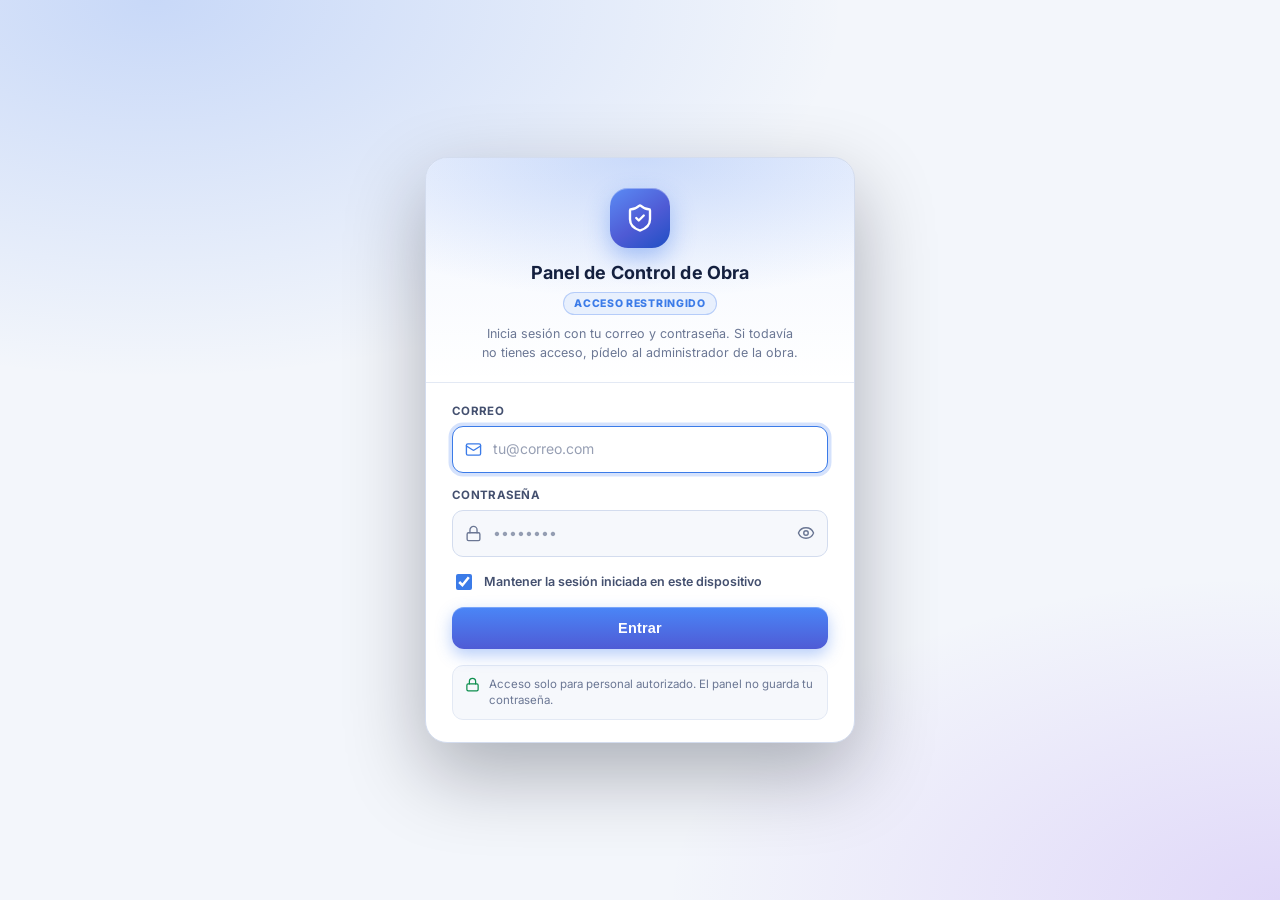
